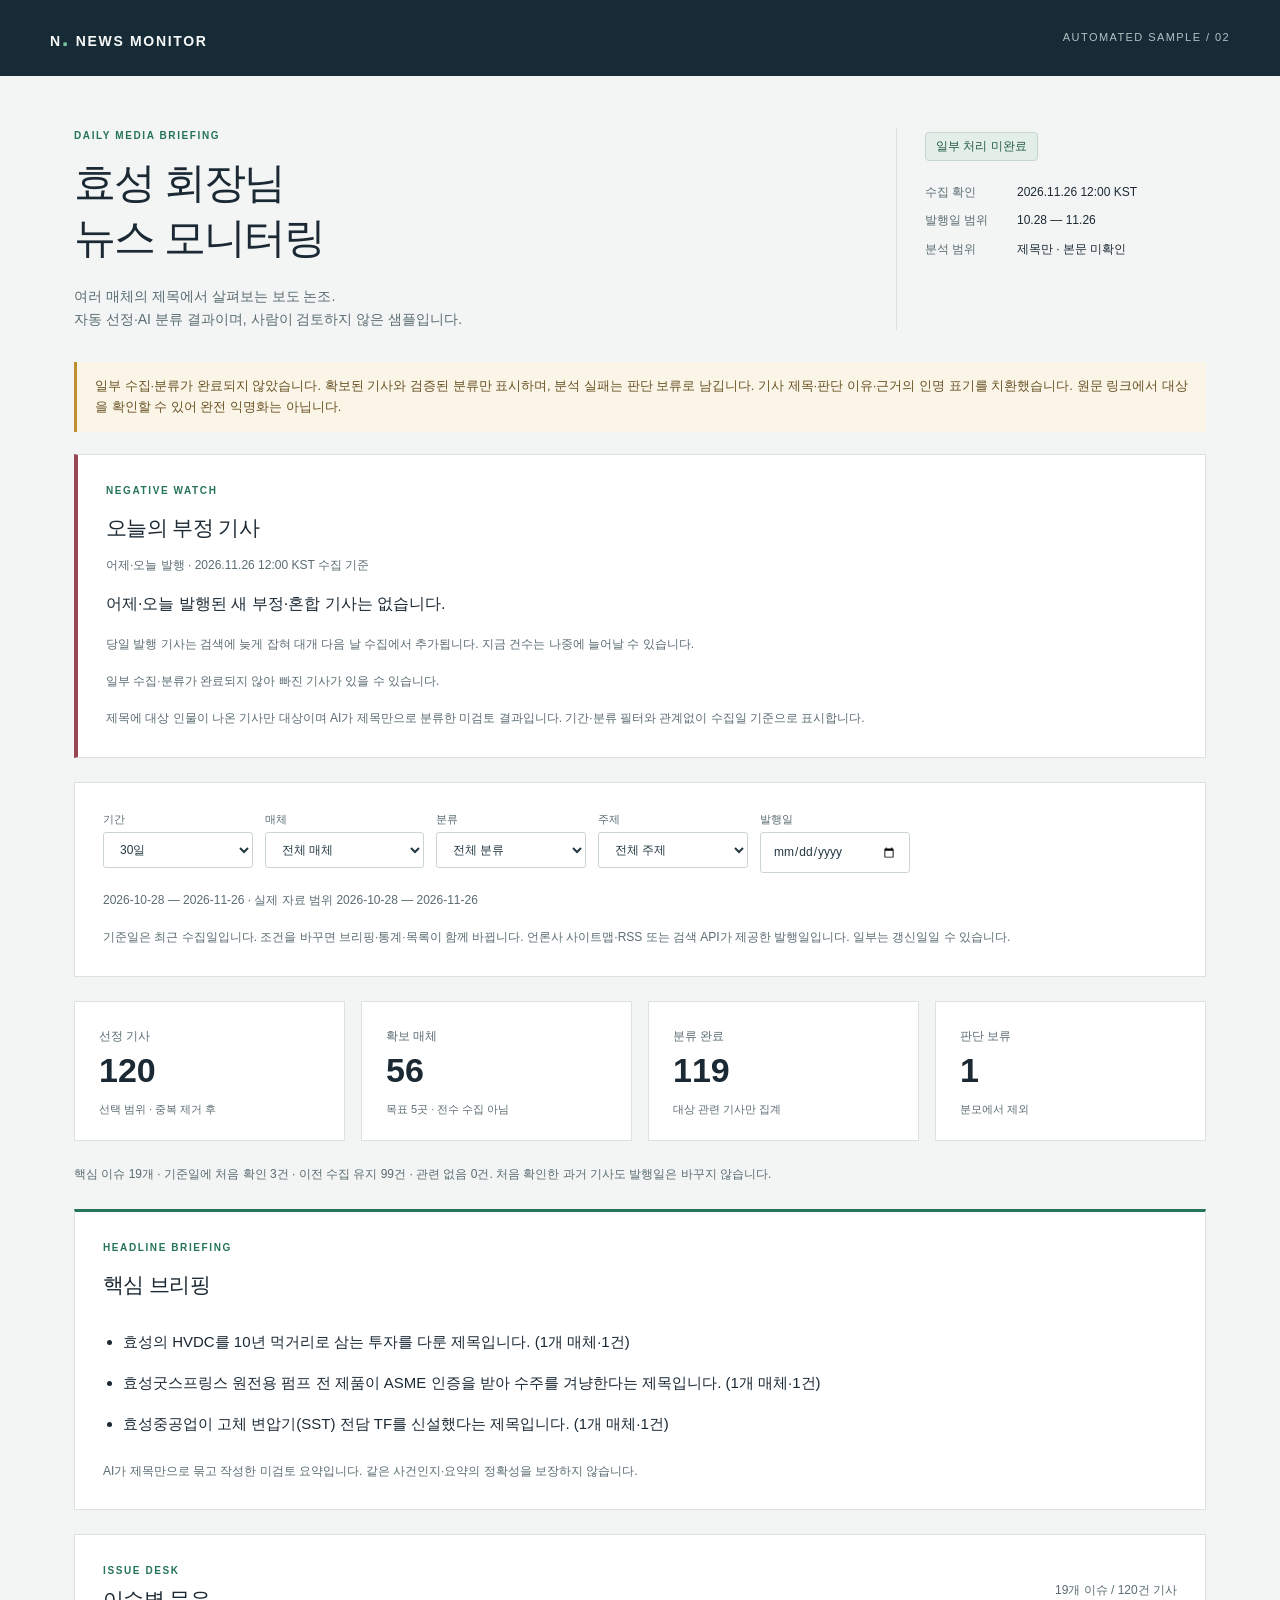
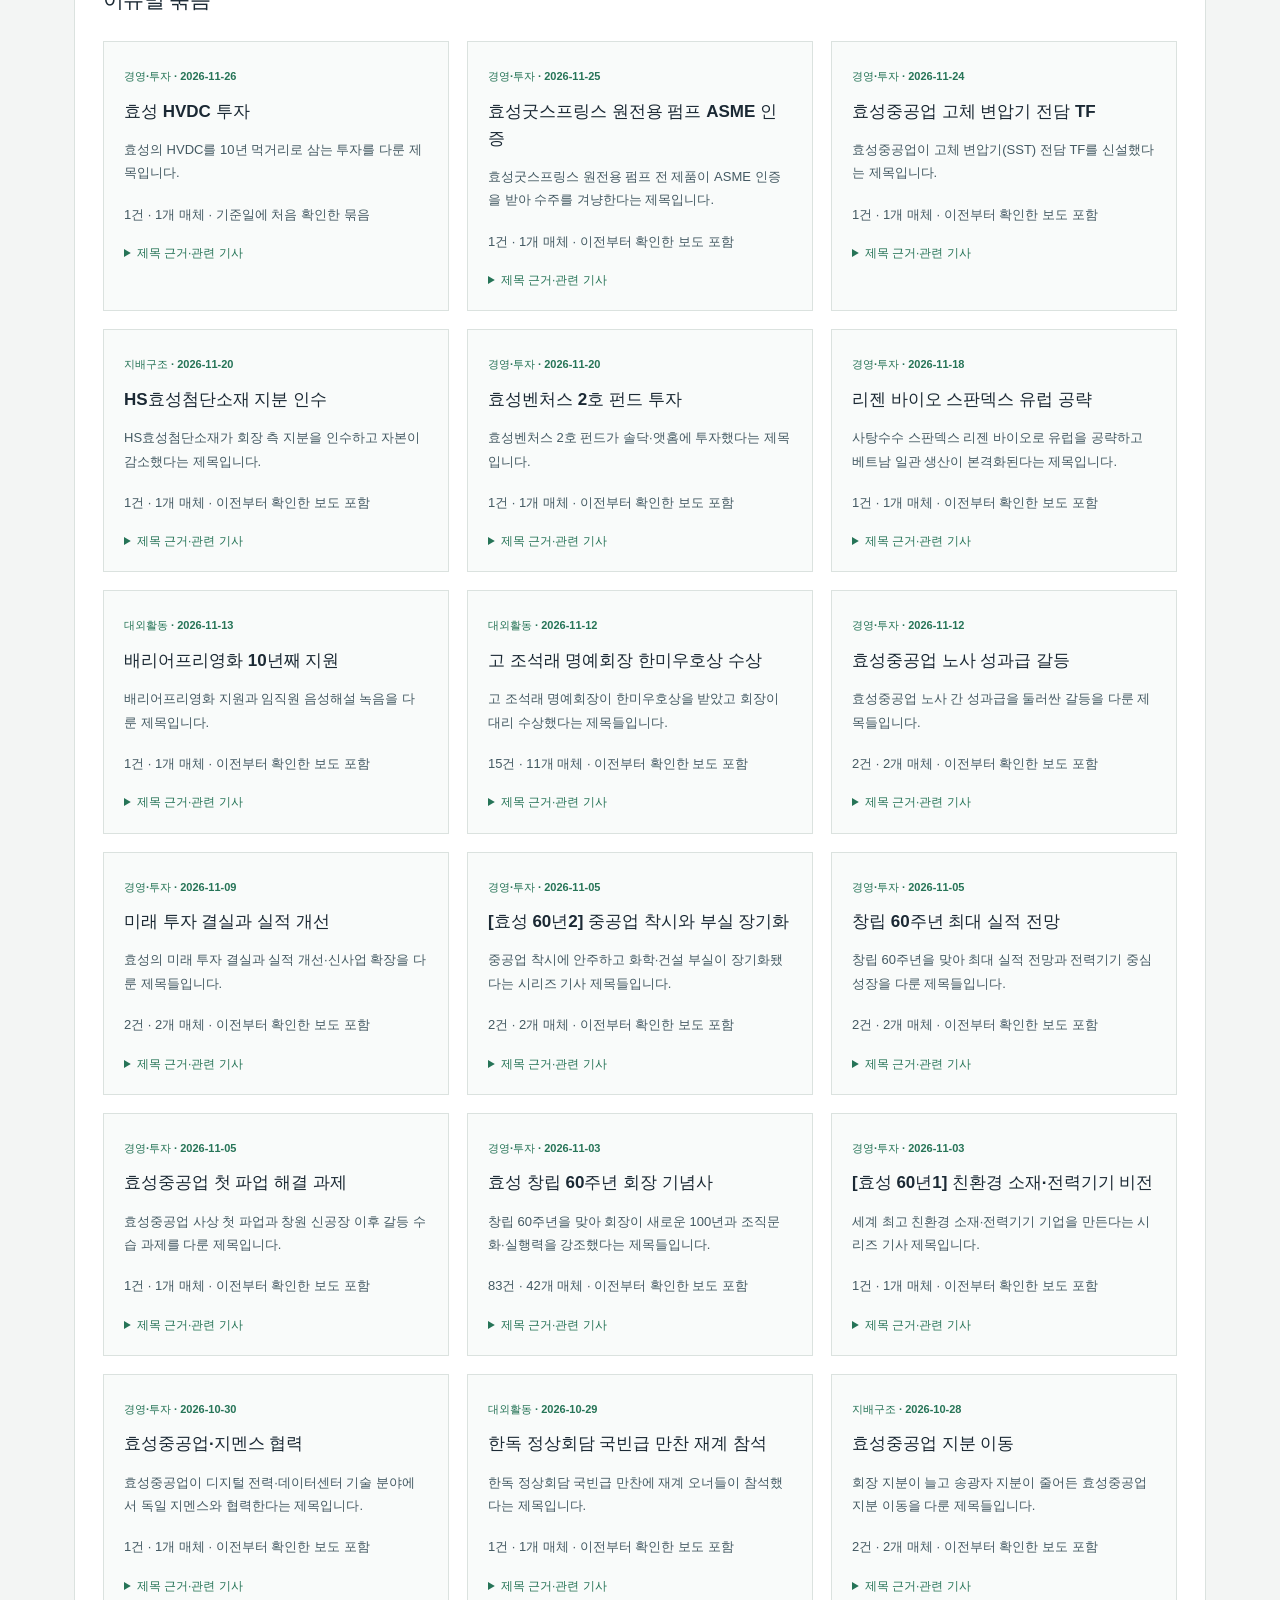
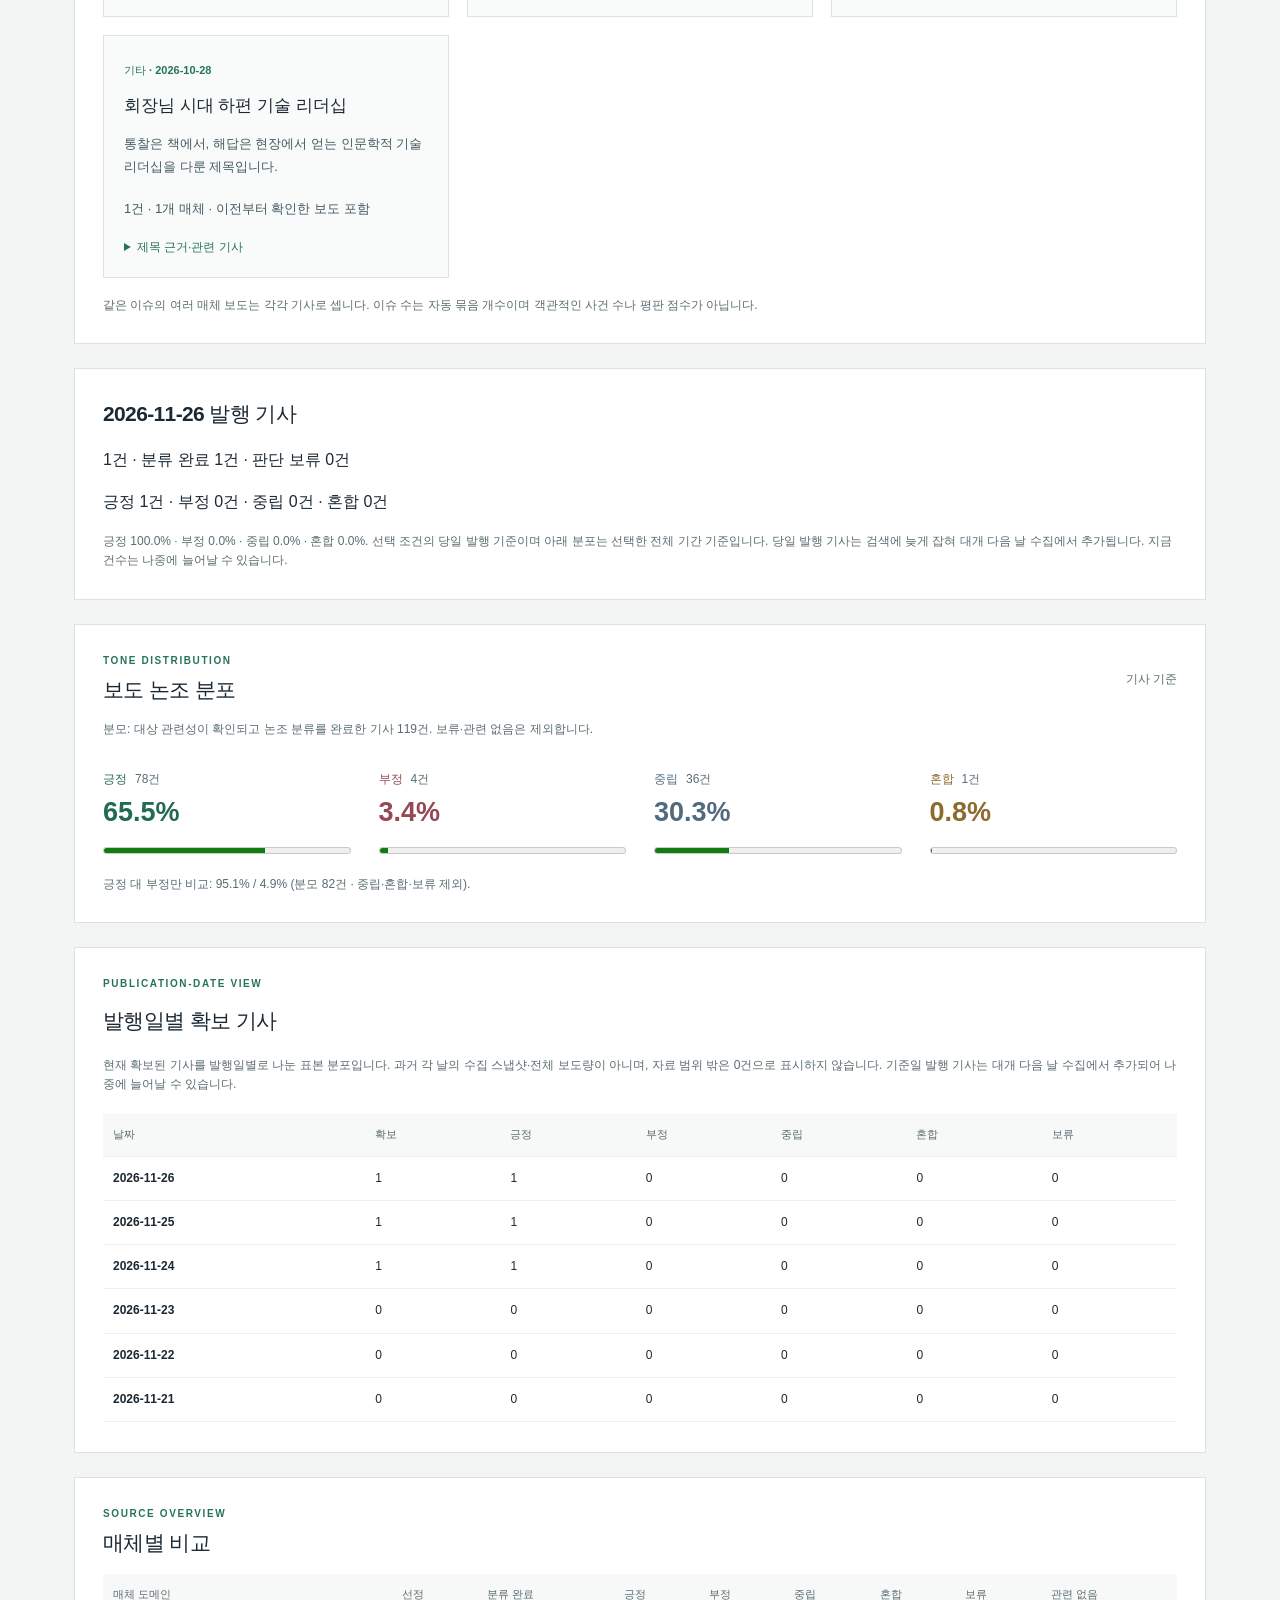
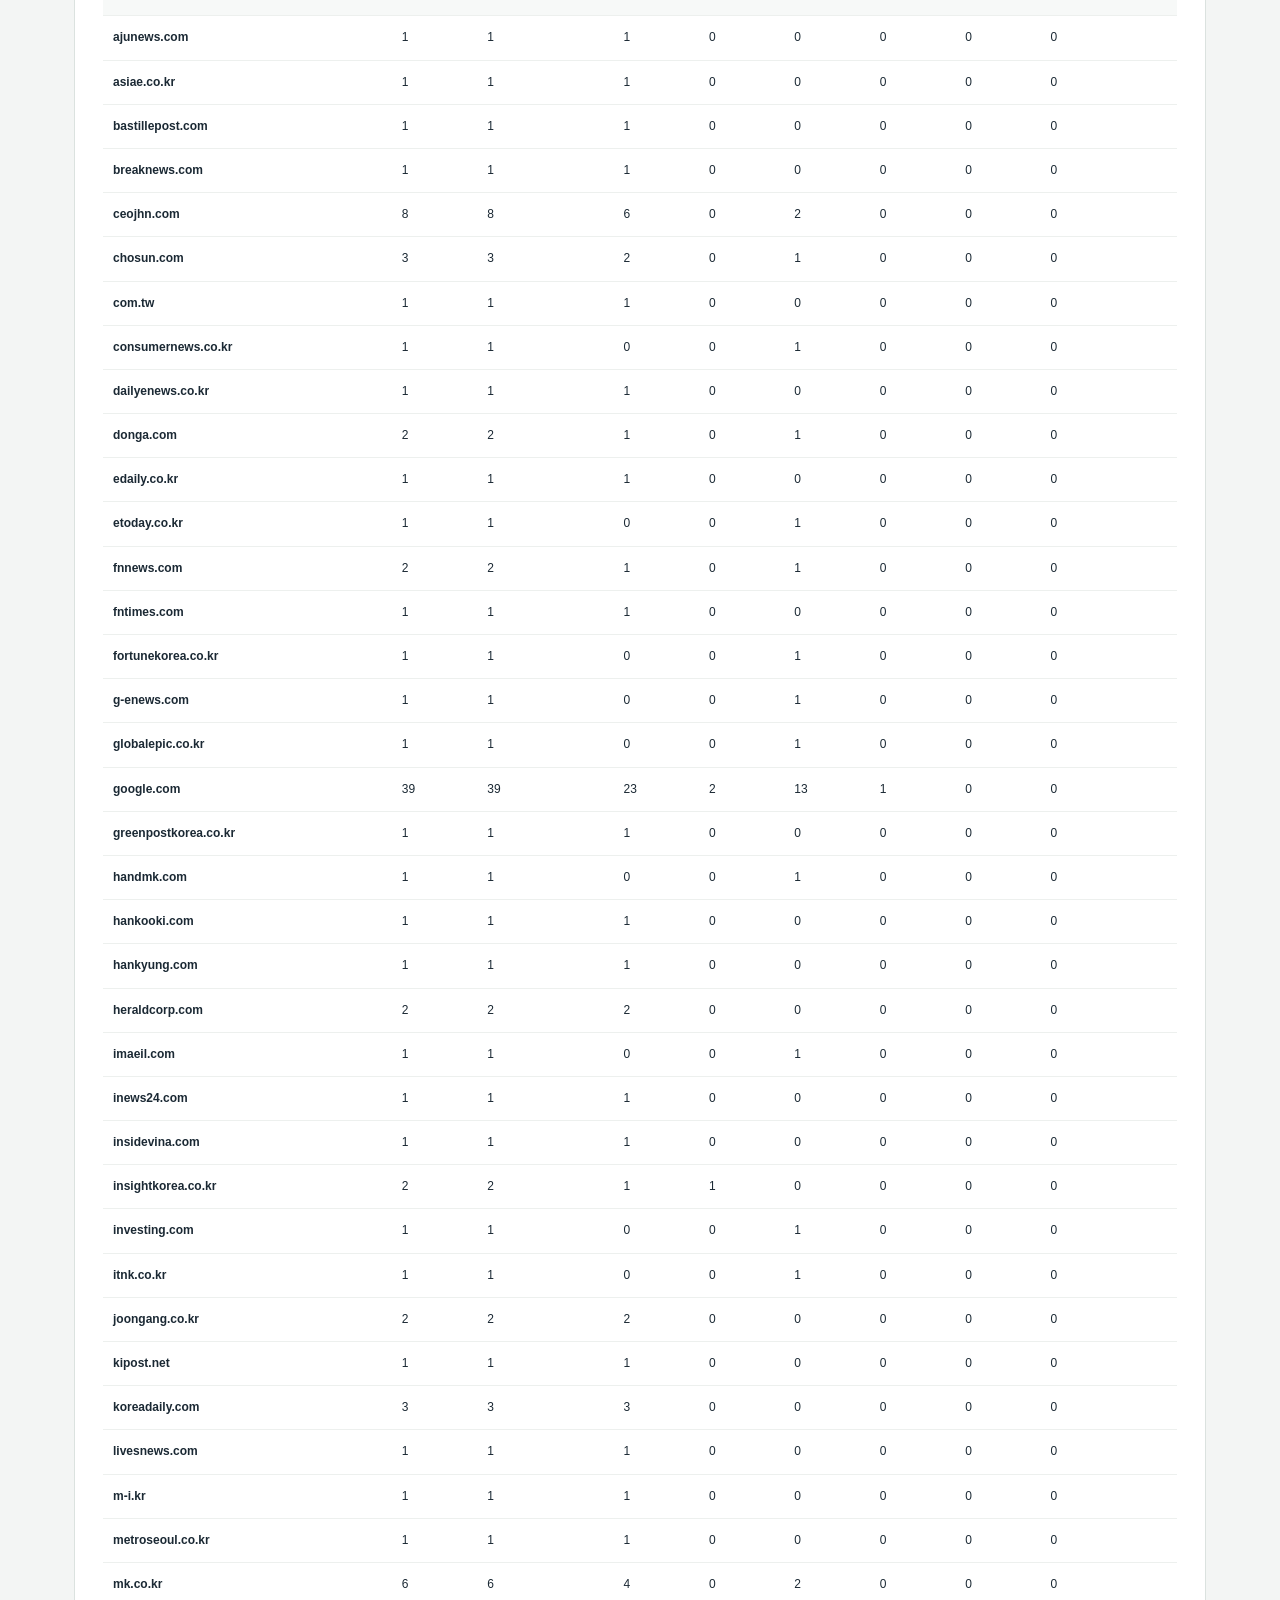
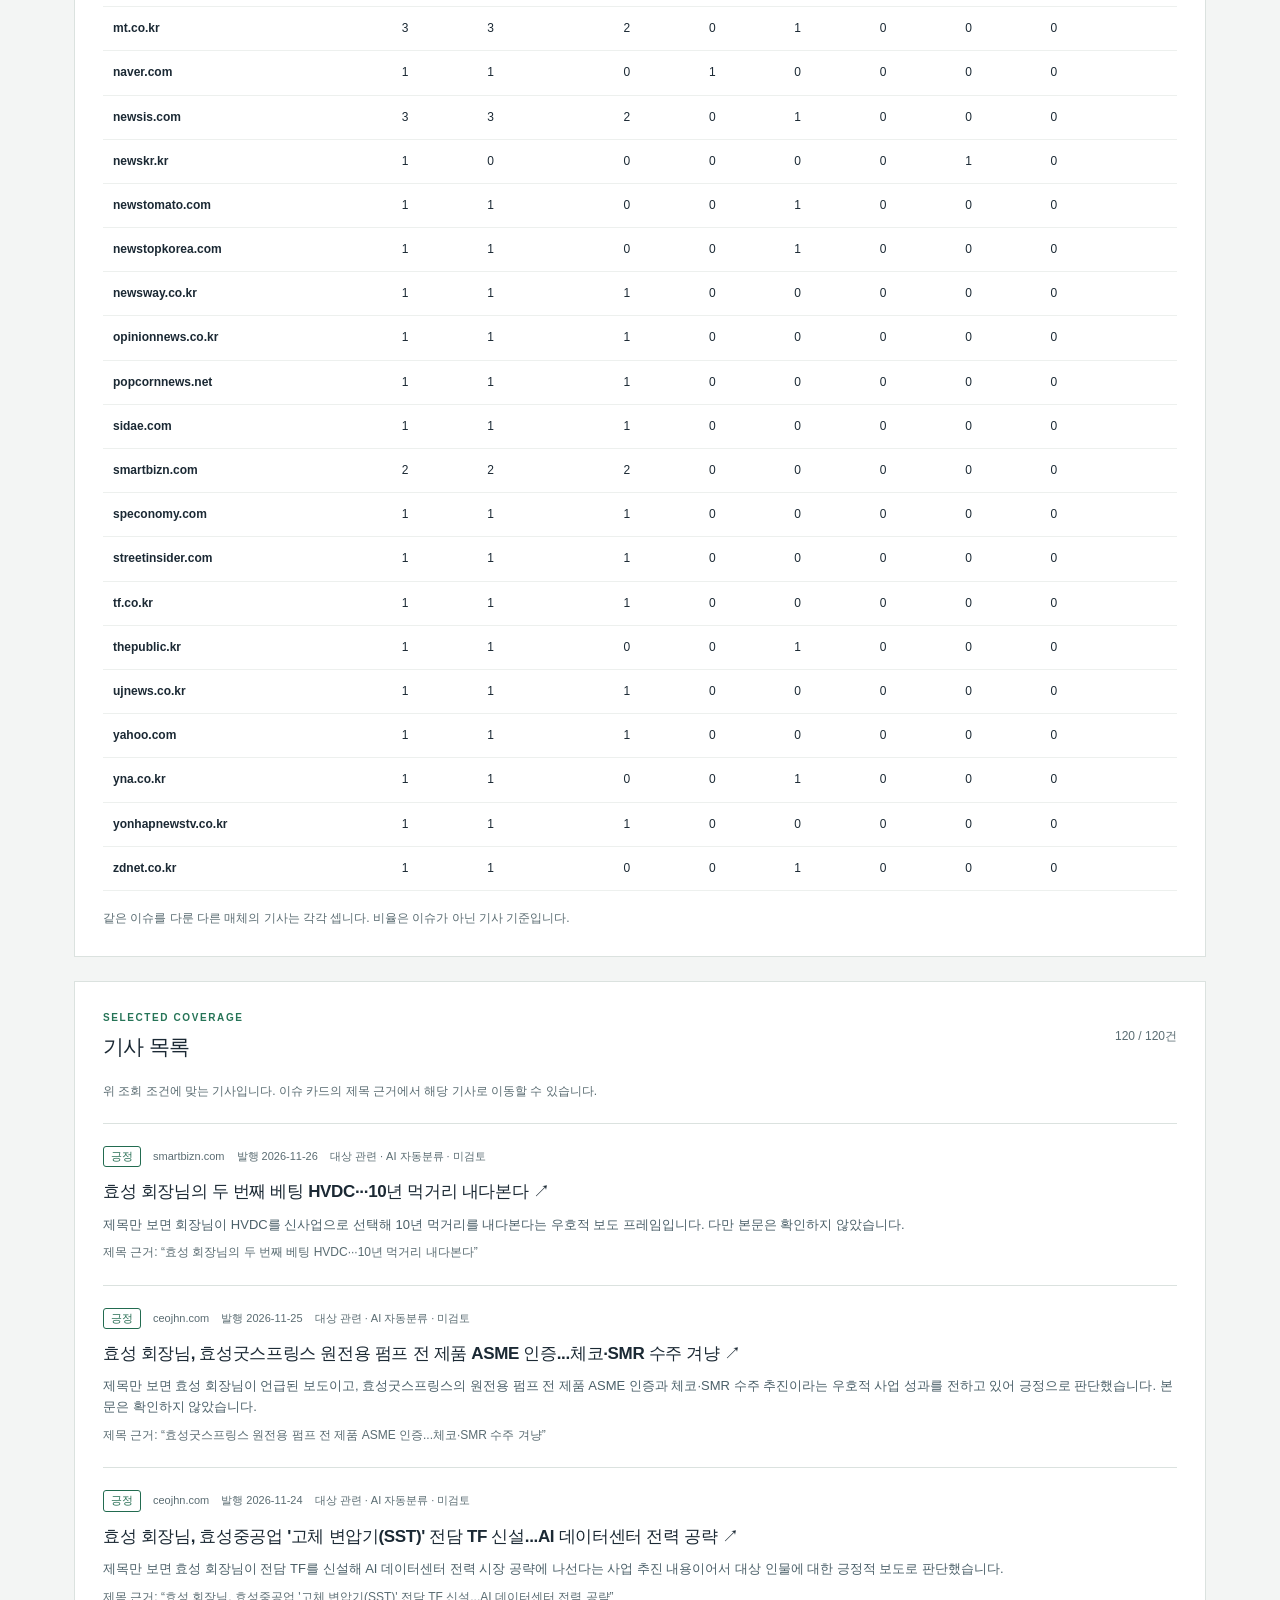
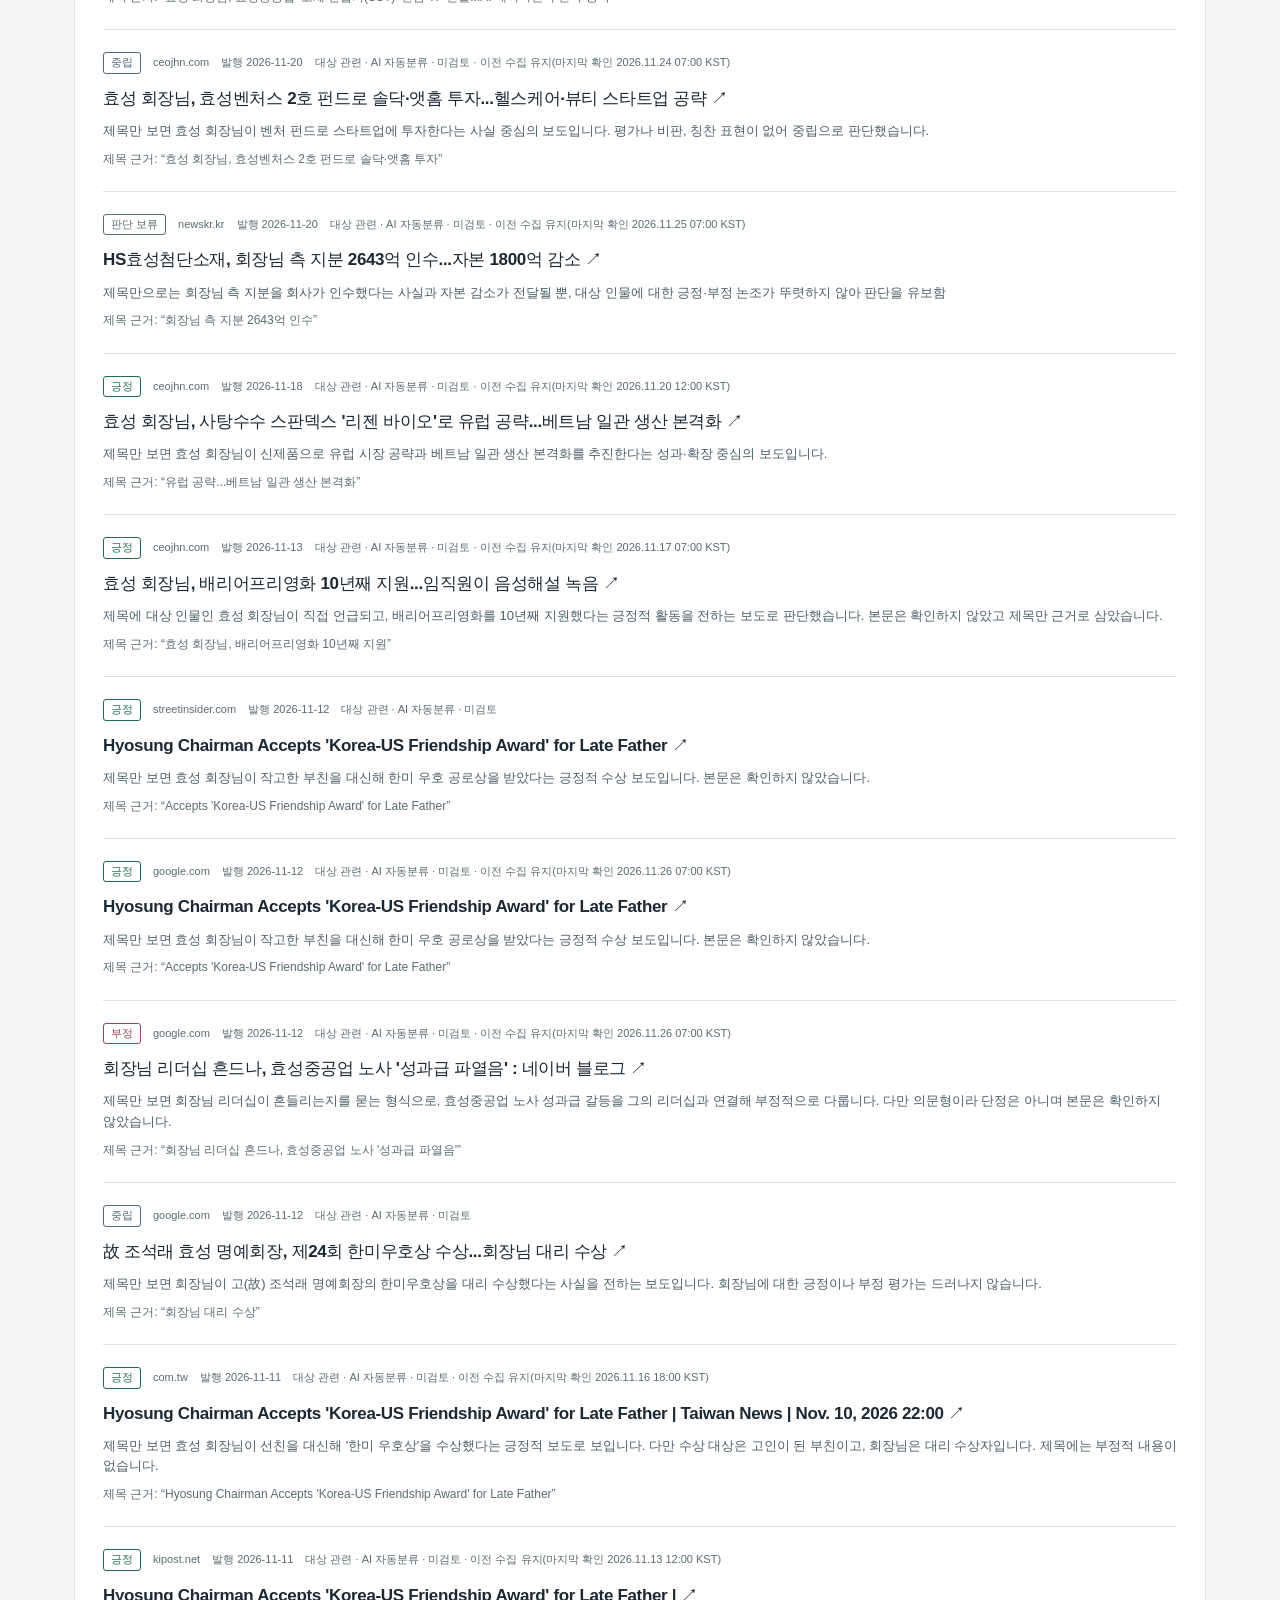
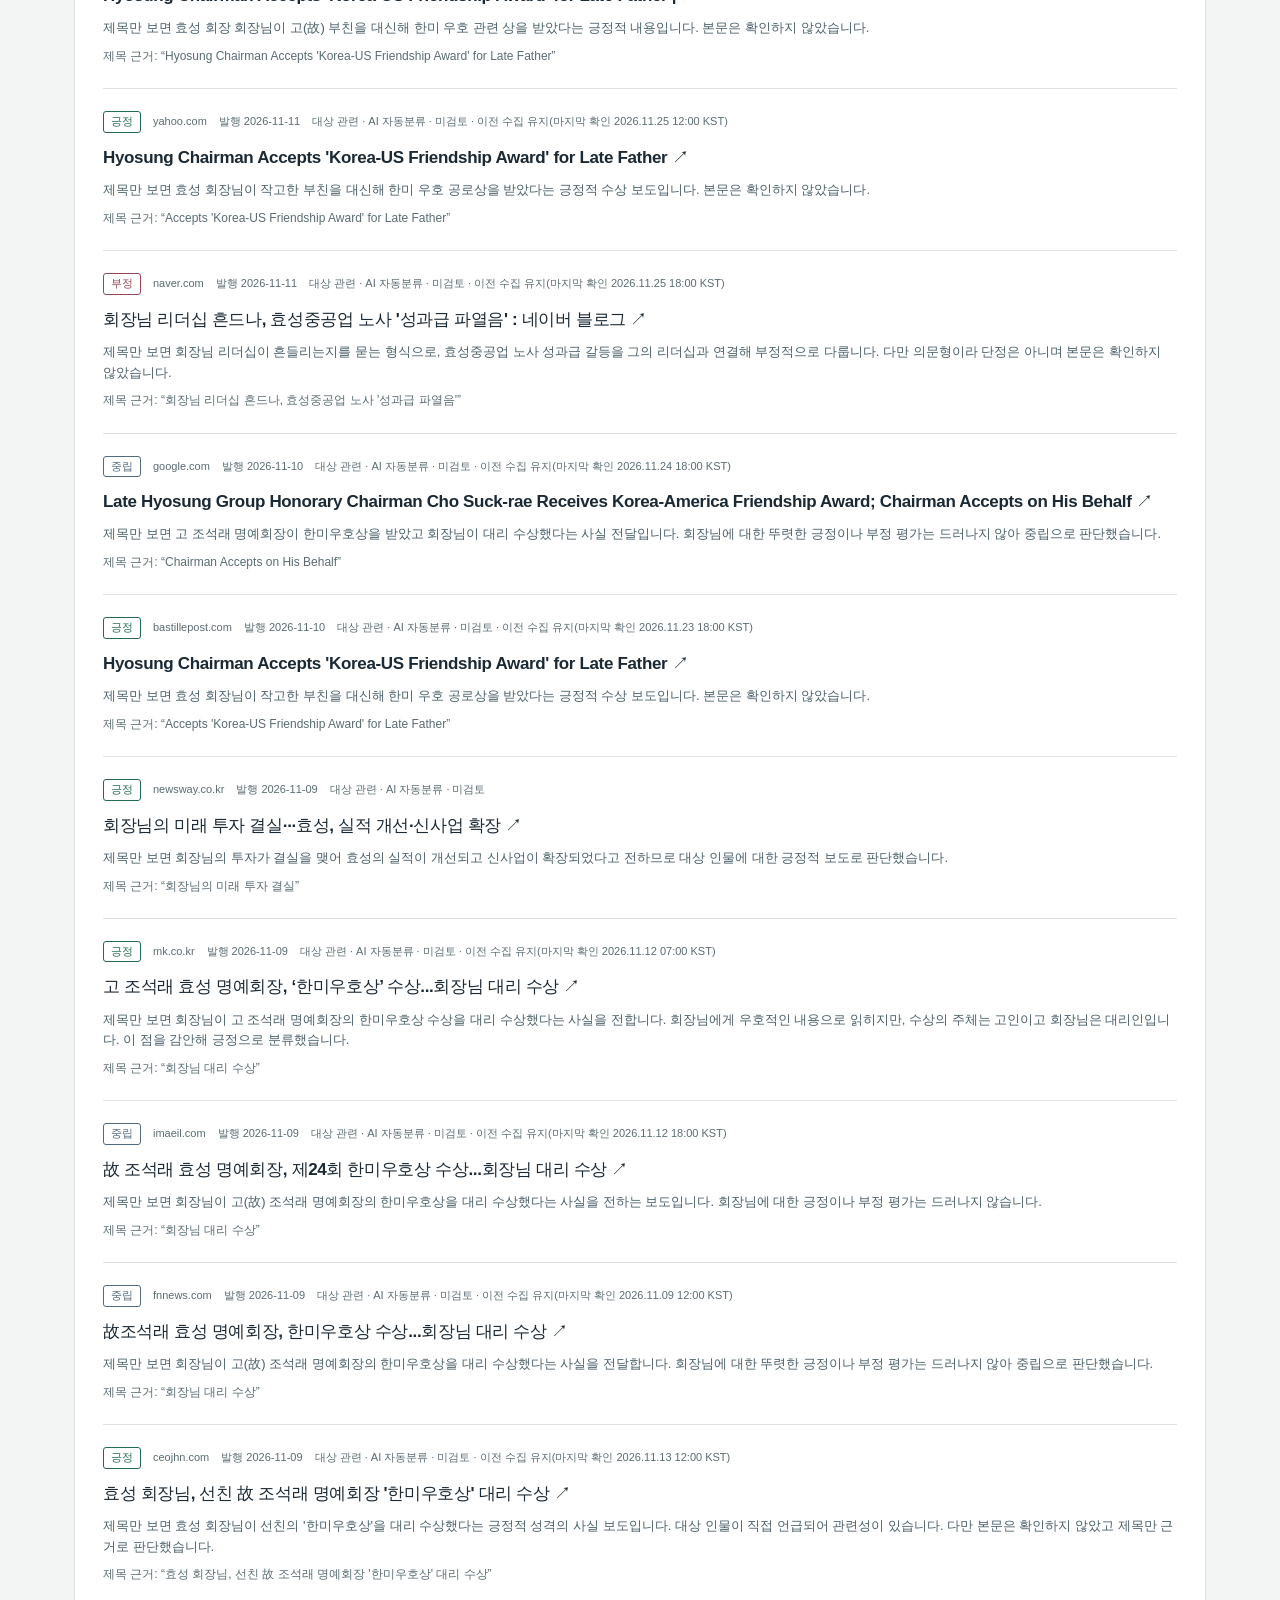
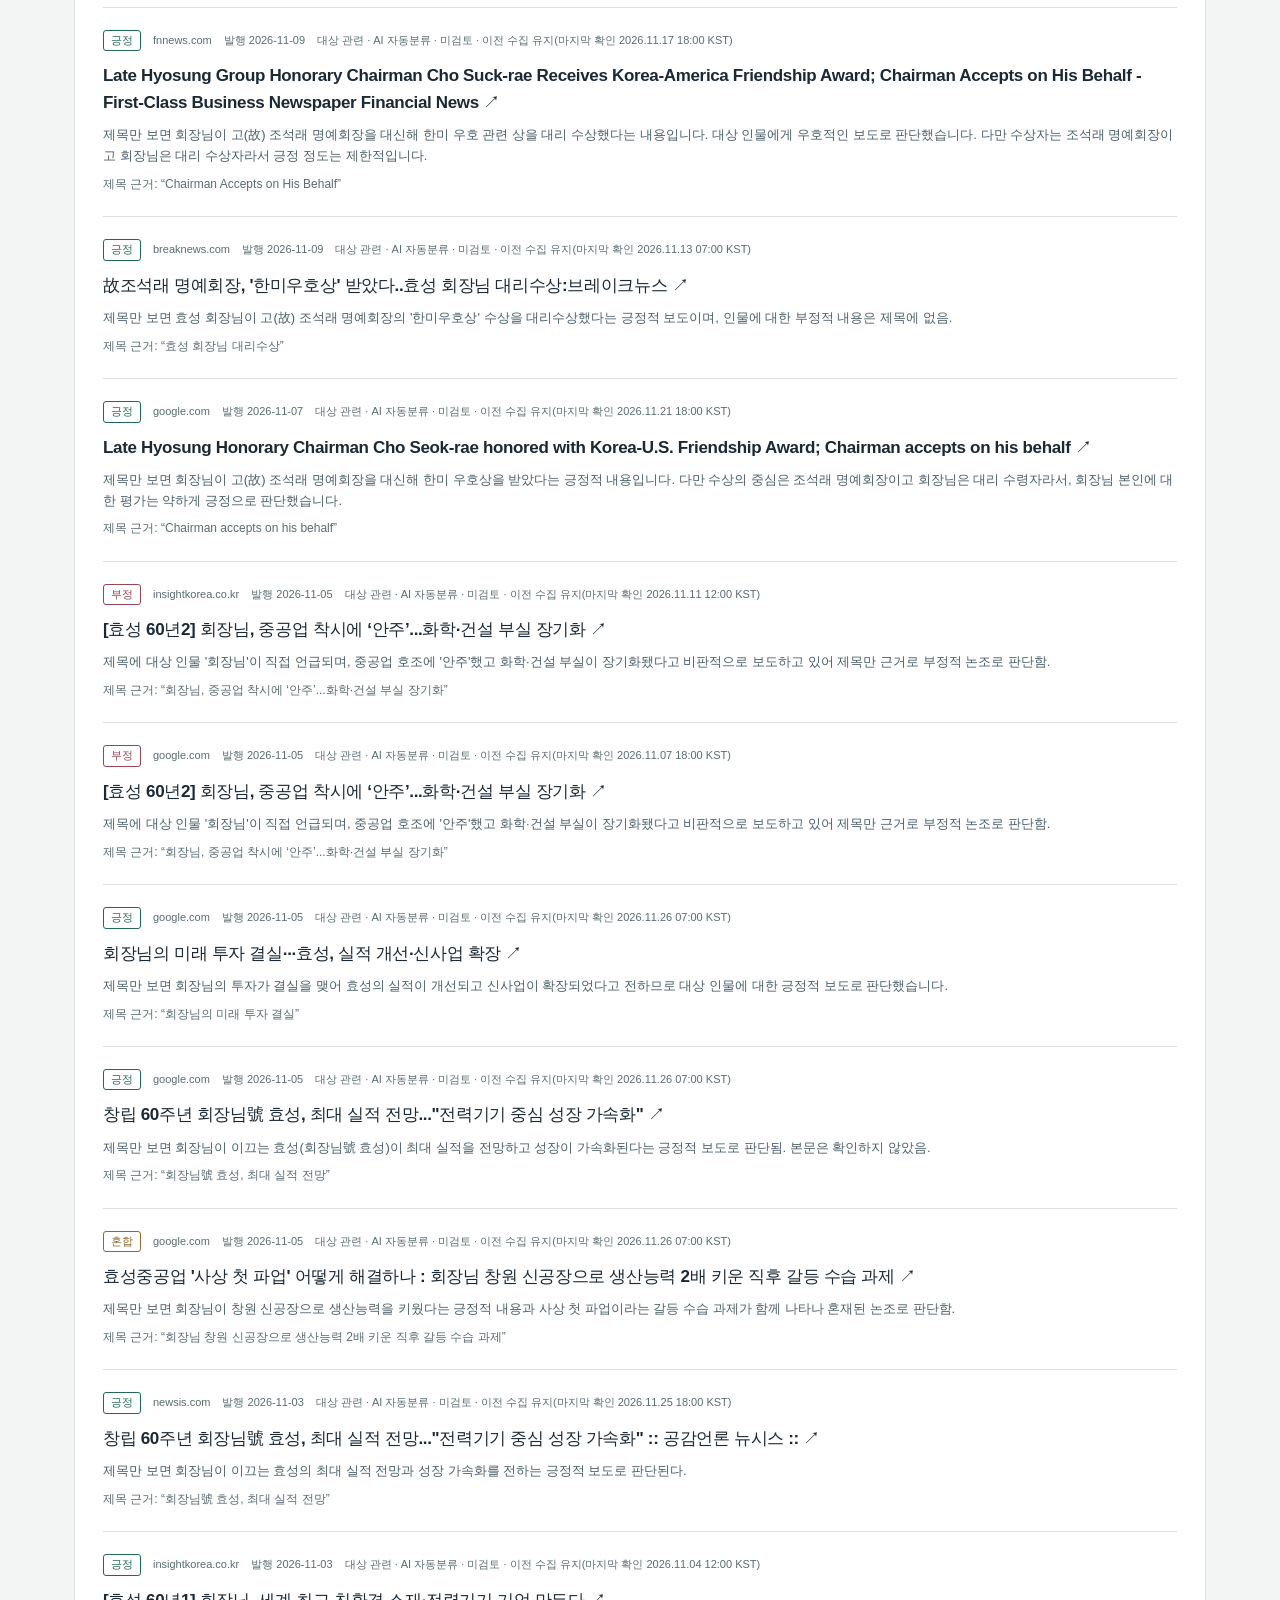
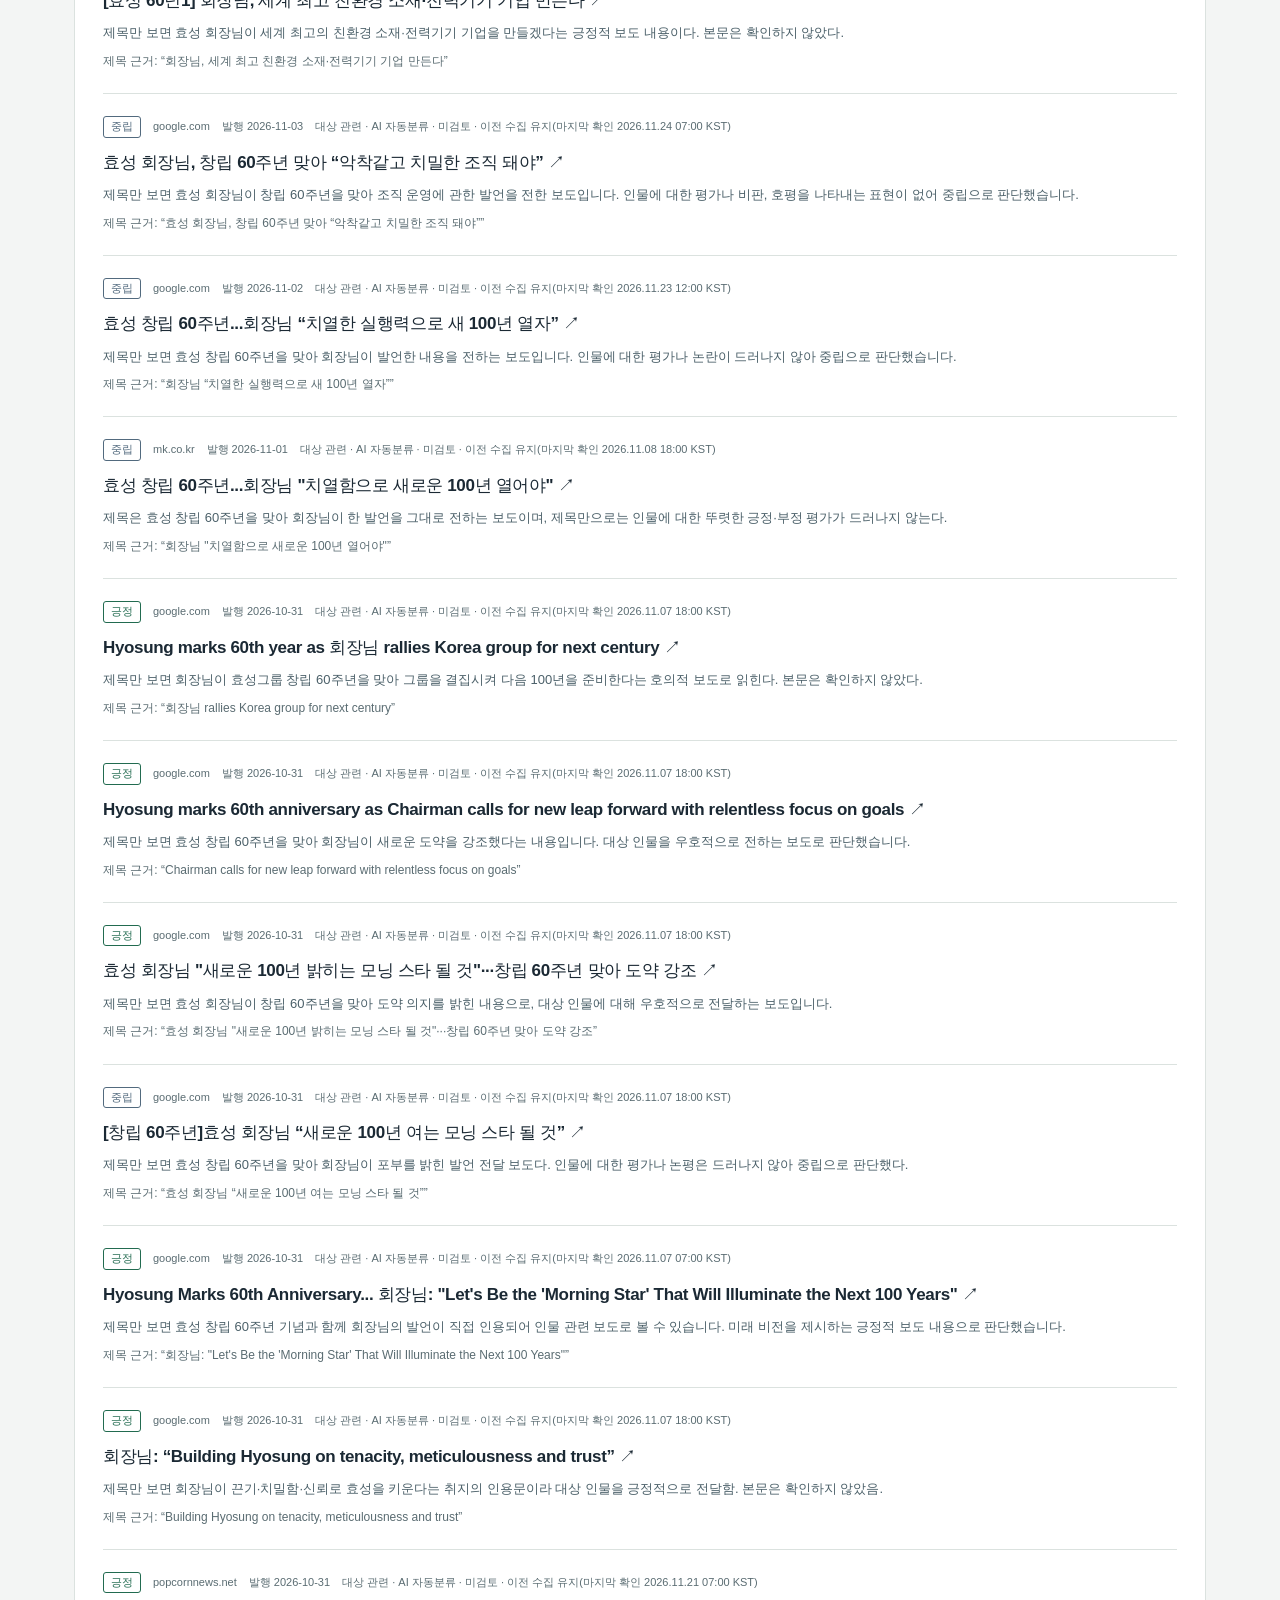
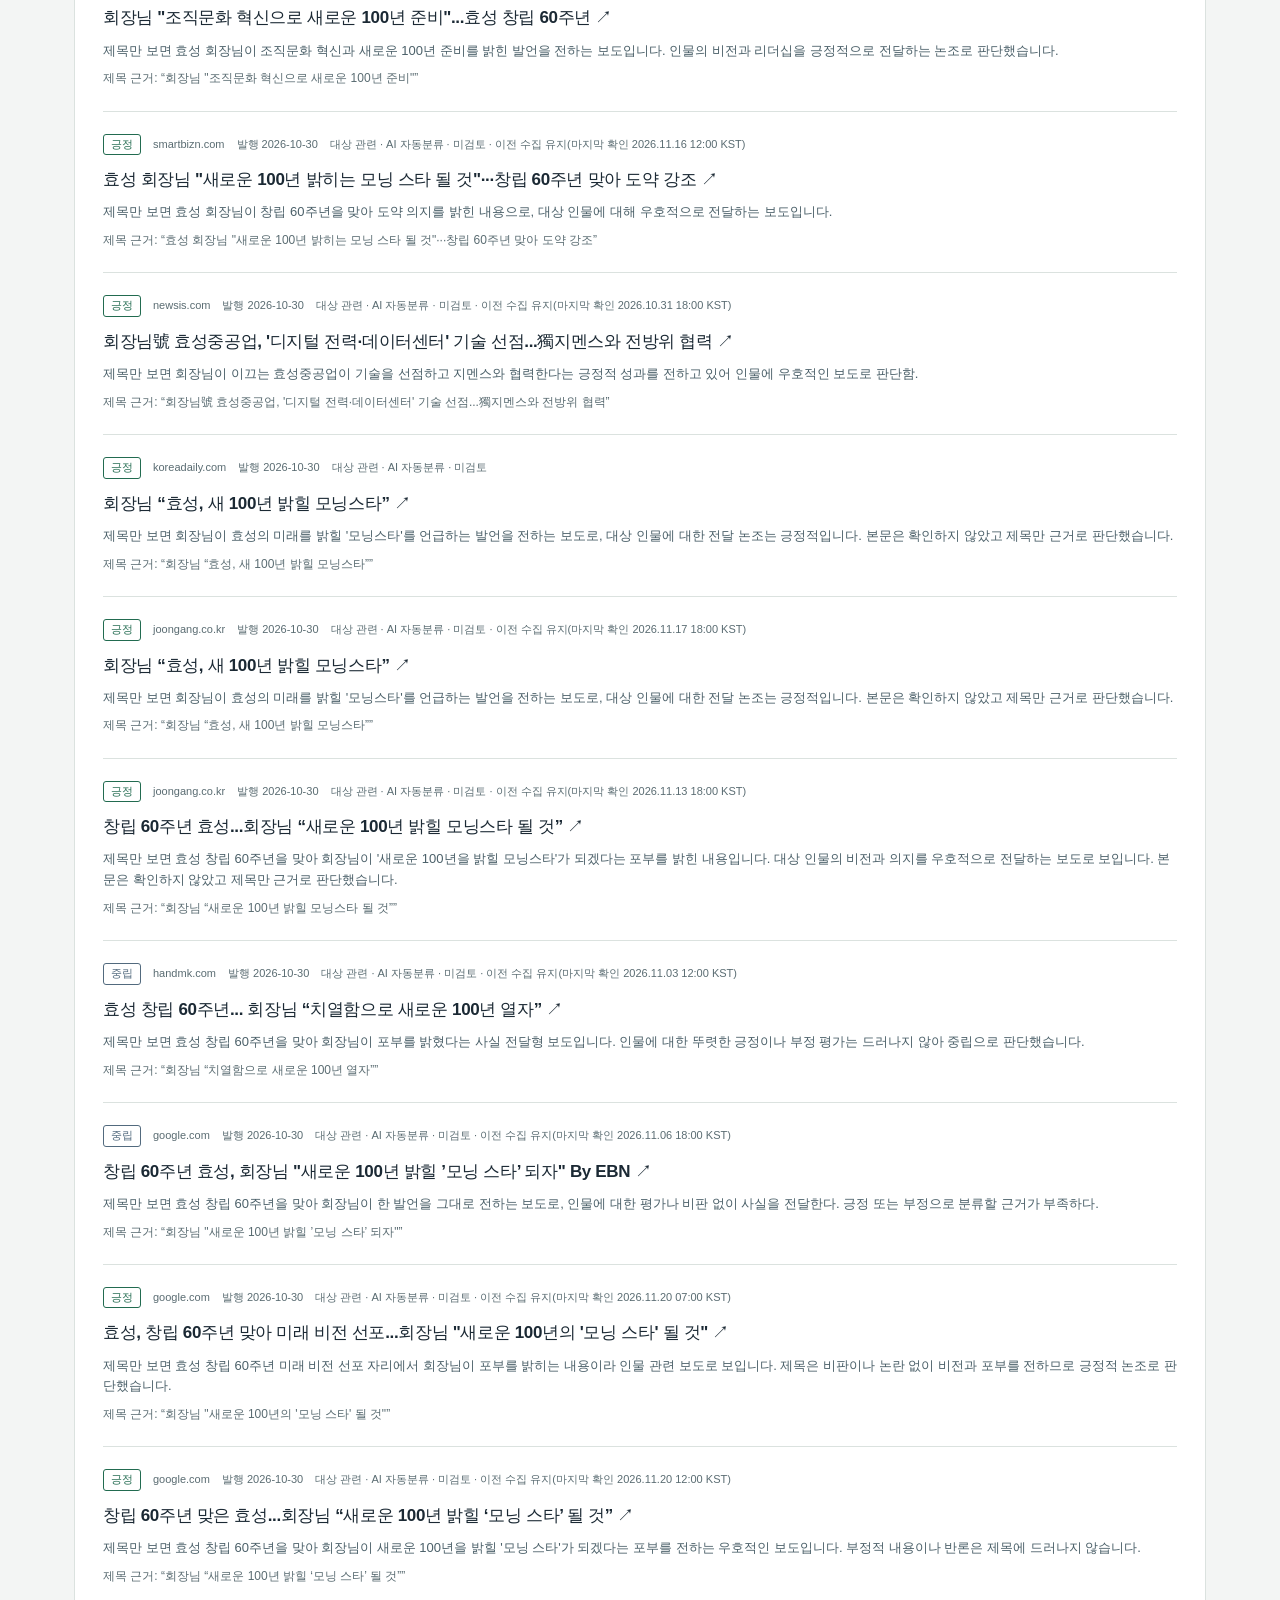
==== index.html @ f93385ad "pages: update verified news sample" ====
<!doctype html>
<html lang="ko">
  <head>
    <meta charset="utf-8" />
    <meta name="viewport" content="width=device-width, initial-scale=1" />
    <meta name="robots" content="noindex, nofollow" />
    <meta
      http-equiv="Content-Security-Policy"
      content="default-src 'none'; style-src 'self'; script-src 'self'; img-src 'none'; connect-src 'none'; base-uri 'none'; form-action 'none'"
    />
    <title>효성 회장님 · News Monitor</title>
    <link rel="stylesheet" href="styles.css?v=4121aa3a2c33" />
    <script src="app.js?v=4121aa3a2c33" defer></script>
  </head>
  <body>
    <a class="skip" href="#main">본문 바로가기</a>
    <header class="topbar">
      <span class="brand">N<span class="brand-dot">.</span> NEWS MONITOR</span
      ><span class="edition">AUTOMATED SAMPLE / 02</span>
    </header>
    <main id="main">
      <section class="hero" aria-labelledby="page-title">
        <div>
          <p class="eyebrow">DAILY MEDIA BRIEFING</p>
          <h1 id="page-title">효성 회장님<span>뉴스 모니터링</span></h1>
          <p class="intro">
            여러 매체의 제목에서 살펴보는 보도 논조.<br />자동 선정·AI 분류
            결과이며, 사람이 검토하지 않은 샘플입니다.
          </p>
        </div>
        <aside class="context">
          <span class="badge">일부 처리 미완료</span>
          <dl>
            <dt>수집 확인</dt>
            <dd>2026.11.26 12:00 KST</dd>
            <dt>발행일 범위</dt>
            <dd>10.28 — 11.26</dd>
            <dt>분석 범위</dt>
            <dd>제목만 · 본문 미확인</dd>
          </dl>
        </aside>
      </section>
      <div class="notice" role="status">일부 수집·분류가 완료되지 않았습니다. 확보된 기사와 검증된 분류만 표시하며, 분석 실패는 판단 보류로 남깁니다. 기사 제목·판단 이유·근거의 인명 표기를 치환했습니다. 원문 링크에서 대상을 확인할 수 있어 완전 익명화는 아닙니다.</div>
      <section class="panel alert" id="negative-alert" aria-labelledby="alert-title"><p class="eyebrow">NEGATIVE WATCH</p><h2 id="alert-title">오늘의 부정 기사</h2><p class="unit">어제·오늘 발행 · 2026.11.26 12:00 KST 수집 기준</p><p>어제·오늘 발행된 새 부정·혼합 기사는 없습니다.</p><p class="footnote">당일 발행 기사는 검색에 늦게 잡혀 대개 다음 날 수집에서 추가됩니다. 지금 건수는 나중에 늘어날 수 있습니다.</p><p class="footnote">일부 수집·분류가 완료되지 않아 빠진 기사가 있을 수 있습니다.</p><p class="footnote">제목에 대상 인물이 나온 기사만 대상이며 AI가 제목만으로 분류한 미검토 결과입니다. 기간·분류 필터와 관계없이 수집일 기준으로 표시합니다.</p></section>
      <section class="panel controls" aria-label="조회 조건">
        <div class="filters">
          <label
            >기간<select id="period-filter">
              <option value="1">기준일 하루</option><option value="7">7일</option><option value="30" selected>30일</option>
            </select></label
          >
          <label
            >매체<select id="publisher-filter">
              <option value="">전체 매체</option>
              <option value="ajunews.com">ajunews.com</option><option value="asiae.co.kr">asiae.co.kr</option><option value="bastillepost.com">bastillepost.com</option><option value="breaknews.com">breaknews.com</option><option value="ceojhn.com">ceojhn.com</option><option value="chosun.com">chosun.com</option><option value="com.tw">com.tw</option><option value="consumernews.co.kr">consumernews.co.kr</option><option value="dailyenews.co.kr">dailyenews.co.kr</option><option value="donga.com">donga.com</option><option value="edaily.co.kr">edaily.co.kr</option><option value="etoday.co.kr">etoday.co.kr</option><option value="fnnews.com">fnnews.com</option><option value="fntimes.com">fntimes.com</option><option value="fortunekorea.co.kr">fortunekorea.co.kr</option><option value="g-enews.com">g-enews.com</option><option value="globalepic.co.kr">globalepic.co.kr</option><option value="google.com">google.com</option><option value="greenpostkorea.co.kr">greenpostkorea.co.kr</option><option value="handmk.com">handmk.com</option><option value="hankooki.com">hankooki.com</option><option value="hankyung.com">hankyung.com</option><option value="heraldcorp.com">heraldcorp.com</option><option value="imaeil.com">imaeil.com</option><option value="inews24.com">inews24.com</option><option value="insidevina.com">insidevina.com</option><option value="insightkorea.co.kr">insightkorea.co.kr</option><option value="investing.com">investing.com</option><option value="itnk.co.kr">itnk.co.kr</option><option value="joongang.co.kr">joongang.co.kr</option><option value="kipost.net">kipost.net</option><option value="koreadaily.com">koreadaily.com</option><option value="livesnews.com">livesnews.com</option><option value="m-i.kr">m-i.kr</option><option value="metroseoul.co.kr">metroseoul.co.kr</option><option value="mk.co.kr">mk.co.kr</option><option value="mt.co.kr">mt.co.kr</option><option value="naver.com">naver.com</option><option value="newsis.com">newsis.com</option><option value="newskr.kr">newskr.kr</option><option value="newstomato.com">newstomato.com</option><option value="newstopkorea.com">newstopkorea.com</option><option value="newsway.co.kr">newsway.co.kr</option><option value="opinionnews.co.kr">opinionnews.co.kr</option><option value="popcornnews.net">popcornnews.net</option><option value="sidae.com">sidae.com</option><option value="smartbizn.com">smartbizn.com</option><option value="speconomy.com">speconomy.com</option><option value="streetinsider.com">streetinsider.com</option><option value="tf.co.kr">tf.co.kr</option><option value="thepublic.kr">thepublic.kr</option><option value="ujnews.co.kr">ujnews.co.kr</option><option value="yahoo.com">yahoo.com</option><option value="yna.co.kr">yna.co.kr</option><option value="yonhapnewstv.co.kr">yonhapnewstv.co.kr</option><option value="zdnet.co.kr">zdnet.co.kr</option>
            </select></label
          >
          <label
            >분류<select id="sentiment-filter">
              <option value="">전체 분류</option>
              <option value="positive">긍정</option>
              <option value="negative">부정</option>
              <option value="neutral">중립</option>
              <option value="mixed">혼합</option>
              <option value="abstain">판단 보류</option>
              <option value="unrelated">관련 없음</option>
            </select></label
          >
          <label
            >주제<select id="topic-filter">
              <option value="">전체 주제</option>
              <option value="management">경영·투자</option><option value="governance">지배구조</option><option value="legal_regulation">법원·규제</option><option value="external">대외활동</option><option value="other">기타</option>
            </select></label
          >
          <label
            >발행일<input id="date-filter" type="date"
          /></label>
        </div>
        <p id="scope-note" class="footnote" aria-live="polite">2026-10-28 — 2026-11-26 · 실제 자료 범위 2026-10-28 — 2026-11-26</p>
        <p class="footnote">
          기준일은 최근 수집일입니다. 조건을 바꾸면 브리핑·통계·목록이 함께
          바뀝니다. 언론사 사이트맵·RSS 또는 검색 API가 제공한 발행일입니다. 일부는 갱신일일 수 있습니다.
        </p>
      </section>
      <section class="metrics" aria-label="샘플 현황"><div class="metric"><span class="metric-label">선정 기사</span><strong class="metric-value">120</strong><span class="metric-note">선택 범위 · 중복 제거 후</span></div><div class="metric"><span class="metric-label">확보 매체</span><strong class="metric-value">56</strong><span class="metric-note">목표 5곳 · 전수 수집 아님</span></div><div class="metric"><span class="metric-label">분류 완료</span><strong class="metric-value">119</strong><span class="metric-note">대상 관련 기사만 집계</span></div><div class="metric"><span class="metric-label">판단 보류</span><strong class="metric-value">1</strong><span class="metric-note">분모에서 제외</span></div></section>
      <p id="coverage-detail" class="coverage-detail">핵심 이슈 19개 · 기준일에 처음 확인 3건 · 이전 수집 유지 99건</p>
      <section class="panel briefing" aria-labelledby="briefing-title">
        <p class="eyebrow">HEADLINE BRIEFING</p>
        <h2 id="briefing-title">핵심 브리핑</h2>
        <ul id="briefing-lines">
          <li>효성의 HVDC를 10년 먹거리로 삼는 투자를 다룬 제목입니다. (1개 매체·1건)</li><li>효성굿스프링스 원전용 펌프 전 제품이 ASME 인증을 받아 수주를 겨냥한다는 제목입니다. (1개 매체·1건)</li><li>효성중공업이 고체 변압기(SST) 전담 TF를 신설했다는 제목입니다. (1개 매체·1건)</li>
        </ul>
        <p class="footnote">AI가 제목만으로 묶고 작성한 미검토 요약입니다. 같은 사건인지·요약의 정확성을 보장하지 않습니다.</p>
      </section>
      <section class="panel" aria-labelledby="issues-title">
        <div class="section-heading">
          <div>
            <p class="eyebrow">ISSUE DESK</p>
            <h2 id="issues-title">이슈별 묶음</h2>
          </div>
          <span class="unit" id="issue-count">19개 이슈 / 120건 기사</span>
        </div>
        <div class="issue-grid" id="issue-cards"><article class="issue-card"><span class="issue-topic">경영·투자</span><h3>효성 HVDC 투자</h3><p>효성의 HVDC를 10년 먹거리로 삼는 투자를 다룬 제목입니다.</p><p class="footnote">1건 · 1개 매체</p><details><summary>제목 근거·관련 기사</summary><ul><li><a href="#article-26a6f54714346387639a">smartbizn.com: “효성 회장님의 두 번째 베팅 HVDC···10년 먹거리 내다본다”</a></li></ul></details></article><article class="issue-card"><span class="issue-topic">경영·투자</span><h3>효성굿스프링스 원전용 펌프 ASME 인증</h3><p>효성굿스프링스 원전용 펌프 전 제품이 ASME 인증을 받아 수주를 겨냥한다는 제목입니다.</p><p class="footnote">1건 · 1개 매체</p><details><summary>제목 근거·관련 기사</summary><ul><li><a href="#article-f566e06ac71d6ee068d1">ceojhn.com: “효성 회장님, 효성굿스프링스 원전용 펌프 전 제품 ASME 인증...체코·SMR 수주 겨냥”</a></li></ul></details></article><article class="issue-card"><span class="issue-topic">경영·투자</span><h3>효성중공업 고체 변압기 전담 TF</h3><p>효성중공업이 고체 변압기(SST) 전담 TF를 신설했다는 제목입니다.</p><p class="footnote">1건 · 1개 매체</p><details><summary>제목 근거·관련 기사</summary><ul><li><a href="#article-bef383b7fbde71eb50de">ceojhn.com: “효성 회장님, 효성중공업 &#x27;고체 변압기(SST)&#x27; 전담 TF 신설...AI 데이터센터 전력 공략”</a></li></ul></details></article><article class="issue-card"><span class="issue-topic">지배구조</span><h3>HS효성첨단소재 지분 인수</h3><p>HS효성첨단소재가 회장 측 지분을 인수하고 자본이 감소했다는 제목입니다.</p><p class="footnote">1건 · 1개 매체</p><details><summary>제목 근거·관련 기사</summary><ul><li><a href="#article-74fc8f88cf9e3eccec77">newskr.kr: “HS효성첨단소재, 회장님 측 지분 2643억 인수...자본 1800억 감소”</a></li></ul></details></article><article class="issue-card"><span class="issue-topic">경영·투자</span><h3>효성벤처스 2호 펀드 투자</h3><p>효성벤처스 2호 펀드가 솔닥·앳홈에 투자했다는 제목입니다.</p><p class="footnote">1건 · 1개 매체</p><details><summary>제목 근거·관련 기사</summary><ul><li><a href="#article-db707d8baf20407ce0a0">ceojhn.com: “효성 회장님, 효성벤처스 2호 펀드로 솔닥·앳홈 투자...헬스케어·뷰티 스타트업 공략”</a></li></ul></details></article><article class="issue-card"><span class="issue-topic">경영·투자</span><h3>리젠 바이오 스판덱스 유럽 공략</h3><p>사탕수수 스판덱스 리젠 바이오로 유럽을 공략하고 베트남 일관 생산이 본격화된다는 제목입니다.</p><p class="footnote">1건 · 1개 매체</p><details><summary>제목 근거·관련 기사</summary><ul><li><a href="#article-dac4b99b258f1788aec8">ceojhn.com: “효성 회장님, 사탕수수 스판덱스 &#x27;리젠 바이오&#x27;로 유럽 공략...베트남 일관 생산 본격화”</a></li></ul></details></article><article class="issue-card"><span class="issue-topic">대외활동</span><h3>배리어프리영화 10년째 지원</h3><p>배리어프리영화 지원과 임직원 음성해설 녹음을 다룬 제목입니다.</p><p class="footnote">1건 · 1개 매체</p><details><summary>제목 근거·관련 기사</summary><ul><li><a href="#article-8bfd396ecbf54f54f0c3">ceojhn.com: “효성 회장님, 배리어프리영화 10년째 지원...임직원이 음성해설 녹음”</a></li></ul></details></article><article class="issue-card"><span class="issue-topic">대외활동</span><h3>고 조석래 명예회장 한미우호상 수상</h3><p>고 조석래 명예회장이 한미우호상을 받았고 회장이 대리 수상했다는 제목들입니다.</p><p class="footnote">15건 · 11개 매체</p><details><summary>제목 근거·관련 기사</summary><ul><li><a href="#article-0d90779241e03127fa01">ceojhn.com: “효성 회장님, 선친 故 조석래 명예회장 &#x27;한미우호상&#x27; 대리 수상”</a></li><li><a href="#article-1d4623cc91b8823b1b7f">google.com: “Late Hyosung Group Honorary Chairman Cho Suck-rae Receives Korea-America Friendship Award; Chairman Accepts on His Behalf”</a></li><li><a href="#article-1ec9f65cddb9a9cd20f7">yahoo.com: “Hyosung Chairman Accepts &#x27;Korea-US Friendship Award&#x27; for Late Father”</a></li><li><a href="#article-5f00d9b56a460ee01043">google.com: “故 조석래 효성 명예회장, 제24회 한미우호상 수상...회장님 대리 수상”</a></li><li><a href="#article-64319143a60d1cfa4a66">breaknews.com: “故조석래 명예회장, &#x27;한미우호상&#x27; 받았다..효성 회장님 대리수상:브레이크뉴스”</a></li><li><a href="#article-6ac6a83f4052dee51de2">google.com: “Hyosung Chairman Accepts &#x27;Korea-US Friendship Award&#x27; for Late Father”</a></li><li><a href="#article-6f6c03ac2bd4ab0dcc5e">streetinsider.com: “Hyosung Chairman Accepts &#x27;Korea-US Friendship Award&#x27; for Late Father”</a></li><li><a href="#article-79ae18193bf08978d8bc">fnnews.com: “故조석래 효성 명예회장, 한미우호상 수상...회장님 대리 수상”</a></li><li><a href="#article-7e7a075c24c048513d1d">imaeil.com: “故 조석래 효성 명예회장, 제24회 한미우호상 수상...회장님 대리 수상”</a></li><li><a href="#article-82b0e97b85338675634f">google.com: “Late Hyosung Honorary Chairman Cho Seok-rae honored with Korea-U.S. Friendship Award; Chairman accepts on his behalf”</a></li><li><a href="#article-8de7cb1ae52954fd9987">fnnews.com: “Late Hyosung Group Honorary Chairman Cho Suck-rae Receives Korea-America Friendship Award; Chairman Accepts on His Behalf - First-Class Business Newspaper Finan”</a></li><li><a href="#article-a11c8dffba83ba197723">mk.co.kr: “고 조석래 효성 명예회장, ‘한미우호상’ 수상...회장님 대리 수상”</a></li><li><a href="#article-e6d344de2f5a3a2b5e2b">com.tw: “Hyosung Chairman Accepts &#x27;Korea-US Friendship Award&#x27; for Late Father | Taiwan News | Nov. 10, 2026 22:00”</a></li><li><a href="#article-f90684dbb3bb91c265ef">bastillepost.com: “Hyosung Chairman Accepts &#x27;Korea-US Friendship Award&#x27; for Late Father”</a></li><li><a href="#article-fd1b4f9665b4572388f7">kipost.net: “Hyosung Chairman Accepts &#x27;Korea-US Friendship Award&#x27; for Late Father |”</a></li></ul></details></article><article class="issue-card"><span class="issue-topic">경영·투자</span><h3>효성중공업 노사 성과급 갈등</h3><p>효성중공업 노사 간 성과급을 둘러싼 갈등을 다룬 제목들입니다.</p><p class="footnote">2건 · 2개 매체</p><details><summary>제목 근거·관련 기사</summary><ul><li><a href="#article-b09324357da19b75223c">naver.com: “회장님 리더십 흔드나, 효성중공업 노사 &#x27;성과급 파열음&#x27; : 네이버 블로그”</a></li><li><a href="#article-bc82d31c988e659218da">google.com: “회장님 리더십 흔드나, 효성중공업 노사 &#x27;성과급 파열음&#x27; : 네이버 블로그”</a></li></ul></details></article><article class="issue-card"><span class="issue-topic">경영·투자</span><h3>미래 투자 결실과 실적 개선</h3><p>효성의 미래 투자 결실과 실적 개선·신사업 확장을 다룬 제목들입니다.</p><p class="footnote">2건 · 2개 매체</p><details><summary>제목 근거·관련 기사</summary><ul><li><a href="#article-345987138c44c760f7ad">google.com: “회장님의 미래 투자 결실···효성, 실적 개선·신사업 확장”</a></li><li><a href="#article-7e18fbc5bcd9ca79952c">newsway.co.kr: “회장님의 미래 투자 결실···효성, 실적 개선·신사업 확장”</a></li></ul></details></article><article class="issue-card"><span class="issue-topic">경영·투자</span><h3>창립 60주년 최대 실적 전망</h3><p>창립 60주년을 맞아 최대 실적 전망과 전력기기 중심 성장을 다룬 제목들입니다.</p><p class="footnote">2건 · 2개 매체</p><details><summary>제목 근거·관련 기사</summary><ul><li><a href="#article-09f3f39f71c92be22bbb">google.com: “창립 60주년 회장님號 효성, 최대 실적 전망...&quot;전력기기 중심 성장 가속화&quot;”</a></li><li><a href="#article-e270e96eadf087cac5ef">newsis.com: “창립 60주년 회장님號 효성, 최대 실적 전망...&quot;전력기기 중심 성장 가속화&quot; :: 공감언론 뉴시스 ::”</a></li></ul></details></article><article class="issue-card"><span class="issue-topic">경영·투자</span><h3>[효성 60년2] 중공업 착시와 부실 장기화</h3><p>중공업 착시에 안주하고 화학·건설 부실이 장기화됐다는 시리즈 기사 제목들입니다.</p><p class="footnote">2건 · 2개 매체</p><details><summary>제목 근거·관련 기사</summary><ul><li><a href="#article-7fc0bf08522196663f35">google.com: “[효성 60년2] 회장님, 중공업 착시에 ‘안주’...화학·건설 부실 장기화”</a></li><li><a href="#article-d57d412322bfaad156fc">insightkorea.co.kr: “[효성 60년2] 회장님, 중공업 착시에 ‘안주’...화학·건설 부실 장기화”</a></li></ul></details></article><article class="issue-card"><span class="issue-topic">경영·투자</span><h3>효성중공업 첫 파업 해결 과제</h3><p>효성중공업 사상 첫 파업과 창원 신공장 이후 갈등 수습 과제를 다룬 제목입니다.</p><p class="footnote">1건 · 1개 매체</p><details><summary>제목 근거·관련 기사</summary><ul><li><a href="#article-3e2d5927d9de0a900b31">google.com: “효성중공업 &#x27;사상 첫 파업&#x27; 어떻게 해결하나 : 회장님 창원 신공장으로 생산능력 2배 키운 직후 갈등 수습 과제”</a></li></ul></details></article><article class="issue-card"><span class="issue-topic">경영·투자</span><h3>효성 창립 60주년 회장 기념사</h3><p>창립 60주년을 맞아 회장이 새로운 100년과 조직문화·실행력을 강조했다는 제목들입니다.</p><p class="footnote">83건 · 42개 매체</p><details><summary>제목 근거·관련 기사</summary><ul><li><a href="#article-0129236ad7b455c28064">fortunekorea.co.kr: “효성 회장님 “새로운 100년 밝힐 모닝 스타 될 것””</a></li><li><a href="#article-079879cfb6d87ef3a68b">google.com: “창립 60주년 효성, 회장님 &quot;새로운 100년 밝힐 ’모닝 스타’ 되자&quot; By EBN”</a></li><li><a href="#article-09bcdf732e3742e6023f">google.com: “효성 창립 60주년...회장님 “치열한 실행력으로 새 100년 열자””</a></li><li><a href="#article-12991cfd03eab70969bd">chosun.com: “Hyosung marks 60th year as 회장님 rallies Korea group for next century”</a></li><li><a href="#article-191930d973e3f2a87e4d">google.com: “회장님 &quot;악착같고 치밀하게&quot;... 60주년 효성 &#x27;일하는방식&#x27; 대전환 당부”</a></li><li><a href="#article-1ceb82c2966ea0f58c0f">fntimes.com: “효성 회장님 &quot;목표 향한 치열함이 다음 100년 만든다&quot;”</a></li><li><a href="#article-22a2d9e23e0daa7d3c4e">google.com: “효성 회장님, 창립 60주년 새로운 비전 선포 &quot;위기 뚫는 &#x27;모닝 스타&#x27; 될 것&quot;”</a></li><li><a href="#article-2449049fb15857b6259f">newsis.com: “효성그룹 회장님 &quot;악착같은, 치밀한, 신뢰의 효성 되자&quot;...창립 60주년 기념사”</a></li><li><a href="#article-26891038c6b62b262ea9">ujnews.co.kr: “효성 창립 60주년... 회장님 &quot;새로운 100년 밝히는 기업 될 것&quot;”</a></li><li><a href="#article-2805d96acbddaff0e9ed">google.com: “회장님 “효성, 새 100년 밝힐 모닝스타””</a></li><li><a href="#article-2c26d1cffbf0f9d34815">google.com: “효성 창립 60주년...회장님 &quot;새로운 100년 여는 모닝 스타 될 것&quot;”</a></li><li><a href="#article-2d71ef489e0b624a09fe">google.com: “회장님 &quot;악착같은 효성으로 새 100년 준비&quot;”</a></li><li><a href="#article-2ee663ade445be2c0830">donga.com: “‘효성 60돌’ 회장님 “치열한 도전, 새 100년 열자”|동아일보”</a></li><li><a href="#article-3259c5843fc2dbfcf5da">google.com: “[Ceo’s Speech] 효성 회장님 “악착, 치밀, 신뢰””</a></li><li><a href="#article-35f9a312975fadd1eadc">heraldcorp.com: “효성 창립 60돌...회장님 “치열함으로 새 100년 열자””</a></li><li><a href="#article-36700998fd1fdc295dba">heraldcorp.com: “효성 창립 60돌...회장님 “우리는 모닝스타, 목표 향한 치열함으로 새 100년 열어야””</a></li><li><a href="#article-38e70b9e7aee10873eaa">google.com: “효성 회장님, 창립 60주년 맞아 “악착같고 치밀한 조직 돼야””</a></li><li><a href="#article-40561682a8ac47e411e1">mk.co.kr: “효성 창립 60주년...회장님 &quot;치열함으로 새로운 100년 열어야&quot;”</a></li><li><a href="#article-49fdf284afb94dae4bec">google.com: “효성 회장님 &quot;새로운 100년 밝히는 모닝 스타 될 것&quot;···창립 60주년 맞아 도약 강조”</a></li><li><a href="#article-4a9a06137b2e0f5dcae7">joongang.co.kr: “회장님 “효성, 새 100년 밝힐 모닝스타””</a></li><li><a href="#article-4c00e91217a2b4f6590b">mk.co.kr: “창립 60주년 맞은 효성...회장님 “새로운 100년 밝힐 ‘모닝 스타’ 될 것””</a></li><li><a href="#article-4cd060e13bb19e4f1700">metroseoul.co.kr: “효성 창립 60주년...회장님 &quot;새로운 100년 여는 모닝 스타 될 것&quot;”</a></li><li><a href="#article-4d768a964b64376a6b55">google.com: “Hyosung Marks 60th Anniversary; Chairman Says It Will Become a ‘Morning Star’ Lighting the Way for the Next 100 Years”</a></li><li><a href="#article-508a093061df54d45c52">google.com: “회장님 &quot;조직문화 혁신으로 새로운 100년 준비&quot;...효성 창립 60주년”</a></li><li><a href="#article-547daa1ea3381b48b27f">globalepic.co.kr: “[Ceo’s Speech] 효성 회장님 “악착, 치밀, 신뢰””</a></li><li><a href="#article-5aff9659e0d3ec60baa6">itnk.co.kr: “[​​​​​​​창립 60주년]효성 회장님 “새로운 100년 여는 모닝 스타 될 것””</a></li><li><a href="#article-5b9f4f2104bc9a8f99b7">google.com: “창립 60주년 맞은 효성...회장님 “새로운 100년 밝힐 ‘모닝 스타’ 될 것””</a></li><li><a href="#article-64b3b88c4bb341a35113">donga.com: “효성 회장님, 창립 60주년 맞아 “악착같고 치밀한 조직 돼야”|동아일보”</a></li><li><a href="#article-65c5710bcb2a7adb51dc">smartbizn.com: “효성 회장님 &quot;새로운 100년 밝히는 모닝 스타 될 것&quot;···창립 60주년 맞아 도약 강조”</a></li><li><a href="#article-66374f4a8aaa23f6956f">mk.co.kr: “Hyosung Marks 60th Anniversary; Chairman Says It Will Become a ‘Morning Star’ Lighting the Way for the Next 100 Years”</a></li><li><a href="#article-675417fc07ffad97b418">ceojhn.com: “효성 회장님 &quot;새로운 100년 밝힐 &#x27;모닝 스타&#x27; 되자&quot;”</a></li><li><a href="#article-6ed11621db74edc97ad7">g-enews.com: “효성 창립 60주년 기념식...회장님 ‘목표를 향한 치열함’ 당부”</a></li><li><a href="#article-70a50d5060882949a81b">koreadaily.com: “Hyosung Group — Chairman Celebrates 60th Anniversary with Vision for New Century”</a></li><li><a href="#article-7531a9e0ce718d5702de">asiae.co.kr: “Hyosung Marks 60th Anniversary... 회장님: &quot;Let&#x27;s Be the &#x27;Morning Star&#x27; That Will Illuminate the Next 100 Years&quot;”</a></li><li><a href="#article-7e94b049bcea6bacd67b">google.com: “효성, 창립 60주년 맞아 미래 비전 선포...회장님 &quot;새로운 100년의 &#x27;모닝 스타&#x27; 될 것&quot;”</a></li><li><a href="#article-80a8c629541f8d302472">google.com: “효성 회장님 “악착같은 도전으로 미래 100년 열자””</a></li><li><a href="#article-88afdbaf3e0df80aff2b">yna.co.kr: “효성 창립 60주년...회장님 &quot;치열함으로 새로운 100년 열어야&quot;”</a></li><li><a href="#article-92507af66c49661f2086">ceojhn.com: “Hyosung Chairman: “Let’s Become the ‘Morning Star’ That Lights a New 100 Years””</a></li><li><a href="#article-939d137df55e9a0f18ae">mt.co.kr: “효성 창립 60주년..회장님 &quot;목표 향한 치열함으로 새로운 도약&quot;”</a></li><li><a href="#article-988b9f9e378b6986332f">chosun.com: “효성 창립 60주년...회장님 “새로운 100년 밝힐 ‘모닝 스타’되자””</a></li><li><a href="#article-9dba5b740617a55b0376">google.com: “창립 60주년 효성, 회장님 &quot;악착같이, 치밀하게, 신뢰의 효성으로 새 100년 열자&quot;”</a></li><li><a href="#article-9eda4f2a1e75bcf6aa29">sidae.com: “효성 창립 60주년...회장님 &quot;새 100년 밝힐 &#x27;모닝 스타&#x27; 되자&quot;”</a></li><li><a href="#article-9f126afa117f5f475a66">google.com: “[​​​​​​​창립 60주년]효성 회장님 “새로운 100년 여는 모닝 스타 될 것””</a></li><li><a href="#article-a2eedf9caee2bb5e2936">koreadaily.com: “창립 60주년 효성...회장님 “새로운 100년 밝힐 모닝스타 될 것””</a></li><li><a href="#article-a5a37231e2ab8bb161f0">joongang.co.kr: “창립 60주년 효성...회장님 “새로운 100년 밝힐 모닝스타 될 것””</a></li><li><a href="#article-a7749e916698fc616fc4">speconomy.com: “효성 회장님 “악착같은 도전으로 미래 100년 열자””</a></li><li><a href="#article-a812ce35188ca81b8dc5">yonhapnewstv.co.kr: “효성 창립 60주년...회장님 “치열함으로 새로운 100년 열어야“”</a></li><li><a href="#article-a8710517fee668d3af06">google.com: “‘효성 60돌’ 회장님 “치열한 도전, 새 100년 열자””</a></li><li><a href="#article-a90fe454ab1edc3dfa75">popcornnews.net: “회장님 &quot;조직문화 혁신으로 새로운 100년 준비&quot;...효성 창립 60주년”</a></li><li><a href="#article-a9b7f17589ebf50ea2bd">dailyenews.co.kr: “효성 창립 60주년...회장님 “새로운 100년 밝힐 ‘모닝 스타’ 될 것””</a></li><li><a href="#article-adbf62d686c53fa55b5e">google.com: “효성 창립 60주년...회장님 &quot;치열함으로 새로운 100년 열어야&quot;”</a></li><li><a href="#article-b23fa840424f1240b658">handmk.com: “효성 창립 60주년... 회장님 “치열함으로 새로운 100년 열자””</a></li><li><a href="#article-b920c14eeb1cc040e0f7">newstomato.com: “효성 창립 60주년...회장님 “치열한 실행력으로 새 100년 열자””</a></li><li><a href="#article-bf2dc3956724c337b420">google.com: “회장님: “Building Hyosung on tenacity, meticulousness and trust””</a></li><li><a href="#article-c152eb05a3acdf350129">livesnews.com: “창립 60주년 맞은 효성, 회장님 “새로운 100년 밝힐 ‘모닝 스타’ 될 것””</a></li><li><a href="#article-c2db11b780eee6292079">tf.co.kr: “효성 창립 60주년...회장님 &quot;새 100년 밝힐 &#x27;모닝 스타&#x27; 되자&quot;”</a></li><li><a href="#article-c4579097a8842aae82b5">mt.co.kr: “Hyosung marks 60th anniversary as Chairman calls for new leap forward with relentless focus on goals”</a></li><li><a href="#article-c5da412c36f383ac0d0d">opinionnews.co.kr: “효성 회장님, 창립 60주년 새로운 비전 선포 &quot;위기 뚫는 &#x27;모닝 스타&#x27; 될 것&quot;”</a></li><li><a href="#article-c6835e2dde9b628efe32">edaily.co.kr: “효성 창립 60주년...회장님 &quot;성실함과 도전으로 새로운 미래 열어가야&quot;”</a></li><li><a href="#article-c9c163ef8aa011b427a2">zdnet.co.kr: “효성 회장님 &quot;악착같고 치밀하게 새로운 100년 준비&quot; - ZDNet korea”</a></li><li><a href="#article-d065bde7d37c85ad7e53">google.com: “Hyosung Marks 60th Anniversary... 회장님: &quot;Let&#x27;s Be the &#x27;Morning Star&#x27; That Will Illuminate the Next 100 Years&quot;”</a></li><li><a href="#article-d12e1d80592c25421553">google.com: “효성 회장님 &quot;악착같고 치밀하게 새로운 100년 준비&quot;”</a></li><li><a href="#article-d1d2430ac482775ed79b">google.com: “효성 창립 60주년... 회장님 &quot;새로운 100년 밝히는 기업 될 것&quot;”</a></li><li><a href="#article-d4e51a2cdfb48706a102">google.com: “효성 창립 60주년...회장님 “새로운 100년 밝힐 ‘모닝 스타’되자””</a></li><li><a href="#article-d8c4154460709c51eeb8">chosun.com: “창립 60주년 효성, 회장님 “악착같이, 치밀하게, 신뢰의 효성으로 새 100년 열자””</a></li><li><a href="#article-dacb721b452a603f14ac">ajunews.com: “효성 회장님, 창립 60주년 맞아 &quot;새로운 100년 밝힐 &#x27;모닝 스타&#x27; 될 것&quot;”</a></li><li><a href="#article-daecbe09c53b6d1d4eee">mk.co.kr: “회장님 &quot;악착, 치밀, 신뢰의 효성으로&quot;”</a></li><li><a href="#article-e0dffb5051822cd5bbd2">etoday.co.kr: “효성 회장님 “새로운 100년 위해 일하는 방식·조직문화 바꿔야””</a></li><li><a href="#article-e277adae3224cead540a">inews24.com: “효성 창립 60주년⋯회장님 &quot;새로운 100년 여는 &#x27;모닝 스타&#x27; 되자&quot;”</a></li><li><a href="#article-e4ccd5a53ef5048ea624">google.com: “효성 창립 60주년 기념식...회장님 ‘목표를 향한 치열함’ 당부”</a></li><li><a href="#article-e7e074d5591eba8106e9">google.com: “Hyosung marks 60th year as 회장님 rallies Korea group for next century”</a></li><li><a href="#article-e9a8bb2d9bc4aee9ec30">greenpostkorea.co.kr: “효성 60년 밝힌 회장님의 ‘모닝 스타’··· 글로벌 100년 도전”</a></li><li><a href="#article-eab8c0cbce5a47ba6eee">google.com: “효성 회장님, &#x27;악착같은·치밀한·신뢰의 효성&#x27; 3대 실천 원칙 제시”</a></li><li><a href="#article-eb86eab3948a55345302">google.com: “Hyosung marks 60th anniversary as Chairman calls for new leap forward with relentless focus on goals”</a></li><li><a href="#article-ed530764767a09dd6f65">insidevina.com: “효성, 창립 60주년 맞아 미래 비전 선포...회장님 &quot;새로운 100년의 &#x27;모닝 스타&#x27; 될 것&quot;”</a></li><li><a href="#article-f46deecbde301b35e08a">investing.com: “창립 60주년 효성, 회장님 &quot;새로운 100년 밝힐 ’모닝 스타’ 되자&quot; By EBN”</a></li><li><a href="#article-f4e102270ca65ae49e9d">mk.co.kr: “회장님: “Building Hyosung on tenacity, meticulousness and trust””</a></li><li><a href="#article-f7863036b6da52abe01e">newstopkorea.com: “회장님 &quot;악착같고 치밀하게&quot;... 60주년 효성 &#x27;일하는방식&#x27; 대전환 당부”</a></li><li><a href="#article-fb14698422b9b4acb033">koreadaily.com: “회장님 “효성, 새 100년 밝힐 모닝스타””</a></li><li><a href="#article-fc77adb4cb9a4983fe35">consumernews.co.kr: “창립 60주년 효성...회장님 &quot;일하는 방식, 조직문화 근본적으로 바꿔야&quot;”</a></li><li><a href="#article-fd5f44f94b8e84502bb3">google.com: “[클릭 CEO] 창립 60주년 맞은 효성... 회장님 “새로운 100년 밝힐 모닝 스타 될 것””</a></li><li><a href="#article-fecc23d774281516312f">hankooki.com: “효성 회장님 “치열함으로 새 100년 열어야”...창립 60주년 행사서 조직문화 개선 강조”</a></li><li><a href="#article-ff77907d2a70e2186174">hankyung.com: “회장님 &quot;악착같은 효성으로 새 100년 준비&quot;”</a></li></ul></details></article><article class="issue-card"><span class="issue-topic">경영·투자</span><h3>[효성 60년1] 친환경 소재·전력기기 비전</h3><p>세계 최고 친환경 소재·전력기기 기업을 만든다는 시리즈 기사 제목입니다.</p><p class="footnote">1건 · 1개 매체</p><details><summary>제목 근거·관련 기사</summary><ul><li><a href="#article-1a1531577d0bfce69ef9">insightkorea.co.kr: “[효성 60년1] 회장님, 세계 최고 친환경 소재·전력기기 기업 만든다”</a></li></ul></details></article><article class="issue-card"><span class="issue-topic">경영·투자</span><h3>효성중공업·지멘스 협력</h3><p>효성중공업이 디지털 전력·데이터센터 기술 분야에서 독일 지멘스와 협력한다는 제목입니다.</p><p class="footnote">1건 · 1개 매체</p><details><summary>제목 근거·관련 기사</summary><ul><li><a href="#article-7989979f4456a4210c6a">newsis.com: “회장님號 효성중공업, &#x27;디지털 전력·데이터센터&#x27; 기술 선점...獨지멘스와 전방위 협력”</a></li></ul></details></article><article class="issue-card"><span class="issue-topic">대외활동</span><h3>한독 정상회담 국빈급 만찬 재계 참석</h3><p>한독 정상회담 국빈급 만찬에 재계 오너들이 참석했다는 제목입니다.</p><p class="footnote">1건 · 1개 매체</p><details><summary>제목 근거·관련 기사</summary><ul><li><a href="#article-588a681ab509fc4c4205">mt.co.kr: “한독 정상회담 &#x27;국빈급 만찬&#x27;...정의선·회장님 등 &#x27;재계 오너&#x27; 총출동”</a></li></ul></details></article><article class="issue-card"><span class="issue-topic">지배구조</span><h3>효성중공업 지분 이동</h3><p>회장 지분이 늘고 송광자 지분이 줄어든 효성중공업 지분 이동을 다룬 제목들입니다.</p><p class="footnote">2건 · 2개 매체</p><details><summary>제목 근거·관련 기사</summary><ul><li><a href="#article-340198ef456004dd1176">google.com: “[쩐의흔적] 회장님 1905주 늘고 송광자 같은 수량 줄어...효성중공업 지분 이동”</a></li><li><a href="#article-b486cfe20a841cbd02c0">thepublic.kr: “[쩐의흔적] 회장님 1905주 늘고 송광자 같은 수량 줄어...효성중공업 지분 이동”</a></li></ul></details></article><article class="issue-card"><span class="issue-topic">기타</span><h3>회장님 시대 하편 기술 리더십</h3><p>통찰은 책에서, 해답은 현장에서 얻는 인문학적 기술 리더십을 다룬 제목입니다.</p><p class="footnote">1건 · 1개 매체</p><details><summary>제목 근거·관련 기사</summary><ul><li><a href="#article-fb5b3640ae84494b599c">m-i.kr: “[회장님 시대下]통찰은 책에서, 해답은 현장에서...&#x27;인문학적 기술 리더십&#x27;”</a></li></ul></details></article></div>
        <p class="footnote">
          같은 이슈의 여러 매체 보도는 각각 기사로 셉니다. 이슈 수는 자동 묶음
          개수이며 객관적인 사건 수나 평판 점수가 아닙니다.
        </p>
      </section>
      <section class="panel" id="daily-summary" aria-label="당일 발행 기사"><h2>2026-11-26 발행 기사</h2><p>1건 · 분류 완료 1건 · 판단 보류 0건</p><p>긍정 1건 · 부정 0건 · 중립 0건 · 혼합 0건</p><p class="footnote">긍정 100.0% · 부정 0.0% · 중립 0.0% · 혼합 0.0%. 수집일이 아닌 발행일 기준이며 아래 분포는 전체 조회 기간 기준입니다. 당일 발행 기사는 검색에 늦게 잡혀 대개 다음 날 수집에서 추가됩니다. 지금 건수는 나중에 늘어날 수 있습니다.</p></section>
      <section class="panel distribution" aria-labelledby="distribution-title">
        <div class="section-heading">
          <div>
            <p class="eyebrow">TONE DISTRIBUTION</p>
            <h2 id="distribution-title">보도 논조 분포</h2>
          </div>
          <span class="unit">기사 기준</span>
        </div>
        <p class="muted">
          분모: 대상 관련성이 확인되고 논조 분류를 완료한 기사
          <span id="denominator">119</span>건. 보류·관련 없음은
          제외합니다.
        </p>
        <div class="tone-grid" id="tones"><div class="tone positive"><span>긍정</span><span class="tone-count">78건</span><strong>65.5%</strong><meter min="0" max="100" value="65.5" aria-label="긍정 비율">65.5%</meter></div><div class="tone negative"><span>부정</span><span class="tone-count">4건</span><strong>3.4%</strong><meter min="0" max="100" value="3.4" aria-label="부정 비율">3.4%</meter></div><div class="tone neutral"><span>중립</span><span class="tone-count">36건</span><strong>30.3%</strong><meter min="0" max="100" value="30.3" aria-label="중립 비율">30.3%</meter></div><div class="tone mixed"><span>혼합</span><span class="tone-count">1건</span><strong>0.8%</strong><meter min="0" max="100" value="0.8" aria-label="혼합 비율">0.8%</meter></div></div>
        <p class="footnote" id="ratio-note">긍정 대 부정만 비교: 95.1% / 4.9% (분모 82건 · 중립·혼합·보류 제외).</p>
      </section>
      <section class="panel" aria-labelledby="trend-title">
        <p class="eyebrow">PUBLICATION-DATE VIEW</p>
        <h2 id="trend-title">발행일별 확보 기사</h2>
        <p class="footnote">
          현재 확보된 기사를 발행일별로 나눈 표본 분포입니다. 과거 각 날의 수집
          스냅샷·전체 보도량이 아니며, 자료 범위 밖은 0건으로 표시하지 않습니다.
          기준일 발행 기사는 대개 다음 날 수집에서 추가되어 나중에 늘어날 수 있습니다.
        </p>
        <div
          class="table-scroll trend-scroll"
          tabindex="0"
          aria-label="선택 기간 날짜별 기사 분포"
        >
          <table>
            <thead>
              <tr>
                <th scope="col">날짜</th>
                <th scope="col">확보</th>
                <th scope="col">긍정</th>
                <th scope="col">부정</th>
                <th scope="col">중립</th>
                <th scope="col">혼합</th>
                <th scope="col">보류</th>
              </tr>
            </thead>
            <tbody id="trend-rows">
              <tr><td>2026-11-26</td><td>1</td><td>1</td><td>0</td><td>0</td><td>0</td><td>0</td></tr><tr><td>2026-11-25</td><td>1</td><td>1</td><td>0</td><td>0</td><td>0</td><td>0</td></tr><tr><td>2026-11-24</td><td>1</td><td>1</td><td>0</td><td>0</td><td>0</td><td>0</td></tr><tr><td>2026-11-23</td><td>0</td><td>0</td><td>0</td><td>0</td><td>0</td><td>0</td></tr><tr><td>2026-11-22</td><td>0</td><td>0</td><td>0</td><td>0</td><td>0</td><td>0</td></tr><tr><td>2026-11-21</td><td>0</td><td>0</td><td>0</td><td>0</td><td>0</td><td>0</td></tr><tr><td>2026-11-20</td><td>2</td><td>0</td><td>0</td><td>1</td><td>0</td><td>1</td></tr><tr><td>2026-11-19</td><td>0</td><td>0</td><td>0</td><td>0</td><td>0</td><td>0</td></tr><tr><td>2026-11-18</td><td>1</td><td>1</td><td>0</td><td>0</td><td>0</td><td>0</td></tr><tr><td>2026-11-17</td><td>0</td><td>0</td><td>0</td><td>0</td><td>0</td><td>0</td></tr><tr><td>2026-11-16</td><td>0</td><td>0</td><td>0</td><td>0</td><td>0</td><td>0</td></tr><tr><td>2026-11-15</td><td>0</td><td>0</td><td>0</td><td>0</td><td>0</td><td>0</td></tr><tr><td>2026-11-14</td><td>0</td><td>0</td><td>0</td><td>0</td><td>0</td><td>0</td></tr><tr><td>2026-11-13</td><td>1</td><td>1</td><td>0</td><td>0</td><td>0</td><td>0</td></tr><tr><td>2026-11-12</td><td>4</td><td>2</td><td>1</td><td>1</td><td>0</td><td>0</td></tr><tr><td>2026-11-11</td><td>4</td><td>3</td><td>1</td><td>0</td><td>0</td><td>0</td></tr><tr><td>2026-11-10</td><td>2</td><td>1</td><td>0</td><td>1</td><td>0</td><td>0</td></tr><tr><td>2026-11-09</td><td>7</td><td>5</td><td>0</td><td>2</td><td>0</td><td>0</td></tr><tr><td>2026-11-08</td><td>0</td><td>0</td><td>0</td><td>0</td><td>0</td><td>0</td></tr><tr><td>2026-11-07</td><td>1</td><td>1</td><td>0</td><td>0</td><td>0</td><td>0</td></tr><tr><td>2026-11-06</td><td>0</td><td>0</td><td>0</td><td>0</td><td>0</td><td>0</td></tr><tr><td>2026-11-05</td><td>5</td><td>2</td><td>2</td><td>0</td><td>1</td><td>0</td></tr><tr><td>2026-11-04</td><td>0</td><td>0</td><td>0</td><td>0</td><td>0</td><td>0</td></tr><tr><td>2026-11-03</td><td>3</td><td>2</td><td>0</td><td>1</td><td>0</td><td>0</td></tr><tr><td>2026-11-02</td><td>1</td><td>0</td><td>0</td><td>1</td><td>0</td><td>0</td></tr><tr><td>2026-11-01</td><td>1</td><td>0</td><td>0</td><td>1</td><td>0</td><td>0</td></tr><tr><td>2026-10-31</td><td>7</td><td>6</td><td>0</td><td>1</td><td>0</td><td>0</td></tr><tr><td>2026-10-30</td><td>17</td><td>13</td><td>0</td><td>4</td><td>0</td><td>0</td></tr><tr><td>2026-10-29</td><td>56</td><td>35</td><td>0</td><td>21</td><td>0</td><td>0</td></tr><tr><td>2026-10-28</td><td>5</td><td>3</td><td>0</td><td>2</td><td>0</td><td>0</td></tr>
            </tbody>
          </table>
        </div>
      </section>
      <section class="panel" aria-labelledby="publisher-title">
        <div class="section-heading">
          <div>
            <p class="eyebrow">SOURCE OVERVIEW</p>
            <h2 id="publisher-title">매체별 비교</h2>
          </div>
        </div>
        <div class="table-scroll">
          <table>
            <thead>
              <tr>
                <th scope="col">매체 도메인</th>
                <th scope="col">선정</th>
                <th scope="col">분류 완료</th>
                <th scope="col">긍정</th>
                <th scope="col">부정</th>
                <th scope="col">중립</th>
                <th scope="col">혼합</th>
                <th scope="col">보류</th>
                <th scope="col">관련 없음</th>
              </tr>
            </thead>
            <tbody id="publisher-rows">
              <tr><td>ajunews.com</td><td>1</td><td>1</td><td>1</td><td>0</td><td>0</td><td>0</td><td>0</td><td>0</td></tr><tr><td>asiae.co.kr</td><td>1</td><td>1</td><td>1</td><td>0</td><td>0</td><td>0</td><td>0</td><td>0</td></tr><tr><td>bastillepost.com</td><td>1</td><td>1</td><td>1</td><td>0</td><td>0</td><td>0</td><td>0</td><td>0</td></tr><tr><td>breaknews.com</td><td>1</td><td>1</td><td>1</td><td>0</td><td>0</td><td>0</td><td>0</td><td>0</td></tr><tr><td>ceojhn.com</td><td>8</td><td>8</td><td>6</td><td>0</td><td>2</td><td>0</td><td>0</td><td>0</td></tr><tr><td>chosun.com</td><td>3</td><td>3</td><td>2</td><td>0</td><td>1</td><td>0</td><td>0</td><td>0</td></tr><tr><td>com.tw</td><td>1</td><td>1</td><td>1</td><td>0</td><td>0</td><td>0</td><td>0</td><td>0</td></tr><tr><td>consumernews.co.kr</td><td>1</td><td>1</td><td>0</td><td>0</td><td>1</td><td>0</td><td>0</td><td>0</td></tr><tr><td>dailyenews.co.kr</td><td>1</td><td>1</td><td>1</td><td>0</td><td>0</td><td>0</td><td>0</td><td>0</td></tr><tr><td>donga.com</td><td>2</td><td>2</td><td>1</td><td>0</td><td>1</td><td>0</td><td>0</td><td>0</td></tr><tr><td>edaily.co.kr</td><td>1</td><td>1</td><td>1</td><td>0</td><td>0</td><td>0</td><td>0</td><td>0</td></tr><tr><td>etoday.co.kr</td><td>1</td><td>1</td><td>0</td><td>0</td><td>1</td><td>0</td><td>0</td><td>0</td></tr><tr><td>fnnews.com</td><td>2</td><td>2</td><td>1</td><td>0</td><td>1</td><td>0</td><td>0</td><td>0</td></tr><tr><td>fntimes.com</td><td>1</td><td>1</td><td>1</td><td>0</td><td>0</td><td>0</td><td>0</td><td>0</td></tr><tr><td>fortunekorea.co.kr</td><td>1</td><td>1</td><td>0</td><td>0</td><td>1</td><td>0</td><td>0</td><td>0</td></tr><tr><td>g-enews.com</td><td>1</td><td>1</td><td>0</td><td>0</td><td>1</td><td>0</td><td>0</td><td>0</td></tr><tr><td>globalepic.co.kr</td><td>1</td><td>1</td><td>0</td><td>0</td><td>1</td><td>0</td><td>0</td><td>0</td></tr><tr><td>google.com</td><td>39</td><td>39</td><td>23</td><td>2</td><td>13</td><td>1</td><td>0</td><td>0</td></tr><tr><td>greenpostkorea.co.kr</td><td>1</td><td>1</td><td>1</td><td>0</td><td>0</td><td>0</td><td>0</td><td>0</td></tr><tr><td>handmk.com</td><td>1</td><td>1</td><td>0</td><td>0</td><td>1</td><td>0</td><td>0</td><td>0</td></tr><tr><td>hankooki.com</td><td>1</td><td>1</td><td>1</td><td>0</td><td>0</td><td>0</td><td>0</td><td>0</td></tr><tr><td>hankyung.com</td><td>1</td><td>1</td><td>1</td><td>0</td><td>0</td><td>0</td><td>0</td><td>0</td></tr><tr><td>heraldcorp.com</td><td>2</td><td>2</td><td>2</td><td>0</td><td>0</td><td>0</td><td>0</td><td>0</td></tr><tr><td>imaeil.com</td><td>1</td><td>1</td><td>0</td><td>0</td><td>1</td><td>0</td><td>0</td><td>0</td></tr><tr><td>inews24.com</td><td>1</td><td>1</td><td>1</td><td>0</td><td>0</td><td>0</td><td>0</td><td>0</td></tr><tr><td>insidevina.com</td><td>1</td><td>1</td><td>1</td><td>0</td><td>0</td><td>0</td><td>0</td><td>0</td></tr><tr><td>insightkorea.co.kr</td><td>2</td><td>2</td><td>1</td><td>1</td><td>0</td><td>0</td><td>0</td><td>0</td></tr><tr><td>investing.com</td><td>1</td><td>1</td><td>0</td><td>0</td><td>1</td><td>0</td><td>0</td><td>0</td></tr><tr><td>itnk.co.kr</td><td>1</td><td>1</td><td>0</td><td>0</td><td>1</td><td>0</td><td>0</td><td>0</td></tr><tr><td>joongang.co.kr</td><td>2</td><td>2</td><td>2</td><td>0</td><td>0</td><td>0</td><td>0</td><td>0</td></tr><tr><td>kipost.net</td><td>1</td><td>1</td><td>1</td><td>0</td><td>0</td><td>0</td><td>0</td><td>0</td></tr><tr><td>koreadaily.com</td><td>3</td><td>3</td><td>3</td><td>0</td><td>0</td><td>0</td><td>0</td><td>0</td></tr><tr><td>livesnews.com</td><td>1</td><td>1</td><td>1</td><td>0</td><td>0</td><td>0</td><td>0</td><td>0</td></tr><tr><td>m-i.kr</td><td>1</td><td>1</td><td>1</td><td>0</td><td>0</td><td>0</td><td>0</td><td>0</td></tr><tr><td>metroseoul.co.kr</td><td>1</td><td>1</td><td>1</td><td>0</td><td>0</td><td>0</td><td>0</td><td>0</td></tr><tr><td>mk.co.kr</td><td>6</td><td>6</td><td>4</td><td>0</td><td>2</td><td>0</td><td>0</td><td>0</td></tr><tr><td>mt.co.kr</td><td>3</td><td>3</td><td>2</td><td>0</td><td>1</td><td>0</td><td>0</td><td>0</td></tr><tr><td>naver.com</td><td>1</td><td>1</td><td>0</td><td>1</td><td>0</td><td>0</td><td>0</td><td>0</td></tr><tr><td>newsis.com</td><td>3</td><td>3</td><td>2</td><td>0</td><td>1</td><td>0</td><td>0</td><td>0</td></tr><tr><td>newskr.kr</td><td>1</td><td>0</td><td>0</td><td>0</td><td>0</td><td>0</td><td>1</td><td>0</td></tr><tr><td>newstomato.com</td><td>1</td><td>1</td><td>0</td><td>0</td><td>1</td><td>0</td><td>0</td><td>0</td></tr><tr><td>newstopkorea.com</td><td>1</td><td>1</td><td>0</td><td>0</td><td>1</td><td>0</td><td>0</td><td>0</td></tr><tr><td>newsway.co.kr</td><td>1</td><td>1</td><td>1</td><td>0</td><td>0</td><td>0</td><td>0</td><td>0</td></tr><tr><td>opinionnews.co.kr</td><td>1</td><td>1</td><td>1</td><td>0</td><td>0</td><td>0</td><td>0</td><td>0</td></tr><tr><td>popcornnews.net</td><td>1</td><td>1</td><td>1</td><td>0</td><td>0</td><td>0</td><td>0</td><td>0</td></tr><tr><td>sidae.com</td><td>1</td><td>1</td><td>1</td><td>0</td><td>0</td><td>0</td><td>0</td><td>0</td></tr><tr><td>smartbizn.com</td><td>2</td><td>2</td><td>2</td><td>0</td><td>0</td><td>0</td><td>0</td><td>0</td></tr><tr><td>speconomy.com</td><td>1</td><td>1</td><td>1</td><td>0</td><td>0</td><td>0</td><td>0</td><td>0</td></tr><tr><td>streetinsider.com</td><td>1</td><td>1</td><td>1</td><td>0</td><td>0</td><td>0</td><td>0</td><td>0</td></tr><tr><td>tf.co.kr</td><td>1</td><td>1</td><td>1</td><td>0</td><td>0</td><td>0</td><td>0</td><td>0</td></tr><tr><td>thepublic.kr</td><td>1</td><td>1</td><td>0</td><td>0</td><td>1</td><td>0</td><td>0</td><td>0</td></tr><tr><td>ujnews.co.kr</td><td>1</td><td>1</td><td>1</td><td>0</td><td>0</td><td>0</td><td>0</td><td>0</td></tr><tr><td>yahoo.com</td><td>1</td><td>1</td><td>1</td><td>0</td><td>0</td><td>0</td><td>0</td><td>0</td></tr><tr><td>yna.co.kr</td><td>1</td><td>1</td><td>0</td><td>0</td><td>1</td><td>0</td><td>0</td><td>0</td></tr><tr><td>yonhapnewstv.co.kr</td><td>1</td><td>1</td><td>1</td><td>0</td><td>0</td><td>0</td><td>0</td><td>0</td></tr><tr><td>zdnet.co.kr</td><td>1</td><td>1</td><td>0</td><td>0</td><td>1</td><td>0</td><td>0</td><td>0</td></tr>
            </tbody>
          </table>
        </div>
        <p class="footnote">
          같은 이슈를 다룬 다른 매체의 기사는 각각 셉니다. 비율은 이슈가 아닌
          기사 기준입니다.
        </p>
      </section>
      <section class="panel" aria-labelledby="articles-title">
        <div class="section-heading">
          <div>
            <p class="eyebrow">SELECTED COVERAGE</p>
            <h2 id="articles-title">기사 목록</h2>
          </div>
          <span id="visible-count" class="unit" aria-live="polite"
            >120건</span
          >
        </div>
        <p class="footnote">
          위 조회 조건에 맞는 기사입니다. 이슈 카드의 제목 근거에서 해당 기사로
          이동할 수 있습니다.
        </p>
        <div id="articles"><article class="article" id="article-26a6f54714346387639a" data-id="26a6f54714346387639a" data-publisher="smartbizn.com" data-sentiment="positive" data-day="2026-11-26"><div class="article-meta"><span class="label positive">긍정</span><span>smartbizn.com</span><span>발행 2026-11-26</span><span>대상 관련 · AI 자동분류 · 미검토</span></div><h3><a href="https://www.smartbizn.com/news/articleView.html?idxno=160638" target="_blank" rel="noopener noreferrer">효성 회장님의 두 번째 베팅 HVDC···10년 먹거리 내다본다 ↗</a></h3><p class="reason">제목만 보면 회장님이 HVDC를 신사업으로 선택해 10년 먹거리를 내다본다는 우호적 보도 프레임입니다. 다만 본문은 확인하지 않았습니다.</p><p class="evidence">제목 근거: “효성 회장님의 두 번째 베팅 HVDC···10년 먹거리 내다본다”</p></article><article class="article" id="article-f566e06ac71d6ee068d1" data-id="f566e06ac71d6ee068d1" data-publisher="ceojhn.com" data-sentiment="positive" data-day="2026-11-25"><div class="article-meta"><span class="label positive">긍정</span><span>ceojhn.com</span><span>발행 2026-11-25</span><span>대상 관련 · AI 자동분류 · 미검토</span></div><h3><a href="https://www.ceojhn.com/news/articleView.html?idxno=11088" target="_blank" rel="noopener noreferrer">효성 회장님, 효성굿스프링스 원전용 펌프 전 제품 ASME 인증...체코·SMR 수주 겨냥 ↗</a></h3><p class="reason">제목만 보면 효성 회장님이 언급된 보도이고, 효성굿스프링스의 원전용 펌프 전 제품 ASME 인증과 체코·SMR 수주 추진이라는 우호적 사업 성과를 전하고 있어 긍정으로 판단했습니다. 본문은 확인하지 않았습니다.</p><p class="evidence">제목 근거: “효성굿스프링스 원전용 펌프 전 제품 ASME 인증...체코·SMR 수주 겨냥”</p></article><article class="article" id="article-bef383b7fbde71eb50de" data-id="bef383b7fbde71eb50de" data-publisher="ceojhn.com" data-sentiment="positive" data-day="2026-11-24"><div class="article-meta"><span class="label positive">긍정</span><span>ceojhn.com</span><span>발행 2026-11-24</span><span>대상 관련 · AI 자동분류 · 미검토</span></div><h3><a href="https://www.ceojhn.com/news/articleView.html?idxno=11059" target="_blank" rel="noopener noreferrer">효성 회장님, 효성중공업 &#x27;고체 변압기(SST)&#x27; 전담 TF 신설...AI 데이터센터 전력 공략 ↗</a></h3><p class="reason">제목만 보면 효성 회장님이 전담 TF를 신설해 AI 데이터센터 전력 시장 공략에 나선다는 사업 추진 내용이어서 대상 인물에 대한 긍정적 보도로 판단했습니다.</p><p class="evidence">제목 근거: “효성 회장님, 효성중공업 &#x27;고체 변압기(SST)&#x27; 전담 TF 신설...AI 데이터센터 전력 공략”</p></article><article class="article" id="article-db707d8baf20407ce0a0" data-id="db707d8baf20407ce0a0" data-publisher="ceojhn.com" data-sentiment="neutral" data-day="2026-11-20"><div class="article-meta"><span class="label neutral">중립</span><span>ceojhn.com</span><span>발행 2026-11-20</span><span>대상 관련 · AI 자동분류 · 미검토 · 이전 수집 유지(마지막 확인 2026.11.24 07:00 KST)</span></div><h3><a href="https://www.ceojhn.com/news/articleView.html?idxno=10936" target="_blank" rel="noopener noreferrer">효성 회장님, 효성벤처스 2호 펀드로 솔닥·앳홈 투자...헬스케어·뷰티 스타트업 공략 ↗</a></h3><p class="reason">제목만 보면 효성 회장님이 벤처 펀드로 스타트업에 투자한다는 사실 중심의 보도입니다. 평가나 비판, 칭찬 표현이 없어 중립으로 판단했습니다.</p><p class="evidence">제목 근거: “효성 회장님, 효성벤처스 2호 펀드로 솔닥·앳홈 투자”</p></article><article class="article" id="article-74fc8f88cf9e3eccec77" data-id="74fc8f88cf9e3eccec77" data-publisher="newskr.kr" data-sentiment="abstain" data-day="2026-11-20"><div class="article-meta"><span class="label abstain">판단 보류</span><span>newskr.kr</span><span>발행 2026-11-20</span><span>대상 관련 · AI 자동분류 · 미검토 · 이전 수집 유지(마지막 확인 2026.11.25 07:00 KST)</span></div><h3><a href="http://www.newskr.kr/news/articleView.html?idxno=107947" target="_blank" rel="noopener noreferrer">HS효성첨단소재, 회장님 측 지분 2643억 인수...자본 1800억 감소 ↗</a></h3><p class="reason">제목만으로는 회장님 측 지분을 회사가 인수했다는 사실과 자본 감소가 전달될 뿐, 대상 인물에 대한 긍정·부정 논조가 뚜렷하지 않아 판단을 유보함</p><p class="evidence">제목 근거: “회장님 측 지분 2643억 인수”</p></article><article class="article" id="article-dac4b99b258f1788aec8" data-id="dac4b99b258f1788aec8" data-publisher="ceojhn.com" data-sentiment="positive" data-day="2026-11-18"><div class="article-meta"><span class="label positive">긍정</span><span>ceojhn.com</span><span>발행 2026-11-18</span><span>대상 관련 · AI 자동분류 · 미검토 · 이전 수집 유지(마지막 확인 2026.11.20 12:00 KST)</span></div><h3><a href="https://www.ceojhn.com/news/articleView.html?idxno=10887" target="_blank" rel="noopener noreferrer">효성 회장님, 사탕수수 스판덱스 &#x27;리젠 바이오&#x27;로 유럽 공략...베트남 일관 생산 본격화 ↗</a></h3><p class="reason">제목만 보면 효성 회장님이 신제품으로 유럽 시장 공략과 베트남 일관 생산 본격화를 추진한다는 성과·확장 중심의 보도입니다.</p><p class="evidence">제목 근거: “유럽 공략...베트남 일관 생산 본격화”</p></article><article class="article" id="article-8bfd396ecbf54f54f0c3" data-id="8bfd396ecbf54f54f0c3" data-publisher="ceojhn.com" data-sentiment="positive" data-day="2026-11-13"><div class="article-meta"><span class="label positive">긍정</span><span>ceojhn.com</span><span>발행 2026-11-13</span><span>대상 관련 · AI 자동분류 · 미검토 · 이전 수집 유지(마지막 확인 2026.11.17 07:00 KST)</span></div><h3><a href="https://www.ceojhn.com/news/articleView.html?idxno=10736" target="_blank" rel="noopener noreferrer">효성 회장님, 배리어프리영화 10년째 지원...임직원이 음성해설 녹음 ↗</a></h3><p class="reason">제목에 대상 인물인 효성 회장님이 직접 언급되고, 배리어프리영화를 10년째 지원했다는 긍정적 활동을 전하는 보도로 판단했습니다. 본문은 확인하지 않았고 제목만 근거로 삼았습니다.</p><p class="evidence">제목 근거: “효성 회장님, 배리어프리영화 10년째 지원”</p></article><article class="article" id="article-6f6c03ac2bd4ab0dcc5e" data-id="6f6c03ac2bd4ab0dcc5e" data-publisher="streetinsider.com" data-sentiment="positive" data-day="2026-11-12"><div class="article-meta"><span class="label positive">긍정</span><span>streetinsider.com</span><span>발행 2026-11-12</span><span>대상 관련 · AI 자동분류 · 미검토</span></div><h3><a href="https://www.streetinsider.com/PRNewswire/Hyosung+Chairman+Cho+Hyun-joon+Accepts+%27Korea-US+Friendship+Award%27+for+Late+Father/27320198.html" target="_blank" rel="noopener noreferrer">Hyosung Chairman Accepts &#x27;Korea-US Friendship Award&#x27; for Late Father ↗</a></h3><p class="reason">제목만 보면 효성 회장님이 작고한 부친을 대신해 한미 우호 공로상을 받았다는 긍정적 수상 보도입니다. 본문은 확인하지 않았습니다.</p><p class="evidence">제목 근거: “Accepts &#x27;Korea-US Friendship Award&#x27; for Late Father”</p></article><article class="article" id="article-6ac6a83f4052dee51de2" data-id="6ac6a83f4052dee51de2" data-publisher="google.com" data-sentiment="positive" data-day="2026-11-12"><div class="article-meta"><span class="label positive">긍정</span><span>google.com</span><span>발행 2026-11-12</span><span>대상 관련 · AI 자동분류 · 미검토 · 이전 수집 유지(마지막 확인 2026.11.26 07:00 KST)</span></div><h3><a href="https://www.google.com/url?opi=89978449&amp;q=[base64]&amp;sa=U&amp;uoh=3&amp;usg=AOvVaw3RVcgvv36saOIImN4LpH0w&amp;ved=2ahUKEwi1iaChj6SYAxVRmIQIHZzEEb8QxfQBegQIBBAC" target="_blank" rel="noopener noreferrer">Hyosung Chairman Accepts &#x27;Korea-US Friendship Award&#x27; for Late Father ↗</a></h3><p class="reason">제목만 보면 효성 회장님이 작고한 부친을 대신해 한미 우호 공로상을 받았다는 긍정적 수상 보도입니다. 본문은 확인하지 않았습니다.</p><p class="evidence">제목 근거: “Accepts &#x27;Korea-US Friendship Award&#x27; for Late Father”</p></article><article class="article" id="article-bc82d31c988e659218da" data-id="bc82d31c988e659218da" data-publisher="google.com" data-sentiment="negative" data-day="2026-11-12"><div class="article-meta"><span class="label negative">부정</span><span>google.com</span><span>발행 2026-11-12</span><span>대상 관련 · AI 자동분류 · 미검토 · 이전 수집 유지(마지막 확인 2026.11.26 07:00 KST)</span></div><h3><a href="https://www.google.com/url?opi=89978449&amp;q=[base64]&amp;sa=U&amp;uoh=3&amp;usg=AOvVaw1PDei_Wu4557XTiwV2WTmH&amp;ved=2ahUKEwjMztyfj6SYAxWdJUQIHeL4GK8QxfQBegQIDBAC" target="_blank" rel="noopener noreferrer">회장님 리더십 흔드나, 효성중공업 노사 &#x27;성과급 파열음&#x27; : 네이버 블로그 ↗</a></h3><p class="reason">제목만 보면 회장님 리더십이 흔들리는지를 묻는 형식으로, 효성중공업 노사 성과급 갈등을 그의 리더십과 연결해 부정적으로 다룹니다. 다만 의문형이라 단정은 아니며 본문은 확인하지 않았습니다.</p><p class="evidence">제목 근거: “회장님 리더십 흔드나, 효성중공업 노사 &#x27;성과급 파열음&#x27;”</p></article><article class="article" id="article-5f00d9b56a460ee01043" data-id="5f00d9b56a460ee01043" data-publisher="google.com" data-sentiment="neutral" data-day="2026-11-12"><div class="article-meta"><span class="label neutral">중립</span><span>google.com</span><span>발행 2026-11-12</span><span>대상 관련 · AI 자동분류 · 미검토</span></div><h3><a href="https://www.google.com/url?opi=89978449&amp;q=CAEScAHEIkXXw44VFpG6j7pRgJRlusuSqSQMEAw9wTtYxjzXaPYK8Jnf9Q2H_pewzlTmAPxRwhBFZgtUWcJDkzAmybcpcu-RpwJG46ZnCU_0YnYnTX7kg5B2ixAAQG5f4um9xSMMFVi2bYzPJD_PgRKQ1BM&amp;sa=U&amp;uoh=3&amp;usg=AOvVaw0yidfTUXGVDqjxQLiXLa58&amp;ved=2ahUKEwik-7uu0qSYAxXhEDQIHf7OAycQxfQBegQIBhAC" target="_blank" rel="noopener noreferrer">故 조석래 효성 명예회장, 제24회 한미우호상 수상...회장님 대리 수상 ↗</a></h3><p class="reason">제목만 보면 회장님이 고(故) 조석래 명예회장의 한미우호상을 대리 수상했다는 사실을 전하는 보도입니다. 회장님에 대한 긍정이나 부정 평가는 드러나지 않습니다.</p><p class="evidence">제목 근거: “회장님 대리 수상”</p></article><article class="article" id="article-e6d344de2f5a3a2b5e2b" data-id="e6d344de2f5a3a2b5e2b" data-publisher="com.tw" data-sentiment="positive" data-day="2026-11-11"><div class="article-meta"><span class="label positive">긍정</span><span>com.tw</span><span>발행 2026-11-11</span><span>대상 관련 · AI 자동분류 · 미검토 · 이전 수집 유지(마지막 확인 2026.11.16 18:00 KST)</span></div><h3><a href="https://www.taiwannews.com.tw/en/news/6474621" target="_blank" rel="noopener noreferrer">Hyosung Chairman Accepts &#x27;Korea-US Friendship Award&#x27; for Late Father | Taiwan News | Nov. 10, 2026 22:00 ↗</a></h3><p class="reason">제목만 보면 효성 회장님이 선친을 대신해 &#x27;한미 우호상&#x27;을 수상했다는 긍정적 보도로 보입니다. 다만 수상 대상은 고인이 된 부친이고, 회장님은 대리 수상자입니다. 제목에는 부정적 내용이 없습니다.</p><p class="evidence">제목 근거: “Hyosung Chairman Accepts &#x27;Korea-US Friendship Award&#x27; for Late Father”</p></article><article class="article" id="article-fd1b4f9665b4572388f7" data-id="fd1b4f9665b4572388f7" data-publisher="kipost.net" data-sentiment="positive" data-day="2026-11-11"><div class="article-meta"><span class="label positive">긍정</span><span>kipost.net</span><span>발행 2026-11-11</span><span>대상 관련 · AI 자동분류 · 미검토 · 이전 수집 유지(마지막 확인 2026.11.13 12:00 KST)</span></div><h3><a href="https://www.kipost.net/news/articleViewAmp.html?idxno=343186" target="_blank" rel="noopener noreferrer">Hyosung Chairman Accepts &#x27;Korea-US Friendship Award&#x27; for Late Father | ↗</a></h3><p class="reason">제목만 보면 효성 회장 회장님이 고(故) 부친을 대신해 한미 우호 관련 상을 받았다는 긍정적 내용입니다. 본문은 확인하지 않았습니다.</p><p class="evidence">제목 근거: “Hyosung Chairman Accepts &#x27;Korea-US Friendship Award&#x27; for Late Father”</p></article><article class="article" id="article-1ec9f65cddb9a9cd20f7" data-id="1ec9f65cddb9a9cd20f7" data-publisher="yahoo.com" data-sentiment="positive" data-day="2026-11-11"><div class="article-meta"><span class="label positive">긍정</span><span>yahoo.com</span><span>발행 2026-11-11</span><span>대상 관련 · AI 자동분류 · 미검토 · 이전 수집 유지(마지막 확인 2026.11.25 12:00 KST)</span></div><h3><a href="https://finance.yahoo.com/economy/policy/articles/hyosung-chairman-cho-hyun-joon-140000796.html" target="_blank" rel="noopener noreferrer">Hyosung Chairman Accepts &#x27;Korea-US Friendship Award&#x27; for Late Father ↗</a></h3><p class="reason">제목만 보면 효성 회장님이 작고한 부친을 대신해 한미 우호 공로상을 받았다는 긍정적 수상 보도입니다. 본문은 확인하지 않았습니다.</p><p class="evidence">제목 근거: “Accepts &#x27;Korea-US Friendship Award&#x27; for Late Father”</p></article><article class="article" id="article-b09324357da19b75223c" data-id="b09324357da19b75223c" data-publisher="naver.com" data-sentiment="negative" data-day="2026-11-11"><div class="article-meta"><span class="label negative">부정</span><span>naver.com</span><span>발행 2026-11-11</span><span>대상 관련 · AI 자동분류 · 미검토 · 이전 수집 유지(마지막 확인 2026.11.25 18:00 KST)</span></div><h3><a href="https://blog.naver.com/PostView.naver?blogId=dealsite&amp;logNo=224472998932&amp;redirect=Dlog" target="_blank" rel="noopener noreferrer">회장님 리더십 흔드나, 효성중공업 노사 &#x27;성과급 파열음&#x27; : 네이버 블로그 ↗</a></h3><p class="reason">제목만 보면 회장님 리더십이 흔들리는지를 묻는 형식으로, 효성중공업 노사 성과급 갈등을 그의 리더십과 연결해 부정적으로 다룹니다. 다만 의문형이라 단정은 아니며 본문은 확인하지 않았습니다.</p><p class="evidence">제목 근거: “회장님 리더십 흔드나, 효성중공업 노사 &#x27;성과급 파열음&#x27;”</p></article><article class="article" id="article-1d4623cc91b8823b1b7f" data-id="1d4623cc91b8823b1b7f" data-publisher="google.com" data-sentiment="neutral" data-day="2026-11-10"><div class="article-meta"><span class="label neutral">중립</span><span>google.com</span><span>발행 2026-11-10</span><span>대상 관련 · AI 자동분류 · 미검토 · 이전 수집 유지(마지막 확인 2026.11.24 18:00 KST)</span></div><h3><a href="https://www.google.com/url?opi=89978449&amp;q=CAESagHEIkXX3GbRDQeFJCTB-7R72BDmfQDJuwEnFiLKJjKc5doRv9TBCZVg42yswgNVzHYuaICZNSAxVwFnmwhY09ChYn07ouiPE5Xl6916AGF5qjogUXHjMcHX2wx6opdCOolRUWXcs60BSUY&amp;sa=U&amp;uoh=3&amp;usg=AOvVaw2UwmhmWSiyr07UeQEy3loj&amp;ved=2ahUKEwj1qNOcn6CYAxWLEVkFHXCFO5wQxfQBegQICxAC" target="_blank" rel="noopener noreferrer">Late Hyosung Group Honorary Chairman Cho Suck-rae Receives Korea-America Friendship Award; Chairman Accepts on His Behalf ↗</a></h3><p class="reason">제목만 보면 고 조석래 명예회장이 한미우호상을 받았고 회장님이 대리 수상했다는 사실 전달입니다. 회장님에 대한 뚜렷한 긍정이나 부정 평가는 드러나지 않아 중립으로 판단했습니다.</p><p class="evidence">제목 근거: “Chairman Accepts on His Behalf”</p></article><article class="article" id="article-f90684dbb3bb91c265ef" data-id="f90684dbb3bb91c265ef" data-publisher="bastillepost.com" data-sentiment="positive" data-day="2026-11-10"><div class="article-meta"><span class="label positive">긍정</span><span>bastillepost.com</span><span>발행 2026-11-10</span><span>대상 관련 · AI 자동분류 · 미검토 · 이전 수집 유지(마지막 확인 2026.11.23 18:00 KST)</span></div><h3><a href="https://www.bastillepost.com/global/article/6345657-hyosung-chairman-cho-hyun-joon-accepts-korea-us-friendship-award-for-late-father" target="_blank" rel="noopener noreferrer">Hyosung Chairman Accepts &#x27;Korea-US Friendship Award&#x27; for Late Father ↗</a></h3><p class="reason">제목만 보면 효성 회장님이 작고한 부친을 대신해 한미 우호 공로상을 받았다는 긍정적 수상 보도입니다. 본문은 확인하지 않았습니다.</p><p class="evidence">제목 근거: “Accepts &#x27;Korea-US Friendship Award&#x27; for Late Father”</p></article><article class="article" id="article-7e18fbc5bcd9ca79952c" data-id="7e18fbc5bcd9ca79952c" data-publisher="newsway.co.kr" data-sentiment="positive" data-day="2026-11-09"><div class="article-meta"><span class="label positive">긍정</span><span>newsway.co.kr</span><span>발행 2026-11-09</span><span>대상 관련 · AI 자동분류 · 미검토</span></div><h3><a href="https://www.newsway.co.kr/news/view?ud=2026110609461459627" target="_blank" rel="noopener noreferrer">회장님의 미래 투자 결실···효성, 실적 개선·신사업 확장 ↗</a></h3><p class="reason">제목만 보면 회장님의 투자가 결실을 맺어 효성의 실적이 개선되고 신사업이 확장되었다고 전하므로 대상 인물에 대한 긍정적 보도로 판단했습니다.</p><p class="evidence">제목 근거: “회장님의 미래 투자 결실”</p></article><article class="article" id="article-a11c8dffba83ba197723" data-id="a11c8dffba83ba197723" data-publisher="mk.co.kr" data-sentiment="positive" data-day="2026-11-09"><div class="article-meta"><span class="label positive">긍정</span><span>mk.co.kr</span><span>발행 2026-11-09</span><span>대상 관련 · AI 자동분류 · 미검토 · 이전 수집 유지(마지막 확인 2026.11.12 07:00 KST)</span></div><h3><a href="https://www.mk.co.kr/news/business/12202089" target="_blank" rel="noopener noreferrer">고 조석래 효성 명예회장, ‘한미우호상’ 수상...회장님 대리 수상 ↗</a></h3><p class="reason">제목만 보면 회장님이 고 조석래 명예회장의 한미우호상 수상을 대리 수상했다는 사실을 전합니다. 회장님에게 우호적인 내용으로 읽히지만, 수상의 주체는 고인이고 회장님은 대리인입니다. 이 점을 감안해 긍정으로 분류했습니다.</p><p class="evidence">제목 근거: “회장님 대리 수상”</p></article><article class="article" id="article-7e7a075c24c048513d1d" data-id="7e7a075c24c048513d1d" data-publisher="imaeil.com" data-sentiment="neutral" data-day="2026-11-09"><div class="article-meta"><span class="label neutral">중립</span><span>imaeil.com</span><span>발행 2026-11-09</span><span>대상 관련 · AI 자동분류 · 미검토 · 이전 수집 유지(마지막 확인 2026.11.12 18:00 KST)</span></div><h3><a href="https://www.imaeil.com/page/view/2026110911462643961" target="_blank" rel="noopener noreferrer">故 조석래 효성 명예회장, 제24회 한미우호상 수상...회장님 대리 수상 ↗</a></h3><p class="reason">제목만 보면 회장님이 고(故) 조석래 명예회장의 한미우호상을 대리 수상했다는 사실을 전하는 보도입니다. 회장님에 대한 긍정이나 부정 평가는 드러나지 않습니다.</p><p class="evidence">제목 근거: “회장님 대리 수상”</p></article><article class="article" id="article-79ae18193bf08978d8bc" data-id="79ae18193bf08978d8bc" data-publisher="fnnews.com" data-sentiment="neutral" data-day="2026-11-09"><div class="article-meta"><span class="label neutral">중립</span><span>fnnews.com</span><span>발행 2026-11-09</span><span>대상 관련 · AI 자동분류 · 미검토 · 이전 수집 유지(마지막 확인 2026.11.09 12:00 KST)</span></div><h3><a href="https://www.fnnews.com/news/202611090940524711" target="_blank" rel="noopener noreferrer">故조석래 효성 명예회장, 한미우호상 수상...회장님 대리 수상 ↗</a></h3><p class="reason">제목만 보면 회장님이 고(故) 조석래 명예회장의 한미우호상을 대리 수상했다는 사실을 전달합니다. 회장님에 대한 뚜렷한 긍정이나 부정 평가는 드러나지 않아 중립으로 판단했습니다.</p><p class="evidence">제목 근거: “회장님 대리 수상”</p></article><article class="article" id="article-0d90779241e03127fa01" data-id="0d90779241e03127fa01" data-publisher="ceojhn.com" data-sentiment="positive" data-day="2026-11-09"><div class="article-meta"><span class="label positive">긍정</span><span>ceojhn.com</span><span>발행 2026-11-09</span><span>대상 관련 · AI 자동분류 · 미검토 · 이전 수집 유지(마지막 확인 2026.11.13 12:00 KST)</span></div><h3><a href="https://www.ceojhn.com/news/articleView.html?idxno=10618" target="_blank" rel="noopener noreferrer">효성 회장님, 선친 故 조석래 명예회장 &#x27;한미우호상&#x27; 대리 수상 ↗</a></h3><p class="reason">제목만 보면 효성 회장님이 선친의 &#x27;한미우호상&#x27;을 대리 수상했다는 긍정적 성격의 사실 보도입니다. 대상 인물이 직접 언급되어 관련성이 있습니다. 다만 본문은 확인하지 않았고 제목만 근거로 판단했습니다.</p><p class="evidence">제목 근거: “효성 회장님, 선친 故 조석래 명예회장 &#x27;한미우호상&#x27; 대리 수상”</p></article><article class="article" id="article-8de7cb1ae52954fd9987" data-id="8de7cb1ae52954fd9987" data-publisher="fnnews.com" data-sentiment="positive" data-day="2026-11-09"><div class="article-meta"><span class="label positive">긍정</span><span>fnnews.com</span><span>발행 2026-11-09</span><span>대상 관련 · AI 자동분류 · 미검토 · 이전 수집 유지(마지막 확인 2026.11.17 18:00 KST)</span></div><h3><a href="https://en.fnnews.com/news/202611090940524711" target="_blank" rel="noopener noreferrer">Late Hyosung Group Honorary Chairman Cho Suck-rae Receives Korea-America Friendship Award; Chairman Accepts on His Behalf - First-Class Business Newspaper Financial News ↗</a></h3><p class="reason">제목만 보면 회장님이 고(故) 조석래 명예회장을 대신해 한미 우호 관련 상을 대리 수상했다는 내용입니다. 대상 인물에게 우호적인 보도로 판단했습니다. 다만 수상자는 조석래 명예회장이고 회장님은 대리 수상자라서 긍정 정도는 제한적입니다.</p><p class="evidence">제목 근거: “Chairman Accepts on His Behalf”</p></article><article class="article" id="article-64319143a60d1cfa4a66" data-id="64319143a60d1cfa4a66" data-publisher="breaknews.com" data-sentiment="positive" data-day="2026-11-09"><div class="article-meta"><span class="label positive">긍정</span><span>breaknews.com</span><span>발행 2026-11-09</span><span>대상 관련 · AI 자동분류 · 미검토 · 이전 수집 유지(마지막 확인 2026.11.13 07:00 KST)</span></div><h3><a href="http://breaknews.com/1249479" target="_blank" rel="noopener noreferrer">故조석래 명예회장, &#x27;한미우호상&#x27; 받았다..효성 회장님 대리수상:브레이크뉴스 ↗</a></h3><p class="reason">제목만 보면 효성 회장님이 고(故) 조석래 명예회장의 &#x27;한미우호상&#x27; 수상을 대리수상했다는 긍정적 보도이며, 인물에 대한 부정적 내용은 제목에 없음.</p><p class="evidence">제목 근거: “효성 회장님 대리수상”</p></article><article class="article" id="article-82b0e97b85338675634f" data-id="82b0e97b85338675634f" data-publisher="google.com" data-sentiment="positive" data-day="2026-11-07"><div class="article-meta"><span class="label positive">긍정</span><span>google.com</span><span>발행 2026-11-07</span><span>대상 관련 · AI 자동분류 · 미검토 · 이전 수집 유지(마지막 확인 2026.11.21 18:00 KST)</span></div><h3><a href="https://www.google.com/url?opi=89978449&amp;q=CAESZQHEIkXX_OsW2Mq-wnb4XJf5ygEdIrBMx8Km6kQ1gFIdb2M6y9yobQiPEQJF50JtWQi4DsrYyOthaj-ZSQSYGiiEI9nNIWDVfw_kS9kavkGn-Yi6NcoCHrYE4VehjDOTUmc5bcVk&amp;sa=U&amp;uoh=3&amp;usg=AOvVaw3X8IM8lNE79kTnVml8nX0X&amp;ved=2ahUKEwi38KG32ZiYAxVVkokEHQ5NIIAQxfQBegQIAxAC" target="_blank" rel="noopener noreferrer">Late Hyosung Honorary Chairman Cho Seok-rae honored with Korea-U.S. Friendship Award; Chairman accepts on his behalf ↗</a></h3><p class="reason">제목만 보면 회장님이 고(故) 조석래 명예회장을 대신해 한미 우호상을 받았다는 긍정적 내용입니다. 다만 수상의 중심은 조석래 명예회장이고 회장님은 대리 수령자라서, 회장님 본인에 대한 평가는 약하게 긍정으로 판단했습니다.</p><p class="evidence">제목 근거: “Chairman accepts on his behalf”</p></article><article class="article" id="article-d57d412322bfaad156fc" data-id="d57d412322bfaad156fc" data-publisher="insightkorea.co.kr" data-sentiment="negative" data-day="2026-11-05"><div class="article-meta"><span class="label negative">부정</span><span>insightkorea.co.kr</span><span>발행 2026-11-05</span><span>대상 관련 · AI 자동분류 · 미검토 · 이전 수집 유지(마지막 확인 2026.11.11 12:00 KST)</span></div><h3><a href="https://www.insightkorea.co.kr/news/articleView.html?idxno=258194" target="_blank" rel="noopener noreferrer">[효성 60년2] 회장님, 중공업 착시에 ‘안주’...화학·건설 부실 장기화 ↗</a></h3><p class="reason">제목에 대상 인물 &#x27;회장님&#x27;이 직접 언급되며, 중공업 호조에 &#x27;안주&#x27;했고 화학·건설 부실이 장기화됐다고 비판적으로 보도하고 있어 제목만 근거로 부정적 논조로 판단함.</p><p class="evidence">제목 근거: “회장님, 중공업 착시에 ‘안주’...화학·건설 부실 장기화”</p></article><article class="article" id="article-7fc0bf08522196663f35" data-id="7fc0bf08522196663f35" data-publisher="google.com" data-sentiment="negative" data-day="2026-11-05"><div class="article-meta"><span class="label negative">부정</span><span>google.com</span><span>발행 2026-11-05</span><span>대상 관련 · AI 자동분류 · 미검토 · 이전 수집 유지(마지막 확인 2026.11.07 18:00 KST)</span></div><h3><a href="https://www.google.com/url?opi=89978449&amp;q=CAESfgHEIkXXWH8daHNdkaDBYX3wvhxkYzaizRRHOv5gIjJqZyk0okkd8lUiaBSfd2WjZCwQmHO1K_HMx2W4SsoIBf7qvGJkHQhbB5ZvTALookvEjuiVbaAttJCjlxCNhZinI7uTL4Lz3BGyGXsVguvzDX9Xn9FCzwCr_r-OAb2COA&amp;sa=U&amp;uoh=3&amp;usg=AOvVaw2kT8sc0rwXKl5bS4YTCu8b&amp;ved=2ahUKEwjY_aivv_WXAxV9kYkEHaFiL_4QxfQBegQIBxAC" target="_blank" rel="noopener noreferrer">[효성 60년2] 회장님, 중공업 착시에 ‘안주’...화학·건설 부실 장기화 ↗</a></h3><p class="reason">제목에 대상 인물 &#x27;회장님&#x27;이 직접 언급되며, 중공업 호조에 &#x27;안주&#x27;했고 화학·건설 부실이 장기화됐다고 비판적으로 보도하고 있어 제목만 근거로 부정적 논조로 판단함.</p><p class="evidence">제목 근거: “회장님, 중공업 착시에 ‘안주’...화학·건설 부실 장기화”</p></article><article class="article" id="article-345987138c44c760f7ad" data-id="345987138c44c760f7ad" data-publisher="google.com" data-sentiment="positive" data-day="2026-11-05"><div class="article-meta"><span class="label positive">긍정</span><span>google.com</span><span>발행 2026-11-05</span><span>대상 관련 · AI 자동분류 · 미검토 · 이전 수집 유지(마지막 확인 2026.11.26 07:00 KST)</span></div><h3><a href="https://www.google.com/url?opi=89978449&amp;q=CAESdgHEIkXXL8SDYT7aFZ8xvrCLfgWrw5PPXfX8mvpORozxIn-svgwd6HQCOysqOmt6mlm6Et67zcAwPuZfKwCxjd7F2UYNE4XGnkCccNTnOG0Cq9RS1XzaLEIJ94EqRjdv5tArq8oRe-wrfb5reDvHRiSNM8XrcjQ&amp;sa=U&amp;uoh=3&amp;usg=AOvVaw1EzglMMMgs9-ZZHCiPlmBM&amp;ved=2ahUKEwiFmfibj6SYAxWpnWoFHd6ZAhoQxfQBegQICBAC" target="_blank" rel="noopener noreferrer">회장님의 미래 투자 결실···효성, 실적 개선·신사업 확장 ↗</a></h3><p class="reason">제목만 보면 회장님의 투자가 결실을 맺어 효성의 실적이 개선되고 신사업이 확장되었다고 전하므로 대상 인물에 대한 긍정적 보도로 판단했습니다.</p><p class="evidence">제목 근거: “회장님의 미래 투자 결실”</p></article><article class="article" id="article-09f3f39f71c92be22bbb" data-id="09f3f39f71c92be22bbb" data-publisher="google.com" data-sentiment="positive" data-day="2026-11-05"><div class="article-meta"><span class="label positive">긍정</span><span>google.com</span><span>발행 2026-11-05</span><span>대상 관련 · AI 자동분류 · 미검토 · 이전 수집 유지(마지막 확인 2026.11.26 07:00 KST)</span></div><h3><a href="https://www.google.com/url?opi=89978449&amp;q=CAESbwHEIkXXHpYjW7o85lscv-fG2Vr95Hx0pD3SrHZsqxYLlrU6sg2FKx1mreUOmR_BQeH15Zs-D9gx8oZDxSPxlMmTpX1qaC_qrx2hapEB68KFnyR4MqHYftKdwCVL91iCghc8s-_7nH3vBfOpRTy90w&amp;sa=U&amp;uoh=3&amp;usg=AOvVaw0MIjKOfZqBQcfPHn0pEc5u&amp;ved=2ahUKEwjMztyfj6SYAxWdJUQIHeL4GK8QxfQBegQICRAC" target="_blank" rel="noopener noreferrer">창립 60주년 회장님號 효성, 최대 실적 전망...&quot;전력기기 중심 성장 가속화&quot; ↗</a></h3><p class="reason">제목만 보면 회장님이 이끄는 효성(회장님號 효성)이 최대 실적을 전망하고 성장이 가속화된다는 긍정적 보도로 판단됨. 본문은 확인하지 않았음.</p><p class="evidence">제목 근거: “회장님號 효성, 최대 실적 전망”</p></article><article class="article" id="article-3e2d5927d9de0a900b31" data-id="3e2d5927d9de0a900b31" data-publisher="google.com" data-sentiment="mixed" data-day="2026-11-05"><div class="article-meta"><span class="label mixed">혼합</span><span>google.com</span><span>발행 2026-11-05</span><span>대상 관련 · AI 자동분류 · 미검토 · 이전 수집 유지(마지막 확인 2026.11.26 07:00 KST)</span></div><h3><a href="https://www.google.com/url?opi=89978449&amp;q=CAESaAHEIkXXDQIAQBmxuEm-j-A8a-h2tsubN6m0mYlU-8laXp412l88SVcDchIOaPmrYxO9GTGRAcBnDSNl81uVXtfi0vL21jhlTkQRPMv-M3yNCRh3iaho6PnwFmaxdjnBBI5HrsUkbwat&amp;sa=U&amp;uoh=3&amp;usg=AOvVaw2YIBXP278FK4SQS4hG6Ktg&amp;ved=2ahUKEwjMztyfj6SYAxWdJUQIHeL4GK8QxfQBegQIChAC" target="_blank" rel="noopener noreferrer">효성중공업 &#x27;사상 첫 파업&#x27; 어떻게 해결하나 : 회장님 창원 신공장으로 생산능력 2배 키운 직후 갈등 수습 과제 ↗</a></h3><p class="reason">제목만 보면 회장님이 창원 신공장으로 생산능력을 키웠다는 긍정적 내용과 사상 첫 파업이라는 갈등 수습 과제가 함께 나타나 혼재된 논조로 판단함.</p><p class="evidence">제목 근거: “회장님 창원 신공장으로 생산능력 2배 키운 직후 갈등 수습 과제”</p></article><article class="article" id="article-e270e96eadf087cac5ef" data-id="e270e96eadf087cac5ef" data-publisher="newsis.com" data-sentiment="positive" data-day="2026-11-03"><div class="article-meta"><span class="label positive">긍정</span><span>newsis.com</span><span>발행 2026-11-03</span><span>대상 관련 · AI 자동분류 · 미검토 · 이전 수집 유지(마지막 확인 2026.11.25 18:00 KST)</span></div><h3><a href="https://www.newsis.com/view/NISX20261103_0003851949" target="_blank" rel="noopener noreferrer">창립 60주년 회장님號 효성, 최대 실적 전망...&quot;전력기기 중심 성장 가속화&quot; :: 공감언론 뉴시스 :: ↗</a></h3><p class="reason">제목만 보면 회장님이 이끄는 효성의 최대 실적 전망과 성장 가속화를 전하는 긍정적 보도로 판단된다.</p><p class="evidence">제목 근거: “회장님號 효성, 최대 실적 전망”</p></article><article class="article" id="article-1a1531577d0bfce69ef9" data-id="1a1531577d0bfce69ef9" data-publisher="insightkorea.co.kr" data-sentiment="positive" data-day="2026-11-03"><div class="article-meta"><span class="label positive">긍정</span><span>insightkorea.co.kr</span><span>발행 2026-11-03</span><span>대상 관련 · AI 자동분류 · 미검토 · 이전 수집 유지(마지막 확인 2026.11.04 12:00 KST)</span></div><h3><a href="https://www.insightkorea.co.kr/news/articleView.html?idxno=257945" target="_blank" rel="noopener noreferrer">[효성 60년1] 회장님, 세계 최고 친환경 소재·전력기기 기업 만든다 ↗</a></h3><p class="reason">제목만 보면 효성 회장님이 세계 최고의 친환경 소재·전력기기 기업을 만들겠다는 긍정적 보도 내용이다. 본문은 확인하지 않았다.</p><p class="evidence">제목 근거: “회장님, 세계 최고 친환경 소재·전력기기 기업 만든다”</p></article><article class="article" id="article-38e70b9e7aee10873eaa" data-id="38e70b9e7aee10873eaa" data-publisher="google.com" data-sentiment="neutral" data-day="2026-11-03"><div class="article-meta"><span class="label neutral">중립</span><span>google.com</span><span>발행 2026-11-03</span><span>대상 관련 · AI 자동분류 · 미검토 · 이전 수집 유지(마지막 확인 2026.11.24 07:00 KST)</span></div><h3><a href="https://www.google.com/url?opi=89978449&amp;q=CAESgAEBxCJF1-ySlarf0xCZEh5ld11wQPOxugL3aeumXpG0fWBjMwUB7k0UgzPASci66d0yh8Xp8trM8RAQqW7KHtAZ6E7vX_2ghO6swETuCFCW8ahrIgPCVur7R3-_rv7-m3-i3Qr-9Fs1CdcMZtD0JL-6YockDiTqVPz0F23NQTx09Q&amp;sa=U&amp;uoh=3&amp;usg=AOvVaw0yQmSsQ7Uct3YziT9pEBBB&amp;ved=2ahUKEwjnkpPGi5-YAxXKbTABHZ1VOCwQxfQBegQIBxAC" target="_blank" rel="noopener noreferrer">효성 회장님, 창립 60주년 맞아 “악착같고 치밀한 조직 돼야” ↗</a></h3><p class="reason">제목만 보면 효성 회장님이 창립 60주년을 맞아 조직 운영에 관한 발언을 전한 보도입니다. 인물에 대한 평가나 비판, 호평을 나타내는 표현이 없어 중립으로 판단했습니다.</p><p class="evidence">제목 근거: “효성 회장님, 창립 60주년 맞아 “악착같고 치밀한 조직 돼야””</p></article><article class="article" id="article-09bcdf732e3742e6023f" data-id="09bcdf732e3742e6023f" data-publisher="google.com" data-sentiment="neutral" data-day="2026-11-02"><div class="article-meta"><span class="label neutral">중립</span><span>google.com</span><span>발행 2026-11-02</span><span>대상 관련 · AI 자동분류 · 미검토 · 이전 수집 유지(마지막 확인 2026.11.23 12:00 KST)</span></div><h3><a href="https://www.google.com/url?opi=89978449&amp;q=CAEScAHEIkXXo1WYpPlTVLxOCswzPLN0wQPwxUCJzkAIikvAr3PRyjfCr3bONQTdkVy-74mGFrkk63KZYdtrJKp5MceaZ9WwMhd4lMSlgBmfIbHjRfsLXP16mtJoqtkaxtC5y0FIGBHg5sma_TRVSMlFbWI&amp;sa=U&amp;uoh=3&amp;usg=AOvVaw3Ux29MMjdWs4t6_kOkYVCj&amp;ved=2ahUKEwj51anejJ2YAxVxGFkFHdj8JGsQxfQBegQIBBAC" target="_blank" rel="noopener noreferrer">효성 창립 60주년...회장님 “치열한 실행력으로 새 100년 열자” ↗</a></h3><p class="reason">제목만 보면 효성 창립 60주년을 맞아 회장님이 발언한 내용을 전하는 보도입니다. 인물에 대한 평가나 논란이 드러나지 않아 중립으로 판단했습니다.</p><p class="evidence">제목 근거: “회장님 “치열한 실행력으로 새 100년 열자””</p></article><article class="article" id="article-40561682a8ac47e411e1" data-id="40561682a8ac47e411e1" data-publisher="mk.co.kr" data-sentiment="neutral" data-day="2026-11-01"><div class="article-meta"><span class="label neutral">중립</span><span>mk.co.kr</span><span>발행 2026-11-01</span><span>대상 관련 · AI 자동분류 · 미검토 · 이전 수집 유지(마지막 확인 2026.11.08 18:00 KST)</span></div><h3><a href="https://stock.mk.co.kr/news/view/1184222" target="_blank" rel="noopener noreferrer">효성 창립 60주년...회장님 &quot;치열함으로 새로운 100년 열어야&quot; ↗</a></h3><p class="reason">제목은 효성 창립 60주년을 맞아 회장님이 한 발언을 그대로 전하는 보도이며, 제목만으로는 인물에 대한 뚜렷한 긍정·부정 평가가 드러나지 않는다.</p><p class="evidence">제목 근거: “회장님 &quot;치열함으로 새로운 100년 열어야&quot;”</p></article><article class="article" id="article-e7e074d5591eba8106e9" data-id="e7e074d5591eba8106e9" data-publisher="google.com" data-sentiment="positive" data-day="2026-10-31"><div class="article-meta"><span class="label positive">긍정</span><span>google.com</span><span>발행 2026-10-31</span><span>대상 관련 · AI 자동분류 · 미검토 · 이전 수집 유지(마지막 확인 2026.11.07 18:00 KST)</span></div><h3><a href="https://www.google.com/url?opi=89978449&amp;q=CAESiQEBxCJF13VpMBF7DTYK6cxl-hdwPw5xz-kdPQBLd1aqGnFugTZKLbukSOdqYDQ1rozIbYtioQwEMdPi8H1Q7E5NdgZvYIY-YP2NEva9vPJ0dK_UOwdR5Ai1jShbycliDeu9tO2-1GSji16OLhSDN31S6-7dbxrzWxenqAjjbtXT6T7dTgKwHip9xg&amp;sa=U&amp;uoh=3&amp;usg=AOvVaw09TQSXdzWfbNUzw-SS-dbS&amp;ved=2ahUKEwjz6ICyv_WXAxXXLFkFHX-bLVAQxfQBegQIBRAC" target="_blank" rel="noopener noreferrer">Hyosung marks 60th year as 회장님 rallies Korea group for next century ↗</a></h3><p class="reason">제목만 보면 회장님이 효성그룹 창립 60주년을 맞아 그룹을 결집시켜 다음 100년을 준비한다는 호의적 보도로 읽힌다. 본문은 확인하지 않았다.</p><p class="evidence">제목 근거: “회장님 rallies Korea group for next century”</p></article><article class="article" id="article-eb86eab3948a55345302" data-id="eb86eab3948a55345302" data-publisher="google.com" data-sentiment="positive" data-day="2026-10-31"><div class="article-meta"><span class="label positive">긍정</span><span>google.com</span><span>발행 2026-10-31</span><span>대상 관련 · AI 자동분류 · 미검토 · 이전 수집 유지(마지막 확인 2026.11.07 18:00 KST)</span></div><h3><a href="https://www.google.com/url?opi=89978449&amp;q=CAESfAHEIkXXEby7Mu_GR8v25KUOTvKRYLW7I_MYFPw6sNvsD1u9qf54RpI_OtTaOX5Yi0eqTVGxAEWxqGRjAYQjLAVEtbFsfBwrB2Q9I9l-MujXR1xTwI1SSdmEvP2ZLjgLg4rAg_Hi1cGfSOKj77fA1DBQOalqf9bNrNaR1cA&amp;sa=U&amp;uoh=3&amp;usg=AOvVaw1dvzCcdBBlDUVEFeRnP2_e&amp;ved=2ahUKEwjz6ICyv_WXAxXXLFkFHX-bLVAQxfQBegQIBhAC" target="_blank" rel="noopener noreferrer">Hyosung marks 60th anniversary as Chairman calls for new leap forward with relentless focus on goals ↗</a></h3><p class="reason">제목만 보면 효성 창립 60주년을 맞아 회장님이 새로운 도약을 강조했다는 내용입니다. 대상 인물을 우호적으로 전하는 보도로 판단했습니다.</p><p class="evidence">제목 근거: “Chairman calls for new leap forward with relentless focus on goals”</p></article><article class="article" id="article-49fdf284afb94dae4bec" data-id="49fdf284afb94dae4bec" data-publisher="google.com" data-sentiment="positive" data-day="2026-10-31"><div class="article-meta"><span class="label positive">긍정</span><span>google.com</span><span>발행 2026-10-31</span><span>대상 관련 · AI 자동분류 · 미검토 · 이전 수집 유지(마지막 확인 2026.11.07 18:00 KST)</span></div><h3><a href="https://www.google.com/url?opi=89978449&amp;q=CAESeQHEIkXXgQcPoLfWvRSpTFHPOkxAmUNFp6LTlj9ZAifWwZCVPZAVvDYW_ZDDvnTRmgPT0XSnjhtOp96bKfdNA941yj6lj8NQk3SQo5bfE2nApKRCFfvMwuLnT1aTTiVP9zldwm3sYjX5h8Xy_LGAm7TXa8EWVolz9wg&amp;sa=U&amp;uoh=3&amp;usg=AOvVaw3moHcZhp4yMtYgX63TyupB&amp;ved=2ahUKEwjH4fGtv_WXAxWEvokEHckIH4kQxfQBegQIAxAC" target="_blank" rel="noopener noreferrer">효성 회장님 &quot;새로운 100년 밝히는 모닝 스타 될 것&quot;···창립 60주년 맞아 도약 강조 ↗</a></h3><p class="reason">제목만 보면 효성 회장님이 창립 60주년을 맞아 도약 의지를 밝힌 내용으로, 대상 인물에 대해 우호적으로 전달하는 보도입니다.</p><p class="evidence">제목 근거: “효성 회장님 &quot;새로운 100년 밝히는 모닝 스타 될 것&quot;···창립 60주년 맞아 도약 강조”</p></article><article class="article" id="article-9f126afa117f5f475a66" data-id="9f126afa117f5f475a66" data-publisher="google.com" data-sentiment="neutral" data-day="2026-10-31"><div class="article-meta"><span class="label neutral">중립</span><span>google.com</span><span>발행 2026-10-31</span><span>대상 관련 · AI 자동분류 · 미검토 · 이전 수집 유지(마지막 확인 2026.11.07 18:00 KST)</span></div><h3><a href="https://www.google.com/url?opi=89978449&amp;q=CAESdQHEIkXXGVyU1RZ548yBKZIwLNf1i03QM_eGt_WT1cVwupVLhXZ10yAREpn2VsG7mvXiHcg_DfatM2Bk9Axaa4Deo5SZ3MEFvNMLkSY17G0yY50k-C6L3leR-irx1NF9dMF-6O8Y74F0_3WlFLCBsUsk6PpndA&amp;sa=U&amp;uoh=3&amp;usg=AOvVaw2KuvxszAx-OZsn1FNn6FXX&amp;ved=2ahUKEwjH4fGtv_WXAxWEvokEHckIH4kQxfQBegQIBxAC" target="_blank" rel="noopener noreferrer">[​​​​​​​창립 60주년]효성 회장님 “새로운 100년 여는 모닝 스타 될 것” ↗</a></h3><p class="reason">제목만 보면 효성 창립 60주년을 맞아 회장님이 포부를 밝힌 발언 전달 보도다. 인물에 대한 평가나 논평은 드러나지 않아 중립으로 판단했다.</p><p class="evidence">제목 근거: “효성 회장님 “새로운 100년 여는 모닝 스타 될 것””</p></article><article class="article" id="article-d065bde7d37c85ad7e53" data-id="d065bde7d37c85ad7e53" data-publisher="google.com" data-sentiment="positive" data-day="2026-10-31"><div class="article-meta"><span class="label positive">긍정</span><span>google.com</span><span>발행 2026-10-31</span><span>대상 관련 · AI 자동분류 · 미검토 · 이전 수집 유지(마지막 확인 2026.11.07 07:00 KST)</span></div><h3><a href="https://www.google.com/url?opi=89978449&amp;q=CAEScwHEIkXXkoSZ3Rq7Vi6pA4ryUjLUhEh-t5XdJACNa8t68wvUE9YpuD_fqpkaGpqIJYnmGWbjuVl4aNsUQxlmfCK8jMq1do-ztO1w-LS8KStxe_LhnPL804sLEVp1Oa8z1dmTEVxz1leo2kAtPTFWL3jS7KQ&amp;sa=U&amp;uoh=3&amp;usg=AOvVaw3lwMUGGBYS8zOlQDS-ziGo&amp;ved=2ahUKEwiL78Hoq_SXAxUiGtAFHS6BC2oQxfQBegQIBhAC" target="_blank" rel="noopener noreferrer">Hyosung Marks 60th Anniversary... 회장님: &quot;Let&#x27;s Be the &#x27;Morning Star&#x27; That Will Illuminate the Next 100 Years&quot; ↗</a></h3><p class="reason">제목만 보면 효성 창립 60주년 기념과 함께 회장님의 발언이 직접 인용되어 인물 관련 보도로 볼 수 있습니다. 미래 비전을 제시하는 긍정적 보도 내용으로 판단했습니다.</p><p class="evidence">제목 근거: “회장님: &quot;Let&#x27;s Be the &#x27;Morning Star&#x27; That Will Illuminate the Next 100 Years&quot;”</p></article><article class="article" id="article-bf2dc3956724c337b420" data-id="bf2dc3956724c337b420" data-publisher="google.com" data-sentiment="positive" data-day="2026-10-31"><div class="article-meta"><span class="label positive">긍정</span><span>google.com</span><span>발행 2026-10-31</span><span>대상 관련 · AI 자동분류 · 미검토 · 이전 수집 유지(마지막 확인 2026.11.07 18:00 KST)</span></div><h3><a href="https://www.google.com/url?opi=89978449&amp;q=CAESZgHEIkXXUma_kTogoQHek4ogFUkzYK0vIy59cwv25H4poV4x8otlOSWAyDf5DicIQ1iQ0pjT2R6-J1UnYSoYiH27dLQaNCO7Njv-6Np3VG7sWYK61QvSLY_3ezxHGfcwuFS3xk_Pmg&amp;sa=U&amp;uoh=3&amp;usg=AOvVaw1jd7nxZ666200OX6rZSgea&amp;ved=2ahUKEwj0hsuwv_WXAxUnm2oFHXvKJw8QxfQBegQICRAC" target="_blank" rel="noopener noreferrer">회장님: “Building Hyosung on tenacity, meticulousness and trust” ↗</a></h3><p class="reason">제목만 보면 회장님이 끈기·치밀함·신뢰로 효성을 키운다는 취지의 인용문이라 대상 인물을 긍정적으로 전달함. 본문은 확인하지 않았음.</p><p class="evidence">제목 근거: “Building Hyosung on tenacity, meticulousness and trust”</p></article><article class="article" id="article-a90fe454ab1edc3dfa75" data-id="a90fe454ab1edc3dfa75" data-publisher="popcornnews.net" data-sentiment="positive" data-day="2026-10-31"><div class="article-meta"><span class="label positive">긍정</span><span>popcornnews.net</span><span>발행 2026-10-31</span><span>대상 관련 · AI 자동분류 · 미검토 · 이전 수집 유지(마지막 확인 2026.11.21 07:00 KST)</span></div><h3><a href="http://www.popcornnews.net/news/articleView.html?idxno=137995" target="_blank" rel="noopener noreferrer">회장님 &quot;조직문화 혁신으로 새로운 100년 준비&quot;...효성 창립 60주년 ↗</a></h3><p class="reason">제목만 보면 효성 회장님이 조직문화 혁신과 새로운 100년 준비를 밝힌 발언을 전하는 보도입니다. 인물의 비전과 리더십을 긍정적으로 전달하는 논조로 판단했습니다.</p><p class="evidence">제목 근거: “회장님 &quot;조직문화 혁신으로 새로운 100년 준비&quot;”</p></article><article class="article" id="article-65c5710bcb2a7adb51dc" data-id="65c5710bcb2a7adb51dc" data-publisher="smartbizn.com" data-sentiment="positive" data-day="2026-10-30"><div class="article-meta"><span class="label positive">긍정</span><span>smartbizn.com</span><span>발행 2026-10-30</span><span>대상 관련 · AI 자동분류 · 미검토 · 이전 수집 유지(마지막 확인 2026.11.16 12:00 KST)</span></div><h3><a href="https://www.smartbizn.com/news/articleView.html?idxno=158050" target="_blank" rel="noopener noreferrer">효성 회장님 &quot;새로운 100년 밝히는 모닝 스타 될 것&quot;···창립 60주년 맞아 도약 강조 ↗</a></h3><p class="reason">제목만 보면 효성 회장님이 창립 60주년을 맞아 도약 의지를 밝힌 내용으로, 대상 인물에 대해 우호적으로 전달하는 보도입니다.</p><p class="evidence">제목 근거: “효성 회장님 &quot;새로운 100년 밝히는 모닝 스타 될 것&quot;···창립 60주년 맞아 도약 강조”</p></article><article class="article" id="article-7989979f4456a4210c6a" data-id="7989979f4456a4210c6a" data-publisher="newsis.com" data-sentiment="positive" data-day="2026-10-30"><div class="article-meta"><span class="label positive">긍정</span><span>newsis.com</span><span>발행 2026-10-30</span><span>대상 관련 · AI 자동분류 · 미검토 · 이전 수집 유지(마지막 확인 2026.10.31 18:00 KST)</span></div><h3><a href="https://www.newsis.com/view/NISX20261030_0003848477" target="_blank" rel="noopener noreferrer">회장님號 효성중공업, &#x27;디지털 전력·데이터센터&#x27; 기술 선점...獨지멘스와 전방위 협력 ↗</a></h3><p class="reason">제목만 보면 회장님이 이끄는 효성중공업이 기술을 선점하고 지멘스와 협력한다는 긍정적 성과를 전하고 있어 인물에 우호적인 보도로 판단함.</p><p class="evidence">제목 근거: “회장님號 효성중공업, &#x27;디지털 전력·데이터센터&#x27; 기술 선점...獨지멘스와 전방위 협력”</p></article><article class="article" id="article-fb14698422b9b4acb033" data-id="fb14698422b9b4acb033" data-publisher="koreadaily.com" data-sentiment="positive" data-day="2026-10-30"><div class="article-meta"><span class="label positive">긍정</span><span>koreadaily.com</span><span>발행 2026-10-30</span><span>대상 관련 · AI 자동분류 · 미검토</span></div><h3><a href="https://www.koreadaily.com/article/20261029080205444" target="_blank" rel="noopener noreferrer">회장님 “효성, 새 100년 밝힐 모닝스타” ↗</a></h3><p class="reason">제목만 보면 회장님이 효성의 미래를 밝힐 &#x27;모닝스타&#x27;를 언급하는 발언을 전하는 보도로, 대상 인물에 대한 전달 논조는 긍정적입니다. 본문은 확인하지 않았고 제목만 근거로 판단했습니다.</p><p class="evidence">제목 근거: “회장님 “효성, 새 100년 밝힐 모닝스타””</p></article><article class="article" id="article-4a9a06137b2e0f5dcae7" data-id="4a9a06137b2e0f5dcae7" data-publisher="joongang.co.kr" data-sentiment="positive" data-day="2026-10-30"><div class="article-meta"><span class="label positive">긍정</span><span>joongang.co.kr</span><span>발행 2026-10-30</span><span>대상 관련 · AI 자동분류 · 미검토 · 이전 수집 유지(마지막 확인 2026.11.17 18:00 KST)</span></div><h3><a href="https://www.joongang.co.kr/article/25474195" target="_blank" rel="noopener noreferrer">회장님 “효성, 새 100년 밝힐 모닝스타” ↗</a></h3><p class="reason">제목만 보면 회장님이 효성의 미래를 밝힐 &#x27;모닝스타&#x27;를 언급하는 발언을 전하는 보도로, 대상 인물에 대한 전달 논조는 긍정적입니다. 본문은 확인하지 않았고 제목만 근거로 판단했습니다.</p><p class="evidence">제목 근거: “회장님 “효성, 새 100년 밝힐 모닝스타””</p></article><article class="article" id="article-a5a37231e2ab8bb161f0" data-id="a5a37231e2ab8bb161f0" data-publisher="joongang.co.kr" data-sentiment="positive" data-day="2026-10-30"><div class="article-meta"><span class="label positive">긍정</span><span>joongang.co.kr</span><span>발행 2026-10-30</span><span>대상 관련 · AI 자동분류 · 미검토 · 이전 수집 유지(마지막 확인 2026.11.13 18:00 KST)</span></div><h3><a href="https://www.joongang.co.kr/article/25474004" target="_blank" rel="noopener noreferrer">창립 60주년 효성...회장님 “새로운 100년 밝힐 모닝스타 될 것” ↗</a></h3><p class="reason">제목만 보면 효성 창립 60주년을 맞아 회장님이 &#x27;새로운 100년을 밝힐 모닝스타&#x27;가 되겠다는 포부를 밝힌 내용입니다. 대상 인물의 비전과 의지를 우호적으로 전달하는 보도로 보입니다. 본문은 확인하지 않았고 제목만 근거로 판단했습니다.</p><p class="evidence">제목 근거: “회장님 “새로운 100년 밝힐 모닝스타 될 것””</p></article><article class="article" id="article-b23fa840424f1240b658" data-id="b23fa840424f1240b658" data-publisher="handmk.com" data-sentiment="neutral" data-day="2026-10-30"><div class="article-meta"><span class="label neutral">중립</span><span>handmk.com</span><span>발행 2026-10-30</span><span>대상 관련 · AI 자동분류 · 미검토 · 이전 수집 유지(마지막 확인 2026.11.03 12:00 KST)</span></div><h3><a href="https://www.handmk.com/news/articleView.html?idxno=44625" target="_blank" rel="noopener noreferrer">효성 창립 60주년... 회장님 “치열함으로 새로운 100년 열자” ↗</a></h3><p class="reason">제목만 보면 효성 창립 60주년을 맞아 회장님이 포부를 밝혔다는 사실 전달형 보도입니다. 인물에 대한 뚜렷한 긍정이나 부정 평가는 드러나지 않아 중립으로 판단했습니다.</p><p class="evidence">제목 근거: “회장님 “치열함으로 새로운 100년 열자””</p></article><article class="article" id="article-079879cfb6d87ef3a68b" data-id="079879cfb6d87ef3a68b" data-publisher="google.com" data-sentiment="neutral" data-day="2026-10-30"><div class="article-meta"><span class="label neutral">중립</span><span>google.com</span><span>발행 2026-10-30</span><span>대상 관련 · AI 자동분류 · 미검토 · 이전 수집 유지(마지막 확인 2026.11.06 18:00 KST)</span></div><h3><a href="https://www.google.com/url?opi=89978449&amp;q=CAESfAHEIkXXk3nGH-n_IdEuUTgr5ffqvq-ZS_R__Ud7xmOs7dV9N1b6dtP02uCtpbB0DDrVg3ZkPB5drYNz69t8H75YugsxV3L0s515HCDZTp1QyOfxvVyeANcu_TEGuP_1xfG_zfSnarm2u2PSeXbp0ZqBYOC0ZwBZNK6d92o&amp;sa=U&amp;uoh=3&amp;usg=AOvVaw21dt9T5CxNfxQANdE4RRMw&amp;ved=2ahUKEwik69LD_fKXAxUzKVkFHaI8B4oQxfQBegQIDBAC" target="_blank" rel="noopener noreferrer">창립 60주년 효성, 회장님 &quot;새로운 100년 밝힐 ’모닝 스타’ 되자&quot; By EBN ↗</a></h3><p class="reason">제목만 보면 효성 창립 60주년을 맞아 회장님이 한 발언을 그대로 전하는 보도로, 인물에 대한 평가나 비판 없이 사실을 전달한다. 긍정 또는 부정으로 분류할 근거가 부족하다.</p><p class="evidence">제목 근거: “회장님 &quot;새로운 100년 밝힐 ’모닝 스타’ 되자&quot;”</p></article><article class="article" id="article-7e94b049bcea6bacd67b" data-id="7e94b049bcea6bacd67b" data-publisher="google.com" data-sentiment="positive" data-day="2026-10-30"><div class="article-meta"><span class="label positive">긍정</span><span>google.com</span><span>발행 2026-10-30</span><span>대상 관련 · AI 자동분류 · 미검토 · 이전 수집 유지(마지막 확인 2026.11.20 07:00 KST)</span></div><h3><a href="https://www.google.com/url?opi=89978449&amp;q=CAESeQHEIkXXB5G6OHvA2AVOOIjU6HjlvTDnwo6LgHvteyIoPvud2aQmMOY7nWkffnGk90F3eedivkEJle9mniG78eRKTAzVduAbw441gSOj3BcZ8fmc9P21uXHT41rcx66ewv03obtZ7fiFmG6W7ofQkcntc2dPUaPyGvI&amp;sa=U&amp;uoh=3&amp;usg=AOvVaw12YhrvGINe17ttSPrbHX9S&amp;ved=2ahUKEwinufeMhJWYAxXYmokEHTUcLdYQxfQBegQICBAC" target="_blank" rel="noopener noreferrer">효성, 창립 60주년 맞아 미래 비전 선포...회장님 &quot;새로운 100년의 &#x27;모닝 스타&#x27; 될 것&quot; ↗</a></h3><p class="reason">제목만 보면 효성 창립 60주년 미래 비전 선포 자리에서 회장님이 포부를 밝히는 내용이라 인물 관련 보도로 보입니다. 제목은 비판이나 논란 없이 비전과 포부를 전하므로 긍정적 논조로 판단했습니다.</p><p class="evidence">제목 근거: “회장님 &quot;새로운 100년의 &#x27;모닝 스타&#x27; 될 것&quot;”</p></article><article class="article" id="article-5b9f4f2104bc9a8f99b7" data-id="5b9f4f2104bc9a8f99b7" data-publisher="google.com" data-sentiment="positive" data-day="2026-10-30"><div class="article-meta"><span class="label positive">긍정</span><span>google.com</span><span>발행 2026-10-30</span><span>대상 관련 · AI 자동분류 · 미검토 · 이전 수집 유지(마지막 확인 2026.11.20 12:00 KST)</span></div><h3><a href="https://www.google.com/url?opi=89978449&amp;q=CAESaAHEIkXXWyMZguPBiNI-X8YQG_NpPzbOX4hW95XCaOh0uY29pd1NnBgpNtAttkeNKcWQXWj_WtS--pxDYt39QM7TlJ2k4H5FOFqboUl5WB2tTAjY63qpeZccwBlgjr_2uWdh24Bfk4II&amp;sa=U&amp;uoh=3&amp;usg=AOvVaw27fGyaTpvMoM84aDXDQl1q&amp;ved=2ahUKEwiAwtGKx5WYAxUYk4kEHbe-EwsQxfQBegQIBRAC" target="_blank" rel="noopener noreferrer">창립 60주년 맞은 효성...회장님 “새로운 100년 밝힐 ‘모닝 스타’ 될 것” ↗</a></h3><p class="reason">제목만 보면 효성 창립 60주년을 맞아 회장님이 새로운 100년을 밝힐 &#x27;모닝 스타&#x27;가 되겠다는 포부를 전하는 우호적인 보도입니다. 부정적 내용이나 반론은 제목에 드러나지 않습니다.</p><p class="evidence">제목 근거: “회장님 “새로운 100년 밝힐 ‘모닝 스타’ 될 것””</p></article><article class="article" id="article-547daa1ea3381b48b27f" data-id="547daa1ea3381b48b27f" data-publisher="globalepic.co.kr" data-sentiment="neutral" data-day="2026-10-30"><div class="article-meta"><span class="label neutral">중립</span><span>globalepic.co.kr</span><span>발행 2026-10-30</span><span>대상 관련 · AI 자동분류 · 미검토 · 이전 수집 유지(마지막 확인 2026.11.17 18:00 KST)</span></div><h3><a href="https://www.globalepic.co.kr/view.php?ud=20261030103642548048439a4874_29" target="_blank" rel="noopener noreferrer">[Ceo’s Speech] 효성 회장님 “악착, 치밀, 신뢰” ↗</a></h3><p class="reason">제목은 효성 회장님의 연설 발언(악착, 치밀, 신뢰)을 인용해 전달할 뿐, 인물에 대한 뚜렷한 긍정·부정 평가는 제목만으로 드러나지 않음.</p><p class="evidence">제목 근거: “효성 회장님 “악착, 치밀, 신뢰””</p></article><article class="article" id="article-1ceb82c2966ea0f58c0f" data-id="1ceb82c2966ea0f58c0f" data-publisher="fntimes.com" data-sentiment="positive" data-day="2026-10-30"><div class="article-meta"><span class="label positive">긍정</span><span>fntimes.com</span><span>발행 2026-10-30</span><span>대상 관련 · AI 자동분류 · 미검토</span></div><h3><a href="https://www.fntimes.com/html/view.php?ud=2026103008340770817de3572ddd_18" target="_blank" rel="noopener noreferrer">효성 회장님 &quot;목표 향한 치열함이 다음 100년 만든다&quot; ↗</a></h3><p class="reason">제목만 보면 효성 회장 회장님의 발언을 인용해 전달하며, 비전을 제시하는 긍정적 어조입니다. 비판이나 혐의를 암시하는 표현은 제목에 없습니다.</p><p class="evidence">제목 근거: “효성 회장님 &quot;목표 향한 치열함이 다음 100년 만든다&quot;”</p></article><article class="article" id="article-2ee663ade445be2c0830" data-id="2ee663ade445be2c0830" data-publisher="donga.com" data-sentiment="positive" data-day="2026-10-30"><div class="article-meta"><span class="label positive">긍정</span><span>donga.com</span><span>발행 2026-10-30</span><span>대상 관련 · AI 자동분류 · 미검토 · 이전 수집 유지(마지막 확인 2026.11.25 18:00 KST)</span></div><h3><a href="https://www.donga.com/news/Economy/article/all/20261029/134934757/2" target="_blank" rel="noopener noreferrer">‘효성 60돌’ 회장님 “치열한 도전, 새 100년 열자”|동아일보 ↗</a></h3><p class="reason">제목만 보면 효성 창립 60주년을 맞아 회장님이 도전과 새로운 100년을 말했다는 내용이다. 대상 인물의 포부를 우호적으로 전달하는 보도로 판단했다.</p><p class="evidence">제목 근거: “회장님 “치열한 도전, 새 100년 열자””</p></article><article class="article" id="article-92507af66c49661f2086" data-id="92507af66c49661f2086" data-publisher="ceojhn.com" data-sentiment="positive" data-day="2026-10-30"><div class="article-meta"><span class="label positive">긍정</span><span>ceojhn.com</span><span>발행 2026-10-30</span><span>대상 관련 · AI 자동분류 · 미검토 · 이전 수집 유지(마지막 확인 2026.11.06 07:00 KST)</span></div><h3><a href="https://www.ceojhn.com/news/articleView.html?idxno=10472" target="_blank" rel="noopener noreferrer">Hyosung Chairman: “Let’s Become the ‘Morning Star’ That Lights a New 100 Years” ↗</a></h3><p class="reason">제목만으로 판단했을 때 효성 회장님의 발언을 인용해 새로운 100년을 밝히는 &#x27;샛별&#x27;이 되자는 비전을 전달하는 우호적 보도로 보입니다.</p><p class="evidence">제목 근거: “Hyosung Chairman: “Let’s Become the ‘Morning Star’ That Lights a New 100 Years””</p></article><article class="article" id="article-675417fc07ffad97b418" data-id="675417fc07ffad97b418" data-publisher="ceojhn.com" data-sentiment="neutral" data-day="2026-10-30"><div class="article-meta"><span class="label neutral">중립</span><span>ceojhn.com</span><span>발행 2026-10-30</span><span>대상 관련 · AI 자동분류 · 미검토 · 이전 수집 유지(마지막 확인 2026.11.05 12:00 KST)</span></div><h3><a href="https://www.ceojhn.com/news/articleView.html?idxno=10464" target="_blank" rel="noopener noreferrer">효성 회장님 &quot;새로운 100년 밝힐 &#x27;모닝 스타&#x27; 되자&quot; ↗</a></h3><p class="reason">제목만 보면 효성 회장님이 신년·비전 관련 메시지를 전한 발언 인용 보도로 보이며, 인물에 대한 평가나 찬반 논조는 드러나지 않아 중립으로 판단함.</p><p class="evidence">제목 근거: “효성 회장님 &quot;새로운 100년 밝힐 &#x27;모닝 스타&#x27; 되자&quot;”</p></article><article class="article" id="article-fecc23d774281516312f" data-id="fecc23d774281516312f" data-publisher="hankooki.com" data-sentiment="positive" data-day="2026-10-30"><div class="article-meta"><span class="label positive">긍정</span><span>hankooki.com</span><span>발행 2026-10-30</span><span>대상 관련 · AI 자동분류 · 미검토 · 이전 수집 유지(마지막 확인 2026.11.05 07:00 KST)</span></div><h3><a href="https://weekly.hankooki.com/news/articleView.html?idxno=7191336" target="_blank" rel="noopener noreferrer">효성 회장님 “치열함으로 새 100년 열어야”...창립 60주년 행사서 조직문화 개선 강조 ↗</a></h3><p class="reason">제목만 보면 효성 회장님이 창립 60주년 행사에서 새 100년과 조직문화 개선을 강조했다는 긍정적 성격의 발언 보도입니다. 비판이나 의혹을 담은 표현은 제목에 없습니다.</p><p class="evidence">제목 근거: “치열함으로 새 100년 열어야”...창립 60주년 행사서 조직문화 개선 강조”</p></article><article class="article" id="article-70a50d5060882949a81b" data-id="70a50d5060882949a81b" data-publisher="koreadaily.com" data-sentiment="positive" data-day="2026-10-30"><div class="article-meta"><span class="label positive">긍정</span><span>koreadaily.com</span><span>발행 2026-10-30</span><span>대상 관련 · AI 자동분류 · 미검토 · 이전 수집 유지(마지막 확인 2026.11.19 18:00 KST)</span></div><h3><a href="https://en.koreadaily.com/hyosung-group-60th-anniversary-cho-hyun-joon" target="_blank" rel="noopener noreferrer">Hyosung Group — Chairman Celebrates 60th Anniversary with Vision for New Century ↗</a></h3><p class="reason">제목만 보면 효성그룹 회장님이 창립 60주년을 맞아 새 세기 비전을 밝힌 것으로 전해, 인물에 대해 우호적인 기념·비전 보도로 판단했습니다.</p><p class="evidence">제목 근거: “Chairman Celebrates 60th Anniversary with Vision for New Century”</p></article><article class="article" id="article-35f9a312975fadd1eadc" data-id="35f9a312975fadd1eadc" data-publisher="heraldcorp.com" data-sentiment="positive" data-day="2026-10-30"><div class="article-meta"><span class="label positive">긍정</span><span>heraldcorp.com</span><span>발행 2026-10-30</span><span>대상 관련 · AI 자동분류 · 미검토 · 이전 수집 유지(마지막 확인 2026.11.01 07:00 KST)</span></div><h3><a href="https://biz.heraldcorp.com/article/10920385" target="_blank" rel="noopener noreferrer">효성 창립 60돌...회장님 “치열함으로 새 100년 열자” ↗</a></h3><p class="reason">제목만 보면 효성 창립 60주년을 맞아 회장님이 새 100년을 열자고 포부를 밝히는 우호적 보도로 보입니다. 다만 본문은 확인하지 않았고, 제목만으로 판단했습니다.</p><p class="evidence">제목 근거: “회장님 “치열함으로 새 100년 열자””</p></article><article class="article" id="article-c9c163ef8aa011b427a2" data-id="c9c163ef8aa011b427a2" data-publisher="zdnet.co.kr" data-sentiment="neutral" data-day="2026-10-29"><div class="article-meta"><span class="label neutral">중립</span><span>zdnet.co.kr</span><span>발행 2026-10-29</span><span>대상 관련 · AI 자동분류 · 미검토 · 이전 수집 유지(마지막 확인 2026.11.17 18:00 KST)</span></div><h3><a href="https://zdnet.co.kr/view?no=20261029133433" target="_blank" rel="noopener noreferrer">효성 회장님 &quot;악착같고 치밀하게 새로운 100년 준비&quot; - ZDNet korea ↗</a></h3><p class="reason">제목만 보면 효성 회장님의 발언(새로운 100년 준비)을 그대로 전하는 보도입니다. 제목이 인물을 비판하거나 호평하는 평가는 드러나지 않아 중립으로 판단했습니다.</p><p class="evidence">제목 근거: “효성 회장님 &quot;악착같고 치밀하게 새로운 100년 준비&quot;”</p></article><article class="article" id="article-a812ce35188ca81b8dc5" data-id="a812ce35188ca81b8dc5" data-publisher="yonhapnewstv.co.kr" data-sentiment="positive" data-day="2026-10-29"><div class="article-meta"><span class="label positive">긍정</span><span>yonhapnewstv.co.kr</span><span>발행 2026-10-29</span><span>대상 관련 · AI 자동분류 · 미검토 · 이전 수집 유지(마지막 확인 2026.11.06 12:00 KST)</span></div><h3><a href="https://www.yonhapnewstv.co.kr/news/AKR20261029175418wPc" target="_blank" rel="noopener noreferrer">효성 창립 60주년...회장님 “치열함으로 새로운 100년 열어야“ ↗</a></h3><p class="reason">제목만 보면 효성 창립 60주년을 맞아 회장님이 새로운 100년을 열자는 포부를 밝힌 행사성 보도이고, 비판이나 의혹 표현은 없어 인물에 우호적인 논조로 판단함.</p><p class="evidence">제목 근거: “회장님 “치열함으로 새로운 100년 열어야“”</p></article><article class="article" id="article-88afdbaf3e0df80aff2b" data-id="88afdbaf3e0df80aff2b" data-publisher="yna.co.kr" data-sentiment="neutral" data-day="2026-10-29"><div class="article-meta"><span class="label neutral">중립</span><span>yna.co.kr</span><span>발행 2026-10-29</span><span>대상 관련 · AI 자동분류 · 미검토 · 이전 수집 유지(마지막 확인 2026.11.04 18:00 KST)</span></div><h3><a href="https://www.yna.co.kr/view/AKR20261029109100003" target="_blank" rel="noopener noreferrer">효성 창립 60주년...회장님 &quot;치열함으로 새로운 100년 열어야&quot; ↗</a></h3><p class="reason">제목은 효성 창립 60주년을 맞아 회장님이 한 발언을 그대로 전하는 보도이며, 제목만으로는 인물에 대한 뚜렷한 긍정·부정 평가가 드러나지 않는다.</p><p class="evidence">제목 근거: “회장님 &quot;치열함으로 새로운 100년 열어야&quot;”</p></article><article class="article" id="article-26891038c6b62b262ea9" data-id="26891038c6b62b262ea9" data-publisher="ujnews.co.kr" data-sentiment="positive" data-day="2026-10-29"><div class="article-meta"><span class="label positive">긍정</span><span>ujnews.co.kr</span><span>발행 2026-10-29</span><span>대상 관련 · AI 자동분류 · 미검토 · 이전 수집 유지(마지막 확인 2026.11.08 18:00 KST)</span></div><h3><a href="https://www.ujnews.co.kr/news/newsview.php?ncode=1065586725822444" target="_blank" rel="noopener noreferrer">효성 창립 60주년... 회장님 &quot;새로운 100년 밝히는 기업 될 것&quot; ↗</a></h3><p class="reason">제목만 보면 효성 회장님이 창립 60주년을 맞아 포부를 밝히는 우호적 보도로 보인다. 비판이나 논란을 시사하는 표현은 제목에 없다.</p><p class="evidence">제목 근거: “회장님 &quot;새로운 100년 밝히는 기업 될 것&quot;”</p></article><article class="article" id="article-a7749e916698fc616fc4" data-id="a7749e916698fc616fc4" data-publisher="speconomy.com" data-sentiment="positive" data-day="2026-10-29"><div class="article-meta"><span class="label positive">긍정</span><span>speconomy.com</span><span>발행 2026-10-29</span><span>대상 관련 · AI 자동분류 · 미검토 · 이전 수집 유지(마지막 확인 2026.11.16 18:00 KST)</span></div><h3><a href="https://www.speconomy.com/news/articleView.html?idxno=419469" target="_blank" rel="noopener noreferrer">효성 회장님 “악착같은 도전으로 미래 100년 열자” ↗</a></h3><p class="reason">제목만 보면 효성 회장님이 도전과 미래 비전을 강조한 발언을 전하는 보도입니다. 비판이나 의혹 없이 긍정적인 메시지를 담고 있어 긍정으로 판단했습니다.</p><p class="evidence">제목 근거: “효성 회장님 “악착같은 도전으로 미래 100년 열자””</p></article><article class="article" id="article-9eda4f2a1e75bcf6aa29" data-id="9eda4f2a1e75bcf6aa29" data-publisher="sidae.com" data-sentiment="positive" data-day="2026-10-29"><div class="article-meta"><span class="label positive">긍정</span><span>sidae.com</span><span>발행 2026-10-29</span><span>대상 관련 · AI 자동분류 · 미검토 · 이전 수집 유지(마지막 확인 2026.11.05 12:00 KST)</span></div><h3><a href="https://www.sidae.com/article/2026102914220871393" target="_blank" rel="noopener noreferrer">효성 창립 60주년...회장님 &quot;새 100년 밝힐 &#x27;모닝 스타&#x27; 되자&quot; ↗</a></h3><p class="reason">제목만 보면 효성 창립 60주년을 맞아 회장님이 새로운 100년을 향한 비전을 제시했다는 내용입니다. 대상 인물을 우호적으로 전달하는 보도로 판단했습니다.</p><p class="evidence">제목 근거: “회장님 &quot;새 100년 밝힐 &#x27;모닝 스타&#x27; 되자&quot;”</p></article><article class="article" id="article-c5da412c36f383ac0d0d" data-id="c5da412c36f383ac0d0d" data-publisher="opinionnews.co.kr" data-sentiment="positive" data-day="2026-10-29"><div class="article-meta"><span class="label positive">긍정</span><span>opinionnews.co.kr</span><span>발행 2026-10-29</span><span>대상 관련 · AI 자동분류 · 미검토 · 이전 수집 유지(마지막 확인 2026.10.29 18:00 KST)</span></div><h3><a href="https://www.opinionnews.co.kr/news/articleView.html?idxno=146400" target="_blank" rel="noopener noreferrer">효성 회장님, 창립 60주년 새로운 비전 선포 &quot;위기 뚫는 &#x27;모닝 스타&#x27; 될 것&quot; ↗</a></h3><p class="reason">제목만 보면 대상 인물인 효성 회장님이 창립 60주년에 새로운 비전을 선포하고 위기 극복 의지를 밝힌 내용입니다. 인물에 우호적으로 전달하는 보도로 판단했습니다.</p><p class="evidence">제목 근거: “효성 회장님, 창립 60주년 새로운 비전 선포”</p></article><article class="article" id="article-f7863036b6da52abe01e" data-id="f7863036b6da52abe01e" data-publisher="newstopkorea.com" data-sentiment="neutral" data-day="2026-10-29"><div class="article-meta"><span class="label neutral">중립</span><span>newstopkorea.com</span><span>발행 2026-10-29</span><span>대상 관련 · AI 자동분류 · 미검토</span></div><h3><a href="https://www.newstopkorea.com/ko-kr/articles/48602" target="_blank" rel="noopener noreferrer">회장님 &quot;악착같고 치밀하게&quot;... 60주년 효성 &#x27;일하는방식&#x27; 대전환 당부 ↗</a></h3><p class="reason">제목만으로 보면 효성 회장님이 창립 60주년을 맞아 일하는 방식의 전환을 당부했다는 사실 전달형 보도이며, 인물에 대한 뚜렷한 긍정이나 부정 평가는 드러나지 않습니다.</p><p class="evidence">제목 근거: “회장님 &quot;악착같고 치밀하게&quot;... 60주년 효성 &#x27;일하는방식&#x27; 대전환 당부”</p></article><article class="article" id="article-b920c14eeb1cc040e0f7" data-id="b920c14eeb1cc040e0f7" data-publisher="newstomato.com" data-sentiment="neutral" data-day="2026-10-29"><div class="article-meta"><span class="label neutral">중립</span><span>newstomato.com</span><span>발행 2026-10-29</span><span>대상 관련 · AI 자동분류 · 미검토 · 이전 수집 유지(마지막 확인 2026.11.04 18:00 KST)</span></div><h3><a href="https://www.newstomato.com/readnews.aspx?no=1318508" target="_blank" rel="noopener noreferrer">효성 창립 60주년...회장님 “치열한 실행력으로 새 100년 열자” ↗</a></h3><p class="reason">제목만 보면 효성 창립 60주년을 맞아 회장님이 발언한 내용을 전하는 보도입니다. 인물에 대한 평가나 논란이 드러나지 않아 중립으로 판단했습니다.</p><p class="evidence">제목 근거: “회장님 “치열한 실행력으로 새 100년 열자””</p></article><article class="article" id="article-588a681ab509fc4c4205" data-id="588a681ab509fc4c4205" data-publisher="mt.co.kr" data-sentiment="neutral" data-day="2026-10-29"><div class="article-meta"><span class="label neutral">중립</span><span>mt.co.kr</span><span>발행 2026-10-29</span><span>대상 관련 · AI 자동분류 · 미검토 · 이전 수집 유지(마지막 확인 2026.10.30 07:00 KST)</span></div><h3><a href="https://www.mt.co.kr/politics/2026/10/29/2026102910064076387" target="_blank" rel="noopener noreferrer">한독 정상회담 &#x27;국빈급 만찬&#x27;...정의선·회장님 등 &#x27;재계 오너&#x27; 총출동 ↗</a></h3><p class="reason">제목만 보면 한독 정상회담 만찬에 회장님 등 재계 오너가 참석했다는 사실을 전하는 보도입니다. 평가나 비판, 호평을 나타내는 표현이 없어 중립으로 판단했습니다.</p><p class="evidence">제목 근거: “정의선·회장님 등 &#x27;재계 오너&#x27; 총출동”</p></article><article class="article" id="article-939d137df55e9a0f18ae" data-id="939d137df55e9a0f18ae" data-publisher="mt.co.kr" data-sentiment="positive" data-day="2026-10-29"><div class="article-meta"><span class="label positive">긍정</span><span>mt.co.kr</span><span>발행 2026-10-29</span><span>대상 관련 · AI 자동분류 · 미검토 · 이전 수집 유지(마지막 확인 2026.11.17 18:00 KST)</span></div><h3><a href="https://www.mt.co.kr/industry/2026/10/29/2026102914142285796" target="_blank" rel="noopener noreferrer">효성 창립 60주년..회장님 &quot;목표 향한 치열함으로 새로운 도약&quot; ↗</a></h3><p class="reason">제목만 보면 효성 창립 60주년을 맞아 회장님이 새로운 도약을 강조했다는 긍정적 보도 내용이다. 본문은 확인하지 않았다.</p><p class="evidence">제목 근거: “회장님 &quot;목표 향한 치열함으로 새로운 도약&quot;”</p></article><article class="article" id="article-c4579097a8842aae82b5" data-id="c4579097a8842aae82b5" data-publisher="mt.co.kr" data-sentiment="positive" data-day="2026-10-29"><div class="article-meta"><span class="label positive">긍정</span><span>mt.co.kr</span><span>발행 2026-10-29</span><span>대상 관련 · AI 자동분류 · 미검토 · 이전 수집 유지(마지막 확인 2026.11.15 18:00 KST)</span></div><h3><a href="https://www.mt.co.kr/en/industry/2026/10/29/2026102914142285796" target="_blank" rel="noopener noreferrer">Hyosung marks 60th anniversary as Chairman calls for new leap forward with relentless focus on goals ↗</a></h3><p class="reason">제목만 보면 효성 창립 60주년을 맞아 회장님이 새로운 도약을 강조했다는 내용입니다. 대상 인물을 우호적으로 전하는 보도로 판단했습니다.</p><p class="evidence">제목 근거: “Chairman calls for new leap forward with relentless focus on goals”</p></article><article class="article" id="article-daecbe09c53b6d1d4eee" data-id="daecbe09c53b6d1d4eee" data-publisher="mk.co.kr" data-sentiment="neutral" data-day="2026-10-29"><div class="article-meta"><span class="label neutral">중립</span><span>mk.co.kr</span><span>발행 2026-10-29</span><span>대상 관련 · AI 자동분류 · 미검토 · 이전 수집 유지(마지막 확인 2026.11.01 12:00 KST)</span></div><h3><a href="https://www.mk.co.kr/news/business/12190193" target="_blank" rel="noopener noreferrer">회장님 &quot;악착, 치밀, 신뢰의 효성으로&quot; ↗</a></h3><p class="reason">제목만 보면 회장님이 효성의 지향점을 밝힌 발언을 인용한 보도입니다. 인물에 대한 평가나 비판, 칭찬은 제목에 드러나지 않아 중립으로 판단했습니다.</p><p class="evidence">제목 근거: “회장님 &quot;악착, 치밀, 신뢰의 효성으로&quot;”</p></article><article class="article" id="article-4c00e91217a2b4f6590b" data-id="4c00e91217a2b4f6590b" data-publisher="mk.co.kr" data-sentiment="positive" data-day="2026-10-29"><div class="article-meta"><span class="label positive">긍정</span><span>mk.co.kr</span><span>발행 2026-10-29</span><span>대상 관련 · AI 자동분류 · 미검토 · 이전 수집 유지(마지막 확인 2026.11.01 12:00 KST)</span></div><h3><a href="https://www.mk.co.kr/news/business/12189970" target="_blank" rel="noopener noreferrer">창립 60주년 맞은 효성...회장님 “새로운 100년 밝힐 ‘모닝 스타’ 될 것” ↗</a></h3><p class="reason">제목만 보면 효성 창립 60주년을 맞아 회장님이 새로운 100년을 밝힐 &#x27;모닝 스타&#x27;가 되겠다는 포부를 전하는 우호적인 보도입니다. 부정적 내용이나 반론은 제목에 드러나지 않습니다.</p><p class="evidence">제목 근거: “회장님 “새로운 100년 밝힐 ‘모닝 스타’ 될 것””</p></article><article class="article" id="article-f4e102270ca65ae49e9d" data-id="f4e102270ca65ae49e9d" data-publisher="mk.co.kr" data-sentiment="positive" data-day="2026-10-29"><div class="article-meta"><span class="label positive">긍정</span><span>mk.co.kr</span><span>발행 2026-10-29</span><span>대상 관련 · AI 자동분류 · 미검토 · 이전 수집 유지(마지막 확인 2026.11.09 07:00 KST)</span></div><h3><a href="https://www.mk.co.kr/en/business/12190193" target="_blank" rel="noopener noreferrer">회장님: “Building Hyosung on tenacity, meticulousness and trust” ↗</a></h3><p class="reason">제목만 보면 회장님이 끈기·치밀함·신뢰로 효성을 키운다는 취지의 인용문이라 대상 인물을 긍정적으로 전달함. 본문은 확인하지 않았음.</p><p class="evidence">제목 근거: “Building Hyosung on tenacity, meticulousness and trust”</p></article><article class="article" id="article-66374f4a8aaa23f6956f" data-id="66374f4a8aaa23f6956f" data-publisher="mk.co.kr" data-sentiment="positive" data-day="2026-10-29"><div class="article-meta"><span class="label positive">긍정</span><span>mk.co.kr</span><span>발행 2026-10-29</span><span>대상 관련 · AI 자동분류 · 미검토 · 이전 수집 유지(마지막 확인 2026.11.17 18:00 KST)</span></div><h3><a href="https://www.mk.co.kr/en/business/12189970" target="_blank" rel="noopener noreferrer">Hyosung Marks 60th Anniversary; Chairman Says It Will Become a ‘Morning Star’ Lighting the Way for the Next 100 Years ↗</a></h3><p class="reason">제목만 보면 효성 창립 60주년을 맞아 회장님이 향후 100년을 밝히는 &#x27;샛별&#x27;이 되겠다고 밝힌 내용으로, 대상 인물에 대한 우호적인 보도입니다.</p><p class="evidence">제목 근거: “Chairman Says It Will Become a ‘Morning Star’ Lighting the Way for the Next 100 Years”</p></article><article class="article" id="article-4cd060e13bb19e4f1700" data-id="4cd060e13bb19e4f1700" data-publisher="metroseoul.co.kr" data-sentiment="positive" data-day="2026-10-29"><div class="article-meta"><span class="label positive">긍정</span><span>metroseoul.co.kr</span><span>발행 2026-10-29</span><span>대상 관련 · AI 자동분류 · 미검토 · 이전 수집 유지(마지막 확인 2026.11.17 18:00 KST)</span></div><h3><a href="https://www.metroseoul.co.kr/article/20261029500517" target="_blank" rel="noopener noreferrer">효성 창립 60주년...회장님 &quot;새로운 100년 여는 모닝 스타 될 것&quot; ↗</a></h3><p class="reason">제목만 보면 효성 창립 60주년을 맞아 회장님이 새로운 100년을 여는 비전을 밝혔다는 내용으로, 대상 인물에 대해 우호적으로 보도하고 있다. 본문은 확인하지 않았다.</p><p class="evidence">제목 근거: “회장님 &quot;새로운 100년 여는 모닝 스타 될 것&quot;”</p></article><article class="article" id="article-a2eedf9caee2bb5e2936" data-id="a2eedf9caee2bb5e2936" data-publisher="koreadaily.com" data-sentiment="positive" data-day="2026-10-29"><div class="article-meta"><span class="label positive">긍정</span><span>koreadaily.com</span><span>발행 2026-10-29</span><span>대상 관련 · AI 자동분류 · 미검토 · 이전 수집 유지(마지막 확인 2026.11.09 12:00 KST)</span></div><h3><a href="https://www.koreadaily.com/article/20261028215344761" target="_blank" rel="noopener noreferrer">창립 60주년 효성...회장님 “새로운 100년 밝힐 모닝스타 될 것” ↗</a></h3><p class="reason">제목만 보면 효성 창립 60주년을 맞아 회장님이 &#x27;새로운 100년을 밝힐 모닝스타&#x27;가 되겠다는 포부를 밝힌 내용입니다. 대상 인물의 비전과 의지를 우호적으로 전달하는 보도로 보입니다. 본문은 확인하지 않았고 제목만 근거로 판단했습니다.</p><p class="evidence">제목 근거: “회장님 “새로운 100년 밝힐 모닝스타 될 것””</p></article><article class="article" id="article-5aff9659e0d3ec60baa6" data-id="5aff9659e0d3ec60baa6" data-publisher="itnk.co.kr" data-sentiment="neutral" data-day="2026-10-29"><div class="article-meta"><span class="label neutral">중립</span><span>itnk.co.kr</span><span>발행 2026-10-29</span><span>대상 관련 · AI 자동분류 · 미검토 · 이전 수집 유지(마지막 확인 2026.11.17 18:00 KST)</span></div><h3><a href="https://www.itnk.co.kr/news/articleView.html?idxno=82140" target="_blank" rel="noopener noreferrer">[​​​​​​​창립 60주년]효성 회장님 “새로운 100년 여는 모닝 스타 될 것” ↗</a></h3><p class="reason">제목만 보면 효성 창립 60주년을 맞아 회장님이 포부를 밝힌 발언 전달 보도다. 인물에 대한 평가나 논평은 드러나지 않아 중립으로 판단했다.</p><p class="evidence">제목 근거: “효성 회장님 “새로운 100년 여는 모닝 스타 될 것””</p></article><article class="article" id="article-ed530764767a09dd6f65" data-id="ed530764767a09dd6f65" data-publisher="insidevina.com" data-sentiment="positive" data-day="2026-10-29"><div class="article-meta"><span class="label positive">긍정</span><span>insidevina.com</span><span>발행 2026-10-29</span><span>대상 관련 · AI 자동분류 · 미검토 · 이전 수집 유지(마지막 확인 2026.11.19 18:00 KST)</span></div><h3><a href="https://www.insidevina.com/news/articleView.html?idxno=44384" target="_blank" rel="noopener noreferrer">효성, 창립 60주년 맞아 미래 비전 선포...회장님 &quot;새로운 100년의 &#x27;모닝 스타&#x27; 될 것&quot; ↗</a></h3><p class="reason">제목만 보면 효성 창립 60주년 미래 비전 선포 자리에서 회장님이 포부를 밝히는 내용이라 인물 관련 보도로 보입니다. 제목은 비판이나 논란 없이 비전과 포부를 전하므로 긍정적 논조로 판단했습니다.</p><p class="evidence">제목 근거: “회장님 &quot;새로운 100년의 &#x27;모닝 스타&#x27; 될 것&quot;”</p></article><article class="article" id="article-ff77907d2a70e2186174" data-id="ff77907d2a70e2186174" data-publisher="hankyung.com" data-sentiment="positive" data-day="2026-10-29"><div class="article-meta"><span class="label positive">긍정</span><span>hankyung.com</span><span>발행 2026-10-29</span><span>대상 관련 · AI 자동분류 · 미검토 · 이전 수집 유지(마지막 확인 2026.10.31 18:00 KST)</span></div><h3><a href="https://www.hankyung.com/article/2026102944341" target="_blank" rel="noopener noreferrer">회장님 &quot;악착같은 효성으로 새 100년 준비&quot; ↗</a></h3><p class="reason">제목만 보면 회장님이 효성의 새 100년 준비를 강조하는 발언을 전하는 보도로, 대상 인물에 대한 긍정적 전달로 판단했습니다.</p><p class="evidence">제목 근거: “악착같은 효성으로 새 100년 준비”</p></article><article class="article" id="article-e9a8bb2d9bc4aee9ec30" data-id="e9a8bb2d9bc4aee9ec30" data-publisher="greenpostkorea.co.kr" data-sentiment="positive" data-day="2026-10-29"><div class="article-meta"><span class="label positive">긍정</span><span>greenpostkorea.co.kr</span><span>발행 2026-10-29</span><span>대상 관련 · AI 자동분류 · 미검토 · 이전 수집 유지(마지막 확인 2026.11.10 07:00 KST)</span></div><h3><a href="https://www.greenpostkorea.co.kr/news/articleView.html?idxno=307874" target="_blank" rel="noopener noreferrer">효성 60년 밝힌 회장님의 ‘모닝 스타’··· 글로벌 100년 도전 ↗</a></h3><p class="reason">제목만 보면 효성 회장님을 &#x27;모닝 스타&#x27;로 표현하고 글로벌 100년 도전이라는 긍정적 비전을 부각하는 보도로 판단됨. 본문은 확인하지 않았음.</p><p class="evidence">제목 근거: “회장님의 ‘모닝 스타’··· 글로벌 100년 도전”</p></article><article class="article" id="article-9dba5b740617a55b0376" data-id="9dba5b740617a55b0376" data-publisher="google.com" data-sentiment="positive" data-day="2026-10-29"><div class="article-meta"><span class="label positive">긍정</span><span>google.com</span><span>발행 2026-10-29</span><span>대상 관련 · AI 자동분류 · 미검토 · 이전 수집 유지(마지막 확인 2026.11.26 07:00 KST)</span></div><h3><a href="https://www.google.com/url?opi=89978449&amp;q=[base64]&amp;sa=U&amp;uoh=3&amp;usg=AOvVaw2FxhsZAEoKnHZaffXzeGk5&amp;ved=2ahUKEwiFmfibj6SYAxWpnWoFHd6ZAhoQxfQBegQIAxAC" target="_blank" rel="noopener noreferrer">창립 60주년 효성, 회장님 &quot;악착같이, 치밀하게, 신뢰의 효성으로 새 100년 열자&quot; ↗</a></h3><p class="reason">제목만 보면 효성 창립 60주년을 맞아 회장님이 신뢰를 강조하며 새 100년을 제시하는 발언을 우호적으로 전달하고 있어 대상 인물에 대한 긍정적 보도로 판단했습니다.</p><p class="evidence">제목 근거: “회장님 &quot;악착같이, 치밀하게, 신뢰의 효성으로 새 100년 열자&quot;”</p></article><article class="article" id="article-e4ccd5a53ef5048ea624" data-id="e4ccd5a53ef5048ea624" data-publisher="google.com" data-sentiment="neutral" data-day="2026-10-29"><div class="article-meta"><span class="label neutral">중립</span><span>google.com</span><span>발행 2026-10-29</span><span>대상 관련 · AI 자동분류 · 미검토</span></div><h3><a href="https://www.google.com/url?opi=89978449&amp;q=CAESiwEBxCJF1zACCx8KcDnBk-O8Z_aAP6XSOXynOIXK-Odb8JQ92azBmLuK8ocPCVvSB0q5eRJUJxkP9koCcbFc1MgqNZBRcnnVJwDYmaEu5FAY9x0HWzjIspUiPiBaeYzFmgXiMMHP_1whdvJBJsvdRfw3DEHQT3usVafz9w_aHCjAOO14dsjr0umW5AVh&amp;sa=U&amp;uoh=3&amp;usg=AOvVaw1_l7altlGi0AnYWrx6yJ7r&amp;ved=2ahUKEwjLtNWs0qSYAxXQJe8CHfeIM2cQxfQBegQIBxAC" target="_blank" rel="noopener noreferrer">효성 창립 60주년 기념식...회장님 ‘목표를 향한 치열함’ 당부 ↗</a></h3><p class="reason">제목만 보면 효성 창립 60주년 기념식에서 회장님이 당부했다는 사실을 전하는 보도입니다. 평가나 비판, 칭찬의 표현은 없어 중립으로 판단했습니다.</p><p class="evidence">제목 근거: “회장님 ‘목표를 향한 치열함’ 당부”</p></article><article class="article" id="article-d4e51a2cdfb48706a102" data-id="d4e51a2cdfb48706a102" data-publisher="google.com" data-sentiment="neutral" data-day="2026-10-29"><div class="article-meta"><span class="label neutral">중립</span><span>google.com</span><span>발행 2026-10-29</span><span>대상 관련 · AI 자동분류 · 미검토 · 이전 수집 유지(마지막 확인 2026.11.26 07:00 KST)</span></div><h3><a href="https://www.google.com/url?opi=89978449&amp;q=CAESigEBxCJF1ycte73wqs7UlmjvBBnRZSjLkMMtBGvbuR0hVXoJs_sSvkUxUeRib4rkI21S5755cZu37_DAzHnR4x4DGntrOMPi2zOJMB2CNyZdFnpItomLcL5c6wE_0o9DBJQushSfiXbpu2XuEwO2R4bbVBlT7Fm8E33vGet7L3kn13D9cZn4oBgUMds&amp;sa=U&amp;uoh=3&amp;usg=AOvVaw03Qs2umdCapBXyBTL7NA8U&amp;ved=2ahUKEwiHtZ6ej6SYAxUSm4kEHerTBr8QxfQBegQIDBAC" target="_blank" rel="noopener noreferrer">효성 창립 60주년...회장님 “새로운 100년 밝힐 ‘모닝 스타’되자” ↗</a></h3><p class="reason">제목만 보면 효성 창립 60주년을 맞아 회장님이 한 발언을 전하는 보도입니다. 인물에 대한 평가나 비판, 칭찬은 드러나지 않아 중립으로 판단했습니다.</p><p class="evidence">제목 근거: “회장님 “새로운 100년 밝힐 ‘모닝 스타’되자””</p></article><article class="article" id="article-3259c5843fc2dbfcf5da" data-id="3259c5843fc2dbfcf5da" data-publisher="google.com" data-sentiment="neutral" data-day="2026-10-29"><div class="article-meta"><span class="label neutral">중립</span><span>google.com</span><span>발행 2026-10-29</span><span>대상 관련 · AI 자동분류 · 미검토</span></div><h3><a href="https://www.google.com/url?opi=89978449&amp;q=CAEShAEBxCJF13OP0k_d1IJXvX9RfPd3n_g9ET77PH1GoagMfPFctJAz1w7SfLLw8elutURNYH2qUKKalpq2uQugg8Ky-dySKzUbP7rPPUE5lwZBqCHv3nxkaKLHK2237teRUFxW17VEZW4pFA3AvdQi2XrqY4YJ1oFRdpUBHa9IAk0hDWaF5p8&amp;sa=U&amp;uoh=3&amp;usg=AOvVaw2O5Vi_mp-QvJXwrS5EWaEn&amp;ved=2ahUKEwik-7uu0qSYAxXhEDQIHf7OAycQxfQBegQIBxAC" target="_blank" rel="noopener noreferrer">[Ceo’s Speech] 효성 회장님 “악착, 치밀, 신뢰” ↗</a></h3><p class="reason">제목은 효성 회장님의 연설 발언(악착, 치밀, 신뢰)을 인용해 전달할 뿐, 인물에 대한 뚜렷한 긍정·부정 평가는 제목만으로 드러나지 않음.</p><p class="evidence">제목 근거: “효성 회장님 “악착, 치밀, 신뢰””</p></article><article class="article" id="article-a8710517fee668d3af06" data-id="a8710517fee668d3af06" data-publisher="google.com" data-sentiment="positive" data-day="2026-10-29"><div class="article-meta"><span class="label positive">긍정</span><span>google.com</span><span>발행 2026-10-29</span><span>대상 관련 · AI 자동분류 · 미검토</span></div><h3><a href="https://www.google.com/url?opi=89978449&amp;q=CAESfwHEIkXXpoFgbta-aUjLFnrgTXStHdCgaLj0qcpciLXcfK4FF-t4WI1HoHt--_MGbuQtdGqfonxZzEHzoB3O39uDBrEQkDcDTulPrs4q0PAGZU2IzGUoEW_O_Sm8gu33HoK032OzOR0PnPuSRQqmkSX29714a6bejV_G_TFfwdk&amp;sa=U&amp;uoh=3&amp;usg=AOvVaw3jaH8eZOK9TAJy1Gtnw_tp&amp;ved=2ahUKEwik-7uu0qSYAxXhEDQIHf7OAycQxfQBegQICBAC" target="_blank" rel="noopener noreferrer">‘효성 60돌’ 회장님 “치열한 도전, 새 100년 열자” ↗</a></h3><p class="reason">제목만 보면 회장님이 효성 창립 60주년을 맞아 도전과 새로운 100년을 강조했다는 내용으로, 대상 인물을 우호적으로 전달하는 보도 논조입니다.</p><p class="evidence">제목 근거: “회장님 “치열한 도전, 새 100년 열자””</p></article><article class="article" id="article-22a2d9e23e0daa7d3c4e" data-id="22a2d9e23e0daa7d3c4e" data-publisher="google.com" data-sentiment="positive" data-day="2026-10-29"><div class="article-meta"><span class="label positive">긍정</span><span>google.com</span><span>발행 2026-10-29</span><span>대상 관련 · AI 자동분류 · 미검토</span></div><h3><a href="https://www.google.com/url?opi=89978449&amp;q=CAESfAHEIkXXsfaI3ArzwwUQtN_4o3cbS1vH7p28JFVesQHrUXu9etS0ghw4HDd9Xf-m7qDblBHp1hDN_267AIzON1QhgVkdE3OTuAbHwGsxw_ucFLt3-8iivNLY5gEOlwsWi1NV0_5mGp9yaMprI_bIBLNsSeAO64GhFSLy5bY&amp;sa=U&amp;uoh=3&amp;usg=AOvVaw2W_dmtQAlCEKVLav-Sg2S9&amp;ved=2ahUKEwjLtNWs0qSYAxXQJe8CHfeIM2cQxfQBegQICRAC" target="_blank" rel="noopener noreferrer">효성 회장님, 창립 60주년 새로운 비전 선포 &quot;위기 뚫는 &#x27;모닝 스타&#x27; 될 것&quot; ↗</a></h3><p class="reason">제목만 보면 대상 인물인 효성 회장님이 창립 60주년에 새로운 비전을 선포하고 위기 극복 의지를 밝힌 내용입니다. 인물에 우호적으로 전달하는 보도로 판단했습니다.</p><p class="evidence">제목 근거: “효성 회장님, 창립 60주년 새로운 비전 선포”</p></article><article class="article" id="article-fd5f44f94b8e84502bb3" data-id="fd5f44f94b8e84502bb3" data-publisher="google.com" data-sentiment="positive" data-day="2026-10-29"><div class="article-meta"><span class="label positive">긍정</span><span>google.com</span><span>발행 2026-10-29</span><span>대상 관련 · AI 자동분류 · 미검토</span></div><h3><a href="https://www.google.com/url?opi=89978449&amp;q=CAESeQHEIkXXBq0QF3J7NgJORXK76RP2olznuSoP716NRqphK49XDfljeSqYhTPe88qgnj8HPfrPI3AaeFJLLTRjNHE2FCtzVeCGQSYjCHLQSNZJGt-o81APE-NOCZfkIwe3OPGPXJqKnhXSFoVN19mAhiKFo_nmOEpiH6I&amp;sa=U&amp;uoh=3&amp;usg=AOvVaw1MfT1zKzR2NxG--qkoQ_Ch&amp;ved=2ahUKEwjLtNWs0qSYAxXQJe8CHfeIM2cQxfQBegQIAxAC" target="_blank" rel="noopener noreferrer">[클릭 CEO] 창립 60주년 맞은 효성... 회장님 “새로운 100년 밝힐 모닝 스타 될 것” ↗</a></h3><p class="reason">제목만 보면 효성 창립 60주년을 맞아 회장님이 새로운 100년을 이끌겠다는 포부를 밝히는 내용입니다. 대상 인물의 비전을 우호적으로 전달하는 보도로 판단했습니다.</p><p class="evidence">제목 근거: “회장님 “새로운 100년 밝힐 모닝 스타 될 것””</p></article><article class="article" id="article-508a093061df54d45c52" data-id="508a093061df54d45c52" data-publisher="google.com" data-sentiment="positive" data-day="2026-10-29"><div class="article-meta"><span class="label positive">긍정</span><span>google.com</span><span>발행 2026-10-29</span><span>대상 관련 · AI 자동분류 · 미검토</span></div><h3><a href="https://www.google.com/url?opi=89978449&amp;q=CAESeQHEIkXX9qlVjMYfHeulCCa_84uRNd8of0CqufbOJnlwQCQth7tPhNAXRKIbK2iYf16WYoJhQTHXLR-TjMo6m8WYuCgeDuTPcnt7H4YHYcvLYTdZ-3n2ainjDebJdwAxFBC537quVFVZna9TLwU8MQzmMYIGw_3ldaM&amp;sa=U&amp;uoh=3&amp;usg=AOvVaw2_7uZKjAcOn9KXfId4g2pg&amp;ved=2ahUKEwik-7uu0qSYAxXhEDQIHf7OAycQxfQBegQICxAC" target="_blank" rel="noopener noreferrer">회장님 &quot;조직문화 혁신으로 새로운 100년 준비&quot;...효성 창립 60주년 ↗</a></h3><p class="reason">제목만 보면 효성 회장님이 조직문화 혁신과 새로운 100년 준비를 밝힌 발언을 전하는 보도입니다. 인물의 비전과 리더십을 긍정적으로 전달하는 논조로 판단했습니다.</p><p class="evidence">제목 근거: “회장님 &quot;조직문화 혁신으로 새로운 100년 준비&quot;”</p></article><article class="article" id="article-80a8c629541f8d302472" data-id="80a8c629541f8d302472" data-publisher="google.com" data-sentiment="positive" data-day="2026-10-29"><div class="article-meta"><span class="label positive">긍정</span><span>google.com</span><span>발행 2026-10-29</span><span>대상 관련 · AI 자동분류 · 미검토 · 이전 수집 유지(마지막 확인 2026.11.26 07:00 KST)</span></div><h3><a href="https://www.google.com/url?opi=89978449&amp;q=CAESeAHEIkXXkRalu1StT2i7TUysuAKfZo7Q42yBrmKz6RgJN-ja1oV-pVmSEHz532KrxeKckb3YV_RLxk9m5d85B77P46-yl4cWN6Alh1BXMc42clBgMPxmwCuoifPPiybNMpPBn7X_3EgyPF9bY3Z2b0aZp2I_vC1THg&amp;sa=U&amp;uoh=3&amp;usg=AOvVaw07L9HuhEUwh-zl8gg4_QJp&amp;ved=2ahUKEwjMztyfj6SYAxWdJUQIHeL4GK8QxfQBegQIBhAC" target="_blank" rel="noopener noreferrer">효성 회장님 “악착같은 도전으로 미래 100년 열자” ↗</a></h3><p class="reason">제목만 보면 효성 회장님이 도전과 미래 비전을 강조한 발언을 전하는 보도입니다. 비판이나 의혹 없이 긍정적인 메시지를 담고 있어 긍정으로 판단했습니다.</p><p class="evidence">제목 근거: “효성 회장님 “악착같은 도전으로 미래 100년 열자””</p></article><article class="article" id="article-191930d973e3f2a87e4d" data-id="191930d973e3f2a87e4d" data-publisher="google.com" data-sentiment="neutral" data-day="2026-10-29"><div class="article-meta"><span class="label neutral">중립</span><span>google.com</span><span>발행 2026-10-29</span><span>대상 관련 · AI 자동분류 · 미검토 · 이전 수집 유지(마지막 확인 2026.11.26 07:00 KST)</span></div><h3><a href="https://www.google.com/url?opi=89978449&amp;q=CAESbQHEIkXX4Mgg3gxPyRjGzgYswWgPm81O4Q-BRvKVKgS8heVuPT7fEV_cGG7uG_AM2PDV-M_O4UeqeFKUv8XBJLetOA93Ktkg7UxHYYwRgo4ohPQMheJ0gZDTKFRt5cseN5yUjvEPvaCNJCPKQ8U&amp;sa=U&amp;uoh=3&amp;usg=AOvVaw2HZhFov7S4-dlfKNHwqMoC&amp;ved=2ahUKEwiFmfibj6SYAxWpnWoFHd6ZAhoQxfQBegQIDBAC" target="_blank" rel="noopener noreferrer">회장님 &quot;악착같고 치밀하게&quot;... 60주년 효성 &#x27;일하는방식&#x27; 대전환 당부 ↗</a></h3><p class="reason">제목만으로 보면 효성 회장님이 창립 60주년을 맞아 일하는 방식의 전환을 당부했다는 사실 전달형 보도이며, 인물에 대한 뚜렷한 긍정이나 부정 평가는 드러나지 않습니다.</p><p class="evidence">제목 근거: “회장님 &quot;악착같고 치밀하게&quot;... 60주년 효성 &#x27;일하는방식&#x27; 대전환 당부”</p></article><article class="article" id="article-eab8c0cbce5a47ba6eee" data-id="eab8c0cbce5a47ba6eee" data-publisher="google.com" data-sentiment="positive" data-day="2026-10-29"><div class="article-meta"><span class="label positive">긍정</span><span>google.com</span><span>발행 2026-10-29</span><span>대상 관련 · AI 자동분류 · 미검토</span></div><h3><a href="https://www.google.com/url?opi=89978449&amp;q=CAESbAHEIkXXtYWE-Kvfxb5xLJFpj9j39alin8Cx4nAY9jw1Ov2lrmV0vriONFsMMSgfbRlXHgjcsESZLAx8S4gfTRIMwDrJRrT3NozSMh2HBNxg3QW4keD3A27PdcvWaM6IzaYfXs7MKYcwQ6l1kQ&amp;sa=U&amp;uoh=3&amp;usg=AOvVaw16_aYDjaFdxzC5XG5YYG_L&amp;ved=2ahUKEwik-7uu0qSYAxXhEDQIHf7OAycQxfQBegQIBRAC" target="_blank" rel="noopener noreferrer">효성 회장님, &#x27;악착같은·치밀한·신뢰의 효성&#x27; 3대 실천 원칙 제시 ↗</a></h3><p class="reason">제목만 보면 효성 회장님이 3대 실천 원칙을 제시했다는 내용입니다. 대상 인물의 리더십 행보를 긍정적으로 전달하는 보도로 판단했습니다. 본문은 확인하지 않았습니다.</p><p class="evidence">제목 근거: “효성 회장님, &#x27;악착같은·치밀한·신뢰의 효성&#x27; 3대 실천 원칙 제시”</p></article><article class="article" id="article-2d71ef489e0b624a09fe" data-id="2d71ef489e0b624a09fe" data-publisher="google.com" data-sentiment="positive" data-day="2026-10-29"><div class="article-meta"><span class="label positive">긍정</span><span>google.com</span><span>발행 2026-10-29</span><span>대상 관련 · AI 자동분류 · 미검토</span></div><h3><a href="https://www.google.com/url?opi=89978449&amp;q=CAESagHEIkXXPKBSe8WfKWj0cjEGceP-_2eHGcZhbJuxAl6JSmxKBcci2FSOVdV2Fu1ZST9G4BKSJ_TYIUycWFPwlBEmVy__7aF41KSFzXS8waxAK2Zu2Tq00an2mZIqhvfi-v4CWvKFdraoX7A&amp;sa=U&amp;uoh=3&amp;usg=AOvVaw0_XSUE8Cz22h0NOBbDQfv-&amp;ved=2ahUKEwjLtNWs0qSYAxXQJe8CHfeIM2cQxfQBegQIBhAC" target="_blank" rel="noopener noreferrer">회장님 &quot;악착같은 효성으로 새 100년 준비&quot; ↗</a></h3><p class="reason">제목만 보면 회장님이 효성의 새 100년 준비를 강조하는 발언을 전하는 보도로, 대상 인물에 대한 긍정적 전달로 판단했습니다.</p><p class="evidence">제목 근거: “악착같은 효성으로 새 100년 준비”</p></article><article class="article" id="article-2805d96acbddaff0e9ed" data-id="2805d96acbddaff0e9ed" data-publisher="google.com" data-sentiment="positive" data-day="2026-10-29"><div class="article-meta"><span class="label positive">긍정</span><span>google.com</span><span>발행 2026-10-29</span><span>대상 관련 · AI 자동분류 · 미검토 · 이전 수집 유지(마지막 확인 2026.11.26 07:00 KST)</span></div><h3><a href="https://www.google.com/url?opi=89978449&amp;q=CAESZwHEIkXXfv7KLZkWFFd2XfxghGJXpjYlkP8iwaXS3RaxK6LZ819kxXW24E3jFKptD-jf0Qx1CftqcXrp-GBRAYkN20NEGEG8qcWcWYFA6cFKeoIhn3eEFbjWJwG6t1YGAHcGMCuTA5I&amp;sa=U&amp;uoh=3&amp;usg=AOvVaw35NB-XlX5gLzWQzFLHRQU1&amp;ved=2ahUKEwjMztyfj6SYAxWdJUQIHeL4GK8QxfQBegQIAxAC" target="_blank" rel="noopener noreferrer">회장님 “효성, 새 100년 밝힐 모닝스타” ↗</a></h3><p class="reason">제목만 보면 회장님이 효성의 미래를 밝힐 &#x27;모닝스타&#x27;를 언급하는 발언을 전하는 보도로, 대상 인물에 대한 전달 논조는 긍정적입니다. 본문은 확인하지 않았고 제목만 근거로 판단했습니다.</p><p class="evidence">제목 근거: “회장님 “효성, 새 100년 밝힐 모닝스타””</p></article><article class="article" id="article-d12e1d80592c25421553" data-id="d12e1d80592c25421553" data-publisher="google.com" data-sentiment="neutral" data-day="2026-10-29"><div class="article-meta"><span class="label neutral">중립</span><span>google.com</span><span>발행 2026-10-29</span><span>대상 관련 · AI 자동분류 · 미검토</span></div><h3><a href="https://www.google.com/url?opi=89978449&amp;q=CAESZwHEIkXXX3XTpW3YwChflBP-nEoGMAYpxneul7LmxGdB8qG9aKEHxWEht7-QFwQQR9cxr3oMk3xdnUQ3nESiClY20E7rGD9vXmhgN-Z6WYXjGDBVuSPQOGx6zX-KF69y2FY-NBLgUO8&amp;sa=U&amp;uoh=3&amp;usg=AOvVaw0PJgY7afX62VUWCcp3BK8S&amp;ved=2ahUKEwjLtNWs0qSYAxXQJe8CHfeIM2cQxfQBegQICxAC" target="_blank" rel="noopener noreferrer">효성 회장님 &quot;악착같고 치밀하게 새로운 100년 준비&quot; ↗</a></h3><p class="reason">제목만 보면 효성 회장님의 발언을 그대로 전하는 보도입니다. 기자나 매체가 평가를 덧붙인 표현은 없어서 중립으로 판단했습니다.</p><p class="evidence">제목 근거: “효성 회장님 &quot;악착같고 치밀하게 새로운 100년 준비&quot;”</p></article><article class="article" id="article-4d768a964b64376a6b55" data-id="4d768a964b64376a6b55" data-publisher="google.com" data-sentiment="positive" data-day="2026-10-29"><div class="article-meta"><span class="label positive">긍정</span><span>google.com</span><span>발행 2026-10-29</span><span>대상 관련 · AI 자동분류 · 미검토 · 이전 수집 유지(마지막 확인 2026.11.19 18:00 KST)</span></div><h3><a href="https://www.google.com/url?opi=89978449&amp;q=CAESZgHEIkXXSzPx5wlcJUz8yfPRXdDasP7oVjZwJFe4vjZCSQ17SJR2wk4_w1GSDRURzjXQCxzP7JogHXXJldZALjM4gf71T0NHWnqHKAAW0RtV6NjsbBYuEOvrqa2y_IO_Dp-xrns5-g&amp;sa=U&amp;uoh=3&amp;usg=AOvVaw00I9wtYGuyRQvDkRQRc63a&amp;ved=2ahUKEwjHqMTs1ZOYAxUDLlkFHfmjK1IQxfQBegQIBxAC" target="_blank" rel="noopener noreferrer">Hyosung Marks 60th Anniversary; Chairman Says It Will Become a ‘Morning Star’ Lighting the Way for the Next 100 Years ↗</a></h3><p class="reason">제목만 보면 효성 창립 60주년을 맞아 회장님이 향후 100년을 밝히는 &#x27;샛별&#x27;이 되겠다고 밝힌 내용으로, 대상 인물에 대한 우호적인 보도입니다.</p><p class="evidence">제목 근거: “Chairman Says It Will Become a ‘Morning Star’ Lighting the Way for the Next 100 Years”</p></article><article class="article" id="article-adbf62d686c53fa55b5e" data-id="adbf62d686c53fa55b5e" data-publisher="google.com" data-sentiment="neutral" data-day="2026-10-29"><div class="article-meta"><span class="label neutral">중립</span><span>google.com</span><span>발행 2026-10-29</span><span>대상 관련 · AI 자동분류 · 미검토</span></div><h3><a href="https://www.google.com/url?opi=89978449&amp;q=CAESZAHEIkXXPTBKvk3d7rORLZAV3L2zGfawcba5KtGSA5dcdFvTcTwe1oooNkUUEZF1RgNVi_5F3OPze_23qROg_cg8ihcEjaljmM5HNAjwKLUUBGnaP4QpGint9AhfHlcjtY899lE&amp;sa=U&amp;uoh=3&amp;usg=AOvVaw3gi8w3KJHzJuuUvKCUt6_g&amp;ved=2ahUKEwjLtNWs0qSYAxXQJe8CHfeIM2cQxfQBegQIChAC" target="_blank" rel="noopener noreferrer">효성 창립 60주년...회장님 &quot;치열함으로 새로운 100년 열어야&quot; ↗</a></h3><p class="reason">제목은 효성 창립 60주년을 맞아 회장님이 한 발언을 그대로 전하는 보도이며, 제목만으로는 인물에 대한 뚜렷한 긍정·부정 평가가 드러나지 않는다.</p><p class="evidence">제목 근거: “회장님 &quot;치열함으로 새로운 100년 열어야&quot;”</p></article><article class="article" id="article-6ed11621db74edc97ad7" data-id="6ed11621db74edc97ad7" data-publisher="g-enews.com" data-sentiment="neutral" data-day="2026-10-29"><div class="article-meta"><span class="label neutral">중립</span><span>g-enews.com</span><span>발행 2026-10-29</span><span>대상 관련 · AI 자동분류 · 미검토 · 이전 수집 유지(마지막 확인 2026.11.20 12:00 KST)</span></div><h3><a href="https://www.g-enews.com/article/Industry/2026/10/202610291428231976139bf6e4b2_1" target="_blank" rel="noopener noreferrer">효성 창립 60주년 기념식...회장님 ‘목표를 향한 치열함’ 당부 ↗</a></h3><p class="reason">제목만 보면 효성 창립 60주년 기념식에서 회장님이 당부했다는 사실을 전하는 보도입니다. 평가나 비판, 칭찬의 표현은 없어 중립으로 판단했습니다.</p><p class="evidence">제목 근거: “회장님 ‘목표를 향한 치열함’ 당부”</p></article><article class="article" id="article-0129236ad7b455c28064" data-id="0129236ad7b455c28064" data-publisher="fortunekorea.co.kr" data-sentiment="neutral" data-day="2026-10-29"><div class="article-meta"><span class="label neutral">중립</span><span>fortunekorea.co.kr</span><span>발행 2026-10-29</span><span>대상 관련 · AI 자동분류 · 미검토 · 이전 수집 유지(마지막 확인 2026.11.05 12:00 KST)</span></div><h3><a href="https://www.fortunekorea.co.kr/news/articleView.html?idxno=54552" target="_blank" rel="noopener noreferrer">효성 회장님 “새로운 100년 밝힐 모닝 스타 될 것” ↗</a></h3><p class="reason">제목만으로는 회장님의 포부 발언을 그대로 전하는 보도이고, 인물에 대한 긍정·부정 평가는 드러나지 않아 중립으로 판단함.</p><p class="evidence">제목 근거: “효성 회장님 “새로운 100년 밝힐 모닝 스타 될 것””</p></article><article class="article" id="article-e0dffb5051822cd5bbd2" data-id="e0dffb5051822cd5bbd2" data-publisher="etoday.co.kr" data-sentiment="neutral" data-day="2026-10-29"><div class="article-meta"><span class="label neutral">중립</span><span>etoday.co.kr</span><span>발행 2026-10-29</span><span>대상 관련 · AI 자동분류 · 미검토 · 이전 수집 유지(마지막 확인 2026.10.31 12:00 KST)</span></div><h3><a href="https://www.etoday.co.kr/news/view/2641707" target="_blank" rel="noopener noreferrer">효성 회장님 “새로운 100년 위해 일하는 방식·조직문화 바꿔야” ↗</a></h3><p class="reason">제목만 보면 효성 회장님의 발언을 그대로 전하는 보도입니다. 인물에 대한 긍정이나 부정 평가는 드러나지 않아 중립으로 판단했습니다.</p><p class="evidence">제목 근거: “효성 회장님 “새로운 100년 위해 일하는 방식·조직문화 바꿔야””</p></article><article class="article" id="article-c6835e2dde9b628efe32" data-id="c6835e2dde9b628efe32" data-publisher="edaily.co.kr" data-sentiment="positive" data-day="2026-10-29"><div class="article-meta"><span class="label positive">긍정</span><span>edaily.co.kr</span><span>발행 2026-10-29</span><span>대상 관련 · AI 자동분류 · 미검토 · 이전 수집 유지(마지막 확인 2026.10.30 07:00 KST)</span></div><h3><a href="https://www.edaily.co.kr/News/Read?mediaCodeNo=257&amp;newsId=04526406645617840" target="_blank" rel="noopener noreferrer">효성 창립 60주년...회장님 &quot;성실함과 도전으로 새로운 미래 열어가야&quot; ↗</a></h3><p class="reason">제목만 보면 효성 창립 60주년을 맞아 회장님이 미래를 향한 도전 메시지를 밝힌 보도로, 대상 인물을 긍정적으로 전달함.</p><p class="evidence">제목 근거: “회장님 &quot;성실함과 도전으로 새로운 미래 열어가야&quot;”</p></article><article class="article" id="article-64b3b88c4bb341a35113" data-id="64b3b88c4bb341a35113" data-publisher="donga.com" data-sentiment="neutral" data-day="2026-10-29"><div class="article-meta"><span class="label neutral">중립</span><span>donga.com</span><span>발행 2026-10-29</span><span>대상 관련 · AI 자동분류 · 미검토 · 이전 수집 유지(마지막 확인 2026.11.24 12:00 KST)</span></div><h3><a href="https://www.donga.com/news/Economy/article/all/20261029/134931988/1" target="_blank" rel="noopener noreferrer">효성 회장님, 창립 60주년 맞아 “악착같고 치밀한 조직 돼야”|동아일보 ↗</a></h3><p class="reason">제목만 보면 효성 회장님이 창립 60주년에 조직 운영에 관한 발언을 했다는 단순 보도입니다. 인물에 대한 뚜렷한 호평이나 비판 표현은 제목에 없습니다.</p><p class="evidence">제목 근거: “효성 회장님, 창립 60주년 맞아 “악착같고 치밀한 조직 돼야””</p></article><article class="article" id="article-d8c4154460709c51eeb8" data-id="d8c4154460709c51eeb8" data-publisher="chosun.com" data-sentiment="positive" data-day="2026-10-29"><div class="article-meta"><span class="label positive">긍정</span><span>chosun.com</span><span>발행 2026-10-29</span><span>대상 관련 · AI 자동분류 · 미검토</span></div><h3><a href="https://www.chosun.com/economy/industry-company/2026/10/29/5RP6B7AJ7RGY3KZISEBUZNWPJA" target="_blank" rel="noopener noreferrer">창립 60주년 효성, 회장님 “악착같이, 치밀하게, 신뢰의 효성으로 새 100년 열자” ↗</a></h3><p class="reason">제목만 보면 효성 창립 60주년을 맞아 회장님이 새 100년을 열자고 말한 내용을 전하는 보도로, 대상 인물을 우호적으로 다루는 논조로 판단했습니다.</p><p class="evidence">제목 근거: “회장님 “악착같이, 치밀하게, 신뢰의 효성으로 새 100년 열자””</p></article><article class="article" id="article-7531a9e0ce718d5702de" data-id="7531a9e0ce718d5702de" data-publisher="asiae.co.kr" data-sentiment="positive" data-day="2026-10-29"><div class="article-meta"><span class="label positive">긍정</span><span>asiae.co.kr</span><span>발행 2026-10-29</span><span>대상 관련 · AI 자동분류 · 미검토 · 이전 수집 유지(마지막 확인 2026.11.15 18:00 KST)</span></div><h3><a href="https://www.asiae.co.kr/en/article/2026102914502960911" target="_blank" rel="noopener noreferrer">Hyosung Marks 60th Anniversary... 회장님: &quot;Let&#x27;s Be the &#x27;Morning Star&#x27; That Will Illuminate the Next 100 Years&quot; ↗</a></h3><p class="reason">제목만 보면 효성 창립 60주년 기념과 함께 회장님의 발언이 직접 인용되어 인물 관련 보도로 볼 수 있습니다. 미래 비전을 제시하는 긍정적 보도 내용으로 판단했습니다.</p><p class="evidence">제목 근거: “회장님: &quot;Let&#x27;s Be the &#x27;Morning Star&#x27; That Will Illuminate the Next 100 Years&quot;”</p></article><article class="article" id="article-dacb721b452a603f14ac" data-id="dacb721b452a603f14ac" data-publisher="ajunews.com" data-sentiment="positive" data-day="2026-10-29"><div class="article-meta"><span class="label positive">긍정</span><span>ajunews.com</span><span>발행 2026-10-29</span><span>대상 관련 · AI 자동분류 · 미검토 · 이전 수집 유지(마지막 확인 2026.10.30 07:00 KST)</span></div><h3><a href="https://www.ajunews.com/amp/20261029140735548" target="_blank" rel="noopener noreferrer">효성 회장님, 창립 60주년 맞아 &quot;새로운 100년 밝힐 &#x27;모닝 스타&#x27; 될 것&quot; ↗</a></h3><p class="reason">제목만 보면 효성 회장님이 창립 60주년을 맞아 포부를 밝힌 내용입니다. 대상 인물의 비전 제시를 우호적으로 전하는 보도로 보이며, 부정적이거나 논쟁적인 요소는 제목에 없습니다. 다만 본문은 확인하지 않았습니다.</p><p class="evidence">제목 근거: “새로운 100년 밝힐 &#x27;모닝 스타&#x27; 될 것”</p></article><article class="article" id="article-2449049fb15857b6259f" data-id="2449049fb15857b6259f" data-publisher="newsis.com" data-sentiment="neutral" data-day="2026-10-29"><div class="article-meta"><span class="label neutral">중립</span><span>newsis.com</span><span>발행 2026-10-29</span><span>대상 관련 · AI 자동분류 · 미검토 · 이전 수집 유지(마지막 확인 2026.10.31 18:00 KST)</span></div><h3><a href="https://mobile.newsis.com/view_amp.html?ar_id=NISX20261029_0003846666" target="_blank" rel="noopener noreferrer">효성그룹 회장님 &quot;악착같은, 치밀한, 신뢰의 효성 되자&quot;...창립 60주년 기념사 ↗</a></h3><p class="reason">제목만 보면 회장님의 창립 60주년 기념사를 전하는 보도입니다. 평가나 논란 없이 발언을 전달하는 내용이어서 긍정·부정으로 단정하기 어렵습니다.</p><p class="evidence">제목 근거: “효성그룹 회장님 &quot;악착같은, 치밀한, 신뢰의 효성 되자&quot;...창립 60주년 기념사”</p></article><article class="article" id="article-c2db11b780eee6292079" data-id="c2db11b780eee6292079" data-publisher="tf.co.kr" data-sentiment="positive" data-day="2026-10-29"><div class="article-meta"><span class="label positive">긍정</span><span>tf.co.kr</span><span>발행 2026-10-29</span><span>대상 관련 · AI 자동분류 · 미검토 · 이전 수집 유지(마지막 확인 2026.10.30 07:00 KST)</span></div><h3><a href="https://m.tf.co.kr/amp/economy/2382433.htm" target="_blank" rel="noopener noreferrer">효성 창립 60주년...회장님 &quot;새 100년 밝힐 &#x27;모닝 스타&#x27; 되자&quot; ↗</a></h3><p class="reason">제목만 보면 효성 창립 60주년을 맞아 회장님이 새로운 100년을 향한 비전을 제시했다는 내용입니다. 대상 인물을 우호적으로 전달하는 보도로 판단했습니다.</p><p class="evidence">제목 근거: “회장님 &quot;새 100년 밝힐 &#x27;모닝 스타&#x27; 되자&quot;”</p></article><article class="article" id="article-c152eb05a3acdf350129" data-id="c152eb05a3acdf350129" data-publisher="livesnews.com" data-sentiment="positive" data-day="2026-10-29"><div class="article-meta"><span class="label positive">긍정</span><span>livesnews.com</span><span>발행 2026-10-29</span><span>대상 관련 · AI 자동분류 · 미검토 · 이전 수집 유지(마지막 확인 2026.11.17 18:00 KST)</span></div><h3><a href="https://livesnews.com/news/article.html?no=65476" target="_blank" rel="noopener noreferrer">창립 60주년 맞은 효성, 회장님 “새로운 100년 밝힐 ‘모닝 스타’ 될 것” ↗</a></h3><p class="reason">제목만 보면 효성 창립 60주년을 맞아 회장님이 새로운 100년을 밝힐 &#x27;모닝 스타&#x27;가 되겠다는 포부를 전하는 우호적 보도로 판단했습니다.</p><p class="evidence">제목 근거: “회장님 “새로운 100년 밝힐 ‘모닝 스타’ 될 것””</p></article><article class="article" id="article-f46deecbde301b35e08a" data-id="f46deecbde301b35e08a" data-publisher="investing.com" data-sentiment="neutral" data-day="2026-10-29"><div class="article-meta"><span class="label neutral">중립</span><span>investing.com</span><span>발행 2026-10-29</span><span>대상 관련 · AI 자동분류 · 미검토 · 이전 수집 유지(마지막 확인 2026.11.16 18:00 KST)</span></div><h3><a href="https://kr.investing.com/news/stock-market-news/article-2147595" target="_blank" rel="noopener noreferrer">창립 60주년 효성, 회장님 &quot;새로운 100년 밝힐 ’모닝 스타’ 되자&quot; By EBN ↗</a></h3><p class="reason">제목만 보면 효성 창립 60주년을 맞아 회장님이 한 발언을 그대로 전하는 보도로, 인물에 대한 평가나 비판 없이 사실을 전달한다. 긍정 또는 부정으로 분류할 근거가 부족하다.</p><p class="evidence">제목 근거: “회장님 &quot;새로운 100년 밝힐 ’모닝 스타’ 되자&quot;”</p></article><article class="article" id="article-36700998fd1fdc295dba" data-id="36700998fd1fdc295dba" data-publisher="heraldcorp.com" data-sentiment="positive" data-day="2026-10-29"><div class="article-meta"><span class="label positive">긍정</span><span>heraldcorp.com</span><span>발행 2026-10-29</span><span>대상 관련 · AI 자동분류 · 미검토 · 이전 수집 유지(마지막 확인 2026.10.31 12:00 KST)</span></div><h3><a href="https://biz.heraldcorp.com/article/10919151" target="_blank" rel="noopener noreferrer">효성 창립 60돌...회장님 “우리는 모닝스타, 목표 향한 치열함으로 새 100년 열어야” ↗</a></h3><p class="reason">제목만 보면 효성 창립 60주년을 맞아 회장님이 새 100년을 향한 비전을 제시했다는 보도로, 대상 인물을 긍정적으로 전달한다고 판단함.</p><p class="evidence">제목 근거: “회장님 “우리는 모닝스타, 목표 향한 치열함으로 새 100년 열어야””</p></article><article class="article" id="article-988b9f9e378b6986332f" data-id="988b9f9e378b6986332f" data-publisher="chosun.com" data-sentiment="neutral" data-day="2026-10-29"><div class="article-meta"><span class="label neutral">중립</span><span>chosun.com</span><span>발행 2026-10-29</span><span>대상 관련 · AI 자동분류 · 미검토</span></div><h3><a href="https://biz.chosun.com/industry/company/2026/10/29/FYOJPL5RY5CB5K23VGKQE2QM74" target="_blank" rel="noopener noreferrer">효성 창립 60주년...회장님 “새로운 100년 밝힐 ‘모닝 스타’되자” ↗</a></h3><p class="reason">제목만 보면 효성 창립 60주년을 맞아 회장님이 한 발언을 전하는 보도입니다. 인물에 대한 평가나 비판, 칭찬은 드러나지 않아 중립으로 판단했습니다.</p><p class="evidence">제목 근거: “회장님 “새로운 100년 밝힐 ‘모닝 스타’되자””</p></article><article class="article" id="article-12991cfd03eab70969bd" data-id="12991cfd03eab70969bd" data-publisher="chosun.com" data-sentiment="positive" data-day="2026-10-29"><div class="article-meta"><span class="label positive">긍정</span><span>chosun.com</span><span>발행 2026-10-29</span><span>대상 관련 · AI 자동분류 · 미검토 · 이전 수집 유지(마지막 확인 2026.11.10 18:00 KST)</span></div><h3><a href="https://biz.chosun.com/en/en-industry/2026/10/29/LMWOXVKDKJDMRN3FMFDG3M75WA" target="_blank" rel="noopener noreferrer">Hyosung marks 60th year as 회장님 rallies Korea group for next century ↗</a></h3><p class="reason">제목만 보면 회장님이 효성그룹 창립 60주년을 맞아 그룹을 결집시켜 다음 100년을 준비한다는 호의적 보도로 읽힌다. 본문은 확인하지 않았다.</p><p class="evidence">제목 근거: “회장님 rallies Korea group for next century”</p></article><article class="article" id="article-e277adae3224cead540a" data-id="e277adae3224cead540a" data-publisher="inews24.com" data-sentiment="positive" data-day="2026-10-29"><div class="article-meta"><span class="label positive">긍정</span><span>inews24.com</span><span>발행 2026-10-29</span><span>대상 관련 · AI 자동분류 · 미검토 · 이전 수집 유지(마지막 확인 2026.11.12 18:00 KST)</span></div><h3><a href="http://www.inews24.com/view/2020441" target="_blank" rel="noopener noreferrer">효성 창립 60주년⋯회장님 &quot;새로운 100년 여는 &#x27;모닝 스타&#x27; 되자&quot; ↗</a></h3><p class="reason">제목만 보면 효성 창립 60주년을 맞아 회장님이 새로운 100년을 향한 비전을 제시했다는 호의적인 보도 내용이다. 제목 외의 내용은 확인하지 않았다.</p><p class="evidence">제목 근거: “회장님 &quot;새로운 100년 여는 &#x27;모닝 스타&#x27; 되자&quot;”</p></article><article class="article" id="article-a9b7f17589ebf50ea2bd" data-id="a9b7f17589ebf50ea2bd" data-publisher="dailyenews.co.kr" data-sentiment="positive" data-day="2026-10-29"><div class="article-meta"><span class="label positive">긍정</span><span>dailyenews.co.kr</span><span>발행 2026-10-29</span><span>대상 관련 · AI 자동분류 · 미검토 · 이전 수집 유지(마지막 확인 2026.11.03 18:00 KST)</span></div><h3><a href="http://www.dailyenews.co.kr/news/articleView.html?idxno=54185" target="_blank" rel="noopener noreferrer">효성 창립 60주년...회장님 “새로운 100년 밝힐 ‘모닝 스타’ 될 것” ↗</a></h3><p class="reason">제목만 보면 효성 창립 60주년을 맞아 회장님이 미래 비전을 밝힌 내용으로, 대상 인물에 대한 긍정적 보도로 판단됩니다.</p><p class="evidence">제목 근거: “회장님 “새로운 100년 밝힐 ‘모닝 스타’ 될 것””</p></article><article class="article" id="article-fc77adb4cb9a4983fe35" data-id="fc77adb4cb9a4983fe35" data-publisher="consumernews.co.kr" data-sentiment="neutral" data-day="2026-10-29"><div class="article-meta"><span class="label neutral">중립</span><span>consumernews.co.kr</span><span>발행 2026-10-29</span><span>대상 관련 · AI 자동분류 · 미검토 · 이전 수집 유지(마지막 확인 2026.11.02 18:00 KST)</span></div><h3><a href="http://www.consumernews.co.kr/news/articleView.html?idxno=767119" target="_blank" rel="noopener noreferrer">창립 60주년 효성...회장님 &quot;일하는 방식, 조직문화 근본적으로 바꿔야&quot; ↗</a></h3><p class="reason">제목만 보면 효성 회장님의 발언을 그대로 전하는 보도이며, 인물에 대한 뚜렷한 긍정이나 부정 평가는 드러나지 않음.</p><p class="evidence">제목 근거: “회장님 &quot;일하는 방식, 조직문화 근본적으로 바꿔야&quot;”</p></article><article class="article" id="article-b486cfe20a841cbd02c0" data-id="b486cfe20a841cbd02c0" data-publisher="thepublic.kr" data-sentiment="neutral" data-day="2026-10-28"><div class="article-meta"><span class="label neutral">중립</span><span>thepublic.kr</span><span>발행 2026-10-28</span><span>대상 관련 · AI 자동분류 · 미검토 · 이전 수집 유지(마지막 확인 2026.10.28 18:00 KST)</span></div><h3><a href="https://www.thepublic.kr/news/articleViewAmp.html?idxno=323809" target="_blank" rel="noopener noreferrer">[쩐의흔적] 회장님 1905주 늘고 송광자 같은 수량 줄어...효성중공업 지분 이동 ↗</a></h3><p class="reason">제목만 보면 효성 소속 회장님의 효성중공업 지분 증가를 사실 위주로 전한 보도라 긍정·부정 평가가 드러나지 않습니다.</p><p class="evidence">제목 근거: “회장님 1905주 늘고 송광자 같은 수량 줄어...효성중공업 지분 이동”</p></article><article class="article" id="article-fb5b3640ae84494b599c" data-id="fb5b3640ae84494b599c" data-publisher="m-i.kr" data-sentiment="positive" data-day="2026-10-28"><div class="article-meta"><span class="label positive">긍정</span><span>m-i.kr</span><span>발행 2026-10-28</span><span>대상 관련 · AI 자동분류 · 미검토 · 이전 수집 유지(마지막 확인 2026.10.29 12:00 KST)</span></div><h3><a href="https://www.m-i.kr/news/articleView.html?idxno=2011211" target="_blank" rel="noopener noreferrer">[회장님 시대下]통찰은 책에서, 해답은 현장에서...&#x27;인문학적 기술 리더십&#x27; ↗</a></h3><p class="reason">제목만 보면 회장님을 &#x27;통찰은 책에서, 해답은 현장에서&#x27;라는 표현과 &#x27;인문학적 기술 리더십&#x27;으로 소개하며 우호적으로 조명한다. 본문은 확인하지 않았고 제목만 근거로 판단했다.</p><p class="evidence">제목 근거: “통찰은 책에서, 해답은 현장에서...&#x27;인문학적 기술 리더십&#x27;”</p></article><article class="article" id="article-d1d2430ac482775ed79b" data-id="d1d2430ac482775ed79b" data-publisher="google.com" data-sentiment="positive" data-day="2026-10-28"><div class="article-meta"><span class="label positive">긍정</span><span>google.com</span><span>발행 2026-10-28</span><span>대상 관련 · AI 자동분류 · 미검토 · 이전 수집 유지(마지막 확인 2026.11.25 12:00 KST)</span></div><h3><a href="https://www.google.com/url?opi=89978449&amp;q=CAESfgHEIkXXQn_MYKM9XBSNXwcQ1vcImEDhRt6TqOxLI9cpjIX5v0dH6rZlwODdpdXNe4j_TuLrnQdE4qPX2qyeIMMaKG0_KK7qCr2PaFWJmSQA_9TYO4t8krSF2k9R65ARhqtmO133uRvxJdbYEHvOwUZ46HUk0EHlGOQhQG_FfQ&amp;sa=U&amp;uoh=3&amp;usg=AOvVaw1O7YRPsS9wpNJ_JEvvwQiA&amp;ved=2ahUKEwiR--O6kKKYAxW7l4kEHRehLjMQxfQBegQIBBAC" target="_blank" rel="noopener noreferrer">효성 창립 60주년... 회장님 &quot;새로운 100년 밝히는 기업 될 것&quot; ↗</a></h3><p class="reason">제목만 보면 효성 회장님이 창립 60주년을 맞아 포부를 밝히는 우호적 보도로 보인다. 비판이나 논란을 시사하는 표현은 제목에 없다.</p><p class="evidence">제목 근거: “회장님 &quot;새로운 100년 밝히는 기업 될 것&quot;”</p></article><article class="article" id="article-340198ef456004dd1176" data-id="340198ef456004dd1176" data-publisher="google.com" data-sentiment="neutral" data-day="2026-10-28"><div class="article-meta"><span class="label neutral">중립</span><span>google.com</span><span>발행 2026-10-28</span><span>대상 관련 · AI 자동분류 · 미검토 · 이전 수집 유지(마지막 확인 2026.11.25 12:00 KST)</span></div><h3><a href="https://www.google.com/url?opi=89978449&amp;q=CAESeAHEIkXXgAypHMka8vMcUjnUbwgajbA0XSVuClyITEjVwd2Dv96NEoEDvJtCRgc8qgowd0yFAo8Rgy5z32BQmsfbG_QzuH1fdu1eaPaFYFqGEQJKcDTDjBqM7jAM33sj7VTFPLzveF1OTvUqsqiPnB67TvV8nycRng&amp;sa=U&amp;uoh=3&amp;usg=AOvVaw3whHJHgOKIYOGBFdBSWlVV&amp;ved=2ahUKEwjZn7q8kKKYAxWYMjQIHUINImcQxfQBegQICRAC" target="_blank" rel="noopener noreferrer">[쩐의흔적] 회장님 1905주 늘고 송광자 같은 수량 줄어...효성중공업 지분 이동 ↗</a></h3><p class="reason">제목만 보면 효성 소속 회장님의 효성중공업 지분 증가를 사실 위주로 전한 보도라 긍정·부정 평가가 드러나지 않습니다.</p><p class="evidence">제목 근거: “회장님 1905주 늘고 송광자 같은 수량 줄어...효성중공업 지분 이동”</p></article><article class="article" id="article-2c26d1cffbf0f9d34815" data-id="2c26d1cffbf0f9d34815" data-publisher="google.com" data-sentiment="positive" data-day="2026-10-28"><div class="article-meta"><span class="label positive">긍정</span><span>google.com</span><span>발행 2026-10-28</span><span>대상 관련 · AI 자동분류 · 미검토 · 이전 수집 유지(마지막 확인 2026.11.25 18:00 KST)</span></div><h3><a href="https://www.google.com/url?opi=89978449&amp;q=CAESbwHEIkXX9mdchzskVp3RsY4AqT8uMMNrBaQcp5-7-gWmNCf5d06wJRL-Cy-io9fGiDy9AGsYZ0DUQXsS10lhQdifBGrk-S07OpxkqOKMixqrUBhyL19pQp5MsphW2XLKFe-_Hb2ZuHziopeCM7TpzA&amp;sa=U&amp;uoh=3&amp;usg=AOvVaw0lgOaS3_QwzhRZ1KFsFMbh&amp;ved=2ahUKEwinq4_54KKYAxUOIEQIHcNiEksQxfQBegQICxAC" target="_blank" rel="noopener noreferrer">효성 창립 60주년...회장님 &quot;새로운 100년 여는 모닝 스타 될 것&quot; ↗</a></h3><p class="reason">제목만 보면 효성 창립 60주년을 맞아 회장님이 새로운 100년을 여는 비전을 밝혔다는 내용으로, 대상 인물에 대해 우호적으로 보도하고 있다. 본문은 확인하지 않았다.</p><p class="evidence">제목 근거: “회장님 &quot;새로운 100년 여는 모닝 스타 될 것&quot;”</p></article></div>
        <p id="filter-empty" class="empty" hidden>
          선택한 조건에 맞는 기사가 없습니다.
        </p>
        <noscript
          ><p class="footnote">
            JavaScript가 꺼져 있어 목록 필터는 사용할 수 없습니다. 기사와 집계는
            그대로 확인할 수 있습니다.
          </p></noscript
        >
      </section>
      <script type="application/json" id="dashboard-data">
        {"as_of_day":"2026-11-26","available_start":"2026-10-28","groups":[{"label":"효성 창립 60주년 회장 기념사","summary":"창립 60주년을 맞아 회장이 새로운 100년과 조직문화·실행력을 강조했다는 제목들입니다.","topic":"management","article_ids":["0129236ad7b455c28064","079879cfb6d87ef3a68b","09bcdf732e3742e6023f","12991cfd03eab70969bd","191930d973e3f2a87e4d","1ceb82c2966ea0f58c0f","22a2d9e23e0daa7d3c4e","2449049fb15857b6259f","26891038c6b62b262ea9","2805d96acbddaff0e9ed","2c26d1cffbf0f9d34815","2d71ef489e0b624a09fe","2ee663ade445be2c0830","3259c5843fc2dbfcf5da","35f9a312975fadd1eadc","36700998fd1fdc295dba","38e70b9e7aee10873eaa","40561682a8ac47e411e1","49fdf284afb94dae4bec","4a9a06137b2e0f5dcae7","4c00e91217a2b4f6590b","4cd060e13bb19e4f1700","4d768a964b64376a6b55","508a093061df54d45c52","547daa1ea3381b48b27f","5aff9659e0d3ec60baa6","5b9f4f2104bc9a8f99b7","64b3b88c4bb341a35113","65c5710bcb2a7adb51dc","66374f4a8aaa23f6956f","675417fc07ffad97b418","6ed11621db74edc97ad7","70a50d5060882949a81b","7531a9e0ce718d5702de","7e94b049bcea6bacd67b","80a8c629541f8d302472","88afdbaf3e0df80aff2b","92507af66c49661f2086","939d137df55e9a0f18ae","988b9f9e378b6986332f","9dba5b740617a55b0376","9eda4f2a1e75bcf6aa29","9f126afa117f5f475a66","a2eedf9caee2bb5e2936","a5a37231e2ab8bb161f0","a7749e916698fc616fc4","a812ce35188ca81b8dc5","a8710517fee668d3af06","a90fe454ab1edc3dfa75","a9b7f17589ebf50ea2bd","adbf62d686c53fa55b5e","b23fa840424f1240b658","b920c14eeb1cc040e0f7","bf2dc3956724c337b420","c152eb05a3acdf350129","c2db11b780eee6292079","c4579097a8842aae82b5","c5da412c36f383ac0d0d","c6835e2dde9b628efe32","c9c163ef8aa011b427a2","d065bde7d37c85ad7e53","d12e1d80592c25421553","d1d2430ac482775ed79b","d4e51a2cdfb48706a102","d8c4154460709c51eeb8","dacb721b452a603f14ac","daecbe09c53b6d1d4eee","e0dffb5051822cd5bbd2","e277adae3224cead540a","e4ccd5a53ef5048ea624","e7e074d5591eba8106e9","e9a8bb2d9bc4aee9ec30","eab8c0cbce5a47ba6eee","eb86eab3948a55345302","ed530764767a09dd6f65","f46deecbde301b35e08a","f4e102270ca65ae49e9d","f7863036b6da52abe01e","fb14698422b9b4acb033","fc77adb4cb9a4983fe35","fd5f44f94b8e84502bb3","fecc23d774281516312f","ff77907d2a70e2186174"],"evidence":[{"article_id":"0129236ad7b455c28064","quote":"효성 회장님 “새로운 100년 밝힐 모닝 스타 될 것”"},{"article_id":"079879cfb6d87ef3a68b","quote":"창립 60주년 효성, 회장님 \"새로운 100년 밝힐 ’모닝 스타’ 되자\" By EBN"},{"article_id":"09bcdf732e3742e6023f","quote":"효성 창립 60주년...회장님 “치열한 실행력으로 새 100년 열자”"},{"article_id":"12991cfd03eab70969bd","quote":"Hyosung marks 60th year as 회장님 rallies Korea group for next century"},{"article_id":"191930d973e3f2a87e4d","quote":"회장님 \"악착같고 치밀하게\"... 60주년 효성 '일하는방식' 대전환 당부"},{"article_id":"1ceb82c2966ea0f58c0f","quote":"효성 회장님 \"목표 향한 치열함이 다음 100년 만든다\""},{"article_id":"22a2d9e23e0daa7d3c4e","quote":"효성 회장님, 창립 60주년 새로운 비전 선포 \"위기 뚫는 '모닝 스타' 될 것\""},{"article_id":"2449049fb15857b6259f","quote":"효성그룹 회장님 \"악착같은, 치밀한, 신뢰의 효성 되자\"...창립 60주년 기념사"},{"article_id":"26891038c6b62b262ea9","quote":"효성 창립 60주년... 회장님 \"새로운 100년 밝히는 기업 될 것\""},{"article_id":"2805d96acbddaff0e9ed","quote":"회장님 “효성, 새 100년 밝힐 모닝스타”"},{"article_id":"2c26d1cffbf0f9d34815","quote":"효성 창립 60주년...회장님 \"새로운 100년 여는 모닝 스타 될 것\""},{"article_id":"2d71ef489e0b624a09fe","quote":"회장님 \"악착같은 효성으로 새 100년 준비\""},{"article_id":"2ee663ade445be2c0830","quote":"‘효성 60돌’ 회장님 “치열한 도전, 새 100년 열자”|동아일보"},{"article_id":"3259c5843fc2dbfcf5da","quote":"[Ceo’s Speech] 효성 회장님 “악착, 치밀, 신뢰”"},{"article_id":"35f9a312975fadd1eadc","quote":"효성 창립 60돌...회장님 “치열함으로 새 100년 열자”"},{"article_id":"36700998fd1fdc295dba","quote":"효성 창립 60돌...회장님 “우리는 모닝스타, 목표 향한 치열함으로 새 100년 열어야”"},{"article_id":"38e70b9e7aee10873eaa","quote":"효성 회장님, 창립 60주년 맞아 “악착같고 치밀한 조직 돼야”"},{"article_id":"40561682a8ac47e411e1","quote":"효성 창립 60주년...회장님 \"치열함으로 새로운 100년 열어야\""},{"article_id":"49fdf284afb94dae4bec","quote":"효성 회장님 \"새로운 100년 밝히는 모닝 스타 될 것\"···창립 60주년 맞아 도약 강조"},{"article_id":"4a9a06137b2e0f5dcae7","quote":"회장님 “효성, 새 100년 밝힐 모닝스타”"},{"article_id":"4c00e91217a2b4f6590b","quote":"창립 60주년 맞은 효성...회장님 “새로운 100년 밝힐 ‘모닝 스타’ 될 것”"},{"article_id":"4cd060e13bb19e4f1700","quote":"효성 창립 60주년...회장님 \"새로운 100년 여는 모닝 스타 될 것\""},{"article_id":"4d768a964b64376a6b55","quote":"Hyosung Marks 60th Anniversary; Chairman Says It Will Become a ‘Morning Star’ Lighting the Way for the Next 100 Years"},{"article_id":"508a093061df54d45c52","quote":"회장님 \"조직문화 혁신으로 새로운 100년 준비\"...효성 창립 60주년"},{"article_id":"547daa1ea3381b48b27f","quote":"[Ceo’s Speech] 효성 회장님 “악착, 치밀, 신뢰”"},{"article_id":"5aff9659e0d3ec60baa6","quote":"[​​​​​​​창립 60주년]효성 회장님 “새로운 100년 여는 모닝 스타 될 것”"},{"article_id":"5b9f4f2104bc9a8f99b7","quote":"창립 60주년 맞은 효성...회장님 “새로운 100년 밝힐 ‘모닝 스타’ 될 것”"},{"article_id":"64b3b88c4bb341a35113","quote":"효성 회장님, 창립 60주년 맞아 “악착같고 치밀한 조직 돼야”|동아일보"},{"article_id":"65c5710bcb2a7adb51dc","quote":"효성 회장님 \"새로운 100년 밝히는 모닝 스타 될 것\"···창립 60주년 맞아 도약 강조"},{"article_id":"66374f4a8aaa23f6956f","quote":"Hyosung Marks 60th Anniversary; Chairman Says It Will Become a ‘Morning Star’ Lighting the Way for the Next 100 Years"},{"article_id":"675417fc07ffad97b418","quote":"효성 회장님 \"새로운 100년 밝힐 '모닝 스타' 되자\""},{"article_id":"6ed11621db74edc97ad7","quote":"효성 창립 60주년 기념식...회장님 ‘목표를 향한 치열함’ 당부"},{"article_id":"70a50d5060882949a81b","quote":"Hyosung Group — Chairman Celebrates 60th Anniversary with Vision for New Century"},{"article_id":"7531a9e0ce718d5702de","quote":"Hyosung Marks 60th Anniversary... 회장님: \"Let's Be the 'Morning Star' That Will Illuminate the Next 100 Years\""},{"article_id":"7e94b049bcea6bacd67b","quote":"효성, 창립 60주년 맞아 미래 비전 선포...회장님 \"새로운 100년의 '모닝 스타' 될 것\""},{"article_id":"80a8c629541f8d302472","quote":"효성 회장님 “악착같은 도전으로 미래 100년 열자”"},{"article_id":"88afdbaf3e0df80aff2b","quote":"효성 창립 60주년...회장님 \"치열함으로 새로운 100년 열어야\""},{"article_id":"92507af66c49661f2086","quote":"Hyosung Chairman: “Let’s Become the ‘Morning Star’ That Lights a New 100 Years”"},{"article_id":"939d137df55e9a0f18ae","quote":"효성 창립 60주년..회장님 \"목표 향한 치열함으로 새로운 도약\""},{"article_id":"988b9f9e378b6986332f","quote":"효성 창립 60주년...회장님 “새로운 100년 밝힐 ‘모닝 스타’되자”"},{"article_id":"9dba5b740617a55b0376","quote":"창립 60주년 효성, 회장님 \"악착같이, 치밀하게, 신뢰의 효성으로 새 100년 열자\""},{"article_id":"9eda4f2a1e75bcf6aa29","quote":"효성 창립 60주년...회장님 \"새 100년 밝힐 '모닝 스타' 되자\""},{"article_id":"9f126afa117f5f475a66","quote":"[​​​​​​​창립 60주년]효성 회장님 “새로운 100년 여는 모닝 스타 될 것”"},{"article_id":"a2eedf9caee2bb5e2936","quote":"창립 60주년 효성...회장님 “새로운 100년 밝힐 모닝스타 될 것”"},{"article_id":"a5a37231e2ab8bb161f0","quote":"창립 60주년 효성...회장님 “새로운 100년 밝힐 모닝스타 될 것”"},{"article_id":"a7749e916698fc616fc4","quote":"효성 회장님 “악착같은 도전으로 미래 100년 열자”"},{"article_id":"a812ce35188ca81b8dc5","quote":"효성 창립 60주년...회장님 “치열함으로 새로운 100년 열어야“"},{"article_id":"a8710517fee668d3af06","quote":"‘효성 60돌’ 회장님 “치열한 도전, 새 100년 열자”"},{"article_id":"a90fe454ab1edc3dfa75","quote":"회장님 \"조직문화 혁신으로 새로운 100년 준비\"...효성 창립 60주년"},{"article_id":"a9b7f17589ebf50ea2bd","quote":"효성 창립 60주년...회장님 “새로운 100년 밝힐 ‘모닝 스타’ 될 것”"},{"article_id":"adbf62d686c53fa55b5e","quote":"효성 창립 60주년...회장님 \"치열함으로 새로운 100년 열어야\""},{"article_id":"b23fa840424f1240b658","quote":"효성 창립 60주년... 회장님 “치열함으로 새로운 100년 열자”"},{"article_id":"b920c14eeb1cc040e0f7","quote":"효성 창립 60주년...회장님 “치열한 실행력으로 새 100년 열자”"},{"article_id":"bf2dc3956724c337b420","quote":"회장님: “Building Hyosung on tenacity, meticulousness and trust”"},{"article_id":"c152eb05a3acdf350129","quote":"창립 60주년 맞은 효성, 회장님 “새로운 100년 밝힐 ‘모닝 스타’ 될 것”"},{"article_id":"c2db11b780eee6292079","quote":"효성 창립 60주년...회장님 \"새 100년 밝힐 '모닝 스타' 되자\""},{"article_id":"c4579097a8842aae82b5","quote":"Hyosung marks 60th anniversary as Chairman calls for new leap forward with relentless focus on goals"},{"article_id":"c5da412c36f383ac0d0d","quote":"효성 회장님, 창립 60주년 새로운 비전 선포 \"위기 뚫는 '모닝 스타' 될 것\""},{"article_id":"c6835e2dde9b628efe32","quote":"효성 창립 60주년...회장님 \"성실함과 도전으로 새로운 미래 열어가야\""},{"article_id":"c9c163ef8aa011b427a2","quote":"효성 회장님 \"악착같고 치밀하게 새로운 100년 준비\" - ZDNet korea"},{"article_id":"d065bde7d37c85ad7e53","quote":"Hyosung Marks 60th Anniversary... 회장님: \"Let's Be the 'Morning Star' That Will Illuminate the Next 100 Years\""},{"article_id":"d12e1d80592c25421553","quote":"효성 회장님 \"악착같고 치밀하게 새로운 100년 준비\""},{"article_id":"d1d2430ac482775ed79b","quote":"효성 창립 60주년... 회장님 \"새로운 100년 밝히는 기업 될 것\""},{"article_id":"d4e51a2cdfb48706a102","quote":"효성 창립 60주년...회장님 “새로운 100년 밝힐 ‘모닝 스타’되자”"},{"article_id":"d8c4154460709c51eeb8","quote":"창립 60주년 효성, 회장님 “악착같이, 치밀하게, 신뢰의 효성으로 새 100년 열자”"},{"article_id":"dacb721b452a603f14ac","quote":"효성 회장님, 창립 60주년 맞아 \"새로운 100년 밝힐 '모닝 스타' 될 것\""},{"article_id":"daecbe09c53b6d1d4eee","quote":"회장님 \"악착, 치밀, 신뢰의 효성으로\""},{"article_id":"e0dffb5051822cd5bbd2","quote":"효성 회장님 “새로운 100년 위해 일하는 방식·조직문화 바꿔야”"},{"article_id":"e277adae3224cead540a","quote":"효성 창립 60주년⋯회장님 \"새로운 100년 여는 '모닝 스타' 되자\""},{"article_id":"e4ccd5a53ef5048ea624","quote":"효성 창립 60주년 기념식...회장님 ‘목표를 향한 치열함’ 당부"},{"article_id":"e7e074d5591eba8106e9","quote":"Hyosung marks 60th year as 회장님 rallies Korea group for next century"},{"article_id":"e9a8bb2d9bc4aee9ec30","quote":"효성 60년 밝힌 회장님의 ‘모닝 스타’··· 글로벌 100년 도전"},{"article_id":"eab8c0cbce5a47ba6eee","quote":"효성 회장님, '악착같은·치밀한·신뢰의 효성' 3대 실천 원칙 제시"},{"article_id":"eb86eab3948a55345302","quote":"Hyosung marks 60th anniversary as Chairman calls for new leap forward with relentless focus on goals"},{"article_id":"ed530764767a09dd6f65","quote":"효성, 창립 60주년 맞아 미래 비전 선포...회장님 \"새로운 100년의 '모닝 스타' 될 것\""},{"article_id":"f46deecbde301b35e08a","quote":"창립 60주년 효성, 회장님 \"새로운 100년 밝힐 ’모닝 스타’ 되자\" By EBN"},{"article_id":"f4e102270ca65ae49e9d","quote":"회장님: “Building Hyosung on tenacity, meticulousness and trust”"},{"article_id":"f7863036b6da52abe01e","quote":"회장님 \"악착같고 치밀하게\"... 60주년 효성 '일하는방식' 대전환 당부"},{"article_id":"fb14698422b9b4acb033","quote":"회장님 “효성, 새 100년 밝힐 모닝스타”"},{"article_id":"fc77adb4cb9a4983fe35","quote":"창립 60주년 효성...회장님 \"일하는 방식, 조직문화 근본적으로 바꿔야\""},{"article_id":"fd5f44f94b8e84502bb3","quote":"[클릭 CEO] 창립 60주년 맞은 효성... 회장님 “새로운 100년 밝힐 모닝 스타 될 것”"},{"article_id":"fecc23d774281516312f","quote":"효성 회장님 “치열함으로 새 100년 열어야”...창립 60주년 행사서 조직문화 개선 강조"},{"article_id":"ff77907d2a70e2186174","quote":"회장님 \"악착같은 효성으로 새 100년 준비\""}]},{"label":"창립 60주년 최대 실적 전망","summary":"창립 60주년을 맞아 최대 실적 전망과 전력기기 중심 성장을 다룬 제목들입니다.","topic":"management","article_ids":["09f3f39f71c92be22bbb","e270e96eadf087cac5ef"],"evidence":[{"article_id":"09f3f39f71c92be22bbb","quote":"창립 60주년 회장님號 효성, 최대 실적 전망...\"전력기기 중심 성장 가속화\""},{"article_id":"e270e96eadf087cac5ef","quote":"창립 60주년 회장님號 효성, 최대 실적 전망...\"전력기기 중심 성장 가속화\" :: 공감언론 뉴시스 ::"}]},{"label":"고 조석래 명예회장 한미우호상 수상","summary":"고 조석래 명예회장이 한미우호상을 받았고 회장이 대리 수상했다는 제목들입니다.","topic":"external","article_ids":["0d90779241e03127fa01","1d4623cc91b8823b1b7f","1ec9f65cddb9a9cd20f7","5f00d9b56a460ee01043","64319143a60d1cfa4a66","6ac6a83f4052dee51de2","6f6c03ac2bd4ab0dcc5e","79ae18193bf08978d8bc","7e7a075c24c048513d1d","82b0e97b85338675634f","8de7cb1ae52954fd9987","a11c8dffba83ba197723","e6d344de2f5a3a2b5e2b","f90684dbb3bb91c265ef","fd1b4f9665b4572388f7"],"evidence":[{"article_id":"0d90779241e03127fa01","quote":"효성 회장님, 선친 故 조석래 명예회장 '한미우호상' 대리 수상"},{"article_id":"1d4623cc91b8823b1b7f","quote":"Late Hyosung Group Honorary Chairman Cho Suck-rae Receives Korea-America Friendship Award; Chairman Accepts on His Behalf"},{"article_id":"1ec9f65cddb9a9cd20f7","quote":"Hyosung Chairman Accepts 'Korea-US Friendship Award' for Late Father"},{"article_id":"5f00d9b56a460ee01043","quote":"故 조석래 효성 명예회장, 제24회 한미우호상 수상...회장님 대리 수상"},{"article_id":"64319143a60d1cfa4a66","quote":"故조석래 명예회장, '한미우호상' 받았다..효성 회장님 대리수상:브레이크뉴스"},{"article_id":"6ac6a83f4052dee51de2","quote":"Hyosung Chairman Accepts 'Korea-US Friendship Award' for Late Father"},{"article_id":"6f6c03ac2bd4ab0dcc5e","quote":"Hyosung Chairman Accepts 'Korea-US Friendship Award' for Late Father"},{"article_id":"79ae18193bf08978d8bc","quote":"故조석래 효성 명예회장, 한미우호상 수상...회장님 대리 수상"},{"article_id":"7e7a075c24c048513d1d","quote":"故 조석래 효성 명예회장, 제24회 한미우호상 수상...회장님 대리 수상"},{"article_id":"82b0e97b85338675634f","quote":"Late Hyosung Honorary Chairman Cho Seok-rae honored with Korea-U.S. Friendship Award; Chairman accepts on his behalf"},{"article_id":"8de7cb1ae52954fd9987","quote":"Late Hyosung Group Honorary Chairman Cho Suck-rae Receives Korea-America Friendship Award; Chairman Accepts on His Behalf - First-Class Business Newspaper Finan"},{"article_id":"a11c8dffba83ba197723","quote":"고 조석래 효성 명예회장, ‘한미우호상’ 수상...회장님 대리 수상"},{"article_id":"e6d344de2f5a3a2b5e2b","quote":"Hyosung Chairman Accepts 'Korea-US Friendship Award' for Late Father | Taiwan News | Nov. 10, 2026 22:00"},{"article_id":"f90684dbb3bb91c265ef","quote":"Hyosung Chairman Accepts 'Korea-US Friendship Award' for Late Father"},{"article_id":"fd1b4f9665b4572388f7","quote":"Hyosung Chairman Accepts 'Korea-US Friendship Award' for Late Father |"}]},{"label":"[효성 60년1] 친환경 소재·전력기기 비전","summary":"세계 최고 친환경 소재·전력기기 기업을 만든다는 시리즈 기사 제목입니다.","topic":"management","article_ids":["1a1531577d0bfce69ef9"],"evidence":[{"article_id":"1a1531577d0bfce69ef9","quote":"[효성 60년1] 회장님, 세계 최고 친환경 소재·전력기기 기업 만든다"}]},{"label":"효성 HVDC 투자","summary":"효성의 HVDC를 10년 먹거리로 삼는 투자를 다룬 제목입니다.","topic":"management","article_ids":["26a6f54714346387639a"],"evidence":[{"article_id":"26a6f54714346387639a","quote":"효성 회장님의 두 번째 베팅 HVDC···10년 먹거리 내다본다"}]},{"label":"효성중공업 지분 이동","summary":"회장 지분이 늘고 송광자 지분이 줄어든 효성중공업 지분 이동을 다룬 제목들입니다.","topic":"governance","article_ids":["340198ef456004dd1176","b486cfe20a841cbd02c0"],"evidence":[{"article_id":"340198ef456004dd1176","quote":"[쩐의흔적] 회장님 1905주 늘고 송광자 같은 수량 줄어...효성중공업 지분 이동"},{"article_id":"b486cfe20a841cbd02c0","quote":"[쩐의흔적] 회장님 1905주 늘고 송광자 같은 수량 줄어...효성중공업 지분 이동"}]},{"label":"미래 투자 결실과 실적 개선","summary":"효성의 미래 투자 결실과 실적 개선·신사업 확장을 다룬 제목들입니다.","topic":"management","article_ids":["345987138c44c760f7ad","7e18fbc5bcd9ca79952c"],"evidence":[{"article_id":"345987138c44c760f7ad","quote":"회장님의 미래 투자 결실···효성, 실적 개선·신사업 확장"},{"article_id":"7e18fbc5bcd9ca79952c","quote":"회장님의 미래 투자 결실···효성, 실적 개선·신사업 확장"}]},{"label":"효성중공업 첫 파업 해결 과제","summary":"효성중공업 사상 첫 파업과 창원 신공장 이후 갈등 수습 과제를 다룬 제목입니다.","topic":"management","article_ids":["3e2d5927d9de0a900b31"],"evidence":[{"article_id":"3e2d5927d9de0a900b31","quote":"효성중공업 '사상 첫 파업' 어떻게 해결하나 : 회장님 창원 신공장으로 생산능력 2배 키운 직후 갈등 수습 과제"}]},{"label":"한독 정상회담 국빈급 만찬 재계 참석","summary":"한독 정상회담 국빈급 만찬에 재계 오너들이 참석했다는 제목입니다.","topic":"external","article_ids":["588a681ab509fc4c4205"],"evidence":[{"article_id":"588a681ab509fc4c4205","quote":"한독 정상회담 '국빈급 만찬'...정의선·회장님 등 '재계 오너' 총출동"}]},{"label":"HS효성첨단소재 지분 인수","summary":"HS효성첨단소재가 회장 측 지분을 인수하고 자본이 감소했다는 제목입니다.","topic":"governance","article_ids":["74fc8f88cf9e3eccec77"],"evidence":[{"article_id":"74fc8f88cf9e3eccec77","quote":"HS효성첨단소재, 회장님 측 지분 2643억 인수...자본 1800억 감소"}]},{"label":"효성중공업·지멘스 협력","summary":"효성중공업이 디지털 전력·데이터센터 기술 분야에서 독일 지멘스와 협력한다는 제목입니다.","topic":"management","article_ids":["7989979f4456a4210c6a"],"evidence":[{"article_id":"7989979f4456a4210c6a","quote":"회장님號 효성중공업, '디지털 전력·데이터센터' 기술 선점...獨지멘스와 전방위 협력"}]},{"label":"[효성 60년2] 중공업 착시와 부실 장기화","summary":"중공업 착시에 안주하고 화학·건설 부실이 장기화됐다는 시리즈 기사 제목들입니다.","topic":"management","article_ids":["7fc0bf08522196663f35","d57d412322bfaad156fc"],"evidence":[{"article_id":"7fc0bf08522196663f35","quote":"[효성 60년2] 회장님, 중공업 착시에 ‘안주’...화학·건설 부실 장기화"},{"article_id":"d57d412322bfaad156fc","quote":"[효성 60년2] 회장님, 중공업 착시에 ‘안주’...화학·건설 부실 장기화"}]},{"label":"배리어프리영화 10년째 지원","summary":"배리어프리영화 지원과 임직원 음성해설 녹음을 다룬 제목입니다.","topic":"external","article_ids":["8bfd396ecbf54f54f0c3"],"evidence":[{"article_id":"8bfd396ecbf54f54f0c3","quote":"효성 회장님, 배리어프리영화 10년째 지원...임직원이 음성해설 녹음"}]},{"label":"효성중공업 노사 성과급 갈등","summary":"효성중공업 노사 간 성과급을 둘러싼 갈등을 다룬 제목들입니다.","topic":"management","article_ids":["b09324357da19b75223c","bc82d31c988e659218da"],"evidence":[{"article_id":"b09324357da19b75223c","quote":"회장님 리더십 흔드나, 효성중공업 노사 '성과급 파열음' : 네이버 블로그"},{"article_id":"bc82d31c988e659218da","quote":"회장님 리더십 흔드나, 효성중공업 노사 '성과급 파열음' : 네이버 블로그"}]},{"label":"효성중공업 고체 변압기 전담 TF","summary":"효성중공업이 고체 변압기(SST) 전담 TF를 신설했다는 제목입니다.","topic":"management","article_ids":["bef383b7fbde71eb50de"],"evidence":[{"article_id":"bef383b7fbde71eb50de","quote":"효성 회장님, 효성중공업 '고체 변압기(SST)' 전담 TF 신설...AI 데이터센터 전력 공략"}]},{"label":"리젠 바이오 스판덱스 유럽 공략","summary":"사탕수수 스판덱스 리젠 바이오로 유럽을 공략하고 베트남 일관 생산이 본격화된다는 제목입니다.","topic":"management","article_ids":["dac4b99b258f1788aec8"],"evidence":[{"article_id":"dac4b99b258f1788aec8","quote":"효성 회장님, 사탕수수 스판덱스 '리젠 바이오'로 유럽 공략...베트남 일관 생산 본격화"}]},{"label":"효성벤처스 2호 펀드 투자","summary":"효성벤처스 2호 펀드가 솔닥·앳홈에 투자했다는 제목입니다.","topic":"management","article_ids":["db707d8baf20407ce0a0"],"evidence":[{"article_id":"db707d8baf20407ce0a0","quote":"효성 회장님, 효성벤처스 2호 펀드로 솔닥·앳홈 투자...헬스케어·뷰티 스타트업 공략"}]},{"label":"효성굿스프링스 원전용 펌프 ASME 인증","summary":"효성굿스프링스 원전용 펌프 전 제품이 ASME 인증을 받아 수주를 겨냥한다는 제목입니다.","topic":"management","article_ids":["f566e06ac71d6ee068d1"],"evidence":[{"article_id":"f566e06ac71d6ee068d1","quote":"효성 회장님, 효성굿스프링스 원전용 펌프 전 제품 ASME 인증...체코·SMR 수주 겨냥"}]},{"label":"회장님 시대 하편 기술 리더십","summary":"통찰은 책에서, 해답은 현장에서 얻는 인문학적 기술 리더십을 다룬 제목입니다.","topic":"other","article_ids":["fb5b3640ae84494b599c"],"evidence":[{"article_id":"fb5b3640ae84494b599c","quote":"[회장님 시대下]통찰은 책에서, 해답은 현장에서...'인문학적 기술 리더십'"}]}],"topics":{"management":"경영·투자","governance":"지배구조","legal_regulation":"법원·규제","external":"대외활동","other":"기타"},"articles":[{"id":"26a6f54714346387639a","title":"효성 회장님의 두 번째 베팅 HVDC···10년 먹거리 내다본다","publisher":"smartbizn.com","day":"2026-11-26","relevance":"related","sentiment":"positive","first_seen_day":"2026-11-26","reused":false},{"id":"f566e06ac71d6ee068d1","title":"효성 회장님, 효성굿스프링스 원전용 펌프 전 제품 ASME 인증...체코·SMR 수주 겨냥","publisher":"ceojhn.com","day":"2026-11-25","relevance":"related","sentiment":"positive","first_seen_day":"2026-11-25","reused":false},{"id":"bef383b7fbde71eb50de","title":"효성 회장님, 효성중공업 '고체 변압기(SST)' 전담 TF 신설...AI 데이터센터 전력 공략","publisher":"ceojhn.com","day":"2026-11-24","relevance":"related","sentiment":"positive","first_seen_day":"2026-11-24","reused":false},{"id":"db707d8baf20407ce0a0","title":"효성 회장님, 효성벤처스 2호 펀드로 솔닥·앳홈 투자...헬스케어·뷰티 스타트업 공략","publisher":"ceojhn.com","day":"2026-11-20","relevance":"related","sentiment":"neutral","first_seen_day":"2026-11-20","reused":true},{"id":"74fc8f88cf9e3eccec77","title":"HS효성첨단소재, 회장님 측 지분 2643억 인수...자본 1800억 감소","publisher":"newskr.kr","day":"2026-11-20","relevance":"related","sentiment":"abstain","first_seen_day":"2026-11-20","reused":true},{"id":"dac4b99b258f1788aec8","title":"효성 회장님, 사탕수수 스판덱스 '리젠 바이오'로 유럽 공략...베트남 일관 생산 본격화","publisher":"ceojhn.com","day":"2026-11-18","relevance":"related","sentiment":"positive","first_seen_day":"2026-11-18","reused":true},{"id":"8bfd396ecbf54f54f0c3","title":"효성 회장님, 배리어프리영화 10년째 지원...임직원이 음성해설 녹음","publisher":"ceojhn.com","day":"2026-11-13","relevance":"related","sentiment":"positive","first_seen_day":"2026-11-13","reused":true},{"id":"6f6c03ac2bd4ab0dcc5e","title":"Hyosung Chairman Accepts 'Korea-US Friendship Award' for Late Father","publisher":"streetinsider.com","day":"2026-11-12","relevance":"related","sentiment":"positive","first_seen_day":"2026-11-26","reused":false},{"id":"6ac6a83f4052dee51de2","title":"Hyosung Chairman Accepts 'Korea-US Friendship Award' for Late Father","publisher":"google.com","day":"2026-11-12","relevance":"related","sentiment":"positive","first_seen_day":"2026-11-21","reused":true},{"id":"bc82d31c988e659218da","title":"회장님 리더십 흔드나, 효성중공업 노사 '성과급 파열음' : 네이버 블로그","publisher":"google.com","day":"2026-11-12","relevance":"related","sentiment":"negative","first_seen_day":"2026-11-21","reused":true},{"id":"5f00d9b56a460ee01043","title":"故 조석래 효성 명예회장, 제24회 한미우호상 수상...회장님 대리 수상","publisher":"google.com","day":"2026-11-12","relevance":"related","sentiment":"neutral","first_seen_day":"2026-11-22","reused":false},{"id":"e6d344de2f5a3a2b5e2b","title":"Hyosung Chairman Accepts 'Korea-US Friendship Award' for Late Father | Taiwan News | Nov. 10, 2026 22:00","publisher":"com.tw","day":"2026-11-11","relevance":"related","sentiment":"positive","first_seen_day":"2026-11-16","reused":true},{"id":"fd1b4f9665b4572388f7","title":"Hyosung Chairman Accepts 'Korea-US Friendship Award' for Late Father |","publisher":"kipost.net","day":"2026-11-11","relevance":"related","sentiment":"positive","first_seen_day":"2026-11-11","reused":true},{"id":"1ec9f65cddb9a9cd20f7","title":"Hyosung Chairman Accepts 'Korea-US Friendship Award' for Late Father","publisher":"yahoo.com","day":"2026-11-11","relevance":"related","sentiment":"positive","first_seen_day":"2026-11-22","reused":true},{"id":"b09324357da19b75223c","title":"회장님 리더십 흔드나, 효성중공업 노사 '성과급 파열음' : 네이버 블로그","publisher":"naver.com","day":"2026-11-11","relevance":"related","sentiment":"negative","first_seen_day":"2026-11-11","reused":true},{"id":"1d4623cc91b8823b1b7f","title":"Late Hyosung Group Honorary Chairman Cho Suck-rae Receives Korea-America Friendship Award; Chairman Accepts on His Behalf","publisher":"google.com","day":"2026-11-10","relevance":"related","sentiment":"neutral","first_seen_day":"2026-11-18","reused":true},{"id":"f90684dbb3bb91c265ef","title":"Hyosung Chairman Accepts 'Korea-US Friendship Award' for Late Father","publisher":"bastillepost.com","day":"2026-11-10","relevance":"related","sentiment":"positive","first_seen_day":"2026-11-21","reused":true},{"id":"7e18fbc5bcd9ca79952c","title":"회장님의 미래 투자 결실···효성, 실적 개선·신사업 확장","publisher":"newsway.co.kr","day":"2026-11-09","relevance":"related","sentiment":"positive","first_seen_day":"2026-11-21","reused":false},{"id":"a11c8dffba83ba197723","title":"고 조석래 효성 명예회장, ‘한미우호상’ 수상...회장님 대리 수상","publisher":"mk.co.kr","day":"2026-11-09","relevance":"related","sentiment":"positive","first_seen_day":"2026-11-09","reused":true},{"id":"7e7a075c24c048513d1d","title":"故 조석래 효성 명예회장, 제24회 한미우호상 수상...회장님 대리 수상","publisher":"imaeil.com","day":"2026-11-09","relevance":"related","sentiment":"neutral","first_seen_day":"2026-11-09","reused":true},{"id":"79ae18193bf08978d8bc","title":"故조석래 효성 명예회장, 한미우호상 수상...회장님 대리 수상","publisher":"fnnews.com","day":"2026-11-09","relevance":"related","sentiment":"neutral","first_seen_day":"2026-11-09","reused":true},{"id":"0d90779241e03127fa01","title":"효성 회장님, 선친 故 조석래 명예회장 '한미우호상' 대리 수상","publisher":"ceojhn.com","day":"2026-11-09","relevance":"related","sentiment":"positive","first_seen_day":"2026-11-09","reused":true},{"id":"8de7cb1ae52954fd9987","title":"Late Hyosung Group Honorary Chairman Cho Suck-rae Receives Korea-America Friendship Award; Chairman Accepts on His Behalf - First-Class Business Newspaper Financial News","publisher":"fnnews.com","day":"2026-11-09","relevance":"related","sentiment":"positive","first_seen_day":"2026-11-09","reused":true},{"id":"64319143a60d1cfa4a66","title":"故조석래 명예회장, '한미우호상' 받았다..효성 회장님 대리수상:브레이크뉴스","publisher":"breaknews.com","day":"2026-11-09","relevance":"related","sentiment":"positive","first_seen_day":"2026-11-10","reused":true},{"id":"82b0e97b85338675634f","title":"Late Hyosung Honorary Chairman Cho Seok-rae honored with Korea-U.S. Friendship Award; Chairman accepts on his behalf","publisher":"google.com","day":"2026-11-07","relevance":"related","sentiment":"positive","first_seen_day":"2026-11-19","reused":true},{"id":"d57d412322bfaad156fc","title":"[효성 60년2] 회장님, 중공업 착시에 ‘안주’...화학·건설 부실 장기화","publisher":"insightkorea.co.kr","day":"2026-11-05","relevance":"related","sentiment":"negative","first_seen_day":"2026-11-05","reused":true},{"id":"7fc0bf08522196663f35","title":"[효성 60년2] 회장님, 중공업 착시에 ‘안주’...화학·건설 부실 장기화","publisher":"google.com","day":"2026-11-05","relevance":"related","sentiment":"negative","first_seen_day":"2026-11-07","reused":true},{"id":"345987138c44c760f7ad","title":"회장님의 미래 투자 결실···효성, 실적 개선·신사업 확장","publisher":"google.com","day":"2026-11-05","relevance":"related","sentiment":"positive","first_seen_day":"2026-11-21","reused":true},{"id":"09f3f39f71c92be22bbb","title":"창립 60주년 회장님號 효성, 최대 실적 전망...\"전력기기 중심 성장 가속화\"","publisher":"google.com","day":"2026-11-05","relevance":"related","sentiment":"positive","first_seen_day":"2026-11-06","reused":true},{"id":"3e2d5927d9de0a900b31","title":"효성중공업 '사상 첫 파업' 어떻게 해결하나 : 회장님 창원 신공장으로 생산능력 2배 키운 직후 갈등 수습 과제","publisher":"google.com","day":"2026-11-05","relevance":"related","sentiment":"mixed","first_seen_day":"2026-11-18","reused":true},{"id":"e270e96eadf087cac5ef","title":"창립 60주년 회장님號 효성, 최대 실적 전망...\"전력기기 중심 성장 가속화\" :: 공감언론 뉴시스 ::","publisher":"newsis.com","day":"2026-11-03","relevance":"related","sentiment":"positive","first_seen_day":"2026-11-03","reused":true},{"id":"1a1531577d0bfce69ef9","title":"[효성 60년1] 회장님, 세계 최고 친환경 소재·전력기기 기업 만든다","publisher":"insightkorea.co.kr","day":"2026-11-03","relevance":"related","sentiment":"positive","first_seen_day":"2026-11-04","reused":true},{"id":"38e70b9e7aee10873eaa","title":"효성 회장님, 창립 60주년 맞아 “악착같고 치밀한 조직 돼야”","publisher":"google.com","day":"2026-11-03","relevance":"related","sentiment":"neutral","first_seen_day":"2026-11-07","reused":true},{"id":"09bcdf732e3742e6023f","title":"효성 창립 60주년...회장님 “치열한 실행력으로 새 100년 열자”","publisher":"google.com","day":"2026-11-02","relevance":"related","sentiment":"neutral","first_seen_day":"2026-11-19","reused":true},{"id":"40561682a8ac47e411e1","title":"효성 창립 60주년...회장님 \"치열함으로 새로운 100년 열어야\"","publisher":"mk.co.kr","day":"2026-11-01","relevance":"related","sentiment":"neutral","first_seen_day":"2026-11-03","reused":true},{"id":"e7e074d5591eba8106e9","title":"Hyosung marks 60th year as 회장님 rallies Korea group for next century","publisher":"google.com","day":"2026-10-31","relevance":"related","sentiment":"positive","first_seen_day":"2026-11-06","reused":true},{"id":"eb86eab3948a55345302","title":"Hyosung marks 60th anniversary as Chairman calls for new leap forward with relentless focus on goals","publisher":"google.com","day":"2026-10-31","relevance":"related","sentiment":"positive","first_seen_day":"2026-11-06","reused":true},{"id":"49fdf284afb94dae4bec","title":"효성 회장님 \"새로운 100년 밝히는 모닝 스타 될 것\"···창립 60주년 맞아 도약 강조","publisher":"google.com","day":"2026-10-31","relevance":"related","sentiment":"positive","first_seen_day":"2026-11-06","reused":true},{"id":"9f126afa117f5f475a66","title":"[​​​​​​​창립 60주년]효성 회장님 “새로운 100년 여는 모닝 스타 될 것”","publisher":"google.com","day":"2026-10-31","relevance":"related","sentiment":"neutral","first_seen_day":"2026-11-06","reused":true},{"id":"d065bde7d37c85ad7e53","title":"Hyosung Marks 60th Anniversary... 회장님: \"Let's Be the 'Morning Star' That Will Illuminate the Next 100 Years\"","publisher":"google.com","day":"2026-10-31","relevance":"related","sentiment":"positive","first_seen_day":"2026-11-06","reused":true},{"id":"bf2dc3956724c337b420","title":"회장님: “Building Hyosung on tenacity, meticulousness and trust”","publisher":"google.com","day":"2026-10-31","relevance":"related","sentiment":"positive","first_seen_day":"2026-11-06","reused":true},{"id":"a90fe454ab1edc3dfa75","title":"회장님 \"조직문화 혁신으로 새로운 100년 준비\"...효성 창립 60주년","publisher":"popcornnews.net","day":"2026-10-31","relevance":"related","sentiment":"positive","first_seen_day":"2026-11-11","reused":true},{"id":"65c5710bcb2a7adb51dc","title":"효성 회장님 \"새로운 100년 밝히는 모닝 스타 될 것\"···창립 60주년 맞아 도약 강조","publisher":"smartbizn.com","day":"2026-10-30","relevance":"related","sentiment":"positive","first_seen_day":"2026-10-30","reused":true},{"id":"7989979f4456a4210c6a","title":"회장님號 효성중공업, '디지털 전력·데이터센터' 기술 선점...獨지멘스와 전방위 협력","publisher":"newsis.com","day":"2026-10-30","relevance":"related","sentiment":"positive","first_seen_day":"2026-10-30","reused":true},{"id":"fb14698422b9b4acb033","title":"회장님 “효성, 새 100년 밝힐 모닝스타”","publisher":"koreadaily.com","day":"2026-10-30","relevance":"related","sentiment":"positive","first_seen_day":"2026-10-30","reused":false},{"id":"4a9a06137b2e0f5dcae7","title":"회장님 “효성, 새 100년 밝힐 모닝스타”","publisher":"joongang.co.kr","day":"2026-10-30","relevance":"related","sentiment":"positive","first_seen_day":"2026-10-30","reused":true},{"id":"a5a37231e2ab8bb161f0","title":"창립 60주년 효성...회장님 “새로운 100년 밝힐 모닝스타 될 것”","publisher":"joongang.co.kr","day":"2026-10-30","relevance":"related","sentiment":"positive","first_seen_day":"2026-10-29","reused":true},{"id":"b23fa840424f1240b658","title":"효성 창립 60주년... 회장님 “치열함으로 새로운 100년 열자”","publisher":"handmk.com","day":"2026-10-30","relevance":"related","sentiment":"neutral","first_seen_day":"2026-10-30","reused":true},{"id":"079879cfb6d87ef3a68b","title":"창립 60주년 효성, 회장님 \"새로운 100년 밝힐 ’모닝 스타’ 되자\" By EBN","publisher":"google.com","day":"2026-10-30","relevance":"related","sentiment":"neutral","first_seen_day":"2026-11-06","reused":true},{"id":"7e94b049bcea6bacd67b","title":"효성, 창립 60주년 맞아 미래 비전 선포...회장님 \"새로운 100년의 '모닝 스타' 될 것\"","publisher":"google.com","day":"2026-10-30","relevance":"related","sentiment":"positive","first_seen_day":"2026-11-18","reused":true},{"id":"5b9f4f2104bc9a8f99b7","title":"창립 60주년 맞은 효성...회장님 “새로운 100년 밝힐 ‘모닝 스타’ 될 것”","publisher":"google.com","day":"2026-10-30","relevance":"related","sentiment":"positive","first_seen_day":"2026-11-07","reused":true},{"id":"547daa1ea3381b48b27f","title":"[Ceo’s Speech] 효성 회장님 “악착, 치밀, 신뢰”","publisher":"globalepic.co.kr","day":"2026-10-30","relevance":"related","sentiment":"neutral","first_seen_day":"2026-11-16","reused":true},{"id":"1ceb82c2966ea0f58c0f","title":"효성 회장님 \"목표 향한 치열함이 다음 100년 만든다\"","publisher":"fntimes.com","day":"2026-10-30","relevance":"related","sentiment":"positive","first_seen_day":"2026-10-30","reused":false},{"id":"2ee663ade445be2c0830","title":"‘효성 60돌’ 회장님 “치열한 도전, 새 100년 열자”|동아일보","publisher":"donga.com","day":"2026-10-30","relevance":"related","sentiment":"positive","first_seen_day":"2026-10-30","reused":true},{"id":"92507af66c49661f2086","title":"Hyosung Chairman: “Let’s Become the ‘Morning Star’ That Lights a New 100 Years”","publisher":"ceojhn.com","day":"2026-10-30","relevance":"related","sentiment":"positive","first_seen_day":"2026-10-30","reused":true},{"id":"675417fc07ffad97b418","title":"효성 회장님 \"새로운 100년 밝힐 '모닝 스타' 되자\"","publisher":"ceojhn.com","day":"2026-10-30","relevance":"related","sentiment":"neutral","first_seen_day":"2026-10-30","reused":true},{"id":"fecc23d774281516312f","title":"효성 회장님 “치열함으로 새 100년 열어야”...창립 60주년 행사서 조직문화 개선 강조","publisher":"hankooki.com","day":"2026-10-30","relevance":"related","sentiment":"positive","first_seen_day":"2026-10-30","reused":true},{"id":"70a50d5060882949a81b","title":"Hyosung Group — Chairman Celebrates 60th Anniversary with Vision for New Century","publisher":"koreadaily.com","day":"2026-10-30","relevance":"related","sentiment":"positive","first_seen_day":"2026-10-30","reused":true},{"id":"35f9a312975fadd1eadc","title":"효성 창립 60돌...회장님 “치열함으로 새 100년 열자”","publisher":"heraldcorp.com","day":"2026-10-30","relevance":"related","sentiment":"positive","first_seen_day":"2026-10-30","reused":true},{"id":"c9c163ef8aa011b427a2","title":"효성 회장님 \"악착같고 치밀하게 새로운 100년 준비\" - ZDNet korea","publisher":"zdnet.co.kr","day":"2026-10-29","relevance":"related","sentiment":"neutral","first_seen_day":"2026-10-30","reused":true},{"id":"a812ce35188ca81b8dc5","title":"효성 창립 60주년...회장님 “치열함으로 새로운 100년 열어야“","publisher":"yonhapnewstv.co.kr","day":"2026-10-29","relevance":"related","sentiment":"positive","first_seen_day":"2026-11-06","reused":true},{"id":"88afdbaf3e0df80aff2b","title":"효성 창립 60주년...회장님 \"치열함으로 새로운 100년 열어야\"","publisher":"yna.co.kr","day":"2026-10-29","relevance":"related","sentiment":"neutral","first_seen_day":"2026-10-29","reused":true},{"id":"26891038c6b62b262ea9","title":"효성 창립 60주년... 회장님 \"새로운 100년 밝히는 기업 될 것\"","publisher":"ujnews.co.kr","day":"2026-10-29","relevance":"related","sentiment":"positive","first_seen_day":"2026-11-06","reused":true},{"id":"a7749e916698fc616fc4","title":"효성 회장님 “악착같은 도전으로 미래 100년 열자”","publisher":"speconomy.com","day":"2026-10-29","relevance":"related","sentiment":"positive","first_seen_day":"2026-10-30","reused":true},{"id":"9eda4f2a1e75bcf6aa29","title":"효성 창립 60주년...회장님 \"새 100년 밝힐 '모닝 스타' 되자\"","publisher":"sidae.com","day":"2026-10-29","relevance":"related","sentiment":"positive","first_seen_day":"2026-10-29","reused":true},{"id":"c5da412c36f383ac0d0d","title":"효성 회장님, 창립 60주년 새로운 비전 선포 \"위기 뚫는 '모닝 스타' 될 것\"","publisher":"opinionnews.co.kr","day":"2026-10-29","relevance":"related","sentiment":"positive","first_seen_day":"2026-10-29","reused":true},{"id":"f7863036b6da52abe01e","title":"회장님 \"악착같고 치밀하게\"... 60주년 효성 '일하는방식' 대전환 당부","publisher":"newstopkorea.com","day":"2026-10-29","relevance":"related","sentiment":"neutral","first_seen_day":"2026-10-30","reused":false},{"id":"b920c14eeb1cc040e0f7","title":"효성 창립 60주년...회장님 “치열한 실행력으로 새 100년 열자”","publisher":"newstomato.com","day":"2026-10-29","relevance":"related","sentiment":"neutral","first_seen_day":"2026-11-04","reused":true},{"id":"588a681ab509fc4c4205","title":"한독 정상회담 '국빈급 만찬'...정의선·회장님 등 '재계 오너' 총출동","publisher":"mt.co.kr","day":"2026-10-29","relevance":"related","sentiment":"neutral","first_seen_day":"2026-10-29","reused":true},{"id":"939d137df55e9a0f18ae","title":"효성 창립 60주년..회장님 \"목표 향한 치열함으로 새로운 도약\"","publisher":"mt.co.kr","day":"2026-10-29","relevance":"related","sentiment":"positive","first_seen_day":"2026-10-29","reused":true},{"id":"c4579097a8842aae82b5","title":"Hyosung marks 60th anniversary as Chairman calls for new leap forward with relentless focus on goals","publisher":"mt.co.kr","day":"2026-10-29","relevance":"related","sentiment":"positive","first_seen_day":"2026-10-30","reused":true},{"id":"daecbe09c53b6d1d4eee","title":"회장님 \"악착, 치밀, 신뢰의 효성으로\"","publisher":"mk.co.kr","day":"2026-10-29","relevance":"related","sentiment":"neutral","first_seen_day":"2026-10-29","reused":true},{"id":"4c00e91217a2b4f6590b","title":"창립 60주년 맞은 효성...회장님 “새로운 100년 밝힐 ‘모닝 스타’ 될 것”","publisher":"mk.co.kr","day":"2026-10-29","relevance":"related","sentiment":"positive","first_seen_day":"2026-10-29","reused":true},{"id":"f4e102270ca65ae49e9d","title":"회장님: “Building Hyosung on tenacity, meticulousness and trust”","publisher":"mk.co.kr","day":"2026-10-29","relevance":"related","sentiment":"positive","first_seen_day":"2026-11-04","reused":true},{"id":"66374f4a8aaa23f6956f","title":"Hyosung Marks 60th Anniversary; Chairman Says It Will Become a ‘Morning Star’ Lighting the Way for the Next 100 Years","publisher":"mk.co.kr","day":"2026-10-29","relevance":"related","sentiment":"positive","first_seen_day":"2026-10-30","reused":true},{"id":"4cd060e13bb19e4f1700","title":"효성 창립 60주년...회장님 \"새로운 100년 여는 모닝 스타 될 것\"","publisher":"metroseoul.co.kr","day":"2026-10-29","relevance":"related","sentiment":"positive","first_seen_day":"2026-10-29","reused":true},{"id":"a2eedf9caee2bb5e2936","title":"창립 60주년 효성...회장님 “새로운 100년 밝힐 모닝스타 될 것”","publisher":"koreadaily.com","day":"2026-10-29","relevance":"related","sentiment":"positive","first_seen_day":"2026-10-29","reused":true},{"id":"5aff9659e0d3ec60baa6","title":"[​​​​​​​창립 60주년]효성 회장님 “새로운 100년 여는 모닝 스타 될 것”","publisher":"itnk.co.kr","day":"2026-10-29","relevance":"related","sentiment":"neutral","first_seen_day":"2026-11-04","reused":true},{"id":"ed530764767a09dd6f65","title":"효성, 창립 60주년 맞아 미래 비전 선포...회장님 \"새로운 100년의 '모닝 스타' 될 것\"","publisher":"insidevina.com","day":"2026-10-29","relevance":"related","sentiment":"positive","first_seen_day":"2026-10-30","reused":true},{"id":"ff77907d2a70e2186174","title":"회장님 \"악착같은 효성으로 새 100년 준비\"","publisher":"hankyung.com","day":"2026-10-29","relevance":"related","sentiment":"positive","first_seen_day":"2026-10-30","reused":true},{"id":"e9a8bb2d9bc4aee9ec30","title":"효성 60년 밝힌 회장님의 ‘모닝 스타’··· 글로벌 100년 도전","publisher":"greenpostkorea.co.kr","day":"2026-10-29","relevance":"related","sentiment":"positive","first_seen_day":"2026-10-30","reused":true},{"id":"9dba5b740617a55b0376","title":"창립 60주년 효성, 회장님 \"악착같이, 치밀하게, 신뢰의 효성으로 새 100년 열자\"","publisher":"google.com","day":"2026-10-29","relevance":"related","sentiment":"positive","first_seen_day":"2026-11-06","reused":true},{"id":"e4ccd5a53ef5048ea624","title":"효성 창립 60주년 기념식...회장님 ‘목표를 향한 치열함’ 당부","publisher":"google.com","day":"2026-10-29","relevance":"related","sentiment":"neutral","first_seen_day":"2026-11-06","reused":false},{"id":"d4e51a2cdfb48706a102","title":"효성 창립 60주년...회장님 “새로운 100년 밝힐 ‘모닝 스타’되자”","publisher":"google.com","day":"2026-10-29","relevance":"related","sentiment":"neutral","first_seen_day":"2026-11-21","reused":true},{"id":"3259c5843fc2dbfcf5da","title":"[Ceo’s Speech] 효성 회장님 “악착, 치밀, 신뢰”","publisher":"google.com","day":"2026-10-29","relevance":"related","sentiment":"neutral","first_seen_day":"2026-11-18","reused":false},{"id":"a8710517fee668d3af06","title":"‘효성 60돌’ 회장님 “치열한 도전, 새 100년 열자”","publisher":"google.com","day":"2026-10-29","relevance":"related","sentiment":"positive","first_seen_day":"2026-11-06","reused":false},{"id":"22a2d9e23e0daa7d3c4e","title":"효성 회장님, 창립 60주년 새로운 비전 선포 \"위기 뚫는 '모닝 스타' 될 것\"","publisher":"google.com","day":"2026-10-29","relevance":"related","sentiment":"positive","first_seen_day":"2026-11-18","reused":false},{"id":"fd5f44f94b8e84502bb3","title":"[클릭 CEO] 창립 60주년 맞은 효성... 회장님 “새로운 100년 밝힐 모닝 스타 될 것”","publisher":"google.com","day":"2026-10-29","relevance":"related","sentiment":"positive","first_seen_day":"2026-11-23","reused":false},{"id":"508a093061df54d45c52","title":"회장님 \"조직문화 혁신으로 새로운 100년 준비\"...효성 창립 60주년","publisher":"google.com","day":"2026-10-29","relevance":"related","sentiment":"positive","first_seen_day":"2026-11-18","reused":false},{"id":"80a8c629541f8d302472","title":"효성 회장님 “악착같은 도전으로 미래 100년 열자”","publisher":"google.com","day":"2026-10-29","relevance":"related","sentiment":"positive","first_seen_day":"2026-11-25","reused":true},{"id":"191930d973e3f2a87e4d","title":"회장님 \"악착같고 치밀하게\"... 60주년 효성 '일하는방식' 대전환 당부","publisher":"google.com","day":"2026-10-29","relevance":"related","sentiment":"neutral","first_seen_day":"2026-11-07","reused":true},{"id":"eab8c0cbce5a47ba6eee","title":"효성 회장님, '악착같은·치밀한·신뢰의 효성' 3대 실천 원칙 제시","publisher":"google.com","day":"2026-10-29","relevance":"related","sentiment":"positive","first_seen_day":"2026-11-06","reused":false},{"id":"2d71ef489e0b624a09fe","title":"회장님 \"악착같은 효성으로 새 100년 준비\"","publisher":"google.com","day":"2026-10-29","relevance":"related","sentiment":"positive","first_seen_day":"2026-11-26","reused":false},{"id":"2805d96acbddaff0e9ed","title":"회장님 “효성, 새 100년 밝힐 모닝스타”","publisher":"google.com","day":"2026-10-29","relevance":"related","sentiment":"positive","first_seen_day":"2026-11-06","reused":true},{"id":"d12e1d80592c25421553","title":"효성 회장님 \"악착같고 치밀하게 새로운 100년 준비\"","publisher":"google.com","day":"2026-10-29","relevance":"related","sentiment":"neutral","first_seen_day":"2026-11-06","reused":false},{"id":"4d768a964b64376a6b55","title":"Hyosung Marks 60th Anniversary; Chairman Says It Will Become a ‘Morning Star’ Lighting the Way for the Next 100 Years","publisher":"google.com","day":"2026-10-29","relevance":"related","sentiment":"positive","first_seen_day":"2026-11-06","reused":true},{"id":"adbf62d686c53fa55b5e","title":"효성 창립 60주년...회장님 \"치열함으로 새로운 100년 열어야\"","publisher":"google.com","day":"2026-10-29","relevance":"related","sentiment":"neutral","first_seen_day":"2026-11-07","reused":false},{"id":"6ed11621db74edc97ad7","title":"효성 창립 60주년 기념식...회장님 ‘목표를 향한 치열함’ 당부","publisher":"g-enews.com","day":"2026-10-29","relevance":"related","sentiment":"neutral","first_seen_day":"2026-10-29","reused":true},{"id":"0129236ad7b455c28064","title":"효성 회장님 “새로운 100년 밝힐 모닝 스타 될 것”","publisher":"fortunekorea.co.kr","day":"2026-10-29","relevance":"related","sentiment":"neutral","first_seen_day":"2026-10-29","reused":true},{"id":"e0dffb5051822cd5bbd2","title":"효성 회장님 “새로운 100년 위해 일하는 방식·조직문화 바꿔야”","publisher":"etoday.co.kr","day":"2026-10-29","relevance":"related","sentiment":"neutral","first_seen_day":"2026-10-29","reused":true},{"id":"c6835e2dde9b628efe32","title":"효성 창립 60주년...회장님 \"성실함과 도전으로 새로운 미래 열어가야\"","publisher":"edaily.co.kr","day":"2026-10-29","relevance":"related","sentiment":"positive","first_seen_day":"2026-10-29","reused":true},{"id":"64b3b88c4bb341a35113","title":"효성 회장님, 창립 60주년 맞아 “악착같고 치밀한 조직 돼야”|동아일보","publisher":"donga.com","day":"2026-10-29","relevance":"related","sentiment":"neutral","first_seen_day":"2026-10-29","reused":true},{"id":"d8c4154460709c51eeb8","title":"창립 60주년 효성, 회장님 “악착같이, 치밀하게, 신뢰의 효성으로 새 100년 열자”","publisher":"chosun.com","day":"2026-10-29","relevance":"related","sentiment":"positive","first_seen_day":"2026-10-30","reused":false},{"id":"7531a9e0ce718d5702de","title":"Hyosung Marks 60th Anniversary... 회장님: \"Let's Be the 'Morning Star' That Will Illuminate the Next 100 Years\"","publisher":"asiae.co.kr","day":"2026-10-29","relevance":"related","sentiment":"positive","first_seen_day":"2026-10-29","reused":true},{"id":"dacb721b452a603f14ac","title":"효성 회장님, 창립 60주년 맞아 \"새로운 100년 밝힐 '모닝 스타' 될 것\"","publisher":"ajunews.com","day":"2026-10-29","relevance":"related","sentiment":"positive","first_seen_day":"2026-10-29","reused":true},{"id":"2449049fb15857b6259f","title":"효성그룹 회장님 \"악착같은, 치밀한, 신뢰의 효성 되자\"...창립 60주년 기념사","publisher":"newsis.com","day":"2026-10-29","relevance":"related","sentiment":"neutral","first_seen_day":"2026-10-29","reused":true},{"id":"c2db11b780eee6292079","title":"효성 창립 60주년...회장님 \"새 100년 밝힐 '모닝 스타' 되자\"","publisher":"tf.co.kr","day":"2026-10-29","relevance":"related","sentiment":"positive","first_seen_day":"2026-10-30","reused":true},{"id":"c152eb05a3acdf350129","title":"창립 60주년 맞은 효성, 회장님 “새로운 100년 밝힐 ‘모닝 스타’ 될 것”","publisher":"livesnews.com","day":"2026-10-29","relevance":"related","sentiment":"positive","first_seen_day":"2026-10-30","reused":true},{"id":"f46deecbde301b35e08a","title":"창립 60주년 효성, 회장님 \"새로운 100년 밝힐 ’모닝 스타’ 되자\" By EBN","publisher":"investing.com","day":"2026-10-29","relevance":"related","sentiment":"neutral","first_seen_day":"2026-10-29","reused":true},{"id":"36700998fd1fdc295dba","title":"효성 창립 60돌...회장님 “우리는 모닝스타, 목표 향한 치열함으로 새 100년 열어야”","publisher":"heraldcorp.com","day":"2026-10-29","relevance":"related","sentiment":"positive","first_seen_day":"2026-10-29","reused":true},{"id":"988b9f9e378b6986332f","title":"효성 창립 60주년...회장님 “새로운 100년 밝힐 ‘모닝 스타’되자”","publisher":"chosun.com","day":"2026-10-29","relevance":"related","sentiment":"neutral","first_seen_day":"2026-11-04","reused":false},{"id":"12991cfd03eab70969bd","title":"Hyosung marks 60th year as 회장님 rallies Korea group for next century","publisher":"chosun.com","day":"2026-10-29","relevance":"related","sentiment":"positive","first_seen_day":"2026-10-29","reused":true},{"id":"e277adae3224cead540a","title":"효성 창립 60주년⋯회장님 \"새로운 100년 여는 '모닝 스타' 되자\"","publisher":"inews24.com","day":"2026-10-29","relevance":"related","sentiment":"positive","first_seen_day":"2026-10-29","reused":true},{"id":"a9b7f17589ebf50ea2bd","title":"효성 창립 60주년...회장님 “새로운 100년 밝힐 ‘모닝 스타’ 될 것”","publisher":"dailyenews.co.kr","day":"2026-10-29","relevance":"related","sentiment":"positive","first_seen_day":"2026-10-29","reused":true},{"id":"fc77adb4cb9a4983fe35","title":"창립 60주년 효성...회장님 \"일하는 방식, 조직문화 근본적으로 바꿔야\"","publisher":"consumernews.co.kr","day":"2026-10-29","relevance":"related","sentiment":"neutral","first_seen_day":"2026-10-29","reused":true},{"id":"b486cfe20a841cbd02c0","title":"[쩐의흔적] 회장님 1905주 늘고 송광자 같은 수량 줄어...효성중공업 지분 이동","publisher":"thepublic.kr","day":"2026-10-28","relevance":"related","sentiment":"neutral","first_seen_day":"2026-10-28","reused":true},{"id":"fb5b3640ae84494b599c","title":"[회장님 시대下]통찰은 책에서, 해답은 현장에서...'인문학적 기술 리더십'","publisher":"m-i.kr","day":"2026-10-28","relevance":"related","sentiment":"positive","first_seen_day":"2026-10-28","reused":true},{"id":"d1d2430ac482775ed79b","title":"효성 창립 60주년... 회장님 \"새로운 100년 밝히는 기업 될 것\"","publisher":"google.com","day":"2026-10-28","relevance":"related","sentiment":"positive","first_seen_day":"2026-11-07","reused":true},{"id":"340198ef456004dd1176","title":"[쩐의흔적] 회장님 1905주 늘고 송광자 같은 수량 줄어...효성중공업 지분 이동","publisher":"google.com","day":"2026-10-28","relevance":"related","sentiment":"neutral","first_seen_day":"2026-11-24","reused":true},{"id":"2c26d1cffbf0f9d34815","title":"효성 창립 60주년...회장님 \"새로운 100년 여는 모닝 스타 될 것\"","publisher":"google.com","day":"2026-10-28","relevance":"related","sentiment":"positive","first_seen_day":"2026-11-07","reused":true}]}
      </script>
      <footer>
        <p>
          이 수치는 선정된 뉴스 제목의 논조 분포입니다. 전체 언론 보도·국민
          여론·개인의 객관적 평판이나 유무죄를 뜻하지 않습니다.
        </p>
        <p>
          출처: <a href="https://tavily.com/" target="_blank" rel="noopener noreferrer">Tavily 뉴스 검색 · 언론사 사이트맵·RSS · 원문 언론사</a> · 전수 수집 아님 · 언론사·검색 API 제공 발행일 기준 · 사이트맵·RSS·뉴스 검색 수집 · 원문·사진
          재게시 없음
        </p>
        <p>설정 모델: cursor / claude-sonnet-5-5-medium · 프롬프트 SHA-256: 577fb8d45a5b68cdf1276b241a66a8c5c9d9f40961bfeba35f6243ceccac4389</p>
        <p>
          샘플 화면 생성: 2026.11.26 12:02 KST · <a href="report.json">공개 필드 JSON</a>
        </p>
      </footer>
    </main>
  </body>
</html>
---- styles.css ----
:root {
  font-family:
    ui-sans-serif,
    -apple-system,
    BlinkMacSystemFont,
    "Segoe UI",
    "Apple SD Gothic Neo",
    "Malgun Gothic",
    sans-serif;
  color: #1b2934;
  background: #f3f5f4;
  font-synthesis: none;
  line-height: 1.6;
  --line: #dbe2df;
  --muted: #5a6c72;
  --green: #267457;
}
* {
  box-sizing: border-box;
}
body {
  margin: 0;
}
.topbar {
  height: 76px;
  background: #172b36;
  color: #f7faf8;
  display: flex;
  align-items: center;
  justify-content: space-between;
  padding: 0 max(28px, calc((100vw - 1180px) / 2));
  gap: 20px;
}
.brand {
  font-size: 14px;
  letter-spacing: 0.12em;
  font-weight: 750;
}
.brand-dot {
  color: #77c6a2;
  font-size: 24px;
}
.edition {
  font-size: 11px;
  letter-spacing: 0.13em;
  color: #b0c2c5;
}
main {
  max-width: 1180px;
  margin: 0 auto;
  padding: 52px 24px 36px;
}
.hero {
  display: flex;
  justify-content: space-between;
  gap: 36px;
  margin-bottom: 32px;
}
.eyebrow {
  font-size: 10px;
  letter-spacing: 0.16em;
  color: var(--green);
  font-weight: 800;
  margin: 0 0 12px;
}
h1 {
  font-size: 42px;
  line-height: 1.3;
  letter-spacing: -0.045em;
  margin: 0;
  font-weight: 760;
}
h1 span {
  display: block;
  font-weight: 450;
}
.intro {
  color: var(--muted);
  font-size: 14px;
  margin: 20px 0 0;
}
.context {
  min-width: 310px;
  border-left: 1px solid var(--line);
  padding: 4px 0 0 28px;
}
.badge {
  display: inline-block;
  background: #e4eee8;
  border: 1px solid #c5d6ca;
  border-radius: 4px;
  font-size: 12px;
  color: #225a43;
  padding: 4px 10px;
  font-weight: 700;
}
dl {
  display: grid;
  grid-template-columns: 80px 1fr;
  gap: 9px 12px;
  font-size: 12px;
  margin: 22px 0 0;
}
dt {
  color: var(--muted);
}
dd {
  margin: 0;
}
.notice {
  border-left: 3px solid #bd8f31;
  background: #fbf5e8;
  color: #695225;
  padding: 14px 18px;
  font-size: 13px;
  margin-bottom: 22px;
}
.metrics {
  display: grid;
  grid-template-columns: repeat(4, 1fr);
  gap: 16px;
  margin-bottom: 24px;
}
.metric {
  background: #fff;
  border: 1px solid var(--line);
  padding: 20px 24px;
}
.metric-label {
  color: var(--muted);
  font-size: 12px;
}
.metric-value {
  display: block;
  font-size: 34px;
  font-weight: 700;
  line-height: 1.4;
  font-variant-numeric: tabular-nums;
}
.metric-note {
  font-size: 11px;
  color: var(--muted);
}
.panel {
  background: #fff;
  border: 1px solid var(--line);
  padding: 28px;
  margin-bottom: 24px;
}
.section-heading {
  display: flex;
  align-items: center;
  justify-content: space-between;
  gap: 20px;
  margin-bottom: 14px;
}
.section-heading .eyebrow {
  margin-bottom: 4px;
}
h2 {
  font-size: 21px;
  letter-spacing: -0.03em;
  margin: 0;
  font-weight: 700;
}
.unit {
  font-size: 12px;
  color: var(--muted);
}
.muted,
.footnote {
  color: var(--muted);
  font-size: 12px;
}
.footnote {
  margin: 18px 0 0;
}
.tone-grid {
  display: grid;
  grid-template-columns: repeat(4, 1fr);
  gap: 28px;
  margin-top: 26px;
}
.tone strong {
  font-size: 27px;
  display: block;
  font-variant-numeric: tabular-nums;
}
.tone span {
  font-size: 12px;
}
.tone .tone-count {
  color: var(--muted);
  margin-left: 8px;
}
.positive {
  color: #226b50;
}
.negative {
  color: #974753;
}
.neutral {
  color: #526a7e;
}
.mixed {
  color: #8d6a2d;
}
.alert {
  border-left: 4px solid #974753;
}
.alert h3 {
  font-size: 15px;
  margin: 20px 0 0;
}
.alert-list {
  list-style: none;
  padding: 0;
  margin: 10px 0 0;
}
.alert-list li {
  display: grid;
  gap: 4px;
  padding: 10px 0;
  border-top: 1px solid var(--line);
}
.alert-list a {
  font-weight: 650;
  overflow-wrap: anywhere;
}
.alert-list .footnote {
  margin: 0;
}
meter {
  width: 100%;
  height: 13px;
  display: block;
  margin-top: 10px;
  accent-color: currentColor;
}
.table-scroll {
  overflow-x: auto;
}
table {
  width: 100%;
  border-collapse: collapse;
  font-size: 12px;
  white-space: nowrap;
}
th {
  text-align: left;
  color: var(--muted);
  font-weight: 600;
  font-size: 11px;
  background: #f7f9f8;
}
th,
td {
  padding: 12px 10px;
  border-bottom: 1px solid #edf0ee;
}
td:first-child {
  font-weight: 600;
}
.filters {
  display: flex;
  gap: 12px;
  flex-wrap: wrap;
  margin: 20px 0 0;
}
.filters label {
  font-size: 11px;
  color: var(--muted);
}
.controls .filters {
  margin-top: 0;
}
.coverage-detail {
  color: var(--muted);
  font-size: 12px;
  margin: 0 0 24px;
}
.briefing {
  border-top: 3px solid var(--green);
}
.briefing ul {
  margin: 20px 0 0;
  padding-left: 20px;
}
.briefing li {
  padding: 7px 0;
  font-size: 15px;
  line-height: 1.8;
}
.issue-grid {
  display: grid;
  grid-template-columns: repeat(auto-fit, minmax(min(100%, 280px), 1fr));
  gap: 18px;
  margin-top: 24px;
}
.issue-card {
  border: 1px solid var(--line);
  background: #f9fbfa;
  padding: 20px;
}
.issue-card h3 {
  font-size: 17px;
  margin: 10px 0;
}
.issue-card p {
  font-size: 13px;
  color: #435962;
  line-height: 1.8;
}
.issue-topic {
  color: var(--green);
  font-size: 11px;
  font-weight: 650;
}
.issue-card details {
  margin-top: 18px;
  font-size: 12px;
  overflow-wrap: anywhere;
}
.issue-card summary {
  cursor: pointer;
  color: var(--green);
}
.issue-card ul {
  padding-left: 16px;
}
.issue-card li {
  margin: 10px 0;
}
.trend-scroll {
  max-height: 310px;
  margin-top: 20px;
}
.trend-scroll th {
  position: sticky;
  top: 0;
}
.article:target {
  outline: 2px solid var(--green);
  outline-offset: 6px;
  scroll-margin-top: 24px;
}
select,
input {
  display: block;
  border: 1px solid #cbd6d0;
  border-radius: 3px;
  padding: 9px 12px;
  background: white;
  color: #223841;
  min-width: 150px;
  margin-top: 4px;
  font: inherit;
  font-size: 12px;
}
.article {
  border-top: 1px solid var(--line);
  padding: 22px 0;
}
.article:first-child {
  margin-top: 22px;
}
.article:last-child {
  padding-bottom: 0;
}
.article-meta {
  font-size: 11px;
  color: var(--muted);
  display: flex;
  gap: 12px;
  flex-wrap: wrap;
  align-items: center;
}
.label {
  font-size: 11px;
  border: 1px solid currentColor;
  border-radius: 3px;
  padding: 1px 7px;
}
.article h3 {
  font-size: 17px;
  line-height: 1.6;
  margin: 11px 0 9px;
  font-weight: 650;
  letter-spacing: -0.02em;
  overflow-wrap: anywhere;
}
a {
  color: inherit;
  text-underline-offset: 4px;
}
.article h3 a {
  text-decoration: none;
}
.article h3 a:hover {
  text-decoration: underline;
}
.reason {
  font-size: 13px;
  color: #4b6069;
  margin: 0;
}
.evidence {
  font-size: 12px;
  margin: 8px 0 0;
  color: var(--muted);
}
.empty {
  font-size: 13px;
  color: var(--muted);
  padding: 28px 0;
}
footer {
  font-size: 11px;
  color: var(--muted);
  padding: 0 4px;
  overflow-wrap: anywhere;
}
footer p {
  margin: 7px 0;
}
[hidden] {
  display: none !important;
}
.skip {
  position: absolute;
  left: 12px;
  top: -100px;
  padding: 10px;
  background: #fff;
  color: #111;
  z-index: 2;
}
.skip:focus {
  top: 10px;
}
:focus-visible {
  outline: 3px solid #488eae;
  outline-offset: 3px;
}
@media (max-width: 760px) {
  .topbar {
    padding: 0 20px;
    height: 64px;
  }
  .edition {
    font-size: 9px;
    display: none;
  }
  main {
    padding: 32px 16px;
  }
  .hero {
    flex-direction: column;
    gap: 24px;
  }
  h1 {
    font-size: 34px;
  }
  .context {
    border-left: 0;
    border-top: 1px solid var(--line);
    padding: 20px 0 0;
    min-width: 0;
  }
  dl {
    margin-top: 14px;
  }
  .metrics {
    grid-template-columns: repeat(2, 1fr);
    gap: 10px;
  }
  .metric {
    padding: 16px;
  }
  .metric-value {
    font-size: 28px;
  }
  .panel {
    padding: 20px 16px;
  }
  .tone-grid {
    grid-template-columns: repeat(2, 1fr);
    gap: 20px;
  }
  .filters {
    gap: 10px;
  }
  .filters label {
    flex: 1 1 130px;
  }
  select,
  input {
    min-width: 0;
    width: 100%;
  }
  .notice {
    font-size: 12px;
  }
  .article h3 {
    font-size: 16px;
  }
}
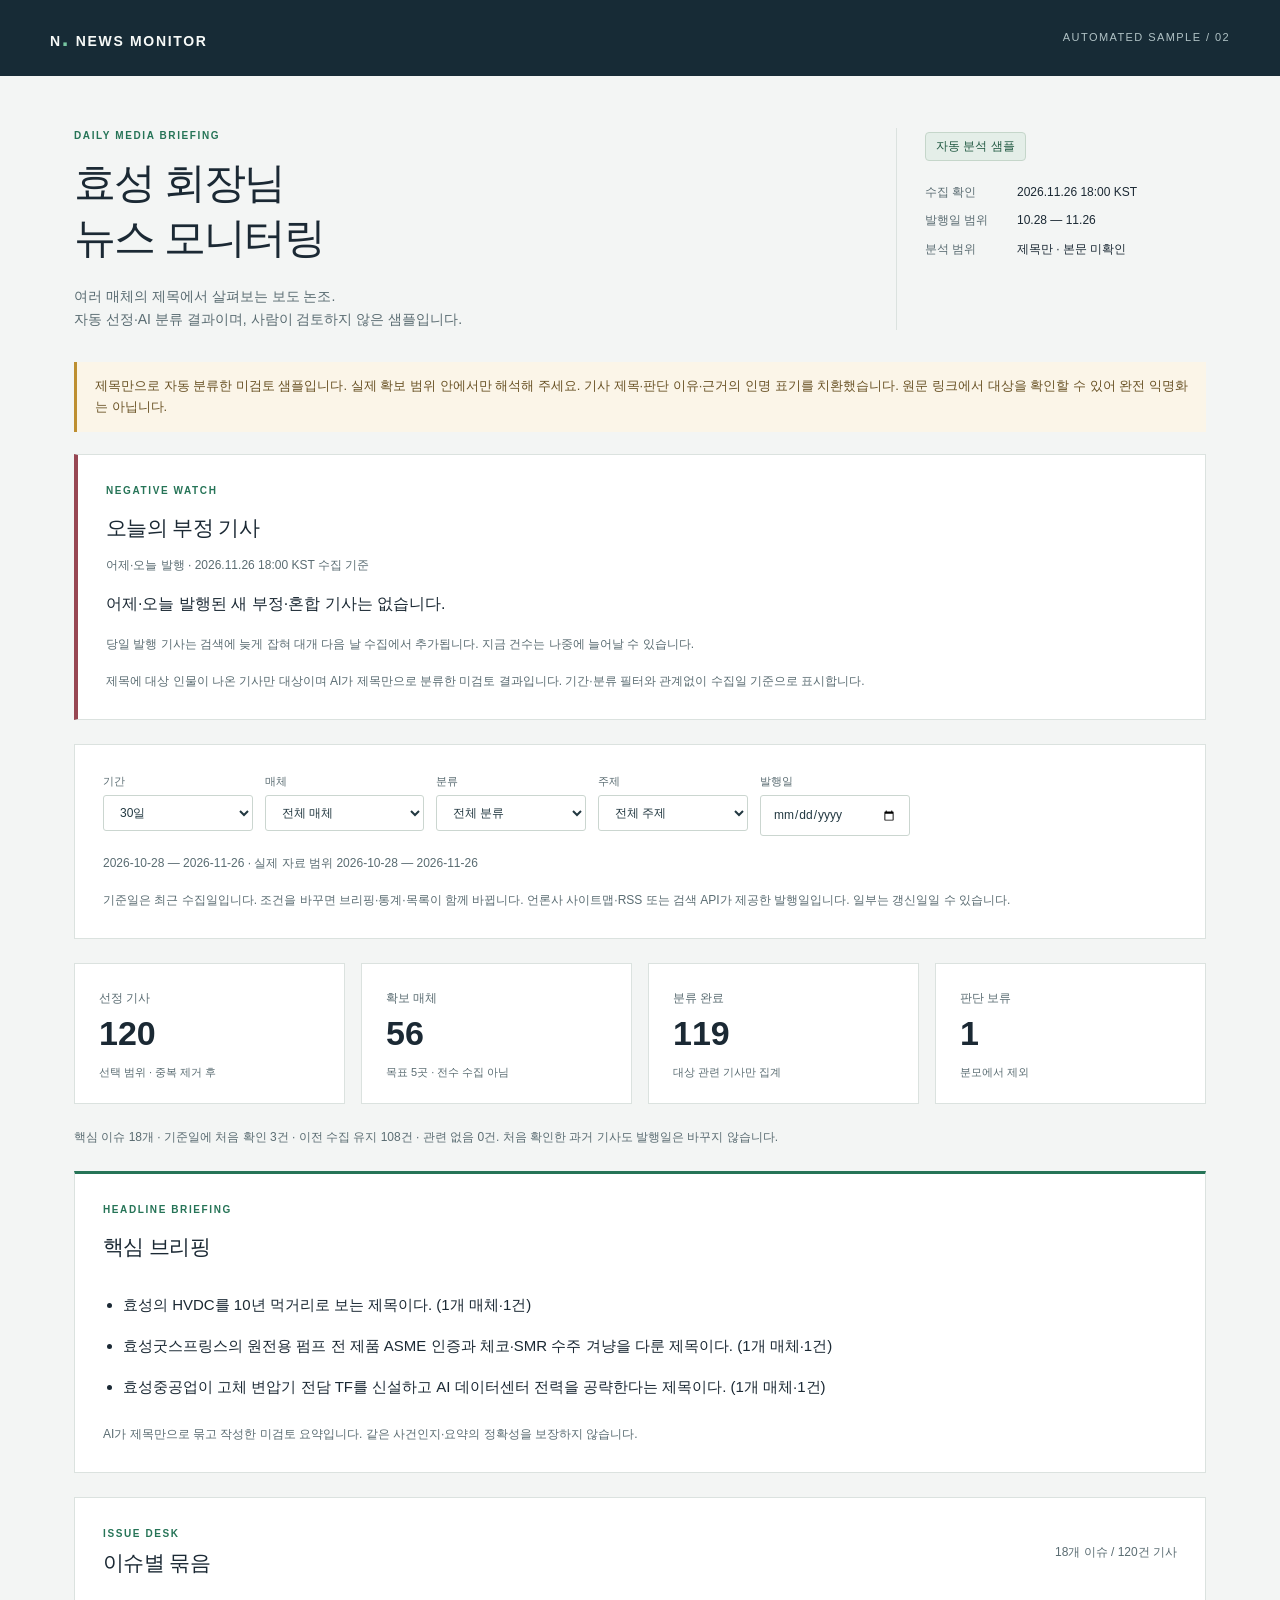
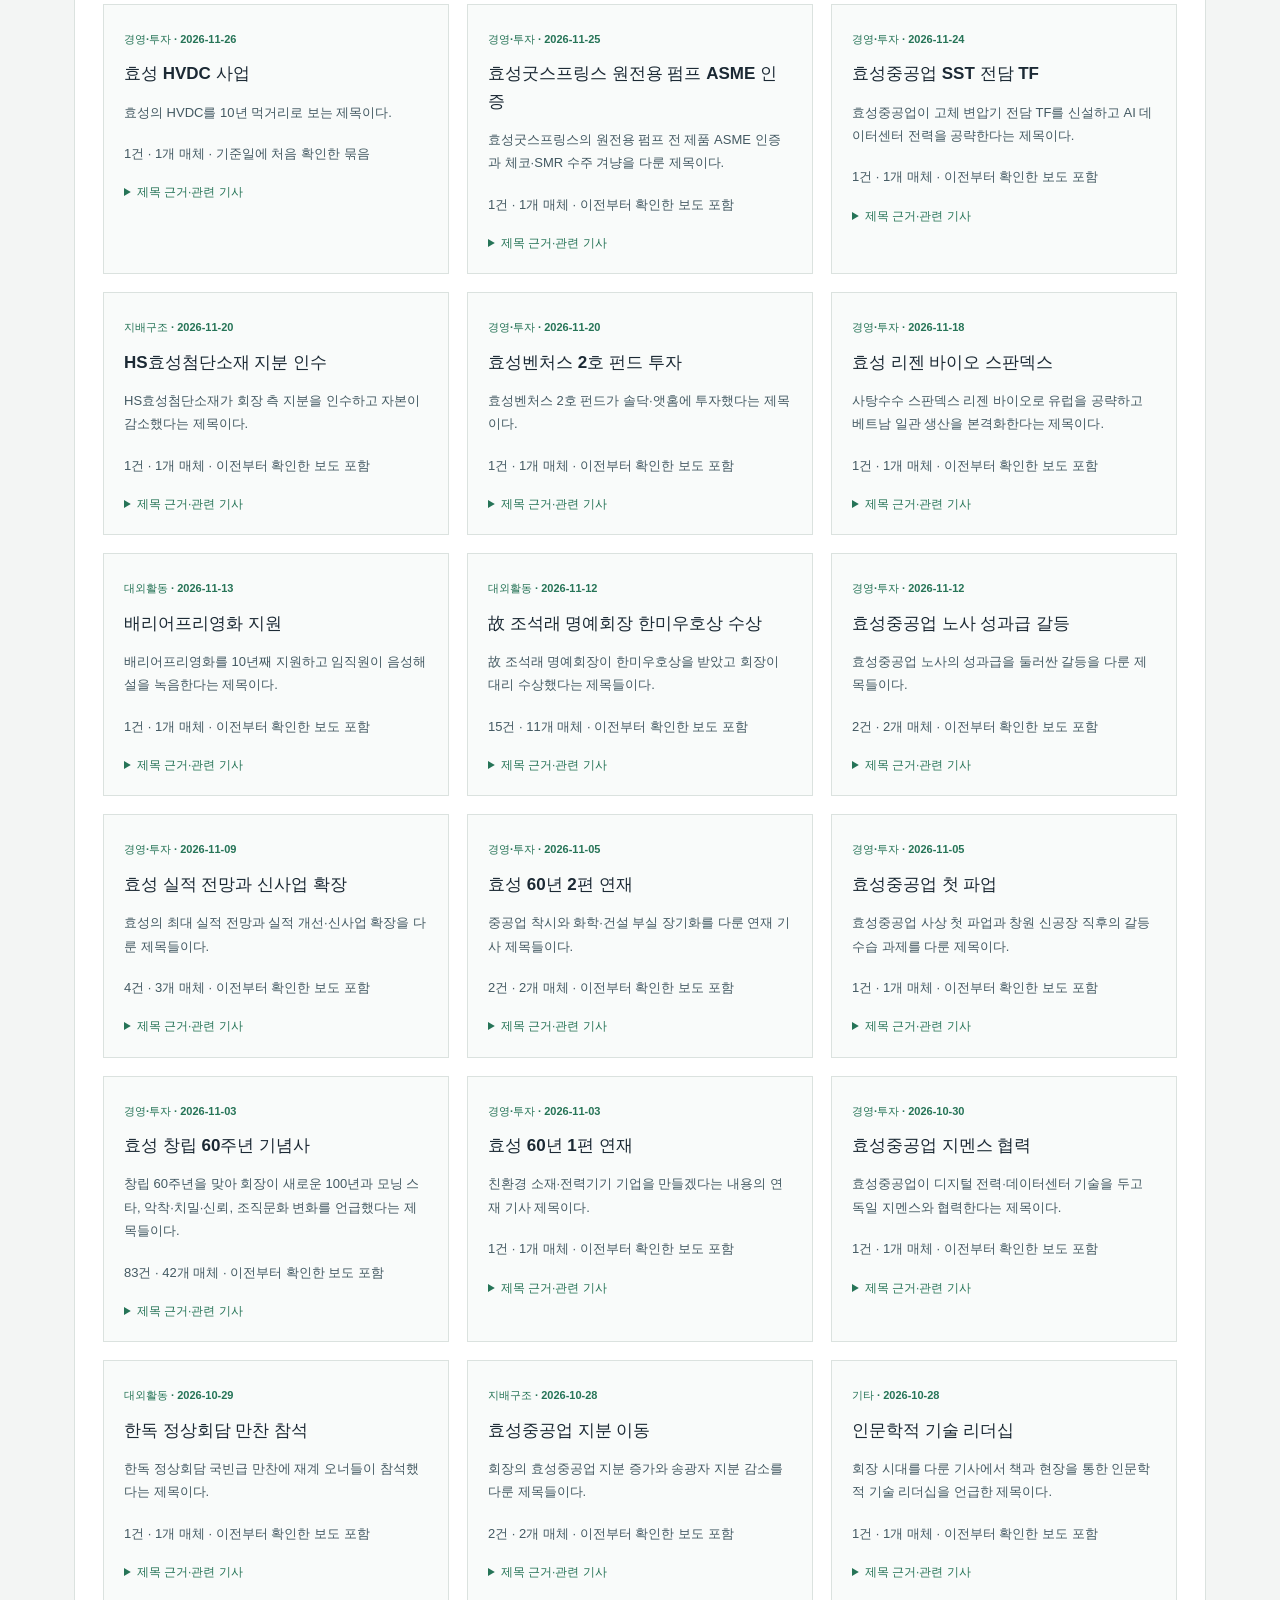
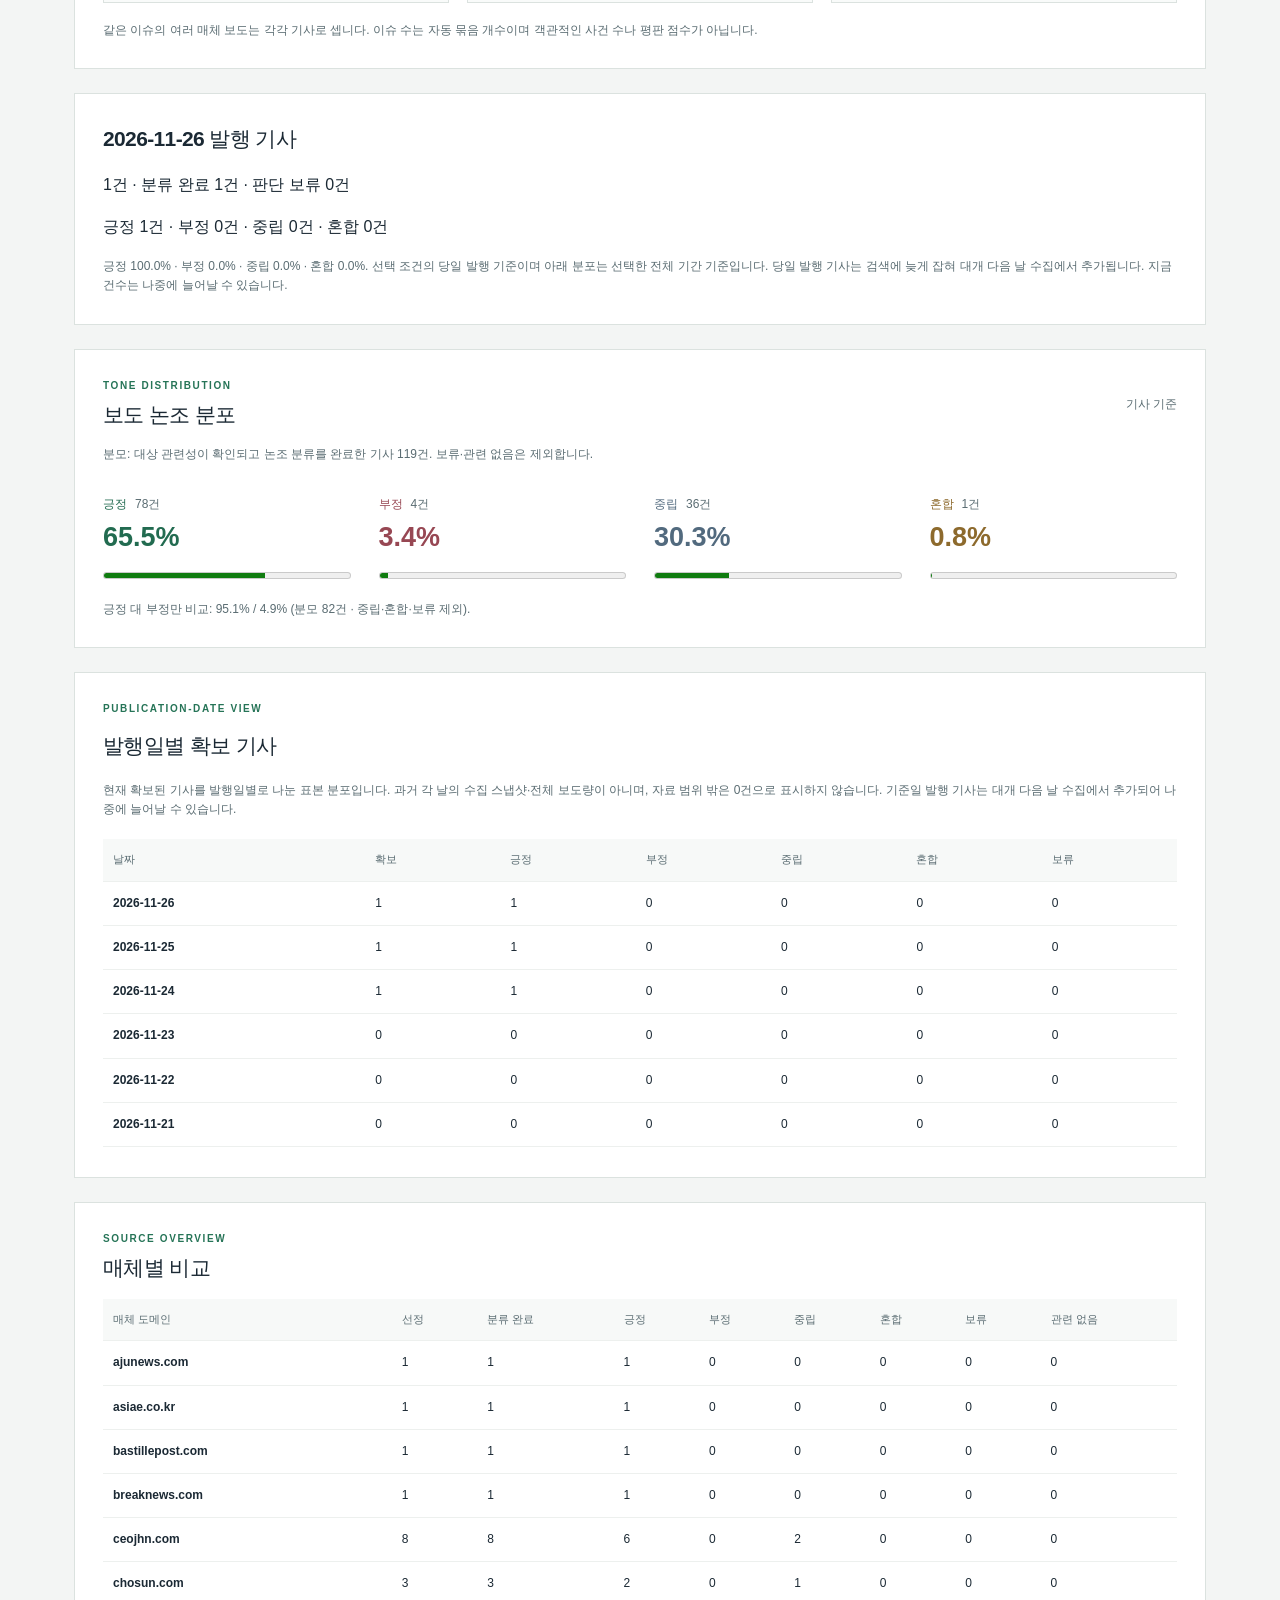
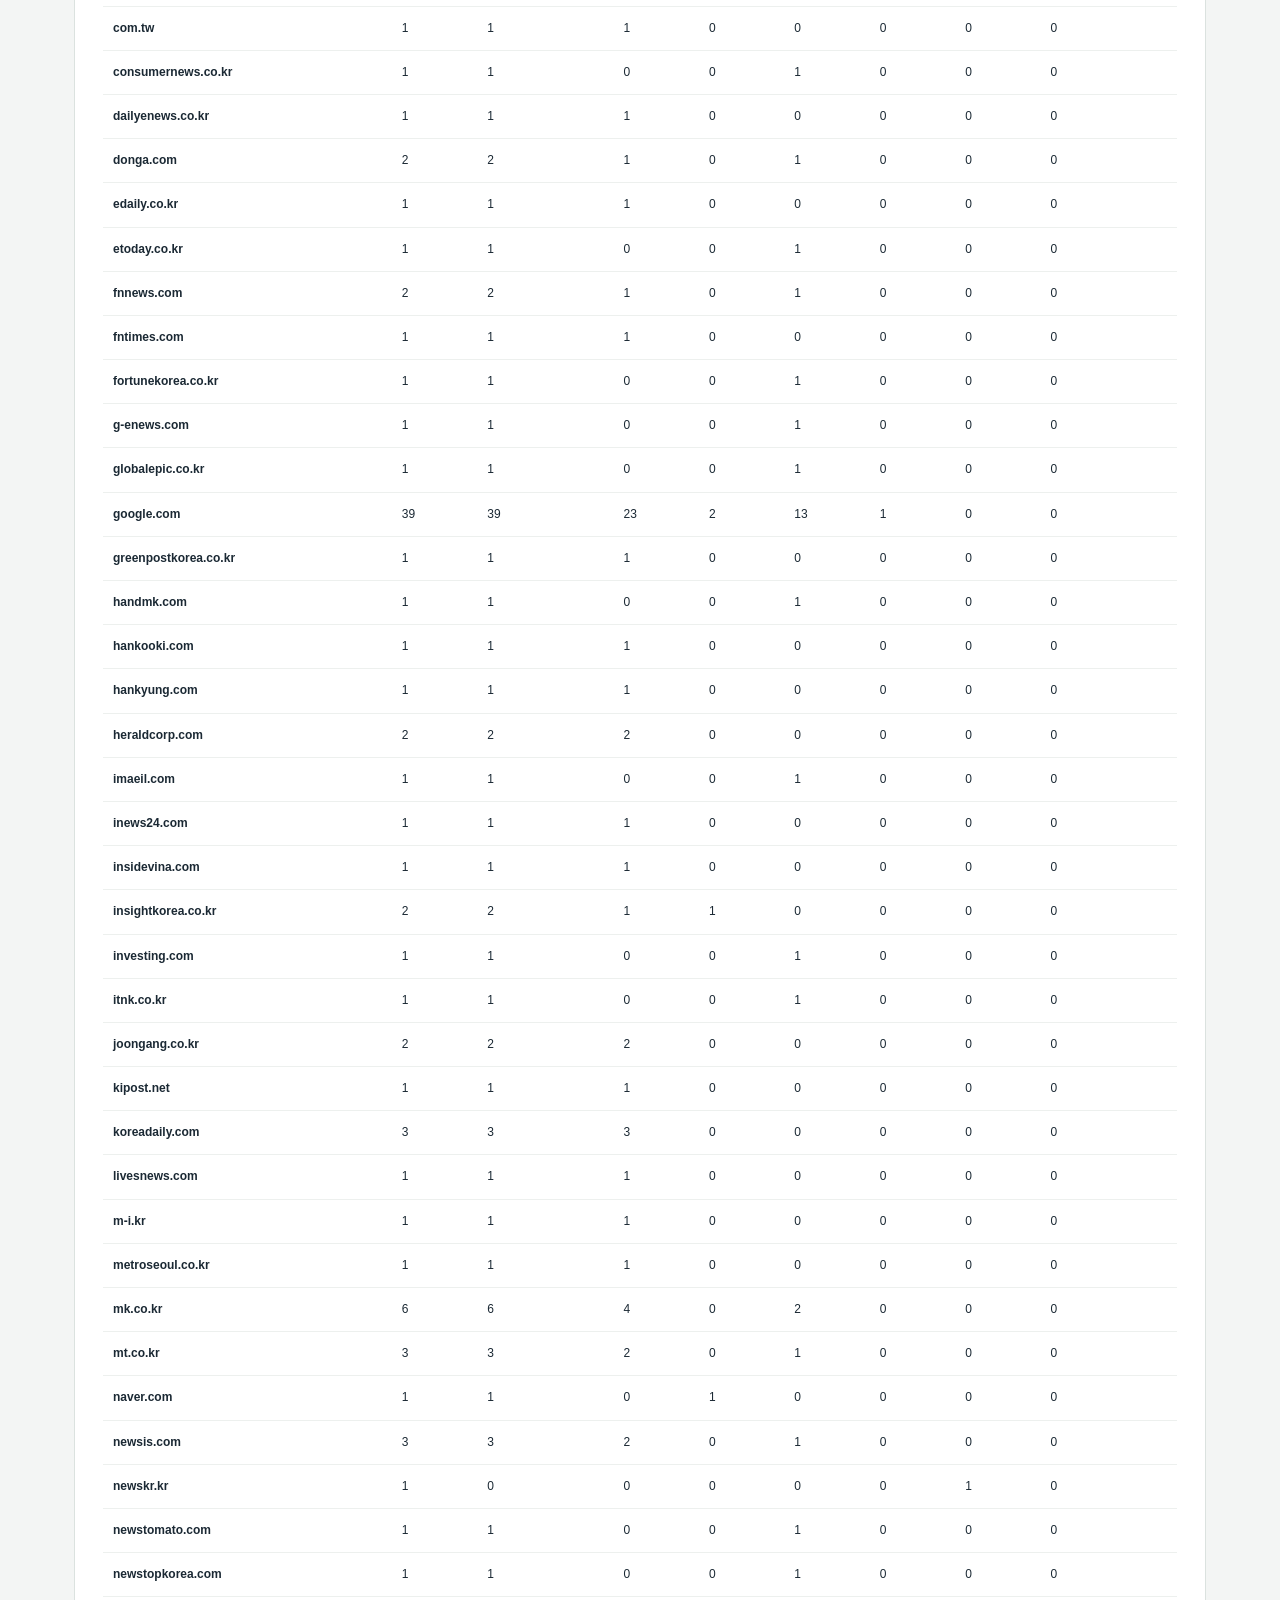
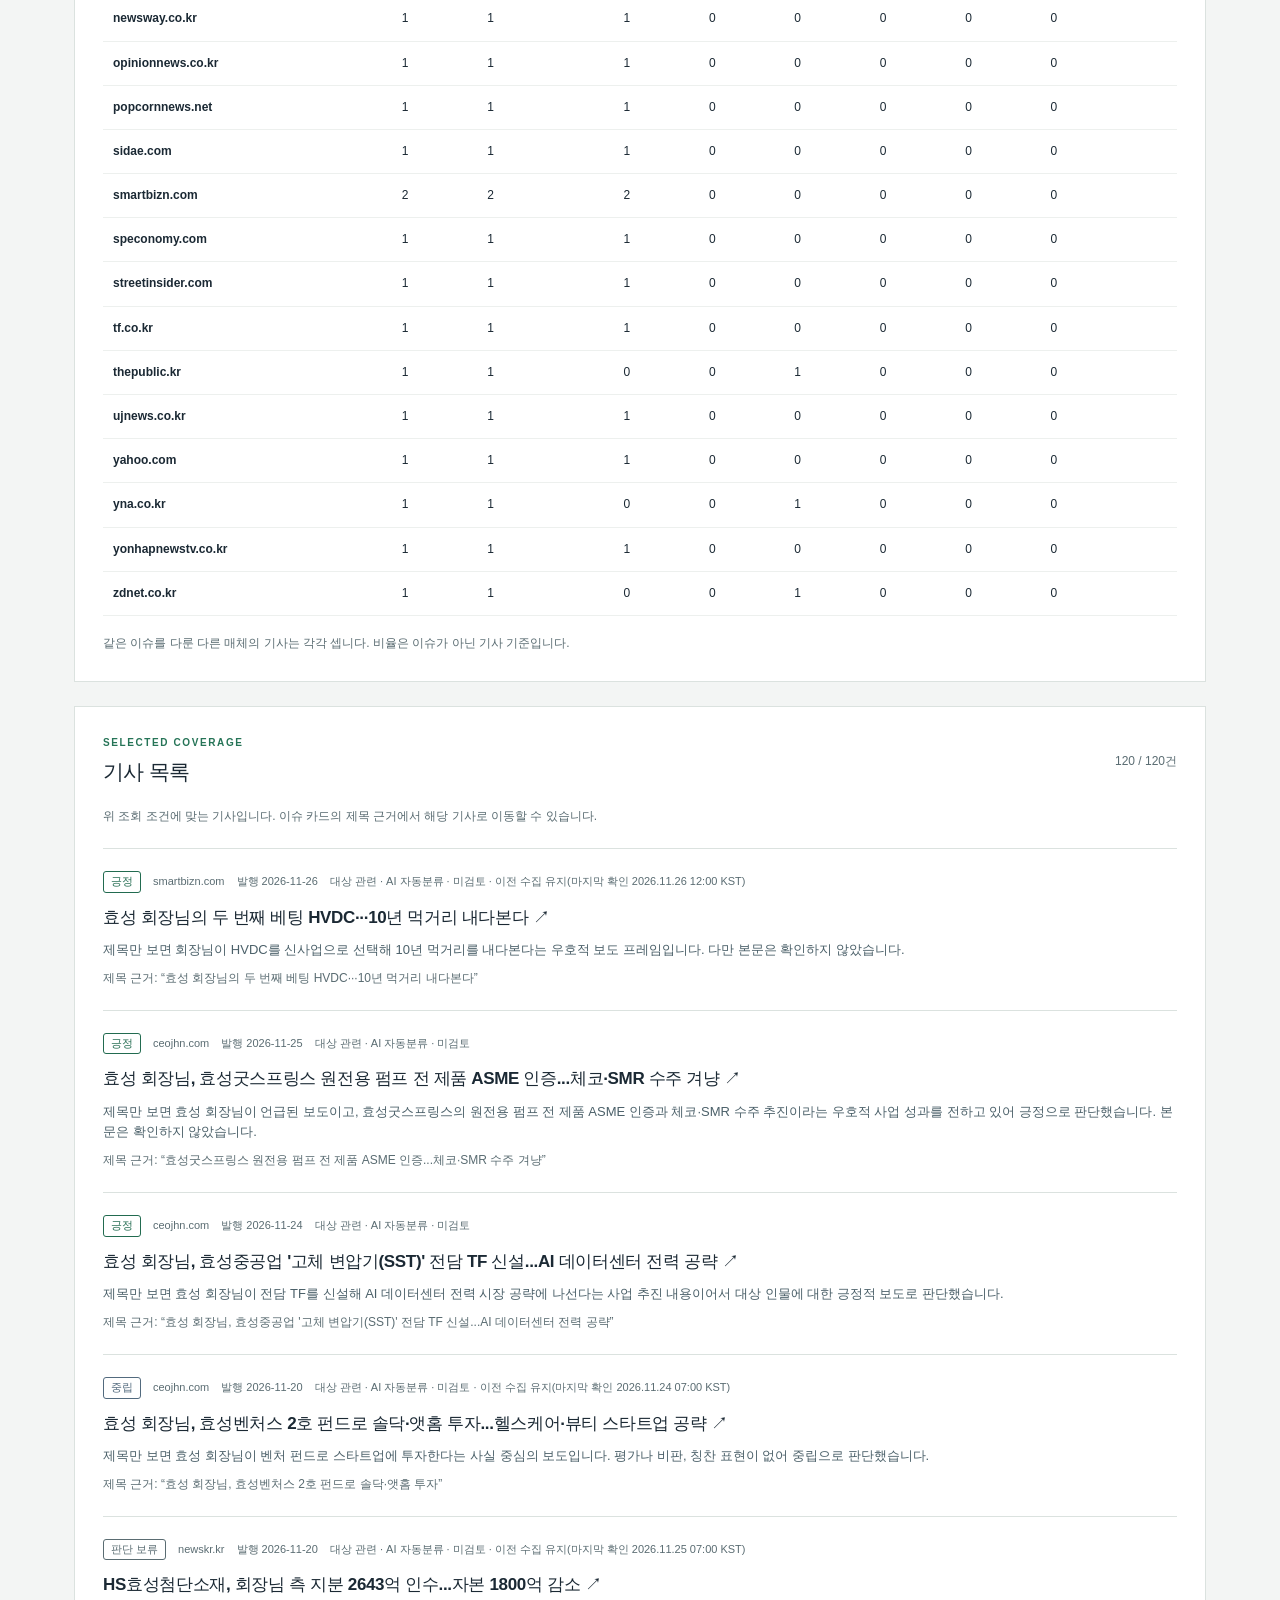
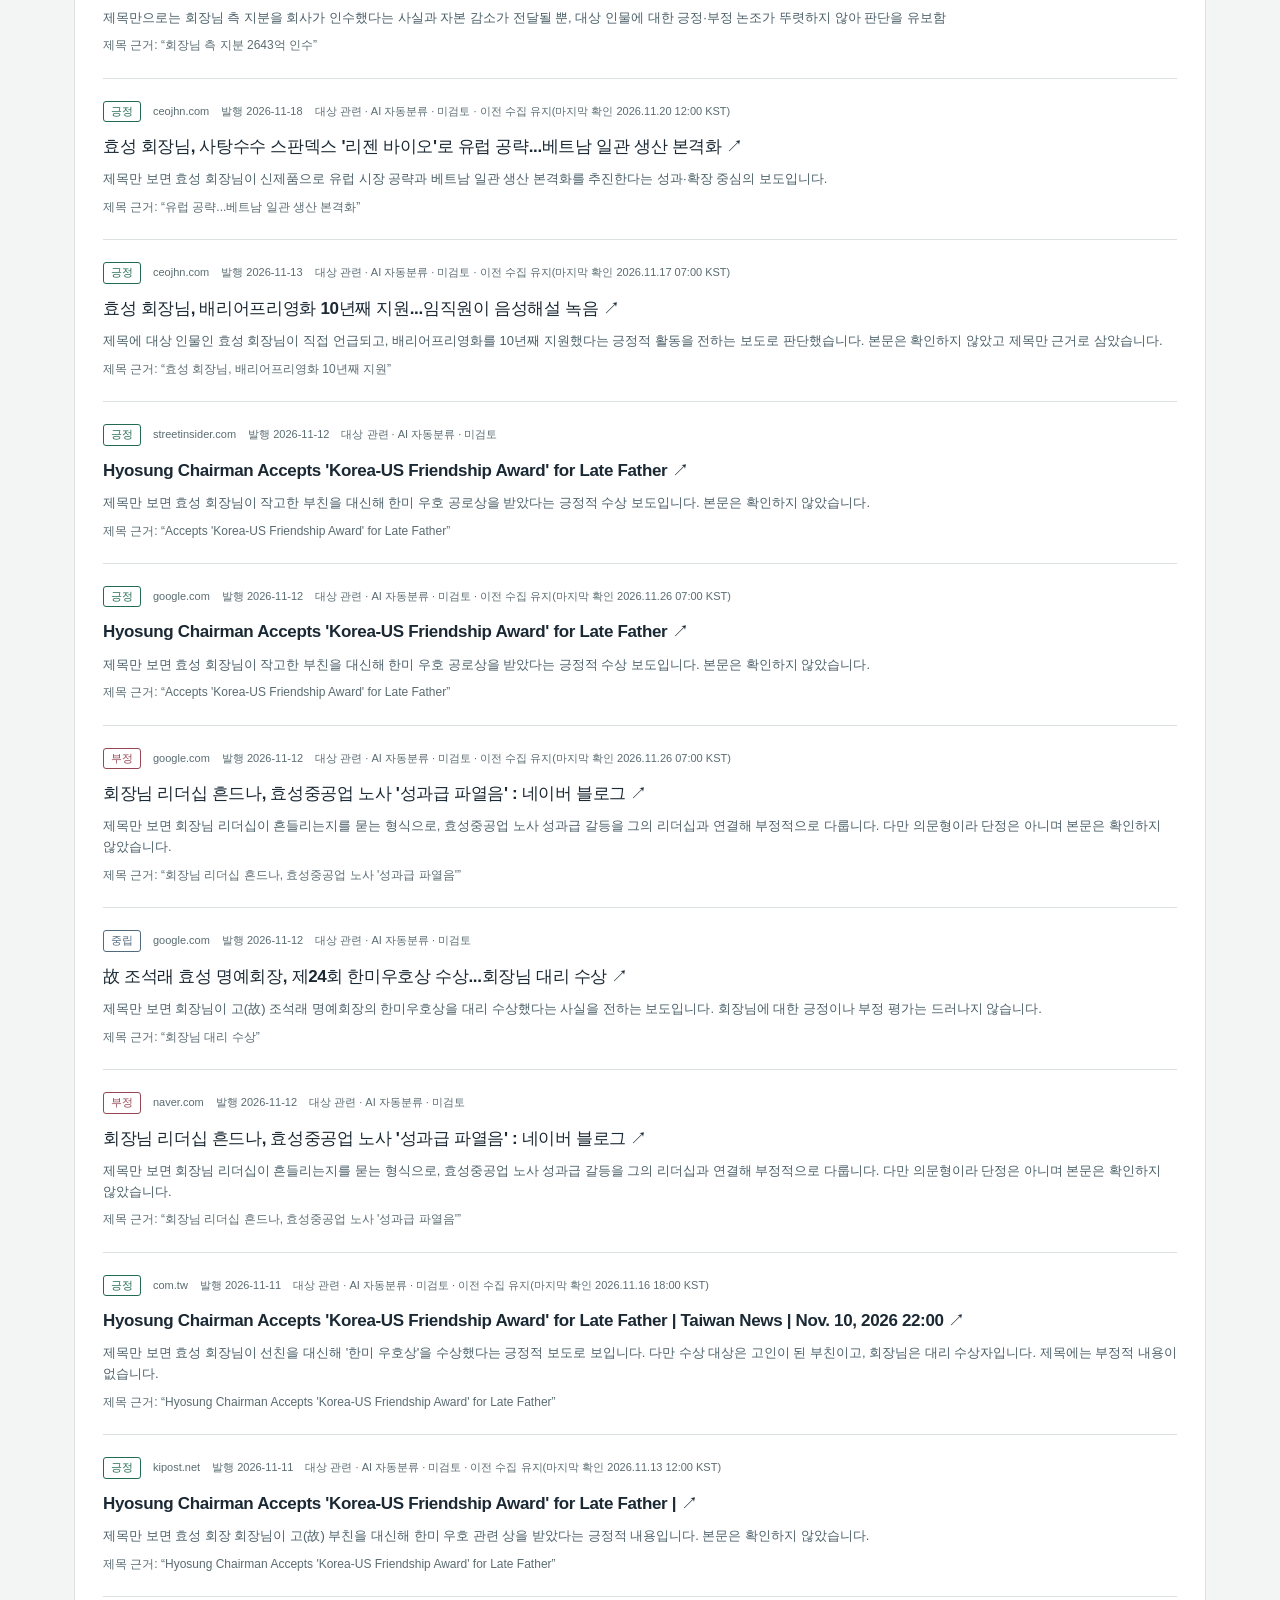
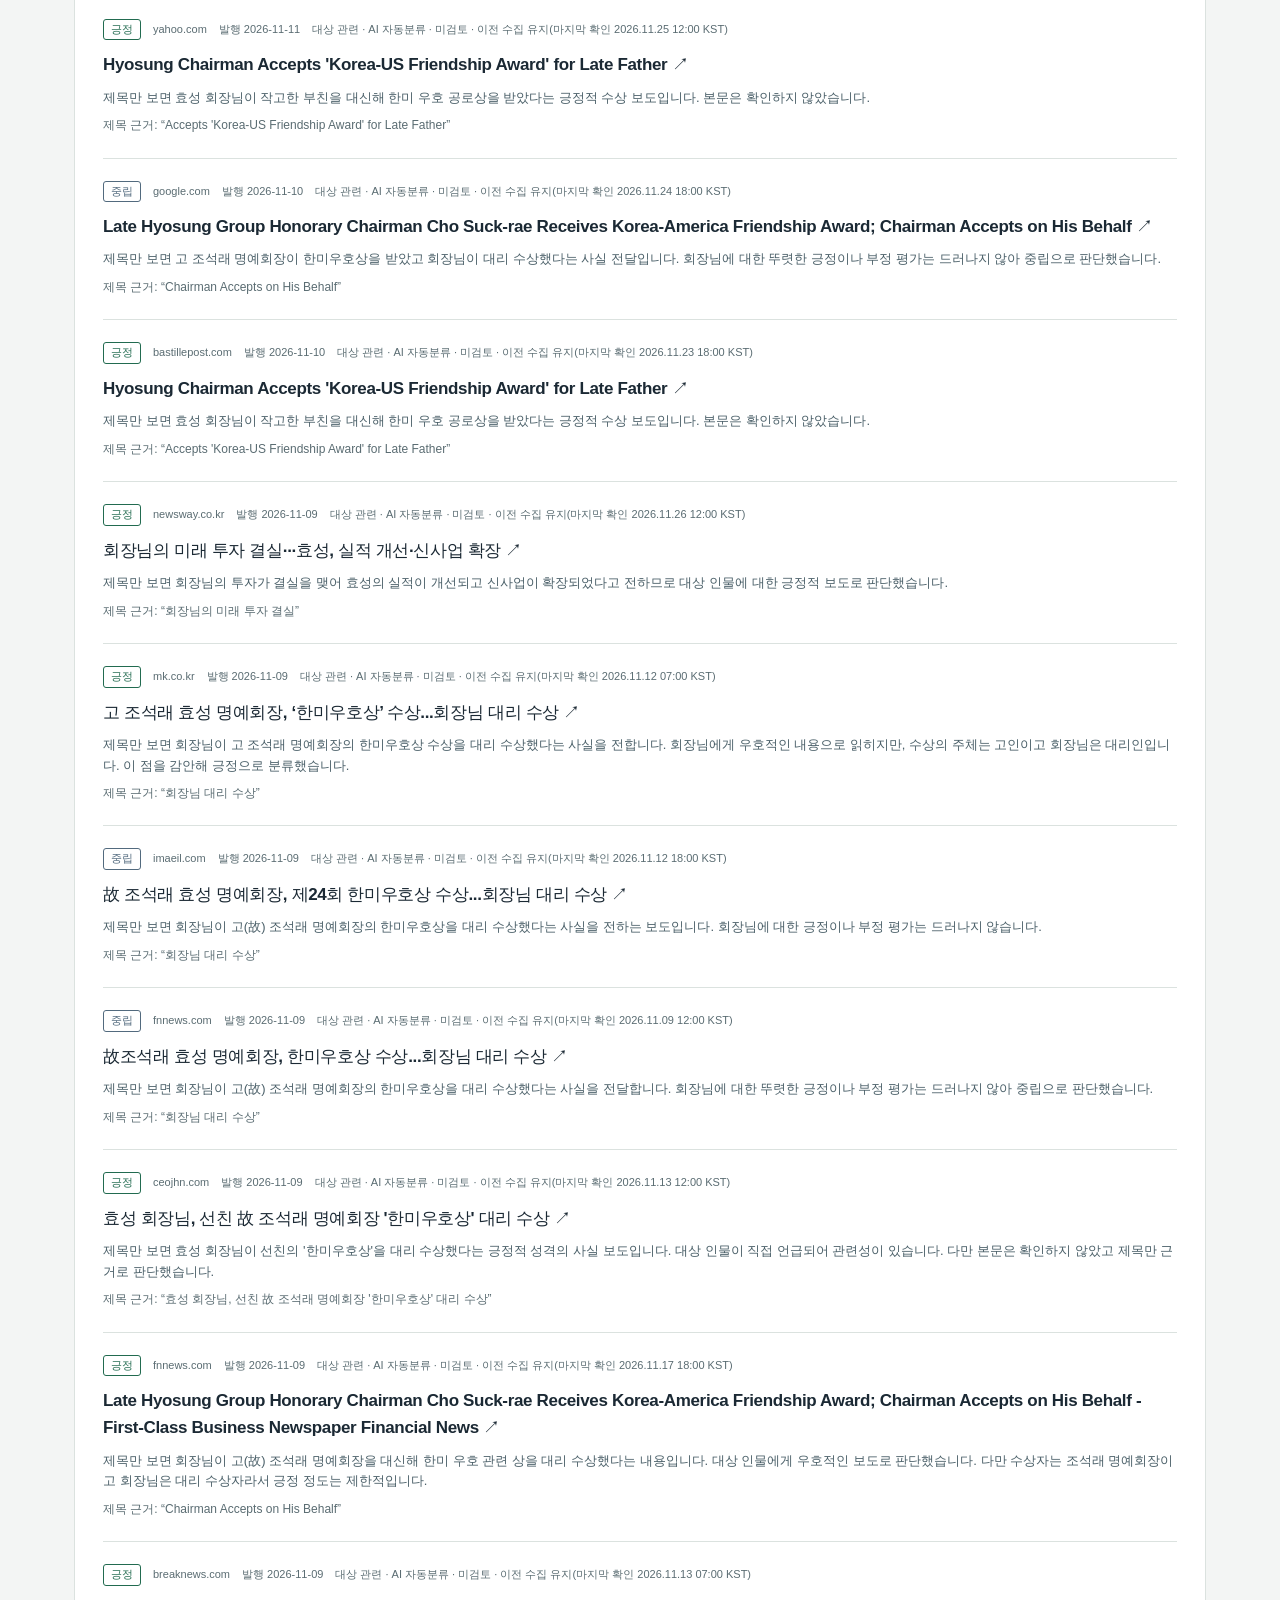
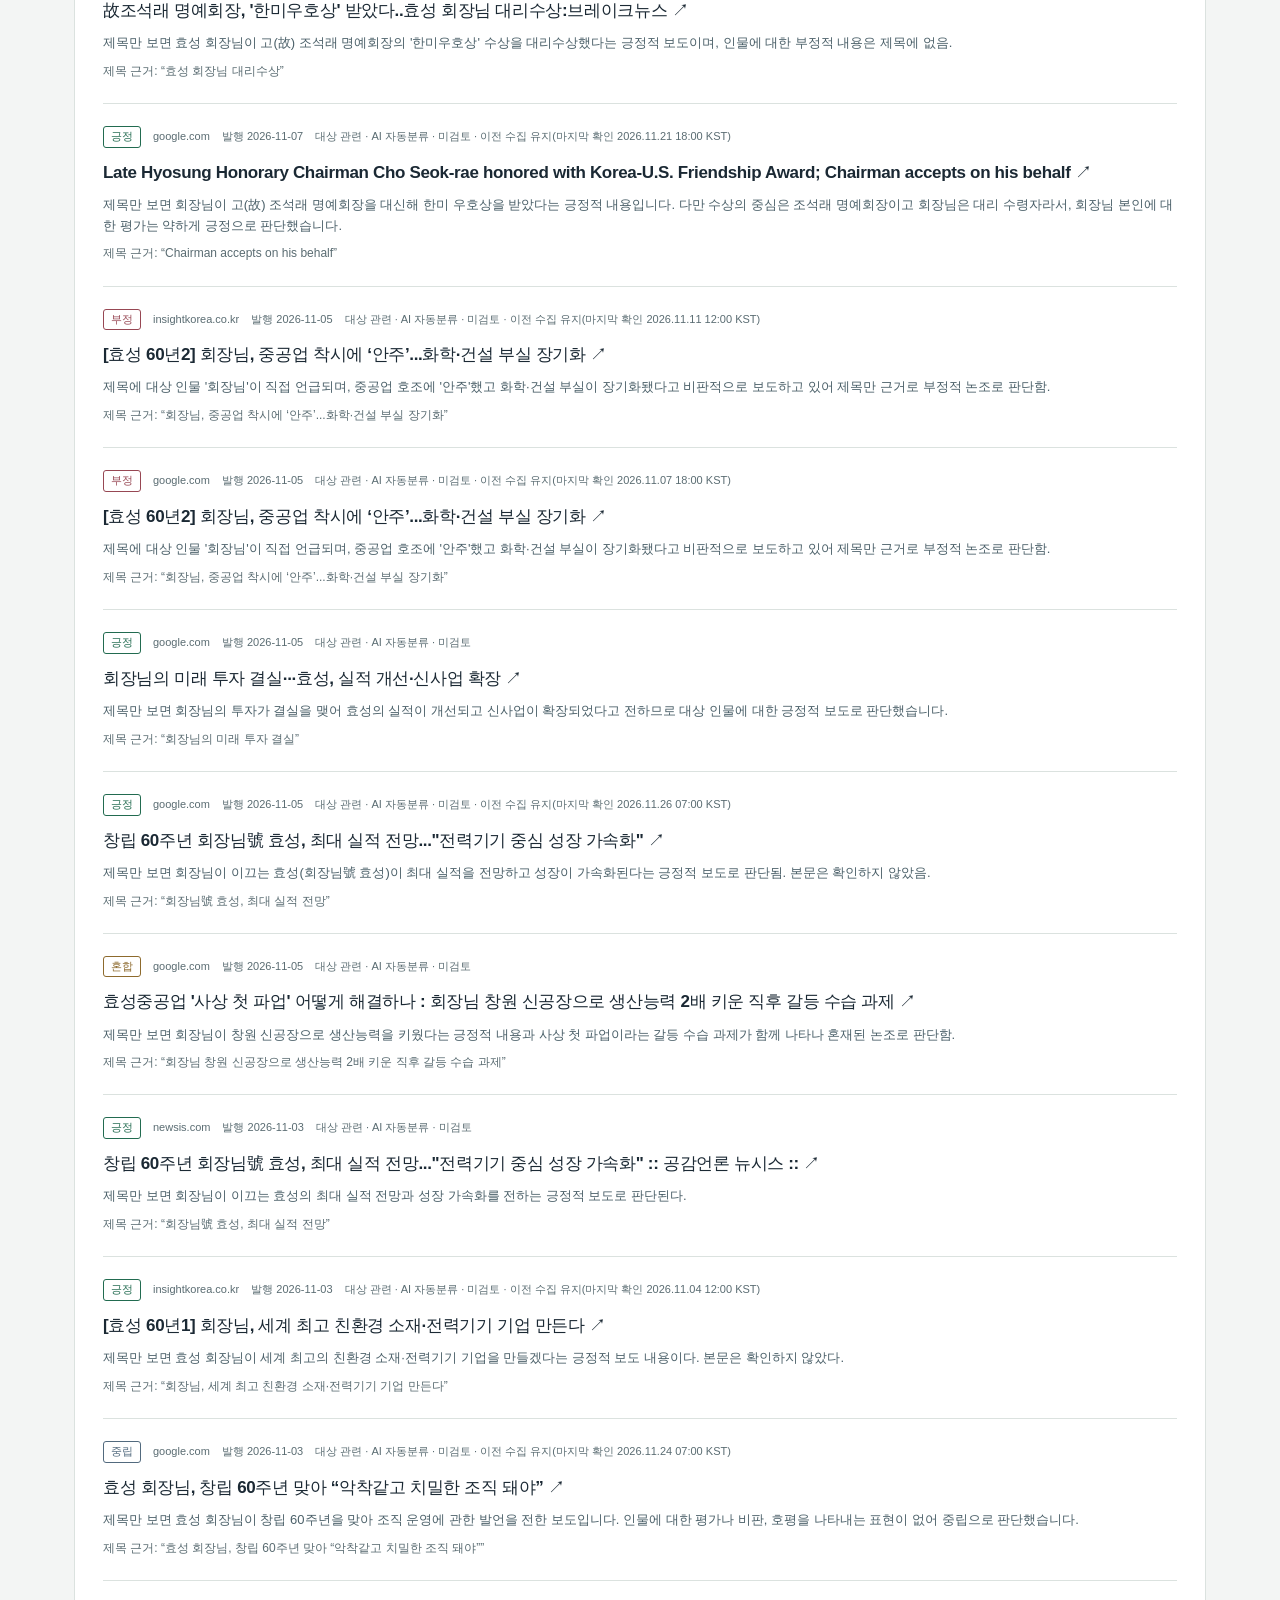
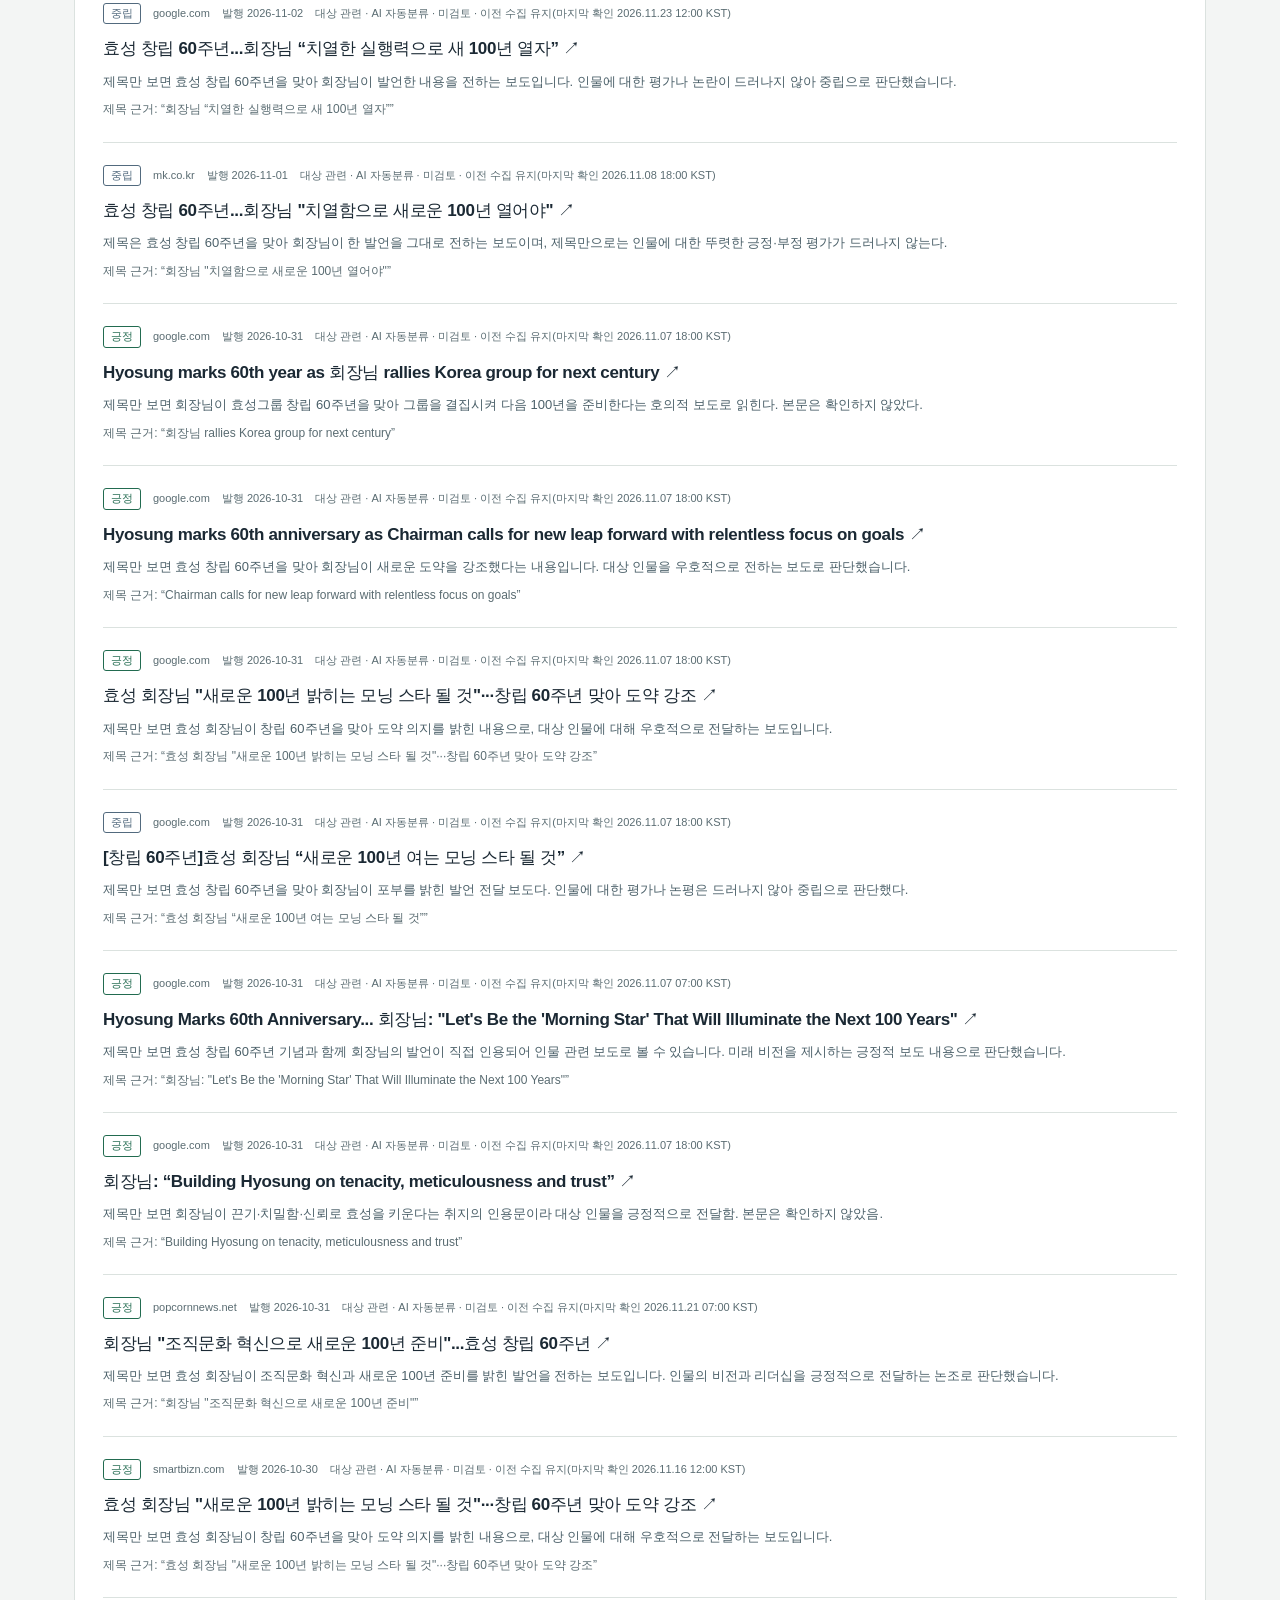
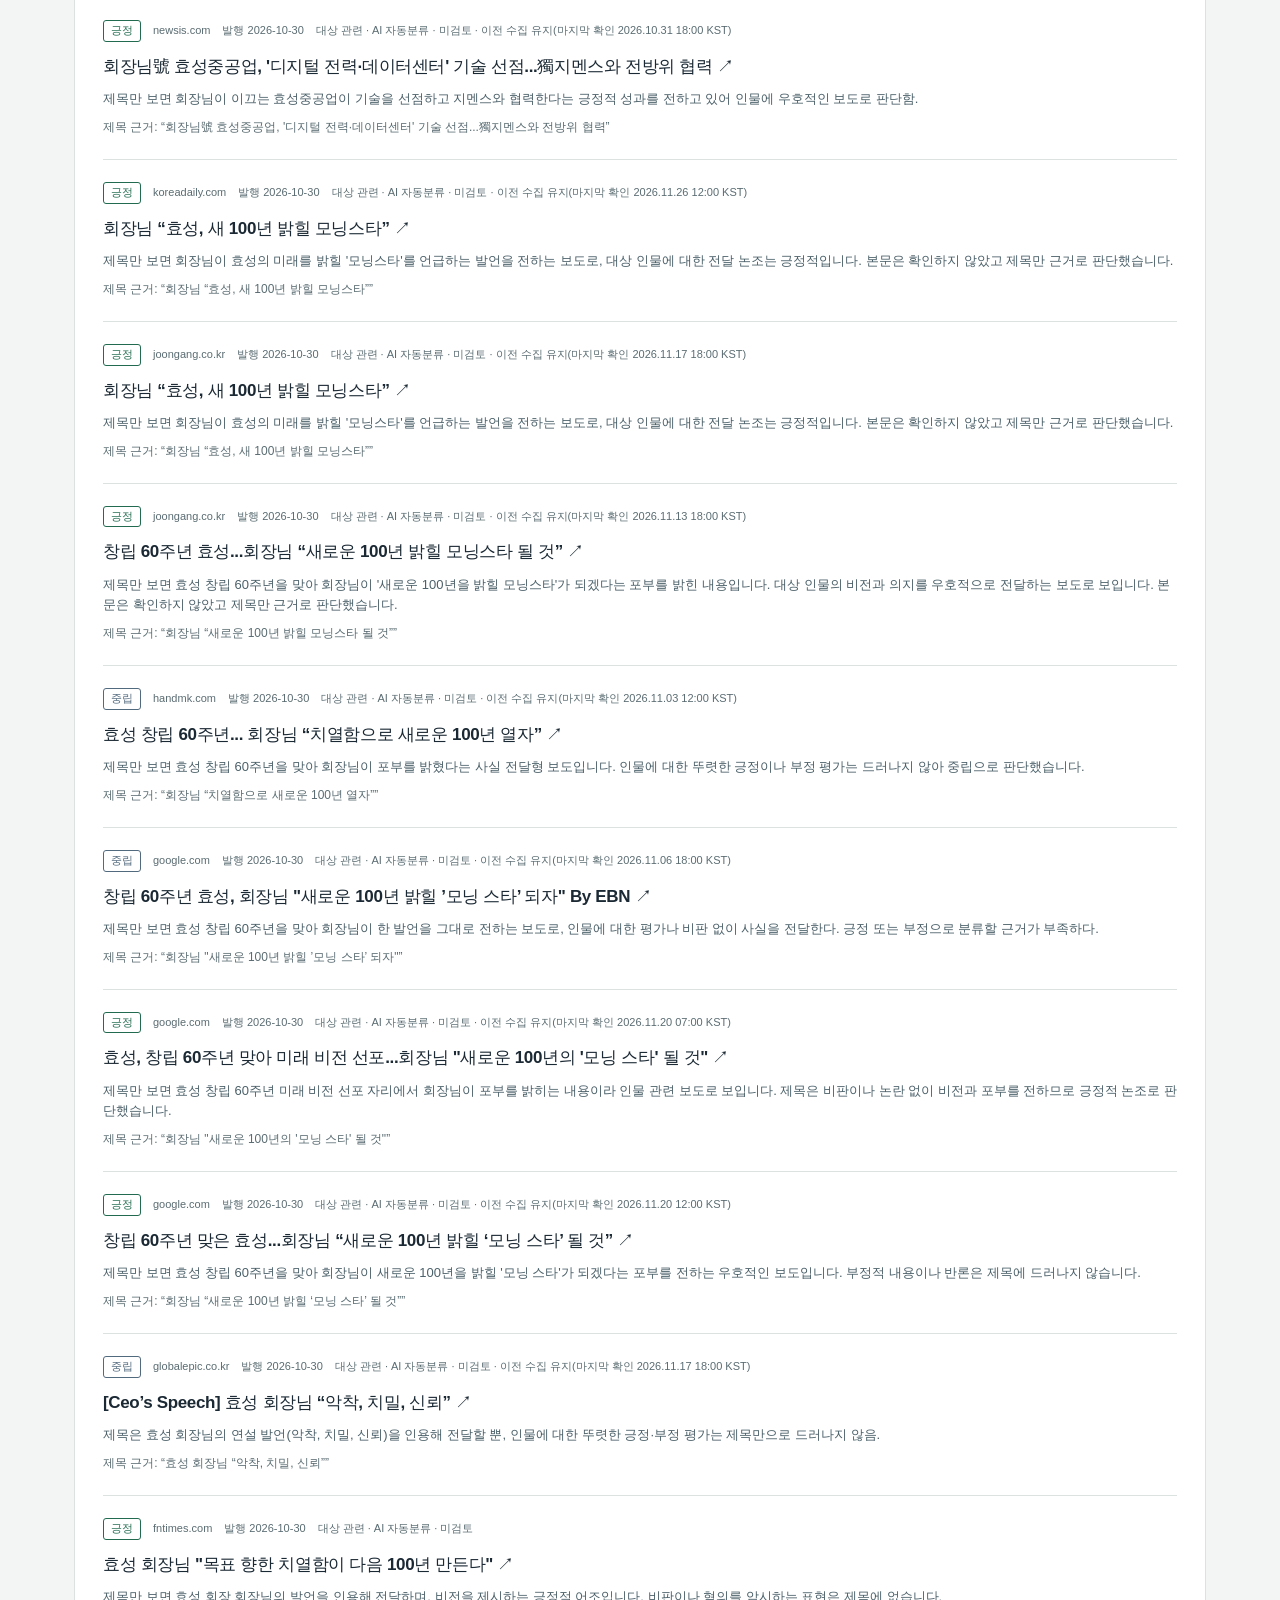
==== commit 9665e2e7: "pages: update verified news sample" ====
--- a/index.html
+++ b/index.html
@@ -29,10 +29,10 @@
           </p>
         </div>
         <aside class="context">
-          <span class="badge">일부 처리 미완료</span>
+          <span class="badge">자동 분석 샘플</span>
           <dl>
             <dt>수집 확인</dt>
-            <dd>2026.11.26 12:00 KST</dd>
+            <dd>2026.11.26 18:00 KST</dd>
             <dt>발행일 범위</dt>
             <dd>10.28 — 11.26</dd>
             <dt>분석 범위</dt>
@@ -40,8 +40,8 @@
           </dl>
         </aside>
       </section>
-      <div class="notice" role="status">일부 수집·분류가 완료되지 않았습니다. 확보된 기사와 검증된 분류만 표시하며, 분석 실패는 판단 보류로 남깁니다. 기사 제목·판단 이유·근거의 인명 표기를 치환했습니다. 원문 링크에서 대상을 확인할 수 있어 완전 익명화는 아닙니다.</div>
-      <section class="panel alert" id="negative-alert" aria-labelledby="alert-title"><p class="eyebrow">NEGATIVE WATCH</p><h2 id="alert-title">오늘의 부정 기사</h2><p class="unit">어제·오늘 발행 · 2026.11.26 12:00 KST 수집 기준</p><p>어제·오늘 발행된 새 부정·혼합 기사는 없습니다.</p><p class="footnote">당일 발행 기사는 검색에 늦게 잡혀 대개 다음 날 수집에서 추가됩니다. 지금 건수는 나중에 늘어날 수 있습니다.</p><p class="footnote">일부 수집·분류가 완료되지 않아 빠진 기사가 있을 수 있습니다.</p><p class="footnote">제목에 대상 인물이 나온 기사만 대상이며 AI가 제목만으로 분류한 미검토 결과입니다. 기간·분류 필터와 관계없이 수집일 기준으로 표시합니다.</p></section>
+      <div class="notice" role="status">제목만으로 자동 분류한 미검토 샘플입니다. 실제 확보 범위 안에서만 해석해 주세요. 기사 제목·판단 이유·근거의 인명 표기를 치환했습니다. 원문 링크에서 대상을 확인할 수 있어 완전 익명화는 아닙니다.</div>
+      <section class="panel alert" id="negative-alert" aria-labelledby="alert-title"><p class="eyebrow">NEGATIVE WATCH</p><h2 id="alert-title">오늘의 부정 기사</h2><p class="unit">어제·오늘 발행 · 2026.11.26 18:00 KST 수집 기준</p><p>어제·오늘 발행된 새 부정·혼합 기사는 없습니다.</p><p class="footnote">당일 발행 기사는 검색에 늦게 잡혀 대개 다음 날 수집에서 추가됩니다. 지금 건수는 나중에 늘어날 수 있습니다.</p><p class="footnote">제목에 대상 인물이 나온 기사만 대상이며 AI가 제목만으로 분류한 미검토 결과입니다. 기간·분류 필터와 관계없이 수집일 기준으로 표시합니다.</p></section>
       <section class="panel controls" aria-label="조회 조건">
         <div class="filters">
           <label
@@ -83,12 +83,12 @@
         </p>
       </section>
       <section class="metrics" aria-label="샘플 현황"><div class="metric"><span class="metric-label">선정 기사</span><strong class="metric-value">120</strong><span class="metric-note">선택 범위 · 중복 제거 후</span></div><div class="metric"><span class="metric-label">확보 매체</span><strong class="metric-value">56</strong><span class="metric-note">목표 5곳 · 전수 수집 아님</span></div><div class="metric"><span class="metric-label">분류 완료</span><strong class="metric-value">119</strong><span class="metric-note">대상 관련 기사만 집계</span></div><div class="metric"><span class="metric-label">판단 보류</span><strong class="metric-value">1</strong><span class="metric-note">분모에서 제외</span></div></section>
-      <p id="coverage-detail" class="coverage-detail">핵심 이슈 19개 · 기준일에 처음 확인 3건 · 이전 수집 유지 99건</p>
+      <p id="coverage-detail" class="coverage-detail">핵심 이슈 18개 · 기준일에 처음 확인 3건 · 이전 수집 유지 108건</p>
       <section class="panel briefing" aria-labelledby="briefing-title">
         <p class="eyebrow">HEADLINE BRIEFING</p>
         <h2 id="briefing-title">핵심 브리핑</h2>
         <ul id="briefing-lines">
-          <li>효성의 HVDC를 10년 먹거리로 삼는 투자를 다룬 제목입니다. (1개 매체·1건)</li><li>효성굿스프링스 원전용 펌프 전 제품이 ASME 인증을 받아 수주를 겨냥한다는 제목입니다. (1개 매체·1건)</li><li>효성중공업이 고체 변압기(SST) 전담 TF를 신설했다는 제목입니다. (1개 매체·1건)</li>
+          <li>효성의 HVDC를 10년 먹거리로 보는 제목이다. (1개 매체·1건)</li><li>효성굿스프링스의 원전용 펌프 전 제품 ASME 인증과 체코·SMR 수주 겨냥을 다룬 제목이다. (1개 매체·1건)</li><li>효성중공업이 고체 변압기 전담 TF를 신설하고 AI 데이터센터 전력을 공략한다는 제목이다. (1개 매체·1건)</li>
         </ul>
         <p class="footnote">AI가 제목만으로 묶고 작성한 미검토 요약입니다. 같은 사건인지·요약의 정확성을 보장하지 않습니다.</p>
       </section>
@@ -98,9 +98,9 @@
             <p class="eyebrow">ISSUE DESK</p>
             <h2 id="issues-title">이슈별 묶음</h2>
           </div>
-          <span class="unit" id="issue-count">19개 이슈 / 120건 기사</span>
-        </div>
-        <div class="issue-grid" id="issue-cards"><article class="issue-card"><span class="issue-topic">경영·투자</span><h3>효성 HVDC 투자</h3><p>효성의 HVDC를 10년 먹거리로 삼는 투자를 다룬 제목입니다.</p><p class="footnote">1건 · 1개 매체</p><details><summary>제목 근거·관련 기사</summary><ul><li><a href="#article-26a6f54714346387639a">smartbizn.com: “효성 회장님의 두 번째 베팅 HVDC···10년 먹거리 내다본다”</a></li></ul></details></article><article class="issue-card"><span class="issue-topic">경영·투자</span><h3>효성굿스프링스 원전용 펌프 ASME 인증</h3><p>효성굿스프링스 원전용 펌프 전 제품이 ASME 인증을 받아 수주를 겨냥한다는 제목입니다.</p><p class="footnote">1건 · 1개 매체</p><details><summary>제목 근거·관련 기사</summary><ul><li><a href="#article-f566e06ac71d6ee068d1">ceojhn.com: “효성 회장님, 효성굿스프링스 원전용 펌프 전 제품 ASME 인증...체코·SMR 수주 겨냥”</a></li></ul></details></article><article class="issue-card"><span class="issue-topic">경영·투자</span><h3>효성중공업 고체 변압기 전담 TF</h3><p>효성중공업이 고체 변압기(SST) 전담 TF를 신설했다는 제목입니다.</p><p class="footnote">1건 · 1개 매체</p><details><summary>제목 근거·관련 기사</summary><ul><li><a href="#article-bef383b7fbde71eb50de">ceojhn.com: “효성 회장님, 효성중공업 &#x27;고체 변압기(SST)&#x27; 전담 TF 신설...AI 데이터센터 전력 공략”</a></li></ul></details></article><article class="issue-card"><span class="issue-topic">지배구조</span><h3>HS효성첨단소재 지분 인수</h3><p>HS효성첨단소재가 회장 측 지분을 인수하고 자본이 감소했다는 제목입니다.</p><p class="footnote">1건 · 1개 매체</p><details><summary>제목 근거·관련 기사</summary><ul><li><a href="#article-74fc8f88cf9e3eccec77">newskr.kr: “HS효성첨단소재, 회장님 측 지분 2643억 인수...자본 1800억 감소”</a></li></ul></details></article><article class="issue-card"><span class="issue-topic">경영·투자</span><h3>효성벤처스 2호 펀드 투자</h3><p>효성벤처스 2호 펀드가 솔닥·앳홈에 투자했다는 제목입니다.</p><p class="footnote">1건 · 1개 매체</p><details><summary>제목 근거·관련 기사</summary><ul><li><a href="#article-db707d8baf20407ce0a0">ceojhn.com: “효성 회장님, 효성벤처스 2호 펀드로 솔닥·앳홈 투자...헬스케어·뷰티 스타트업 공략”</a></li></ul></details></article><article class="issue-card"><span class="issue-topic">경영·투자</span><h3>리젠 바이오 스판덱스 유럽 공략</h3><p>사탕수수 스판덱스 리젠 바이오로 유럽을 공략하고 베트남 일관 생산이 본격화된다는 제목입니다.</p><p class="footnote">1건 · 1개 매체</p><details><summary>제목 근거·관련 기사</summary><ul><li><a href="#article-dac4b99b258f1788aec8">ceojhn.com: “효성 회장님, 사탕수수 스판덱스 &#x27;리젠 바이오&#x27;로 유럽 공략...베트남 일관 생산 본격화”</a></li></ul></details></article><article class="issue-card"><span class="issue-topic">대외활동</span><h3>배리어프리영화 10년째 지원</h3><p>배리어프리영화 지원과 임직원 음성해설 녹음을 다룬 제목입니다.</p><p class="footnote">1건 · 1개 매체</p><details><summary>제목 근거·관련 기사</summary><ul><li><a href="#article-8bfd396ecbf54f54f0c3">ceojhn.com: “효성 회장님, 배리어프리영화 10년째 지원...임직원이 음성해설 녹음”</a></li></ul></details></article><article class="issue-card"><span class="issue-topic">대외활동</span><h3>고 조석래 명예회장 한미우호상 수상</h3><p>고 조석래 명예회장이 한미우호상을 받았고 회장이 대리 수상했다는 제목들입니다.</p><p class="footnote">15건 · 11개 매체</p><details><summary>제목 근거·관련 기사</summary><ul><li><a href="#article-0d90779241e03127fa01">ceojhn.com: “효성 회장님, 선친 故 조석래 명예회장 &#x27;한미우호상&#x27; 대리 수상”</a></li><li><a href="#article-1d4623cc91b8823b1b7f">google.com: “Late Hyosung Group Honorary Chairman Cho Suck-rae Receives Korea-America Friendship Award; Chairman Accepts on His Behalf”</a></li><li><a href="#article-1ec9f65cddb9a9cd20f7">yahoo.com: “Hyosung Chairman Accepts &#x27;Korea-US Friendship Award&#x27; for Late Father”</a></li><li><a href="#article-5f00d9b56a460ee01043">google.com: “故 조석래 효성 명예회장, 제24회 한미우호상 수상...회장님 대리 수상”</a></li><li><a href="#article-64319143a60d1cfa4a66">breaknews.com: “故조석래 명예회장, &#x27;한미우호상&#x27; 받았다..효성 회장님 대리수상:브레이크뉴스”</a></li><li><a href="#article-6ac6a83f4052dee51de2">google.com: “Hyosung Chairman Accepts &#x27;Korea-US Friendship Award&#x27; for Late Father”</a></li><li><a href="#article-6f6c03ac2bd4ab0dcc5e">streetinsider.com: “Hyosung Chairman Accepts &#x27;Korea-US Friendship Award&#x27; for Late Father”</a></li><li><a href="#article-79ae18193bf08978d8bc">fnnews.com: “故조석래 효성 명예회장, 한미우호상 수상...회장님 대리 수상”</a></li><li><a href="#article-7e7a075c24c048513d1d">imaeil.com: “故 조석래 효성 명예회장, 제24회 한미우호상 수상...회장님 대리 수상”</a></li><li><a href="#article-82b0e97b85338675634f">google.com: “Late Hyosung Honorary Chairman Cho Seok-rae honored with Korea-U.S. Friendship Award; Chairman accepts on his behalf”</a></li><li><a href="#article-8de7cb1ae52954fd9987">fnnews.com: “Late Hyosung Group Honorary Chairman Cho Suck-rae Receives Korea-America Friendship Award; Chairman Accepts on His Behalf - First-Class Business Newspaper Finan”</a></li><li><a href="#article-a11c8dffba83ba197723">mk.co.kr: “고 조석래 효성 명예회장, ‘한미우호상’ 수상...회장님 대리 수상”</a></li><li><a href="#article-e6d344de2f5a3a2b5e2b">com.tw: “Hyosung Chairman Accepts &#x27;Korea-US Friendship Award&#x27; for Late Father | Taiwan News | Nov. 10, 2026 22:00”</a></li><li><a href="#article-f90684dbb3bb91c265ef">bastillepost.com: “Hyosung Chairman Accepts &#x27;Korea-US Friendship Award&#x27; for Late Father”</a></li><li><a href="#article-fd1b4f9665b4572388f7">kipost.net: “Hyosung Chairman Accepts &#x27;Korea-US Friendship Award&#x27; for Late Father |”</a></li></ul></details></article><article class="issue-card"><span class="issue-topic">경영·투자</span><h3>효성중공업 노사 성과급 갈등</h3><p>효성중공업 노사 간 성과급을 둘러싼 갈등을 다룬 제목들입니다.</p><p class="footnote">2건 · 2개 매체</p><details><summary>제목 근거·관련 기사</summary><ul><li><a href="#article-b09324357da19b75223c">naver.com: “회장님 리더십 흔드나, 효성중공업 노사 &#x27;성과급 파열음&#x27; : 네이버 블로그”</a></li><li><a href="#article-bc82d31c988e659218da">google.com: “회장님 리더십 흔드나, 효성중공업 노사 &#x27;성과급 파열음&#x27; : 네이버 블로그”</a></li></ul></details></article><article class="issue-card"><span class="issue-topic">경영·투자</span><h3>미래 투자 결실과 실적 개선</h3><p>효성의 미래 투자 결실과 실적 개선·신사업 확장을 다룬 제목들입니다.</p><p class="footnote">2건 · 2개 매체</p><details><summary>제목 근거·관련 기사</summary><ul><li><a href="#article-345987138c44c760f7ad">google.com: “회장님의 미래 투자 결실···효성, 실적 개선·신사업 확장”</a></li><li><a href="#article-7e18fbc5bcd9ca79952c">newsway.co.kr: “회장님의 미래 투자 결실···효성, 실적 개선·신사업 확장”</a></li></ul></details></article><article class="issue-card"><span class="issue-topic">경영·투자</span><h3>창립 60주년 최대 실적 전망</h3><p>창립 60주년을 맞아 최대 실적 전망과 전력기기 중심 성장을 다룬 제목들입니다.</p><p class="footnote">2건 · 2개 매체</p><details><summary>제목 근거·관련 기사</summary><ul><li><a href="#article-09f3f39f71c92be22bbb">google.com: “창립 60주년 회장님號 효성, 최대 실적 전망...&quot;전력기기 중심 성장 가속화&quot;”</a></li><li><a href="#article-e270e96eadf087cac5ef">newsis.com: “창립 60주년 회장님號 효성, 최대 실적 전망...&quot;전력기기 중심 성장 가속화&quot; :: 공감언론 뉴시스 ::”</a></li></ul></details></article><article class="issue-card"><span class="issue-topic">경영·투자</span><h3>[효성 60년2] 중공업 착시와 부실 장기화</h3><p>중공업 착시에 안주하고 화학·건설 부실이 장기화됐다는 시리즈 기사 제목들입니다.</p><p class="footnote">2건 · 2개 매체</p><details><summary>제목 근거·관련 기사</summary><ul><li><a href="#article-7fc0bf08522196663f35">google.com: “[효성 60년2] 회장님, 중공업 착시에 ‘안주’...화학·건설 부실 장기화”</a></li><li><a href="#article-d57d412322bfaad156fc">insightkorea.co.kr: “[효성 60년2] 회장님, 중공업 착시에 ‘안주’...화학·건설 부실 장기화”</a></li></ul></details></article><article class="issue-card"><span class="issue-topic">경영·투자</span><h3>효성중공업 첫 파업 해결 과제</h3><p>효성중공업 사상 첫 파업과 창원 신공장 이후 갈등 수습 과제를 다룬 제목입니다.</p><p class="footnote">1건 · 1개 매체</p><details><summary>제목 근거·관련 기사</summary><ul><li><a href="#article-3e2d5927d9de0a900b31">google.com: “효성중공업 &#x27;사상 첫 파업&#x27; 어떻게 해결하나 : 회장님 창원 신공장으로 생산능력 2배 키운 직후 갈등 수습 과제”</a></li></ul></details></article><article class="issue-card"><span class="issue-topic">경영·투자</span><h3>효성 창립 60주년 회장 기념사</h3><p>창립 60주년을 맞아 회장이 새로운 100년과 조직문화·실행력을 강조했다는 제목들입니다.</p><p class="footnote">83건 · 42개 매체</p><details><summary>제목 근거·관련 기사</summary><ul><li><a href="#article-0129236ad7b455c28064">fortunekorea.co.kr: “효성 회장님 “새로운 100년 밝힐 모닝 스타 될 것””</a></li><li><a href="#article-079879cfb6d87ef3a68b">google.com: “창립 60주년 효성, 회장님 &quot;새로운 100년 밝힐 ’모닝 스타’ 되자&quot; By EBN”</a></li><li><a href="#article-09bcdf732e3742e6023f">google.com: “효성 창립 60주년...회장님 “치열한 실행력으로 새 100년 열자””</a></li><li><a href="#article-12991cfd03eab70969bd">chosun.com: “Hyosung marks 60th year as 회장님 rallies Korea group for next century”</a></li><li><a href="#article-191930d973e3f2a87e4d">google.com: “회장님 &quot;악착같고 치밀하게&quot;... 60주년 효성 &#x27;일하는방식&#x27; 대전환 당부”</a></li><li><a href="#article-1ceb82c2966ea0f58c0f">fntimes.com: “효성 회장님 &quot;목표 향한 치열함이 다음 100년 만든다&quot;”</a></li><li><a href="#article-22a2d9e23e0daa7d3c4e">google.com: “효성 회장님, 창립 60주년 새로운 비전 선포 &quot;위기 뚫는 &#x27;모닝 스타&#x27; 될 것&quot;”</a></li><li><a href="#article-2449049fb15857b6259f">newsis.com: “효성그룹 회장님 &quot;악착같은, 치밀한, 신뢰의 효성 되자&quot;...창립 60주년 기념사”</a></li><li><a href="#article-26891038c6b62b262ea9">ujnews.co.kr: “효성 창립 60주년... 회장님 &quot;새로운 100년 밝히는 기업 될 것&quot;”</a></li><li><a href="#article-2805d96acbddaff0e9ed">google.com: “회장님 “효성, 새 100년 밝힐 모닝스타””</a></li><li><a href="#article-2c26d1cffbf0f9d34815">google.com: “효성 창립 60주년...회장님 &quot;새로운 100년 여는 모닝 스타 될 것&quot;”</a></li><li><a href="#article-2d71ef489e0b624a09fe">google.com: “회장님 &quot;악착같은 효성으로 새 100년 준비&quot;”</a></li><li><a href="#article-2ee663ade445be2c0830">donga.com: “‘효성 60돌’ 회장님 “치열한 도전, 새 100년 열자”|동아일보”</a></li><li><a href="#article-3259c5843fc2dbfcf5da">google.com: “[Ceo’s Speech] 효성 회장님 “악착, 치밀, 신뢰””</a></li><li><a href="#article-35f9a312975fadd1eadc">heraldcorp.com: “효성 창립 60돌...회장님 “치열함으로 새 100년 열자””</a></li><li><a href="#article-36700998fd1fdc295dba">heraldcorp.com: “효성 창립 60돌...회장님 “우리는 모닝스타, 목표 향한 치열함으로 새 100년 열어야””</a></li><li><a href="#article-38e70b9e7aee10873eaa">google.com: “효성 회장님, 창립 60주년 맞아 “악착같고 치밀한 조직 돼야””</a></li><li><a href="#article-40561682a8ac47e411e1">mk.co.kr: “효성 창립 60주년...회장님 &quot;치열함으로 새로운 100년 열어야&quot;”</a></li><li><a href="#article-49fdf284afb94dae4bec">google.com: “효성 회장님 &quot;새로운 100년 밝히는 모닝 스타 될 것&quot;···창립 60주년 맞아 도약 강조”</a></li><li><a href="#article-4a9a06137b2e0f5dcae7">joongang.co.kr: “회장님 “효성, 새 100년 밝힐 모닝스타””</a></li><li><a href="#article-4c00e91217a2b4f6590b">mk.co.kr: “창립 60주년 맞은 효성...회장님 “새로운 100년 밝힐 ‘모닝 스타’ 될 것””</a></li><li><a href="#article-4cd060e13bb19e4f1700">metroseoul.co.kr: “효성 창립 60주년...회장님 &quot;새로운 100년 여는 모닝 스타 될 것&quot;”</a></li><li><a href="#article-4d768a964b64376a6b55">google.com: “Hyosung Marks 60th Anniversary; Chairman Says It Will Become a ‘Morning Star’ Lighting the Way for the Next 100 Years”</a></li><li><a href="#article-508a093061df54d45c52">google.com: “회장님 &quot;조직문화 혁신으로 새로운 100년 준비&quot;...효성 창립 60주년”</a></li><li><a href="#article-547daa1ea3381b48b27f">globalepic.co.kr: “[Ceo’s Speech] 효성 회장님 “악착, 치밀, 신뢰””</a></li><li><a href="#article-5aff9659e0d3ec60baa6">itnk.co.kr: “[​​​​​​​창립 60주년]효성 회장님 “새로운 100년 여는 모닝 스타 될 것””</a></li><li><a href="#article-5b9f4f2104bc9a8f99b7">google.com: “창립 60주년 맞은 효성...회장님 “새로운 100년 밝힐 ‘모닝 스타’ 될 것””</a></li><li><a href="#article-64b3b88c4bb341a35113">donga.com: “효성 회장님, 창립 60주년 맞아 “악착같고 치밀한 조직 돼야”|동아일보”</a></li><li><a href="#article-65c5710bcb2a7adb51dc">smartbizn.com: “효성 회장님 &quot;새로운 100년 밝히는 모닝 스타 될 것&quot;···창립 60주년 맞아 도약 강조”</a></li><li><a href="#article-66374f4a8aaa23f6956f">mk.co.kr: “Hyosung Marks 60th Anniversary; Chairman Says It Will Become a ‘Morning Star’ Lighting the Way for the Next 100 Years”</a></li><li><a href="#article-675417fc07ffad97b418">ceojhn.com: “효성 회장님 &quot;새로운 100년 밝힐 &#x27;모닝 스타&#x27; 되자&quot;”</a></li><li><a href="#article-6ed11621db74edc97ad7">g-enews.com: “효성 창립 60주년 기념식...회장님 ‘목표를 향한 치열함’ 당부”</a></li><li><a href="#article-70a50d5060882949a81b">koreadaily.com: “Hyosung Group — Chairman Celebrates 60th Anniversary with Vision for New Century”</a></li><li><a href="#article-7531a9e0ce718d5702de">asiae.co.kr: “Hyosung Marks 60th Anniversary... 회장님: &quot;Let&#x27;s Be the &#x27;Morning Star&#x27; That Will Illuminate the Next 100 Years&quot;”</a></li><li><a href="#article-7e94b049bcea6bacd67b">google.com: “효성, 창립 60주년 맞아 미래 비전 선포...회장님 &quot;새로운 100년의 &#x27;모닝 스타&#x27; 될 것&quot;”</a></li><li><a href="#article-80a8c629541f8d302472">google.com: “효성 회장님 “악착같은 도전으로 미래 100년 열자””</a></li><li><a href="#article-88afdbaf3e0df80aff2b">yna.co.kr: “효성 창립 60주년...회장님 &quot;치열함으로 새로운 100년 열어야&quot;”</a></li><li><a href="#article-92507af66c49661f2086">ceojhn.com: “Hyosung Chairman: “Let’s Become the ‘Morning Star’ That Lights a New 100 Years””</a></li><li><a href="#article-939d137df55e9a0f18ae">mt.co.kr: “효성 창립 60주년..회장님 &quot;목표 향한 치열함으로 새로운 도약&quot;”</a></li><li><a href="#article-988b9f9e378b6986332f">chosun.com: “효성 창립 60주년...회장님 “새로운 100년 밝힐 ‘모닝 스타’되자””</a></li><li><a href="#article-9dba5b740617a55b0376">google.com: “창립 60주년 효성, 회장님 &quot;악착같이, 치밀하게, 신뢰의 효성으로 새 100년 열자&quot;”</a></li><li><a href="#article-9eda4f2a1e75bcf6aa29">sidae.com: “효성 창립 60주년...회장님 &quot;새 100년 밝힐 &#x27;모닝 스타&#x27; 되자&quot;”</a></li><li><a href="#article-9f126afa117f5f475a66">google.com: “[​​​​​​​창립 60주년]효성 회장님 “새로운 100년 여는 모닝 스타 될 것””</a></li><li><a href="#article-a2eedf9caee2bb5e2936">koreadaily.com: “창립 60주년 효성...회장님 “새로운 100년 밝힐 모닝스타 될 것””</a></li><li><a href="#article-a5a37231e2ab8bb161f0">joongang.co.kr: “창립 60주년 효성...회장님 “새로운 100년 밝힐 모닝스타 될 것””</a></li><li><a href="#article-a7749e916698fc616fc4">speconomy.com: “효성 회장님 “악착같은 도전으로 미래 100년 열자””</a></li><li><a href="#article-a812ce35188ca81b8dc5">yonhapnewstv.co.kr: “효성 창립 60주년...회장님 “치열함으로 새로운 100년 열어야“”</a></li><li><a href="#article-a8710517fee668d3af06">google.com: “‘효성 60돌’ 회장님 “치열한 도전, 새 100년 열자””</a></li><li><a href="#article-a90fe454ab1edc3dfa75">popcornnews.net: “회장님 &quot;조직문화 혁신으로 새로운 100년 준비&quot;...효성 창립 60주년”</a></li><li><a href="#article-a9b7f17589ebf50ea2bd">dailyenews.co.kr: “효성 창립 60주년...회장님 “새로운 100년 밝힐 ‘모닝 스타’ 될 것””</a></li><li><a href="#article-adbf62d686c53fa55b5e">google.com: “효성 창립 60주년...회장님 &quot;치열함으로 새로운 100년 열어야&quot;”</a></li><li><a href="#article-b23fa840424f1240b658">handmk.com: “효성 창립 60주년... 회장님 “치열함으로 새로운 100년 열자””</a></li><li><a href="#article-b920c14eeb1cc040e0f7">newstomato.com: “효성 창립 60주년...회장님 “치열한 실행력으로 새 100년 열자””</a></li><li><a href="#article-bf2dc3956724c337b420">google.com: “회장님: “Building Hyosung on tenacity, meticulousness and trust””</a></li><li><a href="#article-c152eb05a3acdf350129">livesnews.com: “창립 60주년 맞은 효성, 회장님 “새로운 100년 밝힐 ‘모닝 스타’ 될 것””</a></li><li><a href="#article-c2db11b780eee6292079">tf.co.kr: “효성 창립 60주년...회장님 &quot;새 100년 밝힐 &#x27;모닝 스타&#x27; 되자&quot;”</a></li><li><a href="#article-c4579097a8842aae82b5">mt.co.kr: “Hyosung marks 60th anniversary as Chairman calls for new leap forward with relentless focus on goals”</a></li><li><a href="#article-c5da412c36f383ac0d0d">opinionnews.co.kr: “효성 회장님, 창립 60주년 새로운 비전 선포 &quot;위기 뚫는 &#x27;모닝 스타&#x27; 될 것&quot;”</a></li><li><a href="#article-c6835e2dde9b628efe32">edaily.co.kr: “효성 창립 60주년...회장님 &quot;성실함과 도전으로 새로운 미래 열어가야&quot;”</a></li><li><a href="#article-c9c163ef8aa011b427a2">zdnet.co.kr: “효성 회장님 &quot;악착같고 치밀하게 새로운 100년 준비&quot; - ZDNet korea”</a></li><li><a href="#article-d065bde7d37c85ad7e53">google.com: “Hyosung Marks 60th Anniversary... 회장님: &quot;Let&#x27;s Be the &#x27;Morning Star&#x27; That Will Illuminate the Next 100 Years&quot;”</a></li><li><a href="#article-d12e1d80592c25421553">google.com: “효성 회장님 &quot;악착같고 치밀하게 새로운 100년 준비&quot;”</a></li><li><a href="#article-d1d2430ac482775ed79b">google.com: “효성 창립 60주년... 회장님 &quot;새로운 100년 밝히는 기업 될 것&quot;”</a></li><li><a href="#article-d4e51a2cdfb48706a102">google.com: “효성 창립 60주년...회장님 “새로운 100년 밝힐 ‘모닝 스타’되자””</a></li><li><a href="#article-d8c4154460709c51eeb8">chosun.com: “창립 60주년 효성, 회장님 “악착같이, 치밀하게, 신뢰의 효성으로 새 100년 열자””</a></li><li><a href="#article-dacb721b452a603f14ac">ajunews.com: “효성 회장님, 창립 60주년 맞아 &quot;새로운 100년 밝힐 &#x27;모닝 스타&#x27; 될 것&quot;”</a></li><li><a href="#article-daecbe09c53b6d1d4eee">mk.co.kr: “회장님 &quot;악착, 치밀, 신뢰의 효성으로&quot;”</a></li><li><a href="#article-e0dffb5051822cd5bbd2">etoday.co.kr: “효성 회장님 “새로운 100년 위해 일하는 방식·조직문화 바꿔야””</a></li><li><a href="#article-e277adae3224cead540a">inews24.com: “효성 창립 60주년⋯회장님 &quot;새로운 100년 여는 &#x27;모닝 스타&#x27; 되자&quot;”</a></li><li><a href="#article-e4ccd5a53ef5048ea624">google.com: “효성 창립 60주년 기념식...회장님 ‘목표를 향한 치열함’ 당부”</a></li><li><a href="#article-e7e074d5591eba8106e9">google.com: “Hyosung marks 60th year as 회장님 rallies Korea group for next century”</a></li><li><a href="#article-e9a8bb2d9bc4aee9ec30">greenpostkorea.co.kr: “효성 60년 밝힌 회장님의 ‘모닝 스타’··· 글로벌 100년 도전”</a></li><li><a href="#article-eab8c0cbce5a47ba6eee">google.com: “효성 회장님, &#x27;악착같은·치밀한·신뢰의 효성&#x27; 3대 실천 원칙 제시”</a></li><li><a href="#article-eb86eab3948a55345302">google.com: “Hyosung marks 60th anniversary as Chairman calls for new leap forward with relentless focus on goals”</a></li><li><a href="#article-ed530764767a09dd6f65">insidevina.com: “효성, 창립 60주년 맞아 미래 비전 선포...회장님 &quot;새로운 100년의 &#x27;모닝 스타&#x27; 될 것&quot;”</a></li><li><a href="#article-f46deecbde301b35e08a">investing.com: “창립 60주년 효성, 회장님 &quot;새로운 100년 밝힐 ’모닝 스타’ 되자&quot; By EBN”</a></li><li><a href="#article-f4e102270ca65ae49e9d">mk.co.kr: “회장님: “Building Hyosung on tenacity, meticulousness and trust””</a></li><li><a href="#article-f7863036b6da52abe01e">newstopkorea.com: “회장님 &quot;악착같고 치밀하게&quot;... 60주년 효성 &#x27;일하는방식&#x27; 대전환 당부”</a></li><li><a href="#article-fb14698422b9b4acb033">koreadaily.com: “회장님 “효성, 새 100년 밝힐 모닝스타””</a></li><li><a href="#article-fc77adb4cb9a4983fe35">consumernews.co.kr: “창립 60주년 효성...회장님 &quot;일하는 방식, 조직문화 근본적으로 바꿔야&quot;”</a></li><li><a href="#article-fd5f44f94b8e84502bb3">google.com: “[클릭 CEO] 창립 60주년 맞은 효성... 회장님 “새로운 100년 밝힐 모닝 스타 될 것””</a></li><li><a href="#article-fecc23d774281516312f">hankooki.com: “효성 회장님 “치열함으로 새 100년 열어야”...창립 60주년 행사서 조직문화 개선 강조”</a></li><li><a href="#article-ff77907d2a70e2186174">hankyung.com: “회장님 &quot;악착같은 효성으로 새 100년 준비&quot;”</a></li></ul></details></article><article class="issue-card"><span class="issue-topic">경영·투자</span><h3>[효성 60년1] 친환경 소재·전력기기 비전</h3><p>세계 최고 친환경 소재·전력기기 기업을 만든다는 시리즈 기사 제목입니다.</p><p class="footnote">1건 · 1개 매체</p><details><summary>제목 근거·관련 기사</summary><ul><li><a href="#article-1a1531577d0bfce69ef9">insightkorea.co.kr: “[효성 60년1] 회장님, 세계 최고 친환경 소재·전력기기 기업 만든다”</a></li></ul></details></article><article class="issue-card"><span class="issue-topic">경영·투자</span><h3>효성중공업·지멘스 협력</h3><p>효성중공업이 디지털 전력·데이터센터 기술 분야에서 독일 지멘스와 협력한다는 제목입니다.</p><p class="footnote">1건 · 1개 매체</p><details><summary>제목 근거·관련 기사</summary><ul><li><a href="#article-7989979f4456a4210c6a">newsis.com: “회장님號 효성중공업, &#x27;디지털 전력·데이터센터&#x27; 기술 선점...獨지멘스와 전방위 협력”</a></li></ul></details></article><article class="issue-card"><span class="issue-topic">대외활동</span><h3>한독 정상회담 국빈급 만찬 재계 참석</h3><p>한독 정상회담 국빈급 만찬에 재계 오너들이 참석했다는 제목입니다.</p><p class="footnote">1건 · 1개 매체</p><details><summary>제목 근거·관련 기사</summary><ul><li><a href="#article-588a681ab509fc4c4205">mt.co.kr: “한독 정상회담 &#x27;국빈급 만찬&#x27;...정의선·회장님 등 &#x27;재계 오너&#x27; 총출동”</a></li></ul></details></article><article class="issue-card"><span class="issue-topic">지배구조</span><h3>효성중공업 지분 이동</h3><p>회장 지분이 늘고 송광자 지분이 줄어든 효성중공업 지분 이동을 다룬 제목들입니다.</p><p class="footnote">2건 · 2개 매체</p><details><summary>제목 근거·관련 기사</summary><ul><li><a href="#article-340198ef456004dd1176">google.com: “[쩐의흔적] 회장님 1905주 늘고 송광자 같은 수량 줄어...효성중공업 지분 이동”</a></li><li><a href="#article-b486cfe20a841cbd02c0">thepublic.kr: “[쩐의흔적] 회장님 1905주 늘고 송광자 같은 수량 줄어...효성중공업 지분 이동”</a></li></ul></details></article><article class="issue-card"><span class="issue-topic">기타</span><h3>회장님 시대 하편 기술 리더십</h3><p>통찰은 책에서, 해답은 현장에서 얻는 인문학적 기술 리더십을 다룬 제목입니다.</p><p class="footnote">1건 · 1개 매체</p><details><summary>제목 근거·관련 기사</summary><ul><li><a href="#article-fb5b3640ae84494b599c">m-i.kr: “[회장님 시대下]통찰은 책에서, 해답은 현장에서...&#x27;인문학적 기술 리더십&#x27;”</a></li></ul></details></article></div>
+          <span class="unit" id="issue-count">18개 이슈 / 120건 기사</span>
+        </div>
+        <div class="issue-grid" id="issue-cards"><article class="issue-card"><span class="issue-topic">경영·투자</span><h3>효성 HVDC 사업</h3><p>효성의 HVDC를 10년 먹거리로 보는 제목이다.</p><p class="footnote">1건 · 1개 매체</p><details><summary>제목 근거·관련 기사</summary><ul><li><a href="#article-26a6f54714346387639a">smartbizn.com: “효성 회장님의 두 번째 베팅 HVDC···10년 먹거리 내다본다”</a></li></ul></details></article><article class="issue-card"><span class="issue-topic">경영·투자</span><h3>효성굿스프링스 원전용 펌프 ASME 인증</h3><p>효성굿스프링스의 원전용 펌프 전 제품 ASME 인증과 체코·SMR 수주 겨냥을 다룬 제목이다.</p><p class="footnote">1건 · 1개 매체</p><details><summary>제목 근거·관련 기사</summary><ul><li><a href="#article-f566e06ac71d6ee068d1">ceojhn.com: “효성 회장님, 효성굿스프링스 원전용 펌프 전 제품 ASME 인증...체코·SMR 수주 겨냥”</a></li></ul></details></article><article class="issue-card"><span class="issue-topic">경영·투자</span><h3>효성중공업 SST 전담 TF</h3><p>효성중공업이 고체 변압기 전담 TF를 신설하고 AI 데이터센터 전력을 공략한다는 제목이다.</p><p class="footnote">1건 · 1개 매체</p><details><summary>제목 근거·관련 기사</summary><ul><li><a href="#article-bef383b7fbde71eb50de">ceojhn.com: “효성 회장님, 효성중공업 &#x27;고체 변압기(SST)&#x27; 전담 TF 신설...AI 데이터센터 전력 공략”</a></li></ul></details></article><article class="issue-card"><span class="issue-topic">지배구조</span><h3>HS효성첨단소재 지분 인수</h3><p>HS효성첨단소재가 회장 측 지분을 인수하고 자본이 감소했다는 제목이다.</p><p class="footnote">1건 · 1개 매체</p><details><summary>제목 근거·관련 기사</summary><ul><li><a href="#article-74fc8f88cf9e3eccec77">newskr.kr: “HS효성첨단소재, 회장님 측 지분 2643억 인수...자본 1800억 감소”</a></li></ul></details></article><article class="issue-card"><span class="issue-topic">경영·투자</span><h3>효성벤처스 2호 펀드 투자</h3><p>효성벤처스 2호 펀드가 솔닥·앳홈에 투자했다는 제목이다.</p><p class="footnote">1건 · 1개 매체</p><details><summary>제목 근거·관련 기사</summary><ul><li><a href="#article-db707d8baf20407ce0a0">ceojhn.com: “효성 회장님, 효성벤처스 2호 펀드로 솔닥·앳홈 투자...헬스케어·뷰티 스타트업 공략”</a></li></ul></details></article><article class="issue-card"><span class="issue-topic">경영·투자</span><h3>효성 리젠 바이오 스판덱스</h3><p>사탕수수 스판덱스 리젠 바이오로 유럽을 공략하고 베트남 일관 생산을 본격화한다는 제목이다.</p><p class="footnote">1건 · 1개 매체</p><details><summary>제목 근거·관련 기사</summary><ul><li><a href="#article-dac4b99b258f1788aec8">ceojhn.com: “효성 회장님, 사탕수수 스판덱스 &#x27;리젠 바이오&#x27;로 유럽 공략...베트남 일관 생산 본격화”</a></li></ul></details></article><article class="issue-card"><span class="issue-topic">대외활동</span><h3>배리어프리영화 지원</h3><p>배리어프리영화를 10년째 지원하고 임직원이 음성해설을 녹음한다는 제목이다.</p><p class="footnote">1건 · 1개 매체</p><details><summary>제목 근거·관련 기사</summary><ul><li><a href="#article-8bfd396ecbf54f54f0c3">ceojhn.com: “효성 회장님, 배리어프리영화 10년째 지원...임직원이 음성해설 녹음”</a></li></ul></details></article><article class="issue-card"><span class="issue-topic">대외활동</span><h3>故 조석래 명예회장 한미우호상 수상</h3><p>故 조석래 명예회장이 한미우호상을 받았고 회장이 대리 수상했다는 제목들이다.</p><p class="footnote">15건 · 11개 매체</p><details><summary>제목 근거·관련 기사</summary><ul><li><a href="#article-0d90779241e03127fa01">ceojhn.com: “효성 회장님, 선친 故 조석래 명예회장 &#x27;한미우호상&#x27; 대리 수상”</a></li><li><a href="#article-1d4623cc91b8823b1b7f">google.com: “Late Hyosung Group Honorary Chairman Cho Suck-rae Receives Korea-America Friendship Award; Chairman Accepts on His Behalf”</a></li><li><a href="#article-1ec9f65cddb9a9cd20f7">yahoo.com: “Hyosung Chairman Accepts &#x27;Korea-US Friendship Award&#x27; for Late Father”</a></li><li><a href="#article-491977ed4b443978081f">google.com: “故 조석래 효성 명예회장, 제24회 한미우호상 수상...회장님 대리 수상”</a></li><li><a href="#article-64319143a60d1cfa4a66">breaknews.com: “故조석래 명예회장, &#x27;한미우호상&#x27; 받았다..효성 회장님 대리수상:브레이크뉴스”</a></li><li><a href="#article-6ac6a83f4052dee51de2">google.com: “Hyosung Chairman Accepts &#x27;Korea-US Friendship Award&#x27; for Late Father”</a></li><li><a href="#article-6f6c03ac2bd4ab0dcc5e">streetinsider.com: “Hyosung Chairman Accepts &#x27;Korea-US Friendship Award&#x27; for Late Father”</a></li><li><a href="#article-79ae18193bf08978d8bc">fnnews.com: “故조석래 효성 명예회장, 한미우호상 수상...회장님 대리 수상”</a></li><li><a href="#article-7e7a075c24c048513d1d">imaeil.com: “故 조석래 효성 명예회장, 제24회 한미우호상 수상...회장님 대리 수상”</a></li><li><a href="#article-82b0e97b85338675634f">google.com: “Late Hyosung Honorary Chairman Cho Seok-rae honored with Korea-U.S. Friendship Award; Chairman accepts on his behalf”</a></li><li><a href="#article-8de7cb1ae52954fd9987">fnnews.com: “Late Hyosung Group Honorary Chairman Cho Suck-rae Receives Korea-America Friendship Award; Chairman Accepts on His Behalf - First-Class Business Newspaper Finan”</a></li><li><a href="#article-a11c8dffba83ba197723">mk.co.kr: “고 조석래 효성 명예회장, ‘한미우호상’ 수상...회장님 대리 수상”</a></li><li><a href="#article-e6d344de2f5a3a2b5e2b">com.tw: “Hyosung Chairman Accepts &#x27;Korea-US Friendship Award&#x27; for Late Father | Taiwan News | Nov. 10, 2026 22:00”</a></li><li><a href="#article-f90684dbb3bb91c265ef">bastillepost.com: “Hyosung Chairman Accepts &#x27;Korea-US Friendship Award&#x27; for Late Father”</a></li><li><a href="#article-fd1b4f9665b4572388f7">kipost.net: “Hyosung Chairman Accepts &#x27;Korea-US Friendship Award&#x27; for Late Father |”</a></li></ul></details></article><article class="issue-card"><span class="issue-topic">경영·투자</span><h3>효성중공업 노사 성과급 갈등</h3><p>효성중공업 노사의 성과급을 둘러싼 갈등을 다룬 제목들이다.</p><p class="footnote">2건 · 2개 매체</p><details><summary>제목 근거·관련 기사</summary><ul><li><a href="#article-b09324357da19b75223c">naver.com: “회장님 리더십 흔드나, 효성중공업 노사 &#x27;성과급 파열음&#x27; : 네이버 블로그”</a></li><li><a href="#article-bc82d31c988e659218da">google.com: “회장님 리더십 흔드나, 효성중공업 노사 &#x27;성과급 파열음&#x27; : 네이버 블로그”</a></li></ul></details></article><article class="issue-card"><span class="issue-topic">경영·투자</span><h3>효성 실적 전망과 신사업 확장</h3><p>효성의 최대 실적 전망과 실적 개선·신사업 확장을 다룬 제목들이다.</p><p class="footnote">4건 · 3개 매체</p><details><summary>제목 근거·관련 기사</summary><ul><li><a href="#article-05c06f1eadd1b0287c5e">google.com: “회장님의 미래 투자 결실···효성, 실적 개선·신사업 확장”</a></li><li><a href="#article-09f3f39f71c92be22bbb">google.com: “창립 60주년 회장님號 효성, 최대 실적 전망...&quot;전력기기 중심 성장 가속화&quot;”</a></li><li><a href="#article-7e18fbc5bcd9ca79952c">newsway.co.kr: “회장님의 미래 투자 결실···효성, 실적 개선·신사업 확장”</a></li><li><a href="#article-e270e96eadf087cac5ef">newsis.com: “창립 60주년 회장님號 효성, 최대 실적 전망...&quot;전력기기 중심 성장 가속화&quot; :: 공감언론 뉴시스 ::”</a></li></ul></details></article><article class="issue-card"><span class="issue-topic">경영·투자</span><h3>효성 60년 2편 연재</h3><p>중공업 착시와 화학·건설 부실 장기화를 다룬 연재 기사 제목들이다.</p><p class="footnote">2건 · 2개 매체</p><details><summary>제목 근거·관련 기사</summary><ul><li><a href="#article-7fc0bf08522196663f35">google.com: “[효성 60년2] 회장님, 중공업 착시에 ‘안주’...화학·건설 부실 장기화”</a></li><li><a href="#article-d57d412322bfaad156fc">insightkorea.co.kr: “[효성 60년2] 회장님, 중공업 착시에 ‘안주’...화학·건설 부실 장기화”</a></li></ul></details></article><article class="issue-card"><span class="issue-topic">경영·투자</span><h3>효성중공업 첫 파업</h3><p>효성중공업 사상 첫 파업과 창원 신공장 직후의 갈등 수습 과제를 다룬 제목이다.</p><p class="footnote">1건 · 1개 매체</p><details><summary>제목 근거·관련 기사</summary><ul><li><a href="#article-eb21bd40e1baad3462c8">google.com: “효성중공업 &#x27;사상 첫 파업&#x27; 어떻게 해결하나 : 회장님 창원 신공장으로 생산능력 2배 키운 직후 갈등 수습 과제”</a></li></ul></details></article><article class="issue-card"><span class="issue-topic">경영·투자</span><h3>효성 창립 60주년 기념사</h3><p>창립 60주년을 맞아 회장이 새로운 100년과 모닝 스타, 악착·치밀·신뢰, 조직문화 변화를 언급했다는 제목들이다.</p><p class="footnote">83건 · 42개 매체</p><details><summary>제목 근거·관련 기사</summary><ul><li><a href="#article-0129236ad7b455c28064">fortunekorea.co.kr: “효성 회장님 “새로운 100년 밝힐 모닝 스타 될 것””</a></li><li><a href="#article-079879cfb6d87ef3a68b">google.com: “창립 60주년 효성, 회장님 &quot;새로운 100년 밝힐 ’모닝 스타’ 되자&quot; By EBN”</a></li><li><a href="#article-09bcdf732e3742e6023f">google.com: “효성 창립 60주년...회장님 “치열한 실행력으로 새 100년 열자””</a></li><li><a href="#article-12991cfd03eab70969bd">chosun.com: “Hyosung marks 60th year as 회장님 rallies Korea group for next century”</a></li><li><a href="#article-191930d973e3f2a87e4d">google.com: “회장님 &quot;악착같고 치밀하게&quot;... 60주년 효성 &#x27;일하는방식&#x27; 대전환 당부”</a></li><li><a href="#article-1ceb82c2966ea0f58c0f">fntimes.com: “효성 회장님 &quot;목표 향한 치열함이 다음 100년 만든다&quot;”</a></li><li><a href="#article-22a2d9e23e0daa7d3c4e">google.com: “효성 회장님, 창립 60주년 새로운 비전 선포 &quot;위기 뚫는 &#x27;모닝 스타&#x27; 될 것&quot;”</a></li><li><a href="#article-2449049fb15857b6259f">newsis.com: “효성그룹 회장님 &quot;악착같은, 치밀한, 신뢰의 효성 되자&quot;...창립 60주년 기념사”</a></li><li><a href="#article-26891038c6b62b262ea9">ujnews.co.kr: “효성 창립 60주년... 회장님 &quot;새로운 100년 밝히는 기업 될 것&quot;”</a></li><li><a href="#article-2805d96acbddaff0e9ed">google.com: “회장님 “효성, 새 100년 밝힐 모닝스타””</a></li><li><a href="#article-2c26d1cffbf0f9d34815">google.com: “효성 창립 60주년...회장님 &quot;새로운 100년 여는 모닝 스타 될 것&quot;”</a></li><li><a href="#article-2d71ef489e0b624a09fe">google.com: “회장님 &quot;악착같은 효성으로 새 100년 준비&quot;”</a></li><li><a href="#article-2ee663ade445be2c0830">donga.com: “‘효성 60돌’ 회장님 “치열한 도전, 새 100년 열자”|동아일보”</a></li><li><a href="#article-35f9a312975fadd1eadc">heraldcorp.com: “효성 창립 60돌...회장님 “치열함으로 새 100년 열자””</a></li><li><a href="#article-36700998fd1fdc295dba">heraldcorp.com: “효성 창립 60돌...회장님 “우리는 모닝스타, 목표 향한 치열함으로 새 100년 열어야””</a></li><li><a href="#article-38e70b9e7aee10873eaa">google.com: “효성 회장님, 창립 60주년 맞아 “악착같고 치밀한 조직 돼야””</a></li><li><a href="#article-40561682a8ac47e411e1">mk.co.kr: “효성 창립 60주년...회장님 &quot;치열함으로 새로운 100년 열어야&quot;”</a></li><li><a href="#article-49fdf284afb94dae4bec">google.com: “효성 회장님 &quot;새로운 100년 밝히는 모닝 스타 될 것&quot;···창립 60주년 맞아 도약 강조”</a></li><li><a href="#article-4a9a06137b2e0f5dcae7">joongang.co.kr: “회장님 “효성, 새 100년 밝힐 모닝스타””</a></li><li><a href="#article-4c00e91217a2b4f6590b">mk.co.kr: “창립 60주년 맞은 효성...회장님 “새로운 100년 밝힐 ‘모닝 스타’ 될 것””</a></li><li><a href="#article-4cd060e13bb19e4f1700">metroseoul.co.kr: “효성 창립 60주년...회장님 &quot;새로운 100년 여는 모닝 스타 될 것&quot;”</a></li><li><a href="#article-4d768a964b64376a6b55">google.com: “Hyosung Marks 60th Anniversary; Chairman Says It Will Become a ‘Morning Star’ Lighting the Way for the Next 100 Years”</a></li><li><a href="#article-508a093061df54d45c52">google.com: “회장님 &quot;조직문화 혁신으로 새로운 100년 준비&quot;...효성 창립 60주년”</a></li><li><a href="#article-547daa1ea3381b48b27f">globalepic.co.kr: “[Ceo’s Speech] 효성 회장님 “악착, 치밀, 신뢰””</a></li><li><a href="#article-5aff9659e0d3ec60baa6">itnk.co.kr: “[​​​​​​​창립 60주년]효성 회장님 “새로운 100년 여는 모닝 스타 될 것””</a></li><li><a href="#article-5b9f4f2104bc9a8f99b7">google.com: “창립 60주년 맞은 효성...회장님 “새로운 100년 밝힐 ‘모닝 스타’ 될 것””</a></li><li><a href="#article-64b3b88c4bb341a35113">donga.com: “효성 회장님, 창립 60주년 맞아 “악착같고 치밀한 조직 돼야”|동아일보”</a></li><li><a href="#article-65c5710bcb2a7adb51dc">smartbizn.com: “효성 회장님 &quot;새로운 100년 밝히는 모닝 스타 될 것&quot;···창립 60주년 맞아 도약 강조”</a></li><li><a href="#article-66374f4a8aaa23f6956f">mk.co.kr: “Hyosung Marks 60th Anniversary; Chairman Says It Will Become a ‘Morning Star’ Lighting the Way for the Next 100 Years”</a></li><li><a href="#article-675417fc07ffad97b418">ceojhn.com: “효성 회장님 &quot;새로운 100년 밝힐 &#x27;모닝 스타&#x27; 되자&quot;”</a></li><li><a href="#article-6ed11621db74edc97ad7">g-enews.com: “효성 창립 60주년 기념식...회장님 ‘목표를 향한 치열함’ 당부”</a></li><li><a href="#article-70a50d5060882949a81b">koreadaily.com: “Hyosung Group — Chairman Celebrates 60th Anniversary with Vision for New Century”</a></li><li><a href="#article-7531a9e0ce718d5702de">asiae.co.kr: “Hyosung Marks 60th Anniversary... 회장님: &quot;Let&#x27;s Be the &#x27;Morning Star&#x27; That Will Illuminate the Next 100 Years&quot;”</a></li><li><a href="#article-7e94b049bcea6bacd67b">google.com: “효성, 창립 60주년 맞아 미래 비전 선포...회장님 &quot;새로운 100년의 &#x27;모닝 스타&#x27; 될 것&quot;”</a></li><li><a href="#article-80a8c629541f8d302472">google.com: “효성 회장님 “악착같은 도전으로 미래 100년 열자””</a></li><li><a href="#article-88afdbaf3e0df80aff2b">yna.co.kr: “효성 창립 60주년...회장님 &quot;치열함으로 새로운 100년 열어야&quot;”</a></li><li><a href="#article-9007b38a455524812329">google.com: “[Ceo’s Speech] 효성 회장님 “악착, 치밀, 신뢰””</a></li><li><a href="#article-92507af66c49661f2086">ceojhn.com: “Hyosung Chairman: “Let’s Become the ‘Morning Star’ That Lights a New 100 Years””</a></li><li><a href="#article-939d137df55e9a0f18ae">mt.co.kr: “효성 창립 60주년..회장님 &quot;목표 향한 치열함으로 새로운 도약&quot;”</a></li><li><a href="#article-988b9f9e378b6986332f">chosun.com: “효성 창립 60주년...회장님 “새로운 100년 밝힐 ‘모닝 스타’되자””</a></li><li><a href="#article-9dba5b740617a55b0376">google.com: “창립 60주년 효성, 회장님 &quot;악착같이, 치밀하게, 신뢰의 효성으로 새 100년 열자&quot;”</a></li><li><a href="#article-9eda4f2a1e75bcf6aa29">sidae.com: “효성 창립 60주년...회장님 &quot;새 100년 밝힐 &#x27;모닝 스타&#x27; 되자&quot;”</a></li><li><a href="#article-9f126afa117f5f475a66">google.com: “[​​​​​​​창립 60주년]효성 회장님 “새로운 100년 여는 모닝 스타 될 것””</a></li><li><a href="#article-a0084b182801eb4949a9">google.com: “‘효성 60돌’ 회장님 “치열한 도전, 새 100년 열자””</a></li><li><a href="#article-a2eedf9caee2bb5e2936">koreadaily.com: “창립 60주년 효성...회장님 “새로운 100년 밝힐 모닝스타 될 것””</a></li><li><a href="#article-a5a37231e2ab8bb161f0">joongang.co.kr: “창립 60주년 효성...회장님 “새로운 100년 밝힐 모닝스타 될 것””</a></li><li><a href="#article-a7749e916698fc616fc4">speconomy.com: “효성 회장님 “악착같은 도전으로 미래 100년 열자””</a></li><li><a href="#article-a812ce35188ca81b8dc5">yonhapnewstv.co.kr: “효성 창립 60주년...회장님 “치열함으로 새로운 100년 열어야“”</a></li><li><a href="#article-a90fe454ab1edc3dfa75">popcornnews.net: “회장님 &quot;조직문화 혁신으로 새로운 100년 준비&quot;...효성 창립 60주년”</a></li><li><a href="#article-a9b7f17589ebf50ea2bd">dailyenews.co.kr: “효성 창립 60주년...회장님 “새로운 100년 밝힐 ‘모닝 스타’ 될 것””</a></li><li><a href="#article-adbf62d686c53fa55b5e">google.com: “효성 창립 60주년...회장님 &quot;치열함으로 새로운 100년 열어야&quot;”</a></li><li><a href="#article-b23fa840424f1240b658">handmk.com: “효성 창립 60주년... 회장님 “치열함으로 새로운 100년 열자””</a></li><li><a href="#article-b920c14eeb1cc040e0f7">newstomato.com: “효성 창립 60주년...회장님 “치열한 실행력으로 새 100년 열자””</a></li><li><a href="#article-bf2dc3956724c337b420">google.com: “회장님: “Building Hyosung on tenacity, meticulousness and trust””</a></li><li><a href="#article-c152eb05a3acdf350129">livesnews.com: “창립 60주년 맞은 효성, 회장님 “새로운 100년 밝힐 ‘모닝 스타’ 될 것””</a></li><li><a href="#article-c2db11b780eee6292079">tf.co.kr: “효성 창립 60주년...회장님 &quot;새 100년 밝힐 &#x27;모닝 스타&#x27; 되자&quot;”</a></li><li><a href="#article-c4579097a8842aae82b5">mt.co.kr: “Hyosung marks 60th anniversary as Chairman calls for new leap forward with relentless focus on goals”</a></li><li><a href="#article-c5da412c36f383ac0d0d">opinionnews.co.kr: “효성 회장님, 창립 60주년 새로운 비전 선포 &quot;위기 뚫는 &#x27;모닝 스타&#x27; 될 것&quot;”</a></li><li><a href="#article-c6835e2dde9b628efe32">edaily.co.kr: “효성 창립 60주년...회장님 &quot;성실함과 도전으로 새로운 미래 열어가야&quot;”</a></li><li><a href="#article-c9c163ef8aa011b427a2">zdnet.co.kr: “효성 회장님 &quot;악착같고 치밀하게 새로운 100년 준비&quot; - ZDNet korea”</a></li><li><a href="#article-d065bde7d37c85ad7e53">google.com: “Hyosung Marks 60th Anniversary... 회장님: &quot;Let&#x27;s Be the &#x27;Morning Star&#x27; That Will Illuminate the Next 100 Years&quot;”</a></li><li><a href="#article-d12e1d80592c25421553">google.com: “효성 회장님 &quot;악착같고 치밀하게 새로운 100년 준비&quot;”</a></li><li><a href="#article-d1d2430ac482775ed79b">google.com: “효성 창립 60주년... 회장님 &quot;새로운 100년 밝히는 기업 될 것&quot;”</a></li><li><a href="#article-d4e51a2cdfb48706a102">google.com: “효성 창립 60주년...회장님 “새로운 100년 밝힐 ‘모닝 스타’되자””</a></li><li><a href="#article-d8c4154460709c51eeb8">chosun.com: “창립 60주년 효성, 회장님 “악착같이, 치밀하게, 신뢰의 효성으로 새 100년 열자””</a></li><li><a href="#article-dacb721b452a603f14ac">ajunews.com: “효성 회장님, 창립 60주년 맞아 &quot;새로운 100년 밝힐 &#x27;모닝 스타&#x27; 될 것&quot;”</a></li><li><a href="#article-daecbe09c53b6d1d4eee">mk.co.kr: “회장님 &quot;악착, 치밀, 신뢰의 효성으로&quot;”</a></li><li><a href="#article-e0dffb5051822cd5bbd2">etoday.co.kr: “효성 회장님 “새로운 100년 위해 일하는 방식·조직문화 바꿔야””</a></li><li><a href="#article-e277adae3224cead540a">inews24.com: “효성 창립 60주년⋯회장님 &quot;새로운 100년 여는 &#x27;모닝 스타&#x27; 되자&quot;”</a></li><li><a href="#article-e4ccd5a53ef5048ea624">google.com: “효성 창립 60주년 기념식...회장님 ‘목표를 향한 치열함’ 당부”</a></li><li><a href="#article-e7e074d5591eba8106e9">google.com: “Hyosung marks 60th year as 회장님 rallies Korea group for next century”</a></li><li><a href="#article-e9a8bb2d9bc4aee9ec30">greenpostkorea.co.kr: “효성 60년 밝힌 회장님의 ‘모닝 스타’··· 글로벌 100년 도전”</a></li><li><a href="#article-eab8c0cbce5a47ba6eee">google.com: “효성 회장님, &#x27;악착같은·치밀한·신뢰의 효성&#x27; 3대 실천 원칙 제시”</a></li><li><a href="#article-eb86eab3948a55345302">google.com: “Hyosung marks 60th anniversary as Chairman calls for new leap forward with relentless focus on goals”</a></li><li><a href="#article-ed530764767a09dd6f65">insidevina.com: “효성, 창립 60주년 맞아 미래 비전 선포...회장님 &quot;새로운 100년의 &#x27;모닝 스타&#x27; 될 것&quot;”</a></li><li><a href="#article-f46deecbde301b35e08a">investing.com: “창립 60주년 효성, 회장님 &quot;새로운 100년 밝힐 ’모닝 스타’ 되자&quot; By EBN”</a></li><li><a href="#article-f4e102270ca65ae49e9d">mk.co.kr: “회장님: “Building Hyosung on tenacity, meticulousness and trust””</a></li><li><a href="#article-f7863036b6da52abe01e">newstopkorea.com: “회장님 &quot;악착같고 치밀하게&quot;... 60주년 효성 &#x27;일하는방식&#x27; 대전환 당부”</a></li><li><a href="#article-fb14698422b9b4acb033">koreadaily.com: “회장님 “효성, 새 100년 밝힐 모닝스타””</a></li><li><a href="#article-fc77adb4cb9a4983fe35">consumernews.co.kr: “창립 60주년 효성...회장님 &quot;일하는 방식, 조직문화 근본적으로 바꿔야&quot;”</a></li><li><a href="#article-fd5f44f94b8e84502bb3">google.com: “[클릭 CEO] 창립 60주년 맞은 효성... 회장님 “새로운 100년 밝힐 모닝 스타 될 것””</a></li><li><a href="#article-fecc23d774281516312f">hankooki.com: “효성 회장님 “치열함으로 새 100년 열어야”...창립 60주년 행사서 조직문화 개선 강조”</a></li><li><a href="#article-ff77907d2a70e2186174">hankyung.com: “회장님 &quot;악착같은 효성으로 새 100년 준비&quot;”</a></li></ul></details></article><article class="issue-card"><span class="issue-topic">경영·투자</span><h3>효성 60년 1편 연재</h3><p>친환경 소재·전력기기 기업을 만들겠다는 내용의 연재 기사 제목이다.</p><p class="footnote">1건 · 1개 매체</p><details><summary>제목 근거·관련 기사</summary><ul><li><a href="#article-1a1531577d0bfce69ef9">insightkorea.co.kr: “[효성 60년1] 회장님, 세계 최고 친환경 소재·전력기기 기업 만든다”</a></li></ul></details></article><article class="issue-card"><span class="issue-topic">경영·투자</span><h3>효성중공업 지멘스 협력</h3><p>효성중공업이 디지털 전력·데이터센터 기술을 두고 독일 지멘스와 협력한다는 제목이다.</p><p class="footnote">1건 · 1개 매체</p><details><summary>제목 근거·관련 기사</summary><ul><li><a href="#article-7989979f4456a4210c6a">newsis.com: “회장님號 효성중공업, &#x27;디지털 전력·데이터센터&#x27; 기술 선점...獨지멘스와 전방위 협력”</a></li></ul></details></article><article class="issue-card"><span class="issue-topic">대외활동</span><h3>한독 정상회담 만찬 참석</h3><p>한독 정상회담 국빈급 만찬에 재계 오너들이 참석했다는 제목이다.</p><p class="footnote">1건 · 1개 매체</p><details><summary>제목 근거·관련 기사</summary><ul><li><a href="#article-588a681ab509fc4c4205">mt.co.kr: “한독 정상회담 &#x27;국빈급 만찬&#x27;...정의선·회장님 등 &#x27;재계 오너&#x27; 총출동”</a></li></ul></details></article><article class="issue-card"><span class="issue-topic">지배구조</span><h3>효성중공업 지분 이동</h3><p>회장의 효성중공업 지분 증가와 송광자 지분 감소를 다룬 제목들이다.</p><p class="footnote">2건 · 2개 매체</p><details><summary>제목 근거·관련 기사</summary><ul><li><a href="#article-340198ef456004dd1176">google.com: “[쩐의흔적] 회장님 1905주 늘고 송광자 같은 수량 줄어...효성중공업 지분 이동”</a></li><li><a href="#article-b486cfe20a841cbd02c0">thepublic.kr: “[쩐의흔적] 회장님 1905주 늘고 송광자 같은 수량 줄어...효성중공업 지분 이동”</a></li></ul></details></article><article class="issue-card"><span class="issue-topic">기타</span><h3>인문학적 기술 리더십</h3><p>회장 시대를 다룬 기사에서 책과 현장을 통한 인문학적 기술 리더십을 언급한 제목이다.</p><p class="footnote">1건 · 1개 매체</p><details><summary>제목 근거·관련 기사</summary><ul><li><a href="#article-fb5b3640ae84494b599c">m-i.kr: “[회장님 시대下]통찰은 책에서, 해답은 현장에서...&#x27;인문학적 기술 리더십&#x27;”</a></li></ul></details></article></div>
         <p class="footnote">
           같은 이슈의 여러 매체 보도는 각각 기사로 셉니다. 이슈 수는 자동 묶음
           개수이며 객관적인 사건 수나 평판 점수가 아닙니다.
@@ -149,7 +149,7 @@
               </tr>
             </thead>
             <tbody id="trend-rows">
-              <tr><td>2026-11-26</td><td>1</td><td>1</td><td>0</td><td>0</td><td>0</td><td>0</td></tr><tr><td>2026-11-25</td><td>1</td><td>1</td><td>0</td><td>0</td><td>0</td><td>0</td></tr><tr><td>2026-11-24</td><td>1</td><td>1</td><td>0</td><td>0</td><td>0</td><td>0</td></tr><tr><td>2026-11-23</td><td>0</td><td>0</td><td>0</td><td>0</td><td>0</td><td>0</td></tr><tr><td>2026-11-22</td><td>0</td><td>0</td><td>0</td><td>0</td><td>0</td><td>0</td></tr><tr><td>2026-11-21</td><td>0</td><td>0</td><td>0</td><td>0</td><td>0</td><td>0</td></tr><tr><td>2026-11-20</td><td>2</td><td>0</td><td>0</td><td>1</td><td>0</td><td>1</td></tr><tr><td>2026-11-19</td><td>0</td><td>0</td><td>0</td><td>0</td><td>0</td><td>0</td></tr><tr><td>2026-11-18</td><td>1</td><td>1</td><td>0</td><td>0</td><td>0</td><td>0</td></tr><tr><td>2026-11-17</td><td>0</td><td>0</td><td>0</td><td>0</td><td>0</td><td>0</td></tr><tr><td>2026-11-16</td><td>0</td><td>0</td><td>0</td><td>0</td><td>0</td><td>0</td></tr><tr><td>2026-11-15</td><td>0</td><td>0</td><td>0</td><td>0</td><td>0</td><td>0</td></tr><tr><td>2026-11-14</td><td>0</td><td>0</td><td>0</td><td>0</td><td>0</td><td>0</td></tr><tr><td>2026-11-13</td><td>1</td><td>1</td><td>0</td><td>0</td><td>0</td><td>0</td></tr><tr><td>2026-11-12</td><td>4</td><td>2</td><td>1</td><td>1</td><td>0</td><td>0</td></tr><tr><td>2026-11-11</td><td>4</td><td>3</td><td>1</td><td>0</td><td>0</td><td>0</td></tr><tr><td>2026-11-10</td><td>2</td><td>1</td><td>0</td><td>1</td><td>0</td><td>0</td></tr><tr><td>2026-11-09</td><td>7</td><td>5</td><td>0</td><td>2</td><td>0</td><td>0</td></tr><tr><td>2026-11-08</td><td>0</td><td>0</td><td>0</td><td>0</td><td>0</td><td>0</td></tr><tr><td>2026-11-07</td><td>1</td><td>1</td><td>0</td><td>0</td><td>0</td><td>0</td></tr><tr><td>2026-11-06</td><td>0</td><td>0</td><td>0</td><td>0</td><td>0</td><td>0</td></tr><tr><td>2026-11-05</td><td>5</td><td>2</td><td>2</td><td>0</td><td>1</td><td>0</td></tr><tr><td>2026-11-04</td><td>0</td><td>0</td><td>0</td><td>0</td><td>0</td><td>0</td></tr><tr><td>2026-11-03</td><td>3</td><td>2</td><td>0</td><td>1</td><td>0</td><td>0</td></tr><tr><td>2026-11-02</td><td>1</td><td>0</td><td>0</td><td>1</td><td>0</td><td>0</td></tr><tr><td>2026-11-01</td><td>1</td><td>0</td><td>0</td><td>1</td><td>0</td><td>0</td></tr><tr><td>2026-10-31</td><td>7</td><td>6</td><td>0</td><td>1</td><td>0</td><td>0</td></tr><tr><td>2026-10-30</td><td>17</td><td>13</td><td>0</td><td>4</td><td>0</td><td>0</td></tr><tr><td>2026-10-29</td><td>56</td><td>35</td><td>0</td><td>21</td><td>0</td><td>0</td></tr><tr><td>2026-10-28</td><td>5</td><td>3</td><td>0</td><td>2</td><td>0</td><td>0</td></tr>
+              <tr><td>2026-11-26</td><td>1</td><td>1</td><td>0</td><td>0</td><td>0</td><td>0</td></tr><tr><td>2026-11-25</td><td>1</td><td>1</td><td>0</td><td>0</td><td>0</td><td>0</td></tr><tr><td>2026-11-24</td><td>1</td><td>1</td><td>0</td><td>0</td><td>0</td><td>0</td></tr><tr><td>2026-11-23</td><td>0</td><td>0</td><td>0</td><td>0</td><td>0</td><td>0</td></tr><tr><td>2026-11-22</td><td>0</td><td>0</td><td>0</td><td>0</td><td>0</td><td>0</td></tr><tr><td>2026-11-21</td><td>0</td><td>0</td><td>0</td><td>0</td><td>0</td><td>0</td></tr><tr><td>2026-11-20</td><td>2</td><td>0</td><td>0</td><td>1</td><td>0</td><td>1</td></tr><tr><td>2026-11-19</td><td>0</td><td>0</td><td>0</td><td>0</td><td>0</td><td>0</td></tr><tr><td>2026-11-18</td><td>1</td><td>1</td><td>0</td><td>0</td><td>0</td><td>0</td></tr><tr><td>2026-11-17</td><td>0</td><td>0</td><td>0</td><td>0</td><td>0</td><td>0</td></tr><tr><td>2026-11-16</td><td>0</td><td>0</td><td>0</td><td>0</td><td>0</td><td>0</td></tr><tr><td>2026-11-15</td><td>0</td><td>0</td><td>0</td><td>0</td><td>0</td><td>0</td></tr><tr><td>2026-11-14</td><td>0</td><td>0</td><td>0</td><td>0</td><td>0</td><td>0</td></tr><tr><td>2026-11-13</td><td>1</td><td>1</td><td>0</td><td>0</td><td>0</td><td>0</td></tr><tr><td>2026-11-12</td><td>5</td><td>2</td><td>2</td><td>1</td><td>0</td><td>0</td></tr><tr><td>2026-11-11</td><td>3</td><td>3</td><td>0</td><td>0</td><td>0</td><td>0</td></tr><tr><td>2026-11-10</td><td>2</td><td>1</td><td>0</td><td>1</td><td>0</td><td>0</td></tr><tr><td>2026-11-09</td><td>7</td><td>5</td><td>0</td><td>2</td><td>0</td><td>0</td></tr><tr><td>2026-11-08</td><td>0</td><td>0</td><td>0</td><td>0</td><td>0</td><td>0</td></tr><tr><td>2026-11-07</td><td>1</td><td>1</td><td>0</td><td>0</td><td>0</td><td>0</td></tr><tr><td>2026-11-06</td><td>0</td><td>0</td><td>0</td><td>0</td><td>0</td><td>0</td></tr><tr><td>2026-11-05</td><td>5</td><td>2</td><td>2</td><td>0</td><td>1</td><td>0</td></tr><tr><td>2026-11-04</td><td>0</td><td>0</td><td>0</td><td>0</td><td>0</td><td>0</td></tr><tr><td>2026-11-03</td><td>3</td><td>2</td><td>0</td><td>1</td><td>0</td><td>0</td></tr><tr><td>2026-11-02</td><td>1</td><td>0</td><td>0</td><td>1</td><td>0</td><td>0</td></tr><tr><td>2026-11-01</td><td>1</td><td>0</td><td>0</td><td>1</td><td>0</td><td>0</td></tr><tr><td>2026-10-31</td><td>7</td><td>6</td><td>0</td><td>1</td><td>0</td><td>0</td></tr><tr><td>2026-10-30</td><td>17</td><td>13</td><td>0</td><td>4</td><td>0</td><td>0</td></tr><tr><td>2026-10-29</td><td>56</td><td>35</td><td>0</td><td>21</td><td>0</td><td>0</td></tr><tr><td>2026-10-28</td><td>5</td><td>3</td><td>0</td><td>2</td><td>0</td><td>0</td></tr>
             </tbody>
           </table>
         </div>
@@ -200,7 +200,7 @@
           위 조회 조건에 맞는 기사입니다. 이슈 카드의 제목 근거에서 해당 기사로
           이동할 수 있습니다.
         </p>
-        <div id="articles"><article class="article" id="article-26a6f54714346387639a" data-id="26a6f54714346387639a" data-publisher="smartbizn.com" data-sentiment="positive" data-day="2026-11-26"><div class="article-meta"><span class="label positive">긍정</span><span>smartbizn.com</span><span>발행 2026-11-26</span><span>대상 관련 · AI 자동분류 · 미검토</span></div><h3><a href="https://www.smartbizn.com/news/articleView.html?idxno=160638" target="_blank" rel="noopener noreferrer">효성 회장님의 두 번째 베팅 HVDC···10년 먹거리 내다본다 ↗</a></h3><p class="reason">제목만 보면 회장님이 HVDC를 신사업으로 선택해 10년 먹거리를 내다본다는 우호적 보도 프레임입니다. 다만 본문은 확인하지 않았습니다.</p><p class="evidence">제목 근거: “효성 회장님의 두 번째 베팅 HVDC···10년 먹거리 내다본다”</p></article><article class="article" id="article-f566e06ac71d6ee068d1" data-id="f566e06ac71d6ee068d1" data-publisher="ceojhn.com" data-sentiment="positive" data-day="2026-11-25"><div class="article-meta"><span class="label positive">긍정</span><span>ceojhn.com</span><span>발행 2026-11-25</span><span>대상 관련 · AI 자동분류 · 미검토</span></div><h3><a href="https://www.ceojhn.com/news/articleView.html?idxno=11088" target="_blank" rel="noopener noreferrer">효성 회장님, 효성굿스프링스 원전용 펌프 전 제품 ASME 인증...체코·SMR 수주 겨냥 ↗</a></h3><p class="reason">제목만 보면 효성 회장님이 언급된 보도이고, 효성굿스프링스의 원전용 펌프 전 제품 ASME 인증과 체코·SMR 수주 추진이라는 우호적 사업 성과를 전하고 있어 긍정으로 판단했습니다. 본문은 확인하지 않았습니다.</p><p class="evidence">제목 근거: “효성굿스프링스 원전용 펌프 전 제품 ASME 인증...체코·SMR 수주 겨냥”</p></article><article class="article" id="article-bef383b7fbde71eb50de" data-id="bef383b7fbde71eb50de" data-publisher="ceojhn.com" data-sentiment="positive" data-day="2026-11-24"><div class="article-meta"><span class="label positive">긍정</span><span>ceojhn.com</span><span>발행 2026-11-24</span><span>대상 관련 · AI 자동분류 · 미검토</span></div><h3><a href="https://www.ceojhn.com/news/articleView.html?idxno=11059" target="_blank" rel="noopener noreferrer">효성 회장님, 효성중공업 &#x27;고체 변압기(SST)&#x27; 전담 TF 신설...AI 데이터센터 전력 공략 ↗</a></h3><p class="reason">제목만 보면 효성 회장님이 전담 TF를 신설해 AI 데이터센터 전력 시장 공략에 나선다는 사업 추진 내용이어서 대상 인물에 대한 긍정적 보도로 판단했습니다.</p><p class="evidence">제목 근거: “효성 회장님, 효성중공업 &#x27;고체 변압기(SST)&#x27; 전담 TF 신설...AI 데이터센터 전력 공략”</p></article><article class="article" id="article-db707d8baf20407ce0a0" data-id="db707d8baf20407ce0a0" data-publisher="ceojhn.com" data-sentiment="neutral" data-day="2026-11-20"><div class="article-meta"><span class="label neutral">중립</span><span>ceojhn.com</span><span>발행 2026-11-20</span><span>대상 관련 · AI 자동분류 · 미검토 · 이전 수집 유지(마지막 확인 2026.11.24 07:00 KST)</span></div><h3><a href="https://www.ceojhn.com/news/articleView.html?idxno=10936" target="_blank" rel="noopener noreferrer">효성 회장님, 효성벤처스 2호 펀드로 솔닥·앳홈 투자...헬스케어·뷰티 스타트업 공략 ↗</a></h3><p class="reason">제목만 보면 효성 회장님이 벤처 펀드로 스타트업에 투자한다는 사실 중심의 보도입니다. 평가나 비판, 칭찬 표현이 없어 중립으로 판단했습니다.</p><p class="evidence">제목 근거: “효성 회장님, 효성벤처스 2호 펀드로 솔닥·앳홈 투자”</p></article><article class="article" id="article-74fc8f88cf9e3eccec77" data-id="74fc8f88cf9e3eccec77" data-publisher="newskr.kr" data-sentiment="abstain" data-day="2026-11-20"><div class="article-meta"><span class="label abstain">판단 보류</span><span>newskr.kr</span><span>발행 2026-11-20</span><span>대상 관련 · AI 자동분류 · 미검토 · 이전 수집 유지(마지막 확인 2026.11.25 07:00 KST)</span></div><h3><a href="http://www.newskr.kr/news/articleView.html?idxno=107947" target="_blank" rel="noopener noreferrer">HS효성첨단소재, 회장님 측 지분 2643억 인수...자본 1800억 감소 ↗</a></h3><p class="reason">제목만으로는 회장님 측 지분을 회사가 인수했다는 사실과 자본 감소가 전달될 뿐, 대상 인물에 대한 긍정·부정 논조가 뚜렷하지 않아 판단을 유보함</p><p class="evidence">제목 근거: “회장님 측 지분 2643억 인수”</p></article><article class="article" id="article-dac4b99b258f1788aec8" data-id="dac4b99b258f1788aec8" data-publisher="ceojhn.com" data-sentiment="positive" data-day="2026-11-18"><div class="article-meta"><span class="label positive">긍정</span><span>ceojhn.com</span><span>발행 2026-11-18</span><span>대상 관련 · AI 자동분류 · 미검토 · 이전 수집 유지(마지막 확인 2026.11.20 12:00 KST)</span></div><h3><a href="https://www.ceojhn.com/news/articleView.html?idxno=10887" target="_blank" rel="noopener noreferrer">효성 회장님, 사탕수수 스판덱스 &#x27;리젠 바이오&#x27;로 유럽 공략...베트남 일관 생산 본격화 ↗</a></h3><p class="reason">제목만 보면 효성 회장님이 신제품으로 유럽 시장 공략과 베트남 일관 생산 본격화를 추진한다는 성과·확장 중심의 보도입니다.</p><p class="evidence">제목 근거: “유럽 공략...베트남 일관 생산 본격화”</p></article><article class="article" id="article-8bfd396ecbf54f54f0c3" data-id="8bfd396ecbf54f54f0c3" data-publisher="ceojhn.com" data-sentiment="positive" data-day="2026-11-13"><div class="article-meta"><span class="label positive">긍정</span><span>ceojhn.com</span><span>발행 2026-11-13</span><span>대상 관련 · AI 자동분류 · 미검토 · 이전 수집 유지(마지막 확인 2026.11.17 07:00 KST)</span></div><h3><a href="https://www.ceojhn.com/news/articleView.html?idxno=10736" target="_blank" rel="noopener noreferrer">효성 회장님, 배리어프리영화 10년째 지원...임직원이 음성해설 녹음 ↗</a></h3><p class="reason">제목에 대상 인물인 효성 회장님이 직접 언급되고, 배리어프리영화를 10년째 지원했다는 긍정적 활동을 전하는 보도로 판단했습니다. 본문은 확인하지 않았고 제목만 근거로 삼았습니다.</p><p class="evidence">제목 근거: “효성 회장님, 배리어프리영화 10년째 지원”</p></article><article class="article" id="article-6f6c03ac2bd4ab0dcc5e" data-id="6f6c03ac2bd4ab0dcc5e" data-publisher="streetinsider.com" data-sentiment="positive" data-day="2026-11-12"><div class="article-meta"><span class="label positive">긍정</span><span>streetinsider.com</span><span>발행 2026-11-12</span><span>대상 관련 · AI 자동분류 · 미검토</span></div><h3><a href="https://www.streetinsider.com/PRNewswire/Hyosung+Chairman+Cho+Hyun-joon+Accepts+%27Korea-US+Friendship+Award%27+for+Late+Father/27320198.html" target="_blank" rel="noopener noreferrer">Hyosung Chairman Accepts &#x27;Korea-US Friendship Award&#x27; for Late Father ↗</a></h3><p class="reason">제목만 보면 효성 회장님이 작고한 부친을 대신해 한미 우호 공로상을 받았다는 긍정적 수상 보도입니다. 본문은 확인하지 않았습니다.</p><p class="evidence">제목 근거: “Accepts &#x27;Korea-US Friendship Award&#x27; for Late Father”</p></article><article class="article" id="article-6ac6a83f4052dee51de2" data-id="6ac6a83f4052dee51de2" data-publisher="google.com" data-sentiment="positive" data-day="2026-11-12"><div class="article-meta"><span class="label positive">긍정</span><span>google.com</span><span>발행 2026-11-12</span><span>대상 관련 · AI 자동분류 · 미검토 · 이전 수집 유지(마지막 확인 2026.11.26 07:00 KST)</span></div><h3><a href="https://www.google.com/url?opi=89978449&amp;q=[base64]&amp;sa=U&amp;uoh=3&amp;usg=AOvVaw3RVcgvv36saOIImN4LpH0w&amp;ved=2ahUKEwi1iaChj6SYAxVRmIQIHZzEEb8QxfQBegQIBBAC" target="_blank" rel="noopener noreferrer">Hyosung Chairman Accepts &#x27;Korea-US Friendship Award&#x27; for Late Father ↗</a></h3><p class="reason">제목만 보면 효성 회장님이 작고한 부친을 대신해 한미 우호 공로상을 받았다는 긍정적 수상 보도입니다. 본문은 확인하지 않았습니다.</p><p class="evidence">제목 근거: “Accepts &#x27;Korea-US Friendship Award&#x27; for Late Father”</p></article><article class="article" id="article-bc82d31c988e659218da" data-id="bc82d31c988e659218da" data-publisher="google.com" data-sentiment="negative" data-day="2026-11-12"><div class="article-meta"><span class="label negative">부정</span><span>google.com</span><span>발행 2026-11-12</span><span>대상 관련 · AI 자동분류 · 미검토 · 이전 수집 유지(마지막 확인 2026.11.26 07:00 KST)</span></div><h3><a href="https://www.google.com/url?opi=89978449&amp;q=[base64]&amp;sa=U&amp;uoh=3&amp;usg=AOvVaw1PDei_Wu4557XTiwV2WTmH&amp;ved=2ahUKEwjMztyfj6SYAxWdJUQIHeL4GK8QxfQBegQIDBAC" target="_blank" rel="noopener noreferrer">회장님 리더십 흔드나, 효성중공업 노사 &#x27;성과급 파열음&#x27; : 네이버 블로그 ↗</a></h3><p class="reason">제목만 보면 회장님 리더십이 흔들리는지를 묻는 형식으로, 효성중공업 노사 성과급 갈등을 그의 리더십과 연결해 부정적으로 다룹니다. 다만 의문형이라 단정은 아니며 본문은 확인하지 않았습니다.</p><p class="evidence">제목 근거: “회장님 리더십 흔드나, 효성중공업 노사 &#x27;성과급 파열음&#x27;”</p></article><article class="article" id="article-5f00d9b56a460ee01043" data-id="5f00d9b56a460ee01043" data-publisher="google.com" data-sentiment="neutral" data-day="2026-11-12"><div class="article-meta"><span class="label neutral">중립</span><span>google.com</span><span>발행 2026-11-12</span><span>대상 관련 · AI 자동분류 · 미검토</span></div><h3><a href="https://www.google.com/url?opi=89978449&amp;q=CAEScAHEIkXXw44VFpG6j7pRgJRlusuSqSQMEAw9wTtYxjzXaPYK8Jnf9Q2H_pewzlTmAPxRwhBFZgtUWcJDkzAmybcpcu-RpwJG46ZnCU_0YnYnTX7kg5B2ixAAQG5f4um9xSMMFVi2bYzPJD_PgRKQ1BM&amp;sa=U&amp;uoh=3&amp;usg=AOvVaw0yidfTUXGVDqjxQLiXLa58&amp;ved=2ahUKEwik-7uu0qSYAxXhEDQIHf7OAycQxfQBegQIBhAC" target="_blank" rel="noopener noreferrer">故 조석래 효성 명예회장, 제24회 한미우호상 수상...회장님 대리 수상 ↗</a></h3><p class="reason">제목만 보면 회장님이 고(故) 조석래 명예회장의 한미우호상을 대리 수상했다는 사실을 전하는 보도입니다. 회장님에 대한 긍정이나 부정 평가는 드러나지 않습니다.</p><p class="evidence">제목 근거: “회장님 대리 수상”</p></article><article class="article" id="article-e6d344de2f5a3a2b5e2b" data-id="e6d344de2f5a3a2b5e2b" data-publisher="com.tw" data-sentiment="positive" data-day="2026-11-11"><div class="article-meta"><span class="label positive">긍정</span><span>com.tw</span><span>발행 2026-11-11</span><span>대상 관련 · AI 자동분류 · 미검토 · 이전 수집 유지(마지막 확인 2026.11.16 18:00 KST)</span></div><h3><a href="https://www.taiwannews.com.tw/en/news/6474621" target="_blank" rel="noopener noreferrer">Hyosung Chairman Accepts &#x27;Korea-US Friendship Award&#x27; for Late Father | Taiwan News | Nov. 10, 2026 22:00 ↗</a></h3><p class="reason">제목만 보면 효성 회장님이 선친을 대신해 &#x27;한미 우호상&#x27;을 수상했다는 긍정적 보도로 보입니다. 다만 수상 대상은 고인이 된 부친이고, 회장님은 대리 수상자입니다. 제목에는 부정적 내용이 없습니다.</p><p class="evidence">제목 근거: “Hyosung Chairman Accepts &#x27;Korea-US Friendship Award&#x27; for Late Father”</p></article><article class="article" id="article-fd1b4f9665b4572388f7" data-id="fd1b4f9665b4572388f7" data-publisher="kipost.net" data-sentiment="positive" data-day="2026-11-11"><div class="article-meta"><span class="label positive">긍정</span><span>kipost.net</span><span>발행 2026-11-11</span><span>대상 관련 · AI 자동분류 · 미검토 · 이전 수집 유지(마지막 확인 2026.11.13 12:00 KST)</span></div><h3><a href="https://www.kipost.net/news/articleViewAmp.html?idxno=343186" target="_blank" rel="noopener noreferrer">Hyosung Chairman Accepts &#x27;Korea-US Friendship Award&#x27; for Late Father | ↗</a></h3><p class="reason">제목만 보면 효성 회장 회장님이 고(故) 부친을 대신해 한미 우호 관련 상을 받았다는 긍정적 내용입니다. 본문은 확인하지 않았습니다.</p><p class="evidence">제목 근거: “Hyosung Chairman Accepts &#x27;Korea-US Friendship Award&#x27; for Late Father”</p></article><article class="article" id="article-1ec9f65cddb9a9cd20f7" data-id="1ec9f65cddb9a9cd20f7" data-publisher="yahoo.com" data-sentiment="positive" data-day="2026-11-11"><div class="article-meta"><span class="label positive">긍정</span><span>yahoo.com</span><span>발행 2026-11-11</span><span>대상 관련 · AI 자동분류 · 미검토 · 이전 수집 유지(마지막 확인 2026.11.25 12:00 KST)</span></div><h3><a href="https://finance.yahoo.com/economy/policy/articles/hyosung-chairman-cho-hyun-joon-140000796.html" target="_blank" rel="noopener noreferrer">Hyosung Chairman Accepts &#x27;Korea-US Friendship Award&#x27; for Late Father ↗</a></h3><p class="reason">제목만 보면 효성 회장님이 작고한 부친을 대신해 한미 우호 공로상을 받았다는 긍정적 수상 보도입니다. 본문은 확인하지 않았습니다.</p><p class="evidence">제목 근거: “Accepts &#x27;Korea-US Friendship Award&#x27; for Late Father”</p></article><article class="article" id="article-b09324357da19b75223c" data-id="b09324357da19b75223c" data-publisher="naver.com" data-sentiment="negative" data-day="2026-11-11"><div class="article-meta"><span class="label negative">부정</span><span>naver.com</span><span>발행 2026-11-11</span><span>대상 관련 · AI 자동분류 · 미검토 · 이전 수집 유지(마지막 확인 2026.11.25 18:00 KST)</span></div><h3><a href="https://blog.naver.com/PostView.naver?blogId=dealsite&amp;logNo=224472998932&amp;redirect=Dlog" target="_blank" rel="noopener noreferrer">회장님 리더십 흔드나, 효성중공업 노사 &#x27;성과급 파열음&#x27; : 네이버 블로그 ↗</a></h3><p class="reason">제목만 보면 회장님 리더십이 흔들리는지를 묻는 형식으로, 효성중공업 노사 성과급 갈등을 그의 리더십과 연결해 부정적으로 다룹니다. 다만 의문형이라 단정은 아니며 본문은 확인하지 않았습니다.</p><p class="evidence">제목 근거: “회장님 리더십 흔드나, 효성중공업 노사 &#x27;성과급 파열음&#x27;”</p></article><article class="article" id="article-1d4623cc91b8823b1b7f" data-id="1d4623cc91b8823b1b7f" data-publisher="google.com" data-sentiment="neutral" data-day="2026-11-10"><div class="article-meta"><span class="label neutral">중립</span><span>google.com</span><span>발행 2026-11-10</span><span>대상 관련 · AI 자동분류 · 미검토 · 이전 수집 유지(마지막 확인 2026.11.24 18:00 KST)</span></div><h3><a href="https://www.google.com/url?opi=89978449&amp;q=CAESagHEIkXX3GbRDQeFJCTB-7R72BDmfQDJuwEnFiLKJjKc5doRv9TBCZVg42yswgNVzHYuaICZNSAxVwFnmwhY09ChYn07ouiPE5Xl6916AGF5qjogUXHjMcHX2wx6opdCOolRUWXcs60BSUY&amp;sa=U&amp;uoh=3&amp;usg=AOvVaw2UwmhmWSiyr07UeQEy3loj&amp;ved=2ahUKEwj1qNOcn6CYAxWLEVkFHXCFO5wQxfQBegQICxAC" target="_blank" rel="noopener noreferrer">Late Hyosung Group Honorary Chairman Cho Suck-rae Receives Korea-America Friendship Award; Chairman Accepts on His Behalf ↗</a></h3><p class="reason">제목만 보면 고 조석래 명예회장이 한미우호상을 받았고 회장님이 대리 수상했다는 사실 전달입니다. 회장님에 대한 뚜렷한 긍정이나 부정 평가는 드러나지 않아 중립으로 판단했습니다.</p><p class="evidence">제목 근거: “Chairman Accepts on His Behalf”</p></article><article class="article" id="article-f90684dbb3bb91c265ef" data-id="f90684dbb3bb91c265ef" data-publisher="bastillepost.com" data-sentiment="positive" data-day="2026-11-10"><div class="article-meta"><span class="label positive">긍정</span><span>bastillepost.com</span><span>발행 2026-11-10</span><span>대상 관련 · AI 자동분류 · 미검토 · 이전 수집 유지(마지막 확인 2026.11.23 18:00 KST)</span></div><h3><a href="https://www.bastillepost.com/global/article/6345657-hyosung-chairman-cho-hyun-joon-accepts-korea-us-friendship-award-for-late-father" target="_blank" rel="noopener noreferrer">Hyosung Chairman Accepts &#x27;Korea-US Friendship Award&#x27; for Late Father ↗</a></h3><p class="reason">제목만 보면 효성 회장님이 작고한 부친을 대신해 한미 우호 공로상을 받았다는 긍정적 수상 보도입니다. 본문은 확인하지 않았습니다.</p><p class="evidence">제목 근거: “Accepts &#x27;Korea-US Friendship Award&#x27; for Late Father”</p></article><article class="article" id="article-7e18fbc5bcd9ca79952c" data-id="7e18fbc5bcd9ca79952c" data-publisher="newsway.co.kr" data-sentiment="positive" data-day="2026-11-09"><div class="article-meta"><span class="label positive">긍정</span><span>newsway.co.kr</span><span>발행 2026-11-09</span><span>대상 관련 · AI 자동분류 · 미검토</span></div><h3><a href="https://www.newsway.co.kr/news/view?ud=2026110609461459627" target="_blank" rel="noopener noreferrer">회장님의 미래 투자 결실···효성, 실적 개선·신사업 확장 ↗</a></h3><p class="reason">제목만 보면 회장님의 투자가 결실을 맺어 효성의 실적이 개선되고 신사업이 확장되었다고 전하므로 대상 인물에 대한 긍정적 보도로 판단했습니다.</p><p class="evidence">제목 근거: “회장님의 미래 투자 결실”</p></article><article class="article" id="article-a11c8dffba83ba197723" data-id="a11c8dffba83ba197723" data-publisher="mk.co.kr" data-sentiment="positive" data-day="2026-11-09"><div class="article-meta"><span class="label positive">긍정</span><span>mk.co.kr</span><span>발행 2026-11-09</span><span>대상 관련 · AI 자동분류 · 미검토 · 이전 수집 유지(마지막 확인 2026.11.12 07:00 KST)</span></div><h3><a href="https://www.mk.co.kr/news/business/12202089" target="_blank" rel="noopener noreferrer">고 조석래 효성 명예회장, ‘한미우호상’ 수상...회장님 대리 수상 ↗</a></h3><p class="reason">제목만 보면 회장님이 고 조석래 명예회장의 한미우호상 수상을 대리 수상했다는 사실을 전합니다. 회장님에게 우호적인 내용으로 읽히지만, 수상의 주체는 고인이고 회장님은 대리인입니다. 이 점을 감안해 긍정으로 분류했습니다.</p><p class="evidence">제목 근거: “회장님 대리 수상”</p></article><article class="article" id="article-7e7a075c24c048513d1d" data-id="7e7a075c24c048513d1d" data-publisher="imaeil.com" data-sentiment="neutral" data-day="2026-11-09"><div class="article-meta"><span class="label neutral">중립</span><span>imaeil.com</span><span>발행 2026-11-09</span><span>대상 관련 · AI 자동분류 · 미검토 · 이전 수집 유지(마지막 확인 2026.11.12 18:00 KST)</span></div><h3><a href="https://www.imaeil.com/page/view/2026110911462643961" target="_blank" rel="noopener noreferrer">故 조석래 효성 명예회장, 제24회 한미우호상 수상...회장님 대리 수상 ↗</a></h3><p class="reason">제목만 보면 회장님이 고(故) 조석래 명예회장의 한미우호상을 대리 수상했다는 사실을 전하는 보도입니다. 회장님에 대한 긍정이나 부정 평가는 드러나지 않습니다.</p><p class="evidence">제목 근거: “회장님 대리 수상”</p></article><article class="article" id="article-79ae18193bf08978d8bc" data-id="79ae18193bf08978d8bc" data-publisher="fnnews.com" data-sentiment="neutral" data-day="2026-11-09"><div class="article-meta"><span class="label neutral">중립</span><span>fnnews.com</span><span>발행 2026-11-09</span><span>대상 관련 · AI 자동분류 · 미검토 · 이전 수집 유지(마지막 확인 2026.11.09 12:00 KST)</span></div><h3><a href="https://www.fnnews.com/news/202611090940524711" target="_blank" rel="noopener noreferrer">故조석래 효성 명예회장, 한미우호상 수상...회장님 대리 수상 ↗</a></h3><p class="reason">제목만 보면 회장님이 고(故) 조석래 명예회장의 한미우호상을 대리 수상했다는 사실을 전달합니다. 회장님에 대한 뚜렷한 긍정이나 부정 평가는 드러나지 않아 중립으로 판단했습니다.</p><p class="evidence">제목 근거: “회장님 대리 수상”</p></article><article class="article" id="article-0d90779241e03127fa01" data-id="0d90779241e03127fa01" data-publisher="ceojhn.com" data-sentiment="positive" data-day="2026-11-09"><div class="article-meta"><span class="label positive">긍정</span><span>ceojhn.com</span><span>발행 2026-11-09</span><span>대상 관련 · AI 자동분류 · 미검토 · 이전 수집 유지(마지막 확인 2026.11.13 12:00 KST)</span></div><h3><a href="https://www.ceojhn.com/news/articleView.html?idxno=10618" target="_blank" rel="noopener noreferrer">효성 회장님, 선친 故 조석래 명예회장 &#x27;한미우호상&#x27; 대리 수상 ↗</a></h3><p class="reason">제목만 보면 효성 회장님이 선친의 &#x27;한미우호상&#x27;을 대리 수상했다는 긍정적 성격의 사실 보도입니다. 대상 인물이 직접 언급되어 관련성이 있습니다. 다만 본문은 확인하지 않았고 제목만 근거로 판단했습니다.</p><p class="evidence">제목 근거: “효성 회장님, 선친 故 조석래 명예회장 &#x27;한미우호상&#x27; 대리 수상”</p></article><article class="article" id="article-8de7cb1ae52954fd9987" data-id="8de7cb1ae52954fd9987" data-publisher="fnnews.com" data-sentiment="positive" data-day="2026-11-09"><div class="article-meta"><span class="label positive">긍정</span><span>fnnews.com</span><span>발행 2026-11-09</span><span>대상 관련 · AI 자동분류 · 미검토 · 이전 수집 유지(마지막 확인 2026.11.17 18:00 KST)</span></div><h3><a href="https://en.fnnews.com/news/202611090940524711" target="_blank" rel="noopener noreferrer">Late Hyosung Group Honorary Chairman Cho Suck-rae Receives Korea-America Friendship Award; Chairman Accepts on His Behalf - First-Class Business Newspaper Financial News ↗</a></h3><p class="reason">제목만 보면 회장님이 고(故) 조석래 명예회장을 대신해 한미 우호 관련 상을 대리 수상했다는 내용입니다. 대상 인물에게 우호적인 보도로 판단했습니다. 다만 수상자는 조석래 명예회장이고 회장님은 대리 수상자라서 긍정 정도는 제한적입니다.</p><p class="evidence">제목 근거: “Chairman Accepts on His Behalf”</p></article><article class="article" id="article-64319143a60d1cfa4a66" data-id="64319143a60d1cfa4a66" data-publisher="breaknews.com" data-sentiment="positive" data-day="2026-11-09"><div class="article-meta"><span class="label positive">긍정</span><span>breaknews.com</span><span>발행 2026-11-09</span><span>대상 관련 · AI 자동분류 · 미검토 · 이전 수집 유지(마지막 확인 2026.11.13 07:00 KST)</span></div><h3><a href="http://breaknews.com/1249479" target="_blank" rel="noopener noreferrer">故조석래 명예회장, &#x27;한미우호상&#x27; 받았다..효성 회장님 대리수상:브레이크뉴스 ↗</a></h3><p class="reason">제목만 보면 효성 회장님이 고(故) 조석래 명예회장의 &#x27;한미우호상&#x27; 수상을 대리수상했다는 긍정적 보도이며, 인물에 대한 부정적 내용은 제목에 없음.</p><p class="evidence">제목 근거: “효성 회장님 대리수상”</p></article><article class="article" id="article-82b0e97b85338675634f" data-id="82b0e97b85338675634f" data-publisher="google.com" data-sentiment="positive" data-day="2026-11-07"><div class="article-meta"><span class="label positive">긍정</span><span>google.com</span><span>발행 2026-11-07</span><span>대상 관련 · AI 자동분류 · 미검토 · 이전 수집 유지(마지막 확인 2026.11.21 18:00 KST)</span></div><h3><a href="https://www.google.com/url?opi=89978449&amp;q=CAESZQHEIkXX_OsW2Mq-wnb4XJf5ygEdIrBMx8Km6kQ1gFIdb2M6y9yobQiPEQJF50JtWQi4DsrYyOthaj-ZSQSYGiiEI9nNIWDVfw_kS9kavkGn-Yi6NcoCHrYE4VehjDOTUmc5bcVk&amp;sa=U&amp;uoh=3&amp;usg=AOvVaw3X8IM8lNE79kTnVml8nX0X&amp;ved=2ahUKEwi38KG32ZiYAxVVkokEHQ5NIIAQxfQBegQIAxAC" target="_blank" rel="noopener noreferrer">Late Hyosung Honorary Chairman Cho Seok-rae honored with Korea-U.S. Friendship Award; Chairman accepts on his behalf ↗</a></h3><p class="reason">제목만 보면 회장님이 고(故) 조석래 명예회장을 대신해 한미 우호상을 받았다는 긍정적 내용입니다. 다만 수상의 중심은 조석래 명예회장이고 회장님은 대리 수령자라서, 회장님 본인에 대한 평가는 약하게 긍정으로 판단했습니다.</p><p class="evidence">제목 근거: “Chairman accepts on his behalf”</p></article><article class="article" id="article-d57d412322bfaad156fc" data-id="d57d412322bfaad156fc" data-publisher="insightkorea.co.kr" data-sentiment="negative" data-day="2026-11-05"><div class="article-meta"><span class="label negative">부정</span><span>insightkorea.co.kr</span><span>발행 2026-11-05</span><span>대상 관련 · AI 자동분류 · 미검토 · 이전 수집 유지(마지막 확인 2026.11.11 12:00 KST)</span></div><h3><a href="https://www.insightkorea.co.kr/news/articleView.html?idxno=258194" target="_blank" rel="noopener noreferrer">[효성 60년2] 회장님, 중공업 착시에 ‘안주’...화학·건설 부실 장기화 ↗</a></h3><p class="reason">제목에 대상 인물 &#x27;회장님&#x27;이 직접 언급되며, 중공업 호조에 &#x27;안주&#x27;했고 화학·건설 부실이 장기화됐다고 비판적으로 보도하고 있어 제목만 근거로 부정적 논조로 판단함.</p><p class="evidence">제목 근거: “회장님, 중공업 착시에 ‘안주’...화학·건설 부실 장기화”</p></article><article class="article" id="article-7fc0bf08522196663f35" data-id="7fc0bf08522196663f35" data-publisher="google.com" data-sentiment="negative" data-day="2026-11-05"><div class="article-meta"><span class="label negative">부정</span><span>google.com</span><span>발행 2026-11-05</span><span>대상 관련 · AI 자동분류 · 미검토 · 이전 수집 유지(마지막 확인 2026.11.07 18:00 KST)</span></div><h3><a href="https://www.google.com/url?opi=89978449&amp;q=CAESfgHEIkXXWH8daHNdkaDBYX3wvhxkYzaizRRHOv5gIjJqZyk0okkd8lUiaBSfd2WjZCwQmHO1K_HMx2W4SsoIBf7qvGJkHQhbB5ZvTALookvEjuiVbaAttJCjlxCNhZinI7uTL4Lz3BGyGXsVguvzDX9Xn9FCzwCr_r-OAb2COA&amp;sa=U&amp;uoh=3&amp;usg=AOvVaw2kT8sc0rwXKl5bS4YTCu8b&amp;ved=2ahUKEwjY_aivv_WXAxV9kYkEHaFiL_4QxfQBegQIBxAC" target="_blank" rel="noopener noreferrer">[효성 60년2] 회장님, 중공업 착시에 ‘안주’...화학·건설 부실 장기화 ↗</a></h3><p class="reason">제목에 대상 인물 &#x27;회장님&#x27;이 직접 언급되며, 중공업 호조에 &#x27;안주&#x27;했고 화학·건설 부실이 장기화됐다고 비판적으로 보도하고 있어 제목만 근거로 부정적 논조로 판단함.</p><p class="evidence">제목 근거: “회장님, 중공업 착시에 ‘안주’...화학·건설 부실 장기화”</p></article><article class="article" id="article-345987138c44c760f7ad" data-id="345987138c44c760f7ad" data-publisher="google.com" data-sentiment="positive" data-day="2026-11-05"><div class="article-meta"><span class="label positive">긍정</span><span>google.com</span><span>발행 2026-11-05</span><span>대상 관련 · AI 자동분류 · 미검토 · 이전 수집 유지(마지막 확인 2026.11.26 07:00 KST)</span></div><h3><a href="https://www.google.com/url?opi=89978449&amp;q=CAESdgHEIkXXL8SDYT7aFZ8xvrCLfgWrw5PPXfX8mvpORozxIn-svgwd6HQCOysqOmt6mlm6Et67zcAwPuZfKwCxjd7F2UYNE4XGnkCccNTnOG0Cq9RS1XzaLEIJ94EqRjdv5tArq8oRe-wrfb5reDvHRiSNM8XrcjQ&amp;sa=U&amp;uoh=3&amp;usg=AOvVaw1EzglMMMgs9-ZZHCiPlmBM&amp;ved=2ahUKEwiFmfibj6SYAxWpnWoFHd6ZAhoQxfQBegQICBAC" target="_blank" rel="noopener noreferrer">회장님의 미래 투자 결실···효성, 실적 개선·신사업 확장 ↗</a></h3><p class="reason">제목만 보면 회장님의 투자가 결실을 맺어 효성의 실적이 개선되고 신사업이 확장되었다고 전하므로 대상 인물에 대한 긍정적 보도로 판단했습니다.</p><p class="evidence">제목 근거: “회장님의 미래 투자 결실”</p></article><article class="article" id="article-09f3f39f71c92be22bbb" data-id="09f3f39f71c92be22bbb" data-publisher="google.com" data-sentiment="positive" data-day="2026-11-05"><div class="article-meta"><span class="label positive">긍정</span><span>google.com</span><span>발행 2026-11-05</span><span>대상 관련 · AI 자동분류 · 미검토 · 이전 수집 유지(마지막 확인 2026.11.26 07:00 KST)</span></div><h3><a href="https://www.google.com/url?opi=89978449&amp;q=CAESbwHEIkXXHpYjW7o85lscv-fG2Vr95Hx0pD3SrHZsqxYLlrU6sg2FKx1mreUOmR_BQeH15Zs-D9gx8oZDxSPxlMmTpX1qaC_qrx2hapEB68KFnyR4MqHYftKdwCVL91iCghc8s-_7nH3vBfOpRTy90w&amp;sa=U&amp;uoh=3&amp;usg=AOvVaw0MIjKOfZqBQcfPHn0pEc5u&amp;ved=2ahUKEwjMztyfj6SYAxWdJUQIHeL4GK8QxfQBegQICRAC" target="_blank" rel="noopener noreferrer">창립 60주년 회장님號 효성, 최대 실적 전망...&quot;전력기기 중심 성장 가속화&quot; ↗</a></h3><p class="reason">제목만 보면 회장님이 이끄는 효성(회장님號 효성)이 최대 실적을 전망하고 성장이 가속화된다는 긍정적 보도로 판단됨. 본문은 확인하지 않았음.</p><p class="evidence">제목 근거: “회장님號 효성, 최대 실적 전망”</p></article><article class="article" id="article-3e2d5927d9de0a900b31" data-id="3e2d5927d9de0a900b31" data-publisher="google.com" data-sentiment="mixed" data-day="2026-11-05"><div class="article-meta"><span class="label mixed">혼합</span><span>google.com</span><span>발행 2026-11-05</span><span>대상 관련 · AI 자동분류 · 미검토 · 이전 수집 유지(마지막 확인 2026.11.26 07:00 KST)</span></div><h3><a href="https://www.google.com/url?opi=89978449&amp;q=CAESaAHEIkXXDQIAQBmxuEm-j-A8a-h2tsubN6m0mYlU-8laXp412l88SVcDchIOaPmrYxO9GTGRAcBnDSNl81uVXtfi0vL21jhlTkQRPMv-M3yNCRh3iaho6PnwFmaxdjnBBI5HrsUkbwat&amp;sa=U&amp;uoh=3&amp;usg=AOvVaw2YIBXP278FK4SQS4hG6Ktg&amp;ved=2ahUKEwjMztyfj6SYAxWdJUQIHeL4GK8QxfQBegQIChAC" target="_blank" rel="noopener noreferrer">효성중공업 &#x27;사상 첫 파업&#x27; 어떻게 해결하나 : 회장님 창원 신공장으로 생산능력 2배 키운 직후 갈등 수습 과제 ↗</a></h3><p class="reason">제목만 보면 회장님이 창원 신공장으로 생산능력을 키웠다는 긍정적 내용과 사상 첫 파업이라는 갈등 수습 과제가 함께 나타나 혼재된 논조로 판단함.</p><p class="evidence">제목 근거: “회장님 창원 신공장으로 생산능력 2배 키운 직후 갈등 수습 과제”</p></article><article class="article" id="article-e270e96eadf087cac5ef" data-id="e270e96eadf087cac5ef" data-publisher="newsis.com" data-sentiment="positive" data-day="2026-11-03"><div class="article-meta"><span class="label positive">긍정</span><span>newsis.com</span><span>발행 2026-11-03</span><span>대상 관련 · AI 자동분류 · 미검토 · 이전 수집 유지(마지막 확인 2026.11.25 18:00 KST)</span></div><h3><a href="https://www.newsis.com/view/NISX20261103_0003851949" target="_blank" rel="noopener noreferrer">창립 60주년 회장님號 효성, 최대 실적 전망...&quot;전력기기 중심 성장 가속화&quot; :: 공감언론 뉴시스 :: ↗</a></h3><p class="reason">제목만 보면 회장님이 이끄는 효성의 최대 실적 전망과 성장 가속화를 전하는 긍정적 보도로 판단된다.</p><p class="evidence">제목 근거: “회장님號 효성, 최대 실적 전망”</p></article><article class="article" id="article-1a1531577d0bfce69ef9" data-id="1a1531577d0bfce69ef9" data-publisher="insightkorea.co.kr" data-sentiment="positive" data-day="2026-11-03"><div class="article-meta"><span class="label positive">긍정</span><span>insightkorea.co.kr</span><span>발행 2026-11-03</span><span>대상 관련 · AI 자동분류 · 미검토 · 이전 수집 유지(마지막 확인 2026.11.04 12:00 KST)</span></div><h3><a href="https://www.insightkorea.co.kr/news/articleView.html?idxno=257945" target="_blank" rel="noopener noreferrer">[효성 60년1] 회장님, 세계 최고 친환경 소재·전력기기 기업 만든다 ↗</a></h3><p class="reason">제목만 보면 효성 회장님이 세계 최고의 친환경 소재·전력기기 기업을 만들겠다는 긍정적 보도 내용이다. 본문은 확인하지 않았다.</p><p class="evidence">제목 근거: “회장님, 세계 최고 친환경 소재·전력기기 기업 만든다”</p></article><article class="article" id="article-38e70b9e7aee10873eaa" data-id="38e70b9e7aee10873eaa" data-publisher="google.com" data-sentiment="neutral" data-day="2026-11-03"><div class="article-meta"><span class="label neutral">중립</span><span>google.com</span><span>발행 2026-11-03</span><span>대상 관련 · AI 자동분류 · 미검토 · 이전 수집 유지(마지막 확인 2026.11.24 07:00 KST)</span></div><h3><a href="https://www.google.com/url?opi=89978449&amp;q=CAESgAEBxCJF1-ySlarf0xCZEh5ld11wQPOxugL3aeumXpG0fWBjMwUB7k0UgzPASci66d0yh8Xp8trM8RAQqW7KHtAZ6E7vX_2ghO6swETuCFCW8ahrIgPCVur7R3-_rv7-m3-i3Qr-9Fs1CdcMZtD0JL-6YockDiTqVPz0F23NQTx09Q&amp;sa=U&amp;uoh=3&amp;usg=AOvVaw0yQmSsQ7Uct3YziT9pEBBB&amp;ved=2ahUKEwjnkpPGi5-YAxXKbTABHZ1VOCwQxfQBegQIBxAC" target="_blank" rel="noopener noreferrer">효성 회장님, 창립 60주년 맞아 “악착같고 치밀한 조직 돼야” ↗</a></h3><p class="reason">제목만 보면 효성 회장님이 창립 60주년을 맞아 조직 운영에 관한 발언을 전한 보도입니다. 인물에 대한 평가나 비판, 호평을 나타내는 표현이 없어 중립으로 판단했습니다.</p><p class="evidence">제목 근거: “효성 회장님, 창립 60주년 맞아 “악착같고 치밀한 조직 돼야””</p></article><article class="article" id="article-09bcdf732e3742e6023f" data-id="09bcdf732e3742e6023f" data-publisher="google.com" data-sentiment="neutral" data-day="2026-11-02"><div class="article-meta"><span class="label neutral">중립</span><span>google.com</span><span>발행 2026-11-02</span><span>대상 관련 · AI 자동분류 · 미검토 · 이전 수집 유지(마지막 확인 2026.11.23 12:00 KST)</span></div><h3><a href="https://www.google.com/url?opi=89978449&amp;q=CAEScAHEIkXXo1WYpPlTVLxOCswzPLN0wQPwxUCJzkAIikvAr3PRyjfCr3bONQTdkVy-74mGFrkk63KZYdtrJKp5MceaZ9WwMhd4lMSlgBmfIbHjRfsLXP16mtJoqtkaxtC5y0FIGBHg5sma_TRVSMlFbWI&amp;sa=U&amp;uoh=3&amp;usg=AOvVaw3Ux29MMjdWs4t6_kOkYVCj&amp;ved=2ahUKEwj51anejJ2YAxVxGFkFHdj8JGsQxfQBegQIBBAC" target="_blank" rel="noopener noreferrer">효성 창립 60주년...회장님 “치열한 실행력으로 새 100년 열자” ↗</a></h3><p class="reason">제목만 보면 효성 창립 60주년을 맞아 회장님이 발언한 내용을 전하는 보도입니다. 인물에 대한 평가나 논란이 드러나지 않아 중립으로 판단했습니다.</p><p class="evidence">제목 근거: “회장님 “치열한 실행력으로 새 100년 열자””</p></article><article class="article" id="article-40561682a8ac47e411e1" data-id="40561682a8ac47e411e1" data-publisher="mk.co.kr" data-sentiment="neutral" data-day="2026-11-01"><div class="article-meta"><span class="label neutral">중립</span><span>mk.co.kr</span><span>발행 2026-11-01</span><span>대상 관련 · AI 자동분류 · 미검토 · 이전 수집 유지(마지막 확인 2026.11.08 18:00 KST)</span></div><h3><a href="https://stock.mk.co.kr/news/view/1184222" target="_blank" rel="noopener noreferrer">효성 창립 60주년...회장님 &quot;치열함으로 새로운 100년 열어야&quot; ↗</a></h3><p class="reason">제목은 효성 창립 60주년을 맞아 회장님이 한 발언을 그대로 전하는 보도이며, 제목만으로는 인물에 대한 뚜렷한 긍정·부정 평가가 드러나지 않는다.</p><p class="evidence">제목 근거: “회장님 &quot;치열함으로 새로운 100년 열어야&quot;”</p></article><article class="article" id="article-e7e074d5591eba8106e9" data-id="e7e074d5591eba8106e9" data-publisher="google.com" data-sentiment="positive" data-day="2026-10-31"><div class="article-meta"><span class="label positive">긍정</span><span>google.com</span><span>발행 2026-10-31</span><span>대상 관련 · AI 자동분류 · 미검토 · 이전 수집 유지(마지막 확인 2026.11.07 18:00 KST)</span></div><h3><a href="https://www.google.com/url?opi=89978449&amp;q=CAESiQEBxCJF13VpMBF7DTYK6cxl-hdwPw5xz-kdPQBLd1aqGnFugTZKLbukSOdqYDQ1rozIbYtioQwEMdPi8H1Q7E5NdgZvYIY-YP2NEva9vPJ0dK_UOwdR5Ai1jShbycliDeu9tO2-1GSji16OLhSDN31S6-7dbxrzWxenqAjjbtXT6T7dTgKwHip9xg&amp;sa=U&amp;uoh=3&amp;usg=AOvVaw09TQSXdzWfbNUzw-SS-dbS&amp;ved=2ahUKEwjz6ICyv_WXAxXXLFkFHX-bLVAQxfQBegQIBRAC" target="_blank" rel="noopener noreferrer">Hyosung marks 60th year as 회장님 rallies Korea group for next century ↗</a></h3><p class="reason">제목만 보면 회장님이 효성그룹 창립 60주년을 맞아 그룹을 결집시켜 다음 100년을 준비한다는 호의적 보도로 읽힌다. 본문은 확인하지 않았다.</p><p class="evidence">제목 근거: “회장님 rallies Korea group for next century”</p></article><article class="article" id="article-eb86eab3948a55345302" data-id="eb86eab3948a55345302" data-publisher="google.com" data-sentiment="positive" data-day="2026-10-31"><div class="article-meta"><span class="label positive">긍정</span><span>google.com</span><span>발행 2026-10-31</span><span>대상 관련 · AI 자동분류 · 미검토 · 이전 수집 유지(마지막 확인 2026.11.07 18:00 KST)</span></div><h3><a href="https://www.google.com/url?opi=89978449&amp;q=CAESfAHEIkXXEby7Mu_GR8v25KUOTvKRYLW7I_MYFPw6sNvsD1u9qf54RpI_OtTaOX5Yi0eqTVGxAEWxqGRjAYQjLAVEtbFsfBwrB2Q9I9l-MujXR1xTwI1SSdmEvP2ZLjgLg4rAg_Hi1cGfSOKj77fA1DBQOalqf9bNrNaR1cA&amp;sa=U&amp;uoh=3&amp;usg=AOvVaw1dvzCcdBBlDUVEFeRnP2_e&amp;ved=2ahUKEwjz6ICyv_WXAxXXLFkFHX-bLVAQxfQBegQIBhAC" target="_blank" rel="noopener noreferrer">Hyosung marks 60th anniversary as Chairman calls for new leap forward with relentless focus on goals ↗</a></h3><p class="reason">제목만 보면 효성 창립 60주년을 맞아 회장님이 새로운 도약을 강조했다는 내용입니다. 대상 인물을 우호적으로 전하는 보도로 판단했습니다.</p><p class="evidence">제목 근거: “Chairman calls for new leap forward with relentless focus on goals”</p></article><article class="article" id="article-49fdf284afb94dae4bec" data-id="49fdf284afb94dae4bec" data-publisher="google.com" data-sentiment="positive" data-day="2026-10-31"><div class="article-meta"><span class="label positive">긍정</span><span>google.com</span><span>발행 2026-10-31</span><span>대상 관련 · AI 자동분류 · 미검토 · 이전 수집 유지(마지막 확인 2026.11.07 18:00 KST)</span></div><h3><a href="https://www.google.com/url?opi=89978449&amp;q=CAESeQHEIkXXgQcPoLfWvRSpTFHPOkxAmUNFp6LTlj9ZAifWwZCVPZAVvDYW_ZDDvnTRmgPT0XSnjhtOp96bKfdNA941yj6lj8NQk3SQo5bfE2nApKRCFfvMwuLnT1aTTiVP9zldwm3sYjX5h8Xy_LGAm7TXa8EWVolz9wg&amp;sa=U&amp;uoh=3&amp;usg=AOvVaw3moHcZhp4yMtYgX63TyupB&amp;ved=2ahUKEwjH4fGtv_WXAxWEvokEHckIH4kQxfQBegQIAxAC" target="_blank" rel="noopener noreferrer">효성 회장님 &quot;새로운 100년 밝히는 모닝 스타 될 것&quot;···창립 60주년 맞아 도약 강조 ↗</a></h3><p class="reason">제목만 보면 효성 회장님이 창립 60주년을 맞아 도약 의지를 밝힌 내용으로, 대상 인물에 대해 우호적으로 전달하는 보도입니다.</p><p class="evidence">제목 근거: “효성 회장님 &quot;새로운 100년 밝히는 모닝 스타 될 것&quot;···창립 60주년 맞아 도약 강조”</p></article><article class="article" id="article-9f126afa117f5f475a66" data-id="9f126afa117f5f475a66" data-publisher="google.com" data-sentiment="neutral" data-day="2026-10-31"><div class="article-meta"><span class="label neutral">중립</span><span>google.com</span><span>발행 2026-10-31</span><span>대상 관련 · AI 자동분류 · 미검토 · 이전 수집 유지(마지막 확인 2026.11.07 18:00 KST)</span></div><h3><a href="https://www.google.com/url?opi=89978449&amp;q=CAESdQHEIkXXGVyU1RZ548yBKZIwLNf1i03QM_eGt_WT1cVwupVLhXZ10yAREpn2VsG7mvXiHcg_DfatM2Bk9Axaa4Deo5SZ3MEFvNMLkSY17G0yY50k-C6L3leR-irx1NF9dMF-6O8Y74F0_3WlFLCBsUsk6PpndA&amp;sa=U&amp;uoh=3&amp;usg=AOvVaw2KuvxszAx-OZsn1FNn6FXX&amp;ved=2ahUKEwjH4fGtv_WXAxWEvokEHckIH4kQxfQBegQIBxAC" target="_blank" rel="noopener noreferrer">[​​​​​​​창립 60주년]효성 회장님 “새로운 100년 여는 모닝 스타 될 것” ↗</a></h3><p class="reason">제목만 보면 효성 창립 60주년을 맞아 회장님이 포부를 밝힌 발언 전달 보도다. 인물에 대한 평가나 논평은 드러나지 않아 중립으로 판단했다.</p><p class="evidence">제목 근거: “효성 회장님 “새로운 100년 여는 모닝 스타 될 것””</p></article><article class="article" id="article-d065bde7d37c85ad7e53" data-id="d065bde7d37c85ad7e53" data-publisher="google.com" data-sentiment="positive" data-day="2026-10-31"><div class="article-meta"><span class="label positive">긍정</span><span>google.com</span><span>발행 2026-10-31</span><span>대상 관련 · AI 자동분류 · 미검토 · 이전 수집 유지(마지막 확인 2026.11.07 07:00 KST)</span></div><h3><a href="https://www.google.com/url?opi=89978449&amp;q=CAEScwHEIkXXkoSZ3Rq7Vi6pA4ryUjLUhEh-t5XdJACNa8t68wvUE9YpuD_fqpkaGpqIJYnmGWbjuVl4aNsUQxlmfCK8jMq1do-ztO1w-LS8KStxe_LhnPL804sLEVp1Oa8z1dmTEVxz1leo2kAtPTFWL3jS7KQ&amp;sa=U&amp;uoh=3&amp;usg=AOvVaw3lwMUGGBYS8zOlQDS-ziGo&amp;ved=2ahUKEwiL78Hoq_SXAxUiGtAFHS6BC2oQxfQBegQIBhAC" target="_blank" rel="noopener noreferrer">Hyosung Marks 60th Anniversary... 회장님: &quot;Let&#x27;s Be the &#x27;Morning Star&#x27; That Will Illuminate the Next 100 Years&quot; ↗</a></h3><p class="reason">제목만 보면 효성 창립 60주년 기념과 함께 회장님의 발언이 직접 인용되어 인물 관련 보도로 볼 수 있습니다. 미래 비전을 제시하는 긍정적 보도 내용으로 판단했습니다.</p><p class="evidence">제목 근거: “회장님: &quot;Let&#x27;s Be the &#x27;Morning Star&#x27; That Will Illuminate the Next 100 Years&quot;”</p></article><article class="article" id="article-bf2dc3956724c337b420" data-id="bf2dc3956724c337b420" data-publisher="google.com" data-sentiment="positive" data-day="2026-10-31"><div class="article-meta"><span class="label positive">긍정</span><span>google.com</span><span>발행 2026-10-31</span><span>대상 관련 · AI 자동분류 · 미검토 · 이전 수집 유지(마지막 확인 2026.11.07 18:00 KST)</span></div><h3><a href="https://www.google.com/url?opi=89978449&amp;q=CAESZgHEIkXXUma_kTogoQHek4ogFUkzYK0vIy59cwv25H4poV4x8otlOSWAyDf5DicIQ1iQ0pjT2R6-J1UnYSoYiH27dLQaNCO7Njv-6Np3VG7sWYK61QvSLY_3ezxHGfcwuFS3xk_Pmg&amp;sa=U&amp;uoh=3&amp;usg=AOvVaw1jd7nxZ666200OX6rZSgea&amp;ved=2ahUKEwj0hsuwv_WXAxUnm2oFHXvKJw8QxfQBegQICRAC" target="_blank" rel="noopener noreferrer">회장님: “Building Hyosung on tenacity, meticulousness and trust” ↗</a></h3><p class="reason">제목만 보면 회장님이 끈기·치밀함·신뢰로 효성을 키운다는 취지의 인용문이라 대상 인물을 긍정적으로 전달함. 본문은 확인하지 않았음.</p><p class="evidence">제목 근거: “Building Hyosung on tenacity, meticulousness and trust”</p></article><article class="article" id="article-a90fe454ab1edc3dfa75" data-id="a90fe454ab1edc3dfa75" data-publisher="popcornnews.net" data-sentiment="positive" data-day="2026-10-31"><div class="article-meta"><span class="label positive">긍정</span><span>popcornnews.net</span><span>발행 2026-10-31</span><span>대상 관련 · AI 자동분류 · 미검토 · 이전 수집 유지(마지막 확인 2026.11.21 07:00 KST)</span></div><h3><a href="http://www.popcornnews.net/news/articleView.html?idxno=137995" target="_blank" rel="noopener noreferrer">회장님 &quot;조직문화 혁신으로 새로운 100년 준비&quot;...효성 창립 60주년 ↗</a></h3><p class="reason">제목만 보면 효성 회장님이 조직문화 혁신과 새로운 100년 준비를 밝힌 발언을 전하는 보도입니다. 인물의 비전과 리더십을 긍정적으로 전달하는 논조로 판단했습니다.</p><p class="evidence">제목 근거: “회장님 &quot;조직문화 혁신으로 새로운 100년 준비&quot;”</p></article><article class="article" id="article-65c5710bcb2a7adb51dc" data-id="65c5710bcb2a7adb51dc" data-publisher="smartbizn.com" data-sentiment="positive" data-day="2026-10-30"><div class="article-meta"><span class="label positive">긍정</span><span>smartbizn.com</span><span>발행 2026-10-30</span><span>대상 관련 · AI 자동분류 · 미검토 · 이전 수집 유지(마지막 확인 2026.11.16 12:00 KST)</span></div><h3><a href="https://www.smartbizn.com/news/articleView.html?idxno=158050" target="_blank" rel="noopener noreferrer">효성 회장님 &quot;새로운 100년 밝히는 모닝 스타 될 것&quot;···창립 60주년 맞아 도약 강조 ↗</a></h3><p class="reason">제목만 보면 효성 회장님이 창립 60주년을 맞아 도약 의지를 밝힌 내용으로, 대상 인물에 대해 우호적으로 전달하는 보도입니다.</p><p class="evidence">제목 근거: “효성 회장님 &quot;새로운 100년 밝히는 모닝 스타 될 것&quot;···창립 60주년 맞아 도약 강조”</p></article><article class="article" id="article-7989979f4456a4210c6a" data-id="7989979f4456a4210c6a" data-publisher="newsis.com" data-sentiment="positive" data-day="2026-10-30"><div class="article-meta"><span class="label positive">긍정</span><span>newsis.com</span><span>발행 2026-10-30</span><span>대상 관련 · AI 자동분류 · 미검토 · 이전 수집 유지(마지막 확인 2026.10.31 18:00 KST)</span></div><h3><a href="https://www.newsis.com/view/NISX20261030_0003848477" target="_blank" rel="noopener noreferrer">회장님號 효성중공업, &#x27;디지털 전력·데이터센터&#x27; 기술 선점...獨지멘스와 전방위 협력 ↗</a></h3><p class="reason">제목만 보면 회장님이 이끄는 효성중공업이 기술을 선점하고 지멘스와 협력한다는 긍정적 성과를 전하고 있어 인물에 우호적인 보도로 판단함.</p><p class="evidence">제목 근거: “회장님號 효성중공업, &#x27;디지털 전력·데이터센터&#x27; 기술 선점...獨지멘스와 전방위 협력”</p></article><article class="article" id="article-fb14698422b9b4acb033" data-id="fb14698422b9b4acb033" data-publisher="koreadaily.com" data-sentiment="positive" data-day="2026-10-30"><div class="article-meta"><span class="label positive">긍정</span><span>koreadaily.com</span><span>발행 2026-10-30</span><span>대상 관련 · AI 자동분류 · 미검토</span></div><h3><a href="https://www.koreadaily.com/article/20261029080205444" target="_blank" rel="noopener noreferrer">회장님 “효성, 새 100년 밝힐 모닝스타” ↗</a></h3><p class="reason">제목만 보면 회장님이 효성의 미래를 밝힐 &#x27;모닝스타&#x27;를 언급하는 발언을 전하는 보도로, 대상 인물에 대한 전달 논조는 긍정적입니다. 본문은 확인하지 않았고 제목만 근거로 판단했습니다.</p><p class="evidence">제목 근거: “회장님 “효성, 새 100년 밝힐 모닝스타””</p></article><article class="article" id="article-4a9a06137b2e0f5dcae7" data-id="4a9a06137b2e0f5dcae7" data-publisher="joongang.co.kr" data-sentiment="positive" data-day="2026-10-30"><div class="article-meta"><span class="label positive">긍정</span><span>joongang.co.kr</span><span>발행 2026-10-30</span><span>대상 관련 · AI 자동분류 · 미검토 · 이전 수집 유지(마지막 확인 2026.11.17 18:00 KST)</span></div><h3><a href="https://www.joongang.co.kr/article/25474195" target="_blank" rel="noopener noreferrer">회장님 “효성, 새 100년 밝힐 모닝스타” ↗</a></h3><p class="reason">제목만 보면 회장님이 효성의 미래를 밝힐 &#x27;모닝스타&#x27;를 언급하는 발언을 전하는 보도로, 대상 인물에 대한 전달 논조는 긍정적입니다. 본문은 확인하지 않았고 제목만 근거로 판단했습니다.</p><p class="evidence">제목 근거: “회장님 “효성, 새 100년 밝힐 모닝스타””</p></article><article class="article" id="article-a5a37231e2ab8bb161f0" data-id="a5a37231e2ab8bb161f0" data-publisher="joongang.co.kr" data-sentiment="positive" data-day="2026-10-30"><div class="article-meta"><span class="label positive">긍정</span><span>joongang.co.kr</span><span>발행 2026-10-30</span><span>대상 관련 · AI 자동분류 · 미검토 · 이전 수집 유지(마지막 확인 2026.11.13 18:00 KST)</span></div><h3><a href="https://www.joongang.co.kr/article/25474004" target="_blank" rel="noopener noreferrer">창립 60주년 효성...회장님 “새로운 100년 밝힐 모닝스타 될 것” ↗</a></h3><p class="reason">제목만 보면 효성 창립 60주년을 맞아 회장님이 &#x27;새로운 100년을 밝힐 모닝스타&#x27;가 되겠다는 포부를 밝힌 내용입니다. 대상 인물의 비전과 의지를 우호적으로 전달하는 보도로 보입니다. 본문은 확인하지 않았고 제목만 근거로 판단했습니다.</p><p class="evidence">제목 근거: “회장님 “새로운 100년 밝힐 모닝스타 될 것””</p></article><article class="article" id="article-b23fa840424f1240b658" data-id="b23fa840424f1240b658" data-publisher="handmk.com" data-sentiment="neutral" data-day="2026-10-30"><div class="article-meta"><span class="label neutral">중립</span><span>handmk.com</span><span>발행 2026-10-30</span><span>대상 관련 · AI 자동분류 · 미검토 · 이전 수집 유지(마지막 확인 2026.11.03 12:00 KST)</span></div><h3><a href="https://www.handmk.com/news/articleView.html?idxno=44625" target="_blank" rel="noopener noreferrer">효성 창립 60주년... 회장님 “치열함으로 새로운 100년 열자” ↗</a></h3><p class="reason">제목만 보면 효성 창립 60주년을 맞아 회장님이 포부를 밝혔다는 사실 전달형 보도입니다. 인물에 대한 뚜렷한 긍정이나 부정 평가는 드러나지 않아 중립으로 판단했습니다.</p><p class="evidence">제목 근거: “회장님 “치열함으로 새로운 100년 열자””</p></article><article class="article" id="article-079879cfb6d87ef3a68b" data-id="079879cfb6d87ef3a68b" data-publisher="google.com" data-sentiment="neutral" data-day="2026-10-30"><div class="article-meta"><span class="label neutral">중립</span><span>google.com</span><span>발행 2026-10-30</span><span>대상 관련 · AI 자동분류 · 미검토 · 이전 수집 유지(마지막 확인 2026.11.06 18:00 KST)</span></div><h3><a href="https://www.google.com/url?opi=89978449&amp;q=CAESfAHEIkXXk3nGH-n_IdEuUTgr5ffqvq-ZS_R__Ud7xmOs7dV9N1b6dtP02uCtpbB0DDrVg3ZkPB5drYNz69t8H75YugsxV3L0s515HCDZTp1QyOfxvVyeANcu_TEGuP_1xfG_zfSnarm2u2PSeXbp0ZqBYOC0ZwBZNK6d92o&amp;sa=U&amp;uoh=3&amp;usg=AOvVaw21dt9T5CxNfxQANdE4RRMw&amp;ved=2ahUKEwik69LD_fKXAxUzKVkFHaI8B4oQxfQBegQIDBAC" target="_blank" rel="noopener noreferrer">창립 60주년 효성, 회장님 &quot;새로운 100년 밝힐 ’모닝 스타’ 되자&quot; By EBN ↗</a></h3><p class="reason">제목만 보면 효성 창립 60주년을 맞아 회장님이 한 발언을 그대로 전하는 보도로, 인물에 대한 평가나 비판 없이 사실을 전달한다. 긍정 또는 부정으로 분류할 근거가 부족하다.</p><p class="evidence">제목 근거: “회장님 &quot;새로운 100년 밝힐 ’모닝 스타’ 되자&quot;”</p></article><article class="article" id="article-7e94b049bcea6bacd67b" data-id="7e94b049bcea6bacd67b" data-publisher="google.com" data-sentiment="positive" data-day="2026-10-30"><div class="article-meta"><span class="label positive">긍정</span><span>google.com</span><span>발행 2026-10-30</span><span>대상 관련 · AI 자동분류 · 미검토 · 이전 수집 유지(마지막 확인 2026.11.20 07:00 KST)</span></div><h3><a href="https://www.google.com/url?opi=89978449&amp;q=CAESeQHEIkXXB5G6OHvA2AVOOIjU6HjlvTDnwo6LgHvteyIoPvud2aQmMOY7nWkffnGk90F3eedivkEJle9mniG78eRKTAzVduAbw441gSOj3BcZ8fmc9P21uXHT41rcx66ewv03obtZ7fiFmG6W7ofQkcntc2dPUaPyGvI&amp;sa=U&amp;uoh=3&amp;usg=AOvVaw12YhrvGINe17ttSPrbHX9S&amp;ved=2ahUKEwinufeMhJWYAxXYmokEHTUcLdYQxfQBegQICBAC" target="_blank" rel="noopener noreferrer">효성, 창립 60주년 맞아 미래 비전 선포...회장님 &quot;새로운 100년의 &#x27;모닝 스타&#x27; 될 것&quot; ↗</a></h3><p class="reason">제목만 보면 효성 창립 60주년 미래 비전 선포 자리에서 회장님이 포부를 밝히는 내용이라 인물 관련 보도로 보입니다. 제목은 비판이나 논란 없이 비전과 포부를 전하므로 긍정적 논조로 판단했습니다.</p><p class="evidence">제목 근거: “회장님 &quot;새로운 100년의 &#x27;모닝 스타&#x27; 될 것&quot;”</p></article><article class="article" id="article-5b9f4f2104bc9a8f99b7" data-id="5b9f4f2104bc9a8f99b7" data-publisher="google.com" data-sentiment="positive" data-day="2026-10-30"><div class="article-meta"><span class="label positive">긍정</span><span>google.com</span><span>발행 2026-10-30</span><span>대상 관련 · AI 자동분류 · 미검토 · 이전 수집 유지(마지막 확인 2026.11.20 12:00 KST)</span></div><h3><a href="https://www.google.com/url?opi=89978449&amp;q=CAESaAHEIkXXWyMZguPBiNI-X8YQG_NpPzbOX4hW95XCaOh0uY29pd1NnBgpNtAttkeNKcWQXWj_WtS--pxDYt39QM7TlJ2k4H5FOFqboUl5WB2tTAjY63qpeZccwBlgjr_2uWdh24Bfk4II&amp;sa=U&amp;uoh=3&amp;usg=AOvVaw27fGyaTpvMoM84aDXDQl1q&amp;ved=2ahUKEwiAwtGKx5WYAxUYk4kEHbe-EwsQxfQBegQIBRAC" target="_blank" rel="noopener noreferrer">창립 60주년 맞은 효성...회장님 “새로운 100년 밝힐 ‘모닝 스타’ 될 것” ↗</a></h3><p class="reason">제목만 보면 효성 창립 60주년을 맞아 회장님이 새로운 100년을 밝힐 &#x27;모닝 스타&#x27;가 되겠다는 포부를 전하는 우호적인 보도입니다. 부정적 내용이나 반론은 제목에 드러나지 않습니다.</p><p class="evidence">제목 근거: “회장님 “새로운 100년 밝힐 ‘모닝 스타’ 될 것””</p></article><article class="article" id="article-547daa1ea3381b48b27f" data-id="547daa1ea3381b48b27f" data-publisher="globalepic.co.kr" data-sentiment="neutral" data-day="2026-10-30"><div class="article-meta"><span class="label neutral">중립</span><span>globalepic.co.kr</span><span>발행 2026-10-30</span><span>대상 관련 · AI 자동분류 · 미검토 · 이전 수집 유지(마지막 확인 2026.11.17 18:00 KST)</span></div><h3><a href="https://www.globalepic.co.kr/view.php?ud=20261030103642548048439a4874_29" target="_blank" rel="noopener noreferrer">[Ceo’s Speech] 효성 회장님 “악착, 치밀, 신뢰” ↗</a></h3><p class="reason">제목은 효성 회장님의 연설 발언(악착, 치밀, 신뢰)을 인용해 전달할 뿐, 인물에 대한 뚜렷한 긍정·부정 평가는 제목만으로 드러나지 않음.</p><p class="evidence">제목 근거: “효성 회장님 “악착, 치밀, 신뢰””</p></article><article class="article" id="article-1ceb82c2966ea0f58c0f" data-id="1ceb82c2966ea0f58c0f" data-publisher="fntimes.com" data-sentiment="positive" data-day="2026-10-30"><div class="article-meta"><span class="label positive">긍정</span><span>fntimes.com</span><span>발행 2026-10-30</span><span>대상 관련 · AI 자동분류 · 미검토</span></div><h3><a href="https://www.fntimes.com/html/view.php?ud=2026103008340770817de3572ddd_18" target="_blank" rel="noopener noreferrer">효성 회장님 &quot;목표 향한 치열함이 다음 100년 만든다&quot; ↗</a></h3><p class="reason">제목만 보면 효성 회장 회장님의 발언을 인용해 전달하며, 비전을 제시하는 긍정적 어조입니다. 비판이나 혐의를 암시하는 표현은 제목에 없습니다.</p><p class="evidence">제목 근거: “효성 회장님 &quot;목표 향한 치열함이 다음 100년 만든다&quot;”</p></article><article class="article" id="article-2ee663ade445be2c0830" data-id="2ee663ade445be2c0830" data-publisher="donga.com" data-sentiment="positive" data-day="2026-10-30"><div class="article-meta"><span class="label positive">긍정</span><span>donga.com</span><span>발행 2026-10-30</span><span>대상 관련 · AI 자동분류 · 미검토 · 이전 수집 유지(마지막 확인 2026.11.25 18:00 KST)</span></div><h3><a href="https://www.donga.com/news/Economy/article/all/20261029/134934757/2" target="_blank" rel="noopener noreferrer">‘효성 60돌’ 회장님 “치열한 도전, 새 100년 열자”|동아일보 ↗</a></h3><p class="reason">제목만 보면 효성 창립 60주년을 맞아 회장님이 도전과 새로운 100년을 말했다는 내용이다. 대상 인물의 포부를 우호적으로 전달하는 보도로 판단했다.</p><p class="evidence">제목 근거: “회장님 “치열한 도전, 새 100년 열자””</p></article><article class="article" id="article-92507af66c49661f2086" data-id="92507af66c49661f2086" data-publisher="ceojhn.com" data-sentiment="positive" data-day="2026-10-30"><div class="article-meta"><span class="label positive">긍정</span><span>ceojhn.com</span><span>발행 2026-10-30</span><span>대상 관련 · AI 자동분류 · 미검토 · 이전 수집 유지(마지막 확인 2026.11.06 07:00 KST)</span></div><h3><a href="https://www.ceojhn.com/news/articleView.html?idxno=10472" target="_blank" rel="noopener noreferrer">Hyosung Chairman: “Let’s Become the ‘Morning Star’ That Lights a New 100 Years” ↗</a></h3><p class="reason">제목만으로 판단했을 때 효성 회장님의 발언을 인용해 새로운 100년을 밝히는 &#x27;샛별&#x27;이 되자는 비전을 전달하는 우호적 보도로 보입니다.</p><p class="evidence">제목 근거: “Hyosung Chairman: “Let’s Become the ‘Morning Star’ That Lights a New 100 Years””</p></article><article class="article" id="article-675417fc07ffad97b418" data-id="675417fc07ffad97b418" data-publisher="ceojhn.com" data-sentiment="neutral" data-day="2026-10-30"><div class="article-meta"><span class="label neutral">중립</span><span>ceojhn.com</span><span>발행 2026-10-30</span><span>대상 관련 · AI 자동분류 · 미검토 · 이전 수집 유지(마지막 확인 2026.11.05 12:00 KST)</span></div><h3><a href="https://www.ceojhn.com/news/articleView.html?idxno=10464" target="_blank" rel="noopener noreferrer">효성 회장님 &quot;새로운 100년 밝힐 &#x27;모닝 스타&#x27; 되자&quot; ↗</a></h3><p class="reason">제목만 보면 효성 회장님이 신년·비전 관련 메시지를 전한 발언 인용 보도로 보이며, 인물에 대한 평가나 찬반 논조는 드러나지 않아 중립으로 판단함.</p><p class="evidence">제목 근거: “효성 회장님 &quot;새로운 100년 밝힐 &#x27;모닝 스타&#x27; 되자&quot;”</p></article><article class="article" id="article-fecc23d774281516312f" data-id="fecc23d774281516312f" data-publisher="hankooki.com" data-sentiment="positive" data-day="2026-10-30"><div class="article-meta"><span class="label positive">긍정</span><span>hankooki.com</span><span>발행 2026-10-30</span><span>대상 관련 · AI 자동분류 · 미검토 · 이전 수집 유지(마지막 확인 2026.11.05 07:00 KST)</span></div><h3><a href="https://weekly.hankooki.com/news/articleView.html?idxno=7191336" target="_blank" rel="noopener noreferrer">효성 회장님 “치열함으로 새 100년 열어야”...창립 60주년 행사서 조직문화 개선 강조 ↗</a></h3><p class="reason">제목만 보면 효성 회장님이 창립 60주년 행사에서 새 100년과 조직문화 개선을 강조했다는 긍정적 성격의 발언 보도입니다. 비판이나 의혹을 담은 표현은 제목에 없습니다.</p><p class="evidence">제목 근거: “치열함으로 새 100년 열어야”...창립 60주년 행사서 조직문화 개선 강조”</p></article><article class="article" id="article-70a50d5060882949a81b" data-id="70a50d5060882949a81b" data-publisher="koreadaily.com" data-sentiment="positive" data-day="2026-10-30"><div class="article-meta"><span class="label positive">긍정</span><span>koreadaily.com</span><span>발행 2026-10-30</span><span>대상 관련 · AI 자동분류 · 미검토 · 이전 수집 유지(마지막 확인 2026.11.19 18:00 KST)</span></div><h3><a href="https://en.koreadaily.com/hyosung-group-60th-anniversary-cho-hyun-joon" target="_blank" rel="noopener noreferrer">Hyosung Group — Chairman Celebrates 60th Anniversary with Vision for New Century ↗</a></h3><p class="reason">제목만 보면 효성그룹 회장님이 창립 60주년을 맞아 새 세기 비전을 밝힌 것으로 전해, 인물에 대해 우호적인 기념·비전 보도로 판단했습니다.</p><p class="evidence">제목 근거: “Chairman Celebrates 60th Anniversary with Vision for New Century”</p></article><article class="article" id="article-35f9a312975fadd1eadc" data-id="35f9a312975fadd1eadc" data-publisher="heraldcorp.com" data-sentiment="positive" data-day="2026-10-30"><div class="article-meta"><span class="label positive">긍정</span><span>heraldcorp.com</span><span>발행 2026-10-30</span><span>대상 관련 · AI 자동분류 · 미검토 · 이전 수집 유지(마지막 확인 2026.11.01 07:00 KST)</span></div><h3><a href="https://biz.heraldcorp.com/article/10920385" target="_blank" rel="noopener noreferrer">효성 창립 60돌...회장님 “치열함으로 새 100년 열자” ↗</a></h3><p class="reason">제목만 보면 효성 창립 60주년을 맞아 회장님이 새 100년을 열자고 포부를 밝히는 우호적 보도로 보입니다. 다만 본문은 확인하지 않았고, 제목만으로 판단했습니다.</p><p class="evidence">제목 근거: “회장님 “치열함으로 새 100년 열자””</p></article><article class="article" id="article-c9c163ef8aa011b427a2" data-id="c9c163ef8aa011b427a2" data-publisher="zdnet.co.kr" data-sentiment="neutral" data-day="2026-10-29"><div class="article-meta"><span class="label neutral">중립</span><span>zdnet.co.kr</span><span>발행 2026-10-29</span><span>대상 관련 · AI 자동분류 · 미검토 · 이전 수집 유지(마지막 확인 2026.11.17 18:00 KST)</span></div><h3><a href="https://zdnet.co.kr/view?no=20261029133433" target="_blank" rel="noopener noreferrer">효성 회장님 &quot;악착같고 치밀하게 새로운 100년 준비&quot; - ZDNet korea ↗</a></h3><p class="reason">제목만 보면 효성 회장님의 발언(새로운 100년 준비)을 그대로 전하는 보도입니다. 제목이 인물을 비판하거나 호평하는 평가는 드러나지 않아 중립으로 판단했습니다.</p><p class="evidence">제목 근거: “효성 회장님 &quot;악착같고 치밀하게 새로운 100년 준비&quot;”</p></article><article class="article" id="article-a812ce35188ca81b8dc5" data-id="a812ce35188ca81b8dc5" data-publisher="yonhapnewstv.co.kr" data-sentiment="positive" data-day="2026-10-29"><div class="article-meta"><span class="label positive">긍정</span><span>yonhapnewstv.co.kr</span><span>발행 2026-10-29</span><span>대상 관련 · AI 자동분류 · 미검토 · 이전 수집 유지(마지막 확인 2026.11.06 12:00 KST)</span></div><h3><a href="https://www.yonhapnewstv.co.kr/news/AKR20261029175418wPc" target="_blank" rel="noopener noreferrer">효성 창립 60주년...회장님 “치열함으로 새로운 100년 열어야“ ↗</a></h3><p class="reason">제목만 보면 효성 창립 60주년을 맞아 회장님이 새로운 100년을 열자는 포부를 밝힌 행사성 보도이고, 비판이나 의혹 표현은 없어 인물에 우호적인 논조로 판단함.</p><p class="evidence">제목 근거: “회장님 “치열함으로 새로운 100년 열어야“”</p></article><article class="article" id="article-88afdbaf3e0df80aff2b" data-id="88afdbaf3e0df80aff2b" data-publisher="yna.co.kr" data-sentiment="neutral" data-day="2026-10-29"><div class="article-meta"><span class="label neutral">중립</span><span>yna.co.kr</span><span>발행 2026-10-29</span><span>대상 관련 · AI 자동분류 · 미검토 · 이전 수집 유지(마지막 확인 2026.11.04 18:00 KST)</span></div><h3><a href="https://www.yna.co.kr/view/AKR20261029109100003" target="_blank" rel="noopener noreferrer">효성 창립 60주년...회장님 &quot;치열함으로 새로운 100년 열어야&quot; ↗</a></h3><p class="reason">제목은 효성 창립 60주년을 맞아 회장님이 한 발언을 그대로 전하는 보도이며, 제목만으로는 인물에 대한 뚜렷한 긍정·부정 평가가 드러나지 않는다.</p><p class="evidence">제목 근거: “회장님 &quot;치열함으로 새로운 100년 열어야&quot;”</p></article><article class="article" id="article-26891038c6b62b262ea9" data-id="26891038c6b62b262ea9" data-publisher="ujnews.co.kr" data-sentiment="positive" data-day="2026-10-29"><div class="article-meta"><span class="label positive">긍정</span><span>ujnews.co.kr</span><span>발행 2026-10-29</span><span>대상 관련 · AI 자동분류 · 미검토 · 이전 수집 유지(마지막 확인 2026.11.08 18:00 KST)</span></div><h3><a href="https://www.ujnews.co.kr/news/newsview.php?ncode=1065586725822444" target="_blank" rel="noopener noreferrer">효성 창립 60주년... 회장님 &quot;새로운 100년 밝히는 기업 될 것&quot; ↗</a></h3><p class="reason">제목만 보면 효성 회장님이 창립 60주년을 맞아 포부를 밝히는 우호적 보도로 보인다. 비판이나 논란을 시사하는 표현은 제목에 없다.</p><p class="evidence">제목 근거: “회장님 &quot;새로운 100년 밝히는 기업 될 것&quot;”</p></article><article class="article" id="article-a7749e916698fc616fc4" data-id="a7749e916698fc616fc4" data-publisher="speconomy.com" data-sentiment="positive" data-day="2026-10-29"><div class="article-meta"><span class="label positive">긍정</span><span>speconomy.com</span><span>발행 2026-10-29</span><span>대상 관련 · AI 자동분류 · 미검토 · 이전 수집 유지(마지막 확인 2026.11.16 18:00 KST)</span></div><h3><a href="https://www.speconomy.com/news/articleView.html?idxno=419469" target="_blank" rel="noopener noreferrer">효성 회장님 “악착같은 도전으로 미래 100년 열자” ↗</a></h3><p class="reason">제목만 보면 효성 회장님이 도전과 미래 비전을 강조한 발언을 전하는 보도입니다. 비판이나 의혹 없이 긍정적인 메시지를 담고 있어 긍정으로 판단했습니다.</p><p class="evidence">제목 근거: “효성 회장님 “악착같은 도전으로 미래 100년 열자””</p></article><article class="article" id="article-9eda4f2a1e75bcf6aa29" data-id="9eda4f2a1e75bcf6aa29" data-publisher="sidae.com" data-sentiment="positive" data-day="2026-10-29"><div class="article-meta"><span class="label positive">긍정</span><span>sidae.com</span><span>발행 2026-10-29</span><span>대상 관련 · AI 자동분류 · 미검토 · 이전 수집 유지(마지막 확인 2026.11.05 12:00 KST)</span></div><h3><a href="https://www.sidae.com/article/2026102914220871393" target="_blank" rel="noopener noreferrer">효성 창립 60주년...회장님 &quot;새 100년 밝힐 &#x27;모닝 스타&#x27; 되자&quot; ↗</a></h3><p class="reason">제목만 보면 효성 창립 60주년을 맞아 회장님이 새로운 100년을 향한 비전을 제시했다는 내용입니다. 대상 인물을 우호적으로 전달하는 보도로 판단했습니다.</p><p class="evidence">제목 근거: “회장님 &quot;새 100년 밝힐 &#x27;모닝 스타&#x27; 되자&quot;”</p></article><article class="article" id="article-c5da412c36f383ac0d0d" data-id="c5da412c36f383ac0d0d" data-publisher="opinionnews.co.kr" data-sentiment="positive" data-day="2026-10-29"><div class="article-meta"><span class="label positive">긍정</span><span>opinionnews.co.kr</span><span>발행 2026-10-29</span><span>대상 관련 · AI 자동분류 · 미검토 · 이전 수집 유지(마지막 확인 2026.10.29 18:00 KST)</span></div><h3><a href="https://www.opinionnews.co.kr/news/articleView.html?idxno=146400" target="_blank" rel="noopener noreferrer">효성 회장님, 창립 60주년 새로운 비전 선포 &quot;위기 뚫는 &#x27;모닝 스타&#x27; 될 것&quot; ↗</a></h3><p class="reason">제목만 보면 대상 인물인 효성 회장님이 창립 60주년에 새로운 비전을 선포하고 위기 극복 의지를 밝힌 내용입니다. 인물에 우호적으로 전달하는 보도로 판단했습니다.</p><p class="evidence">제목 근거: “효성 회장님, 창립 60주년 새로운 비전 선포”</p></article><article class="article" id="article-f7863036b6da52abe01e" data-id="f7863036b6da52abe01e" data-publisher="newstopkorea.com" data-sentiment="neutral" data-day="2026-10-29"><div class="article-meta"><span class="label neutral">중립</span><span>newstopkorea.com</span><span>발행 2026-10-29</span><span>대상 관련 · AI 자동분류 · 미검토</span></div><h3><a href="https://www.newstopkorea.com/ko-kr/articles/48602" target="_blank" rel="noopener noreferrer">회장님 &quot;악착같고 치밀하게&quot;... 60주년 효성 &#x27;일하는방식&#x27; 대전환 당부 ↗</a></h3><p class="reason">제목만으로 보면 효성 회장님이 창립 60주년을 맞아 일하는 방식의 전환을 당부했다는 사실 전달형 보도이며, 인물에 대한 뚜렷한 긍정이나 부정 평가는 드러나지 않습니다.</p><p class="evidence">제목 근거: “회장님 &quot;악착같고 치밀하게&quot;... 60주년 효성 &#x27;일하는방식&#x27; 대전환 당부”</p></article><article class="article" id="article-b920c14eeb1cc040e0f7" data-id="b920c14eeb1cc040e0f7" data-publisher="newstomato.com" data-sentiment="neutral" data-day="2026-10-29"><div class="article-meta"><span class="label neutral">중립</span><span>newstomato.com</span><span>발행 2026-10-29</span><span>대상 관련 · AI 자동분류 · 미검토 · 이전 수집 유지(마지막 확인 2026.11.04 18:00 KST)</span></div><h3><a href="https://www.newstomato.com/readnews.aspx?no=1318508" target="_blank" rel="noopener noreferrer">효성 창립 60주년...회장님 “치열한 실행력으로 새 100년 열자” ↗</a></h3><p class="reason">제목만 보면 효성 창립 60주년을 맞아 회장님이 발언한 내용을 전하는 보도입니다. 인물에 대한 평가나 논란이 드러나지 않아 중립으로 판단했습니다.</p><p class="evidence">제목 근거: “회장님 “치열한 실행력으로 새 100년 열자””</p></article><article class="article" id="article-588a681ab509fc4c4205" data-id="588a681ab509fc4c4205" data-publisher="mt.co.kr" data-sentiment="neutral" data-day="2026-10-29"><div class="article-meta"><span class="label neutral">중립</span><span>mt.co.kr</span><span>발행 2026-10-29</span><span>대상 관련 · AI 자동분류 · 미검토 · 이전 수집 유지(마지막 확인 2026.10.30 07:00 KST)</span></div><h3><a href="https://www.mt.co.kr/politics/2026/10/29/2026102910064076387" target="_blank" rel="noopener noreferrer">한독 정상회담 &#x27;국빈급 만찬&#x27;...정의선·회장님 등 &#x27;재계 오너&#x27; 총출동 ↗</a></h3><p class="reason">제목만 보면 한독 정상회담 만찬에 회장님 등 재계 오너가 참석했다는 사실을 전하는 보도입니다. 평가나 비판, 호평을 나타내는 표현이 없어 중립으로 판단했습니다.</p><p class="evidence">제목 근거: “정의선·회장님 등 &#x27;재계 오너&#x27; 총출동”</p></article><article class="article" id="article-939d137df55e9a0f18ae" data-id="939d137df55e9a0f18ae" data-publisher="mt.co.kr" data-sentiment="positive" data-day="2026-10-29"><div class="article-meta"><span class="label positive">긍정</span><span>mt.co.kr</span><span>발행 2026-10-29</span><span>대상 관련 · AI 자동분류 · 미검토 · 이전 수집 유지(마지막 확인 2026.11.17 18:00 KST)</span></div><h3><a href="https://www.mt.co.kr/industry/2026/10/29/2026102914142285796" target="_blank" rel="noopener noreferrer">효성 창립 60주년..회장님 &quot;목표 향한 치열함으로 새로운 도약&quot; ↗</a></h3><p class="reason">제목만 보면 효성 창립 60주년을 맞아 회장님이 새로운 도약을 강조했다는 긍정적 보도 내용이다. 본문은 확인하지 않았다.</p><p class="evidence">제목 근거: “회장님 &quot;목표 향한 치열함으로 새로운 도약&quot;”</p></article><article class="article" id="article-c4579097a8842aae82b5" data-id="c4579097a8842aae82b5" data-publisher="mt.co.kr" data-sentiment="positive" data-day="2026-10-29"><div class="article-meta"><span class="label positive">긍정</span><span>mt.co.kr</span><span>발행 2026-10-29</span><span>대상 관련 · AI 자동분류 · 미검토 · 이전 수집 유지(마지막 확인 2026.11.15 18:00 KST)</span></div><h3><a href="https://www.mt.co.kr/en/industry/2026/10/29/2026102914142285796" target="_blank" rel="noopener noreferrer">Hyosung marks 60th anniversary as Chairman calls for new leap forward with relentless focus on goals ↗</a></h3><p class="reason">제목만 보면 효성 창립 60주년을 맞아 회장님이 새로운 도약을 강조했다는 내용입니다. 대상 인물을 우호적으로 전하는 보도로 판단했습니다.</p><p class="evidence">제목 근거: “Chairman calls for new leap forward with relentless focus on goals”</p></article><article class="article" id="article-daecbe09c53b6d1d4eee" data-id="daecbe09c53b6d1d4eee" data-publisher="mk.co.kr" data-sentiment="neutral" data-day="2026-10-29"><div class="article-meta"><span class="label neutral">중립</span><span>mk.co.kr</span><span>발행 2026-10-29</span><span>대상 관련 · AI 자동분류 · 미검토 · 이전 수집 유지(마지막 확인 2026.11.01 12:00 KST)</span></div><h3><a href="https://www.mk.co.kr/news/business/12190193" target="_blank" rel="noopener noreferrer">회장님 &quot;악착, 치밀, 신뢰의 효성으로&quot; ↗</a></h3><p class="reason">제목만 보면 회장님이 효성의 지향점을 밝힌 발언을 인용한 보도입니다. 인물에 대한 평가나 비판, 칭찬은 제목에 드러나지 않아 중립으로 판단했습니다.</p><p class="evidence">제목 근거: “회장님 &quot;악착, 치밀, 신뢰의 효성으로&quot;”</p></article><article class="article" id="article-4c00e91217a2b4f6590b" data-id="4c00e91217a2b4f6590b" data-publisher="mk.co.kr" data-sentiment="positive" data-day="2026-10-29"><div class="article-meta"><span class="label positive">긍정</span><span>mk.co.kr</span><span>발행 2026-10-29</span><span>대상 관련 · AI 자동분류 · 미검토 · 이전 수집 유지(마지막 확인 2026.11.01 12:00 KST)</span></div><h3><a href="https://www.mk.co.kr/news/business/12189970" target="_blank" rel="noopener noreferrer">창립 60주년 맞은 효성...회장님 “새로운 100년 밝힐 ‘모닝 스타’ 될 것” ↗</a></h3><p class="reason">제목만 보면 효성 창립 60주년을 맞아 회장님이 새로운 100년을 밝힐 &#x27;모닝 스타&#x27;가 되겠다는 포부를 전하는 우호적인 보도입니다. 부정적 내용이나 반론은 제목에 드러나지 않습니다.</p><p class="evidence">제목 근거: “회장님 “새로운 100년 밝힐 ‘모닝 스타’ 될 것””</p></article><article class="article" id="article-f4e102270ca65ae49e9d" data-id="f4e102270ca65ae49e9d" data-publisher="mk.co.kr" data-sentiment="positive" data-day="2026-10-29"><div class="article-meta"><span class="label positive">긍정</span><span>mk.co.kr</span><span>발행 2026-10-29</span><span>대상 관련 · AI 자동분류 · 미검토 · 이전 수집 유지(마지막 확인 2026.11.09 07:00 KST)</span></div><h3><a href="https://www.mk.co.kr/en/business/12190193" target="_blank" rel="noopener noreferrer">회장님: “Building Hyosung on tenacity, meticulousness and trust” ↗</a></h3><p class="reason">제목만 보면 회장님이 끈기·치밀함·신뢰로 효성을 키운다는 취지의 인용문이라 대상 인물을 긍정적으로 전달함. 본문은 확인하지 않았음.</p><p class="evidence">제목 근거: “Building Hyosung on tenacity, meticulousness and trust”</p></article><article class="article" id="article-66374f4a8aaa23f6956f" data-id="66374f4a8aaa23f6956f" data-publisher="mk.co.kr" data-sentiment="positive" data-day="2026-10-29"><div class="article-meta"><span class="label positive">긍정</span><span>mk.co.kr</span><span>발행 2026-10-29</span><span>대상 관련 · AI 자동분류 · 미검토 · 이전 수집 유지(마지막 확인 2026.11.17 18:00 KST)</span></div><h3><a href="https://www.mk.co.kr/en/business/12189970" target="_blank" rel="noopener noreferrer">Hyosung Marks 60th Anniversary; Chairman Says It Will Become a ‘Morning Star’ Lighting the Way for the Next 100 Years ↗</a></h3><p class="reason">제목만 보면 효성 창립 60주년을 맞아 회장님이 향후 100년을 밝히는 &#x27;샛별&#x27;이 되겠다고 밝힌 내용으로, 대상 인물에 대한 우호적인 보도입니다.</p><p class="evidence">제목 근거: “Chairman Says It Will Become a ‘Morning Star’ Lighting the Way for the Next 100 Years”</p></article><article class="article" id="article-4cd060e13bb19e4f1700" data-id="4cd060e13bb19e4f1700" data-publisher="metroseoul.co.kr" data-sentiment="positive" data-day="2026-10-29"><div class="article-meta"><span class="label positive">긍정</span><span>metroseoul.co.kr</span><span>발행 2026-10-29</span><span>대상 관련 · AI 자동분류 · 미검토 · 이전 수집 유지(마지막 확인 2026.11.17 18:00 KST)</span></div><h3><a href="https://www.metroseoul.co.kr/article/20261029500517" target="_blank" rel="noopener noreferrer">효성 창립 60주년...회장님 &quot;새로운 100년 여는 모닝 스타 될 것&quot; ↗</a></h3><p class="reason">제목만 보면 효성 창립 60주년을 맞아 회장님이 새로운 100년을 여는 비전을 밝혔다는 내용으로, 대상 인물에 대해 우호적으로 보도하고 있다. 본문은 확인하지 않았다.</p><p class="evidence">제목 근거: “회장님 &quot;새로운 100년 여는 모닝 스타 될 것&quot;”</p></article><article class="article" id="article-a2eedf9caee2bb5e2936" data-id="a2eedf9caee2bb5e2936" data-publisher="koreadaily.com" data-sentiment="positive" data-day="2026-10-29"><div class="article-meta"><span class="label positive">긍정</span><span>koreadaily.com</span><span>발행 2026-10-29</span><span>대상 관련 · AI 자동분류 · 미검토 · 이전 수집 유지(마지막 확인 2026.11.09 12:00 KST)</span></div><h3><a href="https://www.koreadaily.com/article/20261028215344761" target="_blank" rel="noopener noreferrer">창립 60주년 효성...회장님 “새로운 100년 밝힐 모닝스타 될 것” ↗</a></h3><p class="reason">제목만 보면 효성 창립 60주년을 맞아 회장님이 &#x27;새로운 100년을 밝힐 모닝스타&#x27;가 되겠다는 포부를 밝힌 내용입니다. 대상 인물의 비전과 의지를 우호적으로 전달하는 보도로 보입니다. 본문은 확인하지 않았고 제목만 근거로 판단했습니다.</p><p class="evidence">제목 근거: “회장님 “새로운 100년 밝힐 모닝스타 될 것””</p></article><article class="article" id="article-5aff9659e0d3ec60baa6" data-id="5aff9659e0d3ec60baa6" data-publisher="itnk.co.kr" data-sentiment="neutral" data-day="2026-10-29"><div class="article-meta"><span class="label neutral">중립</span><span>itnk.co.kr</span><span>발행 2026-10-29</span><span>대상 관련 · AI 자동분류 · 미검토 · 이전 수집 유지(마지막 확인 2026.11.17 18:00 KST)</span></div><h3><a href="https://www.itnk.co.kr/news/articleView.html?idxno=82140" target="_blank" rel="noopener noreferrer">[​​​​​​​창립 60주년]효성 회장님 “새로운 100년 여는 모닝 스타 될 것” ↗</a></h3><p class="reason">제목만 보면 효성 창립 60주년을 맞아 회장님이 포부를 밝힌 발언 전달 보도다. 인물에 대한 평가나 논평은 드러나지 않아 중립으로 판단했다.</p><p class="evidence">제목 근거: “효성 회장님 “새로운 100년 여는 모닝 스타 될 것””</p></article><article class="article" id="article-ed530764767a09dd6f65" data-id="ed530764767a09dd6f65" data-publisher="insidevina.com" data-sentiment="positive" data-day="2026-10-29"><div class="article-meta"><span class="label positive">긍정</span><span>insidevina.com</span><span>발행 2026-10-29</span><span>대상 관련 · AI 자동분류 · 미검토 · 이전 수집 유지(마지막 확인 2026.11.19 18:00 KST)</span></div><h3><a href="https://www.insidevina.com/news/articleView.html?idxno=44384" target="_blank" rel="noopener noreferrer">효성, 창립 60주년 맞아 미래 비전 선포...회장님 &quot;새로운 100년의 &#x27;모닝 스타&#x27; 될 것&quot; ↗</a></h3><p class="reason">제목만 보면 효성 창립 60주년 미래 비전 선포 자리에서 회장님이 포부를 밝히는 내용이라 인물 관련 보도로 보입니다. 제목은 비판이나 논란 없이 비전과 포부를 전하므로 긍정적 논조로 판단했습니다.</p><p class="evidence">제목 근거: “회장님 &quot;새로운 100년의 &#x27;모닝 스타&#x27; 될 것&quot;”</p></article><article class="article" id="article-ff77907d2a70e2186174" data-id="ff77907d2a70e2186174" data-publisher="hankyung.com" data-sentiment="positive" data-day="2026-10-29"><div class="article-meta"><span class="label positive">긍정</span><span>hankyung.com</span><span>발행 2026-10-29</span><span>대상 관련 · AI 자동분류 · 미검토 · 이전 수집 유지(마지막 확인 2026.10.31 18:00 KST)</span></div><h3><a href="https://www.hankyung.com/article/2026102944341" target="_blank" rel="noopener noreferrer">회장님 &quot;악착같은 효성으로 새 100년 준비&quot; ↗</a></h3><p class="reason">제목만 보면 회장님이 효성의 새 100년 준비를 강조하는 발언을 전하는 보도로, 대상 인물에 대한 긍정적 전달로 판단했습니다.</p><p class="evidence">제목 근거: “악착같은 효성으로 새 100년 준비”</p></article><article class="article" id="article-e9a8bb2d9bc4aee9ec30" data-id="e9a8bb2d9bc4aee9ec30" data-publisher="greenpostkorea.co.kr" data-sentiment="positive" data-day="2026-10-29"><div class="article-meta"><span class="label positive">긍정</span><span>greenpostkorea.co.kr</span><span>발행 2026-10-29</span><span>대상 관련 · AI 자동분류 · 미검토 · 이전 수집 유지(마지막 확인 2026.11.10 07:00 KST)</span></div><h3><a href="https://www.greenpostkorea.co.kr/news/articleView.html?idxno=307874" target="_blank" rel="noopener noreferrer">효성 60년 밝힌 회장님의 ‘모닝 스타’··· 글로벌 100년 도전 ↗</a></h3><p class="reason">제목만 보면 효성 회장님을 &#x27;모닝 스타&#x27;로 표현하고 글로벌 100년 도전이라는 긍정적 비전을 부각하는 보도로 판단됨. 본문은 확인하지 않았음.</p><p class="evidence">제목 근거: “회장님의 ‘모닝 스타’··· 글로벌 100년 도전”</p></article><article class="article" id="article-9dba5b740617a55b0376" data-id="9dba5b740617a55b0376" data-publisher="google.com" data-sentiment="positive" data-day="2026-10-29"><div class="article-meta"><span class="label positive">긍정</span><span>google.com</span><span>발행 2026-10-29</span><span>대상 관련 · AI 자동분류 · 미검토 · 이전 수집 유지(마지막 확인 2026.11.26 07:00 KST)</span></div><h3><a href="https://www.google.com/url?opi=89978449&amp;q=[base64]&amp;sa=U&amp;uoh=3&amp;usg=AOvVaw2FxhsZAEoKnHZaffXzeGk5&amp;ved=2ahUKEwiFmfibj6SYAxWpnWoFHd6ZAhoQxfQBegQIAxAC" target="_blank" rel="noopener noreferrer">창립 60주년 효성, 회장님 &quot;악착같이, 치밀하게, 신뢰의 효성으로 새 100년 열자&quot; ↗</a></h3><p class="reason">제목만 보면 효성 창립 60주년을 맞아 회장님이 신뢰를 강조하며 새 100년을 제시하는 발언을 우호적으로 전달하고 있어 대상 인물에 대한 긍정적 보도로 판단했습니다.</p><p class="evidence">제목 근거: “회장님 &quot;악착같이, 치밀하게, 신뢰의 효성으로 새 100년 열자&quot;”</p></article><article class="article" id="article-e4ccd5a53ef5048ea624" data-id="e4ccd5a53ef5048ea624" data-publisher="google.com" data-sentiment="neutral" data-day="2026-10-29"><div class="article-meta"><span class="label neutral">중립</span><span>google.com</span><span>발행 2026-10-29</span><span>대상 관련 · AI 자동분류 · 미검토</span></div><h3><a href="https://www.google.com/url?opi=89978449&amp;q=CAESiwEBxCJF1zACCx8KcDnBk-O8Z_aAP6XSOXynOIXK-Odb8JQ92azBmLuK8ocPCVvSB0q5eRJUJxkP9koCcbFc1MgqNZBRcnnVJwDYmaEu5FAY9x0HWzjIspUiPiBaeYzFmgXiMMHP_1whdvJBJsvdRfw3DEHQT3usVafz9w_aHCjAOO14dsjr0umW5AVh&amp;sa=U&amp;uoh=3&amp;usg=AOvVaw1_l7altlGi0AnYWrx6yJ7r&amp;ved=2ahUKEwjLtNWs0qSYAxXQJe8CHfeIM2cQxfQBegQIBxAC" target="_blank" rel="noopener noreferrer">효성 창립 60주년 기념식...회장님 ‘목표를 향한 치열함’ 당부 ↗</a></h3><p class="reason">제목만 보면 효성 창립 60주년 기념식에서 회장님이 당부했다는 사실을 전하는 보도입니다. 평가나 비판, 칭찬의 표현은 없어 중립으로 판단했습니다.</p><p class="evidence">제목 근거: “회장님 ‘목표를 향한 치열함’ 당부”</p></article><article class="article" id="article-d4e51a2cdfb48706a102" data-id="d4e51a2cdfb48706a102" data-publisher="google.com" data-sentiment="neutral" data-day="2026-10-29"><div class="article-meta"><span class="label neutral">중립</span><span>google.com</span><span>발행 2026-10-29</span><span>대상 관련 · AI 자동분류 · 미검토 · 이전 수집 유지(마지막 확인 2026.11.26 07:00 KST)</span></div><h3><a href="https://www.google.com/url?opi=89978449&amp;q=CAESigEBxCJF1ycte73wqs7UlmjvBBnRZSjLkMMtBGvbuR0hVXoJs_sSvkUxUeRib4rkI21S5755cZu37_DAzHnR4x4DGntrOMPi2zOJMB2CNyZdFnpItomLcL5c6wE_0o9DBJQushSfiXbpu2XuEwO2R4bbVBlT7Fm8E33vGet7L3kn13D9cZn4oBgUMds&amp;sa=U&amp;uoh=3&amp;usg=AOvVaw03Qs2umdCapBXyBTL7NA8U&amp;ved=2ahUKEwiHtZ6ej6SYAxUSm4kEHerTBr8QxfQBegQIDBAC" target="_blank" rel="noopener noreferrer">효성 창립 60주년...회장님 “새로운 100년 밝힐 ‘모닝 스타’되자” ↗</a></h3><p class="reason">제목만 보면 효성 창립 60주년을 맞아 회장님이 한 발언을 전하는 보도입니다. 인물에 대한 평가나 비판, 칭찬은 드러나지 않아 중립으로 판단했습니다.</p><p class="evidence">제목 근거: “회장님 “새로운 100년 밝힐 ‘모닝 스타’되자””</p></article><article class="article" id="article-3259c5843fc2dbfcf5da" data-id="3259c5843fc2dbfcf5da" data-publisher="google.com" data-sentiment="neutral" data-day="2026-10-29"><div class="article-meta"><span class="label neutral">중립</span><span>google.com</span><span>발행 2026-10-29</span><span>대상 관련 · AI 자동분류 · 미검토</span></div><h3><a href="https://www.google.com/url?opi=89978449&amp;q=CAEShAEBxCJF13OP0k_d1IJXvX9RfPd3n_g9ET77PH1GoagMfPFctJAz1w7SfLLw8elutURNYH2qUKKalpq2uQugg8Ky-dySKzUbP7rPPUE5lwZBqCHv3nxkaKLHK2237teRUFxW17VEZW4pFA3AvdQi2XrqY4YJ1oFRdpUBHa9IAk0hDWaF5p8&amp;sa=U&amp;uoh=3&amp;usg=AOvVaw2O5Vi_mp-QvJXwrS5EWaEn&amp;ved=2ahUKEwik-7uu0qSYAxXhEDQIHf7OAycQxfQBegQIBxAC" target="_blank" rel="noopener noreferrer">[Ceo’s Speech] 효성 회장님 “악착, 치밀, 신뢰” ↗</a></h3><p class="reason">제목은 효성 회장님의 연설 발언(악착, 치밀, 신뢰)을 인용해 전달할 뿐, 인물에 대한 뚜렷한 긍정·부정 평가는 제목만으로 드러나지 않음.</p><p class="evidence">제목 근거: “효성 회장님 “악착, 치밀, 신뢰””</p></article><article class="article" id="article-a8710517fee668d3af06" data-id="a8710517fee668d3af06" data-publisher="google.com" data-sentiment="positive" data-day="2026-10-29"><div class="article-meta"><span class="label positive">긍정</span><span>google.com</span><span>발행 2026-10-29</span><span>대상 관련 · AI 자동분류 · 미검토</span></div><h3><a href="https://www.google.com/url?opi=89978449&amp;q=CAESfwHEIkXXpoFgbta-aUjLFnrgTXStHdCgaLj0qcpciLXcfK4FF-t4WI1HoHt--_MGbuQtdGqfonxZzEHzoB3O39uDBrEQkDcDTulPrs4q0PAGZU2IzGUoEW_O_Sm8gu33HoK032OzOR0PnPuSRQqmkSX29714a6bejV_G_TFfwdk&amp;sa=U&amp;uoh=3&amp;usg=AOvVaw3jaH8eZOK9TAJy1Gtnw_tp&amp;ved=2ahUKEwik-7uu0qSYAxXhEDQIHf7OAycQxfQBegQICBAC" target="_blank" rel="noopener noreferrer">‘효성 60돌’ 회장님 “치열한 도전, 새 100년 열자” ↗</a></h3><p class="reason">제목만 보면 회장님이 효성 창립 60주년을 맞아 도전과 새로운 100년을 강조했다는 내용으로, 대상 인물을 우호적으로 전달하는 보도 논조입니다.</p><p class="evidence">제목 근거: “회장님 “치열한 도전, 새 100년 열자””</p></article><article class="article" id="article-22a2d9e23e0daa7d3c4e" data-id="22a2d9e23e0daa7d3c4e" data-publisher="google.com" data-sentiment="positive" data-day="2026-10-29"><div class="article-meta"><span class="label positive">긍정</span><span>google.com</span><span>발행 2026-10-29</span><span>대상 관련 · AI 자동분류 · 미검토</span></div><h3><a href="https://www.google.com/url?opi=89978449&amp;q=CAESfAHEIkXXsfaI3ArzwwUQtN_4o3cbS1vH7p28JFVesQHrUXu9etS0ghw4HDd9Xf-m7qDblBHp1hDN_267AIzON1QhgVkdE3OTuAbHwGsxw_ucFLt3-8iivNLY5gEOlwsWi1NV0_5mGp9yaMprI_bIBLNsSeAO64GhFSLy5bY&amp;sa=U&amp;uoh=3&amp;usg=AOvVaw2W_dmtQAlCEKVLav-Sg2S9&amp;ved=2ahUKEwjLtNWs0qSYAxXQJe8CHfeIM2cQxfQBegQICRAC" target="_blank" rel="noopener noreferrer">효성 회장님, 창립 60주년 새로운 비전 선포 &quot;위기 뚫는 &#x27;모닝 스타&#x27; 될 것&quot; ↗</a></h3><p class="reason">제목만 보면 대상 인물인 효성 회장님이 창립 60주년에 새로운 비전을 선포하고 위기 극복 의지를 밝힌 내용입니다. 인물에 우호적으로 전달하는 보도로 판단했습니다.</p><p class="evidence">제목 근거: “효성 회장님, 창립 60주년 새로운 비전 선포”</p></article><article class="article" id="article-fd5f44f94b8e84502bb3" data-id="fd5f44f94b8e84502bb3" data-publisher="google.com" data-sentiment="positive" data-day="2026-10-29"><div class="article-meta"><span class="label positive">긍정</span><span>google.com</span><span>발행 2026-10-29</span><span>대상 관련 · AI 자동분류 · 미검토</span></div><h3><a href="https://www.google.com/url?opi=89978449&amp;q=CAESeQHEIkXXBq0QF3J7NgJORXK76RP2olznuSoP716NRqphK49XDfljeSqYhTPe88qgnj8HPfrPI3AaeFJLLTRjNHE2FCtzVeCGQSYjCHLQSNZJGt-o81APE-NOCZfkIwe3OPGPXJqKnhXSFoVN19mAhiKFo_nmOEpiH6I&amp;sa=U&amp;uoh=3&amp;usg=AOvVaw1MfT1zKzR2NxG--qkoQ_Ch&amp;ved=2ahUKEwjLtNWs0qSYAxXQJe8CHfeIM2cQxfQBegQIAxAC" target="_blank" rel="noopener noreferrer">[클릭 CEO] 창립 60주년 맞은 효성... 회장님 “새로운 100년 밝힐 모닝 스타 될 것” ↗</a></h3><p class="reason">제목만 보면 효성 창립 60주년을 맞아 회장님이 새로운 100년을 이끌겠다는 포부를 밝히는 내용입니다. 대상 인물의 비전을 우호적으로 전달하는 보도로 판단했습니다.</p><p class="evidence">제목 근거: “회장님 “새로운 100년 밝힐 모닝 스타 될 것””</p></article><article class="article" id="article-508a093061df54d45c52" data-id="508a093061df54d45c52" data-publisher="google.com" data-sentiment="positive" data-day="2026-10-29"><div class="article-meta"><span class="label positive">긍정</span><span>google.com</span><span>발행 2026-10-29</span><span>대상 관련 · AI 자동분류 · 미검토</span></div><h3><a href="https://www.google.com/url?opi=89978449&amp;q=CAESeQHEIkXX9qlVjMYfHeulCCa_84uRNd8of0CqufbOJnlwQCQth7tPhNAXRKIbK2iYf16WYoJhQTHXLR-TjMo6m8WYuCgeDuTPcnt7H4YHYcvLYTdZ-3n2ainjDebJdwAxFBC537quVFVZna9TLwU8MQzmMYIGw_3ldaM&amp;sa=U&amp;uoh=3&amp;usg=AOvVaw2_7uZKjAcOn9KXfId4g2pg&amp;ved=2ahUKEwik-7uu0qSYAxXhEDQIHf7OAycQxfQBegQICxAC" target="_blank" rel="noopener noreferrer">회장님 &quot;조직문화 혁신으로 새로운 100년 준비&quot;...효성 창립 60주년 ↗</a></h3><p class="reason">제목만 보면 효성 회장님이 조직문화 혁신과 새로운 100년 준비를 밝힌 발언을 전하는 보도입니다. 인물의 비전과 리더십을 긍정적으로 전달하는 논조로 판단했습니다.</p><p class="evidence">제목 근거: “회장님 &quot;조직문화 혁신으로 새로운 100년 준비&quot;”</p></article><article class="article" id="article-80a8c629541f8d302472" data-id="80a8c629541f8d302472" data-publisher="google.com" data-sentiment="positive" data-day="2026-10-29"><div class="article-meta"><span class="label positive">긍정</span><span>google.com</span><span>발행 2026-10-29</span><span>대상 관련 · AI 자동분류 · 미검토 · 이전 수집 유지(마지막 확인 2026.11.26 07:00 KST)</span></div><h3><a href="https://www.google.com/url?opi=89978449&amp;q=CAESeAHEIkXXkRalu1StT2i7TUysuAKfZo7Q42yBrmKz6RgJN-ja1oV-pVmSEHz532KrxeKckb3YV_RLxk9m5d85B77P46-yl4cWN6Alh1BXMc42clBgMPxmwCuoifPPiybNMpPBn7X_3EgyPF9bY3Z2b0aZp2I_vC1THg&amp;sa=U&amp;uoh=3&amp;usg=AOvVaw07L9HuhEUwh-zl8gg4_QJp&amp;ved=2ahUKEwjMztyfj6SYAxWdJUQIHeL4GK8QxfQBegQIBhAC" target="_blank" rel="noopener noreferrer">효성 회장님 “악착같은 도전으로 미래 100년 열자” ↗</a></h3><p class="reason">제목만 보면 효성 회장님이 도전과 미래 비전을 강조한 발언을 전하는 보도입니다. 비판이나 의혹 없이 긍정적인 메시지를 담고 있어 긍정으로 판단했습니다.</p><p class="evidence">제목 근거: “효성 회장님 “악착같은 도전으로 미래 100년 열자””</p></article><article class="article" id="article-191930d973e3f2a87e4d" data-id="191930d973e3f2a87e4d" data-publisher="google.com" data-sentiment="neutral" data-day="2026-10-29"><div class="article-meta"><span class="label neutral">중립</span><span>google.com</span><span>발행 2026-10-29</span><span>대상 관련 · AI 자동분류 · 미검토 · 이전 수집 유지(마지막 확인 2026.11.26 07:00 KST)</span></div><h3><a href="https://www.google.com/url?opi=89978449&amp;q=CAESbQHEIkXX4Mgg3gxPyRjGzgYswWgPm81O4Q-BRvKVKgS8heVuPT7fEV_cGG7uG_AM2PDV-M_O4UeqeFKUv8XBJLetOA93Ktkg7UxHYYwRgo4ohPQMheJ0gZDTKFRt5cseN5yUjvEPvaCNJCPKQ8U&amp;sa=U&amp;uoh=3&amp;usg=AOvVaw2HZhFov7S4-dlfKNHwqMoC&amp;ved=2ahUKEwiFmfibj6SYAxWpnWoFHd6ZAhoQxfQBegQIDBAC" target="_blank" rel="noopener noreferrer">회장님 &quot;악착같고 치밀하게&quot;... 60주년 효성 &#x27;일하는방식&#x27; 대전환 당부 ↗</a></h3><p class="reason">제목만으로 보면 효성 회장님이 창립 60주년을 맞아 일하는 방식의 전환을 당부했다는 사실 전달형 보도이며, 인물에 대한 뚜렷한 긍정이나 부정 평가는 드러나지 않습니다.</p><p class="evidence">제목 근거: “회장님 &quot;악착같고 치밀하게&quot;... 60주년 효성 &#x27;일하는방식&#x27; 대전환 당부”</p></article><article class="article" id="article-eab8c0cbce5a47ba6eee" data-id="eab8c0cbce5a47ba6eee" data-publisher="google.com" data-sentiment="positive" data-day="2026-10-29"><div class="article-meta"><span class="label positive">긍정</span><span>google.com</span><span>발행 2026-10-29</span><span>대상 관련 · AI 자동분류 · 미검토</span></div><h3><a href="https://www.google.com/url?opi=89978449&amp;q=CAESbAHEIkXXtYWE-Kvfxb5xLJFpj9j39alin8Cx4nAY9jw1Ov2lrmV0vriONFsMMSgfbRlXHgjcsESZLAx8S4gfTRIMwDrJRrT3NozSMh2HBNxg3QW4keD3A27PdcvWaM6IzaYfXs7MKYcwQ6l1kQ&amp;sa=U&amp;uoh=3&amp;usg=AOvVaw16_aYDjaFdxzC5XG5YYG_L&amp;ved=2ahUKEwik-7uu0qSYAxXhEDQIHf7OAycQxfQBegQIBRAC" target="_blank" rel="noopener noreferrer">효성 회장님, &#x27;악착같은·치밀한·신뢰의 효성&#x27; 3대 실천 원칙 제시 ↗</a></h3><p class="reason">제목만 보면 효성 회장님이 3대 실천 원칙을 제시했다는 내용입니다. 대상 인물의 리더십 행보를 긍정적으로 전달하는 보도로 판단했습니다. 본문은 확인하지 않았습니다.</p><p class="evidence">제목 근거: “효성 회장님, &#x27;악착같은·치밀한·신뢰의 효성&#x27; 3대 실천 원칙 제시”</p></article><article class="article" id="article-2d71ef489e0b624a09fe" data-id="2d71ef489e0b624a09fe" data-publisher="google.com" data-sentiment="positive" data-day="2026-10-29"><div class="article-meta"><span class="label positive">긍정</span><span>google.com</span><span>발행 2026-10-29</span><span>대상 관련 · AI 자동분류 · 미검토</span></div><h3><a href="https://www.google.com/url?opi=89978449&amp;q=CAESagHEIkXXPKBSe8WfKWj0cjEGceP-_2eHGcZhbJuxAl6JSmxKBcci2FSOVdV2Fu1ZST9G4BKSJ_TYIUycWFPwlBEmVy__7aF41KSFzXS8waxAK2Zu2Tq00an2mZIqhvfi-v4CWvKFdraoX7A&amp;sa=U&amp;uoh=3&amp;usg=AOvVaw0_XSUE8Cz22h0NOBbDQfv-&amp;ved=2ahUKEwjLtNWs0qSYAxXQJe8CHfeIM2cQxfQBegQIBhAC" target="_blank" rel="noopener noreferrer">회장님 &quot;악착같은 효성으로 새 100년 준비&quot; ↗</a></h3><p class="reason">제목만 보면 회장님이 효성의 새 100년 준비를 강조하는 발언을 전하는 보도로, 대상 인물에 대한 긍정적 전달로 판단했습니다.</p><p class="evidence">제목 근거: “악착같은 효성으로 새 100년 준비”</p></article><article class="article" id="article-2805d96acbddaff0e9ed" data-id="2805d96acbddaff0e9ed" data-publisher="google.com" data-sentiment="positive" data-day="2026-10-29"><div class="article-meta"><span class="label positive">긍정</span><span>google.com</span><span>발행 2026-10-29</span><span>대상 관련 · AI 자동분류 · 미검토 · 이전 수집 유지(마지막 확인 2026.11.26 07:00 KST)</span></div><h3><a href="https://www.google.com/url?opi=89978449&amp;q=CAESZwHEIkXXfv7KLZkWFFd2XfxghGJXpjYlkP8iwaXS3RaxK6LZ819kxXW24E3jFKptD-jf0Qx1CftqcXrp-GBRAYkN20NEGEG8qcWcWYFA6cFKeoIhn3eEFbjWJwG6t1YGAHcGMCuTA5I&amp;sa=U&amp;uoh=3&amp;usg=AOvVaw35NB-XlX5gLzWQzFLHRQU1&amp;ved=2ahUKEwjMztyfj6SYAxWdJUQIHeL4GK8QxfQBegQIAxAC" target="_blank" rel="noopener noreferrer">회장님 “효성, 새 100년 밝힐 모닝스타” ↗</a></h3><p class="reason">제목만 보면 회장님이 효성의 미래를 밝힐 &#x27;모닝스타&#x27;를 언급하는 발언을 전하는 보도로, 대상 인물에 대한 전달 논조는 긍정적입니다. 본문은 확인하지 않았고 제목만 근거로 판단했습니다.</p><p class="evidence">제목 근거: “회장님 “효성, 새 100년 밝힐 모닝스타””</p></article><article class="article" id="article-d12e1d80592c25421553" data-id="d12e1d80592c25421553" data-publisher="google.com" data-sentiment="neutral" data-day="2026-10-29"><div class="article-meta"><span class="label neutral">중립</span><span>google.com</span><span>발행 2026-10-29</span><span>대상 관련 · AI 자동분류 · 미검토</span></div><h3><a href="https://www.google.com/url?opi=89978449&amp;q=CAESZwHEIkXXX3XTpW3YwChflBP-nEoGMAYpxneul7LmxGdB8qG9aKEHxWEht7-QFwQQR9cxr3oMk3xdnUQ3nESiClY20E7rGD9vXmhgN-Z6WYXjGDBVuSPQOGx6zX-KF69y2FY-NBLgUO8&amp;sa=U&amp;uoh=3&amp;usg=AOvVaw0PJgY7afX62VUWCcp3BK8S&amp;ved=2ahUKEwjLtNWs0qSYAxXQJe8CHfeIM2cQxfQBegQICxAC" target="_blank" rel="noopener noreferrer">효성 회장님 &quot;악착같고 치밀하게 새로운 100년 준비&quot; ↗</a></h3><p class="reason">제목만 보면 효성 회장님의 발언을 그대로 전하는 보도입니다. 기자나 매체가 평가를 덧붙인 표현은 없어서 중립으로 판단했습니다.</p><p class="evidence">제목 근거: “효성 회장님 &quot;악착같고 치밀하게 새로운 100년 준비&quot;”</p></article><article class="article" id="article-4d768a964b64376a6b55" data-id="4d768a964b64376a6b55" data-publisher="google.com" data-sentiment="positive" data-day="2026-10-29"><div class="article-meta"><span class="label positive">긍정</span><span>google.com</span><span>발행 2026-10-29</span><span>대상 관련 · AI 자동분류 · 미검토 · 이전 수집 유지(마지막 확인 2026.11.19 18:00 KST)</span></div><h3><a href="https://www.google.com/url?opi=89978449&amp;q=CAESZgHEIkXXSzPx5wlcJUz8yfPRXdDasP7oVjZwJFe4vjZCSQ17SJR2wk4_w1GSDRURzjXQCxzP7JogHXXJldZALjM4gf71T0NHWnqHKAAW0RtV6NjsbBYuEOvrqa2y_IO_Dp-xrns5-g&amp;sa=U&amp;uoh=3&amp;usg=AOvVaw00I9wtYGuyRQvDkRQRc63a&amp;ved=2ahUKEwjHqMTs1ZOYAxUDLlkFHfmjK1IQxfQBegQIBxAC" target="_blank" rel="noopener noreferrer">Hyosung Marks 60th Anniversary; Chairman Says It Will Become a ‘Morning Star’ Lighting the Way for the Next 100 Years ↗</a></h3><p class="reason">제목만 보면 효성 창립 60주년을 맞아 회장님이 향후 100년을 밝히는 &#x27;샛별&#x27;이 되겠다고 밝힌 내용으로, 대상 인물에 대한 우호적인 보도입니다.</p><p class="evidence">제목 근거: “Chairman Says It Will Become a ‘Morning Star’ Lighting the Way for the Next 100 Years”</p></article><article class="article" id="article-adbf62d686c53fa55b5e" data-id="adbf62d686c53fa55b5e" data-publisher="google.com" data-sentiment="neutral" data-day="2026-10-29"><div class="article-meta"><span class="label neutral">중립</span><span>google.com</span><span>발행 2026-10-29</span><span>대상 관련 · AI 자동분류 · 미검토</span></div><h3><a href="https://www.google.com/url?opi=89978449&amp;q=CAESZAHEIkXXPTBKvk3d7rORLZAV3L2zGfawcba5KtGSA5dcdFvTcTwe1oooNkUUEZF1RgNVi_5F3OPze_23qROg_cg8ihcEjaljmM5HNAjwKLUUBGnaP4QpGint9AhfHlcjtY899lE&amp;sa=U&amp;uoh=3&amp;usg=AOvVaw3gi8w3KJHzJuuUvKCUt6_g&amp;ved=2ahUKEwjLtNWs0qSYAxXQJe8CHfeIM2cQxfQBegQIChAC" target="_blank" rel="noopener noreferrer">효성 창립 60주년...회장님 &quot;치열함으로 새로운 100년 열어야&quot; ↗</a></h3><p class="reason">제목은 효성 창립 60주년을 맞아 회장님이 한 발언을 그대로 전하는 보도이며, 제목만으로는 인물에 대한 뚜렷한 긍정·부정 평가가 드러나지 않는다.</p><p class="evidence">제목 근거: “회장님 &quot;치열함으로 새로운 100년 열어야&quot;”</p></article><article class="article" id="article-6ed11621db74edc97ad7" data-id="6ed11621db74edc97ad7" data-publisher="g-enews.com" data-sentiment="neutral" data-day="2026-10-29"><div class="article-meta"><span class="label neutral">중립</span><span>g-enews.com</span><span>발행 2026-10-29</span><span>대상 관련 · AI 자동분류 · 미검토 · 이전 수집 유지(마지막 확인 2026.11.20 12:00 KST)</span></div><h3><a href="https://www.g-enews.com/article/Industry/2026/10/202610291428231976139bf6e4b2_1" target="_blank" rel="noopener noreferrer">효성 창립 60주년 기념식...회장님 ‘목표를 향한 치열함’ 당부 ↗</a></h3><p class="reason">제목만 보면 효성 창립 60주년 기념식에서 회장님이 당부했다는 사실을 전하는 보도입니다. 평가나 비판, 칭찬의 표현은 없어 중립으로 판단했습니다.</p><p class="evidence">제목 근거: “회장님 ‘목표를 향한 치열함’ 당부”</p></article><article class="article" id="article-0129236ad7b455c28064" data-id="0129236ad7b455c28064" data-publisher="fortunekorea.co.kr" data-sentiment="neutral" data-day="2026-10-29"><div class="article-meta"><span class="label neutral">중립</span><span>fortunekorea.co.kr</span><span>발행 2026-10-29</span><span>대상 관련 · AI 자동분류 · 미검토 · 이전 수집 유지(마지막 확인 2026.11.05 12:00 KST)</span></div><h3><a href="https://www.fortunekorea.co.kr/news/articleView.html?idxno=54552" target="_blank" rel="noopener noreferrer">효성 회장님 “새로운 100년 밝힐 모닝 스타 될 것” ↗</a></h3><p class="reason">제목만으로는 회장님의 포부 발언을 그대로 전하는 보도이고, 인물에 대한 긍정·부정 평가는 드러나지 않아 중립으로 판단함.</p><p class="evidence">제목 근거: “효성 회장님 “새로운 100년 밝힐 모닝 스타 될 것””</p></article><article class="article" id="article-e0dffb5051822cd5bbd2" data-id="e0dffb5051822cd5bbd2" data-publisher="etoday.co.kr" data-sentiment="neutral" data-day="2026-10-29"><div class="article-meta"><span class="label neutral">중립</span><span>etoday.co.kr</span><span>발행 2026-10-29</span><span>대상 관련 · AI 자동분류 · 미검토 · 이전 수집 유지(마지막 확인 2026.10.31 12:00 KST)</span></div><h3><a href="https://www.etoday.co.kr/news/view/2641707" target="_blank" rel="noopener noreferrer">효성 회장님 “새로운 100년 위해 일하는 방식·조직문화 바꿔야” ↗</a></h3><p class="reason">제목만 보면 효성 회장님의 발언을 그대로 전하는 보도입니다. 인물에 대한 긍정이나 부정 평가는 드러나지 않아 중립으로 판단했습니다.</p><p class="evidence">제목 근거: “효성 회장님 “새로운 100년 위해 일하는 방식·조직문화 바꿔야””</p></article><article class="article" id="article-c6835e2dde9b628efe32" data-id="c6835e2dde9b628efe32" data-publisher="edaily.co.kr" data-sentiment="positive" data-day="2026-10-29"><div class="article-meta"><span class="label positive">긍정</span><span>edaily.co.kr</span><span>발행 2026-10-29</span><span>대상 관련 · AI 자동분류 · 미검토 · 이전 수집 유지(마지막 확인 2026.10.30 07:00 KST)</span></div><h3><a href="https://www.edaily.co.kr/News/Read?mediaCodeNo=257&amp;newsId=04526406645617840" target="_blank" rel="noopener noreferrer">효성 창립 60주년...회장님 &quot;성실함과 도전으로 새로운 미래 열어가야&quot; ↗</a></h3><p class="reason">제목만 보면 효성 창립 60주년을 맞아 회장님이 미래를 향한 도전 메시지를 밝힌 보도로, 대상 인물을 긍정적으로 전달함.</p><p class="evidence">제목 근거: “회장님 &quot;성실함과 도전으로 새로운 미래 열어가야&quot;”</p></article><article class="article" id="article-64b3b88c4bb341a35113" data-id="64b3b88c4bb341a35113" data-publisher="donga.com" data-sentiment="neutral" data-day="2026-10-29"><div class="article-meta"><span class="label neutral">중립</span><span>donga.com</span><span>발행 2026-10-29</span><span>대상 관련 · AI 자동분류 · 미검토 · 이전 수집 유지(마지막 확인 2026.11.24 12:00 KST)</span></div><h3><a href="https://www.donga.com/news/Economy/article/all/20261029/134931988/1" target="_blank" rel="noopener noreferrer">효성 회장님, 창립 60주년 맞아 “악착같고 치밀한 조직 돼야”|동아일보 ↗</a></h3><p class="reason">제목만 보면 효성 회장님이 창립 60주년에 조직 운영에 관한 발언을 했다는 단순 보도입니다. 인물에 대한 뚜렷한 호평이나 비판 표현은 제목에 없습니다.</p><p class="evidence">제목 근거: “효성 회장님, 창립 60주년 맞아 “악착같고 치밀한 조직 돼야””</p></article><article class="article" id="article-d8c4154460709c51eeb8" data-id="d8c4154460709c51eeb8" data-publisher="chosun.com" data-sentiment="positive" data-day="2026-10-29"><div class="article-meta"><span class="label positive">긍정</span><span>chosun.com</span><span>발행 2026-10-29</span><span>대상 관련 · AI 자동분류 · 미검토</span></div><h3><a href="https://www.chosun.com/economy/industry-company/2026/10/29/5RP6B7AJ7RGY3KZISEBUZNWPJA" target="_blank" rel="noopener noreferrer">창립 60주년 효성, 회장님 “악착같이, 치밀하게, 신뢰의 효성으로 새 100년 열자” ↗</a></h3><p class="reason">제목만 보면 효성 창립 60주년을 맞아 회장님이 새 100년을 열자고 말한 내용을 전하는 보도로, 대상 인물을 우호적으로 다루는 논조로 판단했습니다.</p><p class="evidence">제목 근거: “회장님 “악착같이, 치밀하게, 신뢰의 효성으로 새 100년 열자””</p></article><article class="article" id="article-7531a9e0ce718d5702de" data-id="7531a9e0ce718d5702de" data-publisher="asiae.co.kr" data-sentiment="positive" data-day="2026-10-29"><div class="article-meta"><span class="label positive">긍정</span><span>asiae.co.kr</span><span>발행 2026-10-29</span><span>대상 관련 · AI 자동분류 · 미검토 · 이전 수집 유지(마지막 확인 2026.11.15 18:00 KST)</span></div><h3><a href="https://www.asiae.co.kr/en/article/2026102914502960911" target="_blank" rel="noopener noreferrer">Hyosung Marks 60th Anniversary... 회장님: &quot;Let&#x27;s Be the &#x27;Morning Star&#x27; That Will Illuminate the Next 100 Years&quot; ↗</a></h3><p class="reason">제목만 보면 효성 창립 60주년 기념과 함께 회장님의 발언이 직접 인용되어 인물 관련 보도로 볼 수 있습니다. 미래 비전을 제시하는 긍정적 보도 내용으로 판단했습니다.</p><p class="evidence">제목 근거: “회장님: &quot;Let&#x27;s Be the &#x27;Morning Star&#x27; That Will Illuminate the Next 100 Years&quot;”</p></article><article class="article" id="article-dacb721b452a603f14ac" data-id="dacb721b452a603f14ac" data-publisher="ajunews.com" data-sentiment="positive" data-day="2026-10-29"><div class="article-meta"><span class="label positive">긍정</span><span>ajunews.com</span><span>발행 2026-10-29</span><span>대상 관련 · AI 자동분류 · 미검토 · 이전 수집 유지(마지막 확인 2026.10.30 07:00 KST)</span></div><h3><a href="https://www.ajunews.com/amp/20261029140735548" target="_blank" rel="noopener noreferrer">효성 회장님, 창립 60주년 맞아 &quot;새로운 100년 밝힐 &#x27;모닝 스타&#x27; 될 것&quot; ↗</a></h3><p class="reason">제목만 보면 효성 회장님이 창립 60주년을 맞아 포부를 밝힌 내용입니다. 대상 인물의 비전 제시를 우호적으로 전하는 보도로 보이며, 부정적이거나 논쟁적인 요소는 제목에 없습니다. 다만 본문은 확인하지 않았습니다.</p><p class="evidence">제목 근거: “새로운 100년 밝힐 &#x27;모닝 스타&#x27; 될 것”</p></article><article class="article" id="article-2449049fb15857b6259f" data-id="2449049fb15857b6259f" data-publisher="newsis.com" data-sentiment="neutral" data-day="2026-10-29"><div class="article-meta"><span class="label neutral">중립</span><span>newsis.com</span><span>발행 2026-10-29</span><span>대상 관련 · AI 자동분류 · 미검토 · 이전 수집 유지(마지막 확인 2026.10.31 18:00 KST)</span></div><h3><a href="https://mobile.newsis.com/view_amp.html?ar_id=NISX20261029_0003846666" target="_blank" rel="noopener noreferrer">효성그룹 회장님 &quot;악착같은, 치밀한, 신뢰의 효성 되자&quot;...창립 60주년 기념사 ↗</a></h3><p class="reason">제목만 보면 회장님의 창립 60주년 기념사를 전하는 보도입니다. 평가나 논란 없이 발언을 전달하는 내용이어서 긍정·부정으로 단정하기 어렵습니다.</p><p class="evidence">제목 근거: “효성그룹 회장님 &quot;악착같은, 치밀한, 신뢰의 효성 되자&quot;...창립 60주년 기념사”</p></article><article class="article" id="article-c2db11b780eee6292079" data-id="c2db11b780eee6292079" data-publisher="tf.co.kr" data-sentiment="positive" data-day="2026-10-29"><div class="article-meta"><span class="label positive">긍정</span><span>tf.co.kr</span><span>발행 2026-10-29</span><span>대상 관련 · AI 자동분류 · 미검토 · 이전 수집 유지(마지막 확인 2026.10.30 07:00 KST)</span></div><h3><a href="https://m.tf.co.kr/amp/economy/2382433.htm" target="_blank" rel="noopener noreferrer">효성 창립 60주년...회장님 &quot;새 100년 밝힐 &#x27;모닝 스타&#x27; 되자&quot; ↗</a></h3><p class="reason">제목만 보면 효성 창립 60주년을 맞아 회장님이 새로운 100년을 향한 비전을 제시했다는 내용입니다. 대상 인물을 우호적으로 전달하는 보도로 판단했습니다.</p><p class="evidence">제목 근거: “회장님 &quot;새 100년 밝힐 &#x27;모닝 스타&#x27; 되자&quot;”</p></article><article class="article" id="article-c152eb05a3acdf350129" data-id="c152eb05a3acdf350129" data-publisher="livesnews.com" data-sentiment="positive" data-day="2026-10-29"><div class="article-meta"><span class="label positive">긍정</span><span>livesnews.com</span><span>발행 2026-10-29</span><span>대상 관련 · AI 자동분류 · 미검토 · 이전 수집 유지(마지막 확인 2026.11.17 18:00 KST)</span></div><h3><a href="https://livesnews.com/news/article.html?no=65476" target="_blank" rel="noopener noreferrer">창립 60주년 맞은 효성, 회장님 “새로운 100년 밝힐 ‘모닝 스타’ 될 것” ↗</a></h3><p class="reason">제목만 보면 효성 창립 60주년을 맞아 회장님이 새로운 100년을 밝힐 &#x27;모닝 스타&#x27;가 되겠다는 포부를 전하는 우호적 보도로 판단했습니다.</p><p class="evidence">제목 근거: “회장님 “새로운 100년 밝힐 ‘모닝 스타’ 될 것””</p></article><article class="article" id="article-f46deecbde301b35e08a" data-id="f46deecbde301b35e08a" data-publisher="investing.com" data-sentiment="neutral" data-day="2026-10-29"><div class="article-meta"><span class="label neutral">중립</span><span>investing.com</span><span>발행 2026-10-29</span><span>대상 관련 · AI 자동분류 · 미검토 · 이전 수집 유지(마지막 확인 2026.11.16 18:00 KST)</span></div><h3><a href="https://kr.investing.com/news/stock-market-news/article-2147595" target="_blank" rel="noopener noreferrer">창립 60주년 효성, 회장님 &quot;새로운 100년 밝힐 ’모닝 스타’ 되자&quot; By EBN ↗</a></h3><p class="reason">제목만 보면 효성 창립 60주년을 맞아 회장님이 한 발언을 그대로 전하는 보도로, 인물에 대한 평가나 비판 없이 사실을 전달한다. 긍정 또는 부정으로 분류할 근거가 부족하다.</p><p class="evidence">제목 근거: “회장님 &quot;새로운 100년 밝힐 ’모닝 스타’ 되자&quot;”</p></article><article class="article" id="article-36700998fd1fdc295dba" data-id="36700998fd1fdc295dba" data-publisher="heraldcorp.com" data-sentiment="positive" data-day="2026-10-29"><div class="article-meta"><span class="label positive">긍정</span><span>heraldcorp.com</span><span>발행 2026-10-29</span><span>대상 관련 · AI 자동분류 · 미검토 · 이전 수집 유지(마지막 확인 2026.10.31 12:00 KST)</span></div><h3><a href="https://biz.heraldcorp.com/article/10919151" target="_blank" rel="noopener noreferrer">효성 창립 60돌...회장님 “우리는 모닝스타, 목표 향한 치열함으로 새 100년 열어야” ↗</a></h3><p class="reason">제목만 보면 효성 창립 60주년을 맞아 회장님이 새 100년을 향한 비전을 제시했다는 보도로, 대상 인물을 긍정적으로 전달한다고 판단함.</p><p class="evidence">제목 근거: “회장님 “우리는 모닝스타, 목표 향한 치열함으로 새 100년 열어야””</p></article><article class="article" id="article-988b9f9e378b6986332f" data-id="988b9f9e378b6986332f" data-publisher="chosun.com" data-sentiment="neutral" data-day="2026-10-29"><div class="article-meta"><span class="label neutral">중립</span><span>chosun.com</span><span>발행 2026-10-29</span><span>대상 관련 · AI 자동분류 · 미검토</span></div><h3><a href="https://biz.chosun.com/industry/company/2026/10/29/FYOJPL5RY5CB5K23VGKQE2QM74" target="_blank" rel="noopener noreferrer">효성 창립 60주년...회장님 “새로운 100년 밝힐 ‘모닝 스타’되자” ↗</a></h3><p class="reason">제목만 보면 효성 창립 60주년을 맞아 회장님이 한 발언을 전하는 보도입니다. 인물에 대한 평가나 비판, 칭찬은 드러나지 않아 중립으로 판단했습니다.</p><p class="evidence">제목 근거: “회장님 “새로운 100년 밝힐 ‘모닝 스타’되자””</p></article><article class="article" id="article-12991cfd03eab70969bd" data-id="12991cfd03eab70969bd" data-publisher="chosun.com" data-sentiment="positive" data-day="2026-10-29"><div class="article-meta"><span class="label positive">긍정</span><span>chosun.com</span><span>발행 2026-10-29</span><span>대상 관련 · AI 자동분류 · 미검토 · 이전 수집 유지(마지막 확인 2026.11.10 18:00 KST)</span></div><h3><a href="https://biz.chosun.com/en/en-industry/2026/10/29/LMWOXVKDKJDMRN3FMFDG3M75WA" target="_blank" rel="noopener noreferrer">Hyosung marks 60th year as 회장님 rallies Korea group for next century ↗</a></h3><p class="reason">제목만 보면 회장님이 효성그룹 창립 60주년을 맞아 그룹을 결집시켜 다음 100년을 준비한다는 호의적 보도로 읽힌다. 본문은 확인하지 않았다.</p><p class="evidence">제목 근거: “회장님 rallies Korea group for next century”</p></article><article class="article" id="article-e277adae3224cead540a" data-id="e277adae3224cead540a" data-publisher="inews24.com" data-sentiment="positive" data-day="2026-10-29"><div class="article-meta"><span class="label positive">긍정</span><span>inews24.com</span><span>발행 2026-10-29</span><span>대상 관련 · AI 자동분류 · 미검토 · 이전 수집 유지(마지막 확인 2026.11.12 18:00 KST)</span></div><h3><a href="http://www.inews24.com/view/2020441" target="_blank" rel="noopener noreferrer">효성 창립 60주년⋯회장님 &quot;새로운 100년 여는 &#x27;모닝 스타&#x27; 되자&quot; ↗</a></h3><p class="reason">제목만 보면 효성 창립 60주년을 맞아 회장님이 새로운 100년을 향한 비전을 제시했다는 호의적인 보도 내용이다. 제목 외의 내용은 확인하지 않았다.</p><p class="evidence">제목 근거: “회장님 &quot;새로운 100년 여는 &#x27;모닝 스타&#x27; 되자&quot;”</p></article><article class="article" id="article-a9b7f17589ebf50ea2bd" data-id="a9b7f17589ebf50ea2bd" data-publisher="dailyenews.co.kr" data-sentiment="positive" data-day="2026-10-29"><div class="article-meta"><span class="label positive">긍정</span><span>dailyenews.co.kr</span><span>발행 2026-10-29</span><span>대상 관련 · AI 자동분류 · 미검토 · 이전 수집 유지(마지막 확인 2026.11.03 18:00 KST)</span></div><h3><a href="http://www.dailyenews.co.kr/news/articleView.html?idxno=54185" target="_blank" rel="noopener noreferrer">효성 창립 60주년...회장님 “새로운 100년 밝힐 ‘모닝 스타’ 될 것” ↗</a></h3><p class="reason">제목만 보면 효성 창립 60주년을 맞아 회장님이 미래 비전을 밝힌 내용으로, 대상 인물에 대한 긍정적 보도로 판단됩니다.</p><p class="evidence">제목 근거: “회장님 “새로운 100년 밝힐 ‘모닝 스타’ 될 것””</p></article><article class="article" id="article-fc77adb4cb9a4983fe35" data-id="fc77adb4cb9a4983fe35" data-publisher="consumernews.co.kr" data-sentiment="neutral" data-day="2026-10-29"><div class="article-meta"><span class="label neutral">중립</span><span>consumernews.co.kr</span><span>발행 2026-10-29</span><span>대상 관련 · AI 자동분류 · 미검토 · 이전 수집 유지(마지막 확인 2026.11.02 18:00 KST)</span></div><h3><a href="http://www.consumernews.co.kr/news/articleView.html?idxno=767119" target="_blank" rel="noopener noreferrer">창립 60주년 효성...회장님 &quot;일하는 방식, 조직문화 근본적으로 바꿔야&quot; ↗</a></h3><p class="reason">제목만 보면 효성 회장님의 발언을 그대로 전하는 보도이며, 인물에 대한 뚜렷한 긍정이나 부정 평가는 드러나지 않음.</p><p class="evidence">제목 근거: “회장님 &quot;일하는 방식, 조직문화 근본적으로 바꿔야&quot;”</p></article><article class="article" id="article-b486cfe20a841cbd02c0" data-id="b486cfe20a841cbd02c0" data-publisher="thepublic.kr" data-sentiment="neutral" data-day="2026-10-28"><div class="article-meta"><span class="label neutral">중립</span><span>thepublic.kr</span><span>발행 2026-10-28</span><span>대상 관련 · AI 자동분류 · 미검토 · 이전 수집 유지(마지막 확인 2026.10.28 18:00 KST)</span></div><h3><a href="https://www.thepublic.kr/news/articleViewAmp.html?idxno=323809" target="_blank" rel="noopener noreferrer">[쩐의흔적] 회장님 1905주 늘고 송광자 같은 수량 줄어...효성중공업 지분 이동 ↗</a></h3><p class="reason">제목만 보면 효성 소속 회장님의 효성중공업 지분 증가를 사실 위주로 전한 보도라 긍정·부정 평가가 드러나지 않습니다.</p><p class="evidence">제목 근거: “회장님 1905주 늘고 송광자 같은 수량 줄어...효성중공업 지분 이동”</p></article><article class="article" id="article-fb5b3640ae84494b599c" data-id="fb5b3640ae84494b599c" data-publisher="m-i.kr" data-sentiment="positive" data-day="2026-10-28"><div class="article-meta"><span class="label positive">긍정</span><span>m-i.kr</span><span>발행 2026-10-28</span><span>대상 관련 · AI 자동분류 · 미검토 · 이전 수집 유지(마지막 확인 2026.10.29 12:00 KST)</span></div><h3><a href="https://www.m-i.kr/news/articleView.html?idxno=2011211" target="_blank" rel="noopener noreferrer">[회장님 시대下]통찰은 책에서, 해답은 현장에서...&#x27;인문학적 기술 리더십&#x27; ↗</a></h3><p class="reason">제목만 보면 회장님을 &#x27;통찰은 책에서, 해답은 현장에서&#x27;라는 표현과 &#x27;인문학적 기술 리더십&#x27;으로 소개하며 우호적으로 조명한다. 본문은 확인하지 않았고 제목만 근거로 판단했다.</p><p class="evidence">제목 근거: “통찰은 책에서, 해답은 현장에서...&#x27;인문학적 기술 리더십&#x27;”</p></article><article class="article" id="article-d1d2430ac482775ed79b" data-id="d1d2430ac482775ed79b" data-publisher="google.com" data-sentiment="positive" data-day="2026-10-28"><div class="article-meta"><span class="label positive">긍정</span><span>google.com</span><span>발행 2026-10-28</span><span>대상 관련 · AI 자동분류 · 미검토 · 이전 수집 유지(마지막 확인 2026.11.25 12:00 KST)</span></div><h3><a href="https://www.google.com/url?opi=89978449&amp;q=CAESfgHEIkXXQn_MYKM9XBSNXwcQ1vcImEDhRt6TqOxLI9cpjIX5v0dH6rZlwODdpdXNe4j_TuLrnQdE4qPX2qyeIMMaKG0_KK7qCr2PaFWJmSQA_9TYO4t8krSF2k9R65ARhqtmO133uRvxJdbYEHvOwUZ46HUk0EHlGOQhQG_FfQ&amp;sa=U&amp;uoh=3&amp;usg=AOvVaw1O7YRPsS9wpNJ_JEvvwQiA&amp;ved=2ahUKEwiR--O6kKKYAxW7l4kEHRehLjMQxfQBegQIBBAC" target="_blank" rel="noopener noreferrer">효성 창립 60주년... 회장님 &quot;새로운 100년 밝히는 기업 될 것&quot; ↗</a></h3><p class="reason">제목만 보면 효성 회장님이 창립 60주년을 맞아 포부를 밝히는 우호적 보도로 보인다. 비판이나 논란을 시사하는 표현은 제목에 없다.</p><p class="evidence">제목 근거: “회장님 &quot;새로운 100년 밝히는 기업 될 것&quot;”</p></article><article class="article" id="article-340198ef456004dd1176" data-id="340198ef456004dd1176" data-publisher="google.com" data-sentiment="neutral" data-day="2026-10-28"><div class="article-meta"><span class="label neutral">중립</span><span>google.com</span><span>발행 2026-10-28</span><span>대상 관련 · AI 자동분류 · 미검토 · 이전 수집 유지(마지막 확인 2026.11.25 12:00 KST)</span></div><h3><a href="https://www.google.com/url?opi=89978449&amp;q=CAESeAHEIkXXgAypHMka8vMcUjnUbwgajbA0XSVuClyITEjVwd2Dv96NEoEDvJtCRgc8qgowd0yFAo8Rgy5z32BQmsfbG_QzuH1fdu1eaPaFYFqGEQJKcDTDjBqM7jAM33sj7VTFPLzveF1OTvUqsqiPnB67TvV8nycRng&amp;sa=U&amp;uoh=3&amp;usg=AOvVaw3whHJHgOKIYOGBFdBSWlVV&amp;ved=2ahUKEwjZn7q8kKKYAxWYMjQIHUINImcQxfQBegQICRAC" target="_blank" rel="noopener noreferrer">[쩐의흔적] 회장님 1905주 늘고 송광자 같은 수량 줄어...효성중공업 지분 이동 ↗</a></h3><p class="reason">제목만 보면 효성 소속 회장님의 효성중공업 지분 증가를 사실 위주로 전한 보도라 긍정·부정 평가가 드러나지 않습니다.</p><p class="evidence">제목 근거: “회장님 1905주 늘고 송광자 같은 수량 줄어...효성중공업 지분 이동”</p></article><article class="article" id="article-2c26d1cffbf0f9d34815" data-id="2c26d1cffbf0f9d34815" data-publisher="google.com" data-sentiment="positive" data-day="2026-10-28"><div class="article-meta"><span class="label positive">긍정</span><span>google.com</span><span>발행 2026-10-28</span><span>대상 관련 · AI 자동분류 · 미검토 · 이전 수집 유지(마지막 확인 2026.11.25 18:00 KST)</span></div><h3><a href="https://www.google.com/url?opi=89978449&amp;q=CAESbwHEIkXX9mdchzskVp3RsY4AqT8uMMNrBaQcp5-7-gWmNCf5d06wJRL-Cy-io9fGiDy9AGsYZ0DUQXsS10lhQdifBGrk-S07OpxkqOKMixqrUBhyL19pQp5MsphW2XLKFe-_Hb2ZuHziopeCM7TpzA&amp;sa=U&amp;uoh=3&amp;usg=AOvVaw0lgOaS3_QwzhRZ1KFsFMbh&amp;ved=2ahUKEwinq4_54KKYAxUOIEQIHcNiEksQxfQBegQICxAC" target="_blank" rel="noopener noreferrer">효성 창립 60주년...회장님 &quot;새로운 100년 여는 모닝 스타 될 것&quot; ↗</a></h3><p class="reason">제목만 보면 효성 창립 60주년을 맞아 회장님이 새로운 100년을 여는 비전을 밝혔다는 내용으로, 대상 인물에 대해 우호적으로 보도하고 있다. 본문은 확인하지 않았다.</p><p class="evidence">제목 근거: “회장님 &quot;새로운 100년 여는 모닝 스타 될 것&quot;”</p></article></div>
+        <div id="articles"><article class="article" id="article-26a6f54714346387639a" data-id="26a6f54714346387639a" data-publisher="smartbizn.com" data-sentiment="positive" data-day="2026-11-26"><div class="article-meta"><span class="label positive">긍정</span><span>smartbizn.com</span><span>발행 2026-11-26</span><span>대상 관련 · AI 자동분류 · 미검토 · 이전 수집 유지(마지막 확인 2026.11.26 12:00 KST)</span></div><h3><a href="https://www.smartbizn.com/news/articleView.html?idxno=160638" target="_blank" rel="noopener noreferrer">효성 회장님의 두 번째 베팅 HVDC···10년 먹거리 내다본다 ↗</a></h3><p class="reason">제목만 보면 회장님이 HVDC를 신사업으로 선택해 10년 먹거리를 내다본다는 우호적 보도 프레임입니다. 다만 본문은 확인하지 않았습니다.</p><p class="evidence">제목 근거: “효성 회장님의 두 번째 베팅 HVDC···10년 먹거리 내다본다”</p></article><article class="article" id="article-f566e06ac71d6ee068d1" data-id="f566e06ac71d6ee068d1" data-publisher="ceojhn.com" data-sentiment="positive" data-day="2026-11-25"><div class="article-meta"><span class="label positive">긍정</span><span>ceojhn.com</span><span>발행 2026-11-25</span><span>대상 관련 · AI 자동분류 · 미검토</span></div><h3><a href="https://www.ceojhn.com/news/articleView.html?idxno=11088" target="_blank" rel="noopener noreferrer">효성 회장님, 효성굿스프링스 원전용 펌프 전 제품 ASME 인증...체코·SMR 수주 겨냥 ↗</a></h3><p class="reason">제목만 보면 효성 회장님이 언급된 보도이고, 효성굿스프링스의 원전용 펌프 전 제품 ASME 인증과 체코·SMR 수주 추진이라는 우호적 사업 성과를 전하고 있어 긍정으로 판단했습니다. 본문은 확인하지 않았습니다.</p><p class="evidence">제목 근거: “효성굿스프링스 원전용 펌프 전 제품 ASME 인증...체코·SMR 수주 겨냥”</p></article><article class="article" id="article-bef383b7fbde71eb50de" data-id="bef383b7fbde71eb50de" data-publisher="ceojhn.com" data-sentiment="positive" data-day="2026-11-24"><div class="article-meta"><span class="label positive">긍정</span><span>ceojhn.com</span><span>발행 2026-11-24</span><span>대상 관련 · AI 자동분류 · 미검토</span></div><h3><a href="https://www.ceojhn.com/news/articleView.html?idxno=11059" target="_blank" rel="noopener noreferrer">효성 회장님, 효성중공업 &#x27;고체 변압기(SST)&#x27; 전담 TF 신설...AI 데이터센터 전력 공략 ↗</a></h3><p class="reason">제목만 보면 효성 회장님이 전담 TF를 신설해 AI 데이터센터 전력 시장 공략에 나선다는 사업 추진 내용이어서 대상 인물에 대한 긍정적 보도로 판단했습니다.</p><p class="evidence">제목 근거: “효성 회장님, 효성중공업 &#x27;고체 변압기(SST)&#x27; 전담 TF 신설...AI 데이터센터 전력 공략”</p></article><article class="article" id="article-db707d8baf20407ce0a0" data-id="db707d8baf20407ce0a0" data-publisher="ceojhn.com" data-sentiment="neutral" data-day="2026-11-20"><div class="article-meta"><span class="label neutral">중립</span><span>ceojhn.com</span><span>발행 2026-11-20</span><span>대상 관련 · AI 자동분류 · 미검토 · 이전 수집 유지(마지막 확인 2026.11.24 07:00 KST)</span></div><h3><a href="https://www.ceojhn.com/news/articleView.html?idxno=10936" target="_blank" rel="noopener noreferrer">효성 회장님, 효성벤처스 2호 펀드로 솔닥·앳홈 투자...헬스케어·뷰티 스타트업 공략 ↗</a></h3><p class="reason">제목만 보면 효성 회장님이 벤처 펀드로 스타트업에 투자한다는 사실 중심의 보도입니다. 평가나 비판, 칭찬 표현이 없어 중립으로 판단했습니다.</p><p class="evidence">제목 근거: “효성 회장님, 효성벤처스 2호 펀드로 솔닥·앳홈 투자”</p></article><article class="article" id="article-74fc8f88cf9e3eccec77" data-id="74fc8f88cf9e3eccec77" data-publisher="newskr.kr" data-sentiment="abstain" data-day="2026-11-20"><div class="article-meta"><span class="label abstain">판단 보류</span><span>newskr.kr</span><span>발행 2026-11-20</span><span>대상 관련 · AI 자동분류 · 미검토 · 이전 수집 유지(마지막 확인 2026.11.25 07:00 KST)</span></div><h3><a href="http://www.newskr.kr/news/articleView.html?idxno=107947" target="_blank" rel="noopener noreferrer">HS효성첨단소재, 회장님 측 지분 2643억 인수...자본 1800억 감소 ↗</a></h3><p class="reason">제목만으로는 회장님 측 지분을 회사가 인수했다는 사실과 자본 감소가 전달될 뿐, 대상 인물에 대한 긍정·부정 논조가 뚜렷하지 않아 판단을 유보함</p><p class="evidence">제목 근거: “회장님 측 지분 2643억 인수”</p></article><article class="article" id="article-dac4b99b258f1788aec8" data-id="dac4b99b258f1788aec8" data-publisher="ceojhn.com" data-sentiment="positive" data-day="2026-11-18"><div class="article-meta"><span class="label positive">긍정</span><span>ceojhn.com</span><span>발행 2026-11-18</span><span>대상 관련 · AI 자동분류 · 미검토 · 이전 수집 유지(마지막 확인 2026.11.20 12:00 KST)</span></div><h3><a href="https://www.ceojhn.com/news/articleView.html?idxno=10887" target="_blank" rel="noopener noreferrer">효성 회장님, 사탕수수 스판덱스 &#x27;리젠 바이오&#x27;로 유럽 공략...베트남 일관 생산 본격화 ↗</a></h3><p class="reason">제목만 보면 효성 회장님이 신제품으로 유럽 시장 공략과 베트남 일관 생산 본격화를 추진한다는 성과·확장 중심의 보도입니다.</p><p class="evidence">제목 근거: “유럽 공략...베트남 일관 생산 본격화”</p></article><article class="article" id="article-8bfd396ecbf54f54f0c3" data-id="8bfd396ecbf54f54f0c3" data-publisher="ceojhn.com" data-sentiment="positive" data-day="2026-11-13"><div class="article-meta"><span class="label positive">긍정</span><span>ceojhn.com</span><span>발행 2026-11-13</span><span>대상 관련 · AI 자동분류 · 미검토 · 이전 수집 유지(마지막 확인 2026.11.17 07:00 KST)</span></div><h3><a href="https://www.ceojhn.com/news/articleView.html?idxno=10736" target="_blank" rel="noopener noreferrer">효성 회장님, 배리어프리영화 10년째 지원...임직원이 음성해설 녹음 ↗</a></h3><p class="reason">제목에 대상 인물인 효성 회장님이 직접 언급되고, 배리어프리영화를 10년째 지원했다는 긍정적 활동을 전하는 보도로 판단했습니다. 본문은 확인하지 않았고 제목만 근거로 삼았습니다.</p><p class="evidence">제목 근거: “효성 회장님, 배리어프리영화 10년째 지원”</p></article><article class="article" id="article-6f6c03ac2bd4ab0dcc5e" data-id="6f6c03ac2bd4ab0dcc5e" data-publisher="streetinsider.com" data-sentiment="positive" data-day="2026-11-12"><div class="article-meta"><span class="label positive">긍정</span><span>streetinsider.com</span><span>발행 2026-11-12</span><span>대상 관련 · AI 자동분류 · 미검토</span></div><h3><a href="https://www.streetinsider.com/PRNewswire/Hyosung+Chairman+Cho+Hyun-joon+Accepts+%27Korea-US+Friendship+Award%27+for+Late+Father/27320198.html" target="_blank" rel="noopener noreferrer">Hyosung Chairman Accepts &#x27;Korea-US Friendship Award&#x27; for Late Father ↗</a></h3><p class="reason">제목만 보면 효성 회장님이 작고한 부친을 대신해 한미 우호 공로상을 받았다는 긍정적 수상 보도입니다. 본문은 확인하지 않았습니다.</p><p class="evidence">제목 근거: “Accepts &#x27;Korea-US Friendship Award&#x27; for Late Father”</p></article><article class="article" id="article-6ac6a83f4052dee51de2" data-id="6ac6a83f4052dee51de2" data-publisher="google.com" data-sentiment="positive" data-day="2026-11-12"><div class="article-meta"><span class="label positive">긍정</span><span>google.com</span><span>발행 2026-11-12</span><span>대상 관련 · AI 자동분류 · 미검토 · 이전 수집 유지(마지막 확인 2026.11.26 07:00 KST)</span></div><h3><a href="https://www.google.com/url?opi=89978449&amp;q=[base64]&amp;sa=U&amp;uoh=3&amp;usg=AOvVaw3RVcgvv36saOIImN4LpH0w&amp;ved=2ahUKEwi1iaChj6SYAxVRmIQIHZzEEb8QxfQBegQIBBAC" target="_blank" rel="noopener noreferrer">Hyosung Chairman Accepts &#x27;Korea-US Friendship Award&#x27; for Late Father ↗</a></h3><p class="reason">제목만 보면 효성 회장님이 작고한 부친을 대신해 한미 우호 공로상을 받았다는 긍정적 수상 보도입니다. 본문은 확인하지 않았습니다.</p><p class="evidence">제목 근거: “Accepts &#x27;Korea-US Friendship Award&#x27; for Late Father”</p></article><article class="article" id="article-bc82d31c988e659218da" data-id="bc82d31c988e659218da" data-publisher="google.com" data-sentiment="negative" data-day="2026-11-12"><div class="article-meta"><span class="label negative">부정</span><span>google.com</span><span>발행 2026-11-12</span><span>대상 관련 · AI 자동분류 · 미검토 · 이전 수집 유지(마지막 확인 2026.11.26 07:00 KST)</span></div><h3><a href="https://www.google.com/url?opi=89978449&amp;q=[base64]&amp;sa=U&amp;uoh=3&amp;usg=AOvVaw1PDei_Wu4557XTiwV2WTmH&amp;ved=2ahUKEwjMztyfj6SYAxWdJUQIHeL4GK8QxfQBegQIDBAC" target="_blank" rel="noopener noreferrer">회장님 리더십 흔드나, 효성중공업 노사 &#x27;성과급 파열음&#x27; : 네이버 블로그 ↗</a></h3><p class="reason">제목만 보면 회장님 리더십이 흔들리는지를 묻는 형식으로, 효성중공업 노사 성과급 갈등을 그의 리더십과 연결해 부정적으로 다룹니다. 다만 의문형이라 단정은 아니며 본문은 확인하지 않았습니다.</p><p class="evidence">제목 근거: “회장님 리더십 흔드나, 효성중공업 노사 &#x27;성과급 파열음&#x27;”</p></article><article class="article" id="article-491977ed4b443978081f" data-id="491977ed4b443978081f" data-publisher="google.com" data-sentiment="neutral" data-day="2026-11-12"><div class="article-meta"><span class="label neutral">중립</span><span>google.com</span><span>발행 2026-11-12</span><span>대상 관련 · AI 자동분류 · 미검토</span></div><h3><a href="https://www.google.com/url?opi=89978449&amp;q=CAEScAHEIkXXUG9UXxUCtOUpSJtHbp9li_3osVB0RH61e4Up0pZJr7NQ4cWBT266kOn-GfmFeWlxQwK4u_9T2KMelphHxpq6P-ou6lO9qjBrWQGY8W6aS2qDbTZe_PHwDJP-aK7DcXUvwCYyCuQUw779KY4&amp;sa=U&amp;uoh=3&amp;usg=AOvVaw2qFCYjgjn8ryvcfzs2g-LA&amp;ved=2ahUKEwiu2ODfoqWYAxW908MFHTzHO-wQxfQBegQIBhAC" target="_blank" rel="noopener noreferrer">故 조석래 효성 명예회장, 제24회 한미우호상 수상...회장님 대리 수상 ↗</a></h3><p class="reason">제목만 보면 회장님이 고(故) 조석래 명예회장의 한미우호상을 대리 수상했다는 사실을 전하는 보도입니다. 회장님에 대한 긍정이나 부정 평가는 드러나지 않습니다.</p><p class="evidence">제목 근거: “회장님 대리 수상”</p></article><article class="article" id="article-b09324357da19b75223c" data-id="b09324357da19b75223c" data-publisher="naver.com" data-sentiment="negative" data-day="2026-11-12"><div class="article-meta"><span class="label negative">부정</span><span>naver.com</span><span>발행 2026-11-12</span><span>대상 관련 · AI 자동분류 · 미검토</span></div><h3><a href="https://blog.naver.com/PostView.naver?blogId=dealsite&amp;logNo=224472998932&amp;redirect=Dlog" target="_blank" rel="noopener noreferrer">회장님 리더십 흔드나, 효성중공업 노사 &#x27;성과급 파열음&#x27; : 네이버 블로그 ↗</a></h3><p class="reason">제목만 보면 회장님 리더십이 흔들리는지를 묻는 형식으로, 효성중공업 노사 성과급 갈등을 그의 리더십과 연결해 부정적으로 다룹니다. 다만 의문형이라 단정은 아니며 본문은 확인하지 않았습니다.</p><p class="evidence">제목 근거: “회장님 리더십 흔드나, 효성중공업 노사 &#x27;성과급 파열음&#x27;”</p></article><article class="article" id="article-e6d344de2f5a3a2b5e2b" data-id="e6d344de2f5a3a2b5e2b" data-publisher="com.tw" data-sentiment="positive" data-day="2026-11-11"><div class="article-meta"><span class="label positive">긍정</span><span>com.tw</span><span>발행 2026-11-11</span><span>대상 관련 · AI 자동분류 · 미검토 · 이전 수집 유지(마지막 확인 2026.11.16 18:00 KST)</span></div><h3><a href="https://www.taiwannews.com.tw/en/news/6474621" target="_blank" rel="noopener noreferrer">Hyosung Chairman Accepts &#x27;Korea-US Friendship Award&#x27; for Late Father | Taiwan News | Nov. 10, 2026 22:00 ↗</a></h3><p class="reason">제목만 보면 효성 회장님이 선친을 대신해 &#x27;한미 우호상&#x27;을 수상했다는 긍정적 보도로 보입니다. 다만 수상 대상은 고인이 된 부친이고, 회장님은 대리 수상자입니다. 제목에는 부정적 내용이 없습니다.</p><p class="evidence">제목 근거: “Hyosung Chairman Accepts &#x27;Korea-US Friendship Award&#x27; for Late Father”</p></article><article class="article" id="article-fd1b4f9665b4572388f7" data-id="fd1b4f9665b4572388f7" data-publisher="kipost.net" data-sentiment="positive" data-day="2026-11-11"><div class="article-meta"><span class="label positive">긍정</span><span>kipost.net</span><span>발행 2026-11-11</span><span>대상 관련 · AI 자동분류 · 미검토 · 이전 수집 유지(마지막 확인 2026.11.13 12:00 KST)</span></div><h3><a href="https://www.kipost.net/news/articleViewAmp.html?idxno=343186" target="_blank" rel="noopener noreferrer">Hyosung Chairman Accepts &#x27;Korea-US Friendship Award&#x27; for Late Father | ↗</a></h3><p class="reason">제목만 보면 효성 회장 회장님이 고(故) 부친을 대신해 한미 우호 관련 상을 받았다는 긍정적 내용입니다. 본문은 확인하지 않았습니다.</p><p class="evidence">제목 근거: “Hyosung Chairman Accepts &#x27;Korea-US Friendship Award&#x27; for Late Father”</p></article><article class="article" id="article-1ec9f65cddb9a9cd20f7" data-id="1ec9f65cddb9a9cd20f7" data-publisher="yahoo.com" data-sentiment="positive" data-day="2026-11-11"><div class="article-meta"><span class="label positive">긍정</span><span>yahoo.com</span><span>발행 2026-11-11</span><span>대상 관련 · AI 자동분류 · 미검토 · 이전 수집 유지(마지막 확인 2026.11.25 12:00 KST)</span></div><h3><a href="https://finance.yahoo.com/economy/policy/articles/hyosung-chairman-cho-hyun-joon-140000796.html" target="_blank" rel="noopener noreferrer">Hyosung Chairman Accepts &#x27;Korea-US Friendship Award&#x27; for Late Father ↗</a></h3><p class="reason">제목만 보면 효성 회장님이 작고한 부친을 대신해 한미 우호 공로상을 받았다는 긍정적 수상 보도입니다. 본문은 확인하지 않았습니다.</p><p class="evidence">제목 근거: “Accepts &#x27;Korea-US Friendship Award&#x27; for Late Father”</p></article><article class="article" id="article-1d4623cc91b8823b1b7f" data-id="1d4623cc91b8823b1b7f" data-publisher="google.com" data-sentiment="neutral" data-day="2026-11-10"><div class="article-meta"><span class="label neutral">중립</span><span>google.com</span><span>발행 2026-11-10</span><span>대상 관련 · AI 자동분류 · 미검토 · 이전 수집 유지(마지막 확인 2026.11.24 18:00 KST)</span></div><h3><a href="https://www.google.com/url?opi=89978449&amp;q=CAESagHEIkXX3GbRDQeFJCTB-7R72BDmfQDJuwEnFiLKJjKc5doRv9TBCZVg42yswgNVzHYuaICZNSAxVwFnmwhY09ChYn07ouiPE5Xl6916AGF5qjogUXHjMcHX2wx6opdCOolRUWXcs60BSUY&amp;sa=U&amp;uoh=3&amp;usg=AOvVaw2UwmhmWSiyr07UeQEy3loj&amp;ved=2ahUKEwj1qNOcn6CYAxWLEVkFHXCFO5wQxfQBegQICxAC" target="_blank" rel="noopener noreferrer">Late Hyosung Group Honorary Chairman Cho Suck-rae Receives Korea-America Friendship Award; Chairman Accepts on His Behalf ↗</a></h3><p class="reason">제목만 보면 고 조석래 명예회장이 한미우호상을 받았고 회장님이 대리 수상했다는 사실 전달입니다. 회장님에 대한 뚜렷한 긍정이나 부정 평가는 드러나지 않아 중립으로 판단했습니다.</p><p class="evidence">제목 근거: “Chairman Accepts on His Behalf”</p></article><article class="article" id="article-f90684dbb3bb91c265ef" data-id="f90684dbb3bb91c265ef" data-publisher="bastillepost.com" data-sentiment="positive" data-day="2026-11-10"><div class="article-meta"><span class="label positive">긍정</span><span>bastillepost.com</span><span>발행 2026-11-10</span><span>대상 관련 · AI 자동분류 · 미검토 · 이전 수집 유지(마지막 확인 2026.11.23 18:00 KST)</span></div><h3><a href="https://www.bastillepost.com/global/article/6345657-hyosung-chairman-cho-hyun-joon-accepts-korea-us-friendship-award-for-late-father" target="_blank" rel="noopener noreferrer">Hyosung Chairman Accepts &#x27;Korea-US Friendship Award&#x27; for Late Father ↗</a></h3><p class="reason">제목만 보면 효성 회장님이 작고한 부친을 대신해 한미 우호 공로상을 받았다는 긍정적 수상 보도입니다. 본문은 확인하지 않았습니다.</p><p class="evidence">제목 근거: “Accepts &#x27;Korea-US Friendship Award&#x27; for Late Father”</p></article><article class="article" id="article-7e18fbc5bcd9ca79952c" data-id="7e18fbc5bcd9ca79952c" data-publisher="newsway.co.kr" data-sentiment="positive" data-day="2026-11-09"><div class="article-meta"><span class="label positive">긍정</span><span>newsway.co.kr</span><span>발행 2026-11-09</span><span>대상 관련 · AI 자동분류 · 미검토 · 이전 수집 유지(마지막 확인 2026.11.26 12:00 KST)</span></div><h3><a href="https://www.newsway.co.kr/news/view?ud=2026110609461459627" target="_blank" rel="noopener noreferrer">회장님의 미래 투자 결실···효성, 실적 개선·신사업 확장 ↗</a></h3><p class="reason">제목만 보면 회장님의 투자가 결실을 맺어 효성의 실적이 개선되고 신사업이 확장되었다고 전하므로 대상 인물에 대한 긍정적 보도로 판단했습니다.</p><p class="evidence">제목 근거: “회장님의 미래 투자 결실”</p></article><article class="article" id="article-a11c8dffba83ba197723" data-id="a11c8dffba83ba197723" data-publisher="mk.co.kr" data-sentiment="positive" data-day="2026-11-09"><div class="article-meta"><span class="label positive">긍정</span><span>mk.co.kr</span><span>발행 2026-11-09</span><span>대상 관련 · AI 자동분류 · 미검토 · 이전 수집 유지(마지막 확인 2026.11.12 07:00 KST)</span></div><h3><a href="https://www.mk.co.kr/news/business/12202089" target="_blank" rel="noopener noreferrer">고 조석래 효성 명예회장, ‘한미우호상’ 수상...회장님 대리 수상 ↗</a></h3><p class="reason">제목만 보면 회장님이 고 조석래 명예회장의 한미우호상 수상을 대리 수상했다는 사실을 전합니다. 회장님에게 우호적인 내용으로 읽히지만, 수상의 주체는 고인이고 회장님은 대리인입니다. 이 점을 감안해 긍정으로 분류했습니다.</p><p class="evidence">제목 근거: “회장님 대리 수상”</p></article><article class="article" id="article-7e7a075c24c048513d1d" data-id="7e7a075c24c048513d1d" data-publisher="imaeil.com" data-sentiment="neutral" data-day="2026-11-09"><div class="article-meta"><span class="label neutral">중립</span><span>imaeil.com</span><span>발행 2026-11-09</span><span>대상 관련 · AI 자동분류 · 미검토 · 이전 수집 유지(마지막 확인 2026.11.12 18:00 KST)</span></div><h3><a href="https://www.imaeil.com/page/view/2026110911462643961" target="_blank" rel="noopener noreferrer">故 조석래 효성 명예회장, 제24회 한미우호상 수상...회장님 대리 수상 ↗</a></h3><p class="reason">제목만 보면 회장님이 고(故) 조석래 명예회장의 한미우호상을 대리 수상했다는 사실을 전하는 보도입니다. 회장님에 대한 긍정이나 부정 평가는 드러나지 않습니다.</p><p class="evidence">제목 근거: “회장님 대리 수상”</p></article><article class="article" id="article-79ae18193bf08978d8bc" data-id="79ae18193bf08978d8bc" data-publisher="fnnews.com" data-sentiment="neutral" data-day="2026-11-09"><div class="article-meta"><span class="label neutral">중립</span><span>fnnews.com</span><span>발행 2026-11-09</span><span>대상 관련 · AI 자동분류 · 미검토 · 이전 수집 유지(마지막 확인 2026.11.09 12:00 KST)</span></div><h3><a href="https://www.fnnews.com/news/202611090940524711" target="_blank" rel="noopener noreferrer">故조석래 효성 명예회장, 한미우호상 수상...회장님 대리 수상 ↗</a></h3><p class="reason">제목만 보면 회장님이 고(故) 조석래 명예회장의 한미우호상을 대리 수상했다는 사실을 전달합니다. 회장님에 대한 뚜렷한 긍정이나 부정 평가는 드러나지 않아 중립으로 판단했습니다.</p><p class="evidence">제목 근거: “회장님 대리 수상”</p></article><article class="article" id="article-0d90779241e03127fa01" data-id="0d90779241e03127fa01" data-publisher="ceojhn.com" data-sentiment="positive" data-day="2026-11-09"><div class="article-meta"><span class="label positive">긍정</span><span>ceojhn.com</span><span>발행 2026-11-09</span><span>대상 관련 · AI 자동분류 · 미검토 · 이전 수집 유지(마지막 확인 2026.11.13 12:00 KST)</span></div><h3><a href="https://www.ceojhn.com/news/articleView.html?idxno=10618" target="_blank" rel="noopener noreferrer">효성 회장님, 선친 故 조석래 명예회장 &#x27;한미우호상&#x27; 대리 수상 ↗</a></h3><p class="reason">제목만 보면 효성 회장님이 선친의 &#x27;한미우호상&#x27;을 대리 수상했다는 긍정적 성격의 사실 보도입니다. 대상 인물이 직접 언급되어 관련성이 있습니다. 다만 본문은 확인하지 않았고 제목만 근거로 판단했습니다.</p><p class="evidence">제목 근거: “효성 회장님, 선친 故 조석래 명예회장 &#x27;한미우호상&#x27; 대리 수상”</p></article><article class="article" id="article-8de7cb1ae52954fd9987" data-id="8de7cb1ae52954fd9987" data-publisher="fnnews.com" data-sentiment="positive" data-day="2026-11-09"><div class="article-meta"><span class="label positive">긍정</span><span>fnnews.com</span><span>발행 2026-11-09</span><span>대상 관련 · AI 자동분류 · 미검토 · 이전 수집 유지(마지막 확인 2026.11.17 18:00 KST)</span></div><h3><a href="https://en.fnnews.com/news/202611090940524711" target="_blank" rel="noopener noreferrer">Late Hyosung Group Honorary Chairman Cho Suck-rae Receives Korea-America Friendship Award; Chairman Accepts on His Behalf - First-Class Business Newspaper Financial News ↗</a></h3><p class="reason">제목만 보면 회장님이 고(故) 조석래 명예회장을 대신해 한미 우호 관련 상을 대리 수상했다는 내용입니다. 대상 인물에게 우호적인 보도로 판단했습니다. 다만 수상자는 조석래 명예회장이고 회장님은 대리 수상자라서 긍정 정도는 제한적입니다.</p><p class="evidence">제목 근거: “Chairman Accepts on His Behalf”</p></article><article class="article" id="article-64319143a60d1cfa4a66" data-id="64319143a60d1cfa4a66" data-publisher="breaknews.com" data-sentiment="positive" data-day="2026-11-09"><div class="article-meta"><span class="label positive">긍정</span><span>breaknews.com</span><span>발행 2026-11-09</span><span>대상 관련 · AI 자동분류 · 미검토 · 이전 수집 유지(마지막 확인 2026.11.13 07:00 KST)</span></div><h3><a href="http://breaknews.com/1249479" target="_blank" rel="noopener noreferrer">故조석래 명예회장, &#x27;한미우호상&#x27; 받았다..효성 회장님 대리수상:브레이크뉴스 ↗</a></h3><p class="reason">제목만 보면 효성 회장님이 고(故) 조석래 명예회장의 &#x27;한미우호상&#x27; 수상을 대리수상했다는 긍정적 보도이며, 인물에 대한 부정적 내용은 제목에 없음.</p><p class="evidence">제목 근거: “효성 회장님 대리수상”</p></article><article class="article" id="article-82b0e97b85338675634f" data-id="82b0e97b85338675634f" data-publisher="google.com" data-sentiment="positive" data-day="2026-11-07"><div class="article-meta"><span class="label positive">긍정</span><span>google.com</span><span>발행 2026-11-07</span><span>대상 관련 · AI 자동분류 · 미검토 · 이전 수집 유지(마지막 확인 2026.11.21 18:00 KST)</span></div><h3><a href="https://www.google.com/url?opi=89978449&amp;q=CAESZQHEIkXX_OsW2Mq-wnb4XJf5ygEdIrBMx8Km6kQ1gFIdb2M6y9yobQiPEQJF50JtWQi4DsrYyOthaj-ZSQSYGiiEI9nNIWDVfw_kS9kavkGn-Yi6NcoCHrYE4VehjDOTUmc5bcVk&amp;sa=U&amp;uoh=3&amp;usg=AOvVaw3X8IM8lNE79kTnVml8nX0X&amp;ved=2ahUKEwi38KG32ZiYAxVVkokEHQ5NIIAQxfQBegQIAxAC" target="_blank" rel="noopener noreferrer">Late Hyosung Honorary Chairman Cho Seok-rae honored with Korea-U.S. Friendship Award; Chairman accepts on his behalf ↗</a></h3><p class="reason">제목만 보면 회장님이 고(故) 조석래 명예회장을 대신해 한미 우호상을 받았다는 긍정적 내용입니다. 다만 수상의 중심은 조석래 명예회장이고 회장님은 대리 수령자라서, 회장님 본인에 대한 평가는 약하게 긍정으로 판단했습니다.</p><p class="evidence">제목 근거: “Chairman accepts on his behalf”</p></article><article class="article" id="article-d57d412322bfaad156fc" data-id="d57d412322bfaad156fc" data-publisher="insightkorea.co.kr" data-sentiment="negative" data-day="2026-11-05"><div class="article-meta"><span class="label negative">부정</span><span>insightkorea.co.kr</span><span>발행 2026-11-05</span><span>대상 관련 · AI 자동분류 · 미검토 · 이전 수집 유지(마지막 확인 2026.11.11 12:00 KST)</span></div><h3><a href="https://www.insightkorea.co.kr/news/articleView.html?idxno=258194" target="_blank" rel="noopener noreferrer">[효성 60년2] 회장님, 중공업 착시에 ‘안주’...화학·건설 부실 장기화 ↗</a></h3><p class="reason">제목에 대상 인물 &#x27;회장님&#x27;이 직접 언급되며, 중공업 호조에 &#x27;안주&#x27;했고 화학·건설 부실이 장기화됐다고 비판적으로 보도하고 있어 제목만 근거로 부정적 논조로 판단함.</p><p class="evidence">제목 근거: “회장님, 중공업 착시에 ‘안주’...화학·건설 부실 장기화”</p></article><article class="article" id="article-7fc0bf08522196663f35" data-id="7fc0bf08522196663f35" data-publisher="google.com" data-sentiment="negative" data-day="2026-11-05"><div class="article-meta"><span class="label negative">부정</span><span>google.com</span><span>발행 2026-11-05</span><span>대상 관련 · AI 자동분류 · 미검토 · 이전 수집 유지(마지막 확인 2026.11.07 18:00 KST)</span></div><h3><a href="https://www.google.com/url?opi=89978449&amp;q=CAESfgHEIkXXWH8daHNdkaDBYX3wvhxkYzaizRRHOv5gIjJqZyk0okkd8lUiaBSfd2WjZCwQmHO1K_HMx2W4SsoIBf7qvGJkHQhbB5ZvTALookvEjuiVbaAttJCjlxCNhZinI7uTL4Lz3BGyGXsVguvzDX9Xn9FCzwCr_r-OAb2COA&amp;sa=U&amp;uoh=3&amp;usg=AOvVaw2kT8sc0rwXKl5bS4YTCu8b&amp;ved=2ahUKEwjY_aivv_WXAxV9kYkEHaFiL_4QxfQBegQIBxAC" target="_blank" rel="noopener noreferrer">[효성 60년2] 회장님, 중공업 착시에 ‘안주’...화학·건설 부실 장기화 ↗</a></h3><p class="reason">제목에 대상 인물 &#x27;회장님&#x27;이 직접 언급되며, 중공업 호조에 &#x27;안주&#x27;했고 화학·건설 부실이 장기화됐다고 비판적으로 보도하고 있어 제목만 근거로 부정적 논조로 판단함.</p><p class="evidence">제목 근거: “회장님, 중공업 착시에 ‘안주’...화학·건설 부실 장기화”</p></article><article class="article" id="article-05c06f1eadd1b0287c5e" data-id="05c06f1eadd1b0287c5e" data-publisher="google.com" data-sentiment="positive" data-day="2026-11-05"><div class="article-meta"><span class="label positive">긍정</span><span>google.com</span><span>발행 2026-11-05</span><span>대상 관련 · AI 자동분류 · 미검토</span></div><h3><a href="https://www.google.com/url?opi=89978449&amp;q=CAESdgHEIkXXd89PCtyi55CTJ5qzj_z8UEeb_YvFE3W_rKo2q08dP9rP1jC_r2EICawy8RAHbqTAYe_NQRYHpMvoiffw8Q77scHE0vVlE3O9oYNJjWKXoa7orDG9obiYH-tt5K5r0557Xf7oqJpIswLC8j5ZFaxZgow&amp;sa=U&amp;uoh=3&amp;usg=AOvVaw30oq2dE7GRyzgMkcSQCt0i&amp;ved=2ahUKEwir0cXeoqWYAxVmmIkEHbtrK2wQxfQBegQICxAC" target="_blank" rel="noopener noreferrer">회장님의 미래 투자 결실···효성, 실적 개선·신사업 확장 ↗</a></h3><p class="reason">제목만 보면 회장님의 투자가 결실을 맺어 효성의 실적이 개선되고 신사업이 확장되었다고 전하므로 대상 인물에 대한 긍정적 보도로 판단했습니다.</p><p class="evidence">제목 근거: “회장님의 미래 투자 결실”</p></article><article class="article" id="article-09f3f39f71c92be22bbb" data-id="09f3f39f71c92be22bbb" data-publisher="google.com" data-sentiment="positive" data-day="2026-11-05"><div class="article-meta"><span class="label positive">긍정</span><span>google.com</span><span>발행 2026-11-05</span><span>대상 관련 · AI 자동분류 · 미검토 · 이전 수집 유지(마지막 확인 2026.11.26 07:00 KST)</span></div><h3><a href="https://www.google.com/url?opi=89978449&amp;q=CAESbwHEIkXXHpYjW7o85lscv-fG2Vr95Hx0pD3SrHZsqxYLlrU6sg2FKx1mreUOmR_BQeH15Zs-D9gx8oZDxSPxlMmTpX1qaC_qrx2hapEB68KFnyR4MqHYftKdwCVL91iCghc8s-_7nH3vBfOpRTy90w&amp;sa=U&amp;uoh=3&amp;usg=AOvVaw0MIjKOfZqBQcfPHn0pEc5u&amp;ved=2ahUKEwjMztyfj6SYAxWdJUQIHeL4GK8QxfQBegQICRAC" target="_blank" rel="noopener noreferrer">창립 60주년 회장님號 효성, 최대 실적 전망...&quot;전력기기 중심 성장 가속화&quot; ↗</a></h3><p class="reason">제목만 보면 회장님이 이끄는 효성(회장님號 효성)이 최대 실적을 전망하고 성장이 가속화된다는 긍정적 보도로 판단됨. 본문은 확인하지 않았음.</p><p class="evidence">제목 근거: “회장님號 효성, 최대 실적 전망”</p></article><article class="article" id="article-eb21bd40e1baad3462c8" data-id="eb21bd40e1baad3462c8" data-publisher="google.com" data-sentiment="mixed" data-day="2026-11-05"><div class="article-meta"><span class="label mixed">혼합</span><span>google.com</span><span>발행 2026-11-05</span><span>대상 관련 · AI 자동분류 · 미검토</span></div><h3><a href="https://www.google.com/url?opi=89978449&amp;q=CAESaAHEIkXXDM8ZFGG6Fs4zMPp3MIVgcgg4yPyEBHC2rBepluwoky_6KD72WsIfqHYU-FQT1PKccUX69NjmQsUqYRM2bJtibelnmywPDrd3sJ38lJ5yU12G7o8uwdjihNtio8TX5fdxif8M&amp;sa=U&amp;uoh=3&amp;usg=AOvVaw1iUr2gAnkDKEcDFll2yAbN&amp;ved=2ahUKEwjQ-b_hoqWYAxWlSTABHWTdIZUQxfQBegQICRAC" target="_blank" rel="noopener noreferrer">효성중공업 &#x27;사상 첫 파업&#x27; 어떻게 해결하나 : 회장님 창원 신공장으로 생산능력 2배 키운 직후 갈등 수습 과제 ↗</a></h3><p class="reason">제목만 보면 회장님이 창원 신공장으로 생산능력을 키웠다는 긍정적 내용과 사상 첫 파업이라는 갈등 수습 과제가 함께 나타나 혼재된 논조로 판단함.</p><p class="evidence">제목 근거: “회장님 창원 신공장으로 생산능력 2배 키운 직후 갈등 수습 과제”</p></article><article class="article" id="article-e270e96eadf087cac5ef" data-id="e270e96eadf087cac5ef" data-publisher="newsis.com" data-sentiment="positive" data-day="2026-11-03"><div class="article-meta"><span class="label positive">긍정</span><span>newsis.com</span><span>발행 2026-11-03</span><span>대상 관련 · AI 자동분류 · 미검토</span></div><h3><a href="https://www.newsis.com/view/NISX20261103_0003851949" target="_blank" rel="noopener noreferrer">창립 60주년 회장님號 효성, 최대 실적 전망...&quot;전력기기 중심 성장 가속화&quot; :: 공감언론 뉴시스 :: ↗</a></h3><p class="reason">제목만 보면 회장님이 이끄는 효성의 최대 실적 전망과 성장 가속화를 전하는 긍정적 보도로 판단된다.</p><p class="evidence">제목 근거: “회장님號 효성, 최대 실적 전망”</p></article><article class="article" id="article-1a1531577d0bfce69ef9" data-id="1a1531577d0bfce69ef9" data-publisher="insightkorea.co.kr" data-sentiment="positive" data-day="2026-11-03"><div class="article-meta"><span class="label positive">긍정</span><span>insightkorea.co.kr</span><span>발행 2026-11-03</span><span>대상 관련 · AI 자동분류 · 미검토 · 이전 수집 유지(마지막 확인 2026.11.04 12:00 KST)</span></div><h3><a href="https://www.insightkorea.co.kr/news/articleView.html?idxno=257945" target="_blank" rel="noopener noreferrer">[효성 60년1] 회장님, 세계 최고 친환경 소재·전력기기 기업 만든다 ↗</a></h3><p class="reason">제목만 보면 효성 회장님이 세계 최고의 친환경 소재·전력기기 기업을 만들겠다는 긍정적 보도 내용이다. 본문은 확인하지 않았다.</p><p class="evidence">제목 근거: “회장님, 세계 최고 친환경 소재·전력기기 기업 만든다”</p></article><article class="article" id="article-38e70b9e7aee10873eaa" data-id="38e70b9e7aee10873eaa" data-publisher="google.com" data-sentiment="neutral" data-day="2026-11-03"><div class="article-meta"><span class="label neutral">중립</span><span>google.com</span><span>발행 2026-11-03</span><span>대상 관련 · AI 자동분류 · 미검토 · 이전 수집 유지(마지막 확인 2026.11.24 07:00 KST)</span></div><h3><a href="https://www.google.com/url?opi=89978449&amp;q=CAESgAEBxCJF1-ySlarf0xCZEh5ld11wQPOxugL3aeumXpG0fWBjMwUB7k0UgzPASci66d0yh8Xp8trM8RAQqW7KHtAZ6E7vX_2ghO6swETuCFCW8ahrIgPCVur7R3-_rv7-m3-i3Qr-9Fs1CdcMZtD0JL-6YockDiTqVPz0F23NQTx09Q&amp;sa=U&amp;uoh=3&amp;usg=AOvVaw0yQmSsQ7Uct3YziT9pEBBB&amp;ved=2ahUKEwjnkpPGi5-YAxXKbTABHZ1VOCwQxfQBegQIBxAC" target="_blank" rel="noopener noreferrer">효성 회장님, 창립 60주년 맞아 “악착같고 치밀한 조직 돼야” ↗</a></h3><p class="reason">제목만 보면 효성 회장님이 창립 60주년을 맞아 조직 운영에 관한 발언을 전한 보도입니다. 인물에 대한 평가나 비판, 호평을 나타내는 표현이 없어 중립으로 판단했습니다.</p><p class="evidence">제목 근거: “효성 회장님, 창립 60주년 맞아 “악착같고 치밀한 조직 돼야””</p></article><article class="article" id="article-09bcdf732e3742e6023f" data-id="09bcdf732e3742e6023f" data-publisher="google.com" data-sentiment="neutral" data-day="2026-11-02"><div class="article-meta"><span class="label neutral">중립</span><span>google.com</span><span>발행 2026-11-02</span><span>대상 관련 · AI 자동분류 · 미검토 · 이전 수집 유지(마지막 확인 2026.11.23 12:00 KST)</span></div><h3><a href="https://www.google.com/url?opi=89978449&amp;q=CAEScAHEIkXXo1WYpPlTVLxOCswzPLN0wQPwxUCJzkAIikvAr3PRyjfCr3bONQTdkVy-74mGFrkk63KZYdtrJKp5MceaZ9WwMhd4lMSlgBmfIbHjRfsLXP16mtJoqtkaxtC5y0FIGBHg5sma_TRVSMlFbWI&amp;sa=U&amp;uoh=3&amp;usg=AOvVaw3Ux29MMjdWs4t6_kOkYVCj&amp;ved=2ahUKEwj51anejJ2YAxVxGFkFHdj8JGsQxfQBegQIBBAC" target="_blank" rel="noopener noreferrer">효성 창립 60주년...회장님 “치열한 실행력으로 새 100년 열자” ↗</a></h3><p class="reason">제목만 보면 효성 창립 60주년을 맞아 회장님이 발언한 내용을 전하는 보도입니다. 인물에 대한 평가나 논란이 드러나지 않아 중립으로 판단했습니다.</p><p class="evidence">제목 근거: “회장님 “치열한 실행력으로 새 100년 열자””</p></article><article class="article" id="article-40561682a8ac47e411e1" data-id="40561682a8ac47e411e1" data-publisher="mk.co.kr" data-sentiment="neutral" data-day="2026-11-01"><div class="article-meta"><span class="label neutral">중립</span><span>mk.co.kr</span><span>발행 2026-11-01</span><span>대상 관련 · AI 자동분류 · 미검토 · 이전 수집 유지(마지막 확인 2026.11.08 18:00 KST)</span></div><h3><a href="https://stock.mk.co.kr/news/view/1184222" target="_blank" rel="noopener noreferrer">효성 창립 60주년...회장님 &quot;치열함으로 새로운 100년 열어야&quot; ↗</a></h3><p class="reason">제목은 효성 창립 60주년을 맞아 회장님이 한 발언을 그대로 전하는 보도이며, 제목만으로는 인물에 대한 뚜렷한 긍정·부정 평가가 드러나지 않는다.</p><p class="evidence">제목 근거: “회장님 &quot;치열함으로 새로운 100년 열어야&quot;”</p></article><article class="article" id="article-e7e074d5591eba8106e9" data-id="e7e074d5591eba8106e9" data-publisher="google.com" data-sentiment="positive" data-day="2026-10-31"><div class="article-meta"><span class="label positive">긍정</span><span>google.com</span><span>발행 2026-10-31</span><span>대상 관련 · AI 자동분류 · 미검토 · 이전 수집 유지(마지막 확인 2026.11.07 18:00 KST)</span></div><h3><a href="https://www.google.com/url?opi=89978449&amp;q=CAESiQEBxCJF13VpMBF7DTYK6cxl-hdwPw5xz-kdPQBLd1aqGnFugTZKLbukSOdqYDQ1rozIbYtioQwEMdPi8H1Q7E5NdgZvYIY-YP2NEva9vPJ0dK_UOwdR5Ai1jShbycliDeu9tO2-1GSji16OLhSDN31S6-7dbxrzWxenqAjjbtXT6T7dTgKwHip9xg&amp;sa=U&amp;uoh=3&amp;usg=AOvVaw09TQSXdzWfbNUzw-SS-dbS&amp;ved=2ahUKEwjz6ICyv_WXAxXXLFkFHX-bLVAQxfQBegQIBRAC" target="_blank" rel="noopener noreferrer">Hyosung marks 60th year as 회장님 rallies Korea group for next century ↗</a></h3><p class="reason">제목만 보면 회장님이 효성그룹 창립 60주년을 맞아 그룹을 결집시켜 다음 100년을 준비한다는 호의적 보도로 읽힌다. 본문은 확인하지 않았다.</p><p class="evidence">제목 근거: “회장님 rallies Korea group for next century”</p></article><article class="article" id="article-eb86eab3948a55345302" data-id="eb86eab3948a55345302" data-publisher="google.com" data-sentiment="positive" data-day="2026-10-31"><div class="article-meta"><span class="label positive">긍정</span><span>google.com</span><span>발행 2026-10-31</span><span>대상 관련 · AI 자동분류 · 미검토 · 이전 수집 유지(마지막 확인 2026.11.07 18:00 KST)</span></div><h3><a href="https://www.google.com/url?opi=89978449&amp;q=CAESfAHEIkXXEby7Mu_GR8v25KUOTvKRYLW7I_MYFPw6sNvsD1u9qf54RpI_OtTaOX5Yi0eqTVGxAEWxqGRjAYQjLAVEtbFsfBwrB2Q9I9l-MujXR1xTwI1SSdmEvP2ZLjgLg4rAg_Hi1cGfSOKj77fA1DBQOalqf9bNrNaR1cA&amp;sa=U&amp;uoh=3&amp;usg=AOvVaw1dvzCcdBBlDUVEFeRnP2_e&amp;ved=2ahUKEwjz6ICyv_WXAxXXLFkFHX-bLVAQxfQBegQIBhAC" target="_blank" rel="noopener noreferrer">Hyosung marks 60th anniversary as Chairman calls for new leap forward with relentless focus on goals ↗</a></h3><p class="reason">제목만 보면 효성 창립 60주년을 맞아 회장님이 새로운 도약을 강조했다는 내용입니다. 대상 인물을 우호적으로 전하는 보도로 판단했습니다.</p><p class="evidence">제목 근거: “Chairman calls for new leap forward with relentless focus on goals”</p></article><article class="article" id="article-49fdf284afb94dae4bec" data-id="49fdf284afb94dae4bec" data-publisher="google.com" data-sentiment="positive" data-day="2026-10-31"><div class="article-meta"><span class="label positive">긍정</span><span>google.com</span><span>발행 2026-10-31</span><span>대상 관련 · AI 자동분류 · 미검토 · 이전 수집 유지(마지막 확인 2026.11.07 18:00 KST)</span></div><h3><a href="https://www.google.com/url?opi=89978449&amp;q=CAESeQHEIkXXgQcPoLfWvRSpTFHPOkxAmUNFp6LTlj9ZAifWwZCVPZAVvDYW_ZDDvnTRmgPT0XSnjhtOp96bKfdNA941yj6lj8NQk3SQo5bfE2nApKRCFfvMwuLnT1aTTiVP9zldwm3sYjX5h8Xy_LGAm7TXa8EWVolz9wg&amp;sa=U&amp;uoh=3&amp;usg=AOvVaw3moHcZhp4yMtYgX63TyupB&amp;ved=2ahUKEwjH4fGtv_WXAxWEvokEHckIH4kQxfQBegQIAxAC" target="_blank" rel="noopener noreferrer">효성 회장님 &quot;새로운 100년 밝히는 모닝 스타 될 것&quot;···창립 60주년 맞아 도약 강조 ↗</a></h3><p class="reason">제목만 보면 효성 회장님이 창립 60주년을 맞아 도약 의지를 밝힌 내용으로, 대상 인물에 대해 우호적으로 전달하는 보도입니다.</p><p class="evidence">제목 근거: “효성 회장님 &quot;새로운 100년 밝히는 모닝 스타 될 것&quot;···창립 60주년 맞아 도약 강조”</p></article><article class="article" id="article-9f126afa117f5f475a66" data-id="9f126afa117f5f475a66" data-publisher="google.com" data-sentiment="neutral" data-day="2026-10-31"><div class="article-meta"><span class="label neutral">중립</span><span>google.com</span><span>발행 2026-10-31</span><span>대상 관련 · AI 자동분류 · 미검토 · 이전 수집 유지(마지막 확인 2026.11.07 18:00 KST)</span></div><h3><a href="https://www.google.com/url?opi=89978449&amp;q=CAESdQHEIkXXGVyU1RZ548yBKZIwLNf1i03QM_eGt_WT1cVwupVLhXZ10yAREpn2VsG7mvXiHcg_DfatM2Bk9Axaa4Deo5SZ3MEFvNMLkSY17G0yY50k-C6L3leR-irx1NF9dMF-6O8Y74F0_3WlFLCBsUsk6PpndA&amp;sa=U&amp;uoh=3&amp;usg=AOvVaw2KuvxszAx-OZsn1FNn6FXX&amp;ved=2ahUKEwjH4fGtv_WXAxWEvokEHckIH4kQxfQBegQIBxAC" target="_blank" rel="noopener noreferrer">[​​​​​​​창립 60주년]효성 회장님 “새로운 100년 여는 모닝 스타 될 것” ↗</a></h3><p class="reason">제목만 보면 효성 창립 60주년을 맞아 회장님이 포부를 밝힌 발언 전달 보도다. 인물에 대한 평가나 논평은 드러나지 않아 중립으로 판단했다.</p><p class="evidence">제목 근거: “효성 회장님 “새로운 100년 여는 모닝 스타 될 것””</p></article><article class="article" id="article-d065bde7d37c85ad7e53" data-id="d065bde7d37c85ad7e53" data-publisher="google.com" data-sentiment="positive" data-day="2026-10-31"><div class="article-meta"><span class="label positive">긍정</span><span>google.com</span><span>발행 2026-10-31</span><span>대상 관련 · AI 자동분류 · 미검토 · 이전 수집 유지(마지막 확인 2026.11.07 07:00 KST)</span></div><h3><a href="https://www.google.com/url?opi=89978449&amp;q=CAEScwHEIkXXkoSZ3Rq7Vi6pA4ryUjLUhEh-t5XdJACNa8t68wvUE9YpuD_fqpkaGpqIJYnmGWbjuVl4aNsUQxlmfCK8jMq1do-ztO1w-LS8KStxe_LhnPL804sLEVp1Oa8z1dmTEVxz1leo2kAtPTFWL3jS7KQ&amp;sa=U&amp;uoh=3&amp;usg=AOvVaw3lwMUGGBYS8zOlQDS-ziGo&amp;ved=2ahUKEwiL78Hoq_SXAxUiGtAFHS6BC2oQxfQBegQIBhAC" target="_blank" rel="noopener noreferrer">Hyosung Marks 60th Anniversary... 회장님: &quot;Let&#x27;s Be the &#x27;Morning Star&#x27; That Will Illuminate the Next 100 Years&quot; ↗</a></h3><p class="reason">제목만 보면 효성 창립 60주년 기념과 함께 회장님의 발언이 직접 인용되어 인물 관련 보도로 볼 수 있습니다. 미래 비전을 제시하는 긍정적 보도 내용으로 판단했습니다.</p><p class="evidence">제목 근거: “회장님: &quot;Let&#x27;s Be the &#x27;Morning Star&#x27; That Will Illuminate the Next 100 Years&quot;”</p></article><article class="article" id="article-bf2dc3956724c337b420" data-id="bf2dc3956724c337b420" data-publisher="google.com" data-sentiment="positive" data-day="2026-10-31"><div class="article-meta"><span class="label positive">긍정</span><span>google.com</span><span>발행 2026-10-31</span><span>대상 관련 · AI 자동분류 · 미검토 · 이전 수집 유지(마지막 확인 2026.11.07 18:00 KST)</span></div><h3><a href="https://www.google.com/url?opi=89978449&amp;q=CAESZgHEIkXXUma_kTogoQHek4ogFUkzYK0vIy59cwv25H4poV4x8otlOSWAyDf5DicIQ1iQ0pjT2R6-J1UnYSoYiH27dLQaNCO7Njv-6Np3VG7sWYK61QvSLY_3ezxHGfcwuFS3xk_Pmg&amp;sa=U&amp;uoh=3&amp;usg=AOvVaw1jd7nxZ666200OX6rZSgea&amp;ved=2ahUKEwj0hsuwv_WXAxUnm2oFHXvKJw8QxfQBegQICRAC" target="_blank" rel="noopener noreferrer">회장님: “Building Hyosung on tenacity, meticulousness and trust” ↗</a></h3><p class="reason">제목만 보면 회장님이 끈기·치밀함·신뢰로 효성을 키운다는 취지의 인용문이라 대상 인물을 긍정적으로 전달함. 본문은 확인하지 않았음.</p><p class="evidence">제목 근거: “Building Hyosung on tenacity, meticulousness and trust”</p></article><article class="article" id="article-a90fe454ab1edc3dfa75" data-id="a90fe454ab1edc3dfa75" data-publisher="popcornnews.net" data-sentiment="positive" data-day="2026-10-31"><div class="article-meta"><span class="label positive">긍정</span><span>popcornnews.net</span><span>발행 2026-10-31</span><span>대상 관련 · AI 자동분류 · 미검토 · 이전 수집 유지(마지막 확인 2026.11.21 07:00 KST)</span></div><h3><a href="http://www.popcornnews.net/news/articleView.html?idxno=137995" target="_blank" rel="noopener noreferrer">회장님 &quot;조직문화 혁신으로 새로운 100년 준비&quot;...효성 창립 60주년 ↗</a></h3><p class="reason">제목만 보면 효성 회장님이 조직문화 혁신과 새로운 100년 준비를 밝힌 발언을 전하는 보도입니다. 인물의 비전과 리더십을 긍정적으로 전달하는 논조로 판단했습니다.</p><p class="evidence">제목 근거: “회장님 &quot;조직문화 혁신으로 새로운 100년 준비&quot;”</p></article><article class="article" id="article-65c5710bcb2a7adb51dc" data-id="65c5710bcb2a7adb51dc" data-publisher="smartbizn.com" data-sentiment="positive" data-day="2026-10-30"><div class="article-meta"><span class="label positive">긍정</span><span>smartbizn.com</span><span>발행 2026-10-30</span><span>대상 관련 · AI 자동분류 · 미검토 · 이전 수집 유지(마지막 확인 2026.11.16 12:00 KST)</span></div><h3><a href="https://www.smartbizn.com/news/articleView.html?idxno=158050" target="_blank" rel="noopener noreferrer">효성 회장님 &quot;새로운 100년 밝히는 모닝 스타 될 것&quot;···창립 60주년 맞아 도약 강조 ↗</a></h3><p class="reason">제목만 보면 효성 회장님이 창립 60주년을 맞아 도약 의지를 밝힌 내용으로, 대상 인물에 대해 우호적으로 전달하는 보도입니다.</p><p class="evidence">제목 근거: “효성 회장님 &quot;새로운 100년 밝히는 모닝 스타 될 것&quot;···창립 60주년 맞아 도약 강조”</p></article><article class="article" id="article-7989979f4456a4210c6a" data-id="7989979f4456a4210c6a" data-publisher="newsis.com" data-sentiment="positive" data-day="2026-10-30"><div class="article-meta"><span class="label positive">긍정</span><span>newsis.com</span><span>발행 2026-10-30</span><span>대상 관련 · AI 자동분류 · 미검토 · 이전 수집 유지(마지막 확인 2026.10.31 18:00 KST)</span></div><h3><a href="https://www.newsis.com/view/NISX20261030_0003848477" target="_blank" rel="noopener noreferrer">회장님號 효성중공업, &#x27;디지털 전력·데이터센터&#x27; 기술 선점...獨지멘스와 전방위 협력 ↗</a></h3><p class="reason">제목만 보면 회장님이 이끄는 효성중공업이 기술을 선점하고 지멘스와 협력한다는 긍정적 성과를 전하고 있어 인물에 우호적인 보도로 판단함.</p><p class="evidence">제목 근거: “회장님號 효성중공업, &#x27;디지털 전력·데이터센터&#x27; 기술 선점...獨지멘스와 전방위 협력”</p></article><article class="article" id="article-fb14698422b9b4acb033" data-id="fb14698422b9b4acb033" data-publisher="koreadaily.com" data-sentiment="positive" data-day="2026-10-30"><div class="article-meta"><span class="label positive">긍정</span><span>koreadaily.com</span><span>발행 2026-10-30</span><span>대상 관련 · AI 자동분류 · 미검토 · 이전 수집 유지(마지막 확인 2026.11.26 12:00 KST)</span></div><h3><a href="https://www.koreadaily.com/article/20261029080205444" target="_blank" rel="noopener noreferrer">회장님 “효성, 새 100년 밝힐 모닝스타” ↗</a></h3><p class="reason">제목만 보면 회장님이 효성의 미래를 밝힐 &#x27;모닝스타&#x27;를 언급하는 발언을 전하는 보도로, 대상 인물에 대한 전달 논조는 긍정적입니다. 본문은 확인하지 않았고 제목만 근거로 판단했습니다.</p><p class="evidence">제목 근거: “회장님 “효성, 새 100년 밝힐 모닝스타””</p></article><article class="article" id="article-4a9a06137b2e0f5dcae7" data-id="4a9a06137b2e0f5dcae7" data-publisher="joongang.co.kr" data-sentiment="positive" data-day="2026-10-30"><div class="article-meta"><span class="label positive">긍정</span><span>joongang.co.kr</span><span>발행 2026-10-30</span><span>대상 관련 · AI 자동분류 · 미검토 · 이전 수집 유지(마지막 확인 2026.11.17 18:00 KST)</span></div><h3><a href="https://www.joongang.co.kr/article/25474195" target="_blank" rel="noopener noreferrer">회장님 “효성, 새 100년 밝힐 모닝스타” ↗</a></h3><p class="reason">제목만 보면 회장님이 효성의 미래를 밝힐 &#x27;모닝스타&#x27;를 언급하는 발언을 전하는 보도로, 대상 인물에 대한 전달 논조는 긍정적입니다. 본문은 확인하지 않았고 제목만 근거로 판단했습니다.</p><p class="evidence">제목 근거: “회장님 “효성, 새 100년 밝힐 모닝스타””</p></article><article class="article" id="article-a5a37231e2ab8bb161f0" data-id="a5a37231e2ab8bb161f0" data-publisher="joongang.co.kr" data-sentiment="positive" data-day="2026-10-30"><div class="article-meta"><span class="label positive">긍정</span><span>joongang.co.kr</span><span>발행 2026-10-30</span><span>대상 관련 · AI 자동분류 · 미검토 · 이전 수집 유지(마지막 확인 2026.11.13 18:00 KST)</span></div><h3><a href="https://www.joongang.co.kr/article/25474004" target="_blank" rel="noopener noreferrer">창립 60주년 효성...회장님 “새로운 100년 밝힐 모닝스타 될 것” ↗</a></h3><p class="reason">제목만 보면 효성 창립 60주년을 맞아 회장님이 &#x27;새로운 100년을 밝힐 모닝스타&#x27;가 되겠다는 포부를 밝힌 내용입니다. 대상 인물의 비전과 의지를 우호적으로 전달하는 보도로 보입니다. 본문은 확인하지 않았고 제목만 근거로 판단했습니다.</p><p class="evidence">제목 근거: “회장님 “새로운 100년 밝힐 모닝스타 될 것””</p></article><article class="article" id="article-b23fa840424f1240b658" data-id="b23fa840424f1240b658" data-publisher="handmk.com" data-sentiment="neutral" data-day="2026-10-30"><div class="article-meta"><span class="label neutral">중립</span><span>handmk.com</span><span>발행 2026-10-30</span><span>대상 관련 · AI 자동분류 · 미검토 · 이전 수집 유지(마지막 확인 2026.11.03 12:00 KST)</span></div><h3><a href="https://www.handmk.com/news/articleView.html?idxno=44625" target="_blank" rel="noopener noreferrer">효성 창립 60주년... 회장님 “치열함으로 새로운 100년 열자” ↗</a></h3><p class="reason">제목만 보면 효성 창립 60주년을 맞아 회장님이 포부를 밝혔다는 사실 전달형 보도입니다. 인물에 대한 뚜렷한 긍정이나 부정 평가는 드러나지 않아 중립으로 판단했습니다.</p><p class="evidence">제목 근거: “회장님 “치열함으로 새로운 100년 열자””</p></article><article class="article" id="article-079879cfb6d87ef3a68b" data-id="079879cfb6d87ef3a68b" data-publisher="google.com" data-sentiment="neutral" data-day="2026-10-30"><div class="article-meta"><span class="label neutral">중립</span><span>google.com</span><span>발행 2026-10-30</span><span>대상 관련 · AI 자동분류 · 미검토 · 이전 수집 유지(마지막 확인 2026.11.06 18:00 KST)</span></div><h3><a href="https://www.google.com/url?opi=89978449&amp;q=CAESfAHEIkXXk3nGH-n_IdEuUTgr5ffqvq-ZS_R__Ud7xmOs7dV9N1b6dtP02uCtpbB0DDrVg3ZkPB5drYNz69t8H75YugsxV3L0s515HCDZTp1QyOfxvVyeANcu_TEGuP_1xfG_zfSnarm2u2PSeXbp0ZqBYOC0ZwBZNK6d92o&amp;sa=U&amp;uoh=3&amp;usg=AOvVaw21dt9T5CxNfxQANdE4RRMw&amp;ved=2ahUKEwik69LD_fKXAxUzKVkFHaI8B4oQxfQBegQIDBAC" target="_blank" rel="noopener noreferrer">창립 60주년 효성, 회장님 &quot;새로운 100년 밝힐 ’모닝 스타’ 되자&quot; By EBN ↗</a></h3><p class="reason">제목만 보면 효성 창립 60주년을 맞아 회장님이 한 발언을 그대로 전하는 보도로, 인물에 대한 평가나 비판 없이 사실을 전달한다. 긍정 또는 부정으로 분류할 근거가 부족하다.</p><p class="evidence">제목 근거: “회장님 &quot;새로운 100년 밝힐 ’모닝 스타’ 되자&quot;”</p></article><article class="article" id="article-7e94b049bcea6bacd67b" data-id="7e94b049bcea6bacd67b" data-publisher="google.com" data-sentiment="positive" data-day="2026-10-30"><div class="article-meta"><span class="label positive">긍정</span><span>google.com</span><span>발행 2026-10-30</span><span>대상 관련 · AI 자동분류 · 미검토 · 이전 수집 유지(마지막 확인 2026.11.20 07:00 KST)</span></div><h3><a href="https://www.google.com/url?opi=89978449&amp;q=CAESeQHEIkXXB5G6OHvA2AVOOIjU6HjlvTDnwo6LgHvteyIoPvud2aQmMOY7nWkffnGk90F3eedivkEJle9mniG78eRKTAzVduAbw441gSOj3BcZ8fmc9P21uXHT41rcx66ewv03obtZ7fiFmG6W7ofQkcntc2dPUaPyGvI&amp;sa=U&amp;uoh=3&amp;usg=AOvVaw12YhrvGINe17ttSPrbHX9S&amp;ved=2ahUKEwinufeMhJWYAxXYmokEHTUcLdYQxfQBegQICBAC" target="_blank" rel="noopener noreferrer">효성, 창립 60주년 맞아 미래 비전 선포...회장님 &quot;새로운 100년의 &#x27;모닝 스타&#x27; 될 것&quot; ↗</a></h3><p class="reason">제목만 보면 효성 창립 60주년 미래 비전 선포 자리에서 회장님이 포부를 밝히는 내용이라 인물 관련 보도로 보입니다. 제목은 비판이나 논란 없이 비전과 포부를 전하므로 긍정적 논조로 판단했습니다.</p><p class="evidence">제목 근거: “회장님 &quot;새로운 100년의 &#x27;모닝 스타&#x27; 될 것&quot;”</p></article><article class="article" id="article-5b9f4f2104bc9a8f99b7" data-id="5b9f4f2104bc9a8f99b7" data-publisher="google.com" data-sentiment="positive" data-day="2026-10-30"><div class="article-meta"><span class="label positive">긍정</span><span>google.com</span><span>발행 2026-10-30</span><span>대상 관련 · AI 자동분류 · 미검토 · 이전 수집 유지(마지막 확인 2026.11.20 12:00 KST)</span></div><h3><a href="https://www.google.com/url?opi=89978449&amp;q=CAESaAHEIkXXWyMZguPBiNI-X8YQG_NpPzbOX4hW95XCaOh0uY29pd1NnBgpNtAttkeNKcWQXWj_WtS--pxDYt39QM7TlJ2k4H5FOFqboUl5WB2tTAjY63qpeZccwBlgjr_2uWdh24Bfk4II&amp;sa=U&amp;uoh=3&amp;usg=AOvVaw27fGyaTpvMoM84aDXDQl1q&amp;ved=2ahUKEwiAwtGKx5WYAxUYk4kEHbe-EwsQxfQBegQIBRAC" target="_blank" rel="noopener noreferrer">창립 60주년 맞은 효성...회장님 “새로운 100년 밝힐 ‘모닝 스타’ 될 것” ↗</a></h3><p class="reason">제목만 보면 효성 창립 60주년을 맞아 회장님이 새로운 100년을 밝힐 &#x27;모닝 스타&#x27;가 되겠다는 포부를 전하는 우호적인 보도입니다. 부정적 내용이나 반론은 제목에 드러나지 않습니다.</p><p class="evidence">제목 근거: “회장님 “새로운 100년 밝힐 ‘모닝 스타’ 될 것””</p></article><article class="article" id="article-547daa1ea3381b48b27f" data-id="547daa1ea3381b48b27f" data-publisher="globalepic.co.kr" data-sentiment="neutral" data-day="2026-10-30"><div class="article-meta"><span class="label neutral">중립</span><span>globalepic.co.kr</span><span>발행 2026-10-30</span><span>대상 관련 · AI 자동분류 · 미검토 · 이전 수집 유지(마지막 확인 2026.11.17 18:00 KST)</span></div><h3><a href="https://www.globalepic.co.kr/view.php?ud=20261030103642548048439a4874_29" target="_blank" rel="noopener noreferrer">[Ceo’s Speech] 효성 회장님 “악착, 치밀, 신뢰” ↗</a></h3><p class="reason">제목은 효성 회장님의 연설 발언(악착, 치밀, 신뢰)을 인용해 전달할 뿐, 인물에 대한 뚜렷한 긍정·부정 평가는 제목만으로 드러나지 않음.</p><p class="evidence">제목 근거: “효성 회장님 “악착, 치밀, 신뢰””</p></article><article class="article" id="article-1ceb82c2966ea0f58c0f" data-id="1ceb82c2966ea0f58c0f" data-publisher="fntimes.com" data-sentiment="positive" data-day="2026-10-30"><div class="article-meta"><span class="label positive">긍정</span><span>fntimes.com</span><span>발행 2026-10-30</span><span>대상 관련 · AI 자동분류 · 미검토</span></div><h3><a href="https://www.fntimes.com/html/view.php?ud=2026103008340770817de3572ddd_18" target="_blank" rel="noopener noreferrer">효성 회장님 &quot;목표 향한 치열함이 다음 100년 만든다&quot; ↗</a></h3><p class="reason">제목만 보면 효성 회장 회장님의 발언을 인용해 전달하며, 비전을 제시하는 긍정적 어조입니다. 비판이나 혐의를 암시하는 표현은 제목에 없습니다.</p><p class="evidence">제목 근거: “효성 회장님 &quot;목표 향한 치열함이 다음 100년 만든다&quot;”</p></article><article class="article" id="article-2ee663ade445be2c0830" data-id="2ee663ade445be2c0830" data-publisher="donga.com" data-sentiment="positive" data-day="2026-10-30"><div class="article-meta"><span class="label positive">긍정</span><span>donga.com</span><span>발행 2026-10-30</span><span>대상 관련 · AI 자동분류 · 미검토 · 이전 수집 유지(마지막 확인 2026.11.25 18:00 KST)</span></div><h3><a href="https://www.donga.com/news/Economy/article/all/20261029/134934757/2" target="_blank" rel="noopener noreferrer">‘효성 60돌’ 회장님 “치열한 도전, 새 100년 열자”|동아일보 ↗</a></h3><p class="reason">제목만 보면 효성 창립 60주년을 맞아 회장님이 도전과 새로운 100년을 말했다는 내용이다. 대상 인물의 포부를 우호적으로 전달하는 보도로 판단했다.</p><p class="evidence">제목 근거: “회장님 “치열한 도전, 새 100년 열자””</p></article><article class="article" id="article-92507af66c49661f2086" data-id="92507af66c49661f2086" data-publisher="ceojhn.com" data-sentiment="positive" data-day="2026-10-30"><div class="article-meta"><span class="label positive">긍정</span><span>ceojhn.com</span><span>발행 2026-10-30</span><span>대상 관련 · AI 자동분류 · 미검토 · 이전 수집 유지(마지막 확인 2026.11.06 07:00 KST)</span></div><h3><a href="https://www.ceojhn.com/news/articleView.html?idxno=10472" target="_blank" rel="noopener noreferrer">Hyosung Chairman: “Let’s Become the ‘Morning Star’ That Lights a New 100 Years” ↗</a></h3><p class="reason">제목만으로 판단했을 때 효성 회장님의 발언을 인용해 새로운 100년을 밝히는 &#x27;샛별&#x27;이 되자는 비전을 전달하는 우호적 보도로 보입니다.</p><p class="evidence">제목 근거: “Hyosung Chairman: “Let’s Become the ‘Morning Star’ That Lights a New 100 Years””</p></article><article class="article" id="article-675417fc07ffad97b418" data-id="675417fc07ffad97b418" data-publisher="ceojhn.com" data-sentiment="neutral" data-day="2026-10-30"><div class="article-meta"><span class="label neutral">중립</span><span>ceojhn.com</span><span>발행 2026-10-30</span><span>대상 관련 · AI 자동분류 · 미검토 · 이전 수집 유지(마지막 확인 2026.11.05 12:00 KST)</span></div><h3><a href="https://www.ceojhn.com/news/articleView.html?idxno=10464" target="_blank" rel="noopener noreferrer">효성 회장님 &quot;새로운 100년 밝힐 &#x27;모닝 스타&#x27; 되자&quot; ↗</a></h3><p class="reason">제목만 보면 효성 회장님이 신년·비전 관련 메시지를 전한 발언 인용 보도로 보이며, 인물에 대한 평가나 찬반 논조는 드러나지 않아 중립으로 판단함.</p><p class="evidence">제목 근거: “효성 회장님 &quot;새로운 100년 밝힐 &#x27;모닝 스타&#x27; 되자&quot;”</p></article><article class="article" id="article-fecc23d774281516312f" data-id="fecc23d774281516312f" data-publisher="hankooki.com" data-sentiment="positive" data-day="2026-10-30"><div class="article-meta"><span class="label positive">긍정</span><span>hankooki.com</span><span>발행 2026-10-30</span><span>대상 관련 · AI 자동분류 · 미검토 · 이전 수집 유지(마지막 확인 2026.11.05 07:00 KST)</span></div><h3><a href="https://weekly.hankooki.com/news/articleView.html?idxno=7191336" target="_blank" rel="noopener noreferrer">효성 회장님 “치열함으로 새 100년 열어야”...창립 60주년 행사서 조직문화 개선 강조 ↗</a></h3><p class="reason">제목만 보면 효성 회장님이 창립 60주년 행사에서 새 100년과 조직문화 개선을 강조했다는 긍정적 성격의 발언 보도입니다. 비판이나 의혹을 담은 표현은 제목에 없습니다.</p><p class="evidence">제목 근거: “치열함으로 새 100년 열어야”...창립 60주년 행사서 조직문화 개선 강조”</p></article><article class="article" id="article-70a50d5060882949a81b" data-id="70a50d5060882949a81b" data-publisher="koreadaily.com" data-sentiment="positive" data-day="2026-10-30"><div class="article-meta"><span class="label positive">긍정</span><span>koreadaily.com</span><span>발행 2026-10-30</span><span>대상 관련 · AI 자동분류 · 미검토 · 이전 수집 유지(마지막 확인 2026.11.19 18:00 KST)</span></div><h3><a href="https://en.koreadaily.com/hyosung-group-60th-anniversary-cho-hyun-joon" target="_blank" rel="noopener noreferrer">Hyosung Group — Chairman Celebrates 60th Anniversary with Vision for New Century ↗</a></h3><p class="reason">제목만 보면 효성그룹 회장님이 창립 60주년을 맞아 새 세기 비전을 밝힌 것으로 전해, 인물에 대해 우호적인 기념·비전 보도로 판단했습니다.</p><p class="evidence">제목 근거: “Chairman Celebrates 60th Anniversary with Vision for New Century”</p></article><article class="article" id="article-35f9a312975fadd1eadc" data-id="35f9a312975fadd1eadc" data-publisher="heraldcorp.com" data-sentiment="positive" data-day="2026-10-30"><div class="article-meta"><span class="label positive">긍정</span><span>heraldcorp.com</span><span>발행 2026-10-30</span><span>대상 관련 · AI 자동분류 · 미검토 · 이전 수집 유지(마지막 확인 2026.11.01 07:00 KST)</span></div><h3><a href="https://biz.heraldcorp.com/article/10920385" target="_blank" rel="noopener noreferrer">효성 창립 60돌...회장님 “치열함으로 새 100년 열자” ↗</a></h3><p class="reason">제목만 보면 효성 창립 60주년을 맞아 회장님이 새 100년을 열자고 포부를 밝히는 우호적 보도로 보입니다. 다만 본문은 확인하지 않았고, 제목만으로 판단했습니다.</p><p class="evidence">제목 근거: “회장님 “치열함으로 새 100년 열자””</p></article><article class="article" id="article-c9c163ef8aa011b427a2" data-id="c9c163ef8aa011b427a2" data-publisher="zdnet.co.kr" data-sentiment="neutral" data-day="2026-10-29"><div class="article-meta"><span class="label neutral">중립</span><span>zdnet.co.kr</span><span>발행 2026-10-29</span><span>대상 관련 · AI 자동분류 · 미검토 · 이전 수집 유지(마지막 확인 2026.11.17 18:00 KST)</span></div><h3><a href="https://zdnet.co.kr/view?no=20261029133433" target="_blank" rel="noopener noreferrer">효성 회장님 &quot;악착같고 치밀하게 새로운 100년 준비&quot; - ZDNet korea ↗</a></h3><p class="reason">제목만 보면 효성 회장님의 발언(새로운 100년 준비)을 그대로 전하는 보도입니다. 제목이 인물을 비판하거나 호평하는 평가는 드러나지 않아 중립으로 판단했습니다.</p><p class="evidence">제목 근거: “효성 회장님 &quot;악착같고 치밀하게 새로운 100년 준비&quot;”</p></article><article class="article" id="article-a812ce35188ca81b8dc5" data-id="a812ce35188ca81b8dc5" data-publisher="yonhapnewstv.co.kr" data-sentiment="positive" data-day="2026-10-29"><div class="article-meta"><span class="label positive">긍정</span><span>yonhapnewstv.co.kr</span><span>발행 2026-10-29</span><span>대상 관련 · AI 자동분류 · 미검토 · 이전 수집 유지(마지막 확인 2026.11.06 12:00 KST)</span></div><h3><a href="https://www.yonhapnewstv.co.kr/news/AKR20261029175418wPc" target="_blank" rel="noopener noreferrer">효성 창립 60주년...회장님 “치열함으로 새로운 100년 열어야“ ↗</a></h3><p class="reason">제목만 보면 효성 창립 60주년을 맞아 회장님이 새로운 100년을 열자는 포부를 밝힌 행사성 보도이고, 비판이나 의혹 표현은 없어 인물에 우호적인 논조로 판단함.</p><p class="evidence">제목 근거: “회장님 “치열함으로 새로운 100년 열어야“”</p></article><article class="article" id="article-88afdbaf3e0df80aff2b" data-id="88afdbaf3e0df80aff2b" data-publisher="yna.co.kr" data-sentiment="neutral" data-day="2026-10-29"><div class="article-meta"><span class="label neutral">중립</span><span>yna.co.kr</span><span>발행 2026-10-29</span><span>대상 관련 · AI 자동분류 · 미검토 · 이전 수집 유지(마지막 확인 2026.11.04 18:00 KST)</span></div><h3><a href="https://www.yna.co.kr/view/AKR20261029109100003" target="_blank" rel="noopener noreferrer">효성 창립 60주년...회장님 &quot;치열함으로 새로운 100년 열어야&quot; ↗</a></h3><p class="reason">제목은 효성 창립 60주년을 맞아 회장님이 한 발언을 그대로 전하는 보도이며, 제목만으로는 인물에 대한 뚜렷한 긍정·부정 평가가 드러나지 않는다.</p><p class="evidence">제목 근거: “회장님 &quot;치열함으로 새로운 100년 열어야&quot;”</p></article><article class="article" id="article-26891038c6b62b262ea9" data-id="26891038c6b62b262ea9" data-publisher="ujnews.co.kr" data-sentiment="positive" data-day="2026-10-29"><div class="article-meta"><span class="label positive">긍정</span><span>ujnews.co.kr</span><span>발행 2026-10-29</span><span>대상 관련 · AI 자동분류 · 미검토 · 이전 수집 유지(마지막 확인 2026.11.08 18:00 KST)</span></div><h3><a href="https://www.ujnews.co.kr/news/newsview.php?ncode=1065586725822444" target="_blank" rel="noopener noreferrer">효성 창립 60주년... 회장님 &quot;새로운 100년 밝히는 기업 될 것&quot; ↗</a></h3><p class="reason">제목만 보면 효성 회장님이 창립 60주년을 맞아 포부를 밝히는 우호적 보도로 보인다. 비판이나 논란을 시사하는 표현은 제목에 없다.</p><p class="evidence">제목 근거: “회장님 &quot;새로운 100년 밝히는 기업 될 것&quot;”</p></article><article class="article" id="article-a7749e916698fc616fc4" data-id="a7749e916698fc616fc4" data-publisher="speconomy.com" data-sentiment="positive" data-day="2026-10-29"><div class="article-meta"><span class="label positive">긍정</span><span>speconomy.com</span><span>발행 2026-10-29</span><span>대상 관련 · AI 자동분류 · 미검토 · 이전 수집 유지(마지막 확인 2026.11.16 18:00 KST)</span></div><h3><a href="https://www.speconomy.com/news/articleView.html?idxno=419469" target="_blank" rel="noopener noreferrer">효성 회장님 “악착같은 도전으로 미래 100년 열자” ↗</a></h3><p class="reason">제목만 보면 효성 회장님이 도전과 미래 비전을 강조한 발언을 전하는 보도입니다. 비판이나 의혹 없이 긍정적인 메시지를 담고 있어 긍정으로 판단했습니다.</p><p class="evidence">제목 근거: “효성 회장님 “악착같은 도전으로 미래 100년 열자””</p></article><article class="article" id="article-9eda4f2a1e75bcf6aa29" data-id="9eda4f2a1e75bcf6aa29" data-publisher="sidae.com" data-sentiment="positive" data-day="2026-10-29"><div class="article-meta"><span class="label positive">긍정</span><span>sidae.com</span><span>발행 2026-10-29</span><span>대상 관련 · AI 자동분류 · 미검토 · 이전 수집 유지(마지막 확인 2026.11.05 12:00 KST)</span></div><h3><a href="https://www.sidae.com/article/2026102914220871393" target="_blank" rel="noopener noreferrer">효성 창립 60주년...회장님 &quot;새 100년 밝힐 &#x27;모닝 스타&#x27; 되자&quot; ↗</a></h3><p class="reason">제목만 보면 효성 창립 60주년을 맞아 회장님이 새로운 100년을 향한 비전을 제시했다는 내용입니다. 대상 인물을 우호적으로 전달하는 보도로 판단했습니다.</p><p class="evidence">제목 근거: “회장님 &quot;새 100년 밝힐 &#x27;모닝 스타&#x27; 되자&quot;”</p></article><article class="article" id="article-c5da412c36f383ac0d0d" data-id="c5da412c36f383ac0d0d" data-publisher="opinionnews.co.kr" data-sentiment="positive" data-day="2026-10-29"><div class="article-meta"><span class="label positive">긍정</span><span>opinionnews.co.kr</span><span>발행 2026-10-29</span><span>대상 관련 · AI 자동분류 · 미검토 · 이전 수집 유지(마지막 확인 2026.10.29 18:00 KST)</span></div><h3><a href="https://www.opinionnews.co.kr/news/articleView.html?idxno=146400" target="_blank" rel="noopener noreferrer">효성 회장님, 창립 60주년 새로운 비전 선포 &quot;위기 뚫는 &#x27;모닝 스타&#x27; 될 것&quot; ↗</a></h3><p class="reason">제목만 보면 대상 인물인 효성 회장님이 창립 60주년에 새로운 비전을 선포하고 위기 극복 의지를 밝힌 내용입니다. 인물에 우호적으로 전달하는 보도로 판단했습니다.</p><p class="evidence">제목 근거: “효성 회장님, 창립 60주년 새로운 비전 선포”</p></article><article class="article" id="article-f7863036b6da52abe01e" data-id="f7863036b6da52abe01e" data-publisher="newstopkorea.com" data-sentiment="neutral" data-day="2026-10-29"><div class="article-meta"><span class="label neutral">중립</span><span>newstopkorea.com</span><span>발행 2026-10-29</span><span>대상 관련 · AI 자동분류 · 미검토 · 이전 수집 유지(마지막 확인 2026.11.26 12:00 KST)</span></div><h3><a href="https://www.newstopkorea.com/ko-kr/articles/48602" target="_blank" rel="noopener noreferrer">회장님 &quot;악착같고 치밀하게&quot;... 60주년 효성 &#x27;일하는방식&#x27; 대전환 당부 ↗</a></h3><p class="reason">제목만으로 보면 효성 회장님이 창립 60주년을 맞아 일하는 방식의 전환을 당부했다는 사실 전달형 보도이며, 인물에 대한 뚜렷한 긍정이나 부정 평가는 드러나지 않습니다.</p><p class="evidence">제목 근거: “회장님 &quot;악착같고 치밀하게&quot;... 60주년 효성 &#x27;일하는방식&#x27; 대전환 당부”</p></article><article class="article" id="article-b920c14eeb1cc040e0f7" data-id="b920c14eeb1cc040e0f7" data-publisher="newstomato.com" data-sentiment="neutral" data-day="2026-10-29"><div class="article-meta"><span class="label neutral">중립</span><span>newstomato.com</span><span>발행 2026-10-29</span><span>대상 관련 · AI 자동분류 · 미검토 · 이전 수집 유지(마지막 확인 2026.11.04 18:00 KST)</span></div><h3><a href="https://www.newstomato.com/readnews.aspx?no=1318508" target="_blank" rel="noopener noreferrer">효성 창립 60주년...회장님 “치열한 실행력으로 새 100년 열자” ↗</a></h3><p class="reason">제목만 보면 효성 창립 60주년을 맞아 회장님이 발언한 내용을 전하는 보도입니다. 인물에 대한 평가나 논란이 드러나지 않아 중립으로 판단했습니다.</p><p class="evidence">제목 근거: “회장님 “치열한 실행력으로 새 100년 열자””</p></article><article class="article" id="article-588a681ab509fc4c4205" data-id="588a681ab509fc4c4205" data-publisher="mt.co.kr" data-sentiment="neutral" data-day="2026-10-29"><div class="article-meta"><span class="label neutral">중립</span><span>mt.co.kr</span><span>발행 2026-10-29</span><span>대상 관련 · AI 자동분류 · 미검토 · 이전 수집 유지(마지막 확인 2026.10.30 07:00 KST)</span></div><h3><a href="https://www.mt.co.kr/politics/2026/10/29/2026102910064076387" target="_blank" rel="noopener noreferrer">한독 정상회담 &#x27;국빈급 만찬&#x27;...정의선·회장님 등 &#x27;재계 오너&#x27; 총출동 ↗</a></h3><p class="reason">제목만 보면 한독 정상회담 만찬에 회장님 등 재계 오너가 참석했다는 사실을 전하는 보도입니다. 평가나 비판, 호평을 나타내는 표현이 없어 중립으로 판단했습니다.</p><p class="evidence">제목 근거: “정의선·회장님 등 &#x27;재계 오너&#x27; 총출동”</p></article><article class="article" id="article-939d137df55e9a0f18ae" data-id="939d137df55e9a0f18ae" data-publisher="mt.co.kr" data-sentiment="positive" data-day="2026-10-29"><div class="article-meta"><span class="label positive">긍정</span><span>mt.co.kr</span><span>발행 2026-10-29</span><span>대상 관련 · AI 자동분류 · 미검토 · 이전 수집 유지(마지막 확인 2026.11.17 18:00 KST)</span></div><h3><a href="https://www.mt.co.kr/industry/2026/10/29/2026102914142285796" target="_blank" rel="noopener noreferrer">효성 창립 60주년..회장님 &quot;목표 향한 치열함으로 새로운 도약&quot; ↗</a></h3><p class="reason">제목만 보면 효성 창립 60주년을 맞아 회장님이 새로운 도약을 강조했다는 긍정적 보도 내용이다. 본문은 확인하지 않았다.</p><p class="evidence">제목 근거: “회장님 &quot;목표 향한 치열함으로 새로운 도약&quot;”</p></article><article class="article" id="article-c4579097a8842aae82b5" data-id="c4579097a8842aae82b5" data-publisher="mt.co.kr" data-sentiment="positive" data-day="2026-10-29"><div class="article-meta"><span class="label positive">긍정</span><span>mt.co.kr</span><span>발행 2026-10-29</span><span>대상 관련 · AI 자동분류 · 미검토 · 이전 수집 유지(마지막 확인 2026.11.15 18:00 KST)</span></div><h3><a href="https://www.mt.co.kr/en/industry/2026/10/29/2026102914142285796" target="_blank" rel="noopener noreferrer">Hyosung marks 60th anniversary as Chairman calls for new leap forward with relentless focus on goals ↗</a></h3><p class="reason">제목만 보면 효성 창립 60주년을 맞아 회장님이 새로운 도약을 강조했다는 내용입니다. 대상 인물을 우호적으로 전하는 보도로 판단했습니다.</p><p class="evidence">제목 근거: “Chairman calls for new leap forward with relentless focus on goals”</p></article><article class="article" id="article-daecbe09c53b6d1d4eee" data-id="daecbe09c53b6d1d4eee" data-publisher="mk.co.kr" data-sentiment="neutral" data-day="2026-10-29"><div class="article-meta"><span class="label neutral">중립</span><span>mk.co.kr</span><span>발행 2026-10-29</span><span>대상 관련 · AI 자동분류 · 미검토 · 이전 수집 유지(마지막 확인 2026.11.01 12:00 KST)</span></div><h3><a href="https://www.mk.co.kr/news/business/12190193" target="_blank" rel="noopener noreferrer">회장님 &quot;악착, 치밀, 신뢰의 효성으로&quot; ↗</a></h3><p class="reason">제목만 보면 회장님이 효성의 지향점을 밝힌 발언을 인용한 보도입니다. 인물에 대한 평가나 비판, 칭찬은 제목에 드러나지 않아 중립으로 판단했습니다.</p><p class="evidence">제목 근거: “회장님 &quot;악착, 치밀, 신뢰의 효성으로&quot;”</p></article><article class="article" id="article-4c00e91217a2b4f6590b" data-id="4c00e91217a2b4f6590b" data-publisher="mk.co.kr" data-sentiment="positive" data-day="2026-10-29"><div class="article-meta"><span class="label positive">긍정</span><span>mk.co.kr</span><span>발행 2026-10-29</span><span>대상 관련 · AI 자동분류 · 미검토 · 이전 수집 유지(마지막 확인 2026.11.01 12:00 KST)</span></div><h3><a href="https://www.mk.co.kr/news/business/12189970" target="_blank" rel="noopener noreferrer">창립 60주년 맞은 효성...회장님 “새로운 100년 밝힐 ‘모닝 스타’ 될 것” ↗</a></h3><p class="reason">제목만 보면 효성 창립 60주년을 맞아 회장님이 새로운 100년을 밝힐 &#x27;모닝 스타&#x27;가 되겠다는 포부를 전하는 우호적인 보도입니다. 부정적 내용이나 반론은 제목에 드러나지 않습니다.</p><p class="evidence">제목 근거: “회장님 “새로운 100년 밝힐 ‘모닝 스타’ 될 것””</p></article><article class="article" id="article-f4e102270ca65ae49e9d" data-id="f4e102270ca65ae49e9d" data-publisher="mk.co.kr" data-sentiment="positive" data-day="2026-10-29"><div class="article-meta"><span class="label positive">긍정</span><span>mk.co.kr</span><span>발행 2026-10-29</span><span>대상 관련 · AI 자동분류 · 미검토 · 이전 수집 유지(마지막 확인 2026.11.09 07:00 KST)</span></div><h3><a href="https://www.mk.co.kr/en/business/12190193" target="_blank" rel="noopener noreferrer">회장님: “Building Hyosung on tenacity, meticulousness and trust” ↗</a></h3><p class="reason">제목만 보면 회장님이 끈기·치밀함·신뢰로 효성을 키운다는 취지의 인용문이라 대상 인물을 긍정적으로 전달함. 본문은 확인하지 않았음.</p><p class="evidence">제목 근거: “Building Hyosung on tenacity, meticulousness and trust”</p></article><article class="article" id="article-66374f4a8aaa23f6956f" data-id="66374f4a8aaa23f6956f" data-publisher="mk.co.kr" data-sentiment="positive" data-day="2026-10-29"><div class="article-meta"><span class="label positive">긍정</span><span>mk.co.kr</span><span>발행 2026-10-29</span><span>대상 관련 · AI 자동분류 · 미검토 · 이전 수집 유지(마지막 확인 2026.11.17 18:00 KST)</span></div><h3><a href="https://www.mk.co.kr/en/business/12189970" target="_blank" rel="noopener noreferrer">Hyosung Marks 60th Anniversary; Chairman Says It Will Become a ‘Morning Star’ Lighting the Way for the Next 100 Years ↗</a></h3><p class="reason">제목만 보면 효성 창립 60주년을 맞아 회장님이 향후 100년을 밝히는 &#x27;샛별&#x27;이 되겠다고 밝힌 내용으로, 대상 인물에 대한 우호적인 보도입니다.</p><p class="evidence">제목 근거: “Chairman Says It Will Become a ‘Morning Star’ Lighting the Way for the Next 100 Years”</p></article><article class="article" id="article-4cd060e13bb19e4f1700" data-id="4cd060e13bb19e4f1700" data-publisher="metroseoul.co.kr" data-sentiment="positive" data-day="2026-10-29"><div class="article-meta"><span class="label positive">긍정</span><span>metroseoul.co.kr</span><span>발행 2026-10-29</span><span>대상 관련 · AI 자동분류 · 미검토 · 이전 수집 유지(마지막 확인 2026.11.17 18:00 KST)</span></div><h3><a href="https://www.metroseoul.co.kr/article/20261029500517" target="_blank" rel="noopener noreferrer">효성 창립 60주년...회장님 &quot;새로운 100년 여는 모닝 스타 될 것&quot; ↗</a></h3><p class="reason">제목만 보면 효성 창립 60주년을 맞아 회장님이 새로운 100년을 여는 비전을 밝혔다는 내용으로, 대상 인물에 대해 우호적으로 보도하고 있다. 본문은 확인하지 않았다.</p><p class="evidence">제목 근거: “회장님 &quot;새로운 100년 여는 모닝 스타 될 것&quot;”</p></article><article class="article" id="article-a2eedf9caee2bb5e2936" data-id="a2eedf9caee2bb5e2936" data-publisher="koreadaily.com" data-sentiment="positive" data-day="2026-10-29"><div class="article-meta"><span class="label positive">긍정</span><span>koreadaily.com</span><span>발행 2026-10-29</span><span>대상 관련 · AI 자동분류 · 미검토 · 이전 수집 유지(마지막 확인 2026.11.09 12:00 KST)</span></div><h3><a href="https://www.koreadaily.com/article/20261028215344761" target="_blank" rel="noopener noreferrer">창립 60주년 효성...회장님 “새로운 100년 밝힐 모닝스타 될 것” ↗</a></h3><p class="reason">제목만 보면 효성 창립 60주년을 맞아 회장님이 &#x27;새로운 100년을 밝힐 모닝스타&#x27;가 되겠다는 포부를 밝힌 내용입니다. 대상 인물의 비전과 의지를 우호적으로 전달하는 보도로 보입니다. 본문은 확인하지 않았고 제목만 근거로 판단했습니다.</p><p class="evidence">제목 근거: “회장님 “새로운 100년 밝힐 모닝스타 될 것””</p></article><article class="article" id="article-5aff9659e0d3ec60baa6" data-id="5aff9659e0d3ec60baa6" data-publisher="itnk.co.kr" data-sentiment="neutral" data-day="2026-10-29"><div class="article-meta"><span class="label neutral">중립</span><span>itnk.co.kr</span><span>발행 2026-10-29</span><span>대상 관련 · AI 자동분류 · 미검토 · 이전 수집 유지(마지막 확인 2026.11.17 18:00 KST)</span></div><h3><a href="https://www.itnk.co.kr/news/articleView.html?idxno=82140" target="_blank" rel="noopener noreferrer">[​​​​​​​창립 60주년]효성 회장님 “새로운 100년 여는 모닝 스타 될 것” ↗</a></h3><p class="reason">제목만 보면 효성 창립 60주년을 맞아 회장님이 포부를 밝힌 발언 전달 보도다. 인물에 대한 평가나 논평은 드러나지 않아 중립으로 판단했다.</p><p class="evidence">제목 근거: “효성 회장님 “새로운 100년 여는 모닝 스타 될 것””</p></article><article class="article" id="article-ed530764767a09dd6f65" data-id="ed530764767a09dd6f65" data-publisher="insidevina.com" data-sentiment="positive" data-day="2026-10-29"><div class="article-meta"><span class="label positive">긍정</span><span>insidevina.com</span><span>발행 2026-10-29</span><span>대상 관련 · AI 자동분류 · 미검토 · 이전 수집 유지(마지막 확인 2026.11.19 18:00 KST)</span></div><h3><a href="https://www.insidevina.com/news/articleView.html?idxno=44384" target="_blank" rel="noopener noreferrer">효성, 창립 60주년 맞아 미래 비전 선포...회장님 &quot;새로운 100년의 &#x27;모닝 스타&#x27; 될 것&quot; ↗</a></h3><p class="reason">제목만 보면 효성 창립 60주년 미래 비전 선포 자리에서 회장님이 포부를 밝히는 내용이라 인물 관련 보도로 보입니다. 제목은 비판이나 논란 없이 비전과 포부를 전하므로 긍정적 논조로 판단했습니다.</p><p class="evidence">제목 근거: “회장님 &quot;새로운 100년의 &#x27;모닝 스타&#x27; 될 것&quot;”</p></article><article class="article" id="article-ff77907d2a70e2186174" data-id="ff77907d2a70e2186174" data-publisher="hankyung.com" data-sentiment="positive" data-day="2026-10-29"><div class="article-meta"><span class="label positive">긍정</span><span>hankyung.com</span><span>발행 2026-10-29</span><span>대상 관련 · AI 자동분류 · 미검토 · 이전 수집 유지(마지막 확인 2026.10.31 18:00 KST)</span></div><h3><a href="https://www.hankyung.com/article/2026102944341" target="_blank" rel="noopener noreferrer">회장님 &quot;악착같은 효성으로 새 100년 준비&quot; ↗</a></h3><p class="reason">제목만 보면 회장님이 효성의 새 100년 준비를 강조하는 발언을 전하는 보도로, 대상 인물에 대한 긍정적 전달로 판단했습니다.</p><p class="evidence">제목 근거: “악착같은 효성으로 새 100년 준비”</p></article><article class="article" id="article-e9a8bb2d9bc4aee9ec30" data-id="e9a8bb2d9bc4aee9ec30" data-publisher="greenpostkorea.co.kr" data-sentiment="positive" data-day="2026-10-29"><div class="article-meta"><span class="label positive">긍정</span><span>greenpostkorea.co.kr</span><span>발행 2026-10-29</span><span>대상 관련 · AI 자동분류 · 미검토 · 이전 수집 유지(마지막 확인 2026.11.10 07:00 KST)</span></div><h3><a href="https://www.greenpostkorea.co.kr/news/articleView.html?idxno=307874" target="_blank" rel="noopener noreferrer">효성 60년 밝힌 회장님의 ‘모닝 스타’··· 글로벌 100년 도전 ↗</a></h3><p class="reason">제목만 보면 효성 회장님을 &#x27;모닝 스타&#x27;로 표현하고 글로벌 100년 도전이라는 긍정적 비전을 부각하는 보도로 판단됨. 본문은 확인하지 않았음.</p><p class="evidence">제목 근거: “회장님의 ‘모닝 스타’··· 글로벌 100년 도전”</p></article><article class="article" id="article-9dba5b740617a55b0376" data-id="9dba5b740617a55b0376" data-publisher="google.com" data-sentiment="positive" data-day="2026-10-29"><div class="article-meta"><span class="label positive">긍정</span><span>google.com</span><span>발행 2026-10-29</span><span>대상 관련 · AI 자동분류 · 미검토 · 이전 수집 유지(마지막 확인 2026.11.26 07:00 KST)</span></div><h3><a href="https://www.google.com/url?opi=89978449&amp;q=[base64]&amp;sa=U&amp;uoh=3&amp;usg=AOvVaw2FxhsZAEoKnHZaffXzeGk5&amp;ved=2ahUKEwiFmfibj6SYAxWpnWoFHd6ZAhoQxfQBegQIAxAC" target="_blank" rel="noopener noreferrer">창립 60주년 효성, 회장님 &quot;악착같이, 치밀하게, 신뢰의 효성으로 새 100년 열자&quot; ↗</a></h3><p class="reason">제목만 보면 효성 창립 60주년을 맞아 회장님이 신뢰를 강조하며 새 100년을 제시하는 발언을 우호적으로 전달하고 있어 대상 인물에 대한 긍정적 보도로 판단했습니다.</p><p class="evidence">제목 근거: “회장님 &quot;악착같이, 치밀하게, 신뢰의 효성으로 새 100년 열자&quot;”</p></article><article class="article" id="article-e4ccd5a53ef5048ea624" data-id="e4ccd5a53ef5048ea624" data-publisher="google.com" data-sentiment="neutral" data-day="2026-10-29"><div class="article-meta"><span class="label neutral">중립</span><span>google.com</span><span>발행 2026-10-29</span><span>대상 관련 · AI 자동분류 · 미검토 · 이전 수집 유지(마지막 확인 2026.11.26 12:00 KST)</span></div><h3><a href="https://www.google.com/url?opi=89978449&amp;q=CAESiwEBxCJF1zACCx8KcDnBk-O8Z_aAP6XSOXynOIXK-Odb8JQ92azBmLuK8ocPCVvSB0q5eRJUJxkP9koCcbFc1MgqNZBRcnnVJwDYmaEu5FAY9x0HWzjIspUiPiBaeYzFmgXiMMHP_1whdvJBJsvdRfw3DEHQT3usVafz9w_aHCjAOO14dsjr0umW5AVh&amp;sa=U&amp;uoh=3&amp;usg=AOvVaw1_l7altlGi0AnYWrx6yJ7r&amp;ved=2ahUKEwjLtNWs0qSYAxXQJe8CHfeIM2cQxfQBegQIBxAC" target="_blank" rel="noopener noreferrer">효성 창립 60주년 기념식...회장님 ‘목표를 향한 치열함’ 당부 ↗</a></h3><p class="reason">제목만 보면 효성 창립 60주년 기념식에서 회장님이 당부했다는 사실을 전하는 보도입니다. 평가나 비판, 칭찬의 표현은 없어 중립으로 판단했습니다.</p><p class="evidence">제목 근거: “회장님 ‘목표를 향한 치열함’ 당부”</p></article><article class="article" id="article-d4e51a2cdfb48706a102" data-id="d4e51a2cdfb48706a102" data-publisher="google.com" data-sentiment="neutral" data-day="2026-10-29"><div class="article-meta"><span class="label neutral">중립</span><span>google.com</span><span>발행 2026-10-29</span><span>대상 관련 · AI 자동분류 · 미검토 · 이전 수집 유지(마지막 확인 2026.11.26 07:00 KST)</span></div><h3><a href="https://www.google.com/url?opi=89978449&amp;q=CAESigEBxCJF1ycte73wqs7UlmjvBBnRZSjLkMMtBGvbuR0hVXoJs_sSvkUxUeRib4rkI21S5755cZu37_DAzHnR4x4DGntrOMPi2zOJMB2CNyZdFnpItomLcL5c6wE_0o9DBJQushSfiXbpu2XuEwO2R4bbVBlT7Fm8E33vGet7L3kn13D9cZn4oBgUMds&amp;sa=U&amp;uoh=3&amp;usg=AOvVaw03Qs2umdCapBXyBTL7NA8U&amp;ved=2ahUKEwiHtZ6ej6SYAxUSm4kEHerTBr8QxfQBegQIDBAC" target="_blank" rel="noopener noreferrer">효성 창립 60주년...회장님 “새로운 100년 밝힐 ‘모닝 스타’되자” ↗</a></h3><p class="reason">제목만 보면 효성 창립 60주년을 맞아 회장님이 한 발언을 전하는 보도입니다. 인물에 대한 평가나 비판, 칭찬은 드러나지 않아 중립으로 판단했습니다.</p><p class="evidence">제목 근거: “회장님 “새로운 100년 밝힐 ‘모닝 스타’되자””</p></article><article class="article" id="article-9007b38a455524812329" data-id="9007b38a455524812329" data-publisher="google.com" data-sentiment="neutral" data-day="2026-10-29"><div class="article-meta"><span class="label neutral">중립</span><span>google.com</span><span>발행 2026-10-29</span><span>대상 관련 · AI 자동분류 · 미검토</span></div><h3><a href="https://www.google.com/url?opi=89978449&amp;q=CAEShAEBxCJF1_NqfjjFu8oPAxU8Q1X044DnTjzMcHqhlmIAECDx-27FhgB84QW5r9cjLCA1y9Iy60BxOSX5Po4zEq9hIDuMqK16qU8eP-5RTLbgcLHOYM4YI17qbzffSTuzQ1gbf5QSHLoO-N35DX-aVFDVIjv_DwicPEmsZkCQcdr8tieRdKs&amp;sa=U&amp;uoh=3&amp;usg=AOvVaw3-66l369a_rry3XM1tgic-&amp;ved=2ahUKEwiu2ODfoqWYAxW908MFHTzHO-wQxfQBegQIBxAC" target="_blank" rel="noopener noreferrer">[Ceo’s Speech] 효성 회장님 “악착, 치밀, 신뢰” ↗</a></h3><p class="reason">제목은 효성 회장님의 연설 발언(악착, 치밀, 신뢰)을 인용해 전달할 뿐, 인물에 대한 뚜렷한 긍정·부정 평가는 제목만으로 드러나지 않음.</p><p class="evidence">제목 근거: “효성 회장님 “악착, 치밀, 신뢰””</p></article><article class="article" id="article-a0084b182801eb4949a9" data-id="a0084b182801eb4949a9" data-publisher="google.com" data-sentiment="positive" data-day="2026-10-29"><div class="article-meta"><span class="label positive">긍정</span><span>google.com</span><span>발행 2026-10-29</span><span>대상 관련 · AI 자동분류 · 미검토</span></div><h3><a href="https://www.google.com/url?opi=89978449&amp;q=CAESfwHEIkXX3vDW4i5Cpjc39p9yvSQyTCgkGXI2T7-iO-CXIZDbR9qdweIBHw-AfjkOILJVuV5-NiA_PEymvNXazf3fZM7cQLVpzJy8XQnaEnsI6EXamAcPhDce51I69KbNxDayvS3rxdBJ3IA-7bRQFMJBP5O-lLDBETYn--3trfM&amp;sa=U&amp;uoh=3&amp;usg=AOvVaw2qZJcEyBm5btIa9oCiz39n&amp;ved=2ahUKEwir0cXeoqWYAxVmmIkEHbtrK2wQxfQBegQIBBAC" target="_blank" rel="noopener noreferrer">‘효성 60돌’ 회장님 “치열한 도전, 새 100년 열자” ↗</a></h3><p class="reason">제목만 보면 회장님이 효성 창립 60주년을 맞아 도전과 새로운 100년을 강조했다는 내용으로, 대상 인물을 우호적으로 전달하는 보도 논조입니다.</p><p class="evidence">제목 근거: “회장님 “치열한 도전, 새 100년 열자””</p></article><article class="article" id="article-22a2d9e23e0daa7d3c4e" data-id="22a2d9e23e0daa7d3c4e" data-publisher="google.com" data-sentiment="positive" data-day="2026-10-29"><div class="article-meta"><span class="label positive">긍정</span><span>google.com</span><span>발행 2026-10-29</span><span>대상 관련 · AI 자동분류 · 미검토 · 이전 수집 유지(마지막 확인 2026.11.26 12:00 KST)</span></div><h3><a href="https://www.google.com/url?opi=89978449&amp;q=CAESfAHEIkXXsfaI3ArzwwUQtN_4o3cbS1vH7p28JFVesQHrUXu9etS0ghw4HDd9Xf-m7qDblBHp1hDN_267AIzON1QhgVkdE3OTuAbHwGsxw_ucFLt3-8iivNLY5gEOlwsWi1NV0_5mGp9yaMprI_bIBLNsSeAO64GhFSLy5bY&amp;sa=U&amp;uoh=3&amp;usg=AOvVaw2W_dmtQAlCEKVLav-Sg2S9&amp;ved=2ahUKEwjLtNWs0qSYAxXQJe8CHfeIM2cQxfQBegQICRAC" target="_blank" rel="noopener noreferrer">효성 회장님, 창립 60주년 새로운 비전 선포 &quot;위기 뚫는 &#x27;모닝 스타&#x27; 될 것&quot; ↗</a></h3><p class="reason">제목만 보면 대상 인물인 효성 회장님이 창립 60주년에 새로운 비전을 선포하고 위기 극복 의지를 밝힌 내용입니다. 인물에 우호적으로 전달하는 보도로 판단했습니다.</p><p class="evidence">제목 근거: “효성 회장님, 창립 60주년 새로운 비전 선포”</p></article><article class="article" id="article-fd5f44f94b8e84502bb3" data-id="fd5f44f94b8e84502bb3" data-publisher="google.com" data-sentiment="positive" data-day="2026-10-29"><div class="article-meta"><span class="label positive">긍정</span><span>google.com</span><span>발행 2026-10-29</span><span>대상 관련 · AI 자동분류 · 미검토 · 이전 수집 유지(마지막 확인 2026.11.26 12:00 KST)</span></div><h3><a href="https://www.google.com/url?opi=89978449&amp;q=CAESeQHEIkXXBq0QF3J7NgJORXK76RP2olznuSoP716NRqphK49XDfljeSqYhTPe88qgnj8HPfrPI3AaeFJLLTRjNHE2FCtzVeCGQSYjCHLQSNZJGt-o81APE-NOCZfkIwe3OPGPXJqKnhXSFoVN19mAhiKFo_nmOEpiH6I&amp;sa=U&amp;uoh=3&amp;usg=AOvVaw1MfT1zKzR2NxG--qkoQ_Ch&amp;ved=2ahUKEwjLtNWs0qSYAxXQJe8CHfeIM2cQxfQBegQIAxAC" target="_blank" rel="noopener noreferrer">[클릭 CEO] 창립 60주년 맞은 효성... 회장님 “새로운 100년 밝힐 모닝 스타 될 것” ↗</a></h3><p class="reason">제목만 보면 효성 창립 60주년을 맞아 회장님이 새로운 100년을 이끌겠다는 포부를 밝히는 내용입니다. 대상 인물의 비전을 우호적으로 전달하는 보도로 판단했습니다.</p><p class="evidence">제목 근거: “회장님 “새로운 100년 밝힐 모닝 스타 될 것””</p></article><article class="article" id="article-508a093061df54d45c52" data-id="508a093061df54d45c52" data-publisher="google.com" data-sentiment="positive" data-day="2026-10-29"><div class="article-meta"><span class="label positive">긍정</span><span>google.com</span><span>발행 2026-10-29</span><span>대상 관련 · AI 자동분류 · 미검토 · 이전 수집 유지(마지막 확인 2026.11.26 12:00 KST)</span></div><h3><a href="https://www.google.com/url?opi=89978449&amp;q=CAESeQHEIkXX9qlVjMYfHeulCCa_84uRNd8of0CqufbOJnlwQCQth7tPhNAXRKIbK2iYf16WYoJhQTHXLR-TjMo6m8WYuCgeDuTPcnt7H4YHYcvLYTdZ-3n2ainjDebJdwAxFBC537quVFVZna9TLwU8MQzmMYIGw_3ldaM&amp;sa=U&amp;uoh=3&amp;usg=AOvVaw2_7uZKjAcOn9KXfId4g2pg&amp;ved=2ahUKEwik-7uu0qSYAxXhEDQIHf7OAycQxfQBegQICxAC" target="_blank" rel="noopener noreferrer">회장님 &quot;조직문화 혁신으로 새로운 100년 준비&quot;...효성 창립 60주년 ↗</a></h3><p class="reason">제목만 보면 효성 회장님이 조직문화 혁신과 새로운 100년 준비를 밝힌 발언을 전하는 보도입니다. 인물의 비전과 리더십을 긍정적으로 전달하는 논조로 판단했습니다.</p><p class="evidence">제목 근거: “회장님 &quot;조직문화 혁신으로 새로운 100년 준비&quot;”</p></article><article class="article" id="article-80a8c629541f8d302472" data-id="80a8c629541f8d302472" data-publisher="google.com" data-sentiment="positive" data-day="2026-10-29"><div class="article-meta"><span class="label positive">긍정</span><span>google.com</span><span>발행 2026-10-29</span><span>대상 관련 · AI 자동분류 · 미검토 · 이전 수집 유지(마지막 확인 2026.11.26 07:00 KST)</span></div><h3><a href="https://www.google.com/url?opi=89978449&amp;q=CAESeAHEIkXXkRalu1StT2i7TUysuAKfZo7Q42yBrmKz6RgJN-ja1oV-pVmSEHz532KrxeKckb3YV_RLxk9m5d85B77P46-yl4cWN6Alh1BXMc42clBgMPxmwCuoifPPiybNMpPBn7X_3EgyPF9bY3Z2b0aZp2I_vC1THg&amp;sa=U&amp;uoh=3&amp;usg=AOvVaw07L9HuhEUwh-zl8gg4_QJp&amp;ved=2ahUKEwjMztyfj6SYAxWdJUQIHeL4GK8QxfQBegQIBhAC" target="_blank" rel="noopener noreferrer">효성 회장님 “악착같은 도전으로 미래 100년 열자” ↗</a></h3><p class="reason">제목만 보면 효성 회장님이 도전과 미래 비전을 강조한 발언을 전하는 보도입니다. 비판이나 의혹 없이 긍정적인 메시지를 담고 있어 긍정으로 판단했습니다.</p><p class="evidence">제목 근거: “효성 회장님 “악착같은 도전으로 미래 100년 열자””</p></article><article class="article" id="article-191930d973e3f2a87e4d" data-id="191930d973e3f2a87e4d" data-publisher="google.com" data-sentiment="neutral" data-day="2026-10-29"><div class="article-meta"><span class="label neutral">중립</span><span>google.com</span><span>발행 2026-10-29</span><span>대상 관련 · AI 자동분류 · 미검토 · 이전 수집 유지(마지막 확인 2026.11.26 07:00 KST)</span></div><h3><a href="https://www.google.com/url?opi=89978449&amp;q=CAESbQHEIkXX4Mgg3gxPyRjGzgYswWgPm81O4Q-BRvKVKgS8heVuPT7fEV_cGG7uG_AM2PDV-M_O4UeqeFKUv8XBJLetOA93Ktkg7UxHYYwRgo4ohPQMheJ0gZDTKFRt5cseN5yUjvEPvaCNJCPKQ8U&amp;sa=U&amp;uoh=3&amp;usg=AOvVaw2HZhFov7S4-dlfKNHwqMoC&amp;ved=2ahUKEwiFmfibj6SYAxWpnWoFHd6ZAhoQxfQBegQIDBAC" target="_blank" rel="noopener noreferrer">회장님 &quot;악착같고 치밀하게&quot;... 60주년 효성 &#x27;일하는방식&#x27; 대전환 당부 ↗</a></h3><p class="reason">제목만으로 보면 효성 회장님이 창립 60주년을 맞아 일하는 방식의 전환을 당부했다는 사실 전달형 보도이며, 인물에 대한 뚜렷한 긍정이나 부정 평가는 드러나지 않습니다.</p><p class="evidence">제목 근거: “회장님 &quot;악착같고 치밀하게&quot;... 60주년 효성 &#x27;일하는방식&#x27; 대전환 당부”</p></article><article class="article" id="article-eab8c0cbce5a47ba6eee" data-id="eab8c0cbce5a47ba6eee" data-publisher="google.com" data-sentiment="positive" data-day="2026-10-29"><div class="article-meta"><span class="label positive">긍정</span><span>google.com</span><span>발행 2026-10-29</span><span>대상 관련 · AI 자동분류 · 미검토 · 이전 수집 유지(마지막 확인 2026.11.26 12:00 KST)</span></div><h3><a href="https://www.google.com/url?opi=89978449&amp;q=CAESbAHEIkXXtYWE-Kvfxb5xLJFpj9j39alin8Cx4nAY9jw1Ov2lrmV0vriONFsMMSgfbRlXHgjcsESZLAx8S4gfTRIMwDrJRrT3NozSMh2HBNxg3QW4keD3A27PdcvWaM6IzaYfXs7MKYcwQ6l1kQ&amp;sa=U&amp;uoh=3&amp;usg=AOvVaw16_aYDjaFdxzC5XG5YYG_L&amp;ved=2ahUKEwik-7uu0qSYAxXhEDQIHf7OAycQxfQBegQIBRAC" target="_blank" rel="noopener noreferrer">효성 회장님, &#x27;악착같은·치밀한·신뢰의 효성&#x27; 3대 실천 원칙 제시 ↗</a></h3><p class="reason">제목만 보면 효성 회장님이 3대 실천 원칙을 제시했다는 내용입니다. 대상 인물의 리더십 행보를 긍정적으로 전달하는 보도로 판단했습니다. 본문은 확인하지 않았습니다.</p><p class="evidence">제목 근거: “효성 회장님, &#x27;악착같은·치밀한·신뢰의 효성&#x27; 3대 실천 원칙 제시”</p></article><article class="article" id="article-2d71ef489e0b624a09fe" data-id="2d71ef489e0b624a09fe" data-publisher="google.com" data-sentiment="positive" data-day="2026-10-29"><div class="article-meta"><span class="label positive">긍정</span><span>google.com</span><span>발행 2026-10-29</span><span>대상 관련 · AI 자동분류 · 미검토 · 이전 수집 유지(마지막 확인 2026.11.26 12:00 KST)</span></div><h3><a href="https://www.google.com/url?opi=89978449&amp;q=CAESagHEIkXXPKBSe8WfKWj0cjEGceP-_2eHGcZhbJuxAl6JSmxKBcci2FSOVdV2Fu1ZST9G4BKSJ_TYIUycWFPwlBEmVy__7aF41KSFzXS8waxAK2Zu2Tq00an2mZIqhvfi-v4CWvKFdraoX7A&amp;sa=U&amp;uoh=3&amp;usg=AOvVaw0_XSUE8Cz22h0NOBbDQfv-&amp;ved=2ahUKEwjLtNWs0qSYAxXQJe8CHfeIM2cQxfQBegQIBhAC" target="_blank" rel="noopener noreferrer">회장님 &quot;악착같은 효성으로 새 100년 준비&quot; ↗</a></h3><p class="reason">제목만 보면 회장님이 효성의 새 100년 준비를 강조하는 발언을 전하는 보도로, 대상 인물에 대한 긍정적 전달로 판단했습니다.</p><p class="evidence">제목 근거: “악착같은 효성으로 새 100년 준비”</p></article><article class="article" id="article-2805d96acbddaff0e9ed" data-id="2805d96acbddaff0e9ed" data-publisher="google.com" data-sentiment="positive" data-day="2026-10-29"><div class="article-meta"><span class="label positive">긍정</span><span>google.com</span><span>발행 2026-10-29</span><span>대상 관련 · AI 자동분류 · 미검토 · 이전 수집 유지(마지막 확인 2026.11.26 07:00 KST)</span></div><h3><a href="https://www.google.com/url?opi=89978449&amp;q=CAESZwHEIkXXfv7KLZkWFFd2XfxghGJXpjYlkP8iwaXS3RaxK6LZ819kxXW24E3jFKptD-jf0Qx1CftqcXrp-GBRAYkN20NEGEG8qcWcWYFA6cFKeoIhn3eEFbjWJwG6t1YGAHcGMCuTA5I&amp;sa=U&amp;uoh=3&amp;usg=AOvVaw35NB-XlX5gLzWQzFLHRQU1&amp;ved=2ahUKEwjMztyfj6SYAxWdJUQIHeL4GK8QxfQBegQIAxAC" target="_blank" rel="noopener noreferrer">회장님 “효성, 새 100년 밝힐 모닝스타” ↗</a></h3><p class="reason">제목만 보면 회장님이 효성의 미래를 밝힐 &#x27;모닝스타&#x27;를 언급하는 발언을 전하는 보도로, 대상 인물에 대한 전달 논조는 긍정적입니다. 본문은 확인하지 않았고 제목만 근거로 판단했습니다.</p><p class="evidence">제목 근거: “회장님 “효성, 새 100년 밝힐 모닝스타””</p></article><article class="article" id="article-d12e1d80592c25421553" data-id="d12e1d80592c25421553" data-publisher="google.com" data-sentiment="neutral" data-day="2026-10-29"><div class="article-meta"><span class="label neutral">중립</span><span>google.com</span><span>발행 2026-10-29</span><span>대상 관련 · AI 자동분류 · 미검토 · 이전 수집 유지(마지막 확인 2026.11.26 12:00 KST)</span></div><h3><a href="https://www.google.com/url?opi=89978449&amp;q=CAESZwHEIkXXX3XTpW3YwChflBP-nEoGMAYpxneul7LmxGdB8qG9aKEHxWEht7-QFwQQR9cxr3oMk3xdnUQ3nESiClY20E7rGD9vXmhgN-Z6WYXjGDBVuSPQOGx6zX-KF69y2FY-NBLgUO8&amp;sa=U&amp;uoh=3&amp;usg=AOvVaw0PJgY7afX62VUWCcp3BK8S&amp;ved=2ahUKEwjLtNWs0qSYAxXQJe8CHfeIM2cQxfQBegQICxAC" target="_blank" rel="noopener noreferrer">효성 회장님 &quot;악착같고 치밀하게 새로운 100년 준비&quot; ↗</a></h3><p class="reason">제목만 보면 효성 회장님의 발언을 그대로 전하는 보도입니다. 기자나 매체가 평가를 덧붙인 표현은 없어서 중립으로 판단했습니다.</p><p class="evidence">제목 근거: “효성 회장님 &quot;악착같고 치밀하게 새로운 100년 준비&quot;”</p></article><article class="article" id="article-4d768a964b64376a6b55" data-id="4d768a964b64376a6b55" data-publisher="google.com" data-sentiment="positive" data-day="2026-10-29"><div class="article-meta"><span class="label positive">긍정</span><span>google.com</span><span>발행 2026-10-29</span><span>대상 관련 · AI 자동분류 · 미검토 · 이전 수집 유지(마지막 확인 2026.11.19 18:00 KST)</span></div><h3><a href="https://www.google.com/url?opi=89978449&amp;q=CAESZgHEIkXXSzPx5wlcJUz8yfPRXdDasP7oVjZwJFe4vjZCSQ17SJR2wk4_w1GSDRURzjXQCxzP7JogHXXJldZALjM4gf71T0NHWnqHKAAW0RtV6NjsbBYuEOvrqa2y_IO_Dp-xrns5-g&amp;sa=U&amp;uoh=3&amp;usg=AOvVaw00I9wtYGuyRQvDkRQRc63a&amp;ved=2ahUKEwjHqMTs1ZOYAxUDLlkFHfmjK1IQxfQBegQIBxAC" target="_blank" rel="noopener noreferrer">Hyosung Marks 60th Anniversary; Chairman Says It Will Become a ‘Morning Star’ Lighting the Way for the Next 100 Years ↗</a></h3><p class="reason">제목만 보면 효성 창립 60주년을 맞아 회장님이 향후 100년을 밝히는 &#x27;샛별&#x27;이 되겠다고 밝힌 내용으로, 대상 인물에 대한 우호적인 보도입니다.</p><p class="evidence">제목 근거: “Chairman Says It Will Become a ‘Morning Star’ Lighting the Way for the Next 100 Years”</p></article><article class="article" id="article-adbf62d686c53fa55b5e" data-id="adbf62d686c53fa55b5e" data-publisher="google.com" data-sentiment="neutral" data-day="2026-10-29"><div class="article-meta"><span class="label neutral">중립</span><span>google.com</span><span>발행 2026-10-29</span><span>대상 관련 · AI 자동분류 · 미검토 · 이전 수집 유지(마지막 확인 2026.11.26 12:00 KST)</span></div><h3><a href="https://www.google.com/url?opi=89978449&amp;q=CAESZAHEIkXXPTBKvk3d7rORLZAV3L2zGfawcba5KtGSA5dcdFvTcTwe1oooNkUUEZF1RgNVi_5F3OPze_23qROg_cg8ihcEjaljmM5HNAjwKLUUBGnaP4QpGint9AhfHlcjtY899lE&amp;sa=U&amp;uoh=3&amp;usg=AOvVaw3gi8w3KJHzJuuUvKCUt6_g&amp;ved=2ahUKEwjLtNWs0qSYAxXQJe8CHfeIM2cQxfQBegQIChAC" target="_blank" rel="noopener noreferrer">효성 창립 60주년...회장님 &quot;치열함으로 새로운 100년 열어야&quot; ↗</a></h3><p class="reason">제목은 효성 창립 60주년을 맞아 회장님이 한 발언을 그대로 전하는 보도이며, 제목만으로는 인물에 대한 뚜렷한 긍정·부정 평가가 드러나지 않는다.</p><p class="evidence">제목 근거: “회장님 &quot;치열함으로 새로운 100년 열어야&quot;”</p></article><article class="article" id="article-6ed11621db74edc97ad7" data-id="6ed11621db74edc97ad7" data-publisher="g-enews.com" data-sentiment="neutral" data-day="2026-10-29"><div class="article-meta"><span class="label neutral">중립</span><span>g-enews.com</span><span>발행 2026-10-29</span><span>대상 관련 · AI 자동분류 · 미검토 · 이전 수집 유지(마지막 확인 2026.11.20 12:00 KST)</span></div><h3><a href="https://www.g-enews.com/article/Industry/2026/10/202610291428231976139bf6e4b2_1" target="_blank" rel="noopener noreferrer">효성 창립 60주년 기념식...회장님 ‘목표를 향한 치열함’ 당부 ↗</a></h3><p class="reason">제목만 보면 효성 창립 60주년 기념식에서 회장님이 당부했다는 사실을 전하는 보도입니다. 평가나 비판, 칭찬의 표현은 없어 중립으로 판단했습니다.</p><p class="evidence">제목 근거: “회장님 ‘목표를 향한 치열함’ 당부”</p></article><article class="article" id="article-0129236ad7b455c28064" data-id="0129236ad7b455c28064" data-publisher="fortunekorea.co.kr" data-sentiment="neutral" data-day="2026-10-29"><div class="article-meta"><span class="label neutral">중립</span><span>fortunekorea.co.kr</span><span>발행 2026-10-29</span><span>대상 관련 · AI 자동분류 · 미검토 · 이전 수집 유지(마지막 확인 2026.11.05 12:00 KST)</span></div><h3><a href="https://www.fortunekorea.co.kr/news/articleView.html?idxno=54552" target="_blank" rel="noopener noreferrer">효성 회장님 “새로운 100년 밝힐 모닝 스타 될 것” ↗</a></h3><p class="reason">제목만으로는 회장님의 포부 발언을 그대로 전하는 보도이고, 인물에 대한 긍정·부정 평가는 드러나지 않아 중립으로 판단함.</p><p class="evidence">제목 근거: “효성 회장님 “새로운 100년 밝힐 모닝 스타 될 것””</p></article><article class="article" id="article-e0dffb5051822cd5bbd2" data-id="e0dffb5051822cd5bbd2" data-publisher="etoday.co.kr" data-sentiment="neutral" data-day="2026-10-29"><div class="article-meta"><span class="label neutral">중립</span><span>etoday.co.kr</span><span>발행 2026-10-29</span><span>대상 관련 · AI 자동분류 · 미검토 · 이전 수집 유지(마지막 확인 2026.10.31 12:00 KST)</span></div><h3><a href="https://www.etoday.co.kr/news/view/2641707" target="_blank" rel="noopener noreferrer">효성 회장님 “새로운 100년 위해 일하는 방식·조직문화 바꿔야” ↗</a></h3><p class="reason">제목만 보면 효성 회장님의 발언을 그대로 전하는 보도입니다. 인물에 대한 긍정이나 부정 평가는 드러나지 않아 중립으로 판단했습니다.</p><p class="evidence">제목 근거: “효성 회장님 “새로운 100년 위해 일하는 방식·조직문화 바꿔야””</p></article><article class="article" id="article-c6835e2dde9b628efe32" data-id="c6835e2dde9b628efe32" data-publisher="edaily.co.kr" data-sentiment="positive" data-day="2026-10-29"><div class="article-meta"><span class="label positive">긍정</span><span>edaily.co.kr</span><span>발행 2026-10-29</span><span>대상 관련 · AI 자동분류 · 미검토 · 이전 수집 유지(마지막 확인 2026.10.30 07:00 KST)</span></div><h3><a href="https://www.edaily.co.kr/News/Read?mediaCodeNo=257&amp;newsId=04526406645617840" target="_blank" rel="noopener noreferrer">효성 창립 60주년...회장님 &quot;성실함과 도전으로 새로운 미래 열어가야&quot; ↗</a></h3><p class="reason">제목만 보면 효성 창립 60주년을 맞아 회장님이 미래를 향한 도전 메시지를 밝힌 보도로, 대상 인물을 긍정적으로 전달함.</p><p class="evidence">제목 근거: “회장님 &quot;성실함과 도전으로 새로운 미래 열어가야&quot;”</p></article><article class="article" id="article-64b3b88c4bb341a35113" data-id="64b3b88c4bb341a35113" data-publisher="donga.com" data-sentiment="neutral" data-day="2026-10-29"><div class="article-meta"><span class="label neutral">중립</span><span>donga.com</span><span>발행 2026-10-29</span><span>대상 관련 · AI 자동분류 · 미검토 · 이전 수집 유지(마지막 확인 2026.11.24 12:00 KST)</span></div><h3><a href="https://www.donga.com/news/Economy/article/all/20261029/134931988/1" target="_blank" rel="noopener noreferrer">효성 회장님, 창립 60주년 맞아 “악착같고 치밀한 조직 돼야”|동아일보 ↗</a></h3><p class="reason">제목만 보면 효성 회장님이 창립 60주년에 조직 운영에 관한 발언을 했다는 단순 보도입니다. 인물에 대한 뚜렷한 호평이나 비판 표현은 제목에 없습니다.</p><p class="evidence">제목 근거: “효성 회장님, 창립 60주년 맞아 “악착같고 치밀한 조직 돼야””</p></article><article class="article" id="article-d8c4154460709c51eeb8" data-id="d8c4154460709c51eeb8" data-publisher="chosun.com" data-sentiment="positive" data-day="2026-10-29"><div class="article-meta"><span class="label positive">긍정</span><span>chosun.com</span><span>발행 2026-10-29</span><span>대상 관련 · AI 자동분류 · 미검토</span></div><h3><a href="https://www.chosun.com/economy/industry-company/2026/10/29/5RP6B7AJ7RGY3KZISEBUZNWPJA" target="_blank" rel="noopener noreferrer">창립 60주년 효성, 회장님 “악착같이, 치밀하게, 신뢰의 효성으로 새 100년 열자” ↗</a></h3><p class="reason">제목만 보면 효성 창립 60주년을 맞아 회장님이 새 100년을 열자고 말한 내용을 전하는 보도로, 대상 인물을 우호적으로 다루는 논조로 판단했습니다.</p><p class="evidence">제목 근거: “회장님 “악착같이, 치밀하게, 신뢰의 효성으로 새 100년 열자””</p></article><article class="article" id="article-7531a9e0ce718d5702de" data-id="7531a9e0ce718d5702de" data-publisher="asiae.co.kr" data-sentiment="positive" data-day="2026-10-29"><div class="article-meta"><span class="label positive">긍정</span><span>asiae.co.kr</span><span>발행 2026-10-29</span><span>대상 관련 · AI 자동분류 · 미검토 · 이전 수집 유지(마지막 확인 2026.11.15 18:00 KST)</span></div><h3><a href="https://www.asiae.co.kr/en/article/2026102914502960911" target="_blank" rel="noopener noreferrer">Hyosung Marks 60th Anniversary... 회장님: &quot;Let&#x27;s Be the &#x27;Morning Star&#x27; That Will Illuminate the Next 100 Years&quot; ↗</a></h3><p class="reason">제목만 보면 효성 창립 60주년 기념과 함께 회장님의 발언이 직접 인용되어 인물 관련 보도로 볼 수 있습니다. 미래 비전을 제시하는 긍정적 보도 내용으로 판단했습니다.</p><p class="evidence">제목 근거: “회장님: &quot;Let&#x27;s Be the &#x27;Morning Star&#x27; That Will Illuminate the Next 100 Years&quot;”</p></article><article class="article" id="article-dacb721b452a603f14ac" data-id="dacb721b452a603f14ac" data-publisher="ajunews.com" data-sentiment="positive" data-day="2026-10-29"><div class="article-meta"><span class="label positive">긍정</span><span>ajunews.com</span><span>발행 2026-10-29</span><span>대상 관련 · AI 자동분류 · 미검토 · 이전 수집 유지(마지막 확인 2026.10.30 07:00 KST)</span></div><h3><a href="https://www.ajunews.com/amp/20261029140735548" target="_blank" rel="noopener noreferrer">효성 회장님, 창립 60주년 맞아 &quot;새로운 100년 밝힐 &#x27;모닝 스타&#x27; 될 것&quot; ↗</a></h3><p class="reason">제목만 보면 효성 회장님이 창립 60주년을 맞아 포부를 밝힌 내용입니다. 대상 인물의 비전 제시를 우호적으로 전하는 보도로 보이며, 부정적이거나 논쟁적인 요소는 제목에 없습니다. 다만 본문은 확인하지 않았습니다.</p><p class="evidence">제목 근거: “새로운 100년 밝힐 &#x27;모닝 스타&#x27; 될 것”</p></article><article class="article" id="article-2449049fb15857b6259f" data-id="2449049fb15857b6259f" data-publisher="newsis.com" data-sentiment="neutral" data-day="2026-10-29"><div class="article-meta"><span class="label neutral">중립</span><span>newsis.com</span><span>발행 2026-10-29</span><span>대상 관련 · AI 자동분류 · 미검토 · 이전 수집 유지(마지막 확인 2026.10.31 18:00 KST)</span></div><h3><a href="https://mobile.newsis.com/view_amp.html?ar_id=NISX20261029_0003846666" target="_blank" rel="noopener noreferrer">효성그룹 회장님 &quot;악착같은, 치밀한, 신뢰의 효성 되자&quot;...창립 60주년 기념사 ↗</a></h3><p class="reason">제목만 보면 회장님의 창립 60주년 기념사를 전하는 보도입니다. 평가나 논란 없이 발언을 전달하는 내용이어서 긍정·부정으로 단정하기 어렵습니다.</p><p class="evidence">제목 근거: “효성그룹 회장님 &quot;악착같은, 치밀한, 신뢰의 효성 되자&quot;...창립 60주년 기념사”</p></article><article class="article" id="article-c2db11b780eee6292079" data-id="c2db11b780eee6292079" data-publisher="tf.co.kr" data-sentiment="positive" data-day="2026-10-29"><div class="article-meta"><span class="label positive">긍정</span><span>tf.co.kr</span><span>발행 2026-10-29</span><span>대상 관련 · AI 자동분류 · 미검토 · 이전 수집 유지(마지막 확인 2026.10.30 07:00 KST)</span></div><h3><a href="https://m.tf.co.kr/amp/economy/2382433.htm" target="_blank" rel="noopener noreferrer">효성 창립 60주년...회장님 &quot;새 100년 밝힐 &#x27;모닝 스타&#x27; 되자&quot; ↗</a></h3><p class="reason">제목만 보면 효성 창립 60주년을 맞아 회장님이 새로운 100년을 향한 비전을 제시했다는 내용입니다. 대상 인물을 우호적으로 전달하는 보도로 판단했습니다.</p><p class="evidence">제목 근거: “회장님 &quot;새 100년 밝힐 &#x27;모닝 스타&#x27; 되자&quot;”</p></article><article class="article" id="article-c152eb05a3acdf350129" data-id="c152eb05a3acdf350129" data-publisher="livesnews.com" data-sentiment="positive" data-day="2026-10-29"><div class="article-meta"><span class="label positive">긍정</span><span>livesnews.com</span><span>발행 2026-10-29</span><span>대상 관련 · AI 자동분류 · 미검토 · 이전 수집 유지(마지막 확인 2026.11.17 18:00 KST)</span></div><h3><a href="https://livesnews.com/news/article.html?no=65476" target="_blank" rel="noopener noreferrer">창립 60주년 맞은 효성, 회장님 “새로운 100년 밝힐 ‘모닝 스타’ 될 것” ↗</a></h3><p class="reason">제목만 보면 효성 창립 60주년을 맞아 회장님이 새로운 100년을 밝힐 &#x27;모닝 스타&#x27;가 되겠다는 포부를 전하는 우호적 보도로 판단했습니다.</p><p class="evidence">제목 근거: “회장님 “새로운 100년 밝힐 ‘모닝 스타’ 될 것””</p></article><article class="article" id="article-f46deecbde301b35e08a" data-id="f46deecbde301b35e08a" data-publisher="investing.com" data-sentiment="neutral" data-day="2026-10-29"><div class="article-meta"><span class="label neutral">중립</span><span>investing.com</span><span>발행 2026-10-29</span><span>대상 관련 · AI 자동분류 · 미검토 · 이전 수집 유지(마지막 확인 2026.11.16 18:00 KST)</span></div><h3><a href="https://kr.investing.com/news/stock-market-news/article-2147595" target="_blank" rel="noopener noreferrer">창립 60주년 효성, 회장님 &quot;새로운 100년 밝힐 ’모닝 스타’ 되자&quot; By EBN ↗</a></h3><p class="reason">제목만 보면 효성 창립 60주년을 맞아 회장님이 한 발언을 그대로 전하는 보도로, 인물에 대한 평가나 비판 없이 사실을 전달한다. 긍정 또는 부정으로 분류할 근거가 부족하다.</p><p class="evidence">제목 근거: “회장님 &quot;새로운 100년 밝힐 ’모닝 스타’ 되자&quot;”</p></article><article class="article" id="article-36700998fd1fdc295dba" data-id="36700998fd1fdc295dba" data-publisher="heraldcorp.com" data-sentiment="positive" data-day="2026-10-29"><div class="article-meta"><span class="label positive">긍정</span><span>heraldcorp.com</span><span>발행 2026-10-29</span><span>대상 관련 · AI 자동분류 · 미검토 · 이전 수집 유지(마지막 확인 2026.10.31 12:00 KST)</span></div><h3><a href="https://biz.heraldcorp.com/article/10919151" target="_blank" rel="noopener noreferrer">효성 창립 60돌...회장님 “우리는 모닝스타, 목표 향한 치열함으로 새 100년 열어야” ↗</a></h3><p class="reason">제목만 보면 효성 창립 60주년을 맞아 회장님이 새 100년을 향한 비전을 제시했다는 보도로, 대상 인물을 긍정적으로 전달한다고 판단함.</p><p class="evidence">제목 근거: “회장님 “우리는 모닝스타, 목표 향한 치열함으로 새 100년 열어야””</p></article><article class="article" id="article-988b9f9e378b6986332f" data-id="988b9f9e378b6986332f" data-publisher="chosun.com" data-sentiment="neutral" data-day="2026-10-29"><div class="article-meta"><span class="label neutral">중립</span><span>chosun.com</span><span>발행 2026-10-29</span><span>대상 관련 · AI 자동분류 · 미검토 · 이전 수집 유지(마지막 확인 2026.11.26 12:00 KST)</span></div><h3><a href="https://biz.chosun.com/industry/company/2026/10/29/FYOJPL5RY5CB5K23VGKQE2QM74" target="_blank" rel="noopener noreferrer">효성 창립 60주년...회장님 “새로운 100년 밝힐 ‘모닝 스타’되자” ↗</a></h3><p class="reason">제목만 보면 효성 창립 60주년을 맞아 회장님이 한 발언을 전하는 보도입니다. 인물에 대한 평가나 비판, 칭찬은 드러나지 않아 중립으로 판단했습니다.</p><p class="evidence">제목 근거: “회장님 “새로운 100년 밝힐 ‘모닝 스타’되자””</p></article><article class="article" id="article-12991cfd03eab70969bd" data-id="12991cfd03eab70969bd" data-publisher="chosun.com" data-sentiment="positive" data-day="2026-10-29"><div class="article-meta"><span class="label positive">긍정</span><span>chosun.com</span><span>발행 2026-10-29</span><span>대상 관련 · AI 자동분류 · 미검토 · 이전 수집 유지(마지막 확인 2026.11.10 18:00 KST)</span></div><h3><a href="https://biz.chosun.com/en/en-industry/2026/10/29/LMWOXVKDKJDMRN3FMFDG3M75WA" target="_blank" rel="noopener noreferrer">Hyosung marks 60th year as 회장님 rallies Korea group for next century ↗</a></h3><p class="reason">제목만 보면 회장님이 효성그룹 창립 60주년을 맞아 그룹을 결집시켜 다음 100년을 준비한다는 호의적 보도로 읽힌다. 본문은 확인하지 않았다.</p><p class="evidence">제목 근거: “회장님 rallies Korea group for next century”</p></article><article class="article" id="article-e277adae3224cead540a" data-id="e277adae3224cead540a" data-publisher="inews24.com" data-sentiment="positive" data-day="2026-10-29"><div class="article-meta"><span class="label positive">긍정</span><span>inews24.com</span><span>발행 2026-10-29</span><span>대상 관련 · AI 자동분류 · 미검토 · 이전 수집 유지(마지막 확인 2026.11.12 18:00 KST)</span></div><h3><a href="http://www.inews24.com/view/2020441" target="_blank" rel="noopener noreferrer">효성 창립 60주년⋯회장님 &quot;새로운 100년 여는 &#x27;모닝 스타&#x27; 되자&quot; ↗</a></h3><p class="reason">제목만 보면 효성 창립 60주년을 맞아 회장님이 새로운 100년을 향한 비전을 제시했다는 호의적인 보도 내용이다. 제목 외의 내용은 확인하지 않았다.</p><p class="evidence">제목 근거: “회장님 &quot;새로운 100년 여는 &#x27;모닝 스타&#x27; 되자&quot;”</p></article><article class="article" id="article-a9b7f17589ebf50ea2bd" data-id="a9b7f17589ebf50ea2bd" data-publisher="dailyenews.co.kr" data-sentiment="positive" data-day="2026-10-29"><div class="article-meta"><span class="label positive">긍정</span><span>dailyenews.co.kr</span><span>발행 2026-10-29</span><span>대상 관련 · AI 자동분류 · 미검토 · 이전 수집 유지(마지막 확인 2026.11.03 18:00 KST)</span></div><h3><a href="http://www.dailyenews.co.kr/news/articleView.html?idxno=54185" target="_blank" rel="noopener noreferrer">효성 창립 60주년...회장님 “새로운 100년 밝힐 ‘모닝 스타’ 될 것” ↗</a></h3><p class="reason">제목만 보면 효성 창립 60주년을 맞아 회장님이 미래 비전을 밝힌 내용으로, 대상 인물에 대한 긍정적 보도로 판단됩니다.</p><p class="evidence">제목 근거: “회장님 “새로운 100년 밝힐 ‘모닝 스타’ 될 것””</p></article><article class="article" id="article-fc77adb4cb9a4983fe35" data-id="fc77adb4cb9a4983fe35" data-publisher="consumernews.co.kr" data-sentiment="neutral" data-day="2026-10-29"><div class="article-meta"><span class="label neutral">중립</span><span>consumernews.co.kr</span><span>발행 2026-10-29</span><span>대상 관련 · AI 자동분류 · 미검토 · 이전 수집 유지(마지막 확인 2026.11.02 18:00 KST)</span></div><h3><a href="http://www.consumernews.co.kr/news/articleView.html?idxno=767119" target="_blank" rel="noopener noreferrer">창립 60주년 효성...회장님 &quot;일하는 방식, 조직문화 근본적으로 바꿔야&quot; ↗</a></h3><p class="reason">제목만 보면 효성 회장님의 발언을 그대로 전하는 보도이며, 인물에 대한 뚜렷한 긍정이나 부정 평가는 드러나지 않음.</p><p class="evidence">제목 근거: “회장님 &quot;일하는 방식, 조직문화 근본적으로 바꿔야&quot;”</p></article><article class="article" id="article-b486cfe20a841cbd02c0" data-id="b486cfe20a841cbd02c0" data-publisher="thepublic.kr" data-sentiment="neutral" data-day="2026-10-28"><div class="article-meta"><span class="label neutral">중립</span><span>thepublic.kr</span><span>발행 2026-10-28</span><span>대상 관련 · AI 자동분류 · 미검토 · 이전 수집 유지(마지막 확인 2026.10.28 18:00 KST)</span></div><h3><a href="https://www.thepublic.kr/news/articleViewAmp.html?idxno=323809" target="_blank" rel="noopener noreferrer">[쩐의흔적] 회장님 1905주 늘고 송광자 같은 수량 줄어...효성중공업 지분 이동 ↗</a></h3><p class="reason">제목만 보면 효성 소속 회장님의 효성중공업 지분 증가를 사실 위주로 전한 보도라 긍정·부정 평가가 드러나지 않습니다.</p><p class="evidence">제목 근거: “회장님 1905주 늘고 송광자 같은 수량 줄어...효성중공업 지분 이동”</p></article><article class="article" id="article-fb5b3640ae84494b599c" data-id="fb5b3640ae84494b599c" data-publisher="m-i.kr" data-sentiment="positive" data-day="2026-10-28"><div class="article-meta"><span class="label positive">긍정</span><span>m-i.kr</span><span>발행 2026-10-28</span><span>대상 관련 · AI 자동분류 · 미검토 · 이전 수집 유지(마지막 확인 2026.10.29 12:00 KST)</span></div><h3><a href="https://www.m-i.kr/news/articleView.html?idxno=2011211" target="_blank" rel="noopener noreferrer">[회장님 시대下]통찰은 책에서, 해답은 현장에서...&#x27;인문학적 기술 리더십&#x27; ↗</a></h3><p class="reason">제목만 보면 회장님을 &#x27;통찰은 책에서, 해답은 현장에서&#x27;라는 표현과 &#x27;인문학적 기술 리더십&#x27;으로 소개하며 우호적으로 조명한다. 본문은 확인하지 않았고 제목만 근거로 판단했다.</p><p class="evidence">제목 근거: “통찰은 책에서, 해답은 현장에서...&#x27;인문학적 기술 리더십&#x27;”</p></article><article class="article" id="article-d1d2430ac482775ed79b" data-id="d1d2430ac482775ed79b" data-publisher="google.com" data-sentiment="positive" data-day="2026-10-28"><div class="article-meta"><span class="label positive">긍정</span><span>google.com</span><span>발행 2026-10-28</span><span>대상 관련 · AI 자동분류 · 미검토 · 이전 수집 유지(마지막 확인 2026.11.25 12:00 KST)</span></div><h3><a href="https://www.google.com/url?opi=89978449&amp;q=CAESfgHEIkXXQn_MYKM9XBSNXwcQ1vcImEDhRt6TqOxLI9cpjIX5v0dH6rZlwODdpdXNe4j_TuLrnQdE4qPX2qyeIMMaKG0_KK7qCr2PaFWJmSQA_9TYO4t8krSF2k9R65ARhqtmO133uRvxJdbYEHvOwUZ46HUk0EHlGOQhQG_FfQ&amp;sa=U&amp;uoh=3&amp;usg=AOvVaw1O7YRPsS9wpNJ_JEvvwQiA&amp;ved=2ahUKEwiR--O6kKKYAxW7l4kEHRehLjMQxfQBegQIBBAC" target="_blank" rel="noopener noreferrer">효성 창립 60주년... 회장님 &quot;새로운 100년 밝히는 기업 될 것&quot; ↗</a></h3><p class="reason">제목만 보면 효성 회장님이 창립 60주년을 맞아 포부를 밝히는 우호적 보도로 보인다. 비판이나 논란을 시사하는 표현은 제목에 없다.</p><p class="evidence">제목 근거: “회장님 &quot;새로운 100년 밝히는 기업 될 것&quot;”</p></article><article class="article" id="article-340198ef456004dd1176" data-id="340198ef456004dd1176" data-publisher="google.com" data-sentiment="neutral" data-day="2026-10-28"><div class="article-meta"><span class="label neutral">중립</span><span>google.com</span><span>발행 2026-10-28</span><span>대상 관련 · AI 자동분류 · 미검토 · 이전 수집 유지(마지막 확인 2026.11.25 12:00 KST)</span></div><h3><a href="https://www.google.com/url?opi=89978449&amp;q=CAESeAHEIkXXgAypHMka8vMcUjnUbwgajbA0XSVuClyITEjVwd2Dv96NEoEDvJtCRgc8qgowd0yFAo8Rgy5z32BQmsfbG_QzuH1fdu1eaPaFYFqGEQJKcDTDjBqM7jAM33sj7VTFPLzveF1OTvUqsqiPnB67TvV8nycRng&amp;sa=U&amp;uoh=3&amp;usg=AOvVaw3whHJHgOKIYOGBFdBSWlVV&amp;ved=2ahUKEwjZn7q8kKKYAxWYMjQIHUINImcQxfQBegQICRAC" target="_blank" rel="noopener noreferrer">[쩐의흔적] 회장님 1905주 늘고 송광자 같은 수량 줄어...효성중공업 지분 이동 ↗</a></h3><p class="reason">제목만 보면 효성 소속 회장님의 효성중공업 지분 증가를 사실 위주로 전한 보도라 긍정·부정 평가가 드러나지 않습니다.</p><p class="evidence">제목 근거: “회장님 1905주 늘고 송광자 같은 수량 줄어...효성중공업 지분 이동”</p></article><article class="article" id="article-2c26d1cffbf0f9d34815" data-id="2c26d1cffbf0f9d34815" data-publisher="google.com" data-sentiment="positive" data-day="2026-10-28"><div class="article-meta"><span class="label positive">긍정</span><span>google.com</span><span>발행 2026-10-28</span><span>대상 관련 · AI 자동분류 · 미검토 · 이전 수집 유지(마지막 확인 2026.11.25 18:00 KST)</span></div><h3><a href="https://www.google.com/url?opi=89978449&amp;q=CAESbwHEIkXX9mdchzskVp3RsY4AqT8uMMNrBaQcp5-7-gWmNCf5d06wJRL-Cy-io9fGiDy9AGsYZ0DUQXsS10lhQdifBGrk-S07OpxkqOKMixqrUBhyL19pQp5MsphW2XLKFe-_Hb2ZuHziopeCM7TpzA&amp;sa=U&amp;uoh=3&amp;usg=AOvVaw0lgOaS3_QwzhRZ1KFsFMbh&amp;ved=2ahUKEwinq4_54KKYAxUOIEQIHcNiEksQxfQBegQICxAC" target="_blank" rel="noopener noreferrer">효성 창립 60주년...회장님 &quot;새로운 100년 여는 모닝 스타 될 것&quot; ↗</a></h3><p class="reason">제목만 보면 효성 창립 60주년을 맞아 회장님이 새로운 100년을 여는 비전을 밝혔다는 내용으로, 대상 인물에 대해 우호적으로 보도하고 있다. 본문은 확인하지 않았다.</p><p class="evidence">제목 근거: “회장님 &quot;새로운 100년 여는 모닝 스타 될 것&quot;”</p></article></div>
         <p id="filter-empty" class="empty" hidden>
           선택한 조건에 맞는 기사가 없습니다.
         </p>
@@ -212,7 +212,7 @@
         >
       </section>
       <script type="application/json" id="dashboard-data">
-        {"as_of_day":"2026-11-26","available_start":"2026-10-28","groups":[{"label":"효성 창립 60주년 회장 기념사","summary":"창립 60주년을 맞아 회장이 새로운 100년과 조직문화·실행력을 강조했다는 제목들입니다.","topic":"management","article_ids":["0129236ad7b455c28064","079879cfb6d87ef3a68b","09bcdf732e3742e6023f","12991cfd03eab70969bd","191930d973e3f2a87e4d","1ceb82c2966ea0f58c0f","22a2d9e23e0daa7d3c4e","2449049fb15857b6259f","26891038c6b62b262ea9","2805d96acbddaff0e9ed","2c26d1cffbf0f9d34815","2d71ef489e0b624a09fe","2ee663ade445be2c0830","3259c5843fc2dbfcf5da","35f9a312975fadd1eadc","36700998fd1fdc295dba","38e70b9e7aee10873eaa","40561682a8ac47e411e1","49fdf284afb94dae4bec","4a9a06137b2e0f5dcae7","4c00e91217a2b4f6590b","4cd060e13bb19e4f1700","4d768a964b64376a6b55","508a093061df54d45c52","547daa1ea3381b48b27f","5aff9659e0d3ec60baa6","5b9f4f2104bc9a8f99b7","64b3b88c4bb341a35113","65c5710bcb2a7adb51dc","66374f4a8aaa23f6956f","675417fc07ffad97b418","6ed11621db74edc97ad7","70a50d5060882949a81b","7531a9e0ce718d5702de","7e94b049bcea6bacd67b","80a8c629541f8d302472","88afdbaf3e0df80aff2b","92507af66c49661f2086","939d137df55e9a0f18ae","988b9f9e378b6986332f","9dba5b740617a55b0376","9eda4f2a1e75bcf6aa29","9f126afa117f5f475a66","a2eedf9caee2bb5e2936","a5a37231e2ab8bb161f0","a7749e916698fc616fc4","a812ce35188ca81b8dc5","a8710517fee668d3af06","a90fe454ab1edc3dfa75","a9b7f17589ebf50ea2bd","adbf62d686c53fa55b5e","b23fa840424f1240b658","b920c14eeb1cc040e0f7","bf2dc3956724c337b420","c152eb05a3acdf350129","c2db11b780eee6292079","c4579097a8842aae82b5","c5da412c36f383ac0d0d","c6835e2dde9b628efe32","c9c163ef8aa011b427a2","d065bde7d37c85ad7e53","d12e1d80592c25421553","d1d2430ac482775ed79b","d4e51a2cdfb48706a102","d8c4154460709c51eeb8","dacb721b452a603f14ac","daecbe09c53b6d1d4eee","e0dffb5051822cd5bbd2","e277adae3224cead540a","e4ccd5a53ef5048ea624","e7e074d5591eba8106e9","e9a8bb2d9bc4aee9ec30","eab8c0cbce5a47ba6eee","eb86eab3948a55345302","ed530764767a09dd6f65","f46deecbde301b35e08a","f4e102270ca65ae49e9d","f7863036b6da52abe01e","fb14698422b9b4acb033","fc77adb4cb9a4983fe35","fd5f44f94b8e84502bb3","fecc23d774281516312f","ff77907d2a70e2186174"],"evidence":[{"article_id":"0129236ad7b455c28064","quote":"효성 회장님 “새로운 100년 밝힐 모닝 스타 될 것”"},{"article_id":"079879cfb6d87ef3a68b","quote":"창립 60주년 효성, 회장님 \"새로운 100년 밝힐 ’모닝 스타’ 되자\" By EBN"},{"article_id":"09bcdf732e3742e6023f","quote":"효성 창립 60주년...회장님 “치열한 실행력으로 새 100년 열자”"},{"article_id":"12991cfd03eab70969bd","quote":"Hyosung marks 60th year as 회장님 rallies Korea group for next century"},{"article_id":"191930d973e3f2a87e4d","quote":"회장님 \"악착같고 치밀하게\"... 60주년 효성 '일하는방식' 대전환 당부"},{"article_id":"1ceb82c2966ea0f58c0f","quote":"효성 회장님 \"목표 향한 치열함이 다음 100년 만든다\""},{"article_id":"22a2d9e23e0daa7d3c4e","quote":"효성 회장님, 창립 60주년 새로운 비전 선포 \"위기 뚫는 '모닝 스타' 될 것\""},{"article_id":"2449049fb15857b6259f","quote":"효성그룹 회장님 \"악착같은, 치밀한, 신뢰의 효성 되자\"...창립 60주년 기념사"},{"article_id":"26891038c6b62b262ea9","quote":"효성 창립 60주년... 회장님 \"새로운 100년 밝히는 기업 될 것\""},{"article_id":"2805d96acbddaff0e9ed","quote":"회장님 “효성, 새 100년 밝힐 모닝스타”"},{"article_id":"2c26d1cffbf0f9d34815","quote":"효성 창립 60주년...회장님 \"새로운 100년 여는 모닝 스타 될 것\""},{"article_id":"2d71ef489e0b624a09fe","quote":"회장님 \"악착같은 효성으로 새 100년 준비\""},{"article_id":"2ee663ade445be2c0830","quote":"‘효성 60돌’ 회장님 “치열한 도전, 새 100년 열자”|동아일보"},{"article_id":"3259c5843fc2dbfcf5da","quote":"[Ceo’s Speech] 효성 회장님 “악착, 치밀, 신뢰”"},{"article_id":"35f9a312975fadd1eadc","quote":"효성 창립 60돌...회장님 “치열함으로 새 100년 열자”"},{"article_id":"36700998fd1fdc295dba","quote":"효성 창립 60돌...회장님 “우리는 모닝스타, 목표 향한 치열함으로 새 100년 열어야”"},{"article_id":"38e70b9e7aee10873eaa","quote":"효성 회장님, 창립 60주년 맞아 “악착같고 치밀한 조직 돼야”"},{"article_id":"40561682a8ac47e411e1","quote":"효성 창립 60주년...회장님 \"치열함으로 새로운 100년 열어야\""},{"article_id":"49fdf284afb94dae4bec","quote":"효성 회장님 \"새로운 100년 밝히는 모닝 스타 될 것\"···창립 60주년 맞아 도약 강조"},{"article_id":"4a9a06137b2e0f5dcae7","quote":"회장님 “효성, 새 100년 밝힐 모닝스타”"},{"article_id":"4c00e91217a2b4f6590b","quote":"창립 60주년 맞은 효성...회장님 “새로운 100년 밝힐 ‘모닝 스타’ 될 것”"},{"article_id":"4cd060e13bb19e4f1700","quote":"효성 창립 60주년...회장님 \"새로운 100년 여는 모닝 스타 될 것\""},{"article_id":"4d768a964b64376a6b55","quote":"Hyosung Marks 60th Anniversary; Chairman Says It Will Become a ‘Morning Star’ Lighting the Way for the Next 100 Years"},{"article_id":"508a093061df54d45c52","quote":"회장님 \"조직문화 혁신으로 새로운 100년 준비\"...효성 창립 60주년"},{"article_id":"547daa1ea3381b48b27f","quote":"[Ceo’s Speech] 효성 회장님 “악착, 치밀, 신뢰”"},{"article_id":"5aff9659e0d3ec60baa6","quote":"[​​​​​​​창립 60주년]효성 회장님 “새로운 100년 여는 모닝 스타 될 것”"},{"article_id":"5b9f4f2104bc9a8f99b7","quote":"창립 60주년 맞은 효성...회장님 “새로운 100년 밝힐 ‘모닝 스타’ 될 것”"},{"article_id":"64b3b88c4bb341a35113","quote":"효성 회장님, 창립 60주년 맞아 “악착같고 치밀한 조직 돼야”|동아일보"},{"article_id":"65c5710bcb2a7adb51dc","quote":"효성 회장님 \"새로운 100년 밝히는 모닝 스타 될 것\"···창립 60주년 맞아 도약 강조"},{"article_id":"66374f4a8aaa23f6956f","quote":"Hyosung Marks 60th Anniversary; Chairman Says It Will Become a ‘Morning Star’ Lighting the Way for the Next 100 Years"},{"article_id":"675417fc07ffad97b418","quote":"효성 회장님 \"새로운 100년 밝힐 '모닝 스타' 되자\""},{"article_id":"6ed11621db74edc97ad7","quote":"효성 창립 60주년 기념식...회장님 ‘목표를 향한 치열함’ 당부"},{"article_id":"70a50d5060882949a81b","quote":"Hyosung Group — Chairman Celebrates 60th Anniversary with Vision for New Century"},{"article_id":"7531a9e0ce718d5702de","quote":"Hyosung Marks 60th Anniversary... 회장님: \"Let's Be the 'Morning Star' That Will Illuminate the Next 100 Years\""},{"article_id":"7e94b049bcea6bacd67b","quote":"효성, 창립 60주년 맞아 미래 비전 선포...회장님 \"새로운 100년의 '모닝 스타' 될 것\""},{"article_id":"80a8c629541f8d302472","quote":"효성 회장님 “악착같은 도전으로 미래 100년 열자”"},{"article_id":"88afdbaf3e0df80aff2b","quote":"효성 창립 60주년...회장님 \"치열함으로 새로운 100년 열어야\""},{"article_id":"92507af66c49661f2086","quote":"Hyosung Chairman: “Let’s Become the ‘Morning Star’ That Lights a New 100 Years”"},{"article_id":"939d137df55e9a0f18ae","quote":"효성 창립 60주년..회장님 \"목표 향한 치열함으로 새로운 도약\""},{"article_id":"988b9f9e378b6986332f","quote":"효성 창립 60주년...회장님 “새로운 100년 밝힐 ‘모닝 스타’되자”"},{"article_id":"9dba5b740617a55b0376","quote":"창립 60주년 효성, 회장님 \"악착같이, 치밀하게, 신뢰의 효성으로 새 100년 열자\""},{"article_id":"9eda4f2a1e75bcf6aa29","quote":"효성 창립 60주년...회장님 \"새 100년 밝힐 '모닝 스타' 되자\""},{"article_id":"9f126afa117f5f475a66","quote":"[​​​​​​​창립 60주년]효성 회장님 “새로운 100년 여는 모닝 스타 될 것”"},{"article_id":"a2eedf9caee2bb5e2936","quote":"창립 60주년 효성...회장님 “새로운 100년 밝힐 모닝스타 될 것”"},{"article_id":"a5a37231e2ab8bb161f0","quote":"창립 60주년 효성...회장님 “새로운 100년 밝힐 모닝스타 될 것”"},{"article_id":"a7749e916698fc616fc4","quote":"효성 회장님 “악착같은 도전으로 미래 100년 열자”"},{"article_id":"a812ce35188ca81b8dc5","quote":"효성 창립 60주년...회장님 “치열함으로 새로운 100년 열어야“"},{"article_id":"a8710517fee668d3af06","quote":"‘효성 60돌’ 회장님 “치열한 도전, 새 100년 열자”"},{"article_id":"a90fe454ab1edc3dfa75","quote":"회장님 \"조직문화 혁신으로 새로운 100년 준비\"...효성 창립 60주년"},{"article_id":"a9b7f17589ebf50ea2bd","quote":"효성 창립 60주년...회장님 “새로운 100년 밝힐 ‘모닝 스타’ 될 것”"},{"article_id":"adbf62d686c53fa55b5e","quote":"효성 창립 60주년...회장님 \"치열함으로 새로운 100년 열어야\""},{"article_id":"b23fa840424f1240b658","quote":"효성 창립 60주년... 회장님 “치열함으로 새로운 100년 열자”"},{"article_id":"b920c14eeb1cc040e0f7","quote":"효성 창립 60주년...회장님 “치열한 실행력으로 새 100년 열자”"},{"article_id":"bf2dc3956724c337b420","quote":"회장님: “Building Hyosung on tenacity, meticulousness and trust”"},{"article_id":"c152eb05a3acdf350129","quote":"창립 60주년 맞은 효성, 회장님 “새로운 100년 밝힐 ‘모닝 스타’ 될 것”"},{"article_id":"c2db11b780eee6292079","quote":"효성 창립 60주년...회장님 \"새 100년 밝힐 '모닝 스타' 되자\""},{"article_id":"c4579097a8842aae82b5","quote":"Hyosung marks 60th anniversary as Chairman calls for new leap forward with relentless focus on goals"},{"article_id":"c5da412c36f383ac0d0d","quote":"효성 회장님, 창립 60주년 새로운 비전 선포 \"위기 뚫는 '모닝 스타' 될 것\""},{"article_id":"c6835e2dde9b628efe32","quote":"효성 창립 60주년...회장님 \"성실함과 도전으로 새로운 미래 열어가야\""},{"article_id":"c9c163ef8aa011b427a2","quote":"효성 회장님 \"악착같고 치밀하게 새로운 100년 준비\" - ZDNet korea"},{"article_id":"d065bde7d37c85ad7e53","quote":"Hyosung Marks 60th Anniversary... 회장님: \"Let's Be the 'Morning Star' That Will Illuminate the Next 100 Years\""},{"article_id":"d12e1d80592c25421553","quote":"효성 회장님 \"악착같고 치밀하게 새로운 100년 준비\""},{"article_id":"d1d2430ac482775ed79b","quote":"효성 창립 60주년... 회장님 \"새로운 100년 밝히는 기업 될 것\""},{"article_id":"d4e51a2cdfb48706a102","quote":"효성 창립 60주년...회장님 “새로운 100년 밝힐 ‘모닝 스타’되자”"},{"article_id":"d8c4154460709c51eeb8","quote":"창립 60주년 효성, 회장님 “악착같이, 치밀하게, 신뢰의 효성으로 새 100년 열자”"},{"article_id":"dacb721b452a603f14ac","quote":"효성 회장님, 창립 60주년 맞아 \"새로운 100년 밝힐 '모닝 스타' 될 것\""},{"article_id":"daecbe09c53b6d1d4eee","quote":"회장님 \"악착, 치밀, 신뢰의 효성으로\""},{"article_id":"e0dffb5051822cd5bbd2","quote":"효성 회장님 “새로운 100년 위해 일하는 방식·조직문화 바꿔야”"},{"article_id":"e277adae3224cead540a","quote":"효성 창립 60주년⋯회장님 \"새로운 100년 여는 '모닝 스타' 되자\""},{"article_id":"e4ccd5a53ef5048ea624","quote":"효성 창립 60주년 기념식...회장님 ‘목표를 향한 치열함’ 당부"},{"article_id":"e7e074d5591eba8106e9","quote":"Hyosung marks 60th year as 회장님 rallies Korea group for next century"},{"article_id":"e9a8bb2d9bc4aee9ec30","quote":"효성 60년 밝힌 회장님의 ‘모닝 스타’··· 글로벌 100년 도전"},{"article_id":"eab8c0cbce5a47ba6eee","quote":"효성 회장님, '악착같은·치밀한·신뢰의 효성' 3대 실천 원칙 제시"},{"article_id":"eb86eab3948a55345302","quote":"Hyosung marks 60th anniversary as Chairman calls for new leap forward with relentless focus on goals"},{"article_id":"ed530764767a09dd6f65","quote":"효성, 창립 60주년 맞아 미래 비전 선포...회장님 \"새로운 100년의 '모닝 스타' 될 것\""},{"article_id":"f46deecbde301b35e08a","quote":"창립 60주년 효성, 회장님 \"새로운 100년 밝힐 ’모닝 스타’ 되자\" By EBN"},{"article_id":"f4e102270ca65ae49e9d","quote":"회장님: “Building Hyosung on tenacity, meticulousness and trust”"},{"article_id":"f7863036b6da52abe01e","quote":"회장님 \"악착같고 치밀하게\"... 60주년 효성 '일하는방식' 대전환 당부"},{"article_id":"fb14698422b9b4acb033","quote":"회장님 “효성, 새 100년 밝힐 모닝스타”"},{"article_id":"fc77adb4cb9a4983fe35","quote":"창립 60주년 효성...회장님 \"일하는 방식, 조직문화 근본적으로 바꿔야\""},{"article_id":"fd5f44f94b8e84502bb3","quote":"[클릭 CEO] 창립 60주년 맞은 효성... 회장님 “새로운 100년 밝힐 모닝 스타 될 것”"},{"article_id":"fecc23d774281516312f","quote":"효성 회장님 “치열함으로 새 100년 열어야”...창립 60주년 행사서 조직문화 개선 강조"},{"article_id":"ff77907d2a70e2186174","quote":"회장님 \"악착같은 효성으로 새 100년 준비\""}]},{"label":"창립 60주년 최대 실적 전망","summary":"창립 60주년을 맞아 최대 실적 전망과 전력기기 중심 성장을 다룬 제목들입니다.","topic":"management","article_ids":["09f3f39f71c92be22bbb","e270e96eadf087cac5ef"],"evidence":[{"article_id":"09f3f39f71c92be22bbb","quote":"창립 60주년 회장님號 효성, 최대 실적 전망...\"전력기기 중심 성장 가속화\""},{"article_id":"e270e96eadf087cac5ef","quote":"창립 60주년 회장님號 효성, 최대 실적 전망...\"전력기기 중심 성장 가속화\" :: 공감언론 뉴시스 ::"}]},{"label":"고 조석래 명예회장 한미우호상 수상","summary":"고 조석래 명예회장이 한미우호상을 받았고 회장이 대리 수상했다는 제목들입니다.","topic":"external","article_ids":["0d90779241e03127fa01","1d4623cc91b8823b1b7f","1ec9f65cddb9a9cd20f7","5f00d9b56a460ee01043","64319143a60d1cfa4a66","6ac6a83f4052dee51de2","6f6c03ac2bd4ab0dcc5e","79ae18193bf08978d8bc","7e7a075c24c048513d1d","82b0e97b85338675634f","8de7cb1ae52954fd9987","a11c8dffba83ba197723","e6d344de2f5a3a2b5e2b","f90684dbb3bb91c265ef","fd1b4f9665b4572388f7"],"evidence":[{"article_id":"0d90779241e03127fa01","quote":"효성 회장님, 선친 故 조석래 명예회장 '한미우호상' 대리 수상"},{"article_id":"1d4623cc91b8823b1b7f","quote":"Late Hyosung Group Honorary Chairman Cho Suck-rae Receives Korea-America Friendship Award; Chairman Accepts on His Behalf"},{"article_id":"1ec9f65cddb9a9cd20f7","quote":"Hyosung Chairman Accepts 'Korea-US Friendship Award' for Late Father"},{"article_id":"5f00d9b56a460ee01043","quote":"故 조석래 효성 명예회장, 제24회 한미우호상 수상...회장님 대리 수상"},{"article_id":"64319143a60d1cfa4a66","quote":"故조석래 명예회장, '한미우호상' 받았다..효성 회장님 대리수상:브레이크뉴스"},{"article_id":"6ac6a83f4052dee51de2","quote":"Hyosung Chairman Accepts 'Korea-US Friendship Award' for Late Father"},{"article_id":"6f6c03ac2bd4ab0dcc5e","quote":"Hyosung Chairman Accepts 'Korea-US Friendship Award' for Late Father"},{"article_id":"79ae18193bf08978d8bc","quote":"故조석래 효성 명예회장, 한미우호상 수상...회장님 대리 수상"},{"article_id":"7e7a075c24c048513d1d","quote":"故 조석래 효성 명예회장, 제24회 한미우호상 수상...회장님 대리 수상"},{"article_id":"82b0e97b85338675634f","quote":"Late Hyosung Honorary Chairman Cho Seok-rae honored with Korea-U.S. Friendship Award; Chairman accepts on his behalf"},{"article_id":"8de7cb1ae52954fd9987","quote":"Late Hyosung Group Honorary Chairman Cho Suck-rae Receives Korea-America Friendship Award; Chairman Accepts on His Behalf - First-Class Business Newspaper Finan"},{"article_id":"a11c8dffba83ba197723","quote":"고 조석래 효성 명예회장, ‘한미우호상’ 수상...회장님 대리 수상"},{"article_id":"e6d344de2f5a3a2b5e2b","quote":"Hyosung Chairman Accepts 'Korea-US Friendship Award' for Late Father | Taiwan News | Nov. 10, 2026 22:00"},{"article_id":"f90684dbb3bb91c265ef","quote":"Hyosung Chairman Accepts 'Korea-US Friendship Award' for Late Father"},{"article_id":"fd1b4f9665b4572388f7","quote":"Hyosung Chairman Accepts 'Korea-US Friendship Award' for Late Father |"}]},{"label":"[효성 60년1] 친환경 소재·전력기기 비전","summary":"세계 최고 친환경 소재·전력기기 기업을 만든다는 시리즈 기사 제목입니다.","topic":"management","article_ids":["1a1531577d0bfce69ef9"],"evidence":[{"article_id":"1a1531577d0bfce69ef9","quote":"[효성 60년1] 회장님, 세계 최고 친환경 소재·전력기기 기업 만든다"}]},{"label":"효성 HVDC 투자","summary":"효성의 HVDC를 10년 먹거리로 삼는 투자를 다룬 제목입니다.","topic":"management","article_ids":["26a6f54714346387639a"],"evidence":[{"article_id":"26a6f54714346387639a","quote":"효성 회장님의 두 번째 베팅 HVDC···10년 먹거리 내다본다"}]},{"label":"효성중공업 지분 이동","summary":"회장 지분이 늘고 송광자 지분이 줄어든 효성중공업 지분 이동을 다룬 제목들입니다.","topic":"governance","article_ids":["340198ef456004dd1176","b486cfe20a841cbd02c0"],"evidence":[{"article_id":"340198ef456004dd1176","quote":"[쩐의흔적] 회장님 1905주 늘고 송광자 같은 수량 줄어...효성중공업 지분 이동"},{"article_id":"b486cfe20a841cbd02c0","quote":"[쩐의흔적] 회장님 1905주 늘고 송광자 같은 수량 줄어...효성중공업 지분 이동"}]},{"label":"미래 투자 결실과 실적 개선","summary":"효성의 미래 투자 결실과 실적 개선·신사업 확장을 다룬 제목들입니다.","topic":"management","article_ids":["345987138c44c760f7ad","7e18fbc5bcd9ca79952c"],"evidence":[{"article_id":"345987138c44c760f7ad","quote":"회장님의 미래 투자 결실···효성, 실적 개선·신사업 확장"},{"article_id":"7e18fbc5bcd9ca79952c","quote":"회장님의 미래 투자 결실···효성, 실적 개선·신사업 확장"}]},{"label":"효성중공업 첫 파업 해결 과제","summary":"효성중공업 사상 첫 파업과 창원 신공장 이후 갈등 수습 과제를 다룬 제목입니다.","topic":"management","article_ids":["3e2d5927d9de0a900b31"],"evidence":[{"article_id":"3e2d5927d9de0a900b31","quote":"효성중공업 '사상 첫 파업' 어떻게 해결하나 : 회장님 창원 신공장으로 생산능력 2배 키운 직후 갈등 수습 과제"}]},{"label":"한독 정상회담 국빈급 만찬 재계 참석","summary":"한독 정상회담 국빈급 만찬에 재계 오너들이 참석했다는 제목입니다.","topic":"external","article_ids":["588a681ab509fc4c4205"],"evidence":[{"article_id":"588a681ab509fc4c4205","quote":"한독 정상회담 '국빈급 만찬'...정의선·회장님 등 '재계 오너' 총출동"}]},{"label":"HS효성첨단소재 지분 인수","summary":"HS효성첨단소재가 회장 측 지분을 인수하고 자본이 감소했다는 제목입니다.","topic":"governance","article_ids":["74fc8f88cf9e3eccec77"],"evidence":[{"article_id":"74fc8f88cf9e3eccec77","quote":"HS효성첨단소재, 회장님 측 지분 2643억 인수...자본 1800억 감소"}]},{"label":"효성중공업·지멘스 협력","summary":"효성중공업이 디지털 전력·데이터센터 기술 분야에서 독일 지멘스와 협력한다는 제목입니다.","topic":"management","article_ids":["7989979f4456a4210c6a"],"evidence":[{"article_id":"7989979f4456a4210c6a","quote":"회장님號 효성중공업, '디지털 전력·데이터센터' 기술 선점...獨지멘스와 전방위 협력"}]},{"label":"[효성 60년2] 중공업 착시와 부실 장기화","summary":"중공업 착시에 안주하고 화학·건설 부실이 장기화됐다는 시리즈 기사 제목들입니다.","topic":"management","article_ids":["7fc0bf08522196663f35","d57d412322bfaad156fc"],"evidence":[{"article_id":"7fc0bf08522196663f35","quote":"[효성 60년2] 회장님, 중공업 착시에 ‘안주’...화학·건설 부실 장기화"},{"article_id":"d57d412322bfaad156fc","quote":"[효성 60년2] 회장님, 중공업 착시에 ‘안주’...화학·건설 부실 장기화"}]},{"label":"배리어프리영화 10년째 지원","summary":"배리어프리영화 지원과 임직원 음성해설 녹음을 다룬 제목입니다.","topic":"external","article_ids":["8bfd396ecbf54f54f0c3"],"evidence":[{"article_id":"8bfd396ecbf54f54f0c3","quote":"효성 회장님, 배리어프리영화 10년째 지원...임직원이 음성해설 녹음"}]},{"label":"효성중공업 노사 성과급 갈등","summary":"효성중공업 노사 간 성과급을 둘러싼 갈등을 다룬 제목들입니다.","topic":"management","article_ids":["b09324357da19b75223c","bc82d31c988e659218da"],"evidence":[{"article_id":"b09324357da19b75223c","quote":"회장님 리더십 흔드나, 효성중공업 노사 '성과급 파열음' : 네이버 블로그"},{"article_id":"bc82d31c988e659218da","quote":"회장님 리더십 흔드나, 효성중공업 노사 '성과급 파열음' : 네이버 블로그"}]},{"label":"효성중공업 고체 변압기 전담 TF","summary":"효성중공업이 고체 변압기(SST) 전담 TF를 신설했다는 제목입니다.","topic":"management","article_ids":["bef383b7fbde71eb50de"],"evidence":[{"article_id":"bef383b7fbde71eb50de","quote":"효성 회장님, 효성중공업 '고체 변압기(SST)' 전담 TF 신설...AI 데이터센터 전력 공략"}]},{"label":"리젠 바이오 스판덱스 유럽 공략","summary":"사탕수수 스판덱스 리젠 바이오로 유럽을 공략하고 베트남 일관 생산이 본격화된다는 제목입니다.","topic":"management","article_ids":["dac4b99b258f1788aec8"],"evidence":[{"article_id":"dac4b99b258f1788aec8","quote":"효성 회장님, 사탕수수 스판덱스 '리젠 바이오'로 유럽 공략...베트남 일관 생산 본격화"}]},{"label":"효성벤처스 2호 펀드 투자","summary":"효성벤처스 2호 펀드가 솔닥·앳홈에 투자했다는 제목입니다.","topic":"management","article_ids":["db707d8baf20407ce0a0"],"evidence":[{"article_id":"db707d8baf20407ce0a0","quote":"효성 회장님, 효성벤처스 2호 펀드로 솔닥·앳홈 투자...헬스케어·뷰티 스타트업 공략"}]},{"label":"효성굿스프링스 원전용 펌프 ASME 인증","summary":"효성굿스프링스 원전용 펌프 전 제품이 ASME 인증을 받아 수주를 겨냥한다는 제목입니다.","topic":"management","article_ids":["f566e06ac71d6ee068d1"],"evidence":[{"article_id":"f566e06ac71d6ee068d1","quote":"효성 회장님, 효성굿스프링스 원전용 펌프 전 제품 ASME 인증...체코·SMR 수주 겨냥"}]},{"label":"회장님 시대 하편 기술 리더십","summary":"통찰은 책에서, 해답은 현장에서 얻는 인문학적 기술 리더십을 다룬 제목입니다.","topic":"other","article_ids":["fb5b3640ae84494b599c"],"evidence":[{"article_id":"fb5b3640ae84494b599c","quote":"[회장님 시대下]통찰은 책에서, 해답은 현장에서...'인문학적 기술 리더십'"}]}],"topics":{"management":"경영·투자","governance":"지배구조","legal_regulation":"법원·규제","external":"대외활동","other":"기타"},"articles":[{"id":"26a6f54714346387639a","title":"효성 회장님의 두 번째 베팅 HVDC···10년 먹거리 내다본다","publisher":"smartbizn.com","day":"2026-11-26","relevance":"related","sentiment":"positive","first_seen_day":"2026-11-26","reused":false},{"id":"f566e06ac71d6ee068d1","title":"효성 회장님, 효성굿스프링스 원전용 펌프 전 제품 ASME 인증...체코·SMR 수주 겨냥","publisher":"ceojhn.com","day":"2026-11-25","relevance":"related","sentiment":"positive","first_seen_day":"2026-11-25","reused":false},{"id":"bef383b7fbde71eb50de","title":"효성 회장님, 효성중공업 '고체 변압기(SST)' 전담 TF 신설...AI 데이터센터 전력 공략","publisher":"ceojhn.com","day":"2026-11-24","relevance":"related","sentiment":"positive","first_seen_day":"2026-11-24","reused":false},{"id":"db707d8baf20407ce0a0","title":"효성 회장님, 효성벤처스 2호 펀드로 솔닥·앳홈 투자...헬스케어·뷰티 스타트업 공략","publisher":"ceojhn.com","day":"2026-11-20","relevance":"related","sentiment":"neutral","first_seen_day":"2026-11-20","reused":true},{"id":"74fc8f88cf9e3eccec77","title":"HS효성첨단소재, 회장님 측 지분 2643억 인수...자본 1800억 감소","publisher":"newskr.kr","day":"2026-11-20","relevance":"related","sentiment":"abstain","first_seen_day":"2026-11-20","reused":true},{"id":"dac4b99b258f1788aec8","title":"효성 회장님, 사탕수수 스판덱스 '리젠 바이오'로 유럽 공략...베트남 일관 생산 본격화","publisher":"ceojhn.com","day":"2026-11-18","relevance":"related","sentiment":"positive","first_seen_day":"2026-11-18","reused":true},{"id":"8bfd396ecbf54f54f0c3","title":"효성 회장님, 배리어프리영화 10년째 지원...임직원이 음성해설 녹음","publisher":"ceojhn.com","day":"2026-11-13","relevance":"related","sentiment":"positive","first_seen_day":"2026-11-13","reused":true},{"id":"6f6c03ac2bd4ab0dcc5e","title":"Hyosung Chairman Accepts 'Korea-US Friendship Award' for Late Father","publisher":"streetinsider.com","day":"2026-11-12","relevance":"related","sentiment":"positive","first_seen_day":"2026-11-26","reused":false},{"id":"6ac6a83f4052dee51de2","title":"Hyosung Chairman Accepts 'Korea-US Friendship Award' for Late Father","publisher":"google.com","day":"2026-11-12","relevance":"related","sentiment":"positive","first_seen_day":"2026-11-21","reused":true},{"id":"bc82d31c988e659218da","title":"회장님 리더십 흔드나, 효성중공업 노사 '성과급 파열음' : 네이버 블로그","publisher":"google.com","day":"2026-11-12","relevance":"related","sentiment":"negative","first_seen_day":"2026-11-21","reused":true},{"id":"5f00d9b56a460ee01043","title":"故 조석래 효성 명예회장, 제24회 한미우호상 수상...회장님 대리 수상","publisher":"google.com","day":"2026-11-12","relevance":"related","sentiment":"neutral","first_seen_day":"2026-11-22","reused":false},{"id":"e6d344de2f5a3a2b5e2b","title":"Hyosung Chairman Accepts 'Korea-US Friendship Award' for Late Father | Taiwan News | Nov. 10, 2026 22:00","publisher":"com.tw","day":"2026-11-11","relevance":"related","sentiment":"positive","first_seen_day":"2026-11-16","reused":true},{"id":"fd1b4f9665b4572388f7","title":"Hyosung Chairman Accepts 'Korea-US Friendship Award' for Late Father |","publisher":"kipost.net","day":"2026-11-11","relevance":"related","sentiment":"positive","first_seen_day":"2026-11-11","reused":true},{"id":"1ec9f65cddb9a9cd20f7","title":"Hyosung Chairman Accepts 'Korea-US Friendship Award' for Late Father","publisher":"yahoo.com","day":"2026-11-11","relevance":"related","sentiment":"positive","first_seen_day":"2026-11-22","reused":true},{"id":"b09324357da19b75223c","title":"회장님 리더십 흔드나, 효성중공업 노사 '성과급 파열음' : 네이버 블로그","publisher":"naver.com","day":"2026-11-11","relevance":"related","sentiment":"negative","first_seen_day":"2026-11-11","reused":true},{"id":"1d4623cc91b8823b1b7f","title":"Late Hyosung Group Honorary Chairman Cho Suck-rae Receives Korea-America Friendship Award; Chairman Accepts on His Behalf","publisher":"google.com","day":"2026-11-10","relevance":"related","sentiment":"neutral","first_seen_day":"2026-11-18","reused":true},{"id":"f90684dbb3bb91c265ef","title":"Hyosung Chairman Accepts 'Korea-US Friendship Award' for Late Father","publisher":"bastillepost.com","day":"2026-11-10","relevance":"related","sentiment":"positive","first_seen_day":"2026-11-21","reused":true},{"id":"7e18fbc5bcd9ca79952c","title":"회장님의 미래 투자 결실···효성, 실적 개선·신사업 확장","publisher":"newsway.co.kr","day":"2026-11-09","relevance":"related","sentiment":"positive","first_seen_day":"2026-11-21","reused":false},{"id":"a11c8dffba83ba197723","title":"고 조석래 효성 명예회장, ‘한미우호상’ 수상...회장님 대리 수상","publisher":"mk.co.kr","day":"2026-11-09","relevance":"related","sentiment":"positive","first_seen_day":"2026-11-09","reused":true},{"id":"7e7a075c24c048513d1d","title":"故 조석래 효성 명예회장, 제24회 한미우호상 수상...회장님 대리 수상","publisher":"imaeil.com","day":"2026-11-09","relevance":"related","sentiment":"neutral","first_seen_day":"2026-11-09","reused":true},{"id":"79ae18193bf08978d8bc","title":"故조석래 효성 명예회장, 한미우호상 수상...회장님 대리 수상","publisher":"fnnews.com","day":"2026-11-09","relevance":"related","sentiment":"neutral","first_seen_day":"2026-11-09","reused":true},{"id":"0d90779241e03127fa01","title":"효성 회장님, 선친 故 조석래 명예회장 '한미우호상' 대리 수상","publisher":"ceojhn.com","day":"2026-11-09","relevance":"related","sentiment":"positive","first_seen_day":"2026-11-09","reused":true},{"id":"8de7cb1ae52954fd9987","title":"Late Hyosung Group Honorary Chairman Cho Suck-rae Receives Korea-America Friendship Award; Chairman Accepts on His Behalf - First-Class Business Newspaper Financial News","publisher":"fnnews.com","day":"2026-11-09","relevance":"related","sentiment":"positive","first_seen_day":"2026-11-09","reused":true},{"id":"64319143a60d1cfa4a66","title":"故조석래 명예회장, '한미우호상' 받았다..효성 회장님 대리수상:브레이크뉴스","publisher":"breaknews.com","day":"2026-11-09","relevance":"related","sentiment":"positive","first_seen_day":"2026-11-10","reused":true},{"id":"82b0e97b85338675634f","title":"Late Hyosung Honorary Chairman Cho Seok-rae honored with Korea-U.S. Friendship Award; Chairman accepts on his behalf","publisher":"google.com","day":"2026-11-07","relevance":"related","sentiment":"positive","first_seen_day":"2026-11-19","reused":true},{"id":"d57d412322bfaad156fc","title":"[효성 60년2] 회장님, 중공업 착시에 ‘안주’...화학·건설 부실 장기화","publisher":"insightkorea.co.kr","day":"2026-11-05","relevance":"related","sentiment":"negative","first_seen_day":"2026-11-05","reused":true},{"id":"7fc0bf08522196663f35","title":"[효성 60년2] 회장님, 중공업 착시에 ‘안주’...화학·건설 부실 장기화","publisher":"google.com","day":"2026-11-05","relevance":"related","sentiment":"negative","first_seen_day":"2026-11-07","reused":true},{"id":"345987138c44c760f7ad","title":"회장님의 미래 투자 결실···효성, 실적 개선·신사업 확장","publisher":"google.com","day":"2026-11-05","relevance":"related","sentiment":"positive","first_seen_day":"2026-11-21","reused":true},{"id":"09f3f39f71c92be22bbb","title":"창립 60주년 회장님號 효성, 최대 실적 전망...\"전력기기 중심 성장 가속화\"","publisher":"google.com","day":"2026-11-05","relevance":"related","sentiment":"positive","first_seen_day":"2026-11-06","reused":true},{"id":"3e2d5927d9de0a900b31","title":"효성중공업 '사상 첫 파업' 어떻게 해결하나 : 회장님 창원 신공장으로 생산능력 2배 키운 직후 갈등 수습 과제","publisher":"google.com","day":"2026-11-05","relevance":"related","sentiment":"mixed","first_seen_day":"2026-11-18","reused":true},{"id":"e270e96eadf087cac5ef","title":"창립 60주년 회장님號 효성, 최대 실적 전망...\"전력기기 중심 성장 가속화\" :: 공감언론 뉴시스 ::","publisher":"newsis.com","day":"2026-11-03","relevance":"related","sentiment":"positive","first_seen_day":"2026-11-03","reused":true},{"id":"1a1531577d0bfce69ef9","title":"[효성 60년1] 회장님, 세계 최고 친환경 소재·전력기기 기업 만든다","publisher":"insightkorea.co.kr","day":"2026-11-03","relevance":"related","sentiment":"positive","first_seen_day":"2026-11-04","reused":true},{"id":"38e70b9e7aee10873eaa","title":"효성 회장님, 창립 60주년 맞아 “악착같고 치밀한 조직 돼야”","publisher":"google.com","day":"2026-11-03","relevance":"related","sentiment":"neutral","first_seen_day":"2026-11-07","reused":true},{"id":"09bcdf732e3742e6023f","title":"효성 창립 60주년...회장님 “치열한 실행력으로 새 100년 열자”","publisher":"google.com","day":"2026-11-02","relevance":"related","sentiment":"neutral","first_seen_day":"2026-11-19","reused":true},{"id":"40561682a8ac47e411e1","title":"효성 창립 60주년...회장님 \"치열함으로 새로운 100년 열어야\"","publisher":"mk.co.kr","day":"2026-11-01","relevance":"related","sentiment":"neutral","first_seen_day":"2026-11-03","reused":true},{"id":"e7e074d5591eba8106e9","title":"Hyosung marks 60th year as 회장님 rallies Korea group for next century","publisher":"google.com","day":"2026-10-31","relevance":"related","sentiment":"positive","first_seen_day":"2026-11-06","reused":true},{"id":"eb86eab3948a55345302","title":"Hyosung marks 60th anniversary as Chairman calls for new leap forward with relentless focus on goals","publisher":"google.com","day":"2026-10-31","relevance":"related","sentiment":"positive","first_seen_day":"2026-11-06","reused":true},{"id":"49fdf284afb94dae4bec","title":"효성 회장님 \"새로운 100년 밝히는 모닝 스타 될 것\"···창립 60주년 맞아 도약 강조","publisher":"google.com","day":"2026-10-31","relevance":"related","sentiment":"positive","first_seen_day":"2026-11-06","reused":true},{"id":"9f126afa117f5f475a66","title":"[​​​​​​​창립 60주년]효성 회장님 “새로운 100년 여는 모닝 스타 될 것”","publisher":"google.com","day":"2026-10-31","relevance":"related","sentiment":"neutral","first_seen_day":"2026-11-06","reused":true},{"id":"d065bde7d37c85ad7e53","title":"Hyosung Marks 60th Anniversary... 회장님: \"Let's Be the 'Morning Star' That Will Illuminate the Next 100 Years\"","publisher":"google.com","day":"2026-10-31","relevance":"related","sentiment":"positive","first_seen_day":"2026-11-06","reused":true},{"id":"bf2dc3956724c337b420","title":"회장님: “Building Hyosung on tenacity, meticulousness and trust”","publisher":"google.com","day":"2026-10-31","relevance":"related","sentiment":"positive","first_seen_day":"2026-11-06","reused":true},{"id":"a90fe454ab1edc3dfa75","title":"회장님 \"조직문화 혁신으로 새로운 100년 준비\"...효성 창립 60주년","publisher":"popcornnews.net","day":"2026-10-31","relevance":"related","sentiment":"positive","first_seen_day":"2026-11-11","reused":true},{"id":"65c5710bcb2a7adb51dc","title":"효성 회장님 \"새로운 100년 밝히는 모닝 스타 될 것\"···창립 60주년 맞아 도약 강조","publisher":"smartbizn.com","day":"2026-10-30","relevance":"related","sentiment":"positive","first_seen_day":"2026-10-30","reused":true},{"id":"7989979f4456a4210c6a","title":"회장님號 효성중공업, '디지털 전력·데이터센터' 기술 선점...獨지멘스와 전방위 협력","publisher":"newsis.com","day":"2026-10-30","relevance":"related","sentiment":"positive","first_seen_day":"2026-10-30","reused":true},{"id":"fb14698422b9b4acb033","title":"회장님 “효성, 새 100년 밝힐 모닝스타”","publisher":"koreadaily.com","day":"2026-10-30","relevance":"related","sentiment":"positive","first_seen_day":"2026-10-30","reused":false},{"id":"4a9a06137b2e0f5dcae7","title":"회장님 “효성, 새 100년 밝힐 모닝스타”","publisher":"joongang.co.kr","day":"2026-10-30","relevance":"related","sentiment":"positive","first_seen_day":"2026-10-30","reused":true},{"id":"a5a37231e2ab8bb161f0","title":"창립 60주년 효성...회장님 “새로운 100년 밝힐 모닝스타 될 것”","publisher":"joongang.co.kr","day":"2026-10-30","relevance":"related","sentiment":"positive","first_seen_day":"2026-10-29","reused":true},{"id":"b23fa840424f1240b658","title":"효성 창립 60주년... 회장님 “치열함으로 새로운 100년 열자”","publisher":"handmk.com","day":"2026-10-30","relevance":"related","sentiment":"neutral","first_seen_day":"2026-10-30","reused":true},{"id":"079879cfb6d87ef3a68b","title":"창립 60주년 효성, 회장님 \"새로운 100년 밝힐 ’모닝 스타’ 되자\" By EBN","publisher":"google.com","day":"2026-10-30","relevance":"related","sentiment":"neutral","first_seen_day":"2026-11-06","reused":true},{"id":"7e94b049bcea6bacd67b","title":"효성, 창립 60주년 맞아 미래 비전 선포...회장님 \"새로운 100년의 '모닝 스타' 될 것\"","publisher":"google.com","day":"2026-10-30","relevance":"related","sentiment":"positive","first_seen_day":"2026-11-18","reused":true},{"id":"5b9f4f2104bc9a8f99b7","title":"창립 60주년 맞은 효성...회장님 “새로운 100년 밝힐 ‘모닝 스타’ 될 것”","publisher":"google.com","day":"2026-10-30","relevance":"related","sentiment":"positive","first_seen_day":"2026-11-07","reused":true},{"id":"547daa1ea3381b48b27f","title":"[Ceo’s Speech] 효성 회장님 “악착, 치밀, 신뢰”","publisher":"globalepic.co.kr","day":"2026-10-30","relevance":"related","sentiment":"neutral","first_seen_day":"2026-11-16","reused":true},{"id":"1ceb82c2966ea0f58c0f","title":"효성 회장님 \"목표 향한 치열함이 다음 100년 만든다\"","publisher":"fntimes.com","day":"2026-10-30","relevance":"related","sentiment":"positive","first_seen_day":"2026-10-30","reused":false},{"id":"2ee663ade445be2c0830","title":"‘효성 60돌’ 회장님 “치열한 도전, 새 100년 열자”|동아일보","publisher":"donga.com","day":"2026-10-30","relevance":"related","sentiment":"positive","first_seen_day":"2026-10-30","reused":true},{"id":"92507af66c49661f2086","title":"Hyosung Chairman: “Let’s Become the ‘Morning Star’ That Lights a New 100 Years”","publisher":"ceojhn.com","day":"2026-10-30","relevance":"related","sentiment":"positive","first_seen_day":"2026-10-30","reused":true},{"id":"675417fc07ffad97b418","title":"효성 회장님 \"새로운 100년 밝힐 '모닝 스타' 되자\"","publisher":"ceojhn.com","day":"2026-10-30","relevance":"related","sentiment":"neutral","first_seen_day":"2026-10-30","reused":true},{"id":"fecc23d774281516312f","title":"효성 회장님 “치열함으로 새 100년 열어야”...창립 60주년 행사서 조직문화 개선 강조","publisher":"hankooki.com","day":"2026-10-30","relevance":"related","sentiment":"positive","first_seen_day":"2026-10-30","reused":true},{"id":"70a50d5060882949a81b","title":"Hyosung Group — Chairman Celebrates 60th Anniversary with Vision for New Century","publisher":"koreadaily.com","day":"2026-10-30","relevance":"related","sentiment":"positive","first_seen_day":"2026-10-30","reused":true},{"id":"35f9a312975fadd1eadc","title":"효성 창립 60돌...회장님 “치열함으로 새 100년 열자”","publisher":"heraldcorp.com","day":"2026-10-30","relevance":"related","sentiment":"positive","first_seen_day":"2026-10-30","reused":true},{"id":"c9c163ef8aa011b427a2","title":"효성 회장님 \"악착같고 치밀하게 새로운 100년 준비\" - ZDNet korea","publisher":"zdnet.co.kr","day":"2026-10-29","relevance":"related","sentiment":"neutral","first_seen_day":"2026-10-30","reused":true},{"id":"a812ce35188ca81b8dc5","title":"효성 창립 60주년...회장님 “치열함으로 새로운 100년 열어야“","publisher":"yonhapnewstv.co.kr","day":"2026-10-29","relevance":"related","sentiment":"positive","first_seen_day":"2026-11-06","reused":true},{"id":"88afdbaf3e0df80aff2b","title":"효성 창립 60주년...회장님 \"치열함으로 새로운 100년 열어야\"","publisher":"yna.co.kr","day":"2026-10-29","relevance":"related","sentiment":"neutral","first_seen_day":"2026-10-29","reused":true},{"id":"26891038c6b62b262ea9","title":"효성 창립 60주년... 회장님 \"새로운 100년 밝히는 기업 될 것\"","publisher":"ujnews.co.kr","day":"2026-10-29","relevance":"related","sentiment":"positive","first_seen_day":"2026-11-06","reused":true},{"id":"a7749e916698fc616fc4","title":"효성 회장님 “악착같은 도전으로 미래 100년 열자”","publisher":"speconomy.com","day":"2026-10-29","relevance":"related","sentiment":"positive","first_seen_day":"2026-10-30","reused":true},{"id":"9eda4f2a1e75bcf6aa29","title":"효성 창립 60주년...회장님 \"새 100년 밝힐 '모닝 스타' 되자\"","publisher":"sidae.com","day":"2026-10-29","relevance":"related","sentiment":"positive","first_seen_day":"2026-10-29","reused":true},{"id":"c5da412c36f383ac0d0d","title":"효성 회장님, 창립 60주년 새로운 비전 선포 \"위기 뚫는 '모닝 스타' 될 것\"","publisher":"opinionnews.co.kr","day":"2026-10-29","relevance":"related","sentiment":"positive","first_seen_day":"2026-10-29","reused":true},{"id":"f7863036b6da52abe01e","title":"회장님 \"악착같고 치밀하게\"... 60주년 효성 '일하는방식' 대전환 당부","publisher":"newstopkorea.com","day":"2026-10-29","relevance":"related","sentiment":"neutral","first_seen_day":"2026-10-30","reused":false},{"id":"b920c14eeb1cc040e0f7","title":"효성 창립 60주년...회장님 “치열한 실행력으로 새 100년 열자”","publisher":"newstomato.com","day":"2026-10-29","relevance":"related","sentiment":"neutral","first_seen_day":"2026-11-04","reused":true},{"id":"588a681ab509fc4c4205","title":"한독 정상회담 '국빈급 만찬'...정의선·회장님 등 '재계 오너' 총출동","publisher":"mt.co.kr","day":"2026-10-29","relevance":"related","sentiment":"neutral","first_seen_day":"2026-10-29","reused":true},{"id":"939d137df55e9a0f18ae","title":"효성 창립 60주년..회장님 \"목표 향한 치열함으로 새로운 도약\"","publisher":"mt.co.kr","day":"2026-10-29","relevance":"related","sentiment":"positive","first_seen_day":"2026-10-29","reused":true},{"id":"c4579097a8842aae82b5","title":"Hyosung marks 60th anniversary as Chairman calls for new leap forward with relentless focus on goals","publisher":"mt.co.kr","day":"2026-10-29","relevance":"related","sentiment":"positive","first_seen_day":"2026-10-30","reused":true},{"id":"daecbe09c53b6d1d4eee","title":"회장님 \"악착, 치밀, 신뢰의 효성으로\"","publisher":"mk.co.kr","day":"2026-10-29","relevance":"related","sentiment":"neutral","first_seen_day":"2026-10-29","reused":true},{"id":"4c00e91217a2b4f6590b","title":"창립 60주년 맞은 효성...회장님 “새로운 100년 밝힐 ‘모닝 스타’ 될 것”","publisher":"mk.co.kr","day":"2026-10-29","relevance":"related","sentiment":"positive","first_seen_day":"2026-10-29","reused":true},{"id":"f4e102270ca65ae49e9d","title":"회장님: “Building Hyosung on tenacity, meticulousness and trust”","publisher":"mk.co.kr","day":"2026-10-29","relevance":"related","sentiment":"positive","first_seen_day":"2026-11-04","reused":true},{"id":"66374f4a8aaa23f6956f","title":"Hyosung Marks 60th Anniversary; Chairman Says It Will Become a ‘Morning Star’ Lighting the Way for the Next 100 Years","publisher":"mk.co.kr","day":"2026-10-29","relevance":"related","sentiment":"positive","first_seen_day":"2026-10-30","reused":true},{"id":"4cd060e13bb19e4f1700","title":"효성 창립 60주년...회장님 \"새로운 100년 여는 모닝 스타 될 것\"","publisher":"metroseoul.co.kr","day":"2026-10-29","relevance":"related","sentiment":"positive","first_seen_day":"2026-10-29","reused":true},{"id":"a2eedf9caee2bb5e2936","title":"창립 60주년 효성...회장님 “새로운 100년 밝힐 모닝스타 될 것”","publisher":"koreadaily.com","day":"2026-10-29","relevance":"related","sentiment":"positive","first_seen_day":"2026-10-29","reused":true},{"id":"5aff9659e0d3ec60baa6","title":"[​​​​​​​창립 60주년]효성 회장님 “새로운 100년 여는 모닝 스타 될 것”","publisher":"itnk.co.kr","day":"2026-10-29","relevance":"related","sentiment":"neutral","first_seen_day":"2026-11-04","reused":true},{"id":"ed530764767a09dd6f65","title":"효성, 창립 60주년 맞아 미래 비전 선포...회장님 \"새로운 100년의 '모닝 스타' 될 것\"","publisher":"insidevina.com","day":"2026-10-29","relevance":"related","sentiment":"positive","first_seen_day":"2026-10-30","reused":true},{"id":"ff77907d2a70e2186174","title":"회장님 \"악착같은 효성으로 새 100년 준비\"","publisher":"hankyung.com","day":"2026-10-29","relevance":"related","sentiment":"positive","first_seen_day":"2026-10-30","reused":true},{"id":"e9a8bb2d9bc4aee9ec30","title":"효성 60년 밝힌 회장님의 ‘모닝 스타’··· 글로벌 100년 도전","publisher":"greenpostkorea.co.kr","day":"2026-10-29","relevance":"related","sentiment":"positive","first_seen_day":"2026-10-30","reused":true},{"id":"9dba5b740617a55b0376","title":"창립 60주년 효성, 회장님 \"악착같이, 치밀하게, 신뢰의 효성으로 새 100년 열자\"","publisher":"google.com","day":"2026-10-29","relevance":"related","sentiment":"positive","first_seen_day":"2026-11-06","reused":true},{"id":"e4ccd5a53ef5048ea624","title":"효성 창립 60주년 기념식...회장님 ‘목표를 향한 치열함’ 당부","publisher":"google.com","day":"2026-10-29","relevance":"related","sentiment":"neutral","first_seen_day":"2026-11-06","reused":false},{"id":"d4e51a2cdfb48706a102","title":"효성 창립 60주년...회장님 “새로운 100년 밝힐 ‘모닝 스타’되자”","publisher":"google.com","day":"2026-10-29","relevance":"related","sentiment":"neutral","first_seen_day":"2026-11-21","reused":true},{"id":"3259c5843fc2dbfcf5da","title":"[Ceo’s Speech] 효성 회장님 “악착, 치밀, 신뢰”","publisher":"google.com","day":"2026-10-29","relevance":"related","sentiment":"neutral","first_seen_day":"2026-11-18","reused":false},{"id":"a8710517fee668d3af06","title":"‘효성 60돌’ 회장님 “치열한 도전, 새 100년 열자”","publisher":"google.com","day":"2026-10-29","relevance":"related","sentiment":"positive","first_seen_day":"2026-11-06","reused":false},{"id":"22a2d9e23e0daa7d3c4e","title":"효성 회장님, 창립 60주년 새로운 비전 선포 \"위기 뚫는 '모닝 스타' 될 것\"","publisher":"google.com","day":"2026-10-29","relevance":"related","sentiment":"positive","first_seen_day":"2026-11-18","reused":false},{"id":"fd5f44f94b8e84502bb3","title":"[클릭 CEO] 창립 60주년 맞은 효성... 회장님 “새로운 100년 밝힐 모닝 스타 될 것”","publisher":"google.com","day":"2026-10-29","relevance":"related","sentiment":"positive","first_seen_day":"2026-11-23","reused":false},{"id":"508a093061df54d45c52","title":"회장님 \"조직문화 혁신으로 새로운 100년 준비\"...효성 창립 60주년","publisher":"google.com","day":"2026-10-29","relevance":"related","sentiment":"positive","first_seen_day":"2026-11-18","reused":false},{"id":"80a8c629541f8d302472","title":"효성 회장님 “악착같은 도전으로 미래 100년 열자”","publisher":"google.com","day":"2026-10-29","relevance":"related","sentiment":"positive","first_seen_day":"2026-11-25","reused":true},{"id":"191930d973e3f2a87e4d","title":"회장님 \"악착같고 치밀하게\"... 60주년 효성 '일하는방식' 대전환 당부","publisher":"google.com","day":"2026-10-29","relevance":"related","sentiment":"neutral","first_seen_day":"2026-11-07","reused":true},{"id":"eab8c0cbce5a47ba6eee","title":"효성 회장님, '악착같은·치밀한·신뢰의 효성' 3대 실천 원칙 제시","publisher":"google.com","day":"2026-10-29","relevance":"related","sentiment":"positive","first_seen_day":"2026-11-06","reused":false},{"id":"2d71ef489e0b624a09fe","title":"회장님 \"악착같은 효성으로 새 100년 준비\"","publisher":"google.com","day":"2026-10-29","relevance":"related","sentiment":"positive","first_seen_day":"2026-11-26","reused":false},{"id":"2805d96acbddaff0e9ed","title":"회장님 “효성, 새 100년 밝힐 모닝스타”","publisher":"google.com","day":"2026-10-29","relevance":"related","sentiment":"positive","first_seen_day":"2026-11-06","reused":true},{"id":"d12e1d80592c25421553","title":"효성 회장님 \"악착같고 치밀하게 새로운 100년 준비\"","publisher":"google.com","day":"2026-10-29","relevance":"related","sentiment":"neutral","first_seen_day":"2026-11-06","reused":false},{"id":"4d768a964b64376a6b55","title":"Hyosung Marks 60th Anniversary; Chairman Says It Will Become a ‘Morning Star’ Lighting the Way for the Next 100 Years","publisher":"google.com","day":"2026-10-29","relevance":"related","sentiment":"positive","first_seen_day":"2026-11-06","reused":true},{"id":"adbf62d686c53fa55b5e","title":"효성 창립 60주년...회장님 \"치열함으로 새로운 100년 열어야\"","publisher":"google.com","day":"2026-10-29","relevance":"related","sentiment":"neutral","first_seen_day":"2026-11-07","reused":false},{"id":"6ed11621db74edc97ad7","title":"효성 창립 60주년 기념식...회장님 ‘목표를 향한 치열함’ 당부","publisher":"g-enews.com","day":"2026-10-29","relevance":"related","sentiment":"neutral","first_seen_day":"2026-10-29","reused":true},{"id":"0129236ad7b455c28064","title":"효성 회장님 “새로운 100년 밝힐 모닝 스타 될 것”","publisher":"fortunekorea.co.kr","day":"2026-10-29","relevance":"related","sentiment":"neutral","first_seen_day":"2026-10-29","reused":true},{"id":"e0dffb5051822cd5bbd2","title":"효성 회장님 “새로운 100년 위해 일하는 방식·조직문화 바꿔야”","publisher":"etoday.co.kr","day":"2026-10-29","relevance":"related","sentiment":"neutral","first_seen_day":"2026-10-29","reused":true},{"id":"c6835e2dde9b628efe32","title":"효성 창립 60주년...회장님 \"성실함과 도전으로 새로운 미래 열어가야\"","publisher":"edaily.co.kr","day":"2026-10-29","relevance":"related","sentiment":"positive","first_seen_day":"2026-10-29","reused":true},{"id":"64b3b88c4bb341a35113","title":"효성 회장님, 창립 60주년 맞아 “악착같고 치밀한 조직 돼야”|동아일보","publisher":"donga.com","day":"2026-10-29","relevance":"related","sentiment":"neutral","first_seen_day":"2026-10-29","reused":true},{"id":"d8c4154460709c51eeb8","title":"창립 60주년 효성, 회장님 “악착같이, 치밀하게, 신뢰의 효성으로 새 100년 열자”","publisher":"chosun.com","day":"2026-10-29","relevance":"related","sentiment":"positive","first_seen_day":"2026-10-30","reused":false},{"id":"7531a9e0ce718d5702de","title":"Hyosung Marks 60th Anniversary... 회장님: \"Let's Be the 'Morning Star' That Will Illuminate the Next 100 Years\"","publisher":"asiae.co.kr","day":"2026-10-29","relevance":"related","sentiment":"positive","first_seen_day":"2026-10-29","reused":true},{"id":"dacb721b452a603f14ac","title":"효성 회장님, 창립 60주년 맞아 \"새로운 100년 밝힐 '모닝 스타' 될 것\"","publisher":"ajunews.com","day":"2026-10-29","relevance":"related","sentiment":"positive","first_seen_day":"2026-10-29","reused":true},{"id":"2449049fb15857b6259f","title":"효성그룹 회장님 \"악착같은, 치밀한, 신뢰의 효성 되자\"...창립 60주년 기념사","publisher":"newsis.com","day":"2026-10-29","relevance":"related","sentiment":"neutral","first_seen_day":"2026-10-29","reused":true},{"id":"c2db11b780eee6292079","title":"효성 창립 60주년...회장님 \"새 100년 밝힐 '모닝 스타' 되자\"","publisher":"tf.co.kr","day":"2026-10-29","relevance":"related","sentiment":"positive","first_seen_day":"2026-10-30","reused":true},{"id":"c152eb05a3acdf350129","title":"창립 60주년 맞은 효성, 회장님 “새로운 100년 밝힐 ‘모닝 스타’ 될 것”","publisher":"livesnews.com","day":"2026-10-29","relevance":"related","sentiment":"positive","first_seen_day":"2026-10-30","reused":true},{"id":"f46deecbde301b35e08a","title":"창립 60주년 효성, 회장님 \"새로운 100년 밝힐 ’모닝 스타’ 되자\" By EBN","publisher":"investing.com","day":"2026-10-29","relevance":"related","sentiment":"neutral","first_seen_day":"2026-10-29","reused":true},{"id":"36700998fd1fdc295dba","title":"효성 창립 60돌...회장님 “우리는 모닝스타, 목표 향한 치열함으로 새 100년 열어야”","publisher":"heraldcorp.com","day":"2026-10-29","relevance":"related","sentiment":"positive","first_seen_day":"2026-10-29","reused":true},{"id":"988b9f9e378b6986332f","title":"효성 창립 60주년...회장님 “새로운 100년 밝힐 ‘모닝 스타’되자”","publisher":"chosun.com","day":"2026-10-29","relevance":"related","sentiment":"neutral","first_seen_day":"2026-11-04","reused":false},{"id":"12991cfd03eab70969bd","title":"Hyosung marks 60th year as 회장님 rallies Korea group for next century","publisher":"chosun.com","day":"2026-10-29","relevance":"related","sentiment":"positive","first_seen_day":"2026-10-29","reused":true},{"id":"e277adae3224cead540a","title":"효성 창립 60주년⋯회장님 \"새로운 100년 여는 '모닝 스타' 되자\"","publisher":"inews24.com","day":"2026-10-29","relevance":"related","sentiment":"positive","first_seen_day":"2026-10-29","reused":true},{"id":"a9b7f17589ebf50ea2bd","title":"효성 창립 60주년...회장님 “새로운 100년 밝힐 ‘모닝 스타’ 될 것”","publisher":"dailyenews.co.kr","day":"2026-10-29","relevance":"related","sentiment":"positive","first_seen_day":"2026-10-29","reused":true},{"id":"fc77adb4cb9a4983fe35","title":"창립 60주년 효성...회장님 \"일하는 방식, 조직문화 근본적으로 바꿔야\"","publisher":"consumernews.co.kr","day":"2026-10-29","relevance":"related","sentiment":"neutral","first_seen_day":"2026-10-29","reused":true},{"id":"b486cfe20a841cbd02c0","title":"[쩐의흔적] 회장님 1905주 늘고 송광자 같은 수량 줄어...효성중공업 지분 이동","publisher":"thepublic.kr","day":"2026-10-28","relevance":"related","sentiment":"neutral","first_seen_day":"2026-10-28","reused":true},{"id":"fb5b3640ae84494b599c","title":"[회장님 시대下]통찰은 책에서, 해답은 현장에서...'인문학적 기술 리더십'","publisher":"m-i.kr","day":"2026-10-28","relevance":"related","sentiment":"positive","first_seen_day":"2026-10-28","reused":true},{"id":"d1d2430ac482775ed79b","title":"효성 창립 60주년... 회장님 \"새로운 100년 밝히는 기업 될 것\"","publisher":"google.com","day":"2026-10-28","relevance":"related","sentiment":"positive","first_seen_day":"2026-11-07","reused":true},{"id":"340198ef456004dd1176","title":"[쩐의흔적] 회장님 1905주 늘고 송광자 같은 수량 줄어...효성중공업 지분 이동","publisher":"google.com","day":"2026-10-28","relevance":"related","sentiment":"neutral","first_seen_day":"2026-11-24","reused":true},{"id":"2c26d1cffbf0f9d34815","title":"효성 창립 60주년...회장님 \"새로운 100년 여는 모닝 스타 될 것\"","publisher":"google.com","day":"2026-10-28","relevance":"related","sentiment":"positive","first_seen_day":"2026-11-07","reused":true}]}
+        {"as_of_day":"2026-11-26","available_start":"2026-10-28","groups":[{"label":"효성 창립 60주년 기념사","summary":"창립 60주년을 맞아 회장이 새로운 100년과 모닝 스타, 악착·치밀·신뢰, 조직문화 변화를 언급했다는 제목들이다.","topic":"management","article_ids":["0129236ad7b455c28064","079879cfb6d87ef3a68b","09bcdf732e3742e6023f","12991cfd03eab70969bd","191930d973e3f2a87e4d","1ceb82c2966ea0f58c0f","22a2d9e23e0daa7d3c4e","2449049fb15857b6259f","26891038c6b62b262ea9","2805d96acbddaff0e9ed","2c26d1cffbf0f9d34815","2d71ef489e0b624a09fe","2ee663ade445be2c0830","35f9a312975fadd1eadc","36700998fd1fdc295dba","38e70b9e7aee10873eaa","40561682a8ac47e411e1","49fdf284afb94dae4bec","4a9a06137b2e0f5dcae7","4c00e91217a2b4f6590b","4cd060e13bb19e4f1700","4d768a964b64376a6b55","508a093061df54d45c52","547daa1ea3381b48b27f","5aff9659e0d3ec60baa6","5b9f4f2104bc9a8f99b7","64b3b88c4bb341a35113","65c5710bcb2a7adb51dc","66374f4a8aaa23f6956f","675417fc07ffad97b418","6ed11621db74edc97ad7","70a50d5060882949a81b","7531a9e0ce718d5702de","7e94b049bcea6bacd67b","80a8c629541f8d302472","88afdbaf3e0df80aff2b","9007b38a455524812329","92507af66c49661f2086","939d137df55e9a0f18ae","988b9f9e378b6986332f","9dba5b740617a55b0376","9eda4f2a1e75bcf6aa29","9f126afa117f5f475a66","a0084b182801eb4949a9","a2eedf9caee2bb5e2936","a5a37231e2ab8bb161f0","a7749e916698fc616fc4","a812ce35188ca81b8dc5","a90fe454ab1edc3dfa75","a9b7f17589ebf50ea2bd","adbf62d686c53fa55b5e","b23fa840424f1240b658","b920c14eeb1cc040e0f7","bf2dc3956724c337b420","c152eb05a3acdf350129","c2db11b780eee6292079","c4579097a8842aae82b5","c5da412c36f383ac0d0d","c6835e2dde9b628efe32","c9c163ef8aa011b427a2","d065bde7d37c85ad7e53","d12e1d80592c25421553","d1d2430ac482775ed79b","d4e51a2cdfb48706a102","d8c4154460709c51eeb8","dacb721b452a603f14ac","daecbe09c53b6d1d4eee","e0dffb5051822cd5bbd2","e277adae3224cead540a","e4ccd5a53ef5048ea624","e7e074d5591eba8106e9","e9a8bb2d9bc4aee9ec30","eab8c0cbce5a47ba6eee","eb86eab3948a55345302","ed530764767a09dd6f65","f46deecbde301b35e08a","f4e102270ca65ae49e9d","f7863036b6da52abe01e","fb14698422b9b4acb033","fc77adb4cb9a4983fe35","fd5f44f94b8e84502bb3","fecc23d774281516312f","ff77907d2a70e2186174"],"evidence":[{"article_id":"0129236ad7b455c28064","quote":"효성 회장님 “새로운 100년 밝힐 모닝 스타 될 것”"},{"article_id":"079879cfb6d87ef3a68b","quote":"창립 60주년 효성, 회장님 \"새로운 100년 밝힐 ’모닝 스타’ 되자\" By EBN"},{"article_id":"09bcdf732e3742e6023f","quote":"효성 창립 60주년...회장님 “치열한 실행력으로 새 100년 열자”"},{"article_id":"12991cfd03eab70969bd","quote":"Hyosung marks 60th year as 회장님 rallies Korea group for next century"},{"article_id":"191930d973e3f2a87e4d","quote":"회장님 \"악착같고 치밀하게\"... 60주년 효성 '일하는방식' 대전환 당부"},{"article_id":"1ceb82c2966ea0f58c0f","quote":"효성 회장님 \"목표 향한 치열함이 다음 100년 만든다\""},{"article_id":"22a2d9e23e0daa7d3c4e","quote":"효성 회장님, 창립 60주년 새로운 비전 선포 \"위기 뚫는 '모닝 스타' 될 것\""},{"article_id":"2449049fb15857b6259f","quote":"효성그룹 회장님 \"악착같은, 치밀한, 신뢰의 효성 되자\"...창립 60주년 기념사"},{"article_id":"26891038c6b62b262ea9","quote":"효성 창립 60주년... 회장님 \"새로운 100년 밝히는 기업 될 것\""},{"article_id":"2805d96acbddaff0e9ed","quote":"회장님 “효성, 새 100년 밝힐 모닝스타”"},{"article_id":"2c26d1cffbf0f9d34815","quote":"효성 창립 60주년...회장님 \"새로운 100년 여는 모닝 스타 될 것\""},{"article_id":"2d71ef489e0b624a09fe","quote":"회장님 \"악착같은 효성으로 새 100년 준비\""},{"article_id":"2ee663ade445be2c0830","quote":"‘효성 60돌’ 회장님 “치열한 도전, 새 100년 열자”|동아일보"},{"article_id":"35f9a312975fadd1eadc","quote":"효성 창립 60돌...회장님 “치열함으로 새 100년 열자”"},{"article_id":"36700998fd1fdc295dba","quote":"효성 창립 60돌...회장님 “우리는 모닝스타, 목표 향한 치열함으로 새 100년 열어야”"},{"article_id":"38e70b9e7aee10873eaa","quote":"효성 회장님, 창립 60주년 맞아 “악착같고 치밀한 조직 돼야”"},{"article_id":"40561682a8ac47e411e1","quote":"효성 창립 60주년...회장님 \"치열함으로 새로운 100년 열어야\""},{"article_id":"49fdf284afb94dae4bec","quote":"효성 회장님 \"새로운 100년 밝히는 모닝 스타 될 것\"···창립 60주년 맞아 도약 강조"},{"article_id":"4a9a06137b2e0f5dcae7","quote":"회장님 “효성, 새 100년 밝힐 모닝스타”"},{"article_id":"4c00e91217a2b4f6590b","quote":"창립 60주년 맞은 효성...회장님 “새로운 100년 밝힐 ‘모닝 스타’ 될 것”"},{"article_id":"4cd060e13bb19e4f1700","quote":"효성 창립 60주년...회장님 \"새로운 100년 여는 모닝 스타 될 것\""},{"article_id":"4d768a964b64376a6b55","quote":"Hyosung Marks 60th Anniversary; Chairman Says It Will Become a ‘Morning Star’ Lighting the Way for the Next 100 Years"},{"article_id":"508a093061df54d45c52","quote":"회장님 \"조직문화 혁신으로 새로운 100년 준비\"...효성 창립 60주년"},{"article_id":"547daa1ea3381b48b27f","quote":"[Ceo’s Speech] 효성 회장님 “악착, 치밀, 신뢰”"},{"article_id":"5aff9659e0d3ec60baa6","quote":"[​​​​​​​창립 60주년]효성 회장님 “새로운 100년 여는 모닝 스타 될 것”"},{"article_id":"5b9f4f2104bc9a8f99b7","quote":"창립 60주년 맞은 효성...회장님 “새로운 100년 밝힐 ‘모닝 스타’ 될 것”"},{"article_id":"64b3b88c4bb341a35113","quote":"효성 회장님, 창립 60주년 맞아 “악착같고 치밀한 조직 돼야”|동아일보"},{"article_id":"65c5710bcb2a7adb51dc","quote":"효성 회장님 \"새로운 100년 밝히는 모닝 스타 될 것\"···창립 60주년 맞아 도약 강조"},{"article_id":"66374f4a8aaa23f6956f","quote":"Hyosung Marks 60th Anniversary; Chairman Says It Will Become a ‘Morning Star’ Lighting the Way for the Next 100 Years"},{"article_id":"675417fc07ffad97b418","quote":"효성 회장님 \"새로운 100년 밝힐 '모닝 스타' 되자\""},{"article_id":"6ed11621db74edc97ad7","quote":"효성 창립 60주년 기념식...회장님 ‘목표를 향한 치열함’ 당부"},{"article_id":"70a50d5060882949a81b","quote":"Hyosung Group — Chairman Celebrates 60th Anniversary with Vision for New Century"},{"article_id":"7531a9e0ce718d5702de","quote":"Hyosung Marks 60th Anniversary... 회장님: \"Let's Be the 'Morning Star' That Will Illuminate the Next 100 Years\""},{"article_id":"7e94b049bcea6bacd67b","quote":"효성, 창립 60주년 맞아 미래 비전 선포...회장님 \"새로운 100년의 '모닝 스타' 될 것\""},{"article_id":"80a8c629541f8d302472","quote":"효성 회장님 “악착같은 도전으로 미래 100년 열자”"},{"article_id":"88afdbaf3e0df80aff2b","quote":"효성 창립 60주년...회장님 \"치열함으로 새로운 100년 열어야\""},{"article_id":"9007b38a455524812329","quote":"[Ceo’s Speech] 효성 회장님 “악착, 치밀, 신뢰”"},{"article_id":"92507af66c49661f2086","quote":"Hyosung Chairman: “Let’s Become the ‘Morning Star’ That Lights a New 100 Years”"},{"article_id":"939d137df55e9a0f18ae","quote":"효성 창립 60주년..회장님 \"목표 향한 치열함으로 새로운 도약\""},{"article_id":"988b9f9e378b6986332f","quote":"효성 창립 60주년...회장님 “새로운 100년 밝힐 ‘모닝 스타’되자”"},{"article_id":"9dba5b740617a55b0376","quote":"창립 60주년 효성, 회장님 \"악착같이, 치밀하게, 신뢰의 효성으로 새 100년 열자\""},{"article_id":"9eda4f2a1e75bcf6aa29","quote":"효성 창립 60주년...회장님 \"새 100년 밝힐 '모닝 스타' 되자\""},{"article_id":"9f126afa117f5f475a66","quote":"[​​​​​​​창립 60주년]효성 회장님 “새로운 100년 여는 모닝 스타 될 것”"},{"article_id":"a0084b182801eb4949a9","quote":"‘효성 60돌’ 회장님 “치열한 도전, 새 100년 열자”"},{"article_id":"a2eedf9caee2bb5e2936","quote":"창립 60주년 효성...회장님 “새로운 100년 밝힐 모닝스타 될 것”"},{"article_id":"a5a37231e2ab8bb161f0","quote":"창립 60주년 효성...회장님 “새로운 100년 밝힐 모닝스타 될 것”"},{"article_id":"a7749e916698fc616fc4","quote":"효성 회장님 “악착같은 도전으로 미래 100년 열자”"},{"article_id":"a812ce35188ca81b8dc5","quote":"효성 창립 60주년...회장님 “치열함으로 새로운 100년 열어야“"},{"article_id":"a90fe454ab1edc3dfa75","quote":"회장님 \"조직문화 혁신으로 새로운 100년 준비\"...효성 창립 60주년"},{"article_id":"a9b7f17589ebf50ea2bd","quote":"효성 창립 60주년...회장님 “새로운 100년 밝힐 ‘모닝 스타’ 될 것”"},{"article_id":"adbf62d686c53fa55b5e","quote":"효성 창립 60주년...회장님 \"치열함으로 새로운 100년 열어야\""},{"article_id":"b23fa840424f1240b658","quote":"효성 창립 60주년... 회장님 “치열함으로 새로운 100년 열자”"},{"article_id":"b920c14eeb1cc040e0f7","quote":"효성 창립 60주년...회장님 “치열한 실행력으로 새 100년 열자”"},{"article_id":"bf2dc3956724c337b420","quote":"회장님: “Building Hyosung on tenacity, meticulousness and trust”"},{"article_id":"c152eb05a3acdf350129","quote":"창립 60주년 맞은 효성, 회장님 “새로운 100년 밝힐 ‘모닝 스타’ 될 것”"},{"article_id":"c2db11b780eee6292079","quote":"효성 창립 60주년...회장님 \"새 100년 밝힐 '모닝 스타' 되자\""},{"article_id":"c4579097a8842aae82b5","quote":"Hyosung marks 60th anniversary as Chairman calls for new leap forward with relentless focus on goals"},{"article_id":"c5da412c36f383ac0d0d","quote":"효성 회장님, 창립 60주년 새로운 비전 선포 \"위기 뚫는 '모닝 스타' 될 것\""},{"article_id":"c6835e2dde9b628efe32","quote":"효성 창립 60주년...회장님 \"성실함과 도전으로 새로운 미래 열어가야\""},{"article_id":"c9c163ef8aa011b427a2","quote":"효성 회장님 \"악착같고 치밀하게 새로운 100년 준비\" - ZDNet korea"},{"article_id":"d065bde7d37c85ad7e53","quote":"Hyosung Marks 60th Anniversary... 회장님: \"Let's Be the 'Morning Star' That Will Illuminate the Next 100 Years\""},{"article_id":"d12e1d80592c25421553","quote":"효성 회장님 \"악착같고 치밀하게 새로운 100년 준비\""},{"article_id":"d1d2430ac482775ed79b","quote":"효성 창립 60주년... 회장님 \"새로운 100년 밝히는 기업 될 것\""},{"article_id":"d4e51a2cdfb48706a102","quote":"효성 창립 60주년...회장님 “새로운 100년 밝힐 ‘모닝 스타’되자”"},{"article_id":"d8c4154460709c51eeb8","quote":"창립 60주년 효성, 회장님 “악착같이, 치밀하게, 신뢰의 효성으로 새 100년 열자”"},{"article_id":"dacb721b452a603f14ac","quote":"효성 회장님, 창립 60주년 맞아 \"새로운 100년 밝힐 '모닝 스타' 될 것\""},{"article_id":"daecbe09c53b6d1d4eee","quote":"회장님 \"악착, 치밀, 신뢰의 효성으로\""},{"article_id":"e0dffb5051822cd5bbd2","quote":"효성 회장님 “새로운 100년 위해 일하는 방식·조직문화 바꿔야”"},{"article_id":"e277adae3224cead540a","quote":"효성 창립 60주년⋯회장님 \"새로운 100년 여는 '모닝 스타' 되자\""},{"article_id":"e4ccd5a53ef5048ea624","quote":"효성 창립 60주년 기념식...회장님 ‘목표를 향한 치열함’ 당부"},{"article_id":"e7e074d5591eba8106e9","quote":"Hyosung marks 60th year as 회장님 rallies Korea group for next century"},{"article_id":"e9a8bb2d9bc4aee9ec30","quote":"효성 60년 밝힌 회장님의 ‘모닝 스타’··· 글로벌 100년 도전"},{"article_id":"eab8c0cbce5a47ba6eee","quote":"효성 회장님, '악착같은·치밀한·신뢰의 효성' 3대 실천 원칙 제시"},{"article_id":"eb86eab3948a55345302","quote":"Hyosung marks 60th anniversary as Chairman calls for new leap forward with relentless focus on goals"},{"article_id":"ed530764767a09dd6f65","quote":"효성, 창립 60주년 맞아 미래 비전 선포...회장님 \"새로운 100년의 '모닝 스타' 될 것\""},{"article_id":"f46deecbde301b35e08a","quote":"창립 60주년 효성, 회장님 \"새로운 100년 밝힐 ’모닝 스타’ 되자\" By EBN"},{"article_id":"f4e102270ca65ae49e9d","quote":"회장님: “Building Hyosung on tenacity, meticulousness and trust”"},{"article_id":"f7863036b6da52abe01e","quote":"회장님 \"악착같고 치밀하게\"... 60주년 효성 '일하는방식' 대전환 당부"},{"article_id":"fb14698422b9b4acb033","quote":"회장님 “효성, 새 100년 밝힐 모닝스타”"},{"article_id":"fc77adb4cb9a4983fe35","quote":"창립 60주년 효성...회장님 \"일하는 방식, 조직문화 근본적으로 바꿔야\""},{"article_id":"fd5f44f94b8e84502bb3","quote":"[클릭 CEO] 창립 60주년 맞은 효성... 회장님 “새로운 100년 밝힐 모닝 스타 될 것”"},{"article_id":"fecc23d774281516312f","quote":"효성 회장님 “치열함으로 새 100년 열어야”...창립 60주년 행사서 조직문화 개선 강조"},{"article_id":"ff77907d2a70e2186174","quote":"회장님 \"악착같은 효성으로 새 100년 준비\""}]},{"label":"효성 실적 전망과 신사업 확장","summary":"효성의 최대 실적 전망과 실적 개선·신사업 확장을 다룬 제목들이다.","topic":"management","article_ids":["05c06f1eadd1b0287c5e","09f3f39f71c92be22bbb","7e18fbc5bcd9ca79952c","e270e96eadf087cac5ef"],"evidence":[{"article_id":"05c06f1eadd1b0287c5e","quote":"회장님의 미래 투자 결실···효성, 실적 개선·신사업 확장"},{"article_id":"09f3f39f71c92be22bbb","quote":"창립 60주년 회장님號 효성, 최대 실적 전망...\"전력기기 중심 성장 가속화\""},{"article_id":"7e18fbc5bcd9ca79952c","quote":"회장님의 미래 투자 결실···효성, 실적 개선·신사업 확장"},{"article_id":"e270e96eadf087cac5ef","quote":"창립 60주년 회장님號 효성, 최대 실적 전망...\"전력기기 중심 성장 가속화\" :: 공감언론 뉴시스 ::"}]},{"label":"故 조석래 명예회장 한미우호상 수상","summary":"故 조석래 명예회장이 한미우호상을 받았고 회장이 대리 수상했다는 제목들이다.","topic":"external","article_ids":["0d90779241e03127fa01","1d4623cc91b8823b1b7f","1ec9f65cddb9a9cd20f7","491977ed4b443978081f","64319143a60d1cfa4a66","6ac6a83f4052dee51de2","6f6c03ac2bd4ab0dcc5e","79ae18193bf08978d8bc","7e7a075c24c048513d1d","82b0e97b85338675634f","8de7cb1ae52954fd9987","a11c8dffba83ba197723","e6d344de2f5a3a2b5e2b","f90684dbb3bb91c265ef","fd1b4f9665b4572388f7"],"evidence":[{"article_id":"0d90779241e03127fa01","quote":"효성 회장님, 선친 故 조석래 명예회장 '한미우호상' 대리 수상"},{"article_id":"1d4623cc91b8823b1b7f","quote":"Late Hyosung Group Honorary Chairman Cho Suck-rae Receives Korea-America Friendship Award; Chairman Accepts on His Behalf"},{"article_id":"1ec9f65cddb9a9cd20f7","quote":"Hyosung Chairman Accepts 'Korea-US Friendship Award' for Late Father"},{"article_id":"491977ed4b443978081f","quote":"故 조석래 효성 명예회장, 제24회 한미우호상 수상...회장님 대리 수상"},{"article_id":"64319143a60d1cfa4a66","quote":"故조석래 명예회장, '한미우호상' 받았다..효성 회장님 대리수상:브레이크뉴스"},{"article_id":"6ac6a83f4052dee51de2","quote":"Hyosung Chairman Accepts 'Korea-US Friendship Award' for Late Father"},{"article_id":"6f6c03ac2bd4ab0dcc5e","quote":"Hyosung Chairman Accepts 'Korea-US Friendship Award' for Late Father"},{"article_id":"79ae18193bf08978d8bc","quote":"故조석래 효성 명예회장, 한미우호상 수상...회장님 대리 수상"},{"article_id":"7e7a075c24c048513d1d","quote":"故 조석래 효성 명예회장, 제24회 한미우호상 수상...회장님 대리 수상"},{"article_id":"82b0e97b85338675634f","quote":"Late Hyosung Honorary Chairman Cho Seok-rae honored with Korea-U.S. Friendship Award; Chairman accepts on his behalf"},{"article_id":"8de7cb1ae52954fd9987","quote":"Late Hyosung Group Honorary Chairman Cho Suck-rae Receives Korea-Am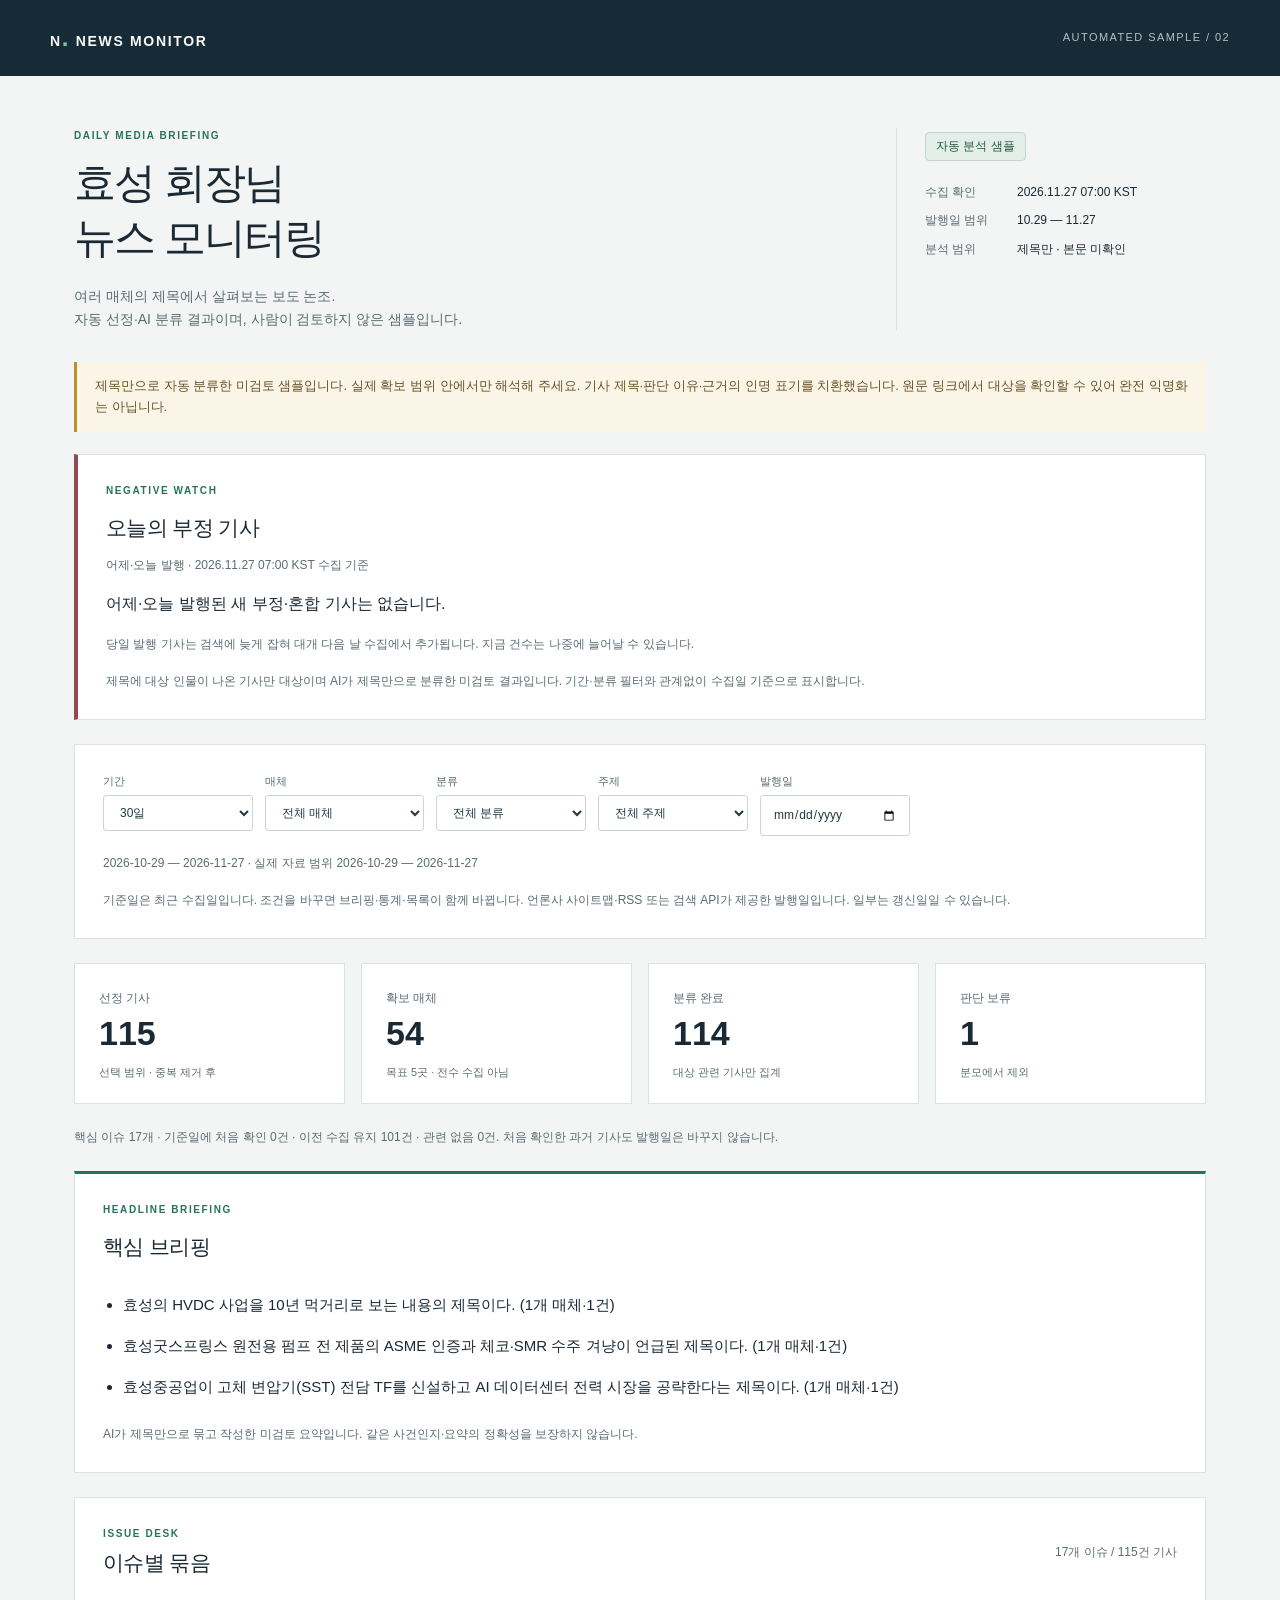
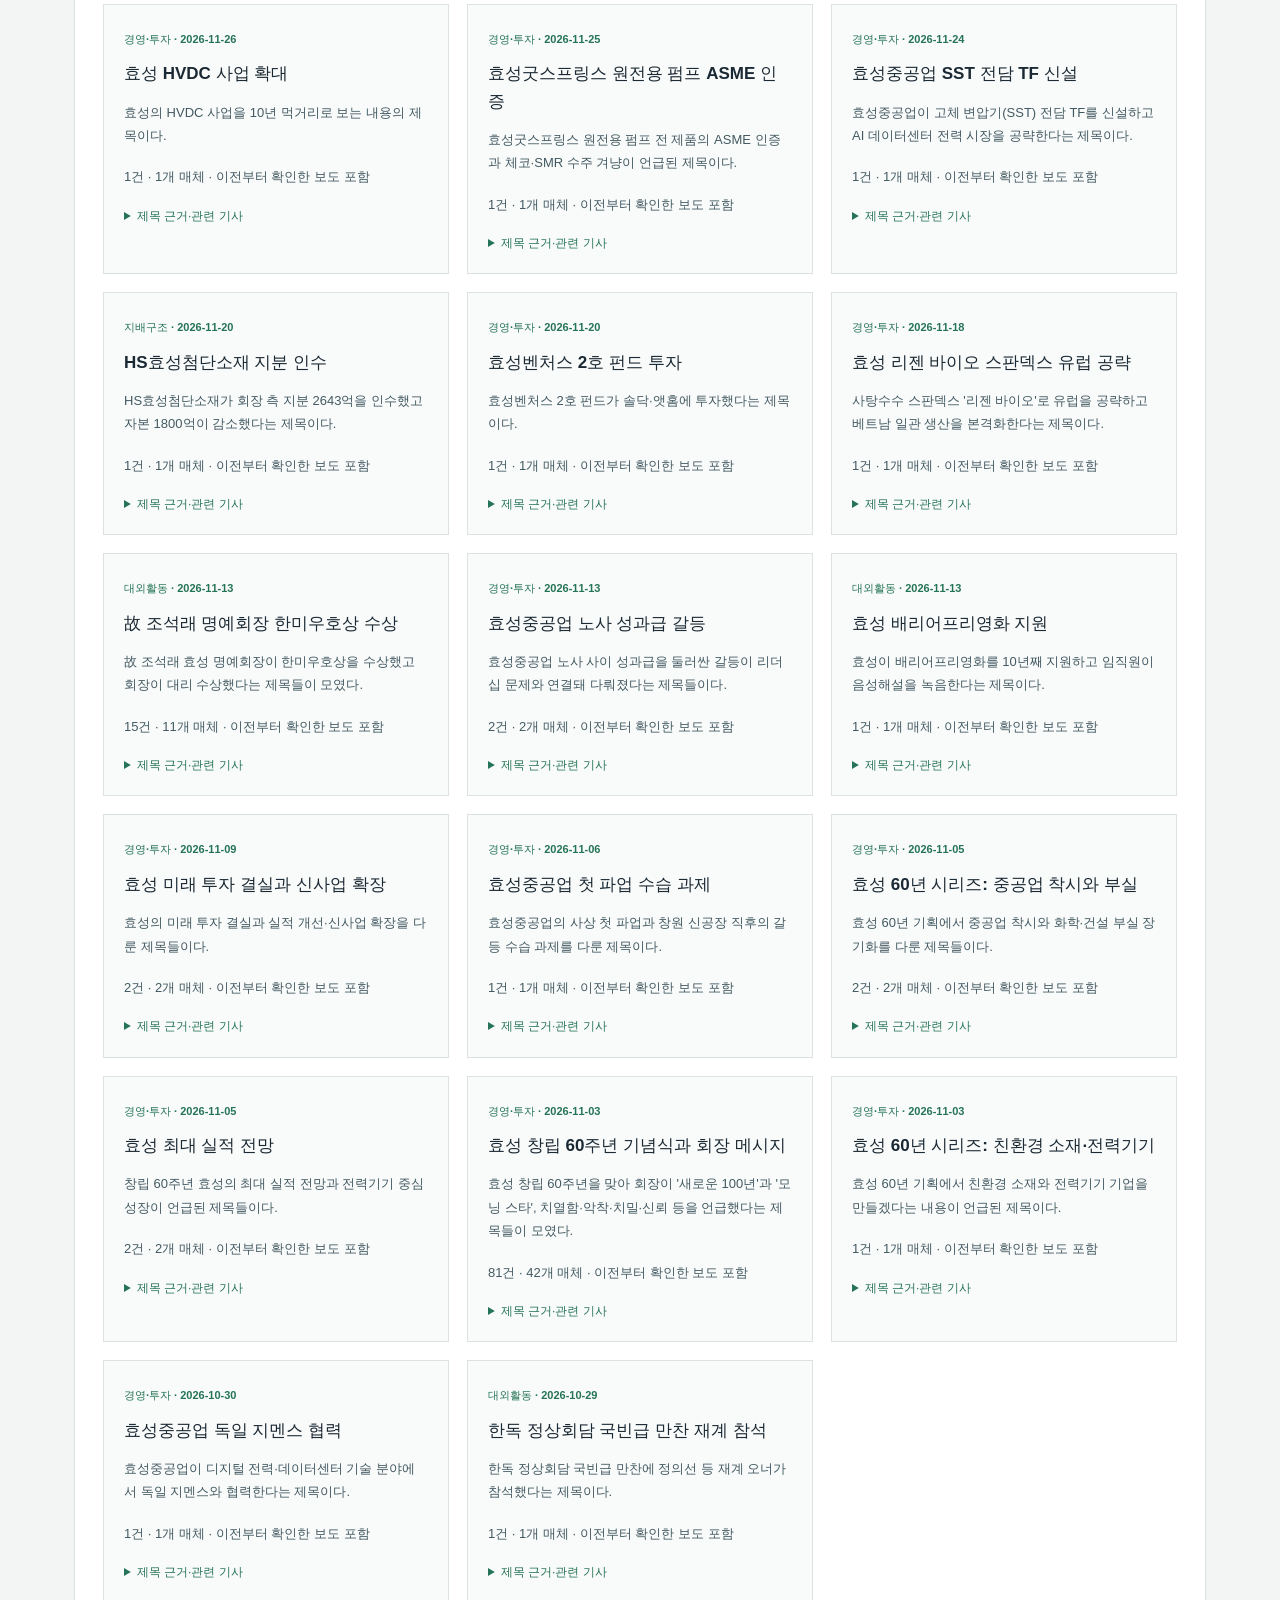
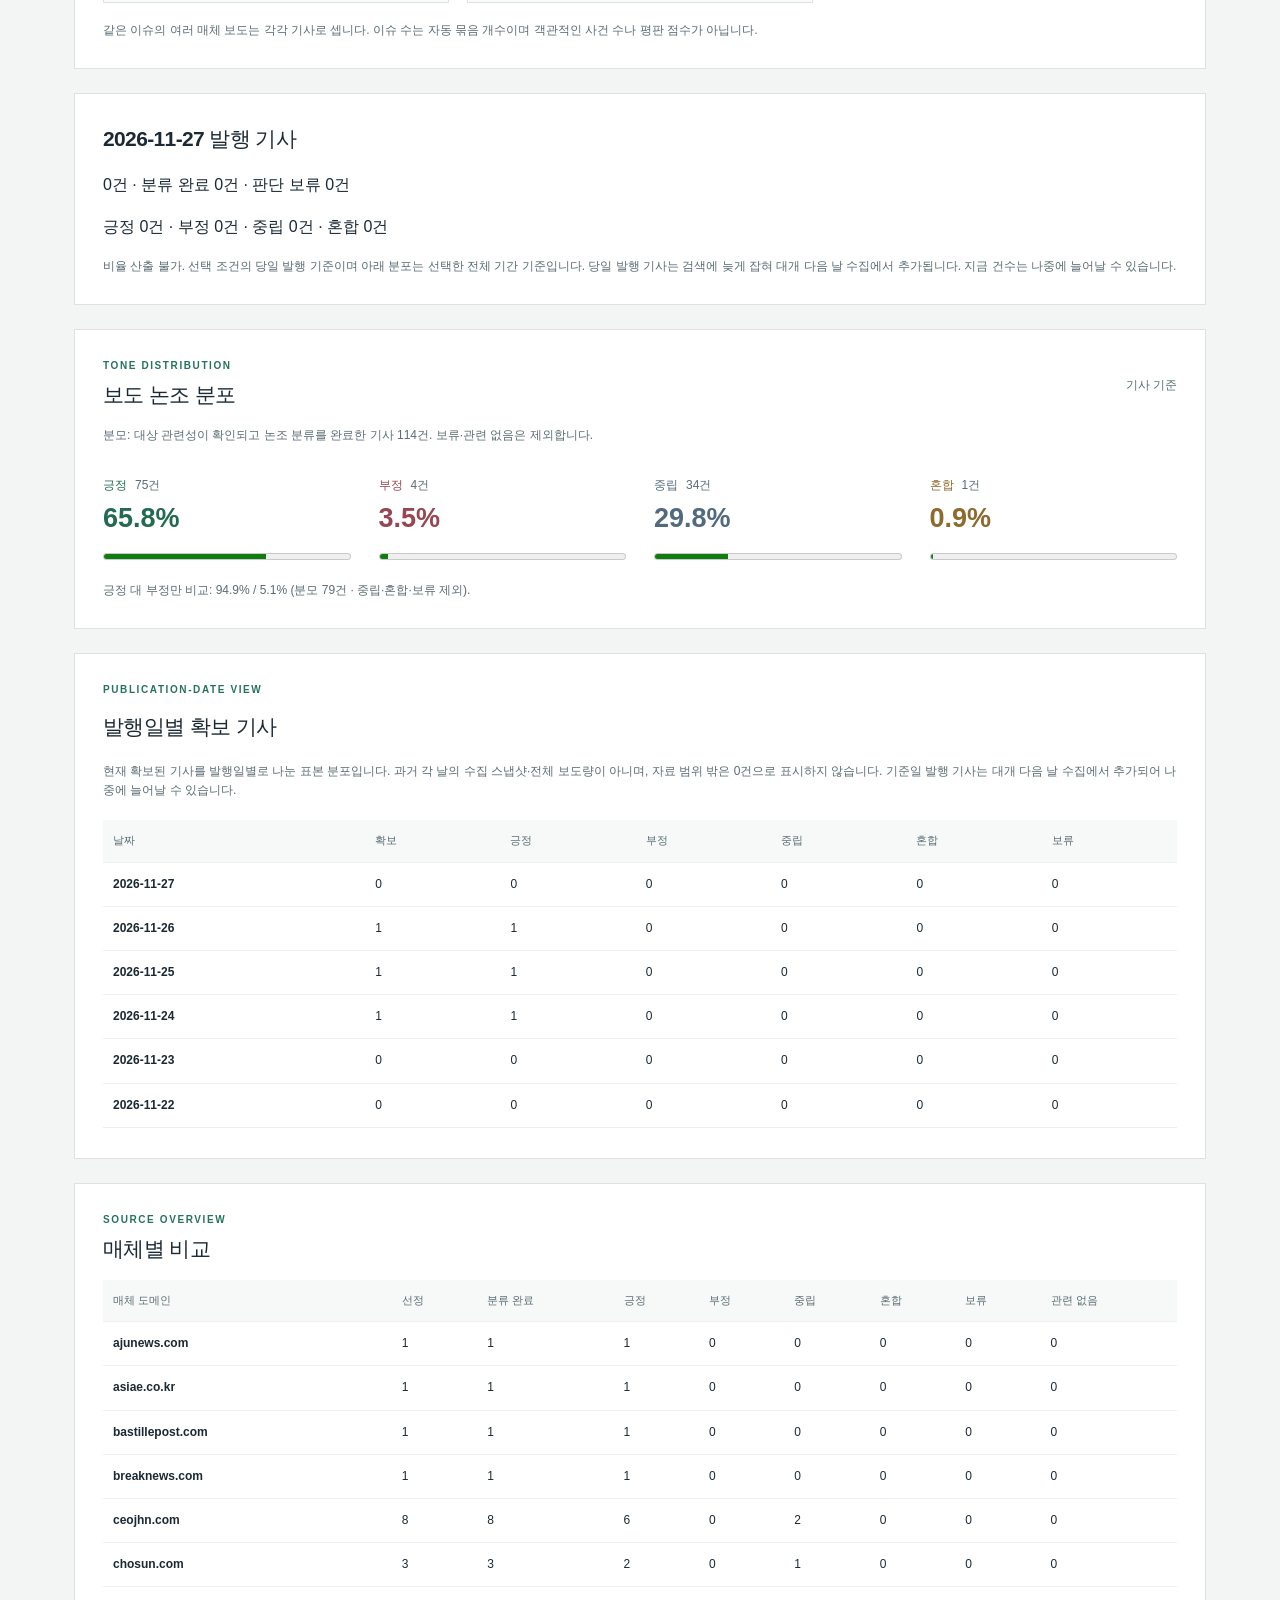
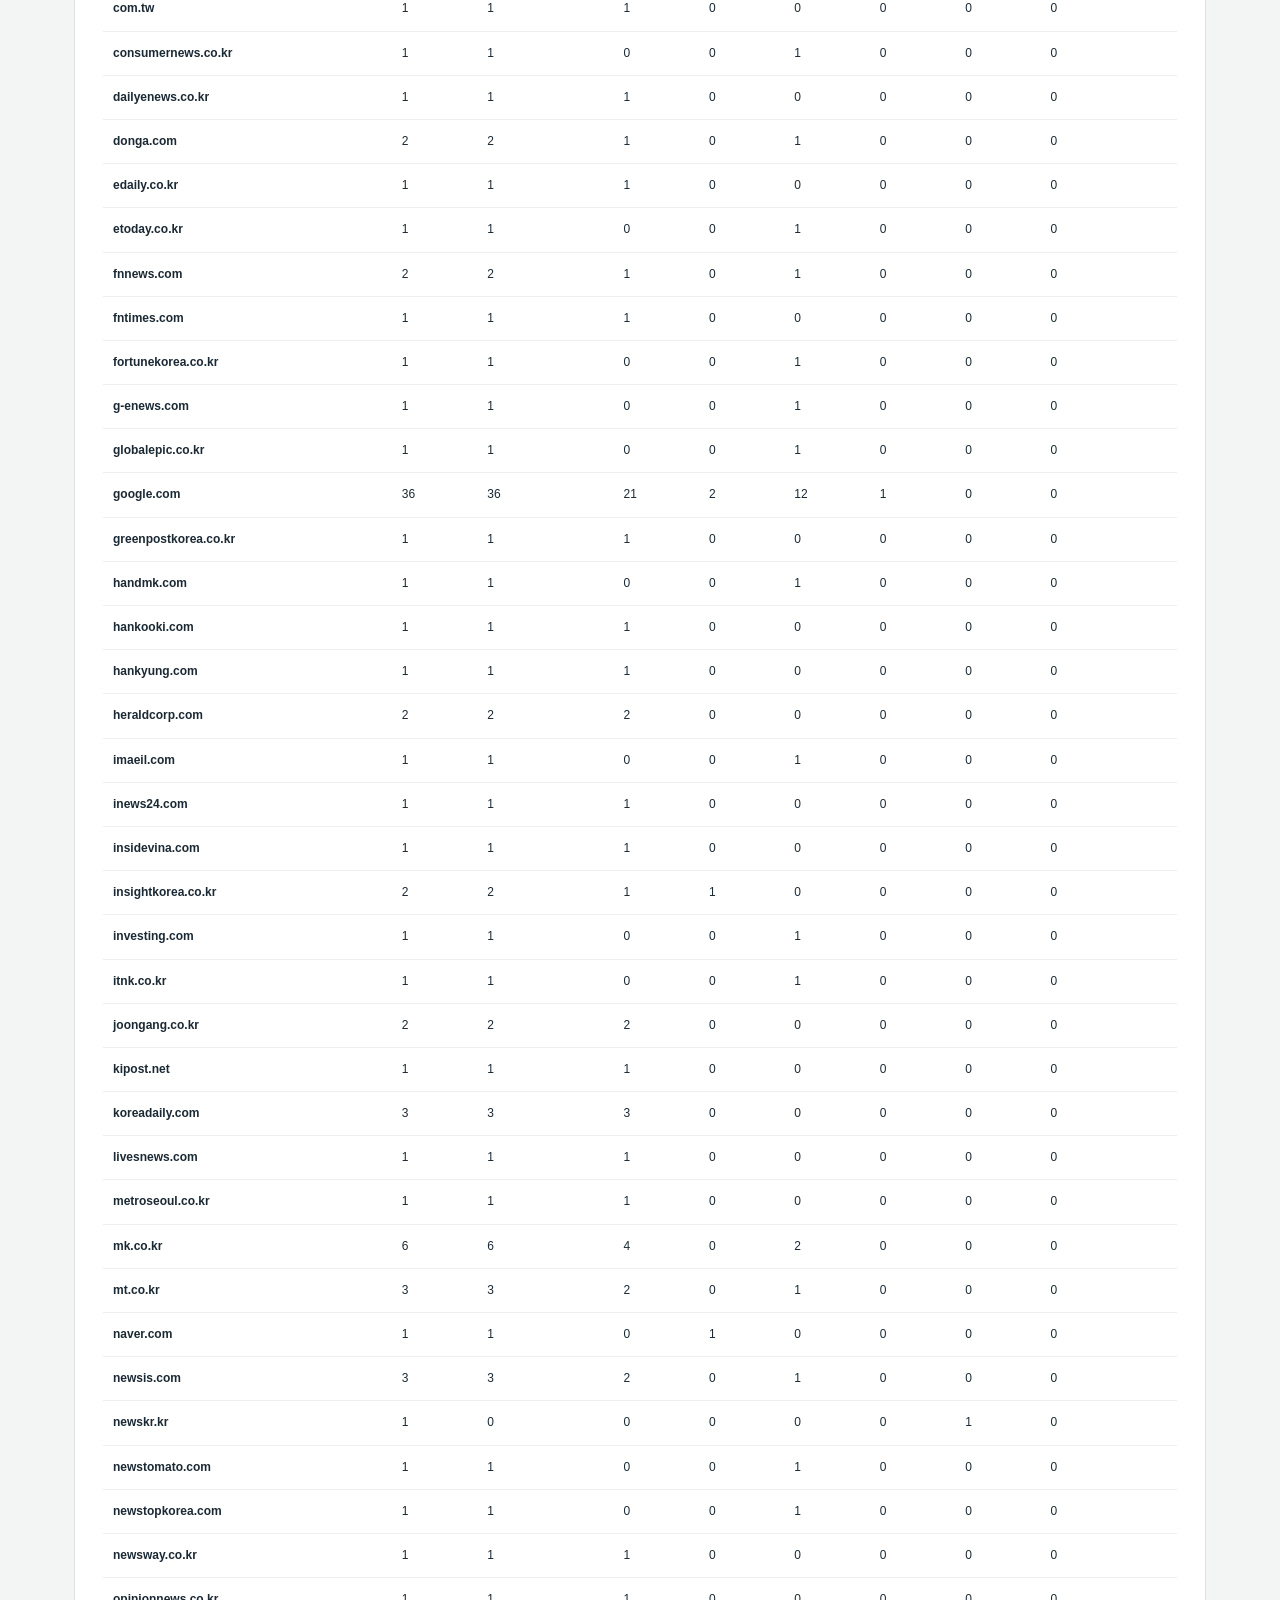
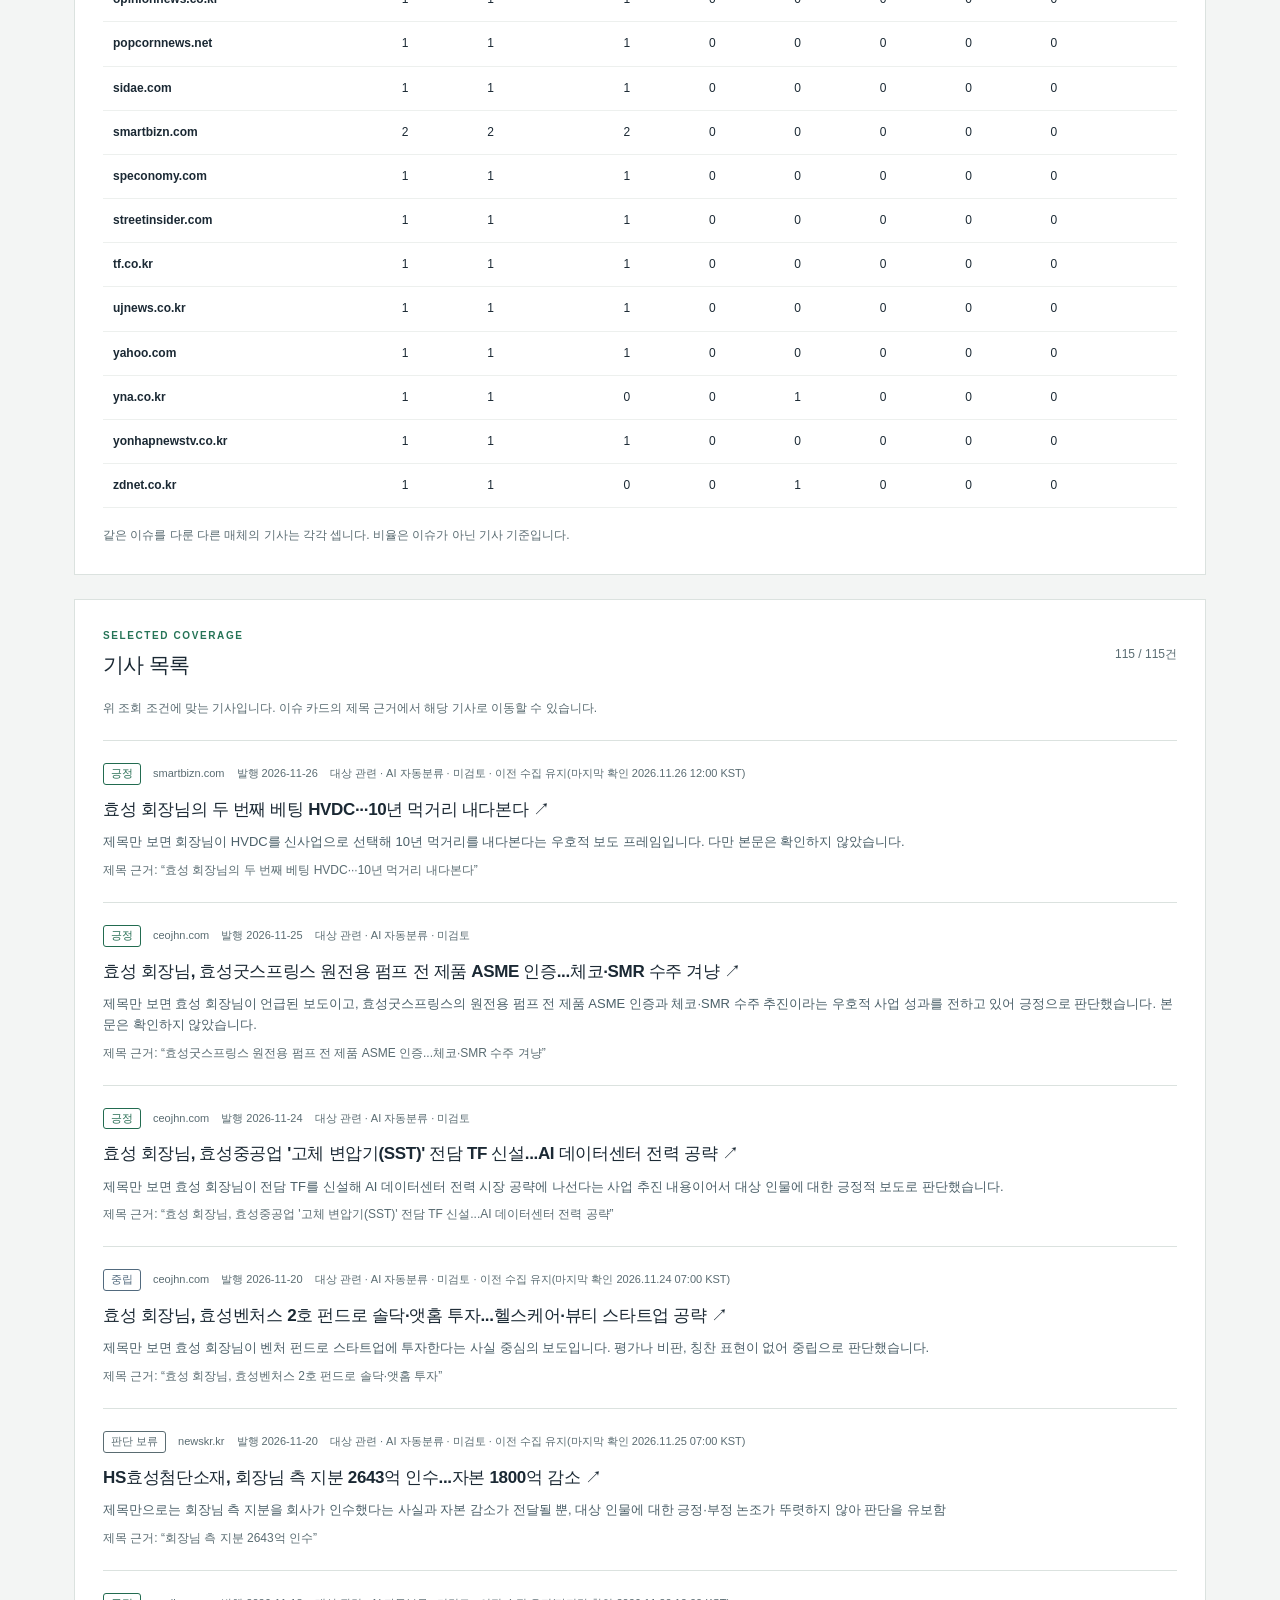
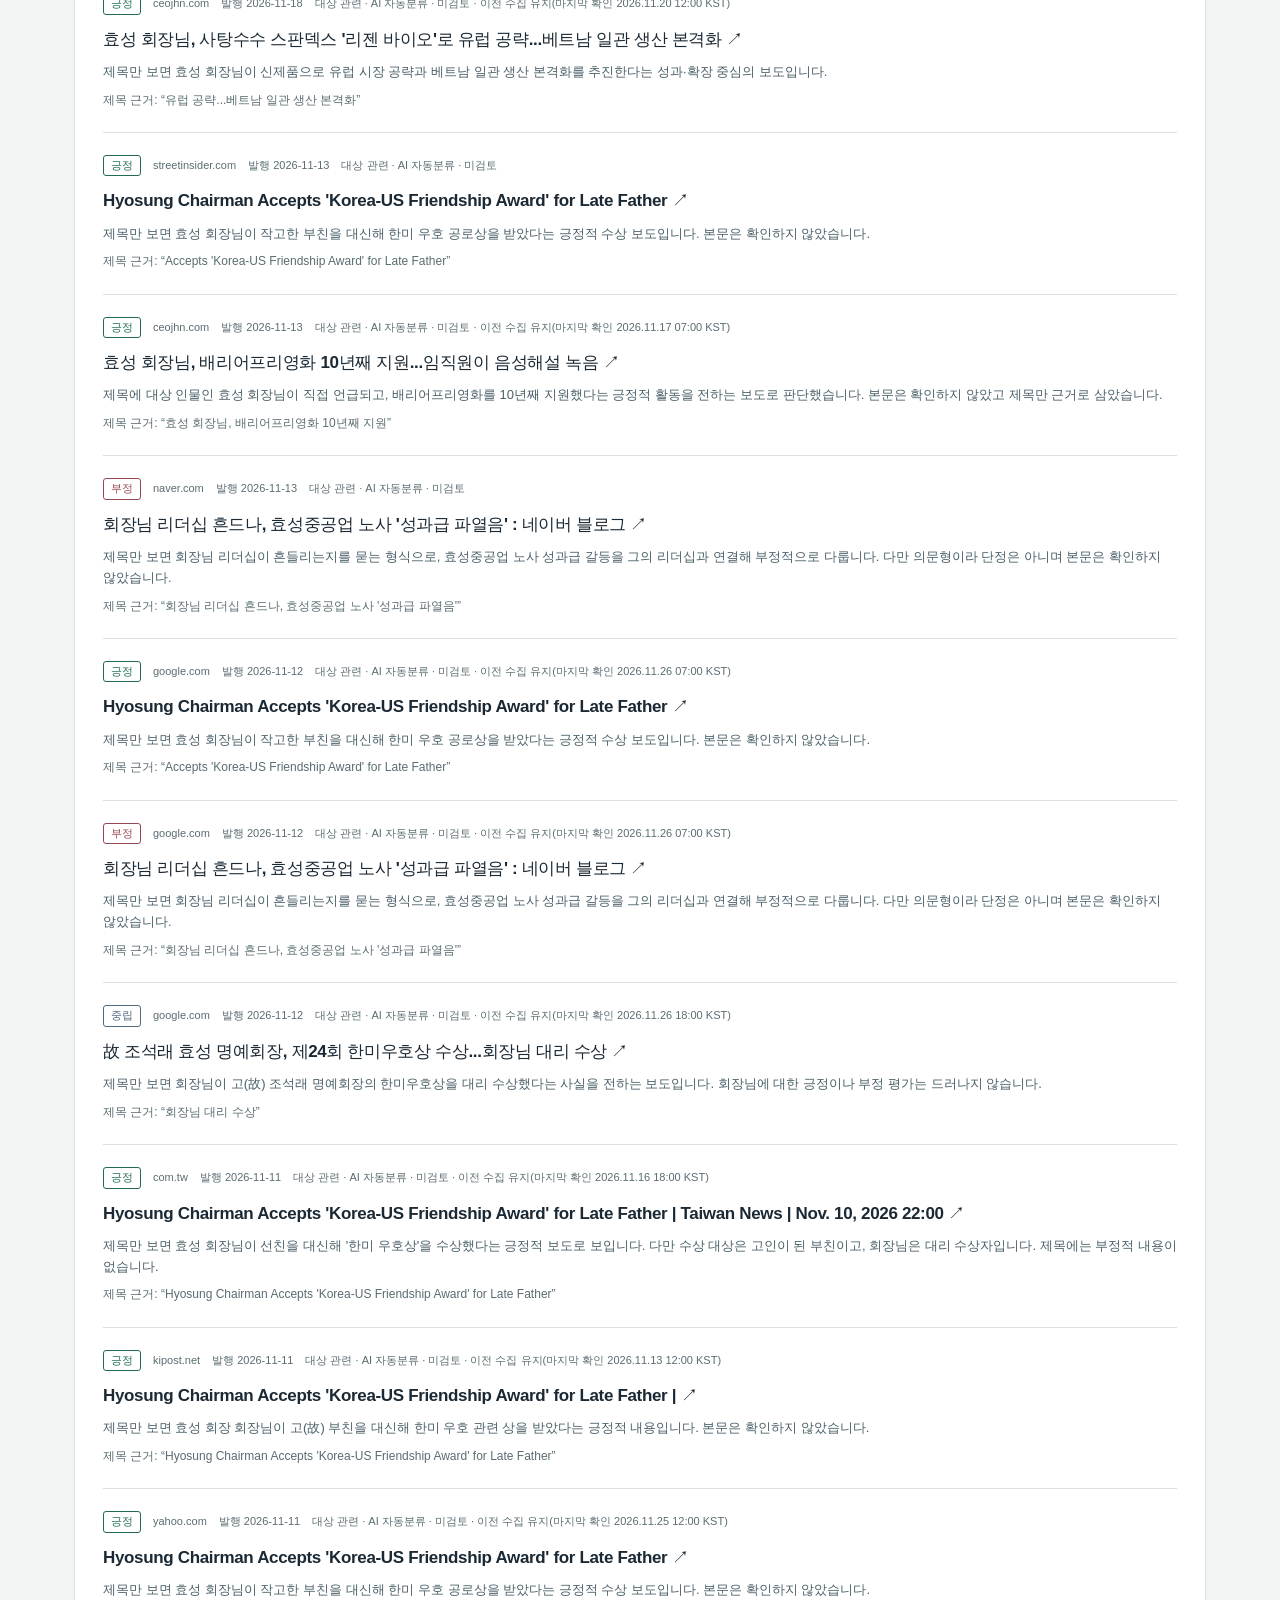
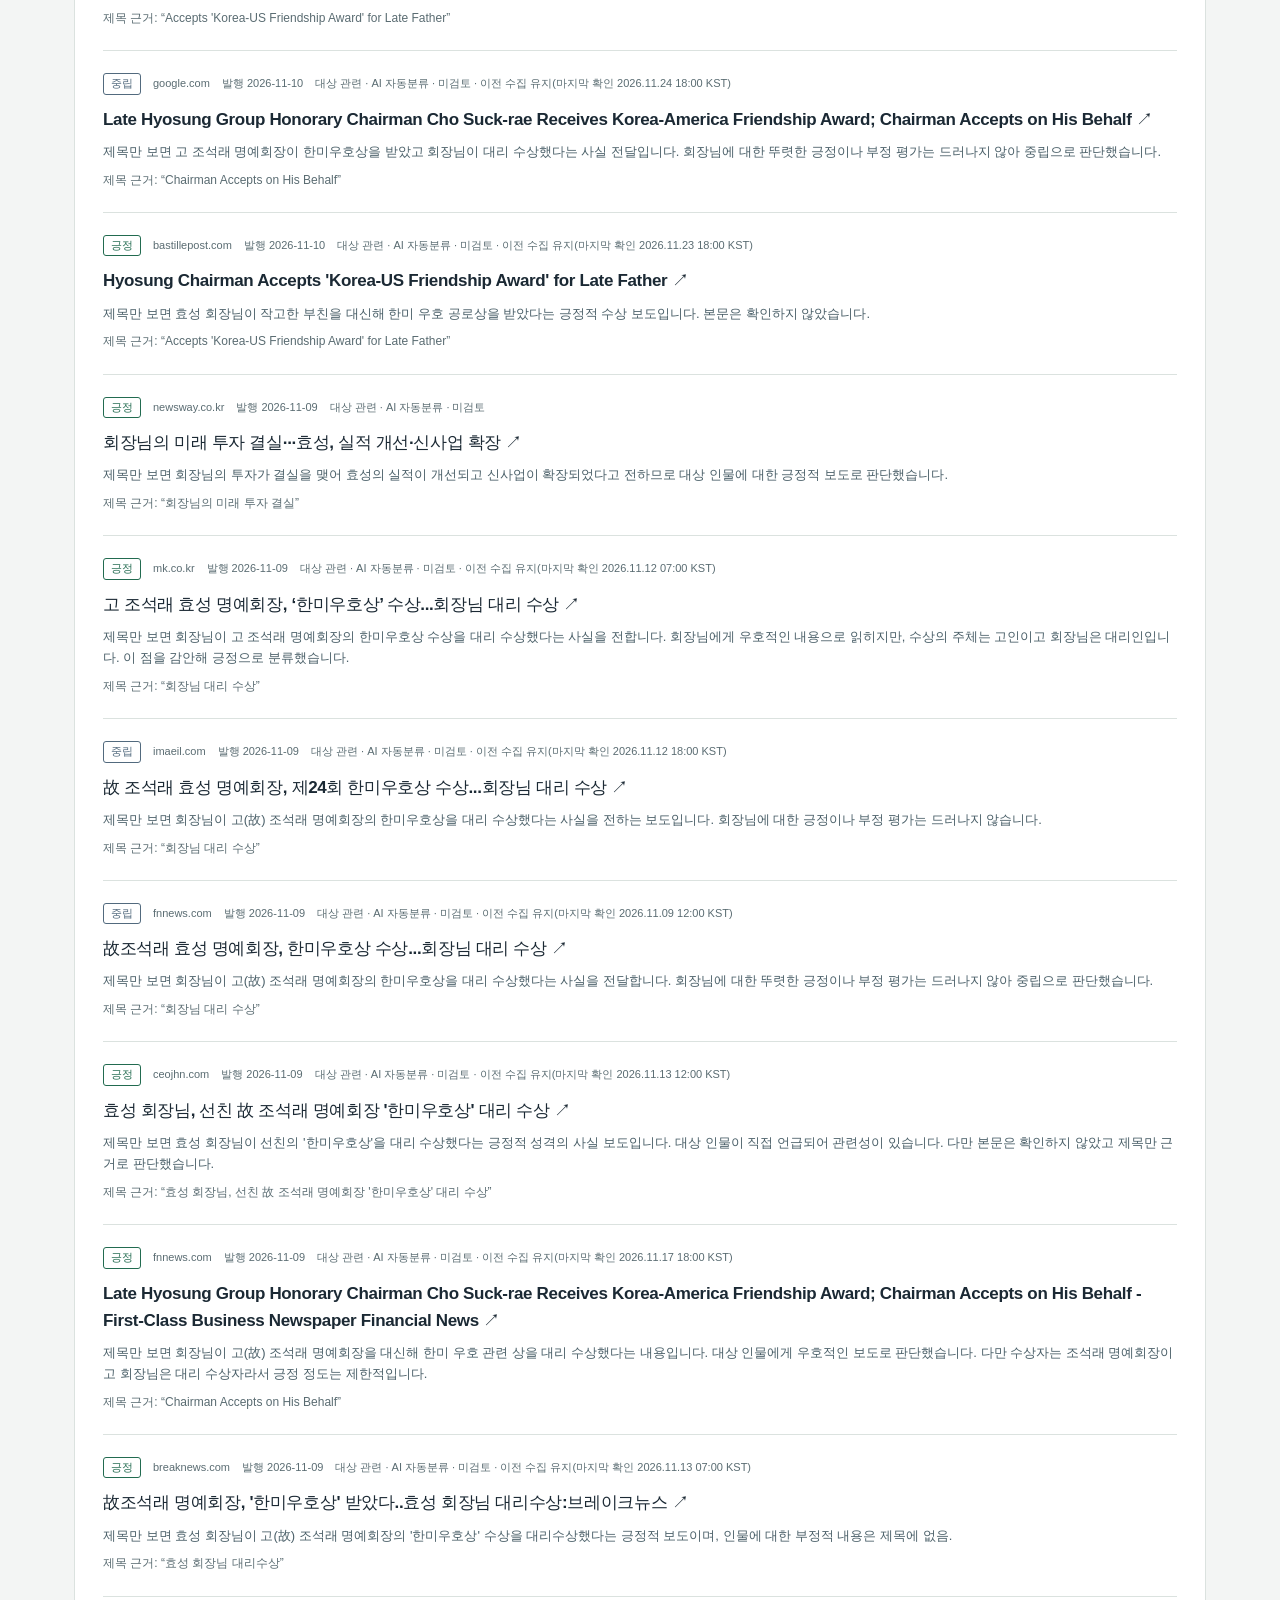
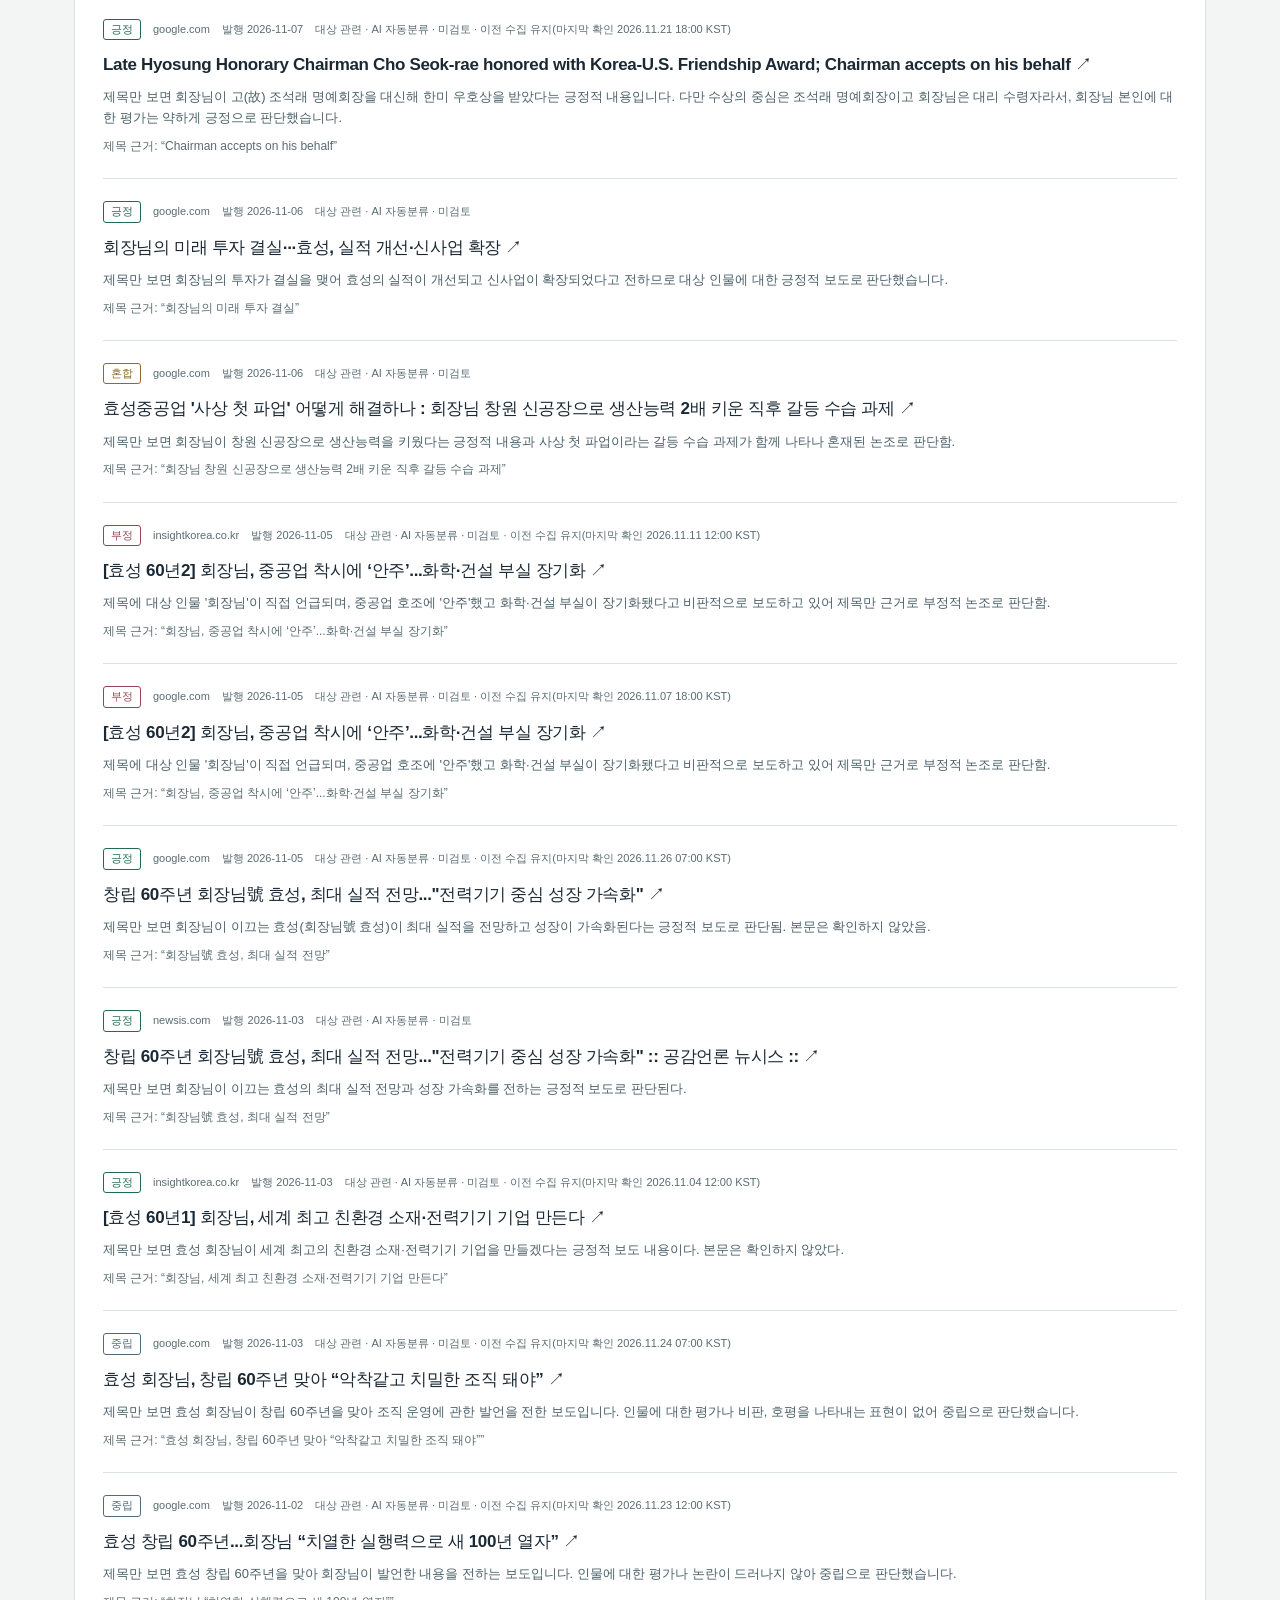
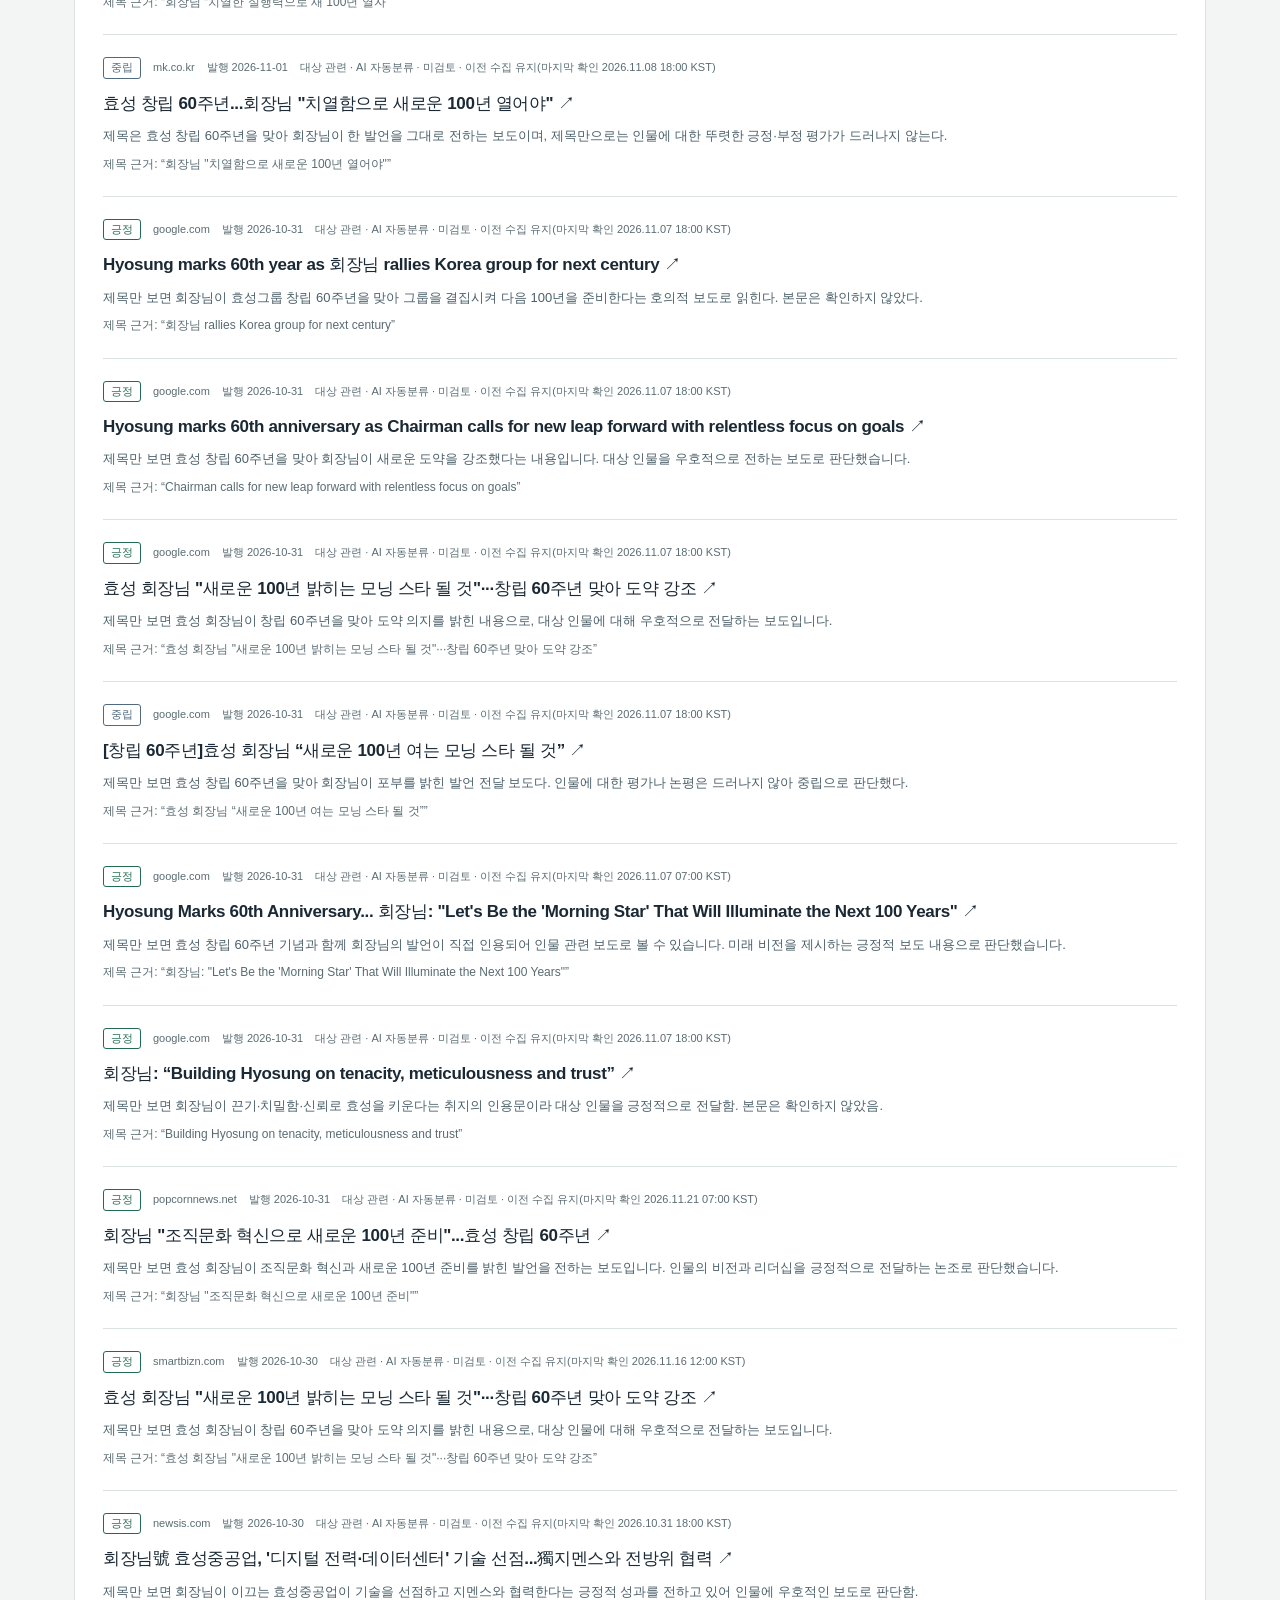
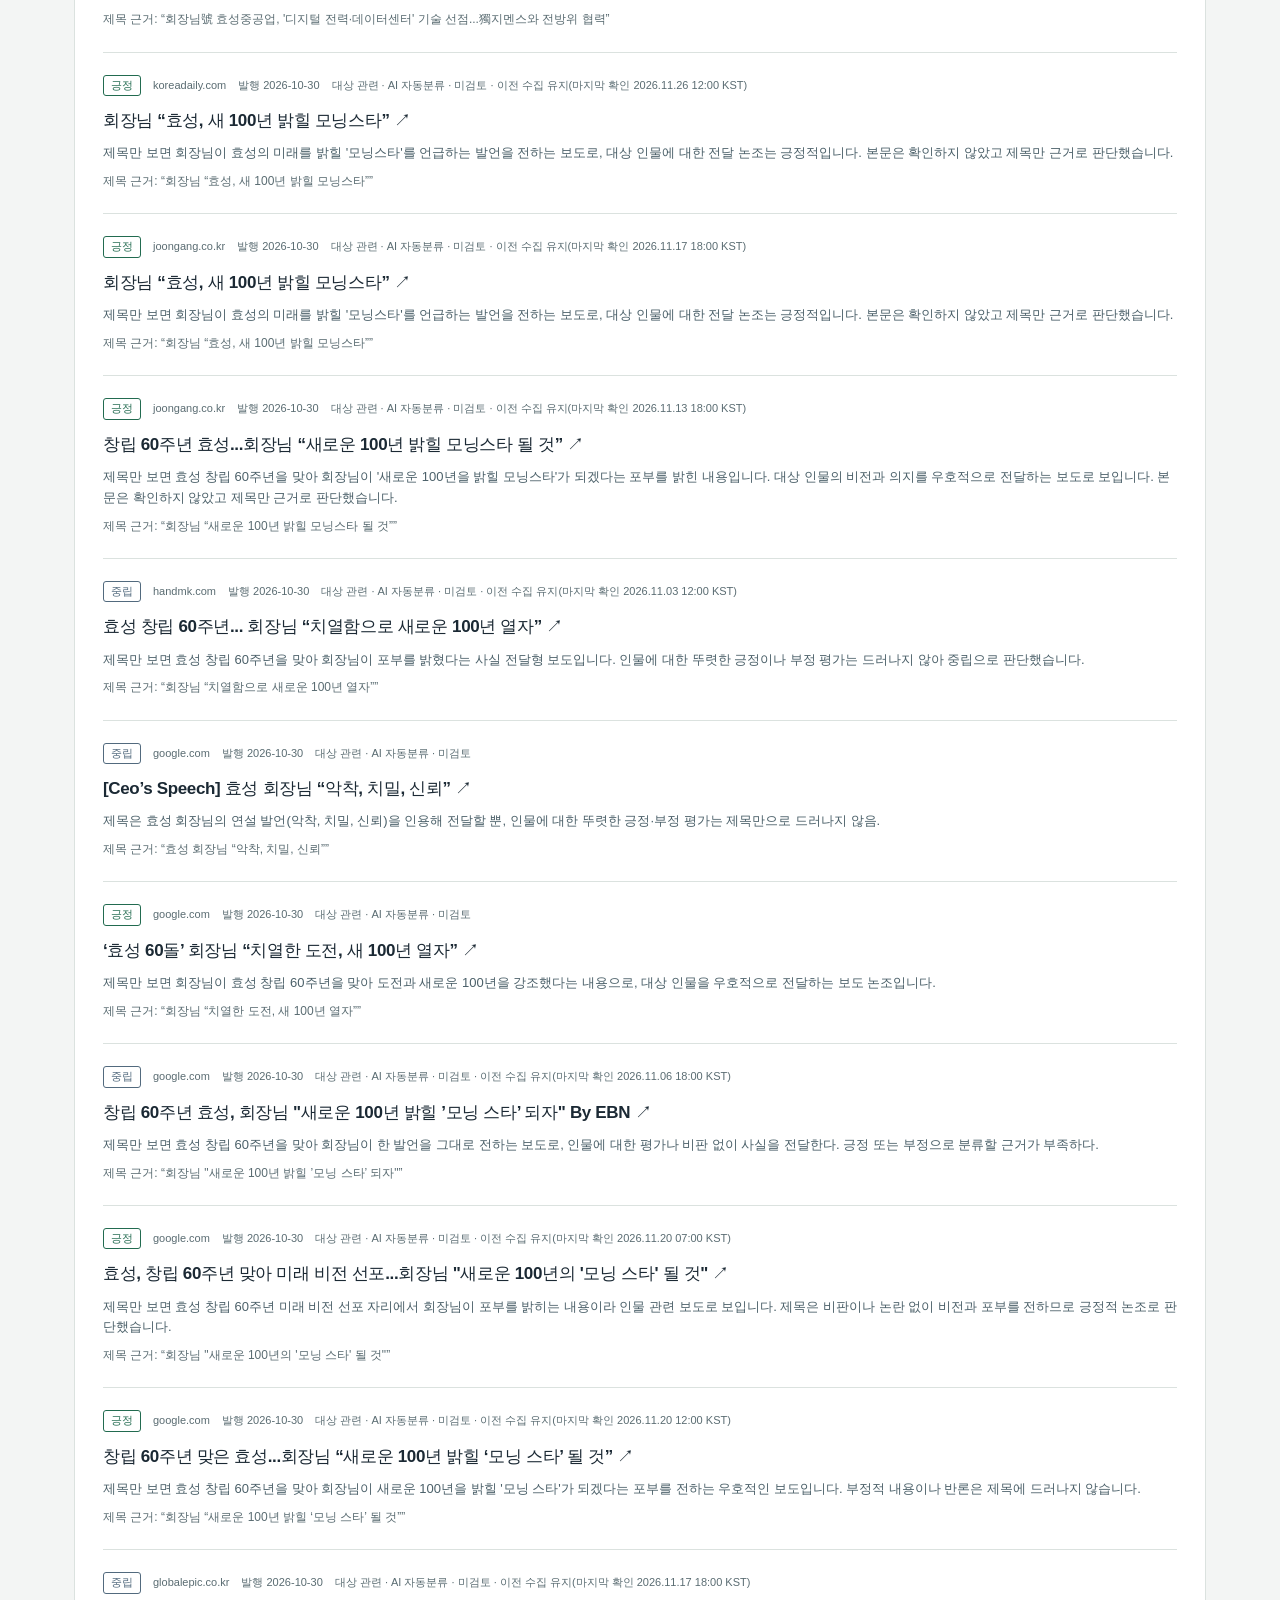
==== commit 21f1b9c3: "pages: update verified news sample" ====
--- a/index.html
+++ b/index.html
@@ -32,16 +32,16 @@
           <span class="badge">자동 분석 샘플</span>
           <dl>
             <dt>수집 확인</dt>
-            <dd>2026.11.26 18:00 KST</dd>
+            <dd>2026.11.27 07:00 KST</dd>
             <dt>발행일 범위</dt>
-            <dd>10.28 — 11.26</dd>
+            <dd>10.29 — 11.27</dd>
             <dt>분석 범위</dt>
             <dd>제목만 · 본문 미확인</dd>
           </dl>
         </aside>
       </section>
       <div class="notice" role="status">제목만으로 자동 분류한 미검토 샘플입니다. 실제 확보 범위 안에서만 해석해 주세요. 기사 제목·판단 이유·근거의 인명 표기를 치환했습니다. 원문 링크에서 대상을 확인할 수 있어 완전 익명화는 아닙니다.</div>
-      <section class="panel alert" id="negative-alert" aria-labelledby="alert-title"><p class="eyebrow">NEGATIVE WATCH</p><h2 id="alert-title">오늘의 부정 기사</h2><p class="unit">어제·오늘 발행 · 2026.11.26 18:00 KST 수집 기준</p><p>어제·오늘 발행된 새 부정·혼합 기사는 없습니다.</p><p class="footnote">당일 발행 기사는 검색에 늦게 잡혀 대개 다음 날 수집에서 추가됩니다. 지금 건수는 나중에 늘어날 수 있습니다.</p><p class="footnote">제목에 대상 인물이 나온 기사만 대상이며 AI가 제목만으로 분류한 미검토 결과입니다. 기간·분류 필터와 관계없이 수집일 기준으로 표시합니다.</p></section>
+      <section class="panel alert" id="negative-alert" aria-labelledby="alert-title"><p class="eyebrow">NEGATIVE WATCH</p><h2 id="alert-title">오늘의 부정 기사</h2><p class="unit">어제·오늘 발행 · 2026.11.27 07:00 KST 수집 기준</p><p>어제·오늘 발행된 새 부정·혼합 기사는 없습니다.</p><p class="footnote">당일 발행 기사는 검색에 늦게 잡혀 대개 다음 날 수집에서 추가됩니다. 지금 건수는 나중에 늘어날 수 있습니다.</p><p class="footnote">제목에 대상 인물이 나온 기사만 대상이며 AI가 제목만으로 분류한 미검토 결과입니다. 기간·분류 필터와 관계없이 수집일 기준으로 표시합니다.</p></section>
       <section class="panel controls" aria-label="조회 조건">
         <div class="filters">
           <label
@@ -52,7 +52,7 @@
           <label
             >매체<select id="publisher-filter">
               <option value="">전체 매체</option>
-              <option value="ajunews.com">ajunews.com</option><option value="asiae.co.kr">asiae.co.kr</option><option value="bastillepost.com">bastillepost.com</option><option value="breaknews.com">breaknews.com</option><option value="ceojhn.com">ceojhn.com</option><option value="chosun.com">chosun.com</option><option value="com.tw">com.tw</option><option value="consumernews.co.kr">consumernews.co.kr</option><option value="dailyenews.co.kr">dailyenews.co.kr</option><option value="donga.com">donga.com</option><option value="edaily.co.kr">edaily.co.kr</option><option value="etoday.co.kr">etoday.co.kr</option><option value="fnnews.com">fnnews.com</option><option value="fntimes.com">fntimes.com</option><option value="fortunekorea.co.kr">fortunekorea.co.kr</option><option value="g-enews.com">g-enews.com</option><option value="globalepic.co.kr">globalepic.co.kr</option><option value="google.com">google.com</option><option value="greenpostkorea.co.kr">greenpostkorea.co.kr</option><option value="handmk.com">handmk.com</option><option value="hankooki.com">hankooki.com</option><option value="hankyung.com">hankyung.com</option><option value="heraldcorp.com">heraldcorp.com</option><option value="imaeil.com">imaeil.com</option><option value="inews24.com">inews24.com</option><option value="insidevina.com">insidevina.com</option><option value="insightkorea.co.kr">insightkorea.co.kr</option><option value="investing.com">investing.com</option><option value="itnk.co.kr">itnk.co.kr</option><option value="joongang.co.kr">joongang.co.kr</option><option value="kipost.net">kipost.net</option><option value="koreadaily.com">koreadaily.com</option><option value="livesnews.com">livesnews.com</option><option value="m-i.kr">m-i.kr</option><option value="metroseoul.co.kr">metroseoul.co.kr</option><option value="mk.co.kr">mk.co.kr</option><option value="mt.co.kr">mt.co.kr</option><option value="naver.com">naver.com</option><option value="newsis.com">newsis.com</option><option value="newskr.kr">newskr.kr</option><option value="newstomato.com">newstomato.com</option><option value="newstopkorea.com">newstopkorea.com</option><option value="newsway.co.kr">newsway.co.kr</option><option value="opinionnews.co.kr">opinionnews.co.kr</option><option value="popcornnews.net">popcornnews.net</option><option value="sidae.com">sidae.com</option><option value="smartbizn.com">smartbizn.com</option><option value="speconomy.com">speconomy.com</option><option value="streetinsider.com">streetinsider.com</option><option value="tf.co.kr">tf.co.kr</option><option value="thepublic.kr">thepublic.kr</option><option value="ujnews.co.kr">ujnews.co.kr</option><option value="yahoo.com">yahoo.com</option><option value="yna.co.kr">yna.co.kr</option><option value="yonhapnewstv.co.kr">yonhapnewstv.co.kr</option><option value="zdnet.co.kr">zdnet.co.kr</option>
+              <option value="ajunews.com">ajunews.com</option><option value="asiae.co.kr">asiae.co.kr</option><option value="bastillepost.com">bastillepost.com</option><option value="breaknews.com">breaknews.com</option><option value="ceojhn.com">ceojhn.com</option><option value="chosun.com">chosun.com</option><option value="com.tw">com.tw</option><option value="consumernews.co.kr">consumernews.co.kr</option><option value="dailyenews.co.kr">dailyenews.co.kr</option><option value="donga.com">donga.com</option><option value="edaily.co.kr">edaily.co.kr</option><option value="etoday.co.kr">etoday.co.kr</option><option value="fnnews.com">fnnews.com</option><option value="fntimes.com">fntimes.com</option><option value="fortunekorea.co.kr">fortunekorea.co.kr</option><option value="g-enews.com">g-enews.com</option><option value="globalepic.co.kr">globalepic.co.kr</option><option value="google.com">google.com</option><option value="greenpostkorea.co.kr">greenpostkorea.co.kr</option><option value="handmk.com">handmk.com</option><option value="hankooki.com">hankooki.com</option><option value="hankyung.com">hankyung.com</option><option value="heraldcorp.com">heraldcorp.com</option><option value="imaeil.com">imaeil.com</option><option value="inews24.com">inews24.com</option><option value="insidevina.com">insidevina.com</option><option value="insightkorea.co.kr">insightkorea.co.kr</option><option value="investing.com">investing.com</option><option value="itnk.co.kr">itnk.co.kr</option><option value="joongang.co.kr">joongang.co.kr</option><option value="kipost.net">kipost.net</option><option value="koreadaily.com">koreadaily.com</option><option value="livesnews.com">livesnews.com</option><option value="metroseoul.co.kr">metroseoul.co.kr</option><option value="mk.co.kr">mk.co.kr</option><option value="mt.co.kr">mt.co.kr</option><option value="naver.com">naver.com</option><option value="newsis.com">newsis.com</option><option value="newskr.kr">newskr.kr</option><option value="newstomato.com">newstomato.com</option><option value="newstopkorea.com">newstopkorea.com</option><option value="newsway.co.kr">newsway.co.kr</option><option value="opinionnews.co.kr">opinionnews.co.kr</option><option value="popcornnews.net">popcornnews.net</option><option value="sidae.com">sidae.com</option><option value="smartbizn.com">smartbizn.com</option><option value="speconomy.com">speconomy.com</option><option value="streetinsider.com">streetinsider.com</option><option value="tf.co.kr">tf.co.kr</option><option value="ujnews.co.kr">ujnews.co.kr</option><option value="yahoo.com">yahoo.com</option><option value="yna.co.kr">yna.co.kr</option><option value="yonhapnewstv.co.kr">yonhapnewstv.co.kr</option><option value="zdnet.co.kr">zdnet.co.kr</option>
             </select></label
           >
           <label
@@ -76,19 +76,19 @@
             >발행일<input id="date-filter" type="date"
           /></label>
         </div>
-        <p id="scope-note" class="footnote" aria-live="polite">2026-10-28 — 2026-11-26 · 실제 자료 범위 2026-10-28 — 2026-11-26</p>
+        <p id="scope-note" class="footnote" aria-live="polite">2026-10-29 — 2026-11-27 · 실제 자료 범위 2026-10-29 — 2026-11-27</p>
         <p class="footnote">
           기준일은 최근 수집일입니다. 조건을 바꾸면 브리핑·통계·목록이 함께
           바뀝니다. 언론사 사이트맵·RSS 또는 검색 API가 제공한 발행일입니다. 일부는 갱신일일 수 있습니다.
         </p>
       </section>
-      <section class="metrics" aria-label="샘플 현황"><div class="metric"><span class="metric-label">선정 기사</span><strong class="metric-value">120</strong><span class="metric-note">선택 범위 · 중복 제거 후</span></div><div class="metric"><span class="metric-label">확보 매체</span><strong class="metric-value">56</strong><span class="metric-note">목표 5곳 · 전수 수집 아님</span></div><div class="metric"><span class="metric-label">분류 완료</span><strong class="metric-value">119</strong><span class="metric-note">대상 관련 기사만 집계</span></div><div class="metric"><span class="metric-label">판단 보류</span><strong class="metric-value">1</strong><span class="metric-note">분모에서 제외</span></div></section>
-      <p id="coverage-detail" class="coverage-detail">핵심 이슈 18개 · 기준일에 처음 확인 3건 · 이전 수집 유지 108건</p>
+      <section class="metrics" aria-label="샘플 현황"><div class="metric"><span class="metric-label">선정 기사</span><strong class="metric-value">115</strong><span class="metric-note">선택 범위 · 중복 제거 후</span></div><div class="metric"><span class="metric-label">확보 매체</span><strong class="metric-value">54</strong><span class="metric-note">목표 5곳 · 전수 수집 아님</span></div><div class="metric"><span class="metric-label">분류 완료</span><strong class="metric-value">114</strong><span class="metric-note">대상 관련 기사만 집계</span></div><div class="metric"><span class="metric-label">판단 보류</span><strong class="metric-value">1</strong><span class="metric-note">분모에서 제외</span></div></section>
+      <p id="coverage-detail" class="coverage-detail">핵심 이슈 17개 · 기준일에 처음 확인 0건 · 이전 수집 유지 101건</p>
       <section class="panel briefing" aria-labelledby="briefing-title">
         <p class="eyebrow">HEADLINE BRIEFING</p>
         <h2 id="briefing-title">핵심 브리핑</h2>
         <ul id="briefing-lines">
-          <li>효성의 HVDC를 10년 먹거리로 보는 제목이다. (1개 매체·1건)</li><li>효성굿스프링스의 원전용 펌프 전 제품 ASME 인증과 체코·SMR 수주 겨냥을 다룬 제목이다. (1개 매체·1건)</li><li>효성중공업이 고체 변압기 전담 TF를 신설하고 AI 데이터센터 전력을 공략한다는 제목이다. (1개 매체·1건)</li>
+          <li>효성의 HVDC 사업을 10년 먹거리로 보는 내용의 제목이다. (1개 매체·1건)</li><li>효성굿스프링스 원전용 펌프 전 제품의 ASME 인증과 체코·SMR 수주 겨냥이 언급된 제목이다. (1개 매체·1건)</li><li>효성중공업이 고체 변압기(SST) 전담 TF를 신설하고 AI 데이터센터 전력 시장을 공략한다는 제목이다. (1개 매체·1건)</li>
         </ul>
         <p class="footnote">AI가 제목만으로 묶고 작성한 미검토 요약입니다. 같은 사건인지·요약의 정확성을 보장하지 않습니다.</p>
       </section>
@@ -98,15 +98,15 @@
             <p class="eyebrow">ISSUE DESK</p>
             <h2 id="issues-title">이슈별 묶음</h2>
           </div>
-          <span class="unit" id="issue-count">18개 이슈 / 120건 기사</span>
-        </div>
-        <div class="issue-grid" id="issue-cards"><article class="issue-card"><span class="issue-topic">경영·투자</span><h3>효성 HVDC 사업</h3><p>효성의 HVDC를 10년 먹거리로 보는 제목이다.</p><p class="footnote">1건 · 1개 매체</p><details><summary>제목 근거·관련 기사</summary><ul><li><a href="#article-26a6f54714346387639a">smartbizn.com: “효성 회장님의 두 번째 베팅 HVDC···10년 먹거리 내다본다”</a></li></ul></details></article><article class="issue-card"><span class="issue-topic">경영·투자</span><h3>효성굿스프링스 원전용 펌프 ASME 인증</h3><p>효성굿스프링스의 원전용 펌프 전 제품 ASME 인증과 체코·SMR 수주 겨냥을 다룬 제목이다.</p><p class="footnote">1건 · 1개 매체</p><details><summary>제목 근거·관련 기사</summary><ul><li><a href="#article-f566e06ac71d6ee068d1">ceojhn.com: “효성 회장님, 효성굿스프링스 원전용 펌프 전 제품 ASME 인증...체코·SMR 수주 겨냥”</a></li></ul></details></article><article class="issue-card"><span class="issue-topic">경영·투자</span><h3>효성중공업 SST 전담 TF</h3><p>효성중공업이 고체 변압기 전담 TF를 신설하고 AI 데이터센터 전력을 공략한다는 제목이다.</p><p class="footnote">1건 · 1개 매체</p><details><summary>제목 근거·관련 기사</summary><ul><li><a href="#article-bef383b7fbde71eb50de">ceojhn.com: “효성 회장님, 효성중공업 &#x27;고체 변압기(SST)&#x27; 전담 TF 신설...AI 데이터센터 전력 공략”</a></li></ul></details></article><article class="issue-card"><span class="issue-topic">지배구조</span><h3>HS효성첨단소재 지분 인수</h3><p>HS효성첨단소재가 회장 측 지분을 인수하고 자본이 감소했다는 제목이다.</p><p class="footnote">1건 · 1개 매체</p><details><summary>제목 근거·관련 기사</summary><ul><li><a href="#article-74fc8f88cf9e3eccec77">newskr.kr: “HS효성첨단소재, 회장님 측 지분 2643억 인수...자본 1800억 감소”</a></li></ul></details></article><article class="issue-card"><span class="issue-topic">경영·투자</span><h3>효성벤처스 2호 펀드 투자</h3><p>효성벤처스 2호 펀드가 솔닥·앳홈에 투자했다는 제목이다.</p><p class="footnote">1건 · 1개 매체</p><details><summary>제목 근거·관련 기사</summary><ul><li><a href="#article-db707d8baf20407ce0a0">ceojhn.com: “효성 회장님, 효성벤처스 2호 펀드로 솔닥·앳홈 투자...헬스케어·뷰티 스타트업 공략”</a></li></ul></details></article><article class="issue-card"><span class="issue-topic">경영·투자</span><h3>효성 리젠 바이오 스판덱스</h3><p>사탕수수 스판덱스 리젠 바이오로 유럽을 공략하고 베트남 일관 생산을 본격화한다는 제목이다.</p><p class="footnote">1건 · 1개 매체</p><details><summary>제목 근거·관련 기사</summary><ul><li><a href="#article-dac4b99b258f1788aec8">ceojhn.com: “효성 회장님, 사탕수수 스판덱스 &#x27;리젠 바이오&#x27;로 유럽 공략...베트남 일관 생산 본격화”</a></li></ul></details></article><article class="issue-card"><span class="issue-topic">대외활동</span><h3>배리어프리영화 지원</h3><p>배리어프리영화를 10년째 지원하고 임직원이 음성해설을 녹음한다는 제목이다.</p><p class="footnote">1건 · 1개 매체</p><details><summary>제목 근거·관련 기사</summary><ul><li><a href="#article-8bfd396ecbf54f54f0c3">ceojhn.com: “효성 회장님, 배리어프리영화 10년째 지원...임직원이 음성해설 녹음”</a></li></ul></details></article><article class="issue-card"><span class="issue-topic">대외활동</span><h3>故 조석래 명예회장 한미우호상 수상</h3><p>故 조석래 명예회장이 한미우호상을 받았고 회장이 대리 수상했다는 제목들이다.</p><p class="footnote">15건 · 11개 매체</p><details><summary>제목 근거·관련 기사</summary><ul><li><a href="#article-0d90779241e03127fa01">ceojhn.com: “효성 회장님, 선친 故 조석래 명예회장 &#x27;한미우호상&#x27; 대리 수상”</a></li><li><a href="#article-1d4623cc91b8823b1b7f">google.com: “Late Hyosung Group Honorary Chairman Cho Suck-rae Receives Korea-America Friendship Award; Chairman Accepts on His Behalf”</a></li><li><a href="#article-1ec9f65cddb9a9cd20f7">yahoo.com: “Hyosung Chairman Accepts &#x27;Korea-US Friendship Award&#x27; for Late Father”</a></li><li><a href="#article-491977ed4b443978081f">google.com: “故 조석래 효성 명예회장, 제24회 한미우호상 수상...회장님 대리 수상”</a></li><li><a href="#article-64319143a60d1cfa4a66">breaknews.com: “故조석래 명예회장, &#x27;한미우호상&#x27; 받았다..효성 회장님 대리수상:브레이크뉴스”</a></li><li><a href="#article-6ac6a83f4052dee51de2">google.com: “Hyosung Chairman Accepts &#x27;Korea-US Friendship Award&#x27; for Late Father”</a></li><li><a href="#article-6f6c03ac2bd4ab0dcc5e">streetinsider.com: “Hyosung Chairman Accepts &#x27;Korea-US Friendship Award&#x27; for Late Father”</a></li><li><a href="#article-79ae18193bf08978d8bc">fnnews.com: “故조석래 효성 명예회장, 한미우호상 수상...회장님 대리 수상”</a></li><li><a href="#article-7e7a075c24c048513d1d">imaeil.com: “故 조석래 효성 명예회장, 제24회 한미우호상 수상...회장님 대리 수상”</a></li><li><a href="#article-82b0e97b85338675634f">google.com: “Late Hyosung Honorary Chairman Cho Seok-rae honored with Korea-U.S. Friendship Award; Chairman accepts on his behalf”</a></li><li><a href="#article-8de7cb1ae52954fd9987">fnnews.com: “Late Hyosung Group Honorary Chairman Cho Suck-rae Receives Korea-America Friendship Award; Chairman Accepts on His Behalf - First-Class Business Newspaper Finan”</a></li><li><a href="#article-a11c8dffba83ba197723">mk.co.kr: “고 조석래 효성 명예회장, ‘한미우호상’ 수상...회장님 대리 수상”</a></li><li><a href="#article-e6d344de2f5a3a2b5e2b">com.tw: “Hyosung Chairman Accepts &#x27;Korea-US Friendship Award&#x27; for Late Father | Taiwan News | Nov. 10, 2026 22:00”</a></li><li><a href="#article-f90684dbb3bb91c265ef">bastillepost.com: “Hyosung Chairman Accepts &#x27;Korea-US Friendship Award&#x27; for Late Father”</a></li><li><a href="#article-fd1b4f9665b4572388f7">kipost.net: “Hyosung Chairman Accepts &#x27;Korea-US Friendship Award&#x27; for Late Father |”</a></li></ul></details></article><article class="issue-card"><span class="issue-topic">경영·투자</span><h3>효성중공업 노사 성과급 갈등</h3><p>효성중공업 노사의 성과급을 둘러싼 갈등을 다룬 제목들이다.</p><p class="footnote">2건 · 2개 매체</p><details><summary>제목 근거·관련 기사</summary><ul><li><a href="#article-b09324357da19b75223c">naver.com: “회장님 리더십 흔드나, 효성중공업 노사 &#x27;성과급 파열음&#x27; : 네이버 블로그”</a></li><li><a href="#article-bc82d31c988e659218da">google.com: “회장님 리더십 흔드나, 효성중공업 노사 &#x27;성과급 파열음&#x27; : 네이버 블로그”</a></li></ul></details></article><article class="issue-card"><span class="issue-topic">경영·투자</span><h3>효성 실적 전망과 신사업 확장</h3><p>효성의 최대 실적 전망과 실적 개선·신사업 확장을 다룬 제목들이다.</p><p class="footnote">4건 · 3개 매체</p><details><summary>제목 근거·관련 기사</summary><ul><li><a href="#article-05c06f1eadd1b0287c5e">google.com: “회장님의 미래 투자 결실···효성, 실적 개선·신사업 확장”</a></li><li><a href="#article-09f3f39f71c92be22bbb">google.com: “창립 60주년 회장님號 효성, 최대 실적 전망...&quot;전력기기 중심 성장 가속화&quot;”</a></li><li><a href="#article-7e18fbc5bcd9ca79952c">newsway.co.kr: “회장님의 미래 투자 결실···효성, 실적 개선·신사업 확장”</a></li><li><a href="#article-e270e96eadf087cac5ef">newsis.com: “창립 60주년 회장님號 효성, 최대 실적 전망...&quot;전력기기 중심 성장 가속화&quot; :: 공감언론 뉴시스 ::”</a></li></ul></details></article><article class="issue-card"><span class="issue-topic">경영·투자</span><h3>효성 60년 2편 연재</h3><p>중공업 착시와 화학·건설 부실 장기화를 다룬 연재 기사 제목들이다.</p><p class="footnote">2건 · 2개 매체</p><details><summary>제목 근거·관련 기사</summary><ul><li><a href="#article-7fc0bf08522196663f35">google.com: “[효성 60년2] 회장님, 중공업 착시에 ‘안주’...화학·건설 부실 장기화”</a></li><li><a href="#article-d57d412322bfaad156fc">insightkorea.co.kr: “[효성 60년2] 회장님, 중공업 착시에 ‘안주’...화학·건설 부실 장기화”</a></li></ul></details></article><article class="issue-card"><span class="issue-topic">경영·투자</span><h3>효성중공업 첫 파업</h3><p>효성중공업 사상 첫 파업과 창원 신공장 직후의 갈등 수습 과제를 다룬 제목이다.</p><p class="footnote">1건 · 1개 매체</p><details><summary>제목 근거·관련 기사</summary><ul><li><a href="#article-eb21bd40e1baad3462c8">google.com: “효성중공업 &#x27;사상 첫 파업&#x27; 어떻게 해결하나 : 회장님 창원 신공장으로 생산능력 2배 키운 직후 갈등 수습 과제”</a></li></ul></details></article><article class="issue-card"><span class="issue-topic">경영·투자</span><h3>효성 창립 60주년 기념사</h3><p>창립 60주년을 맞아 회장이 새로운 100년과 모닝 스타, 악착·치밀·신뢰, 조직문화 변화를 언급했다는 제목들이다.</p><p class="footnote">83건 · 42개 매체</p><details><summary>제목 근거·관련 기사</summary><ul><li><a href="#article-0129236ad7b455c28064">fortunekorea.co.kr: “효성 회장님 “새로운 100년 밝힐 모닝 스타 될 것””</a></li><li><a href="#article-079879cfb6d87ef3a68b">google.com: “창립 60주년 효성, 회장님 &quot;새로운 100년 밝힐 ’모닝 스타’ 되자&quot; By EBN”</a></li><li><a href="#article-09bcdf732e3742e6023f">google.com: “효성 창립 60주년...회장님 “치열한 실행력으로 새 100년 열자””</a></li><li><a href="#article-12991cfd03eab70969bd">chosun.com: “Hyosung marks 60th year as 회장님 rallies Korea group for next century”</a></li><li><a href="#article-191930d973e3f2a87e4d">google.com: “회장님 &quot;악착같고 치밀하게&quot;... 60주년 효성 &#x27;일하는방식&#x27; 대전환 당부”</a></li><li><a href="#article-1ceb82c2966ea0f58c0f">fntimes.com: “효성 회장님 &quot;목표 향한 치열함이 다음 100년 만든다&quot;”</a></li><li><a href="#article-22a2d9e23e0daa7d3c4e">google.com: “효성 회장님, 창립 60주년 새로운 비전 선포 &quot;위기 뚫는 &#x27;모닝 스타&#x27; 될 것&quot;”</a></li><li><a href="#article-2449049fb15857b6259f">newsis.com: “효성그룹 회장님 &quot;악착같은, 치밀한, 신뢰의 효성 되자&quot;...창립 60주년 기념사”</a></li><li><a href="#article-26891038c6b62b262ea9">ujnews.co.kr: “효성 창립 60주년... 회장님 &quot;새로운 100년 밝히는 기업 될 것&quot;”</a></li><li><a href="#article-2805d96acbddaff0e9ed">google.com: “회장님 “효성, 새 100년 밝힐 모닝스타””</a></li><li><a href="#article-2c26d1cffbf0f9d34815">google.com: “효성 창립 60주년...회장님 &quot;새로운 100년 여는 모닝 스타 될 것&quot;”</a></li><li><a href="#article-2d71ef489e0b624a09fe">google.com: “회장님 &quot;악착같은 효성으로 새 100년 준비&quot;”</a></li><li><a href="#article-2ee663ade445be2c0830">donga.com: “‘효성 60돌’ 회장님 “치열한 도전, 새 100년 열자”|동아일보”</a></li><li><a href="#article-35f9a312975fadd1eadc">heraldcorp.com: “효성 창립 60돌...회장님 “치열함으로 새 100년 열자””</a></li><li><a href="#article-36700998fd1fdc295dba">heraldcorp.com: “효성 창립 60돌...회장님 “우리는 모닝스타, 목표 향한 치열함으로 새 100년 열어야””</a></li><li><a href="#article-38e70b9e7aee10873eaa">google.com: “효성 회장님, 창립 60주년 맞아 “악착같고 치밀한 조직 돼야””</a></li><li><a href="#article-40561682a8ac47e411e1">mk.co.kr: “효성 창립 60주년...회장님 &quot;치열함으로 새로운 100년 열어야&quot;”</a></li><li><a href="#article-49fdf284afb94dae4bec">google.com: “효성 회장님 &quot;새로운 100년 밝히는 모닝 스타 될 것&quot;···창립 60주년 맞아 도약 강조”</a></li><li><a href="#article-4a9a06137b2e0f5dcae7">joongang.co.kr: “회장님 “효성, 새 100년 밝힐 모닝스타””</a></li><li><a href="#article-4c00e91217a2b4f6590b">mk.co.kr: “창립 60주년 맞은 효성...회장님 “새로운 100년 밝힐 ‘모닝 스타’ 될 것””</a></li><li><a href="#article-4cd060e13bb19e4f1700">metroseoul.co.kr: “효성 창립 60주년...회장님 &quot;새로운 100년 여는 모닝 스타 될 것&quot;”</a></li><li><a href="#article-4d768a964b64376a6b55">google.com: “Hyosung Marks 60th Anniversary; Chairman Says It Will Become a ‘Morning Star’ Lighting the Way for the Next 100 Years”</a></li><li><a href="#article-508a093061df54d45c52">google.com: “회장님 &quot;조직문화 혁신으로 새로운 100년 준비&quot;...효성 창립 60주년”</a></li><li><a href="#article-547daa1ea3381b48b27f">globalepic.co.kr: “[Ceo’s Speech] 효성 회장님 “악착, 치밀, 신뢰””</a></li><li><a href="#article-5aff9659e0d3ec60baa6">itnk.co.kr: “[​​​​​​​창립 60주년]효성 회장님 “새로운 100년 여는 모닝 스타 될 것””</a></li><li><a href="#article-5b9f4f2104bc9a8f99b7">google.com: “창립 60주년 맞은 효성...회장님 “새로운 100년 밝힐 ‘모닝 스타’ 될 것””</a></li><li><a href="#article-64b3b88c4bb341a35113">donga.com: “효성 회장님, 창립 60주년 맞아 “악착같고 치밀한 조직 돼야”|동아일보”</a></li><li><a href="#article-65c5710bcb2a7adb51dc">smartbizn.com: “효성 회장님 &quot;새로운 100년 밝히는 모닝 스타 될 것&quot;···창립 60주년 맞아 도약 강조”</a></li><li><a href="#article-66374f4a8aaa23f6956f">mk.co.kr: “Hyosung Marks 60th Anniversary; Chairman Says It Will Become a ‘Morning Star’ Lighting the Way for the Next 100 Years”</a></li><li><a href="#article-675417fc07ffad97b418">ceojhn.com: “효성 회장님 &quot;새로운 100년 밝힐 &#x27;모닝 스타&#x27; 되자&quot;”</a></li><li><a href="#article-6ed11621db74edc97ad7">g-enews.com: “효성 창립 60주년 기념식...회장님 ‘목표를 향한 치열함’ 당부”</a></li><li><a href="#article-70a50d5060882949a81b">koreadaily.com: “Hyosung Group — Chairman Celebrates 60th Anniversary with Vision for New Century”</a></li><li><a href="#article-7531a9e0ce718d5702de">asiae.co.kr: “Hyosung Marks 60th Anniversary... 회장님: &quot;Let&#x27;s Be the &#x27;Morning Star&#x27; That Will Illuminate the Next 100 Years&quot;”</a></li><li><a href="#article-7e94b049bcea6bacd67b">google.com: “효성, 창립 60주년 맞아 미래 비전 선포...회장님 &quot;새로운 100년의 &#x27;모닝 스타&#x27; 될 것&quot;”</a></li><li><a href="#article-80a8c629541f8d302472">google.com: “효성 회장님 “악착같은 도전으로 미래 100년 열자””</a></li><li><a href="#article-88afdbaf3e0df80aff2b">yna.co.kr: “효성 창립 60주년...회장님 &quot;치열함으로 새로운 100년 열어야&quot;”</a></li><li><a href="#article-9007b38a455524812329">google.com: “[Ceo’s Speech] 효성 회장님 “악착, 치밀, 신뢰””</a></li><li><a href="#article-92507af66c49661f2086">ceojhn.com: “Hyosung Chairman: “Let’s Become the ‘Morning Star’ That Lights a New 100 Years””</a></li><li><a href="#article-939d137df55e9a0f18ae">mt.co.kr: “효성 창립 60주년..회장님 &quot;목표 향한 치열함으로 새로운 도약&quot;”</a></li><li><a href="#article-988b9f9e378b6986332f">chosun.com: “효성 창립 60주년...회장님 “새로운 100년 밝힐 ‘모닝 스타’되자””</a></li><li><a href="#article-9dba5b740617a55b0376">google.com: “창립 60주년 효성, 회장님 &quot;악착같이, 치밀하게, 신뢰의 효성으로 새 100년 열자&quot;”</a></li><li><a href="#article-9eda4f2a1e75bcf6aa29">sidae.com: “효성 창립 60주년...회장님 &quot;새 100년 밝힐 &#x27;모닝 스타&#x27; 되자&quot;”</a></li><li><a href="#article-9f126afa117f5f475a66">google.com: “[​​​​​​​창립 60주년]효성 회장님 “새로운 100년 여는 모닝 스타 될 것””</a></li><li><a href="#article-a0084b182801eb4949a9">google.com: “‘효성 60돌’ 회장님 “치열한 도전, 새 100년 열자””</a></li><li><a href="#article-a2eedf9caee2bb5e2936">koreadaily.com: “창립 60주년 효성...회장님 “새로운 100년 밝힐 모닝스타 될 것””</a></li><li><a href="#article-a5a37231e2ab8bb161f0">joongang.co.kr: “창립 60주년 효성...회장님 “새로운 100년 밝힐 모닝스타 될 것””</a></li><li><a href="#article-a7749e916698fc616fc4">speconomy.com: “효성 회장님 “악착같은 도전으로 미래 100년 열자””</a></li><li><a href="#article-a812ce35188ca81b8dc5">yonhapnewstv.co.kr: “효성 창립 60주년...회장님 “치열함으로 새로운 100년 열어야“”</a></li><li><a href="#article-a90fe454ab1edc3dfa75">popcornnews.net: “회장님 &quot;조직문화 혁신으로 새로운 100년 준비&quot;...효성 창립 60주년”</a></li><li><a href="#article-a9b7f17589ebf50ea2bd">dailyenews.co.kr: “효성 창립 60주년...회장님 “새로운 100년 밝힐 ‘모닝 스타’ 될 것””</a></li><li><a href="#article-adbf62d686c53fa55b5e">google.com: “효성 창립 60주년...회장님 &quot;치열함으로 새로운 100년 열어야&quot;”</a></li><li><a href="#article-b23fa840424f1240b658">handmk.com: “효성 창립 60주년... 회장님 “치열함으로 새로운 100년 열자””</a></li><li><a href="#article-b920c14eeb1cc040e0f7">newstomato.com: “효성 창립 60주년...회장님 “치열한 실행력으로 새 100년 열자””</a></li><li><a href="#article-bf2dc3956724c337b420">google.com: “회장님: “Building Hyosung on tenacity, meticulousness and trust””</a></li><li><a href="#article-c152eb05a3acdf350129">livesnews.com: “창립 60주년 맞은 효성, 회장님 “새로운 100년 밝힐 ‘모닝 스타’ 될 것””</a></li><li><a href="#article-c2db11b780eee6292079">tf.co.kr: “효성 창립 60주년...회장님 &quot;새 100년 밝힐 &#x27;모닝 스타&#x27; 되자&quot;”</a></li><li><a href="#article-c4579097a8842aae82b5">mt.co.kr: “Hyosung marks 60th anniversary as Chairman calls for new leap forward with relentless focus on goals”</a></li><li><a href="#article-c5da412c36f383ac0d0d">opinionnews.co.kr: “효성 회장님, 창립 60주년 새로운 비전 선포 &quot;위기 뚫는 &#x27;모닝 스타&#x27; 될 것&quot;”</a></li><li><a href="#article-c6835e2dde9b628efe32">edaily.co.kr: “효성 창립 60주년...회장님 &quot;성실함과 도전으로 새로운 미래 열어가야&quot;”</a></li><li><a href="#article-c9c163ef8aa011b427a2">zdnet.co.kr: “효성 회장님 &quot;악착같고 치밀하게 새로운 100년 준비&quot; - ZDNet korea”</a></li><li><a href="#article-d065bde7d37c85ad7e53">google.com: “Hyosung Marks 60th Anniversary... 회장님: &quot;Let&#x27;s Be the &#x27;Morning Star&#x27; That Will Illuminate the Next 100 Years&quot;”</a></li><li><a href="#article-d12e1d80592c25421553">google.com: “효성 회장님 &quot;악착같고 치밀하게 새로운 100년 준비&quot;”</a></li><li><a href="#article-d1d2430ac482775ed79b">google.com: “효성 창립 60주년... 회장님 &quot;새로운 100년 밝히는 기업 될 것&quot;”</a></li><li><a href="#article-d4e51a2cdfb48706a102">google.com: “효성 창립 60주년...회장님 “새로운 100년 밝힐 ‘모닝 스타’되자””</a></li><li><a href="#article-d8c4154460709c51eeb8">chosun.com: “창립 60주년 효성, 회장님 “악착같이, 치밀하게, 신뢰의 효성으로 새 100년 열자””</a></li><li><a href="#article-dacb721b452a603f14ac">ajunews.com: “효성 회장님, 창립 60주년 맞아 &quot;새로운 100년 밝힐 &#x27;모닝 스타&#x27; 될 것&quot;”</a></li><li><a href="#article-daecbe09c53b6d1d4eee">mk.co.kr: “회장님 &quot;악착, 치밀, 신뢰의 효성으로&quot;”</a></li><li><a href="#article-e0dffb5051822cd5bbd2">etoday.co.kr: “효성 회장님 “새로운 100년 위해 일하는 방식·조직문화 바꿔야””</a></li><li><a href="#article-e277adae3224cead540a">inews24.com: “효성 창립 60주년⋯회장님 &quot;새로운 100년 여는 &#x27;모닝 스타&#x27; 되자&quot;”</a></li><li><a href="#article-e4ccd5a53ef5048ea624">google.com: “효성 창립 60주년 기념식...회장님 ‘목표를 향한 치열함’ 당부”</a></li><li><a href="#article-e7e074d5591eba8106e9">google.com: “Hyosung marks 60th year as 회장님 rallies Korea group for next century”</a></li><li><a href="#article-e9a8bb2d9bc4aee9ec30">greenpostkorea.co.kr: “효성 60년 밝힌 회장님의 ‘모닝 스타’··· 글로벌 100년 도전”</a></li><li><a href="#article-eab8c0cbce5a47ba6eee">google.com: “효성 회장님, &#x27;악착같은·치밀한·신뢰의 효성&#x27; 3대 실천 원칙 제시”</a></li><li><a href="#article-eb86eab3948a55345302">google.com: “Hyosung marks 60th anniversary as Chairman calls for new leap forward with relentless focus on goals”</a></li><li><a href="#article-ed530764767a09dd6f65">insidevina.com: “효성, 창립 60주년 맞아 미래 비전 선포...회장님 &quot;새로운 100년의 &#x27;모닝 스타&#x27; 될 것&quot;”</a></li><li><a href="#article-f46deecbde301b35e08a">investing.com: “창립 60주년 효성, 회장님 &quot;새로운 100년 밝힐 ’모닝 스타’ 되자&quot; By EBN”</a></li><li><a href="#article-f4e102270ca65ae49e9d">mk.co.kr: “회장님: “Building Hyosung on tenacity, meticulousness and trust””</a></li><li><a href="#article-f7863036b6da52abe01e">newstopkorea.com: “회장님 &quot;악착같고 치밀하게&quot;... 60주년 효성 &#x27;일하는방식&#x27; 대전환 당부”</a></li><li><a href="#article-fb14698422b9b4acb033">koreadaily.com: “회장님 “효성, 새 100년 밝힐 모닝스타””</a></li><li><a href="#article-fc77adb4cb9a4983fe35">consumernews.co.kr: “창립 60주년 효성...회장님 &quot;일하는 방식, 조직문화 근본적으로 바꿔야&quot;”</a></li><li><a href="#article-fd5f44f94b8e84502bb3">google.com: “[클릭 CEO] 창립 60주년 맞은 효성... 회장님 “새로운 100년 밝힐 모닝 스타 될 것””</a></li><li><a href="#article-fecc23d774281516312f">hankooki.com: “효성 회장님 “치열함으로 새 100년 열어야”...창립 60주년 행사서 조직문화 개선 강조”</a></li><li><a href="#article-ff77907d2a70e2186174">hankyung.com: “회장님 &quot;악착같은 효성으로 새 100년 준비&quot;”</a></li></ul></details></article><article class="issue-card"><span class="issue-topic">경영·투자</span><h3>효성 60년 1편 연재</h3><p>친환경 소재·전력기기 기업을 만들겠다는 내용의 연재 기사 제목이다.</p><p class="footnote">1건 · 1개 매체</p><details><summary>제목 근거·관련 기사</summary><ul><li><a href="#article-1a1531577d0bfce69ef9">insightkorea.co.kr: “[효성 60년1] 회장님, 세계 최고 친환경 소재·전력기기 기업 만든다”</a></li></ul></details></article><article class="issue-card"><span class="issue-topic">경영·투자</span><h3>효성중공업 지멘스 협력</h3><p>효성중공업이 디지털 전력·데이터센터 기술을 두고 독일 지멘스와 협력한다는 제목이다.</p><p class="footnote">1건 · 1개 매체</p><details><summary>제목 근거·관련 기사</summary><ul><li><a href="#article-7989979f4456a4210c6a">newsis.com: “회장님號 효성중공업, &#x27;디지털 전력·데이터센터&#x27; 기술 선점...獨지멘스와 전방위 협력”</a></li></ul></details></article><article class="issue-card"><span class="issue-topic">대외활동</span><h3>한독 정상회담 만찬 참석</h3><p>한독 정상회담 국빈급 만찬에 재계 오너들이 참석했다는 제목이다.</p><p class="footnote">1건 · 1개 매체</p><details><summary>제목 근거·관련 기사</summary><ul><li><a href="#article-588a681ab509fc4c4205">mt.co.kr: “한독 정상회담 &#x27;국빈급 만찬&#x27;...정의선·회장님 등 &#x27;재계 오너&#x27; 총출동”</a></li></ul></details></article><article class="issue-card"><span class="issue-topic">지배구조</span><h3>효성중공업 지분 이동</h3><p>회장의 효성중공업 지분 증가와 송광자 지분 감소를 다룬 제목들이다.</p><p class="footnote">2건 · 2개 매체</p><details><summary>제목 근거·관련 기사</summary><ul><li><a href="#article-340198ef456004dd1176">google.com: “[쩐의흔적] 회장님 1905주 늘고 송광자 같은 수량 줄어...효성중공업 지분 이동”</a></li><li><a href="#article-b486cfe20a841cbd02c0">thepublic.kr: “[쩐의흔적] 회장님 1905주 늘고 송광자 같은 수량 줄어...효성중공업 지분 이동”</a></li></ul></details></article><article class="issue-card"><span class="issue-topic">기타</span><h3>인문학적 기술 리더십</h3><p>회장 시대를 다룬 기사에서 책과 현장을 통한 인문학적 기술 리더십을 언급한 제목이다.</p><p class="footnote">1건 · 1개 매체</p><details><summary>제목 근거·관련 기사</summary><ul><li><a href="#article-fb5b3640ae84494b599c">m-i.kr: “[회장님 시대下]통찰은 책에서, 해답은 현장에서...&#x27;인문학적 기술 리더십&#x27;”</a></li></ul></details></article></div>
+          <span class="unit" id="issue-count">17개 이슈 / 115건 기사</span>
+        </div>
+        <div class="issue-grid" id="issue-cards"><article class="issue-card"><span class="issue-topic">경영·투자</span><h3>효성 HVDC 사업 확대</h3><p>효성의 HVDC 사업을 10년 먹거리로 보는 내용의 제목이다.</p><p class="footnote">1건 · 1개 매체</p><details><summary>제목 근거·관련 기사</summary><ul><li><a href="#article-26a6f54714346387639a">smartbizn.com: “효성 회장님의 두 번째 베팅 HVDC···10년 먹거리 내다본다”</a></li></ul></details></article><article class="issue-card"><span class="issue-topic">경영·투자</span><h3>효성굿스프링스 원전용 펌프 ASME 인증</h3><p>효성굿스프링스 원전용 펌프 전 제품의 ASME 인증과 체코·SMR 수주 겨냥이 언급된 제목이다.</p><p class="footnote">1건 · 1개 매체</p><details><summary>제목 근거·관련 기사</summary><ul><li><a href="#article-f566e06ac71d6ee068d1">ceojhn.com: “효성 회장님, 효성굿스프링스 원전용 펌프 전 제품 ASME 인증...체코·SMR 수주 겨냥”</a></li></ul></details></article><article class="issue-card"><span class="issue-topic">경영·투자</span><h3>효성중공업 SST 전담 TF 신설</h3><p>효성중공업이 고체 변압기(SST) 전담 TF를 신설하고 AI 데이터센터 전력 시장을 공략한다는 제목이다.</p><p class="footnote">1건 · 1개 매체</p><details><summary>제목 근거·관련 기사</summary><ul><li><a href="#article-bef383b7fbde71eb50de">ceojhn.com: “효성 회장님, 효성중공업 &#x27;고체 변압기(SST)&#x27; 전담 TF 신설...AI 데이터센터 전력 공략”</a></li></ul></details></article><article class="issue-card"><span class="issue-topic">지배구조</span><h3>HS효성첨단소재 지분 인수</h3><p>HS효성첨단소재가 회장 측 지분 2643억을 인수했고 자본 1800억이 감소했다는 제목이다.</p><p class="footnote">1건 · 1개 매체</p><details><summary>제목 근거·관련 기사</summary><ul><li><a href="#article-74fc8f88cf9e3eccec77">newskr.kr: “HS효성첨단소재, 회장님 측 지분 2643억 인수...자본 1800억 감소”</a></li></ul></details></article><article class="issue-card"><span class="issue-topic">경영·투자</span><h3>효성벤처스 2호 펀드 투자</h3><p>효성벤처스 2호 펀드가 솔닥·앳홈에 투자했다는 제목이다.</p><p class="footnote">1건 · 1개 매체</p><details><summary>제목 근거·관련 기사</summary><ul><li><a href="#article-db707d8baf20407ce0a0">ceojhn.com: “효성 회장님, 효성벤처스 2호 펀드로 솔닥·앳홈 투자...헬스케어·뷰티 스타트업 공략”</a></li></ul></details></article><article class="issue-card"><span class="issue-topic">경영·투자</span><h3>효성 리젠 바이오 스판덱스 유럽 공략</h3><p>사탕수수 스판덱스 &#x27;리젠 바이오&#x27;로 유럽을 공략하고 베트남 일관 생산을 본격화한다는 제목이다.</p><p class="footnote">1건 · 1개 매체</p><details><summary>제목 근거·관련 기사</summary><ul><li><a href="#article-dac4b99b258f1788aec8">ceojhn.com: “효성 회장님, 사탕수수 스판덱스 &#x27;리젠 바이오&#x27;로 유럽 공략...베트남 일관 생산 본격화”</a></li></ul></details></article><article class="issue-card"><span class="issue-topic">대외활동</span><h3>故 조석래 명예회장 한미우호상 수상</h3><p>故 조석래 효성 명예회장이 한미우호상을 수상했고 회장이 대리 수상했다는 제목들이 모였다.</p><p class="footnote">15건 · 11개 매체</p><details><summary>제목 근거·관련 기사</summary><ul><li><a href="#article-0d90779241e03127fa01">ceojhn.com: “효성 회장님, 선친 故 조석래 명예회장 &#x27;한미우호상&#x27; 대리 수상”</a></li><li><a href="#article-1d4623cc91b8823b1b7f">google.com: “Late Hyosung Group Honorary Chairman Cho Suck-rae Receives Korea-America Friendship Award; Chairman Accepts on His Behalf”</a></li><li><a href="#article-1ec9f65cddb9a9cd20f7">yahoo.com: “Hyosung Chairman Accepts &#x27;Korea-US Friendship Award&#x27; for Late Father”</a></li><li><a href="#article-491977ed4b443978081f">google.com: “故 조석래 효성 명예회장, 제24회 한미우호상 수상...회장님 대리 수상”</a></li><li><a href="#article-64319143a60d1cfa4a66">breaknews.com: “故조석래 명예회장, &#x27;한미우호상&#x27; 받았다..효성 회장님 대리수상:브레이크뉴스”</a></li><li><a href="#article-6ac6a83f4052dee51de2">google.com: “Hyosung Chairman Accepts &#x27;Korea-US Friendship Award&#x27; for Late Father”</a></li><li><a href="#article-6f6c03ac2bd4ab0dcc5e">streetinsider.com: “Hyosung Chairman Accepts &#x27;Korea-US Friendship Award&#x27; for Late Father”</a></li><li><a href="#article-79ae18193bf08978d8bc">fnnews.com: “故조석래 효성 명예회장, 한미우호상 수상...회장님 대리 수상”</a></li><li><a href="#article-7e7a075c24c048513d1d">imaeil.com: “故 조석래 효성 명예회장, 제24회 한미우호상 수상...회장님 대리 수상”</a></li><li><a href="#article-82b0e97b85338675634f">google.com: “Late Hyosung Honorary Chairman Cho Seok-rae honored with Korea-U.S. Friendship Award; Chairman accepts on his behalf”</a></li><li><a href="#article-8de7cb1ae52954fd9987">fnnews.com: “Late Hyosung Group Honorary Chairman Cho Suck-rae Receives Korea-America Friendship Award; Chairman Accepts on His Behalf - First-Class Business Newspaper Finan”</a></li><li><a href="#article-a11c8dffba83ba197723">mk.co.kr: “고 조석래 효성 명예회장, ‘한미우호상’ 수상...회장님 대리 수상”</a></li><li><a href="#article-e6d344de2f5a3a2b5e2b">com.tw: “Hyosung Chairman Accepts &#x27;Korea-US Friendship Award&#x27; for Late Father | Taiwan News | Nov. 10, 2026 22:00”</a></li><li><a href="#article-f90684dbb3bb91c265ef">bastillepost.com: “Hyosung Chairman Accepts &#x27;Korea-US Friendship Award&#x27; for Late Father”</a></li><li><a href="#article-fd1b4f9665b4572388f7">kipost.net: “Hyosung Chairman Accepts &#x27;Korea-US Friendship Award&#x27; for Late Father |”</a></li></ul></details></article><article class="issue-card"><span class="issue-topic">경영·투자</span><h3>효성중공업 노사 성과급 갈등</h3><p>효성중공업 노사 사이 성과급을 둘러싼 갈등이 리더십 문제와 연결돼 다뤄졌다는 제목들이다.</p><p class="footnote">2건 · 2개 매체</p><details><summary>제목 근거·관련 기사</summary><ul><li><a href="#article-b09324357da19b75223c">naver.com: “회장님 리더십 흔드나, 효성중공업 노사 &#x27;성과급 파열음&#x27; : 네이버 블로그”</a></li><li><a href="#article-bc82d31c988e659218da">google.com: “회장님 리더십 흔드나, 효성중공업 노사 &#x27;성과급 파열음&#x27; : 네이버 블로그”</a></li></ul></details></article><article class="issue-card"><span class="issue-topic">대외활동</span><h3>효성 배리어프리영화 지원</h3><p>효성이 배리어프리영화를 10년째 지원하고 임직원이 음성해설을 녹음한다는 제목이다.</p><p class="footnote">1건 · 1개 매체</p><details><summary>제목 근거·관련 기사</summary><ul><li><a href="#article-8bfd396ecbf54f54f0c3">ceojhn.com: “효성 회장님, 배리어프리영화 10년째 지원...임직원이 음성해설 녹음”</a></li></ul></details></article><article class="issue-card"><span class="issue-topic">경영·투자</span><h3>효성 미래 투자 결실과 신사업 확장</h3><p>효성의 미래 투자 결실과 실적 개선·신사업 확장을 다룬 제목들이다.</p><p class="footnote">2건 · 2개 매체</p><details><summary>제목 근거·관련 기사</summary><ul><li><a href="#article-3736e1f18ef30921922b">google.com: “회장님의 미래 투자 결실···효성, 실적 개선·신사업 확장”</a></li><li><a href="#article-7e18fbc5bcd9ca79952c">newsway.co.kr: “회장님의 미래 투자 결실···효성, 실적 개선·신사업 확장”</a></li></ul></details></article><article class="issue-card"><span class="issue-topic">경영·투자</span><h3>효성중공업 첫 파업 수습 과제</h3><p>효성중공업의 사상 첫 파업과 창원 신공장 직후의 갈등 수습 과제를 다룬 제목이다.</p><p class="footnote">1건 · 1개 매체</p><details><summary>제목 근거·관련 기사</summary><ul><li><a href="#article-252256db631127f82c43">google.com: “효성중공업 &#x27;사상 첫 파업&#x27; 어떻게 해결하나 : 회장님 창원 신공장으로 생산능력 2배 키운 직후 갈등 수습 과제”</a></li></ul></details></article><article class="issue-card"><span class="issue-topic">경영·투자</span><h3>효성 최대 실적 전망</h3><p>창립 60주년 효성의 최대 실적 전망과 전력기기 중심 성장이 언급된 제목들이다.</p><p class="footnote">2건 · 2개 매체</p><details><summary>제목 근거·관련 기사</summary><ul><li><a href="#article-09f3f39f71c92be22bbb">google.com: “창립 60주년 회장님號 효성, 최대 실적 전망...&quot;전력기기 중심 성장 가속화&quot;”</a></li><li><a href="#article-e270e96eadf087cac5ef">newsis.com: “창립 60주년 회장님號 효성, 최대 실적 전망...&quot;전력기기 중심 성장 가속화&quot; :: 공감언론 뉴시스 ::”</a></li></ul></details></article><article class="issue-card"><span class="issue-topic">경영·투자</span><h3>효성 60년 시리즈: 중공업 착시와 부실</h3><p>효성 60년 기획에서 중공업 착시와 화학·건설 부실 장기화를 다룬 제목들이다.</p><p class="footnote">2건 · 2개 매체</p><details><summary>제목 근거·관련 기사</summary><ul><li><a href="#article-7fc0bf08522196663f35">google.com: “[효성 60년2] 회장님, 중공업 착시에 ‘안주’...화학·건설 부실 장기화”</a></li><li><a href="#article-d57d412322bfaad156fc">insightkorea.co.kr: “[효성 60년2] 회장님, 중공업 착시에 ‘안주’...화학·건설 부실 장기화”</a></li></ul></details></article><article class="issue-card"><span class="issue-topic">경영·투자</span><h3>효성 창립 60주년 기념식과 회장 메시지</h3><p>효성 창립 60주년을 맞아 회장이 &#x27;새로운 100년&#x27;과 &#x27;모닝 스타&#x27;, 치열함·악착·치밀·신뢰 등을 언급했다는 제목들이 모였다.</p><p class="footnote">81건 · 42개 매체</p><details><summary>제목 근거·관련 기사</summary><ul><li><a href="#article-0129236ad7b455c28064">fortunekorea.co.kr: “효성 회장님 “새로운 100년 밝힐 모닝 스타 될 것””</a></li><li><a href="#article-079879cfb6d87ef3a68b">google.com: “창립 60주년 효성, 회장님 &quot;새로운 100년 밝힐 ’모닝 스타’ 되자&quot; By EBN”</a></li><li><a href="#article-09bcdf732e3742e6023f">google.com: “효성 창립 60주년...회장님 “치열한 실행력으로 새 100년 열자””</a></li><li><a href="#article-12991cfd03eab70969bd">chosun.com: “Hyosung marks 60th year as 회장님 rallies Korea group for next century”</a></li><li><a href="#article-191930d973e3f2a87e4d">google.com: “회장님 &quot;악착같고 치밀하게&quot;... 60주년 효성 &#x27;일하는방식&#x27; 대전환 당부”</a></li><li><a href="#article-19b07602b7f49e467d96">google.com: “‘효성 60돌’ 회장님 “치열한 도전, 새 100년 열자””</a></li><li><a href="#article-1ceb82c2966ea0f58c0f">fntimes.com: “효성 회장님 &quot;목표 향한 치열함이 다음 100년 만든다&quot;”</a></li><li><a href="#article-22a2d9e23e0daa7d3c4e">google.com: “효성 회장님, 창립 60주년 새로운 비전 선포 &quot;위기 뚫는 &#x27;모닝 스타&#x27; 될 것&quot;”</a></li><li><a href="#article-2449049fb15857b6259f">newsis.com: “효성그룹 회장님 &quot;악착같은, 치밀한, 신뢰의 효성 되자&quot;...창립 60주년 기념사”</a></li><li><a href="#article-26891038c6b62b262ea9">ujnews.co.kr: “효성 창립 60주년... 회장님 &quot;새로운 100년 밝히는 기업 될 것&quot;”</a></li><li><a href="#article-2805d96acbddaff0e9ed">google.com: “회장님 “효성, 새 100년 밝힐 모닝스타””</a></li><li><a href="#article-2d71ef489e0b624a09fe">google.com: “회장님 &quot;악착같은 효성으로 새 100년 준비&quot;”</a></li><li><a href="#article-2ee663ade445be2c0830">donga.com: “‘효성 60돌’ 회장님 “치열한 도전, 새 100년 열자”|동아일보”</a></li><li><a href="#article-34c8ce9c156e2c02198e">google.com: “[Ceo’s Speech] 효성 회장님 “악착, 치밀, 신뢰””</a></li><li><a href="#article-35f9a312975fadd1eadc">heraldcorp.com: “효성 창립 60돌...회장님 “치열함으로 새 100년 열자””</a></li><li><a href="#article-36700998fd1fdc295dba">heraldcorp.com: “효성 창립 60돌...회장님 “우리는 모닝스타, 목표 향한 치열함으로 새 100년 열어야””</a></li><li><a href="#article-38e70b9e7aee10873eaa">google.com: “효성 회장님, 창립 60주년 맞아 “악착같고 치밀한 조직 돼야””</a></li><li><a href="#article-40561682a8ac47e411e1">mk.co.kr: “효성 창립 60주년...회장님 &quot;치열함으로 새로운 100년 열어야&quot;”</a></li><li><a href="#article-49fdf284afb94dae4bec">google.com: “효성 회장님 &quot;새로운 100년 밝히는 모닝 스타 될 것&quot;···창립 60주년 맞아 도약 강조”</a></li><li><a href="#article-4a9a06137b2e0f5dcae7">joongang.co.kr: “회장님 “효성, 새 100년 밝힐 모닝스타””</a></li><li><a href="#article-4c00e91217a2b4f6590b">mk.co.kr: “창립 60주년 맞은 효성...회장님 “새로운 100년 밝힐 ‘모닝 스타’ 될 것””</a></li><li><a href="#article-4cd060e13bb19e4f1700">metroseoul.co.kr: “효성 창립 60주년...회장님 &quot;새로운 100년 여는 모닝 스타 될 것&quot;”</a></li><li><a href="#article-4d768a964b64376a6b55">google.com: “Hyosung Marks 60th Anniversary; Chairman Says It Will Become a ‘Morning Star’ Lighting the Way for the Next 100 Years”</a></li><li><a href="#article-508a093061df54d45c52">google.com: “회장님 &quot;조직문화 혁신으로 새로운 100년 준비&quot;...효성 창립 60주년”</a></li><li><a href="#article-547daa1ea3381b48b27f">globalepic.co.kr: “[Ceo’s Speech] 효성 회장님 “악착, 치밀, 신뢰””</a></li><li><a href="#article-5aff9659e0d3ec60baa6">itnk.co.kr: “[​​​​​​​창립 60주년]효성 회장님 “새로운 100년 여는 모닝 스타 될 것””</a></li><li><a href="#article-5b9f4f2104bc9a8f99b7">google.com: “창립 60주년 맞은 효성...회장님 “새로운 100년 밝힐 ‘모닝 스타’ 될 것””</a></li><li><a href="#article-64b3b88c4bb341a35113">donga.com: “효성 회장님, 창립 60주년 맞아 “악착같고 치밀한 조직 돼야”|동아일보”</a></li><li><a href="#article-65c5710bcb2a7adb51dc">smartbizn.com: “효성 회장님 &quot;새로운 100년 밝히는 모닝 스타 될 것&quot;···창립 60주년 맞아 도약 강조”</a></li><li><a href="#article-66374f4a8aaa23f6956f">mk.co.kr: “Hyosung Marks 60th Anniversary; Chairman Says It Will Become a ‘Morning Star’ Lighting the Way for the Next 100 Years”</a></li><li><a href="#article-675417fc07ffad97b418">ceojhn.com: “효성 회장님 &quot;새로운 100년 밝힐 &#x27;모닝 스타&#x27; 되자&quot;”</a></li><li><a href="#article-6ed11621db74edc97ad7">g-enews.com: “효성 창립 60주년 기념식...회장님 ‘목표를 향한 치열함’ 당부”</a></li><li><a href="#article-70a50d5060882949a81b">koreadaily.com: “Hyosung Group — Chairman Celebrates 60th Anniversary with Vision for New Century”</a></li><li><a href="#article-7531a9e0ce718d5702de">asiae.co.kr: “Hyosung Marks 60th Anniversary... 회장님: &quot;Let&#x27;s Be the &#x27;Morning Star&#x27; That Will Illuminate the Next 100 Years&quot;”</a></li><li><a href="#article-7e94b049bcea6bacd67b">google.com: “효성, 창립 60주년 맞아 미래 비전 선포...회장님 &quot;새로운 100년의 &#x27;모닝 스타&#x27; 될 것&quot;”</a></li><li><a href="#article-80a8c629541f8d302472">google.com: “효성 회장님 “악착같은 도전으로 미래 100년 열자””</a></li><li><a href="#article-88afdbaf3e0df80aff2b">yna.co.kr: “효성 창립 60주년...회장님 &quot;치열함으로 새로운 100년 열어야&quot;”</a></li><li><a href="#article-92507af66c49661f2086">ceojhn.com: “Hyosung Chairman: “Let’s Become the ‘Morning Star’ That Lights a New 100 Years””</a></li><li><a href="#article-939d137df55e9a0f18ae">mt.co.kr: “효성 창립 60주년..회장님 &quot;목표 향한 치열함으로 새로운 도약&quot;”</a></li><li><a href="#article-988b9f9e378b6986332f">chosun.com: “효성 창립 60주년...회장님 “새로운 100년 밝힐 ‘모닝 스타’되자””</a></li><li><a href="#article-9dba5b740617a55b0376">google.com: “창립 60주년 효성, 회장님 &quot;악착같이, 치밀하게, 신뢰의 효성으로 새 100년 열자&quot;”</a></li><li><a href="#article-9eda4f2a1e75bcf6aa29">sidae.com: “효성 창립 60주년...회장님 &quot;새 100년 밝힐 &#x27;모닝 스타&#x27; 되자&quot;”</a></li><li><a href="#article-9f126afa117f5f475a66">google.com: “[​​​​​​​창립 60주년]효성 회장님 “새로운 100년 여는 모닝 스타 될 것””</a></li><li><a href="#article-a2eedf9caee2bb5e2936">koreadaily.com: “창립 60주년 효성...회장님 “새로운 100년 밝힐 모닝스타 될 것””</a></li><li><a href="#article-a5a37231e2ab8bb161f0">joongang.co.kr: “창립 60주년 효성...회장님 “새로운 100년 밝힐 모닝스타 될 것””</a></li><li><a href="#article-a7749e916698fc616fc4">speconomy.com: “효성 회장님 “악착같은 도전으로 미래 100년 열자””</a></li><li><a href="#article-a812ce35188ca81b8dc5">yonhapnewstv.co.kr: “효성 창립 60주년...회장님 “치열함으로 새로운 100년 열어야“”</a></li><li><a href="#article-a90fe454ab1edc3dfa75">popcornnews.net: “회장님 &quot;조직문화 혁신으로 새로운 100년 준비&quot;...효성 창립 60주년”</a></li><li><a href="#article-a9b7f17589ebf50ea2bd">dailyenews.co.kr: “효성 창립 60주년...회장님 “새로운 100년 밝힐 ‘모닝 스타’ 될 것””</a></li><li><a href="#article-adbf62d686c53fa55b5e">google.com: “효성 창립 60주년...회장님 &quot;치열함으로 새로운 100년 열어야&quot;”</a></li><li><a href="#article-b23fa840424f1240b658">handmk.com: “효성 창립 60주년... 회장님 “치열함으로 새로운 100년 열자””</a></li><li><a href="#article-b920c14eeb1cc040e0f7">newstomato.com: “효성 창립 60주년...회장님 “치열한 실행력으로 새 100년 열자””</a></li><li><a href="#article-bf2dc3956724c337b420">google.com: “회장님: “Building Hyosung on tenacity, meticulousness and trust””</a></li><li><a href="#article-c152eb05a3acdf350129">livesnews.com: “창립 60주년 맞은 효성, 회장님 “새로운 100년 밝힐 ‘모닝 스타’ 될 것””</a></li><li><a href="#article-c2db11b780eee6292079">tf.co.kr: “효성 창립 60주년...회장님 &quot;새 100년 밝힐 &#x27;모닝 스타&#x27; 되자&quot;”</a></li><li><a href="#article-c4579097a8842aae82b5">mt.co.kr: “Hyosung marks 60th anniversary as Chairman calls for new leap forward with relentless focus on goals”</a></li><li><a href="#article-c5da412c36f383ac0d0d">opinionnews.co.kr: “효성 회장님, 창립 60주년 새로운 비전 선포 &quot;위기 뚫는 &#x27;모닝 스타&#x27; 될 것&quot;”</a></li><li><a href="#article-c6835e2dde9b628efe32">edaily.co.kr: “효성 창립 60주년...회장님 &quot;성실함과 도전으로 새로운 미래 열어가야&quot;”</a></li><li><a href="#article-c9c163ef8aa011b427a2">zdnet.co.kr: “효성 회장님 &quot;악착같고 치밀하게 새로운 100년 준비&quot; - ZDNet korea”</a></li><li><a href="#article-d065bde7d37c85ad7e53">google.com: “Hyosung Marks 60th Anniversary... 회장님: &quot;Let&#x27;s Be the &#x27;Morning Star&#x27; That Will Illuminate the Next 100 Years&quot;”</a></li><li><a href="#article-d12e1d80592c25421553">google.com: “효성 회장님 &quot;악착같고 치밀하게 새로운 100년 준비&quot;”</a></li><li><a href="#article-d4e51a2cdfb48706a102">google.com: “효성 창립 60주년...회장님 “새로운 100년 밝힐 ‘모닝 스타’되자””</a></li><li><a href="#article-d8c4154460709c51eeb8">chosun.com: “창립 60주년 효성, 회장님 “악착같이, 치밀하게, 신뢰의 효성으로 새 100년 열자””</a></li><li><a href="#article-dacb721b452a603f14ac">ajunews.com: “효성 회장님, 창립 60주년 맞아 &quot;새로운 100년 밝힐 &#x27;모닝 스타&#x27; 될 것&quot;”</a></li><li><a href="#article-daecbe09c53b6d1d4eee">mk.co.kr: “회장님 &quot;악착, 치밀, 신뢰의 효성으로&quot;”</a></li><li><a href="#article-e0dffb5051822cd5bbd2">etoday.co.kr: “효성 회장님 “새로운 100년 위해 일하는 방식·조직문화 바꿔야””</a></li><li><a href="#article-e277adae3224cead540a">inews24.com: “효성 창립 60주년⋯회장님 &quot;새로운 100년 여는 &#x27;모닝 스타&#x27; 되자&quot;”</a></li><li><a href="#article-e4ccd5a53ef5048ea624">google.com: “효성 창립 60주년 기념식...회장님 ‘목표를 향한 치열함’ 당부”</a></li><li><a href="#article-e7e074d5591eba8106e9">google.com: “Hyosung marks 60th year as 회장님 rallies Korea group for next century”</a></li><li><a href="#article-e9a8bb2d9bc4aee9ec30">greenpostkorea.co.kr: “효성 60년 밝힌 회장님의 ‘모닝 스타’··· 글로벌 100년 도전”</a></li><li><a href="#article-eab8c0cbce5a47ba6eee">google.com: “효성 회장님, &#x27;악착같은·치밀한·신뢰의 효성&#x27; 3대 실천 원칙 제시”</a></li><li><a href="#article-eb86eab3948a55345302">google.com: “Hyosung marks 60th anniversary as Chairman calls for new leap forward with relentless focus on goals”</a></li><li><a href="#article-ed530764767a09dd6f65">insidevina.com: “효성, 창립 60주년 맞아 미래 비전 선포...회장님 &quot;새로운 100년의 &#x27;모닝 스타&#x27; 될 것&quot;”</a></li><li><a href="#article-f46deecbde301b35e08a">investing.com: “창립 60주년 효성, 회장님 &quot;새로운 100년 밝힐 ’모닝 스타’ 되자&quot; By EBN”</a></li><li><a href="#article-f4e102270ca65ae49e9d">mk.co.kr: “회장님: “Building Hyosung on tenacity, meticulousness and trust””</a></li><li><a href="#article-f7863036b6da52abe01e">newstopkorea.com: “회장님 &quot;악착같고 치밀하게&quot;... 60주년 효성 &#x27;일하는방식&#x27; 대전환 당부”</a></li><li><a href="#article-fb14698422b9b4acb033">koreadaily.com: “회장님 “효성, 새 100년 밝힐 모닝스타””</a></li><li><a href="#article-fc77adb4cb9a4983fe35">consumernews.co.kr: “창립 60주년 효성...회장님 &quot;일하는 방식, 조직문화 근본적으로 바꿔야&quot;”</a></li><li><a href="#article-fd5f44f94b8e84502bb3">google.com: “[클릭 CEO] 창립 60주년 맞은 효성... 회장님 “새로운 100년 밝힐 모닝 스타 될 것””</a></li><li><a href="#article-fecc23d774281516312f">hankooki.com: “효성 회장님 “치열함으로 새 100년 열어야”...창립 60주년 행사서 조직문화 개선 강조”</a></li><li><a href="#article-ff77907d2a70e2186174">hankyung.com: “회장님 &quot;악착같은 효성으로 새 100년 준비&quot;”</a></li></ul></details></article><article class="issue-card"><span class="issue-topic">경영·투자</span><h3>효성 60년 시리즈: 친환경 소재·전력기기</h3><p>효성 60년 기획에서 친환경 소재와 전력기기 기업을 만들겠다는 내용이 언급된 제목이다.</p><p class="footnote">1건 · 1개 매체</p><details><summary>제목 근거·관련 기사</summary><ul><li><a href="#article-1a1531577d0bfce69ef9">insightkorea.co.kr: “[효성 60년1] 회장님, 세계 최고 친환경 소재·전력기기 기업 만든다”</a></li></ul></details></article><article class="issue-card"><span class="issue-topic">경영·투자</span><h3>효성중공업 독일 지멘스 협력</h3><p>효성중공업이 디지털 전력·데이터센터 기술 분야에서 독일 지멘스와 협력한다는 제목이다.</p><p class="footnote">1건 · 1개 매체</p><details><summary>제목 근거·관련 기사</summary><ul><li><a href="#article-7989979f4456a4210c6a">newsis.com: “회장님號 효성중공업, &#x27;디지털 전력·데이터센터&#x27; 기술 선점...獨지멘스와 전방위 협력”</a></li></ul></details></article><article class="issue-card"><span class="issue-topic">대외활동</span><h3>한독 정상회담 국빈급 만찬 재계 참석</h3><p>한독 정상회담 국빈급 만찬에 정의선 등 재계 오너가 참석했다는 제목이다.</p><p class="footnote">1건 · 1개 매체</p><details><summary>제목 근거·관련 기사</summary><ul><li><a href="#article-588a681ab509fc4c4205">mt.co.kr: “한독 정상회담 &#x27;국빈급 만찬&#x27;...정의선·회장님 등 &#x27;재계 오너&#x27; 총출동”</a></li></ul></details></article></div>
         <p class="footnote">
           같은 이슈의 여러 매체 보도는 각각 기사로 셉니다. 이슈 수는 자동 묶음
           개수이며 객관적인 사건 수나 평판 점수가 아닙니다.
         </p>
       </section>
-      <section class="panel" id="daily-summary" aria-label="당일 발행 기사"><h2>2026-11-26 발행 기사</h2><p>1건 · 분류 완료 1건 · 판단 보류 0건</p><p>긍정 1건 · 부정 0건 · 중립 0건 · 혼합 0건</p><p class="footnote">긍정 100.0% · 부정 0.0% · 중립 0.0% · 혼합 0.0%. 수집일이 아닌 발행일 기준이며 아래 분포는 전체 조회 기간 기준입니다. 당일 발행 기사는 검색에 늦게 잡혀 대개 다음 날 수집에서 추가됩니다. 지금 건수는 나중에 늘어날 수 있습니다.</p></section>
+      <section class="panel" id="daily-summary" aria-label="당일 발행 기사"><h2>2026-11-27 발행 기사</h2><p>0건 · 분류 완료 0건 · 판단 보류 0건</p><p>긍정 0건 · 부정 0건 · 중립 0건 · 혼합 0건</p><p class="footnote">비율 산출 불가. 수집일이 아닌 발행일 기준이며 아래 분포는 전체 조회 기간 기준입니다. 당일 발행 기사는 검색에 늦게 잡혀 대개 다음 날 수집에서 추가됩니다. 지금 건수는 나중에 늘어날 수 있습니다.</p></section>
       <section class="panel distribution" aria-labelledby="distribution-title">
         <div class="section-heading">
           <div>
@@ -117,11 +117,11 @@
         </div>
         <p class="muted">
           분모: 대상 관련성이 확인되고 논조 분류를 완료한 기사
-          <span id="denominator">119</span>건. 보류·관련 없음은
+          <span id="denominator">114</span>건. 보류·관련 없음은
           제외합니다.
         </p>
-        <div class="tone-grid" id="tones"><div class="tone positive"><span>긍정</span><span class="tone-count">78건</span><strong>65.5%</strong><meter min="0" max="100" value="65.5" aria-label="긍정 비율">65.5%</meter></div><div class="tone negative"><span>부정</span><span class="tone-count">4건</span><strong>3.4%</strong><meter min="0" max="100" value="3.4" aria-label="부정 비율">3.4%</meter></div><div class="tone neutral"><span>중립</span><span class="tone-count">36건</span><strong>30.3%</strong><meter min="0" max="100" value="30.3" aria-label="중립 비율">30.3%</meter></div><div class="tone mixed"><span>혼합</span><span class="tone-count">1건</span><strong>0.8%</strong><meter min="0" max="100" value="0.8" aria-label="혼합 비율">0.8%</meter></div></div>
-        <p class="footnote" id="ratio-note">긍정 대 부정만 비교: 95.1% / 4.9% (분모 82건 · 중립·혼합·보류 제외).</p>
+        <div class="tone-grid" id="tones"><div class="tone positive"><span>긍정</span><span class="tone-count">75건</span><strong>65.8%</strong><meter min="0" max="100" value="65.8" aria-label="긍정 비율">65.8%</meter></div><div class="tone negative"><span>부정</span><span class="tone-count">4건</span><strong>3.5%</strong><meter min="0" max="100" value="3.5" aria-label="부정 비율">3.5%</meter></div><div class="tone neutral"><span>중립</span><span class="tone-count">34건</span><strong>29.8%</strong><meter min="0" max="100" value="29.8" aria-label="중립 비율">29.8%</meter></div><div class="tone mixed"><span>혼합</span><span class="tone-count">1건</span><strong>0.9%</strong><meter min="0" max="100" value="0.9" aria-label="혼합 비율">0.9%</meter></div></div>
+        <p class="footnote" id="ratio-note">긍정 대 부정만 비교: 94.9% / 5.1% (분모 79건 · 중립·혼합·보류 제외).</p>
       </section>
       <section class="panel" aria-labelledby="trend-title">
         <p class="eyebrow">PUBLICATION-DATE VIEW</p>
@@ -149,7 +149,7 @@
               </tr>
             </thead>
             <tbody id="trend-rows">
-              <tr><td>2026-11-26</td><td>1</td><td>1</td><td>0</td><td>0</td><td>0</td><td>0</td></tr><tr><td>2026-11-25</td><td>1</td><td>1</td><td>0</td><td>0</td><td>0</td><td>0</td></tr><tr><td>2026-11-24</td><td>1</td><td>1</td><td>0</td><td>0</td><td>0</td><td>0</td></tr><tr><td>2026-11-23</td><td>0</td><td>0</td><td>0</td><td>0</td><td>0</td><td>0</td></tr><tr><td>2026-11-22</td><td>0</td><td>0</td><td>0</td><td>0</td><td>0</td><td>0</td></tr><tr><td>2026-11-21</td><td>0</td><td>0</td><td>0</td><td>0</td><td>0</td><td>0</td></tr><tr><td>2026-11-20</td><td>2</td><td>0</td><td>0</td><td>1</td><td>0</td><td>1</td></tr><tr><td>2026-11-19</td><td>0</td><td>0</td><td>0</td><td>0</td><td>0</td><td>0</td></tr><tr><td>2026-11-18</td><td>1</td><td>1</td><td>0</td><td>0</td><td>0</td><td>0</td></tr><tr><td>2026-11-17</td><td>0</td><td>0</td><td>0</td><td>0</td><td>0</td><td>0</td></tr><tr><td>2026-11-16</td><td>0</td><td>0</td><td>0</td><td>0</td><td>0</td><td>0</td></tr><tr><td>2026-11-15</td><td>0</td><td>0</td><td>0</td><td>0</td><td>0</td><td>0</td></tr><tr><td>2026-11-14</td><td>0</td><td>0</td><td>0</td><td>0</td><td>0</td><td>0</td></tr><tr><td>2026-11-13</td><td>1</td><td>1</td><td>0</td><td>0</td><td>0</td><td>0</td></tr><tr><td>2026-11-12</td><td>5</td><td>2</td><td>2</td><td>1</td><td>0</td><td>0</td></tr><tr><td>2026-11-11</td><td>3</td><td>3</td><td>0</td><td>0</td><td>0</td><td>0</td></tr><tr><td>2026-11-10</td><td>2</td><td>1</td><td>0</td><td>1</td><td>0</td><td>0</td></tr><tr><td>2026-11-09</td><td>7</td><td>5</td><td>0</td><td>2</td><td>0</td><td>0</td></tr><tr><td>2026-11-08</td><td>0</td><td>0</td><td>0</td><td>0</td><td>0</td><td>0</td></tr><tr><td>2026-11-07</td><td>1</td><td>1</td><td>0</td><td>0</td><td>0</td><td>0</td></tr><tr><td>2026-11-06</td><td>0</td><td>0</td><td>0</td><td>0</td><td>0</td><td>0</td></tr><tr><td>2026-11-05</td><td>5</td><td>2</td><td>2</td><td>0</td><td>1</td><td>0</td></tr><tr><td>2026-11-04</td><td>0</td><td>0</td><td>0</td><td>0</td><td>0</td><td>0</td></tr><tr><td>2026-11-03</td><td>3</td><td>2</td><td>0</td><td>1</td><td>0</td><td>0</td></tr><tr><td>2026-11-02</td><td>1</td><td>0</td><td>0</td><td>1</td><td>0</td><td>0</td></tr><tr><td>2026-11-01</td><td>1</td><td>0</td><td>0</td><td>1</td><td>0</td><td>0</td></tr><tr><td>2026-10-31</td><td>7</td><td>6</td><td>0</td><td>1</td><td>0</td><td>0</td></tr><tr><td>2026-10-30</td><td>17</td><td>13</td><td>0</td><td>4</td><td>0</td><td>0</td></tr><tr><td>2026-10-29</td><td>56</td><td>35</td><td>0</td><td>21</td><td>0</td><td>0</td></tr><tr><td>2026-10-28</td><td>5</td><td>3</td><td>0</td><td>2</td><td>0</td><td>0</td></tr>
+              <tr><td>2026-11-27</td><td>0</td><td>0</td><td>0</td><td>0</td><td>0</td><td>0</td></tr><tr><td>2026-11-26</td><td>1</td><td>1</td><td>0</td><td>0</td><td>0</td><td>0</td></tr><tr><td>2026-11-25</td><td>1</td><td>1</td><td>0</td><td>0</td><td>0</td><td>0</td></tr><tr><td>2026-11-24</td><td>1</td><td>1</td><td>0</td><td>0</td><td>0</td><td>0</td></tr><tr><td>2026-11-23</td><td>0</td><td>0</td><td>0</td><td>0</td><td>0</td><td>0</td></tr><tr><td>2026-11-22</td><td>0</td><td>0</td><td>0</td><td>0</td><td>0</td><td>0</td></tr><tr><td>2026-11-21</td><td>0</td><td>0</td><td>0</td><td>0</td><td>0</td><td>0</td></tr><tr><td>2026-11-20</td><td>2</td><td>0</td><td>0</td><td>1</td><td>0</td><td>1</td></tr><tr><td>2026-11-19</td><td>0</td><td>0</td><td>0</td><td>0</td><td>0</td><td>0</td></tr><tr><td>2026-11-18</td><td>1</td><td>1</td><td>0</td><td>0</td><td>0</td><td>0</td></tr><tr><td>2026-11-17</td><td>0</td><td>0</td><td>0</td><td>0</td><td>0</td><td>0</td></tr><tr><td>2026-11-16</td><td>0</td><td>0</td><td>0</td><td>0</td><td>0</td><td>0</td></tr><tr><td>2026-11-15</td><td>0</td><td>0</td><td>0</td><td>0</td><td>0</td><td>0</td></tr><tr><td>2026-11-14</td><td>0</td><td>0</td><td>0</td><td>0</td><td>0</td><td>0</td></tr><tr><td>2026-11-13</td><td>3</td><td>2</td><td>1</td><td>0</td><td>0</td><td>0</td></tr><tr><td>2026-11-12</td><td>3</td><td>1</td><td>1</td><td>1</td><td>0</td><td>0</td></tr><tr><td>2026-11-11</td><td>3</td><td>3</td><td>0</td><td>0</td><td>0</td><td>0</td></tr><tr><td>2026-11-10</td><td>2</td><td>1</td><td>0</td><td>1</td><td>0</td><td>0</td></tr><tr><td>2026-11-09</td><td>7</td><td>5</td><td>0</td><td>2</td><td>0</td><td>0</td></tr><tr><td>2026-11-08</td><td>0</td><td>0</td><td>0</td><td>0</td><td>0</td><td>0</td></tr><tr><td>2026-11-07</td><td>1</td><td>1</td><td>0</td><td>0</td><td>0</td><td>0</td></tr><tr><td>2026-11-06</td><td>2</td><td>1</td><td>0</td><td>0</td><td>1</td><td>0</td></tr><tr><td>2026-11-05</td><td>3</td><td>1</td><td>2</td><td>0</td><td>0</td><td>0</td></tr><tr><td>2026-11-04</td><td>0</td><td>0</td><td>0</td><td>0</td><td>0</td><td>0</td></tr><tr><td>2026-11-03</td><td>3</td><td>2</td><td>0</td><td>1</td><td>0</td><td>0</td></tr><tr><td>2026-11-02</td><td>1</td><td>0</td><td>0</td><td>1</td><td>0</td><td>0</td></tr><tr><td>2026-11-01</td><td>1</td><td>0</td><td>0</td><td>1</td><td>0</td><td>0</td></tr><tr><td>2026-10-31</td><td>7</td><td>6</td><td>0</td><td>1</td><td>0</td><td>0</td></tr><tr><td>2026-10-30</td><td>19</td><td>14</td><td>0</td><td>5</td><td>0</td><td>0</td></tr><tr><td>2026-10-29</td><td>54</td><td>34</td><td>0</td><td>20</td><td>0</td><td>0</td></tr>
             </tbody>
           </table>
         </div>
@@ -177,7 +177,7 @@
               </tr>
             </thead>
             <tbody id="publisher-rows">
-              <tr><td>ajunews.com</td><td>1</td><td>1</td><td>1</td><td>0</td><td>0</td><td>0</td><td>0</td><td>0</td></tr><tr><td>asiae.co.kr</td><td>1</td><td>1</td><td>1</td><td>0</td><td>0</td><td>0</td><td>0</td><td>0</td></tr><tr><td>bastillepost.com</td><td>1</td><td>1</td><td>1</td><td>0</td><td>0</td><td>0</td><td>0</td><td>0</td></tr><tr><td>breaknews.com</td><td>1</td><td>1</td><td>1</td><td>0</td><td>0</td><td>0</td><td>0</td><td>0</td></tr><tr><td>ceojhn.com</td><td>8</td><td>8</td><td>6</td><td>0</td><td>2</td><td>0</td><td>0</td><td>0</td></tr><tr><td>chosun.com</td><td>3</td><td>3</td><td>2</td><td>0</td><td>1</td><td>0</td><td>0</td><td>0</td></tr><tr><td>com.tw</td><td>1</td><td>1</td><td>1</td><td>0</td><td>0</td><td>0</td><td>0</td><td>0</td></tr><tr><td>consumernews.co.kr</td><td>1</td><td>1</td><td>0</td><td>0</td><td>1</td><td>0</td><td>0</td><td>0</td></tr><tr><td>dailyenews.co.kr</td><td>1</td><td>1</td><td>1</td><td>0</td><td>0</td><td>0</td><td>0</td><td>0</td></tr><tr><td>donga.com</td><td>2</td><td>2</td><td>1</td><td>0</td><td>1</td><td>0</td><td>0</td><td>0</td></tr><tr><td>edaily.co.kr</td><td>1</td><td>1</td><td>1</td><td>0</td><td>0</td><td>0</td><td>0</td><td>0</td></tr><tr><td>etoday.co.kr</td><td>1</td><td>1</td><td>0</td><td>0</td><td>1</td><td>0</td><td>0</td><td>0</td></tr><tr><td>fnnews.com</td><td>2</td><td>2</td><td>1</td><td>0</td><td>1</td><td>0</td><td>0</td><td>0</td></tr><tr><td>fntimes.com</td><td>1</td><td>1</td><td>1</td><td>0</td><td>0</td><td>0</td><td>0</td><td>0</td></tr><tr><td>fortunekorea.co.kr</td><td>1</td><td>1</td><td>0</td><td>0</td><td>1</td><td>0</td><td>0</td><td>0</td></tr><tr><td>g-enews.com</td><td>1</td><td>1</td><td>0</td><td>0</td><td>1</td><td>0</td><td>0</td><td>0</td></tr><tr><td>globalepic.co.kr</td><td>1</td><td>1</td><td>0</td><td>0</td><td>1</td><td>0</td><td>0</td><td>0</td></tr><tr><td>google.com</td><td>39</td><td>39</td><td>23</td><td>2</td><td>13</td><td>1</td><td>0</td><td>0</td></tr><tr><td>greenpostkorea.co.kr</td><td>1</td><td>1</td><td>1</td><td>0</td><td>0</td><td>0</td><td>0</td><td>0</td></tr><tr><td>handmk.com</td><td>1</td><td>1</td><td>0</td><td>0</td><td>1</td><td>0</td><td>0</td><td>0</td></tr><tr><td>hankooki.com</td><td>1</td><td>1</td><td>1</td><td>0</td><td>0</td><td>0</td><td>0</td><td>0</td></tr><tr><td>hankyung.com</td><td>1</td><td>1</td><td>1</td><td>0</td><td>0</td><td>0</td><td>0</td><td>0</td></tr><tr><td>heraldcorp.com</td><td>2</td><td>2</td><td>2</td><td>0</td><td>0</td><td>0</td><td>0</td><td>0</td></tr><tr><td>imaeil.com</td><td>1</td><td>1</td><td>0</td><td>0</td><td>1</td><td>0</td><td>0</td><td>0</td></tr><tr><td>inews24.com</td><td>1</td><td>1</td><td>1</td><td>0</td><td>0</td><td>0</td><td>0</td><td>0</td></tr><tr><td>insidevina.com</td><td>1</td><td>1</td><td>1</td><td>0</td><td>0</td><td>0</td><td>0</td><td>0</td></tr><tr><td>insightkorea.co.kr</td><td>2</td><td>2</td><td>1</td><td>1</td><td>0</td><td>0</td><td>0</td><td>0</td></tr><tr><td>investing.com</td><td>1</td><td>1</td><td>0</td><td>0</td><td>1</td><td>0</td><td>0</td><td>0</td></tr><tr><td>itnk.co.kr</td><td>1</td><td>1</td><td>0</td><td>0</td><td>1</td><td>0</td><td>0</td><td>0</td></tr><tr><td>joongang.co.kr</td><td>2</td><td>2</td><td>2</td><td>0</td><td>0</td><td>0</td><td>0</td><td>0</td></tr><tr><td>kipost.net</td><td>1</td><td>1</td><td>1</td><td>0</td><td>0</td><td>0</td><td>0</td><td>0</td></tr><tr><td>koreadaily.com</td><td>3</td><td>3</td><td>3</td><td>0</td><td>0</td><td>0</td><td>0</td><td>0</td></tr><tr><td>livesnews.com</td><td>1</td><td>1</td><td>1</td><td>0</td><td>0</td><td>0</td><td>0</td><td>0</td></tr><tr><td>m-i.kr</td><td>1</td><td>1</td><td>1</td><td>0</td><td>0</td><td>0</td><td>0</td><td>0</td></tr><tr><td>metroseoul.co.kr</td><td>1</td><td>1</td><td>1</td><td>0</td><td>0</td><td>0</td><td>0</td><td>0</td></tr><tr><td>mk.co.kr</td><td>6</td><td>6</td><td>4</td><td>0</td><td>2</td><td>0</td><td>0</td><td>0</td></tr><tr><td>mt.co.kr</td><td>3</td><td>3</td><td>2</td><td>0</td><td>1</td><td>0</td><td>0</td><td>0</td></tr><tr><td>naver.com</td><td>1</td><td>1</td><td>0</td><td>1</td><td>0</td><td>0</td><td>0</td><td>0</td></tr><tr><td>newsis.com</td><td>3</td><td>3</td><td>2</td><td>0</td><td>1</td><td>0</td><td>0</td><td>0</td></tr><tr><td>newskr.kr</td><td>1</td><td>0</td><td>0</td><td>0</td><td>0</td><td>0</td><td>1</td><td>0</td></tr><tr><td>newstomato.com</td><td>1</td><td>1</td><td>0</td><td>0</td><td>1</td><td>0</td><td>0</td><td>0</td></tr><tr><td>newstopkorea.com</td><td>1</td><td>1</td><td>0</td><td>0</td><td>1</td><td>0</td><td>0</td><td>0</td></tr><tr><td>newsway.co.kr</td><td>1</td><td>1</td><td>1</td><td>0</td><td>0</td><td>0</td><td>0</td><td>0</td></tr><tr><td>opinionnews.co.kr</td><td>1</td><td>1</td><td>1</td><td>0</td><td>0</td><td>0</td><td>0</td><td>0</td></tr><tr><td>popcornnews.net</td><td>1</td><td>1</td><td>1</td><td>0</td><td>0</td><td>0</td><td>0</td><td>0</td></tr><tr><td>sidae.com</td><td>1</td><td>1</td><td>1</td><td>0</td><td>0</td><td>0</td><td>0</td><td>0</td></tr><tr><td>smartbizn.com</td><td>2</td><td>2</td><td>2</td><td>0</td><td>0</td><td>0</td><td>0</td><td>0</td></tr><tr><td>speconomy.com</td><td>1</td><td>1</td><td>1</td><td>0</td><td>0</td><td>0</td><td>0</td><td>0</td></tr><tr><td>streetinsider.com</td><td>1</td><td>1</td><td>1</td><td>0</td><td>0</td><td>0</td><td>0</td><td>0</td></tr><tr><td>tf.co.kr</td><td>1</td><td>1</td><td>1</td><td>0</td><td>0</td><td>0</td><td>0</td><td>0</td></tr><tr><td>thepublic.kr</td><td>1</td><td>1</td><td>0</td><td>0</td><td>1</td><td>0</td><td>0</td><td>0</td></tr><tr><td>ujnews.co.kr</td><td>1</td><td>1</td><td>1</td><td>0</td><td>0</td><td>0</td><td>0</td><td>0</td></tr><tr><td>yahoo.com</td><td>1</td><td>1</td><td>1</td><td>0</td><td>0</td><td>0</td><td>0</td><td>0</td></tr><tr><td>yna.co.kr</td><td>1</td><td>1</td><td>0</td><td>0</td><td>1</td><td>0</td><td>0</td><td>0</td></tr><tr><td>yonhapnewstv.co.kr</td><td>1</td><td>1</td><td>1</td><td>0</td><td>0</td><td>0</td><td>0</td><td>0</td></tr><tr><td>zdnet.co.kr</td><td>1</td><td>1</td><td>0</td><td>0</td><td>1</td><td>0</td><td>0</td><td>0</td></tr>
+              <tr><td>ajunews.com</td><td>1</td><td>1</td><td>1</td><td>0</td><td>0</td><td>0</td><td>0</td><td>0</td></tr><tr><td>asiae.co.kr</td><td>1</td><td>1</td><td>1</td><td>0</td><td>0</td><td>0</td><td>0</td><td>0</td></tr><tr><td>bastillepost.com</td><td>1</td><td>1</td><td>1</td><td>0</td><td>0</td><td>0</td><td>0</td><td>0</td></tr><tr><td>breaknews.com</td><td>1</td><td>1</td><td>1</td><td>0</td><td>0</td><td>0</td><td>0</td><td>0</td></tr><tr><td>ceojhn.com</td><td>8</td><td>8</td><td>6</td><td>0</td><td>2</td><td>0</td><td>0</td><td>0</td></tr><tr><td>chosun.com</td><td>3</td><td>3</td><td>2</td><td>0</td><td>1</td><td>0</td><td>0</td><td>0</td></tr><tr><td>com.tw</td><td>1</td><td>1</td><td>1</td><td>0</td><td>0</td><td>0</td><td>0</td><td>0</td></tr><tr><td>consumernews.co.kr</td><td>1</td><td>1</td><td>0</td><td>0</td><td>1</td><td>0</td><td>0</td><td>0</td></tr><tr><td>dailyenews.co.kr</td><td>1</td><td>1</td><td>1</td><td>0</td><td>0</td><td>0</td><td>0</td><td>0</td></tr><tr><td>donga.com</td><td>2</td><td>2</td><td>1</td><td>0</td><td>1</td><td>0</td><td>0</td><td>0</td></tr><tr><td>edaily.co.kr</td><td>1</td><td>1</td><td>1</td><td>0</td><td>0</td><td>0</td><td>0</td><td>0</td></tr><tr><td>etoday.co.kr</td><td>1</td><td>1</td><td>0</td><td>0</td><td>1</td><td>0</td><td>0</td><td>0</td></tr><tr><td>fnnews.com</td><td>2</td><td>2</td><td>1</td><td>0</td><td>1</td><td>0</td><td>0</td><td>0</td></tr><tr><td>fntimes.com</td><td>1</td><td>1</td><td>1</td><td>0</td><td>0</td><td>0</td><td>0</td><td>0</td></tr><tr><td>fortunekorea.co.kr</td><td>1</td><td>1</td><td>0</td><td>0</td><td>1</td><td>0</td><td>0</td><td>0</td></tr><tr><td>g-enews.com</td><td>1</td><td>1</td><td>0</td><td>0</td><td>1</td><td>0</td><td>0</td><td>0</td></tr><tr><td>globalepic.co.kr</td><td>1</td><td>1</td><td>0</td><td>0</td><td>1</td><td>0</td><td>0</td><td>0</td></tr><tr><td>google.com</td><td>36</td><td>36</td><td>21</td><td>2</td><td>12</td><td>1</td><td>0</td><td>0</td></tr><tr><td>greenpostkorea.co.kr</td><td>1</td><td>1</td><td>1</td><td>0</td><td>0</td><td>0</td><td>0</td><td>0</td></tr><tr><td>handmk.com</td><td>1</td><td>1</td><td>0</td><td>0</td><td>1</td><td>0</td><td>0</td><td>0</td></tr><tr><td>hankooki.com</td><td>1</td><td>1</td><td>1</td><td>0</td><td>0</td><td>0</td><td>0</td><td>0</td></tr><tr><td>hankyung.com</td><td>1</td><td>1</td><td>1</td><td>0</td><td>0</td><td>0</td><td>0</td><td>0</td></tr><tr><td>heraldcorp.com</td><td>2</td><td>2</td><td>2</td><td>0</td><td>0</td><td>0</td><td>0</td><td>0</td></tr><tr><td>imaeil.com</td><td>1</td><td>1</td><td>0</td><td>0</td><td>1</td><td>0</td><td>0</td><td>0</td></tr><tr><td>inews24.com</td><td>1</td><td>1</td><td>1</td><td>0</td><td>0</td><td>0</td><td>0</td><td>0</td></tr><tr><td>insidevina.com</td><td>1</td><td>1</td><td>1</td><td>0</td><td>0</td><td>0</td><td>0</td><td>0</td></tr><tr><td>insightkorea.co.kr</td><td>2</td><td>2</td><td>1</td><td>1</td><td>0</td><td>0</td><td>0</td><td>0</td></tr><tr><td>investing.com</td><td>1</td><td>1</td><td>0</td><td>0</td><td>1</td><td>0</td><td>0</td><td>0</td></tr><tr><td>itnk.co.kr</td><td>1</td><td>1</td><td>0</td><td>0</td><td>1</td><td>0</td><td>0</td><td>0</td></tr><tr><td>joongang.co.kr</td><td>2</td><td>2</td><td>2</td><td>0</td><td>0</td><td>0</td><td>0</td><td>0</td></tr><tr><td>kipost.net</td><td>1</td><td>1</td><td>1</td><td>0</td><td>0</td><td>0</td><td>0</td><td>0</td></tr><tr><td>koreadaily.com</td><td>3</td><td>3</td><td>3</td><td>0</td><td>0</td><td>0</td><td>0</td><td>0</td></tr><tr><td>livesnews.com</td><td>1</td><td>1</td><td>1</td><td>0</td><td>0</td><td>0</td><td>0</td><td>0</td></tr><tr><td>metroseoul.co.kr</td><td>1</td><td>1</td><td>1</td><td>0</td><td>0</td><td>0</td><td>0</td><td>0</td></tr><tr><td>mk.co.kr</td><td>6</td><td>6</td><td>4</td><td>0</td><td>2</td><td>0</td><td>0</td><td>0</td></tr><tr><td>mt.co.kr</td><td>3</td><td>3</td><td>2</td><td>0</td><td>1</td><td>0</td><td>0</td><td>0</td></tr><tr><td>naver.com</td><td>1</td><td>1</td><td>0</td><td>1</td><td>0</td><td>0</td><td>0</td><td>0</td></tr><tr><td>newsis.com</td><td>3</td><td>3</td><td>2</td><td>0</td><td>1</td><td>0</td><td>0</td><td>0</td></tr><tr><td>newskr.kr</td><td>1</td><td>0</td><td>0</td><td>0</td><td>0</td><td>0</td><td>1</td><td>0</td></tr><tr><td>newstomato.com</td><td>1</td><td>1</td><td>0</td><td>0</td><td>1</td><td>0</td><td>0</td><td>0</td></tr><tr><td>newstopkorea.com</td><td>1</td><td>1</td><td>0</td><td>0</td><td>1</td><td>0</td><td>0</td><td>0</td></tr><tr><td>newsway.co.kr</td><td>1</td><td>1</td><td>1</td><td>0</td><td>0</td><td>0</td><td>0</td><td>0</td></tr><tr><td>opinionnews.co.kr</td><td>1</td><td>1</td><td>1</td><td>0</td><td>0</td><td>0</td><td>0</td><td>0</td></tr><tr><td>popcornnews.net</td><td>1</td><td>1</td><td>1</td><td>0</td><td>0</td><td>0</td><td>0</td><td>0</td></tr><tr><td>sidae.com</td><td>1</td><td>1</td><td>1</td><td>0</td><td>0</td><td>0</td><td>0</td><td>0</td></tr><tr><td>smartbizn.com</td><td>2</td><td>2</td><td>2</td><td>0</td><td>0</td><td>0</td><td>0</td><td>0</td></tr><tr><td>speconomy.com</td><td>1</td><td>1</td><td>1</td><td>0</td><td>0</td><td>0</td><td>0</td><td>0</td></tr><tr><td>streetinsider.com</td><td>1</td><td>1</td><td>1</td><td>0</td><td>0</td><td>0</td><td>0</td><td>0</td></tr><tr><td>tf.co.kr</td><td>1</td><td>1</td><td>1</td><td>0</td><td>0</td><td>0</td><td>0</td><td>0</td></tr><tr><td>ujnews.co.kr</td><td>1</td><td>1</td><td>1</td><td>0</td><td>0</td><td>0</td><td>0</td><td>0</td></tr><tr><td>yahoo.com</td><td>1</td><td>1</td><td>1</td><td>0</td><td>0</td><td>0</td><td>0</td><td>0</td></tr><tr><td>yna.co.kr</td><td>1</td><td>1</td><td>0</td><td>0</td><td>1</td><td>0</td><td>0</td><td>0</td></tr><tr><td>yonhapnewstv.co.kr</td><td>1</td><td>1</td><td>1</td><td>0</td><td>0</td><td>0</td><td>0</td><td>0</td></tr><tr><td>zdnet.co.kr</td><td>1</td><td>1</td><td>0</td><td>0</td><td>1</td><td>0</td><td>0</td><td>0</td></tr>
             </tbody>
           </table>
         </div>
@@ -193,14 +193,14 @@
             <h2 id="articles-title">기사 목록</h2>
           </div>
           <span id="visible-count" class="unit" aria-live="polite"
-            >120건</span
+            >115건</span
           >
         </div>
         <p class="footnote">
           위 조회 조건에 맞는 기사입니다. 이슈 카드의 제목 근거에서 해당 기사로
           이동할 수 있습니다.
         </p>
-        <div id="articles"><article class="article" id="article-26a6f54714346387639a" data-id="26a6f54714346387639a" data-publisher="smartbizn.com" data-sentiment="positive" data-day="2026-11-26"><div class="article-meta"><span class="label positive">긍정</span><span>smartbizn.com</span><span>발행 2026-11-26</span><span>대상 관련 · AI 자동분류 · 미검토 · 이전 수집 유지(마지막 확인 2026.11.26 12:00 KST)</span></div><h3><a href="https://www.smartbizn.com/news/articleView.html?idxno=160638" target="_blank" rel="noopener noreferrer">효성 회장님의 두 번째 베팅 HVDC···10년 먹거리 내다본다 ↗</a></h3><p class="reason">제목만 보면 회장님이 HVDC를 신사업으로 선택해 10년 먹거리를 내다본다는 우호적 보도 프레임입니다. 다만 본문은 확인하지 않았습니다.</p><p class="evidence">제목 근거: “효성 회장님의 두 번째 베팅 HVDC···10년 먹거리 내다본다”</p></article><article class="article" id="article-f566e06ac71d6ee068d1" data-id="f566e06ac71d6ee068d1" data-publisher="ceojhn.com" data-sentiment="positive" data-day="2026-11-25"><div class="article-meta"><span class="label positive">긍정</span><span>ceojhn.com</span><span>발행 2026-11-25</span><span>대상 관련 · AI 자동분류 · 미검토</span></div><h3><a href="https://www.ceojhn.com/news/articleView.html?idxno=11088" target="_blank" rel="noopener noreferrer">효성 회장님, 효성굿스프링스 원전용 펌프 전 제품 ASME 인증...체코·SMR 수주 겨냥 ↗</a></h3><p class="reason">제목만 보면 효성 회장님이 언급된 보도이고, 효성굿스프링스의 원전용 펌프 전 제품 ASME 인증과 체코·SMR 수주 추진이라는 우호적 사업 성과를 전하고 있어 긍정으로 판단했습니다. 본문은 확인하지 않았습니다.</p><p class="evidence">제목 근거: “효성굿스프링스 원전용 펌프 전 제품 ASME 인증...체코·SMR 수주 겨냥”</p></article><article class="article" id="article-bef383b7fbde71eb50de" data-id="bef383b7fbde71eb50de" data-publisher="ceojhn.com" data-sentiment="positive" data-day="2026-11-24"><div class="article-meta"><span class="label positive">긍정</span><span>ceojhn.com</span><span>발행 2026-11-24</span><span>대상 관련 · AI 자동분류 · 미검토</span></div><h3><a href="https://www.ceojhn.com/news/articleView.html?idxno=11059" target="_blank" rel="noopener noreferrer">효성 회장님, 효성중공업 &#x27;고체 변압기(SST)&#x27; 전담 TF 신설...AI 데이터센터 전력 공략 ↗</a></h3><p class="reason">제목만 보면 효성 회장님이 전담 TF를 신설해 AI 데이터센터 전력 시장 공략에 나선다는 사업 추진 내용이어서 대상 인물에 대한 긍정적 보도로 판단했습니다.</p><p class="evidence">제목 근거: “효성 회장님, 효성중공업 &#x27;고체 변압기(SST)&#x27; 전담 TF 신설...AI 데이터센터 전력 공략”</p></article><article class="article" id="article-db707d8baf20407ce0a0" data-id="db707d8baf20407ce0a0" data-publisher="ceojhn.com" data-sentiment="neutral" data-day="2026-11-20"><div class="article-meta"><span class="label neutral">중립</span><span>ceojhn.com</span><span>발행 2026-11-20</span><span>대상 관련 · AI 자동분류 · 미검토 · 이전 수집 유지(마지막 확인 2026.11.24 07:00 KST)</span></div><h3><a href="https://www.ceojhn.com/news/articleView.html?idxno=10936" target="_blank" rel="noopener noreferrer">효성 회장님, 효성벤처스 2호 펀드로 솔닥·앳홈 투자...헬스케어·뷰티 스타트업 공략 ↗</a></h3><p class="reason">제목만 보면 효성 회장님이 벤처 펀드로 스타트업에 투자한다는 사실 중심의 보도입니다. 평가나 비판, 칭찬 표현이 없어 중립으로 판단했습니다.</p><p class="evidence">제목 근거: “효성 회장님, 효성벤처스 2호 펀드로 솔닥·앳홈 투자”</p></article><article class="article" id="article-74fc8f88cf9e3eccec77" data-id="74fc8f88cf9e3eccec77" data-publisher="newskr.kr" data-sentiment="abstain" data-day="2026-11-20"><div class="article-meta"><span class="label abstain">판단 보류</span><span>newskr.kr</span><span>발행 2026-11-20</span><span>대상 관련 · AI 자동분류 · 미검토 · 이전 수집 유지(마지막 확인 2026.11.25 07:00 KST)</span></div><h3><a href="http://www.newskr.kr/news/articleView.html?idxno=107947" target="_blank" rel="noopener noreferrer">HS효성첨단소재, 회장님 측 지분 2643억 인수...자본 1800억 감소 ↗</a></h3><p class="reason">제목만으로는 회장님 측 지분을 회사가 인수했다는 사실과 자본 감소가 전달될 뿐, 대상 인물에 대한 긍정·부정 논조가 뚜렷하지 않아 판단을 유보함</p><p class="evidence">제목 근거: “회장님 측 지분 2643억 인수”</p></article><article class="article" id="article-dac4b99b258f1788aec8" data-id="dac4b99b258f1788aec8" data-publisher="ceojhn.com" data-sentiment="positive" data-day="2026-11-18"><div class="article-meta"><span class="label positive">긍정</span><span>ceojhn.com</span><span>발행 2026-11-18</span><span>대상 관련 · AI 자동분류 · 미검토 · 이전 수집 유지(마지막 확인 2026.11.20 12:00 KST)</span></div><h3><a href="https://www.ceojhn.com/news/articleView.html?idxno=10887" target="_blank" rel="noopener noreferrer">효성 회장님, 사탕수수 스판덱스 &#x27;리젠 바이오&#x27;로 유럽 공략...베트남 일관 생산 본격화 ↗</a></h3><p class="reason">제목만 보면 효성 회장님이 신제품으로 유럽 시장 공략과 베트남 일관 생산 본격화를 추진한다는 성과·확장 중심의 보도입니다.</p><p class="evidence">제목 근거: “유럽 공략...베트남 일관 생산 본격화”</p></article><article class="article" id="article-8bfd396ecbf54f54f0c3" data-id="8bfd396ecbf54f54f0c3" data-publisher="ceojhn.com" data-sentiment="positive" data-day="2026-11-13"><div class="article-meta"><span class="label positive">긍정</span><span>ceojhn.com</span><span>발행 2026-11-13</span><span>대상 관련 · AI 자동분류 · 미검토 · 이전 수집 유지(마지막 확인 2026.11.17 07:00 KST)</span></div><h3><a href="https://www.ceojhn.com/news/articleView.html?idxno=10736" target="_blank" rel="noopener noreferrer">효성 회장님, 배리어프리영화 10년째 지원...임직원이 음성해설 녹음 ↗</a></h3><p class="reason">제목에 대상 인물인 효성 회장님이 직접 언급되고, 배리어프리영화를 10년째 지원했다는 긍정적 활동을 전하는 보도로 판단했습니다. 본문은 확인하지 않았고 제목만 근거로 삼았습니다.</p><p class="evidence">제목 근거: “효성 회장님, 배리어프리영화 10년째 지원”</p></article><article class="article" id="article-6f6c03ac2bd4ab0dcc5e" data-id="6f6c03ac2bd4ab0dcc5e" data-publisher="streetinsider.com" data-sentiment="positive" data-day="2026-11-12"><div class="article-meta"><span class="label positive">긍정</span><span>streetinsider.com</span><span>발행 2026-11-12</span><span>대상 관련 · AI 자동분류 · 미검토</span></div><h3><a href="https://www.streetinsider.com/PRNewswire/Hyosung+Chairman+Cho+Hyun-joon+Accepts+%27Korea-US+Friendship+Award%27+for+Late+Father/27320198.html" target="_blank" rel="noopener noreferrer">Hyosung Chairman Accepts &#x27;Korea-US Friendship Award&#x27; for Late Father ↗</a></h3><p class="reason">제목만 보면 효성 회장님이 작고한 부친을 대신해 한미 우호 공로상을 받았다는 긍정적 수상 보도입니다. 본문은 확인하지 않았습니다.</p><p class="evidence">제목 근거: “Accepts &#x27;Korea-US Friendship Award&#x27; for Late Father”</p></article><article class="article" id="article-6ac6a83f4052dee51de2" data-id="6ac6a83f4052dee51de2" data-publisher="google.com" data-sentiment="positive" data-day="2026-11-12"><div class="article-meta"><span class="label positive">긍정</span><span>google.com</span><span>발행 2026-11-12</span><span>대상 관련 · AI 자동분류 · 미검토 · 이전 수집 유지(마지막 확인 2026.11.26 07:00 KST)</span></div><h3><a href="https://www.google.com/url?opi=89978449&amp;q=[base64]&amp;sa=U&amp;uoh=3&amp;usg=AOvVaw3RVcgvv36saOIImN4LpH0w&amp;ved=2ahUKEwi1iaChj6SYAxVRmIQIHZzEEb8QxfQBegQIBBAC" target="_blank" rel="noopener noreferrer">Hyosung Chairman Accepts &#x27;Korea-US Friendship Award&#x27; for Late Father ↗</a></h3><p class="reason">제목만 보면 효성 회장님이 작고한 부친을 대신해 한미 우호 공로상을 받았다는 긍정적 수상 보도입니다. 본문은 확인하지 않았습니다.</p><p class="evidence">제목 근거: “Accepts &#x27;Korea-US Friendship Award&#x27; for Late Father”</p></article><article class="article" id="article-bc82d31c988e659218da" data-id="bc82d31c988e659218da" data-publisher="google.com" data-sentiment="negative" data-day="2026-11-12"><div class="article-meta"><span class="label negative">부정</span><span>google.com</span><span>발행 2026-11-12</span><span>대상 관련 · AI 자동분류 · 미검토 · 이전 수집 유지(마지막 확인 2026.11.26 07:00 KST)</span></div><h3><a href="https://www.google.com/url?opi=89978449&amp;q=[base64]&amp;sa=U&amp;uoh=3&amp;usg=AOvVaw1PDei_Wu4557XTiwV2WTmH&amp;ved=2ahUKEwjMztyfj6SYAxWdJUQIHeL4GK8QxfQBegQIDBAC" target="_blank" rel="noopener noreferrer">회장님 리더십 흔드나, 효성중공업 노사 &#x27;성과급 파열음&#x27; : 네이버 블로그 ↗</a></h3><p class="reason">제목만 보면 회장님 리더십이 흔들리는지를 묻는 형식으로, 효성중공업 노사 성과급 갈등을 그의 리더십과 연결해 부정적으로 다룹니다. 다만 의문형이라 단정은 아니며 본문은 확인하지 않았습니다.</p><p class="evidence">제목 근거: “회장님 리더십 흔드나, 효성중공업 노사 &#x27;성과급 파열음&#x27;”</p></article><article class="article" id="article-491977ed4b443978081f" data-id="491977ed4b443978081f" data-publisher="google.com" data-sentiment="neutral" data-day="2026-11-12"><div class="article-meta"><span class="label neutral">중립</span><span>google.com</span><span>발행 2026-11-12</span><span>대상 관련 · AI 자동분류 · 미검토</span></div><h3><a href="https://www.google.com/url?opi=89978449&amp;q=CAEScAHEIkXXUG9UXxUCtOUpSJtHbp9li_3osVB0RH61e4Up0pZJr7NQ4cWBT266kOn-GfmFeWlxQwK4u_9T2KMelphHxpq6P-ou6lO9qjBrWQGY8W6aS2qDbTZe_PHwDJP-aK7DcXUvwCYyCuQUw779KY4&amp;sa=U&amp;uoh=3&amp;usg=AOvVaw2qFCYjgjn8ryvcfzs2g-LA&amp;ved=2ahUKEwiu2ODfoqWYAxW908MFHTzHO-wQxfQBegQIBhAC" target="_blank" rel="noopener noreferrer">故 조석래 효성 명예회장, 제24회 한미우호상 수상...회장님 대리 수상 ↗</a></h3><p class="reason">제목만 보면 회장님이 고(故) 조석래 명예회장의 한미우호상을 대리 수상했다는 사실을 전하는 보도입니다. 회장님에 대한 긍정이나 부정 평가는 드러나지 않습니다.</p><p class="evidence">제목 근거: “회장님 대리 수상”</p></article><article class="article" id="article-b09324357da19b75223c" data-id="b09324357da19b75223c" data-publisher="naver.com" data-sentiment="negative" data-day="2026-11-12"><div class="article-meta"><span class="label negative">부정</span><span>naver.com</span><span>발행 2026-11-12</span><span>대상 관련 · AI 자동분류 · 미검토</span></div><h3><a href="https://blog.naver.com/PostView.naver?blogId=dealsite&amp;logNo=224472998932&amp;redirect=Dlog" target="_blank" rel="noopener noreferrer">회장님 리더십 흔드나, 효성중공업 노사 &#x27;성과급 파열음&#x27; : 네이버 블로그 ↗</a></h3><p class="reason">제목만 보면 회장님 리더십이 흔들리는지를 묻는 형식으로, 효성중공업 노사 성과급 갈등을 그의 리더십과 연결해 부정적으로 다룹니다. 다만 의문형이라 단정은 아니며 본문은 확인하지 않았습니다.</p><p class="evidence">제목 근거: “회장님 리더십 흔드나, 효성중공업 노사 &#x27;성과급 파열음&#x27;”</p></article><article class="article" id="article-e6d344de2f5a3a2b5e2b" data-id="e6d344de2f5a3a2b5e2b" data-publisher="com.tw" data-sentiment="positive" data-day="2026-11-11"><div class="article-meta"><span class="label positive">긍정</span><span>com.tw</span><span>발행 2026-11-11</span><span>대상 관련 · AI 자동분류 · 미검토 · 이전 수집 유지(마지막 확인 2026.11.16 18:00 KST)</span></div><h3><a href="https://www.taiwannews.com.tw/en/news/6474621" target="_blank" rel="noopener noreferrer">Hyosung Chairman Accepts &#x27;Korea-US Friendship Award&#x27; for Late Father | Taiwan News | Nov. 10, 2026 22:00 ↗</a></h3><p class="reason">제목만 보면 효성 회장님이 선친을 대신해 &#x27;한미 우호상&#x27;을 수상했다는 긍정적 보도로 보입니다. 다만 수상 대상은 고인이 된 부친이고, 회장님은 대리 수상자입니다. 제목에는 부정적 내용이 없습니다.</p><p class="evidence">제목 근거: “Hyosung Chairman Accepts &#x27;Korea-US Friendship Award&#x27; for Late Father”</p></article><article class="article" id="article-fd1b4f9665b4572388f7" data-id="fd1b4f9665b4572388f7" data-publisher="kipost.net" data-sentiment="positive" data-day="2026-11-11"><div class="article-meta"><span class="label positive">긍정</span><span>kipost.net</span><span>발행 2026-11-11</span><span>대상 관련 · AI 자동분류 · 미검토 · 이전 수집 유지(마지막 확인 2026.11.13 12:00 KST)</span></div><h3><a href="https://www.kipost.net/news/articleViewAmp.html?idxno=343186" target="_blank" rel="noopener noreferrer">Hyosung Chairman Accepts &#x27;Korea-US Friendship Award&#x27; for Late Father | ↗</a></h3><p class="reason">제목만 보면 효성 회장 회장님이 고(故) 부친을 대신해 한미 우호 관련 상을 받았다는 긍정적 내용입니다. 본문은 확인하지 않았습니다.</p><p class="evidence">제목 근거: “Hyosung Chairman Accepts &#x27;Korea-US Friendship Award&#x27; for Late Father”</p></article><article class="article" id="article-1ec9f65cddb9a9cd20f7" data-id="1ec9f65cddb9a9cd20f7" data-publisher="yahoo.com" data-sentiment="positive" data-day="2026-11-11"><div class="article-meta"><span class="label positive">긍정</span><span>yahoo.com</span><span>발행 2026-11-11</span><span>대상 관련 · AI 자동분류 · 미검토 · 이전 수집 유지(마지막 확인 2026.11.25 12:00 KST)</span></div><h3><a href="https://finance.yahoo.com/economy/policy/articles/hyosung-chairman-cho-hyun-joon-140000796.html" target="_blank" rel="noopener noreferrer">Hyosung Chairman Accepts &#x27;Korea-US Friendship Award&#x27; for Late Father ↗</a></h3><p class="reason">제목만 보면 효성 회장님이 작고한 부친을 대신해 한미 우호 공로상을 받았다는 긍정적 수상 보도입니다. 본문은 확인하지 않았습니다.</p><p class="evidence">제목 근거: “Accepts &#x27;Korea-US Friendship Award&#x27; for Late Father”</p></article><article class="article" id="article-1d4623cc91b8823b1b7f" data-id="1d4623cc91b8823b1b7f" data-publisher="google.com" data-sentiment="neutral" data-day="2026-11-10"><div class="article-meta"><span class="label neutral">중립</span><span>google.com</span><span>발행 2026-11-10</span><span>대상 관련 · AI 자동분류 · 미검토 · 이전 수집 유지(마지막 확인 2026.11.24 18:00 KST)</span></div><h3><a href="https://www.google.com/url?opi=89978449&amp;q=CAESagHEIkXX3GbRDQeFJCTB-7R72BDmfQDJuwEnFiLKJjKc5doRv9TBCZVg42yswgNVzHYuaICZNSAxVwFnmwhY09ChYn07ouiPE5Xl6916AGF5qjogUXHjMcHX2wx6opdCOolRUWXcs60BSUY&amp;sa=U&amp;uoh=3&amp;usg=AOvVaw2UwmhmWSiyr07UeQEy3loj&amp;ved=2ahUKEwj1qNOcn6CYAxWLEVkFHXCFO5wQxfQBegQICxAC" target="_blank" rel="noopener noreferrer">Late Hyosung Group Honorary Chairman Cho Suck-rae Receives Korea-America Friendship Award; Chairman Accepts on His Behalf ↗</a></h3><p class="reason">제목만 보면 고 조석래 명예회장이 한미우호상을 받았고 회장님이 대리 수상했다는 사실 전달입니다. 회장님에 대한 뚜렷한 긍정이나 부정 평가는 드러나지 않아 중립으로 판단했습니다.</p><p class="evidence">제목 근거: “Chairman Accepts on His Behalf”</p></article><article class="article" id="article-f90684dbb3bb91c265ef" data-id="f90684dbb3bb91c265ef" data-publisher="bastillepost.com" data-sentiment="positive" data-day="2026-11-10"><div class="article-meta"><span class="label positive">긍정</span><span>bastillepost.com</span><span>발행 2026-11-10</span><span>대상 관련 · AI 자동분류 · 미검토 · 이전 수집 유지(마지막 확인 2026.11.23 18:00 KST)</span></div><h3><a href="https://www.bastillepost.com/global/article/6345657-hyosung-chairman-cho-hyun-joon-accepts-korea-us-friendship-award-for-late-father" target="_blank" rel="noopener noreferrer">Hyosung Chairman Accepts &#x27;Korea-US Friendship Award&#x27; for Late Father ↗</a></h3><p class="reason">제목만 보면 효성 회장님이 작고한 부친을 대신해 한미 우호 공로상을 받았다는 긍정적 수상 보도입니다. 본문은 확인하지 않았습니다.</p><p class="evidence">제목 근거: “Accepts &#x27;Korea-US Friendship Award&#x27; for Late Father”</p></article><article class="article" id="article-7e18fbc5bcd9ca79952c" data-id="7e18fbc5bcd9ca79952c" data-publisher="newsway.co.kr" data-sentiment="positive" data-day="2026-11-09"><div class="article-meta"><span class="label positive">긍정</span><span>newsway.co.kr</span><span>발행 2026-11-09</span><span>대상 관련 · AI 자동분류 · 미검토 · 이전 수집 유지(마지막 확인 2026.11.26 12:00 KST)</span></div><h3><a href="https://www.newsway.co.kr/news/view?ud=2026110609461459627" target="_blank" rel="noopener noreferrer">회장님의 미래 투자 결실···효성, 실적 개선·신사업 확장 ↗</a></h3><p class="reason">제목만 보면 회장님의 투자가 결실을 맺어 효성의 실적이 개선되고 신사업이 확장되었다고 전하므로 대상 인물에 대한 긍정적 보도로 판단했습니다.</p><p class="evidence">제목 근거: “회장님의 미래 투자 결실”</p></article><article class="article" id="article-a11c8dffba83ba197723" data-id="a11c8dffba83ba197723" data-publisher="mk.co.kr" data-sentiment="positive" data-day="2026-11-09"><div class="article-meta"><span class="label positive">긍정</span><span>mk.co.kr</span><span>발행 2026-11-09</span><span>대상 관련 · AI 자동분류 · 미검토 · 이전 수집 유지(마지막 확인 2026.11.12 07:00 KST)</span></div><h3><a href="https://www.mk.co.kr/news/business/12202089" target="_blank" rel="noopener noreferrer">고 조석래 효성 명예회장, ‘한미우호상’ 수상...회장님 대리 수상 ↗</a></h3><p class="reason">제목만 보면 회장님이 고 조석래 명예회장의 한미우호상 수상을 대리 수상했다는 사실을 전합니다. 회장님에게 우호적인 내용으로 읽히지만, 수상의 주체는 고인이고 회장님은 대리인입니다. 이 점을 감안해 긍정으로 분류했습니다.</p><p class="evidence">제목 근거: “회장님 대리 수상”</p></article><article class="article" id="article-7e7a075c24c048513d1d" data-id="7e7a075c24c048513d1d" data-publisher="imaeil.com" data-sentiment="neutral" data-day="2026-11-09"><div class="article-meta"><span class="label neutral">중립</span><span>imaeil.com</span><span>발행 2026-11-09</span><span>대상 관련 · AI 자동분류 · 미검토 · 이전 수집 유지(마지막 확인 2026.11.12 18:00 KST)</span></div><h3><a href="https://www.imaeil.com/page/view/2026110911462643961" target="_blank" rel="noopener noreferrer">故 조석래 효성 명예회장, 제24회 한미우호상 수상...회장님 대리 수상 ↗</a></h3><p class="reason">제목만 보면 회장님이 고(故) 조석래 명예회장의 한미우호상을 대리 수상했다는 사실을 전하는 보도입니다. 회장님에 대한 긍정이나 부정 평가는 드러나지 않습니다.</p><p class="evidence">제목 근거: “회장님 대리 수상”</p></article><article class="article" id="article-79ae18193bf08978d8bc" data-id="79ae18193bf08978d8bc" data-publisher="fnnews.com" data-sentiment="neutral" data-day="2026-11-09"><div class="article-meta"><span class="label neutral">중립</span><span>fnnews.com</span><span>발행 2026-11-09</span><span>대상 관련 · AI 자동분류 · 미검토 · 이전 수집 유지(마지막 확인 2026.11.09 12:00 KST)</span></div><h3><a href="https://www.fnnews.com/news/202611090940524711" target="_blank" rel="noopener noreferrer">故조석래 효성 명예회장, 한미우호상 수상...회장님 대리 수상 ↗</a></h3><p class="reason">제목만 보면 회장님이 고(故) 조석래 명예회장의 한미우호상을 대리 수상했다는 사실을 전달합니다. 회장님에 대한 뚜렷한 긍정이나 부정 평가는 드러나지 않아 중립으로 판단했습니다.</p><p class="evidence">제목 근거: “회장님 대리 수상”</p></article><article class="article" id="article-0d90779241e03127fa01" data-id="0d90779241e03127fa01" data-publisher="ceojhn.com" data-sentiment="positive" data-day="2026-11-09"><div class="article-meta"><span class="label positive">긍정</span><span>ceojhn.com</span><span>발행 2026-11-09</span><span>대상 관련 · AI 자동분류 · 미검토 · 이전 수집 유지(마지막 확인 2026.11.13 12:00 KST)</span></div><h3><a href="https://www.ceojhn.com/news/articleView.html?idxno=10618" target="_blank" rel="noopener noreferrer">효성 회장님, 선친 故 조석래 명예회장 &#x27;한미우호상&#x27; 대리 수상 ↗</a></h3><p class="reason">제목만 보면 효성 회장님이 선친의 &#x27;한미우호상&#x27;을 대리 수상했다는 긍정적 성격의 사실 보도입니다. 대상 인물이 직접 언급되어 관련성이 있습니다. 다만 본문은 확인하지 않았고 제목만 근거로 판단했습니다.</p><p class="evidence">제목 근거: “효성 회장님, 선친 故 조석래 명예회장 &#x27;한미우호상&#x27; 대리 수상”</p></article><article class="article" id="article-8de7cb1ae52954fd9987" data-id="8de7cb1ae52954fd9987" data-publisher="fnnews.com" data-sentiment="positive" data-day="2026-11-09"><div class="article-meta"><span class="label positive">긍정</span><span>fnnews.com</span><span>발행 2026-11-09</span><span>대상 관련 · AI 자동분류 · 미검토 · 이전 수집 유지(마지막 확인 2026.11.17 18:00 KST)</span></div><h3><a href="https://en.fnnews.com/news/202611090940524711" target="_blank" rel="noopener noreferrer">Late Hyosung Group Honorary Chairman Cho Suck-rae Receives Korea-America Friendship Award; Chairman Accepts on His Behalf - First-Class Business Newspaper Financial News ↗</a></h3><p class="reason">제목만 보면 회장님이 고(故) 조석래 명예회장을 대신해 한미 우호 관련 상을 대리 수상했다는 내용입니다. 대상 인물에게 우호적인 보도로 판단했습니다. 다만 수상자는 조석래 명예회장이고 회장님은 대리 수상자라서 긍정 정도는 제한적입니다.</p><p class="evidence">제목 근거: “Chairman Accepts on His Behalf”</p></article><article class="article" id="article-64319143a60d1cfa4a66" data-id="64319143a60d1cfa4a66" data-publisher="breaknews.com" data-sentiment="positive" data-day="2026-11-09"><div class="article-meta"><span class="label positive">긍정</span><span>breaknews.com</span><span>발행 2026-11-09</span><span>대상 관련 · AI 자동분류 · 미검토 · 이전 수집 유지(마지막 확인 2026.11.13 07:00 KST)</span></div><h3><a href="http://breaknews.com/1249479" target="_blank" rel="noopener noreferrer">故조석래 명예회장, &#x27;한미우호상&#x27; 받았다..효성 회장님 대리수상:브레이크뉴스 ↗</a></h3><p class="reason">제목만 보면 효성 회장님이 고(故) 조석래 명예회장의 &#x27;한미우호상&#x27; 수상을 대리수상했다는 긍정적 보도이며, 인물에 대한 부정적 내용은 제목에 없음.</p><p class="evidence">제목 근거: “효성 회장님 대리수상”</p></article><article class="article" id="article-82b0e97b85338675634f" data-id="82b0e97b85338675634f" data-publisher="google.com" data-sentiment="positive" data-day="2026-11-07"><div class="article-meta"><span class="label positive">긍정</span><span>google.com</span><span>발행 2026-11-07</span><span>대상 관련 · AI 자동분류 · 미검토 · 이전 수집 유지(마지막 확인 2026.11.21 18:00 KST)</span></div><h3><a href="https://www.google.com/url?opi=89978449&amp;q=CAESZQHEIkXX_OsW2Mq-wnb4XJf5ygEdIrBMx8Km6kQ1gFIdb2M6y9yobQiPEQJF50JtWQi4DsrYyOthaj-ZSQSYGiiEI9nNIWDVfw_kS9kavkGn-Yi6NcoCHrYE4VehjDOTUmc5bcVk&amp;sa=U&amp;uoh=3&amp;usg=AOvVaw3X8IM8lNE79kTnVml8nX0X&amp;ved=2ahUKEwi38KG32ZiYAxVVkokEHQ5NIIAQxfQBegQIAxAC" target="_blank" rel="noopener noreferrer">Late Hyosung Honorary Chairman Cho Seok-rae honored with Korea-U.S. Friendship Award; Chairman accepts on his behalf ↗</a></h3><p class="reason">제목만 보면 회장님이 고(故) 조석래 명예회장을 대신해 한미 우호상을 받았다는 긍정적 내용입니다. 다만 수상의 중심은 조석래 명예회장이고 회장님은 대리 수령자라서, 회장님 본인에 대한 평가는 약하게 긍정으로 판단했습니다.</p><p class="evidence">제목 근거: “Chairman accepts on his behalf”</p></article><article class="article" id="article-d57d412322bfaad156fc" data-id="d57d412322bfaad156fc" data-publisher="insightkorea.co.kr" data-sentiment="negative" data-day="2026-11-05"><div class="article-meta"><span class="label negative">부정</span><span>insightkorea.co.kr</span><span>발행 2026-11-05</span><span>대상 관련 · AI 자동분류 · 미검토 · 이전 수집 유지(마지막 확인 2026.11.11 12:00 KST)</span></div><h3><a href="https://www.insightkorea.co.kr/news/articleView.html?idxno=258194" target="_blank" rel="noopener noreferrer">[효성 60년2] 회장님, 중공업 착시에 ‘안주’...화학·건설 부실 장기화 ↗</a></h3><p class="reason">제목에 대상 인물 &#x27;회장님&#x27;이 직접 언급되며, 중공업 호조에 &#x27;안주&#x27;했고 화학·건설 부실이 장기화됐다고 비판적으로 보도하고 있어 제목만 근거로 부정적 논조로 판단함.</p><p class="evidence">제목 근거: “회장님, 중공업 착시에 ‘안주’...화학·건설 부실 장기화”</p></article><article class="article" id="article-7fc0bf08522196663f35" data-id="7fc0bf08522196663f35" data-publisher="google.com" data-sentiment="negative" data-day="2026-11-05"><div class="article-meta"><span class="label negative">부정</span><span>google.com</span><span>발행 2026-11-05</span><span>대상 관련 · AI 자동분류 · 미검토 · 이전 수집 유지(마지막 확인 2026.11.07 18:00 KST)</span></div><h3><a href="https://www.google.com/url?opi=89978449&amp;q=CAESfgHEIkXXWH8daHNdkaDBYX3wvhxkYzaizRRHOv5gIjJqZyk0okkd8lUiaBSfd2WjZCwQmHO1K_HMx2W4SsoIBf7qvGJkHQhbB5ZvTALookvEjuiVbaAttJCjlxCNhZinI7uTL4Lz3BGyGXsVguvzDX9Xn9FCzwCr_r-OAb2COA&amp;sa=U&amp;uoh=3&amp;usg=AOvVaw2kT8sc0rwXKl5bS4YTCu8b&amp;ved=2ahUKEwjY_aivv_WXAxV9kYkEHaFiL_4QxfQBegQIBxAC" target="_blank" rel="noopener noreferrer">[효성 60년2] 회장님, 중공업 착시에 ‘안주’...화학·건설 부실 장기화 ↗</a></h3><p class="reason">제목에 대상 인물 &#x27;회장님&#x27;이 직접 언급되며, 중공업 호조에 &#x27;안주&#x27;했고 화학·건설 부실이 장기화됐다고 비판적으로 보도하고 있어 제목만 근거로 부정적 논조로 판단함.</p><p class="evidence">제목 근거: “회장님, 중공업 착시에 ‘안주’...화학·건설 부실 장기화”</p></article><article class="article" id="article-05c06f1eadd1b0287c5e" data-id="05c06f1eadd1b0287c5e" data-publisher="google.com" data-sentiment="positive" data-day="2026-11-05"><div class="article-meta"><span class="label positive">긍정</span><span>google.com</span><span>발행 2026-11-05</span><span>대상 관련 · AI 자동분류 · 미검토</span></div><h3><a href="https://www.google.com/url?opi=89978449&amp;q=CAESdgHEIkXXd89PCtyi55CTJ5qzj_z8UEeb_YvFE3W_rKo2q08dP9rP1jC_r2EICawy8RAHbqTAYe_NQRYHpMvoiffw8Q77scHE0vVlE3O9oYNJjWKXoa7orDG9obiYH-tt5K5r0557Xf7oqJpIswLC8j5ZFaxZgow&amp;sa=U&amp;uoh=3&amp;usg=AOvVaw30oq2dE7GRyzgMkcSQCt0i&amp;ved=2ahUKEwir0cXeoqWYAxVmmIkEHbtrK2wQxfQBegQICxAC" target="_blank" rel="noopener noreferrer">회장님의 미래 투자 결실···효성, 실적 개선·신사업 확장 ↗</a></h3><p class="reason">제목만 보면 회장님의 투자가 결실을 맺어 효성의 실적이 개선되고 신사업이 확장되었다고 전하므로 대상 인물에 대한 긍정적 보도로 판단했습니다.</p><p class="evidence">제목 근거: “회장님의 미래 투자 결실”</p></article><article class="article" id="article-09f3f39f71c92be22bbb" data-id="09f3f39f71c92be22bbb" data-publisher="google.com" data-sentiment="positive" data-day="2026-11-05"><div class="article-meta"><span class="label positive">긍정</span><span>google.com</span><span>발행 2026-11-05</span><span>대상 관련 · AI 자동분류 · 미검토 · 이전 수집 유지(마지막 확인 2026.11.26 07:00 KST)</span></div><h3><a href="https://www.google.com/url?opi=89978449&amp;q=CAESbwHEIkXXHpYjW7o85lscv-fG2Vr95Hx0pD3SrHZsqxYLlrU6sg2FKx1mreUOmR_BQeH15Zs-D9gx8oZDxSPxlMmTpX1qaC_qrx2hapEB68KFnyR4MqHYftKdwCVL91iCghc8s-_7nH3vBfOpRTy90w&amp;sa=U&amp;uoh=3&amp;usg=AOvVaw0MIjKOfZqBQcfPHn0pEc5u&amp;ved=2ahUKEwjMztyfj6SYAxWdJUQIHeL4GK8QxfQBegQICRAC" target="_blank" rel="noopener noreferrer">창립 60주년 회장님號 효성, 최대 실적 전망...&quot;전력기기 중심 성장 가속화&quot; ↗</a></h3><p class="reason">제목만 보면 회장님이 이끄는 효성(회장님號 효성)이 최대 실적을 전망하고 성장이 가속화된다는 긍정적 보도로 판단됨. 본문은 확인하지 않았음.</p><p class="evidence">제목 근거: “회장님號 효성, 최대 실적 전망”</p></article><article class="article" id="article-eb21bd40e1baad3462c8" data-id="eb21bd40e1baad3462c8" data-publisher="google.com" data-sentiment="mixed" data-day="2026-11-05"><div class="article-meta"><span class="label mixed">혼합</span><span>google.com</span><span>발행 2026-11-05</span><span>대상 관련 · AI 자동분류 · 미검토</span></div><h3><a href="https://www.google.com/url?opi=89978449&amp;q=CAESaAHEIkXXDM8ZFGG6Fs4zMPp3MIVgcgg4yPyEBHC2rBepluwoky_6KD72WsIfqHYU-FQT1PKccUX69NjmQsUqYRM2bJtibelnmywPDrd3sJ38lJ5yU12G7o8uwdjihNtio8TX5fdxif8M&amp;sa=U&amp;uoh=3&amp;usg=AOvVaw1iUr2gAnkDKEcDFll2yAbN&amp;ved=2ahUKEwjQ-b_hoqWYAxWlSTABHWTdIZUQxfQBegQICRAC" target="_blank" rel="noopener noreferrer">효성중공업 &#x27;사상 첫 파업&#x27; 어떻게 해결하나 : 회장님 창원 신공장으로 생산능력 2배 키운 직후 갈등 수습 과제 ↗</a></h3><p class="reason">제목만 보면 회장님이 창원 신공장으로 생산능력을 키웠다는 긍정적 내용과 사상 첫 파업이라는 갈등 수습 과제가 함께 나타나 혼재된 논조로 판단함.</p><p class="evidence">제목 근거: “회장님 창원 신공장으로 생산능력 2배 키운 직후 갈등 수습 과제”</p></article><article class="article" id="article-e270e96eadf087cac5ef" data-id="e270e96eadf087cac5ef" data-publisher="newsis.com" data-sentiment="positive" data-day="2026-11-03"><div class="article-meta"><span class="label positive">긍정</span><span>newsis.com</span><span>발행 2026-11-03</span><span>대상 관련 · AI 자동분류 · 미검토</span></div><h3><a href="https://www.newsis.com/view/NISX20261103_0003851949" target="_blank" rel="noopener noreferrer">창립 60주년 회장님號 효성, 최대 실적 전망...&quot;전력기기 중심 성장 가속화&quot; :: 공감언론 뉴시스 :: ↗</a></h3><p class="reason">제목만 보면 회장님이 이끄는 효성의 최대 실적 전망과 성장 가속화를 전하는 긍정적 보도로 판단된다.</p><p class="evidence">제목 근거: “회장님號 효성, 최대 실적 전망”</p></article><article class="article" id="article-1a1531577d0bfce69ef9" data-id="1a1531577d0bfce69ef9" data-publisher="insightkorea.co.kr" data-sentiment="positive" data-day="2026-11-03"><div class="article-meta"><span class="label positive">긍정</span><span>insightkorea.co.kr</span><span>발행 2026-11-03</span><span>대상 관련 · AI 자동분류 · 미검토 · 이전 수집 유지(마지막 확인 2026.11.04 12:00 KST)</span></div><h3><a href="https://www.insightkorea.co.kr/news/articleView.html?idxno=257945" target="_blank" rel="noopener noreferrer">[효성 60년1] 회장님, 세계 최고 친환경 소재·전력기기 기업 만든다 ↗</a></h3><p class="reason">제목만 보면 효성 회장님이 세계 최고의 친환경 소재·전력기기 기업을 만들겠다는 긍정적 보도 내용이다. 본문은 확인하지 않았다.</p><p class="evidence">제목 근거: “회장님, 세계 최고 친환경 소재·전력기기 기업 만든다”</p></article><article class="article" id="article-38e70b9e7aee10873eaa" data-id="38e70b9e7aee10873eaa" data-publisher="google.com" data-sentiment="neutral" data-day="2026-11-03"><div class="article-meta"><span class="label neutral">중립</span><span>google.com</span><span>발행 2026-11-03</span><span>대상 관련 · AI 자동분류 · 미검토 · 이전 수집 유지(마지막 확인 2026.11.24 07:00 KST)</span></div><h3><a href="https://www.google.com/url?opi=89978449&amp;q=CAESgAEBxCJF1-ySlarf0xCZEh5ld11wQPOxugL3aeumXpG0fWBjMwUB7k0UgzPASci66d0yh8Xp8trM8RAQqW7KHtAZ6E7vX_2ghO6swETuCFCW8ahrIgPCVur7R3-_rv7-m3-i3Qr-9Fs1CdcMZtD0JL-6YockDiTqVPz0F23NQTx09Q&amp;sa=U&amp;uoh=3&amp;usg=AOvVaw0yQmSsQ7Uct3YziT9pEBBB&amp;ved=2ahUKEwjnkpPGi5-YAxXKbTABHZ1VOCwQxfQBegQIBxAC" target="_blank" rel="noopener noreferrer">효성 회장님, 창립 60주년 맞아 “악착같고 치밀한 조직 돼야” ↗</a></h3><p class="reason">제목만 보면 효성 회장님이 창립 60주년을 맞아 조직 운영에 관한 발언을 전한 보도입니다. 인물에 대한 평가나 비판, 호평을 나타내는 표현이 없어 중립으로 판단했습니다.</p><p class="evidence">제목 근거: “효성 회장님, 창립 60주년 맞아 “악착같고 치밀한 조직 돼야””</p></article><article class="article" id="article-09bcdf732e3742e6023f" data-id="09bcdf732e3742e6023f" data-publisher="google.com" data-sentiment="neutral" data-day="2026-11-02"><div class="article-meta"><span class="label neutral">중립</span><span>google.com</span><span>발행 2026-11-02</span><span>대상 관련 · AI 자동분류 · 미검토 · 이전 수집 유지(마지막 확인 2026.11.23 12:00 KST)</span></div><h3><a href="https://www.google.com/url?opi=89978449&amp;q=CAEScAHEIkXXo1WYpPlTVLxOCswzPLN0wQPwxUCJzkAIikvAr3PRyjfCr3bONQTdkVy-74mGFrkk63KZYdtrJKp5MceaZ9WwMhd4lMSlgBmfIbHjRfsLXP16mtJoqtkaxtC5y0FIGBHg5sma_TRVSMlFbWI&amp;sa=U&amp;uoh=3&amp;usg=AOvVaw3Ux29MMjdWs4t6_kOkYVCj&amp;ved=2ahUKEwj51anejJ2YAxVxGFkFHdj8JGsQxfQBegQIBBAC" target="_blank" rel="noopener noreferrer">효성 창립 60주년...회장님 “치열한 실행력으로 새 100년 열자” ↗</a></h3><p class="reason">제목만 보면 효성 창립 60주년을 맞아 회장님이 발언한 내용을 전하는 보도입니다. 인물에 대한 평가나 논란이 드러나지 않아 중립으로 판단했습니다.</p><p class="evidence">제목 근거: “회장님 “치열한 실행력으로 새 100년 열자””</p></article><article class="article" id="article-40561682a8ac47e411e1" data-id="40561682a8ac47e411e1" data-publisher="mk.co.kr" data-sentiment="neutral" data-day="2026-11-01"><div class="article-meta"><span class="label neutral">중립</span><span>mk.co.kr</span><span>발행 2026-11-01</span><span>대상 관련 · AI 자동분류 · 미검토 · 이전 수집 유지(마지막 확인 2026.11.08 18:00 KST)</span></div><h3><a href="https://stock.mk.co.kr/news/view/1184222" target="_blank" rel="noopener noreferrer">효성 창립 60주년...회장님 &quot;치열함으로 새로운 100년 열어야&quot; ↗</a></h3><p class="reason">제목은 효성 창립 60주년을 맞아 회장님이 한 발언을 그대로 전하는 보도이며, 제목만으로는 인물에 대한 뚜렷한 긍정·부정 평가가 드러나지 않는다.</p><p class="evidence">제목 근거: “회장님 &quot;치열함으로 새로운 100년 열어야&quot;”</p></article><article class="article" id="article-e7e074d5591eba8106e9" data-id="e7e074d5591eba8106e9" data-publisher="google.com" data-sentiment="positive" data-day="2026-10-31"><div class="article-meta"><span class="label positive">긍정</span><span>google.com</span><span>발행 2026-10-31</span><span>대상 관련 · AI 자동분류 · 미검토 · 이전 수집 유지(마지막 확인 2026.11.07 18:00 KST)</span></div><h3><a href="https://www.google.com/url?opi=89978449&amp;q=CAESiQEBxCJF13VpMBF7DTYK6cxl-hdwPw5xz-kdPQBLd1aqGnFugTZKLbukSOdqYDQ1rozIbYtioQwEMdPi8H1Q7E5NdgZvYIY-YP2NEva9vPJ0dK_UOwdR5Ai1jShbycliDeu9tO2-1GSji16OLhSDN31S6-7dbxrzWxenqAjjbtXT6T7dTgKwHip9xg&amp;sa=U&amp;uoh=3&amp;usg=AOvVaw09TQSXdzWfbNUzw-SS-dbS&amp;ved=2ahUKEwjz6ICyv_WXAxXXLFkFHX-bLVAQxfQBegQIBRAC" target="_blank" rel="noopener noreferrer">Hyosung marks 60th year as 회장님 rallies Korea group for next century ↗</a></h3><p class="reason">제목만 보면 회장님이 효성그룹 창립 60주년을 맞아 그룹을 결집시켜 다음 100년을 준비한다는 호의적 보도로 읽힌다. 본문은 확인하지 않았다.</p><p class="evidence">제목 근거: “회장님 rallies Korea group for next century”</p></article><article class="article" id="article-eb86eab3948a55345302" data-id="eb86eab3948a55345302" data-publisher="google.com" data-sentiment="positive" data-day="2026-10-31"><div class="article-meta"><span class="label positive">긍정</span><span>google.com</span><span>발행 2026-10-31</span><span>대상 관련 · AI 자동분류 · 미검토 · 이전 수집 유지(마지막 확인 2026.11.07 18:00 KST)</span></div><h3><a href="https://www.google.com/url?opi=89978449&amp;q=CAESfAHEIkXXEby7Mu_GR8v25KUOTvKRYLW7I_MYFPw6sNvsD1u9qf54RpI_OtTaOX5Yi0eqTVGxAEWxqGRjAYQjLAVEtbFsfBwrB2Q9I9l-MujXR1xTwI1SSdmEvP2ZLjgLg4rAg_Hi1cGfSOKj77fA1DBQOalqf9bNrNaR1cA&amp;sa=U&amp;uoh=3&amp;usg=AOvVaw1dvzCcdBBlDUVEFeRnP2_e&amp;ved=2ahUKEwjz6ICyv_WXAxXXLFkFHX-bLVAQxfQBegQIBhAC" target="_blank" rel="noopener noreferrer">Hyosung marks 60th anniversary as Chairman calls for new leap forward with relentless focus on goals ↗</a></h3><p class="reason">제목만 보면 효성 창립 60주년을 맞아 회장님이 새로운 도약을 강조했다는 내용입니다. 대상 인물을 우호적으로 전하는 보도로 판단했습니다.</p><p class="evidence">제목 근거: “Chairman calls for new leap forward with relentless focus on goals”</p></article><article class="article" id="article-49fdf284afb94dae4bec" data-id="49fdf284afb94dae4bec" data-publisher="google.com" data-sentiment="positive" data-day="2026-10-31"><div class="article-meta"><span class="label positive">긍정</span><span>google.com</span><span>발행 2026-10-31</span><span>대상 관련 · AI 자동분류 · 미검토 · 이전 수집 유지(마지막 확인 2026.11.07 18:00 KST)</span></div><h3><a href="https://www.google.com/url?opi=89978449&amp;q=CAESeQHEIkXXgQcPoLfWvRSpTFHPOkxAmUNFp6LTlj9ZAifWwZCVPZAVvDYW_ZDDvnTRmgPT0XSnjhtOp96bKfdNA941yj6lj8NQk3SQo5bfE2nApKRCFfvMwuLnT1aTTiVP9zldwm3sYjX5h8Xy_LGAm7TXa8EWVolz9wg&amp;sa=U&amp;uoh=3&amp;usg=AOvVaw3moHcZhp4yMtYgX63TyupB&amp;ved=2ahUKEwjH4fGtv_WXAxWEvokEHckIH4kQxfQBegQIAxAC" target="_blank" rel="noopener noreferrer">효성 회장님 &quot;새로운 100년 밝히는 모닝 스타 될 것&quot;···창립 60주년 맞아 도약 강조 ↗</a></h3><p class="reason">제목만 보면 효성 회장님이 창립 60주년을 맞아 도약 의지를 밝힌 내용으로, 대상 인물에 대해 우호적으로 전달하는 보도입니다.</p><p class="evidence">제목 근거: “효성 회장님 &quot;새로운 100년 밝히는 모닝 스타 될 것&quot;···창립 60주년 맞아 도약 강조”</p></article><article class="article" id="article-9f126afa117f5f475a66" data-id="9f126afa117f5f475a66" data-publisher="google.com" data-sentiment="neutral" data-day="2026-10-31"><div class="article-meta"><span class="label neutral">중립</span><span>google.com</span><span>발행 2026-10-31</span><span>대상 관련 · AI 자동분류 · 미검토 · 이전 수집 유지(마지막 확인 2026.11.07 18:00 KST)</span></div><h3><a href="https://www.google.com/url?opi=89978449&amp;q=CAESdQHEIkXXGVyU1RZ548yBKZIwLNf1i03QM_eGt_WT1cVwupVLhXZ10yAREpn2VsG7mvXiHcg_DfatM2Bk9Axaa4Deo5SZ3MEFvNMLkSY17G0yY50k-C6L3leR-irx1NF9dMF-6O8Y74F0_3WlFLCBsUsk6PpndA&amp;sa=U&amp;uoh=3&amp;usg=AOvVaw2KuvxszAx-OZsn1FNn6FXX&amp;ved=2ahUKEwjH4fGtv_WXAxWEvokEHckIH4kQxfQBegQIBxAC" target="_blank" rel="noopener noreferrer">[​​​​​​​창립 60주년]효성 회장님 “새로운 100년 여는 모닝 스타 될 것” ↗</a></h3><p class="reason">제목만 보면 효성 창립 60주년을 맞아 회장님이 포부를 밝힌 발언 전달 보도다. 인물에 대한 평가나 논평은 드러나지 않아 중립으로 판단했다.</p><p class="evidence">제목 근거: “효성 회장님 “새로운 100년 여는 모닝 스타 될 것””</p></article><article class="article" id="article-d065bde7d37c85ad7e53" data-id="d065bde7d37c85ad7e53" data-publisher="google.com" data-sentiment="positive" data-day="2026-10-31"><div class="article-meta"><span class="label positive">긍정</span><span>google.com</span><span>발행 2026-10-31</span><span>대상 관련 · AI 자동분류 · 미검토 · 이전 수집 유지(마지막 확인 2026.11.07 07:00 KST)</span></div><h3><a href="https://www.google.com/url?opi=89978449&amp;q=CAEScwHEIkXXkoSZ3Rq7Vi6pA4ryUjLUhEh-t5XdJACNa8t68wvUE9YpuD_fqpkaGpqIJYnmGWbjuVl4aNsUQxlmfCK8jMq1do-ztO1w-LS8KStxe_LhnPL804sLEVp1Oa8z1dmTEVxz1leo2kAtPTFWL3jS7KQ&amp;sa=U&amp;uoh=3&amp;usg=AOvVaw3lwMUGGBYS8zOlQDS-ziGo&amp;ved=2ahUKEwiL78Hoq_SXAxUiGtAFHS6BC2oQxfQBegQIBhAC" target="_blank" rel="noopener noreferrer">Hyosung Marks 60th Anniversary... 회장님: &quot;Let&#x27;s Be the &#x27;Morning Star&#x27; That Will Illuminate the Next 100 Years&quot; ↗</a></h3><p class="reason">제목만 보면 효성 창립 60주년 기념과 함께 회장님의 발언이 직접 인용되어 인물 관련 보도로 볼 수 있습니다. 미래 비전을 제시하는 긍정적 보도 내용으로 판단했습니다.</p><p class="evidence">제목 근거: “회장님: &quot;Let&#x27;s Be the &#x27;Morning Star&#x27; That Will Illuminate the Next 100 Years&quot;”</p></article><article class="article" id="article-bf2dc3956724c337b420" data-id="bf2dc3956724c337b420" data-publisher="google.com" data-sentiment="positive" data-day="2026-10-31"><div class="article-meta"><span class="label positive">긍정</span><span>google.com</span><span>발행 2026-10-31</span><span>대상 관련 · AI 자동분류 · 미검토 · 이전 수집 유지(마지막 확인 2026.11.07 18:00 KST)</span></div><h3><a href="https://www.google.com/url?opi=89978449&amp;q=CAESZgHEIkXXUma_kTogoQHek4ogFUkzYK0vIy59cwv25H4poV4x8otlOSWAyDf5DicIQ1iQ0pjT2R6-J1UnYSoYiH27dLQaNCO7Njv-6Np3VG7sWYK61QvSLY_3ezxHGfcwuFS3xk_Pmg&amp;sa=U&amp;uoh=3&amp;usg=AOvVaw1jd7nxZ666200OX6rZSgea&amp;ved=2ahUKEwj0hsuwv_WXAxUnm2oFHXvKJw8QxfQBegQICRAC" target="_blank" rel="noopener noreferrer">회장님: “Building Hyosung on tenacity, meticulousness and trust” ↗</a></h3><p class="reason">제목만 보면 회장님이 끈기·치밀함·신뢰로 효성을 키운다는 취지의 인용문이라 대상 인물을 긍정적으로 전달함. 본문은 확인하지 않았음.</p><p class="evidence">제목 근거: “Building Hyosung on tenacity, meticulousness and trust”</p></article><article class="article" id="article-a90fe454ab1edc3dfa75" data-id="a90fe454ab1edc3dfa75" data-publisher="popcornnews.net" data-sentiment="positive" data-day="2026-10-31"><div class="article-meta"><span class="label positive">긍정</span><span>popcornnews.net</span><span>발행 2026-10-31</span><span>대상 관련 · AI 자동분류 · 미검토 · 이전 수집 유지(마지막 확인 2026.11.21 07:00 KST)</span></div><h3><a href="http://www.popcornnews.net/news/articleView.html?idxno=137995" target="_blank" rel="noopener noreferrer">회장님 &quot;조직문화 혁신으로 새로운 100년 준비&quot;...효성 창립 60주년 ↗</a></h3><p class="reason">제목만 보면 효성 회장님이 조직문화 혁신과 새로운 100년 준비를 밝힌 발언을 전하는 보도입니다. 인물의 비전과 리더십을 긍정적으로 전달하는 논조로 판단했습니다.</p><p class="evidence">제목 근거: “회장님 &quot;조직문화 혁신으로 새로운 100년 준비&quot;”</p></article><article class="article" id="article-65c5710bcb2a7adb51dc" data-id="65c5710bcb2a7adb51dc" data-publisher="smartbizn.com" data-sentiment="positive" data-day="2026-10-30"><div class="article-meta"><span class="label positive">긍정</span><span>smartbizn.com</span><span>발행 2026-10-30</span><span>대상 관련 · AI 자동분류 · 미검토 · 이전 수집 유지(마지막 확인 2026.11.16 12:00 KST)</span></div><h3><a href="https://www.smartbizn.com/news/articleView.html?idxno=158050" target="_blank" rel="noopener noreferrer">효성 회장님 &quot;새로운 100년 밝히는 모닝 스타 될 것&quot;···창립 60주년 맞아 도약 강조 ↗</a></h3><p class="reason">제목만 보면 효성 회장님이 창립 60주년을 맞아 도약 의지를 밝힌 내용으로, 대상 인물에 대해 우호적으로 전달하는 보도입니다.</p><p class="evidence">제목 근거: “효성 회장님 &quot;새로운 100년 밝히는 모닝 스타 될 것&quot;···창립 60주년 맞아 도약 강조”</p></article><article class="article" id="article-7989979f4456a4210c6a" data-id="7989979f4456a4210c6a" data-publisher="newsis.com" data-sentiment="positive" data-day="2026-10-30"><div class="article-meta"><span class="label positive">긍정</span><span>newsis.com</span><span>발행 2026-10-30</span><span>대상 관련 · AI 자동분류 · 미검토 · 이전 수집 유지(마지막 확인 2026.10.31 18:00 KST)</span></div><h3><a href="https://www.newsis.com/view/NISX20261030_0003848477" target="_blank" rel="noopener noreferrer">회장님號 효성중공업, &#x27;디지털 전력·데이터센터&#x27; 기술 선점...獨지멘스와 전방위 협력 ↗</a></h3><p class="reason">제목만 보면 회장님이 이끄는 효성중공업이 기술을 선점하고 지멘스와 협력한다는 긍정적 성과를 전하고 있어 인물에 우호적인 보도로 판단함.</p><p class="evidence">제목 근거: “회장님號 효성중공업, &#x27;디지털 전력·데이터센터&#x27; 기술 선점...獨지멘스와 전방위 협력”</p></article><article class="article" id="article-fb14698422b9b4acb033" data-id="fb14698422b9b4acb033" data-publisher="koreadaily.com" data-sentiment="positive" data-day="2026-10-30"><div class="article-meta"><span class="label positive">긍정</span><span>koreadaily.com</span><span>발행 2026-10-30</span><span>대상 관련 · AI 자동분류 · 미검토 · 이전 수집 유지(마지막 확인 2026.11.26 12:00 KST)</span></div><h3><a href="https://www.koreadaily.com/article/20261029080205444" target="_blank" rel="noopener noreferrer">회장님 “효성, 새 100년 밝힐 모닝스타” ↗</a></h3><p class="reason">제목만 보면 회장님이 효성의 미래를 밝힐 &#x27;모닝스타&#x27;를 언급하는 발언을 전하는 보도로, 대상 인물에 대한 전달 논조는 긍정적입니다. 본문은 확인하지 않았고 제목만 근거로 판단했습니다.</p><p class="evidence">제목 근거: “회장님 “효성, 새 100년 밝힐 모닝스타””</p></article><article class="article" id="article-4a9a06137b2e0f5dcae7" data-id="4a9a06137b2e0f5dcae7" data-publisher="joongang.co.kr" data-sentiment="positive" data-day="2026-10-30"><div class="article-meta"><span class="label positive">긍정</span><span>joongang.co.kr</span><span>발행 2026-10-30</span><span>대상 관련 · AI 자동분류 · 미검토 · 이전 수집 유지(마지막 확인 2026.11.17 18:00 KST)</span></div><h3><a href="https://www.joongang.co.kr/article/25474195" target="_blank" rel="noopener noreferrer">회장님 “효성, 새 100년 밝힐 모닝스타” ↗</a></h3><p class="reason">제목만 보면 회장님이 효성의 미래를 밝힐 &#x27;모닝스타&#x27;를 언급하는 발언을 전하는 보도로, 대상 인물에 대한 전달 논조는 긍정적입니다. 본문은 확인하지 않았고 제목만 근거로 판단했습니다.</p><p class="evidence">제목 근거: “회장님 “효성, 새 100년 밝힐 모닝스타””</p></article><article class="article" id="article-a5a37231e2ab8bb161f0" data-id="a5a37231e2ab8bb161f0" data-publisher="joongang.co.kr" data-sentiment="positive" data-day="2026-10-30"><div class="article-meta"><span class="label positive">긍정</span><span>joongang.co.kr</span><span>발행 2026-10-30</span><span>대상 관련 · AI 자동분류 · 미검토 · 이전 수집 유지(마지막 확인 2026.11.13 18:00 KST)</span></div><h3><a href="https://www.joongang.co.kr/article/25474004" target="_blank" rel="noopener noreferrer">창립 60주년 효성...회장님 “새로운 100년 밝힐 모닝스타 될 것” ↗</a></h3><p class="reason">제목만 보면 효성 창립 60주년을 맞아 회장님이 &#x27;새로운 100년을 밝힐 모닝스타&#x27;가 되겠다는 포부를 밝힌 내용입니다. 대상 인물의 비전과 의지를 우호적으로 전달하는 보도로 보입니다. 본문은 확인하지 않았고 제목만 근거로 판단했습니다.</p><p class="evidence">제목 근거: “회장님 “새로운 100년 밝힐 모닝스타 될 것””</p></article><article class="article" id="article-b23fa840424f1240b658" data-id="b23fa840424f1240b658" data-publisher="handmk.com" data-sentiment="neutral" data-day="2026-10-30"><div class="article-meta"><span class="label neutral">중립</span><span>handmk.com</span><span>발행 2026-10-30</span><span>대상 관련 · AI 자동분류 · 미검토 · 이전 수집 유지(마지막 확인 2026.11.03 12:00 KST)</span></div><h3><a href="https://www.handmk.com/news/articleView.html?idxno=44625" target="_blank" rel="noopener noreferrer">효성 창립 60주년... 회장님 “치열함으로 새로운 100년 열자” ↗</a></h3><p class="reason">제목만 보면 효성 창립 60주년을 맞아 회장님이 포부를 밝혔다는 사실 전달형 보도입니다. 인물에 대한 뚜렷한 긍정이나 부정 평가는 드러나지 않아 중립으로 판단했습니다.</p><p class="evidence">제목 근거: “회장님 “치열함으로 새로운 100년 열자””</p></article><article class="article" id="article-079879cfb6d87ef3a68b" data-id="079879cfb6d87ef3a68b" data-publisher="google.com" data-sentiment="neutral" data-day="2026-10-30"><div class="article-meta"><span class="label neutral">중립</span><span>google.com</span><span>발행 2026-10-30</span><span>대상 관련 · AI 자동분류 · 미검토 · 이전 수집 유지(마지막 확인 2026.11.06 18:00 KST)</span></div><h3><a href="https://www.google.com/url?opi=89978449&amp;q=CAESfAHEIkXXk3nGH-n_IdEuUTgr5ffqvq-ZS_R__Ud7xmOs7dV9N1b6dtP02uCtpbB0DDrVg3ZkPB5drYNz69t8H75YugsxV3L0s515HCDZTp1QyOfxvVyeANcu_TEGuP_1xfG_zfSnarm2u2PSeXbp0ZqBYOC0ZwBZNK6d92o&amp;sa=U&amp;uoh=3&amp;usg=AOvVaw21dt9T5CxNfxQANdE4RRMw&amp;ved=2ahUKEwik69LD_fKXAxUzKVkFHaI8B4oQxfQBegQIDBAC" target="_blank" rel="noopener noreferrer">창립 60주년 효성, 회장님 &quot;새로운 100년 밝힐 ’모닝 스타’ 되자&quot; By EBN ↗</a></h3><p class="reason">제목만 보면 효성 창립 60주년을 맞아 회장님이 한 발언을 그대로 전하는 보도로, 인물에 대한 평가나 비판 없이 사실을 전달한다. 긍정 또는 부정으로 분류할 근거가 부족하다.</p><p class="evidence">제목 근거: “회장님 &quot;새로운 100년 밝힐 ’모닝 스타’ 되자&quot;”</p></article><article class="article" id="article-7e94b049bcea6bacd67b" data-id="7e94b049bcea6bacd67b" data-publisher="google.com" data-sentiment="positive" data-day="2026-10-30"><div class="article-meta"><span class="label positive">긍정</span><span>google.com</span><span>발행 2026-10-30</span><span>대상 관련 · AI 자동분류 · 미검토 · 이전 수집 유지(마지막 확인 2026.11.20 07:00 KST)</span></div><h3><a href="https://www.google.com/url?opi=89978449&amp;q=CAESeQHEIkXXB5G6OHvA2AVOOIjU6HjlvTDnwo6LgHvteyIoPvud2aQmMOY7nWkffnGk90F3eedivkEJle9mniG78eRKTAzVduAbw441gSOj3BcZ8fmc9P21uXHT41rcx66ewv03obtZ7fiFmG6W7ofQkcntc2dPUaPyGvI&amp;sa=U&amp;uoh=3&amp;usg=AOvVaw12YhrvGINe17ttSPrbHX9S&amp;ved=2ahUKEwinufeMhJWYAxXYmokEHTUcLdYQxfQBegQICBAC" target="_blank" rel="noopener noreferrer">효성, 창립 60주년 맞아 미래 비전 선포...회장님 &quot;새로운 100년의 &#x27;모닝 스타&#x27; 될 것&quot; ↗</a></h3><p class="reason">제목만 보면 효성 창립 60주년 미래 비전 선포 자리에서 회장님이 포부를 밝히는 내용이라 인물 관련 보도로 보입니다. 제목은 비판이나 논란 없이 비전과 포부를 전하므로 긍정적 논조로 판단했습니다.</p><p class="evidence">제목 근거: “회장님 &quot;새로운 100년의 &#x27;모닝 스타&#x27; 될 것&quot;”</p></article><article class="article" id="article-5b9f4f2104bc9a8f99b7" data-id="5b9f4f2104bc9a8f99b7" data-publisher="google.com" data-sentiment="positive" data-day="2026-10-30"><div class="article-meta"><span class="label positive">긍정</span><span>google.com</span><span>발행 2026-10-30</span><span>대상 관련 · AI 자동분류 · 미검토 · 이전 수집 유지(마지막 확인 2026.11.20 12:00 KST)</span></div><h3><a href="https://www.google.com/url?opi=89978449&amp;q=CAESaAHEIkXXWyMZguPBiNI-X8YQG_NpPzbOX4hW95XCaOh0uY29pd1NnBgpNtAttkeNKcWQXWj_WtS--pxDYt39QM7TlJ2k4H5FOFqboUl5WB2tTAjY63qpeZccwBlgjr_2uWdh24Bfk4II&amp;sa=U&amp;uoh=3&amp;usg=AOvVaw27fGyaTpvMoM84aDXDQl1q&amp;ved=2ahUKEwiAwtGKx5WYAxUYk4kEHbe-EwsQxfQBegQIBRAC" target="_blank" rel="noopener noreferrer">창립 60주년 맞은 효성...회장님 “새로운 100년 밝힐 ‘모닝 스타’ 될 것” ↗</a></h3><p class="reason">제목만 보면 효성 창립 60주년을 맞아 회장님이 새로운 100년을 밝힐 &#x27;모닝 스타&#x27;가 되겠다는 포부를 전하는 우호적인 보도입니다. 부정적 내용이나 반론은 제목에 드러나지 않습니다.</p><p class="evidence">제목 근거: “회장님 “새로운 100년 밝힐 ‘모닝 스타’ 될 것””</p></article><article class="article" id="article-547daa1ea3381b48b27f" data-id="547daa1ea3381b48b27f" data-publisher="globalepic.co.kr" data-sentiment="neutral" data-day="2026-10-30"><div class="article-meta"><span class="label neutral">중립</span><span>globalepic.co.kr</span><span>발행 2026-10-30</span><span>대상 관련 · AI 자동분류 · 미검토 · 이전 수집 유지(마지막 확인 2026.11.17 18:00 KST)</span></div><h3><a href="https://www.globalepic.co.kr/view.php?ud=20261030103642548048439a4874_29" target="_blank" rel="noopener noreferrer">[Ceo’s Speech] 효성 회장님 “악착, 치밀, 신뢰” ↗</a></h3><p class="reason">제목은 효성 회장님의 연설 발언(악착, 치밀, 신뢰)을 인용해 전달할 뿐, 인물에 대한 뚜렷한 긍정·부정 평가는 제목만으로 드러나지 않음.</p><p class="evidence">제목 근거: “효성 회장님 “악착, 치밀, 신뢰””</p></article><article class="article" id="article-1ceb82c2966ea0f58c0f" data-id="1ceb82c2966ea0f58c0f" data-publisher="fntimes.com" data-sentiment="positive" data-day="2026-10-30"><div class="article-meta"><span class="label positive">긍정</span><span>fntimes.com</span><span>발행 2026-10-30</span><span>대상 관련 · AI 자동분류 · 미검토</span></div><h3><a href="https://www.fntimes.com/html/view.php?ud=2026103008340770817de3572ddd_18" target="_blank" rel="noopener noreferrer">효성 회장님 &quot;목표 향한 치열함이 다음 100년 만든다&quot; ↗</a></h3><p class="reason">제목만 보면 효성 회장 회장님의 발언을 인용해 전달하며, 비전을 제시하는 긍정적 어조입니다. 비판이나 혐의를 암시하는 표현은 제목에 없습니다.</p><p class="evidence">제목 근거: “효성 회장님 &quot;목표 향한 치열함이 다음 100년 만든다&quot;”</p></article><article class="article" id="article-2ee663ade445be2c0830" data-id="2ee663ade445be2c0830" data-publisher="donga.com" data-sentiment="positive" data-day="2026-10-30"><div class="article-meta"><span class="label positive">긍정</span><span>donga.com</span><span>발행 2026-10-30</span><span>대상 관련 · AI 자동분류 · 미검토 · 이전 수집 유지(마지막 확인 2026.11.25 18:00 KST)</span></div><h3><a href="https://www.donga.com/news/Economy/article/all/20261029/134934757/2" target="_blank" rel="noopener noreferrer">‘효성 60돌’ 회장님 “치열한 도전, 새 100년 열자”|동아일보 ↗</a></h3><p class="reason">제목만 보면 효성 창립 60주년을 맞아 회장님이 도전과 새로운 100년을 말했다는 내용이다. 대상 인물의 포부를 우호적으로 전달하는 보도로 판단했다.</p><p class="evidence">제목 근거: “회장님 “치열한 도전, 새 100년 열자””</p></article><article class="article" id="article-92507af66c49661f2086" data-id="92507af66c49661f2086" data-publisher="ceojhn.com" data-sentiment="positive" data-day="2026-10-30"><div class="article-meta"><span class="label positive">긍정</span><span>ceojhn.com</span><span>발행 2026-10-30</span><span>대상 관련 · AI 자동분류 · 미검토 · 이전 수집 유지(마지막 확인 2026.11.06 07:00 KST)</span></div><h3><a href="https://www.ceojhn.com/news/articleView.html?idxno=10472" target="_blank" rel="noopener noreferrer">Hyosung Chairman: “Let’s Become the ‘Morning Star’ That Lights a New 100 Years” ↗</a></h3><p class="reason">제목만으로 판단했을 때 효성 회장님의 발언을 인용해 새로운 100년을 밝히는 &#x27;샛별&#x27;이 되자는 비전을 전달하는 우호적 보도로 보입니다.</p><p class="evidence">제목 근거: “Hyosung Chairman: “Let’s Become the ‘Morning Star’ That Lights a New 100 Years””</p></article><article class="article" id="article-675417fc07ffad97b418" data-id="675417fc07ffad97b418" data-publisher="ceojhn.com" data-sentiment="neutral" data-day="2026-10-30"><div class="article-meta"><span class="label neutral">중립</span><span>ceojhn.com</span><span>발행 2026-10-30</span><span>대상 관련 · AI 자동분류 · 미검토 · 이전 수집 유지(마지막 확인 2026.11.05 12:00 KST)</span></div><h3><a href="https://www.ceojhn.com/news/articleView.html?idxno=10464" target="_blank" rel="noopener noreferrer">효성 회장님 &quot;새로운 100년 밝힐 &#x27;모닝 스타&#x27; 되자&quot; ↗</a></h3><p class="reason">제목만 보면 효성 회장님이 신년·비전 관련 메시지를 전한 발언 인용 보도로 보이며, 인물에 대한 평가나 찬반 논조는 드러나지 않아 중립으로 판단함.</p><p class="evidence">제목 근거: “효성 회장님 &quot;새로운 100년 밝힐 &#x27;모닝 스타&#x27; 되자&quot;”</p></article><article class="article" id="article-fecc23d774281516312f" data-id="fecc23d774281516312f" data-publisher="hankooki.com" data-sentiment="positive" data-day="2026-10-30"><div class="article-meta"><span class="label positive">긍정</span><span>hankooki.com</span><span>발행 2026-10-30</span><span>대상 관련 · AI 자동분류 · 미검토 · 이전 수집 유지(마지막 확인 2026.11.05 07:00 KST)</span></div><h3><a href="https://weekly.hankooki.com/news/articleView.html?idxno=7191336" target="_blank" rel="noopener noreferrer">효성 회장님 “치열함으로 새 100년 열어야”...창립 60주년 행사서 조직문화 개선 강조 ↗</a></h3><p class="reason">제목만 보면 효성 회장님이 창립 60주년 행사에서 새 100년과 조직문화 개선을 강조했다는 긍정적 성격의 발언 보도입니다. 비판이나 의혹을 담은 표현은 제목에 없습니다.</p><p class="evidence">제목 근거: “치열함으로 새 100년 열어야”...창립 60주년 행사서 조직문화 개선 강조”</p></article><article class="article" id="article-70a50d5060882949a81b" data-id="70a50d5060882949a81b" data-publisher="koreadaily.com" data-sentiment="positive" data-day="2026-10-30"><div class="article-meta"><span class="label positive">긍정</span><span>koreadaily.com</span><span>발행 2026-10-30</span><span>대상 관련 · AI 자동분류 · 미검토 · 이전 수집 유지(마지막 확인 2026.11.19 18:00 KST)</span></div><h3><a href="https://en.koreadaily.com/hyosung-group-60th-anniversary-cho-hyun-joon" target="_blank" rel="noopener noreferrer">Hyosung Group — Chairman Celebrates 60th Anniversary with Vision for New Century ↗</a></h3><p class="reason">제목만 보면 효성그룹 회장님이 창립 60주년을 맞아 새 세기 비전을 밝힌 것으로 전해, 인물에 대해 우호적인 기념·비전 보도로 판단했습니다.</p><p class="evidence">제목 근거: “Chairman Celebrates 60th Anniversary with Vision for New Century”</p></article><article class="article" id="article-35f9a312975fadd1eadc" data-id="35f9a312975fadd1eadc" data-publisher="heraldcorp.com" data-sentiment="positive" data-day="2026-10-30"><div class="article-meta"><span class="label positive">긍정</span><span>heraldcorp.com</span><span>발행 2026-10-30</span><span>대상 관련 · AI 자동분류 · 미검토 · 이전 수집 유지(마지막 확인 2026.11.01 07:00 KST)</span></div><h3><a href="https://biz.heraldcorp.com/article/10920385" target="_blank" rel="noopener noreferrer">효성 창립 60돌...회장님 “치열함으로 새 100년 열자” ↗</a></h3><p class="reason">제목만 보면 효성 창립 60주년을 맞아 회장님이 새 100년을 열자고 포부를 밝히는 우호적 보도로 보입니다. 다만 본문은 확인하지 않았고, 제목만으로 판단했습니다.</p><p class="evidence">제목 근거: “회장님 “치열함으로 새 100년 열자””</p></article><article class="article" id="article-c9c163ef8aa011b427a2" data-id="c9c163ef8aa011b427a2" data-publisher="zdnet.co.kr" data-sentiment="neutral" data-day="2026-10-29"><div class="article-meta"><span class="label neutral">중립</span><span>zdnet.co.kr</span><span>발행 2026-10-29</span><span>대상 관련 · AI 자동분류 · 미검토 · 이전 수집 유지(마지막 확인 2026.11.17 18:00 KST)</span></div><h3><a href="https://zdnet.co.kr/view?no=20261029133433" target="_blank" rel="noopener noreferrer">효성 회장님 &quot;악착같고 치밀하게 새로운 100년 준비&quot; - ZDNet korea ↗</a></h3><p class="reason">제목만 보면 효성 회장님의 발언(새로운 100년 준비)을 그대로 전하는 보도입니다. 제목이 인물을 비판하거나 호평하는 평가는 드러나지 않아 중립으로 판단했습니다.</p><p class="evidence">제목 근거: “효성 회장님 &quot;악착같고 치밀하게 새로운 100년 준비&quot;”</p></article><article class="article" id="article-a812ce35188ca81b8dc5" data-id="a812ce35188ca81b8dc5" data-publisher="yonhapnewstv.co.kr" data-sentiment="positive" data-day="2026-10-29"><div class="article-meta"><span class="label positive">긍정</span><span>yonhapnewstv.co.kr</span><span>발행 2026-10-29</span><span>대상 관련 · AI 자동분류 · 미검토 · 이전 수집 유지(마지막 확인 2026.11.06 12:00 KST)</span></div><h3><a href="https://www.yonhapnewstv.co.kr/news/AKR20261029175418wPc" target="_blank" rel="noopener noreferrer">효성 창립 60주년...회장님 “치열함으로 새로운 100년 열어야“ ↗</a></h3><p class="reason">제목만 보면 효성 창립 60주년을 맞아 회장님이 새로운 100년을 열자는 포부를 밝힌 행사성 보도이고, 비판이나 의혹 표현은 없어 인물에 우호적인 논조로 판단함.</p><p class="evidence">제목 근거: “회장님 “치열함으로 새로운 100년 열어야“”</p></article><article class="article" id="article-88afdbaf3e0df80aff2b" data-id="88afdbaf3e0df80aff2b" data-publisher="yna.co.kr" data-sentiment="neutral" data-day="2026-10-29"><div class="article-meta"><span class="label neutral">중립</span><span>yna.co.kr</span><span>발행 2026-10-29</span><span>대상 관련 · AI 자동분류 · 미검토 · 이전 수집 유지(마지막 확인 2026.11.04 18:00 KST)</span></div><h3><a href="https://www.yna.co.kr/view/AKR20261029109100003" target="_blank" rel="noopener noreferrer">효성 창립 60주년...회장님 &quot;치열함으로 새로운 100년 열어야&quot; ↗</a></h3><p class="reason">제목은 효성 창립 60주년을 맞아 회장님이 한 발언을 그대로 전하는 보도이며, 제목만으로는 인물에 대한 뚜렷한 긍정·부정 평가가 드러나지 않는다.</p><p class="evidence">제목 근거: “회장님 &quot;치열함으로 새로운 100년 열어야&quot;”</p></article><article class="article" id="article-26891038c6b62b262ea9" data-id="26891038c6b62b262ea9" data-publisher="ujnews.co.kr" data-sentiment="positive" data-day="2026-10-29"><div class="article-meta"><span class="label positive">긍정</span><span>ujnews.co.kr</span><span>발행 2026-10-29</span><span>대상 관련 · AI 자동분류 · 미검토 · 이전 수집 유지(마지막 확인 2026.11.08 18:00 KST)</span></div><h3><a href="https://www.ujnews.co.kr/news/newsview.php?ncode=1065586725822444" target="_blank" rel="noopener noreferrer">효성 창립 60주년... 회장님 &quot;새로운 100년 밝히는 기업 될 것&quot; ↗</a></h3><p class="reason">제목만 보면 효성 회장님이 창립 60주년을 맞아 포부를 밝히는 우호적 보도로 보인다. 비판이나 논란을 시사하는 표현은 제목에 없다.</p><p class="evidence">제목 근거: “회장님 &quot;새로운 100년 밝히는 기업 될 것&quot;”</p></article><article class="article" id="article-a7749e916698fc616fc4" data-id="a7749e916698fc616fc4" data-publisher="speconomy.com" data-sentiment="positive" data-day="2026-10-29"><div class="article-meta"><span class="label positive">긍정</span><span>speconomy.com</span><span>발행 2026-10-29</span><span>대상 관련 · AI 자동분류 · 미검토 · 이전 수집 유지(마지막 확인 2026.11.16 18:00 KST)</span></div><h3><a href="https://www.speconomy.com/news/articleView.html?idxno=419469" target="_blank" rel="noopener noreferrer">효성 회장님 “악착같은 도전으로 미래 100년 열자” ↗</a></h3><p class="reason">제목만 보면 효성 회장님이 도전과 미래 비전을 강조한 발언을 전하는 보도입니다. 비판이나 의혹 없이 긍정적인 메시지를 담고 있어 긍정으로 판단했습니다.</p><p class="evidence">제목 근거: “효성 회장님 “악착같은 도전으로 미래 100년 열자””</p></article><article class="article" id="article-9eda4f2a1e75bcf6aa29" data-id="9eda4f2a1e75bcf6aa29" data-publisher="sidae.com" data-sentiment="positive" data-day="2026-10-29"><div class="article-meta"><span class="label positive">긍정</span><span>sidae.com</span><span>발행 2026-10-29</span><span>대상 관련 · AI 자동분류 · 미검토 · 이전 수집 유지(마지막 확인 2026.11.05 12:00 KST)</span></div><h3><a href="https://www.sidae.com/article/2026102914220871393" target="_blank" rel="noopener noreferrer">효성 창립 60주년...회장님 &quot;새 100년 밝힐 &#x27;모닝 스타&#x27; 되자&quot; ↗</a></h3><p class="reason">제목만 보면 효성 창립 60주년을 맞아 회장님이 새로운 100년을 향한 비전을 제시했다는 내용입니다. 대상 인물을 우호적으로 전달하는 보도로 판단했습니다.</p><p class="evidence">제목 근거: “회장님 &quot;새 100년 밝힐 &#x27;모닝 스타&#x27; 되자&quot;”</p></article><article class="article" id="article-c5da412c36f383ac0d0d" data-id="c5da412c36f383ac0d0d" data-publisher="opinionnews.co.kr" data-sentiment="positive" data-day="2026-10-29"><div class="article-meta"><span class="label positive">긍정</span><span>opinionnews.co.kr</span><span>발행 2026-10-29</span><span>대상 관련 · AI 자동분류 · 미검토 · 이전 수집 유지(마지막 확인 2026.10.29 18:00 KST)</span></div><h3><a href="https://www.opinionnews.co.kr/news/articleView.html?idxno=146400" target="_blank" rel="noopener noreferrer">효성 회장님, 창립 60주년 새로운 비전 선포 &quot;위기 뚫는 &#x27;모닝 스타&#x27; 될 것&quot; ↗</a></h3><p class="reason">제목만 보면 대상 인물인 효성 회장님이 창립 60주년에 새로운 비전을 선포하고 위기 극복 의지를 밝힌 내용입니다. 인물에 우호적으로 전달하는 보도로 판단했습니다.</p><p class="evidence">제목 근거: “효성 회장님, 창립 60주년 새로운 비전 선포”</p></article><article class="article" id="article-f7863036b6da52abe01e" data-id="f7863036b6da52abe01e" data-publisher="newstopkorea.com" data-sentiment="neutral" data-day="2026-10-29"><div class="article-meta"><span class="label neutral">중립</span><span>newstopkorea.com</span><span>발행 2026-10-29</span><span>대상 관련 · AI 자동분류 · 미검토 · 이전 수집 유지(마지막 확인 2026.11.26 12:00 KST)</span></div><h3><a href="https://www.newstopkorea.com/ko-kr/articles/48602" target="_blank" rel="noopener noreferrer">회장님 &quot;악착같고 치밀하게&quot;... 60주년 효성 &#x27;일하는방식&#x27; 대전환 당부 ↗</a></h3><p class="reason">제목만으로 보면 효성 회장님이 창립 60주년을 맞아 일하는 방식의 전환을 당부했다는 사실 전달형 보도이며, 인물에 대한 뚜렷한 긍정이나 부정 평가는 드러나지 않습니다.</p><p class="evidence">제목 근거: “회장님 &quot;악착같고 치밀하게&quot;... 60주년 효성 &#x27;일하는방식&#x27; 대전환 당부”</p></article><article class="article" id="article-b920c14eeb1cc040e0f7" data-id="b920c14eeb1cc040e0f7" data-publisher="newstomato.com" data-sentiment="neutral" data-day="2026-10-29"><div class="article-meta"><span class="label neutral">중립</span><span>newstomato.com</span><span>발행 2026-10-29</span><span>대상 관련 · AI 자동분류 · 미검토 · 이전 수집 유지(마지막 확인 2026.11.04 18:00 KST)</span></div><h3><a href="https://www.newstomato.com/readnews.aspx?no=1318508" target="_blank" rel="noopener noreferrer">효성 창립 60주년...회장님 “치열한 실행력으로 새 100년 열자” ↗</a></h3><p class="reason">제목만 보면 효성 창립 60주년을 맞아 회장님이 발언한 내용을 전하는 보도입니다. 인물에 대한 평가나 논란이 드러나지 않아 중립으로 판단했습니다.</p><p class="evidence">제목 근거: “회장님 “치열한 실행력으로 새 100년 열자””</p></article><article class="article" id="article-588a681ab509fc4c4205" data-id="588a681ab509fc4c4205" data-publisher="mt.co.kr" data-sentiment="neutral" data-day="2026-10-29"><div class="article-meta"><span class="label neutral">중립</span><span>mt.co.kr</span><span>발행 2026-10-29</span><span>대상 관련 · AI 자동분류 · 미검토 · 이전 수집 유지(마지막 확인 2026.10.30 07:00 KST)</span></div><h3><a href="https://www.mt.co.kr/politics/2026/10/29/2026102910064076387" target="_blank" rel="noopener noreferrer">한독 정상회담 &#x27;국빈급 만찬&#x27;...정의선·회장님 등 &#x27;재계 오너&#x27; 총출동 ↗</a></h3><p class="reason">제목만 보면 한독 정상회담 만찬에 회장님 등 재계 오너가 참석했다는 사실을 전하는 보도입니다. 평가나 비판, 호평을 나타내는 표현이 없어 중립으로 판단했습니다.</p><p class="evidence">제목 근거: “정의선·회장님 등 &#x27;재계 오너&#x27; 총출동”</p></article><article class="article" id="article-939d137df55e9a0f18ae" data-id="939d137df55e9a0f18ae" data-publisher="mt.co.kr" data-sentiment="positive" data-day="2026-10-29"><div class="article-meta"><span class="label positive">긍정</span><span>mt.co.kr</span><span>발행 2026-10-29</span><span>대상 관련 · AI 자동분류 · 미검토 · 이전 수집 유지(마지막 확인 2026.11.17 18:00 KST)</span></div><h3><a href="https://www.mt.co.kr/industry/2026/10/29/2026102914142285796" target="_blank" rel="noopener noreferrer">효성 창립 60주년..회장님 &quot;목표 향한 치열함으로 새로운 도약&quot; ↗</a></h3><p class="reason">제목만 보면 효성 창립 60주년을 맞아 회장님이 새로운 도약을 강조했다는 긍정적 보도 내용이다. 본문은 확인하지 않았다.</p><p class="evidence">제목 근거: “회장님 &quot;목표 향한 치열함으로 새로운 도약&quot;”</p></article><article class="article" id="article-c4579097a8842aae82b5" data-id="c4579097a8842aae82b5" data-publisher="mt.co.kr" data-sentiment="positive" data-day="2026-10-29"><div class="article-meta"><span class="label positive">긍정</span><span>mt.co.kr</span><span>발행 2026-10-29</span><span>대상 관련 · AI 자동분류 · 미검토 · 이전 수집 유지(마지막 확인 2026.11.15 18:00 KST)</span></div><h3><a href="https://www.mt.co.kr/en/industry/2026/10/29/2026102914142285796" target="_blank" rel="noopener noreferrer">Hyosung marks 60th anniversary as Chairman calls for new leap forward with relentless focus on goals ↗</a></h3><p class="reason">제목만 보면 효성 창립 60주년을 맞아 회장님이 새로운 도약을 강조했다는 내용입니다. 대상 인물을 우호적으로 전하는 보도로 판단했습니다.</p><p class="evidence">제목 근거: “Chairman calls for new leap forward with relentless focus on goals”</p></article><article class="article" id="article-daecbe09c53b6d1d4eee" data-id="daecbe09c53b6d1d4eee" data-publisher="mk.co.kr" data-sentiment="neutral" data-day="2026-10-29"><div class="article-meta"><span class="label neutral">중립</span><span>mk.co.kr</span><span>발행 2026-10-29</span><span>대상 관련 · AI 자동분류 · 미검토 · 이전 수집 유지(마지막 확인 2026.11.01 12:00 KST)</span></div><h3><a href="https://www.mk.co.kr/news/business/12190193" target="_blank" rel="noopener noreferrer">회장님 &quot;악착, 치밀, 신뢰의 효성으로&quot; ↗</a></h3><p class="reason">제목만 보면 회장님이 효성의 지향점을 밝힌 발언을 인용한 보도입니다. 인물에 대한 평가나 비판, 칭찬은 제목에 드러나지 않아 중립으로 판단했습니다.</p><p class="evidence">제목 근거: “회장님 &quot;악착, 치밀, 신뢰의 효성으로&quot;”</p></article><article class="article" id="article-4c00e91217a2b4f6590b" data-id="4c00e91217a2b4f6590b" data-publisher="mk.co.kr" data-sentiment="positive" data-day="2026-10-29"><div class="article-meta"><span class="label positive">긍정</span><span>mk.co.kr</span><span>발행 2026-10-29</span><span>대상 관련 · AI 자동분류 · 미검토 · 이전 수집 유지(마지막 확인 2026.11.01 12:00 KST)</span></div><h3><a href="https://www.mk.co.kr/news/business/12189970" target="_blank" rel="noopener noreferrer">창립 60주년 맞은 효성...회장님 “새로운 100년 밝힐 ‘모닝 스타’ 될 것” ↗</a></h3><p class="reason">제목만 보면 효성 창립 60주년을 맞아 회장님이 새로운 100년을 밝힐 &#x27;모닝 스타&#x27;가 되겠다는 포부를 전하는 우호적인 보도입니다. 부정적 내용이나 반론은 제목에 드러나지 않습니다.</p><p class="evidence">제목 근거: “회장님 “새로운 100년 밝힐 ‘모닝 스타’ 될 것””</p></article><article class="article" id="article-f4e102270ca65ae49e9d" data-id="f4e102270ca65ae49e9d" data-publisher="mk.co.kr" data-sentiment="positive" data-day="2026-10-29"><div class="article-meta"><span class="label positive">긍정</span><span>mk.co.kr</span><span>발행 2026-10-29</span><span>대상 관련 · AI 자동분류 · 미검토 · 이전 수집 유지(마지막 확인 2026.11.09 07:00 KST)</span></div><h3><a href="https://www.mk.co.kr/en/business/12190193" target="_blank" rel="noopener noreferrer">회장님: “Building Hyosung on tenacity, meticulousness and trust” ↗</a></h3><p class="reason">제목만 보면 회장님이 끈기·치밀함·신뢰로 효성을 키운다는 취지의 인용문이라 대상 인물을 긍정적으로 전달함. 본문은 확인하지 않았음.</p><p class="evidence">제목 근거: “Building Hyosung on tenacity, meticulousness and trust”</p></article><article class="article" id="article-66374f4a8aaa23f6956f" data-id="66374f4a8aaa23f6956f" data-publisher="mk.co.kr" data-sentiment="positive" data-day="2026-10-29"><div class="article-meta"><span class="label positive">긍정</span><span>mk.co.kr</span><span>발행 2026-10-29</span><span>대상 관련 · AI 자동분류 · 미검토 · 이전 수집 유지(마지막 확인 2026.11.17 18:00 KST)</span></div><h3><a href="https://www.mk.co.kr/en/business/12189970" target="_blank" rel="noopener noreferrer">Hyosung Marks 60th Anniversary; Chairman Says It Will Become a ‘Morning Star’ Lighting the Way for the Next 100 Years ↗</a></h3><p class="reason">제목만 보면 효성 창립 60주년을 맞아 회장님이 향후 100년을 밝히는 &#x27;샛별&#x27;이 되겠다고 밝힌 내용으로, 대상 인물에 대한 우호적인 보도입니다.</p><p class="evidence">제목 근거: “Chairman Says It Will Become a ‘Morning Star’ Lighting the Way for the Next 100 Years”</p></article><article class="article" id="article-4cd060e13bb19e4f1700" data-id="4cd060e13bb19e4f1700" data-publisher="metroseoul.co.kr" data-sentiment="positive" data-day="2026-10-29"><div class="article-meta"><span class="label positive">긍정</span><span>metroseoul.co.kr</span><span>발행 2026-10-29</span><span>대상 관련 · AI 자동분류 · 미검토 · 이전 수집 유지(마지막 확인 2026.11.17 18:00 KST)</span></div><h3><a href="https://www.metroseoul.co.kr/article/20261029500517" target="_blank" rel="noopener noreferrer">효성 창립 60주년...회장님 &quot;새로운 100년 여는 모닝 스타 될 것&quot; ↗</a></h3><p class="reason">제목만 보면 효성 창립 60주년을 맞아 회장님이 새로운 100년을 여는 비전을 밝혔다는 내용으로, 대상 인물에 대해 우호적으로 보도하고 있다. 본문은 확인하지 않았다.</p><p class="evidence">제목 근거: “회장님 &quot;새로운 100년 여는 모닝 스타 될 것&quot;”</p></article><article class="article" id="article-a2eedf9caee2bb5e2936" data-id="a2eedf9caee2bb5e2936" data-publisher="koreadaily.com" data-sentiment="positive" data-day="2026-10-29"><div class="article-meta"><span class="label positive">긍정</span><span>koreadaily.com</span><span>발행 2026-10-29</span><span>대상 관련 · AI 자동분류 · 미검토 · 이전 수집 유지(마지막 확인 2026.11.09 12:00 KST)</span></div><h3><a href="https://www.koreadaily.com/article/20261028215344761" target="_blank" rel="noopener noreferrer">창립 60주년 효성...회장님 “새로운 100년 밝힐 모닝스타 될 것” ↗</a></h3><p class="reason">제목만 보면 효성 창립 60주년을 맞아 회장님이 &#x27;새로운 100년을 밝힐 모닝스타&#x27;가 되겠다는 포부를 밝힌 내용입니다. 대상 인물의 비전과 의지를 우호적으로 전달하는 보도로 보입니다. 본문은 확인하지 않았고 제목만 근거로 판단했습니다.</p><p class="evidence">제목 근거: “회장님 “새로운 100년 밝힐 모닝스타 될 것””</p></article><article class="article" id="article-5aff9659e0d3ec60baa6" data-id="5aff9659e0d3ec60baa6" data-publisher="itnk.co.kr" data-sentiment="neutral" data-day="2026-10-29"><div class="article-meta"><span class="label neutral">중립</span><span>itnk.co.kr</span><span>발행 2026-10-29</span><span>대상 관련 · AI 자동분류 · 미검토 · 이전 수집 유지(마지막 확인 2026.11.17 18:00 KST)</span></div><h3><a href="https://www.itnk.co.kr/news/articleView.html?idxno=82140" target="_blank" rel="noopener noreferrer">[​​​​​​​창립 60주년]효성 회장님 “새로운 100년 여는 모닝 스타 될 것” ↗</a></h3><p class="reason">제목만 보면 효성 창립 60주년을 맞아 회장님이 포부를 밝힌 발언 전달 보도다. 인물에 대한 평가나 논평은 드러나지 않아 중립으로 판단했다.</p><p class="evidence">제목 근거: “효성 회장님 “새로운 100년 여는 모닝 스타 될 것””</p></article><article class="article" id="article-ed530764767a09dd6f65" data-id="ed530764767a09dd6f65" data-publisher="insidevina.com" data-sentiment="positive" data-day="2026-10-29"><div class="article-meta"><span class="label positive">긍정</span><span>insidevina.com</span><span>발행 2026-10-29</span><span>대상 관련 · AI 자동분류 · 미검토 · 이전 수집 유지(마지막 확인 2026.11.19 18:00 KST)</span></div><h3><a href="https://www.insidevina.com/news/articleView.html?idxno=44384" target="_blank" rel="noopener noreferrer">효성, 창립 60주년 맞아 미래 비전 선포...회장님 &quot;새로운 100년의 &#x27;모닝 스타&#x27; 될 것&quot; ↗</a></h3><p class="reason">제목만 보면 효성 창립 60주년 미래 비전 선포 자리에서 회장님이 포부를 밝히는 내용이라 인물 관련 보도로 보입니다. 제목은 비판이나 논란 없이 비전과 포부를 전하므로 긍정적 논조로 판단했습니다.</p><p class="evidence">제목 근거: “회장님 &quot;새로운 100년의 &#x27;모닝 스타&#x27; 될 것&quot;”</p></article><article class="article" id="article-ff77907d2a70e2186174" data-id="ff77907d2a70e2186174" data-publisher="hankyung.com" data-sentiment="positive" data-day="2026-10-29"><div class="article-meta"><span class="label positive">긍정</span><span>hankyung.com</span><span>발행 2026-10-29</span><span>대상 관련 · AI 자동분류 · 미검토 · 이전 수집 유지(마지막 확인 2026.10.31 18:00 KST)</span></div><h3><a href="https://www.hankyung.com/article/2026102944341" target="_blank" rel="noopener noreferrer">회장님 &quot;악착같은 효성으로 새 100년 준비&quot; ↗</a></h3><p class="reason">제목만 보면 회장님이 효성의 새 100년 준비를 강조하는 발언을 전하는 보도로, 대상 인물에 대한 긍정적 전달로 판단했습니다.</p><p class="evidence">제목 근거: “악착같은 효성으로 새 100년 준비”</p></article><article class="article" id="article-e9a8bb2d9bc4aee9ec30" data-id="e9a8bb2d9bc4aee9ec30" data-publisher="greenpostkorea.co.kr" data-sentiment="positive" data-day="2026-10-29"><div class="article-meta"><span class="label positive">긍정</span><span>greenpostkorea.co.kr</span><span>발행 2026-10-29</span><span>대상 관련 · AI 자동분류 · 미검토 · 이전 수집 유지(마지막 확인 2026.11.10 07:00 KST)</span></div><h3><a href="https://www.greenpostkorea.co.kr/news/articleView.html?idxno=307874" target="_blank" rel="noopener noreferrer">효성 60년 밝힌 회장님의 ‘모닝 스타’··· 글로벌 100년 도전 ↗</a></h3><p class="reason">제목만 보면 효성 회장님을 &#x27;모닝 스타&#x27;로 표현하고 글로벌 100년 도전이라는 긍정적 비전을 부각하는 보도로 판단됨. 본문은 확인하지 않았음.</p><p class="evidence">제목 근거: “회장님의 ‘모닝 스타’··· 글로벌 100년 도전”</p></article><article class="article" id="article-9dba5b740617a55b0376" data-id="9dba5b740617a55b0376" data-publisher="google.com" data-sentiment="positive" data-day="2026-10-29"><div class="article-meta"><span class="label positive">긍정</span><span>google.com</span><span>발행 2026-10-29</span><span>대상 관련 · AI 자동분류 · 미검토 · 이전 수집 유지(마지막 확인 2026.11.26 07:00 KST)</span></div><h3><a href="https://www.google.com/url?opi=89978449&amp;q=[base64]&amp;sa=U&amp;uoh=3&amp;usg=AOvVaw2FxhsZAEoKnHZaffXzeGk5&amp;ved=2ahUKEwiFmfibj6SYAxWpnWoFHd6ZAhoQxfQBegQIAxAC" target="_blank" rel="noopener noreferrer">창립 60주년 효성, 회장님 &quot;악착같이, 치밀하게, 신뢰의 효성으로 새 100년 열자&quot; ↗</a></h3><p class="reason">제목만 보면 효성 창립 60주년을 맞아 회장님이 신뢰를 강조하며 새 100년을 제시하는 발언을 우호적으로 전달하고 있어 대상 인물에 대한 긍정적 보도로 판단했습니다.</p><p class="evidence">제목 근거: “회장님 &quot;악착같이, 치밀하게, 신뢰의 효성으로 새 100년 열자&quot;”</p></article><article class="article" id="article-e4ccd5a53ef5048ea624" data-id="e4ccd5a53ef5048ea624" data-publisher="google.com" data-sentiment="neutral" data-day="2026-10-29"><div class="article-meta"><span class="label neutral">중립</span><span>google.com</span><span>발행 2026-10-29</span><span>대상 관련 · AI 자동분류 · 미검토 · 이전 수집 유지(마지막 확인 2026.11.26 12:00 KST)</span></div><h3><a href="https://www.google.com/url?opi=89978449&amp;q=CAESiwEBxCJF1zACCx8KcDnBk-O8Z_aAP6XSOXynOIXK-Odb8JQ92azBmLuK8ocPCVvSB0q5eRJUJxkP9koCcbFc1MgqNZBRcnnVJwDYmaEu5FAY9x0HWzjIspUiPiBaeYzFmgXiMMHP_1whdvJBJsvdRfw3DEHQT3usVafz9w_aHCjAOO14dsjr0umW5AVh&amp;sa=U&amp;uoh=3&amp;usg=AOvVaw1_l7altlGi0AnYWrx6yJ7r&amp;ved=2ahUKEwjLtNWs0qSYAxXQJe8CHfeIM2cQxfQBegQIBxAC" target="_blank" rel="noopener noreferrer">효성 창립 60주년 기념식...회장님 ‘목표를 향한 치열함’ 당부 ↗</a></h3><p class="reason">제목만 보면 효성 창립 60주년 기념식에서 회장님이 당부했다는 사실을 전하는 보도입니다. 평가나 비판, 칭찬의 표현은 없어 중립으로 판단했습니다.</p><p class="evidence">제목 근거: “회장님 ‘목표를 향한 치열함’ 당부”</p></article><article class="article" id="article-d4e51a2cdfb48706a102" data-id="d4e51a2cdfb48706a102" data-publisher="google.com" data-sentiment="neutral" data-day="2026-10-29"><div class="article-meta"><span class="label neutral">중립</span><span>google.com</span><span>발행 2026-10-29</span><span>대상 관련 · AI 자동분류 · 미검토 · 이전 수집 유지(마지막 확인 2026.11.26 07:00 KST)</span></div><h3><a href="https://www.google.com/url?opi=89978449&amp;q=CAESigEBxCJF1ycte73wqs7UlmjvBBnRZSjLkMMtBGvbuR0hVXoJs_sSvkUxUeRib4rkI21S5755cZu37_DAzHnR4x4DGntrOMPi2zOJMB2CNyZdFnpItomLcL5c6wE_0o9DBJQushSfiXbpu2XuEwO2R4bbVBlT7Fm8E33vGet7L3kn13D9cZn4oBgUMds&amp;sa=U&amp;uoh=3&amp;usg=AOvVaw03Qs2umdCapBXyBTL7NA8U&amp;ved=2ahUKEwiHtZ6ej6SYAxUSm4kEHerTBr8QxfQBegQIDBAC" target="_blank" rel="noopener noreferrer">효성 창립 60주년...회장님 “새로운 100년 밝힐 ‘모닝 스타’되자” ↗</a></h3><p class="reason">제목만 보면 효성 창립 60주년을 맞아 회장님이 한 발언을 전하는 보도입니다. 인물에 대한 평가나 비판, 칭찬은 드러나지 않아 중립으로 판단했습니다.</p><p class="evidence">제목 근거: “회장님 “새로운 100년 밝힐 ‘모닝 스타’되자””</p></article><article class="article" id="article-9007b38a455524812329" data-id="9007b38a455524812329" data-publisher="google.com" data-sentiment="neutral" data-day="2026-10-29"><div class="article-meta"><span class="label neutral">중립</span><span>google.com</span><span>발행 2026-10-29</span><span>대상 관련 · AI 자동분류 · 미검토</span></div><h3><a href="https://www.google.com/url?opi=89978449&amp;q=CAEShAEBxCJF1_NqfjjFu8oPAxU8Q1X044DnTjzMcHqhlmIAECDx-27FhgB84QW5r9cjLCA1y9Iy60BxOSX5Po4zEq9hIDuMqK16qU8eP-5RTLbgcLHOYM4YI17qbzffSTuzQ1gbf5QSHLoO-N35DX-aVFDVIjv_DwicPEmsZkCQcdr8tieRdKs&amp;sa=U&amp;uoh=3&amp;usg=AOvVaw3-66l369a_rry3XM1tgic-&amp;ved=2ahUKEwiu2ODfoqWYAxW908MFHTzHO-wQxfQBegQIBxAC" target="_blank" rel="noopener noreferrer">[Ceo’s Speech] 효성 회장님 “악착, 치밀, 신뢰” ↗</a></h3><p class="reason">제목은 효성 회장님의 연설 발언(악착, 치밀, 신뢰)을 인용해 전달할 뿐, 인물에 대한 뚜렷한 긍정·부정 평가는 제목만으로 드러나지 않음.</p><p class="evidence">제목 근거: “효성 회장님 “악착, 치밀, 신뢰””</p></article><article class="article" id="article-a0084b182801eb4949a9" data-id="a0084b182801eb4949a9" data-publisher="google.com" data-sentiment="positive" data-day="2026-10-29"><div class="article-meta"><span class="label positive">긍정</span><span>google.com</span><span>발행 2026-10-29</span><span>대상 관련 · AI 자동분류 · 미검토</span></div><h3><a href="https://www.google.com/url?opi=89978449&amp;q=CAESfwHEIkXX3vDW4i5Cpjc39p9yvSQyTCgkGXI2T7-iO-CXIZDbR9qdweIBHw-AfjkOILJVuV5-NiA_PEymvNXazf3fZM7cQLVpzJy8XQnaEnsI6EXamAcPhDce51I69KbNxDayvS3rxdBJ3IA-7bRQFMJBP5O-lLDBETYn--3trfM&amp;sa=U&amp;uoh=3&amp;usg=AOvVaw2qZJcEyBm5btIa9oCiz39n&amp;ved=2ahUKEwir0cXeoqWYAxVmmIkEHbtrK2wQxfQBegQIBBAC" target="_blank" rel="noopener noreferrer">‘효성 60돌’ 회장님 “치열한 도전, 새 100년 열자” ↗</a></h3><p class="reason">제목만 보면 회장님이 효성 창립 60주년을 맞아 도전과 새로운 100년을 강조했다는 내용으로, 대상 인물을 우호적으로 전달하는 보도 논조입니다.</p><p class="evidence">제목 근거: “회장님 “치열한 도전, 새 100년 열자””</p></article><article class="article" id="article-22a2d9e23e0daa7d3c4e" data-id="22a2d9e23e0daa7d3c4e" data-publisher="google.com" data-sentiment="positive" data-day="2026-10-29"><div class="article-meta"><span class="label positive">긍정</span><span>google.com</span><span>발행 2026-10-29</span><span>대상 관련 · AI 자동분류 · 미검토 · 이전 수집 유지(마지막 확인 2026.11.26 12:00 KST)</span></div><h3><a href="https://www.google.com/url?opi=89978449&amp;q=CAESfAHEIkXXsfaI3ArzwwUQtN_4o3cbS1vH7p28JFVesQHrUXu9etS0ghw4HDd9Xf-m7qDblBHp1hDN_267AIzON1QhgVkdE3OTuAbHwGsxw_ucFLt3-8iivNLY5gEOlwsWi1NV0_5mGp9yaMprI_bIBLNsSeAO64GhFSLy5bY&amp;sa=U&amp;uoh=3&amp;usg=AOvVaw2W_dmtQAlCEKVLav-Sg2S9&amp;ved=2ahUKEwjLtNWs0qSYAxXQJe8CHfeIM2cQxfQBegQICRAC" target="_blank" rel="noopener noreferrer">효성 회장님, 창립 60주년 새로운 비전 선포 &quot;위기 뚫는 &#x27;모닝 스타&#x27; 될 것&quot; ↗</a></h3><p class="reason">제목만 보면 대상 인물인 효성 회장님이 창립 60주년에 새로운 비전을 선포하고 위기 극복 의지를 밝힌 내용입니다. 인물에 우호적으로 전달하는 보도로 판단했습니다.</p><p class="evidence">제목 근거: “효성 회장님, 창립 60주년 새로운 비전 선포”</p></article><article class="article" id="article-fd5f44f94b8e84502bb3" data-id="fd5f44f94b8e84502bb3" data-publisher="google.com" data-sentiment="positive" data-day="2026-10-29"><div class="article-meta"><span class="label positive">긍정</span><span>google.com</span><span>발행 2026-10-29</span><span>대상 관련 · AI 자동분류 · 미검토 · 이전 수집 유지(마지막 확인 2026.11.26 12:00 KST)</span></div><h3><a href="https://www.google.com/url?opi=89978449&amp;q=CAESeQHEIkXXBq0QF3J7NgJORXK76RP2olznuSoP716NRqphK49XDfljeSqYhTPe88qgnj8HPfrPI3AaeFJLLTRjNHE2FCtzVeCGQSYjCHLQSNZJGt-o81APE-NOCZfkIwe3OPGPXJqKnhXSFoVN19mAhiKFo_nmOEpiH6I&amp;sa=U&amp;uoh=3&amp;usg=AOvVaw1MfT1zKzR2NxG--qkoQ_Ch&amp;ved=2ahUKEwjLtNWs0qSYAxXQJe8CHfeIM2cQxfQBegQIAxAC" target="_blank" rel="noopener noreferrer">[클릭 CEO] 창립 60주년 맞은 효성... 회장님 “새로운 100년 밝힐 모닝 스타 될 것” ↗</a></h3><p class="reason">제목만 보면 효성 창립 60주년을 맞아 회장님이 새로운 100년을 이끌겠다는 포부를 밝히는 내용입니다. 대상 인물의 비전을 우호적으로 전달하는 보도로 판단했습니다.</p><p class="evidence">제목 근거: “회장님 “새로운 100년 밝힐 모닝 스타 될 것””</p></article><article class="article" id="article-508a093061df54d45c52" data-id="508a093061df54d45c52" data-publisher="google.com" data-sentiment="positive" data-day="2026-10-29"><div class="article-meta"><span class="label positive">긍정</span><span>google.com</span><span>발행 2026-10-29</span><span>대상 관련 · AI 자동분류 · 미검토 · 이전 수집 유지(마지막 확인 2026.11.26 12:00 KST)</span></div><h3><a href="https://www.google.com/url?opi=89978449&amp;q=CAESeQHEIkXX9qlVjMYfHeulCCa_84uRNd8of0CqufbOJnlwQCQth7tPhNAXRKIbK2iYf16WYoJhQTHXLR-TjMo6m8WYuCgeDuTPcnt7H4YHYcvLYTdZ-3n2ainjDebJdwAxFBC537quVFVZna9TLwU8MQzmMYIGw_3ldaM&amp;sa=U&amp;uoh=3&amp;usg=AOvVaw2_7uZKjAcOn9KXfId4g2pg&amp;ved=2ahUKEwik-7uu0qSYAxXhEDQIHf7OAycQxfQBegQICxAC" target="_blank" rel="noopener noreferrer">회장님 &quot;조직문화 혁신으로 새로운 100년 준비&quot;...효성 창립 60주년 ↗</a></h3><p class="reason">제목만 보면 효성 회장님이 조직문화 혁신과 새로운 100년 준비를 밝힌 발언을 전하는 보도입니다. 인물의 비전과 리더십을 긍정적으로 전달하는 논조로 판단했습니다.</p><p class="evidence">제목 근거: “회장님 &quot;조직문화 혁신으로 새로운 100년 준비&quot;”</p></article><article class="article" id="article-80a8c629541f8d302472" data-id="80a8c629541f8d302472" data-publisher="google.com" data-sentiment="positive" data-day="2026-10-29"><div class="article-meta"><span class="label positive">긍정</span><span>google.com</span><span>발행 2026-10-29</span><span>대상 관련 · AI 자동분류 · 미검토 · 이전 수집 유지(마지막 확인 2026.11.26 07:00 KST)</span></div><h3><a href="https://www.google.com/url?opi=89978449&amp;q=CAESeAHEIkXXkRalu1StT2i7TUysuAKfZo7Q42yBrmKz6RgJN-ja1oV-pVmSEHz532KrxeKckb3YV_RLxk9m5d85B77P46-yl4cWN6Alh1BXMc42clBgMPxmwCuoifPPiybNMpPBn7X_3EgyPF9bY3Z2b0aZp2I_vC1THg&amp;sa=U&amp;uoh=3&amp;usg=AOvVaw07L9HuhEUwh-zl8gg4_QJp&amp;ved=2ahUKEwjMztyfj6SYAxWdJUQIHeL4GK8QxfQBegQIBhAC" target="_blank" rel="noopener noreferrer">효성 회장님 “악착같은 도전으로 미래 100년 열자” ↗</a></h3><p class="reason">제목만 보면 효성 회장님이 도전과 미래 비전을 강조한 발언을 전하는 보도입니다. 비판이나 의혹 없이 긍정적인 메시지를 담고 있어 긍정으로 판단했습니다.</p><p class="evidence">제목 근거: “효성 회장님 “악착같은 도전으로 미래 100년 열자””</p></article><article class="article" id="article-191930d973e3f2a87e4d" data-id="191930d973e3f2a87e4d" data-publisher="google.com" data-sentiment="neutral" data-day="2026-10-29"><div class="article-meta"><span class="label neutral">중립</span><span>google.com</span><span>발행 2026-10-29</span><span>대상 관련 · AI 자동분류 · 미검토 · 이전 수집 유지(마지막 확인 2026.11.26 07:00 KST)</span></div><h3><a href="https://www.google.com/url?opi=89978449&amp;q=CAESbQHEIkXX4Mgg3gxPyRjGzgYswWgPm81O4Q-BRvKVKgS8heVuPT7fEV_cGG7uG_AM2PDV-M_O4UeqeFKUv8XBJLetOA93Ktkg7UxHYYwRgo4ohPQMheJ0gZDTKFRt5cseN5yUjvEPvaCNJCPKQ8U&amp;sa=U&amp;uoh=3&amp;usg=AOvVaw2HZhFov7S4-dlfKNHwqMoC&amp;ved=2ahUKEwiFmfibj6SYAxWpnWoFHd6ZAhoQxfQBegQIDBAC" target="_blank" rel="noopener noreferrer">회장님 &quot;악착같고 치밀하게&quot;... 60주년 효성 &#x27;일하는방식&#x27; 대전환 당부 ↗</a></h3><p class="reason">제목만으로 보면 효성 회장님이 창립 60주년을 맞아 일하는 방식의 전환을 당부했다는 사실 전달형 보도이며, 인물에 대한 뚜렷한 긍정이나 부정 평가는 드러나지 않습니다.</p><p class="evidence">제목 근거: “회장님 &quot;악착같고 치밀하게&quot;... 60주년 효성 &#x27;일하는방식&#x27; 대전환 당부”</p></article><article class="article" id="article-eab8c0cbce5a47ba6eee" data-id="eab8c0cbce5a47ba6eee" data-publisher="google.com" data-sentiment="positive" data-day="2026-10-29"><div class="article-meta"><span class="label positive">긍정</span><span>google.com</span><span>발행 2026-10-29</span><span>대상 관련 · AI 자동분류 · 미검토 · 이전 수집 유지(마지막 확인 2026.11.26 12:00 KST)</span></div><h3><a href="https://www.google.com/url?opi=89978449&amp;q=CAESbAHEIkXXtYWE-Kvfxb5xLJFpj9j39alin8Cx4nAY9jw1Ov2lrmV0vriONFsMMSgfbRlXHgjcsESZLAx8S4gfTRIMwDrJRrT3NozSMh2HBNxg3QW4keD3A27PdcvWaM6IzaYfXs7MKYcwQ6l1kQ&amp;sa=U&amp;uoh=3&amp;usg=AOvVaw16_aYDjaFdxzC5XG5YYG_L&amp;ved=2ahUKEwik-7uu0qSYAxXhEDQIHf7OAycQxfQBegQIBRAC" target="_blank" rel="noopener noreferrer">효성 회장님, &#x27;악착같은·치밀한·신뢰의 효성&#x27; 3대 실천 원칙 제시 ↗</a></h3><p class="reason">제목만 보면 효성 회장님이 3대 실천 원칙을 제시했다는 내용입니다. 대상 인물의 리더십 행보를 긍정적으로 전달하는 보도로 판단했습니다. 본문은 확인하지 않았습니다.</p><p class="evidence">제목 근거: “효성 회장님, &#x27;악착같은·치밀한·신뢰의 효성&#x27; 3대 실천 원칙 제시”</p></article><article class="article" id="article-2d71ef489e0b624a09fe" data-id="2d71ef489e0b624a09fe" data-publisher="google.com" data-sentiment="positive" data-day="2026-10-29"><div class="article-meta"><span class="label positive">긍정</span><span>google.com</span><span>발행 2026-10-29</span><span>대상 관련 · AI 자동분류 · 미검토 · 이전 수집 유지(마지막 확인 2026.11.26 12:00 KST)</span></div><h3><a href="https://www.google.com/url?opi=89978449&amp;q=CAESagHEIkXXPKBSe8WfKWj0cjEGceP-_2eHGcZhbJuxAl6JSmxKBcci2FSOVdV2Fu1ZST9G4BKSJ_TYIUycWFPwlBEmVy__7aF41KSFzXS8waxAK2Zu2Tq00an2mZIqhvfi-v4CWvKFdraoX7A&amp;sa=U&amp;uoh=3&amp;usg=AOvVaw0_XSUE8Cz22h0NOBbDQfv-&amp;ved=2ahUKEwjLtNWs0qSYAxXQJe8CHfeIM2cQxfQBegQIBhAC" target="_blank" rel="noopener noreferrer">회장님 &quot;악착같은 효성으로 새 100년 준비&quot; ↗</a></h3><p class="reason">제목만 보면 회장님이 효성의 새 100년 준비를 강조하는 발언을 전하는 보도로, 대상 인물에 대한 긍정적 전달로 판단했습니다.</p><p class="evidence">제목 근거: “악착같은 효성으로 새 100년 준비”</p></article><article class="article" id="article-2805d96acbddaff0e9ed" data-id="2805d96acbddaff0e9ed" data-publisher="google.com" data-sentiment="positive" data-day="2026-10-29"><div class="article-meta"><span class="label positive">긍정</span><span>google.com</span><span>발행 2026-10-29</span><span>대상 관련 · AI 자동분류 · 미검토 · 이전 수집 유지(마지막 확인 2026.11.26 07:00 KST)</span></div><h3><a href="https://www.google.com/url?opi=89978449&amp;q=CAESZwHEIkXXfv7KLZkWFFd2XfxghGJXpjYlkP8iwaXS3RaxK6LZ819kxXW24E3jFKptD-jf0Qx1CftqcXrp-GBRAYkN20NEGEG8qcWcWYFA6cFKeoIhn3eEFbjWJwG6t1YGAHcGMCuTA5I&amp;sa=U&amp;uoh=3&amp;usg=AOvVaw35NB-XlX5gLzWQzFLHRQU1&amp;ved=2ahUKEwjMztyfj6SYAxWdJUQIHeL4GK8QxfQBegQIAxAC" target="_blank" rel="noopener noreferrer">회장님 “효성, 새 100년 밝힐 모닝스타” ↗</a></h3><p class="reason">제목만 보면 회장님이 효성의 미래를 밝힐 &#x27;모닝스타&#x27;를 언급하는 발언을 전하는 보도로, 대상 인물에 대한 전달 논조는 긍정적입니다. 본문은 확인하지 않았고 제목만 근거로 판단했습니다.</p><p class="evidence">제목 근거: “회장님 “효성, 새 100년 밝힐 모닝스타””</p></article><article class="article" id="article-d12e1d80592c25421553" data-id="d12e1d80592c25421553" data-publisher="google.com" data-sentiment="neutral" data-day="2026-10-29"><div class="article-meta"><span class="label neutral">중립</span><span>google.com</span><span>발행 2026-10-29</span><span>대상 관련 · AI 자동분류 · 미검토 · 이전 수집 유지(마지막 확인 2026.11.26 12:00 KST)</span></div><h3><a href="https://www.google.com/url?opi=89978449&amp;q=CAESZwHEIkXXX3XTpW3YwChflBP-nEoGMAYpxneul7LmxGdB8qG9aKEHxWEht7-QFwQQR9cxr3oMk3xdnUQ3nESiClY20E7rGD9vXmhgN-Z6WYXjGDBVuSPQOGx6zX-KF69y2FY-NBLgUO8&amp;sa=U&amp;uoh=3&amp;usg=AOvVaw0PJgY7afX62VUWCcp3BK8S&amp;ved=2ahUKEwjLtNWs0qSYAxXQJe8CHfeIM2cQxfQBegQICxAC" target="_blank" rel="noopener noreferrer">효성 회장님 &quot;악착같고 치밀하게 새로운 100년 준비&quot; ↗</a></h3><p class="reason">제목만 보면 효성 회장님의 발언을 그대로 전하는 보도입니다. 기자나 매체가 평가를 덧붙인 표현은 없어서 중립으로 판단했습니다.</p><p class="evidence">제목 근거: “효성 회장님 &quot;악착같고 치밀하게 새로운 100년 준비&quot;”</p></article><article class="article" id="article-4d768a964b64376a6b55" data-id="4d768a964b64376a6b55" data-publisher="google.com" data-sentiment="positive" data-day="2026-10-29"><div class="article-meta"><span class="label positive">긍정</span><span>google.com</span><span>발행 2026-10-29</span><span>대상 관련 · AI 자동분류 · 미검토 · 이전 수집 유지(마지막 확인 2026.11.19 18:00 KST)</span></div><h3><a href="https://www.google.com/url?opi=89978449&amp;q=CAESZgHEIkXXSzPx5wlcJUz8yfPRXdDasP7oVjZwJFe4vjZCSQ17SJR2wk4_w1GSDRURzjXQCxzP7JogHXXJldZALjM4gf71T0NHWnqHKAAW0RtV6NjsbBYuEOvrqa2y_IO_Dp-xrns5-g&amp;sa=U&amp;uoh=3&amp;usg=AOvVaw00I9wtYGuyRQvDkRQRc63a&amp;ved=2ahUKEwjHqMTs1ZOYAxUDLlkFHfmjK1IQxfQBegQIBxAC" target="_blank" rel="noopener noreferrer">Hyosung Marks 60th Anniversary; Chairman Says It Will Become a ‘Morning Star’ Lighting the Way for the Next 100 Years ↗</a></h3><p class="reason">제목만 보면 효성 창립 60주년을 맞아 회장님이 향후 100년을 밝히는 &#x27;샛별&#x27;이 되겠다고 밝힌 내용으로, 대상 인물에 대한 우호적인 보도입니다.</p><p class="evidence">제목 근거: “Chairman Says It Will Become a ‘Morning Star’ Lighting the Way for the Next 100 Years”</p></article><article class="article" id="article-adbf62d686c53fa55b5e" data-id="adbf62d686c53fa55b5e" data-publisher="google.com" data-sentiment="neutral" data-day="2026-10-29"><div class="article-meta"><span class="label neutral">중립</span><span>google.com</span><span>발행 2026-10-29</span><span>대상 관련 · AI 자동분류 · 미검토 · 이전 수집 유지(마지막 확인 2026.11.26 12:00 KST)</span></div><h3><a href="https://www.google.com/url?opi=89978449&amp;q=CAESZAHEIkXXPTBKvk3d7rORLZAV3L2zGfawcba5KtGSA5dcdFvTcTwe1oooNkUUEZF1RgNVi_5F3OPze_23qROg_cg8ihcEjaljmM5HNAjwKLUUBGnaP4QpGint9AhfHlcjtY899lE&amp;sa=U&amp;uoh=3&amp;usg=AOvVaw3gi8w3KJHzJuuUvKCUt6_g&amp;ved=2ahUKEwjLtNWs0qSYAxXQJe8CHfeIM2cQxfQBegQIChAC" target="_blank" rel="noopener noreferrer">효성 창립 60주년...회장님 &quot;치열함으로 새로운 100년 열어야&quot; ↗</a></h3><p class="reason">제목은 효성 창립 60주년을 맞아 회장님이 한 발언을 그대로 전하는 보도이며, 제목만으로는 인물에 대한 뚜렷한 긍정·부정 평가가 드러나지 않는다.</p><p class="evidence">제목 근거: “회장님 &quot;치열함으로 새로운 100년 열어야&quot;”</p></article><article class="article" id="article-6ed11621db74edc97ad7" data-id="6ed11621db74edc97ad7" data-publisher="g-enews.com" data-sentiment="neutral" data-day="2026-10-29"><div class="article-meta"><span class="label neutral">중립</span><span>g-enews.com</span><span>발행 2026-10-29</span><span>대상 관련 · AI 자동분류 · 미검토 · 이전 수집 유지(마지막 확인 2026.11.20 12:00 KST)</span></div><h3><a href="https://www.g-enews.com/article/Industry/2026/10/202610291428231976139bf6e4b2_1" target="_blank" rel="noopener noreferrer">효성 창립 60주년 기념식...회장님 ‘목표를 향한 치열함’ 당부 ↗</a></h3><p class="reason">제목만 보면 효성 창립 60주년 기념식에서 회장님이 당부했다는 사실을 전하는 보도입니다. 평가나 비판, 칭찬의 표현은 없어 중립으로 판단했습니다.</p><p class="evidence">제목 근거: “회장님 ‘목표를 향한 치열함’ 당부”</p></article><article class="article" id="article-0129236ad7b455c28064" data-id="0129236ad7b455c28064" data-publisher="fortunekorea.co.kr" data-sentiment="neutral" data-day="2026-10-29"><div class="article-meta"><span class="label neutral">중립</span><span>fortunekorea.co.kr</span><span>발행 2026-10-29</span><span>대상 관련 · AI 자동분류 · 미검토 · 이전 수집 유지(마지막 확인 2026.11.05 12:00 KST)</span></div><h3><a href="https://www.fortunekorea.co.kr/news/articleView.html?idxno=54552" target="_blank" rel="noopener noreferrer">효성 회장님 “새로운 100년 밝힐 모닝 스타 될 것” ↗</a></h3><p class="reason">제목만으로는 회장님의 포부 발언을 그대로 전하는 보도이고, 인물에 대한 긍정·부정 평가는 드러나지 않아 중립으로 판단함.</p><p class="evidence">제목 근거: “효성 회장님 “새로운 100년 밝힐 모닝 스타 될 것””</p></article><article class="article" id="article-e0dffb5051822cd5bbd2" data-id="e0dffb5051822cd5bbd2" data-publisher="etoday.co.kr" data-sentiment="neutral" data-day="2026-10-29"><div class="article-meta"><span class="label neutral">중립</span><span>etoday.co.kr</span><span>발행 2026-10-29</span><span>대상 관련 · AI 자동분류 · 미검토 · 이전 수집 유지(마지막 확인 2026.10.31 12:00 KST)</span></div><h3><a href="https://www.etoday.co.kr/news/view/2641707" target="_blank" rel="noopener noreferrer">효성 회장님 “새로운 100년 위해 일하는 방식·조직문화 바꿔야” ↗</a></h3><p class="reason">제목만 보면 효성 회장님의 발언을 그대로 전하는 보도입니다. 인물에 대한 긍정이나 부정 평가는 드러나지 않아 중립으로 판단했습니다.</p><p class="evidence">제목 근거: “효성 회장님 “새로운 100년 위해 일하는 방식·조직문화 바꿔야””</p></article><article class="article" id="article-c6835e2dde9b628efe32" data-id="c6835e2dde9b628efe32" data-publisher="edaily.co.kr" data-sentiment="positive" data-day="2026-10-29"><div class="article-meta"><span class="label positive">긍정</span><span>edaily.co.kr</span><span>발행 2026-10-29</span><span>대상 관련 · AI 자동분류 · 미검토 · 이전 수집 유지(마지막 확인 2026.10.30 07:00 KST)</span></div><h3><a href="https://www.edaily.co.kr/News/Read?mediaCodeNo=257&amp;newsId=04526406645617840" target="_blank" rel="noopener noreferrer">효성 창립 60주년...회장님 &quot;성실함과 도전으로 새로운 미래 열어가야&quot; ↗</a></h3><p class="reason">제목만 보면 효성 창립 60주년을 맞아 회장님이 미래를 향한 도전 메시지를 밝힌 보도로, 대상 인물을 긍정적으로 전달함.</p><p class="evidence">제목 근거: “회장님 &quot;성실함과 도전으로 새로운 미래 열어가야&quot;”</p></article><article class="article" id="article-64b3b88c4bb341a35113" data-id="64b3b88c4bb341a35113" data-publisher="donga.com" data-sentiment="neutral" data-day="2026-10-29"><div class="article-meta"><span class="label neutral">중립</span><span>donga.com</span><span>발행 2026-10-29</span><span>대상 관련 · AI 자동분류 · 미검토 · 이전 수집 유지(마지막 확인 2026.11.24 12:00 KST)</span></div><h3><a href="https://www.donga.com/news/Economy/article/all/20261029/134931988/1" target="_blank" rel="noopener noreferrer">효성 회장님, 창립 60주년 맞아 “악착같고 치밀한 조직 돼야”|동아일보 ↗</a></h3><p class="reason">제목만 보면 효성 회장님이 창립 60주년에 조직 운영에 관한 발언을 했다는 단순 보도입니다. 인물에 대한 뚜렷한 호평이나 비판 표현은 제목에 없습니다.</p><p class="evidence">제목 근거: “효성 회장님, 창립 60주년 맞아 “악착같고 치밀한 조직 돼야””</p></article><article class="article" id="article-d8c4154460709c51eeb8" data-id="d8c4154460709c51eeb8" data-publisher="chosun.com" data-sentiment="positive" data-day="2026-10-29"><div class="article-meta"><span class="label positive">긍정</span><span>chosun.com</span><span>발행 2026-10-29</span><span>대상 관련 · AI 자동분류 · 미검토</span></div><h3><a href="https://www.chosun.com/economy/industry-company/2026/10/29/5RP6B7AJ7RGY3KZISEBUZNWPJA" target="_blank" rel="noopener noreferrer">창립 60주년 효성, 회장님 “악착같이, 치밀하게, 신뢰의 효성으로 새 100년 열자” ↗</a></h3><p class="reason">제목만 보면 효성 창립 60주년을 맞아 회장님이 새 100년을 열자고 말한 내용을 전하는 보도로, 대상 인물을 우호적으로 다루는 논조로 판단했습니다.</p><p class="evidence">제목 근거: “회장님 “악착같이, 치밀하게, 신뢰의 효성으로 새 100년 열자””</p></article><article class="article" id="article-7531a9e0ce718d5702de" data-id="7531a9e0ce718d5702de" data-publisher="asiae.co.kr" data-sentiment="positive" data-day="2026-10-29"><div class="article-meta"><span class="label positive">긍정</span><span>asiae.co.kr</span><span>발행 2026-10-29</span><span>대상 관련 · AI 자동분류 · 미검토 · 이전 수집 유지(마지막 확인 2026.11.15 18:00 KST)</span></div><h3><a href="https://www.asiae.co.kr/en/article/2026102914502960911" target="_blank" rel="noopener noreferrer">Hyosung Marks 60th Anniversary... 회장님: &quot;Let&#x27;s Be the &#x27;Morning Star&#x27; That Will Illuminate the Next 100 Years&quot; ↗</a></h3><p class="reason">제목만 보면 효성 창립 60주년 기념과 함께 회장님의 발언이 직접 인용되어 인물 관련 보도로 볼 수 있습니다. 미래 비전을 제시하는 긍정적 보도 내용으로 판단했습니다.</p><p class="evidence">제목 근거: “회장님: &quot;Let&#x27;s Be the &#x27;Morning Star&#x27; That Will Illuminate the Next 100 Years&quot;”</p></article><article class="article" id="article-dacb721b452a603f14ac" data-id="dacb721b452a603f14ac" data-publisher="ajunews.com" data-sentiment="positive" data-day="2026-10-29"><div class="article-meta"><span class="label positive">긍정</span><span>ajunews.com</span><span>발행 2026-10-29</span><span>대상 관련 · AI 자동분류 · 미검토 · 이전 수집 유지(마지막 확인 2026.10.30 07:00 KST)</span></div><h3><a href="https://www.ajunews.com/amp/20261029140735548" target="_blank" rel="noopener noreferrer">효성 회장님, 창립 60주년 맞아 &quot;새로운 100년 밝힐 &#x27;모닝 스타&#x27; 될 것&quot; ↗</a></h3><p class="reason">제목만 보면 효성 회장님이 창립 60주년을 맞아 포부를 밝힌 내용입니다. 대상 인물의 비전 제시를 우호적으로 전하는 보도로 보이며, 부정적이거나 논쟁적인 요소는 제목에 없습니다. 다만 본문은 확인하지 않았습니다.</p><p class="evidence">제목 근거: “새로운 100년 밝힐 &#x27;모닝 스타&#x27; 될 것”</p></article><article class="article" id="article-2449049fb15857b6259f" data-id="2449049fb15857b6259f" data-publisher="newsis.com" data-sentiment="neutral" data-day="2026-10-29"><div class="article-meta"><span class="label neutral">중립</span><span>newsis.com</span><span>발행 2026-10-29</span><span>대상 관련 · AI 자동분류 · 미검토 · 이전 수집 유지(마지막 확인 2026.10.31 18:00 KST)</span></div><h3><a href="https://mobile.newsis.com/view_amp.html?ar_id=NISX20261029_0003846666" target="_blank" rel="noopener noreferrer">효성그룹 회장님 &quot;악착같은, 치밀한, 신뢰의 효성 되자&quot;...창립 60주년 기념사 ↗</a></h3><p class="reason">제목만 보면 회장님의 창립 60주년 기념사를 전하는 보도입니다. 평가나 논란 없이 발언을 전달하는 내용이어서 긍정·부정으로 단정하기 어렵습니다.</p><p class="evidence">제목 근거: “효성그룹 회장님 &quot;악착같은, 치밀한, 신뢰의 효성 되자&quot;...창립 60주년 기념사”</p></article><article class="article" id="article-c2db11b780eee6292079" data-id="c2db11b780eee6292079" data-publisher="tf.co.kr" data-sentiment="positive" data-day="2026-10-29"><div class="article-meta"><span class="label positive">긍정</span><span>tf.co.kr</span><span>발행 2026-10-29</span><span>대상 관련 · AI 자동분류 · 미검토 · 이전 수집 유지(마지막 확인 2026.10.30 07:00 KST)</span></div><h3><a href="https://m.tf.co.kr/amp/economy/2382433.htm" target="_blank" rel="noopener noreferrer">효성 창립 60주년...회장님 &quot;새 100년 밝힐 &#x27;모닝 스타&#x27; 되자&quot; ↗</a></h3><p class="reason">제목만 보면 효성 창립 60주년을 맞아 회장님이 새로운 100년을 향한 비전을 제시했다는 내용입니다. 대상 인물을 우호적으로 전달하는 보도로 판단했습니다.</p><p class="evidence">제목 근거: “회장님 &quot;새 100년 밝힐 &#x27;모닝 스타&#x27; 되자&quot;”</p></article><article class="article" id="article-c152eb05a3acdf350129" data-id="c152eb05a3acdf350129" data-publisher="livesnews.com" data-sentiment="positive" data-day="2026-10-29"><div class="article-meta"><span class="label positive">긍정</span><span>livesnews.com</span><span>발행 2026-10-29</span><span>대상 관련 · AI 자동분류 · 미검토 · 이전 수집 유지(마지막 확인 2026.11.17 18:00 KST)</span></div><h3><a href="https://livesnews.com/news/article.html?no=65476" target="_blank" rel="noopener noreferrer">창립 60주년 맞은 효성, 회장님 “새로운 100년 밝힐 ‘모닝 스타’ 될 것” ↗</a></h3><p class="reason">제목만 보면 효성 창립 60주년을 맞아 회장님이 새로운 100년을 밝힐 &#x27;모닝 스타&#x27;가 되겠다는 포부를 전하는 우호적 보도로 판단했습니다.</p><p class="evidence">제목 근거: “회장님 “새로운 100년 밝힐 ‘모닝 스타’ 될 것””</p></article><article class="article" id="article-f46deecbde301b35e08a" data-id="f46deecbde301b35e08a" data-publisher="investing.com" data-sentiment="neutral" data-day="2026-10-29"><div class="article-meta"><span class="label neutral">중립</span><span>investing.com</span><span>발행 2026-10-29</span><span>대상 관련 · AI 자동분류 · 미검토 · 이전 수집 유지(마지막 확인 2026.11.16 18:00 KST)</span></div><h3><a href="https://kr.investing.com/news/stock-market-news/article-2147595" target="_blank" rel="noopener noreferrer">창립 60주년 효성, 회장님 &quot;새로운 100년 밝힐 ’모닝 스타’ 되자&quot; By EBN ↗</a></h3><p class="reason">제목만 보면 효성 창립 60주년을 맞아 회장님이 한 발언을 그대로 전하는 보도로, 인물에 대한 평가나 비판 없이 사실을 전달한다. 긍정 또는 부정으로 분류할 근거가 부족하다.</p><p class="evidence">제목 근거: “회장님 &quot;새로운 100년 밝힐 ’모닝 스타’ 되자&quot;”</p></article><article class="article" id="article-36700998fd1fdc295dba" data-id="36700998fd1fdc295dba" data-publisher="heraldcorp.com" data-sentiment="positive" data-day="2026-10-29"><div class="article-meta"><span class="label positive">긍정</span><span>heraldcorp.com</span><span>발행 2026-10-29</span><span>대상 관련 · AI 자동분류 · 미검토 · 이전 수집 유지(마지막 확인 2026.10.31 12:00 KST)</span></div><h3><a href="https://biz.heraldcorp.com/article/10919151" target="_blank" rel="noopener noreferrer">효성 창립 60돌...회장님 “우리는 모닝스타, 목표 향한 치열함으로 새 100년 열어야” ↗</a></h3><p class="reason">제목만 보면 효성 창립 60주년을 맞아 회장님이 새 100년을 향한 비전을 제시했다는 보도로, 대상 인물을 긍정적으로 전달한다고 판단함.</p><p class="evidence">제목 근거: “회장님 “우리는 모닝스타, 목표 향한 치열함으로 새 100년 열어야””</p></article><article class="article" id="article-988b9f9e378b6986332f" data-id="988b9f9e378b6986332f" data-publisher="chosun.com" data-sentiment="neutral" data-day="2026-10-29"><div class="article-meta"><span class="label neutral">중립</span><span>chosun.com</span><span>발행 2026-10-29</span><span>대상 관련 · AI 자동분류 · 미검토 · 이전 수집 유지(마지막 확인 2026.11.26 12:00 KST)</span></div><h3><a href="https://biz.chosun.com/industry/company/2026/10/29/FYOJPL5RY5CB5K23VGKQE2QM74" target="_blank" rel="noopener noreferrer">효성 창립 60주년...회장님 “새로운 100년 밝힐 ‘모닝 스타’되자” ↗</a></h3><p class="reason">제목만 보면 효성 창립 60주년을 맞아 회장님이 한 발언을 전하는 보도입니다. 인물에 대한 평가나 비판, 칭찬은 드러나지 않아 중립으로 판단했습니다.</p><p class="evidence">제목 근거: “회장님 “새로운 100년 밝힐 ‘모닝 스타’되자””</p></article><article class="article" id="article-12991cfd03eab70969bd" data-id="12991cfd03eab70969bd" data-publisher="chosun.com" data-sentiment="positive" data-day="2026-10-29"><div class="article-meta"><span class="label positive">긍정</span><span>chosun.com</span><span>발행 2026-10-29</span><span>대상 관련 · AI 자동분류 · 미검토 · 이전 수집 유지(마지막 확인 2026.11.10 18:00 KST)</span></div><h3><a href="https://biz.chosun.com/en/en-industry/2026/10/29/LMWOXVKDKJDMRN3FMFDG3M75WA" target="_blank" rel="noopener noreferrer">Hyosung marks 60th year as 회장님 rallies Korea group for next century ↗</a></h3><p class="reason">제목만 보면 회장님이 효성그룹 창립 60주년을 맞아 그룹을 결집시켜 다음 100년을 준비한다는 호의적 보도로 읽힌다. 본문은 확인하지 않았다.</p><p class="evidence">제목 근거: “회장님 rallies Korea group for next century”</p></article><article class="article" id="article-e277adae3224cead540a" data-id="e277adae3224cead540a" data-publisher="inews24.com" data-sentiment="positive" data-day="2026-10-29"><div class="article-meta"><span class="label positive">긍정</span><span>inews24.com</span><span>발행 2026-10-29</span><span>대상 관련 · AI 자동분류 · 미검토 · 이전 수집 유지(마지막 확인 2026.11.12 18:00 KST)</span></div><h3><a href="http://www.inews24.com/view/2020441" target="_blank" rel="noopener noreferrer">효성 창립 60주년⋯회장님 &quot;새로운 100년 여는 &#x27;모닝 스타&#x27; 되자&quot; ↗</a></h3><p class="reason">제목만 보면 효성 창립 60주년을 맞아 회장님이 새로운 100년을 향한 비전을 제시했다는 호의적인 보도 내용이다. 제목 외의 내용은 확인하지 않았다.</p><p class="evidence">제목 근거: “회장님 &quot;새로운 100년 여는 &#x27;모닝 스타&#x27; 되자&quot;”</p></article><article class="article" id="article-a9b7f17589ebf50ea2bd" data-id="a9b7f17589ebf50ea2bd" data-publisher="dailyenews.co.kr" data-sentiment="positive" data-day="2026-10-29"><div class="article-meta"><span class="label positive">긍정</span><span>dailyenews.co.kr</span><span>발행 2026-10-29</span><span>대상 관련 · AI 자동분류 · 미검토 · 이전 수집 유지(마지막 확인 2026.11.03 18:00 KST)</span></div><h3><a href="http://www.dailyenews.co.kr/news/articleView.html?idxno=54185" target="_blank" rel="noopener noreferrer">효성 창립 60주년...회장님 “새로운 100년 밝힐 ‘모닝 스타’ 될 것” ↗</a></h3><p class="reason">제목만 보면 효성 창립 60주년을 맞아 회장님이 미래 비전을 밝힌 내용으로, 대상 인물에 대한 긍정적 보도로 판단됩니다.</p><p class="evidence">제목 근거: “회장님 “새로운 100년 밝힐 ‘모닝 스타’ 될 것””</p></article><article class="article" id="article-fc77adb4cb9a4983fe35" data-id="fc77adb4cb9a4983fe35" data-publisher="consumernews.co.kr" data-sentiment="neutral" data-day="2026-10-29"><div class="article-meta"><span class="label neutral">중립</span><span>consumernews.co.kr</span><span>발행 2026-10-29</span><span>대상 관련 · AI 자동분류 · 미검토 · 이전 수집 유지(마지막 확인 2026.11.02 18:00 KST)</span></div><h3><a href="http://www.consumernews.co.kr/news/articleView.html?idxno=767119" target="_blank" rel="noopener noreferrer">창립 60주년 효성...회장님 &quot;일하는 방식, 조직문화 근본적으로 바꿔야&quot; ↗</a></h3><p class="reason">제목만 보면 효성 회장님의 발언을 그대로 전하는 보도이며, 인물에 대한 뚜렷한 긍정이나 부정 평가는 드러나지 않음.</p><p class="evidence">제목 근거: “회장님 &quot;일하는 방식, 조직문화 근본적으로 바꿔야&quot;”</p></article><article class="article" id="article-b486cfe20a841cbd02c0" data-id="b486cfe20a841cbd02c0" data-publisher="thepublic.kr" data-sentiment="neutral" data-day="2026-10-28"><div class="article-meta"><span class="label neutral">중립</span><span>thepublic.kr</span><span>발행 2026-10-28</span><span>대상 관련 · AI 자동분류 · 미검토 · 이전 수집 유지(마지막 확인 2026.10.28 18:00 KST)</span></div><h3><a href="https://www.thepublic.kr/news/articleViewAmp.html?idxno=323809" target="_blank" rel="noopener noreferrer">[쩐의흔적] 회장님 1905주 늘고 송광자 같은 수량 줄어...효성중공업 지분 이동 ↗</a></h3><p class="reason">제목만 보면 효성 소속 회장님의 효성중공업 지분 증가를 사실 위주로 전한 보도라 긍정·부정 평가가 드러나지 않습니다.</p><p class="evidence">제목 근거: “회장님 1905주 늘고 송광자 같은 수량 줄어...효성중공업 지분 이동”</p></article><article class="article" id="article-fb5b3640ae84494b599c" data-id="fb5b3640ae84494b599c" data-publisher="m-i.kr" data-sentiment="positive" data-day="2026-10-28"><div class="article-meta"><span class="label positive">긍정</span><span>m-i.kr</span><span>발행 2026-10-28</span><span>대상 관련 · AI 자동분류 · 미검토 · 이전 수집 유지(마지막 확인 2026.10.29 12:00 KST)</span></div><h3><a href="https://www.m-i.kr/news/articleView.html?idxno=2011211" target="_blank" rel="noopener noreferrer">[회장님 시대下]통찰은 책에서, 해답은 현장에서...&#x27;인문학적 기술 리더십&#x27; ↗</a></h3><p class="reason">제목만 보면 회장님을 &#x27;통찰은 책에서, 해답은 현장에서&#x27;라는 표현과 &#x27;인문학적 기술 리더십&#x27;으로 소개하며 우호적으로 조명한다. 본문은 확인하지 않았고 제목만 근거로 판단했다.</p><p class="evidence">제목 근거: “통찰은 책에서, 해답은 현장에서...&#x27;인문학적 기술 리더십&#x27;”</p></article><article class="article" id="article-d1d2430ac482775ed79b" data-id="d1d2430ac482775ed79b" data-publisher="google.com" data-sentiment="positive" data-day="2026-10-28"><div class="article-meta"><span class="label positive">긍정</span><span>google.com</span><span>발행 2026-10-28</span><span>대상 관련 · AI 자동분류 · 미검토 · 이전 수집 유지(마지막 확인 2026.11.25 12:00 KST)</span></div><h3><a href="https://www.google.com/url?opi=89978449&amp;q=CAESfgHEIkXXQn_MYKM9XBSNXwcQ1vcImEDhRt6TqOxLI9cpjIX5v0dH6rZlwODdpdXNe4j_TuLrnQdE4qPX2qyeIMMaKG0_KK7qCr2PaFWJmSQA_9TYO4t8krSF2k9R65ARhqtmO133uRvxJdbYEHvOwUZ46HUk0EHlGOQhQG_FfQ&amp;sa=U&amp;uoh=3&amp;usg=AOvVaw1O7YRPsS9wpNJ_JEvvwQiA&amp;ved=2ahUKEwiR--O6kKKYAxW7l4kEHRehLjMQxfQBegQIBBAC" target="_blank" rel="noopener noreferrer">효성 창립 60주년... 회장님 &quot;새로운 100년 밝히는 기업 될 것&quot; ↗</a></h3><p class="reason">제목만 보면 효성 회장님이 창립 60주년을 맞아 포부를 밝히는 우호적 보도로 보인다. 비판이나 논란을 시사하는 표현은 제목에 없다.</p><p class="evidence">제목 근거: “회장님 &quot;새로운 100년 밝히는 기업 될 것&quot;”</p></article><article class="article" id="article-340198ef456004dd1176" data-id="340198ef456004dd1176" data-publisher="google.com" data-sentiment="neutral" data-day="2026-10-28"><div class="article-meta"><span class="label neutral">중립</span><span>google.com</span><span>발행 2026-10-28</span><span>대상 관련 · AI 자동분류 · 미검토 · 이전 수집 유지(마지막 확인 2026.11.25 12:00 KST)</span></div><h3><a href="https://www.google.com/url?opi=89978449&amp;q=CAESeAHEIkXXgAypHMka8vMcUjnUbwgajbA0XSVuClyITEjVwd2Dv96NEoEDvJtCRgc8qgowd0yFAo8Rgy5z32BQmsfbG_QzuH1fdu1eaPaFYFqGEQJKcDTDjBqM7jAM33sj7VTFPLzveF1OTvUqsqiPnB67TvV8nycRng&amp;sa=U&amp;uoh=3&amp;usg=AOvVaw3whHJHgOKIYOGBFdBSWlVV&amp;ved=2ahUKEwjZn7q8kKKYAxWYMjQIHUINImcQxfQBegQICRAC" target="_blank" rel="noopener noreferrer">[쩐의흔적] 회장님 1905주 늘고 송광자 같은 수량 줄어...효성중공업 지분 이동 ↗</a></h3><p class="reason">제목만 보면 효성 소속 회장님의 효성중공업 지분 증가를 사실 위주로 전한 보도라 긍정·부정 평가가 드러나지 않습니다.</p><p class="evidence">제목 근거: “회장님 1905주 늘고 송광자 같은 수량 줄어...효성중공업 지분 이동”</p></article><article class="article" id="article-2c26d1cffbf0f9d34815" data-id="2c26d1cffbf0f9d34815" data-publisher="google.com" data-sentiment="positive" data-day="2026-10-28"><div class="article-meta"><span class="label positive">긍정</span><span>google.com</span><span>발행 2026-10-28</span><span>대상 관련 · AI 자동분류 · 미검토 · 이전 수집 유지(마지막 확인 2026.11.25 18:00 KST)</span></div><h3><a href="https://www.google.com/url?opi=89978449&amp;q=CAESbwHEIkXX9mdchzskVp3RsY4AqT8uMMNrBaQcp5-7-gWmNCf5d06wJRL-Cy-io9fGiDy9AGsYZ0DUQXsS10lhQdifBGrk-S07OpxkqOKMixqrUBhyL19pQp5MsphW2XLKFe-_Hb2ZuHziopeCM7TpzA&amp;sa=U&amp;uoh=3&amp;usg=AOvVaw0lgOaS3_QwzhRZ1KFsFMbh&amp;ved=2ahUKEwinq4_54KKYAxUOIEQIHcNiEksQxfQBegQICxAC" target="_blank" rel="noopener noreferrer">효성 창립 60주년...회장님 &quot;새로운 100년 여는 모닝 스타 될 것&quot; ↗</a></h3><p class="reason">제목만 보면 효성 창립 60주년을 맞아 회장님이 새로운 100년을 여는 비전을 밝혔다는 내용으로, 대상 인물에 대해 우호적으로 보도하고 있다. 본문은 확인하지 않았다.</p><p class="evidence">제목 근거: “회장님 &quot;새로운 100년 여는 모닝 스타 될 것&quot;”</p></article></div>
+        <div id="articles"><article class="article" id="article-26a6f54714346387639a" data-id="26a6f54714346387639a" data-publisher="smartbizn.com" data-sentiment="positive" data-day="2026-11-26"><div class="article-meta"><span class="label positive">긍정</span><span>smartbizn.com</span><span>발행 2026-11-26</span><span>대상 관련 · AI 자동분류 · 미검토 · 이전 수집 유지(마지막 확인 2026.11.26 12:00 KST)</span></div><h3><a href="https://www.smartbizn.com/news/articleView.html?idxno=160638" target="_blank" rel="noopener noreferrer">효성 회장님의 두 번째 베팅 HVDC···10년 먹거리 내다본다 ↗</a></h3><p class="reason">제목만 보면 회장님이 HVDC를 신사업으로 선택해 10년 먹거리를 내다본다는 우호적 보도 프레임입니다. 다만 본문은 확인하지 않았습니다.</p><p class="evidence">제목 근거: “효성 회장님의 두 번째 베팅 HVDC···10년 먹거리 내다본다”</p></article><article class="article" id="article-f566e06ac71d6ee068d1" data-id="f566e06ac71d6ee068d1" data-publisher="ceojhn.com" data-sentiment="positive" data-day="2026-11-25"><div class="article-meta"><span class="label positive">긍정</span><span>ceojhn.com</span><span>발행 2026-11-25</span><span>대상 관련 · AI 자동분류 · 미검토</span></div><h3><a href="https://www.ceojhn.com/news/articleView.html?idxno=11088" target="_blank" rel="noopener noreferrer">효성 회장님, 효성굿스프링스 원전용 펌프 전 제품 ASME 인증...체코·SMR 수주 겨냥 ↗</a></h3><p class="reason">제목만 보면 효성 회장님이 언급된 보도이고, 효성굿스프링스의 원전용 펌프 전 제품 ASME 인증과 체코·SMR 수주 추진이라는 우호적 사업 성과를 전하고 있어 긍정으로 판단했습니다. 본문은 확인하지 않았습니다.</p><p class="evidence">제목 근거: “효성굿스프링스 원전용 펌프 전 제품 ASME 인증...체코·SMR 수주 겨냥”</p></article><article class="article" id="article-bef383b7fbde71eb50de" data-id="bef383b7fbde71eb50de" data-publisher="ceojhn.com" data-sentiment="positive" data-day="2026-11-24"><div class="article-meta"><span class="label positive">긍정</span><span>ceojhn.com</span><span>발행 2026-11-24</span><span>대상 관련 · AI 자동분류 · 미검토</span></div><h3><a href="https://www.ceojhn.com/news/articleView.html?idxno=11059" target="_blank" rel="noopener noreferrer">효성 회장님, 효성중공업 &#x27;고체 변압기(SST)&#x27; 전담 TF 신설...AI 데이터센터 전력 공략 ↗</a></h3><p class="reason">제목만 보면 효성 회장님이 전담 TF를 신설해 AI 데이터센터 전력 시장 공략에 나선다는 사업 추진 내용이어서 대상 인물에 대한 긍정적 보도로 판단했습니다.</p><p class="evidence">제목 근거: “효성 회장님, 효성중공업 &#x27;고체 변압기(SST)&#x27; 전담 TF 신설...AI 데이터센터 전력 공략”</p></article><article class="article" id="article-db707d8baf20407ce0a0" data-id="db707d8baf20407ce0a0" data-publisher="ceojhn.com" data-sentiment="neutral" data-day="2026-11-20"><div class="article-meta"><span class="label neutral">중립</span><span>ceojhn.com</span><span>발행 2026-11-20</span><span>대상 관련 · AI 자동분류 · 미검토 · 이전 수집 유지(마지막 확인 2026.11.24 07:00 KST)</span></div><h3><a href="https://www.ceojhn.com/news/articleView.html?idxno=10936" target="_blank" rel="noopener noreferrer">효성 회장님, 효성벤처스 2호 펀드로 솔닥·앳홈 투자...헬스케어·뷰티 스타트업 공략 ↗</a></h3><p class="reason">제목만 보면 효성 회장님이 벤처 펀드로 스타트업에 투자한다는 사실 중심의 보도입니다. 평가나 비판, 칭찬 표현이 없어 중립으로 판단했습니다.</p><p class="evidence">제목 근거: “효성 회장님, 효성벤처스 2호 펀드로 솔닥·앳홈 투자”</p></article><article class="article" id="article-74fc8f88cf9e3eccec77" data-id="74fc8f88cf9e3eccec77" data-publisher="newskr.kr" data-sentiment="abstain" data-day="2026-11-20"><div class="article-meta"><span class="label abstain">판단 보류</span><span>newskr.kr</span><span>발행 2026-11-20</span><span>대상 관련 · AI 자동분류 · 미검토 · 이전 수집 유지(마지막 확인 2026.11.25 07:00 KST)</span></div><h3><a href="http://www.newskr.kr/news/articleView.html?idxno=107947" target="_blank" rel="noopener noreferrer">HS효성첨단소재, 회장님 측 지분 2643억 인수...자본 1800억 감소 ↗</a></h3><p class="reason">제목만으로는 회장님 측 지분을 회사가 인수했다는 사실과 자본 감소가 전달될 뿐, 대상 인물에 대한 긍정·부정 논조가 뚜렷하지 않아 판단을 유보함</p><p class="evidence">제목 근거: “회장님 측 지분 2643억 인수”</p></article><article class="article" id="article-dac4b99b258f1788aec8" data-id="dac4b99b258f1788aec8" data-publisher="ceojhn.com" data-sentiment="positive" data-day="2026-11-18"><div class="article-meta"><span class="label positive">긍정</span><span>ceojhn.com</span><span>발행 2026-11-18</span><span>대상 관련 · AI 자동분류 · 미검토 · 이전 수집 유지(마지막 확인 2026.11.20 12:00 KST)</span></div><h3><a href="https://www.ceojhn.com/news/articleView.html?idxno=10887" target="_blank" rel="noopener noreferrer">효성 회장님, 사탕수수 스판덱스 &#x27;리젠 바이오&#x27;로 유럽 공략...베트남 일관 생산 본격화 ↗</a></h3><p class="reason">제목만 보면 효성 회장님이 신제품으로 유럽 시장 공략과 베트남 일관 생산 본격화를 추진한다는 성과·확장 중심의 보도입니다.</p><p class="evidence">제목 근거: “유럽 공략...베트남 일관 생산 본격화”</p></article><article class="article" id="article-6f6c03ac2bd4ab0dcc5e" data-id="6f6c03ac2bd4ab0dcc5e" data-publisher="streetinsider.com" data-sentiment="positive" data-day="2026-11-13"><div class="article-meta"><span class="label positive">긍정</span><span>streetinsider.com</span><span>발행 2026-11-13</span><span>대상 관련 · AI 자동분류 · 미검토</span></div><h3><a href="https://www.streetinsider.com/PRNewswire/Hyosung+Chairman+Cho+Hyun-joon+Accepts+%27Korea-US+Friendship+Award%27+for+Late+Father/27320198.html" target="_blank" rel="noopener noreferrer">Hyosung Chairman Accepts &#x27;Korea-US Friendship Award&#x27; for Late Father ↗</a></h3><p class="reason">제목만 보면 효성 회장님이 작고한 부친을 대신해 한미 우호 공로상을 받았다는 긍정적 수상 보도입니다. 본문은 확인하지 않았습니다.</p><p class="evidence">제목 근거: “Accepts &#x27;Korea-US Friendship Award&#x27; for Late Father”</p></article><article class="article" id="article-8bfd396ecbf54f54f0c3" data-id="8bfd396ecbf54f54f0c3" data-publisher="ceojhn.com" data-sentiment="positive" data-day="2026-11-13"><div class="article-meta"><span class="label positive">긍정</span><span>ceojhn.com</span><span>발행 2026-11-13</span><span>대상 관련 · AI 자동분류 · 미검토 · 이전 수집 유지(마지막 확인 2026.11.17 07:00 KST)</span></div><h3><a href="https://www.ceojhn.com/news/articleView.html?idxno=10736" target="_blank" rel="noopener noreferrer">효성 회장님, 배리어프리영화 10년째 지원...임직원이 음성해설 녹음 ↗</a></h3><p class="reason">제목에 대상 인물인 효성 회장님이 직접 언급되고, 배리어프리영화를 10년째 지원했다는 긍정적 활동을 전하는 보도로 판단했습니다. 본문은 확인하지 않았고 제목만 근거로 삼았습니다.</p><p class="evidence">제목 근거: “효성 회장님, 배리어프리영화 10년째 지원”</p></article><article class="article" id="article-b09324357da19b75223c" data-id="b09324357da19b75223c" data-publisher="naver.com" data-sentiment="negative" data-day="2026-11-13"><div class="article-meta"><span class="label negative">부정</span><span>naver.com</span><span>발행 2026-11-13</span><span>대상 관련 · AI 자동분류 · 미검토</span></div><h3><a href="https://blog.naver.com/PostView.naver?blogId=dealsite&amp;logNo=224472998932&amp;redirect=Dlog" target="_blank" rel="noopener noreferrer">회장님 리더십 흔드나, 효성중공업 노사 &#x27;성과급 파열음&#x27; : 네이버 블로그 ↗</a></h3><p class="reason">제목만 보면 회장님 리더십이 흔들리는지를 묻는 형식으로, 효성중공업 노사 성과급 갈등을 그의 리더십과 연결해 부정적으로 다룹니다. 다만 의문형이라 단정은 아니며 본문은 확인하지 않았습니다.</p><p class="evidence">제목 근거: “회장님 리더십 흔드나, 효성중공업 노사 &#x27;성과급 파열음&#x27;”</p></article><article class="article" id="article-6ac6a83f4052dee51de2" data-id="6ac6a83f4052dee51de2" data-publisher="google.com" data-sentiment="positive" data-day="2026-11-12"><div class="article-meta"><span class="label positive">긍정</span><span>google.com</span><span>발행 2026-11-12</span><span>대상 관련 · AI 자동분류 · 미검토 · 이전 수집 유지(마지막 확인 2026.11.26 07:00 KST)</span></div><h3><a href="https://www.google.com/url?opi=89978449&amp;q=[base64]&amp;sa=U&amp;uoh=3&amp;usg=AOvVaw3RVcgvv36saOIImN4LpH0w&amp;ved=2ahUKEwi1iaChj6SYAxVRmIQIHZzEEb8QxfQBegQIBBAC" target="_blank" rel="noopener noreferrer">Hyosung Chairman Accepts &#x27;Korea-US Friendship Award&#x27; for Late Father ↗</a></h3><p class="reason">제목만 보면 효성 회장님이 작고한 부친을 대신해 한미 우호 공로상을 받았다는 긍정적 수상 보도입니다. 본문은 확인하지 않았습니다.</p><p class="evidence">제목 근거: “Accepts &#x27;Korea-US Friendship Award&#x27; for Late Father”</p></article><article class="article" id="article-bc82d31c988e659218da" data-id="bc82d31c988e659218da" data-publisher="google.com" data-sentiment="negative" data-day="2026-11-12"><div class="article-meta"><span class="label negative">부정</span><span>google.com</span><span>발행 2026-11-12</span><span>대상 관련 · AI 자동분류 · 미검토 · 이전 수집 유지(마지막 확인 2026.11.26 07:00 KST)</span></div><h3><a href="https://www.google.com/url?opi=89978449&amp;q=[base64]&amp;sa=U&amp;uoh=3&amp;usg=AOvVaw1PDei_Wu4557XTiwV2WTmH&amp;ved=2ahUKEwjMztyfj6SYAxWdJUQIHeL4GK8QxfQBegQIDBAC" target="_blank" rel="noopener noreferrer">회장님 리더십 흔드나, 효성중공업 노사 &#x27;성과급 파열음&#x27; : 네이버 블로그 ↗</a></h3><p class="reason">제목만 보면 회장님 리더십이 흔들리는지를 묻는 형식으로, 효성중공업 노사 성과급 갈등을 그의 리더십과 연결해 부정적으로 다룹니다. 다만 의문형이라 단정은 아니며 본문은 확인하지 않았습니다.</p><p class="evidence">제목 근거: “회장님 리더십 흔드나, 효성중공업 노사 &#x27;성과급 파열음&#x27;”</p></article><article class="article" id="article-491977ed4b443978081f" data-id="491977ed4b443978081f" data-publisher="google.com" data-sentiment="neutral" data-day="2026-11-12"><div class="article-meta"><span class="label neutral">중립</span><span>google.com</span><span>발행 2026-11-12</span><span>대상 관련 · AI 자동분류 · 미검토 · 이전 수집 유지(마지막 확인 2026.11.26 18:00 KST)</span></div><h3><a href="https://www.google.com/url?opi=89978449&amp;q=CAEScAHEIkXXUG9UXxUCtOUpSJtHbp9li_3osVB0RH61e4Up0pZJr7NQ4cWBT266kOn-GfmFeWlxQwK4u_9T2KMelphHxpq6P-ou6lO9qjBrWQGY8W6aS2qDbTZe_PHwDJP-aK7DcXUvwCYyCuQUw779KY4&amp;sa=U&amp;uoh=3&amp;usg=AOvVaw2qFCYjgjn8ryvcfzs2g-LA&amp;ved=2ahUKEwiu2ODfoqWYAxW908MFHTzHO-wQxfQBegQIBhAC" target="_blank" rel="noopener noreferrer">故 조석래 효성 명예회장, 제24회 한미우호상 수상...회장님 대리 수상 ↗</a></h3><p class="reason">제목만 보면 회장님이 고(故) 조석래 명예회장의 한미우호상을 대리 수상했다는 사실을 전하는 보도입니다. 회장님에 대한 긍정이나 부정 평가는 드러나지 않습니다.</p><p class="evidence">제목 근거: “회장님 대리 수상”</p></article><article class="article" id="article-e6d344de2f5a3a2b5e2b" data-id="e6d344de2f5a3a2b5e2b" data-publisher="com.tw" data-sentiment="positive" data-day="2026-11-11"><div class="article-meta"><span class="label positive">긍정</span><span>com.tw</span><span>발행 2026-11-11</span><span>대상 관련 · AI 자동분류 · 미검토 · 이전 수집 유지(마지막 확인 2026.11.16 18:00 KST)</span></div><h3><a href="https://www.taiwannews.com.tw/en/news/6474621" target="_blank" rel="noopener noreferrer">Hyosung Chairman Accepts &#x27;Korea-US Friendship Award&#x27; for Late Father | Taiwan News | Nov. 10, 2026 22:00 ↗</a></h3><p class="reason">제목만 보면 효성 회장님이 선친을 대신해 &#x27;한미 우호상&#x27;을 수상했다는 긍정적 보도로 보입니다. 다만 수상 대상은 고인이 된 부친이고, 회장님은 대리 수상자입니다. 제목에는 부정적 내용이 없습니다.</p><p class="evidence">제목 근거: “Hyosung Chairman Accepts &#x27;Korea-US Friendship Award&#x27; for Late Father”</p></article><article class="article" id="article-fd1b4f9665b4572388f7" data-id="fd1b4f9665b4572388f7" data-publisher="kipost.net" data-sentiment="positive" data-day="2026-11-11"><div class="article-meta"><span class="label positive">긍정</span><span>kipost.net</span><span>발행 2026-11-11</span><span>대상 관련 · AI 자동분류 · 미검토 · 이전 수집 유지(마지막 확인 2026.11.13 12:00 KST)</span></div><h3><a href="https://www.kipost.net/news/articleViewAmp.html?idxno=343186" target="_blank" rel="noopener noreferrer">Hyosung Chairman Accepts &#x27;Korea-US Friendship Award&#x27; for Late Father | ↗</a></h3><p class="reason">제목만 보면 효성 회장 회장님이 고(故) 부친을 대신해 한미 우호 관련 상을 받았다는 긍정적 내용입니다. 본문은 확인하지 않았습니다.</p><p class="evidence">제목 근거: “Hyosung Chairman Accepts &#x27;Korea-US Friendship Award&#x27; for Late Father”</p></article><article class="article" id="article-1ec9f65cddb9a9cd20f7" data-id="1ec9f65cddb9a9cd20f7" data-publisher="yahoo.com" data-sentiment="positive" data-day="2026-11-11"><div class="article-meta"><span class="label positive">긍정</span><span>yahoo.com</span><span>발행 2026-11-11</span><span>대상 관련 · AI 자동분류 · 미검토 · 이전 수집 유지(마지막 확인 2026.11.25 12:00 KST)</span></div><h3><a href="https://finance.yahoo.com/economy/policy/articles/hyosung-chairman-cho-hyun-joon-140000796.html" target="_blank" rel="noopener noreferrer">Hyosung Chairman Accepts &#x27;Korea-US Friendship Award&#x27; for Late Father ↗</a></h3><p class="reason">제목만 보면 효성 회장님이 작고한 부친을 대신해 한미 우호 공로상을 받았다는 긍정적 수상 보도입니다. 본문은 확인하지 않았습니다.</p><p class="evidence">제목 근거: “Accepts &#x27;Korea-US Friendship Award&#x27; for Late Father”</p></article><article class="article" id="article-1d4623cc91b8823b1b7f" data-id="1d4623cc91b8823b1b7f" data-publisher="google.com" data-sentiment="neutral" data-day="2026-11-10"><div class="article-meta"><span class="label neutral">중립</span><span>google.com</span><span>발행 2026-11-10</span><span>대상 관련 · AI 자동분류 · 미검토 · 이전 수집 유지(마지막 확인 2026.11.24 18:00 KST)</span></div><h3><a href="https://www.google.com/url?opi=89978449&amp;q=CAESagHEIkXX3GbRDQeFJCTB-7R72BDmfQDJuwEnFiLKJjKc5doRv9TBCZVg42yswgNVzHYuaICZNSAxVwFnmwhY09ChYn07ouiPE5Xl6916AGF5qjogUXHjMcHX2wx6opdCOolRUWXcs60BSUY&amp;sa=U&amp;uoh=3&amp;usg=AOvVaw2UwmhmWSiyr07UeQEy3loj&amp;ved=2ahUKEwj1qNOcn6CYAxWLEVkFHXCFO5wQxfQBegQICxAC" target="_blank" rel="noopener noreferrer">Late Hyosung Group Honorary Chairman Cho Suck-rae Receives Korea-America Friendship Award; Chairman Accepts on His Behalf ↗</a></h3><p class="reason">제목만 보면 고 조석래 명예회장이 한미우호상을 받았고 회장님이 대리 수상했다는 사실 전달입니다. 회장님에 대한 뚜렷한 긍정이나 부정 평가는 드러나지 않아 중립으로 판단했습니다.</p><p class="evidence">제목 근거: “Chairman Accepts on His Behalf”</p></article><article class="article" id="article-f90684dbb3bb91c265ef" data-id="f90684dbb3bb91c265ef" data-publisher="bastillepost.com" data-sentiment="positive" data-day="2026-11-10"><div class="article-meta"><span class="label positive">긍정</span><span>bastillepost.com</span><span>발행 2026-11-10</span><span>대상 관련 · AI 자동분류 · 미검토 · 이전 수집 유지(마지막 확인 2026.11.23 18:00 KST)</span></div><h3><a href="https://www.bastillepost.com/global/article/6345657-hyosung-chairman-cho-hyun-joon-accepts-korea-us-friendship-award-for-late-father" target="_blank" rel="noopener noreferrer">Hyosung Chairman Accepts &#x27;Korea-US Friendship Award&#x27; for Late Father ↗</a></h3><p class="reason">제목만 보면 효성 회장님이 작고한 부친을 대신해 한미 우호 공로상을 받았다는 긍정적 수상 보도입니다. 본문은 확인하지 않았습니다.</p><p class="evidence">제목 근거: “Accepts &#x27;Korea-US Friendship Award&#x27; for Late Father”</p></article><article class="article" id="article-7e18fbc5bcd9ca79952c" data-id="7e18fbc5bcd9ca79952c" data-publisher="newsway.co.kr" data-sentiment="positive" data-day="2026-11-09"><div class="article-meta"><span class="label positive">긍정</span><span>newsway.co.kr</span><span>발행 2026-11-09</span><span>대상 관련 · AI 자동분류 · 미검토</span></div><h3><a href="https://www.newsway.co.kr/news/view?ud=2026110609461459627" target="_blank" rel="noopener noreferrer">회장님의 미래 투자 결실···효성, 실적 개선·신사업 확장 ↗</a></h3><p class="reason">제목만 보면 회장님의 투자가 결실을 맺어 효성의 실적이 개선되고 신사업이 확장되었다고 전하므로 대상 인물에 대한 긍정적 보도로 판단했습니다.</p><p class="evidence">제목 근거: “회장님의 미래 투자 결실”</p></article><article class="article" id="article-a11c8dffba83ba197723" data-id="a11c8dffba83ba197723" data-publisher="mk.co.kr" data-sentiment="positive" data-day="2026-11-09"><div class="article-meta"><span class="label positive">긍정</span><span>mk.co.kr</span><span>발행 2026-11-09</span><span>대상 관련 · AI 자동분류 · 미검토 · 이전 수집 유지(마지막 확인 2026.11.12 07:00 KST)</span></div><h3><a href="https://www.mk.co.kr/news/business/12202089" target="_blank" rel="noopener noreferrer">고 조석래 효성 명예회장, ‘한미우호상’ 수상...회장님 대리 수상 ↗</a></h3><p class="reason">제목만 보면 회장님이 고 조석래 명예회장의 한미우호상 수상을 대리 수상했다는 사실을 전합니다. 회장님에게 우호적인 내용으로 읽히지만, 수상의 주체는 고인이고 회장님은 대리인입니다. 이 점을 감안해 긍정으로 분류했습니다.</p><p class="evidence">제목 근거: “회장님 대리 수상”</p></article><article class="article" id="article-7e7a075c24c048513d1d" data-id="7e7a075c24c048513d1d" data-publisher="imaeil.com" data-sentiment="neutral" data-day="2026-11-09"><div class="article-meta"><span class="label neutral">중립</span><span>imaeil.com</span><span>발행 2026-11-09</span><span>대상 관련 · AI 자동분류 · 미검토 · 이전 수집 유지(마지막 확인 2026.11.12 18:00 KST)</span></div><h3><a href="https://www.imaeil.com/page/view/2026110911462643961" target="_blank" rel="noopener noreferrer">故 조석래 효성 명예회장, 제24회 한미우호상 수상...회장님 대리 수상 ↗</a></h3><p class="reason">제목만 보면 회장님이 고(故) 조석래 명예회장의 한미우호상을 대리 수상했다는 사실을 전하는 보도입니다. 회장님에 대한 긍정이나 부정 평가는 드러나지 않습니다.</p><p class="evidence">제목 근거: “회장님 대리 수상”</p></article><article class="article" id="article-79ae18193bf08978d8bc" data-id="79ae18193bf08978d8bc" data-publisher="fnnews.com" data-sentiment="neutral" data-day="2026-11-09"><div class="article-meta"><span class="label neutral">중립</span><span>fnnews.com</span><span>발행 2026-11-09</span><span>대상 관련 · AI 자동분류 · 미검토 · 이전 수집 유지(마지막 확인 2026.11.09 12:00 KST)</span></div><h3><a href="https://www.fnnews.com/news/202611090940524711" target="_blank" rel="noopener noreferrer">故조석래 효성 명예회장, 한미우호상 수상...회장님 대리 수상 ↗</a></h3><p class="reason">제목만 보면 회장님이 고(故) 조석래 명예회장의 한미우호상을 대리 수상했다는 사실을 전달합니다. 회장님에 대한 뚜렷한 긍정이나 부정 평가는 드러나지 않아 중립으로 판단했습니다.</p><p class="evidence">제목 근거: “회장님 대리 수상”</p></article><article class="article" id="article-0d90779241e03127fa01" data-id="0d90779241e03127fa01" data-publisher="ceojhn.com" data-sentiment="positive" data-day="2026-11-09"><div class="article-meta"><span class="label positive">긍정</span><span>ceojhn.com</span><span>발행 2026-11-09</span><span>대상 관련 · AI 자동분류 · 미검토 · 이전 수집 유지(마지막 확인 2026.11.13 12:00 KST)</span></div><h3><a href="https://www.ceojhn.com/news/articleView.html?idxno=10618" target="_blank" rel="noopener noreferrer">효성 회장님, 선친 故 조석래 명예회장 &#x27;한미우호상&#x27; 대리 수상 ↗</a></h3><p class="reason">제목만 보면 효성 회장님이 선친의 &#x27;한미우호상&#x27;을 대리 수상했다는 긍정적 성격의 사실 보도입니다. 대상 인물이 직접 언급되어 관련성이 있습니다. 다만 본문은 확인하지 않았고 제목만 근거로 판단했습니다.</p><p class="evidence">제목 근거: “효성 회장님, 선친 故 조석래 명예회장 &#x27;한미우호상&#x27; 대리 수상”</p></article><article class="article" id="article-8de7cb1ae52954fd9987" data-id="8de7cb1ae52954fd9987" data-publisher="fnnews.com" data-sentiment="positive" data-day="2026-11-09"><div class="article-meta"><span class="label positive">긍정</span><span>fnnews.com</span><span>발행 2026-11-09</span><span>대상 관련 · AI 자동분류 · 미검토 · 이전 수집 유지(마지막 확인 2026.11.17 18:00 KST)</span></div><h3><a href="https://en.fnnews.com/news/202611090940524711" target="_blank" rel="noopener noreferrer">Late Hyosung Group Honorary Chairman Cho Suck-rae Receives Korea-America Friendship Award; Chairman Accepts on His Behalf - First-Class Business Newspaper Financial News ↗</a></h3><p class="reason">제목만 보면 회장님이 고(故) 조석래 명예회장을 대신해 한미 우호 관련 상을 대리 수상했다는 내용입니다. 대상 인물에게 우호적인 보도로 판단했습니다. 다만 수상자는 조석래 명예회장이고 회장님은 대리 수상자라서 긍정 정도는 제한적입니다.</p><p class="evidence">제목 근거: “Chairman Accepts on His Behalf”</p></article><article class="article" id="article-64319143a60d1cfa4a66" data-id="64319143a60d1cfa4a66" data-publisher="breaknews.com" data-sentiment="positive" data-day="2026-11-09"><div class="article-meta"><span class="label positive">긍정</span><span>breaknews.com</span><span>발행 2026-11-09</span><span>대상 관련 · AI 자동분류 · 미검토 · 이전 수집 유지(마지막 확인 2026.11.13 07:00 KST)</span></div><h3><a href="http://breaknews.com/1249479" target="_blank" rel="noopener noreferrer">故조석래 명예회장, &#x27;한미우호상&#x27; 받았다..효성 회장님 대리수상:브레이크뉴스 ↗</a></h3><p class="reason">제목만 보면 효성 회장님이 고(故) 조석래 명예회장의 &#x27;한미우호상&#x27; 수상을 대리수상했다는 긍정적 보도이며, 인물에 대한 부정적 내용은 제목에 없음.</p><p class="evidence">제목 근거: “효성 회장님 대리수상”</p></article><article class="article" id="article-82b0e97b85338675634f" data-id="82b0e97b85338675634f" data-publisher="google.com" data-sentiment="positive" data-day="2026-11-07"><div class="article-meta"><span class="label positive">긍정</span><span>google.com</span><span>발행 2026-11-07</span><span>대상 관련 · AI 자동분류 · 미검토 · 이전 수집 유지(마지막 확인 2026.11.21 18:00 KST)</span></div><h3><a href="https://www.google.com/url?opi=89978449&amp;q=CAESZQHEIkXX_OsW2Mq-wnb4XJf5ygEdIrBMx8Km6kQ1gFIdb2M6y9yobQiPEQJF50JtWQi4DsrYyOthaj-ZSQSYGiiEI9nNIWDVfw_kS9kavkGn-Yi6NcoCHrYE4VehjDOTUmc5bcVk&amp;sa=U&amp;uoh=3&amp;usg=AOvVaw3X8IM8lNE79kTnVml8nX0X&amp;ved=2ahUKEwi38KG32ZiYAxVVkokEHQ5NIIAQxfQBegQIAxAC" target="_blank" rel="noopener noreferrer">Late Hyosung Honorary Chairman Cho Seok-rae honored with Korea-U.S. Friendship Award; Chairman accepts on his behalf ↗</a></h3><p class="reason">제목만 보면 회장님이 고(故) 조석래 명예회장을 대신해 한미 우호상을 받았다는 긍정적 내용입니다. 다만 수상의 중심은 조석래 명예회장이고 회장님은 대리 수령자라서, 회장님 본인에 대한 평가는 약하게 긍정으로 판단했습니다.</p><p class="evidence">제목 근거: “Chairman accepts on his behalf”</p></article><article class="article" id="article-3736e1f18ef30921922b" data-id="3736e1f18ef30921922b" data-publisher="google.com" data-sentiment="positive" data-day="2026-11-06"><div class="article-meta"><span class="label positive">긍정</span><span>google.com</span><span>발행 2026-11-06</span><span>대상 관련 · AI 자동분류 · 미검토</span></div><h3><a href="https://www.google.com/url?opi=89978449&amp;q=CAESdgHEIkXXP75izQkQHs_m9H6klfWBWxT_WMYRVJhzW6uRG1uj1japZkaaZW_tyRQupG3DM-a-mzMiB8rGagPQskMs0Aw19Q4kaCd1HfJr-RMazdSTckO2qEIeJoYEuMdXIoDPoUNGLUC12h6YOUbbJZz3uulr3C4&amp;sa=U&amp;uoh=3&amp;usg=AOvVaw3qShQFRNAiKCgDy4mv-9eF&amp;ved=2ahUKEwjP0pGV0aaYAxUgiCsGHVq-BpUQxfQBegQICxAC" target="_blank" rel="noopener noreferrer">회장님의 미래 투자 결실···효성, 실적 개선·신사업 확장 ↗</a></h3><p class="reason">제목만 보면 회장님의 투자가 결실을 맺어 효성의 실적이 개선되고 신사업이 확장되었다고 전하므로 대상 인물에 대한 긍정적 보도로 판단했습니다.</p><p class="evidence">제목 근거: “회장님의 미래 투자 결실”</p></article><article class="article" id="article-252256db631127f82c43" data-id="252256db631127f82c43" data-publisher="google.com" data-sentiment="mixed" data-day="2026-11-06"><div class="article-meta"><span class="label mixed">혼합</span><span>google.com</span><span>발행 2026-11-06</span><span>대상 관련 · AI 자동분류 · 미검토</span></div><h3><a href="https://www.google.com/url?opi=89978449&amp;q=CAESaAHEIkXXZYpUGPvQaut50kSW4AtqqJvOjlfWtOWBxs__Cbx6JDOwVrg7hKfsXn40lcJq-MUDjQ6yXFUfw9_ZU_IesmNhlg1-JBllwfQXBMtszbuV72VU5ryTOpF_e4ZtEouaL3aoDgzY&amp;sa=U&amp;uoh=3&amp;usg=AOvVaw3RwgJSlV_ELR7533wnFcgw&amp;ved=2ahUKEwih3ueY0aaYAxUVJUQIHZTeAjAQxfQBegQICBAC" target="_blank" rel="noopener noreferrer">효성중공업 &#x27;사상 첫 파업&#x27; 어떻게 해결하나 : 회장님 창원 신공장으로 생산능력 2배 키운 직후 갈등 수습 과제 ↗</a></h3><p class="reason">제목만 보면 회장님이 창원 신공장으로 생산능력을 키웠다는 긍정적 내용과 사상 첫 파업이라는 갈등 수습 과제가 함께 나타나 혼재된 논조로 판단함.</p><p class="evidence">제목 근거: “회장님 창원 신공장으로 생산능력 2배 키운 직후 갈등 수습 과제”</p></article><article class="article" id="article-d57d412322bfaad156fc" data-id="d57d412322bfaad156fc" data-publisher="insightkorea.co.kr" data-sentiment="negative" data-day="2026-11-05"><div class="article-meta"><span class="label negative">부정</span><span>insightkorea.co.kr</span><span>발행 2026-11-05</span><span>대상 관련 · AI 자동분류 · 미검토 · 이전 수집 유지(마지막 확인 2026.11.11 12:00 KST)</span></div><h3><a href="https://www.insightkorea.co.kr/news/articleView.html?idxno=258194" target="_blank" rel="noopener noreferrer">[효성 60년2] 회장님, 중공업 착시에 ‘안주’...화학·건설 부실 장기화 ↗</a></h3><p class="reason">제목에 대상 인물 &#x27;회장님&#x27;이 직접 언급되며, 중공업 호조에 &#x27;안주&#x27;했고 화학·건설 부실이 장기화됐다고 비판적으로 보도하고 있어 제목만 근거로 부정적 논조로 판단함.</p><p class="evidence">제목 근거: “회장님, 중공업 착시에 ‘안주’...화학·건설 부실 장기화”</p></article><article class="article" id="article-7fc0bf08522196663f35" data-id="7fc0bf08522196663f35" data-publisher="google.com" data-sentiment="negative" data-day="2026-11-05"><div class="article-meta"><span class="label negative">부정</span><span>google.com</span><span>발행 2026-11-05</span><span>대상 관련 · AI 자동분류 · 미검토 · 이전 수집 유지(마지막 확인 2026.11.07 18:00 KST)</span></div><h3><a href="https://www.google.com/url?opi=89978449&amp;q=CAESfgHEIkXXWH8daHNdkaDBYX3wvhxkYzaizRRHOv5gIjJqZyk0okkd8lUiaBSfd2WjZCwQmHO1K_HMx2W4SsoIBf7qvGJkHQhbB5ZvTALookvEjuiVbaAttJCjlxCNhZinI7uTL4Lz3BGyGXsVguvzDX9Xn9FCzwCr_r-OAb2COA&amp;sa=U&amp;uoh=3&amp;usg=AOvVaw2kT8sc0rwXKl5bS4YTCu8b&amp;ved=2ahUKEwjY_aivv_WXAxV9kYkEHaFiL_4QxfQBegQIBxAC" target="_blank" rel="noopener noreferrer">[효성 60년2] 회장님, 중공업 착시에 ‘안주’...화학·건설 부실 장기화 ↗</a></h3><p class="reason">제목에 대상 인물 &#x27;회장님&#x27;이 직접 언급되며, 중공업 호조에 &#x27;안주&#x27;했고 화학·건설 부실이 장기화됐다고 비판적으로 보도하고 있어 제목만 근거로 부정적 논조로 판단함.</p><p class="evidence">제목 근거: “회장님, 중공업 착시에 ‘안주’...화학·건설 부실 장기화”</p></article><article class="article" id="article-09f3f39f71c92be22bbb" data-id="09f3f39f71c92be22bbb" data-publisher="google.com" data-sentiment="positive" data-day="2026-11-05"><div class="article-meta"><span class="label positive">긍정</span><span>google.com</span><span>발행 2026-11-05</span><span>대상 관련 · AI 자동분류 · 미검토 · 이전 수집 유지(마지막 확인 2026.11.26 07:00 KST)</span></div><h3><a href="https://www.google.com/url?opi=89978449&amp;q=CAESbwHEIkXXHpYjW7o85lscv-fG2Vr95Hx0pD3SrHZsqxYLlrU6sg2FKx1mreUOmR_BQeH15Zs-D9gx8oZDxSPxlMmTpX1qaC_qrx2hapEB68KFnyR4MqHYftKdwCVL91iCghc8s-_7nH3vBfOpRTy90w&amp;sa=U&amp;uoh=3&amp;usg=AOvVaw0MIjKOfZqBQcfPHn0pEc5u&amp;ved=2ahUKEwjMztyfj6SYAxWdJUQIHeL4GK8QxfQBegQICRAC" target="_blank" rel="noopener noreferrer">창립 60주년 회장님號 효성, 최대 실적 전망...&quot;전력기기 중심 성장 가속화&quot; ↗</a></h3><p class="reason">제목만 보면 회장님이 이끄는 효성(회장님號 효성)이 최대 실적을 전망하고 성장이 가속화된다는 긍정적 보도로 판단됨. 본문은 확인하지 않았음.</p><p class="evidence">제목 근거: “회장님號 효성, 최대 실적 전망”</p></article><article class="article" id="article-e270e96eadf087cac5ef" data-id="e270e96eadf087cac5ef" data-publisher="newsis.com" data-sentiment="positive" data-day="2026-11-03"><div class="article-meta"><span class="label positive">긍정</span><span>newsis.com</span><span>발행 2026-11-03</span><span>대상 관련 · AI 자동분류 · 미검토</span></div><h3><a href="https://www.newsis.com/view/NISX20261103_0003851949" target="_blank" rel="noopener noreferrer">창립 60주년 회장님號 효성, 최대 실적 전망...&quot;전력기기 중심 성장 가속화&quot; :: 공감언론 뉴시스 :: ↗</a></h3><p class="reason">제목만 보면 회장님이 이끄는 효성의 최대 실적 전망과 성장 가속화를 전하는 긍정적 보도로 판단된다.</p><p class="evidence">제목 근거: “회장님號 효성, 최대 실적 전망”</p></article><article class="article" id="article-1a1531577d0bfce69ef9" data-id="1a1531577d0bfce69ef9" data-publisher="insightkorea.co.kr" data-sentiment="positive" data-day="2026-11-03"><div class="article-meta"><span class="label positive">긍정</span><span>insightkorea.co.kr</span><span>발행 2026-11-03</span><span>대상 관련 · AI 자동분류 · 미검토 · 이전 수집 유지(마지막 확인 2026.11.04 12:00 KST)</span></div><h3><a href="https://www.insightkorea.co.kr/news/articleView.html?idxno=257945" target="_blank" rel="noopener noreferrer">[효성 60년1] 회장님, 세계 최고 친환경 소재·전력기기 기업 만든다 ↗</a></h3><p class="reason">제목만 보면 효성 회장님이 세계 최고의 친환경 소재·전력기기 기업을 만들겠다는 긍정적 보도 내용이다. 본문은 확인하지 않았다.</p><p class="evidence">제목 근거: “회장님, 세계 최고 친환경 소재·전력기기 기업 만든다”</p></article><article class="article" id="article-38e70b9e7aee10873eaa" data-id="38e70b9e7aee10873eaa" data-publisher="google.com" data-sentiment="neutral" data-day="2026-11-03"><div class="article-meta"><span class="label neutral">중립</span><span>google.com</span><span>발행 2026-11-03</span><span>대상 관련 · AI 자동분류 · 미검토 · 이전 수집 유지(마지막 확인 2026.11.24 07:00 KST)</span></div><h3><a href="https://www.google.com/url?opi=89978449&amp;q=CAESgAEBxCJF1-ySlarf0xCZEh5ld11wQPOxugL3aeumXpG0fWBjMwUB7k0UgzPASci66d0yh8Xp8trM8RAQqW7KHtAZ6E7vX_2ghO6swETuCFCW8ahrIgPCVur7R3-_rv7-m3-i3Qr-9Fs1CdcMZtD0JL-6YockDiTqVPz0F23NQTx09Q&amp;sa=U&amp;uoh=3&amp;usg=AOvVaw0yQmSsQ7Uct3YziT9pEBBB&amp;ved=2ahUKEwjnkpPGi5-YAxXKbTABHZ1VOCwQxfQBegQIBxAC" target="_blank" rel="noopener noreferrer">효성 회장님, 창립 60주년 맞아 “악착같고 치밀한 조직 돼야” ↗</a></h3><p class="reason">제목만 보면 효성 회장님이 창립 60주년을 맞아 조직 운영에 관한 발언을 전한 보도입니다. 인물에 대한 평가나 비판, 호평을 나타내는 표현이 없어 중립으로 판단했습니다.</p><p class="evidence">제목 근거: “효성 회장님, 창립 60주년 맞아 “악착같고 치밀한 조직 돼야””</p></article><article class="article" id="article-09bcdf732e3742e6023f" data-id="09bcdf732e3742e6023f" data-publisher="google.com" data-sentiment="neutral" data-day="2026-11-02"><div class="article-meta"><span class="label neutral">중립</span><span>google.com</span><span>발행 2026-11-02</span><span>대상 관련 · AI 자동분류 · 미검토 · 이전 수집 유지(마지막 확인 2026.11.23 12:00 KST)</span></div><h3><a href="https://www.google.com/url?opi=89978449&amp;q=CAEScAHEIkXXo1WYpPlTVLxOCswzPLN0wQPwxUCJzkAIikvAr3PRyjfCr3bONQTdkVy-74mGFrkk63KZYdtrJKp5MceaZ9WwMhd4lMSlgBmfIbHjRfsLXP16mtJoqtkaxtC5y0FIGBHg5sma_TRVSMlFbWI&amp;sa=U&amp;uoh=3&amp;usg=AOvVaw3Ux29MMjdWs4t6_kOkYVCj&amp;ved=2ahUKEwj51anejJ2YAxVxGFkFHdj8JGsQxfQBegQIBBAC" target="_blank" rel="noopener noreferrer">효성 창립 60주년...회장님 “치열한 실행력으로 새 100년 열자” ↗</a></h3><p class="reason">제목만 보면 효성 창립 60주년을 맞아 회장님이 발언한 내용을 전하는 보도입니다. 인물에 대한 평가나 논란이 드러나지 않아 중립으로 판단했습니다.</p><p class="evidence">제목 근거: “회장님 “치열한 실행력으로 새 100년 열자””</p></article><article class="article" id="article-40561682a8ac47e411e1" data-id="40561682a8ac47e411e1" data-publisher="mk.co.kr" data-sentiment="neutral" data-day="2026-11-01"><div class="article-meta"><span class="label neutral">중립</span><span>mk.co.kr</span><span>발행 2026-11-01</span><span>대상 관련 · AI 자동분류 · 미검토 · 이전 수집 유지(마지막 확인 2026.11.08 18:00 KST)</span></div><h3><a href="https://stock.mk.co.kr/news/view/1184222" target="_blank" rel="noopener noreferrer">효성 창립 60주년...회장님 &quot;치열함으로 새로운 100년 열어야&quot; ↗</a></h3><p class="reason">제목은 효성 창립 60주년을 맞아 회장님이 한 발언을 그대로 전하는 보도이며, 제목만으로는 인물에 대한 뚜렷한 긍정·부정 평가가 드러나지 않는다.</p><p class="evidence">제목 근거: “회장님 &quot;치열함으로 새로운 100년 열어야&quot;”</p></article><article class="article" id="article-e7e074d5591eba8106e9" data-id="e7e074d5591eba8106e9" data-publisher="google.com" data-sentiment="positive" data-day="2026-10-31"><div class="article-meta"><span class="label positive">긍정</span><span>google.com</span><span>발행 2026-10-31</span><span>대상 관련 · AI 자동분류 · 미검토 · 이전 수집 유지(마지막 확인 2026.11.07 18:00 KST)</span></div><h3><a href="https://www.google.com/url?opi=89978449&amp;q=CAESiQEBxCJF13VpMBF7DTYK6cxl-hdwPw5xz-kdPQBLd1aqGnFugTZKLbukSOdqYDQ1rozIbYtioQwEMdPi8H1Q7E5NdgZvYIY-YP2NEva9vPJ0dK_UOwdR5Ai1jShbycliDeu9tO2-1GSji16OLhSDN31S6-7dbxrzWxenqAjjbtXT6T7dTgKwHip9xg&amp;sa=U&amp;uoh=3&amp;usg=AOvVaw09TQSXdzWfbNUzw-SS-dbS&amp;ved=2ahUKEwjz6ICyv_WXAxXXLFkFHX-bLVAQxfQBegQIBRAC" target="_blank" rel="noopener noreferrer">Hyosung marks 60th year as 회장님 rallies Korea group for next century ↗</a></h3><p class="reason">제목만 보면 회장님이 효성그룹 창립 60주년을 맞아 그룹을 결집시켜 다음 100년을 준비한다는 호의적 보도로 읽힌다. 본문은 확인하지 않았다.</p><p class="evidence">제목 근거: “회장님 rallies Korea group for next century”</p></article><article class="article" id="article-eb86eab3948a55345302" data-id="eb86eab3948a55345302" data-publisher="google.com" data-sentiment="positive" data-day="2026-10-31"><div class="article-meta"><span class="label positive">긍정</span><span>google.com</span><span>발행 2026-10-31</span><span>대상 관련 · AI 자동분류 · 미검토 · 이전 수집 유지(마지막 확인 2026.11.07 18:00 KST)</span></div><h3><a href="https://www.google.com/url?opi=89978449&amp;q=CAESfAHEIkXXEby7Mu_GR8v25KUOTvKRYLW7I_MYFPw6sNvsD1u9qf54RpI_OtTaOX5Yi0eqTVGxAEWxqGRjAYQjLAVEtbFsfBwrB2Q9I9l-MujXR1xTwI1SSdmEvP2ZLjgLg4rAg_Hi1cGfSOKj77fA1DBQOalqf9bNrNaR1cA&amp;sa=U&amp;uoh=3&amp;usg=AOvVaw1dvzCcdBBlDUVEFeRnP2_e&amp;ved=2ahUKEwjz6ICyv_WXAxXXLFkFHX-bLVAQxfQBegQIBhAC" target="_blank" rel="noopener noreferrer">Hyosung marks 60th anniversary as Chairman calls for new leap forward with relentless focus on goals ↗</a></h3><p class="reason">제목만 보면 효성 창립 60주년을 맞아 회장님이 새로운 도약을 강조했다는 내용입니다. 대상 인물을 우호적으로 전하는 보도로 판단했습니다.</p><p class="evidence">제목 근거: “Chairman calls for new leap forward with relentless focus on goals”</p></article><article class="article" id="article-49fdf284afb94dae4bec" data-id="49fdf284afb94dae4bec" data-publisher="google.com" data-sentiment="positive" data-day="2026-10-31"><div class="article-meta"><span class="label positive">긍정</span><span>google.com</span><span>발행 2026-10-31</span><span>대상 관련 · AI 자동분류 · 미검토 · 이전 수집 유지(마지막 확인 2026.11.07 18:00 KST)</span></div><h3><a href="https://www.google.com/url?opi=89978449&amp;q=CAESeQHEIkXXgQcPoLfWvRSpTFHPOkxAmUNFp6LTlj9ZAifWwZCVPZAVvDYW_ZDDvnTRmgPT0XSnjhtOp96bKfdNA941yj6lj8NQk3SQo5bfE2nApKRCFfvMwuLnT1aTTiVP9zldwm3sYjX5h8Xy_LGAm7TXa8EWVolz9wg&amp;sa=U&amp;uoh=3&amp;usg=AOvVaw3moHcZhp4yMtYgX63TyupB&amp;ved=2ahUKEwjH4fGtv_WXAxWEvokEHckIH4kQxfQBegQIAxAC" target="_blank" rel="noopener noreferrer">효성 회장님 &quot;새로운 100년 밝히는 모닝 스타 될 것&quot;···창립 60주년 맞아 도약 강조 ↗</a></h3><p class="reason">제목만 보면 효성 회장님이 창립 60주년을 맞아 도약 의지를 밝힌 내용으로, 대상 인물에 대해 우호적으로 전달하는 보도입니다.</p><p class="evidence">제목 근거: “효성 회장님 &quot;새로운 100년 밝히는 모닝 스타 될 것&quot;···창립 60주년 맞아 도약 강조”</p></article><article class="article" id="article-9f126afa117f5f475a66" data-id="9f126afa117f5f475a66" data-publisher="google.com" data-sentiment="neutral" data-day="2026-10-31"><div class="article-meta"><span class="label neutral">중립</span><span>google.com</span><span>발행 2026-10-31</span><span>대상 관련 · AI 자동분류 · 미검토 · 이전 수집 유지(마지막 확인 2026.11.07 18:00 KST)</span></div><h3><a href="https://www.google.com/url?opi=89978449&amp;q=CAESdQHEIkXXGVyU1RZ548yBKZIwLNf1i03QM_eGt_WT1cVwupVLhXZ10yAREpn2VsG7mvXiHcg_DfatM2Bk9Axaa4Deo5SZ3MEFvNMLkSY17G0yY50k-C6L3leR-irx1NF9dMF-6O8Y74F0_3WlFLCBsUsk6PpndA&amp;sa=U&amp;uoh=3&amp;usg=AOvVaw2KuvxszAx-OZsn1FNn6FXX&amp;ved=2ahUKEwjH4fGtv_WXAxWEvokEHckIH4kQxfQBegQIBxAC" target="_blank" rel="noopener noreferrer">[​​​​​​​창립 60주년]효성 회장님 “새로운 100년 여는 모닝 스타 될 것” ↗</a></h3><p class="reason">제목만 보면 효성 창립 60주년을 맞아 회장님이 포부를 밝힌 발언 전달 보도다. 인물에 대한 평가나 논평은 드러나지 않아 중립으로 판단했다.</p><p class="evidence">제목 근거: “효성 회장님 “새로운 100년 여는 모닝 스타 될 것””</p></article><article class="article" id="article-d065bde7d37c85ad7e53" data-id="d065bde7d37c85ad7e53" data-publisher="google.com" data-sentiment="positive" data-day="2026-10-31"><div class="article-meta"><span class="label positive">긍정</span><span>google.com</span><span>발행 2026-10-31</span><span>대상 관련 · AI 자동분류 · 미검토 · 이전 수집 유지(마지막 확인 2026.11.07 07:00 KST)</span></div><h3><a href="https://www.google.com/url?opi=89978449&amp;q=CAEScwHEIkXXkoSZ3Rq7Vi6pA4ryUjLUhEh-t5XdJACNa8t68wvUE9YpuD_fqpkaGpqIJYnmGWbjuVl4aNsUQxlmfCK8jMq1do-ztO1w-LS8KStxe_LhnPL804sLEVp1Oa8z1dmTEVxz1leo2kAtPTFWL3jS7KQ&amp;sa=U&amp;uoh=3&amp;usg=AOvVaw3lwMUGGBYS8zOlQDS-ziGo&amp;ved=2ahUKEwiL78Hoq_SXAxUiGtAFHS6BC2oQxfQBegQIBhAC" target="_blank" rel="noopener noreferrer">Hyosung Marks 60th Anniversary... 회장님: &quot;Let&#x27;s Be the &#x27;Morning Star&#x27; That Will Illuminate the Next 100 Years&quot; ↗</a></h3><p class="reason">제목만 보면 효성 창립 60주년 기념과 함께 회장님의 발언이 직접 인용되어 인물 관련 보도로 볼 수 있습니다. 미래 비전을 제시하는 긍정적 보도 내용으로 판단했습니다.</p><p class="evidence">제목 근거: “회장님: &quot;Let&#x27;s Be the &#x27;Morning Star&#x27; That Will Illuminate the Next 100 Years&quot;”</p></article><article class="article" id="article-bf2dc3956724c337b420" data-id="bf2dc3956724c337b420" data-publisher="google.com" data-sentiment="positive" data-day="2026-10-31"><div class="article-meta"><span class="label positive">긍정</span><span>google.com</span><span>발행 2026-10-31</span><span>대상 관련 · AI 자동분류 · 미검토 · 이전 수집 유지(마지막 확인 2026.11.07 18:00 KST)</span></div><h3><a href="https://www.google.com/url?opi=89978449&amp;q=CAESZgHEIkXXUma_kTogoQHek4ogFUkzYK0vIy59cwv25H4poV4x8otlOSWAyDf5DicIQ1iQ0pjT2R6-J1UnYSoYiH27dLQaNCO7Njv-6Np3VG7sWYK61QvSLY_3ezxHGfcwuFS3xk_Pmg&amp;sa=U&amp;uoh=3&amp;usg=AOvVaw1jd7nxZ666200OX6rZSgea&amp;ved=2ahUKEwj0hsuwv_WXAxUnm2oFHXvKJw8QxfQBegQICRAC" target="_blank" rel="noopener noreferrer">회장님: “Building Hyosung on tenacity, meticulousness and trust” ↗</a></h3><p class="reason">제목만 보면 회장님이 끈기·치밀함·신뢰로 효성을 키운다는 취지의 인용문이라 대상 인물을 긍정적으로 전달함. 본문은 확인하지 않았음.</p><p class="evidence">제목 근거: “Building Hyosung on tenacity, meticulousness and trust”</p></article><article class="article" id="article-a90fe454ab1edc3dfa75" data-id="a90fe454ab1edc3dfa75" data-publisher="popcornnews.net" data-sentiment="positive" data-day="2026-10-31"><div class="article-meta"><span class="label positive">긍정</span><span>popcornnews.net</span><span>발행 2026-10-31</span><span>대상 관련 · AI 자동분류 · 미검토 · 이전 수집 유지(마지막 확인 2026.11.21 07:00 KST)</span></div><h3><a href="http://www.popcornnews.net/news/articleView.html?idxno=137995" target="_blank" rel="noopener noreferrer">회장님 &quot;조직문화 혁신으로 새로운 100년 준비&quot;...효성 창립 60주년 ↗</a></h3><p class="reason">제목만 보면 효성 회장님이 조직문화 혁신과 새로운 100년 준비를 밝힌 발언을 전하는 보도입니다. 인물의 비전과 리더십을 긍정적으로 전달하는 논조로 판단했습니다.</p><p class="evidence">제목 근거: “회장님 &quot;조직문화 혁신으로 새로운 100년 준비&quot;”</p></article><article class="article" id="article-65c5710bcb2a7adb51dc" data-id="65c5710bcb2a7adb51dc" data-publisher="smartbizn.com" data-sentiment="positive" data-day="2026-10-30"><div class="article-meta"><span class="label positive">긍정</span><span>smartbizn.com</span><span>발행 2026-10-30</span><span>대상 관련 · AI 자동분류 · 미검토 · 이전 수집 유지(마지막 확인 2026.11.16 12:00 KST)</span></div><h3><a href="https://www.smartbizn.com/news/articleView.html?idxno=158050" target="_blank" rel="noopener noreferrer">효성 회장님 &quot;새로운 100년 밝히는 모닝 스타 될 것&quot;···창립 60주년 맞아 도약 강조 ↗</a></h3><p class="reason">제목만 보면 효성 회장님이 창립 60주년을 맞아 도약 의지를 밝힌 내용으로, 대상 인물에 대해 우호적으로 전달하는 보도입니다.</p><p class="evidence">제목 근거: “효성 회장님 &quot;새로운 100년 밝히는 모닝 스타 될 것&quot;···창립 60주년 맞아 도약 강조”</p></article><article class="article" id="article-7989979f4456a4210c6a" data-id="7989979f4456a4210c6a" data-publisher="newsis.com" data-sentiment="positive" data-day="2026-10-30"><div class="article-meta"><span class="label positive">긍정</span><span>newsis.com</span><span>발행 2026-10-30</span><span>대상 관련 · AI 자동분류 · 미검토 · 이전 수집 유지(마지막 확인 2026.10.31 18:00 KST)</span></div><h3><a href="https://www.newsis.com/view/NISX20261030_0003848477" target="_blank" rel="noopener noreferrer">회장님號 효성중공업, &#x27;디지털 전력·데이터센터&#x27; 기술 선점...獨지멘스와 전방위 협력 ↗</a></h3><p class="reason">제목만 보면 회장님이 이끄는 효성중공업이 기술을 선점하고 지멘스와 협력한다는 긍정적 성과를 전하고 있어 인물에 우호적인 보도로 판단함.</p><p class="evidence">제목 근거: “회장님號 효성중공업, &#x27;디지털 전력·데이터센터&#x27; 기술 선점...獨지멘스와 전방위 협력”</p></article><article class="article" id="article-fb14698422b9b4acb033" data-id="fb14698422b9b4acb033" data-publisher="koreadaily.com" data-sentiment="positive" data-day="2026-10-30"><div class="article-meta"><span class="label positive">긍정</span><span>koreadaily.com</span><span>발행 2026-10-30</span><span>대상 관련 · AI 자동분류 · 미검토 · 이전 수집 유지(마지막 확인 2026.11.26 12:00 KST)</span></div><h3><a href="https://www.koreadaily.com/article/20261029080205444" target="_blank" rel="noopener noreferrer">회장님 “효성, 새 100년 밝힐 모닝스타” ↗</a></h3><p class="reason">제목만 보면 회장님이 효성의 미래를 밝힐 &#x27;모닝스타&#x27;를 언급하는 발언을 전하는 보도로, 대상 인물에 대한 전달 논조는 긍정적입니다. 본문은 확인하지 않았고 제목만 근거로 판단했습니다.</p><p class="evidence">제목 근거: “회장님 “효성, 새 100년 밝힐 모닝스타””</p></article><article class="article" id="article-4a9a06137b2e0f5dcae7" data-id="4a9a06137b2e0f5dcae7" data-publisher="joongang.co.kr" data-sentiment="positive" data-day="2026-10-30"><div class="article-meta"><span class="label positive">긍정</span><span>joongang.co.kr</span><span>발행 2026-10-30</span><span>대상 관련 · AI 자동분류 · 미검토 · 이전 수집 유지(마지막 확인 2026.11.17 18:00 KST)</span></div><h3><a href="https://www.joongang.co.kr/article/25474195" target="_blank" rel="noopener noreferrer">회장님 “효성, 새 100년 밝힐 모닝스타” ↗</a></h3><p class="reason">제목만 보면 회장님이 효성의 미래를 밝힐 &#x27;모닝스타&#x27;를 언급하는 발언을 전하는 보도로, 대상 인물에 대한 전달 논조는 긍정적입니다. 본문은 확인하지 않았고 제목만 근거로 판단했습니다.</p><p class="evidence">제목 근거: “회장님 “효성, 새 100년 밝힐 모닝스타””</p></article><article class="article" id="article-a5a37231e2ab8bb161f0" data-id="a5a37231e2ab8bb161f0" data-publisher="joongang.co.kr" data-sentiment="positive" data-day="2026-10-30"><div class="article-meta"><span class="label positive">긍정</span><span>joongang.co.kr</span><span>발행 2026-10-30</span><span>대상 관련 · AI 자동분류 · 미검토 · 이전 수집 유지(마지막 확인 2026.11.13 18:00 KST)</span></div><h3><a href="https://www.joongang.co.kr/article/25474004" target="_blank" rel="noopener noreferrer">창립 60주년 효성...회장님 “새로운 100년 밝힐 모닝스타 될 것” ↗</a></h3><p class="reason">제목만 보면 효성 창립 60주년을 맞아 회장님이 &#x27;새로운 100년을 밝힐 모닝스타&#x27;가 되겠다는 포부를 밝힌 내용입니다. 대상 인물의 비전과 의지를 우호적으로 전달하는 보도로 보입니다. 본문은 확인하지 않았고 제목만 근거로 판단했습니다.</p><p class="evidence">제목 근거: “회장님 “새로운 100년 밝힐 모닝스타 될 것””</p></article><article class="article" id="article-b23fa840424f1240b658" data-id="b23fa840424f1240b658" data-publisher="handmk.com" data-sentiment="neutral" data-day="2026-10-30"><div class="article-meta"><span class="label neutral">중립</span><span>handmk.com</span><span>발행 2026-10-30</span><span>대상 관련 · AI 자동분류 · 미검토 · 이전 수집 유지(마지막 확인 2026.11.03 12:00 KST)</span></div><h3><a href="https://www.handmk.com/news/articleView.html?idxno=44625" target="_blank" rel="noopener noreferrer">효성 창립 60주년... 회장님 “치열함으로 새로운 100년 열자” ↗</a></h3><p class="reason">제목만 보면 효성 창립 60주년을 맞아 회장님이 포부를 밝혔다는 사실 전달형 보도입니다. 인물에 대한 뚜렷한 긍정이나 부정 평가는 드러나지 않아 중립으로 판단했습니다.</p><p class="evidence">제목 근거: “회장님 “치열함으로 새로운 100년 열자””</p></article><article class="article" id="article-34c8ce9c156e2c02198e" data-id="34c8ce9c156e2c02198e" data-publisher="google.com" data-sentiment="neutral" data-day="2026-10-30"><div class="article-meta"><span class="label neutral">중립</span><span>google.com</span><span>발행 2026-10-30</span><span>대상 관련 · AI 자동분류 · 미검토</span></div><h3><a href="https://www.google.com/url?opi=89978449&amp;q=CAEShAEBxCJF1_ea9mv0asg_M33f4rvbwVHz1ycvPMoAfm3wr3rVQ85N-HPsDYG90rNlNw9s1l1u4hCZ1qVAm4GKRIlObNCeHlcvNm2hLAqpPhTWYKdKjzsSrlwsJVNLr_vnDTxGuQKZ3Rn2Hq8s93HcPbeAZJyXLMczlfJgIjpzvsx4lH9MFl0&amp;sa=U&amp;uoh=3&amp;usg=AOvVaw16CNR-dXAwzytzpP6Pzb9x&amp;ved=2ahUKEwiR68yW0aaYAxXKVzABHaTtE_wQxfQBegQICBAC" target="_blank" rel="noopener noreferrer">[Ceo’s Speech] 효성 회장님 “악착, 치밀, 신뢰” ↗</a></h3><p class="reason">제목은 효성 회장님의 연설 발언(악착, 치밀, 신뢰)을 인용해 전달할 뿐, 인물에 대한 뚜렷한 긍정·부정 평가는 제목만으로 드러나지 않음.</p><p class="evidence">제목 근거: “효성 회장님 “악착, 치밀, 신뢰””</p></article><article class="article" id="article-19b07602b7f49e467d96" data-id="19b07602b7f49e467d96" data-publisher="google.com" data-sentiment="positive" data-day="2026-10-30"><div class="article-meta"><span class="label positive">긍정</span><span>google.com</span><span>발행 2026-10-30</span><span>대상 관련 · AI 자동분류 · 미검토</span></div><h3><a href="https://www.google.com/url?opi=89978449&amp;q=CAESfwHEIkXXEBstUCDkNMF_sQRghQiu4gEqVzB9SUxHlxqHaTwfj1f8jTtcoK-rU9TRSi2D6zxh4T6Hm10uxqIuVQJVEdbQKaqPk9uzMGXHE9VBuqba1sr_nSUqwSVRrFI5pL__IesmLe2krMzSi1Mz_fskbnjzZga3XrE71HrQ9a8&amp;sa=U&amp;uoh=3&amp;usg=AOvVaw3oPnnnLTkOGPZ3ka5p3Bpf&amp;ved=2ahUKEwjP0pGV0aaYAxUgiCsGHVq-BpUQxfQBegQICBAC" target="_blank" rel="noopener noreferrer">‘효성 60돌’ 회장님 “치열한 도전, 새 100년 열자” ↗</a></h3><p class="reason">제목만 보면 회장님이 효성 창립 60주년을 맞아 도전과 새로운 100년을 강조했다는 내용으로, 대상 인물을 우호적으로 전달하는 보도 논조입니다.</p><p class="evidence">제목 근거: “회장님 “치열한 도전, 새 100년 열자””</p></article><article class="article" id="article-079879cfb6d87ef3a68b" data-id="079879cfb6d87ef3a68b" data-publisher="google.com" data-sentiment="neutral" data-day="2026-10-30"><div class="article-meta"><span class="label neutral">중립</span><span>google.com</span><span>발행 2026-10-30</span><span>대상 관련 · AI 자동분류 · 미검토 · 이전 수집 유지(마지막 확인 2026.11.06 18:00 KST)</span></div><h3><a href="https://www.google.com/url?opi=89978449&amp;q=CAESfAHEIkXXk3nGH-n_IdEuUTgr5ffqvq-ZS_R__Ud7xmOs7dV9N1b6dtP02uCtpbB0DDrVg3ZkPB5drYNz69t8H75YugsxV3L0s515HCDZTp1QyOfxvVyeANcu_TEGuP_1xfG_zfSnarm2u2PSeXbp0ZqBYOC0ZwBZNK6d92o&amp;sa=U&amp;uoh=3&amp;usg=AOvVaw21dt9T5CxNfxQANdE4RRMw&amp;ved=2ahUKEwik69LD_fKXAxUzKVkFHaI8B4oQxfQBegQIDBAC" target="_blank" rel="noopener noreferrer">창립 60주년 효성, 회장님 &quot;새로운 100년 밝힐 ’모닝 스타’ 되자&quot; By EBN ↗</a></h3><p class="reason">제목만 보면 효성 창립 60주년을 맞아 회장님이 한 발언을 그대로 전하는 보도로, 인물에 대한 평가나 비판 없이 사실을 전달한다. 긍정 또는 부정으로 분류할 근거가 부족하다.</p><p class="evidence">제목 근거: “회장님 &quot;새로운 100년 밝힐 ’모닝 스타’ 되자&quot;”</p></article><article class="article" id="article-7e94b049bcea6bacd67b" data-id="7e94b049bcea6bacd67b" data-publisher="google.com" data-sentiment="positive" data-day="2026-10-30"><div class="article-meta"><span class="label positive">긍정</span><span>google.com</span><span>발행 2026-10-30</span><span>대상 관련 · AI 자동분류 · 미검토 · 이전 수집 유지(마지막 확인 2026.11.20 07:00 KST)</span></div><h3><a href="https://www.google.com/url?opi=89978449&amp;q=CAESeQHEIkXXB5G6OHvA2AVOOIjU6HjlvTDnwo6LgHvteyIoPvud2aQmMOY7nWkffnGk90F3eedivkEJle9mniG78eRKTAzVduAbw441gSOj3BcZ8fmc9P21uXHT41rcx66ewv03obtZ7fiFmG6W7ofQkcntc2dPUaPyGvI&amp;sa=U&amp;uoh=3&amp;usg=AOvVaw12YhrvGINe17ttSPrbHX9S&amp;ved=2ahUKEwinufeMhJWYAxXYmokEHTUcLdYQxfQBegQICBAC" target="_blank" rel="noopener noreferrer">효성, 창립 60주년 맞아 미래 비전 선포...회장님 &quot;새로운 100년의 &#x27;모닝 스타&#x27; 될 것&quot; ↗</a></h3><p class="reason">제목만 보면 효성 창립 60주년 미래 비전 선포 자리에서 회장님이 포부를 밝히는 내용이라 인물 관련 보도로 보입니다. 제목은 비판이나 논란 없이 비전과 포부를 전하므로 긍정적 논조로 판단했습니다.</p><p class="evidence">제목 근거: “회장님 &quot;새로운 100년의 &#x27;모닝 스타&#x27; 될 것&quot;”</p></article><article class="article" id="article-5b9f4f2104bc9a8f99b7" data-id="5b9f4f2104bc9a8f99b7" data-publisher="google.com" data-sentiment="positive" data-day="2026-10-30"><div class="article-meta"><span class="label positive">긍정</span><span>google.com</span><span>발행 2026-10-30</span><span>대상 관련 · AI 자동분류 · 미검토 · 이전 수집 유지(마지막 확인 2026.11.20 12:00 KST)</span></div><h3><a href="https://www.google.com/url?opi=89978449&amp;q=CAESaAHEIkXXWyMZguPBiNI-X8YQG_NpPzbOX4hW95XCaOh0uY29pd1NnBgpNtAttkeNKcWQXWj_WtS--pxDYt39QM7TlJ2k4H5FOFqboUl5WB2tTAjY63qpeZccwBlgjr_2uWdh24Bfk4II&amp;sa=U&amp;uoh=3&amp;usg=AOvVaw27fGyaTpvMoM84aDXDQl1q&amp;ved=2ahUKEwiAwtGKx5WYAxUYk4kEHbe-EwsQxfQBegQIBRAC" target="_blank" rel="noopener noreferrer">창립 60주년 맞은 효성...회장님 “새로운 100년 밝힐 ‘모닝 스타’ 될 것” ↗</a></h3><p class="reason">제목만 보면 효성 창립 60주년을 맞아 회장님이 새로운 100년을 밝힐 &#x27;모닝 스타&#x27;가 되겠다는 포부를 전하는 우호적인 보도입니다. 부정적 내용이나 반론은 제목에 드러나지 않습니다.</p><p class="evidence">제목 근거: “회장님 “새로운 100년 밝힐 ‘모닝 스타’ 될 것””</p></article><article class="article" id="article-547daa1ea3381b48b27f" data-id="547daa1ea3381b48b27f" data-publisher="globalepic.co.kr" data-sentiment="neutral" data-day="2026-10-30"><div class="article-meta"><span class="label neutral">중립</span><span>globalepic.co.kr</span><span>발행 2026-10-30</span><span>대상 관련 · AI 자동분류 · 미검토 · 이전 수집 유지(마지막 확인 2026.11.17 18:00 KST)</span></div><h3><a href="https://www.globalepic.co.kr/view.php?ud=20261030103642548048439a4874_29" target="_blank" rel="noopener noreferrer">[Ceo’s Speech] 효성 회장님 “악착, 치밀, 신뢰” ↗</a></h3><p class="reason">제목은 효성 회장님의 연설 발언(악착, 치밀, 신뢰)을 인용해 전달할 뿐, 인물에 대한 뚜렷한 긍정·부정 평가는 제목만으로 드러나지 않음.</p><p class="evidence">제목 근거: “효성 회장님 “악착, 치밀, 신뢰””</p></article><article class="article" id="article-1ceb82c2966ea0f58c0f" data-id="1ceb82c2966ea0f58c0f" data-publisher="fntimes.com" data-sentiment="positive" data-day="2026-10-30"><div class="article-meta"><span class="label positive">긍정</span><span>fntimes.com</span><span>발행 2026-10-30</span><span>대상 관련 · AI 자동분류 · 미검토</span></div><h3><a href="https://www.fntimes.com/html/view.php?ud=2026103008340770817de3572ddd_18" target="_blank" rel="noopener noreferrer">효성 회장님 &quot;목표 향한 치열함이 다음 100년 만든다&quot; ↗</a></h3><p class="reason">제목만 보면 효성 회장 회장님의 발언을 인용해 전달하며, 비전을 제시하는 긍정적 어조입니다. 비판이나 혐의를 암시하는 표현은 제목에 없습니다.</p><p class="evidence">제목 근거: “효성 회장님 &quot;목표 향한 치열함이 다음 100년 만든다&quot;”</p></article><article class="article" id="article-2ee663ade445be2c0830" data-id="2ee663ade445be2c0830" data-publisher="donga.com" data-sentiment="positive" data-day="2026-10-30"><div class="article-meta"><span class="label positive">긍정</span><span>donga.com</span><span>발행 2026-10-30</span><span>대상 관련 · AI 자동분류 · 미검토 · 이전 수집 유지(마지막 확인 2026.11.25 18:00 KST)</span></div><h3><a href="https://www.donga.com/news/Economy/article/all/20261029/134934757/2" target="_blank" rel="noopener noreferrer">‘효성 60돌’ 회장님 “치열한 도전, 새 100년 열자”|동아일보 ↗</a></h3><p class="reason">제목만 보면 효성 창립 60주년을 맞아 회장님이 도전과 새로운 100년을 말했다는 내용이다. 대상 인물의 포부를 우호적으로 전달하는 보도로 판단했다.</p><p class="evidence">제목 근거: “회장님 “치열한 도전, 새 100년 열자””</p></article><article class="article" id="article-92507af66c49661f2086" data-id="92507af66c49661f2086" data-publisher="ceojhn.com" data-sentiment="positive" data-day="2026-10-30"><div class="article-meta"><span class="label positive">긍정</span><span>ceojhn.com</span><span>발행 2026-10-30</span><span>대상 관련 · AI 자동분류 · 미검토 · 이전 수집 유지(마지막 확인 2026.11.06 07:00 KST)</span></div><h3><a href="https://www.ceojhn.com/news/articleView.html?idxno=10472" target="_blank" rel="noopener noreferrer">Hyosung Chairman: “Let’s Become the ‘Morning Star’ That Lights a New 100 Years” ↗</a></h3><p class="reason">제목만으로 판단했을 때 효성 회장님의 발언을 인용해 새로운 100년을 밝히는 &#x27;샛별&#x27;이 되자는 비전을 전달하는 우호적 보도로 보입니다.</p><p class="evidence">제목 근거: “Hyosung Chairman: “Let’s Become the ‘Morning Star’ That Lights a New 100 Years””</p></article><article class="article" id="article-675417fc07ffad97b418" data-id="675417fc07ffad97b418" data-publisher="ceojhn.com" data-sentiment="neutral" data-day="2026-10-30"><div class="article-meta"><span class="label neutral">중립</span><span>ceojhn.com</span><span>발행 2026-10-30</span><span>대상 관련 · AI 자동분류 · 미검토 · 이전 수집 유지(마지막 확인 2026.11.05 12:00 KST)</span></div><h3><a href="https://www.ceojhn.com/news/articleView.html?idxno=10464" target="_blank" rel="noopener noreferrer">효성 회장님 &quot;새로운 100년 밝힐 &#x27;모닝 스타&#x27; 되자&quot; ↗</a></h3><p class="reason">제목만 보면 효성 회장님이 신년·비전 관련 메시지를 전한 발언 인용 보도로 보이며, 인물에 대한 평가나 찬반 논조는 드러나지 않아 중립으로 판단함.</p><p class="evidence">제목 근거: “효성 회장님 &quot;새로운 100년 밝힐 &#x27;모닝 스타&#x27; 되자&quot;”</p></article><article class="article" id="article-fecc23d774281516312f" data-id="fecc23d774281516312f" data-publisher="hankooki.com" data-sentiment="positive" data-day="2026-10-30"><div class="article-meta"><span class="label positive">긍정</span><span>hankooki.com</span><span>발행 2026-10-30</span><span>대상 관련 · AI 자동분류 · 미검토 · 이전 수집 유지(마지막 확인 2026.11.05 07:00 KST)</span></div><h3><a href="https://weekly.hankooki.com/news/articleView.html?idxno=7191336" target="_blank" rel="noopener noreferrer">효성 회장님 “치열함으로 새 100년 열어야”...창립 60주년 행사서 조직문화 개선 강조 ↗</a></h3><p class="reason">제목만 보면 효성 회장님이 창립 60주년 행사에서 새 100년과 조직문화 개선을 강조했다는 긍정적 성격의 발언 보도입니다. 비판이나 의혹을 담은 표현은 제목에 없습니다.</p><p class="evidence">제목 근거: “치열함으로 새 100년 열어야”...창립 60주년 행사서 조직문화 개선 강조”</p></article><article class="article" id="article-70a50d5060882949a81b" data-id="70a50d5060882949a81b" data-publisher="koreadaily.com" data-sentiment="positive" data-day="2026-10-30"><div class="article-meta"><span class="label positive">긍정</span><span>koreadaily.com</span><span>발행 2026-10-30</span><span>대상 관련 · AI 자동분류 · 미검토 · 이전 수집 유지(마지막 확인 2026.11.19 18:00 KST)</span></div><h3><a href="https://en.koreadaily.com/hyosung-group-60th-anniversary-cho-hyun-joon" target="_blank" rel="noopener noreferrer">Hyosung Group — Chairman Celebrates 60th Anniversary with Vision for New Century ↗</a></h3><p class="reason">제목만 보면 효성그룹 회장님이 창립 60주년을 맞아 새 세기 비전을 밝힌 것으로 전해, 인물에 대해 우호적인 기념·비전 보도로 판단했습니다.</p><p class="evidence">제목 근거: “Chairman Celebrates 60th Anniversary with Vision for New Century”</p></article><article class="article" id="article-35f9a312975fadd1eadc" data-id="35f9a312975fadd1eadc" data-publisher="heraldcorp.com" data-sentiment="positive" data-day="2026-10-30"><div class="article-meta"><span class="label positive">긍정</span><span>heraldcorp.com</span><span>발행 2026-10-30</span><span>대상 관련 · AI 자동분류 · 미검토 · 이전 수집 유지(마지막 확인 2026.11.01 07:00 KST)</span></div><h3><a href="https://biz.heraldcorp.com/article/10920385" target="_blank" rel="noopener noreferrer">효성 창립 60돌...회장님 “치열함으로 새 100년 열자” ↗</a></h3><p class="reason">제목만 보면 효성 창립 60주년을 맞아 회장님이 새 100년을 열자고 포부를 밝히는 우호적 보도로 보입니다. 다만 본문은 확인하지 않았고, 제목만으로 판단했습니다.</p><p class="evidence">제목 근거: “회장님 “치열함으로 새 100년 열자””</p></article><article class="article" id="article-c9c163ef8aa011b427a2" data-id="c9c163ef8aa011b427a2" data-publisher="zdnet.co.kr" data-sentiment="neutral" data-day="2026-10-29"><div class="article-meta"><span class="label neutral">중립</span><span>zdnet.co.kr</span><span>발행 2026-10-29</span><span>대상 관련 · AI 자동분류 · 미검토 · 이전 수집 유지(마지막 확인 2026.11.17 18:00 KST)</span></div><h3><a href="https://zdnet.co.kr/view?no=20261029133433" target="_blank" rel="noopener noreferrer">효성 회장님 &quot;악착같고 치밀하게 새로운 100년 준비&quot; - ZDNet korea ↗</a></h3><p class="reason">제목만 보면 효성 회장님의 발언(새로운 100년 준비)을 그대로 전하는 보도입니다. 제목이 인물을 비판하거나 호평하는 평가는 드러나지 않아 중립으로 판단했습니다.</p><p class="evidence">제목 근거: “효성 회장님 &quot;악착같고 치밀하게 새로운 100년 준비&quot;”</p></article><article class="article" id="article-a812ce35188ca81b8dc5" data-id="a812ce35188ca81b8dc5" data-publisher="yonhapnewstv.co.kr" data-sentiment="positive" data-day="2026-10-29"><div class="article-meta"><span class="label positive">긍정</span><span>yonhapnewstv.co.kr</span><span>발행 2026-10-29</span><span>대상 관련 · AI 자동분류 · 미검토 · 이전 수집 유지(마지막 확인 2026.11.06 12:00 KST)</span></div><h3><a href="https://www.yonhapnewstv.co.kr/news/AKR20261029175418wPc" target="_blank" rel="noopener noreferrer">효성 창립 60주년...회장님 “치열함으로 새로운 100년 열어야“ ↗</a></h3><p class="reason">제목만 보면 효성 창립 60주년을 맞아 회장님이 새로운 100년을 열자는 포부를 밝힌 행사성 보도이고, 비판이나 의혹 표현은 없어 인물에 우호적인 논조로 판단함.</p><p class="evidence">제목 근거: “회장님 “치열함으로 새로운 100년 열어야“”</p></article><article class="article" id="article-88afdbaf3e0df80aff2b" data-id="88afdbaf3e0df80aff2b" data-publisher="yna.co.kr" data-sentiment="neutral" data-day="2026-10-29"><div class="article-meta"><span class="label neutral">중립</span><span>yna.co.kr</span><span>발행 2026-10-29</span><span>대상 관련 · AI 자동분류 · 미검토 · 이전 수집 유지(마지막 확인 2026.11.04 18:00 KST)</span></div><h3><a href="https://www.yna.co.kr/view/AKR20261029109100003" target="_blank" rel="noopener noreferrer">효성 창립 60주년...회장님 &quot;치열함으로 새로운 100년 열어야&quot; ↗</a></h3><p class="reason">제목은 효성 창립 60주년을 맞아 회장님이 한 발언을 그대로 전하는 보도이며, 제목만으로는 인물에 대한 뚜렷한 긍정·부정 평가가 드러나지 않는다.</p><p class="evidence">제목 근거: “회장님 &quot;치열함으로 새로운 100년 열어야&quot;”</p></article><article class="article" id="article-26891038c6b62b262ea9" data-id="26891038c6b62b262ea9" data-publisher="ujnews.co.kr" data-sentiment="positive" data-day="2026-10-29"><div class="article-meta"><span class="label positive">긍정</span><span>ujnews.co.kr</span><span>발행 2026-10-29</span><span>대상 관련 · AI 자동분류 · 미검토 · 이전 수집 유지(마지막 확인 2026.11.08 18:00 KST)</span></div><h3><a href="https://www.ujnews.co.kr/news/newsview.php?ncode=1065586725822444" target="_blank" rel="noopener noreferrer">효성 창립 60주년... 회장님 &quot;새로운 100년 밝히는 기업 될 것&quot; ↗</a></h3><p class="reason">제목만 보면 효성 회장님이 창립 60주년을 맞아 포부를 밝히는 우호적 보도로 보인다. 비판이나 논란을 시사하는 표현은 제목에 없다.</p><p class="evidence">제목 근거: “회장님 &quot;새로운 100년 밝히는 기업 될 것&quot;”</p></article><article class="article" id="article-a7749e916698fc616fc4" data-id="a7749e916698fc616fc4" data-publisher="speconomy.com" data-sentiment="positive" data-day="2026-10-29"><div class="article-meta"><span class="label positive">긍정</span><span>speconomy.com</span><span>발행 2026-10-29</span><span>대상 관련 · AI 자동분류 · 미검토 · 이전 수집 유지(마지막 확인 2026.11.16 18:00 KST)</span></div><h3><a href="https://www.speconomy.com/news/articleView.html?idxno=419469" target="_blank" rel="noopener noreferrer">효성 회장님 “악착같은 도전으로 미래 100년 열자” ↗</a></h3><p class="reason">제목만 보면 효성 회장님이 도전과 미래 비전을 강조한 발언을 전하는 보도입니다. 비판이나 의혹 없이 긍정적인 메시지를 담고 있어 긍정으로 판단했습니다.</p><p class="evidence">제목 근거: “효성 회장님 “악착같은 도전으로 미래 100년 열자””</p></article><article class="article" id="article-9eda4f2a1e75bcf6aa29" data-id="9eda4f2a1e75bcf6aa29" data-publisher="sidae.com" data-sentiment="positive" data-day="2026-10-29"><div class="article-meta"><span class="label positive">긍정</span><span>sidae.com</span><span>발행 2026-10-29</span><span>대상 관련 · AI 자동분류 · 미검토 · 이전 수집 유지(마지막 확인 2026.11.05 12:00 KST)</span></div><h3><a href="https://www.sidae.com/article/2026102914220871393" target="_blank" rel="noopener noreferrer">효성 창립 60주년...회장님 &quot;새 100년 밝힐 &#x27;모닝 스타&#x27; 되자&quot; ↗</a></h3><p class="reason">제목만 보면 효성 창립 60주년을 맞아 회장님이 새로운 100년을 향한 비전을 제시했다는 내용입니다. 대상 인물을 우호적으로 전달하는 보도로 판단했습니다.</p><p class="evidence">제목 근거: “회장님 &quot;새 100년 밝힐 &#x27;모닝 스타&#x27; 되자&quot;”</p></article><article class="article" id="article-c5da412c36f383ac0d0d" data-id="c5da412c36f383ac0d0d" data-publisher="opinionnews.co.kr" data-sentiment="positive" data-day="2026-10-29"><div class="article-meta"><span class="label positive">긍정</span><span>opinionnews.co.kr</span><span>발행 2026-10-29</span><span>대상 관련 · AI 자동분류 · 미검토 · 이전 수집 유지(마지막 확인 2026.10.29 18:00 KST)</span></div><h3><a href="https://www.opinionnews.co.kr/news/articleView.html?idxno=146400" target="_blank" rel="noopener noreferrer">효성 회장님, 창립 60주년 새로운 비전 선포 &quot;위기 뚫는 &#x27;모닝 스타&#x27; 될 것&quot; ↗</a></h3><p class="reason">제목만 보면 대상 인물인 효성 회장님이 창립 60주년에 새로운 비전을 선포하고 위기 극복 의지를 밝힌 내용입니다. 인물에 우호적으로 전달하는 보도로 판단했습니다.</p><p class="evidence">제목 근거: “효성 회장님, 창립 60주년 새로운 비전 선포”</p></article><article class="article" id="article-f7863036b6da52abe01e" data-id="f7863036b6da52abe01e" data-publisher="newstopkorea.com" data-sentiment="neutral" data-day="2026-10-29"><div class="article-meta"><span class="label neutral">중립</span><span>newstopkorea.com</span><span>발행 2026-10-29</span><span>대상 관련 · AI 자동분류 · 미검토</span></div><h3><a href="https://www.newstopkorea.com/ko-kr/articles/48602" target="_blank" rel="noopener noreferrer">회장님 &quot;악착같고 치밀하게&quot;... 60주년 효성 &#x27;일하는방식&#x27; 대전환 당부 ↗</a></h3><p class="reason">제목만으로 보면 효성 회장님이 창립 60주년을 맞아 일하는 방식의 전환을 당부했다는 사실 전달형 보도이며, 인물에 대한 뚜렷한 긍정이나 부정 평가는 드러나지 않습니다.</p><p class="evidence">제목 근거: “회장님 &quot;악착같고 치밀하게&quot;... 60주년 효성 &#x27;일하는방식&#x27; 대전환 당부”</p></article><article class="article" id="article-b920c14eeb1cc040e0f7" data-id="b920c14eeb1cc040e0f7" data-publisher="newstomato.com" data-sentiment="neutral" data-day="2026-10-29"><div class="article-meta"><span class="label neutral">중립</span><span>newstomato.com</span><span>발행 2026-10-29</span><span>대상 관련 · AI 자동분류 · 미검토 · 이전 수집 유지(마지막 확인 2026.11.04 18:00 KST)</span></div><h3><a href="https://www.newstomato.com/readnews.aspx?no=1318508" target="_blank" rel="noopener noreferrer">효성 창립 60주년...회장님 “치열한 실행력으로 새 100년 열자” ↗</a></h3><p class="reason">제목만 보면 효성 창립 60주년을 맞아 회장님이 발언한 내용을 전하는 보도입니다. 인물에 대한 평가나 논란이 드러나지 않아 중립으로 판단했습니다.</p><p class="evidence">제목 근거: “회장님 “치열한 실행력으로 새 100년 열자””</p></article><article class="article" id="article-588a681ab509fc4c4205" data-id="588a681ab509fc4c4205" data-publisher="mt.co.kr" data-sentiment="neutral" data-day="2026-10-29"><div class="article-meta"><span class="label neutral">중립</span><span>mt.co.kr</span><span>발행 2026-10-29</span><span>대상 관련 · AI 자동분류 · 미검토 · 이전 수집 유지(마지막 확인 2026.10.30 07:00 KST)</span></div><h3><a href="https://www.mt.co.kr/politics/2026/10/29/2026102910064076387" target="_blank" rel="noopener noreferrer">한독 정상회담 &#x27;국빈급 만찬&#x27;...정의선·회장님 등 &#x27;재계 오너&#x27; 총출동 ↗</a></h3><p class="reason">제목만 보면 한독 정상회담 만찬에 회장님 등 재계 오너가 참석했다는 사실을 전하는 보도입니다. 평가나 비판, 호평을 나타내는 표현이 없어 중립으로 판단했습니다.</p><p class="evidence">제목 근거: “정의선·회장님 등 &#x27;재계 오너&#x27; 총출동”</p></article><article class="article" id="article-939d137df55e9a0f18ae" data-id="939d137df55e9a0f18ae" data-publisher="mt.co.kr" data-sentiment="positive" data-day="2026-10-29"><div class="article-meta"><span class="label positive">긍정</span><span>mt.co.kr</span><span>발행 2026-10-29</span><span>대상 관련 · AI 자동분류 · 미검토 · 이전 수집 유지(마지막 확인 2026.11.17 18:00 KST)</span></div><h3><a href="https://www.mt.co.kr/industry/2026/10/29/2026102914142285796" target="_blank" rel="noopener noreferrer">효성 창립 60주년..회장님 &quot;목표 향한 치열함으로 새로운 도약&quot; ↗</a></h3><p class="reason">제목만 보면 효성 창립 60주년을 맞아 회장님이 새로운 도약을 강조했다는 긍정적 보도 내용이다. 본문은 확인하지 않았다.</p><p class="evidence">제목 근거: “회장님 &quot;목표 향한 치열함으로 새로운 도약&quot;”</p></article><article class="article" id="article-c4579097a8842aae82b5" data-id="c4579097a8842aae82b5" data-publisher="mt.co.kr" data-sentiment="positive" data-day="2026-10-29"><div class="article-meta"><span class="label positive">긍정</span><span>mt.co.kr</span><span>발행 2026-10-29</span><span>대상 관련 · AI 자동분류 · 미검토 · 이전 수집 유지(마지막 확인 2026.11.15 18:00 KST)</span></div><h3><a href="https://www.mt.co.kr/en/industry/2026/10/29/2026102914142285796" target="_blank" rel="noopener noreferrer">Hyosung marks 60th anniversary as Chairman calls for new leap forward with relentless focus on goals ↗</a></h3><p class="reason">제목만 보면 효성 창립 60주년을 맞아 회장님이 새로운 도약을 강조했다는 내용입니다. 대상 인물을 우호적으로 전하는 보도로 판단했습니다.</p><p class="evidence">제목 근거: “Chairman calls for new leap forward with relentless focus on goals”</p></article><article class="article" id="article-daecbe09c53b6d1d4eee" data-id="daecbe09c53b6d1d4eee" data-publisher="mk.co.kr" data-sentiment="neutral" data-day="2026-10-29"><div class="article-meta"><span class="label neutral">중립</span><span>mk.co.kr</span><span>발행 2026-10-29</span><span>대상 관련 · AI 자동분류 · 미검토 · 이전 수집 유지(마지막 확인 2026.11.01 12:00 KST)</span></div><h3><a href="https://www.mk.co.kr/news/business/12190193" target="_blank" rel="noopener noreferrer">회장님 &quot;악착, 치밀, 신뢰의 효성으로&quot; ↗</a></h3><p class="reason">제목만 보면 회장님이 효성의 지향점을 밝힌 발언을 인용한 보도입니다. 인물에 대한 평가나 비판, 칭찬은 제목에 드러나지 않아 중립으로 판단했습니다.</p><p class="evidence">제목 근거: “회장님 &quot;악착, 치밀, 신뢰의 효성으로&quot;”</p></article><article class="article" id="article-4c00e91217a2b4f6590b" data-id="4c00e91217a2b4f6590b" data-publisher="mk.co.kr" data-sentiment="positive" data-day="2026-10-29"><div class="article-meta"><span class="label positive">긍정</span><span>mk.co.kr</span><span>발행 2026-10-29</span><span>대상 관련 · AI 자동분류 · 미검토 · 이전 수집 유지(마지막 확인 2026.11.01 12:00 KST)</span></div><h3><a href="https://www.mk.co.kr/news/business/12189970" target="_blank" rel="noopener noreferrer">창립 60주년 맞은 효성...회장님 “새로운 100년 밝힐 ‘모닝 스타’ 될 것” ↗</a></h3><p class="reason">제목만 보면 효성 창립 60주년을 맞아 회장님이 새로운 100년을 밝힐 &#x27;모닝 스타&#x27;가 되겠다는 포부를 전하는 우호적인 보도입니다. 부정적 내용이나 반론은 제목에 드러나지 않습니다.</p><p class="evidence">제목 근거: “회장님 “새로운 100년 밝힐 ‘모닝 스타’ 될 것””</p></article><article class="article" id="article-f4e102270ca65ae49e9d" data-id="f4e102270ca65ae49e9d" data-publisher="mk.co.kr" data-sentiment="positive" data-day="2026-10-29"><div class="article-meta"><span class="label positive">긍정</span><span>mk.co.kr</span><span>발행 2026-10-29</span><span>대상 관련 · AI 자동분류 · 미검토 · 이전 수집 유지(마지막 확인 2026.11.09 07:00 KST)</span></div><h3><a href="https://www.mk.co.kr/en/business/12190193" target="_blank" rel="noopener noreferrer">회장님: “Building Hyosung on tenacity, meticulousness and trust” ↗</a></h3><p class="reason">제목만 보면 회장님이 끈기·치밀함·신뢰로 효성을 키운다는 취지의 인용문이라 대상 인물을 긍정적으로 전달함. 본문은 확인하지 않았음.</p><p class="evidence">제목 근거: “Building Hyosung on tenacity, meticulousness and trust”</p></article><article class="article" id="article-66374f4a8aaa23f6956f" data-id="66374f4a8aaa23f6956f" data-publisher="mk.co.kr" data-sentiment="positive" data-day="2026-10-29"><div class="article-meta"><span class="label positive">긍정</span><span>mk.co.kr</span><span>발행 2026-10-29</span><span>대상 관련 · AI 자동분류 · 미검토 · 이전 수집 유지(마지막 확인 2026.11.17 18:00 KST)</span></div><h3><a href="https://www.mk.co.kr/en/business/12189970" target="_blank" rel="noopener noreferrer">Hyosung Marks 60th Anniversary; Chairman Says It Will Become a ‘Morning Star’ Lighting the Way for the Next 100 Years ↗</a></h3><p class="reason">제목만 보면 효성 창립 60주년을 맞아 회장님이 향후 100년을 밝히는 &#x27;샛별&#x27;이 되겠다고 밝힌 내용으로, 대상 인물에 대한 우호적인 보도입니다.</p><p class="evidence">제목 근거: “Chairman Says It Will Become a ‘Morning Star’ Lighting the Way for the Next 100 Years”</p></article><article class="article" id="article-4cd060e13bb19e4f1700" data-id="4cd060e13bb19e4f1700" data-publisher="metroseoul.co.kr" data-sentiment="positive" data-day="2026-10-29"><div class="article-meta"><span class="label positive">긍정</span><span>metroseoul.co.kr</span><span>발행 2026-10-29</span><span>대상 관련 · AI 자동분류 · 미검토 · 이전 수집 유지(마지막 확인 2026.11.17 18:00 KST)</span></div><h3><a href="https://www.metroseoul.co.kr/article/20261029500517" target="_blank" rel="noopener noreferrer">효성 창립 60주년...회장님 &quot;새로운 100년 여는 모닝 스타 될 것&quot; ↗</a></h3><p class="reason">제목만 보면 효성 창립 60주년을 맞아 회장님이 새로운 100년을 여는 비전을 밝혔다는 내용으로, 대상 인물에 대해 우호적으로 보도하고 있다. 본문은 확인하지 않았다.</p><p class="evidence">제목 근거: “회장님 &quot;새로운 100년 여는 모닝 스타 될 것&quot;”</p></article><article class="article" id="article-a2eedf9caee2bb5e2936" data-id="a2eedf9caee2bb5e2936" data-publisher="koreadaily.com" data-sentiment="positive" data-day="2026-10-29"><div class="article-meta"><span class="label positive">긍정</span><span>koreadaily.com</span><span>발행 2026-10-29</span><span>대상 관련 · AI 자동분류 · 미검토 · 이전 수집 유지(마지막 확인 2026.11.09 12:00 KST)</span></div><h3><a href="https://www.koreadaily.com/article/20261028215344761" target="_blank" rel="noopener noreferrer">창립 60주년 효성...회장님 “새로운 100년 밝힐 모닝스타 될 것” ↗</a></h3><p class="reason">제목만 보면 효성 창립 60주년을 맞아 회장님이 &#x27;새로운 100년을 밝힐 모닝스타&#x27;가 되겠다는 포부를 밝힌 내용입니다. 대상 인물의 비전과 의지를 우호적으로 전달하는 보도로 보입니다. 본문은 확인하지 않았고 제목만 근거로 판단했습니다.</p><p class="evidence">제목 근거: “회장님 “새로운 100년 밝힐 모닝스타 될 것””</p></article><article class="article" id="article-5aff9659e0d3ec60baa6" data-id="5aff9659e0d3ec60baa6" data-publisher="itnk.co.kr" data-sentiment="neutral" data-day="2026-10-29"><div class="article-meta"><span class="label neutral">중립</span><span>itnk.co.kr</span><span>발행 2026-10-29</span><span>대상 관련 · AI 자동분류 · 미검토 · 이전 수집 유지(마지막 확인 2026.11.17 18:00 KST)</span></div><h3><a href="https://www.itnk.co.kr/news/articleView.html?idxno=82140" target="_blank" rel="noopener noreferrer">[​​​​​​​창립 60주년]효성 회장님 “새로운 100년 여는 모닝 스타 될 것” ↗</a></h3><p class="reason">제목만 보면 효성 창립 60주년을 맞아 회장님이 포부를 밝힌 발언 전달 보도다. 인물에 대한 평가나 논평은 드러나지 않아 중립으로 판단했다.</p><p class="evidence">제목 근거: “효성 회장님 “새로운 100년 여는 모닝 스타 될 것””</p></article><article class="article" id="article-ed530764767a09dd6f65" data-id="ed530764767a09dd6f65" data-publisher="insidevina.com" data-sentiment="positive" data-day="2026-10-29"><div class="article-meta"><span class="label positive">긍정</span><span>insidevina.com</span><span>발행 2026-10-29</span><span>대상 관련 · AI 자동분류 · 미검토 · 이전 수집 유지(마지막 확인 2026.11.19 18:00 KST)</span></div><h3><a href="https://www.insidevina.com/news/articleView.html?idxno=44384" target="_blank" rel="noopener noreferrer">효성, 창립 60주년 맞아 미래 비전 선포...회장님 &quot;새로운 100년의 &#x27;모닝 스타&#x27; 될 것&quot; ↗</a></h3><p class="reason">제목만 보면 효성 창립 60주년 미래 비전 선포 자리에서 회장님이 포부를 밝히는 내용이라 인물 관련 보도로 보입니다. 제목은 비판이나 논란 없이 비전과 포부를 전하므로 긍정적 논조로 판단했습니다.</p><p class="evidence">제목 근거: “회장님 &quot;새로운 100년의 &#x27;모닝 스타&#x27; 될 것&quot;”</p></article><article class="article" id="article-ff77907d2a70e2186174" data-id="ff77907d2a70e2186174" data-publisher="hankyung.com" data-sentiment="positive" data-day="2026-10-29"><div class="article-meta"><span class="label positive">긍정</span><span>hankyung.com</span><span>발행 2026-10-29</span><span>대상 관련 · AI 자동분류 · 미검토 · 이전 수집 유지(마지막 확인 2026.10.31 18:00 KST)</span></div><h3><a href="https://www.hankyung.com/article/2026102944341" target="_blank" rel="noopener noreferrer">회장님 &quot;악착같은 효성으로 새 100년 준비&quot; ↗</a></h3><p class="reason">제목만 보면 회장님이 효성의 새 100년 준비를 강조하는 발언을 전하는 보도로, 대상 인물에 대한 긍정적 전달로 판단했습니다.</p><p class="evidence">제목 근거: “악착같은 효성으로 새 100년 준비”</p></article><article class="article" id="article-e9a8bb2d9bc4aee9ec30" data-id="e9a8bb2d9bc4aee9ec30" data-publisher="greenpostkorea.co.kr" data-sentiment="positive" data-day="2026-10-29"><div class="article-meta"><span class="label positive">긍정</span><span>greenpostkorea.co.kr</span><span>발행 2026-10-29</span><span>대상 관련 · AI 자동분류 · 미검토 · 이전 수집 유지(마지막 확인 2026.11.10 07:00 KST)</span></div><h3><a href="https://www.greenpostkorea.co.kr/news/articleView.html?idxno=307874" target="_blank" rel="noopener noreferrer">효성 60년 밝힌 회장님의 ‘모닝 스타’··· 글로벌 100년 도전 ↗</a></h3><p class="reason">제목만 보면 효성 회장님을 &#x27;모닝 스타&#x27;로 표현하고 글로벌 100년 도전이라는 긍정적 비전을 부각하는 보도로 판단됨. 본문은 확인하지 않았음.</p><p class="evidence">제목 근거: “회장님의 ‘모닝 스타’··· 글로벌 100년 도전”</p></article><article class="article" id="article-9dba5b740617a55b0376" data-id="9dba5b740617a55b0376" data-publisher="google.com" data-sentiment="positive" data-day="2026-10-29"><div class="article-meta"><span class="label positive">긍정</span><span>google.com</span><span>발행 2026-10-29</span><span>대상 관련 · AI 자동분류 · 미검토 · 이전 수집 유지(마지막 확인 2026.11.26 07:00 KST)</span></div><h3><a href="https://www.google.com/url?opi=89978449&amp;q=[base64]&amp;sa=U&amp;uoh=3&amp;usg=AOvVaw2FxhsZAEoKnHZaffXzeGk5&amp;ved=2ahUKEwiFmfibj6SYAxWpnWoFHd6ZAhoQxfQBegQIAxAC" target="_blank" rel="noopener noreferrer">창립 60주년 효성, 회장님 &quot;악착같이, 치밀하게, 신뢰의 효성으로 새 100년 열자&quot; ↗</a></h3><p class="reason">제목만 보면 효성 창립 60주년을 맞아 회장님이 신뢰를 강조하며 새 100년을 제시하는 발언을 우호적으로 전달하고 있어 대상 인물에 대한 긍정적 보도로 판단했습니다.</p><p class="evidence">제목 근거: “회장님 &quot;악착같이, 치밀하게, 신뢰의 효성으로 새 100년 열자&quot;”</p></article><article class="article" id="article-e4ccd5a53ef5048ea624" data-id="e4ccd5a53ef5048ea624" data-publisher="google.com" data-sentiment="neutral" data-day="2026-10-29"><div class="article-meta"><span class="label neutral">중립</span><span>google.com</span><span>발행 2026-10-29</span><span>대상 관련 · AI 자동분류 · 미검토 · 이전 수집 유지(마지막 확인 2026.11.26 12:00 KST)</span></div><h3><a href="https://www.google.com/url?opi=89978449&amp;q=CAESiwEBxCJF1zACCx8KcDnBk-O8Z_aAP6XSOXynOIXK-Odb8JQ92azBmLuK8ocPCVvSB0q5eRJUJxkP9koCcbFc1MgqNZBRcnnVJwDYmaEu5FAY9x0HWzjIspUiPiBaeYzFmgXiMMHP_1whdvJBJsvdRfw3DEHQT3usVafz9w_aHCjAOO14dsjr0umW5AVh&amp;sa=U&amp;uoh=3&amp;usg=AOvVaw1_l7altlGi0AnYWrx6yJ7r&amp;ved=2ahUKEwjLtNWs0qSYAxXQJe8CHfeIM2cQxfQBegQIBxAC" target="_blank" rel="noopener noreferrer">효성 창립 60주년 기념식...회장님 ‘목표를 향한 치열함’ 당부 ↗</a></h3><p class="reason">제목만 보면 효성 창립 60주년 기념식에서 회장님이 당부했다는 사실을 전하는 보도입니다. 평가나 비판, 칭찬의 표현은 없어 중립으로 판단했습니다.</p><p class="evidence">제목 근거: “회장님 ‘목표를 향한 치열함’ 당부”</p></article><article class="article" id="article-d4e51a2cdfb48706a102" data-id="d4e51a2cdfb48706a102" data-publisher="google.com" data-sentiment="neutral" data-day="2026-10-29"><div class="article-meta"><span class="label neutral">중립</span><span>google.com</span><span>발행 2026-10-29</span><span>대상 관련 · AI 자동분류 · 미검토 · 이전 수집 유지(마지막 확인 2026.11.26 07:00 KST)</span></div><h3><a href="https://www.google.com/url?opi=89978449&amp;q=CAESigEBxCJF1ycte73wqs7UlmjvBBnRZSjLkMMtBGvbuR0hVXoJs_sSvkUxUeRib4rkI21S5755cZu37_DAzHnR4x4DGntrOMPi2zOJMB2CNyZdFnpItomLcL5c6wE_0o9DBJQushSfiXbpu2XuEwO2R4bbVBlT7Fm8E33vGet7L3kn13D9cZn4oBgUMds&amp;sa=U&amp;uoh=3&amp;usg=AOvVaw03Qs2umdCapBXyBTL7NA8U&amp;ved=2ahUKEwiHtZ6ej6SYAxUSm4kEHerTBr8QxfQBegQIDBAC" target="_blank" rel="noopener noreferrer">효성 창립 60주년...회장님 “새로운 100년 밝힐 ‘모닝 스타’되자” ↗</a></h3><p class="reason">제목만 보면 효성 창립 60주년을 맞아 회장님이 한 발언을 전하는 보도입니다. 인물에 대한 평가나 비판, 칭찬은 드러나지 않아 중립으로 판단했습니다.</p><p class="evidence">제목 근거: “회장님 “새로운 100년 밝힐 ‘모닝 스타’되자””</p></article><article class="article" id="article-22a2d9e23e0daa7d3c4e" data-id="22a2d9e23e0daa7d3c4e" data-publisher="google.com" data-sentiment="positive" data-day="2026-10-29"><div class="article-meta"><span class="label positive">긍정</span><span>google.com</span><span>발행 2026-10-29</span><span>대상 관련 · AI 자동분류 · 미검토 · 이전 수집 유지(마지막 확인 2026.11.26 12:00 KST)</span></div><h3><a href="https://www.google.com/url?opi=89978449&amp;q=CAESfAHEIkXXsfaI3ArzwwUQtN_4o3cbS1vH7p28JFVesQHrUXu9etS0ghw4HDd9Xf-m7qDblBHp1hDN_267AIzON1QhgVkdE3OTuAbHwGsxw_ucFLt3-8iivNLY5gEOlwsWi1NV0_5mGp9yaMprI_bIBLNsSeAO64GhFSLy5bY&amp;sa=U&amp;uoh=3&amp;usg=AOvVaw2W_dmtQAlCEKVLav-Sg2S9&amp;ved=2ahUKEwjLtNWs0qSYAxXQJe8CHfeIM2cQxfQBegQICRAC" target="_blank" rel="noopener noreferrer">효성 회장님, 창립 60주년 새로운 비전 선포 &quot;위기 뚫는 &#x27;모닝 스타&#x27; 될 것&quot; ↗</a></h3><p class="reason">제목만 보면 대상 인물인 효성 회장님이 창립 60주년에 새로운 비전을 선포하고 위기 극복 의지를 밝힌 내용입니다. 인물에 우호적으로 전달하는 보도로 판단했습니다.</p><p class="evidence">제목 근거: “효성 회장님, 창립 60주년 새로운 비전 선포”</p></article><article class="article" id="article-fd5f44f94b8e84502bb3" data-id="fd5f44f94b8e84502bb3" data-publisher="google.com" data-sentiment="positive" data-day="2026-10-29"><div class="article-meta"><span class="label positive">긍정</span><span>google.com</span><span>발행 2026-10-29</span><span>대상 관련 · AI 자동분류 · 미검토 · 이전 수집 유지(마지막 확인 2026.11.26 12:00 KST)</span></div><h3><a href="https://www.google.com/url?opi=89978449&amp;q=CAESeQHEIkXXBq0QF3J7NgJORXK76RP2olznuSoP716NRqphK49XDfljeSqYhTPe88qgnj8HPfrPI3AaeFJLLTRjNHE2FCtzVeCGQSYjCHLQSNZJGt-o81APE-NOCZfkIwe3OPGPXJqKnhXSFoVN19mAhiKFo_nmOEpiH6I&amp;sa=U&amp;uoh=3&amp;usg=AOvVaw1MfT1zKzR2NxG--qkoQ_Ch&amp;ved=2ahUKEwjLtNWs0qSYAxXQJe8CHfeIM2cQxfQBegQIAxAC" target="_blank" rel="noopener noreferrer">[클릭 CEO] 창립 60주년 맞은 효성... 회장님 “새로운 100년 밝힐 모닝 스타 될 것” ↗</a></h3><p class="reason">제목만 보면 효성 창립 60주년을 맞아 회장님이 새로운 100년을 이끌겠다는 포부를 밝히는 내용입니다. 대상 인물의 비전을 우호적으로 전달하는 보도로 판단했습니다.</p><p class="evidence">제목 근거: “회장님 “새로운 100년 밝힐 모닝 스타 될 것””</p></article><article class="article" id="article-508a093061df54d45c52" data-id="508a093061df54d45c52" data-publisher="google.com" data-sentiment="positive" data-day="2026-10-29"><div class="article-meta"><span class="label positive">긍정</span><span>google.com</span><span>발행 2026-10-29</span><span>대상 관련 · AI 자동분류 · 미검토 · 이전 수집 유지(마지막 확인 2026.11.26 12:00 KST)</span></div><h3><a href="https://www.google.com/url?opi=89978449&amp;q=CAESeQHEIkXX9qlVjMYfHeulCCa_84uRNd8of0CqufbOJnlwQCQth7tPhNAXRKIbK2iYf16WYoJhQTHXLR-TjMo6m8WYuCgeDuTPcnt7H4YHYcvLYTdZ-3n2ainjDebJdwAxFBC537quVFVZna9TLwU8MQzmMYIGw_3ldaM&amp;sa=U&amp;uoh=3&amp;usg=AOvVaw2_7uZKjAcOn9KXfId4g2pg&amp;ved=2ahUKEwik-7uu0qSYAxXhEDQIHf7OAycQxfQBegQICxAC" target="_blank" rel="noopener noreferrer">회장님 &quot;조직문화 혁신으로 새로운 100년 준비&quot;...효성 창립 60주년 ↗</a></h3><p class="reason">제목만 보면 효성 회장님이 조직문화 혁신과 새로운 100년 준비를 밝힌 발언을 전하는 보도입니다. 인물의 비전과 리더십을 긍정적으로 전달하는 논조로 판단했습니다.</p><p class="evidence">제목 근거: “회장님 &quot;조직문화 혁신으로 새로운 100년 준비&quot;”</p></article><article class="article" id="article-80a8c629541f8d302472" data-id="80a8c629541f8d302472" data-publisher="google.com" data-sentiment="positive" data-day="2026-10-29"><div class="article-meta"><span class="label positive">긍정</span><span>google.com</span><span>발행 2026-10-29</span><span>대상 관련 · AI 자동분류 · 미검토 · 이전 수집 유지(마지막 확인 2026.11.26 07:00 KST)</span></div><h3><a href="https://www.google.com/url?opi=89978449&amp;q=CAESeAHEIkXXkRalu1StT2i7TUysuAKfZo7Q42yBrmKz6RgJN-ja1oV-pVmSEHz532KrxeKckb3YV_RLxk9m5d85B77P46-yl4cWN6Alh1BXMc42clBgMPxmwCuoifPPiybNMpPBn7X_3EgyPF9bY3Z2b0aZp2I_vC1THg&amp;sa=U&amp;uoh=3&amp;usg=AOvVaw07L9HuhEUwh-zl8gg4_QJp&amp;ved=2ahUKEwjMztyfj6SYAxWdJUQIHeL4GK8QxfQBegQIBhAC" target="_blank" rel="noopener noreferrer">효성 회장님 “악착같은 도전으로 미래 100년 열자” ↗</a></h3><p class="reason">제목만 보면 효성 회장님이 도전과 미래 비전을 강조한 발언을 전하는 보도입니다. 비판이나 의혹 없이 긍정적인 메시지를 담고 있어 긍정으로 판단했습니다.</p><p class="evidence">제목 근거: “효성 회장님 “악착같은 도전으로 미래 100년 열자””</p></article><article class="article" id="article-191930d973e3f2a87e4d" data-id="191930d973e3f2a87e4d" data-publisher="google.com" data-sentiment="neutral" data-day="2026-10-29"><div class="article-meta"><span class="label neutral">중립</span><span>google.com</span><span>발행 2026-10-29</span><span>대상 관련 · AI 자동분류 · 미검토 · 이전 수집 유지(마지막 확인 2026.11.26 07:00 KST)</span></div><h3><a href="https://www.google.com/url?opi=89978449&amp;q=CAESbQHEIkXX4Mgg3gxPyRjGzgYswWgPm81O4Q-BRvKVKgS8heVuPT7fEV_cGG7uG_AM2PDV-M_O4UeqeFKUv8XBJLetOA93Ktkg7UxHYYwRgo4ohPQMheJ0gZDTKFRt5cseN5yUjvEPvaCNJCPKQ8U&amp;sa=U&amp;uoh=3&amp;usg=AOvVaw2HZhFov7S4-dlfKNHwqMoC&amp;ved=2ahUKEwiFmfibj6SYAxWpnWoFHd6ZAhoQxfQBegQIDBAC" target="_blank" rel="noopener noreferrer">회장님 &quot;악착같고 치밀하게&quot;... 60주년 효성 &#x27;일하는방식&#x27; 대전환 당부 ↗</a></h3><p class="reason">제목만으로 보면 효성 회장님이 창립 60주년을 맞아 일하는 방식의 전환을 당부했다는 사실 전달형 보도이며, 인물에 대한 뚜렷한 긍정이나 부정 평가는 드러나지 않습니다.</p><p class="evidence">제목 근거: “회장님 &quot;악착같고 치밀하게&quot;... 60주년 효성 &#x27;일하는방식&#x27; 대전환 당부”</p></article><article class="article" id="article-eab8c0cbce5a47ba6eee" data-id="eab8c0cbce5a47ba6eee" data-publisher="google.com" data-sentiment="positive" data-day="2026-10-29"><div class="article-meta"><span class="label positive">긍정</span><span>google.com</span><span>발행 2026-10-29</span><span>대상 관련 · AI 자동분류 · 미검토 · 이전 수집 유지(마지막 확인 2026.11.26 12:00 KST)</span></div><h3><a href="https://www.google.com/url?opi=89978449&amp;q=CAESbAHEIkXXtYWE-Kvfxb5xLJFpj9j39alin8Cx4nAY9jw1Ov2lrmV0vriONFsMMSgfbRlXHgjcsESZLAx8S4gfTRIMwDrJRrT3NozSMh2HBNxg3QW4keD3A27PdcvWaM6IzaYfXs7MKYcwQ6l1kQ&amp;sa=U&amp;uoh=3&amp;usg=AOvVaw16_aYDjaFdxzC5XG5YYG_L&amp;ved=2ahUKEwik-7uu0qSYAxXhEDQIHf7OAycQxfQBegQIBRAC" target="_blank" rel="noopener noreferrer">효성 회장님, &#x27;악착같은·치밀한·신뢰의 효성&#x27; 3대 실천 원칙 제시 ↗</a></h3><p class="reason">제목만 보면 효성 회장님이 3대 실천 원칙을 제시했다는 내용입니다. 대상 인물의 리더십 행보를 긍정적으로 전달하는 보도로 판단했습니다. 본문은 확인하지 않았습니다.</p><p class="evidence">제목 근거: “효성 회장님, &#x27;악착같은·치밀한·신뢰의 효성&#x27; 3대 실천 원칙 제시”</p></article><article class="article" id="article-2d71ef489e0b624a09fe" data-id="2d71ef489e0b624a09fe" data-publisher="google.com" data-sentiment="positive" data-day="2026-10-29"><div class="article-meta"><span class="label positive">긍정</span><span>google.com</span><span>발행 2026-10-29</span><span>대상 관련 · AI 자동분류 · 미검토 · 이전 수집 유지(마지막 확인 2026.11.26 12:00 KST)</span></div><h3><a href="https://www.google.com/url?opi=89978449&amp;q=CAESagHEIkXXPKBSe8WfKWj0cjEGceP-_2eHGcZhbJuxAl6JSmxKBcci2FSOVdV2Fu1ZST9G4BKSJ_TYIUycWFPwlBEmVy__7aF41KSFzXS8waxAK2Zu2Tq00an2mZIqhvfi-v4CWvKFdraoX7A&amp;sa=U&amp;uoh=3&amp;usg=AOvVaw0_XSUE8Cz22h0NOBbDQfv-&amp;ved=2ahUKEwjLtNWs0qSYAxXQJe8CHfeIM2cQxfQBegQIBhAC" target="_blank" rel="noopener noreferrer">회장님 &quot;악착같은 효성으로 새 100년 준비&quot; ↗</a></h3><p class="reason">제목만 보면 회장님이 효성의 새 100년 준비를 강조하는 발언을 전하는 보도로, 대상 인물에 대한 긍정적 전달로 판단했습니다.</p><p class="evidence">제목 근거: “악착같은 효성으로 새 100년 준비”</p></article><article class="article" id="article-2805d96acbddaff0e9ed" data-id="2805d96acbddaff0e9ed" data-publisher="google.com" data-sentiment="positive" data-day="2026-10-29"><div class="article-meta"><span class="label positive">긍정</span><span>google.com</span><span>발행 2026-10-29</span><span>대상 관련 · AI 자동분류 · 미검토 · 이전 수집 유지(마지막 확인 2026.11.26 07:00 KST)</span></div><h3><a href="https://www.google.com/url?opi=89978449&amp;q=CAESZwHEIkXXfv7KLZkWFFd2XfxghGJXpjYlkP8iwaXS3RaxK6LZ819kxXW24E3jFKptD-jf0Qx1CftqcXrp-GBRAYkN20NEGEG8qcWcWYFA6cFKeoIhn3eEFbjWJwG6t1YGAHcGMCuTA5I&amp;sa=U&amp;uoh=3&amp;usg=AOvVaw35NB-XlX5gLzWQzFLHRQU1&amp;ved=2ahUKEwjMztyfj6SYAxWdJUQIHeL4GK8QxfQBegQIAxAC" target="_blank" rel="noopener noreferrer">회장님 “효성, 새 100년 밝힐 모닝스타” ↗</a></h3><p class="reason">제목만 보면 회장님이 효성의 미래를 밝힐 &#x27;모닝스타&#x27;를 언급하는 발언을 전하는 보도로, 대상 인물에 대한 전달 논조는 긍정적입니다. 본문은 확인하지 않았고 제목만 근거로 판단했습니다.</p><p class="evidence">제목 근거: “회장님 “효성, 새 100년 밝힐 모닝스타””</p></article><article class="article" id="article-d12e1d80592c25421553" data-id="d12e1d80592c25421553" data-publisher="google.com" data-sentiment="neutral" data-day="2026-10-29"><div class="article-meta"><span class="label neutral">중립</span><span>google.com</span><span>발행 2026-10-29</span><span>대상 관련 · AI 자동분류 · 미검토 · 이전 수집 유지(마지막 확인 2026.11.26 12:00 KST)</span></div><h3><a href="https://www.google.com/url?opi=89978449&amp;q=CAESZwHEIkXXX3XTpW3YwChflBP-nEoGMAYpxneul7LmxGdB8qG9aKEHxWEht7-QFwQQR9cxr3oMk3xdnUQ3nESiClY20E7rGD9vXmhgN-Z6WYXjGDBVuSPQOGx6zX-KF69y2FY-NBLgUO8&amp;sa=U&amp;uoh=3&amp;usg=AOvVaw0PJgY7afX62VUWCcp3BK8S&amp;ved=2ahUKEwjLtNWs0qSYAxXQJe8CHfeIM2cQxfQBegQICxAC" target="_blank" rel="noopener noreferrer">효성 회장님 &quot;악착같고 치밀하게 새로운 100년 준비&quot; ↗</a></h3><p class="reason">제목만 보면 효성 회장님의 발언을 그대로 전하는 보도입니다. 기자나 매체가 평가를 덧붙인 표현은 없어서 중립으로 판단했습니다.</p><p class="evidence">제목 근거: “효성 회장님 &quot;악착같고 치밀하게 새로운 100년 준비&quot;”</p></article><article class="article" id="article-4d768a964b64376a6b55" data-id="4d768a964b64376a6b55" data-publisher="google.com" data-sentiment="positive" data-day="2026-10-29"><div class="article-meta"><span class="label positive">긍정</span><span>google.com</span><span>발행 2026-10-29</span><span>대상 관련 · AI 자동분류 · 미검토 · 이전 수집 유지(마지막 확인 2026.11.19 18:00 KST)</span></div><h3><a href="https://www.google.com/url?opi=89978449&amp;q=CAESZgHEIkXXSzPx5wlcJUz8yfPRXdDasP7oVjZwJFe4vjZCSQ17SJR2wk4_w1GSDRURzjXQCxzP7JogHXXJldZALjM4gf71T0NHWnqHKAAW0RtV6NjsbBYuEOvrqa2y_IO_Dp-xrns5-g&amp;sa=U&amp;uoh=3&amp;usg=AOvVaw00I9wtYGuyRQvDkRQRc63a&amp;ved=2ahUKEwjHqMTs1ZOYAxUDLlkFHfmjK1IQxfQBegQIBxAC" target="_blank" rel="noopener noreferrer">Hyosung Marks 60th Anniversary; Chairman Says It Will Become a ‘Morning Star’ Lighting the Way for the Next 100 Years ↗</a></h3><p class="reason">제목만 보면 효성 창립 60주년을 맞아 회장님이 향후 100년을 밝히는 &#x27;샛별&#x27;이 되겠다고 밝힌 내용으로, 대상 인물에 대한 우호적인 보도입니다.</p><p class="evidence">제목 근거: “Chairman Says It Will Become a ‘Morning Star’ Lighting the Way for the Next 100 Years”</p></article><article class="article" id="article-adbf62d686c53fa55b5e" data-id="adbf62d686c53fa55b5e" data-publisher="google.com" data-sentiment="neutral" data-day="2026-10-29"><div class="article-meta"><span class="label neutral">중립</span><span>google.com</span><span>발행 2026-10-29</span><span>대상 관련 · AI 자동분류 · 미검토 · 이전 수집 유지(마지막 확인 2026.11.26 12:00 KST)</span></div><h3><a href="https://www.google.com/url?opi=89978449&amp;q=CAESZAHEIkXXPTBKvk3d7rORLZAV3L2zGfawcba5KtGSA5dcdFvTcTwe1oooNkUUEZF1RgNVi_5F3OPze_23qROg_cg8ihcEjaljmM5HNAjwKLUUBGnaP4QpGint9AhfHlcjtY899lE&amp;sa=U&amp;uoh=3&amp;usg=AOvVaw3gi8w3KJHzJuuUvKCUt6_g&amp;ved=2ahUKEwjLtNWs0qSYAxXQJe8CHfeIM2cQxfQBegQIChAC" target="_blank" rel="noopener noreferrer">효성 창립 60주년...회장님 &quot;치열함으로 새로운 100년 열어야&quot; ↗</a></h3><p class="reason">제목은 효성 창립 60주년을 맞아 회장님이 한 발언을 그대로 전하는 보도이며, 제목만으로는 인물에 대한 뚜렷한 긍정·부정 평가가 드러나지 않는다.</p><p class="evidence">제목 근거: “회장님 &quot;치열함으로 새로운 100년 열어야&quot;”</p></article><article class="article" id="article-6ed11621db74edc97ad7" data-id="6ed11621db74edc97ad7" data-publisher="g-enews.com" data-sentiment="neutral" data-day="2026-10-29"><div class="article-meta"><span class="label neutral">중립</span><span>g-enews.com</span><span>발행 2026-10-29</span><span>대상 관련 · AI 자동분류 · 미검토 · 이전 수집 유지(마지막 확인 2026.11.20 12:00 KST)</span></div><h3><a href="https://www.g-enews.com/article/Industry/2026/10/202610291428231976139bf6e4b2_1" target="_blank" rel="noopener noreferrer">효성 창립 60주년 기념식...회장님 ‘목표를 향한 치열함’ 당부 ↗</a></h3><p class="reason">제목만 보면 효성 창립 60주년 기념식에서 회장님이 당부했다는 사실을 전하는 보도입니다. 평가나 비판, 칭찬의 표현은 없어 중립으로 판단했습니다.</p><p class="evidence">제목 근거: “회장님 ‘목표를 향한 치열함’ 당부”</p></article><article class="article" id="article-0129236ad7b455c28064" data-id="0129236ad7b455c28064" data-publisher="fortunekorea.co.kr" data-sentiment="neutral" data-day="2026-10-29"><div class="article-meta"><span class="label neutral">중립</span><span>fortunekorea.co.kr</span><span>발행 2026-10-29</span><span>대상 관련 · AI 자동분류 · 미검토 · 이전 수집 유지(마지막 확인 2026.11.05 12:00 KST)</span></div><h3><a href="https://www.fortunekorea.co.kr/news/articleView.html?idxno=54552" target="_blank" rel="noopener noreferrer">효성 회장님 “새로운 100년 밝힐 모닝 스타 될 것” ↗</a></h3><p class="reason">제목만으로는 회장님의 포부 발언을 그대로 전하는 보도이고, 인물에 대한 긍정·부정 평가는 드러나지 않아 중립으로 판단함.</p><p class="evidence">제목 근거: “효성 회장님 “새로운 100년 밝힐 모닝 스타 될 것””</p></article><article class="article" id="article-e0dffb5051822cd5bbd2" data-id="e0dffb5051822cd5bbd2" data-publisher="etoday.co.kr" data-sentiment="neutral" data-day="2026-10-29"><div class="article-meta"><span class="label neutral">중립</span><span>etoday.co.kr</span><span>발행 2026-10-29</span><span>대상 관련 · AI 자동분류 · 미검토 · 이전 수집 유지(마지막 확인 2026.10.31 12:00 KST)</span></div><h3><a href="https://www.etoday.co.kr/news/view/2641707" target="_blank" rel="noopener noreferrer">효성 회장님 “새로운 100년 위해 일하는 방식·조직문화 바꿔야” ↗</a></h3><p class="reason">제목만 보면 효성 회장님의 발언을 그대로 전하는 보도입니다. 인물에 대한 긍정이나 부정 평가는 드러나지 않아 중립으로 판단했습니다.</p><p class="evidence">제목 근거: “효성 회장님 “새로운 100년 위해 일하는 방식·조직문화 바꿔야””</p></article><article class="article" id="article-c6835e2dde9b628efe32" data-id="c6835e2dde9b628efe32" data-publisher="edaily.co.kr" data-sentiment="positive" data-day="2026-10-29"><div class="article-meta"><span class="label positive">긍정</span><span>edaily.co.kr</span><span>발행 2026-10-29</span><span>대상 관련 · AI 자동분류 · 미검토 · 이전 수집 유지(마지막 확인 2026.10.30 07:00 KST)</span></div><h3><a href="https://www.edaily.co.kr/News/Read?mediaCodeNo=257&amp;newsId=04526406645617840" target="_blank" rel="noopener noreferrer">효성 창립 60주년...회장님 &quot;성실함과 도전으로 새로운 미래 열어가야&quot; ↗</a></h3><p class="reason">제목만 보면 효성 창립 60주년을 맞아 회장님이 미래를 향한 도전 메시지를 밝힌 보도로, 대상 인물을 긍정적으로 전달함.</p><p class="evidence">제목 근거: “회장님 &quot;성실함과 도전으로 새로운 미래 열어가야&quot;”</p></article><article class="article" id="article-64b3b88c4bb341a35113" data-id="64b3b88c4bb341a35113" data-publisher="donga.com" data-sentiment="neutral" data-day="2026-10-29"><div class="article-meta"><span class="label neutral">중립</span><span>donga.com</span><span>발행 2026-10-29</span><span>대상 관련 · AI 자동분류 · 미검토 · 이전 수집 유지(마지막 확인 2026.11.24 12:00 KST)</span></div><h3><a href="https://www.donga.com/news/Economy/article/all/20261029/134931988/1" target="_blank" rel="noopener noreferrer">효성 회장님, 창립 60주년 맞아 “악착같고 치밀한 조직 돼야”|동아일보 ↗</a></h3><p class="reason">제목만 보면 효성 회장님이 창립 60주년에 조직 운영에 관한 발언을 했다는 단순 보도입니다. 인물에 대한 뚜렷한 호평이나 비판 표현은 제목에 없습니다.</p><p class="evidence">제목 근거: “효성 회장님, 창립 60주년 맞아 “악착같고 치밀한 조직 돼야””</p></article><article class="article" id="article-d8c4154460709c51eeb8" data-id="d8c4154460709c51eeb8" data-publisher="chosun.com" data-sentiment="positive" data-day="2026-10-29"><div class="article-meta"><span class="label positive">긍정</span><span>chosun.com</span><span>발행 2026-10-29</span><span>대상 관련 · AI 자동분류 · 미검토</span></div><h3><a href="https://www.chosun.com/economy/industry-company/2026/10/29/5RP6B7AJ7RGY3KZISEBUZNWPJA" target="_blank" rel="noopener noreferrer">창립 60주년 효성, 회장님 “악착같이, 치밀하게, 신뢰의 효성으로 새 100년 열자” ↗</a></h3><p class="reason">제목만 보면 효성 창립 60주년을 맞아 회장님이 새 100년을 열자고 말한 내용을 전하는 보도로, 대상 인물을 우호적으로 다루는 논조로 판단했습니다.</p><p class="evidence">제목 근거: “회장님 “악착같이, 치밀하게, 신뢰의 효성으로 새 100년 열자””</p></article><article class="article" id="article-7531a9e0ce718d5702de" data-id="7531a9e0ce718d5702de" data-publisher="asiae.co.kr" data-sentiment="positive" data-day="2026-10-29"><div class="article-meta"><span class="label positive">긍정</span><span>asiae.co.kr</span><span>발행 2026-10-29</span><span>대상 관련 · AI 자동분류 · 미검토 · 이전 수집 유지(마지막 확인 2026.11.15 18:00 KST)</span></div><h3><a href="https://www.asiae.co.kr/en/article/2026102914502960911" target="_blank" rel="noopener noreferrer">Hyosung Marks 60th Anniversary... 회장님: &quot;Let&#x27;s Be the &#x27;Morning Star&#x27; That Will Illuminate the Next 100 Years&quot; ↗</a></h3><p class="reason">제목만 보면 효성 창립 60주년 기념과 함께 회장님의 발언이 직접 인용되어 인물 관련 보도로 볼 수 있습니다. 미래 비전을 제시하는 긍정적 보도 내용으로 판단했습니다.</p><p class="evidence">제목 근거: “회장님: &quot;Let&#x27;s Be the &#x27;Morning Star&#x27; That Will Illuminate the Next 100 Years&quot;”</p></article><article class="article" id="article-dacb721b452a603f14ac" data-id="dacb721b452a603f14ac" data-publisher="ajunews.com" data-sentiment="positive" data-day="2026-10-29"><div class="article-meta"><span class="label positive">긍정</span><span>ajunews.com</span><span>발행 2026-10-29</span><span>대상 관련 · AI 자동분류 · 미검토 · 이전 수집 유지(마지막 확인 2026.10.30 07:00 KST)</span></div><h3><a href="https://www.ajunews.com/amp/20261029140735548" target="_blank" rel="noopener noreferrer">효성 회장님, 창립 60주년 맞아 &quot;새로운 100년 밝힐 &#x27;모닝 스타&#x27; 될 것&quot; ↗</a></h3><p class="reason">제목만 보면 효성 회장님이 창립 60주년을 맞아 포부를 밝힌 내용입니다. 대상 인물의 비전 제시를 우호적으로 전하는 보도로 보이며, 부정적이거나 논쟁적인 요소는 제목에 없습니다. 다만 본문은 확인하지 않았습니다.</p><p class="evidence">제목 근거: “새로운 100년 밝힐 &#x27;모닝 스타&#x27; 될 것”</p></article><article class="article" id="article-2449049fb15857b6259f" data-id="2449049fb15857b6259f" data-publisher="newsis.com" data-sentiment="neutral" data-day="2026-10-29"><div class="article-meta"><span class="label neutral">중립</span><span>newsis.com</span><span>발행 2026-10-29</span><span>대상 관련 · AI 자동분류 · 미검토 · 이전 수집 유지(마지막 확인 2026.10.31 18:00 KST)</span></div><h3><a href="https://mobile.newsis.com/view_amp.html?ar_id=NISX20261029_0003846666" target="_blank" rel="noopener noreferrer">효성그룹 회장님 &quot;악착같은, 치밀한, 신뢰의 효성 되자&quot;...창립 60주년 기념사 ↗</a></h3><p class="reason">제목만 보면 회장님의 창립 60주년 기념사를 전하는 보도입니다. 평가나 논란 없이 발언을 전달하는 내용이어서 긍정·부정으로 단정하기 어렵습니다.</p><p class="evidence">제목 근거: “효성그룹 회장님 &quot;악착같은, 치밀한, 신뢰의 효성 되자&quot;...창립 60주년 기념사”</p></article><article class="article" id="article-c2db11b780eee6292079" data-id="c2db11b780eee6292079" data-publisher="tf.co.kr" data-sentiment="positive" data-day="2026-10-29"><div class="article-meta"><span class="label positive">긍정</span><span>tf.co.kr</span><span>발행 2026-10-29</span><span>대상 관련 · AI 자동분류 · 미검토 · 이전 수집 유지(마지막 확인 2026.10.30 07:00 KST)</span></div><h3><a href="https://m.tf.co.kr/amp/economy/2382433.htm" target="_blank" rel="noopener noreferrer">효성 창립 60주년...회장님 &quot;새 100년 밝힐 &#x27;모닝 스타&#x27; 되자&quot; ↗</a></h3><p class="reason">제목만 보면 효성 창립 60주년을 맞아 회장님이 새로운 100년을 향한 비전을 제시했다는 내용입니다. 대상 인물을 우호적으로 전달하는 보도로 판단했습니다.</p><p class="evidence">제목 근거: “회장님 &quot;새 100년 밝힐 &#x27;모닝 스타&#x27; 되자&quot;”</p></article><article class="article" id="article-c152eb05a3acdf350129" data-id="c152eb05a3acdf350129" data-publisher="livesnews.com" data-sentiment="positive" data-day="2026-10-29"><div class="article-meta"><span class="label positive">긍정</span><span>livesnews.com</span><span>발행 2026-10-29</span><span>대상 관련 · AI 자동분류 · 미검토 · 이전 수집 유지(마지막 확인 2026.11.17 18:00 KST)</span></div><h3><a href="https://livesnews.com/news/article.html?no=65476" target="_blank" rel="noopener noreferrer">창립 60주년 맞은 효성, 회장님 “새로운 100년 밝힐 ‘모닝 스타’ 될 것” ↗</a></h3><p class="reason">제목만 보면 효성 창립 60주년을 맞아 회장님이 새로운 100년을 밝힐 &#x27;모닝 스타&#x27;가 되겠다는 포부를 전하는 우호적 보도로 판단했습니다.</p><p class="evidence">제목 근거: “회장님 “새로운 100년 밝힐 ‘모닝 스타’ 될 것””</p></article><article class="article" id="article-f46deecbde301b35e08a" data-id="f46deecbde301b35e08a" data-publisher="investing.com" data-sentiment="neutral" data-day="2026-10-29"><div class="article-meta"><span class="label neutral">중립</span><span>investing.com</span><span>발행 2026-10-29</span><span>대상 관련 · AI 자동분류 · 미검토 · 이전 수집 유지(마지막 확인 2026.11.16 18:00 KST)</span></div><h3><a href="https://kr.investing.com/news/stock-market-news/article-2147595" target="_blank" rel="noopener noreferrer">창립 60주년 효성, 회장님 &quot;새로운 100년 밝힐 ’모닝 스타’ 되자&quot; By EBN ↗</a></h3><p class="reason">제목만 보면 효성 창립 60주년을 맞아 회장님이 한 발언을 그대로 전하는 보도로, 인물에 대한 평가나 비판 없이 사실을 전달한다. 긍정 또는 부정으로 분류할 근거가 부족하다.</p><p class="evidence">제목 근거: “회장님 &quot;새로운 100년 밝힐 ’모닝 스타’ 되자&quot;”</p></article><article class="article" id="article-36700998fd1fdc295dba" data-id="36700998fd1fdc295dba" data-publisher="heraldcorp.com" data-sentiment="positive" data-day="2026-10-29"><div class="article-meta"><span class="label positive">긍정</span><span>heraldcorp.com</span><span>발행 2026-10-29</span><span>대상 관련 · AI 자동분류 · 미검토 · 이전 수집 유지(마지막 확인 2026.10.31 12:00 KST)</span></div><h3><a href="https://biz.heraldcorp.com/article/10919151" target="_blank" rel="noopener noreferrer">효성 창립 60돌...회장님 “우리는 모닝스타, 목표 향한 치열함으로 새 100년 열어야” ↗</a></h3><p class="reason">제목만 보면 효성 창립 60주년을 맞아 회장님이 새 100년을 향한 비전을 제시했다는 보도로, 대상 인물을 긍정적으로 전달한다고 판단함.</p><p class="evidence">제목 근거: “회장님 “우리는 모닝스타, 목표 향한 치열함으로 새 100년 열어야””</p></article><article class="article" id="article-988b9f9e378b6986332f" data-id="988b9f9e378b6986332f" data-publisher="chosun.com" data-sentiment="neutral" data-day="2026-10-29"><div class="article-meta"><span class="label neutral">중립</span><span>chosun.com</span><span>발행 2026-10-29</span><span>대상 관련 · AI 자동분류 · 미검토</span></div><h3><a href="https://biz.chosun.com/industry/company/2026/10/29/FYOJPL5RY5CB5K23VGKQE2QM74" target="_blank" rel="noopener noreferrer">효성 창립 60주년...회장님 “새로운 100년 밝힐 ‘모닝 스타’되자” ↗</a></h3><p class="reason">제목만 보면 효성 창립 60주년을 맞아 회장님이 한 발언을 전하는 보도입니다. 인물에 대한 평가나 비판, 칭찬은 드러나지 않아 중립으로 판단했습니다.</p><p class="evidence">제목 근거: “회장님 “새로운 100년 밝힐 ‘모닝 스타’되자””</p></article><article class="article" id="article-12991cfd03eab70969bd" data-id="12991cfd03eab70969bd" data-publisher="chosun.com" data-sentiment="positive" data-day="2026-10-29"><div class="article-meta"><span class="label positive">긍정</span><span>chosun.com</span><span>발행 2026-10-29</span><span>대상 관련 · AI 자동분류 · 미검토 · 이전 수집 유지(마지막 확인 2026.11.10 18:00 KST)</span></div><h3><a href="https://biz.chosun.com/en/en-industry/2026/10/29/LMWOXVKDKJDMRN3FMFDG3M75WA" target="_blank" rel="noopener noreferrer">Hyosung marks 60th year as 회장님 rallies Korea group for next century ↗</a></h3><p class="reason">제목만 보면 회장님이 효성그룹 창립 60주년을 맞아 그룹을 결집시켜 다음 100년을 준비한다는 호의적 보도로 읽힌다. 본문은 확인하지 않았다.</p><p class="evidence">제목 근거: “회장님 rallies Korea group for next century”</p></article><article class="article" id="article-e277adae3224cead540a" data-id="e277adae3224cead540a" data-publisher="inews24.com" data-sentiment="positive" data-day="2026-10-29"><div class="article-meta"><span class="label positive">긍정</span><span>inews24.com</span><span>발행 2026-10-29</span><span>대상 관련 · AI 자동분류 · 미검토 · 이전 수집 유지(마지막 확인 2026.11.12 18:00 KST)</span></div><h3><a href="http://www.inews24.com/view/2020441" target="_blank" rel="noopener noreferrer">효성 창립 60주년⋯회장님 &quot;새로운 100년 여는 &#x27;모닝 스타&#x27; 되자&quot; ↗</a></h3><p class="reason">제목만 보면 효성 창립 60주년을 맞아 회장님이 새로운 100년을 향한 비전을 제시했다는 호의적인 보도 내용이다. 제목 외의 내용은 확인하지 않았다.</p><p class="evidence">제목 근거: “회장님 &quot;새로운 100년 여는 &#x27;모닝 스타&#x27; 되자&quot;”</p></article><article class="article" id="article-a9b7f17589ebf50ea2bd" data-id="a9b7f17589ebf50ea2bd" data-publisher="dailyenews.co.kr" data-sentiment="positive" data-day="2026-10-29"><div class="article-meta"><span class="label positive">긍정</span><span>dailyenews.co.kr</span><span>발행 2026-10-29</span><span>대상 관련 · AI 자동분류 · 미검토 · 이전 수집 유지(마지막 확인 2026.11.03 18:00 KST)</span></div><h3><a href="http://www.dailyenews.co.kr/news/articleView.html?idxno=54185" target="_blank" rel="noopener noreferrer">효성 창립 60주년...회장님 “새로운 100년 밝힐 ‘모닝 스타’ 될 것” ↗</a></h3><p class="reason">제목만 보면 효성 창립 60주년을 맞아 회장님이 미래 비전을 밝힌 내용으로, 대상 인물에 대한 긍정적 보도로 판단됩니다.</p><p class="evidence">제목 근거: “회장님 “새로운 100년 밝힐 ‘모닝 스타’ 될 것””</p></article><article class="article" id="article-fc77adb4cb9a4983fe35" data-id="fc77adb4cb9a4983fe35" data-publisher="consumernews.co.kr" data-sentiment="neutral" data-day="2026-10-29"><div class="article-meta"><span class="label neutral">중립</span><span>consumernews.co.kr</span><span>발행 2026-10-29</span><span>대상 관련 · AI 자동분류 · 미검토 · 이전 수집 유지(마지막 확인 2026.11.02 18:00 KST)</span></div><h3><a href="http://www.consumernews.co.kr/news/articleView.html?idxno=767119" target="_blank" rel="noopener noreferrer">창립 60주년 효성...회장님 &quot;일하는 방식, 조직문화 근본적으로 바꿔야&quot; ↗</a></h3><p class="reason">제목만 보면 효성 회장님의 발언을 그대로 전하는 보도이며, 인물에 대한 뚜렷한 긍정이나 부정 평가는 드러나지 않음.</p><p class="evidence">제목 근거: “회장님 &quot;일하는 방식, 조직문화 근본적으로 바꿔야&quot;”</p></article></div>
         <p id="filter-empty" class="empty" hidden>
           선택한 조건에 맞는 기사가 없습니다.
         </p>
@@ -212,7 +212,7 @@
         >
       </section>
       <script type="application/json" id="dashboard-data">
-        {"as_of_day":"2026-11-26","available_start":"2026-10-28","groups":[{"label":"효성 창립 60주년 기념사","summary":"창립 60주년을 맞아 회장이 새로운 100년과 모닝 스타, 악착·치밀·신뢰, 조직문화 변화를 언급했다는 제목들이다.","topic":"management","article_ids":["0129236ad7b455c28064","079879cfb6d87ef3a68b","09bcdf732e3742e6023f","12991cfd03eab70969bd","191930d973e3f2a87e4d","1ceb82c2966ea0f58c0f","22a2d9e23e0daa7d3c4e","2449049fb15857b6259f","26891038c6b62b262ea9","2805d96acbddaff0e9ed","2c26d1cffbf0f9d34815","2d71ef489e0b624a09fe","2ee663ade445be2c0830","35f9a312975fadd1eadc","36700998fd1fdc295dba","38e70b9e7aee10873eaa","40561682a8ac47e411e1","49fdf284afb94dae4bec","4a9a06137b2e0f5dcae7","4c00e91217a2b4f6590b","4cd060e13bb19e4f1700","4d768a964b64376a6b55","508a093061df54d45c52","547daa1ea3381b48b27f","5aff9659e0d3ec60baa6","5b9f4f2104bc9a8f99b7","64b3b88c4bb341a35113","65c5710bcb2a7adb51dc","66374f4a8aaa23f6956f","675417fc07ffad97b418","6ed11621db74edc97ad7","70a50d5060882949a81b","7531a9e0ce718d5702de","7e94b049bcea6bacd67b","80a8c629541f8d302472","88afdbaf3e0df80aff2b","9007b38a455524812329","92507af66c49661f2086","939d137df55e9a0f18ae","988b9f9e378b6986332f","9dba5b740617a55b0376","9eda4f2a1e75bcf6aa29","9f126afa117f5f475a66","a0084b182801eb4949a9","a2eedf9caee2bb5e2936","a5a37231e2ab8bb161f0","a7749e916698fc616fc4","a812ce35188ca81b8dc5","a90fe454ab1edc3dfa75","a9b7f17589ebf50ea2bd","adbf62d686c53fa55b5e","b23fa840424f1240b658","b920c14eeb1cc040e0f7","bf2dc3956724c337b420","c152eb05a3acdf350129","c2db11b780eee6292079","c4579097a8842aae82b5","c5da412c36f383ac0d0d","c6835e2dde9b628efe32","c9c163ef8aa011b427a2","d065bde7d37c85ad7e53","d12e1d80592c25421553","d1d2430ac482775ed79b","d4e51a2cdfb48706a102","d8c4154460709c51eeb8","dacb721b452a603f14ac","daecbe09c53b6d1d4eee","e0dffb5051822cd5bbd2","e277adae3224cead540a","e4ccd5a53ef5048ea624","e7e074d5591eba8106e9","e9a8bb2d9bc4aee9ec30","eab8c0cbce5a47ba6eee","eb86eab3948a55345302","ed530764767a09dd6f65","f46deecbde301b35e08a","f4e102270ca65ae49e9d","f7863036b6da52abe01e","fb14698422b9b4acb033","fc77adb4cb9a4983fe35","fd5f44f94b8e84502bb3","fecc23d774281516312f","ff77907d2a70e2186174"],"evidence":[{"article_id":"0129236ad7b455c28064","quote":"효성 회장님 “새로운 100년 밝힐 모닝 스타 될 것”"},{"article_id":"079879cfb6d87ef3a68b","quote":"창립 60주년 효성, 회장님 \"새로운 100년 밝힐 ’모닝 스타’ 되자\" By EBN"},{"article_id":"09bcdf732e3742e6023f","quote":"효성 창립 60주년...회장님 “치열한 실행력으로 새 100년 열자”"},{"article_id":"12991cfd03eab70969bd","quote":"Hyosung marks 60th year as 회장님 rallies Korea group for next century"},{"article_id":"191930d973e3f2a87e4d","quote":"회장님 \"악착같고 치밀하게\"... 60주년 효성 '일하는방식' 대전환 당부"},{"article_id":"1ceb82c2966ea0f58c0f","quote":"효성 회장님 \"목표 향한 치열함이 다음 100년 만든다\""},{"article_id":"22a2d9e23e0daa7d3c4e","quote":"효성 회장님, 창립 60주년 새로운 비전 선포 \"위기 뚫는 '모닝 스타' 될 것\""},{"article_id":"2449049fb15857b6259f","quote":"효성그룹 회장님 \"악착같은, 치밀한, 신뢰의 효성 되자\"...창립 60주년 기념사"},{"article_id":"26891038c6b62b262ea9","quote":"효성 창립 60주년... 회장님 \"새로운 100년 밝히는 기업 될 것\""},{"article_id":"2805d96acbddaff0e9ed","quote":"회장님 “효성, 새 100년 밝힐 모닝스타”"},{"article_id":"2c26d1cffbf0f9d34815","quote":"효성 창립 60주년...회장님 \"새로운 100년 여는 모닝 스타 될 것\""},{"article_id":"2d71ef489e0b624a09fe","quote":"회장님 \"악착같은 효성으로 새 100년 준비\""},{"article_id":"2ee663ade445be2c0830","quote":"‘효성 60돌’ 회장님 “치열한 도전, 새 100년 열자”|동아일보"},{"article_id":"35f9a312975fadd1eadc","quote":"효성 창립 60돌...회장님 “치열함으로 새 100년 열자”"},{"article_id":"36700998fd1fdc295dba","quote":"효성 창립 60돌...회장님 “우리는 모닝스타, 목표 향한 치열함으로 새 100년 열어야”"},{"article_id":"38e70b9e7aee10873eaa","quote":"효성 회장님, 창립 60주년 맞아 “악착같고 치밀한 조직 돼야”"},{"article_id":"40561682a8ac47e411e1","quote":"효성 창립 60주년...회장님 \"치열함으로 새로운 100년 열어야\""},{"article_id":"49fdf284afb94dae4bec","quote":"효성 회장님 \"새로운 100년 밝히는 모닝 스타 될 것\"···창립 60주년 맞아 도약 강조"},{"article_id":"4a9a06137b2e0f5dcae7","quote":"회장님 “효성, 새 100년 밝힐 모닝스타”"},{"article_id":"4c00e91217a2b4f6590b","quote":"창립 60주년 맞은 효성...회장님 “새로운 100년 밝힐 ‘모닝 스타’ 될 것”"},{"article_id":"4cd060e13bb19e4f1700","quote":"효성 창립 60주년...회장님 \"새로운 100년 여는 모닝 스타 될 것\""},{"article_id":"4d768a964b64376a6b55","quote":"Hyosung Marks 60th Anniversary; Chairman Says It Will Become a ‘Morning Star’ Lighting the Way for the Next 100 Years"},{"article_id":"508a093061df54d45c52","quote":"회장님 \"조직문화 혁신으로 새로운 100년 준비\"...효성 창립 60주년"},{"article_id":"547daa1ea3381b48b27f","quote":"[Ceo’s Speech] 효성 회장님 “악착, 치밀, 신뢰”"},{"article_id":"5aff9659e0d3ec60baa6","quote":"[​​​​​​​창립 60주년]효성 회장님 “새로운 100년 여는 모닝 스타 될 것”"},{"article_id":"5b9f4f2104bc9a8f99b7","quote":"창립 60주년 맞은 효성...회장님 “새로운 100년 밝힐 ‘모닝 스타’ 될 것”"},{"article_id":"64b3b88c4bb341a35113","quote":"효성 회장님, 창립 60주년 맞아 “악착같고 치밀한 조직 돼야”|동아일보"},{"article_id":"65c5710bcb2a7adb51dc","quote":"효성 회장님 \"새로운 100년 밝히는 모닝 스타 될 것\"···창립 60주년 맞아 도약 강조"},{"article_id":"66374f4a8aaa23f6956f","quote":"Hyosung Marks 60th Anniversary; Chairman Says It Will Become a ‘Morning Star’ Lighting the Way for the Next 100 Years"},{"article_id":"675417fc07ffad97b418","quote":"효성 회장님 \"새로운 100년 밝힐 '모닝 스타' 되자\""},{"article_id":"6ed11621db74edc97ad7","quote":"효성 창립 60주년 기념식...회장님 ‘목표를 향한 치열함’ 당부"},{"article_id":"70a50d5060882949a81b","quote":"Hyosung Group — Chairman Celebrates 60th Anniversary with Vision for New Century"},{"article_id":"7531a9e0ce718d5702de","quote":"Hyosung Marks 60th Anniversary... 회장님: \"Let's Be the 'Morning Star' That Will Illuminate the Next 100 Years\""},{"article_id":"7e94b049bcea6bacd67b","quote":"효성, 창립 60주년 맞아 미래 비전 선포...회장님 \"새로운 100년의 '모닝 스타' 될 것\""},{"article_id":"80a8c629541f8d302472","quote":"효성 회장님 “악착같은 도전으로 미래 100년 열자”"},{"article_id":"88afdbaf3e0df80aff2b","quote":"효성 창립 60주년...회장님 \"치열함으로 새로운 100년 열어야\""},{"article_id":"9007b38a455524812329","quote":"[Ceo’s Speech] 효성 회장님 “악착, 치밀, 신뢰”"},{"article_id":"92507af66c49661f2086","quote":"Hyosung Chairman: “Let’s Become the ‘Morning Star’ That Lights a New 100 Years”"},{"article_id":"939d137df55e9a0f18ae","quote":"효성 창립 60주년..회장님 \"목표 향한 치열함으로 새로운 도약\""},{"article_id":"988b9f9e378b6986332f","quote":"효성 창립 60주년...회장님 “새로운 100년 밝힐 ‘모닝 스타’되자”"},{"article_id":"9dba5b740617a55b0376","quote":"창립 60주년 효성, 회장님 \"악착같이, 치밀하게, 신뢰의 효성으로 새 100년 열자\""},{"article_id":"9eda4f2a1e75bcf6aa29","quote":"효성 창립 60주년...회장님 \"새 100년 밝힐 '모닝 스타' 되자\""},{"article_id":"9f126afa117f5f475a66","quote":"[​​​​​​​창립 60주년]효성 회장님 “새로운 100년 여는 모닝 스타 될 것”"},{"article_id":"a0084b182801eb4949a9","quote":"‘효성 60돌’ 회장님 “치열한 도전, 새 100년 열자”"},{"article_id":"a2eedf9caee2bb5e2936","quote":"창립 60주년 효성...회장님 “새로운 100년 밝힐 모닝스타 될 것”"},{"article_id":"a5a37231e2ab8bb161f0","quote":"창립 60주년 효성...회장님 “새로운 100년 밝힐 모닝스타 될 것”"},{"article_id":"a7749e916698fc616fc4","quote":"효성 회장님 “악착같은 도전으로 미래 100년 열자”"},{"article_id":"a812ce35188ca81b8dc5","quote":"효성 창립 60주년...회장님 “치열함으로 새로운 100년 열어야“"},{"article_id":"a90fe454ab1edc3dfa75","quote":"회장님 \"조직문화 혁신으로 새로운 100년 준비\"...효성 창립 60주년"},{"article_id":"a9b7f17589ebf50ea2bd","quote":"효성 창립 60주년...회장님 “새로운 100년 밝힐 ‘모닝 스타’ 될 것”"},{"article_id":"adbf62d686c53fa55b5e","quote":"효성 창립 60주년...회장님 \"치열함으로 새로운 100년 열어야\""},{"article_id":"b23fa840424f1240b658","quote":"효성 창립 60주년... 회장님 “치열함으로 새로운 100년 열자”"},{"article_id":"b920c14eeb1cc040e0f7","quote":"효성 창립 60주년...회장님 “치열한 실행력으로 새 100년 열자”"},{"article_id":"bf2dc3956724c337b420","quote":"회장님: “Building Hyosung on tenacity, meticulousness and trust”"},{"article_id":"c152eb05a3acdf350129","quote":"창립 60주년 맞은 효성, 회장님 “새로운 100년 밝힐 ‘모닝 스타’ 될 것”"},{"article_id":"c2db11b780eee6292079","quote":"효성 창립 60주년...회장님 \"새 100년 밝힐 '모닝 스타' 되자\""},{"article_id":"c4579097a8842aae82b5","quote":"Hyosung marks 60th anniversary as Chairman calls for new leap forward with relentless focus on goals"},{"article_id":"c5da412c36f383ac0d0d","quote":"효성 회장님, 창립 60주년 새로운 비전 선포 \"위기 뚫는 '모닝 스타' 될 것\""},{"article_id":"c6835e2dde9b628efe32","quote":"효성 창립 60주년...회장님 \"성실함과 도전으로 새로운 미래 열어가야\""},{"article_id":"c9c163ef8aa011b427a2","quote":"효성 회장님 \"악착같고 치밀하게 새로운 100년 준비\" - ZDNet korea"},{"article_id":"d065bde7d37c85ad7e53","quote":"Hyosung Marks 60th Anniversary... 회장님: \"Let's Be the 'Morning Star' That Will Illuminate the Next 100 Years\""},{"article_id":"d12e1d80592c25421553","quote":"효성 회장님 \"악착같고 치밀하게 새로운 100년 준비\""},{"article_id":"d1d2430ac482775ed79b","quote":"효성 창립 60주년... 회장님 \"새로운 100년 밝히는 기업 될 것\""},{"article_id":"d4e51a2cdfb48706a102","quote":"효성 창립 60주년...회장님 “새로운 100년 밝힐 ‘모닝 스타’되자”"},{"article_id":"d8c4154460709c51eeb8","quote":"창립 60주년 효성, 회장님 “악착같이, 치밀하게, 신뢰의 효성으로 새 100년 열자”"},{"article_id":"dacb721b452a603f14ac","quote":"효성 회장님, 창립 60주년 맞아 \"새로운 100년 밝힐 '모닝 스타' 될 것\""},{"article_id":"daecbe09c53b6d1d4eee","quote":"회장님 \"악착, 치밀, 신뢰의 효성으로\""},{"article_id":"e0dffb5051822cd5bbd2","quote":"효성 회장님 “새로운 100년 위해 일하는 방식·조직문화 바꿔야”"},{"article_id":"e277adae3224cead540a","quote":"효성 창립 60주년⋯회장님 \"새로운 100년 여는 '모닝 스타' 되자\""},{"article_id":"e4ccd5a53ef5048ea624","quote":"효성 창립 60주년 기념식...회장님 ‘목표를 향한 치열함’ 당부"},{"article_id":"e7e074d5591eba8106e9","quote":"Hyosung marks 60th year as 회장님 rallies Korea group for next century"},{"article_id":"e9a8bb2d9bc4aee9ec30","quote":"효성 60년 밝힌 회장님의 ‘모닝 스타’··· 글로벌 100년 도전"},{"article_id":"eab8c0cbce5a47ba6eee","quote":"효성 회장님, '악착같은·치밀한·신뢰의 효성' 3대 실천 원칙 제시"},{"article_id":"eb86eab3948a55345302","quote":"Hyosung marks 60th anniversary as Chairman calls for new leap forward with relentless focus on goals"},{"article_id":"ed530764767a09dd6f65","quote":"효성, 창립 60주년 맞아 미래 비전 선포...회장님 \"새로운 100년의 '모닝 스타' 될 것\""},{"article_id":"f46deecbde301b35e08a","quote":"창립 60주년 효성, 회장님 \"새로운 100년 밝힐 ’모닝 스타’ 되자\" By EBN"},{"article_id":"f4e102270ca65ae49e9d","quote":"회장님: “Building Hyosung on tenacity, meticulousness and trust”"},{"article_id":"f7863036b6da52abe01e","quote":"회장님 \"악착같고 치밀하게\"... 60주년 효성 '일하는방식' 대전환 당부"},{"article_id":"fb14698422b9b4acb033","quote":"회장님 “효성, 새 100년 밝힐 모닝스타”"},{"article_id":"fc77adb4cb9a4983fe35","quote":"창립 60주년 효성...회장님 \"일하는 방식, 조직문화 근본적으로 바꿔야\""},{"article_id":"fd5f44f94b8e84502bb3","quote":"[클릭 CEO] 창립 60주년 맞은 효성... 회장님 “새로운 100년 밝힐 모닝 스타 될 것”"},{"article_id":"fecc23d774281516312f","quote":"효성 회장님 “치열함으로 새 100년 열어야”...창립 60주년 행사서 조직문화 개선 강조"},{"article_id":"ff77907d2a70e2186174","quote":"회장님 \"악착같은 효성으로 새 100년 준비\""}]},{"label":"효성 실적 전망과 신사업 확장","summary":"효성의 최대 실적 전망과 실적 개선·신사업 확장을 다룬 제목들이다.","topic":"management","article_ids":["05c06f1eadd1b0287c5e","09f3f39f71c92be22bbb","7e18fbc5bcd9ca79952c","e270e96eadf087cac5ef"],"evidence":[{"article_id":"05c06f1eadd1b0287c5e","quote":"회장님의 미래 투자 결실···효성, 실적 개선·신사업 확장"},{"article_id":"09f3f39f71c92be22bbb","quote":"창립 60주년 회장님號 효성, 최대 실적 전망...\"전력기기 중심 성장 가속화\""},{"article_id":"7e18fbc5bcd9ca79952c","quote":"회장님의 미래 투자 결실···효성, 실적 개선·신사업 확장"},{"article_id":"e270e96eadf087cac5ef","quote":"창립 60주년 회장님號 효성, 최대 실적 전망...\"전력기기 중심 성장 가속화\" :: 공감언론 뉴시스 ::"}]},{"label":"故 조석래 명예회장 한미우호상 수상","summary":"故 조석래 명예회장이 한미우호상을 받았고 회장이 대리 수상했다는 제목들이다.","topic":"external","article_ids":["0d90779241e03127fa01","1d4623cc91b8823b1b7f","1ec9f65cddb9a9cd20f7","491977ed4b443978081f","64319143a60d1cfa4a66","6ac6a83f4052dee51de2","6f6c03ac2bd4ab0dcc5e","79ae18193bf08978d8bc","7e7a075c24c048513d1d","82b0e97b85338675634f","8de7cb1ae52954fd9987","a11c8dffba83ba197723","e6d344de2f5a3a2b5e2b","f90684dbb3bb91c265ef","fd1b4f9665b4572388f7"],"evidence":[{"article_id":"0d90779241e03127fa01","quote":"효성 회장님, 선친 故 조석래 명예회장 '한미우호상' 대리 수상"},{"article_id":"1d4623cc91b8823b1b7f","quote":"Late Hyosung Group Honorary Chairman Cho Suck-rae Receives Korea-America Friendship Award; Chairman Accepts on His Behalf"},{"article_id":"1ec9f65cddb9a9cd20f7","quote":"Hyosung Chairman Accepts 'Korea-US Friendship Award' for Late Father"},{"article_id":"491977ed4b443978081f","quote":"故 조석래 효성 명예회장, 제24회 한미우호상 수상...회장님 대리 수상"},{"article_id":"64319143a60d1cfa4a66","quote":"故조석래 명예회장, '한미우호상' 받았다..효성 회장님 대리수상:브레이크뉴스"},{"article_id":"6ac6a83f4052dee51de2","quote":"Hyosung Chairman Accepts 'Korea-US Friendship Award' for Late Father"},{"article_id":"6f6c03ac2bd4ab0dcc5e","quote":"Hyosung Chairman Accepts 'Korea-US Friendship Award' for Late Father"},{"article_id":"79ae18193bf08978d8bc","quote":"故조석래 효성 명예회장, 한미우호상 수상...회장님 대리 수상"},{"article_id":"7e7a075c24c048513d1d","quote":"故 조석래 효성 명예회장, 제24회 한미우호상 수상...회장님 대리 수상"},{"article_id":"82b0e97b85338675634f","quote":"Late Hyosung Honorary Chairman Cho Seok-rae honored with Korea-U.S. Friendship Award; Chairman accepts on his behalf"},{"article_id":"8de7cb1ae52954fd9987","quote":"Late Hyosung Group Honorary Chairman Cho Suck-rae Receives Korea-America Friendship Award; Chairman Accepts on His Behalf - First-Class Business Newspaper Finan"},{"article_id":"a11c8dffba83ba197723","quote":"고 조석래 효성 명예회장, ‘한미우호상’ 수상...회장님 대리 수상"},{"article_id":"e6d344de2f5a3a2b5e2b","quote":"Hyosung Chairman Accepts 'Korea-US Friendship Award' for Late Father | Taiwan News | Nov. 10, 2026 22:00"},{"article_id":"f90684dbb3bb91c265ef","quote":"Hyosung Chairman Accepts 'Korea-US Friendship Award' for Late Father"},{"article_id":"fd1b4f9665b4572388f7","quote":"Hyosung Chairman Accepts 'Korea-US Friendship Award' for Late Father |"}]},{"label":"효성 60년 1편 연재","summary":"친환경 소재·전력기기 기업을 만들겠다는 내용의 연재 기사 제목이다.","topic":"management","article_ids":["1a1531577d0bfce69ef9"],"evidence":[{"article_id":"1a1531577d0bfce69ef9","quote":"[효성 60년1] 회장님, 세계 최고 친환경 소재·전력기기 기업 만든다"}]},{"label":"효성 HVDC 사업","summary":"효성의 HVDC를 10년 먹거리로 보는 제목이다.","topic":"management","article_ids":["26a6f54714346387639a"],"evidence":[{"article_id":"26a6f54714346387639a","quote":"효성 회장님의 두 번째 베팅 HVDC···10년 먹거리 내다본다"}]},{"label":"효성중공업 지분 이동","summary":"회장의 효성중공업 지분 증가와 송광자 지분 감소를 다룬 제목들이다.","topic":"governance","article_ids":["340198ef456004dd1176","b486cfe20a841cbd02c0"],"evidence":[{"article_id":"340198ef456004dd1176","quote":"[쩐의흔적] 회장님 1905주 늘고 송광자 같은 수량 줄어...효성중공업 지분 이동"},{"article_id":"b486cfe20a841cbd02c0","quote":"[쩐의흔적] 회장님 1905주 늘고 송광자 같은 수량 줄어...효성중공업 지분 이동"}]},{"label":"한독 정상회담 만찬 참석","summary":"한독 정상회담 국빈급 만찬에 재계 오너들이 참석했다는 제목이다.","topic":"external","article_ids":["588a681ab509fc4c4205"],"evidence":[{"article_id":"588a681ab509fc4c4205","quote":"한독 정상회담 '국빈급 만찬'...정의선·회장님 등 '재계 오너' 총출동"}]},{"label":"HS효성첨단소재 지분 인수","summary":"HS효성첨단소재가 회장 측 지분을 인수하고 자본이 감소했다는 제목이다.","topic":"governance","article_ids":["74fc8f88cf9e3eccec77"],"evidence":[{"article_id":"74fc8f88cf9e3eccec77","quote":"HS효성첨단소재, 회장님 측 지분 2643억 인수...자본 1800억 감소"}]},{"label":"효성중공업 지멘스 협력","summary":"효성중공업이 디지털 전력·데이터센터 기술을 두고 독일 지멘스와 협력한다는 제목이다.","topic":"management","article_ids":["7989979f4456a4210c6a"],"evidence":[{"article_id":"7989979f4456a4210c6a","quote":"회장님號 효성중공업, '디지털 전력·데이터센터' 기술 선점...獨지멘스와 전방위 협력"}]},{"label":"효성 60년 2편 연재","summary":"중공업 착시와 화학·건설 부실 장기화를 다룬 연재 기사 제목들이다.","topic":"management","article_ids":["7fc0bf08522196663f35","d57d412322bfaad156fc"],"evidence":[{"article_id":"7fc0bf08522196663f35","quote":"[효성 60년2] 회장님, 중공업 착시에 ‘안주’...화학·건설 부실 장기화"},{"article_id":"d57d412322bfaad156fc","quote":"[효성 60년2] 회장님, 중공업 착시에 ‘안주’...화학·건설 부실 장기화"}]},{"label":"배리어프리영화 지원","summary":"배리어프리영화를 10년째 지원하고 임직원이 음성해설을 녹음한다는 제목이다.","topic":"external","article_ids":["8bfd396ecbf54f54f0c3"],"evidence":[{"article_id":"8bfd396ecbf54f54f0c3","quote":"효성 회장님, 배리어프리영화 10년째 지원...임직원이 음성해설 녹음"}]},{"label":"효성중공업 노사 성과급 갈등","summary":"효성중공업 노사의 성과급을 둘러싼 갈등을 다룬 제목들이다.","topic":"management","article_ids":["b09324357da19b75223c","bc82d31c988e659218da"],"evidence":[{"article_id":"b09324357da19b75223c","quote":"회장님 리더십 흔드나, 효성중공업 노사 '성과급 파열음' : 네이버 블로그"},{"article_id":"bc82d31c988e659218da","quote":"회장님 리더십 흔드나, 효성중공업 노사 '성과급 파열음' : 네이버 블로그"}]},{"label":"효성중공업 SST 전담 TF","summary":"효성중공업이 고체 변압기 전담 TF를 신설하고 AI 데이터센터 전력을 공략한다는 제목이다.","topic":"management","article_ids":["bef383b7fbde71eb50de"],"evidence":[{"article_id":"bef383b7fbde71eb50de","quote":"효성 회장님, 효성중공업 '고체 변압기(SST)' 전담 TF 신설...AI 데이터센터 전력 공략"}]},{"label":"효성 리젠 바이오 스판덱스","summary":"사탕수수 스판덱스 리젠 바이오로 유럽을 공략하고 베트남 일관 생산을 본격화한다는 제목이다.","topic":"management","article_ids":["dac4b99b258f1788aec8"],"evidence":[{"article_id":"dac4b99b258f1788aec8","quote":"효성 회장님, 사탕수수 스판덱스 '리젠 바이오'로 유럽 공략...베트남 일관 생산 본격화"}]},{"label":"효성벤처스 2호 펀드 투자","summary":"효성벤처스 2호 펀드가 솔닥·앳홈에 투자했다는 제목이다.","topic":"management","article_ids":["db707d8baf20407ce0a0"],"evidence":[{"article_id":"db707d8baf20407ce0a0","quote":"효성 회장님, 효성벤처스 2호 펀드로 솔닥·앳홈 투자...헬스케어·뷰티 스타트업 공략"}]},{"label":"효성중공업 첫 파업","summary":"효성중공업 사상 첫 파업과 창원 신공장 직후의 갈등 수습 과제를 다룬 제목이다.","topic":"management","article_ids":["eb21bd40e1baad3462c8"],"evidence":[{"article_id":"eb21bd40e1baad3462c8","quote":"효성중공업 '사상 첫 파업' 어떻게 해결하나 : 회장님 창원 신공장으로 생산능력 2배 키운 직후 갈등 수습 과제"}]},{"label":"효성굿스프링스 원전용 펌프 ASME 인증","summary":"효성굿스프링스의 원전용 펌프 전 제품 ASME 인증과 체코·SMR 수주 겨냥을 다룬 제목이다.","topic":"management","article_ids":["f566e06ac71d6ee068d1"],"evidence":[{"article_id":"f566e06ac71d6ee068d1","quote":"효성 회장님, 효성굿스프링스 원전용 펌프 전 제품 ASME 인증...체코·SMR 수주 겨냥"}]},{"label":"인문학적 기술 리더십","summary":"회장 시대를 다룬 기사에서 책과 현장을 통한 인문학적 기술 리더십을 언급한 제목이다.","topic":"other","article_ids":["fb5b3640ae84494b599c"],"evidence":[{"article_id":"fb5b3640ae84494b599c","quote":"[회장님 시대下]통찰은 책에서, 해답은 현장에서...'인문학적 기술 리더십'"}]}],"topics":{"management":"경영·투자","governance":"지배구조","legal_regulation":"법원·규제","external":"대외활동","other":"기타"},"articles":[{"id":"26a6f54714346387639a","title":"효성 회장님의 두 번째 베팅 HVDC···10년 먹거리 내다본다","publisher":"smartbizn.com","day":"2026-11-26","relevance":"related","sentiment":"positive","first_seen_day":"2026-11-26","reused":true},{"id":"f566e06ac71d6ee068d1","title":"효성 회장님, 효성굿스프링스 원전용 펌프 전 제품 ASME 인증...체코·SMR 수주 겨냥","publisher":"ceojhn.com","day":"2026-11-25","relevance":"related","sentiment":"positive","first_seen_day":"2026-11-25","reused":false},{"id":"bef383b7fbde71eb50de","title":"효성 회장님, 효성중공업 '고체 변압기(SST)' 전담 TF 신설...AI 데이터센터 전력 공략","publisher":"ceojhn.com","day":"2026-11-24","relevance":"related","sentiment":"positive","first_seen_day":"2026-11-24","reused":false},{"id":"db707d8baf20407ce0a0","title":"효성 회장님, 효성벤처스 2호 펀드로 솔닥·앳홈 투자...헬스케어·뷰티 스타트업 공략","publisher":"ceojhn.com","day":"2026-11-20","relevance":"related","sentiment":"neutral","first_seen_day":"2026-11-20","reused":true},{"id":"74fc8f88cf9e3eccec77","title":"HS효성첨단소재, 회장님 측 지분 2643억 인수...자본 1800억 감소","publisher":"newskr.kr","day":"2026-11-20","relevance":"related","sentiment":"abstain","first_seen_day":"2026-11-20","reused":true},{"id":"dac4b99b258f1788aec8","title":"효성 회장님, 사탕수수 스판덱스 '리젠 바이오'로 유럽 공략...베트남 일관 생산 본격화","publisher":"ceojhn.com","day":"2026-11-18","relevance":"related","sentiment":"positive","first_seen_day":"2026-11-18","reused":true},{"id":"8bfd396ecbf54f54f0c3","title":"효성 회장님, 배리어프리영화 10년째 지원...임직원이 음성해설 녹음","publisher":"ceojhn.com","day":"2026-11-13","relevance":"related","sentiment":"positive","first_seen_day":"2026-11-13","reused":true},{"id":"6f6c03ac2bd4ab0dcc5e","title":"Hyosung Chairman Accepts 'Korea-US Friendship Award' for Late Father","publisher":"streetinsider.com","day":"2026-11-12","relevance":"related","sentiment":"positive","first_seen_day":"2026-11-26","reused":false},{"id":"6ac6a83f4052dee51de2","title":"Hyosung Chairman Accepts 'Korea-US Friendship Award' for Late Father","publisher":"google.com","day":"2026-11-12","relevance":"related","sentiment":"positive","first_seen_day":"2026-11-21","reused":true},{"id":"bc82d31c988e659218da","title":"회장님 리더십 흔드나, 효성중공업 노사 '성과급 파열음' : 네이버 블로그","publisher":"google.com","day":"2026-11-12","relevance":"related","sentiment":"negative","first_seen_day":"2026-11-21","reused":true},{"id":"491977ed4b443978081f","title":"故 조석래 효성 명예회장, 제24회 한미우호상 수상...회장님 대리 수상","publisher":"google.com","day":"2026-11-12","relevance":"related","sentiment":"neutral","first_seen_day":"2026-11-22","reused":false},{"id":"b09324357da19b75223c","title":"회장님 리더십 흔드나, 효성중공업 노사 '성과급 파열음' : 네이버 블로그","publisher":"naver.com","day":"2026-11-12","relevance":"related","sentiment":"negative","first_seen_day":"2026-11-11","reused":false},{"id":"e6d344de2f5a3a2b5e2b","title":"Hyosung Chairman Accepts 'Korea-US Friendship Award' for Late Father | Taiwan News | Nov. 10, 2026 22:00","publisher":"com.tw","day":"2026-11-11","relevance":"related","sentiment":"positive","first_seen_day":"2026-11-16","reused":true},{"id":"fd1b4f9665b4572388f7","title":"Hyosung Chairman Accepts 'Korea-US Friendship Award' for Late Father |","publisher":"kipost.net","day":"2026-11-11","relevance":"related","sentiment":"positive","first_seen_day":"2026-11-11","reused":true},{"id":"1ec9f65cddb9a9cd20f7","title":"Hyosung Chairman Accepts 'Korea-US Friendship Award' for Late Father","publisher":"yahoo.com","day":"2026-11-11","relevance":"related","sentiment":"positive","first_seen_day":"2026-11-22","reused":true},{"id":"1d4623cc91b8823b1b7f","title":"Late Hyosung Group Honorary Chairman Cho Suck-rae Receives Korea-America Friendship Award; Chairman Accepts on His Behalf","publisher":"google.com","day":"2026-11-10","relevance":"related","sentiment":"neutral","first_seen_day":"2026-11-18","reused":true},{"id":"f90684dbb3bb91c265ef","title":"Hyosung Chairman Accepts 'Korea-US Friendship Award' for Late Father","publisher":"bastillepost.com","day":"2026-11-10","relevance":"related","sentiment":"positive","first_seen_day":"2026-11-21","reused":true},{"id":"7e18fbc5bcd9ca79952c","title":"회장님의 미래 투자 결실···효성, 실적 개선·신사업 확장","publisher":"newsway.co.kr","day":"2026-11-09","relevance":"related","sentiment":"positive","first_seen_day":"2026-11-21","reused":true},{"id":"a11c8dffba83ba197723","title":"고 조석래 효성 명예회장, ‘한미우호상’ 수상...회장님 대리 수상","publisher":"mk.co.kr","day":"2026-11-09","relevance":"related","sentiment":"positive","first_seen_day":"2026-11-09","reused":true},{"id":"7e7a075c24c048513d1d","title":"故 조석래 효성 명예회장, 제24회 한미우호상 수상...회장님 대리 수상","publisher":"imaeil.com","day":"2026-11-09","relevance":"related","sentiment":"neutral","first_seen_day":"2026-11-09","reused":true},{"id":"79ae18193bf08978d8bc","title":"故조석래 효성 명예회장, 한미우호상 수상...회장님 대리 수상","publisher":"fnnews.com","day":"2026-11-09","relevance":"related","sentiment":"neutral","first_seen_day":"2026-11-09","reused":true},{"id":"0d90779241e03127fa01","title":"효성 회장님, 선친 故 조석래 명예회장 '한미우호상' 대리 수상","publisher":"ceojhn.com","day":"2026-11-09","relevance":"related","sentiment":"positive","first_seen_day":"2026-11-09","reused":true},{"id":"8de7cb1ae52954fd9987","title":"Late Hyosung Group Honorary Chairman Cho Suck-rae Receives Korea-America Friendship Award; Chairman Accepts on His Behalf - First-Class Business Newspaper Financial News","publisher":"fnnews.com","day":"2026-11-09","relevance":"related","sentiment":"positive","first_seen_day":"2026-11-09","reused":true},{"id":"64319143a60d1cfa4a66","title":"故조석래 명예회장, '한미우호상' 받았다..효성 회장님 대리수상:브레이크뉴스","publisher":"breaknews.com","day":"2026-11-09","relevance":"related","sentiment":"positive","first_seen_day":"2026-11-10","reused":true},{"id":"82b0e97b85338675634f","title":"Late Hyosung Honorary Chairman Cho Seok-rae honored with Korea-U.S. Friendship Award; Chairman accepts on his behalf","publisher":"google.com","day":"2026-11-07","relevance":"related","sentiment":"positive","first_seen_day":"2026-11-19","reused":true},{"id":"d57d412322bfaad156fc","title":"[효성 60년2] 회장님, 중공업 착시에 ‘안주’...화학·건설 부실 장기화","publisher":"insightkorea.co.kr","day":"2026-11-05","relevance":"related","sentiment":"negative","first_seen_day":"2026-11-05","reused":true},{"id":"7fc0bf08522196663f35","title":"[효성 60년2] 회장님, 중공업 착시에 ‘안주’...화학·건설 부실 장기화","publisher":"google.com","day":"2026-11-05","relevance":"related","sentiment":"negative","first_seen_day":"2026-11-07","reused":true},{"id":"05c06f1eadd1b0287c5e","title":"회장님의 미래 투자 결실···효성, 실적 개선·신사업 확장","publisher":"google.com","day":"2026-11-05","relevance":"related","sentiment":"positive","first_seen_day":"2026-11-21","reused":false},{"id":"09f3f39f71c92be22bbb","title":"창립 60주년 회장님號 효성, 최대 실적 전망...\"전력기기 중심 성장 가속화\"","publisher":"google.com","day":"2026-11-05","relevance":"related","sentiment":"positive","first_seen_day":"2026-11-06","reused":true},{"id":"eb21bd40e1baad3462c8","title":"효성중공업 '사상 첫 파업' 어떻게 해결하나 : 회장님 창원 신공장으로 생산능력 2배 키운 직후 갈등 수습 과제","publisher":"google.com","day":"2026-11-05","relevance":"related","sentiment":"mixed","first_seen_day":"2026-11-18","reused":false},{"id":"e270e96eadf087cac5ef","title":"창립 60주년 회장님號 효성, 최대 실적 전망...\"전력기기 중심 성장 가속화\" :: 공감언론 뉴시스 ::","publisher":"newsis.com","day":"2026-11-03","relevance":"related","sentiment":"positive","first_seen_day":"2026-11-03","reused":false},{"id":"1a1531577d0bfce69ef9","title":"[효성 60년1] 회장님, 세계 최고 친환경 소재·전력기기 기업 만든다","publisher":"insightkorea.co.kr","day":"2026-11-03","relevance":"related","sentiment":"positive","first_seen_day":"2026-11-04","reused":true},{"id":"38e70b9e7aee10873eaa","title":"효성 회장님, 창립 60주년 맞아 “악착같고 치밀한 조직 돼야”","publisher":"google.com","day":"2026-11-03","relevance":"related","sentiment":"neutral","first_seen_day":"2026-11-07","reused":true},{"id":"09bcdf732e3742e6023f","title":"효성 창립 60주년...회장님 “치열한 실행력으로 새 100년 열자”","publisher":"google.com","day":"2026-11-02","relevance":"related","sentiment":"neutral","first_seen_day":"2026-11-19","reused":true},{"id":"40561682a8ac47e411e1","title":"효성 창립 60주년...회장님 \"치열함으로 새로운 100년 열어야\"","publisher":"mk.co.kr","day":"2026-11-01","relevance":"related","sentiment":"neutral","first_seen_day":"2026-11-03","reused":true},{"id":"e7e074d5591eba8106e9","title":"Hyosung marks 60th year as 회장님 rallies Korea group for next century","publisher":"google.com","day":"2026-10-31","relevance":"related","sentiment":"positive","first_seen_day":"2026-11-06","reused":true},{"id":"eb86eab3948a55345302","title":"Hyosung marks 60th anniversary as Chairman calls for new leap forward with relentless focus on goals","publisher":"google.com","day":"2026-10-31","relevance":"related","sentiment":"positive","first_seen_day":"2026-11-06","reused":true},{"id":"49fdf284afb94dae4bec","title":"효성 회장님 \"새로운 100년 밝히는 모닝 스타 될 것\"···창립 60주년 맞아 도약 강조","publisher":"google.com","day":"2026-10-31","relevance":"related","sentiment":"positive","first_seen_day":"2026-11-06","reused":true},{"id":"9f126afa117f5f475a66","title":"[​​​​​​​창립 60주년]효성 회장님 “새로운 100년 여는 모닝 스타 될 것”","publisher":"google.com","day":"2026-10-31","relevance":"related","sentiment":"neutral","first_seen_day":"2026-11-06","reused":true},{"id":"d065bde7d37c85ad7e53","title":"Hyosung Marks 60th Anniversary... 회장님: \"Let's Be the 'Morning Star' That Will Illuminate the Next 100 Years\"","publisher":"google.com","day":"2026-10-31","relevance":"related","sentiment":"positive","first_seen_day":"2026-11-06","reused":true},{"id":"bf2dc3956724c337b420","title":"회장님: “Building Hyosung on tenacity, meticulousness and trust”","publisher":"google.com","day":"2026-10-31","relevance":"related","sentiment":"positive","first_seen_day":"2026-11-06","reused":true},{"id":"a90fe454ab1edc3dfa75","title":"회장님 \"조직문화 혁신으로 새로운 100년 준비\"...효성 창립 60주년","publisher":"popcornnews.net","day":"2026-10-31","relevance":"related","sentiment":"positive","first_seen_day":"2026-11-11","reused":true},{"id":"65c5710bcb2a7adb51dc","title":"효성 회장님 \"새로운 100년 밝히는 모닝 스타 될 것\"···창립 60주년 맞아 도약 강조","publisher":"smartbizn.com","day":"2026-10-30","relevance":"related","sentiment":"positive","first_seen_day":"2026-10-30","reused":true},{"id":"7989979f4456a4210c6a","title":"회장님號 효성중공업, '디지털 전력·데이터센터' 기술 선점...獨지멘스와 전방위 협력","publisher":"newsis.com","day":"2026-10-30","relevance":"related","sentiment":"positive","first_seen_day":"2026-10-30","reused":true},{"id":"fb14698422b9b4acb033","title":"회장님 “효성, 새 100년 밝힐 모닝스타”","publisher":"koreadaily.com","day":"2026-10-30","relevance":"related","sentiment":"positive","first_seen_day":"2026-10-30","reused":true},{"id":"4a9a06137b2e0f5dcae7","title":"회장님 “효성, 새 100년 밝힐 모닝스타”","publisher":"joongang.co.kr","day":"2026-10-30","relevance":"related","sentiment":"positive","first_seen_day":"2026-10-30","reused":true},{"id":"a5a37231e2ab8bb161f0","title":"창립 60주년 효성...회장님 “새로운 100년 밝힐 모닝스타 될 것”","publisher":"joongang.co.kr","day":"2026-10-30","relevance":"related","sentiment":"positive","first_seen_day":"2026-10-29","reused":true},{"id":"b23fa840424f1240b658","title":"효성 창립 60주년... 회장님 “치열함으로 새로운 100년 열자”","publisher":"handmk.com","day":"2026-10-30","relevance":"related","sentiment":"neutral","first_seen_day":"2026-10-30","reused":true},{"id":"079879cfb6d87ef3a68b","title":"창립 60주년 효성, 회장님 \"새로운 100년 밝힐 ’모닝 스타’ 되자\" By EBN","publisher":"google.com","day":"2026-10-30","relevance":"related","sentiment":"neutral","first_seen_day":"2026-11-06","reused":true},{"id":"7e94b049bcea6bacd67b","title":"효성, 창립 60주년 맞아 미래 비전 선포...회장님 \"새로운 100년의 '모닝 스타' 될 것\"","publisher":"google.com","day":"2026-10-30","relevance":"related","sentiment":"positive","first_seen_day":"2026-11-18","reused":true},{"id":"5b9f4f2104bc9a8f99b7","title":"창립 60주년 맞은 효성...회장님 “새로운 100년 밝힐 ‘모닝 스타’ 될 것”","publisher":"google.com","day":"2026-10-30","relevance":"related","sentiment":"positive","first_seen_day":"2026-11-07","reused":true},{"id":"547daa1ea3381b48b27f","title":"[Ceo’s Speech] 효성 회장님 “악착, 치밀, 신뢰”","publisher":"globalepic.co.kr","day":"2026-10-30","relevance":"related","sentiment":"neutral","first_seen_day":"2026-11-16","reused":true},{"id":"1ceb82c2966ea0f58c0f","title":"효성 회장님 \"목표 향한 치열함이 다음 100년 만든다\"","publisher":"fntimes.com","day":"2026-10-30","relevance":"related","sentiment":"positive","first_seen_day":"2026-10-30","reused":false},{"id":"2ee663ade445be2c0830","title":"‘효성 60돌’ 회장님 “치열한 도전, 새 100년 열자”|동아일보","publisher":"donga.com","day":"2026-10-30","relevance":"related","sentiment":"positive","first_seen_day":"2026-10-30","reused":true},{"id":"92507af66c49661f2086","title":"Hyosung Chairman: “Let’s Become the ‘Morning Star’ That Lights a New 100 Years”","publisher":"ceojhn.com","day":"2026-10-30","relevance":"related","sentiment":"positive","first_seen_day":"2026-10-30","reused":true},{"id":"675417fc07ffad97b418","title":"효성 회장님 \"새로운 100년 밝힐 '모닝 스타' 되자\"","publisher":"ceojhn.com","day":"2026-10-30","relevance":"related","sentiment":"neutral","first_seen_day":"2026-10-30","reused":true},{"id":"fecc23d774281516312f","title":"효성 회장님 “치열함으로 새 100년 열어야”...창립 60주년 행사서 조직문화 개선 강조","publisher":"hankooki.com","day":"2026-10-30","relevance":"related","sentiment":"positive","first_seen_day":"2026-10-30","reused":true},{"id":"70a50d5060882949a81b","title":"Hyosung Group — Chairman Celebrates 60th Anniversary with Vision for New Century","publisher":"koreadaily.com","day":"2026-10-30","relevance":"related","sentiment":"positive","first_seen_day":"2026-10-30","reused":true},{"id":"35f9a312975fadd1eadc","title":"효성 창립 60돌...회장님 “치열함으로 새 100년 열자”","publisher":"heraldcorp.com","day":"2026-10-30","relevance":"related","sentiment":"positive","first_seen_day":"2026-10-30","reused":true},{"id":"c9c163ef8aa011b427a2","title":"효성 회장님 \"악착같고 치밀하게 새로운 100년 준비\" - ZDNet korea","publisher":"zdnet.co.kr","day":"2026-10-29","relevance":"related","sentiment":"neutral","first_seen_day":"2026-10-30","reused":true},{"id":"a812ce35188ca81b8dc5","title":"효성 창립 60주년...회장님 “치열함으로 새로운 100년 열어야“","publisher":"yonhapnewstv.co.kr","day":"2026-10-29","relevance":"related","sentiment":"positive","first_seen_day":"2026-11-06","reused":true},{"id":"88afdbaf3e0df80aff2b","title":"효성 창립 60주년...회장님 \"치열함으로 새로운 100년 열어야\"","publisher":"yna.co.kr","day":"2026-10-29","relevance":"related","sentiment":"neutral","first_seen_day":"2026-10-29","reused":true},{"id":"26891038c6b62b262ea9","title":"효성 창립 60주년... 회장님 \"새로운 100년 밝히는 기업 될 것\"","publisher":"ujnews.co.kr","day":"2026-10-29","relevance":"related","sentiment":"positive","first_seen_day":"2026-11-06","reused":true},{"id":"a7749e916698fc616fc4","title":"효성 회장님 “악착같은 도전으로 미래 100년 열자”","publisher":"speconomy.com","day":"2026-10-29","relevance":"related","sentiment":"positive","first_seen_day":"2026-10-30","reused":true},{"id":"9eda4f2a1e75bcf6aa29","title":"효성 창립 60주년...회장님 \"새 100년 밝힐 '모닝 스타' 되자\"","publisher":"sidae.com","day":"2026-10-29","relevance":"related","sentiment":"positive","first_seen_day":"2026-10-29","reused":true},{"id":"c5da412c36f383ac0d0d","title":"효성 회장님, 창립 60주년 새로운 비전 선포 \"위기 뚫는 '모닝 스타' 될 것\"","publisher":"opinionnews.co.kr","day":"2026-10-29","relevance":"related","sentiment":"positive","first_seen_day":"2026-10-29","reused":true},{"id":"f7863036b6da52abe01e","title":"회장님 \"악착같고 치밀하게\"... 60주년 효성 '일하는방식' 대전환 당부","publisher":"newstopkorea.com","day":"2026-10-29","relevance":"related","sentiment":"neutral","first_seen_day":"2026-10-30","reused":true},{"id":"b920c14eeb1cc040e0f7","title":"효성 창립 60주년...회장님 “치열한 실행력으로 새 100년 열자”","publisher":"newstomato.com","day":"2026-10-29","relevance":"related","sentiment":"neutral","first_seen_day":"2026-11-04","reused":true},{"id":"588a681ab509fc4c4205","title":"한독 정상회담 '국빈급 만찬'...정의선·회장님 등 '재계 오너' 총출동","publisher":"mt.co.kr","day":"2026-10-29","relevance":"related","sentiment":"neutral","first_seen_day":"2026-10-29","reused":true},{"id":"939d137df55e9a0f18ae","title":"효성 창립 60주년..회장님 \"목표 향한 치열함으로 새로운 도약\"","publisher":"mt.co.kr","day":"2026-10-29","relevance":"related","sentiment":"positive","first_seen_day":"2026-10-29","reused":true},{"id":"c4579097a8842aae82b5","title":"Hyosung marks 60th anniversary as Chairman calls for new leap forward with relentless focus on goals","publisher":"mt.co.kr","day":"2026-10-29","relevance":"related","sentiment":"positive","first_seen_day":"2026-10-30","reused":true},{"id":"daecbe09c53b6d1d4eee","title":"회장님 \"악착, 치밀, 신뢰의 효성으로\"","publisher":"mk.co.kr","day":"2026-10-29","relevance":"related","sentiment":"neutral","first_seen_day":"2026-10-29","reused":true},{"id":"4c00e91217a2b4f6590b","title":"창립 60주년 맞은 효성...회장님 “새로운 100년 밝힐 ‘모닝 스타’ 될 것”","publisher":"mk.co.kr","day":"2026-10-29","relevance":"related","sentiment":"positive","first_seen_day":"2026-10-29","reused":true},{"id":"f4e102270ca65ae49e9d","title":"회장님: “Building Hyosung on tenacity, meticulousness and trust”","publisher":"mk.co.kr","day":"2026-10-29","relevance":"related","sentiment":"positive","first_seen_day":"2026-11-04","reused":true},{"id":"66374f4a8aaa23f6956f","title":"Hyosung Marks 60th Anniversary; Chairman Says It Will Become a ‘Morning Star’ Lighting the Way for the Next 100 Years","publisher":"mk.co.kr","day":"2026-10-29","relevance":"related","sentiment":"positive","first_seen_day":"2026-10-30","reused":true},{"id":"4cd060e13bb19e4f1700","title":"효성 창립 60주년...회장님 \"새로운 100년 여는 모닝 스타 될 것\"","publisher":"metroseoul.co.kr","day":"2026-10-29","relevance":"related","sentiment":"positive","first_seen_day":"2026-10-29","reused":true},{"id":"a2eedf9caee2bb5e2936","title":"창립 60주년 효성...회장님 “새로운 100년 밝힐 모닝스타 될 것”","publisher":"koreadaily.com","day":"2026-10-29","relevance":"related","sentiment":"positive","first_seen_day":"2026-10-29","reused":true},{"id":"5aff9659e0d3ec60baa6","title":"[​​​​​​​창립 60주년]효성 회장님 “새로운 100년 여는 모닝 스타 될 것”","publisher":"itnk.co.kr","day":"2026-10-29","relevance":"related","sentiment":"neutral","first_seen_day":"2026-11-04","reused":true},{"id":"ed530764767a09dd6f65","title":"효성, 창립 60주년 맞아 미래 비전 선포...회장님 \"새로운 100년의 '모닝 스타' 될 것\"","publisher":"insidevina.com","day":"2026-10-29","relevance":"related","sentiment":"positive","first_seen_day":"2026-10-30","reused":true},{"id":"ff77907d2a70e2186174","title":"회장님 \"악착같은 효성으로 새 100년 준비\"","publisher":"hankyung.com","day":"2026-10-29","relevance":"related","sentiment":"positive","first_seen_day":"2026-10-30","reused":true},{"id":"e9a8bb2d9bc4aee9ec30","title":"효성 60년 밝힌 회장님의 ‘모닝 스타’··· 글로벌 100년 도전","publisher":"greenpostkorea.co.kr","day":"2026-10-29","relevance":"related","sentiment":"positive","first_seen_day":"2026-10-30","reused":true},{"id":"9dba5b740617a55b0376","title":"창립 60주년 효성, 회장님 \"악착같이, 치밀하게, 신뢰의 효성으로 새 100년 열자\"","publisher":"google.com","day":"2026-10-29","relevance":"related","sentiment":"positive","first_seen_day":"2026-11-06","reused":true},{"id":"e4ccd5a53ef5048ea624","title":"효성 창립 60주년 기념식...회장님 ‘목표를 향한 치열함’ 당부","publisher":"google.com","day":"2026-10-29","relevance":"related","sentiment":"neutral","first_seen_day":"2026-11-06","reused":true},{"id":"d4e51a2cdfb48706a102","title":"효성 창립 60주년...회장님 “새로운 100년 밝힐 ‘모닝 스타’되자”","publisher":"google.com","day":"2026-10-29","relevance":"related","sentiment":"neutral","first_seen_day":"2026-11-21","reused":true},{"id":"9007b38a455524812329","title":"[Ceo’s Speech] 효성 회장님 “악착, 치밀, 신뢰”","publisher":"google.com","day":"2026-10-29","relevance":"related","sentiment":"neutral","first_seen_day":"2026-11-18","reused":false},{"id":"a0084b182801eb4949a9","title":"‘효성 60돌’ 회장님 “치열한 도전, 새 100년 열자”","publisher":"google.com","day":"2026-10-29","relevance":"related","sentiment":"positive","first_seen_day":"2026-11-06","reused":false},{"id":"22a2d9e23e0daa7d3c4e","title":"효성 회장님, 창립 60주년 새로운 비전 선포 \"위기 뚫는 '모닝 스타' 될 것\"","publisher":"google.com","day":"2026-10-29","relevance":"related","sentiment":"positive","first_seen_day":"2026-11-18","reused":true},{"id":"fd5f44f94b8e84502bb3","title":"[클릭 CEO] 창립 60주년 맞은 효성... 회장님 “새로운 100년 밝힐 모닝 스타 될 것”","publisher":"google.com","day":"2026-10-29","relevance":"related","sentiment":"positive","first_seen_day":"2026-11-23","reused":true},{"id":"508a093061df54d45c52","title":"회장님 \"조직문화 혁신으로 새로운 100년 준비\"...효성 창립 60주년","publisher":"google.com","day":"2026-10-29","relevance":"related","sentiment":"positive","first_seen_day":"2026-11-18","reused":true},{"id":"80a8c629541f8d302472","title":"효성 회장님 “악착같은 도전으로 미래 100년 열자”","publisher":"google.com","day":"2026-10-29","relevance":"related","sentiment":"positive","first_seen_day":"2026-11-25","reused":true},{"id":"191930d973e3f2a87e4d","title":"회장님 \"악착같고 치밀하게\"... 60주년 효성 '일하는방식' 대전환 당부","publisher":"google.com","day":"2026-10-29","relevance":"related","sentiment":"neutral","first_seen_day":"2026-11-07","reused":true},{"id":"eab8c0cbce5a47ba6eee","title":"효성 회장님, '악착같은·치밀한·신뢰의 효성' 3대 실천 원칙 제시","publisher":"google.com","day":"2026-10-29","relevance":"related","sentiment":"positive","first_seen_day":"2026-11-06","reused":true},{"id":"2d71ef489e0b624a09fe","title":"회장님 \"악착같은 효성으로 새 100년 준비\"","publisher":"google.com","day":"2026-10-29","relevance":"related","sentiment":"positive","first_seen_day":"2026-11-26","reused":true},{"id":"2805d96acbddaff0e9ed","title":"회장님 “효성, 새 100년 밝힐 모닝스타”","publisher":"google.com","day":"2026-10-29","relevance":"related","sentiment":"positive","first_seen_day":"2026-11-06","reused":true},{"id":"d12e1d80592c25421553","title":"효성 회장님 \"악착같고 치밀하게 새로운 100년 준비\"","publisher":"google.com","day":"2026-10-29","relevance":"related","sentiment":"neutral","first_seen_day":"2026-11-06","reused":true},{"id":"4d768a964b64376a6b55","title":"Hyosung Marks 60th Anniversary; Chairman Says It Will Become a ‘Morning Star’ Lighting the Way for the Next 100 Years","publisher":"google.com","day":"2026-10-29","relevance":"related","sentiment":"positive","first_seen_day":"2026-11-06","reused":true},{"id":"adbf62d686c53fa55b5e","title":"효성 창립 60주년...회장님 \"치열함으로 새로운 100년 열어야\"","publisher":"google.com","day":"2026-10-29","relevance":"related","sentiment":"neutral","first_seen_day":"2026-11-07","reused":true},{"id":"6ed11621db74edc97ad7","title":"효성 창립 60주년 기념식...회장님 ‘목표를 향한 치열함’ 당부","publisher":"g-enews.com","day":"2026-10-29","relevance":"related","sentiment":"neutral","first_seen_day":"2026-10-29","reused":true},{"id":"0129236ad7b455c28064","title":"효성 회장님 “새로운 100년 밝힐 모닝 스타 될 것”","publisher":"fortunekorea.co.kr","day":"2026-10-29","relevance":"related","sentiment":"neutral","first_seen_day":"2026-10-29","reused":true},{"id":"e0dffb5051822cd5bbd2","title":"효성 회장님 “새로운 100년 위해 일하는 방식·조직문화 바꿔야”","publisher":"etoday.co.kr","day":"2026-10-29","relevance":"related","sentiment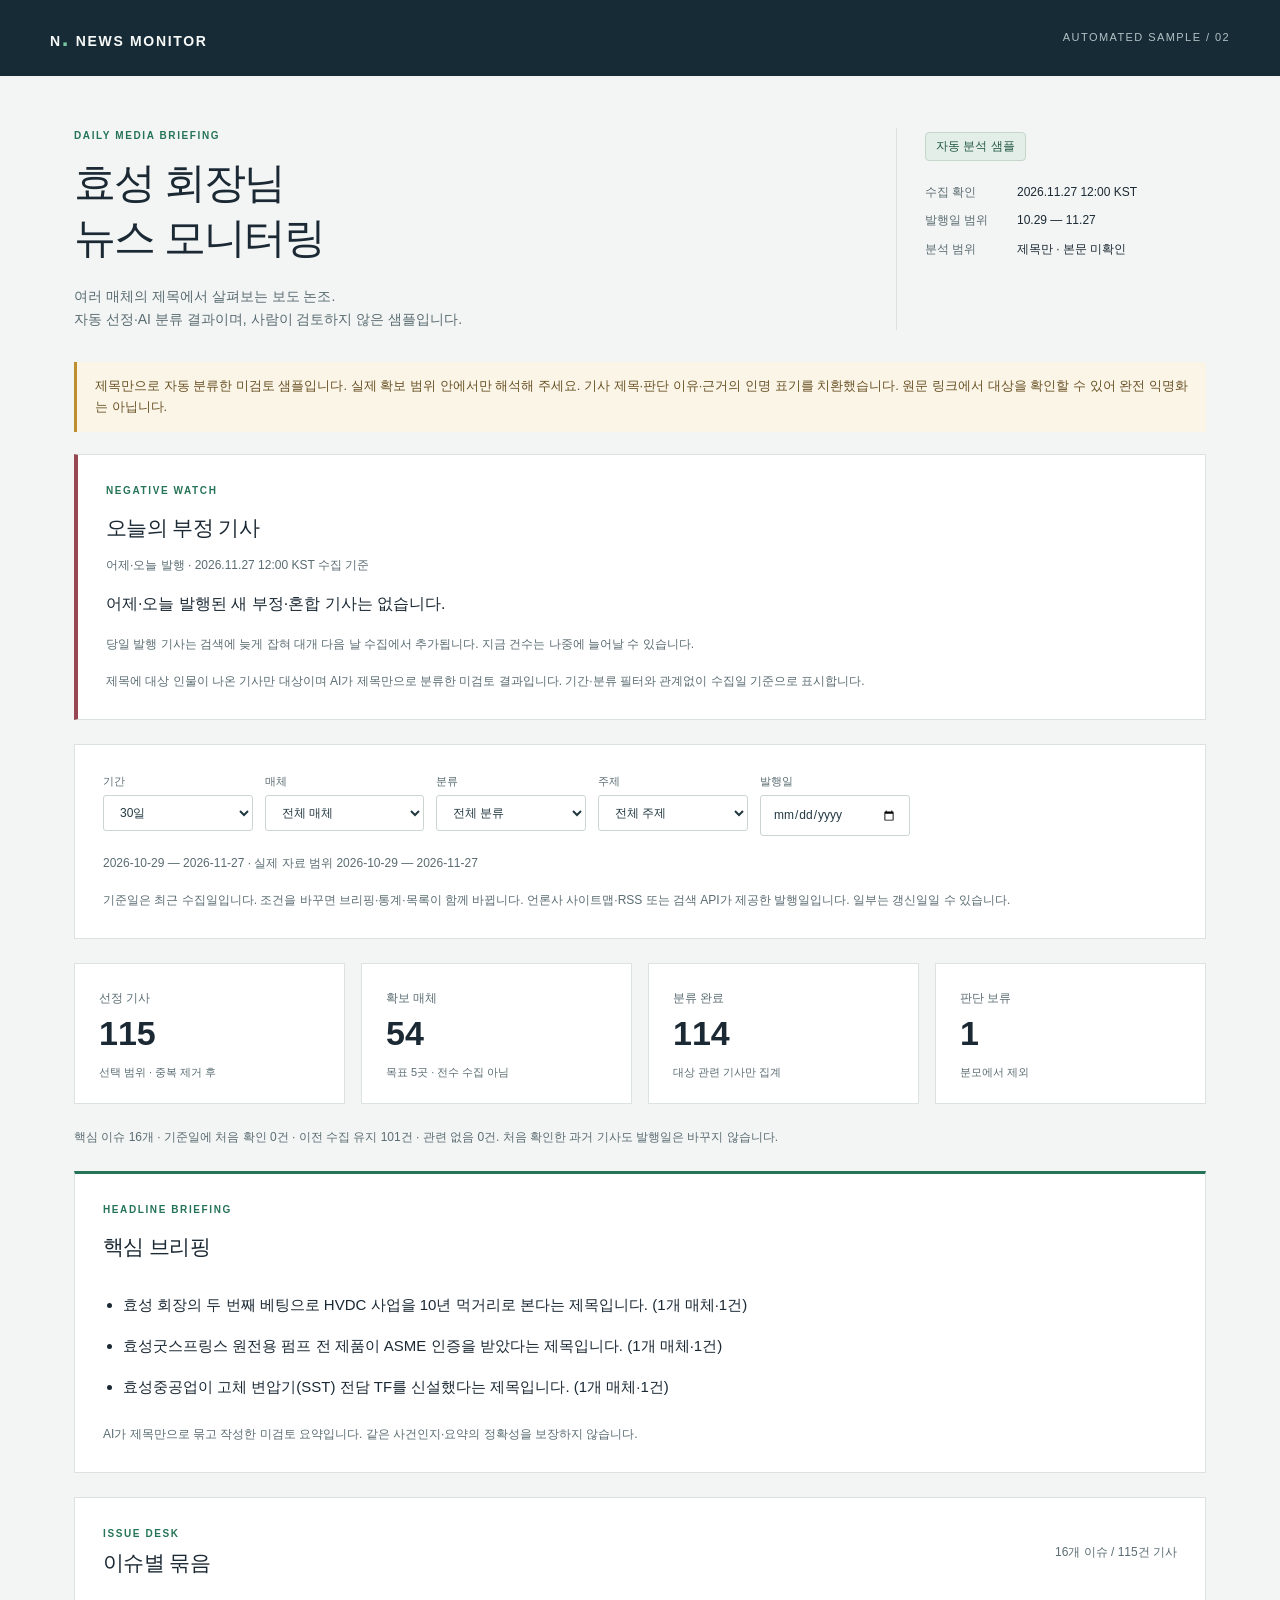
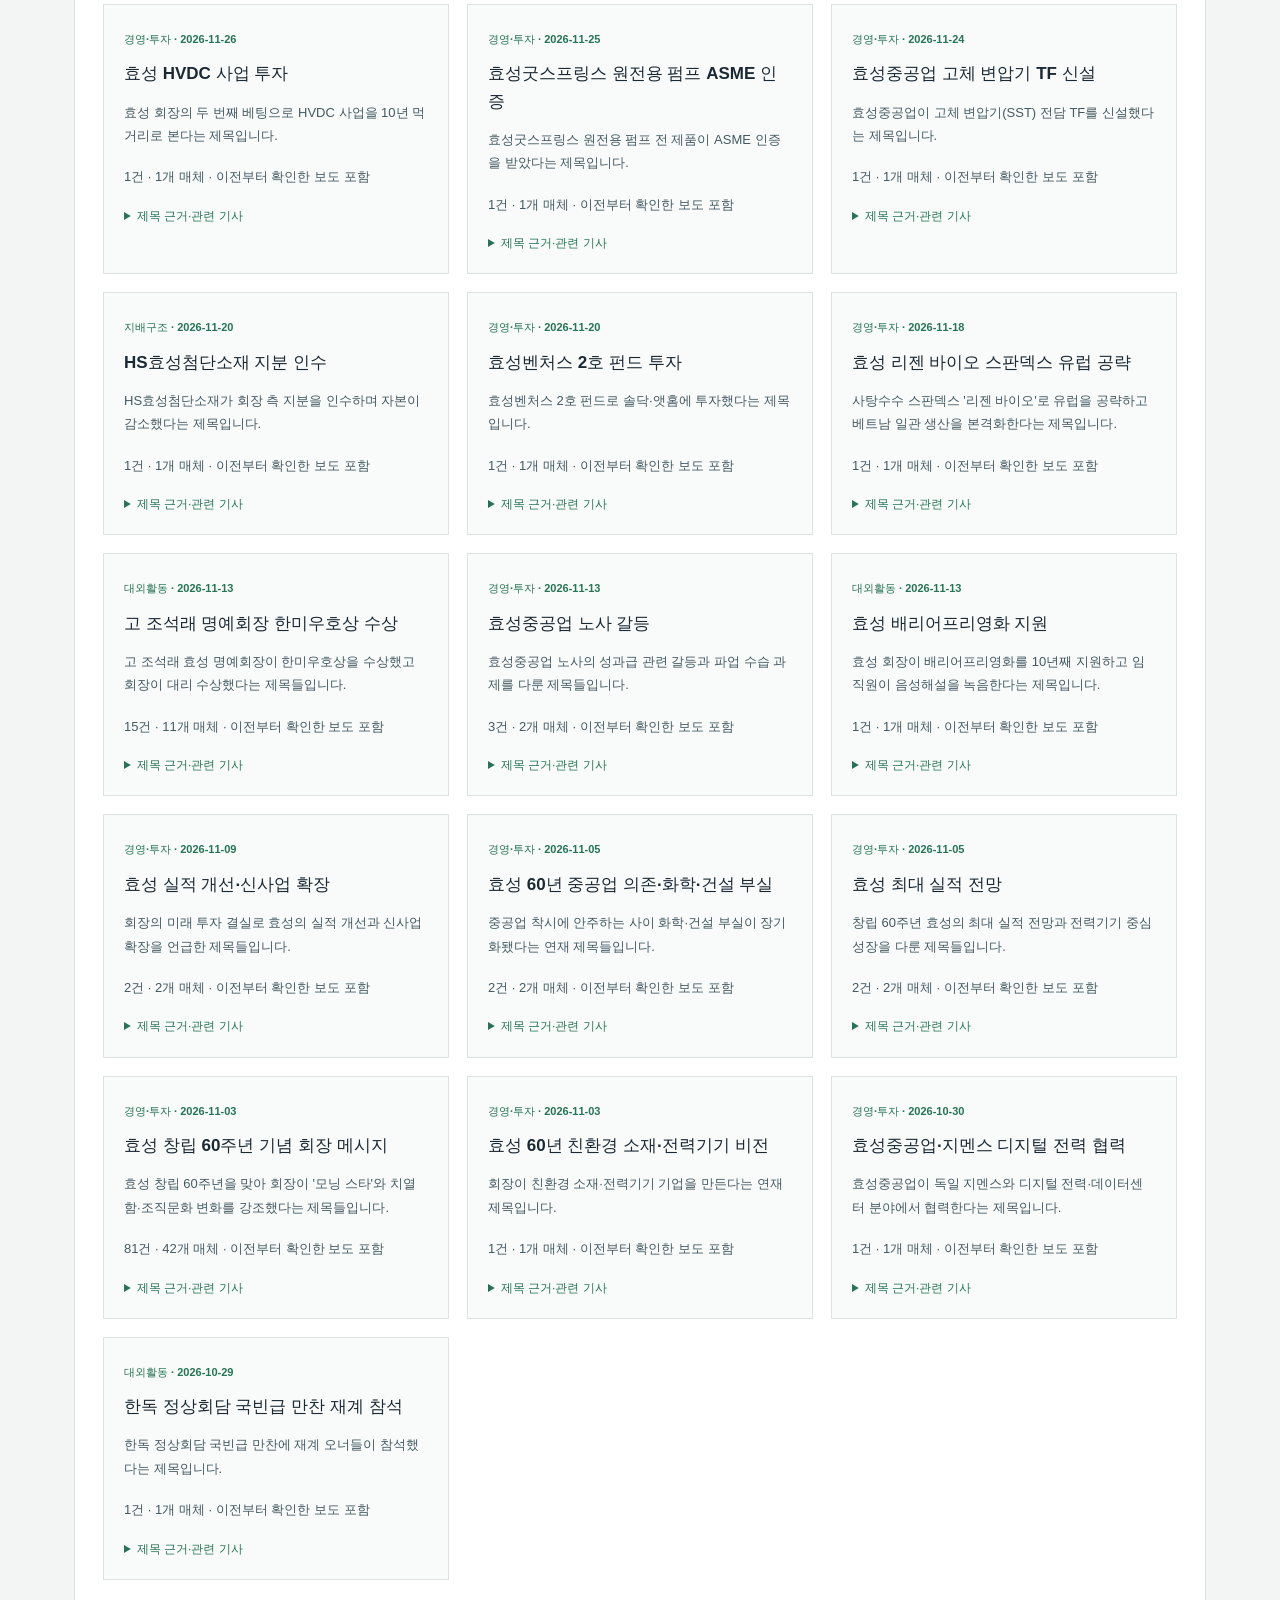
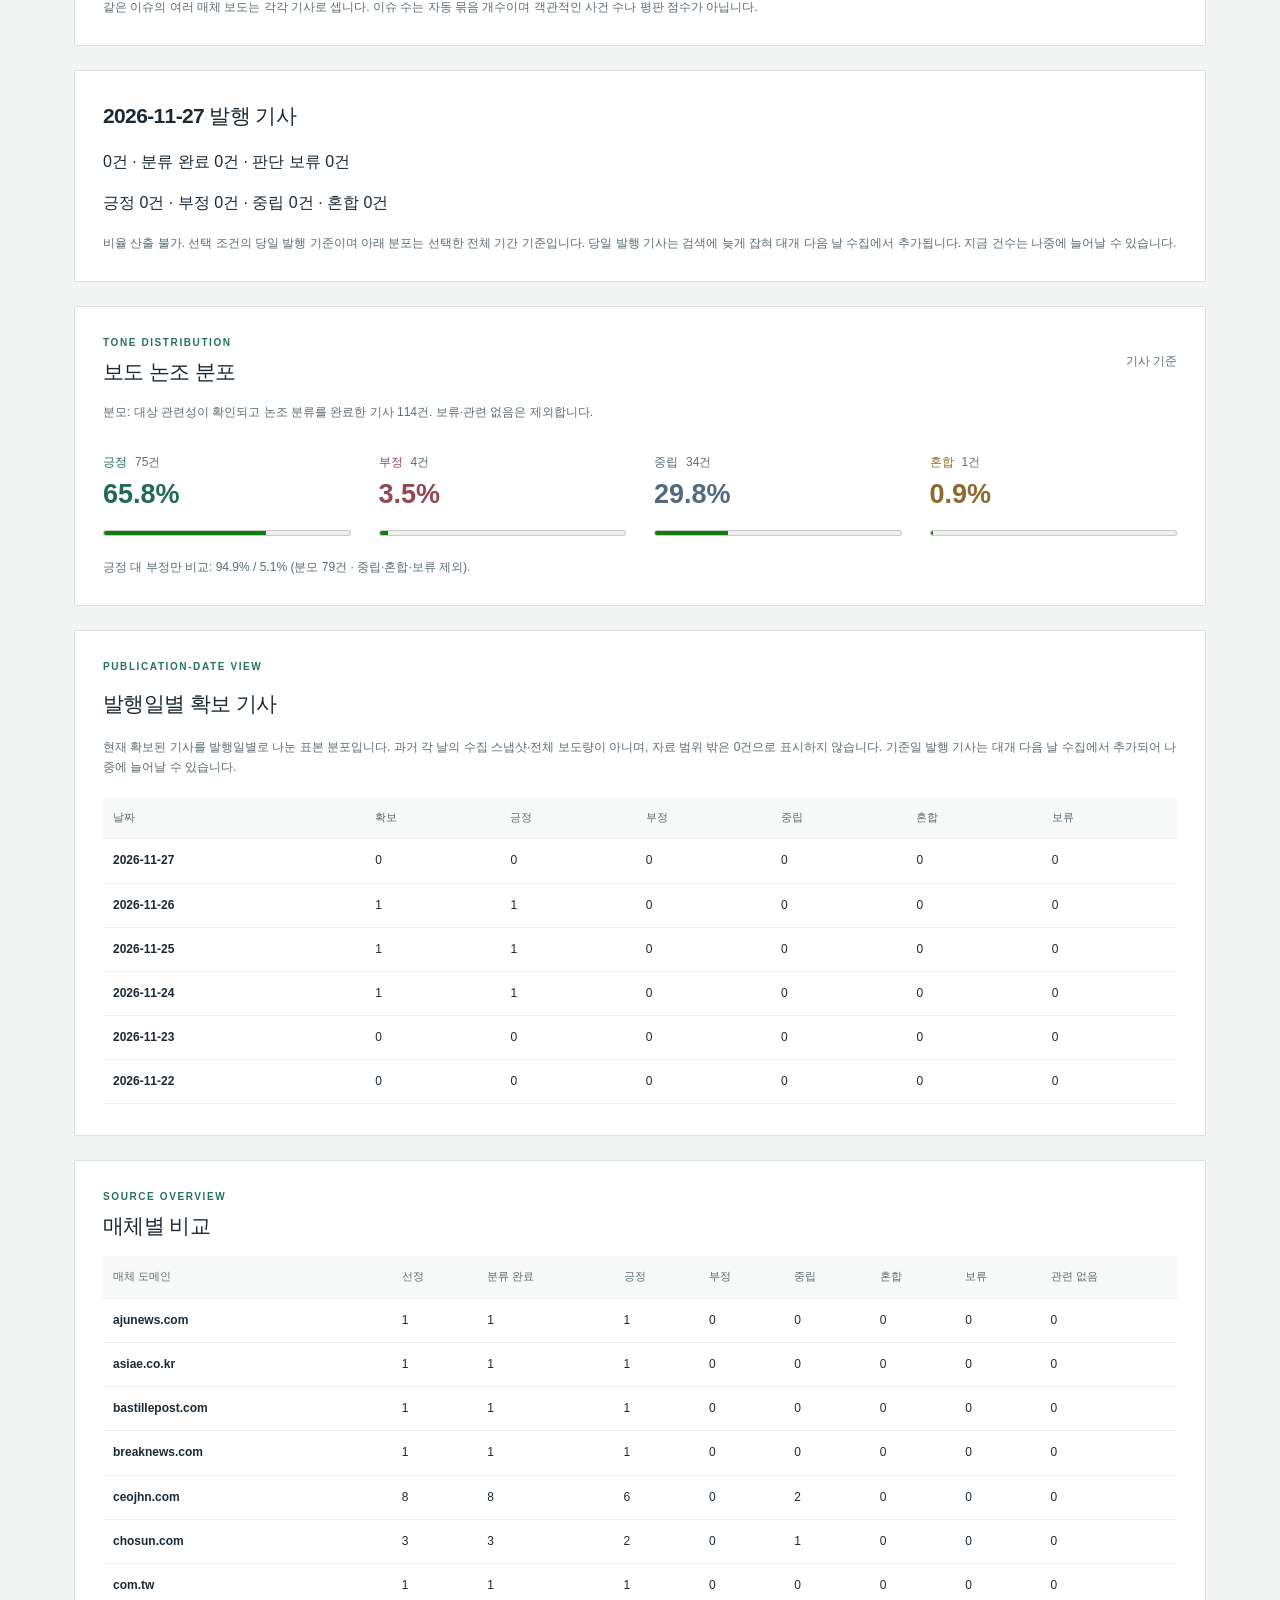
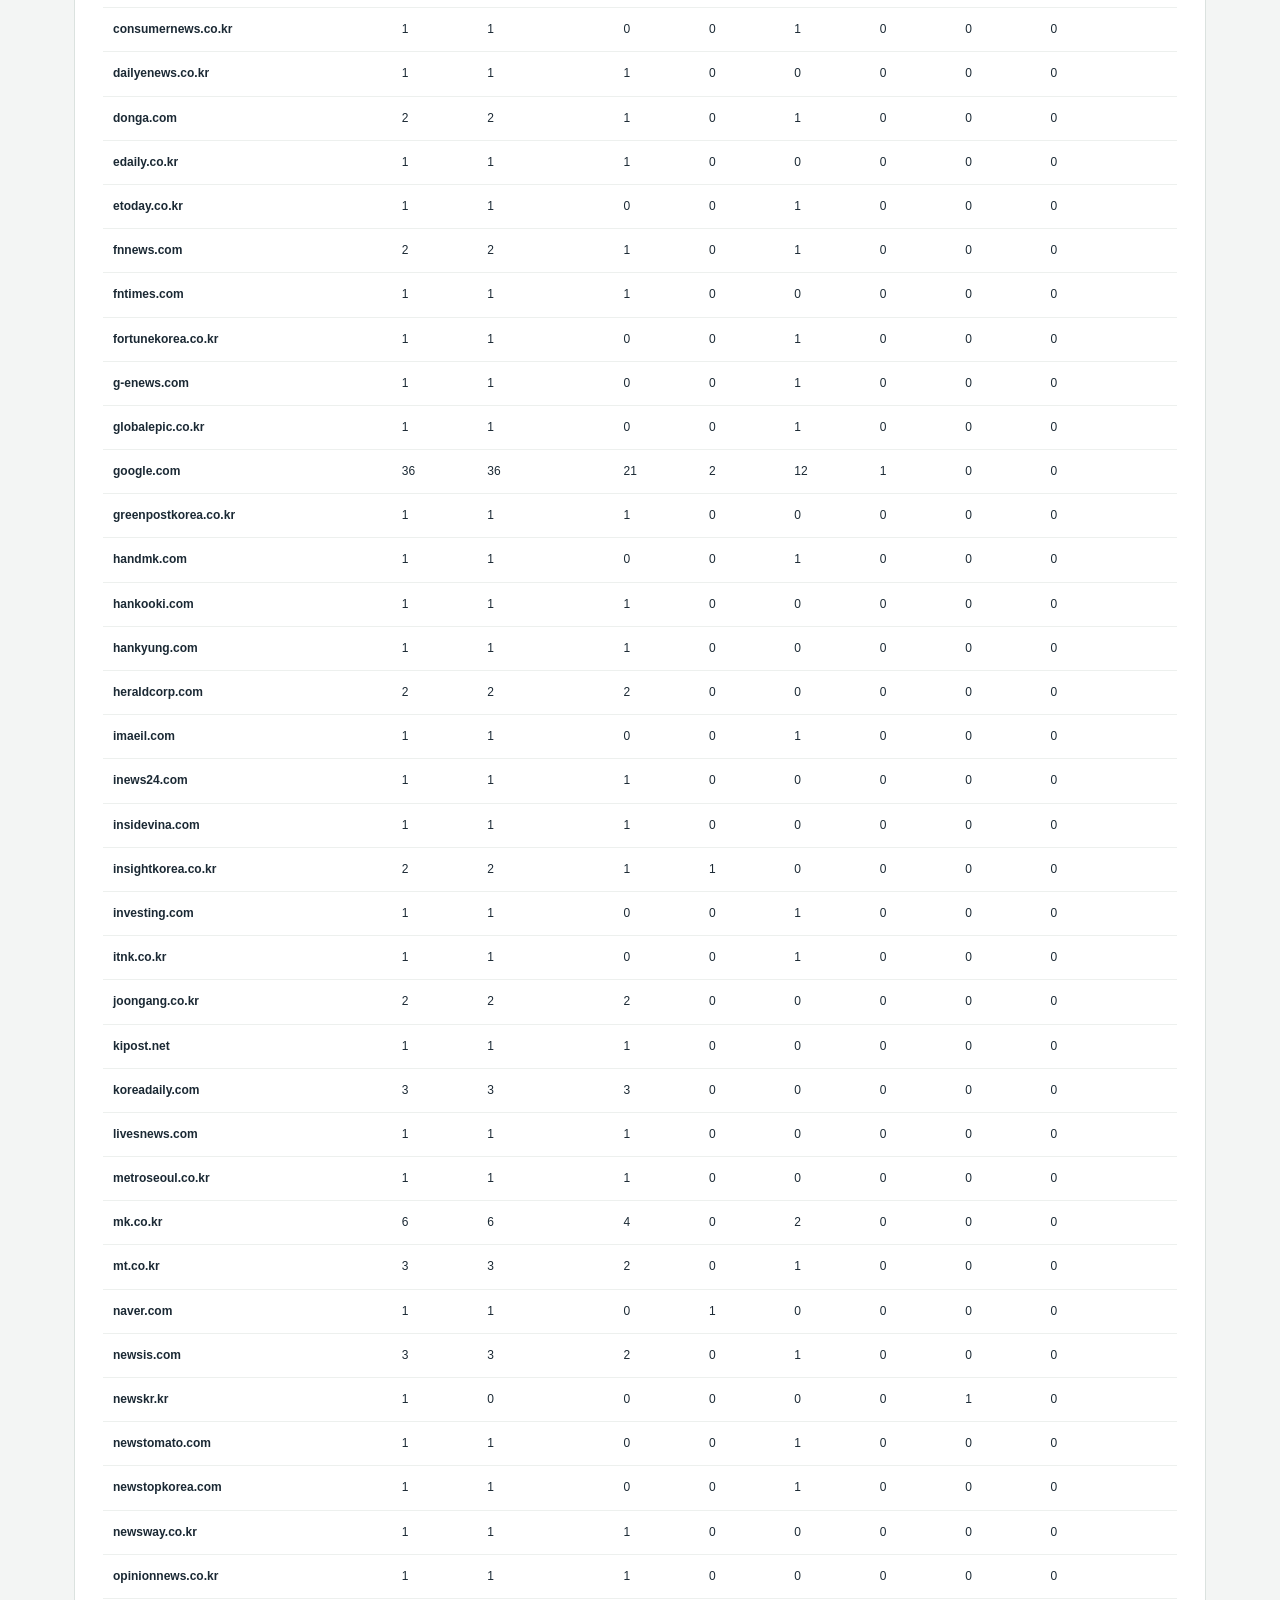
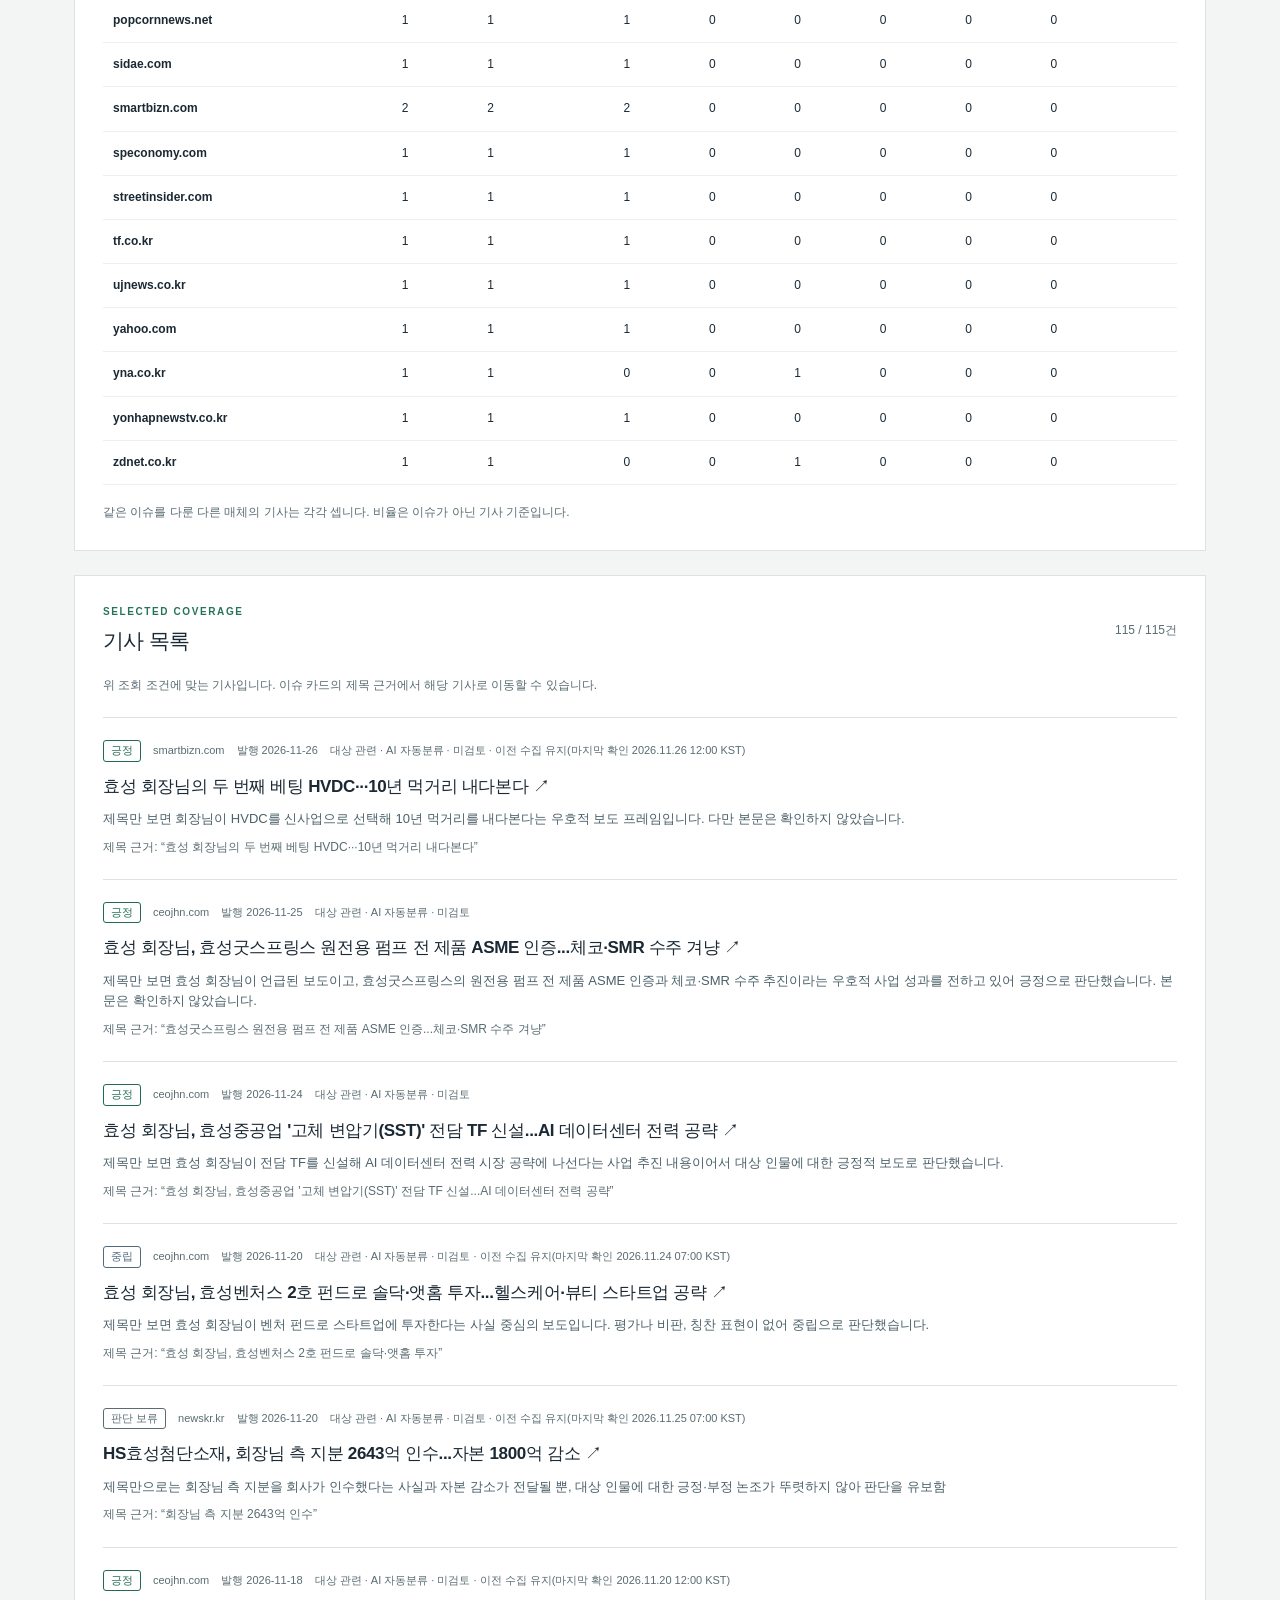
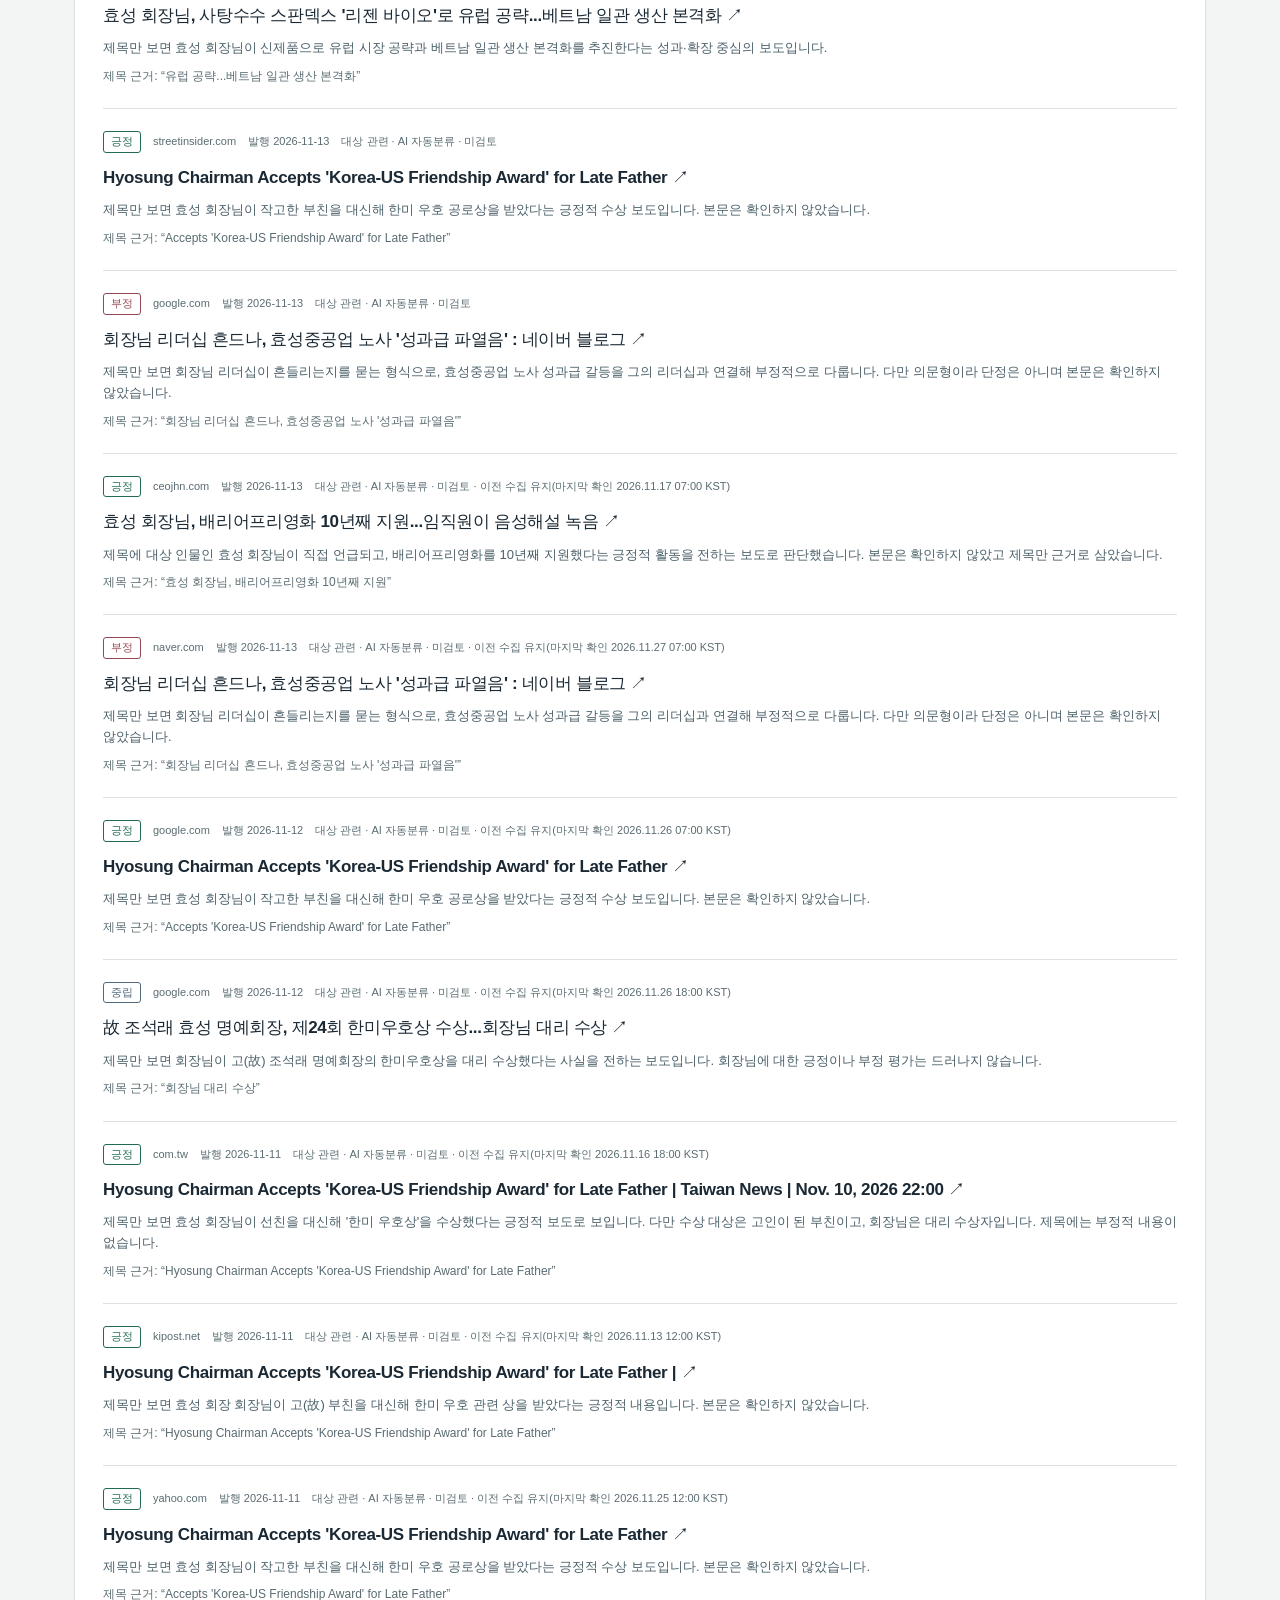
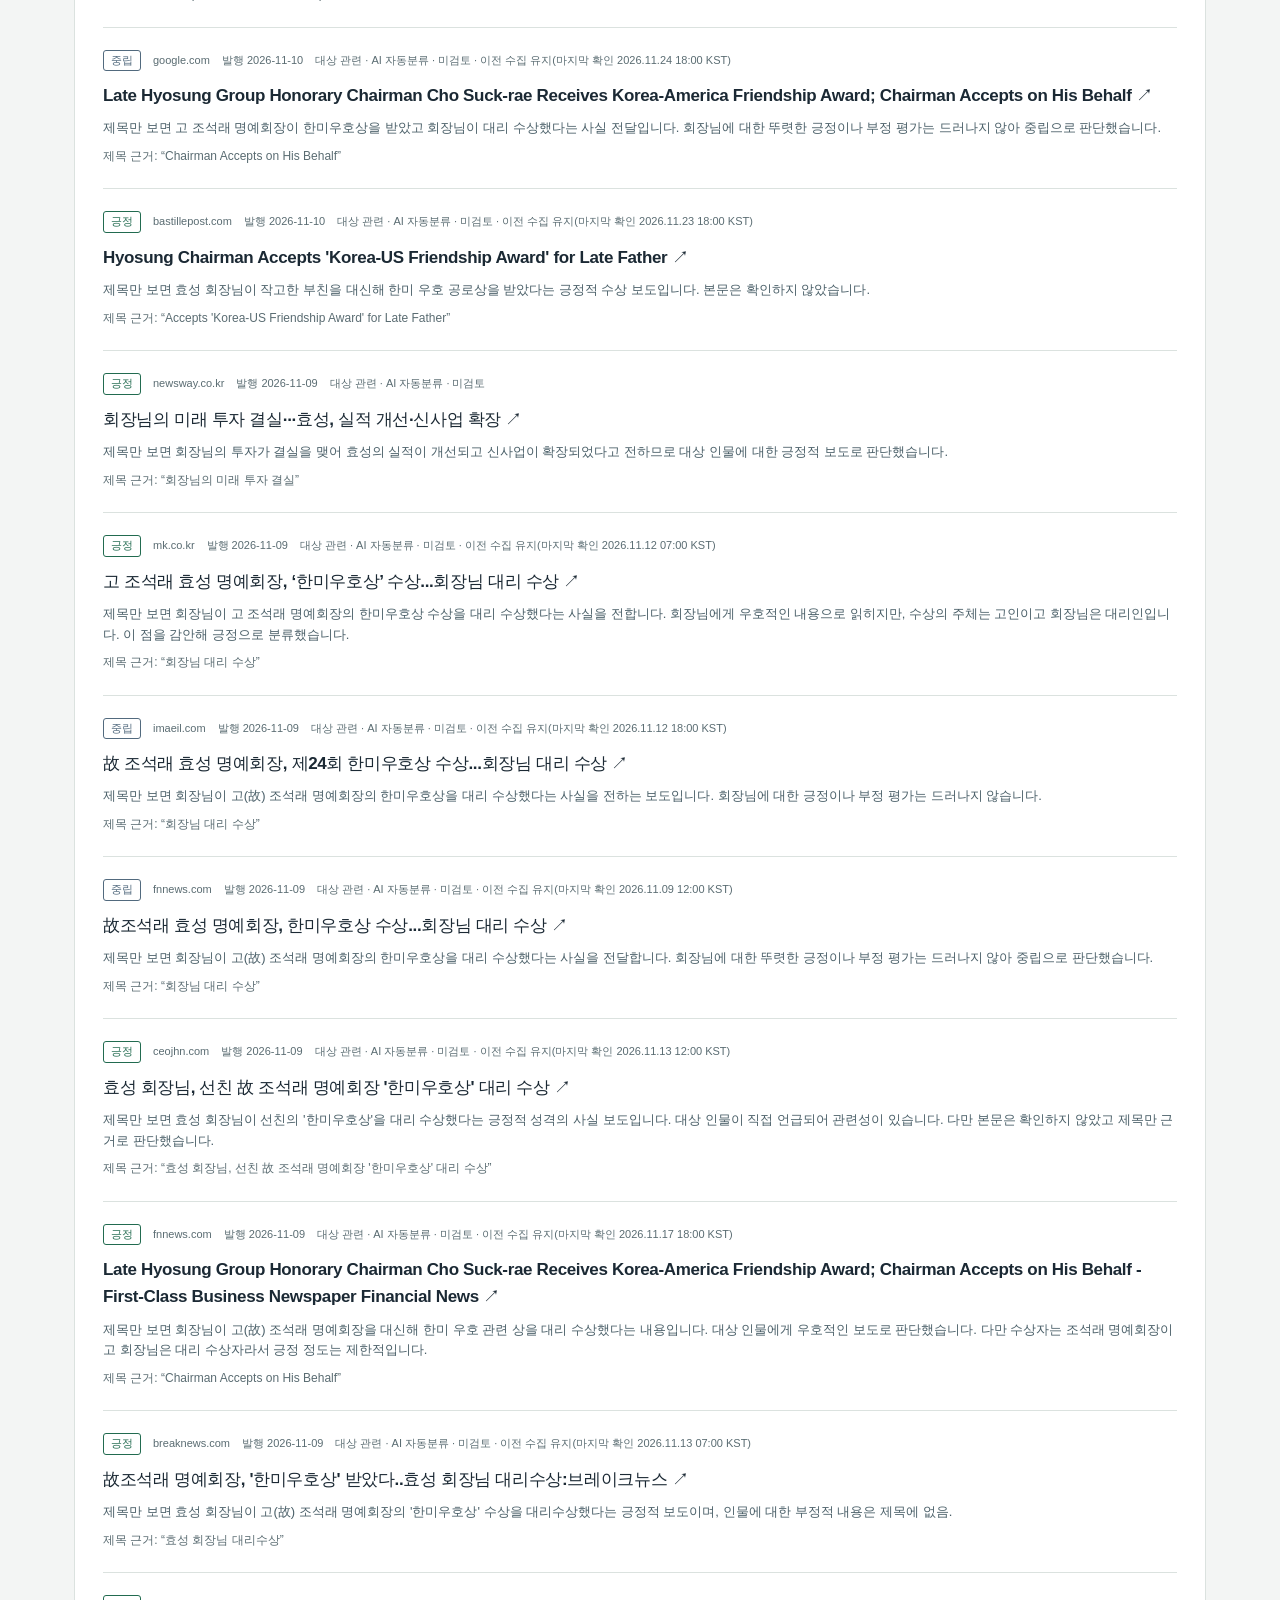
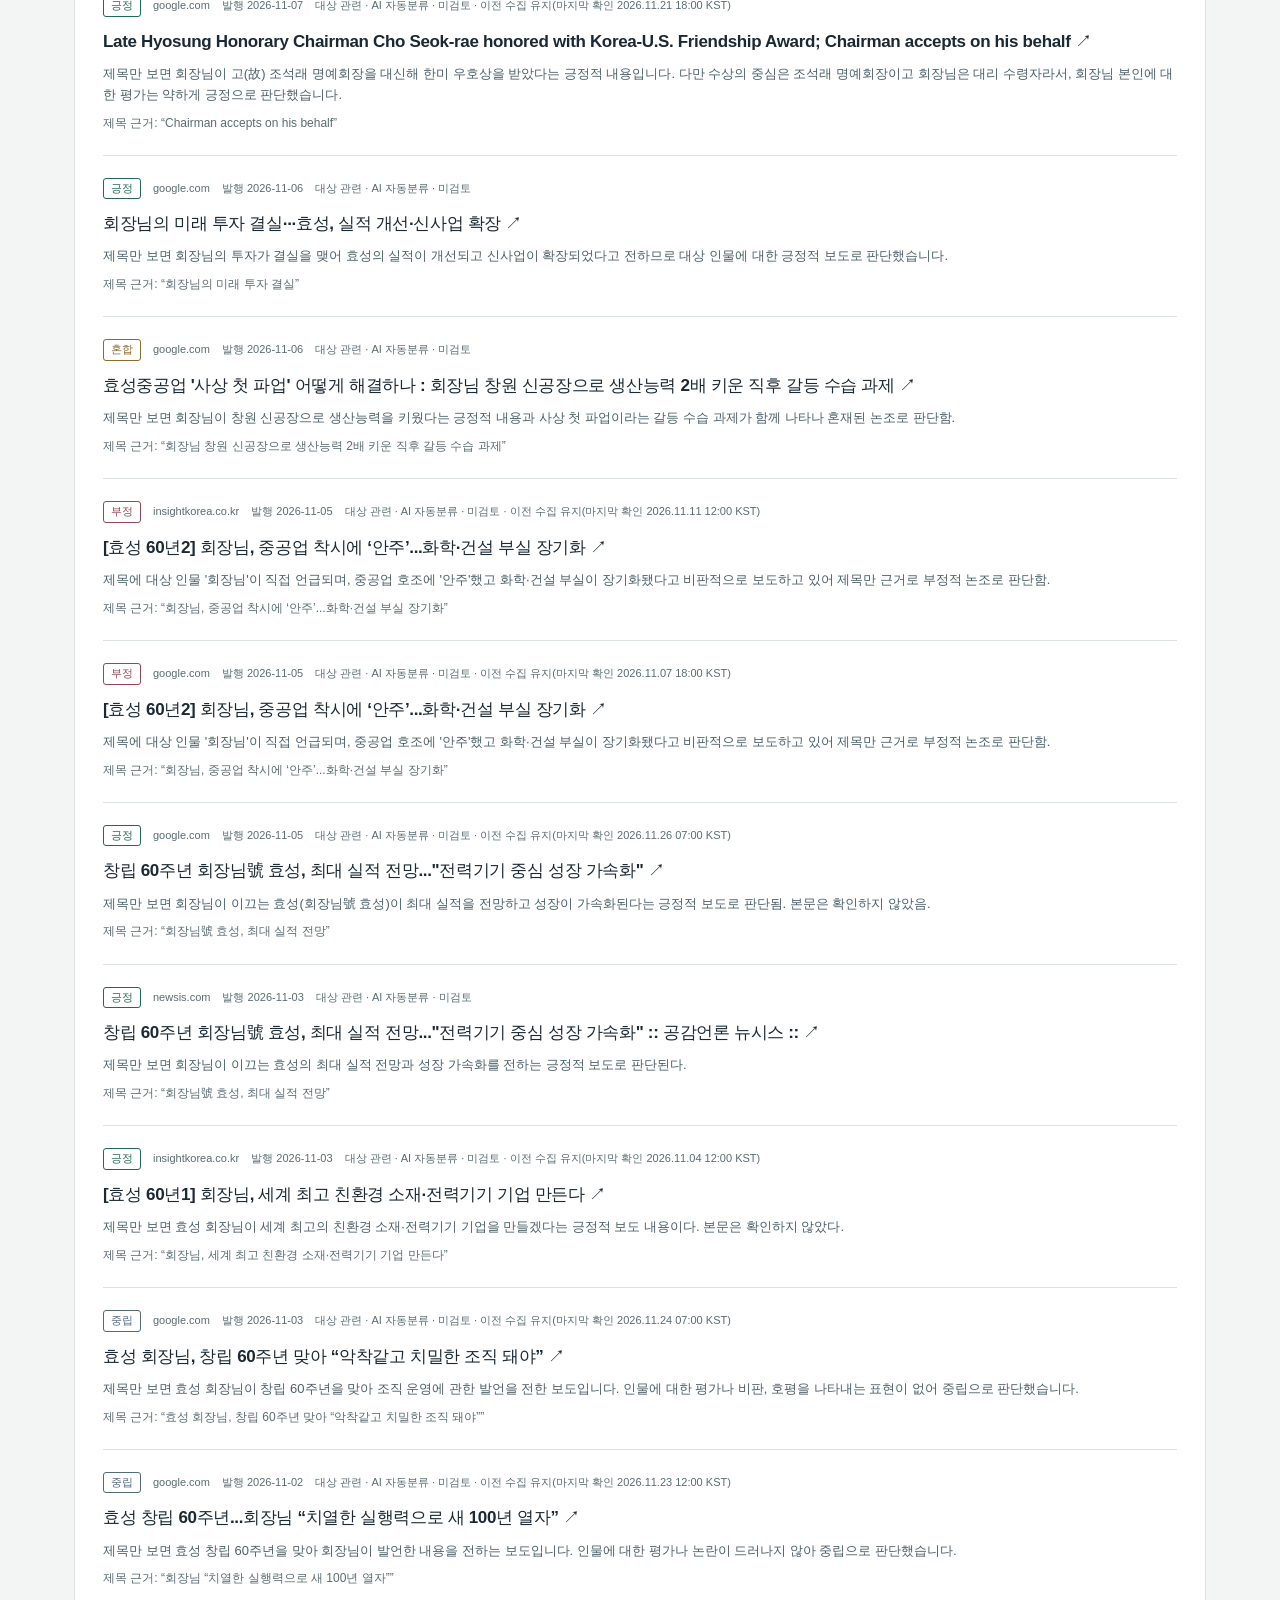
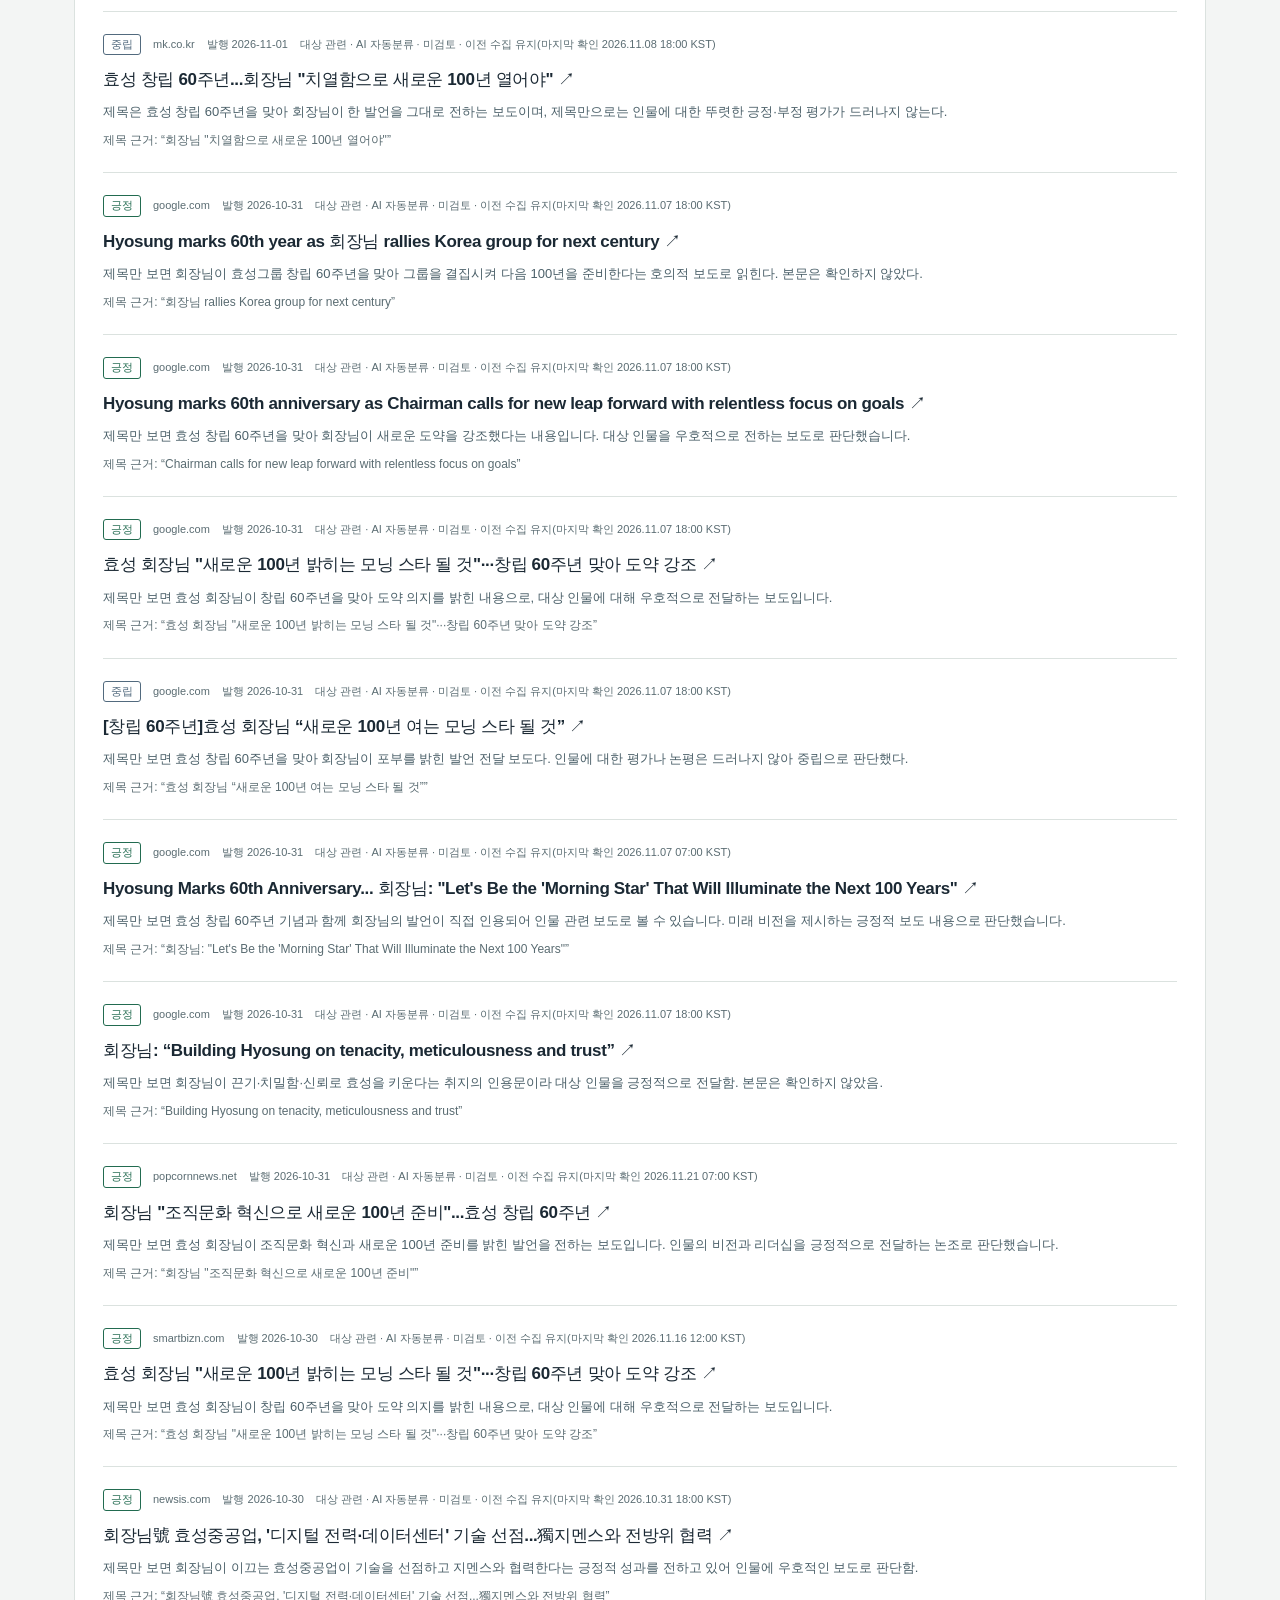
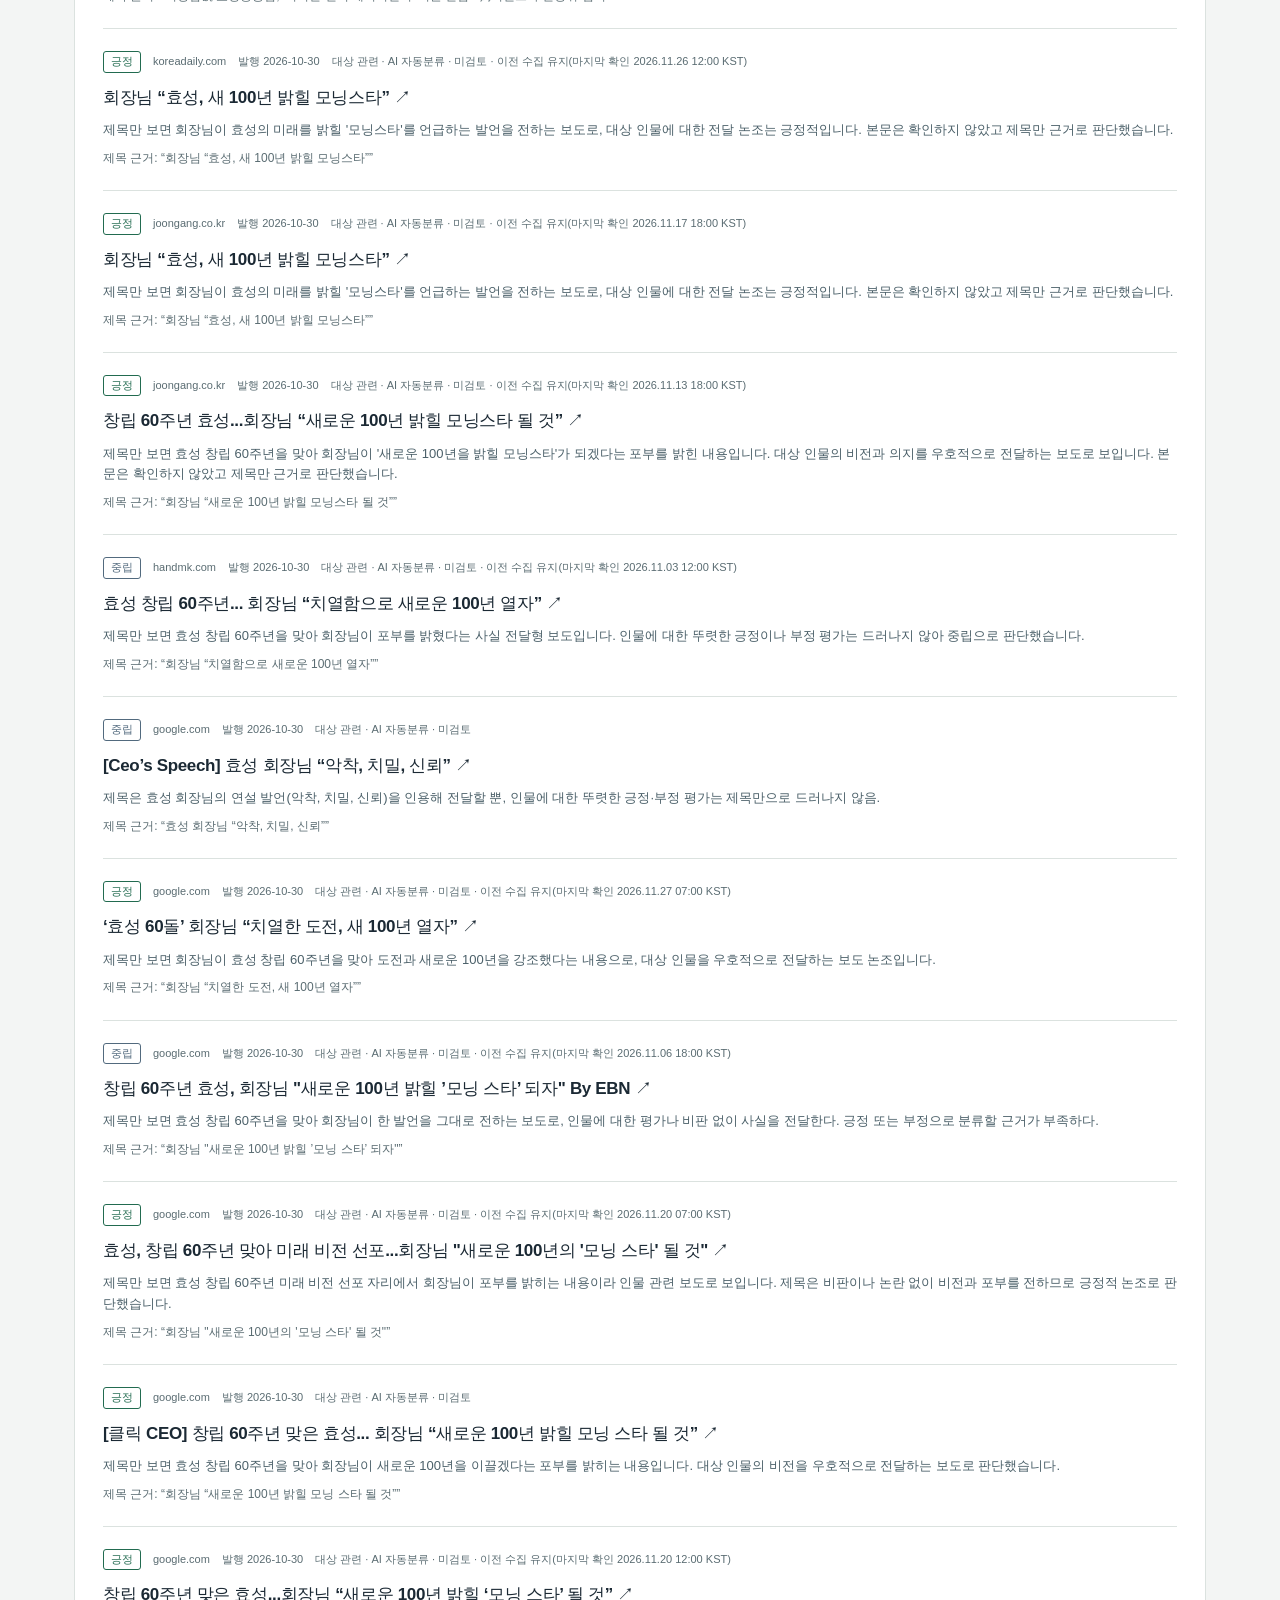
==== commit c1263143: "pages: update verified news sample" ====
--- a/index.html
+++ b/index.html
@@ -32,7 +32,7 @@
           <span class="badge">자동 분석 샘플</span>
           <dl>
             <dt>수집 확인</dt>
-            <dd>2026.11.27 07:00 KST</dd>
+            <dd>2026.11.27 12:00 KST</dd>
             <dt>발행일 범위</dt>
             <dd>10.29 — 11.27</dd>
             <dt>분석 범위</dt>
@@ -41,7 +41,7 @@
         </aside>
       </section>
       <div class="notice" role="status">제목만으로 자동 분류한 미검토 샘플입니다. 실제 확보 범위 안에서만 해석해 주세요. 기사 제목·판단 이유·근거의 인명 표기를 치환했습니다. 원문 링크에서 대상을 확인할 수 있어 완전 익명화는 아닙니다.</div>
-      <section class="panel alert" id="negative-alert" aria-labelledby="alert-title"><p class="eyebrow">NEGATIVE WATCH</p><h2 id="alert-title">오늘의 부정 기사</h2><p class="unit">어제·오늘 발행 · 2026.11.27 07:00 KST 수집 기준</p><p>어제·오늘 발행된 새 부정·혼합 기사는 없습니다.</p><p class="footnote">당일 발행 기사는 검색에 늦게 잡혀 대개 다음 날 수집에서 추가됩니다. 지금 건수는 나중에 늘어날 수 있습니다.</p><p class="footnote">제목에 대상 인물이 나온 기사만 대상이며 AI가 제목만으로 분류한 미검토 결과입니다. 기간·분류 필터와 관계없이 수집일 기준으로 표시합니다.</p></section>
+      <section class="panel alert" id="negative-alert" aria-labelledby="alert-title"><p class="eyebrow">NEGATIVE WATCH</p><h2 id="alert-title">오늘의 부정 기사</h2><p class="unit">어제·오늘 발행 · 2026.11.27 12:00 KST 수집 기준</p><p>어제·오늘 발행된 새 부정·혼합 기사는 없습니다.</p><p class="footnote">당일 발행 기사는 검색에 늦게 잡혀 대개 다음 날 수집에서 추가됩니다. 지금 건수는 나중에 늘어날 수 있습니다.</p><p class="footnote">제목에 대상 인물이 나온 기사만 대상이며 AI가 제목만으로 분류한 미검토 결과입니다. 기간·분류 필터와 관계없이 수집일 기준으로 표시합니다.</p></section>
       <section class="panel controls" aria-label="조회 조건">
         <div class="filters">
           <label
@@ -83,12 +83,12 @@
         </p>
       </section>
       <section class="metrics" aria-label="샘플 현황"><div class="metric"><span class="metric-label">선정 기사</span><strong class="metric-value">115</strong><span class="metric-note">선택 범위 · 중복 제거 후</span></div><div class="metric"><span class="metric-label">확보 매체</span><strong class="metric-value">54</strong><span class="metric-note">목표 5곳 · 전수 수집 아님</span></div><div class="metric"><span class="metric-label">분류 완료</span><strong class="metric-value">114</strong><span class="metric-note">대상 관련 기사만 집계</span></div><div class="metric"><span class="metric-label">판단 보류</span><strong class="metric-value">1</strong><span class="metric-note">분모에서 제외</span></div></section>
-      <p id="coverage-detail" class="coverage-detail">핵심 이슈 17개 · 기준일에 처음 확인 0건 · 이전 수집 유지 101건</p>
+      <p id="coverage-detail" class="coverage-detail">핵심 이슈 16개 · 기준일에 처음 확인 0건 · 이전 수집 유지 101건</p>
       <section class="panel briefing" aria-labelledby="briefing-title">
         <p class="eyebrow">HEADLINE BRIEFING</p>
         <h2 id="briefing-title">핵심 브리핑</h2>
         <ul id="briefing-lines">
-          <li>효성의 HVDC 사업을 10년 먹거리로 보는 내용의 제목이다. (1개 매체·1건)</li><li>효성굿스프링스 원전용 펌프 전 제품의 ASME 인증과 체코·SMR 수주 겨냥이 언급된 제목이다. (1개 매체·1건)</li><li>효성중공업이 고체 변압기(SST) 전담 TF를 신설하고 AI 데이터센터 전력 시장을 공략한다는 제목이다. (1개 매체·1건)</li>
+          <li>효성 회장의 두 번째 베팅으로 HVDC 사업을 10년 먹거리로 본다는 제목입니다. (1개 매체·1건)</li><li>효성굿스프링스 원전용 펌프 전 제품이 ASME 인증을 받았다는 제목입니다. (1개 매체·1건)</li><li>효성중공업이 고체 변압기(SST) 전담 TF를 신설했다는 제목입니다. (1개 매체·1건)</li>
         </ul>
         <p class="footnote">AI가 제목만으로 묶고 작성한 미검토 요약입니다. 같은 사건인지·요약의 정확성을 보장하지 않습니다.</p>
       </section>
@@ -98,9 +98,9 @@
             <p class="eyebrow">ISSUE DESK</p>
             <h2 id="issues-title">이슈별 묶음</h2>
           </div>
-          <span class="unit" id="issue-count">17개 이슈 / 115건 기사</span>
-        </div>
-        <div class="issue-grid" id="issue-cards"><article class="issue-card"><span class="issue-topic">경영·투자</span><h3>효성 HVDC 사업 확대</h3><p>효성의 HVDC 사업을 10년 먹거리로 보는 내용의 제목이다.</p><p class="footnote">1건 · 1개 매체</p><details><summary>제목 근거·관련 기사</summary><ul><li><a href="#article-26a6f54714346387639a">smartbizn.com: “효성 회장님의 두 번째 베팅 HVDC···10년 먹거리 내다본다”</a></li></ul></details></article><article class="issue-card"><span class="issue-topic">경영·투자</span><h3>효성굿스프링스 원전용 펌프 ASME 인증</h3><p>효성굿스프링스 원전용 펌프 전 제품의 ASME 인증과 체코·SMR 수주 겨냥이 언급된 제목이다.</p><p class="footnote">1건 · 1개 매체</p><details><summary>제목 근거·관련 기사</summary><ul><li><a href="#article-f566e06ac71d6ee068d1">ceojhn.com: “효성 회장님, 효성굿스프링스 원전용 펌프 전 제품 ASME 인증...체코·SMR 수주 겨냥”</a></li></ul></details></article><article class="issue-card"><span class="issue-topic">경영·투자</span><h3>효성중공업 SST 전담 TF 신설</h3><p>효성중공업이 고체 변압기(SST) 전담 TF를 신설하고 AI 데이터센터 전력 시장을 공략한다는 제목이다.</p><p class="footnote">1건 · 1개 매체</p><details><summary>제목 근거·관련 기사</summary><ul><li><a href="#article-bef383b7fbde71eb50de">ceojhn.com: “효성 회장님, 효성중공업 &#x27;고체 변압기(SST)&#x27; 전담 TF 신설...AI 데이터센터 전력 공략”</a></li></ul></details></article><article class="issue-card"><span class="issue-topic">지배구조</span><h3>HS효성첨단소재 지분 인수</h3><p>HS효성첨단소재가 회장 측 지분 2643억을 인수했고 자본 1800억이 감소했다는 제목이다.</p><p class="footnote">1건 · 1개 매체</p><details><summary>제목 근거·관련 기사</summary><ul><li><a href="#article-74fc8f88cf9e3eccec77">newskr.kr: “HS효성첨단소재, 회장님 측 지분 2643억 인수...자본 1800억 감소”</a></li></ul></details></article><article class="issue-card"><span class="issue-topic">경영·투자</span><h3>효성벤처스 2호 펀드 투자</h3><p>효성벤처스 2호 펀드가 솔닥·앳홈에 투자했다는 제목이다.</p><p class="footnote">1건 · 1개 매체</p><details><summary>제목 근거·관련 기사</summary><ul><li><a href="#article-db707d8baf20407ce0a0">ceojhn.com: “효성 회장님, 효성벤처스 2호 펀드로 솔닥·앳홈 투자...헬스케어·뷰티 스타트업 공략”</a></li></ul></details></article><article class="issue-card"><span class="issue-topic">경영·투자</span><h3>효성 리젠 바이오 스판덱스 유럽 공략</h3><p>사탕수수 스판덱스 &#x27;리젠 바이오&#x27;로 유럽을 공략하고 베트남 일관 생산을 본격화한다는 제목이다.</p><p class="footnote">1건 · 1개 매체</p><details><summary>제목 근거·관련 기사</summary><ul><li><a href="#article-dac4b99b258f1788aec8">ceojhn.com: “효성 회장님, 사탕수수 스판덱스 &#x27;리젠 바이오&#x27;로 유럽 공략...베트남 일관 생산 본격화”</a></li></ul></details></article><article class="issue-card"><span class="issue-topic">대외활동</span><h3>故 조석래 명예회장 한미우호상 수상</h3><p>故 조석래 효성 명예회장이 한미우호상을 수상했고 회장이 대리 수상했다는 제목들이 모였다.</p><p class="footnote">15건 · 11개 매체</p><details><summary>제목 근거·관련 기사</summary><ul><li><a href="#article-0d90779241e03127fa01">ceojhn.com: “효성 회장님, 선친 故 조석래 명예회장 &#x27;한미우호상&#x27; 대리 수상”</a></li><li><a href="#article-1d4623cc91b8823b1b7f">google.com: “Late Hyosung Group Honorary Chairman Cho Suck-rae Receives Korea-America Friendship Award; Chairman Accepts on His Behalf”</a></li><li><a href="#article-1ec9f65cddb9a9cd20f7">yahoo.com: “Hyosung Chairman Accepts &#x27;Korea-US Friendship Award&#x27; for Late Father”</a></li><li><a href="#article-491977ed4b443978081f">google.com: “故 조석래 효성 명예회장, 제24회 한미우호상 수상...회장님 대리 수상”</a></li><li><a href="#article-64319143a60d1cfa4a66">breaknews.com: “故조석래 명예회장, &#x27;한미우호상&#x27; 받았다..효성 회장님 대리수상:브레이크뉴스”</a></li><li><a href="#article-6ac6a83f4052dee51de2">google.com: “Hyosung Chairman Accepts &#x27;Korea-US Friendship Award&#x27; for Late Father”</a></li><li><a href="#article-6f6c03ac2bd4ab0dcc5e">streetinsider.com: “Hyosung Chairman Accepts &#x27;Korea-US Friendship Award&#x27; for Late Father”</a></li><li><a href="#article-79ae18193bf08978d8bc">fnnews.com: “故조석래 효성 명예회장, 한미우호상 수상...회장님 대리 수상”</a></li><li><a href="#article-7e7a075c24c048513d1d">imaeil.com: “故 조석래 효성 명예회장, 제24회 한미우호상 수상...회장님 대리 수상”</a></li><li><a href="#article-82b0e97b85338675634f">google.com: “Late Hyosung Honorary Chairman Cho Seok-rae honored with Korea-U.S. Friendship Award; Chairman accepts on his behalf”</a></li><li><a href="#article-8de7cb1ae52954fd9987">fnnews.com: “Late Hyosung Group Honorary Chairman Cho Suck-rae Receives Korea-America Friendship Award; Chairman Accepts on His Behalf - First-Class Business Newspaper Finan”</a></li><li><a href="#article-a11c8dffba83ba197723">mk.co.kr: “고 조석래 효성 명예회장, ‘한미우호상’ 수상...회장님 대리 수상”</a></li><li><a href="#article-e6d344de2f5a3a2b5e2b">com.tw: “Hyosung Chairman Accepts &#x27;Korea-US Friendship Award&#x27; for Late Father | Taiwan News | Nov. 10, 2026 22:00”</a></li><li><a href="#article-f90684dbb3bb91c265ef">bastillepost.com: “Hyosung Chairman Accepts &#x27;Korea-US Friendship Award&#x27; for Late Father”</a></li><li><a href="#article-fd1b4f9665b4572388f7">kipost.net: “Hyosung Chairman Accepts &#x27;Korea-US Friendship Award&#x27; for Late Father |”</a></li></ul></details></article><article class="issue-card"><span class="issue-topic">경영·투자</span><h3>효성중공업 노사 성과급 갈등</h3><p>효성중공업 노사 사이 성과급을 둘러싼 갈등이 리더십 문제와 연결돼 다뤄졌다는 제목들이다.</p><p class="footnote">2건 · 2개 매체</p><details><summary>제목 근거·관련 기사</summary><ul><li><a href="#article-b09324357da19b75223c">naver.com: “회장님 리더십 흔드나, 효성중공업 노사 &#x27;성과급 파열음&#x27; : 네이버 블로그”</a></li><li><a href="#article-bc82d31c988e659218da">google.com: “회장님 리더십 흔드나, 효성중공업 노사 &#x27;성과급 파열음&#x27; : 네이버 블로그”</a></li></ul></details></article><article class="issue-card"><span class="issue-topic">대외활동</span><h3>효성 배리어프리영화 지원</h3><p>효성이 배리어프리영화를 10년째 지원하고 임직원이 음성해설을 녹음한다는 제목이다.</p><p class="footnote">1건 · 1개 매체</p><details><summary>제목 근거·관련 기사</summary><ul><li><a href="#article-8bfd396ecbf54f54f0c3">ceojhn.com: “효성 회장님, 배리어프리영화 10년째 지원...임직원이 음성해설 녹음”</a></li></ul></details></article><article class="issue-card"><span class="issue-topic">경영·투자</span><h3>효성 미래 투자 결실과 신사업 확장</h3><p>효성의 미래 투자 결실과 실적 개선·신사업 확장을 다룬 제목들이다.</p><p class="footnote">2건 · 2개 매체</p><details><summary>제목 근거·관련 기사</summary><ul><li><a href="#article-3736e1f18ef30921922b">google.com: “회장님의 미래 투자 결실···효성, 실적 개선·신사업 확장”</a></li><li><a href="#article-7e18fbc5bcd9ca79952c">newsway.co.kr: “회장님의 미래 투자 결실···효성, 실적 개선·신사업 확장”</a></li></ul></details></article><article class="issue-card"><span class="issue-topic">경영·투자</span><h3>효성중공업 첫 파업 수습 과제</h3><p>효성중공업의 사상 첫 파업과 창원 신공장 직후의 갈등 수습 과제를 다룬 제목이다.</p><p class="footnote">1건 · 1개 매체</p><details><summary>제목 근거·관련 기사</summary><ul><li><a href="#article-252256db631127f82c43">google.com: “효성중공업 &#x27;사상 첫 파업&#x27; 어떻게 해결하나 : 회장님 창원 신공장으로 생산능력 2배 키운 직후 갈등 수습 과제”</a></li></ul></details></article><article class="issue-card"><span class="issue-topic">경영·투자</span><h3>효성 최대 실적 전망</h3><p>창립 60주년 효성의 최대 실적 전망과 전력기기 중심 성장이 언급된 제목들이다.</p><p class="footnote">2건 · 2개 매체</p><details><summary>제목 근거·관련 기사</summary><ul><li><a href="#article-09f3f39f71c92be22bbb">google.com: “창립 60주년 회장님號 효성, 최대 실적 전망...&quot;전력기기 중심 성장 가속화&quot;”</a></li><li><a href="#article-e270e96eadf087cac5ef">newsis.com: “창립 60주년 회장님號 효성, 최대 실적 전망...&quot;전력기기 중심 성장 가속화&quot; :: 공감언론 뉴시스 ::”</a></li></ul></details></article><article class="issue-card"><span class="issue-topic">경영·투자</span><h3>효성 60년 시리즈: 중공업 착시와 부실</h3><p>효성 60년 기획에서 중공업 착시와 화학·건설 부실 장기화를 다룬 제목들이다.</p><p class="footnote">2건 · 2개 매체</p><details><summary>제목 근거·관련 기사</summary><ul><li><a href="#article-7fc0bf08522196663f35">google.com: “[효성 60년2] 회장님, 중공업 착시에 ‘안주’...화학·건설 부실 장기화”</a></li><li><a href="#article-d57d412322bfaad156fc">insightkorea.co.kr: “[효성 60년2] 회장님, 중공업 착시에 ‘안주’...화학·건설 부실 장기화”</a></li></ul></details></article><article class="issue-card"><span class="issue-topic">경영·투자</span><h3>효성 창립 60주년 기념식과 회장 메시지</h3><p>효성 창립 60주년을 맞아 회장이 &#x27;새로운 100년&#x27;과 &#x27;모닝 스타&#x27;, 치열함·악착·치밀·신뢰 등을 언급했다는 제목들이 모였다.</p><p class="footnote">81건 · 42개 매체</p><details><summary>제목 근거·관련 기사</summary><ul><li><a href="#article-0129236ad7b455c28064">fortunekorea.co.kr: “효성 회장님 “새로운 100년 밝힐 모닝 스타 될 것””</a></li><li><a href="#article-079879cfb6d87ef3a68b">google.com: “창립 60주년 효성, 회장님 &quot;새로운 100년 밝힐 ’모닝 스타’ 되자&quot; By EBN”</a></li><li><a href="#article-09bcdf732e3742e6023f">google.com: “효성 창립 60주년...회장님 “치열한 실행력으로 새 100년 열자””</a></li><li><a href="#article-12991cfd03eab70969bd">chosun.com: “Hyosung marks 60th year as 회장님 rallies Korea group for next century”</a></li><li><a href="#article-191930d973e3f2a87e4d">google.com: “회장님 &quot;악착같고 치밀하게&quot;... 60주년 효성 &#x27;일하는방식&#x27; 대전환 당부”</a></li><li><a href="#article-19b07602b7f49e467d96">google.com: “‘효성 60돌’ 회장님 “치열한 도전, 새 100년 열자””</a></li><li><a href="#article-1ceb82c2966ea0f58c0f">fntimes.com: “효성 회장님 &quot;목표 향한 치열함이 다음 100년 만든다&quot;”</a></li><li><a href="#article-22a2d9e23e0daa7d3c4e">google.com: “효성 회장님, 창립 60주년 새로운 비전 선포 &quot;위기 뚫는 &#x27;모닝 스타&#x27; 될 것&quot;”</a></li><li><a href="#article-2449049fb15857b6259f">newsis.com: “효성그룹 회장님 &quot;악착같은, 치밀한, 신뢰의 효성 되자&quot;...창립 60주년 기념사”</a></li><li><a href="#article-26891038c6b62b262ea9">ujnews.co.kr: “효성 창립 60주년... 회장님 &quot;새로운 100년 밝히는 기업 될 것&quot;”</a></li><li><a href="#article-2805d96acbddaff0e9ed">google.com: “회장님 “효성, 새 100년 밝힐 모닝스타””</a></li><li><a href="#article-2d71ef489e0b624a09fe">google.com: “회장님 &quot;악착같은 효성으로 새 100년 준비&quot;”</a></li><li><a href="#article-2ee663ade445be2c0830">donga.com: “‘효성 60돌’ 회장님 “치열한 도전, 새 100년 열자”|동아일보”</a></li><li><a href="#article-34c8ce9c156e2c02198e">google.com: “[Ceo’s Speech] 효성 회장님 “악착, 치밀, 신뢰””</a></li><li><a href="#article-35f9a312975fadd1eadc">heraldcorp.com: “효성 창립 60돌...회장님 “치열함으로 새 100년 열자””</a></li><li><a href="#article-36700998fd1fdc295dba">heraldcorp.com: “효성 창립 60돌...회장님 “우리는 모닝스타, 목표 향한 치열함으로 새 100년 열어야””</a></li><li><a href="#article-38e70b9e7aee10873eaa">google.com: “효성 회장님, 창립 60주년 맞아 “악착같고 치밀한 조직 돼야””</a></li><li><a href="#article-40561682a8ac47e411e1">mk.co.kr: “효성 창립 60주년...회장님 &quot;치열함으로 새로운 100년 열어야&quot;”</a></li><li><a href="#article-49fdf284afb94dae4bec">google.com: “효성 회장님 &quot;새로운 100년 밝히는 모닝 스타 될 것&quot;···창립 60주년 맞아 도약 강조”</a></li><li><a href="#article-4a9a06137b2e0f5dcae7">joongang.co.kr: “회장님 “효성, 새 100년 밝힐 모닝스타””</a></li><li><a href="#article-4c00e91217a2b4f6590b">mk.co.kr: “창립 60주년 맞은 효성...회장님 “새로운 100년 밝힐 ‘모닝 스타’ 될 것””</a></li><li><a href="#article-4cd060e13bb19e4f1700">metroseoul.co.kr: “효성 창립 60주년...회장님 &quot;새로운 100년 여는 모닝 스타 될 것&quot;”</a></li><li><a href="#article-4d768a964b64376a6b55">google.com: “Hyosung Marks 60th Anniversary; Chairman Says It Will Become a ‘Morning Star’ Lighting the Way for the Next 100 Years”</a></li><li><a href="#article-508a093061df54d45c52">google.com: “회장님 &quot;조직문화 혁신으로 새로운 100년 준비&quot;...효성 창립 60주년”</a></li><li><a href="#article-547daa1ea3381b48b27f">globalepic.co.kr: “[Ceo’s Speech] 효성 회장님 “악착, 치밀, 신뢰””</a></li><li><a href="#article-5aff9659e0d3ec60baa6">itnk.co.kr: “[​​​​​​​창립 60주년]효성 회장님 “새로운 100년 여는 모닝 스타 될 것””</a></li><li><a href="#article-5b9f4f2104bc9a8f99b7">google.com: “창립 60주년 맞은 효성...회장님 “새로운 100년 밝힐 ‘모닝 스타’ 될 것””</a></li><li><a href="#article-64b3b88c4bb341a35113">donga.com: “효성 회장님, 창립 60주년 맞아 “악착같고 치밀한 조직 돼야”|동아일보”</a></li><li><a href="#article-65c5710bcb2a7adb51dc">smartbizn.com: “효성 회장님 &quot;새로운 100년 밝히는 모닝 스타 될 것&quot;···창립 60주년 맞아 도약 강조”</a></li><li><a href="#article-66374f4a8aaa23f6956f">mk.co.kr: “Hyosung Marks 60th Anniversary; Chairman Says It Will Become a ‘Morning Star’ Lighting the Way for the Next 100 Years”</a></li><li><a href="#article-675417fc07ffad97b418">ceojhn.com: “효성 회장님 &quot;새로운 100년 밝힐 &#x27;모닝 스타&#x27; 되자&quot;”</a></li><li><a href="#article-6ed11621db74edc97ad7">g-enews.com: “효성 창립 60주년 기념식...회장님 ‘목표를 향한 치열함’ 당부”</a></li><li><a href="#article-70a50d5060882949a81b">koreadaily.com: “Hyosung Group — Chairman Celebrates 60th Anniversary with Vision for New Century”</a></li><li><a href="#article-7531a9e0ce718d5702de">asiae.co.kr: “Hyosung Marks 60th Anniversary... 회장님: &quot;Let&#x27;s Be the &#x27;Morning Star&#x27; That Will Illuminate the Next 100 Years&quot;”</a></li><li><a href="#article-7e94b049bcea6bacd67b">google.com: “효성, 창립 60주년 맞아 미래 비전 선포...회장님 &quot;새로운 100년의 &#x27;모닝 스타&#x27; 될 것&quot;”</a></li><li><a href="#article-80a8c629541f8d302472">google.com: “효성 회장님 “악착같은 도전으로 미래 100년 열자””</a></li><li><a href="#article-88afdbaf3e0df80aff2b">yna.co.kr: “효성 창립 60주년...회장님 &quot;치열함으로 새로운 100년 열어야&quot;”</a></li><li><a href="#article-92507af66c49661f2086">ceojhn.com: “Hyosung Chairman: “Let’s Become the ‘Morning Star’ That Lights a New 100 Years””</a></li><li><a href="#article-939d137df55e9a0f18ae">mt.co.kr: “효성 창립 60주년..회장님 &quot;목표 향한 치열함으로 새로운 도약&quot;”</a></li><li><a href="#article-988b9f9e378b6986332f">chosun.com: “효성 창립 60주년...회장님 “새로운 100년 밝힐 ‘모닝 스타’되자””</a></li><li><a href="#article-9dba5b740617a55b0376">google.com: “창립 60주년 효성, 회장님 &quot;악착같이, 치밀하게, 신뢰의 효성으로 새 100년 열자&quot;”</a></li><li><a href="#article-9eda4f2a1e75bcf6aa29">sidae.com: “효성 창립 60주년...회장님 &quot;새 100년 밝힐 &#x27;모닝 스타&#x27; 되자&quot;”</a></li><li><a href="#article-9f126afa117f5f475a66">google.com: “[​​​​​​​창립 60주년]효성 회장님 “새로운 100년 여는 모닝 스타 될 것””</a></li><li><a href="#article-a2eedf9caee2bb5e2936">koreadaily.com: “창립 60주년 효성...회장님 “새로운 100년 밝힐 모닝스타 될 것””</a></li><li><a href="#article-a5a37231e2ab8bb161f0">joongang.co.kr: “창립 60주년 효성...회장님 “새로운 100년 밝힐 모닝스타 될 것””</a></li><li><a href="#article-a7749e916698fc616fc4">speconomy.com: “효성 회장님 “악착같은 도전으로 미래 100년 열자””</a></li><li><a href="#article-a812ce35188ca81b8dc5">yonhapnewstv.co.kr: “효성 창립 60주년...회장님 “치열함으로 새로운 100년 열어야“”</a></li><li><a href="#article-a90fe454ab1edc3dfa75">popcornnews.net: “회장님 &quot;조직문화 혁신으로 새로운 100년 준비&quot;...효성 창립 60주년”</a></li><li><a href="#article-a9b7f17589ebf50ea2bd">dailyenews.co.kr: “효성 창립 60주년...회장님 “새로운 100년 밝힐 ‘모닝 스타’ 될 것””</a></li><li><a href="#article-adbf62d686c53fa55b5e">google.com: “효성 창립 60주년...회장님 &quot;치열함으로 새로운 100년 열어야&quot;”</a></li><li><a href="#article-b23fa840424f1240b658">handmk.com: “효성 창립 60주년... 회장님 “치열함으로 새로운 100년 열자””</a></li><li><a href="#article-b920c14eeb1cc040e0f7">newstomato.com: “효성 창립 60주년...회장님 “치열한 실행력으로 새 100년 열자””</a></li><li><a href="#article-bf2dc3956724c337b420">google.com: “회장님: “Building Hyosung on tenacity, meticulousness and trust””</a></li><li><a href="#article-c152eb05a3acdf350129">livesnews.com: “창립 60주년 맞은 효성, 회장님 “새로운 100년 밝힐 ‘모닝 스타’ 될 것””</a></li><li><a href="#article-c2db11b780eee6292079">tf.co.kr: “효성 창립 60주년...회장님 &quot;새 100년 밝힐 &#x27;모닝 스타&#x27; 되자&quot;”</a></li><li><a href="#article-c4579097a8842aae82b5">mt.co.kr: “Hyosung marks 60th anniversary as Chairman calls for new leap forward with relentless focus on goals”</a></li><li><a href="#article-c5da412c36f383ac0d0d">opinionnews.co.kr: “효성 회장님, 창립 60주년 새로운 비전 선포 &quot;위기 뚫는 &#x27;모닝 스타&#x27; 될 것&quot;”</a></li><li><a href="#article-c6835e2dde9b628efe32">edaily.co.kr: “효성 창립 60주년...회장님 &quot;성실함과 도전으로 새로운 미래 열어가야&quot;”</a></li><li><a href="#article-c9c163ef8aa011b427a2">zdnet.co.kr: “효성 회장님 &quot;악착같고 치밀하게 새로운 100년 준비&quot; - ZDNet korea”</a></li><li><a href="#article-d065bde7d37c85ad7e53">google.com: “Hyosung Marks 60th Anniversary... 회장님: &quot;Let&#x27;s Be the &#x27;Morning Star&#x27; That Will Illuminate the Next 100 Years&quot;”</a></li><li><a href="#article-d12e1d80592c25421553">google.com: “효성 회장님 &quot;악착같고 치밀하게 새로운 100년 준비&quot;”</a></li><li><a href="#article-d4e51a2cdfb48706a102">google.com: “효성 창립 60주년...회장님 “새로운 100년 밝힐 ‘모닝 스타’되자””</a></li><li><a href="#article-d8c4154460709c51eeb8">chosun.com: “창립 60주년 효성, 회장님 “악착같이, 치밀하게, 신뢰의 효성으로 새 100년 열자””</a></li><li><a href="#article-dacb721b452a603f14ac">ajunews.com: “효성 회장님, 창립 60주년 맞아 &quot;새로운 100년 밝힐 &#x27;모닝 스타&#x27; 될 것&quot;”</a></li><li><a href="#article-daecbe09c53b6d1d4eee">mk.co.kr: “회장님 &quot;악착, 치밀, 신뢰의 효성으로&quot;”</a></li><li><a href="#article-e0dffb5051822cd5bbd2">etoday.co.kr: “효성 회장님 “새로운 100년 위해 일하는 방식·조직문화 바꿔야””</a></li><li><a href="#article-e277adae3224cead540a">inews24.com: “효성 창립 60주년⋯회장님 &quot;새로운 100년 여는 &#x27;모닝 스타&#x27; 되자&quot;”</a></li><li><a href="#article-e4ccd5a53ef5048ea624">google.com: “효성 창립 60주년 기념식...회장님 ‘목표를 향한 치열함’ 당부”</a></li><li><a href="#article-e7e074d5591eba8106e9">google.com: “Hyosung marks 60th year as 회장님 rallies Korea group for next century”</a></li><li><a href="#article-e9a8bb2d9bc4aee9ec30">greenpostkorea.co.kr: “효성 60년 밝힌 회장님의 ‘모닝 스타’··· 글로벌 100년 도전”</a></li><li><a href="#article-eab8c0cbce5a47ba6eee">google.com: “효성 회장님, &#x27;악착같은·치밀한·신뢰의 효성&#x27; 3대 실천 원칙 제시”</a></li><li><a href="#article-eb86eab3948a55345302">google.com: “Hyosung marks 60th anniversary as Chairman calls for new leap forward with relentless focus on goals”</a></li><li><a href="#article-ed530764767a09dd6f65">insidevina.com: “효성, 창립 60주년 맞아 미래 비전 선포...회장님 &quot;새로운 100년의 &#x27;모닝 스타&#x27; 될 것&quot;”</a></li><li><a href="#article-f46deecbde301b35e08a">investing.com: “창립 60주년 효성, 회장님 &quot;새로운 100년 밝힐 ’모닝 스타’ 되자&quot; By EBN”</a></li><li><a href="#article-f4e102270ca65ae49e9d">mk.co.kr: “회장님: “Building Hyosung on tenacity, meticulousness and trust””</a></li><li><a href="#article-f7863036b6da52abe01e">newstopkorea.com: “회장님 &quot;악착같고 치밀하게&quot;... 60주년 효성 &#x27;일하는방식&#x27; 대전환 당부”</a></li><li><a href="#article-fb14698422b9b4acb033">koreadaily.com: “회장님 “효성, 새 100년 밝힐 모닝스타””</a></li><li><a href="#article-fc77adb4cb9a4983fe35">consumernews.co.kr: “창립 60주년 효성...회장님 &quot;일하는 방식, 조직문화 근본적으로 바꿔야&quot;”</a></li><li><a href="#article-fd5f44f94b8e84502bb3">google.com: “[클릭 CEO] 창립 60주년 맞은 효성... 회장님 “새로운 100년 밝힐 모닝 스타 될 것””</a></li><li><a href="#article-fecc23d774281516312f">hankooki.com: “효성 회장님 “치열함으로 새 100년 열어야”...창립 60주년 행사서 조직문화 개선 강조”</a></li><li><a href="#article-ff77907d2a70e2186174">hankyung.com: “회장님 &quot;악착같은 효성으로 새 100년 준비&quot;”</a></li></ul></details></article><article class="issue-card"><span class="issue-topic">경영·투자</span><h3>효성 60년 시리즈: 친환경 소재·전력기기</h3><p>효성 60년 기획에서 친환경 소재와 전력기기 기업을 만들겠다는 내용이 언급된 제목이다.</p><p class="footnote">1건 · 1개 매체</p><details><summary>제목 근거·관련 기사</summary><ul><li><a href="#article-1a1531577d0bfce69ef9">insightkorea.co.kr: “[효성 60년1] 회장님, 세계 최고 친환경 소재·전력기기 기업 만든다”</a></li></ul></details></article><article class="issue-card"><span class="issue-topic">경영·투자</span><h3>효성중공업 독일 지멘스 협력</h3><p>효성중공업이 디지털 전력·데이터센터 기술 분야에서 독일 지멘스와 협력한다는 제목이다.</p><p class="footnote">1건 · 1개 매체</p><details><summary>제목 근거·관련 기사</summary><ul><li><a href="#article-7989979f4456a4210c6a">newsis.com: “회장님號 효성중공업, &#x27;디지털 전력·데이터센터&#x27; 기술 선점...獨지멘스와 전방위 협력”</a></li></ul></details></article><article class="issue-card"><span class="issue-topic">대외활동</span><h3>한독 정상회담 국빈급 만찬 재계 참석</h3><p>한독 정상회담 국빈급 만찬에 정의선 등 재계 오너가 참석했다는 제목이다.</p><p class="footnote">1건 · 1개 매체</p><details><summary>제목 근거·관련 기사</summary><ul><li><a href="#article-588a681ab509fc4c4205">mt.co.kr: “한독 정상회담 &#x27;국빈급 만찬&#x27;...정의선·회장님 등 &#x27;재계 오너&#x27; 총출동”</a></li></ul></details></article></div>
+          <span class="unit" id="issue-count">16개 이슈 / 115건 기사</span>
+        </div>
+        <div class="issue-grid" id="issue-cards"><article class="issue-card"><span class="issue-topic">경영·투자</span><h3>효성 HVDC 사업 투자</h3><p>효성 회장의 두 번째 베팅으로 HVDC 사업을 10년 먹거리로 본다는 제목입니다.</p><p class="footnote">1건 · 1개 매체</p><details><summary>제목 근거·관련 기사</summary><ul><li><a href="#article-26a6f54714346387639a">smartbizn.com: “효성 회장님의 두 번째 베팅 HVDC···10년 먹거리 내다본다”</a></li></ul></details></article><article class="issue-card"><span class="issue-topic">경영·투자</span><h3>효성굿스프링스 원전용 펌프 ASME 인증</h3><p>효성굿스프링스 원전용 펌프 전 제품이 ASME 인증을 받았다는 제목입니다.</p><p class="footnote">1건 · 1개 매체</p><details><summary>제목 근거·관련 기사</summary><ul><li><a href="#article-f566e06ac71d6ee068d1">ceojhn.com: “효성 회장님, 효성굿스프링스 원전용 펌프 전 제품 ASME 인증...체코·SMR 수주 겨냥”</a></li></ul></details></article><article class="issue-card"><span class="issue-topic">경영·투자</span><h3>효성중공업 고체 변압기 TF 신설</h3><p>효성중공업이 고체 변압기(SST) 전담 TF를 신설했다는 제목입니다.</p><p class="footnote">1건 · 1개 매체</p><details><summary>제목 근거·관련 기사</summary><ul><li><a href="#article-bef383b7fbde71eb50de">ceojhn.com: “효성 회장님, 효성중공업 &#x27;고체 변압기(SST)&#x27; 전담 TF 신설...AI 데이터센터 전력 공략”</a></li></ul></details></article><article class="issue-card"><span class="issue-topic">지배구조</span><h3>HS효성첨단소재 지분 인수</h3><p>HS효성첨단소재가 회장 측 지분을 인수하며 자본이 감소했다는 제목입니다.</p><p class="footnote">1건 · 1개 매체</p><details><summary>제목 근거·관련 기사</summary><ul><li><a href="#article-74fc8f88cf9e3eccec77">newskr.kr: “HS효성첨단소재, 회장님 측 지분 2643억 인수...자본 1800억 감소”</a></li></ul></details></article><article class="issue-card"><span class="issue-topic">경영·투자</span><h3>효성벤처스 2호 펀드 투자</h3><p>효성벤처스 2호 펀드로 솔닥·앳홈에 투자했다는 제목입니다.</p><p class="footnote">1건 · 1개 매체</p><details><summary>제목 근거·관련 기사</summary><ul><li><a href="#article-db707d8baf20407ce0a0">ceojhn.com: “효성 회장님, 효성벤처스 2호 펀드로 솔닥·앳홈 투자...헬스케어·뷰티 스타트업 공략”</a></li></ul></details></article><article class="issue-card"><span class="issue-topic">경영·투자</span><h3>효성 리젠 바이오 스판덱스 유럽 공략</h3><p>사탕수수 스판덱스 &#x27;리젠 바이오&#x27;로 유럽을 공략하고 베트남 일관 생산을 본격화한다는 제목입니다.</p><p class="footnote">1건 · 1개 매체</p><details><summary>제목 근거·관련 기사</summary><ul><li><a href="#article-dac4b99b258f1788aec8">ceojhn.com: “효성 회장님, 사탕수수 스판덱스 &#x27;리젠 바이오&#x27;로 유럽 공략...베트남 일관 생산 본격화”</a></li></ul></details></article><article class="issue-card"><span class="issue-topic">대외활동</span><h3>고 조석래 명예회장 한미우호상 수상</h3><p>고 조석래 효성 명예회장이 한미우호상을 수상했고 회장이 대리 수상했다는 제목들입니다.</p><p class="footnote">15건 · 11개 매체</p><details><summary>제목 근거·관련 기사</summary><ul><li><a href="#article-0d90779241e03127fa01">ceojhn.com: “효성 회장님, 선친 故 조석래 명예회장 &#x27;한미우호상&#x27; 대리 수상”</a></li><li><a href="#article-1d4623cc91b8823b1b7f">google.com: “Late Hyosung Group Honorary Chairman Cho Suck-rae Receives Korea-America Friendship Award; Chairman Accepts on His Behalf”</a></li><li><a href="#article-1ec9f65cddb9a9cd20f7">yahoo.com: “Hyosung Chairman Accepts &#x27;Korea-US Friendship Award&#x27; for Late Father”</a></li><li><a href="#article-491977ed4b443978081f">google.com: “故 조석래 효성 명예회장, 제24회 한미우호상 수상...회장님 대리 수상”</a></li><li><a href="#article-64319143a60d1cfa4a66">breaknews.com: “故조석래 명예회장, &#x27;한미우호상&#x27; 받았다..효성 회장님 대리수상:브레이크뉴스”</a></li><li><a href="#article-6ac6a83f4052dee51de2">google.com: “Hyosung Chairman Accepts &#x27;Korea-US Friendship Award&#x27; for Late Father”</a></li><li><a href="#article-6f6c03ac2bd4ab0dcc5e">streetinsider.com: “Hyosung Chairman Accepts &#x27;Korea-US Friendship Award&#x27; for Late Father”</a></li><li><a href="#article-79ae18193bf08978d8bc">fnnews.com: “故조석래 효성 명예회장, 한미우호상 수상...회장님 대리 수상”</a></li><li><a href="#article-7e7a075c24c048513d1d">imaeil.com: “故 조석래 효성 명예회장, 제24회 한미우호상 수상...회장님 대리 수상”</a></li><li><a href="#article-82b0e97b85338675634f">google.com: “Late Hyosung Honorary Chairman Cho Seok-rae honored with Korea-U.S. Friendship Award; Chairman accepts on his behalf”</a></li><li><a href="#article-8de7cb1ae52954fd9987">fnnews.com: “Late Hyosung Group Honorary Chairman Cho Suck-rae Receives Korea-America Friendship Award; Chairman Accepts on His Behalf - First-Class Business Newspaper Finan”</a></li><li><a href="#article-a11c8dffba83ba197723">mk.co.kr: “고 조석래 효성 명예회장, ‘한미우호상’ 수상...회장님 대리 수상”</a></li><li><a href="#article-e6d344de2f5a3a2b5e2b">com.tw: “Hyosung Chairman Accepts &#x27;Korea-US Friendship Award&#x27; for Late Father | Taiwan News | Nov. 10, 2026 22:00”</a></li><li><a href="#article-f90684dbb3bb91c265ef">bastillepost.com: “Hyosung Chairman Accepts &#x27;Korea-US Friendship Award&#x27; for Late Father”</a></li><li><a href="#article-fd1b4f9665b4572388f7">kipost.net: “Hyosung Chairman Accepts &#x27;Korea-US Friendship Award&#x27; for Late Father |”</a></li></ul></details></article><article class="issue-card"><span class="issue-topic">경영·투자</span><h3>효성중공업 노사 갈등</h3><p>효성중공업 노사의 성과급 관련 갈등과 파업 수습 과제를 다룬 제목들입니다.</p><p class="footnote">3건 · 2개 매체</p><details><summary>제목 근거·관련 기사</summary><ul><li><a href="#article-12bf398afe8b2c03d64d">google.com: “회장님 리더십 흔드나, 효성중공업 노사 &#x27;성과급 파열음&#x27; : 네이버 블로그”</a></li><li><a href="#article-b09324357da19b75223c">naver.com: “회장님 리더십 흔드나, 효성중공업 노사 &#x27;성과급 파열음&#x27; : 네이버 블로그”</a></li><li><a href="#article-d198948d967cf081c90d">google.com: “효성중공업 &#x27;사상 첫 파업&#x27; 어떻게 해결하나 : 회장님 창원 신공장으로 생산능력 2배 키운 직후 갈등 수습 과제”</a></li></ul></details></article><article class="issue-card"><span class="issue-topic">대외활동</span><h3>효성 배리어프리영화 지원</h3><p>효성 회장이 배리어프리영화를 10년째 지원하고 임직원이 음성해설을 녹음한다는 제목입니다.</p><p class="footnote">1건 · 1개 매체</p><details><summary>제목 근거·관련 기사</summary><ul><li><a href="#article-8bfd396ecbf54f54f0c3">ceojhn.com: “효성 회장님, 배리어프리영화 10년째 지원...임직원이 음성해설 녹음”</a></li></ul></details></article><article class="issue-card"><span class="issue-topic">경영·투자</span><h3>효성 실적 개선·신사업 확장</h3><p>회장의 미래 투자 결실로 효성의 실적 개선과 신사업 확장을 언급한 제목들입니다.</p><p class="footnote">2건 · 2개 매체</p><details><summary>제목 근거·관련 기사</summary><ul><li><a href="#article-7e18fbc5bcd9ca79952c">newsway.co.kr: “회장님의 미래 투자 결실···효성, 실적 개선·신사업 확장”</a></li><li><a href="#article-b72f817a940c795d04cb">google.com: “회장님의 미래 투자 결실···효성, 실적 개선·신사업 확장”</a></li></ul></details></article><article class="issue-card"><span class="issue-topic">경영·투자</span><h3>효성 최대 실적 전망</h3><p>창립 60주년 효성의 최대 실적 전망과 전력기기 중심 성장을 다룬 제목들입니다.</p><p class="footnote">2건 · 2개 매체</p><details><summary>제목 근거·관련 기사</summary><ul><li><a href="#article-09f3f39f71c92be22bbb">google.com: “창립 60주년 회장님號 효성, 최대 실적 전망...&quot;전력기기 중심 성장 가속화&quot;”</a></li><li><a href="#article-e270e96eadf087cac5ef">newsis.com: “창립 60주년 회장님號 효성, 최대 실적 전망...&quot;전력기기 중심 성장 가속화&quot; :: 공감언론 뉴시스 ::”</a></li></ul></details></article><article class="issue-card"><span class="issue-topic">경영·투자</span><h3>효성 60년 중공업 의존·화학·건설 부실</h3><p>중공업 착시에 안주하는 사이 화학·건설 부실이 장기화됐다는 연재 제목들입니다.</p><p class="footnote">2건 · 2개 매체</p><details><summary>제목 근거·관련 기사</summary><ul><li><a href="#article-7fc0bf08522196663f35">google.com: “[효성 60년2] 회장님, 중공업 착시에 ‘안주’...화학·건설 부실 장기화”</a></li><li><a href="#article-d57d412322bfaad156fc">insightkorea.co.kr: “[효성 60년2] 회장님, 중공업 착시에 ‘안주’...화학·건설 부실 장기화”</a></li></ul></details></article><article class="issue-card"><span class="issue-topic">경영·투자</span><h3>효성 창립 60주년 기념 회장 메시지</h3><p>효성 창립 60주년을 맞아 회장이 &#x27;모닝 스타&#x27;와 치열함·조직문화 변화를 강조했다는 제목들입니다.</p><p class="footnote">81건 · 42개 매체</p><details><summary>제목 근거·관련 기사</summary><ul><li><a href="#article-0129236ad7b455c28064">fortunekorea.co.kr: “효성 회장님 “새로운 100년 밝힐 모닝 스타 될 것””</a></li><li><a href="#article-079879cfb6d87ef3a68b">google.com: “창립 60주년 효성, 회장님 &quot;새로운 100년 밝힐 ’모닝 스타’ 되자&quot; By EBN”</a></li><li><a href="#article-09bcdf732e3742e6023f">google.com: “효성 창립 60주년...회장님 “치열한 실행력으로 새 100년 열자””</a></li><li><a href="#article-12991cfd03eab70969bd">chosun.com: “Hyosung marks 60th year as 회장님 rallies Korea group for next century”</a></li><li><a href="#article-191930d973e3f2a87e4d">google.com: “회장님 &quot;악착같고 치밀하게&quot;... 60주년 효성 &#x27;일하는방식&#x27; 대전환 당부”</a></li><li><a href="#article-19b07602b7f49e467d96">google.com: “‘효성 60돌’ 회장님 “치열한 도전, 새 100년 열자””</a></li><li><a href="#article-1ceb82c2966ea0f58c0f">fntimes.com: “효성 회장님 &quot;목표 향한 치열함이 다음 100년 만든다&quot;”</a></li><li><a href="#article-22a2d9e23e0daa7d3c4e">google.com: “효성 회장님, 창립 60주년 새로운 비전 선포 &quot;위기 뚫는 &#x27;모닝 스타&#x27; 될 것&quot;”</a></li><li><a href="#article-2449049fb15857b6259f">newsis.com: “효성그룹 회장님 &quot;악착같은, 치밀한, 신뢰의 효성 되자&quot;...창립 60주년 기념사”</a></li><li><a href="#article-26891038c6b62b262ea9">ujnews.co.kr: “효성 창립 60주년... 회장님 &quot;새로운 100년 밝히는 기업 될 것&quot;”</a></li><li><a href="#article-2805d96acbddaff0e9ed">google.com: “회장님 “효성, 새 100년 밝힐 모닝스타””</a></li><li><a href="#article-2d71ef489e0b624a09fe">google.com: “회장님 &quot;악착같은 효성으로 새 100년 준비&quot;”</a></li><li><a href="#article-2ee663ade445be2c0830">donga.com: “‘효성 60돌’ 회장님 “치열한 도전, 새 100년 열자”|동아일보”</a></li><li><a href="#article-35f9a312975fadd1eadc">heraldcorp.com: “효성 창립 60돌...회장님 “치열함으로 새 100년 열자””</a></li><li><a href="#article-36700998fd1fdc295dba">heraldcorp.com: “효성 창립 60돌...회장님 “우리는 모닝스타, 목표 향한 치열함으로 새 100년 열어야””</a></li><li><a href="#article-38e70b9e7aee10873eaa">google.com: “효성 회장님, 창립 60주년 맞아 “악착같고 치밀한 조직 돼야””</a></li><li><a href="#article-40561682a8ac47e411e1">mk.co.kr: “효성 창립 60주년...회장님 &quot;치열함으로 새로운 100년 열어야&quot;”</a></li><li><a href="#article-44c1d3fe27c797ae8d29">google.com: “[클릭 CEO] 창립 60주년 맞은 효성... 회장님 “새로운 100년 밝힐 모닝 스타 될 것””</a></li><li><a href="#article-49fdf284afb94dae4bec">google.com: “효성 회장님 &quot;새로운 100년 밝히는 모닝 스타 될 것&quot;···창립 60주년 맞아 도약 강조”</a></li><li><a href="#article-4a9a06137b2e0f5dcae7">joongang.co.kr: “회장님 “효성, 새 100년 밝힐 모닝스타””</a></li><li><a href="#article-4c00e91217a2b4f6590b">mk.co.kr: “창립 60주년 맞은 효성...회장님 “새로운 100년 밝힐 ‘모닝 스타’ 될 것””</a></li><li><a href="#article-4cd060e13bb19e4f1700">metroseoul.co.kr: “효성 창립 60주년...회장님 &quot;새로운 100년 여는 모닝 스타 될 것&quot;”</a></li><li><a href="#article-4d768a964b64376a6b55">google.com: “Hyosung Marks 60th Anniversary; Chairman Says It Will Become a ‘Morning Star’ Lighting the Way for the Next 100 Years”</a></li><li><a href="#article-508a093061df54d45c52">google.com: “회장님 &quot;조직문화 혁신으로 새로운 100년 준비&quot;...효성 창립 60주년”</a></li><li><a href="#article-547daa1ea3381b48b27f">globalepic.co.kr: “[Ceo’s Speech] 효성 회장님 “악착, 치밀, 신뢰””</a></li><li><a href="#article-5aff9659e0d3ec60baa6">itnk.co.kr: “[​​​​​​​창립 60주년]효성 회장님 “새로운 100년 여는 모닝 스타 될 것””</a></li><li><a href="#article-5b9f4f2104bc9a8f99b7">google.com: “창립 60주년 맞은 효성...회장님 “새로운 100년 밝힐 ‘모닝 스타’ 될 것””</a></li><li><a href="#article-5f4f82b7f988b6ced9cc">google.com: “[Ceo’s Speech] 효성 회장님 “악착, 치밀, 신뢰””</a></li><li><a href="#article-64b3b88c4bb341a35113">donga.com: “효성 회장님, 창립 60주년 맞아 “악착같고 치밀한 조직 돼야”|동아일보”</a></li><li><a href="#article-65c5710bcb2a7adb51dc">smartbizn.com: “효성 회장님 &quot;새로운 100년 밝히는 모닝 스타 될 것&quot;···창립 60주년 맞아 도약 강조”</a></li><li><a href="#article-66374f4a8aaa23f6956f">mk.co.kr: “Hyosung Marks 60th Anniversary; Chairman Says It Will Become a ‘Morning Star’ Lighting the Way for the Next 100 Years”</a></li><li><a href="#article-675417fc07ffad97b418">ceojhn.com: “효성 회장님 &quot;새로운 100년 밝힐 &#x27;모닝 스타&#x27; 되자&quot;”</a></li><li><a href="#article-6ed11621db74edc97ad7">g-enews.com: “효성 창립 60주년 기념식...회장님 ‘목표를 향한 치열함’ 당부”</a></li><li><a href="#article-70a50d5060882949a81b">koreadaily.com: “Hyosung Group — Chairman Celebrates 60th Anniversary with Vision for New Century”</a></li><li><a href="#article-7531a9e0ce718d5702de">asiae.co.kr: “Hyosung Marks 60th Anniversary... 회장님: &quot;Let&#x27;s Be the &#x27;Morning Star&#x27; That Will Illuminate the Next 100 Years&quot;”</a></li><li><a href="#article-7e94b049bcea6bacd67b">google.com: “효성, 창립 60주년 맞아 미래 비전 선포...회장님 &quot;새로운 100년의 &#x27;모닝 스타&#x27; 될 것&quot;”</a></li><li><a href="#article-80a8c629541f8d302472">google.com: “효성 회장님 “악착같은 도전으로 미래 100년 열자””</a></li><li><a href="#article-88afdbaf3e0df80aff2b">yna.co.kr: “효성 창립 60주년...회장님 &quot;치열함으로 새로운 100년 열어야&quot;”</a></li><li><a href="#article-92507af66c49661f2086">ceojhn.com: “Hyosung Chairman: “Let’s Become the ‘Morning Star’ That Lights a New 100 Years””</a></li><li><a href="#article-939d137df55e9a0f18ae">mt.co.kr: “효성 창립 60주년..회장님 &quot;목표 향한 치열함으로 새로운 도약&quot;”</a></li><li><a href="#article-988b9f9e378b6986332f">chosun.com: “효성 창립 60주년...회장님 “새로운 100년 밝힐 ‘모닝 스타’되자””</a></li><li><a href="#article-9dba5b740617a55b0376">google.com: “창립 60주년 효성, 회장님 &quot;악착같이, 치밀하게, 신뢰의 효성으로 새 100년 열자&quot;”</a></li><li><a href="#article-9eda4f2a1e75bcf6aa29">sidae.com: “효성 창립 60주년...회장님 &quot;새 100년 밝힐 &#x27;모닝 스타&#x27; 되자&quot;”</a></li><li><a href="#article-9f126afa117f5f475a66">google.com: “[​​​​​​​창립 60주년]효성 회장님 “새로운 100년 여는 모닝 스타 될 것””</a></li><li><a href="#article-a2eedf9caee2bb5e2936">koreadaily.com: “창립 60주년 효성...회장님 “새로운 100년 밝힐 모닝스타 될 것””</a></li><li><a href="#article-a5a37231e2ab8bb161f0">joongang.co.kr: “창립 60주년 효성...회장님 “새로운 100년 밝힐 모닝스타 될 것””</a></li><li><a href="#article-a7749e916698fc616fc4">speconomy.com: “효성 회장님 “악착같은 도전으로 미래 100년 열자””</a></li><li><a href="#article-a812ce35188ca81b8dc5">yonhapnewstv.co.kr: “효성 창립 60주년...회장님 “치열함으로 새로운 100년 열어야“”</a></li><li><a href="#article-a90fe454ab1edc3dfa75">popcornnews.net: “회장님 &quot;조직문화 혁신으로 새로운 100년 준비&quot;...효성 창립 60주년”</a></li><li><a href="#article-a9b7f17589ebf50ea2bd">dailyenews.co.kr: “효성 창립 60주년...회장님 “새로운 100년 밝힐 ‘모닝 스타’ 될 것””</a></li><li><a href="#article-adbf62d686c53fa55b5e">google.com: “효성 창립 60주년...회장님 &quot;치열함으로 새로운 100년 열어야&quot;”</a></li><li><a href="#article-b23fa840424f1240b658">handmk.com: “효성 창립 60주년... 회장님 “치열함으로 새로운 100년 열자””</a></li><li><a href="#article-b920c14eeb1cc040e0f7">newstomato.com: “효성 창립 60주년...회장님 “치열한 실행력으로 새 100년 열자””</a></li><li><a href="#article-bf2dc3956724c337b420">google.com: “회장님: “Building Hyosung on tenacity, meticulousness and trust””</a></li><li><a href="#article-c152eb05a3acdf350129">livesnews.com: “창립 60주년 맞은 효성, 회장님 “새로운 100년 밝힐 ‘모닝 스타’ 될 것””</a></li><li><a href="#article-c2db11b780eee6292079">tf.co.kr: “효성 창립 60주년...회장님 &quot;새 100년 밝힐 &#x27;모닝 스타&#x27; 되자&quot;”</a></li><li><a href="#article-c4579097a8842aae82b5">mt.co.kr: “Hyosung marks 60th anniversary as Chairman calls for new leap forward with relentless focus on goals”</a></li><li><a href="#article-c5da412c36f383ac0d0d">opinionnews.co.kr: “효성 회장님, 창립 60주년 새로운 비전 선포 &quot;위기 뚫는 &#x27;모닝 스타&#x27; 될 것&quot;”</a></li><li><a href="#article-c6835e2dde9b628efe32">edaily.co.kr: “효성 창립 60주년...회장님 &quot;성실함과 도전으로 새로운 미래 열어가야&quot;”</a></li><li><a href="#article-c9c163ef8aa011b427a2">zdnet.co.kr: “효성 회장님 &quot;악착같고 치밀하게 새로운 100년 준비&quot; - ZDNet korea”</a></li><li><a href="#article-d065bde7d37c85ad7e53">google.com: “Hyosung Marks 60th Anniversary... 회장님: &quot;Let&#x27;s Be the &#x27;Morning Star&#x27; That Will Illuminate the Next 100 Years&quot;”</a></li><li><a href="#article-d12e1d80592c25421553">google.com: “효성 회장님 &quot;악착같고 치밀하게 새로운 100년 준비&quot;”</a></li><li><a href="#article-d4e51a2cdfb48706a102">google.com: “효성 창립 60주년...회장님 “새로운 100년 밝힐 ‘모닝 스타’되자””</a></li><li><a href="#article-d8c4154460709c51eeb8">chosun.com: “창립 60주년 효성, 회장님 “악착같이, 치밀하게, 신뢰의 효성으로 새 100년 열자””</a></li><li><a href="#article-dacb721b452a603f14ac">ajunews.com: “효성 회장님, 창립 60주년 맞아 &quot;새로운 100년 밝힐 &#x27;모닝 스타&#x27; 될 것&quot;”</a></li><li><a href="#article-daecbe09c53b6d1d4eee">mk.co.kr: “회장님 &quot;악착, 치밀, 신뢰의 효성으로&quot;”</a></li><li><a href="#article-e0dffb5051822cd5bbd2">etoday.co.kr: “효성 회장님 “새로운 100년 위해 일하는 방식·조직문화 바꿔야””</a></li><li><a href="#article-e277adae3224cead540a">inews24.com: “효성 창립 60주년⋯회장님 &quot;새로운 100년 여는 &#x27;모닝 스타&#x27; 되자&quot;”</a></li><li><a href="#article-e4ccd5a53ef5048ea624">google.com: “효성 창립 60주년 기념식...회장님 ‘목표를 향한 치열함’ 당부”</a></li><li><a href="#article-e7e074d5591eba8106e9">google.com: “Hyosung marks 60th year as 회장님 rallies Korea group for next century”</a></li><li><a href="#article-e9a8bb2d9bc4aee9ec30">greenpostkorea.co.kr: “효성 60년 밝힌 회장님의 ‘모닝 스타’··· 글로벌 100년 도전”</a></li><li><a href="#article-eab8c0cbce5a47ba6eee">google.com: “효성 회장님, &#x27;악착같은·치밀한·신뢰의 효성&#x27; 3대 실천 원칙 제시”</a></li><li><a href="#article-eb86eab3948a55345302">google.com: “Hyosung marks 60th anniversary as Chairman calls for new leap forward with relentless focus on goals”</a></li><li><a href="#article-ed530764767a09dd6f65">insidevina.com: “효성, 창립 60주년 맞아 미래 비전 선포...회장님 &quot;새로운 100년의 &#x27;모닝 스타&#x27; 될 것&quot;”</a></li><li><a href="#article-f46deecbde301b35e08a">investing.com: “창립 60주년 효성, 회장님 &quot;새로운 100년 밝힐 ’모닝 스타’ 되자&quot; By EBN”</a></li><li><a href="#article-f4e102270ca65ae49e9d">mk.co.kr: “회장님: “Building Hyosung on tenacity, meticulousness and trust””</a></li><li><a href="#article-f7863036b6da52abe01e">newstopkorea.com: “회장님 &quot;악착같고 치밀하게&quot;... 60주년 효성 &#x27;일하는방식&#x27; 대전환 당부”</a></li><li><a href="#article-fb14698422b9b4acb033">koreadaily.com: “회장님 “효성, 새 100년 밝힐 모닝스타””</a></li><li><a href="#article-fc77adb4cb9a4983fe35">consumernews.co.kr: “창립 60주년 효성...회장님 &quot;일하는 방식, 조직문화 근본적으로 바꿔야&quot;”</a></li><li><a href="#article-fecc23d774281516312f">hankooki.com: “효성 회장님 “치열함으로 새 100년 열어야”...창립 60주년 행사서 조직문화 개선 강조”</a></li><li><a href="#article-ff77907d2a70e2186174">hankyung.com: “회장님 &quot;악착같은 효성으로 새 100년 준비&quot;”</a></li></ul></details></article><article class="issue-card"><span class="issue-topic">경영·투자</span><h3>효성 60년 친환경 소재·전력기기 비전</h3><p>회장이 친환경 소재·전력기기 기업을 만든다는 연재 제목입니다.</p><p class="footnote">1건 · 1개 매체</p><details><summary>제목 근거·관련 기사</summary><ul><li><a href="#article-1a1531577d0bfce69ef9">insightkorea.co.kr: “[효성 60년1] 회장님, 세계 최고 친환경 소재·전력기기 기업 만든다”</a></li></ul></details></article><article class="issue-card"><span class="issue-topic">경영·투자</span><h3>효성중공업·지멘스 디지털 전력 협력</h3><p>효성중공업이 독일 지멘스와 디지털 전력·데이터센터 분야에서 협력한다는 제목입니다.</p><p class="footnote">1건 · 1개 매체</p><details><summary>제목 근거·관련 기사</summary><ul><li><a href="#article-7989979f4456a4210c6a">newsis.com: “회장님號 효성중공업, &#x27;디지털 전력·데이터센터&#x27; 기술 선점...獨지멘스와 전방위 협력”</a></li></ul></details></article><article class="issue-card"><span class="issue-topic">대외활동</span><h3>한독 정상회담 국빈급 만찬 재계 참석</h3><p>한독 정상회담 국빈급 만찬에 재계 오너들이 참석했다는 제목입니다.</p><p class="footnote">1건 · 1개 매체</p><details><summary>제목 근거·관련 기사</summary><ul><li><a href="#article-588a681ab509fc4c4205">mt.co.kr: “한독 정상회담 &#x27;국빈급 만찬&#x27;...정의선·회장님 등 &#x27;재계 오너&#x27; 총출동”</a></li></ul></details></article></div>
         <p class="footnote">
           같은 이슈의 여러 매체 보도는 각각 기사로 셉니다. 이슈 수는 자동 묶음
           개수이며 객관적인 사건 수나 평판 점수가 아닙니다.
@@ -149,7 +149,7 @@
               </tr>
             </thead>
             <tbody id="trend-rows">
-              <tr><td>2026-11-27</td><td>0</td><td>0</td><td>0</td><td>0</td><td>0</td><td>0</td></tr><tr><td>2026-11-26</td><td>1</td><td>1</td><td>0</td><td>0</td><td>0</td><td>0</td></tr><tr><td>2026-11-25</td><td>1</td><td>1</td><td>0</td><td>0</td><td>0</td><td>0</td></tr><tr><td>2026-11-24</td><td>1</td><td>1</td><td>0</td><td>0</td><td>0</td><td>0</td></tr><tr><td>2026-11-23</td><td>0</td><td>0</td><td>0</td><td>0</td><td>0</td><td>0</td></tr><tr><td>2026-11-22</td><td>0</td><td>0</td><td>0</td><td>0</td><td>0</td><td>0</td></tr><tr><td>2026-11-21</td><td>0</td><td>0</td><td>0</td><td>0</td><td>0</td><td>0</td></tr><tr><td>2026-11-20</td><td>2</td><td>0</td><td>0</td><td>1</td><td>0</td><td>1</td></tr><tr><td>2026-11-19</td><td>0</td><td>0</td><td>0</td><td>0</td><td>0</td><td>0</td></tr><tr><td>2026-11-18</td><td>1</td><td>1</td><td>0</td><td>0</td><td>0</td><td>0</td></tr><tr><td>2026-11-17</td><td>0</td><td>0</td><td>0</td><td>0</td><td>0</td><td>0</td></tr><tr><td>2026-11-16</td><td>0</td><td>0</td><td>0</td><td>0</td><td>0</td><td>0</td></tr><tr><td>2026-11-15</td><td>0</td><td>0</td><td>0</td><td>0</td><td>0</td><td>0</td></tr><tr><td>2026-11-14</td><td>0</td><td>0</td><td>0</td><td>0</td><td>0</td><td>0</td></tr><tr><td>2026-11-13</td><td>3</td><td>2</td><td>1</td><td>0</td><td>0</td><td>0</td></tr><tr><td>2026-11-12</td><td>3</td><td>1</td><td>1</td><td>1</td><td>0</td><td>0</td></tr><tr><td>2026-11-11</td><td>3</td><td>3</td><td>0</td><td>0</td><td>0</td><td>0</td></tr><tr><td>2026-11-10</td><td>2</td><td>1</td><td>0</td><td>1</td><td>0</td><td>0</td></tr><tr><td>2026-11-09</td><td>7</td><td>5</td><td>0</td><td>2</td><td>0</td><td>0</td></tr><tr><td>2026-11-08</td><td>0</td><td>0</td><td>0</td><td>0</td><td>0</td><td>0</td></tr><tr><td>2026-11-07</td><td>1</td><td>1</td><td>0</td><td>0</td><td>0</td><td>0</td></tr><tr><td>2026-11-06</td><td>2</td><td>1</td><td>0</td><td>0</td><td>1</td><td>0</td></tr><tr><td>2026-11-05</td><td>3</td><td>1</td><td>2</td><td>0</td><td>0</td><td>0</td></tr><tr><td>2026-11-04</td><td>0</td><td>0</td><td>0</td><td>0</td><td>0</td><td>0</td></tr><tr><td>2026-11-03</td><td>3</td><td>2</td><td>0</td><td>1</td><td>0</td><td>0</td></tr><tr><td>2026-11-02</td><td>1</td><td>0</td><td>0</td><td>1</td><td>0</td><td>0</td></tr><tr><td>2026-11-01</td><td>1</td><td>0</td><td>0</td><td>1</td><td>0</td><td>0</td></tr><tr><td>2026-10-31</td><td>7</td><td>6</td><td>0</td><td>1</td><td>0</td><td>0</td></tr><tr><td>2026-10-30</td><td>19</td><td>14</td><td>0</td><td>5</td><td>0</td><td>0</td></tr><tr><td>2026-10-29</td><td>54</td><td>34</td><td>0</td><td>20</td><td>0</td><td>0</td></tr>
+              <tr><td>2026-11-27</td><td>0</td><td>0</td><td>0</td><td>0</td><td>0</td><td>0</td></tr><tr><td>2026-11-26</td><td>1</td><td>1</td><td>0</td><td>0</td><td>0</td><td>0</td></tr><tr><td>2026-11-25</td><td>1</td><td>1</td><td>0</td><td>0</td><td>0</td><td>0</td></tr><tr><td>2026-11-24</td><td>1</td><td>1</td><td>0</td><td>0</td><td>0</td><td>0</td></tr><tr><td>2026-11-23</td><td>0</td><td>0</td><td>0</td><td>0</td><td>0</td><td>0</td></tr><tr><td>2026-11-22</td><td>0</td><td>0</td><td>0</td><td>0</td><td>0</td><td>0</td></tr><tr><td>2026-11-21</td><td>0</td><td>0</td><td>0</td><td>0</td><td>0</td><td>0</td></tr><tr><td>2026-11-20</td><td>2</td><td>0</td><td>0</td><td>1</td><td>0</td><td>1</td></tr><tr><td>2026-11-19</td><td>0</td><td>0</td><td>0</td><td>0</td><td>0</td><td>0</td></tr><tr><td>2026-11-18</td><td>1</td><td>1</td><td>0</td><td>0</td><td>0</td><td>0</td></tr><tr><td>2026-11-17</td><td>0</td><td>0</td><td>0</td><td>0</td><td>0</td><td>0</td></tr><tr><td>2026-11-16</td><td>0</td><td>0</td><td>0</td><td>0</td><td>0</td><td>0</td></tr><tr><td>2026-11-15</td><td>0</td><td>0</td><td>0</td><td>0</td><td>0</td><td>0</td></tr><tr><td>2026-11-14</td><td>0</td><td>0</td><td>0</td><td>0</td><td>0</td><td>0</td></tr><tr><td>2026-11-13</td><td>4</td><td>2</td><td>2</td><td>0</td><td>0</td><td>0</td></tr><tr><td>2026-11-12</td><td>2</td><td>1</td><td>0</td><td>1</td><td>0</td><td>0</td></tr><tr><td>2026-11-11</td><td>3</td><td>3</td><td>0</td><td>0</td><td>0</td><td>0</td></tr><tr><td>2026-11-10</td><td>2</td><td>1</td><td>0</td><td>1</td><td>0</td><td>0</td></tr><tr><td>2026-11-09</td><td>7</td><td>5</td><td>0</td><td>2</td><td>0</td><td>0</td></tr><tr><td>2026-11-08</td><td>0</td><td>0</td><td>0</td><td>0</td><td>0</td><td>0</td></tr><tr><td>2026-11-07</td><td>1</td><td>1</td><td>0</td><td>0</td><td>0</td><td>0</td></tr><tr><td>2026-11-06</td><td>2</td><td>1</td><td>0</td><td>0</td><td>1</td><td>0</td></tr><tr><td>2026-11-05</td><td>3</td><td>1</td><td>2</td><td>0</td><td>0</td><td>0</td></tr><tr><td>2026-11-04</td><td>0</td><td>0</td><td>0</td><td>0</td><td>0</td><td>0</td></tr><tr><td>2026-11-03</td><td>3</td><td>2</td><td>0</td><td>1</td><td>0</td><td>0</td></tr><tr><td>2026-11-02</td><td>1</td><td>0</td><td>0</td><td>1</td><td>0</td><td>0</td></tr><tr><td>2026-11-01</td><td>1</td><td>0</td><td>0</td><td>1</td><td>0</td><td>0</td></tr><tr><td>2026-10-31</td><td>7</td><td>6</td><td>0</td><td>1</td><td>0</td><td>0</td></tr><tr><td>2026-10-30</td><td>20</td><td>15</td><td>0</td><td>5</td><td>0</td><td>0</td></tr><tr><td>2026-10-29</td><td>53</td><td>33</td><td>0</td><td>20</td><td>0</td><td>0</td></tr>
             </tbody>
           </table>
         </div>
@@ -200,7 +200,7 @@
           위 조회 조건에 맞는 기사입니다. 이슈 카드의 제목 근거에서 해당 기사로
           이동할 수 있습니다.
         </p>
-        <div id="articles"><article class="article" id="article-26a6f54714346387639a" data-id="26a6f54714346387639a" data-publisher="smartbizn.com" data-sentiment="positive" data-day="2026-11-26"><div class="article-meta"><span class="label positive">긍정</span><span>smartbizn.com</span><span>발행 2026-11-26</span><span>대상 관련 · AI 자동분류 · 미검토 · 이전 수집 유지(마지막 확인 2026.11.26 12:00 KST)</span></div><h3><a href="https://www.smartbizn.com/news/articleView.html?idxno=160638" target="_blank" rel="noopener noreferrer">효성 회장님의 두 번째 베팅 HVDC···10년 먹거리 내다본다 ↗</a></h3><p class="reason">제목만 보면 회장님이 HVDC를 신사업으로 선택해 10년 먹거리를 내다본다는 우호적 보도 프레임입니다. 다만 본문은 확인하지 않았습니다.</p><p class="evidence">제목 근거: “효성 회장님의 두 번째 베팅 HVDC···10년 먹거리 내다본다”</p></article><article class="article" id="article-f566e06ac71d6ee068d1" data-id="f566e06ac71d6ee068d1" data-publisher="ceojhn.com" data-sentiment="positive" data-day="2026-11-25"><div class="article-meta"><span class="label positive">긍정</span><span>ceojhn.com</span><span>발행 2026-11-25</span><span>대상 관련 · AI 자동분류 · 미검토</span></div><h3><a href="https://www.ceojhn.com/news/articleView.html?idxno=11088" target="_blank" rel="noopener noreferrer">효성 회장님, 효성굿스프링스 원전용 펌프 전 제품 ASME 인증...체코·SMR 수주 겨냥 ↗</a></h3><p class="reason">제목만 보면 효성 회장님이 언급된 보도이고, 효성굿스프링스의 원전용 펌프 전 제품 ASME 인증과 체코·SMR 수주 추진이라는 우호적 사업 성과를 전하고 있어 긍정으로 판단했습니다. 본문은 확인하지 않았습니다.</p><p class="evidence">제목 근거: “효성굿스프링스 원전용 펌프 전 제품 ASME 인증...체코·SMR 수주 겨냥”</p></article><article class="article" id="article-bef383b7fbde71eb50de" data-id="bef383b7fbde71eb50de" data-publisher="ceojhn.com" data-sentiment="positive" data-day="2026-11-24"><div class="article-meta"><span class="label positive">긍정</span><span>ceojhn.com</span><span>발행 2026-11-24</span><span>대상 관련 · AI 자동분류 · 미검토</span></div><h3><a href="https://www.ceojhn.com/news/articleView.html?idxno=11059" target="_blank" rel="noopener noreferrer">효성 회장님, 효성중공업 &#x27;고체 변압기(SST)&#x27; 전담 TF 신설...AI 데이터센터 전력 공략 ↗</a></h3><p class="reason">제목만 보면 효성 회장님이 전담 TF를 신설해 AI 데이터센터 전력 시장 공략에 나선다는 사업 추진 내용이어서 대상 인물에 대한 긍정적 보도로 판단했습니다.</p><p class="evidence">제목 근거: “효성 회장님, 효성중공업 &#x27;고체 변압기(SST)&#x27; 전담 TF 신설...AI 데이터센터 전력 공략”</p></article><article class="article" id="article-db707d8baf20407ce0a0" data-id="db707d8baf20407ce0a0" data-publisher="ceojhn.com" data-sentiment="neutral" data-day="2026-11-20"><div class="article-meta"><span class="label neutral">중립</span><span>ceojhn.com</span><span>발행 2026-11-20</span><span>대상 관련 · AI 자동분류 · 미검토 · 이전 수집 유지(마지막 확인 2026.11.24 07:00 KST)</span></div><h3><a href="https://www.ceojhn.com/news/articleView.html?idxno=10936" target="_blank" rel="noopener noreferrer">효성 회장님, 효성벤처스 2호 펀드로 솔닥·앳홈 투자...헬스케어·뷰티 스타트업 공략 ↗</a></h3><p class="reason">제목만 보면 효성 회장님이 벤처 펀드로 스타트업에 투자한다는 사실 중심의 보도입니다. 평가나 비판, 칭찬 표현이 없어 중립으로 판단했습니다.</p><p class="evidence">제목 근거: “효성 회장님, 효성벤처스 2호 펀드로 솔닥·앳홈 투자”</p></article><article class="article" id="article-74fc8f88cf9e3eccec77" data-id="74fc8f88cf9e3eccec77" data-publisher="newskr.kr" data-sentiment="abstain" data-day="2026-11-20"><div class="article-meta"><span class="label abstain">판단 보류</span><span>newskr.kr</span><span>발행 2026-11-20</span><span>대상 관련 · AI 자동분류 · 미검토 · 이전 수집 유지(마지막 확인 2026.11.25 07:00 KST)</span></div><h3><a href="http://www.newskr.kr/news/articleView.html?idxno=107947" target="_blank" rel="noopener noreferrer">HS효성첨단소재, 회장님 측 지분 2643억 인수...자본 1800억 감소 ↗</a></h3><p class="reason">제목만으로는 회장님 측 지분을 회사가 인수했다는 사실과 자본 감소가 전달될 뿐, 대상 인물에 대한 긍정·부정 논조가 뚜렷하지 않아 판단을 유보함</p><p class="evidence">제목 근거: “회장님 측 지분 2643억 인수”</p></article><article class="article" id="article-dac4b99b258f1788aec8" data-id="dac4b99b258f1788aec8" data-publisher="ceojhn.com" data-sentiment="positive" data-day="2026-11-18"><div class="article-meta"><span class="label positive">긍정</span><span>ceojhn.com</span><span>발행 2026-11-18</span><span>대상 관련 · AI 자동분류 · 미검토 · 이전 수집 유지(마지막 확인 2026.11.20 12:00 KST)</span></div><h3><a href="https://www.ceojhn.com/news/articleView.html?idxno=10887" target="_blank" rel="noopener noreferrer">효성 회장님, 사탕수수 스판덱스 &#x27;리젠 바이오&#x27;로 유럽 공략...베트남 일관 생산 본격화 ↗</a></h3><p class="reason">제목만 보면 효성 회장님이 신제품으로 유럽 시장 공략과 베트남 일관 생산 본격화를 추진한다는 성과·확장 중심의 보도입니다.</p><p class="evidence">제목 근거: “유럽 공략...베트남 일관 생산 본격화”</p></article><article class="article" id="article-6f6c03ac2bd4ab0dcc5e" data-id="6f6c03ac2bd4ab0dcc5e" data-publisher="streetinsider.com" data-sentiment="positive" data-day="2026-11-13"><div class="article-meta"><span class="label positive">긍정</span><span>streetinsider.com</span><span>발행 2026-11-13</span><span>대상 관련 · AI 자동분류 · 미검토</span></div><h3><a href="https://www.streetinsider.com/PRNewswire/Hyosung+Chairman+Cho+Hyun-joon+Accepts+%27Korea-US+Friendship+Award%27+for+Late+Father/27320198.html" target="_blank" rel="noopener noreferrer">Hyosung Chairman Accepts &#x27;Korea-US Friendship Award&#x27; for Late Father ↗</a></h3><p class="reason">제목만 보면 효성 회장님이 작고한 부친을 대신해 한미 우호 공로상을 받았다는 긍정적 수상 보도입니다. 본문은 확인하지 않았습니다.</p><p class="evidence">제목 근거: “Accepts &#x27;Korea-US Friendship Award&#x27; for Late Father”</p></article><article class="article" id="article-8bfd396ecbf54f54f0c3" data-id="8bfd396ecbf54f54f0c3" data-publisher="ceojhn.com" data-sentiment="positive" data-day="2026-11-13"><div class="article-meta"><span class="label positive">긍정</span><span>ceojhn.com</span><span>발행 2026-11-13</span><span>대상 관련 · AI 자동분류 · 미검토 · 이전 수집 유지(마지막 확인 2026.11.17 07:00 KST)</span></div><h3><a href="https://www.ceojhn.com/news/articleView.html?idxno=10736" target="_blank" rel="noopener noreferrer">효성 회장님, 배리어프리영화 10년째 지원...임직원이 음성해설 녹음 ↗</a></h3><p class="reason">제목에 대상 인물인 효성 회장님이 직접 언급되고, 배리어프리영화를 10년째 지원했다는 긍정적 활동을 전하는 보도로 판단했습니다. 본문은 확인하지 않았고 제목만 근거로 삼았습니다.</p><p class="evidence">제목 근거: “효성 회장님, 배리어프리영화 10년째 지원”</p></article><article class="article" id="article-b09324357da19b75223c" data-id="b09324357da19b75223c" data-publisher="naver.com" data-sentiment="negative" data-day="2026-11-13"><div class="article-meta"><span class="label negative">부정</span><span>naver.com</span><span>발행 2026-11-13</span><span>대상 관련 · AI 자동분류 · 미검토</span></div><h3><a href="https://blog.naver.com/PostView.naver?blogId=dealsite&amp;logNo=224472998932&amp;redirect=Dlog" target="_blank" rel="noopener noreferrer">회장님 리더십 흔드나, 효성중공업 노사 &#x27;성과급 파열음&#x27; : 네이버 블로그 ↗</a></h3><p class="reason">제목만 보면 회장님 리더십이 흔들리는지를 묻는 형식으로, 효성중공업 노사 성과급 갈등을 그의 리더십과 연결해 부정적으로 다룹니다. 다만 의문형이라 단정은 아니며 본문은 확인하지 않았습니다.</p><p class="evidence">제목 근거: “회장님 리더십 흔드나, 효성중공업 노사 &#x27;성과급 파열음&#x27;”</p></article><article class="article" id="article-6ac6a83f4052dee51de2" data-id="6ac6a83f4052dee51de2" data-publisher="google.com" data-sentiment="positive" data-day="2026-11-12"><div class="article-meta"><span class="label positive">긍정</span><span>google.com</span><span>발행 2026-11-12</span><span>대상 관련 · AI 자동분류 · 미검토 · 이전 수집 유지(마지막 확인 2026.11.26 07:00 KST)</span></div><h3><a href="https://www.google.com/url?opi=89978449&amp;q=[base64]&amp;sa=U&amp;uoh=3&amp;usg=AOvVaw3RVcgvv36saOIImN4LpH0w&amp;ved=2ahUKEwi1iaChj6SYAxVRmIQIHZzEEb8QxfQBegQIBBAC" target="_blank" rel="noopener noreferrer">Hyosung Chairman Accepts &#x27;Korea-US Friendship Award&#x27; for Late Father ↗</a></h3><p class="reason">제목만 보면 효성 회장님이 작고한 부친을 대신해 한미 우호 공로상을 받았다는 긍정적 수상 보도입니다. 본문은 확인하지 않았습니다.</p><p class="evidence">제목 근거: “Accepts &#x27;Korea-US Friendship Award&#x27; for Late Father”</p></article><article class="article" id="article-bc82d31c988e659218da" data-id="bc82d31c988e659218da" data-publisher="google.com" data-sentiment="negative" data-day="2026-11-12"><div class="article-meta"><span class="label negative">부정</span><span>google.com</span><span>발행 2026-11-12</span><span>대상 관련 · AI 자동분류 · 미검토 · 이전 수집 유지(마지막 확인 2026.11.26 07:00 KST)</span></div><h3><a href="https://www.google.com/url?opi=89978449&amp;q=[base64]&amp;sa=U&amp;uoh=3&amp;usg=AOvVaw1PDei_Wu4557XTiwV2WTmH&amp;ved=2ahUKEwjMztyfj6SYAxWdJUQIHeL4GK8QxfQBegQIDBAC" target="_blank" rel="noopener noreferrer">회장님 리더십 흔드나, 효성중공업 노사 &#x27;성과급 파열음&#x27; : 네이버 블로그 ↗</a></h3><p class="reason">제목만 보면 회장님 리더십이 흔들리는지를 묻는 형식으로, 효성중공업 노사 성과급 갈등을 그의 리더십과 연결해 부정적으로 다룹니다. 다만 의문형이라 단정은 아니며 본문은 확인하지 않았습니다.</p><p class="evidence">제목 근거: “회장님 리더십 흔드나, 효성중공업 노사 &#x27;성과급 파열음&#x27;”</p></article><article class="article" id="article-491977ed4b443978081f" data-id="491977ed4b443978081f" data-publisher="google.com" data-sentiment="neutral" data-day="2026-11-12"><div class="article-meta"><span class="label neutral">중립</span><span>google.com</span><span>발행 2026-11-12</span><span>대상 관련 · AI 자동분류 · 미검토 · 이전 수집 유지(마지막 확인 2026.11.26 18:00 KST)</span></div><h3><a href="https://www.google.com/url?opi=89978449&amp;q=CAEScAHEIkXXUG9UXxUCtOUpSJtHbp9li_3osVB0RH61e4Up0pZJr7NQ4cWBT266kOn-GfmFeWlxQwK4u_9T2KMelphHxpq6P-ou6lO9qjBrWQGY8W6aS2qDbTZe_PHwDJP-aK7DcXUvwCYyCuQUw779KY4&amp;sa=U&amp;uoh=3&amp;usg=AOvVaw2qFCYjgjn8ryvcfzs2g-LA&amp;ved=2ahUKEwiu2ODfoqWYAxW908MFHTzHO-wQxfQBegQIBhAC" target="_blank" rel="noopener noreferrer">故 조석래 효성 명예회장, 제24회 한미우호상 수상...회장님 대리 수상 ↗</a></h3><p class="reason">제목만 보면 회장님이 고(故) 조석래 명예회장의 한미우호상을 대리 수상했다는 사실을 전하는 보도입니다. 회장님에 대한 긍정이나 부정 평가는 드러나지 않습니다.</p><p class="evidence">제목 근거: “회장님 대리 수상”</p></article><article class="article" id="article-e6d344de2f5a3a2b5e2b" data-id="e6d344de2f5a3a2b5e2b" data-publisher="com.tw" data-sentiment="positive" data-day="2026-11-11"><div class="article-meta"><span class="label positive">긍정</span><span>com.tw</span><span>발행 2026-11-11</span><span>대상 관련 · AI 자동분류 · 미검토 · 이전 수집 유지(마지막 확인 2026.11.16 18:00 KST)</span></div><h3><a href="https://www.taiwannews.com.tw/en/news/6474621" target="_blank" rel="noopener noreferrer">Hyosung Chairman Accepts &#x27;Korea-US Friendship Award&#x27; for Late Father | Taiwan News | Nov. 10, 2026 22:00 ↗</a></h3><p class="reason">제목만 보면 효성 회장님이 선친을 대신해 &#x27;한미 우호상&#x27;을 수상했다는 긍정적 보도로 보입니다. 다만 수상 대상은 고인이 된 부친이고, 회장님은 대리 수상자입니다. 제목에는 부정적 내용이 없습니다.</p><p class="evidence">제목 근거: “Hyosung Chairman Accepts &#x27;Korea-US Friendship Award&#x27; for Late Father”</p></article><article class="article" id="article-fd1b4f9665b4572388f7" data-id="fd1b4f9665b4572388f7" data-publisher="kipost.net" data-sentiment="positive" data-day="2026-11-11"><div class="article-meta"><span class="label positive">긍정</span><span>kipost.net</span><span>발행 2026-11-11</span><span>대상 관련 · AI 자동분류 · 미검토 · 이전 수집 유지(마지막 확인 2026.11.13 12:00 KST)</span></div><h3><a href="https://www.kipost.net/news/articleViewAmp.html?idxno=343186" target="_blank" rel="noopener noreferrer">Hyosung Chairman Accepts &#x27;Korea-US Friendship Award&#x27; for Late Father | ↗</a></h3><p class="reason">제목만 보면 효성 회장 회장님이 고(故) 부친을 대신해 한미 우호 관련 상을 받았다는 긍정적 내용입니다. 본문은 확인하지 않았습니다.</p><p class="evidence">제목 근거: “Hyosung Chairman Accepts &#x27;Korea-US Friendship Award&#x27; for Late Father”</p></article><article class="article" id="article-1ec9f65cddb9a9cd20f7" data-id="1ec9f65cddb9a9cd20f7" data-publisher="yahoo.com" data-sentiment="positive" data-day="2026-11-11"><div class="article-meta"><span class="label positive">긍정</span><span>yahoo.com</span><span>발행 2026-11-11</span><span>대상 관련 · AI 자동분류 · 미검토 · 이전 수집 유지(마지막 확인 2026.11.25 12:00 KST)</span></div><h3><a href="https://finance.yahoo.com/economy/policy/articles/hyosung-chairman-cho-hyun-joon-140000796.html" target="_blank" rel="noopener noreferrer">Hyosung Chairman Accepts &#x27;Korea-US Friendship Award&#x27; for Late Father ↗</a></h3><p class="reason">제목만 보면 효성 회장님이 작고한 부친을 대신해 한미 우호 공로상을 받았다는 긍정적 수상 보도입니다. 본문은 확인하지 않았습니다.</p><p class="evidence">제목 근거: “Accepts &#x27;Korea-US Friendship Award&#x27; for Late Father”</p></article><article class="article" id="article-1d4623cc91b8823b1b7f" data-id="1d4623cc91b8823b1b7f" data-publisher="google.com" data-sentiment="neutral" data-day="2026-11-10"><div class="article-meta"><span class="label neutral">중립</span><span>google.com</span><span>발행 2026-11-10</span><span>대상 관련 · AI 자동분류 · 미검토 · 이전 수집 유지(마지막 확인 2026.11.24 18:00 KST)</span></div><h3><a href="https://www.google.com/url?opi=89978449&amp;q=CAESagHEIkXX3GbRDQeFJCTB-7R72BDmfQDJuwEnFiLKJjKc5doRv9TBCZVg42yswgNVzHYuaICZNSAxVwFnmwhY09ChYn07ouiPE5Xl6916AGF5qjogUXHjMcHX2wx6opdCOolRUWXcs60BSUY&amp;sa=U&amp;uoh=3&amp;usg=AOvVaw2UwmhmWSiyr07UeQEy3loj&amp;ved=2ahUKEwj1qNOcn6CYAxWLEVkFHXCFO5wQxfQBegQICxAC" target="_blank" rel="noopener noreferrer">Late Hyosung Group Honorary Chairman Cho Suck-rae Receives Korea-America Friendship Award; Chairman Accepts on His Behalf ↗</a></h3><p class="reason">제목만 보면 고 조석래 명예회장이 한미우호상을 받았고 회장님이 대리 수상했다는 사실 전달입니다. 회장님에 대한 뚜렷한 긍정이나 부정 평가는 드러나지 않아 중립으로 판단했습니다.</p><p class="evidence">제목 근거: “Chairman Accepts on His Behalf”</p></article><article class="article" id="article-f90684dbb3bb91c265ef" data-id="f90684dbb3bb91c265ef" data-publisher="bastillepost.com" data-sentiment="positive" data-day="2026-11-10"><div class="article-meta"><span class="label positive">긍정</span><span>bastillepost.com</span><span>발행 2026-11-10</span><span>대상 관련 · AI 자동분류 · 미검토 · 이전 수집 유지(마지막 확인 2026.11.23 18:00 KST)</span></div><h3><a href="https://www.bastillepost.com/global/article/6345657-hyosung-chairman-cho-hyun-joon-accepts-korea-us-friendship-award-for-late-father" target="_blank" rel="noopener noreferrer">Hyosung Chairman Accepts &#x27;Korea-US Friendship Award&#x27; for Late Father ↗</a></h3><p class="reason">제목만 보면 효성 회장님이 작고한 부친을 대신해 한미 우호 공로상을 받았다는 긍정적 수상 보도입니다. 본문은 확인하지 않았습니다.</p><p class="evidence">제목 근거: “Accepts &#x27;Korea-US Friendship Award&#x27; for Late Father”</p></article><article class="article" id="article-7e18fbc5bcd9ca79952c" data-id="7e18fbc5bcd9ca79952c" data-publisher="newsway.co.kr" data-sentiment="positive" data-day="2026-11-09"><div class="article-meta"><span class="label positive">긍정</span><span>newsway.co.kr</span><span>발행 2026-11-09</span><span>대상 관련 · AI 자동분류 · 미검토</span></div><h3><a href="https://www.newsway.co.kr/news/view?ud=2026110609461459627" target="_blank" rel="noopener noreferrer">회장님의 미래 투자 결실···효성, 실적 개선·신사업 확장 ↗</a></h3><p class="reason">제목만 보면 회장님의 투자가 결실을 맺어 효성의 실적이 개선되고 신사업이 확장되었다고 전하므로 대상 인물에 대한 긍정적 보도로 판단했습니다.</p><p class="evidence">제목 근거: “회장님의 미래 투자 결실”</p></article><article class="article" id="article-a11c8dffba83ba197723" data-id="a11c8dffba83ba197723" data-publisher="mk.co.kr" data-sentiment="positive" data-day="2026-11-09"><div class="article-meta"><span class="label positive">긍정</span><span>mk.co.kr</span><span>발행 2026-11-09</span><span>대상 관련 · AI 자동분류 · 미검토 · 이전 수집 유지(마지막 확인 2026.11.12 07:00 KST)</span></div><h3><a href="https://www.mk.co.kr/news/business/12202089" target="_blank" rel="noopener noreferrer">고 조석래 효성 명예회장, ‘한미우호상’ 수상...회장님 대리 수상 ↗</a></h3><p class="reason">제목만 보면 회장님이 고 조석래 명예회장의 한미우호상 수상을 대리 수상했다는 사실을 전합니다. 회장님에게 우호적인 내용으로 읽히지만, 수상의 주체는 고인이고 회장님은 대리인입니다. 이 점을 감안해 긍정으로 분류했습니다.</p><p class="evidence">제목 근거: “회장님 대리 수상”</p></article><article class="article" id="article-7e7a075c24c048513d1d" data-id="7e7a075c24c048513d1d" data-publisher="imaeil.com" data-sentiment="neutral" data-day="2026-11-09"><div class="article-meta"><span class="label neutral">중립</span><span>imaeil.com</span><span>발행 2026-11-09</span><span>대상 관련 · AI 자동분류 · 미검토 · 이전 수집 유지(마지막 확인 2026.11.12 18:00 KST)</span></div><h3><a href="https://www.imaeil.com/page/view/2026110911462643961" target="_blank" rel="noopener noreferrer">故 조석래 효성 명예회장, 제24회 한미우호상 수상...회장님 대리 수상 ↗</a></h3><p class="reason">제목만 보면 회장님이 고(故) 조석래 명예회장의 한미우호상을 대리 수상했다는 사실을 전하는 보도입니다. 회장님에 대한 긍정이나 부정 평가는 드러나지 않습니다.</p><p class="evidence">제목 근거: “회장님 대리 수상”</p></article><article class="article" id="article-79ae18193bf08978d8bc" data-id="79ae18193bf08978d8bc" data-publisher="fnnews.com" data-sentiment="neutral" data-day="2026-11-09"><div class="article-meta"><span class="label neutral">중립</span><span>fnnews.com</span><span>발행 2026-11-09</span><span>대상 관련 · AI 자동분류 · 미검토 · 이전 수집 유지(마지막 확인 2026.11.09 12:00 KST)</span></div><h3><a href="https://www.fnnews.com/news/202611090940524711" target="_blank" rel="noopener noreferrer">故조석래 효성 명예회장, 한미우호상 수상...회장님 대리 수상 ↗</a></h3><p class="reason">제목만 보면 회장님이 고(故) 조석래 명예회장의 한미우호상을 대리 수상했다는 사실을 전달합니다. 회장님에 대한 뚜렷한 긍정이나 부정 평가는 드러나지 않아 중립으로 판단했습니다.</p><p class="evidence">제목 근거: “회장님 대리 수상”</p></article><article class="article" id="article-0d90779241e03127fa01" data-id="0d90779241e03127fa01" data-publisher="ceojhn.com" data-sentiment="positive" data-day="2026-11-09"><div class="article-meta"><span class="label positive">긍정</span><span>ceojhn.com</span><span>발행 2026-11-09</span><span>대상 관련 · AI 자동분류 · 미검토 · 이전 수집 유지(마지막 확인 2026.11.13 12:00 KST)</span></div><h3><a href="https://www.ceojhn.com/news/articleView.html?idxno=10618" target="_blank" rel="noopener noreferrer">효성 회장님, 선친 故 조석래 명예회장 &#x27;한미우호상&#x27; 대리 수상 ↗</a></h3><p class="reason">제목만 보면 효성 회장님이 선친의 &#x27;한미우호상&#x27;을 대리 수상했다는 긍정적 성격의 사실 보도입니다. 대상 인물이 직접 언급되어 관련성이 있습니다. 다만 본문은 확인하지 않았고 제목만 근거로 판단했습니다.</p><p class="evidence">제목 근거: “효성 회장님, 선친 故 조석래 명예회장 &#x27;한미우호상&#x27; 대리 수상”</p></article><article class="article" id="article-8de7cb1ae52954fd9987" data-id="8de7cb1ae52954fd9987" data-publisher="fnnews.com" data-sentiment="positive" data-day="2026-11-09"><div class="article-meta"><span class="label positive">긍정</span><span>fnnews.com</span><span>발행 2026-11-09</span><span>대상 관련 · AI 자동분류 · 미검토 · 이전 수집 유지(마지막 확인 2026.11.17 18:00 KST)</span></div><h3><a href="https://en.fnnews.com/news/202611090940524711" target="_blank" rel="noopener noreferrer">Late Hyosung Group Honorary Chairman Cho Suck-rae Receives Korea-America Friendship Award; Chairman Accepts on His Behalf - First-Class Business Newspaper Financial News ↗</a></h3><p class="reason">제목만 보면 회장님이 고(故) 조석래 명예회장을 대신해 한미 우호 관련 상을 대리 수상했다는 내용입니다. 대상 인물에게 우호적인 보도로 판단했습니다. 다만 수상자는 조석래 명예회장이고 회장님은 대리 수상자라서 긍정 정도는 제한적입니다.</p><p class="evidence">제목 근거: “Chairman Accepts on His Behalf”</p></article><article class="article" id="article-64319143a60d1cfa4a66" data-id="64319143a60d1cfa4a66" data-publisher="breaknews.com" data-sentiment="positive" data-day="2026-11-09"><div class="article-meta"><span class="label positive">긍정</span><span>breaknews.com</span><span>발행 2026-11-09</span><span>대상 관련 · AI 자동분류 · 미검토 · 이전 수집 유지(마지막 확인 2026.11.13 07:00 KST)</span></div><h3><a href="http://breaknews.com/1249479" target="_blank" rel="noopener noreferrer">故조석래 명예회장, &#x27;한미우호상&#x27; 받았다..효성 회장님 대리수상:브레이크뉴스 ↗</a></h3><p class="reason">제목만 보면 효성 회장님이 고(故) 조석래 명예회장의 &#x27;한미우호상&#x27; 수상을 대리수상했다는 긍정적 보도이며, 인물에 대한 부정적 내용은 제목에 없음.</p><p class="evidence">제목 근거: “효성 회장님 대리수상”</p></article><article class="article" id="article-82b0e97b85338675634f" data-id="82b0e97b85338675634f" data-publisher="google.com" data-sentiment="positive" data-day="2026-11-07"><div class="article-meta"><span class="label positive">긍정</span><span>google.com</span><span>발행 2026-11-07</span><span>대상 관련 · AI 자동분류 · 미검토 · 이전 수집 유지(마지막 확인 2026.11.21 18:00 KST)</span></div><h3><a href="https://www.google.com/url?opi=89978449&amp;q=CAESZQHEIkXX_OsW2Mq-wnb4XJf5ygEdIrBMx8Km6kQ1gFIdb2M6y9yobQiPEQJF50JtWQi4DsrYyOthaj-ZSQSYGiiEI9nNIWDVfw_kS9kavkGn-Yi6NcoCHrYE4VehjDOTUmc5bcVk&amp;sa=U&amp;uoh=3&amp;usg=AOvVaw3X8IM8lNE79kTnVml8nX0X&amp;ved=2ahUKEwi38KG32ZiYAxVVkokEHQ5NIIAQxfQBegQIAxAC" target="_blank" rel="noopener noreferrer">Late Hyosung Honorary Chairman Cho Seok-rae honored with Korea-U.S. Friendship Award; Chairman accepts on his behalf ↗</a></h3><p class="reason">제목만 보면 회장님이 고(故) 조석래 명예회장을 대신해 한미 우호상을 받았다는 긍정적 내용입니다. 다만 수상의 중심은 조석래 명예회장이고 회장님은 대리 수령자라서, 회장님 본인에 대한 평가는 약하게 긍정으로 판단했습니다.</p><p class="evidence">제목 근거: “Chairman accepts on his behalf”</p></article><article class="article" id="article-3736e1f18ef30921922b" data-id="3736e1f18ef30921922b" data-publisher="google.com" data-sentiment="positive" data-day="2026-11-06"><div class="article-meta"><span class="label positive">긍정</span><span>google.com</span><span>발행 2026-11-06</span><span>대상 관련 · AI 자동분류 · 미검토</span></div><h3><a href="https://www.google.com/url?opi=89978449&amp;q=CAESdgHEIkXXP75izQkQHs_m9H6klfWBWxT_WMYRVJhzW6uRG1uj1japZkaaZW_tyRQupG3DM-a-mzMiB8rGagPQskMs0Aw19Q4kaCd1HfJr-RMazdSTckO2qEIeJoYEuMdXIoDPoUNGLUC12h6YOUbbJZz3uulr3C4&amp;sa=U&amp;uoh=3&amp;usg=AOvVaw3qShQFRNAiKCgDy4mv-9eF&amp;ved=2ahUKEwjP0pGV0aaYAxUgiCsGHVq-BpUQxfQBegQICxAC" target="_blank" rel="noopener noreferrer">회장님의 미래 투자 결실···효성, 실적 개선·신사업 확장 ↗</a></h3><p class="reason">제목만 보면 회장님의 투자가 결실을 맺어 효성의 실적이 개선되고 신사업이 확장되었다고 전하므로 대상 인물에 대한 긍정적 보도로 판단했습니다.</p><p class="evidence">제목 근거: “회장님의 미래 투자 결실”</p></article><article class="article" id="article-252256db631127f82c43" data-id="252256db631127f82c43" data-publisher="google.com" data-sentiment="mixed" data-day="2026-11-06"><div class="article-meta"><span class="label mixed">혼합</span><span>google.com</span><span>발행 2026-11-06</span><span>대상 관련 · AI 자동분류 · 미검토</span></div><h3><a href="https://www.google.com/url?opi=89978449&amp;q=CAESaAHEIkXXZYpUGPvQaut50kSW4AtqqJvOjlfWtOWBxs__Cbx6JDOwVrg7hKfsXn40lcJq-MUDjQ6yXFUfw9_ZU_IesmNhlg1-JBllwfQXBMtszbuV72VU5ryTOpF_e4ZtEouaL3aoDgzY&amp;sa=U&amp;uoh=3&amp;usg=AOvVaw3RwgJSlV_ELR7533wnFcgw&amp;ved=2ahUKEwih3ueY0aaYAxUVJUQIHZTeAjAQxfQBegQICBAC" target="_blank" rel="noopener noreferrer">효성중공업 &#x27;사상 첫 파업&#x27; 어떻게 해결하나 : 회장님 창원 신공장으로 생산능력 2배 키운 직후 갈등 수습 과제 ↗</a></h3><p class="reason">제목만 보면 회장님이 창원 신공장으로 생산능력을 키웠다는 긍정적 내용과 사상 첫 파업이라는 갈등 수습 과제가 함께 나타나 혼재된 논조로 판단함.</p><p class="evidence">제목 근거: “회장님 창원 신공장으로 생산능력 2배 키운 직후 갈등 수습 과제”</p></article><article class="article" id="article-d57d412322bfaad156fc" data-id="d57d412322bfaad156fc" data-publisher="insightkorea.co.kr" data-sentiment="negative" data-day="2026-11-05"><div class="article-meta"><span class="label negative">부정</span><span>insightkorea.co.kr</span><span>발행 2026-11-05</span><span>대상 관련 · AI 자동분류 · 미검토 · 이전 수집 유지(마지막 확인 2026.11.11 12:00 KST)</span></div><h3><a href="https://www.insightkorea.co.kr/news/articleView.html?idxno=258194" target="_blank" rel="noopener noreferrer">[효성 60년2] 회장님, 중공업 착시에 ‘안주’...화학·건설 부실 장기화 ↗</a></h3><p class="reason">제목에 대상 인물 &#x27;회장님&#x27;이 직접 언급되며, 중공업 호조에 &#x27;안주&#x27;했고 화학·건설 부실이 장기화됐다고 비판적으로 보도하고 있어 제목만 근거로 부정적 논조로 판단함.</p><p class="evidence">제목 근거: “회장님, 중공업 착시에 ‘안주’...화학·건설 부실 장기화”</p></article><article class="article" id="article-7fc0bf08522196663f35" data-id="7fc0bf08522196663f35" data-publisher="google.com" data-sentiment="negative" data-day="2026-11-05"><div class="article-meta"><span class="label negative">부정</span><span>google.com</span><span>발행 2026-11-05</span><span>대상 관련 · AI 자동분류 · 미검토 · 이전 수집 유지(마지막 확인 2026.11.07 18:00 KST)</span></div><h3><a href="https://www.google.com/url?opi=89978449&amp;q=CAESfgHEIkXXWH8daHNdkaDBYX3wvhxkYzaizRRHOv5gIjJqZyk0okkd8lUiaBSfd2WjZCwQmHO1K_HMx2W4SsoIBf7qvGJkHQhbB5ZvTALookvEjuiVbaAttJCjlxCNhZinI7uTL4Lz3BGyGXsVguvzDX9Xn9FCzwCr_r-OAb2COA&amp;sa=U&amp;uoh=3&amp;usg=AOvVaw2kT8sc0rwXKl5bS4YTCu8b&amp;ved=2ahUKEwjY_aivv_WXAxV9kYkEHaFiL_4QxfQBegQIBxAC" target="_blank" rel="noopener noreferrer">[효성 60년2] 회장님, 중공업 착시에 ‘안주’...화학·건설 부실 장기화 ↗</a></h3><p class="reason">제목에 대상 인물 &#x27;회장님&#x27;이 직접 언급되며, 중공업 호조에 &#x27;안주&#x27;했고 화학·건설 부실이 장기화됐다고 비판적으로 보도하고 있어 제목만 근거로 부정적 논조로 판단함.</p><p class="evidence">제목 근거: “회장님, 중공업 착시에 ‘안주’...화학·건설 부실 장기화”</p></article><article class="article" id="article-09f3f39f71c92be22bbb" data-id="09f3f39f71c92be22bbb" data-publisher="google.com" data-sentiment="positive" data-day="2026-11-05"><div class="article-meta"><span class="label positive">긍정</span><span>google.com</span><span>발행 2026-11-05</span><span>대상 관련 · AI 자동분류 · 미검토 · 이전 수집 유지(마지막 확인 2026.11.26 07:00 KST)</span></div><h3><a href="https://www.google.com/url?opi=89978449&amp;q=CAESbwHEIkXXHpYjW7o85lscv-fG2Vr95Hx0pD3SrHZsqxYLlrU6sg2FKx1mreUOmR_BQeH15Zs-D9gx8oZDxSPxlMmTpX1qaC_qrx2hapEB68KFnyR4MqHYftKdwCVL91iCghc8s-_7nH3vBfOpRTy90w&amp;sa=U&amp;uoh=3&amp;usg=AOvVaw0MIjKOfZqBQcfPHn0pEc5u&amp;ved=2ahUKEwjMztyfj6SYAxWdJUQIHeL4GK8QxfQBegQICRAC" target="_blank" rel="noopener noreferrer">창립 60주년 회장님號 효성, 최대 실적 전망...&quot;전력기기 중심 성장 가속화&quot; ↗</a></h3><p class="reason">제목만 보면 회장님이 이끄는 효성(회장님號 효성)이 최대 실적을 전망하고 성장이 가속화된다는 긍정적 보도로 판단됨. 본문은 확인하지 않았음.</p><p class="evidence">제목 근거: “회장님號 효성, 최대 실적 전망”</p></article><article class="article" id="article-e270e96eadf087cac5ef" data-id="e270e96eadf087cac5ef" data-publisher="newsis.com" data-sentiment="positive" data-day="2026-11-03"><div class="article-meta"><span class="label positive">긍정</span><span>newsis.com</span><span>발행 2026-11-03</span><span>대상 관련 · AI 자동분류 · 미검토</span></div><h3><a href="https://www.newsis.com/view/NISX20261103_0003851949" target="_blank" rel="noopener noreferrer">창립 60주년 회장님號 효성, 최대 실적 전망...&quot;전력기기 중심 성장 가속화&quot; :: 공감언론 뉴시스 :: ↗</a></h3><p class="reason">제목만 보면 회장님이 이끄는 효성의 최대 실적 전망과 성장 가속화를 전하는 긍정적 보도로 판단된다.</p><p class="evidence">제목 근거: “회장님號 효성, 최대 실적 전망”</p></article><article class="article" id="article-1a1531577d0bfce69ef9" data-id="1a1531577d0bfce69ef9" data-publisher="insightkorea.co.kr" data-sentiment="positive" data-day="2026-11-03"><div class="article-meta"><span class="label positive">긍정</span><span>insightkorea.co.kr</span><span>발행 2026-11-03</span><span>대상 관련 · AI 자동분류 · 미검토 · 이전 수집 유지(마지막 확인 2026.11.04 12:00 KST)</span></div><h3><a href="https://www.insightkorea.co.kr/news/articleView.html?idxno=257945" target="_blank" rel="noopener noreferrer">[효성 60년1] 회장님, 세계 최고 친환경 소재·전력기기 기업 만든다 ↗</a></h3><p class="reason">제목만 보면 효성 회장님이 세계 최고의 친환경 소재·전력기기 기업을 만들겠다는 긍정적 보도 내용이다. 본문은 확인하지 않았다.</p><p class="evidence">제목 근거: “회장님, 세계 최고 친환경 소재·전력기기 기업 만든다”</p></article><article class="article" id="article-38e70b9e7aee10873eaa" data-id="38e70b9e7aee10873eaa" data-publisher="google.com" data-sentiment="neutral" data-day="2026-11-03"><div class="article-meta"><span class="label neutral">중립</span><span>google.com</span><span>발행 2026-11-03</span><span>대상 관련 · AI 자동분류 · 미검토 · 이전 수집 유지(마지막 확인 2026.11.24 07:00 KST)</span></div><h3><a href="https://www.google.com/url?opi=89978449&amp;q=CAESgAEBxCJF1-ySlarf0xCZEh5ld11wQPOxugL3aeumXpG0fWBjMwUB7k0UgzPASci66d0yh8Xp8trM8RAQqW7KHtAZ6E7vX_2ghO6swETuCFCW8ahrIgPCVur7R3-_rv7-m3-i3Qr-9Fs1CdcMZtD0JL-6YockDiTqVPz0F23NQTx09Q&amp;sa=U&amp;uoh=3&amp;usg=AOvVaw0yQmSsQ7Uct3YziT9pEBBB&amp;ved=2ahUKEwjnkpPGi5-YAxXKbTABHZ1VOCwQxfQBegQIBxAC" target="_blank" rel="noopener noreferrer">효성 회장님, 창립 60주년 맞아 “악착같고 치밀한 조직 돼야” ↗</a></h3><p class="reason">제목만 보면 효성 회장님이 창립 60주년을 맞아 조직 운영에 관한 발언을 전한 보도입니다. 인물에 대한 평가나 비판, 호평을 나타내는 표현이 없어 중립으로 판단했습니다.</p><p class="evidence">제목 근거: “효성 회장님, 창립 60주년 맞아 “악착같고 치밀한 조직 돼야””</p></article><article class="article" id="article-09bcdf732e3742e6023f" data-id="09bcdf732e3742e6023f" data-publisher="google.com" data-sentiment="neutral" data-day="2026-11-02"><div class="article-meta"><span class="label neutral">중립</span><span>google.com</span><span>발행 2026-11-02</span><span>대상 관련 · AI 자동분류 · 미검토 · 이전 수집 유지(마지막 확인 2026.11.23 12:00 KST)</span></div><h3><a href="https://www.google.com/url?opi=89978449&amp;q=CAEScAHEIkXXo1WYpPlTVLxOCswzPLN0wQPwxUCJzkAIikvAr3PRyjfCr3bONQTdkVy-74mGFrkk63KZYdtrJKp5MceaZ9WwMhd4lMSlgBmfIbHjRfsLXP16mtJoqtkaxtC5y0FIGBHg5sma_TRVSMlFbWI&amp;sa=U&amp;uoh=3&amp;usg=AOvVaw3Ux29MMjdWs4t6_kOkYVCj&amp;ved=2ahUKEwj51anejJ2YAxVxGFkFHdj8JGsQxfQBegQIBBAC" target="_blank" rel="noopener noreferrer">효성 창립 60주년...회장님 “치열한 실행력으로 새 100년 열자” ↗</a></h3><p class="reason">제목만 보면 효성 창립 60주년을 맞아 회장님이 발언한 내용을 전하는 보도입니다. 인물에 대한 평가나 논란이 드러나지 않아 중립으로 판단했습니다.</p><p class="evidence">제목 근거: “회장님 “치열한 실행력으로 새 100년 열자””</p></article><article class="article" id="article-40561682a8ac47e411e1" data-id="40561682a8ac47e411e1" data-publisher="mk.co.kr" data-sentiment="neutral" data-day="2026-11-01"><div class="article-meta"><span class="label neutral">중립</span><span>mk.co.kr</span><span>발행 2026-11-01</span><span>대상 관련 · AI 자동분류 · 미검토 · 이전 수집 유지(마지막 확인 2026.11.08 18:00 KST)</span></div><h3><a href="https://stock.mk.co.kr/news/view/1184222" target="_blank" rel="noopener noreferrer">효성 창립 60주년...회장님 &quot;치열함으로 새로운 100년 열어야&quot; ↗</a></h3><p class="reason">제목은 효성 창립 60주년을 맞아 회장님이 한 발언을 그대로 전하는 보도이며, 제목만으로는 인물에 대한 뚜렷한 긍정·부정 평가가 드러나지 않는다.</p><p class="evidence">제목 근거: “회장님 &quot;치열함으로 새로운 100년 열어야&quot;”</p></article><article class="article" id="article-e7e074d5591eba8106e9" data-id="e7e074d5591eba8106e9" data-publisher="google.com" data-sentiment="positive" data-day="2026-10-31"><div class="article-meta"><span class="label positive">긍정</span><span>google.com</span><span>발행 2026-10-31</span><span>대상 관련 · AI 자동분류 · 미검토 · 이전 수집 유지(마지막 확인 2026.11.07 18:00 KST)</span></div><h3><a href="https://www.google.com/url?opi=89978449&amp;q=CAESiQEBxCJF13VpMBF7DTYK6cxl-hdwPw5xz-kdPQBLd1aqGnFugTZKLbukSOdqYDQ1rozIbYtioQwEMdPi8H1Q7E5NdgZvYIY-YP2NEva9vPJ0dK_UOwdR5Ai1jShbycliDeu9tO2-1GSji16OLhSDN31S6-7dbxrzWxenqAjjbtXT6T7dTgKwHip9xg&amp;sa=U&amp;uoh=3&amp;usg=AOvVaw09TQSXdzWfbNUzw-SS-dbS&amp;ved=2ahUKEwjz6ICyv_WXAxXXLFkFHX-bLVAQxfQBegQIBRAC" target="_blank" rel="noopener noreferrer">Hyosung marks 60th year as 회장님 rallies Korea group for next century ↗</a></h3><p class="reason">제목만 보면 회장님이 효성그룹 창립 60주년을 맞아 그룹을 결집시켜 다음 100년을 준비한다는 호의적 보도로 읽힌다. 본문은 확인하지 않았다.</p><p class="evidence">제목 근거: “회장님 rallies Korea group for next century”</p></article><article class="article" id="article-eb86eab3948a55345302" data-id="eb86eab3948a55345302" data-publisher="google.com" data-sentiment="positive" data-day="2026-10-31"><div class="article-meta"><span class="label positive">긍정</span><span>google.com</span><span>발행 2026-10-31</span><span>대상 관련 · AI 자동분류 · 미검토 · 이전 수집 유지(마지막 확인 2026.11.07 18:00 KST)</span></div><h3><a href="https://www.google.com/url?opi=89978449&amp;q=CAESfAHEIkXXEby7Mu_GR8v25KUOTvKRYLW7I_MYFPw6sNvsD1u9qf54RpI_OtTaOX5Yi0eqTVGxAEWxqGRjAYQjLAVEtbFsfBwrB2Q9I9l-MujXR1xTwI1SSdmEvP2ZLjgLg4rAg_Hi1cGfSOKj77fA1DBQOalqf9bNrNaR1cA&amp;sa=U&amp;uoh=3&amp;usg=AOvVaw1dvzCcdBBlDUVEFeRnP2_e&amp;ved=2ahUKEwjz6ICyv_WXAxXXLFkFHX-bLVAQxfQBegQIBhAC" target="_blank" rel="noopener noreferrer">Hyosung marks 60th anniversary as Chairman calls for new leap forward with relentless focus on goals ↗</a></h3><p class="reason">제목만 보면 효성 창립 60주년을 맞아 회장님이 새로운 도약을 강조했다는 내용입니다. 대상 인물을 우호적으로 전하는 보도로 판단했습니다.</p><p class="evidence">제목 근거: “Chairman calls for new leap forward with relentless focus on goals”</p></article><article class="article" id="article-49fdf284afb94dae4bec" data-id="49fdf284afb94dae4bec" data-publisher="google.com" data-sentiment="positive" data-day="2026-10-31"><div class="article-meta"><span class="label positive">긍정</span><span>google.com</span><span>발행 2026-10-31</span><span>대상 관련 · AI 자동분류 · 미검토 · 이전 수집 유지(마지막 확인 2026.11.07 18:00 KST)</span></div><h3><a href="https://www.google.com/url?opi=89978449&amp;q=CAESeQHEIkXXgQcPoLfWvRSpTFHPOkxAmUNFp6LTlj9ZAifWwZCVPZAVvDYW_ZDDvnTRmgPT0XSnjhtOp96bKfdNA941yj6lj8NQk3SQo5bfE2nApKRCFfvMwuLnT1aTTiVP9zldwm3sYjX5h8Xy_LGAm7TXa8EWVolz9wg&amp;sa=U&amp;uoh=3&amp;usg=AOvVaw3moHcZhp4yMtYgX63TyupB&amp;ved=2ahUKEwjH4fGtv_WXAxWEvokEHckIH4kQxfQBegQIAxAC" target="_blank" rel="noopener noreferrer">효성 회장님 &quot;새로운 100년 밝히는 모닝 스타 될 것&quot;···창립 60주년 맞아 도약 강조 ↗</a></h3><p class="reason">제목만 보면 효성 회장님이 창립 60주년을 맞아 도약 의지를 밝힌 내용으로, 대상 인물에 대해 우호적으로 전달하는 보도입니다.</p><p class="evidence">제목 근거: “효성 회장님 &quot;새로운 100년 밝히는 모닝 스타 될 것&quot;···창립 60주년 맞아 도약 강조”</p></article><article class="article" id="article-9f126afa117f5f475a66" data-id="9f126afa117f5f475a66" data-publisher="google.com" data-sentiment="neutral" data-day="2026-10-31"><div class="article-meta"><span class="label neutral">중립</span><span>google.com</span><span>발행 2026-10-31</span><span>대상 관련 · AI 자동분류 · 미검토 · 이전 수집 유지(마지막 확인 2026.11.07 18:00 KST)</span></div><h3><a href="https://www.google.com/url?opi=89978449&amp;q=CAESdQHEIkXXGVyU1RZ548yBKZIwLNf1i03QM_eGt_WT1cVwupVLhXZ10yAREpn2VsG7mvXiHcg_DfatM2Bk9Axaa4Deo5SZ3MEFvNMLkSY17G0yY50k-C6L3leR-irx1NF9dMF-6O8Y74F0_3WlFLCBsUsk6PpndA&amp;sa=U&amp;uoh=3&amp;usg=AOvVaw2KuvxszAx-OZsn1FNn6FXX&amp;ved=2ahUKEwjH4fGtv_WXAxWEvokEHckIH4kQxfQBegQIBxAC" target="_blank" rel="noopener noreferrer">[​​​​​​​창립 60주년]효성 회장님 “새로운 100년 여는 모닝 스타 될 것” ↗</a></h3><p class="reason">제목만 보면 효성 창립 60주년을 맞아 회장님이 포부를 밝힌 발언 전달 보도다. 인물에 대한 평가나 논평은 드러나지 않아 중립으로 판단했다.</p><p class="evidence">제목 근거: “효성 회장님 “새로운 100년 여는 모닝 스타 될 것””</p></article><article class="article" id="article-d065bde7d37c85ad7e53" data-id="d065bde7d37c85ad7e53" data-publisher="google.com" data-sentiment="positive" data-day="2026-10-31"><div class="article-meta"><span class="label positive">긍정</span><span>google.com</span><span>발행 2026-10-31</span><span>대상 관련 · AI 자동분류 · 미검토 · 이전 수집 유지(마지막 확인 2026.11.07 07:00 KST)</span></div><h3><a href="https://www.google.com/url?opi=89978449&amp;q=CAEScwHEIkXXkoSZ3Rq7Vi6pA4ryUjLUhEh-t5XdJACNa8t68wvUE9YpuD_fqpkaGpqIJYnmGWbjuVl4aNsUQxlmfCK8jMq1do-ztO1w-LS8KStxe_LhnPL804sLEVp1Oa8z1dmTEVxz1leo2kAtPTFWL3jS7KQ&amp;sa=U&amp;uoh=3&amp;usg=AOvVaw3lwMUGGBYS8zOlQDS-ziGo&amp;ved=2ahUKEwiL78Hoq_SXAxUiGtAFHS6BC2oQxfQBegQIBhAC" target="_blank" rel="noopener noreferrer">Hyosung Marks 60th Anniversary... 회장님: &quot;Let&#x27;s Be the &#x27;Morning Star&#x27; That Will Illuminate the Next 100 Years&quot; ↗</a></h3><p class="reason">제목만 보면 효성 창립 60주년 기념과 함께 회장님의 발언이 직접 인용되어 인물 관련 보도로 볼 수 있습니다. 미래 비전을 제시하는 긍정적 보도 내용으로 판단했습니다.</p><p class="evidence">제목 근거: “회장님: &quot;Let&#x27;s Be the &#x27;Morning Star&#x27; That Will Illuminate the Next 100 Years&quot;”</p></article><article class="article" id="article-bf2dc3956724c337b420" data-id="bf2dc3956724c337b420" data-publisher="google.com" data-sentiment="positive" data-day="2026-10-31"><div class="article-meta"><span class="label positive">긍정</span><span>google.com</span><span>발행 2026-10-31</span><span>대상 관련 · AI 자동분류 · 미검토 · 이전 수집 유지(마지막 확인 2026.11.07 18:00 KST)</span></div><h3><a href="https://www.google.com/url?opi=89978449&amp;q=CAESZgHEIkXXUma_kTogoQHek4ogFUkzYK0vIy59cwv25H4poV4x8otlOSWAyDf5DicIQ1iQ0pjT2R6-J1UnYSoYiH27dLQaNCO7Njv-6Np3VG7sWYK61QvSLY_3ezxHGfcwuFS3xk_Pmg&amp;sa=U&amp;uoh=3&amp;usg=AOvVaw1jd7nxZ666200OX6rZSgea&amp;ved=2ahUKEwj0hsuwv_WXAxUnm2oFHXvKJw8QxfQBegQICRAC" target="_blank" rel="noopener noreferrer">회장님: “Building Hyosung on tenacity, meticulousness and trust” ↗</a></h3><p class="reason">제목만 보면 회장님이 끈기·치밀함·신뢰로 효성을 키운다는 취지의 인용문이라 대상 인물을 긍정적으로 전달함. 본문은 확인하지 않았음.</p><p class="evidence">제목 근거: “Building Hyosung on tenacity, meticulousness and trust”</p></article><article class="article" id="article-a90fe454ab1edc3dfa75" data-id="a90fe454ab1edc3dfa75" data-publisher="popcornnews.net" data-sentiment="positive" data-day="2026-10-31"><div class="article-meta"><span class="label positive">긍정</span><span>popcornnews.net</span><span>발행 2026-10-31</span><span>대상 관련 · AI 자동분류 · 미검토 · 이전 수집 유지(마지막 확인 2026.11.21 07:00 KST)</span></div><h3><a href="http://www.popcornnews.net/news/articleView.html?idxno=137995" target="_blank" rel="noopener noreferrer">회장님 &quot;조직문화 혁신으로 새로운 100년 준비&quot;...효성 창립 60주년 ↗</a></h3><p class="reason">제목만 보면 효성 회장님이 조직문화 혁신과 새로운 100년 준비를 밝힌 발언을 전하는 보도입니다. 인물의 비전과 리더십을 긍정적으로 전달하는 논조로 판단했습니다.</p><p class="evidence">제목 근거: “회장님 &quot;조직문화 혁신으로 새로운 100년 준비&quot;”</p></article><article class="article" id="article-65c5710bcb2a7adb51dc" data-id="65c5710bcb2a7adb51dc" data-publisher="smartbizn.com" data-sentiment="positive" data-day="2026-10-30"><div class="article-meta"><span class="label positive">긍정</span><span>smartbizn.com</span><span>발행 2026-10-30</span><span>대상 관련 · AI 자동분류 · 미검토 · 이전 수집 유지(마지막 확인 2026.11.16 12:00 KST)</span></div><h3><a href="https://www.smartbizn.com/news/articleView.html?idxno=158050" target="_blank" rel="noopener noreferrer">효성 회장님 &quot;새로운 100년 밝히는 모닝 스타 될 것&quot;···창립 60주년 맞아 도약 강조 ↗</a></h3><p class="reason">제목만 보면 효성 회장님이 창립 60주년을 맞아 도약 의지를 밝힌 내용으로, 대상 인물에 대해 우호적으로 전달하는 보도입니다.</p><p class="evidence">제목 근거: “효성 회장님 &quot;새로운 100년 밝히는 모닝 스타 될 것&quot;···창립 60주년 맞아 도약 강조”</p></article><article class="article" id="article-7989979f4456a4210c6a" data-id="7989979f4456a4210c6a" data-publisher="newsis.com" data-sentiment="positive" data-day="2026-10-30"><div class="article-meta"><span class="label positive">긍정</span><span>newsis.com</span><span>발행 2026-10-30</span><span>대상 관련 · AI 자동분류 · 미검토 · 이전 수집 유지(마지막 확인 2026.10.31 18:00 KST)</span></div><h3><a href="https://www.newsis.com/view/NISX20261030_0003848477" target="_blank" rel="noopener noreferrer">회장님號 효성중공업, &#x27;디지털 전력·데이터센터&#x27; 기술 선점...獨지멘스와 전방위 협력 ↗</a></h3><p class="reason">제목만 보면 회장님이 이끄는 효성중공업이 기술을 선점하고 지멘스와 협력한다는 긍정적 성과를 전하고 있어 인물에 우호적인 보도로 판단함.</p><p class="evidence">제목 근거: “회장님號 효성중공업, &#x27;디지털 전력·데이터센터&#x27; 기술 선점...獨지멘스와 전방위 협력”</p></article><article class="article" id="article-fb14698422b9b4acb033" data-id="fb14698422b9b4acb033" data-publisher="koreadaily.com" data-sentiment="positive" data-day="2026-10-30"><div class="article-meta"><span class="label positive">긍정</span><span>koreadaily.com</span><span>발행 2026-10-30</span><span>대상 관련 · AI 자동분류 · 미검토 · 이전 수집 유지(마지막 확인 2026.11.26 12:00 KST)</span></div><h3><a href="https://www.koreadaily.com/article/20261029080205444" target="_blank" rel="noopener noreferrer">회장님 “효성, 새 100년 밝힐 모닝스타” ↗</a></h3><p class="reason">제목만 보면 회장님이 효성의 미래를 밝힐 &#x27;모닝스타&#x27;를 언급하는 발언을 전하는 보도로, 대상 인물에 대한 전달 논조는 긍정적입니다. 본문은 확인하지 않았고 제목만 근거로 판단했습니다.</p><p class="evidence">제목 근거: “회장님 “효성, 새 100년 밝힐 모닝스타””</p></article><article class="article" id="article-4a9a06137b2e0f5dcae7" data-id="4a9a06137b2e0f5dcae7" data-publisher="joongang.co.kr" data-sentiment="positive" data-day="2026-10-30"><div class="article-meta"><span class="label positive">긍정</span><span>joongang.co.kr</span><span>발행 2026-10-30</span><span>대상 관련 · AI 자동분류 · 미검토 · 이전 수집 유지(마지막 확인 2026.11.17 18:00 KST)</span></div><h3><a href="https://www.joongang.co.kr/article/25474195" target="_blank" rel="noopener noreferrer">회장님 “효성, 새 100년 밝힐 모닝스타” ↗</a></h3><p class="reason">제목만 보면 회장님이 효성의 미래를 밝힐 &#x27;모닝스타&#x27;를 언급하는 발언을 전하는 보도로, 대상 인물에 대한 전달 논조는 긍정적입니다. 본문은 확인하지 않았고 제목만 근거로 판단했습니다.</p><p class="evidence">제목 근거: “회장님 “효성, 새 100년 밝힐 모닝스타””</p></article><article class="article" id="article-a5a37231e2ab8bb161f0" data-id="a5a37231e2ab8bb161f0" data-publisher="joongang.co.kr" data-sentiment="positive" data-day="2026-10-30"><div class="article-meta"><span class="label positive">긍정</span><span>joongang.co.kr</span><span>발행 2026-10-30</span><span>대상 관련 · AI 자동분류 · 미검토 · 이전 수집 유지(마지막 확인 2026.11.13 18:00 KST)</span></div><h3><a href="https://www.joongang.co.kr/article/25474004" target="_blank" rel="noopener noreferrer">창립 60주년 효성...회장님 “새로운 100년 밝힐 모닝스타 될 것” ↗</a></h3><p class="reason">제목만 보면 효성 창립 60주년을 맞아 회장님이 &#x27;새로운 100년을 밝힐 모닝스타&#x27;가 되겠다는 포부를 밝힌 내용입니다. 대상 인물의 비전과 의지를 우호적으로 전달하는 보도로 보입니다. 본문은 확인하지 않았고 제목만 근거로 판단했습니다.</p><p class="evidence">제목 근거: “회장님 “새로운 100년 밝힐 모닝스타 될 것””</p></article><article class="article" id="article-b23fa840424f1240b658" data-id="b23fa840424f1240b658" data-publisher="handmk.com" data-sentiment="neutral" data-day="2026-10-30"><div class="article-meta"><span class="label neutral">중립</span><span>handmk.com</span><span>발행 2026-10-30</span><span>대상 관련 · AI 자동분류 · 미검토 · 이전 수집 유지(마지막 확인 2026.11.03 12:00 KST)</span></div><h3><a href="https://www.handmk.com/news/articleView.html?idxno=44625" target="_blank" rel="noopener noreferrer">효성 창립 60주년... 회장님 “치열함으로 새로운 100년 열자” ↗</a></h3><p class="reason">제목만 보면 효성 창립 60주년을 맞아 회장님이 포부를 밝혔다는 사실 전달형 보도입니다. 인물에 대한 뚜렷한 긍정이나 부정 평가는 드러나지 않아 중립으로 판단했습니다.</p><p class="evidence">제목 근거: “회장님 “치열함으로 새로운 100년 열자””</p></article><article class="article" id="article-34c8ce9c156e2c02198e" data-id="34c8ce9c156e2c02198e" data-publisher="google.com" data-sentiment="neutral" data-day="2026-10-30"><div class="article-meta"><span class="label neutral">중립</span><span>google.com</span><span>발행 2026-10-30</span><span>대상 관련 · AI 자동분류 · 미검토</span></div><h3><a href="https://www.google.com/url?opi=89978449&amp;q=CAEShAEBxCJF1_ea9mv0asg_M33f4rvbwVHz1ycvPMoAfm3wr3rVQ85N-HPsDYG90rNlNw9s1l1u4hCZ1qVAm4GKRIlObNCeHlcvNm2hLAqpPhTWYKdKjzsSrlwsJVNLr_vnDTxGuQKZ3Rn2Hq8s93HcPbeAZJyXLMczlfJgIjpzvsx4lH9MFl0&amp;sa=U&amp;uoh=3&amp;usg=AOvVaw16CNR-dXAwzytzpP6Pzb9x&amp;ved=2ahUKEwiR68yW0aaYAxXKVzABHaTtE_wQxfQBegQICBAC" target="_blank" rel="noopener noreferrer">[Ceo’s Speech] 효성 회장님 “악착, 치밀, 신뢰” ↗</a></h3><p class="reason">제목은 효성 회장님의 연설 발언(악착, 치밀, 신뢰)을 인용해 전달할 뿐, 인물에 대한 뚜렷한 긍정·부정 평가는 제목만으로 드러나지 않음.</p><p class="evidence">제목 근거: “효성 회장님 “악착, 치밀, 신뢰””</p></article><article class="article" id="article-19b07602b7f49e467d96" data-id="19b07602b7f49e467d96" data-publisher="google.com" data-sentiment="positive" data-day="2026-10-30"><div class="article-meta"><span class="label positive">긍정</span><span>google.com</span><span>발행 2026-10-30</span><span>대상 관련 · AI 자동분류 · 미검토</span></div><h3><a href="https://www.google.com/url?opi=89978449&amp;q=CAESfwHEIkXXEBstUCDkNMF_sQRghQiu4gEqVzB9SUxHlxqHaTwfj1f8jTtcoK-rU9TRSi2D6zxh4T6Hm10uxqIuVQJVEdbQKaqPk9uzMGXHE9VBuqba1sr_nSUqwSVRrFI5pL__IesmLe2krMzSi1Mz_fskbnjzZga3XrE71HrQ9a8&amp;sa=U&amp;uoh=3&amp;usg=AOvVaw3oPnnnLTkOGPZ3ka5p3Bpf&amp;ved=2ahUKEwjP0pGV0aaYAxUgiCsGHVq-BpUQxfQBegQICBAC" target="_blank" rel="noopener noreferrer">‘효성 60돌’ 회장님 “치열한 도전, 새 100년 열자” ↗</a></h3><p class="reason">제목만 보면 회장님이 효성 창립 60주년을 맞아 도전과 새로운 100년을 강조했다는 내용으로, 대상 인물을 우호적으로 전달하는 보도 논조입니다.</p><p class="evidence">제목 근거: “회장님 “치열한 도전, 새 100년 열자””</p></article><article class="article" id="article-079879cfb6d87ef3a68b" data-id="079879cfb6d87ef3a68b" data-publisher="google.com" data-sentiment="neutral" data-day="2026-10-30"><div class="article-meta"><span class="label neutral">중립</span><span>google.com</span><span>발행 2026-10-30</span><span>대상 관련 · AI 자동분류 · 미검토 · 이전 수집 유지(마지막 확인 2026.11.06 18:00 KST)</span></div><h3><a href="https://www.google.com/url?opi=89978449&amp;q=CAESfAHEIkXXk3nGH-n_IdEuUTgr5ffqvq-ZS_R__Ud7xmOs7dV9N1b6dtP02uCtpbB0DDrVg3ZkPB5drYNz69t8H75YugsxV3L0s515HCDZTp1QyOfxvVyeANcu_TEGuP_1xfG_zfSnarm2u2PSeXbp0ZqBYOC0ZwBZNK6d92o&amp;sa=U&amp;uoh=3&amp;usg=AOvVaw21dt9T5CxNfxQANdE4RRMw&amp;ved=2ahUKEwik69LD_fKXAxUzKVkFHaI8B4oQxfQBegQIDBAC" target="_blank" rel="noopener noreferrer">창립 60주년 효성, 회장님 &quot;새로운 100년 밝힐 ’모닝 스타’ 되자&quot; By EBN ↗</a></h3><p class="reason">제목만 보면 효성 창립 60주년을 맞아 회장님이 한 발언을 그대로 전하는 보도로, 인물에 대한 평가나 비판 없이 사실을 전달한다. 긍정 또는 부정으로 분류할 근거가 부족하다.</p><p class="evidence">제목 근거: “회장님 &quot;새로운 100년 밝힐 ’모닝 스타’ 되자&quot;”</p></article><article class="article" id="article-7e94b049bcea6bacd67b" data-id="7e94b049bcea6bacd67b" data-publisher="google.com" data-sentiment="positive" data-day="2026-10-30"><div class="article-meta"><span class="label positive">긍정</span><span>google.com</span><span>발행 2026-10-30</span><span>대상 관련 · AI 자동분류 · 미검토 · 이전 수집 유지(마지막 확인 2026.11.20 07:00 KST)</span></div><h3><a href="https://www.google.com/url?opi=89978449&amp;q=CAESeQHEIkXXB5G6OHvA2AVOOIjU6HjlvTDnwo6LgHvteyIoPvud2aQmMOY7nWkffnGk90F3eedivkEJle9mniG78eRKTAzVduAbw441gSOj3BcZ8fmc9P21uXHT41rcx66ewv03obtZ7fiFmG6W7ofQkcntc2dPUaPyGvI&amp;sa=U&amp;uoh=3&amp;usg=AOvVaw12YhrvGINe17ttSPrbHX9S&amp;ved=2ahUKEwinufeMhJWYAxXYmokEHTUcLdYQxfQBegQICBAC" target="_blank" rel="noopener noreferrer">효성, 창립 60주년 맞아 미래 비전 선포...회장님 &quot;새로운 100년의 &#x27;모닝 스타&#x27; 될 것&quot; ↗</a></h3><p class="reason">제목만 보면 효성 창립 60주년 미래 비전 선포 자리에서 회장님이 포부를 밝히는 내용이라 인물 관련 보도로 보입니다. 제목은 비판이나 논란 없이 비전과 포부를 전하므로 긍정적 논조로 판단했습니다.</p><p class="evidence">제목 근거: “회장님 &quot;새로운 100년의 &#x27;모닝 스타&#x27; 될 것&quot;”</p></article><article class="article" id="article-5b9f4f2104bc9a8f99b7" data-id="5b9f4f2104bc9a8f99b7" data-publisher="google.com" data-sentiment="positive" data-day="2026-10-30"><div class="article-meta"><span class="label positive">긍정</span><span>google.com</span><span>발행 2026-10-30</span><span>대상 관련 · AI 자동분류 · 미검토 · 이전 수집 유지(마지막 확인 2026.11.20 12:00 KST)</span></div><h3><a href="https://www.google.com/url?opi=89978449&amp;q=CAESaAHEIkXXWyMZguPBiNI-X8YQG_NpPzbOX4hW95XCaOh0uY29pd1NnBgpNtAttkeNKcWQXWj_WtS--pxDYt39QM7TlJ2k4H5FOFqboUl5WB2tTAjY63qpeZccwBlgjr_2uWdh24Bfk4II&amp;sa=U&amp;uoh=3&amp;usg=AOvVaw27fGyaTpvMoM84aDXDQl1q&amp;ved=2ahUKEwiAwtGKx5WYAxUYk4kEHbe-EwsQxfQBegQIBRAC" target="_blank" rel="noopener noreferrer">창립 60주년 맞은 효성...회장님 “새로운 100년 밝힐 ‘모닝 스타’ 될 것” ↗</a></h3><p class="reason">제목만 보면 효성 창립 60주년을 맞아 회장님이 새로운 100년을 밝힐 &#x27;모닝 스타&#x27;가 되겠다는 포부를 전하는 우호적인 보도입니다. 부정적 내용이나 반론은 제목에 드러나지 않습니다.</p><p class="evidence">제목 근거: “회장님 “새로운 100년 밝힐 ‘모닝 스타’ 될 것””</p></article><article class="article" id="article-547daa1ea3381b48b27f" data-id="547daa1ea3381b48b27f" data-publisher="globalepic.co.kr" data-sentiment="neutral" data-day="2026-10-30"><div class="article-meta"><span class="label neutral">중립</span><span>globalepic.co.kr</span><span>발행 2026-10-30</span><span>대상 관련 · AI 자동분류 · 미검토 · 이전 수집 유지(마지막 확인 2026.11.17 18:00 KST)</span></div><h3><a href="https://www.globalepic.co.kr/view.php?ud=20261030103642548048439a4874_29" target="_blank" rel="noopener noreferrer">[Ceo’s Speech] 효성 회장님 “악착, 치밀, 신뢰” ↗</a></h3><p class="reason">제목은 효성 회장님의 연설 발언(악착, 치밀, 신뢰)을 인용해 전달할 뿐, 인물에 대한 뚜렷한 긍정·부정 평가는 제목만으로 드러나지 않음.</p><p class="evidence">제목 근거: “효성 회장님 “악착, 치밀, 신뢰””</p></article><article class="article" id="article-1ceb82c2966ea0f58c0f" data-id="1ceb82c2966ea0f58c0f" data-publisher="fntimes.com" data-sentiment="positive" data-day="2026-10-30"><div class="article-meta"><span class="label positive">긍정</span><span>fntimes.com</span><span>발행 2026-10-30</span><span>대상 관련 · AI 자동분류 · 미검토</span></div><h3><a href="https://www.fntimes.com/html/view.php?ud=2026103008340770817de3572ddd_18" target="_blank" rel="noopener noreferrer">효성 회장님 &quot;목표 향한 치열함이 다음 100년 만든다&quot; ↗</a></h3><p class="reason">제목만 보면 효성 회장 회장님의 발언을 인용해 전달하며, 비전을 제시하는 긍정적 어조입니다. 비판이나 혐의를 암시하는 표현은 제목에 없습니다.</p><p class="evidence">제목 근거: “효성 회장님 &quot;목표 향한 치열함이 다음 100년 만든다&quot;”</p></article><article class="article" id="article-2ee663ade445be2c0830" data-id="2ee663ade445be2c0830" data-publisher="donga.com" data-sentiment="positive" data-day="2026-10-30"><div class="article-meta"><span class="label positive">긍정</span><span>donga.com</span><span>발행 2026-10-30</span><span>대상 관련 · AI 자동분류 · 미검토 · 이전 수집 유지(마지막 확인 2026.11.25 18:00 KST)</span></div><h3><a href="https://www.donga.com/news/Economy/article/all/20261029/134934757/2" target="_blank" rel="noopener noreferrer">‘효성 60돌’ 회장님 “치열한 도전, 새 100년 열자”|동아일보 ↗</a></h3><p class="reason">제목만 보면 효성 창립 60주년을 맞아 회장님이 도전과 새로운 100년을 말했다는 내용이다. 대상 인물의 포부를 우호적으로 전달하는 보도로 판단했다.</p><p class="evidence">제목 근거: “회장님 “치열한 도전, 새 100년 열자””</p></article><article class="article" id="article-92507af66c49661f2086" data-id="92507af66c49661f2086" data-publisher="ceojhn.com" data-sentiment="positive" data-day="2026-10-30"><div class="article-meta"><span class="label positive">긍정</span><span>ceojhn.com</span><span>발행 2026-10-30</span><span>대상 관련 · AI 자동분류 · 미검토 · 이전 수집 유지(마지막 확인 2026.11.06 07:00 KST)</span></div><h3><a href="https://www.ceojhn.com/news/articleView.html?idxno=10472" target="_blank" rel="noopener noreferrer">Hyosung Chairman: “Let’s Become the ‘Morning Star’ That Lights a New 100 Years” ↗</a></h3><p class="reason">제목만으로 판단했을 때 효성 회장님의 발언을 인용해 새로운 100년을 밝히는 &#x27;샛별&#x27;이 되자는 비전을 전달하는 우호적 보도로 보입니다.</p><p class="evidence">제목 근거: “Hyosung Chairman: “Let’s Become the ‘Morning Star’ That Lights a New 100 Years””</p></article><article class="article" id="article-675417fc07ffad97b418" data-id="675417fc07ffad97b418" data-publisher="ceojhn.com" data-sentiment="neutral" data-day="2026-10-30"><div class="article-meta"><span class="label neutral">중립</span><span>ceojhn.com</span><span>발행 2026-10-30</span><span>대상 관련 · AI 자동분류 · 미검토 · 이전 수집 유지(마지막 확인 2026.11.05 12:00 KST)</span></div><h3><a href="https://www.ceojhn.com/news/articleView.html?idxno=10464" target="_blank" rel="noopener noreferrer">효성 회장님 &quot;새로운 100년 밝힐 &#x27;모닝 스타&#x27; 되자&quot; ↗</a></h3><p class="reason">제목만 보면 효성 회장님이 신년·비전 관련 메시지를 전한 발언 인용 보도로 보이며, 인물에 대한 평가나 찬반 논조는 드러나지 않아 중립으로 판단함.</p><p class="evidence">제목 근거: “효성 회장님 &quot;새로운 100년 밝힐 &#x27;모닝 스타&#x27; 되자&quot;”</p></article><article class="article" id="article-fecc23d774281516312f" data-id="fecc23d774281516312f" data-publisher="hankooki.com" data-sentiment="positive" data-day="2026-10-30"><div class="article-meta"><span class="label positive">긍정</span><span>hankooki.com</span><span>발행 2026-10-30</span><span>대상 관련 · AI 자동분류 · 미검토 · 이전 수집 유지(마지막 확인 2026.11.05 07:00 KST)</span></div><h3><a href="https://weekly.hankooki.com/news/articleView.html?idxno=7191336" target="_blank" rel="noopener noreferrer">효성 회장님 “치열함으로 새 100년 열어야”...창립 60주년 행사서 조직문화 개선 강조 ↗</a></h3><p class="reason">제목만 보면 효성 회장님이 창립 60주년 행사에서 새 100년과 조직문화 개선을 강조했다는 긍정적 성격의 발언 보도입니다. 비판이나 의혹을 담은 표현은 제목에 없습니다.</p><p class="evidence">제목 근거: “치열함으로 새 100년 열어야”...창립 60주년 행사서 조직문화 개선 강조”</p></article><article class="article" id="article-70a50d5060882949a81b" data-id="70a50d5060882949a81b" data-publisher="koreadaily.com" data-sentiment="positive" data-day="2026-10-30"><div class="article-meta"><span class="label positive">긍정</span><span>koreadaily.com</span><span>발행 2026-10-30</span><span>대상 관련 · AI 자동분류 · 미검토 · 이전 수집 유지(마지막 확인 2026.11.19 18:00 KST)</span></div><h3><a href="https://en.koreadaily.com/hyosung-group-60th-anniversary-cho-hyun-joon" target="_blank" rel="noopener noreferrer">Hyosung Group — Chairman Celebrates 60th Anniversary with Vision for New Century ↗</a></h3><p class="reason">제목만 보면 효성그룹 회장님이 창립 60주년을 맞아 새 세기 비전을 밝힌 것으로 전해, 인물에 대해 우호적인 기념·비전 보도로 판단했습니다.</p><p class="evidence">제목 근거: “Chairman Celebrates 60th Anniversary with Vision for New Century”</p></article><article class="article" id="article-35f9a312975fadd1eadc" data-id="35f9a312975fadd1eadc" data-publisher="heraldcorp.com" data-sentiment="positive" data-day="2026-10-30"><div class="article-meta"><span class="label positive">긍정</span><span>heraldcorp.com</span><span>발행 2026-10-30</span><span>대상 관련 · AI 자동분류 · 미검토 · 이전 수집 유지(마지막 확인 2026.11.01 07:00 KST)</span></div><h3><a href="https://biz.heraldcorp.com/article/10920385" target="_blank" rel="noopener noreferrer">효성 창립 60돌...회장님 “치열함으로 새 100년 열자” ↗</a></h3><p class="reason">제목만 보면 효성 창립 60주년을 맞아 회장님이 새 100년을 열자고 포부를 밝히는 우호적 보도로 보입니다. 다만 본문은 확인하지 않았고, 제목만으로 판단했습니다.</p><p class="evidence">제목 근거: “회장님 “치열함으로 새 100년 열자””</p></article><article class="article" id="article-c9c163ef8aa011b427a2" data-id="c9c163ef8aa011b427a2" data-publisher="zdnet.co.kr" data-sentiment="neutral" data-day="2026-10-29"><div class="article-meta"><span class="label neutral">중립</span><span>zdnet.co.kr</span><span>발행 2026-10-29</span><span>대상 관련 · AI 자동분류 · 미검토 · 이전 수집 유지(마지막 확인 2026.11.17 18:00 KST)</span></div><h3><a href="https://zdnet.co.kr/view?no=20261029133433" target="_blank" rel="noopener noreferrer">효성 회장님 &quot;악착같고 치밀하게 새로운 100년 준비&quot; - ZDNet korea ↗</a></h3><p class="reason">제목만 보면 효성 회장님의 발언(새로운 100년 준비)을 그대로 전하는 보도입니다. 제목이 인물을 비판하거나 호평하는 평가는 드러나지 않아 중립으로 판단했습니다.</p><p class="evidence">제목 근거: “효성 회장님 &quot;악착같고 치밀하게 새로운 100년 준비&quot;”</p></article><article class="article" id="article-a812ce35188ca81b8dc5" data-id="a812ce35188ca81b8dc5" data-publisher="yonhapnewstv.co.kr" data-sentiment="positive" data-day="2026-10-29"><div class="article-meta"><span class="label positive">긍정</span><span>yonhapnewstv.co.kr</span><span>발행 2026-10-29</span><span>대상 관련 · AI 자동분류 · 미검토 · 이전 수집 유지(마지막 확인 2026.11.06 12:00 KST)</span></div><h3><a href="https://www.yonhapnewstv.co.kr/news/AKR20261029175418wPc" target="_blank" rel="noopener noreferrer">효성 창립 60주년...회장님 “치열함으로 새로운 100년 열어야“ ↗</a></h3><p class="reason">제목만 보면 효성 창립 60주년을 맞아 회장님이 새로운 100년을 열자는 포부를 밝힌 행사성 보도이고, 비판이나 의혹 표현은 없어 인물에 우호적인 논조로 판단함.</p><p class="evidence">제목 근거: “회장님 “치열함으로 새로운 100년 열어야“”</p></article><article class="article" id="article-88afdbaf3e0df80aff2b" data-id="88afdbaf3e0df80aff2b" data-publisher="yna.co.kr" data-sentiment="neutral" data-day="2026-10-29"><div class="article-meta"><span class="label neutral">중립</span><span>yna.co.kr</span><span>발행 2026-10-29</span><span>대상 관련 · AI 자동분류 · 미검토 · 이전 수집 유지(마지막 확인 2026.11.04 18:00 KST)</span></div><h3><a href="https://www.yna.co.kr/view/AKR20261029109100003" target="_blank" rel="noopener noreferrer">효성 창립 60주년...회장님 &quot;치열함으로 새로운 100년 열어야&quot; ↗</a></h3><p class="reason">제목은 효성 창립 60주년을 맞아 회장님이 한 발언을 그대로 전하는 보도이며, 제목만으로는 인물에 대한 뚜렷한 긍정·부정 평가가 드러나지 않는다.</p><p class="evidence">제목 근거: “회장님 &quot;치열함으로 새로운 100년 열어야&quot;”</p></article><article class="article" id="article-26891038c6b62b262ea9" data-id="26891038c6b62b262ea9" data-publisher="ujnews.co.kr" data-sentiment="positive" data-day="2026-10-29"><div class="article-meta"><span class="label positive">긍정</span><span>ujnews.co.kr</span><span>발행 2026-10-29</span><span>대상 관련 · AI 자동분류 · 미검토 · 이전 수집 유지(마지막 확인 2026.11.08 18:00 KST)</span></div><h3><a href="https://www.ujnews.co.kr/news/newsview.php?ncode=1065586725822444" target="_blank" rel="noopener noreferrer">효성 창립 60주년... 회장님 &quot;새로운 100년 밝히는 기업 될 것&quot; ↗</a></h3><p class="reason">제목만 보면 효성 회장님이 창립 60주년을 맞아 포부를 밝히는 우호적 보도로 보인다. 비판이나 논란을 시사하는 표현은 제목에 없다.</p><p class="evidence">제목 근거: “회장님 &quot;새로운 100년 밝히는 기업 될 것&quot;”</p></article><article class="article" id="article-a7749e916698fc616fc4" data-id="a7749e916698fc616fc4" data-publisher="speconomy.com" data-sentiment="positive" data-day="2026-10-29"><div class="article-meta"><span class="label positive">긍정</span><span>speconomy.com</span><span>발행 2026-10-29</span><span>대상 관련 · AI 자동분류 · 미검토 · 이전 수집 유지(마지막 확인 2026.11.16 18:00 KST)</span></div><h3><a href="https://www.speconomy.com/news/articleView.html?idxno=419469" target="_blank" rel="noopener noreferrer">효성 회장님 “악착같은 도전으로 미래 100년 열자” ↗</a></h3><p class="reason">제목만 보면 효성 회장님이 도전과 미래 비전을 강조한 발언을 전하는 보도입니다. 비판이나 의혹 없이 긍정적인 메시지를 담고 있어 긍정으로 판단했습니다.</p><p class="evidence">제목 근거: “효성 회장님 “악착같은 도전으로 미래 100년 열자””</p></article><article class="article" id="article-9eda4f2a1e75bcf6aa29" data-id="9eda4f2a1e75bcf6aa29" data-publisher="sidae.com" data-sentiment="positive" data-day="2026-10-29"><div class="article-meta"><span class="label positive">긍정</span><span>sidae.com</span><span>발행 2026-10-29</span><span>대상 관련 · AI 자동분류 · 미검토 · 이전 수집 유지(마지막 확인 2026.11.05 12:00 KST)</span></div><h3><a href="https://www.sidae.com/article/2026102914220871393" target="_blank" rel="noopener noreferrer">효성 창립 60주년...회장님 &quot;새 100년 밝힐 &#x27;모닝 스타&#x27; 되자&quot; ↗</a></h3><p class="reason">제목만 보면 효성 창립 60주년을 맞아 회장님이 새로운 100년을 향한 비전을 제시했다는 내용입니다. 대상 인물을 우호적으로 전달하는 보도로 판단했습니다.</p><p class="evidence">제목 근거: “회장님 &quot;새 100년 밝힐 &#x27;모닝 스타&#x27; 되자&quot;”</p></article><article class="article" id="article-c5da412c36f383ac0d0d" data-id="c5da412c36f383ac0d0d" data-publisher="opinionnews.co.kr" data-sentiment="positive" data-day="2026-10-29"><div class="article-meta"><span class="label positive">긍정</span><span>opinionnews.co.kr</span><span>발행 2026-10-29</span><span>대상 관련 · AI 자동분류 · 미검토 · 이전 수집 유지(마지막 확인 2026.10.29 18:00 KST)</span></div><h3><a href="https://www.opinionnews.co.kr/news/articleView.html?idxno=146400" target="_blank" rel="noopener noreferrer">효성 회장님, 창립 60주년 새로운 비전 선포 &quot;위기 뚫는 &#x27;모닝 스타&#x27; 될 것&quot; ↗</a></h3><p class="reason">제목만 보면 대상 인물인 효성 회장님이 창립 60주년에 새로운 비전을 선포하고 위기 극복 의지를 밝힌 내용입니다. 인물에 우호적으로 전달하는 보도로 판단했습니다.</p><p class="evidence">제목 근거: “효성 회장님, 창립 60주년 새로운 비전 선포”</p></article><article class="article" id="article-f7863036b6da52abe01e" data-id="f7863036b6da52abe01e" data-publisher="newstopkorea.com" data-sentiment="neutral" data-day="2026-10-29"><div class="article-meta"><span class="label neutral">중립</span><span>newstopkorea.com</span><span>발행 2026-10-29</span><span>대상 관련 · AI 자동분류 · 미검토</span></div><h3><a href="https://www.newstopkorea.com/ko-kr/articles/48602" target="_blank" rel="noopener noreferrer">회장님 &quot;악착같고 치밀하게&quot;... 60주년 효성 &#x27;일하는방식&#x27; 대전환 당부 ↗</a></h3><p class="reason">제목만으로 보면 효성 회장님이 창립 60주년을 맞아 일하는 방식의 전환을 당부했다는 사실 전달형 보도이며, 인물에 대한 뚜렷한 긍정이나 부정 평가는 드러나지 않습니다.</p><p class="evidence">제목 근거: “회장님 &quot;악착같고 치밀하게&quot;... 60주년 효성 &#x27;일하는방식&#x27; 대전환 당부”</p></article><article class="article" id="article-b920c14eeb1cc040e0f7" data-id="b920c14eeb1cc040e0f7" data-publisher="newstomato.com" data-sentiment="neutral" data-day="2026-10-29"><div class="article-meta"><span class="label neutral">중립</span><span>newstomato.com</span><span>발행 2026-10-29</span><span>대상 관련 · AI 자동분류 · 미검토 · 이전 수집 유지(마지막 확인 2026.11.04 18:00 KST)</span></div><h3><a href="https://www.newstomato.com/readnews.aspx?no=1318508" target="_blank" rel="noopener noreferrer">효성 창립 60주년...회장님 “치열한 실행력으로 새 100년 열자” ↗</a></h3><p class="reason">제목만 보면 효성 창립 60주년을 맞아 회장님이 발언한 내용을 전하는 보도입니다. 인물에 대한 평가나 논란이 드러나지 않아 중립으로 판단했습니다.</p><p class="evidence">제목 근거: “회장님 “치열한 실행력으로 새 100년 열자””</p></article><article class="article" id="article-588a681ab509fc4c4205" data-id="588a681ab509fc4c4205" data-publisher="mt.co.kr" data-sentiment="neutral" data-day="2026-10-29"><div class="article-meta"><span class="label neutral">중립</span><span>mt.co.kr</span><span>발행 2026-10-29</span><span>대상 관련 · AI 자동분류 · 미검토 · 이전 수집 유지(마지막 확인 2026.10.30 07:00 KST)</span></div><h3><a href="https://www.mt.co.kr/politics/2026/10/29/2026102910064076387" target="_blank" rel="noopener noreferrer">한독 정상회담 &#x27;국빈급 만찬&#x27;...정의선·회장님 등 &#x27;재계 오너&#x27; 총출동 ↗</a></h3><p class="reason">제목만 보면 한독 정상회담 만찬에 회장님 등 재계 오너가 참석했다는 사실을 전하는 보도입니다. 평가나 비판, 호평을 나타내는 표현이 없어 중립으로 판단했습니다.</p><p class="evidence">제목 근거: “정의선·회장님 등 &#x27;재계 오너&#x27; 총출동”</p></article><article class="article" id="article-939d137df55e9a0f18ae" data-id="939d137df55e9a0f18ae" data-publisher="mt.co.kr" data-sentiment="positive" data-day="2026-10-29"><div class="article-meta"><span class="label positive">긍정</span><span>mt.co.kr</span><span>발행 2026-10-29</span><span>대상 관련 · AI 자동분류 · 미검토 · 이전 수집 유지(마지막 확인 2026.11.17 18:00 KST)</span></div><h3><a href="https://www.mt.co.kr/industry/2026/10/29/2026102914142285796" target="_blank" rel="noopener noreferrer">효성 창립 60주년..회장님 &quot;목표 향한 치열함으로 새로운 도약&quot; ↗</a></h3><p class="reason">제목만 보면 효성 창립 60주년을 맞아 회장님이 새로운 도약을 강조했다는 긍정적 보도 내용이다. 본문은 확인하지 않았다.</p><p class="evidence">제목 근거: “회장님 &quot;목표 향한 치열함으로 새로운 도약&quot;”</p></article><article class="article" id="article-c4579097a8842aae82b5" data-id="c4579097a8842aae82b5" data-publisher="mt.co.kr" data-sentiment="positive" data-day="2026-10-29"><div class="article-meta"><span class="label positive">긍정</span><span>mt.co.kr</span><span>발행 2026-10-29</span><span>대상 관련 · AI 자동분류 · 미검토 · 이전 수집 유지(마지막 확인 2026.11.15 18:00 KST)</span></div><h3><a href="https://www.mt.co.kr/en/industry/2026/10/29/2026102914142285796" target="_blank" rel="noopener noreferrer">Hyosung marks 60th anniversary as Chairman calls for new leap forward with relentless focus on goals ↗</a></h3><p class="reason">제목만 보면 효성 창립 60주년을 맞아 회장님이 새로운 도약을 강조했다는 내용입니다. 대상 인물을 우호적으로 전하는 보도로 판단했습니다.</p><p class="evidence">제목 근거: “Chairman calls for new leap forward with relentless focus on goals”</p></article><article class="article" id="article-daecbe09c53b6d1d4eee" data-id="daecbe09c53b6d1d4eee" data-publisher="mk.co.kr" data-sentiment="neutral" data-day="2026-10-29"><div class="article-meta"><span class="label neutral">중립</span><span>mk.co.kr</span><span>발행 2026-10-29</span><span>대상 관련 · AI 자동분류 · 미검토 · 이전 수집 유지(마지막 확인 2026.11.01 12:00 KST)</span></div><h3><a href="https://www.mk.co.kr/news/business/12190193" target="_blank" rel="noopener noreferrer">회장님 &quot;악착, 치밀, 신뢰의 효성으로&quot; ↗</a></h3><p class="reason">제목만 보면 회장님이 효성의 지향점을 밝힌 발언을 인용한 보도입니다. 인물에 대한 평가나 비판, 칭찬은 제목에 드러나지 않아 중립으로 판단했습니다.</p><p class="evidence">제목 근거: “회장님 &quot;악착, 치밀, 신뢰의 효성으로&quot;”</p></article><article class="article" id="article-4c00e91217a2b4f6590b" data-id="4c00e91217a2b4f6590b" data-publisher="mk.co.kr" data-sentiment="positive" data-day="2026-10-29"><div class="article-meta"><span class="label positive">긍정</span><span>mk.co.kr</span><span>발행 2026-10-29</span><span>대상 관련 · AI 자동분류 · 미검토 · 이전 수집 유지(마지막 확인 2026.11.01 12:00 KST)</span></div><h3><a href="https://www.mk.co.kr/news/business/12189970" target="_blank" rel="noopener noreferrer">창립 60주년 맞은 효성...회장님 “새로운 100년 밝힐 ‘모닝 스타’ 될 것” ↗</a></h3><p class="reason">제목만 보면 효성 창립 60주년을 맞아 회장님이 새로운 100년을 밝힐 &#x27;모닝 스타&#x27;가 되겠다는 포부를 전하는 우호적인 보도입니다. 부정적 내용이나 반론은 제목에 드러나지 않습니다.</p><p class="evidence">제목 근거: “회장님 “새로운 100년 밝힐 ‘모닝 스타’ 될 것””</p></article><article class="article" id="article-f4e102270ca65ae49e9d" data-id="f4e102270ca65ae49e9d" data-publisher="mk.co.kr" data-sentiment="positive" data-day="2026-10-29"><div class="article-meta"><span class="label positive">긍정</span><span>mk.co.kr</span><span>발행 2026-10-29</span><span>대상 관련 · AI 자동분류 · 미검토 · 이전 수집 유지(마지막 확인 2026.11.09 07:00 KST)</span></div><h3><a href="https://www.mk.co.kr/en/business/12190193" target="_blank" rel="noopener noreferrer">회장님: “Building Hyosung on tenacity, meticulousness and trust” ↗</a></h3><p class="reason">제목만 보면 회장님이 끈기·치밀함·신뢰로 효성을 키운다는 취지의 인용문이라 대상 인물을 긍정적으로 전달함. 본문은 확인하지 않았음.</p><p class="evidence">제목 근거: “Building Hyosung on tenacity, meticulousness and trust”</p></article><article class="article" id="article-66374f4a8aaa23f6956f" data-id="66374f4a8aaa23f6956f" data-publisher="mk.co.kr" data-sentiment="positive" data-day="2026-10-29"><div class="article-meta"><span class="label positive">긍정</span><span>mk.co.kr</span><span>발행 2026-10-29</span><span>대상 관련 · AI 자동분류 · 미검토 · 이전 수집 유지(마지막 확인 2026.11.17 18:00 KST)</span></div><h3><a href="https://www.mk.co.kr/en/business/12189970" target="_blank" rel="noopener noreferrer">Hyosung Marks 60th Anniversary; Chairman Says It Will Become a ‘Morning Star’ Lighting the Way for the Next 100 Years ↗</a></h3><p class="reason">제목만 보면 효성 창립 60주년을 맞아 회장님이 향후 100년을 밝히는 &#x27;샛별&#x27;이 되겠다고 밝힌 내용으로, 대상 인물에 대한 우호적인 보도입니다.</p><p class="evidence">제목 근거: “Chairman Says It Will Become a ‘Morning Star’ Lighting the Way for the Next 100 Years”</p></article><article class="article" id="article-4cd060e13bb19e4f1700" data-id="4cd060e13bb19e4f1700" data-publisher="metroseoul.co.kr" data-sentiment="positive" data-day="2026-10-29"><div class="article-meta"><span class="label positive">긍정</span><span>metroseoul.co.kr</span><span>발행 2026-10-29</span><span>대상 관련 · AI 자동분류 · 미검토 · 이전 수집 유지(마지막 확인 2026.11.17 18:00 KST)</span></div><h3><a href="https://www.metroseoul.co.kr/article/20261029500517" target="_blank" rel="noopener noreferrer">효성 창립 60주년...회장님 &quot;새로운 100년 여는 모닝 스타 될 것&quot; ↗</a></h3><p class="reason">제목만 보면 효성 창립 60주년을 맞아 회장님이 새로운 100년을 여는 비전을 밝혔다는 내용으로, 대상 인물에 대해 우호적으로 보도하고 있다. 본문은 확인하지 않았다.</p><p class="evidence">제목 근거: “회장님 &quot;새로운 100년 여는 모닝 스타 될 것&quot;”</p></article><article class="article" id="article-a2eedf9caee2bb5e2936" data-id="a2eedf9caee2bb5e2936" data-publisher="koreadaily.com" data-sentiment="positive" data-day="2026-10-29"><div class="article-meta"><span class="label positive">긍정</span><span>koreadaily.com</span><span>발행 2026-10-29</span><span>대상 관련 · AI 자동분류 · 미검토 · 이전 수집 유지(마지막 확인 2026.11.09 12:00 KST)</span></div><h3><a href="https://www.koreadaily.com/article/20261028215344761" target="_blank" rel="noopener noreferrer">창립 60주년 효성...회장님 “새로운 100년 밝힐 모닝스타 될 것” ↗</a></h3><p class="reason">제목만 보면 효성 창립 60주년을 맞아 회장님이 &#x27;새로운 100년을 밝힐 모닝스타&#x27;가 되겠다는 포부를 밝힌 내용입니다. 대상 인물의 비전과 의지를 우호적으로 전달하는 보도로 보입니다. 본문은 확인하지 않았고 제목만 근거로 판단했습니다.</p><p class="evidence">제목 근거: “회장님 “새로운 100년 밝힐 모닝스타 될 것””</p></article><article class="article" id="article-5aff9659e0d3ec60baa6" data-id="5aff9659e0d3ec60baa6" data-publisher="itnk.co.kr" data-sentiment="neutral" data-day="2026-10-29"><div class="article-meta"><span class="label neutral">중립</span><span>itnk.co.kr</span><span>발행 2026-10-29</span><span>대상 관련 · AI 자동분류 · 미검토 · 이전 수집 유지(마지막 확인 2026.11.17 18:00 KST)</span></div><h3><a href="https://www.itnk.co.kr/news/articleView.html?idxno=82140" target="_blank" rel="noopener noreferrer">[​​​​​​​창립 60주년]효성 회장님 “새로운 100년 여는 모닝 스타 될 것” ↗</a></h3><p class="reason">제목만 보면 효성 창립 60주년을 맞아 회장님이 포부를 밝힌 발언 전달 보도다. 인물에 대한 평가나 논평은 드러나지 않아 중립으로 판단했다.</p><p class="evidence">제목 근거: “효성 회장님 “새로운 100년 여는 모닝 스타 될 것””</p></article><article class="article" id="article-ed530764767a09dd6f65" data-id="ed530764767a09dd6f65" data-publisher="insidevina.com" data-sentiment="positive" data-day="2026-10-29"><div class="article-meta"><span class="label positive">긍정</span><span>insidevina.com</span><span>발행 2026-10-29</span><span>대상 관련 · AI 자동분류 · 미검토 · 이전 수집 유지(마지막 확인 2026.11.19 18:00 KST)</span></div><h3><a href="https://www.insidevina.com/news/articleView.html?idxno=44384" target="_blank" rel="noopener noreferrer">효성, 창립 60주년 맞아 미래 비전 선포...회장님 &quot;새로운 100년의 &#x27;모닝 스타&#x27; 될 것&quot; ↗</a></h3><p class="reason">제목만 보면 효성 창립 60주년 미래 비전 선포 자리에서 회장님이 포부를 밝히는 내용이라 인물 관련 보도로 보입니다. 제목은 비판이나 논란 없이 비전과 포부를 전하므로 긍정적 논조로 판단했습니다.</p><p class="evidence">제목 근거: “회장님 &quot;새로운 100년의 &#x27;모닝 스타&#x27; 될 것&quot;”</p></article><article class="article" id="article-ff77907d2a70e2186174" data-id="ff77907d2a70e2186174" data-publisher="hankyung.com" data-sentiment="positive" data-day="2026-10-29"><div class="article-meta"><span class="label positive">긍정</span><span>hankyung.com</span><span>발행 2026-10-29</span><span>대상 관련 · AI 자동분류 · 미검토 · 이전 수집 유지(마지막 확인 2026.10.31 18:00 KST)</span></div><h3><a href="https://www.hankyung.com/article/2026102944341" target="_blank" rel="noopener noreferrer">회장님 &quot;악착같은 효성으로 새 100년 준비&quot; ↗</a></h3><p class="reason">제목만 보면 회장님이 효성의 새 100년 준비를 강조하는 발언을 전하는 보도로, 대상 인물에 대한 긍정적 전달로 판단했습니다.</p><p class="evidence">제목 근거: “악착같은 효성으로 새 100년 준비”</p></article><article class="article" id="article-e9a8bb2d9bc4aee9ec30" data-id="e9a8bb2d9bc4aee9ec30" data-publisher="greenpostkorea.co.kr" data-sentiment="positive" data-day="2026-10-29"><div class="article-meta"><span class="label positive">긍정</span><span>greenpostkorea.co.kr</span><span>발행 2026-10-29</span><span>대상 관련 · AI 자동분류 · 미검토 · 이전 수집 유지(마지막 확인 2026.11.10 07:00 KST)</span></div><h3><a href="https://www.greenpostkorea.co.kr/news/articleView.html?idxno=307874" target="_blank" rel="noopener noreferrer">효성 60년 밝힌 회장님의 ‘모닝 스타’··· 글로벌 100년 도전 ↗</a></h3><p class="reason">제목만 보면 효성 회장님을 &#x27;모닝 스타&#x27;로 표현하고 글로벌 100년 도전이라는 긍정적 비전을 부각하는 보도로 판단됨. 본문은 확인하지 않았음.</p><p class="evidence">제목 근거: “회장님의 ‘모닝 스타’··· 글로벌 100년 도전”</p></article><article class="article" id="article-9dba5b740617a55b0376" data-id="9dba5b740617a55b0376" data-publisher="google.com" data-sentiment="positive" data-day="2026-10-29"><div class="article-meta"><span class="label positive">긍정</span><span>google.com</span><span>발행 2026-10-29</span><span>대상 관련 · AI 자동분류 · 미검토 · 이전 수집 유지(마지막 확인 2026.11.26 07:00 KST)</span></div><h3><a href="https://www.google.com/url?opi=89978449&amp;q=[base64]&amp;sa=U&amp;uoh=3&amp;usg=AOvVaw2FxhsZAEoKnHZaffXzeGk5&amp;ved=2ahUKEwiFmfibj6SYAxWpnWoFHd6ZAhoQxfQBegQIAxAC" target="_blank" rel="noopener noreferrer">창립 60주년 효성, 회장님 &quot;악착같이, 치밀하게, 신뢰의 효성으로 새 100년 열자&quot; ↗</a></h3><p class="reason">제목만 보면 효성 창립 60주년을 맞아 회장님이 신뢰를 강조하며 새 100년을 제시하는 발언을 우호적으로 전달하고 있어 대상 인물에 대한 긍정적 보도로 판단했습니다.</p><p class="evidence">제목 근거: “회장님 &quot;악착같이, 치밀하게, 신뢰의 효성으로 새 100년 열자&quot;”</p></article><article class="article" id="article-e4ccd5a53ef5048ea624" data-id="e4ccd5a53ef5048ea624" data-publisher="google.com" data-sentiment="neutral" data-day="2026-10-29"><div class="article-meta"><span class="label neutral">중립</span><span>google.com</span><span>발행 2026-10-29</span><span>대상 관련 · AI 자동분류 · 미검토 · 이전 수집 유지(마지막 확인 2026.11.26 12:00 KST)</span></div><h3><a href="https://www.google.com/url?opi=89978449&amp;q=CAESiwEBxCJF1zACCx8KcDnBk-O8Z_aAP6XSOXynOIXK-Odb8JQ92azBmLuK8ocPCVvSB0q5eRJUJxkP9koCcbFc1MgqNZBRcnnVJwDYmaEu5FAY9x0HWzjIspUiPiBaeYzFmgXiMMHP_1whdvJBJsvdRfw3DEHQT3usVafz9w_aHCjAOO14dsjr0umW5AVh&amp;sa=U&amp;uoh=3&amp;usg=AOvVaw1_l7altlGi0AnYWrx6yJ7r&amp;ved=2ahUKEwjLtNWs0qSYAxXQJe8CHfeIM2cQxfQBegQIBxAC" target="_blank" rel="noopener noreferrer">효성 창립 60주년 기념식...회장님 ‘목표를 향한 치열함’ 당부 ↗</a></h3><p class="reason">제목만 보면 효성 창립 60주년 기념식에서 회장님이 당부했다는 사실을 전하는 보도입니다. 평가나 비판, 칭찬의 표현은 없어 중립으로 판단했습니다.</p><p class="evidence">제목 근거: “회장님 ‘목표를 향한 치열함’ 당부”</p></article><article class="article" id="article-d4e51a2cdfb48706a102" data-id="d4e51a2cdfb48706a102" data-publisher="google.com" data-sentiment="neutral" data-day="2026-10-29"><div class="article-meta"><span class="label neutral">중립</span><span>google.com</span><span>발행 2026-10-29</span><span>대상 관련 · AI 자동분류 · 미검토 · 이전 수집 유지(마지막 확인 2026.11.26 07:00 KST)</span></div><h3><a href="https://www.google.com/url?opi=89978449&amp;q=CAESigEBxCJF1ycte73wqs7UlmjvBBnRZSjLkMMtBGvbuR0hVXoJs_sSvkUxUeRib4rkI21S5755cZu37_DAzHnR4x4DGntrOMPi2zOJMB2CNyZdFnpItomLcL5c6wE_0o9DBJQushSfiXbpu2XuEwO2R4bbVBlT7Fm8E33vGet7L3kn13D9cZn4oBgUMds&amp;sa=U&amp;uoh=3&amp;usg=AOvVaw03Qs2umdCapBXyBTL7NA8U&amp;ved=2ahUKEwiHtZ6ej6SYAxUSm4kEHerTBr8QxfQBegQIDBAC" target="_blank" rel="noopener noreferrer">효성 창립 60주년...회장님 “새로운 100년 밝힐 ‘모닝 스타’되자” ↗</a></h3><p class="reason">제목만 보면 효성 창립 60주년을 맞아 회장님이 한 발언을 전하는 보도입니다. 인물에 대한 평가나 비판, 칭찬은 드러나지 않아 중립으로 판단했습니다.</p><p class="evidence">제목 근거: “회장님 “새로운 100년 밝힐 ‘모닝 스타’되자””</p></article><article class="article" id="article-22a2d9e23e0daa7d3c4e" data-id="22a2d9e23e0daa7d3c4e" data-publisher="google.com" data-sentiment="positive" data-day="2026-10-29"><div class="article-meta"><span class="label positive">긍정</span><span>google.com</span><span>발행 2026-10-29</span><span>대상 관련 · AI 자동분류 · 미검토 · 이전 수집 유지(마지막 확인 2026.11.26 12:00 KST)</span></div><h3><a href="https://www.google.com/url?opi=89978449&amp;q=CAESfAHEIkXXsfaI3ArzwwUQtN_4o3cbS1vH7p28JFVesQHrUXu9etS0ghw4HDd9Xf-m7qDblBHp1hDN_267AIzON1QhgVkdE3OTuAbHwGsxw_ucFLt3-8iivNLY5gEOlwsWi1NV0_5mGp9yaMprI_bIBLNsSeAO64GhFSLy5bY&amp;sa=U&amp;uoh=3&amp;usg=AOvVaw2W_dmtQAlCEKVLav-Sg2S9&amp;ved=2ahUKEwjLtNWs0qSYAxXQJe8CHfeIM2cQxfQBegQICRAC" target="_blank" rel="noopener noreferrer">효성 회장님, 창립 60주년 새로운 비전 선포 &quot;위기 뚫는 &#x27;모닝 스타&#x27; 될 것&quot; ↗</a></h3><p class="reason">제목만 보면 대상 인물인 효성 회장님이 창립 60주년에 새로운 비전을 선포하고 위기 극복 의지를 밝힌 내용입니다. 인물에 우호적으로 전달하는 보도로 판단했습니다.</p><p class="evidence">제목 근거: “효성 회장님, 창립 60주년 새로운 비전 선포”</p></article><article class="article" id="article-fd5f44f94b8e84502bb3" data-id="fd5f44f94b8e84502bb3" data-publisher="google.com" data-sentiment="positive" data-day="2026-10-29"><div class="article-meta"><span class="label positive">긍정</span><span>google.com</span><span>발행 2026-10-29</span><span>대상 관련 · AI 자동분류 · 미검토 · 이전 수집 유지(마지막 확인 2026.11.26 12:00 KST)</span></div><h3><a href="https://www.google.com/url?opi=89978449&amp;q=CAESeQHEIkXXBq0QF3J7NgJORXK76RP2olznuSoP716NRqphK49XDfljeSqYhTPe88qgnj8HPfrPI3AaeFJLLTRjNHE2FCtzVeCGQSYjCHLQSNZJGt-o81APE-NOCZfkIwe3OPGPXJqKnhXSFoVN19mAhiKFo_nmOEpiH6I&amp;sa=U&amp;uoh=3&amp;usg=AOvVaw1MfT1zKzR2NxG--qkoQ_Ch&amp;ved=2ahUKEwjLtNWs0qSYAxXQJe8CHfeIM2cQxfQBegQIAxAC" target="_blank" rel="noopener noreferrer">[클릭 CEO] 창립 60주년 맞은 효성... 회장님 “새로운 100년 밝힐 모닝 스타 될 것” ↗</a></h3><p class="reason">제목만 보면 효성 창립 60주년을 맞아 회장님이 새로운 100년을 이끌겠다는 포부를 밝히는 내용입니다. 대상 인물의 비전을 우호적으로 전달하는 보도로 판단했습니다.</p><p class="evidence">제목 근거: “회장님 “새로운 100년 밝힐 모닝 스타 될 것””</p></article><article class="article" id="article-508a093061df54d45c52" data-id="508a093061df54d45c52" data-publisher="google.com" data-sentiment="positive" data-day="2026-10-29"><div class="article-meta"><span class="label positive">긍정</span><span>google.com</span><span>발행 2026-10-29</span><span>대상 관련 · AI 자동분류 · 미검토 · 이전 수집 유지(마지막 확인 2026.11.26 12:00 KST)</span></div><h3><a href="https://www.google.com/url?opi=89978449&amp;q=CAESeQHEIkXX9qlVjMYfHeulCCa_84uRNd8of0CqufbOJnlwQCQth7tPhNAXRKIbK2iYf16WYoJhQTHXLR-TjMo6m8WYuCgeDuTPcnt7H4YHYcvLYTdZ-3n2ainjDebJdwAxFBC537quVFVZna9TLwU8MQzmMYIGw_3ldaM&amp;sa=U&amp;uoh=3&amp;usg=AOvVaw2_7uZKjAcOn9KXfId4g2pg&amp;ved=2ahUKEwik-7uu0qSYAxXhEDQIHf7OAycQxfQBegQICxAC" target="_blank" rel="noopener noreferrer">회장님 &quot;조직문화 혁신으로 새로운 100년 준비&quot;...효성 창립 60주년 ↗</a></h3><p class="reason">제목만 보면 효성 회장님이 조직문화 혁신과 새로운 100년 준비를 밝힌 발언을 전하는 보도입니다. 인물의 비전과 리더십을 긍정적으로 전달하는 논조로 판단했습니다.</p><p class="evidence">제목 근거: “회장님 &quot;조직문화 혁신으로 새로운 100년 준비&quot;”</p></article><article class="article" id="article-80a8c629541f8d302472" data-id="80a8c629541f8d302472" data-publisher="google.com" data-sentiment="positive" data-day="2026-10-29"><div class="article-meta"><span class="label positive">긍정</span><span>google.com</span><span>발행 2026-10-29</span><span>대상 관련 · AI 자동분류 · 미검토 · 이전 수집 유지(마지막 확인 2026.11.26 07:00 KST)</span></div><h3><a href="https://www.google.com/url?opi=89978449&amp;q=CAESeAHEIkXXkRalu1StT2i7TUysuAKfZo7Q42yBrmKz6RgJN-ja1oV-pVmSEHz532KrxeKckb3YV_RLxk9m5d85B77P46-yl4cWN6Alh1BXMc42clBgMPxmwCuoifPPiybNMpPBn7X_3EgyPF9bY3Z2b0aZp2I_vC1THg&amp;sa=U&amp;uoh=3&amp;usg=AOvVaw07L9HuhEUwh-zl8gg4_QJp&amp;ved=2ahUKEwjMztyfj6SYAxWdJUQIHeL4GK8QxfQBegQIBhAC" target="_blank" rel="noopener noreferrer">효성 회장님 “악착같은 도전으로 미래 100년 열자” ↗</a></h3><p class="reason">제목만 보면 효성 회장님이 도전과 미래 비전을 강조한 발언을 전하는 보도입니다. 비판이나 의혹 없이 긍정적인 메시지를 담고 있어 긍정으로 판단했습니다.</p><p class="evidence">제목 근거: “효성 회장님 “악착같은 도전으로 미래 100년 열자””</p></article><article class="article" id="article-191930d973e3f2a87e4d" data-id="191930d973e3f2a87e4d" data-publisher="google.com" data-sentiment="neutral" data-day="2026-10-29"><div class="article-meta"><span class="label neutral">중립</span><span>google.com</span><span>발행 2026-10-29</span><span>대상 관련 · AI 자동분류 · 미검토 · 이전 수집 유지(마지막 확인 2026.11.26 07:00 KST)</span></div><h3><a href="https://www.google.com/url?opi=89978449&amp;q=CAESbQHEIkXX4Mgg3gxPyRjGzgYswWgPm81O4Q-BRvKVKgS8heVuPT7fEV_cGG7uG_AM2PDV-M_O4UeqeFKUv8XBJLetOA93Ktkg7UxHYYwRgo4ohPQMheJ0gZDTKFRt5cseN5yUjvEPvaCNJCPKQ8U&amp;sa=U&amp;uoh=3&amp;usg=AOvVaw2HZhFov7S4-dlfKNHwqMoC&amp;ved=2ahUKEwiFmfibj6SYAxWpnWoFHd6ZAhoQxfQBegQIDBAC" target="_blank" rel="noopener noreferrer">회장님 &quot;악착같고 치밀하게&quot;... 60주년 효성 &#x27;일하는방식&#x27; 대전환 당부 ↗</a></h3><p class="reason">제목만으로 보면 효성 회장님이 창립 60주년을 맞아 일하는 방식의 전환을 당부했다는 사실 전달형 보도이며, 인물에 대한 뚜렷한 긍정이나 부정 평가는 드러나지 않습니다.</p><p class="evidence">제목 근거: “회장님 &quot;악착같고 치밀하게&quot;... 60주년 효성 &#x27;일하는방식&#x27; 대전환 당부”</p></article><article class="article" id="article-eab8c0cbce5a47ba6eee" data-id="eab8c0cbce5a47ba6eee" data-publisher="google.com" data-sentiment="positive" data-day="2026-10-29"><div class="article-meta"><span class="label positive">긍정</span><span>google.com</span><span>발행 2026-10-29</span><span>대상 관련 · AI 자동분류 · 미검토 · 이전 수집 유지(마지막 확인 2026.11.26 12:00 KST)</span></div><h3><a href="https://www.google.com/url?opi=89978449&amp;q=CAESbAHEIkXXtYWE-Kvfxb5xLJFpj9j39alin8Cx4nAY9jw1Ov2lrmV0vriONFsMMSgfbRlXHgjcsESZLAx8S4gfTRIMwDrJRrT3NozSMh2HBNxg3QW4keD3A27PdcvWaM6IzaYfXs7MKYcwQ6l1kQ&amp;sa=U&amp;uoh=3&amp;usg=AOvVaw16_aYDjaFdxzC5XG5YYG_L&amp;ved=2ahUKEwik-7uu0qSYAxXhEDQIHf7OAycQxfQBegQIBRAC" target="_blank" rel="noopener noreferrer">효성 회장님, &#x27;악착같은·치밀한·신뢰의 효성&#x27; 3대 실천 원칙 제시 ↗</a></h3><p class="reason">제목만 보면 효성 회장님이 3대 실천 원칙을 제시했다는 내용입니다. 대상 인물의 리더십 행보를 긍정적으로 전달하는 보도로 판단했습니다. 본문은 확인하지 않았습니다.</p><p class="evidence">제목 근거: “효성 회장님, &#x27;악착같은·치밀한·신뢰의 효성&#x27; 3대 실천 원칙 제시”</p></article><article class="article" id="article-2d71ef489e0b624a09fe" data-id="2d71ef489e0b624a09fe" data-publisher="google.com" data-sentiment="positive" data-day="2026-10-29"><div class="article-meta"><span class="label positive">긍정</span><span>google.com</span><span>발행 2026-10-29</span><span>대상 관련 · AI 자동분류 · 미검토 · 이전 수집 유지(마지막 확인 2026.11.26 12:00 KST)</span></div><h3><a href="https://www.google.com/url?opi=89978449&amp;q=CAESagHEIkXXPKBSe8WfKWj0cjEGceP-_2eHGcZhbJuxAl6JSmxKBcci2FSOVdV2Fu1ZST9G4BKSJ_TYIUycWFPwlBEmVy__7aF41KSFzXS8waxAK2Zu2Tq00an2mZIqhvfi-v4CWvKFdraoX7A&amp;sa=U&amp;uoh=3&amp;usg=AOvVaw0_XSUE8Cz22h0NOBbDQfv-&amp;ved=2ahUKEwjLtNWs0qSYAxXQJe8CHfeIM2cQxfQBegQIBhAC" target="_blank" rel="noopener noreferrer">회장님 &quot;악착같은 효성으로 새 100년 준비&quot; ↗</a></h3><p class="reason">제목만 보면 회장님이 효성의 새 100년 준비를 강조하는 발언을 전하는 보도로, 대상 인물에 대한 긍정적 전달로 판단했습니다.</p><p class="evidence">제목 근거: “악착같은 효성으로 새 100년 준비”</p></article><article class="article" id="article-2805d96acbddaff0e9ed" data-id="2805d96acbddaff0e9ed" data-publisher="google.com" data-sentiment="positive" data-day="2026-10-29"><div class="article-meta"><span class="label positive">긍정</span><span>google.com</span><span>발행 2026-10-29</span><span>대상 관련 · AI 자동분류 · 미검토 · 이전 수집 유지(마지막 확인 2026.11.26 07:00 KST)</span></div><h3><a href="https://www.google.com/url?opi=89978449&amp;q=CAESZwHEIkXXfv7KLZkWFFd2XfxghGJXpjYlkP8iwaXS3RaxK6LZ819kxXW24E3jFKptD-jf0Qx1CftqcXrp-GBRAYkN20NEGEG8qcWcWYFA6cFKeoIhn3eEFbjWJwG6t1YGAHcGMCuTA5I&amp;sa=U&amp;uoh=3&amp;usg=AOvVaw35NB-XlX5gLzWQzFLHRQU1&amp;ved=2ahUKEwjMztyfj6SYAxWdJUQIHeL4GK8QxfQBegQIAxAC" target="_blank" rel="noopener noreferrer">회장님 “효성, 새 100년 밝힐 모닝스타” ↗</a></h3><p class="reason">제목만 보면 회장님이 효성의 미래를 밝힐 &#x27;모닝스타&#x27;를 언급하는 발언을 전하는 보도로, 대상 인물에 대한 전달 논조는 긍정적입니다. 본문은 확인하지 않았고 제목만 근거로 판단했습니다.</p><p class="evidence">제목 근거: “회장님 “효성, 새 100년 밝힐 모닝스타””</p></article><article class="article" id="article-d12e1d80592c25421553" data-id="d12e1d80592c25421553" data-publisher="google.com" data-sentiment="neutral" data-day="2026-10-29"><div class="article-meta"><span class="label neutral">중립</span><span>google.com</span><span>발행 2026-10-29</span><span>대상 관련 · AI 자동분류 · 미검토 · 이전 수집 유지(마지막 확인 2026.11.26 12:00 KST)</span></div><h3><a href="https://www.google.com/url?opi=89978449&amp;q=CAESZwHEIkXXX3XTpW3YwChflBP-nEoGMAYpxneul7LmxGdB8qG9aKEHxWEht7-QFwQQR9cxr3oMk3xdnUQ3nESiClY20E7rGD9vXmhgN-Z6WYXjGDBVuSPQOGx6zX-KF69y2FY-NBLgUO8&amp;sa=U&amp;uoh=3&amp;usg=AOvVaw0PJgY7afX62VUWCcp3BK8S&amp;ved=2ahUKEwjLtNWs0qSYAxXQJe8CHfeIM2cQxfQBegQICxAC" target="_blank" rel="noopener noreferrer">효성 회장님 &quot;악착같고 치밀하게 새로운 100년 준비&quot; ↗</a></h3><p class="reason">제목만 보면 효성 회장님의 발언을 그대로 전하는 보도입니다. 기자나 매체가 평가를 덧붙인 표현은 없어서 중립으로 판단했습니다.</p><p class="evidence">제목 근거: “효성 회장님 &quot;악착같고 치밀하게 새로운 100년 준비&quot;”</p></article><article class="article" id="article-4d768a964b64376a6b55" data-id="4d768a964b64376a6b55" data-publisher="google.com" data-sentiment="positive" data-day="2026-10-29"><div class="article-meta"><span class="label positive">긍정</span><span>google.com</span><span>발행 2026-10-29</span><span>대상 관련 · AI 자동분류 · 미검토 · 이전 수집 유지(마지막 확인 2026.11.19 18:00 KST)</span></div><h3><a href="https://www.google.com/url?opi=89978449&amp;q=CAESZgHEIkXXSzPx5wlcJUz8yfPRXdDasP7oVjZwJFe4vjZCSQ17SJR2wk4_w1GSDRURzjXQCxzP7JogHXXJldZALjM4gf71T0NHWnqHKAAW0RtV6NjsbBYuEOvrqa2y_IO_Dp-xrns5-g&amp;sa=U&amp;uoh=3&amp;usg=AOvVaw00I9wtYGuyRQvDkRQRc63a&amp;ved=2ahUKEwjHqMTs1ZOYAxUDLlkFHfmjK1IQxfQBegQIBxAC" target="_blank" rel="noopener noreferrer">Hyosung Marks 60th Anniversary; Chairman Says It Will Become a ‘Morning Star’ Lighting the Way for the Next 100 Years ↗</a></h3><p class="reason">제목만 보면 효성 창립 60주년을 맞아 회장님이 향후 100년을 밝히는 &#x27;샛별&#x27;이 되겠다고 밝힌 내용으로, 대상 인물에 대한 우호적인 보도입니다.</p><p class="evidence">제목 근거: “Chairman Says It Will Become a ‘Morning Star’ Lighting the Way for the Next 100 Years”</p></article><article class="article" id="article-adbf62d686c53fa55b5e" data-id="adbf62d686c53fa55b5e" data-publisher="google.com" data-sentiment="neutral" data-day="2026-10-29"><div class="article-meta"><span class="label neutral">중립</span><span>google.com</span><span>발행 2026-10-29</span><span>대상 관련 · AI 자동분류 · 미검토 · 이전 수집 유지(마지막 확인 2026.11.26 12:00 KST)</span></div><h3><a href="https://www.google.com/url?opi=89978449&amp;q=CAESZAHEIkXXPTBKvk3d7rORLZAV3L2zGfawcba5KtGSA5dcdFvTcTwe1oooNkUUEZF1RgNVi_5F3OPze_23qROg_cg8ihcEjaljmM5HNAjwKLUUBGnaP4QpGint9AhfHlcjtY899lE&amp;sa=U&amp;uoh=3&amp;usg=AOvVaw3gi8w3KJHzJuuUvKCUt6_g&amp;ved=2ahUKEwjLtNWs0qSYAxXQJe8CHfeIM2cQxfQBegQIChAC" target="_blank" rel="noopener noreferrer">효성 창립 60주년...회장님 &quot;치열함으로 새로운 100년 열어야&quot; ↗</a></h3><p class="reason">제목은 효성 창립 60주년을 맞아 회장님이 한 발언을 그대로 전하는 보도이며, 제목만으로는 인물에 대한 뚜렷한 긍정·부정 평가가 드러나지 않는다.</p><p class="evidence">제목 근거: “회장님 &quot;치열함으로 새로운 100년 열어야&quot;”</p></article><article class="article" id="article-6ed11621db74edc97ad7" data-id="6ed11621db74edc97ad7" data-publisher="g-enews.com" data-sentiment="neutral" data-day="2026-10-29"><div class="article-meta"><span class="label neutral">중립</span><span>g-enews.com</span><span>발행 2026-10-29</span><span>대상 관련 · AI 자동분류 · 미검토 · 이전 수집 유지(마지막 확인 2026.11.20 12:00 KST)</span></div><h3><a href="https://www.g-enews.com/article/Industry/2026/10/202610291428231976139bf6e4b2_1" target="_blank" rel="noopener noreferrer">효성 창립 60주년 기념식...회장님 ‘목표를 향한 치열함’ 당부 ↗</a></h3><p class="reason">제목만 보면 효성 창립 60주년 기념식에서 회장님이 당부했다는 사실을 전하는 보도입니다. 평가나 비판, 칭찬의 표현은 없어 중립으로 판단했습니다.</p><p class="evidence">제목 근거: “회장님 ‘목표를 향한 치열함’ 당부”</p></article><article class="article" id="article-0129236ad7b455c28064" data-id="0129236ad7b455c28064" data-publisher="fortunekorea.co.kr" data-sentiment="neutral" data-day="2026-10-29"><div class="article-meta"><span class="label neutral">중립</span><span>fortunekorea.co.kr</span><span>발행 2026-10-29</span><span>대상 관련 · AI 자동분류 · 미검토 · 이전 수집 유지(마지막 확인 2026.11.05 12:00 KST)</span></div><h3><a href="https://www.fortunekorea.co.kr/news/articleView.html?idxno=54552" target="_blank" rel="noopener noreferrer">효성 회장님 “새로운 100년 밝힐 모닝 스타 될 것” ↗</a></h3><p class="reason">제목만으로는 회장님의 포부 발언을 그대로 전하는 보도이고, 인물에 대한 긍정·부정 평가는 드러나지 않아 중립으로 판단함.</p><p class="evidence">제목 근거: “효성 회장님 “새로운 100년 밝힐 모닝 스타 될 것””</p></article><article class="article" id="article-e0dffb5051822cd5bbd2" data-id="e0dffb5051822cd5bbd2" data-publisher="etoday.co.kr" data-sentiment="neutral" data-day="2026-10-29"><div class="article-meta"><span class="label neutral">중립</span><span>etoday.co.kr</span><span>발행 2026-10-29</span><span>대상 관련 · AI 자동분류 · 미검토 · 이전 수집 유지(마지막 확인 2026.10.31 12:00 KST)</span></div><h3><a href="https://www.etoday.co.kr/news/view/2641707" target="_blank" rel="noopener noreferrer">효성 회장님 “새로운 100년 위해 일하는 방식·조직문화 바꿔야” ↗</a></h3><p class="reason">제목만 보면 효성 회장님의 발언을 그대로 전하는 보도입니다. 인물에 대한 긍정이나 부정 평가는 드러나지 않아 중립으로 판단했습니다.</p><p class="evidence">제목 근거: “효성 회장님 “새로운 100년 위해 일하는 방식·조직문화 바꿔야””</p></article><article class="article" id="article-c6835e2dde9b628efe32" data-id="c6835e2dde9b628efe32" data-publisher="edaily.co.kr" data-sentiment="positive" data-day="2026-10-29"><div class="article-meta"><span class="label positive">긍정</span><span>edaily.co.kr</span><span>발행 2026-10-29</span><span>대상 관련 · AI 자동분류 · 미검토 · 이전 수집 유지(마지막 확인 2026.10.30 07:00 KST)</span></div><h3><a href="https://www.edaily.co.kr/News/Read?mediaCodeNo=257&amp;newsId=04526406645617840" target="_blank" rel="noopener noreferrer">효성 창립 60주년...회장님 &quot;성실함과 도전으로 새로운 미래 열어가야&quot; ↗</a></h3><p class="reason">제목만 보면 효성 창립 60주년을 맞아 회장님이 미래를 향한 도전 메시지를 밝힌 보도로, 대상 인물을 긍정적으로 전달함.</p><p class="evidence">제목 근거: “회장님 &quot;성실함과 도전으로 새로운 미래 열어가야&quot;”</p></article><article class="article" id="article-64b3b88c4bb341a35113" data-id="64b3b88c4bb341a35113" data-publisher="donga.com" data-sentiment="neutral" data-day="2026-10-29"><div class="article-meta"><span class="label neutral">중립</span><span>donga.com</span><span>발행 2026-10-29</span><span>대상 관련 · AI 자동분류 · 미검토 · 이전 수집 유지(마지막 확인 2026.11.24 12:00 KST)</span></div><h3><a href="https://www.donga.com/news/Economy/article/all/20261029/134931988/1" target="_blank" rel="noopener noreferrer">효성 회장님, 창립 60주년 맞아 “악착같고 치밀한 조직 돼야”|동아일보 ↗</a></h3><p class="reason">제목만 보면 효성 회장님이 창립 60주년에 조직 운영에 관한 발언을 했다는 단순 보도입니다. 인물에 대한 뚜렷한 호평이나 비판 표현은 제목에 없습니다.</p><p class="evidence">제목 근거: “효성 회장님, 창립 60주년 맞아 “악착같고 치밀한 조직 돼야””</p></article><article class="article" id="article-d8c4154460709c51eeb8" data-id="d8c4154460709c51eeb8" data-publisher="chosun.com" data-sentiment="positive" data-day="2026-10-29"><div class="article-meta"><span class="label positive">긍정</span><span>chosun.com</span><span>발행 2026-10-29</span><span>대상 관련 · AI 자동분류 · 미검토</span></div><h3><a href="https://www.chosun.com/economy/industry-company/2026/10/29/5RP6B7AJ7RGY3KZISEBUZNWPJA" target="_blank" rel="noopener noreferrer">창립 60주년 효성, 회장님 “악착같이, 치밀하게, 신뢰의 효성으로 새 100년 열자” ↗</a></h3><p class="reason">제목만 보면 효성 창립 60주년을 맞아 회장님이 새 100년을 열자고 말한 내용을 전하는 보도로, 대상 인물을 우호적으로 다루는 논조로 판단했습니다.</p><p class="evidence">제목 근거: “회장님 “악착같이, 치밀하게, 신뢰의 효성으로 새 100년 열자””</p></article><article class="article" id="article-7531a9e0ce718d5702de" data-id="7531a9e0ce718d5702de" data-publisher="asiae.co.kr" data-sentiment="positive" data-day="2026-10-29"><div class="article-meta"><span class="label positive">긍정</span><span>asiae.co.kr</span><span>발행 2026-10-29</span><span>대상 관련 · AI 자동분류 · 미검토 · 이전 수집 유지(마지막 확인 2026.11.15 18:00 KST)</span></div><h3><a href="https://www.asiae.co.kr/en/article/2026102914502960911" target="_blank" rel="noopener noreferrer">Hyosung Marks 60th Anniversary... 회장님: &quot;Let&#x27;s Be the &#x27;Morning Star&#x27; That Will Illuminate the Next 100 Years&quot; ↗</a></h3><p class="reason">제목만 보면 효성 창립 60주년 기념과 함께 회장님의 발언이 직접 인용되어 인물 관련 보도로 볼 수 있습니다. 미래 비전을 제시하는 긍정적 보도 내용으로 판단했습니다.</p><p class="evidence">제목 근거: “회장님: &quot;Let&#x27;s Be the &#x27;Morning Star&#x27; That Will Illuminate the Next 100 Years&quot;”</p></article><article class="article" id="article-dacb721b452a603f14ac" data-id="dacb721b452a603f14ac" data-publisher="ajunews.com" data-sentiment="positive" data-day="2026-10-29"><div class="article-meta"><span class="label positive">긍정</span><span>ajunews.com</span><span>발행 2026-10-29</span><span>대상 관련 · AI 자동분류 · 미검토 · 이전 수집 유지(마지막 확인 2026.10.30 07:00 KST)</span></div><h3><a href="https://www.ajunews.com/amp/20261029140735548" target="_blank" rel="noopener noreferrer">효성 회장님, 창립 60주년 맞아 &quot;새로운 100년 밝힐 &#x27;모닝 스타&#x27; 될 것&quot; ↗</a></h3><p class="reason">제목만 보면 효성 회장님이 창립 60주년을 맞아 포부를 밝힌 내용입니다. 대상 인물의 비전 제시를 우호적으로 전하는 보도로 보이며, 부정적이거나 논쟁적인 요소는 제목에 없습니다. 다만 본문은 확인하지 않았습니다.</p><p class="evidence">제목 근거: “새로운 100년 밝힐 &#x27;모닝 스타&#x27; 될 것”</p></article><article class="article" id="article-2449049fb15857b6259f" data-id="2449049fb15857b6259f" data-publisher="newsis.com" data-sentiment="neutral" data-day="2026-10-29"><div class="article-meta"><span class="label neutral">중립</span><span>newsis.com</span><span>발행 2026-10-29</span><span>대상 관련 · AI 자동분류 · 미검토 · 이전 수집 유지(마지막 확인 2026.10.31 18:00 KST)</span></div><h3><a href="https://mobile.newsis.com/view_amp.html?ar_id=NISX20261029_0003846666" target="_blank" rel="noopener noreferrer">효성그룹 회장님 &quot;악착같은, 치밀한, 신뢰의 효성 되자&quot;...창립 60주년 기념사 ↗</a></h3><p class="reason">제목만 보면 회장님의 창립 60주년 기념사를 전하는 보도입니다. 평가나 논란 없이 발언을 전달하는 내용이어서 긍정·부정으로 단정하기 어렵습니다.</p><p class="evidence">제목 근거: “효성그룹 회장님 &quot;악착같은, 치밀한, 신뢰의 효성 되자&quot;...창립 60주년 기념사”</p></article><article class="article" id="article-c2db11b780eee6292079" data-id="c2db11b780eee6292079" data-publisher="tf.co.kr" data-sentiment="positive" data-day="2026-10-29"><div class="article-meta"><span class="label positive">긍정</span><span>tf.co.kr</span><span>발행 2026-10-29</span><span>대상 관련 · AI 자동분류 · 미검토 · 이전 수집 유지(마지막 확인 2026.10.30 07:00 KST)</span></div><h3><a href="https://m.tf.co.kr/amp/economy/2382433.htm" target="_blank" rel="noopener noreferrer">효성 창립 60주년...회장님 &quot;새 100년 밝힐 &#x27;모닝 스타&#x27; 되자&quot; ↗</a></h3><p class="reason">제목만 보면 효성 창립 60주년을 맞아 회장님이 새로운 100년을 향한 비전을 제시했다는 내용입니다. 대상 인물을 우호적으로 전달하는 보도로 판단했습니다.</p><p class="evidence">제목 근거: “회장님 &quot;새 100년 밝힐 &#x27;모닝 스타&#x27; 되자&quot;”</p></article><article class="article" id="article-c152eb05a3acdf350129" data-id="c152eb05a3acdf350129" data-publisher="livesnews.com" data-sentiment="positive" data-day="2026-10-29"><div class="article-meta"><span class="label positive">긍정</span><span>livesnews.com</span><span>발행 2026-10-29</span><span>대상 관련 · AI 자동분류 · 미검토 · 이전 수집 유지(마지막 확인 2026.11.17 18:00 KST)</span></div><h3><a href="https://livesnews.com/news/article.html?no=65476" target="_blank" rel="noopener noreferrer">창립 60주년 맞은 효성, 회장님 “새로운 100년 밝힐 ‘모닝 스타’ 될 것” ↗</a></h3><p class="reason">제목만 보면 효성 창립 60주년을 맞아 회장님이 새로운 100년을 밝힐 &#x27;모닝 스타&#x27;가 되겠다는 포부를 전하는 우호적 보도로 판단했습니다.</p><p class="evidence">제목 근거: “회장님 “새로운 100년 밝힐 ‘모닝 스타’ 될 것””</p></article><article class="article" id="article-f46deecbde301b35e08a" data-id="f46deecbde301b35e08a" data-publisher="investing.com" data-sentiment="neutral" data-day="2026-10-29"><div class="article-meta"><span class="label neutral">중립</span><span>investing.com</span><span>발행 2026-10-29</span><span>대상 관련 · AI 자동분류 · 미검토 · 이전 수집 유지(마지막 확인 2026.11.16 18:00 KST)</span></div><h3><a href="https://kr.investing.com/news/stock-market-news/article-2147595" target="_blank" rel="noopener noreferrer">창립 60주년 효성, 회장님 &quot;새로운 100년 밝힐 ’모닝 스타’ 되자&quot; By EBN ↗</a></h3><p class="reason">제목만 보면 효성 창립 60주년을 맞아 회장님이 한 발언을 그대로 전하는 보도로, 인물에 대한 평가나 비판 없이 사실을 전달한다. 긍정 또는 부정으로 분류할 근거가 부족하다.</p><p class="evidence">제목 근거: “회장님 &quot;새로운 100년 밝힐 ’모닝 스타’ 되자&quot;”</p></article><article class="article" id="article-36700998fd1fdc295dba" data-id="36700998fd1fdc295dba" data-publisher="heraldcorp.com" data-sentiment="positive" data-day="2026-10-29"><div class="article-meta"><span class="label positive">긍정</span><span>heraldcorp.com</span><span>발행 2026-10-29</span><span>대상 관련 · AI 자동분류 · 미검토 · 이전 수집 유지(마지막 확인 2026.10.31 12:00 KST)</span></div><h3><a href="https://biz.heraldcorp.com/article/10919151" target="_blank" rel="noopener noreferrer">효성 창립 60돌...회장님 “우리는 모닝스타, 목표 향한 치열함으로 새 100년 열어야” ↗</a></h3><p class="reason">제목만 보면 효성 창립 60주년을 맞아 회장님이 새 100년을 향한 비전을 제시했다는 보도로, 대상 인물을 긍정적으로 전달한다고 판단함.</p><p class="evidence">제목 근거: “회장님 “우리는 모닝스타, 목표 향한 치열함으로 새 100년 열어야””</p></article><article class="article" id="article-988b9f9e378b6986332f" data-id="988b9f9e378b6986332f" data-publisher="chosun.com" data-sentiment="neutral" data-day="2026-10-29"><div class="article-meta"><span class="label neutral">중립</span><span>chosun.com</span><span>발행 2026-10-29</span><span>대상 관련 · AI 자동분류 · 미검토</span></div><h3><a href="https://biz.chosun.com/industry/company/2026/10/29/FYOJPL5RY5CB5K23VGKQE2QM74" target="_blank" rel="noopener noreferrer">효성 창립 60주년...회장님 “새로운 100년 밝힐 ‘모닝 스타’되자” ↗</a></h3><p class="reason">제목만 보면 효성 창립 60주년을 맞아 회장님이 한 발언을 전하는 보도입니다. 인물에 대한 평가나 비판, 칭찬은 드러나지 않아 중립으로 판단했습니다.</p><p class="evidence">제목 근거: “회장님 “새로운 100년 밝힐 ‘모닝 스타’되자””</p></article><article class="article" id="article-12991cfd03eab70969bd" data-id="12991cfd03eab70969bd" data-publisher="chosun.com" data-sentiment="positive" data-day="2026-10-29"><div class="article-meta"><span class="label positive">긍정</span><span>chosun.com</span><span>발행 2026-10-29</span><span>대상 관련 · AI 자동분류 · 미검토 · 이전 수집 유지(마지막 확인 2026.11.10 18:00 KST)</span></div><h3><a href="https://biz.chosun.com/en/en-industry/2026/10/29/LMWOXVKDKJDMRN3FMFDG3M75WA" target="_blank" rel="noopener noreferrer">Hyosung marks 60th year as 회장님 rallies Korea group for next century ↗</a></h3><p class="reason">제목만 보면 회장님이 효성그룹 창립 60주년을 맞아 그룹을 결집시켜 다음 100년을 준비한다는 호의적 보도로 읽힌다. 본문은 확인하지 않았다.</p><p class="evidence">제목 근거: “회장님 rallies Korea group for next century”</p></article><article class="article" id="article-e277adae3224cead540a" data-id="e277adae3224cead540a" data-publisher="inews24.com" data-sentiment="positive" data-day="2026-10-29"><div class="article-meta"><span class="label positive">긍정</span><span>inews24.com</span><span>발행 2026-10-29</span><span>대상 관련 · AI 자동분류 · 미검토 · 이전 수집 유지(마지막 확인 2026.11.12 18:00 KST)</span></div><h3><a href="http://www.inews24.com/view/2020441" target="_blank" rel="noopener noreferrer">효성 창립 60주년⋯회장님 &quot;새로운 100년 여는 &#x27;모닝 스타&#x27; 되자&quot; ↗</a></h3><p class="reason">제목만 보면 효성 창립 60주년을 맞아 회장님이 새로운 100년을 향한 비전을 제시했다는 호의적인 보도 내용이다. 제목 외의 내용은 확인하지 않았다.</p><p class="evidence">제목 근거: “회장님 &quot;새로운 100년 여는 &#x27;모닝 스타&#x27; 되자&quot;”</p></article><article class="article" id="article-a9b7f17589ebf50ea2bd" data-id="a9b7f17589ebf50ea2bd" data-publisher="dailyenews.co.kr" data-sentiment="positive" data-day="2026-10-29"><div class="article-meta"><span class="label positive">긍정</span><span>dailyenews.co.kr</span><span>발행 2026-10-29</span><span>대상 관련 · AI 자동분류 · 미검토 · 이전 수집 유지(마지막 확인 2026.11.03 18:00 KST)</span></div><h3><a href="http://www.dailyenews.co.kr/news/articleView.html?idxno=54185" target="_blank" rel="noopener noreferrer">효성 창립 60주년...회장님 “새로운 100년 밝힐 ‘모닝 스타’ 될 것” ↗</a></h3><p class="reason">제목만 보면 효성 창립 60주년을 맞아 회장님이 미래 비전을 밝힌 내용으로, 대상 인물에 대한 긍정적 보도로 판단됩니다.</p><p class="evidence">제목 근거: “회장님 “새로운 100년 밝힐 ‘모닝 스타’ 될 것””</p></article><article class="article" id="article-fc77adb4cb9a4983fe35" data-id="fc77adb4cb9a4983fe35" data-publisher="consumernews.co.kr" data-sentiment="neutral" data-day="2026-10-29"><div class="article-meta"><span class="label neutral">중립</span><span>consumernews.co.kr</span><span>발행 2026-10-29</span><span>대상 관련 · AI 자동분류 · 미검토 · 이전 수집 유지(마지막 확인 2026.11.02 18:00 KST)</span></div><h3><a href="http://www.consumernews.co.kr/news/articleView.html?idxno=767119" target="_blank" rel="noopener noreferrer">창립 60주년 효성...회장님 &quot;일하는 방식, 조직문화 근본적으로 바꿔야&quot; ↗</a></h3><p class="reason">제목만 보면 효성 회장님의 발언을 그대로 전하는 보도이며, 인물에 대한 뚜렷한 긍정이나 부정 평가는 드러나지 않음.</p><p class="evidence">제목 근거: “회장님 &quot;일하는 방식, 조직문화 근본적으로 바꿔야&quot;”</p></article></div>
+        <div id="articles"><article class="article" id="article-26a6f54714346387639a" data-id="26a6f54714346387639a" data-publisher="smartbizn.com" data-sentiment="positive" data-day="2026-11-26"><div class="article-meta"><span class="label positive">긍정</span><span>smartbizn.com</span><span>발행 2026-11-26</span><span>대상 관련 · AI 자동분류 · 미검토 · 이전 수집 유지(마지막 확인 2026.11.26 12:00 KST)</span></div><h3><a href="https://www.smartbizn.com/news/articleView.html?idxno=160638" target="_blank" rel="noopener noreferrer">효성 회장님의 두 번째 베팅 HVDC···10년 먹거리 내다본다 ↗</a></h3><p class="reason">제목만 보면 회장님이 HVDC를 신사업으로 선택해 10년 먹거리를 내다본다는 우호적 보도 프레임입니다. 다만 본문은 확인하지 않았습니다.</p><p class="evidence">제목 근거: “효성 회장님의 두 번째 베팅 HVDC···10년 먹거리 내다본다”</p></article><article class="article" id="article-f566e06ac71d6ee068d1" data-id="f566e06ac71d6ee068d1" data-publisher="ceojhn.com" data-sentiment="positive" data-day="2026-11-25"><div class="article-meta"><span class="label positive">긍정</span><span>ceojhn.com</span><span>발행 2026-11-25</span><span>대상 관련 · AI 자동분류 · 미검토</span></div><h3><a href="https://www.ceojhn.com/news/articleView.html?idxno=11088" target="_blank" rel="noopener noreferrer">효성 회장님, 효성굿스프링스 원전용 펌프 전 제품 ASME 인증...체코·SMR 수주 겨냥 ↗</a></h3><p class="reason">제목만 보면 효성 회장님이 언급된 보도이고, 효성굿스프링스의 원전용 펌프 전 제품 ASME 인증과 체코·SMR 수주 추진이라는 우호적 사업 성과를 전하고 있어 긍정으로 판단했습니다. 본문은 확인하지 않았습니다.</p><p class="evidence">제목 근거: “효성굿스프링스 원전용 펌프 전 제품 ASME 인증...체코·SMR 수주 겨냥”</p></article><article class="article" id="article-bef383b7fbde71eb50de" data-id="bef383b7fbde71eb50de" data-publisher="ceojhn.com" data-sentiment="positive" data-day="2026-11-24"><div class="article-meta"><span class="label positive">긍정</span><span>ceojhn.com</span><span>발행 2026-11-24</span><span>대상 관련 · AI 자동분류 · 미검토</span></div><h3><a href="https://www.ceojhn.com/news/articleView.html?idxno=11059" target="_blank" rel="noopener noreferrer">효성 회장님, 효성중공업 &#x27;고체 변압기(SST)&#x27; 전담 TF 신설...AI 데이터센터 전력 공략 ↗</a></h3><p class="reason">제목만 보면 효성 회장님이 전담 TF를 신설해 AI 데이터센터 전력 시장 공략에 나선다는 사업 추진 내용이어서 대상 인물에 대한 긍정적 보도로 판단했습니다.</p><p class="evidence">제목 근거: “효성 회장님, 효성중공업 &#x27;고체 변압기(SST)&#x27; 전담 TF 신설...AI 데이터센터 전력 공략”</p></article><article class="article" id="article-db707d8baf20407ce0a0" data-id="db707d8baf20407ce0a0" data-publisher="ceojhn.com" data-sentiment="neutral" data-day="2026-11-20"><div class="article-meta"><span class="label neutral">중립</span><span>ceojhn.com</span><span>발행 2026-11-20</span><span>대상 관련 · AI 자동분류 · 미검토 · 이전 수집 유지(마지막 확인 2026.11.24 07:00 KST)</span></div><h3><a href="https://www.ceojhn.com/news/articleView.html?idxno=10936" target="_blank" rel="noopener noreferrer">효성 회장님, 효성벤처스 2호 펀드로 솔닥·앳홈 투자...헬스케어·뷰티 스타트업 공략 ↗</a></h3><p class="reason">제목만 보면 효성 회장님이 벤처 펀드로 스타트업에 투자한다는 사실 중심의 보도입니다. 평가나 비판, 칭찬 표현이 없어 중립으로 판단했습니다.</p><p class="evidence">제목 근거: “효성 회장님, 효성벤처스 2호 펀드로 솔닥·앳홈 투자”</p></article><article class="article" id="article-74fc8f88cf9e3eccec77" data-id="74fc8f88cf9e3eccec77" data-publisher="newskr.kr" data-sentiment="abstain" data-day="2026-11-20"><div class="article-meta"><span class="label abstain">판단 보류</span><span>newskr.kr</span><span>발행 2026-11-20</span><span>대상 관련 · AI 자동분류 · 미검토 · 이전 수집 유지(마지막 확인 2026.11.25 07:00 KST)</span></div><h3><a href="http://www.newskr.kr/news/articleView.html?idxno=107947" target="_blank" rel="noopener noreferrer">HS효성첨단소재, 회장님 측 지분 2643억 인수...자본 1800억 감소 ↗</a></h3><p class="reason">제목만으로는 회장님 측 지분을 회사가 인수했다는 사실과 자본 감소가 전달될 뿐, 대상 인물에 대한 긍정·부정 논조가 뚜렷하지 않아 판단을 유보함</p><p class="evidence">제목 근거: “회장님 측 지분 2643억 인수”</p></article><article class="article" id="article-dac4b99b258f1788aec8" data-id="dac4b99b258f1788aec8" data-publisher="ceojhn.com" data-sentiment="positive" data-day="2026-11-18"><div class="article-meta"><span class="label positive">긍정</span><span>ceojhn.com</span><span>발행 2026-11-18</span><span>대상 관련 · AI 자동분류 · 미검토 · 이전 수집 유지(마지막 확인 2026.11.20 12:00 KST)</span></div><h3><a href="https://www.ceojhn.com/news/articleView.html?idxno=10887" target="_blank" rel="noopener noreferrer">효성 회장님, 사탕수수 스판덱스 &#x27;리젠 바이오&#x27;로 유럽 공략...베트남 일관 생산 본격화 ↗</a></h3><p class="reason">제목만 보면 효성 회장님이 신제품으로 유럽 시장 공략과 베트남 일관 생산 본격화를 추진한다는 성과·확장 중심의 보도입니다.</p><p class="evidence">제목 근거: “유럽 공략...베트남 일관 생산 본격화”</p></article><article class="article" id="article-6f6c03ac2bd4ab0dcc5e" data-id="6f6c03ac2bd4ab0dcc5e" data-publisher="streetinsider.com" data-sentiment="positive" data-day="2026-11-13"><div class="article-meta"><span class="label positive">긍정</span><span>streetinsider.com</span><span>발행 2026-11-13</span><span>대상 관련 · AI 자동분류 · 미검토</span></div><h3><a href="https://www.streetinsider.com/PRNewswire/Hyosung+Chairman+Cho+Hyun-joon+Accepts+%27Korea-US+Friendship+Award%27+for+Late+Father/27320198.html" target="_blank" rel="noopener noreferrer">Hyosung Chairman Accepts &#x27;Korea-US Friendship Award&#x27; for Late Father ↗</a></h3><p class="reason">제목만 보면 효성 회장님이 작고한 부친을 대신해 한미 우호 공로상을 받았다는 긍정적 수상 보도입니다. 본문은 확인하지 않았습니다.</p><p class="evidence">제목 근거: “Accepts &#x27;Korea-US Friendship Award&#x27; for Late Father”</p></article><article class="article" id="article-12bf398afe8b2c03d64d" data-id="12bf398afe8b2c03d64d" data-publisher="google.com" data-sentiment="negative" data-day="2026-11-13"><div class="article-meta"><span class="label negative">부정</span><span>google.com</span><span>발행 2026-11-13</span><span>대상 관련 · AI 자동분류 · 미검토</span></div><h3><a href="https://www.google.com/url?opi=89978449&amp;q=[base64]&amp;sa=U&amp;uoh=3&amp;usg=AOvVaw2O4pE2h4ux3x-hH1k3Aapb&amp;ved=2ahUKEwiRoZSUlKeYAxX7mYQIHa4bHskQxfQBegQIDBAC" target="_blank" rel="noopener noreferrer">회장님 리더십 흔드나, 효성중공업 노사 &#x27;성과급 파열음&#x27; : 네이버 블로그 ↗</a></h3><p class="reason">제목만 보면 회장님 리더십이 흔들리는지를 묻는 형식으로, 효성중공업 노사 성과급 갈등을 그의 리더십과 연결해 부정적으로 다룹니다. 다만 의문형이라 단정은 아니며 본문은 확인하지 않았습니다.</p><p class="evidence">제목 근거: “회장님 리더십 흔드나, 효성중공업 노사 &#x27;성과급 파열음&#x27;”</p></article><article class="article" id="article-8bfd396ecbf54f54f0c3" data-id="8bfd396ecbf54f54f0c3" data-publisher="ceojhn.com" data-sentiment="positive" data-day="2026-11-13"><div class="article-meta"><span class="label positive">긍정</span><span>ceojhn.com</span><span>발행 2026-11-13</span><span>대상 관련 · AI 자동분류 · 미검토 · 이전 수집 유지(마지막 확인 2026.11.17 07:00 KST)</span></div><h3><a href="https://www.ceojhn.com/news/articleView.html?idxno=10736" target="_blank" rel="noopener noreferrer">효성 회장님, 배리어프리영화 10년째 지원...임직원이 음성해설 녹음 ↗</a></h3><p class="reason">제목에 대상 인물인 효성 회장님이 직접 언급되고, 배리어프리영화를 10년째 지원했다는 긍정적 활동을 전하는 보도로 판단했습니다. 본문은 확인하지 않았고 제목만 근거로 삼았습니다.</p><p class="evidence">제목 근거: “효성 회장님, 배리어프리영화 10년째 지원”</p></article><article class="article" id="article-b09324357da19b75223c" data-id="b09324357da19b75223c" data-publisher="naver.com" data-sentiment="negative" data-day="2026-11-13"><div class="article-meta"><span class="label negative">부정</span><span>naver.com</span><span>발행 2026-11-13</span><span>대상 관련 · AI 자동분류 · 미검토 · 이전 수집 유지(마지막 확인 2026.11.27 07:00 KST)</span></div><h3><a href="https://blog.naver.com/PostView.naver?blogId=dealsite&amp;logNo=224472998932&amp;redirect=Dlog" target="_blank" rel="noopener noreferrer">회장님 리더십 흔드나, 효성중공업 노사 &#x27;성과급 파열음&#x27; : 네이버 블로그 ↗</a></h3><p class="reason">제목만 보면 회장님 리더십이 흔들리는지를 묻는 형식으로, 효성중공업 노사 성과급 갈등을 그의 리더십과 연결해 부정적으로 다룹니다. 다만 의문형이라 단정은 아니며 본문은 확인하지 않았습니다.</p><p class="evidence">제목 근거: “회장님 리더십 흔드나, 효성중공업 노사 &#x27;성과급 파열음&#x27;”</p></article><article class="article" id="article-6ac6a83f4052dee51de2" data-id="6ac6a83f4052dee51de2" data-publisher="google.com" data-sentiment="positive" data-day="2026-11-12"><div class="article-meta"><span class="label positive">긍정</span><span>google.com</span><span>발행 2026-11-12</span><span>대상 관련 · AI 자동분류 · 미검토 · 이전 수집 유지(마지막 확인 2026.11.26 07:00 KST)</span></div><h3><a href="https://www.google.com/url?opi=89978449&amp;q=[base64]&amp;sa=U&amp;uoh=3&amp;usg=AOvVaw3RVcgvv36saOIImN4LpH0w&amp;ved=2ahUKEwi1iaChj6SYAxVRmIQIHZzEEb8QxfQBegQIBBAC" target="_blank" rel="noopener noreferrer">Hyosung Chairman Accepts &#x27;Korea-US Friendship Award&#x27; for Late Father ↗</a></h3><p class="reason">제목만 보면 효성 회장님이 작고한 부친을 대신해 한미 우호 공로상을 받았다는 긍정적 수상 보도입니다. 본문은 확인하지 않았습니다.</p><p class="evidence">제목 근거: “Accepts &#x27;Korea-US Friendship Award&#x27; for Late Father”</p></article><article class="article" id="article-491977ed4b443978081f" data-id="491977ed4b443978081f" data-publisher="google.com" data-sentiment="neutral" data-day="2026-11-12"><div class="article-meta"><span class="label neutral">중립</span><span>google.com</span><span>발행 2026-11-12</span><span>대상 관련 · AI 자동분류 · 미검토 · 이전 수집 유지(마지막 확인 2026.11.26 18:00 KST)</span></div><h3><a href="https://www.google.com/url?opi=89978449&amp;q=CAEScAHEIkXXUG9UXxUCtOUpSJtHbp9li_3osVB0RH61e4Up0pZJr7NQ4cWBT266kOn-GfmFeWlxQwK4u_9T2KMelphHxpq6P-ou6lO9qjBrWQGY8W6aS2qDbTZe_PHwDJP-aK7DcXUvwCYyCuQUw779KY4&amp;sa=U&amp;uoh=3&amp;usg=AOvVaw2qFCYjgjn8ryvcfzs2g-LA&amp;ved=2ahUKEwiu2ODfoqWYAxW908MFHTzHO-wQxfQBegQIBhAC" target="_blank" rel="noopener noreferrer">故 조석래 효성 명예회장, 제24회 한미우호상 수상...회장님 대리 수상 ↗</a></h3><p class="reason">제목만 보면 회장님이 고(故) 조석래 명예회장의 한미우호상을 대리 수상했다는 사실을 전하는 보도입니다. 회장님에 대한 긍정이나 부정 평가는 드러나지 않습니다.</p><p class="evidence">제목 근거: “회장님 대리 수상”</p></article><article class="article" id="article-e6d344de2f5a3a2b5e2b" data-id="e6d344de2f5a3a2b5e2b" data-publisher="com.tw" data-sentiment="positive" data-day="2026-11-11"><div class="article-meta"><span class="label positive">긍정</span><span>com.tw</span><span>발행 2026-11-11</span><span>대상 관련 · AI 자동분류 · 미검토 · 이전 수집 유지(마지막 확인 2026.11.16 18:00 KST)</span></div><h3><a href="https://www.taiwannews.com.tw/en/news/6474621" target="_blank" rel="noopener noreferrer">Hyosung Chairman Accepts &#x27;Korea-US Friendship Award&#x27; for Late Father | Taiwan News | Nov. 10, 2026 22:00 ↗</a></h3><p class="reason">제목만 보면 효성 회장님이 선친을 대신해 &#x27;한미 우호상&#x27;을 수상했다는 긍정적 보도로 보입니다. 다만 수상 대상은 고인이 된 부친이고, 회장님은 대리 수상자입니다. 제목에는 부정적 내용이 없습니다.</p><p class="evidence">제목 근거: “Hyosung Chairman Accepts &#x27;Korea-US Friendship Award&#x27; for Late Father”</p></article><article class="article" id="article-fd1b4f9665b4572388f7" data-id="fd1b4f9665b4572388f7" data-publisher="kipost.net" data-sentiment="positive" data-day="2026-11-11"><div class="article-meta"><span class="label positive">긍정</span><span>kipost.net</span><span>발행 2026-11-11</span><span>대상 관련 · AI 자동분류 · 미검토 · 이전 수집 유지(마지막 확인 2026.11.13 12:00 KST)</span></div><h3><a href="https://www.kipost.net/news/articleViewAmp.html?idxno=343186" target="_blank" rel="noopener noreferrer">Hyosung Chairman Accepts &#x27;Korea-US Friendship Award&#x27; for Late Father | ↗</a></h3><p class="reason">제목만 보면 효성 회장 회장님이 고(故) 부친을 대신해 한미 우호 관련 상을 받았다는 긍정적 내용입니다. 본문은 확인하지 않았습니다.</p><p class="evidence">제목 근거: “Hyosung Chairman Accepts &#x27;Korea-US Friendship Award&#x27; for Late Father”</p></article><article class="article" id="article-1ec9f65cddb9a9cd20f7" data-id="1ec9f65cddb9a9cd20f7" data-publisher="yahoo.com" data-sentiment="positive" data-day="2026-11-11"><div class="article-meta"><span class="label positive">긍정</span><span>yahoo.com</span><span>발행 2026-11-11</span><span>대상 관련 · AI 자동분류 · 미검토 · 이전 수집 유지(마지막 확인 2026.11.25 12:00 KST)</span></div><h3><a href="https://finance.yahoo.com/economy/policy/articles/hyosung-chairman-cho-hyun-joon-140000796.html" target="_blank" rel="noopener noreferrer">Hyosung Chairman Accepts &#x27;Korea-US Friendship Award&#x27; for Late Father ↗</a></h3><p class="reason">제목만 보면 효성 회장님이 작고한 부친을 대신해 한미 우호 공로상을 받았다는 긍정적 수상 보도입니다. 본문은 확인하지 않았습니다.</p><p class="evidence">제목 근거: “Accepts &#x27;Korea-US Friendship Award&#x27; for Late Father”</p></article><article class="article" id="article-1d4623cc91b8823b1b7f" data-id="1d4623cc91b8823b1b7f" data-publisher="google.com" data-sentiment="neutral" data-day="2026-11-10"><div class="article-meta"><span class="label neutral">중립</span><span>google.com</span><span>발행 2026-11-10</span><span>대상 관련 · AI 자동분류 · 미검토 · 이전 수집 유지(마지막 확인 2026.11.24 18:00 KST)</span></div><h3><a href="https://www.google.com/url?opi=89978449&amp;q=CAESagHEIkXX3GbRDQeFJCTB-7R72BDmfQDJuwEnFiLKJjKc5doRv9TBCZVg42yswgNVzHYuaICZNSAxVwFnmwhY09ChYn07ouiPE5Xl6916AGF5qjogUXHjMcHX2wx6opdCOolRUWXcs60BSUY&amp;sa=U&amp;uoh=3&amp;usg=AOvVaw2UwmhmWSiyr07UeQEy3loj&amp;ved=2ahUKEwj1qNOcn6CYAxWLEVkFHXCFO5wQxfQBegQICxAC" target="_blank" rel="noopener noreferrer">Late Hyosung Group Honorary Chairman Cho Suck-rae Receives Korea-America Friendship Award; Chairman Accepts on His Behalf ↗</a></h3><p class="reason">제목만 보면 고 조석래 명예회장이 한미우호상을 받았고 회장님이 대리 수상했다는 사실 전달입니다. 회장님에 대한 뚜렷한 긍정이나 부정 평가는 드러나지 않아 중립으로 판단했습니다.</p><p class="evidence">제목 근거: “Chairman Accepts on His Behalf”</p></article><article class="article" id="article-f90684dbb3bb91c265ef" data-id="f90684dbb3bb91c265ef" data-publisher="bastillepost.com" data-sentiment="positive" data-day="2026-11-10"><div class="article-meta"><span class="label positive">긍정</span><span>bastillepost.com</span><span>발행 2026-11-10</span><span>대상 관련 · AI 자동분류 · 미검토 · 이전 수집 유지(마지막 확인 2026.11.23 18:00 KST)</span></div><h3><a href="https://www.bastillepost.com/global/article/6345657-hyosung-chairman-cho-hyun-joon-accepts-korea-us-friendship-award-for-late-father" target="_blank" rel="noopener noreferrer">Hyosung Chairman Accepts &#x27;Korea-US Friendship Award&#x27; for Late Father ↗</a></h3><p class="reason">제목만 보면 효성 회장님이 작고한 부친을 대신해 한미 우호 공로상을 받았다는 긍정적 수상 보도입니다. 본문은 확인하지 않았습니다.</p><p class="evidence">제목 근거: “Accepts &#x27;Korea-US Friendship Award&#x27; for Late Father”</p></article><article class="article" id="article-7e18fbc5bcd9ca79952c" data-id="7e18fbc5bcd9ca79952c" data-publisher="newsway.co.kr" data-sentiment="positive" data-day="2026-11-09"><div class="article-meta"><span class="label positive">긍정</span><span>newsway.co.kr</span><span>발행 2026-11-09</span><span>대상 관련 · AI 자동분류 · 미검토</span></div><h3><a href="https://www.newsway.co.kr/news/view?ud=2026110609461459627" target="_blank" rel="noopener noreferrer">회장님의 미래 투자 결실···효성, 실적 개선·신사업 확장 ↗</a></h3><p class="reason">제목만 보면 회장님의 투자가 결실을 맺어 효성의 실적이 개선되고 신사업이 확장되었다고 전하므로 대상 인물에 대한 긍정적 보도로 판단했습니다.</p><p class="evidence">제목 근거: “회장님의 미래 투자 결실”</p></article><article class="article" id="article-a11c8dffba83ba197723" data-id="a11c8dffba83ba197723" data-publisher="mk.co.kr" data-sentiment="positive" data-day="2026-11-09"><div class="article-meta"><span class="label positive">긍정</span><span>mk.co.kr</span><span>발행 2026-11-09</span><span>대상 관련 · AI 자동분류 · 미검토 · 이전 수집 유지(마지막 확인 2026.11.12 07:00 KST)</span></div><h3><a href="https://www.mk.co.kr/news/business/12202089" target="_blank" rel="noopener noreferrer">고 조석래 효성 명예회장, ‘한미우호상’ 수상...회장님 대리 수상 ↗</a></h3><p class="reason">제목만 보면 회장님이 고 조석래 명예회장의 한미우호상 수상을 대리 수상했다는 사실을 전합니다. 회장님에게 우호적인 내용으로 읽히지만, 수상의 주체는 고인이고 회장님은 대리인입니다. 이 점을 감안해 긍정으로 분류했습니다.</p><p class="evidence">제목 근거: “회장님 대리 수상”</p></article><article class="article" id="article-7e7a075c24c048513d1d" data-id="7e7a075c24c048513d1d" data-publisher="imaeil.com" data-sentiment="neutral" data-day="2026-11-09"><div class="article-meta"><span class="label neutral">중립</span><span>imaeil.com</span><span>발행 2026-11-09</span><span>대상 관련 · AI 자동분류 · 미검토 · 이전 수집 유지(마지막 확인 2026.11.12 18:00 KST)</span></div><h3><a href="https://www.imaeil.com/page/view/2026110911462643961" target="_blank" rel="noopener noreferrer">故 조석래 효성 명예회장, 제24회 한미우호상 수상...회장님 대리 수상 ↗</a></h3><p class="reason">제목만 보면 회장님이 고(故) 조석래 명예회장의 한미우호상을 대리 수상했다는 사실을 전하는 보도입니다. 회장님에 대한 긍정이나 부정 평가는 드러나지 않습니다.</p><p class="evidence">제목 근거: “회장님 대리 수상”</p></article><article class="article" id="article-79ae18193bf08978d8bc" data-id="79ae18193bf08978d8bc" data-publisher="fnnews.com" data-sentiment="neutral" data-day="2026-11-09"><div class="article-meta"><span class="label neutral">중립</span><span>fnnews.com</span><span>발행 2026-11-09</span><span>대상 관련 · AI 자동분류 · 미검토 · 이전 수집 유지(마지막 확인 2026.11.09 12:00 KST)</span></div><h3><a href="https://www.fnnews.com/news/202611090940524711" target="_blank" rel="noopener noreferrer">故조석래 효성 명예회장, 한미우호상 수상...회장님 대리 수상 ↗</a></h3><p class="reason">제목만 보면 회장님이 고(故) 조석래 명예회장의 한미우호상을 대리 수상했다는 사실을 전달합니다. 회장님에 대한 뚜렷한 긍정이나 부정 평가는 드러나지 않아 중립으로 판단했습니다.</p><p class="evidence">제목 근거: “회장님 대리 수상”</p></article><article class="article" id="article-0d90779241e03127fa01" data-id="0d90779241e03127fa01" data-publisher="ceojhn.com" data-sentiment="positive" data-day="2026-11-09"><div class="article-meta"><span class="label positive">긍정</span><span>ceojhn.com</span><span>발행 2026-11-09</span><span>대상 관련 · AI 자동분류 · 미검토 · 이전 수집 유지(마지막 확인 2026.11.13 12:00 KST)</span></div><h3><a href="https://www.ceojhn.com/news/articleView.html?idxno=10618" target="_blank" rel="noopener noreferrer">효성 회장님, 선친 故 조석래 명예회장 &#x27;한미우호상&#x27; 대리 수상 ↗</a></h3><p class="reason">제목만 보면 효성 회장님이 선친의 &#x27;한미우호상&#x27;을 대리 수상했다는 긍정적 성격의 사실 보도입니다. 대상 인물이 직접 언급되어 관련성이 있습니다. 다만 본문은 확인하지 않았고 제목만 근거로 판단했습니다.</p><p class="evidence">제목 근거: “효성 회장님, 선친 故 조석래 명예회장 &#x27;한미우호상&#x27; 대리 수상”</p></article><article class="article" id="article-8de7cb1ae52954fd9987" data-id="8de7cb1ae52954fd9987" data-publisher="fnnews.com" data-sentiment="positive" data-day="2026-11-09"><div class="article-meta"><span class="label positive">긍정</span><span>fnnews.com</span><span>발행 2026-11-09</span><span>대상 관련 · AI 자동분류 · 미검토 · 이전 수집 유지(마지막 확인 2026.11.17 18:00 KST)</span></div><h3><a href="https://en.fnnews.com/news/202611090940524711" target="_blank" rel="noopener noreferrer">Late Hyosung Group Honorary Chairman Cho Suck-rae Receives Korea-America Friendship Award; Chairman Accepts on His Behalf - First-Class Business Newspaper Financial News ↗</a></h3><p class="reason">제목만 보면 회장님이 고(故) 조석래 명예회장을 대신해 한미 우호 관련 상을 대리 수상했다는 내용입니다. 대상 인물에게 우호적인 보도로 판단했습니다. 다만 수상자는 조석래 명예회장이고 회장님은 대리 수상자라서 긍정 정도는 제한적입니다.</p><p class="evidence">제목 근거: “Chairman Accepts on His Behalf”</p></article><article class="article" id="article-64319143a60d1cfa4a66" data-id="64319143a60d1cfa4a66" data-publisher="breaknews.com" data-sentiment="positive" data-day="2026-11-09"><div class="article-meta"><span class="label positive">긍정</span><span>breaknews.com</span><span>발행 2026-11-09</span><span>대상 관련 · AI 자동분류 · 미검토 · 이전 수집 유지(마지막 확인 2026.11.13 07:00 KST)</span></div><h3><a href="http://breaknews.com/1249479" target="_blank" rel="noopener noreferrer">故조석래 명예회장, &#x27;한미우호상&#x27; 받았다..효성 회장님 대리수상:브레이크뉴스 ↗</a></h3><p class="reason">제목만 보면 효성 회장님이 고(故) 조석래 명예회장의 &#x27;한미우호상&#x27; 수상을 대리수상했다는 긍정적 보도이며, 인물에 대한 부정적 내용은 제목에 없음.</p><p class="evidence">제목 근거: “효성 회장님 대리수상”</p></article><article class="article" id="article-82b0e97b85338675634f" data-id="82b0e97b85338675634f" data-publisher="google.com" data-sentiment="positive" data-day="2026-11-07"><div class="article-meta"><span class="label positive">긍정</span><span>google.com</span><span>발행 2026-11-07</span><span>대상 관련 · AI 자동분류 · 미검토 · 이전 수집 유지(마지막 확인 2026.11.21 18:00 KST)</span></div><h3><a href="https://www.google.com/url?opi=89978449&amp;q=CAESZQHEIkXX_OsW2Mq-wnb4XJf5ygEdIrBMx8Km6kQ1gFIdb2M6y9yobQiPEQJF50JtWQi4DsrYyOthaj-ZSQSYGiiEI9nNIWDVfw_kS9kavkGn-Yi6NcoCHrYE4VehjDOTUmc5bcVk&amp;sa=U&amp;uoh=3&amp;usg=AOvVaw3X8IM8lNE79kTnVml8nX0X&amp;ved=2ahUKEwi38KG32ZiYAxVVkokEHQ5NIIAQxfQBegQIAxAC" target="_blank" rel="noopener noreferrer">Late Hyosung Honorary Chairman Cho Seok-rae honored with Korea-U.S. Friendship Award; Chairman accepts on his behalf ↗</a></h3><p class="reason">제목만 보면 회장님이 고(故) 조석래 명예회장을 대신해 한미 우호상을 받았다는 긍정적 내용입니다. 다만 수상의 중심은 조석래 명예회장이고 회장님은 대리 수령자라서, 회장님 본인에 대한 평가는 약하게 긍정으로 판단했습니다.</p><p class="evidence">제목 근거: “Chairman accepts on his behalf”</p></article><article class="article" id="article-b72f817a940c795d04cb" data-id="b72f817a940c795d04cb" data-publisher="google.com" data-sentiment="positive" data-day="2026-11-06"><div class="article-meta"><span class="label positive">긍정</span><span>google.com</span><span>발행 2026-11-06</span><span>대상 관련 · AI 자동분류 · 미검토</span></div><h3><a href="https://www.google.com/url?opi=89978449&amp;q=CAESdgHEIkXX8gdGI5sVYZJa5CNk7nUTzgI0f1fzRyzJa1Gl1klwlzMtN3QtnhkLSWg31fZzf2P3GRNRhyCnuj9P1aPGr5TncQv1KGNc3fWsMS003fEtLbARqC215YQaxPvuJw-nFzWpBj_-BETCzosMh2TATM8elcI&amp;sa=U&amp;uoh=3&amp;usg=AOvVaw3sOMXRRhcE-o5gAILGlWao&amp;ved=2ahUKEwiU29KRlKeYAxU9rokEHUAxIKwQxfQBegQICRAC" target="_blank" rel="noopener noreferrer">회장님의 미래 투자 결실···효성, 실적 개선·신사업 확장 ↗</a></h3><p class="reason">제목만 보면 회장님의 투자가 결실을 맺어 효성의 실적이 개선되고 신사업이 확장되었다고 전하므로 대상 인물에 대한 긍정적 보도로 판단했습니다.</p><p class="evidence">제목 근거: “회장님의 미래 투자 결실”</p></article><article class="article" id="article-d198948d967cf081c90d" data-id="d198948d967cf081c90d" data-publisher="google.com" data-sentiment="mixed" data-day="2026-11-06"><div class="article-meta"><span class="label mixed">혼합</span><span>google.com</span><span>발행 2026-11-06</span><span>대상 관련 · AI 자동분류 · 미검토</span></div><h3><a href="https://www.google.com/url?opi=89978449&amp;q=CAESaAHEIkXX9F63EatNg1E5tt_6wJQYaCbkIGZgUu3rnssZ6-AhnU-OH8zxCinDwLwWnDOxbc8K9Iy_LUgEPVMukFJP7UuaInrzDEKAWum2g3KoM-ZhxpgRblTRo5a8Gv1c56bBDu3fIulN&amp;sa=U&amp;uoh=3&amp;usg=AOvVaw2sT2QCg25G7XNIt3dQQGeQ&amp;ved=2ahUKEwiRoZSUlKeYAxX7mYQIHa4bHskQxfQBegQICBAC" target="_blank" rel="noopener noreferrer">효성중공업 &#x27;사상 첫 파업&#x27; 어떻게 해결하나 : 회장님 창원 신공장으로 생산능력 2배 키운 직후 갈등 수습 과제 ↗</a></h3><p class="reason">제목만 보면 회장님이 창원 신공장으로 생산능력을 키웠다는 긍정적 내용과 사상 첫 파업이라는 갈등 수습 과제가 함께 나타나 혼재된 논조로 판단함.</p><p class="evidence">제목 근거: “회장님 창원 신공장으로 생산능력 2배 키운 직후 갈등 수습 과제”</p></article><article class="article" id="article-d57d412322bfaad156fc" data-id="d57d412322bfaad156fc" data-publisher="insightkorea.co.kr" data-sentiment="negative" data-day="2026-11-05"><div class="article-meta"><span class="label negative">부정</span><span>insightkorea.co.kr</span><span>발행 2026-11-05</span><span>대상 관련 · AI 자동분류 · 미검토 · 이전 수집 유지(마지막 확인 2026.11.11 12:00 KST)</span></div><h3><a href="https://www.insightkorea.co.kr/news/articleView.html?idxno=258194" target="_blank" rel="noopener noreferrer">[효성 60년2] 회장님, 중공업 착시에 ‘안주’...화학·건설 부실 장기화 ↗</a></h3><p class="reason">제목에 대상 인물 &#x27;회장님&#x27;이 직접 언급되며, 중공업 호조에 &#x27;안주&#x27;했고 화학·건설 부실이 장기화됐다고 비판적으로 보도하고 있어 제목만 근거로 부정적 논조로 판단함.</p><p class="evidence">제목 근거: “회장님, 중공업 착시에 ‘안주’...화학·건설 부실 장기화”</p></article><article class="article" id="article-7fc0bf08522196663f35" data-id="7fc0bf08522196663f35" data-publisher="google.com" data-sentiment="negative" data-day="2026-11-05"><div class="article-meta"><span class="label negative">부정</span><span>google.com</span><span>발행 2026-11-05</span><span>대상 관련 · AI 자동분류 · 미검토 · 이전 수집 유지(마지막 확인 2026.11.07 18:00 KST)</span></div><h3><a href="https://www.google.com/url?opi=89978449&amp;q=CAESfgHEIkXXWH8daHNdkaDBYX3wvhxkYzaizRRHOv5gIjJqZyk0okkd8lUiaBSfd2WjZCwQmHO1K_HMx2W4SsoIBf7qvGJkHQhbB5ZvTALookvEjuiVbaAttJCjlxCNhZinI7uTL4Lz3BGyGXsVguvzDX9Xn9FCzwCr_r-OAb2COA&amp;sa=U&amp;uoh=3&amp;usg=AOvVaw2kT8sc0rwXKl5bS4YTCu8b&amp;ved=2ahUKEwjY_aivv_WXAxV9kYkEHaFiL_4QxfQBegQIBxAC" target="_blank" rel="noopener noreferrer">[효성 60년2] 회장님, 중공업 착시에 ‘안주’...화학·건설 부실 장기화 ↗</a></h3><p class="reason">제목에 대상 인물 &#x27;회장님&#x27;이 직접 언급되며, 중공업 호조에 &#x27;안주&#x27;했고 화학·건설 부실이 장기화됐다고 비판적으로 보도하고 있어 제목만 근거로 부정적 논조로 판단함.</p><p class="evidence">제목 근거: “회장님, 중공업 착시에 ‘안주’...화학·건설 부실 장기화”</p></article><article class="article" id="article-09f3f39f71c92be22bbb" data-id="09f3f39f71c92be22bbb" data-publisher="google.com" data-sentiment="positive" data-day="2026-11-05"><div class="article-meta"><span class="label positive">긍정</span><span>google.com</span><span>발행 2026-11-05</span><span>대상 관련 · AI 자동분류 · 미검토 · 이전 수집 유지(마지막 확인 2026.11.26 07:00 KST)</span></div><h3><a href="https://www.google.com/url?opi=89978449&amp;q=CAESbwHEIkXXHpYjW7o85lscv-fG2Vr95Hx0pD3SrHZsqxYLlrU6sg2FKx1mreUOmR_BQeH15Zs-D9gx8oZDxSPxlMmTpX1qaC_qrx2hapEB68KFnyR4MqHYftKdwCVL91iCghc8s-_7nH3vBfOpRTy90w&amp;sa=U&amp;uoh=3&amp;usg=AOvVaw0MIjKOfZqBQcfPHn0pEc5u&amp;ved=2ahUKEwjMztyfj6SYAxWdJUQIHeL4GK8QxfQBegQICRAC" target="_blank" rel="noopener noreferrer">창립 60주년 회장님號 효성, 최대 실적 전망...&quot;전력기기 중심 성장 가속화&quot; ↗</a></h3><p class="reason">제목만 보면 회장님이 이끄는 효성(회장님號 효성)이 최대 실적을 전망하고 성장이 가속화된다는 긍정적 보도로 판단됨. 본문은 확인하지 않았음.</p><p class="evidence">제목 근거: “회장님號 효성, 최대 실적 전망”</p></article><article class="article" id="article-e270e96eadf087cac5ef" data-id="e270e96eadf087cac5ef" data-publisher="newsis.com" data-sentiment="positive" data-day="2026-11-03"><div class="article-meta"><span class="label positive">긍정</span><span>newsis.com</span><span>발행 2026-11-03</span><span>대상 관련 · AI 자동분류 · 미검토</span></div><h3><a href="https://www.newsis.com/view/NISX20261103_0003851949" target="_blank" rel="noopener noreferrer">창립 60주년 회장님號 효성, 최대 실적 전망...&quot;전력기기 중심 성장 가속화&quot; :: 공감언론 뉴시스 :: ↗</a></h3><p class="reason">제목만 보면 회장님이 이끄는 효성의 최대 실적 전망과 성장 가속화를 전하는 긍정적 보도로 판단된다.</p><p class="evidence">제목 근거: “회장님號 효성, 최대 실적 전망”</p></article><article class="article" id="article-1a1531577d0bfce69ef9" data-id="1a1531577d0bfce69ef9" data-publisher="insightkorea.co.kr" data-sentiment="positive" data-day="2026-11-03"><div class="article-meta"><span class="label positive">긍정</span><span>insightkorea.co.kr</span><span>발행 2026-11-03</span><span>대상 관련 · AI 자동분류 · 미검토 · 이전 수집 유지(마지막 확인 2026.11.04 12:00 KST)</span></div><h3><a href="https://www.insightkorea.co.kr/news/articleView.html?idxno=257945" target="_blank" rel="noopener noreferrer">[효성 60년1] 회장님, 세계 최고 친환경 소재·전력기기 기업 만든다 ↗</a></h3><p class="reason">제목만 보면 효성 회장님이 세계 최고의 친환경 소재·전력기기 기업을 만들겠다는 긍정적 보도 내용이다. 본문은 확인하지 않았다.</p><p class="evidence">제목 근거: “회장님, 세계 최고 친환경 소재·전력기기 기업 만든다”</p></article><article class="article" id="article-38e70b9e7aee10873eaa" data-id="38e70b9e7aee10873eaa" data-publisher="google.com" data-sentiment="neutral" data-day="2026-11-03"><div class="article-meta"><span class="label neutral">중립</span><span>google.com</span><span>발행 2026-11-03</span><span>대상 관련 · AI 자동분류 · 미검토 · 이전 수집 유지(마지막 확인 2026.11.24 07:00 KST)</span></div><h3><a href="https://www.google.com/url?opi=89978449&amp;q=CAESgAEBxCJF1-ySlarf0xCZEh5ld11wQPOxugL3aeumXpG0fWBjMwUB7k0UgzPASci66d0yh8Xp8trM8RAQqW7KHtAZ6E7vX_2ghO6swETuCFCW8ahrIgPCVur7R3-_rv7-m3-i3Qr-9Fs1CdcMZtD0JL-6YockDiTqVPz0F23NQTx09Q&amp;sa=U&amp;uoh=3&amp;usg=AOvVaw0yQmSsQ7Uct3YziT9pEBBB&amp;ved=2ahUKEwjnkpPGi5-YAxXKbTABHZ1VOCwQxfQBegQIBxAC" target="_blank" rel="noopener noreferrer">효성 회장님, 창립 60주년 맞아 “악착같고 치밀한 조직 돼야” ↗</a></h3><p class="reason">제목만 보면 효성 회장님이 창립 60주년을 맞아 조직 운영에 관한 발언을 전한 보도입니다. 인물에 대한 평가나 비판, 호평을 나타내는 표현이 없어 중립으로 판단했습니다.</p><p class="evidence">제목 근거: “효성 회장님, 창립 60주년 맞아 “악착같고 치밀한 조직 돼야””</p></article><article class="article" id="article-09bcdf732e3742e6023f" data-id="09bcdf732e3742e6023f" data-publisher="google.com" data-sentiment="neutral" data-day="2026-11-02"><div class="article-meta"><span class="label neutral">중립</span><span>google.com</span><span>발행 2026-11-02</span><span>대상 관련 · AI 자동분류 · 미검토 · 이전 수집 유지(마지막 확인 2026.11.23 12:00 KST)</span></div><h3><a href="https://www.google.com/url?opi=89978449&amp;q=CAEScAHEIkXXo1WYpPlTVLxOCswzPLN0wQPwxUCJzkAIikvAr3PRyjfCr3bONQTdkVy-74mGFrkk63KZYdtrJKp5MceaZ9WwMhd4lMSlgBmfIbHjRfsLXP16mtJoqtkaxtC5y0FIGBHg5sma_TRVSMlFbWI&amp;sa=U&amp;uoh=3&amp;usg=AOvVaw3Ux29MMjdWs4t6_kOkYVCj&amp;ved=2ahUKEwj51anejJ2YAxVxGFkFHdj8JGsQxfQBegQIBBAC" target="_blank" rel="noopener noreferrer">효성 창립 60주년...회장님 “치열한 실행력으로 새 100년 열자” ↗</a></h3><p class="reason">제목만 보면 효성 창립 60주년을 맞아 회장님이 발언한 내용을 전하는 보도입니다. 인물에 대한 평가나 논란이 드러나지 않아 중립으로 판단했습니다.</p><p class="evidence">제목 근거: “회장님 “치열한 실행력으로 새 100년 열자””</p></article><article class="article" id="article-40561682a8ac47e411e1" data-id="40561682a8ac47e411e1" data-publisher="mk.co.kr" data-sentiment="neutral" data-day="2026-11-01"><div class="article-meta"><span class="label neutral">중립</span><span>mk.co.kr</span><span>발행 2026-11-01</span><span>대상 관련 · AI 자동분류 · 미검토 · 이전 수집 유지(마지막 확인 2026.11.08 18:00 KST)</span></div><h3><a href="https://stock.mk.co.kr/news/view/1184222" target="_blank" rel="noopener noreferrer">효성 창립 60주년...회장님 &quot;치열함으로 새로운 100년 열어야&quot; ↗</a></h3><p class="reason">제목은 효성 창립 60주년을 맞아 회장님이 한 발언을 그대로 전하는 보도이며, 제목만으로는 인물에 대한 뚜렷한 긍정·부정 평가가 드러나지 않는다.</p><p class="evidence">제목 근거: “회장님 &quot;치열함으로 새로운 100년 열어야&quot;”</p></article><article class="article" id="article-e7e074d5591eba8106e9" data-id="e7e074d5591eba8106e9" data-publisher="google.com" data-sentiment="positive" data-day="2026-10-31"><div class="article-meta"><span class="label positive">긍정</span><span>google.com</span><span>발행 2026-10-31</span><span>대상 관련 · AI 자동분류 · 미검토 · 이전 수집 유지(마지막 확인 2026.11.07 18:00 KST)</span></div><h3><a href="https://www.google.com/url?opi=89978449&amp;q=CAESiQEBxCJF13VpMBF7DTYK6cxl-hdwPw5xz-kdPQBLd1aqGnFugTZKLbukSOdqYDQ1rozIbYtioQwEMdPi8H1Q7E5NdgZvYIY-YP2NEva9vPJ0dK_UOwdR5Ai1jShbycliDeu9tO2-1GSji16OLhSDN31S6-7dbxrzWxenqAjjbtXT6T7dTgKwHip9xg&amp;sa=U&amp;uoh=3&amp;usg=AOvVaw09TQSXdzWfbNUzw-SS-dbS&amp;ved=2ahUKEwjz6ICyv_WXAxXXLFkFHX-bLVAQxfQBegQIBRAC" target="_blank" rel="noopener noreferrer">Hyosung marks 60th year as 회장님 rallies Korea group for next century ↗</a></h3><p class="reason">제목만 보면 회장님이 효성그룹 창립 60주년을 맞아 그룹을 결집시켜 다음 100년을 준비한다는 호의적 보도로 읽힌다. 본문은 확인하지 않았다.</p><p class="evidence">제목 근거: “회장님 rallies Korea group for next century”</p></article><article class="article" id="article-eb86eab3948a55345302" data-id="eb86eab3948a55345302" data-publisher="google.com" data-sentiment="positive" data-day="2026-10-31"><div class="article-meta"><span class="label positive">긍정</span><span>google.com</span><span>발행 2026-10-31</span><span>대상 관련 · AI 자동분류 · 미검토 · 이전 수집 유지(마지막 확인 2026.11.07 18:00 KST)</span></div><h3><a href="https://www.google.com/url?opi=89978449&amp;q=CAESfAHEIkXXEby7Mu_GR8v25KUOTvKRYLW7I_MYFPw6sNvsD1u9qf54RpI_OtTaOX5Yi0eqTVGxAEWxqGRjAYQjLAVEtbFsfBwrB2Q9I9l-MujXR1xTwI1SSdmEvP2ZLjgLg4rAg_Hi1cGfSOKj77fA1DBQOalqf9bNrNaR1cA&amp;sa=U&amp;uoh=3&amp;usg=AOvVaw1dvzCcdBBlDUVEFeRnP2_e&amp;ved=2ahUKEwjz6ICyv_WXAxXXLFkFHX-bLVAQxfQBegQIBhAC" target="_blank" rel="noopener noreferrer">Hyosung marks 60th anniversary as Chairman calls for new leap forward with relentless focus on goals ↗</a></h3><p class="reason">제목만 보면 효성 창립 60주년을 맞아 회장님이 새로운 도약을 강조했다는 내용입니다. 대상 인물을 우호적으로 전하는 보도로 판단했습니다.</p><p class="evidence">제목 근거: “Chairman calls for new leap forward with relentless focus on goals”</p></article><article class="article" id="article-49fdf284afb94dae4bec" data-id="49fdf284afb94dae4bec" data-publisher="google.com" data-sentiment="positive" data-day="2026-10-31"><div class="article-meta"><span class="label positive">긍정</span><span>google.com</span><span>발행 2026-10-31</span><span>대상 관련 · AI 자동분류 · 미검토 · 이전 수집 유지(마지막 확인 2026.11.07 18:00 KST)</span></div><h3><a href="https://www.google.com/url?opi=89978449&amp;q=CAESeQHEIkXXgQcPoLfWvRSpTFHPOkxAmUNFp6LTlj9ZAifWwZCVPZAVvDYW_ZDDvnTRmgPT0XSnjhtOp96bKfdNA941yj6lj8NQk3SQo5bfE2nApKRCFfvMwuLnT1aTTiVP9zldwm3sYjX5h8Xy_LGAm7TXa8EWVolz9wg&amp;sa=U&amp;uoh=3&amp;usg=AOvVaw3moHcZhp4yMtYgX63TyupB&amp;ved=2ahUKEwjH4fGtv_WXAxWEvokEHckIH4kQxfQBegQIAxAC" target="_blank" rel="noopener noreferrer">효성 회장님 &quot;새로운 100년 밝히는 모닝 스타 될 것&quot;···창립 60주년 맞아 도약 강조 ↗</a></h3><p class="reason">제목만 보면 효성 회장님이 창립 60주년을 맞아 도약 의지를 밝힌 내용으로, 대상 인물에 대해 우호적으로 전달하는 보도입니다.</p><p class="evidence">제목 근거: “효성 회장님 &quot;새로운 100년 밝히는 모닝 스타 될 것&quot;···창립 60주년 맞아 도약 강조”</p></article><article class="article" id="article-9f126afa117f5f475a66" data-id="9f126afa117f5f475a66" data-publisher="google.com" data-sentiment="neutral" data-day="2026-10-31"><div class="article-meta"><span class="label neutral">중립</span><span>google.com</span><span>발행 2026-10-31</span><span>대상 관련 · AI 자동분류 · 미검토 · 이전 수집 유지(마지막 확인 2026.11.07 18:00 KST)</span></div><h3><a href="https://www.google.com/url?opi=89978449&amp;q=CAESdQHEIkXXGVyU1RZ548yBKZIwLNf1i03QM_eGt_WT1cVwupVLhXZ10yAREpn2VsG7mvXiHcg_DfatM2Bk9Axaa4Deo5SZ3MEFvNMLkSY17G0yY50k-C6L3leR-irx1NF9dMF-6O8Y74F0_3WlFLCBsUsk6PpndA&amp;sa=U&amp;uoh=3&amp;usg=AOvVaw2KuvxszAx-OZsn1FNn6FXX&amp;ved=2ahUKEwjH4fGtv_WXAxWEvokEHckIH4kQxfQBegQIBxAC" target="_blank" rel="noopener noreferrer">[​​​​​​​창립 60주년]효성 회장님 “새로운 100년 여는 모닝 스타 될 것” ↗</a></h3><p class="reason">제목만 보면 효성 창립 60주년을 맞아 회장님이 포부를 밝힌 발언 전달 보도다. 인물에 대한 평가나 논평은 드러나지 않아 중립으로 판단했다.</p><p class="evidence">제목 근거: “효성 회장님 “새로운 100년 여는 모닝 스타 될 것””</p></article><article class="article" id="article-d065bde7d37c85ad7e53" data-id="d065bde7d37c85ad7e53" data-publisher="google.com" data-sentiment="positive" data-day="2026-10-31"><div class="article-meta"><span class="label positive">긍정</span><span>google.com</span><span>발행 2026-10-31</span><span>대상 관련 · AI 자동분류 · 미검토 · 이전 수집 유지(마지막 확인 2026.11.07 07:00 KST)</span></div><h3><a href="https://www.google.com/url?opi=89978449&amp;q=CAEScwHEIkXXkoSZ3Rq7Vi6pA4ryUjLUhEh-t5XdJACNa8t68wvUE9YpuD_fqpkaGpqIJYnmGWbjuVl4aNsUQxlmfCK8jMq1do-ztO1w-LS8KStxe_LhnPL804sLEVp1Oa8z1dmTEVxz1leo2kAtPTFWL3jS7KQ&amp;sa=U&amp;uoh=3&amp;usg=AOvVaw3lwMUGGBYS8zOlQDS-ziGo&amp;ved=2ahUKEwiL78Hoq_SXAxUiGtAFHS6BC2oQxfQBegQIBhAC" target="_blank" rel="noopener noreferrer">Hyosung Marks 60th Anniversary... 회장님: &quot;Let&#x27;s Be the &#x27;Morning Star&#x27; That Will Illuminate the Next 100 Years&quot; ↗</a></h3><p class="reason">제목만 보면 효성 창립 60주년 기념과 함께 회장님의 발언이 직접 인용되어 인물 관련 보도로 볼 수 있습니다. 미래 비전을 제시하는 긍정적 보도 내용으로 판단했습니다.</p><p class="evidence">제목 근거: “회장님: &quot;Let&#x27;s Be the &#x27;Morning Star&#x27; That Will Illuminate the Next 100 Years&quot;”</p></article><article class="article" id="article-bf2dc3956724c337b420" data-id="bf2dc3956724c337b420" data-publisher="google.com" data-sentiment="positive" data-day="2026-10-31"><div class="article-meta"><span class="label positive">긍정</span><span>google.com</span><span>발행 2026-10-31</span><span>대상 관련 · AI 자동분류 · 미검토 · 이전 수집 유지(마지막 확인 2026.11.07 18:00 KST)</span></div><h3><a href="https://www.google.com/url?opi=89978449&amp;q=CAESZgHEIkXXUma_kTogoQHek4ogFUkzYK0vIy59cwv25H4poV4x8otlOSWAyDf5DicIQ1iQ0pjT2R6-J1UnYSoYiH27dLQaNCO7Njv-6Np3VG7sWYK61QvSLY_3ezxHGfcwuFS3xk_Pmg&amp;sa=U&amp;uoh=3&amp;usg=AOvVaw1jd7nxZ666200OX6rZSgea&amp;ved=2ahUKEwj0hsuwv_WXAxUnm2oFHXvKJw8QxfQBegQICRAC" target="_blank" rel="noopener noreferrer">회장님: “Building Hyosung on tenacity, meticulousness and trust” ↗</a></h3><p class="reason">제목만 보면 회장님이 끈기·치밀함·신뢰로 효성을 키운다는 취지의 인용문이라 대상 인물을 긍정적으로 전달함. 본문은 확인하지 않았음.</p><p class="evidence">제목 근거: “Building Hyosung on tenacity, meticulousness and trust”</p></article><article class="article" id="article-a90fe454ab1edc3dfa75" data-id="a90fe454ab1edc3dfa75" data-publisher="popcornnews.net" data-sentiment="positive" data-day="2026-10-31"><div class="article-meta"><span class="label positive">긍정</span><span>popcornnews.net</span><span>발행 2026-10-31</span><span>대상 관련 · AI 자동분류 · 미검토 · 이전 수집 유지(마지막 확인 2026.11.21 07:00 KST)</span></div><h3><a href="http://www.popcornnews.net/news/articleView.html?idxno=137995" target="_blank" rel="noopener noreferrer">회장님 &quot;조직문화 혁신으로 새로운 100년 준비&quot;...효성 창립 60주년 ↗</a></h3><p class="reason">제목만 보면 효성 회장님이 조직문화 혁신과 새로운 100년 준비를 밝힌 발언을 전하는 보도입니다. 인물의 비전과 리더십을 긍정적으로 전달하는 논조로 판단했습니다.</p><p class="evidence">제목 근거: “회장님 &quot;조직문화 혁신으로 새로운 100년 준비&quot;”</p></article><article class="article" id="article-65c5710bcb2a7adb51dc" data-id="65c5710bcb2a7adb51dc" data-publisher="smartbizn.com" data-sentiment="positive" data-day="2026-10-30"><div class="article-meta"><span class="label positive">긍정</span><span>smartbizn.com</span><span>발행 2026-10-30</span><span>대상 관련 · AI 자동분류 · 미검토 · 이전 수집 유지(마지막 확인 2026.11.16 12:00 KST)</span></div><h3><a href="https://www.smartbizn.com/news/articleView.html?idxno=158050" target="_blank" rel="noopener noreferrer">효성 회장님 &quot;새로운 100년 밝히는 모닝 스타 될 것&quot;···창립 60주년 맞아 도약 강조 ↗</a></h3><p class="reason">제목만 보면 효성 회장님이 창립 60주년을 맞아 도약 의지를 밝힌 내용으로, 대상 인물에 대해 우호적으로 전달하는 보도입니다.</p><p class="evidence">제목 근거: “효성 회장님 &quot;새로운 100년 밝히는 모닝 스타 될 것&quot;···창립 60주년 맞아 도약 강조”</p></article><article class="article" id="article-7989979f4456a4210c6a" data-id="7989979f4456a4210c6a" data-publisher="newsis.com" data-sentiment="positive" data-day="2026-10-30"><div class="article-meta"><span class="label positive">긍정</span><span>newsis.com</span><span>발행 2026-10-30</span><span>대상 관련 · AI 자동분류 · 미검토 · 이전 수집 유지(마지막 확인 2026.10.31 18:00 KST)</span></div><h3><a href="https://www.newsis.com/view/NISX20261030_0003848477" target="_blank" rel="noopener noreferrer">회장님號 효성중공업, &#x27;디지털 전력·데이터센터&#x27; 기술 선점...獨지멘스와 전방위 협력 ↗</a></h3><p class="reason">제목만 보면 회장님이 이끄는 효성중공업이 기술을 선점하고 지멘스와 협력한다는 긍정적 성과를 전하고 있어 인물에 우호적인 보도로 판단함.</p><p class="evidence">제목 근거: “회장님號 효성중공업, &#x27;디지털 전력·데이터센터&#x27; 기술 선점...獨지멘스와 전방위 협력”</p></article><article class="article" id="article-fb14698422b9b4acb033" data-id="fb14698422b9b4acb033" data-publisher="koreadaily.com" data-sentiment="positive" data-day="2026-10-30"><div class="article-meta"><span class="label positive">긍정</span><span>koreadaily.com</span><span>발행 2026-10-30</span><span>대상 관련 · AI 자동분류 · 미검토 · 이전 수집 유지(마지막 확인 2026.11.26 12:00 KST)</span></div><h3><a href="https://www.koreadaily.com/article/20261029080205444" target="_blank" rel="noopener noreferrer">회장님 “효성, 새 100년 밝힐 모닝스타” ↗</a></h3><p class="reason">제목만 보면 회장님이 효성의 미래를 밝힐 &#x27;모닝스타&#x27;를 언급하는 발언을 전하는 보도로, 대상 인물에 대한 전달 논조는 긍정적입니다. 본문은 확인하지 않았고 제목만 근거로 판단했습니다.</p><p class="evidence">제목 근거: “회장님 “효성, 새 100년 밝힐 모닝스타””</p></article><article class="article" id="article-4a9a06137b2e0f5dcae7" data-id="4a9a06137b2e0f5dcae7" data-publisher="joongang.co.kr" data-sentiment="positive" data-day="2026-10-30"><div class="article-meta"><span class="label positive">긍정</span><span>joongang.co.kr</span><span>발행 2026-10-30</span><span>대상 관련 · AI 자동분류 · 미검토 · 이전 수집 유지(마지막 확인 2026.11.17 18:00 KST)</span></div><h3><a href="https://www.joongang.co.kr/article/25474195" target="_blank" rel="noopener noreferrer">회장님 “효성, 새 100년 밝힐 모닝스타” ↗</a></h3><p class="reason">제목만 보면 회장님이 효성의 미래를 밝힐 &#x27;모닝스타&#x27;를 언급하는 발언을 전하는 보도로, 대상 인물에 대한 전달 논조는 긍정적입니다. 본문은 확인하지 않았고 제목만 근거로 판단했습니다.</p><p class="evidence">제목 근거: “회장님 “효성, 새 100년 밝힐 모닝스타””</p></article><article class="article" id="article-a5a37231e2ab8bb161f0" data-id="a5a37231e2ab8bb161f0" data-publisher="joongang.co.kr" data-sentiment="positive" data-day="2026-10-30"><div class="article-meta"><span class="label positive">긍정</span><span>joongang.co.kr</span><span>발행 2026-10-30</span><span>대상 관련 · AI 자동분류 · 미검토 · 이전 수집 유지(마지막 확인 2026.11.13 18:00 KST)</span></div><h3><a href="https://www.joongang.co.kr/article/25474004" target="_blank" rel="noopener noreferrer">창립 60주년 효성...회장님 “새로운 100년 밝힐 모닝스타 될 것” ↗</a></h3><p class="reason">제목만 보면 효성 창립 60주년을 맞아 회장님이 &#x27;새로운 100년을 밝힐 모닝스타&#x27;가 되겠다는 포부를 밝힌 내용입니다. 대상 인물의 비전과 의지를 우호적으로 전달하는 보도로 보입니다. 본문은 확인하지 않았고 제목만 근거로 판단했습니다.</p><p class="evidence">제목 근거: “회장님 “새로운 100년 밝힐 모닝스타 될 것””</p></article><article class="article" id="article-b23fa840424f1240b658" data-id="b23fa840424f1240b658" data-publisher="handmk.com" data-sentiment="neutral" data-day="2026-10-30"><div class="article-meta"><span class="label neutral">중립</span><span>handmk.com</span><span>발행 2026-10-30</span><span>대상 관련 · AI 자동분류 · 미검토 · 이전 수집 유지(마지막 확인 2026.11.03 12:00 KST)</span></div><h3><a href="https://www.handmk.com/news/articleView.html?idxno=44625" target="_blank" rel="noopener noreferrer">효성 창립 60주년... 회장님 “치열함으로 새로운 100년 열자” ↗</a></h3><p class="reason">제목만 보면 효성 창립 60주년을 맞아 회장님이 포부를 밝혔다는 사실 전달형 보도입니다. 인물에 대한 뚜렷한 긍정이나 부정 평가는 드러나지 않아 중립으로 판단했습니다.</p><p class="evidence">제목 근거: “회장님 “치열함으로 새로운 100년 열자””</p></article><article class="article" id="article-5f4f82b7f988b6ced9cc" data-id="5f4f82b7f988b6ced9cc" data-publisher="google.com" data-sentiment="neutral" data-day="2026-10-30"><div class="article-meta"><span class="label neutral">중립</span><span>google.com</span><span>발행 2026-10-30</span><span>대상 관련 · AI 자동분류 · 미검토</span></div><h3><a href="https://www.google.com/url?opi=89978449&amp;q=CAESgwEBxCJF1135wSAaP42nPrAzaNeCeZLVO0kRqmWSwmP9UytHjiHm0a54P2pUoGUo6H_FRILK_lCsIiXCqpOBxi0QW9BnKUJdk2mGlUJ1BOnvLr0-e1kn_Q_eqeXQN0x0bkkabo9aqY41GPEaCsJbr6fDQdWDGr-1gCAySCnFozAYbZtKuA&amp;sa=U&amp;uoh=3&amp;usg=AOvVaw14IwhrGhwRS4KQYXFoQaR1&amp;ved=2ahUKEwjZoN-SlKeYAxUlkYkEHXItBx4QxfQBegQICBAC" target="_blank" rel="noopener noreferrer">[Ceo’s Speech] 효성 회장님 “악착, 치밀, 신뢰” ↗</a></h3><p class="reason">제목은 효성 회장님의 연설 발언(악착, 치밀, 신뢰)을 인용해 전달할 뿐, 인물에 대한 뚜렷한 긍정·부정 평가는 제목만으로 드러나지 않음.</p><p class="evidence">제목 근거: “효성 회장님 “악착, 치밀, 신뢰””</p></article><article class="article" id="article-19b07602b7f49e467d96" data-id="19b07602b7f49e467d96" data-publisher="google.com" data-sentiment="positive" data-day="2026-10-30"><div class="article-meta"><span class="label positive">긍정</span><span>google.com</span><span>발행 2026-10-30</span><span>대상 관련 · AI 자동분류 · 미검토 · 이전 수집 유지(마지막 확인 2026.11.27 07:00 KST)</span></div><h3><a href="https://www.google.com/url?opi=89978449&amp;q=CAESfwHEIkXXEBstUCDkNMF_sQRghQiu4gEqVzB9SUxHlxqHaTwfj1f8jTtcoK-rU9TRSi2D6zxh4T6Hm10uxqIuVQJVEdbQKaqPk9uzMGXHE9VBuqba1sr_nSUqwSVRrFI5pL__IesmLe2krMzSi1Mz_fskbnjzZga3XrE71HrQ9a8&amp;sa=U&amp;uoh=3&amp;usg=AOvVaw3oPnnnLTkOGPZ3ka5p3Bpf&amp;ved=2ahUKEwjP0pGV0aaYAxUgiCsGHVq-BpUQxfQBegQICBAC" target="_blank" rel="noopener noreferrer">‘효성 60돌’ 회장님 “치열한 도전, 새 100년 열자” ↗</a></h3><p class="reason">제목만 보면 회장님이 효성 창립 60주년을 맞아 도전과 새로운 100년을 강조했다는 내용으로, 대상 인물을 우호적으로 전달하는 보도 논조입니다.</p><p class="evidence">제목 근거: “회장님 “치열한 도전, 새 100년 열자””</p></article><article class="article" id="article-079879cfb6d87ef3a68b" data-id="079879cfb6d87ef3a68b" data-publisher="google.com" data-sentiment="neutral" data-day="2026-10-30"><div class="article-meta"><span class="label neutral">중립</span><span>google.com</span><span>발행 2026-10-30</span><span>대상 관련 · AI 자동분류 · 미검토 · 이전 수집 유지(마지막 확인 2026.11.06 18:00 KST)</span></div><h3><a href="https://www.google.com/url?opi=89978449&amp;q=CAESfAHEIkXXk3nGH-n_IdEuUTgr5ffqvq-ZS_R__Ud7xmOs7dV9N1b6dtP02uCtpbB0DDrVg3ZkPB5drYNz69t8H75YugsxV3L0s515HCDZTp1QyOfxvVyeANcu_TEGuP_1xfG_zfSnarm2u2PSeXbp0ZqBYOC0ZwBZNK6d92o&amp;sa=U&amp;uoh=3&amp;usg=AOvVaw21dt9T5CxNfxQANdE4RRMw&amp;ved=2ahUKEwik69LD_fKXAxUzKVkFHaI8B4oQxfQBegQIDBAC" target="_blank" rel="noopener noreferrer">창립 60주년 효성, 회장님 &quot;새로운 100년 밝힐 ’모닝 스타’ 되자&quot; By EBN ↗</a></h3><p class="reason">제목만 보면 효성 창립 60주년을 맞아 회장님이 한 발언을 그대로 전하는 보도로, 인물에 대한 평가나 비판 없이 사실을 전달한다. 긍정 또는 부정으로 분류할 근거가 부족하다.</p><p class="evidence">제목 근거: “회장님 &quot;새로운 100년 밝힐 ’모닝 스타’ 되자&quot;”</p></article><article class="article" id="article-7e94b049bcea6bacd67b" data-id="7e94b049bcea6bacd67b" data-publisher="google.com" data-sentiment="positive" data-day="2026-10-30"><div class="article-meta"><span class="label positive">긍정</span><span>google.com</span><span>발행 2026-10-30</span><span>대상 관련 · AI 자동분류 · 미검토 · 이전 수집 유지(마지막 확인 2026.11.20 07:00 KST)</span></div><h3><a href="https://www.google.com/url?opi=89978449&amp;q=CAESeQHEIkXXB5G6OHvA2AVOOIjU6HjlvTDnwo6LgHvteyIoPvud2aQmMOY7nWkffnGk90F3eedivkEJle9mniG78eRKTAzVduAbw441gSOj3BcZ8fmc9P21uXHT41rcx66ewv03obtZ7fiFmG6W7ofQkcntc2dPUaPyGvI&amp;sa=U&amp;uoh=3&amp;usg=AOvVaw12YhrvGINe17ttSPrbHX9S&amp;ved=2ahUKEwinufeMhJWYAxXYmokEHTUcLdYQxfQBegQICBAC" target="_blank" rel="noopener noreferrer">효성, 창립 60주년 맞아 미래 비전 선포...회장님 &quot;새로운 100년의 &#x27;모닝 스타&#x27; 될 것&quot; ↗</a></h3><p class="reason">제목만 보면 효성 창립 60주년 미래 비전 선포 자리에서 회장님이 포부를 밝히는 내용이라 인물 관련 보도로 보입니다. 제목은 비판이나 논란 없이 비전과 포부를 전하므로 긍정적 논조로 판단했습니다.</p><p class="evidence">제목 근거: “회장님 &quot;새로운 100년의 &#x27;모닝 스타&#x27; 될 것&quot;”</p></article><article class="article" id="article-44c1d3fe27c797ae8d29" data-id="44c1d3fe27c797ae8d29" data-publisher="google.com" data-sentiment="positive" data-day="2026-10-30"><div class="article-meta"><span class="label positive">긍정</span><span>google.com</span><span>발행 2026-10-30</span><span>대상 관련 · AI 자동분류 · 미검토</span></div><h3><a href="https://www.google.com/url?opi=89978449&amp;q=CAESeQHEIkXX255BAnd0NnnQv9IVFHOTaDVxVr58fQxA1dLW7gfTQ0IrpG6lEbuwWipMx1IDrsCrwa-XmyClt9aUgKcpRnYm_CitPKgKsrAI0_kmsTrm4ikfbZ-G-ORX6DOK1AFee5aHyUC2Znkn4MTCgf9d55PGqQNV_d8&amp;sa=U&amp;uoh=3&amp;usg=AOvVaw1ngqDSjGEs8Pfx6PqeHP-J&amp;ved=2ahUKEwiU29KRlKeYAxU9rokEHUAxIKwQxfQBegQIBRAC" target="_blank" rel="noopener noreferrer">[클릭 CEO] 창립 60주년 맞은 효성... 회장님 “새로운 100년 밝힐 모닝 스타 될 것” ↗</a></h3><p class="reason">제목만 보면 효성 창립 60주년을 맞아 회장님이 새로운 100년을 이끌겠다는 포부를 밝히는 내용입니다. 대상 인물의 비전을 우호적으로 전달하는 보도로 판단했습니다.</p><p class="evidence">제목 근거: “회장님 “새로운 100년 밝힐 모닝 스타 될 것””</p></article><article class="article" id="article-5b9f4f2104bc9a8f99b7" data-id="5b9f4f2104bc9a8f99b7" data-publisher="google.com" data-sentiment="positive" data-day="2026-10-30"><div class="article-meta"><span class="label positive">긍정</span><span>google.com</span><span>발행 2026-10-30</span><span>대상 관련 · AI 자동분류 · 미검토 · 이전 수집 유지(마지막 확인 2026.11.20 12:00 KST)</span></div><h3><a href="https://www.google.com/url?opi=89978449&amp;q=CAESaAHEIkXXWyMZguPBiNI-X8YQG_NpPzbOX4hW95XCaOh0uY29pd1NnBgpNtAttkeNKcWQXWj_WtS--pxDYt39QM7TlJ2k4H5FOFqboUl5WB2tTAjY63qpeZccwBlgjr_2uWdh24Bfk4II&amp;sa=U&amp;uoh=3&amp;usg=AOvVaw27fGyaTpvMoM84aDXDQl1q&amp;ved=2ahUKEwiAwtGKx5WYAxUYk4kEHbe-EwsQxfQBegQIBRAC" target="_blank" rel="noopener noreferrer">창립 60주년 맞은 효성...회장님 “새로운 100년 밝힐 ‘모닝 스타’ 될 것” ↗</a></h3><p class="reason">제목만 보면 효성 창립 60주년을 맞아 회장님이 새로운 100년을 밝힐 &#x27;모닝 스타&#x27;가 되겠다는 포부를 전하는 우호적인 보도입니다. 부정적 내용이나 반론은 제목에 드러나지 않습니다.</p><p class="evidence">제목 근거: “회장님 “새로운 100년 밝힐 ‘모닝 스타’ 될 것””</p></article><article class="article" id="article-547daa1ea3381b48b27f" data-id="547daa1ea3381b48b27f" data-publisher="globalepic.co.kr" data-sentiment="neutral" data-day="2026-10-30"><div class="article-meta"><span class="label neutral">중립</span><span>globalepic.co.kr</span><span>발행 2026-10-30</span><span>대상 관련 · AI 자동분류 · 미검토 · 이전 수집 유지(마지막 확인 2026.11.17 18:00 KST)</span></div><h3><a href="https://www.globalepic.co.kr/view.php?ud=20261030103642548048439a4874_29" target="_blank" rel="noopener noreferrer">[Ceo’s Speech] 효성 회장님 “악착, 치밀, 신뢰” ↗</a></h3><p class="reason">제목은 효성 회장님의 연설 발언(악착, 치밀, 신뢰)을 인용해 전달할 뿐, 인물에 대한 뚜렷한 긍정·부정 평가는 제목만으로 드러나지 않음.</p><p class="evidence">제목 근거: “효성 회장님 “악착, 치밀, 신뢰””</p></article><article class="article" id="article-1ceb82c2966ea0f58c0f" data-id="1ceb82c2966ea0f58c0f" data-publisher="fntimes.com" data-sentiment="positive" data-day="2026-10-30"><div class="article-meta"><span class="label positive">긍정</span><span>fntimes.com</span><span>발행 2026-10-30</span><span>대상 관련 · AI 자동분류 · 미검토</span></div><h3><a href="https://www.fntimes.com/html/view.php?ud=2026103008340770817de3572ddd_18" target="_blank" rel="noopener noreferrer">효성 회장님 &quot;목표 향한 치열함이 다음 100년 만든다&quot; ↗</a></h3><p class="reason">제목만 보면 효성 회장 회장님의 발언을 인용해 전달하며, 비전을 제시하는 긍정적 어조입니다. 비판이나 혐의를 암시하는 표현은 제목에 없습니다.</p><p class="evidence">제목 근거: “효성 회장님 &quot;목표 향한 치열함이 다음 100년 만든다&quot;”</p></article><article class="article" id="article-2ee663ade445be2c0830" data-id="2ee663ade445be2c0830" data-publisher="donga.com" data-sentiment="positive" data-day="2026-10-30"><div class="article-meta"><span class="label positive">긍정</span><span>donga.com</span><span>발행 2026-10-30</span><span>대상 관련 · AI 자동분류 · 미검토</span></div><h3><a href="https://www.donga.com/news/Economy/article/all/20261029/134934757/2" target="_blank" rel="noopener noreferrer">‘효성 60돌’ 회장님 “치열한 도전, 새 100년 열자”|동아일보 ↗</a></h3><p class="reason">제목만 보면 효성 창립 60주년을 맞아 회장님이 도전과 새로운 100년을 말했다는 내용이다. 대상 인물의 포부를 우호적으로 전달하는 보도로 판단했다.</p><p class="evidence">제목 근거: “회장님 “치열한 도전, 새 100년 열자””</p></article><article class="article" id="article-92507af66c49661f2086" data-id="92507af66c49661f2086" data-publisher="ceojhn.com" data-sentiment="positive" data-day="2026-10-30"><div class="article-meta"><span class="label positive">긍정</span><span>ceojhn.com</span><span>발행 2026-10-30</span><span>대상 관련 · AI 자동분류 · 미검토 · 이전 수집 유지(마지막 확인 2026.11.06 07:00 KST)</span></div><h3><a href="https://www.ceojhn.com/news/articleView.html?idxno=10472" target="_blank" rel="noopener noreferrer">Hyosung Chairman: “Let’s Become the ‘Morning Star’ That Lights a New 100 Years” ↗</a></h3><p class="reason">제목만으로 판단했을 때 효성 회장님의 발언을 인용해 새로운 100년을 밝히는 &#x27;샛별&#x27;이 되자는 비전을 전달하는 우호적 보도로 보입니다.</p><p class="evidence">제목 근거: “Hyosung Chairman: “Let’s Become the ‘Morning Star’ That Lights a New 100 Years””</p></article><article class="article" id="article-675417fc07ffad97b418" data-id="675417fc07ffad97b418" data-publisher="ceojhn.com" data-sentiment="neutral" data-day="2026-10-30"><div class="article-meta"><span class="label neutral">중립</span><span>ceojhn.com</span><span>발행 2026-10-30</span><span>대상 관련 · AI 자동분류 · 미검토 · 이전 수집 유지(마지막 확인 2026.11.05 12:00 KST)</span></div><h3><a href="https://www.ceojhn.com/news/articleView.html?idxno=10464" target="_blank" rel="noopener noreferrer">효성 회장님 &quot;새로운 100년 밝힐 &#x27;모닝 스타&#x27; 되자&quot; ↗</a></h3><p class="reason">제목만 보면 효성 회장님이 신년·비전 관련 메시지를 전한 발언 인용 보도로 보이며, 인물에 대한 평가나 찬반 논조는 드러나지 않아 중립으로 판단함.</p><p class="evidence">제목 근거: “효성 회장님 &quot;새로운 100년 밝힐 &#x27;모닝 스타&#x27; 되자&quot;”</p></article><article class="article" id="article-fecc23d774281516312f" data-id="fecc23d774281516312f" data-publisher="hankooki.com" data-sentiment="positive" data-day="2026-10-30"><div class="article-meta"><span class="label positive">긍정</span><span>hankooki.com</span><span>발행 2026-10-30</span><span>대상 관련 · AI 자동분류 · 미검토 · 이전 수집 유지(마지막 확인 2026.11.05 07:00 KST)</span></div><h3><a href="https://weekly.hankooki.com/news/articleView.html?idxno=7191336" target="_blank" rel="noopener noreferrer">효성 회장님 “치열함으로 새 100년 열어야”...창립 60주년 행사서 조직문화 개선 강조 ↗</a></h3><p class="reason">제목만 보면 효성 회장님이 창립 60주년 행사에서 새 100년과 조직문화 개선을 강조했다는 긍정적 성격의 발언 보도입니다. 비판이나 의혹을 담은 표현은 제목에 없습니다.</p><p class="evidence">제목 근거: “치열함으로 새 100년 열어야”...창립 60주년 행사서 조직문화 개선 강조”</p></article><article class="article" id="article-70a50d5060882949a81b" data-id="70a50d5060882949a81b" data-publisher="koreadaily.com" data-sentiment="positive" data-day="2026-10-30"><div class="article-meta"><span class="label positive">긍정</span><span>koreadaily.com</span><span>발행 2026-10-30</span><span>대상 관련 · AI 자동분류 · 미검토 · 이전 수집 유지(마지막 확인 2026.11.19 18:00 KST)</span></div><h3><a href="https://en.koreadaily.com/hyosung-group-60th-anniversary-cho-hyun-joon" target="_blank" rel="noopener noreferrer">Hyosung Group — Chairman Celebrates 60th Anniversary with Vision for New Century ↗</a></h3><p class="reason">제목만 보면 효성그룹 회장님이 창립 60주년을 맞아 새 세기 비전을 밝힌 것으로 전해, 인물에 대해 우호적인 기념·비전 보도로 판단했습니다.</p><p class="evidence">제목 근거: “Chairman Celebrates 60th Anniversary with Vision for New Century”</p></article><article class="article" id="article-35f9a312975fadd1eadc" data-id="35f9a312975fadd1eadc" data-publisher="heraldcorp.com" data-sentiment="positive" data-day="2026-10-30"><div class="article-meta"><span class="label positive">긍정</span><span>heraldcorp.com</span><span>발행 2026-10-30</span><span>대상 관련 · AI 자동분류 · 미검토 · 이전 수집 유지(마지막 확인 2026.11.01 07:00 KST)</span></div><h3><a href="https://biz.heraldcorp.com/article/10920385" target="_blank" rel="noopener noreferrer">효성 창립 60돌...회장님 “치열함으로 새 100년 열자” ↗</a></h3><p class="reason">제목만 보면 효성 창립 60주년을 맞아 회장님이 새 100년을 열자고 포부를 밝히는 우호적 보도로 보입니다. 다만 본문은 확인하지 않았고, 제목만으로 판단했습니다.</p><p class="evidence">제목 근거: “회장님 “치열함으로 새 100년 열자””</p></article><article class="article" id="article-c9c163ef8aa011b427a2" data-id="c9c163ef8aa011b427a2" data-publisher="zdnet.co.kr" data-sentiment="neutral" data-day="2026-10-29"><div class="article-meta"><span class="label neutral">중립</span><span>zdnet.co.kr</span><span>발행 2026-10-29</span><span>대상 관련 · AI 자동분류 · 미검토 · 이전 수집 유지(마지막 확인 2026.11.17 18:00 KST)</span></div><h3><a href="https://zdnet.co.kr/view?no=20261029133433" target="_blank" rel="noopener noreferrer">효성 회장님 &quot;악착같고 치밀하게 새로운 100년 준비&quot; - ZDNet korea ↗</a></h3><p class="reason">제목만 보면 효성 회장님의 발언(새로운 100년 준비)을 그대로 전하는 보도입니다. 제목이 인물을 비판하거나 호평하는 평가는 드러나지 않아 중립으로 판단했습니다.</p><p class="evidence">제목 근거: “효성 회장님 &quot;악착같고 치밀하게 새로운 100년 준비&quot;”</p></article><article class="article" id="article-a812ce35188ca81b8dc5" data-id="a812ce35188ca81b8dc5" data-publisher="yonhapnewstv.co.kr" data-sentiment="positive" data-day="2026-10-29"><div class="article-meta"><span class="label positive">긍정</span><span>yonhapnewstv.co.kr</span><span>발행 2026-10-29</span><span>대상 관련 · AI 자동분류 · 미검토 · 이전 수집 유지(마지막 확인 2026.11.06 12:00 KST)</span></div><h3><a href="https://www.yonhapnewstv.co.kr/news/AKR20261029175418wPc" target="_blank" rel="noopener noreferrer">효성 창립 60주년...회장님 “치열함으로 새로운 100년 열어야“ ↗</a></h3><p class="reason">제목만 보면 효성 창립 60주년을 맞아 회장님이 새로운 100년을 열자는 포부를 밝힌 행사성 보도이고, 비판이나 의혹 표현은 없어 인물에 우호적인 논조로 판단함.</p><p class="evidence">제목 근거: “회장님 “치열함으로 새로운 100년 열어야“”</p></article><article class="article" id="article-88afdbaf3e0df80aff2b" data-id="88afdbaf3e0df80aff2b" data-publisher="yna.co.kr" data-sentiment="neutral" data-day="2026-10-29"><div class="article-meta"><span class="label neutral">중립</span><span>yna.co.kr</span><span>발행 2026-10-29</span><span>대상 관련 · AI 자동분류 · 미검토 · 이전 수집 유지(마지막 확인 2026.11.04 18:00 KST)</span></div><h3><a href="https://www.yna.co.kr/view/AKR20261029109100003" target="_blank" rel="noopener noreferrer">효성 창립 60주년...회장님 &quot;치열함으로 새로운 100년 열어야&quot; ↗</a></h3><p class="reason">제목은 효성 창립 60주년을 맞아 회장님이 한 발언을 그대로 전하는 보도이며, 제목만으로는 인물에 대한 뚜렷한 긍정·부정 평가가 드러나지 않는다.</p><p class="evidence">제목 근거: “회장님 &quot;치열함으로 새로운 100년 열어야&quot;”</p></article><article class="article" id="article-26891038c6b62b262ea9" data-id="26891038c6b62b262ea9" data-publisher="ujnews.co.kr" data-sentiment="positive" data-day="2026-10-29"><div class="article-meta"><span class="label positive">긍정</span><span>ujnews.co.kr</span><span>발행 2026-10-29</span><span>대상 관련 · AI 자동분류 · 미검토 · 이전 수집 유지(마지막 확인 2026.11.08 18:00 KST)</span></div><h3><a href="https://www.ujnews.co.kr/news/newsview.php?ncode=1065586725822444" target="_blank" rel="noopener noreferrer">효성 창립 60주년... 회장님 &quot;새로운 100년 밝히는 기업 될 것&quot; ↗</a></h3><p class="reason">제목만 보면 효성 회장님이 창립 60주년을 맞아 포부를 밝히는 우호적 보도로 보인다. 비판이나 논란을 시사하는 표현은 제목에 없다.</p><p class="evidence">제목 근거: “회장님 &quot;새로운 100년 밝히는 기업 될 것&quot;”</p></article><article class="article" id="article-a7749e916698fc616fc4" data-id="a7749e916698fc616fc4" data-publisher="speconomy.com" data-sentiment="positive" data-day="2026-10-29"><div class="article-meta"><span class="label positive">긍정</span><span>speconomy.com</span><span>발행 2026-10-29</span><span>대상 관련 · AI 자동분류 · 미검토 · 이전 수집 유지(마지막 확인 2026.11.16 18:00 KST)</span></div><h3><a href="https://www.speconomy.com/news/articleView.html?idxno=419469" target="_blank" rel="noopener noreferrer">효성 회장님 “악착같은 도전으로 미래 100년 열자” ↗</a></h3><p class="reason">제목만 보면 효성 회장님이 도전과 미래 비전을 강조한 발언을 전하는 보도입니다. 비판이나 의혹 없이 긍정적인 메시지를 담고 있어 긍정으로 판단했습니다.</p><p class="evidence">제목 근거: “효성 회장님 “악착같은 도전으로 미래 100년 열자””</p></article><article class="article" id="article-9eda4f2a1e75bcf6aa29" data-id="9eda4f2a1e75bcf6aa29" data-publisher="sidae.com" data-sentiment="positive" data-day="2026-10-29"><div class="article-meta"><span class="label positive">긍정</span><span>sidae.com</span><span>발행 2026-10-29</span><span>대상 관련 · AI 자동분류 · 미검토 · 이전 수집 유지(마지막 확인 2026.11.05 12:00 KST)</span></div><h3><a href="https://www.sidae.com/article/2026102914220871393" target="_blank" rel="noopener noreferrer">효성 창립 60주년...회장님 &quot;새 100년 밝힐 &#x27;모닝 스타&#x27; 되자&quot; ↗</a></h3><p class="reason">제목만 보면 효성 창립 60주년을 맞아 회장님이 새로운 100년을 향한 비전을 제시했다는 내용입니다. 대상 인물을 우호적으로 전달하는 보도로 판단했습니다.</p><p class="evidence">제목 근거: “회장님 &quot;새 100년 밝힐 &#x27;모닝 스타&#x27; 되자&quot;”</p></article><article class="article" id="article-c5da412c36f383ac0d0d" data-id="c5da412c36f383ac0d0d" data-publisher="opinionnews.co.kr" data-sentiment="positive" data-day="2026-10-29"><div class="article-meta"><span class="label positive">긍정</span><span>opinionnews.co.kr</span><span>발행 2026-10-29</span><span>대상 관련 · AI 자동분류 · 미검토 · 이전 수집 유지(마지막 확인 2026.10.29 18:00 KST)</span></div><h3><a href="https://www.opinionnews.co.kr/news/articleView.html?idxno=146400" target="_blank" rel="noopener noreferrer">효성 회장님, 창립 60주년 새로운 비전 선포 &quot;위기 뚫는 &#x27;모닝 스타&#x27; 될 것&quot; ↗</a></h3><p class="reason">제목만 보면 대상 인물인 효성 회장님이 창립 60주년에 새로운 비전을 선포하고 위기 극복 의지를 밝힌 내용입니다. 인물에 우호적으로 전달하는 보도로 판단했습니다.</p><p class="evidence">제목 근거: “효성 회장님, 창립 60주년 새로운 비전 선포”</p></article><article class="article" id="article-f7863036b6da52abe01e" data-id="f7863036b6da52abe01e" data-publisher="newstopkorea.com" data-sentiment="neutral" data-day="2026-10-29"><div class="article-meta"><span class="label neutral">중립</span><span>newstopkorea.com</span><span>발행 2026-10-29</span><span>대상 관련 · AI 자동분류 · 미검토 · 이전 수집 유지(마지막 확인 2026.11.27 07:00 KST)</span></div><h3><a href="https://www.newstopkorea.com/ko-kr/articles/48602" target="_blank" rel="noopener noreferrer">회장님 &quot;악착같고 치밀하게&quot;... 60주년 효성 &#x27;일하는방식&#x27; 대전환 당부 ↗</a></h3><p class="reason">제목만으로 보면 효성 회장님이 창립 60주년을 맞아 일하는 방식의 전환을 당부했다는 사실 전달형 보도이며, 인물에 대한 뚜렷한 긍정이나 부정 평가는 드러나지 않습니다.</p><p class="evidence">제목 근거: “회장님 &quot;악착같고 치밀하게&quot;... 60주년 효성 &#x27;일하는방식&#x27; 대전환 당부”</p></article><article class="article" id="article-b920c14eeb1cc040e0f7" data-id="b920c14eeb1cc040e0f7" data-publisher="newstomato.com" data-sentiment="neutral" data-day="2026-10-29"><div class="article-meta"><span class="label neutral">중립</span><span>newstomato.com</span><span>발행 2026-10-29</span><span>대상 관련 · AI 자동분류 · 미검토 · 이전 수집 유지(마지막 확인 2026.11.04 18:00 KST)</span></div><h3><a href="https://www.newstomato.com/readnews.aspx?no=1318508" target="_blank" rel="noopener noreferrer">효성 창립 60주년...회장님 “치열한 실행력으로 새 100년 열자” ↗</a></h3><p class="reason">제목만 보면 효성 창립 60주년을 맞아 회장님이 발언한 내용을 전하는 보도입니다. 인물에 대한 평가나 논란이 드러나지 않아 중립으로 판단했습니다.</p><p class="evidence">제목 근거: “회장님 “치열한 실행력으로 새 100년 열자””</p></article><article class="article" id="article-588a681ab509fc4c4205" data-id="588a681ab509fc4c4205" data-publisher="mt.co.kr" data-sentiment="neutral" data-day="2026-10-29"><div class="article-meta"><span class="label neutral">중립</span><span>mt.co.kr</span><span>발행 2026-10-29</span><span>대상 관련 · AI 자동분류 · 미검토 · 이전 수집 유지(마지막 확인 2026.10.30 07:00 KST)</span></div><h3><a href="https://www.mt.co.kr/politics/2026/10/29/2026102910064076387" target="_blank" rel="noopener noreferrer">한독 정상회담 &#x27;국빈급 만찬&#x27;...정의선·회장님 등 &#x27;재계 오너&#x27; 총출동 ↗</a></h3><p class="reason">제목만 보면 한독 정상회담 만찬에 회장님 등 재계 오너가 참석했다는 사실을 전하는 보도입니다. 평가나 비판, 호평을 나타내는 표현이 없어 중립으로 판단했습니다.</p><p class="evidence">제목 근거: “정의선·회장님 등 &#x27;재계 오너&#x27; 총출동”</p></article><article class="article" id="article-939d137df55e9a0f18ae" data-id="939d137df55e9a0f18ae" data-publisher="mt.co.kr" data-sentiment="positive" data-day="2026-10-29"><div class="article-meta"><span class="label positive">긍정</span><span>mt.co.kr</span><span>발행 2026-10-29</span><span>대상 관련 · AI 자동분류 · 미검토 · 이전 수집 유지(마지막 확인 2026.11.17 18:00 KST)</span></div><h3><a href="https://www.mt.co.kr/industry/2026/10/29/2026102914142285796" target="_blank" rel="noopener noreferrer">효성 창립 60주년..회장님 &quot;목표 향한 치열함으로 새로운 도약&quot; ↗</a></h3><p class="reason">제목만 보면 효성 창립 60주년을 맞아 회장님이 새로운 도약을 강조했다는 긍정적 보도 내용이다. 본문은 확인하지 않았다.</p><p class="evidence">제목 근거: “회장님 &quot;목표 향한 치열함으로 새로운 도약&quot;”</p></article><article class="article" id="article-c4579097a8842aae82b5" data-id="c4579097a8842aae82b5" data-publisher="mt.co.kr" data-sentiment="positive" data-day="2026-10-29"><div class="article-meta"><span class="label positive">긍정</span><span>mt.co.kr</span><span>발행 2026-10-29</span><span>대상 관련 · AI 자동분류 · 미검토 · 이전 수집 유지(마지막 확인 2026.11.15 18:00 KST)</span></div><h3><a href="https://www.mt.co.kr/en/industry/2026/10/29/2026102914142285796" target="_blank" rel="noopener noreferrer">Hyosung marks 60th anniversary as Chairman calls for new leap forward with relentless focus on goals ↗</a></h3><p class="reason">제목만 보면 효성 창립 60주년을 맞아 회장님이 새로운 도약을 강조했다는 내용입니다. 대상 인물을 우호적으로 전하는 보도로 판단했습니다.</p><p class="evidence">제목 근거: “Chairman calls for new leap forward with relentless focus on goals”</p></article><article class="article" id="article-daecbe09c53b6d1d4eee" data-id="daecbe09c53b6d1d4eee" data-publisher="mk.co.kr" data-sentiment="neutral" data-day="2026-10-29"><div class="article-meta"><span class="label neutral">중립</span><span>mk.co.kr</span><span>발행 2026-10-29</span><span>대상 관련 · AI 자동분류 · 미검토 · 이전 수집 유지(마지막 확인 2026.11.01 12:00 KST)</span></div><h3><a href="https://www.mk.co.kr/news/business/12190193" target="_blank" rel="noopener noreferrer">회장님 &quot;악착, 치밀, 신뢰의 효성으로&quot; ↗</a></h3><p class="reason">제목만 보면 회장님이 효성의 지향점을 밝힌 발언을 인용한 보도입니다. 인물에 대한 평가나 비판, 칭찬은 제목에 드러나지 않아 중립으로 판단했습니다.</p><p class="evidence">제목 근거: “회장님 &quot;악착, 치밀, 신뢰의 효성으로&quot;”</p></article><article class="article" id="article-4c00e91217a2b4f6590b" data-id="4c00e91217a2b4f6590b" data-publisher="mk.co.kr" data-sentiment="positive" data-day="2026-10-29"><div class="article-meta"><span class="label positive">긍정</span><span>mk.co.kr</span><span>발행 2026-10-29</span><span>대상 관련 · AI 자동분류 · 미검토 · 이전 수집 유지(마지막 확인 2026.11.01 12:00 KST)</span></div><h3><a href="https://www.mk.co.kr/news/business/12189970" target="_blank" rel="noopener noreferrer">창립 60주년 맞은 효성...회장님 “새로운 100년 밝힐 ‘모닝 스타’ 될 것” ↗</a></h3><p class="reason">제목만 보면 효성 창립 60주년을 맞아 회장님이 새로운 100년을 밝힐 &#x27;모닝 스타&#x27;가 되겠다는 포부를 전하는 우호적인 보도입니다. 부정적 내용이나 반론은 제목에 드러나지 않습니다.</p><p class="evidence">제목 근거: “회장님 “새로운 100년 밝힐 ‘모닝 스타’ 될 것””</p></article><article class="article" id="article-f4e102270ca65ae49e9d" data-id="f4e102270ca65ae49e9d" data-publisher="mk.co.kr" data-sentiment="positive" data-day="2026-10-29"><div class="article-meta"><span class="label positive">긍정</span><span>mk.co.kr</span><span>발행 2026-10-29</span><span>대상 관련 · AI 자동분류 · 미검토 · 이전 수집 유지(마지막 확인 2026.11.09 07:00 KST)</span></div><h3><a href="https://www.mk.co.kr/en/business/12190193" target="_blank" rel="noopener noreferrer">회장님: “Building Hyosung on tenacity, meticulousness and trust” ↗</a></h3><p class="reason">제목만 보면 회장님이 끈기·치밀함·신뢰로 효성을 키운다는 취지의 인용문이라 대상 인물을 긍정적으로 전달함. 본문은 확인하지 않았음.</p><p class="evidence">제목 근거: “Building Hyosung on tenacity, meticulousness and trust”</p></article><article class="article" id="article-66374f4a8aaa23f6956f" data-id="66374f4a8aaa23f6956f" data-publisher="mk.co.kr" data-sentiment="positive" data-day="2026-10-29"><div class="article-meta"><span class="label positive">긍정</span><span>mk.co.kr</span><span>발행 2026-10-29</span><span>대상 관련 · AI 자동분류 · 미검토 · 이전 수집 유지(마지막 확인 2026.11.17 18:00 KST)</span></div><h3><a href="https://www.mk.co.kr/en/business/12189970" target="_blank" rel="noopener noreferrer">Hyosung Marks 60th Anniversary; Chairman Says It Will Become a ‘Morning Star’ Lighting the Way for the Next 100 Years ↗</a></h3><p class="reason">제목만 보면 효성 창립 60주년을 맞아 회장님이 향후 100년을 밝히는 &#x27;샛별&#x27;이 되겠다고 밝힌 내용으로, 대상 인물에 대한 우호적인 보도입니다.</p><p class="evidence">제목 근거: “Chairman Says It Will Become a ‘Morning Star’ Lighting the Way for the Next 100 Years”</p></article><article class="article" id="article-4cd060e13bb19e4f1700" data-id="4cd060e13bb19e4f1700" data-publisher="metroseoul.co.kr" data-sentiment="positive" data-day="2026-10-29"><div class="article-meta"><span class="label positive">긍정</span><span>metroseoul.co.kr</span><span>발행 2026-10-29</span><span>대상 관련 · AI 자동분류 · 미검토 · 이전 수집 유지(마지막 확인 2026.11.17 18:00 KST)</span></div><h3><a href="https://www.metroseoul.co.kr/article/20261029500517" target="_blank" rel="noopener noreferrer">효성 창립 60주년...회장님 &quot;새로운 100년 여는 모닝 스타 될 것&quot; ↗</a></h3><p class="reason">제목만 보면 효성 창립 60주년을 맞아 회장님이 새로운 100년을 여는 비전을 밝혔다는 내용으로, 대상 인물에 대해 우호적으로 보도하고 있다. 본문은 확인하지 않았다.</p><p class="evidence">제목 근거: “회장님 &quot;새로운 100년 여는 모닝 스타 될 것&quot;”</p></article><article class="article" id="article-a2eedf9caee2bb5e2936" data-id="a2eedf9caee2bb5e2936" data-publisher="koreadaily.com" data-sentiment="positive" data-day="2026-10-29"><div class="article-meta"><span class="label positive">긍정</span><span>koreadaily.com</span><span>발행 2026-10-29</span><span>대상 관련 · AI 자동분류 · 미검토 · 이전 수집 유지(마지막 확인 2026.11.09 12:00 KST)</span></div><h3><a href="https://www.koreadaily.com/article/20261028215344761" target="_blank" rel="noopener noreferrer">창립 60주년 효성...회장님 “새로운 100년 밝힐 모닝스타 될 것” ↗</a></h3><p class="reason">제목만 보면 효성 창립 60주년을 맞아 회장님이 &#x27;새로운 100년을 밝힐 모닝스타&#x27;가 되겠다는 포부를 밝힌 내용입니다. 대상 인물의 비전과 의지를 우호적으로 전달하는 보도로 보입니다. 본문은 확인하지 않았고 제목만 근거로 판단했습니다.</p><p class="evidence">제목 근거: “회장님 “새로운 100년 밝힐 모닝스타 될 것””</p></article><article class="article" id="article-5aff9659e0d3ec60baa6" data-id="5aff9659e0d3ec60baa6" data-publisher="itnk.co.kr" data-sentiment="neutral" data-day="2026-10-29"><div class="article-meta"><span class="label neutral">중립</span><span>itnk.co.kr</span><span>발행 2026-10-29</span><span>대상 관련 · AI 자동분류 · 미검토 · 이전 수집 유지(마지막 확인 2026.11.17 18:00 KST)</span></div><h3><a href="https://www.itnk.co.kr/news/articleView.html?idxno=82140" target="_blank" rel="noopener noreferrer">[​​​​​​​창립 60주년]효성 회장님 “새로운 100년 여는 모닝 스타 될 것” ↗</a></h3><p class="reason">제목만 보면 효성 창립 60주년을 맞아 회장님이 포부를 밝힌 발언 전달 보도다. 인물에 대한 평가나 논평은 드러나지 않아 중립으로 판단했다.</p><p class="evidence">제목 근거: “효성 회장님 “새로운 100년 여는 모닝 스타 될 것””</p></article><article class="article" id="article-ed530764767a09dd6f65" data-id="ed530764767a09dd6f65" data-publisher="insidevina.com" data-sentiment="positive" data-day="2026-10-29"><div class="article-meta"><span class="label positive">긍정</span><span>insidevina.com</span><span>발행 2026-10-29</span><span>대상 관련 · AI 자동분류 · 미검토 · 이전 수집 유지(마지막 확인 2026.11.19 18:00 KST)</span></div><h3><a href="https://www.insidevina.com/news/articleView.html?idxno=44384" target="_blank" rel="noopener noreferrer">효성, 창립 60주년 맞아 미래 비전 선포...회장님 &quot;새로운 100년의 &#x27;모닝 스타&#x27; 될 것&quot; ↗</a></h3><p class="reason">제목만 보면 효성 창립 60주년 미래 비전 선포 자리에서 회장님이 포부를 밝히는 내용이라 인물 관련 보도로 보입니다. 제목은 비판이나 논란 없이 비전과 포부를 전하므로 긍정적 논조로 판단했습니다.</p><p class="evidence">제목 근거: “회장님 &quot;새로운 100년의 &#x27;모닝 스타&#x27; 될 것&quot;”</p></article><article class="article" id="article-ff77907d2a70e2186174" data-id="ff77907d2a70e2186174" data-publisher="hankyung.com" data-sentiment="positive" data-day="2026-10-29"><div class="article-meta"><span class="label positive">긍정</span><span>hankyung.com</span><span>발행 2026-10-29</span><span>대상 관련 · AI 자동분류 · 미검토 · 이전 수집 유지(마지막 확인 2026.10.31 18:00 KST)</span></div><h3><a href="https://www.hankyung.com/article/2026102944341" target="_blank" rel="noopener noreferrer">회장님 &quot;악착같은 효성으로 새 100년 준비&quot; ↗</a></h3><p class="reason">제목만 보면 회장님이 효성의 새 100년 준비를 강조하는 발언을 전하는 보도로, 대상 인물에 대한 긍정적 전달로 판단했습니다.</p><p class="evidence">제목 근거: “악착같은 효성으로 새 100년 준비”</p></article><article class="article" id="article-e9a8bb2d9bc4aee9ec30" data-id="e9a8bb2d9bc4aee9ec30" data-publisher="greenpostkorea.co.kr" data-sentiment="positive" data-day="2026-10-29"><div class="article-meta"><span class="label positive">긍정</span><span>greenpostkorea.co.kr</span><span>발행 2026-10-29</span><span>대상 관련 · AI 자동분류 · 미검토 · 이전 수집 유지(마지막 확인 2026.11.10 07:00 KST)</span></div><h3><a href="https://www.greenpostkorea.co.kr/news/articleView.html?idxno=307874" target="_blank" rel="noopener noreferrer">효성 60년 밝힌 회장님의 ‘모닝 스타’··· 글로벌 100년 도전 ↗</a></h3><p class="reason">제목만 보면 효성 회장님을 &#x27;모닝 스타&#x27;로 표현하고 글로벌 100년 도전이라는 긍정적 비전을 부각하는 보도로 판단됨. 본문은 확인하지 않았음.</p><p class="evidence">제목 근거: “회장님의 ‘모닝 스타’··· 글로벌 100년 도전”</p></article><article class="article" id="article-9dba5b740617a55b0376" data-id="9dba5b740617a55b0376" data-publisher="google.com" data-sentiment="positive" data-day="2026-10-29"><div class="article-meta"><span class="label positive">긍정</span><span>google.com</span><span>발행 2026-10-29</span><span>대상 관련 · AI 자동분류 · 미검토 · 이전 수집 유지(마지막 확인 2026.11.26 07:00 KST)</span></div><h3><a href="https://www.google.com/url?opi=89978449&amp;q=[base64]&amp;sa=U&amp;uoh=3&amp;usg=AOvVaw2FxhsZAEoKnHZaffXzeGk5&amp;ved=2ahUKEwiFmfibj6SYAxWpnWoFHd6ZAhoQxfQBegQIAxAC" target="_blank" rel="noopener noreferrer">창립 60주년 효성, 회장님 &quot;악착같이, 치밀하게, 신뢰의 효성으로 새 100년 열자&quot; ↗</a></h3><p class="reason">제목만 보면 효성 창립 60주년을 맞아 회장님이 신뢰를 강조하며 새 100년을 제시하는 발언을 우호적으로 전달하고 있어 대상 인물에 대한 긍정적 보도로 판단했습니다.</p><p class="evidence">제목 근거: “회장님 &quot;악착같이, 치밀하게, 신뢰의 효성으로 새 100년 열자&quot;”</p></article><article class="article" id="article-e4ccd5a53ef5048ea624" data-id="e4ccd5a53ef5048ea624" data-publisher="google.com" data-sentiment="neutral" data-day="2026-10-29"><div class="article-meta"><span class="label neutral">중립</span><span>google.com</span><span>발행 2026-10-29</span><span>대상 관련 · AI 자동분류 · 미검토 · 이전 수집 유지(마지막 확인 2026.11.26 12:00 KST)</span></div><h3><a href="https://www.google.com/url?opi=89978449&amp;q=CAESiwEBxCJF1zACCx8KcDnBk-O8Z_aAP6XSOXynOIXK-Odb8JQ92azBmLuK8ocPCVvSB0q5eRJUJxkP9koCcbFc1MgqNZBRcnnVJwDYmaEu5FAY9x0HWzjIspUiPiBaeYzFmgXiMMHP_1whdvJBJsvdRfw3DEHQT3usVafz9w_aHCjAOO14dsjr0umW5AVh&amp;sa=U&amp;uoh=3&amp;usg=AOvVaw1_l7altlGi0AnYWrx6yJ7r&amp;ved=2ahUKEwjLtNWs0qSYAxXQJe8CHfeIM2cQxfQBegQIBxAC" target="_blank" rel="noopener noreferrer">효성 창립 60주년 기념식...회장님 ‘목표를 향한 치열함’ 당부 ↗</a></h3><p class="reason">제목만 보면 효성 창립 60주년 기념식에서 회장님이 당부했다는 사실을 전하는 보도입니다. 평가나 비판, 칭찬의 표현은 없어 중립으로 판단했습니다.</p><p class="evidence">제목 근거: “회장님 ‘목표를 향한 치열함’ 당부”</p></article><article class="article" id="article-d4e51a2cdfb48706a102" data-id="d4e51a2cdfb48706a102" data-publisher="google.com" data-sentiment="neutral" data-day="2026-10-29"><div class="article-meta"><span class="label neutral">중립</span><span>google.com</span><span>발행 2026-10-29</span><span>대상 관련 · AI 자동분류 · 미검토 · 이전 수집 유지(마지막 확인 2026.11.26 07:00 KST)</span></div><h3><a href="https://www.google.com/url?opi=89978449&amp;q=CAESigEBxCJF1ycte73wqs7UlmjvBBnRZSjLkMMtBGvbuR0hVXoJs_sSvkUxUeRib4rkI21S5755cZu37_DAzHnR4x4DGntrOMPi2zOJMB2CNyZdFnpItomLcL5c6wE_0o9DBJQushSfiXbpu2XuEwO2R4bbVBlT7Fm8E33vGet7L3kn13D9cZn4oBgUMds&amp;sa=U&amp;uoh=3&amp;usg=AOvVaw03Qs2umdCapBXyBTL7NA8U&amp;ved=2ahUKEwiHtZ6ej6SYAxUSm4kEHerTBr8QxfQBegQIDBAC" target="_blank" rel="noopener noreferrer">효성 창립 60주년...회장님 “새로운 100년 밝힐 ‘모닝 스타’되자” ↗</a></h3><p class="reason">제목만 보면 효성 창립 60주년을 맞아 회장님이 한 발언을 전하는 보도입니다. 인물에 대한 평가나 비판, 칭찬은 드러나지 않아 중립으로 판단했습니다.</p><p class="evidence">제목 근거: “회장님 “새로운 100년 밝힐 ‘모닝 스타’되자””</p></article><article class="article" id="article-22a2d9e23e0daa7d3c4e" data-id="22a2d9e23e0daa7d3c4e" data-publisher="google.com" data-sentiment="positive" data-day="2026-10-29"><div class="article-meta"><span class="label positive">긍정</span><span>google.com</span><span>발행 2026-10-29</span><span>대상 관련 · AI 자동분류 · 미검토 · 이전 수집 유지(마지막 확인 2026.11.26 12:00 KST)</span></div><h3><a href="https://www.google.com/url?opi=89978449&amp;q=CAESfAHEIkXXsfaI3ArzwwUQtN_4o3cbS1vH7p28JFVesQHrUXu9etS0ghw4HDd9Xf-m7qDblBHp1hDN_267AIzON1QhgVkdE3OTuAbHwGsxw_ucFLt3-8iivNLY5gEOlwsWi1NV0_5mGp9yaMprI_bIBLNsSeAO64GhFSLy5bY&amp;sa=U&amp;uoh=3&amp;usg=AOvVaw2W_dmtQAlCEKVLav-Sg2S9&amp;ved=2ahUKEwjLtNWs0qSYAxXQJe8CHfeIM2cQxfQBegQICRAC" target="_blank" rel="noopener noreferrer">효성 회장님, 창립 60주년 새로운 비전 선포 &quot;위기 뚫는 &#x27;모닝 스타&#x27; 될 것&quot; ↗</a></h3><p class="reason">제목만 보면 대상 인물인 효성 회장님이 창립 60주년에 새로운 비전을 선포하고 위기 극복 의지를 밝힌 내용입니다. 인물에 우호적으로 전달하는 보도로 판단했습니다.</p><p class="evidence">제목 근거: “효성 회장님, 창립 60주년 새로운 비전 선포”</p></article><article class="article" id="article-508a093061df54d45c52" data-id="508a093061df54d45c52" data-publisher="google.com" data-sentiment="positive" data-day="2026-10-29"><div class="article-meta"><span class="label positive">긍정</span><span>google.com</span><span>발행 2026-10-29</span><span>대상 관련 · AI 자동분류 · 미검토 · 이전 수집 유지(마지막 확인 2026.11.26 12:00 KST)</span></div><h3><a href="https://www.google.com/url?opi=89978449&amp;q=CAESeQHEIkXX9qlVjMYfHeulCCa_84uRNd8of0CqufbOJnlwQCQth7tPhNAXRKIbK2iYf16WYoJhQTHXLR-TjMo6m8WYuCgeDuTPcnt7H4YHYcvLYTdZ-3n2ainjDebJdwAxFBC537quVFVZna9TLwU8MQzmMYIGw_3ldaM&amp;sa=U&amp;uoh=3&amp;usg=AOvVaw2_7uZKjAcOn9KXfId4g2pg&amp;ved=2ahUKEwik-7uu0qSYAxXhEDQIHf7OAycQxfQBegQICxAC" target="_blank" rel="noopener noreferrer">회장님 &quot;조직문화 혁신으로 새로운 100년 준비&quot;...효성 창립 60주년 ↗</a></h3><p class="reason">제목만 보면 효성 회장님이 조직문화 혁신과 새로운 100년 준비를 밝힌 발언을 전하는 보도입니다. 인물의 비전과 리더십을 긍정적으로 전달하는 논조로 판단했습니다.</p><p class="evidence">제목 근거: “회장님 &quot;조직문화 혁신으로 새로운 100년 준비&quot;”</p></article><article class="article" id="article-80a8c629541f8d302472" data-id="80a8c629541f8d302472" data-publisher="google.com" data-sentiment="positive" data-day="2026-10-29"><div class="article-meta"><span class="label positive">긍정</span><span>google.com</span><span>발행 2026-10-29</span><span>대상 관련 · AI 자동분류 · 미검토 · 이전 수집 유지(마지막 확인 2026.11.26 07:00 KST)</span></div><h3><a href="https://www.google.com/url?opi=89978449&amp;q=CAESeAHEIkXXkRalu1StT2i7TUysuAKfZo7Q42yBrmKz6RgJN-ja1oV-pVmSEHz532KrxeKckb3YV_RLxk9m5d85B77P46-yl4cWN6Alh1BXMc42clBgMPxmwCuoifPPiybNMpPBn7X_3EgyPF9bY3Z2b0aZp2I_vC1THg&amp;sa=U&amp;uoh=3&amp;usg=AOvVaw07L9HuhEUwh-zl8gg4_QJp&amp;ved=2ahUKEwjMztyfj6SYAxWdJUQIHeL4GK8QxfQBegQIBhAC" target="_blank" rel="noopener noreferrer">효성 회장님 “악착같은 도전으로 미래 100년 열자” ↗</a></h3><p class="reason">제목만 보면 효성 회장님이 도전과 미래 비전을 강조한 발언을 전하는 보도입니다. 비판이나 의혹 없이 긍정적인 메시지를 담고 있어 긍정으로 판단했습니다.</p><p class="evidence">제목 근거: “효성 회장님 “악착같은 도전으로 미래 100년 열자””</p></article><article class="article" id="article-191930d973e3f2a87e4d" data-id="191930d973e3f2a87e4d" data-publisher="google.com" data-sentiment="neutral" data-day="2026-10-29"><div class="article-meta"><span class="label neutral">중립</span><span>google.com</span><span>발행 2026-10-29</span><span>대상 관련 · AI 자동분류 · 미검토 · 이전 수집 유지(마지막 확인 2026.11.26 07:00 KST)</span></div><h3><a href="https://www.google.com/url?opi=89978449&amp;q=CAESbQHEIkXX4Mgg3gxPyRjGzgYswWgPm81O4Q-BRvKVKgS8heVuPT7fEV_cGG7uG_AM2PDV-M_O4UeqeFKUv8XBJLetOA93Ktkg7UxHYYwRgo4ohPQMheJ0gZDTKFRt5cseN5yUjvEPvaCNJCPKQ8U&amp;sa=U&amp;uoh=3&amp;usg=AOvVaw2HZhFov7S4-dlfKNHwqMoC&amp;ved=2ahUKEwiFmfibj6SYAxWpnWoFHd6ZAhoQxfQBegQIDBAC" target="_blank" rel="noopener noreferrer">회장님 &quot;악착같고 치밀하게&quot;... 60주년 효성 &#x27;일하는방식&#x27; 대전환 당부 ↗</a></h3><p class="reason">제목만으로 보면 효성 회장님이 창립 60주년을 맞아 일하는 방식의 전환을 당부했다는 사실 전달형 보도이며, 인물에 대한 뚜렷한 긍정이나 부정 평가는 드러나지 않습니다.</p><p class="evidence">제목 근거: “회장님 &quot;악착같고 치밀하게&quot;... 60주년 효성 &#x27;일하는방식&#x27; 대전환 당부”</p></article><article class="article" id="article-eab8c0cbce5a47ba6eee" data-id="eab8c0cbce5a47ba6eee" data-publisher="google.com" data-sentiment="positive" data-day="2026-10-29"><div class="article-meta"><span class="label positive">긍정</span><span>google.com</span><span>발행 2026-10-29</span><span>대상 관련 · AI 자동분류 · 미검토 · 이전 수집 유지(마지막 확인 2026.11.26 12:00 KST)</span></div><h3><a href="https://www.google.com/url?opi=89978449&amp;q=CAESbAHEIkXXtYWE-Kvfxb5xLJFpj9j39alin8Cx4nAY9jw1Ov2lrmV0vriONFsMMSgfbRlXHgjcsESZLAx8S4gfTRIMwDrJRrT3NozSMh2HBNxg3QW4keD3A27PdcvWaM6IzaYfXs7MKYcwQ6l1kQ&amp;sa=U&amp;uoh=3&amp;usg=AOvVaw16_aYDjaFdxzC5XG5YYG_L&amp;ved=2ahUKEwik-7uu0qSYAxXhEDQIHf7OAycQxfQBegQIBRAC" target="_blank" rel="noopener noreferrer">효성 회장님, &#x27;악착같은·치밀한·신뢰의 효성&#x27; 3대 실천 원칙 제시 ↗</a></h3><p class="reason">제목만 보면 효성 회장님이 3대 실천 원칙을 제시했다는 내용입니다. 대상 인물의 리더십 행보를 긍정적으로 전달하는 보도로 판단했습니다. 본문은 확인하지 않았습니다.</p><p class="evidence">제목 근거: “효성 회장님, &#x27;악착같은·치밀한·신뢰의 효성&#x27; 3대 실천 원칙 제시”</p></article><article class="article" id="article-2d71ef489e0b624a09fe" data-id="2d71ef489e0b624a09fe" data-publisher="google.com" data-sentiment="positive" data-day="2026-10-29"><div class="article-meta"><span class="label positive">긍정</span><span>google.com</span><span>발행 2026-10-29</span><span>대상 관련 · AI 자동분류 · 미검토 · 이전 수집 유지(마지막 확인 2026.11.26 12:00 KST)</span></div><h3><a href="https://www.google.com/url?opi=89978449&amp;q=CAESagHEIkXXPKBSe8WfKWj0cjEGceP-_2eHGcZhbJuxAl6JSmxKBcci2FSOVdV2Fu1ZST9G4BKSJ_TYIUycWFPwlBEmVy__7aF41KSFzXS8waxAK2Zu2Tq00an2mZIqhvfi-v4CWvKFdraoX7A&amp;sa=U&amp;uoh=3&amp;usg=AOvVaw0_XSUE8Cz22h0NOBbDQfv-&amp;ved=2ahUKEwjLtNWs0qSYAxXQJe8CHfeIM2cQxfQBegQIBhAC" target="_blank" rel="noopener noreferrer">회장님 &quot;악착같은 효성으로 새 100년 준비&quot; ↗</a></h3><p class="reason">제목만 보면 회장님이 효성의 새 100년 준비를 강조하는 발언을 전하는 보도로, 대상 인물에 대한 긍정적 전달로 판단했습니다.</p><p class="evidence">제목 근거: “악착같은 효성으로 새 100년 준비”</p></article><article class="article" id="article-2805d96acbddaff0e9ed" data-id="2805d96acbddaff0e9ed" data-publisher="google.com" data-sentiment="positive" data-day="2026-10-29"><div class="article-meta"><span class="label positive">긍정</span><span>google.com</span><span>발행 2026-10-29</span><span>대상 관련 · AI 자동분류 · 미검토 · 이전 수집 유지(마지막 확인 2026.11.26 07:00 KST)</span></div><h3><a href="https://www.google.com/url?opi=89978449&amp;q=CAESZwHEIkXXfv7KLZkWFFd2XfxghGJXpjYlkP8iwaXS3RaxK6LZ819kxXW24E3jFKptD-jf0Qx1CftqcXrp-GBRAYkN20NEGEG8qcWcWYFA6cFKeoIhn3eEFbjWJwG6t1YGAHcGMCuTA5I&amp;sa=U&amp;uoh=3&amp;usg=AOvVaw35NB-XlX5gLzWQzFLHRQU1&amp;ved=2ahUKEwjMztyfj6SYAxWdJUQIHeL4GK8QxfQBegQIAxAC" target="_blank" rel="noopener noreferrer">회장님 “효성, 새 100년 밝힐 모닝스타” ↗</a></h3><p class="reason">제목만 보면 회장님이 효성의 미래를 밝힐 &#x27;모닝스타&#x27;를 언급하는 발언을 전하는 보도로, 대상 인물에 대한 전달 논조는 긍정적입니다. 본문은 확인하지 않았고 제목만 근거로 판단했습니다.</p><p class="evidence">제목 근거: “회장님 “효성, 새 100년 밝힐 모닝스타””</p></article><article class="article" id="article-d12e1d80592c25421553" data-id="d12e1d80592c25421553" data-publisher="google.com" data-sentiment="neutral" data-day="2026-10-29"><div class="article-meta"><span class="label neutral">중립</span><span>google.com</span><span>발행 2026-10-29</span><span>대상 관련 · AI 자동분류 · 미검토 · 이전 수집 유지(마지막 확인 2026.11.26 12:00 KST)</span></div><h3><a href="https://www.google.com/url?opi=89978449&amp;q=CAESZwHEIkXXX3XTpW3YwChflBP-nEoGMAYpxneul7LmxGdB8qG9aKEHxWEht7-QFwQQR9cxr3oMk3xdnUQ3nESiClY20E7rGD9vXmhgN-Z6WYXjGDBVuSPQOGx6zX-KF69y2FY-NBLgUO8&amp;sa=U&amp;uoh=3&amp;usg=AOvVaw0PJgY7afX62VUWCcp3BK8S&amp;ved=2ahUKEwjLtNWs0qSYAxXQJe8CHfeIM2cQxfQBegQICxAC" target="_blank" rel="noopener noreferrer">효성 회장님 &quot;악착같고 치밀하게 새로운 100년 준비&quot; ↗</a></h3><p class="reason">제목만 보면 효성 회장님의 발언을 그대로 전하는 보도입니다. 기자나 매체가 평가를 덧붙인 표현은 없어서 중립으로 판단했습니다.</p><p class="evidence">제목 근거: “효성 회장님 &quot;악착같고 치밀하게 새로운 100년 준비&quot;”</p></article><article class="article" id="article-4d768a964b64376a6b55" data-id="4d768a964b64376a6b55" data-publisher="google.com" data-sentiment="positive" data-day="2026-10-29"><div class="article-meta"><span class="label positive">긍정</span><span>google.com</span><span>발행 2026-10-29</span><span>대상 관련 · AI 자동분류 · 미검토 · 이전 수집 유지(마지막 확인 2026.11.19 18:00 KST)</span></div><h3><a href="https://www.google.com/url?opi=89978449&amp;q=CAESZgHEIkXXSzPx5wlcJUz8yfPRXdDasP7oVjZwJFe4vjZCSQ17SJR2wk4_w1GSDRURzjXQCxzP7JogHXXJldZALjM4gf71T0NHWnqHKAAW0RtV6NjsbBYuEOvrqa2y_IO_Dp-xrns5-g&amp;sa=U&amp;uoh=3&amp;usg=AOvVaw00I9wtYGuyRQvDkRQRc63a&amp;ved=2ahUKEwjHqMTs1ZOYAxUDLlkFHfmjK1IQxfQBegQIBxAC" target="_blank" rel="noopener noreferrer">Hyosung Marks 60th Anniversary; Chairman Says It Will Become a ‘Morning Star’ Lighting the Way for the Next 100 Years ↗</a></h3><p class="reason">제목만 보면 효성 창립 60주년을 맞아 회장님이 향후 100년을 밝히는 &#x27;샛별&#x27;이 되겠다고 밝힌 내용으로, 대상 인물에 대한 우호적인 보도입니다.</p><p class="evidence">제목 근거: “Chairman Says It Will Become a ‘Morning Star’ Lighting the Way for the Next 100 Years”</p></article><article class="article" id="article-adbf62d686c53fa55b5e" data-id="adbf62d686c53fa55b5e" data-publisher="google.com" data-sentiment="neutral" data-day="2026-10-29"><div class="article-meta"><span class="label neutral">중립</span><span>google.com</span><span>발행 2026-10-29</span><span>대상 관련 · AI 자동분류 · 미검토 · 이전 수집 유지(마지막 확인 2026.11.26 12:00 KST)</span></div><h3><a href="https://www.google.com/url?opi=89978449&amp;q=CAESZAHEIkXXPTBKvk3d7rORLZAV3L2zGfawcba5KtGSA5dcdFvTcTwe1oooNkUUEZF1RgNVi_5F3OPze_23qROg_cg8ihcEjaljmM5HNAjwKLUUBGnaP4QpGint9AhfHlcjtY899lE&amp;sa=U&amp;uoh=3&amp;usg=AOvVaw3gi8w3KJHzJuuUvKCUt6_g&amp;ved=2ahUKEwjLtNWs0qSYAxXQJe8CHfeIM2cQxfQBegQIChAC" target="_blank" rel="noopener noreferrer">효성 창립 60주년...회장님 &quot;치열함으로 새로운 100년 열어야&quot; ↗</a></h3><p class="reason">제목은 효성 창립 60주년을 맞아 회장님이 한 발언을 그대로 전하는 보도이며, 제목만으로는 인물에 대한 뚜렷한 긍정·부정 평가가 드러나지 않는다.</p><p class="evidence">제목 근거: “회장님 &quot;치열함으로 새로운 100년 열어야&quot;”</p></article><article class="article" id="article-6ed11621db74edc97ad7" data-id="6ed11621db74edc97ad7" data-publisher="g-enews.com" data-sentiment="neutral" data-day="2026-10-29"><div class="article-meta"><span class="label neutral">중립</span><span>g-enews.com</span><span>발행 2026-10-29</span><span>대상 관련 · AI 자동분류 · 미검토 · 이전 수집 유지(마지막 확인 2026.11.20 12:00 KST)</span></div><h3><a href="https://www.g-enews.com/article/Industry/2026/10/202610291428231976139bf6e4b2_1" target="_blank" rel="noopener noreferrer">효성 창립 60주년 기념식...회장님 ‘목표를 향한 치열함’ 당부 ↗</a></h3><p class="reason">제목만 보면 효성 창립 60주년 기념식에서 회장님이 당부했다는 사실을 전하는 보도입니다. 평가나 비판, 칭찬의 표현은 없어 중립으로 판단했습니다.</p><p class="evidence">제목 근거: “회장님 ‘목표를 향한 치열함’ 당부”</p></article><article class="article" id="article-0129236ad7b455c28064" data-id="0129236ad7b455c28064" data-publisher="fortunekorea.co.kr" data-sentiment="neutral" data-day="2026-10-29"><div class="article-meta"><span class="label neutral">중립</span><span>fortunekorea.co.kr</span><span>발행 2026-10-29</span><span>대상 관련 · AI 자동분류 · 미검토 · 이전 수집 유지(마지막 확인 2026.11.05 12:00 KST)</span></div><h3><a href="https://www.fortunekorea.co.kr/news/articleView.html?idxno=54552" target="_blank" rel="noopener noreferrer">효성 회장님 “새로운 100년 밝힐 모닝 스타 될 것” ↗</a></h3><p class="reason">제목만으로는 회장님의 포부 발언을 그대로 전하는 보도이고, 인물에 대한 긍정·부정 평가는 드러나지 않아 중립으로 판단함.</p><p class="evidence">제목 근거: “효성 회장님 “새로운 100년 밝힐 모닝 스타 될 것””</p></article><article class="article" id="article-e0dffb5051822cd5bbd2" data-id="e0dffb5051822cd5bbd2" data-publisher="etoday.co.kr" data-sentiment="neutral" data-day="2026-10-29"><div class="article-meta"><span class="label neutral">중립</span><span>etoday.co.kr</span><span>발행 2026-10-29</span><span>대상 관련 · AI 자동분류 · 미검토 · 이전 수집 유지(마지막 확인 2026.10.31 12:00 KST)</span></div><h3><a href="https://www.etoday.co.kr/news/view/2641707" target="_blank" rel="noopener noreferrer">효성 회장님 “새로운 100년 위해 일하는 방식·조직문화 바꿔야” ↗</a></h3><p class="reason">제목만 보면 효성 회장님의 발언을 그대로 전하는 보도입니다. 인물에 대한 긍정이나 부정 평가는 드러나지 않아 중립으로 판단했습니다.</p><p class="evidence">제목 근거: “효성 회장님 “새로운 100년 위해 일하는 방식·조직문화 바꿔야””</p></article><article class="article" id="article-c6835e2dde9b628efe32" data-id="c6835e2dde9b628efe32" data-publisher="edaily.co.kr" data-sentiment="positive" data-day="2026-10-29"><div class="article-meta"><span class="label positive">긍정</span><span>edaily.co.kr</span><span>발행 2026-10-29</span><span>대상 관련 · AI 자동분류 · 미검토 · 이전 수집 유지(마지막 확인 2026.10.30 07:00 KST)</span></div><h3><a href="https://www.edaily.co.kr/News/Read?mediaCodeNo=257&amp;newsId=04526406645617840" target="_blank" rel="noopener noreferrer">효성 창립 60주년...회장님 &quot;성실함과 도전으로 새로운 미래 열어가야&quot; ↗</a></h3><p class="reason">제목만 보면 효성 창립 60주년을 맞아 회장님이 미래를 향한 도전 메시지를 밝힌 보도로, 대상 인물을 긍정적으로 전달함.</p><p class="evidence">제목 근거: “회장님 &quot;성실함과 도전으로 새로운 미래 열어가야&quot;”</p></article><article class="article" id="article-64b3b88c4bb341a35113" data-id="64b3b88c4bb341a35113" data-publisher="donga.com" data-sentiment="neutral" data-day="2026-10-29"><div class="article-meta"><span class="label neutral">중립</span><span>donga.com</span><span>발행 2026-10-29</span><span>대상 관련 · AI 자동분류 · 미검토 · 이전 수집 유지(마지막 확인 2026.11.24 12:00 KST)</span></div><h3><a href="https://www.donga.com/news/Economy/article/all/20261029/134931988/1" target="_blank" rel="noopener noreferrer">효성 회장님, 창립 60주년 맞아 “악착같고 치밀한 조직 돼야”|동아일보 ↗</a></h3><p class="reason">제목만 보면 효성 회장님이 창립 60주년에 조직 운영에 관한 발언을 했다는 단순 보도입니다. 인물에 대한 뚜렷한 호평이나 비판 표현은 제목에 없습니다.</p><p class="evidence">제목 근거: “효성 회장님, 창립 60주년 맞아 “악착같고 치밀한 조직 돼야””</p></article><article class="article" id="article-d8c4154460709c51eeb8" data-id="d8c4154460709c51eeb8" data-publisher="chosun.com" data-sentiment="positive" data-day="2026-10-29"><div class="article-meta"><span class="label positive">긍정</span><span>chosun.com</span><span>발행 2026-10-29</span><span>대상 관련 · AI 자동분류 · 미검토</span></div><h3><a href="https://www.chosun.com/economy/industry-company/2026/10/29/5RP6B7AJ7RGY3KZISEBUZNWPJA" target="_blank" rel="noopener noreferrer">창립 60주년 효성, 회장님 “악착같이, 치밀하게, 신뢰의 효성으로 새 100년 열자” ↗</a></h3><p class="reason">제목만 보면 효성 창립 60주년을 맞아 회장님이 새 100년을 열자고 말한 내용을 전하는 보도로, 대상 인물을 우호적으로 다루는 논조로 판단했습니다.</p><p class="evidence">제목 근거: “회장님 “악착같이, 치밀하게, 신뢰의 효성으로 새 100년 열자””</p></article><article class="article" id="article-7531a9e0ce718d5702de" data-id="7531a9e0ce718d5702de" data-publisher="asiae.co.kr" data-sentiment="positive" data-day="2026-10-29"><div class="article-meta"><span class="label positive">긍정</span><span>asiae.co.kr</span><span>발행 2026-10-29</span><span>대상 관련 · AI 자동분류 · 미검토 · 이전 수집 유지(마지막 확인 2026.11.15 18:00 KST)</span></div><h3><a href="https://www.asiae.co.kr/en/article/2026102914502960911" target="_blank" rel="noopener noreferrer">Hyosung Marks 60th Anniversary... 회장님: &quot;Let&#x27;s Be the &#x27;Morning Star&#x27; That Will Illuminate the Next 100 Years&quot; ↗</a></h3><p class="reason">제목만 보면 효성 창립 60주년 기념과 함께 회장님의 발언이 직접 인용되어 인물 관련 보도로 볼 수 있습니다. 미래 비전을 제시하는 긍정적 보도 내용으로 판단했습니다.</p><p class="evidence">제목 근거: “회장님: &quot;Let&#x27;s Be the &#x27;Morning Star&#x27; That Will Illuminate the Next 100 Years&quot;”</p></article><article class="article" id="article-dacb721b452a603f14ac" data-id="dacb721b452a603f14ac" data-publisher="ajunews.com" data-sentiment="positive" data-day="2026-10-29"><div class="article-meta"><span class="label positive">긍정</span><span>ajunews.com</span><span>발행 2026-10-29</span><span>대상 관련 · AI 자동분류 · 미검토 · 이전 수집 유지(마지막 확인 2026.10.30 07:00 KST)</span></div><h3><a href="https://www.ajunews.com/amp/20261029140735548" target="_blank" rel="noopener noreferrer">효성 회장님, 창립 60주년 맞아 &quot;새로운 100년 밝힐 &#x27;모닝 스타&#x27; 될 것&quot; ↗</a></h3><p class="reason">제목만 보면 효성 회장님이 창립 60주년을 맞아 포부를 밝힌 내용입니다. 대상 인물의 비전 제시를 우호적으로 전하는 보도로 보이며, 부정적이거나 논쟁적인 요소는 제목에 없습니다. 다만 본문은 확인하지 않았습니다.</p><p class="evidence">제목 근거: “새로운 100년 밝힐 &#x27;모닝 스타&#x27; 될 것”</p></article><article class="article" id="article-2449049fb15857b6259f" data-id="2449049fb15857b6259f" data-publisher="newsis.com" data-sentiment="neutral" data-day="2026-10-29"><div class="article-meta"><span class="label neutral">중립</span><span>newsis.com</span><span>발행 2026-10-29</span><span>대상 관련 · AI 자동분류 · 미검토 · 이전 수집 유지(마지막 확인 2026.10.31 18:00 KST)</span></div><h3><a href="https://mobile.newsis.com/view_amp.html?ar_id=NISX20261029_0003846666" target="_blank" rel="noopener noreferrer">효성그룹 회장님 &quot;악착같은, 치밀한, 신뢰의 효성 되자&quot;...창립 60주년 기념사 ↗</a></h3><p class="reason">제목만 보면 회장님의 창립 60주년 기념사를 전하는 보도입니다. 평가나 논란 없이 발언을 전달하는 내용이어서 긍정·부정으로 단정하기 어렵습니다.</p><p class="evidence">제목 근거: “효성그룹 회장님 &quot;악착같은, 치밀한, 신뢰의 효성 되자&quot;...창립 60주년 기념사”</p></article><article class="article" id="article-c2db11b780eee6292079" data-id="c2db11b780eee6292079" data-publisher="tf.co.kr" data-sentiment="positive" data-day="2026-10-29"><div class="article-meta"><span class="label positive">긍정</span><span>tf.co.kr</span><span>발행 2026-10-29</span><span>대상 관련 · AI 자동분류 · 미검토 · 이전 수집 유지(마지막 확인 2026.10.30 07:00 KST)</span></div><h3><a href="https://m.tf.co.kr/amp/economy/2382433.htm" target="_blank" rel="noopener noreferrer">효성 창립 60주년...회장님 &quot;새 100년 밝힐 &#x27;모닝 스타&#x27; 되자&quot; ↗</a></h3><p class="reason">제목만 보면 효성 창립 60주년을 맞아 회장님이 새로운 100년을 향한 비전을 제시했다는 내용입니다. 대상 인물을 우호적으로 전달하는 보도로 판단했습니다.</p><p class="evidence">제목 근거: “회장님 &quot;새 100년 밝힐 &#x27;모닝 스타&#x27; 되자&quot;”</p></article><article class="article" id="article-c152eb05a3acdf350129" data-id="c152eb05a3acdf350129" data-publisher="livesnews.com" data-sentiment="positive" data-day="2026-10-29"><div class="article-meta"><span class="label positive">긍정</span><span>livesnews.com</span><span>발행 2026-10-29</span><span>대상 관련 · AI 자동분류 · 미검토 · 이전 수집 유지(마지막 확인 2026.11.17 18:00 KST)</span></div><h3><a href="https://livesnews.com/news/article.html?no=65476" target="_blank" rel="noopener noreferrer">창립 60주년 맞은 효성, 회장님 “새로운 100년 밝힐 ‘모닝 스타’ 될 것” ↗</a></h3><p class="reason">제목만 보면 효성 창립 60주년을 맞아 회장님이 새로운 100년을 밝힐 &#x27;모닝 스타&#x27;가 되겠다는 포부를 전하는 우호적 보도로 판단했습니다.</p><p class="evidence">제목 근거: “회장님 “새로운 100년 밝힐 ‘모닝 스타’ 될 것””</p></article><article class="article" id="article-f46deecbde301b35e08a" data-id="f46deecbde301b35e08a" data-publisher="investing.com" data-sentiment="neutral" data-day="2026-10-29"><div class="article-meta"><span class="label neutral">중립</span><span>investing.com</span><span>발행 2026-10-29</span><span>대상 관련 · AI 자동분류 · 미검토 · 이전 수집 유지(마지막 확인 2026.11.16 18:00 KST)</span></div><h3><a href="https://kr.investing.com/news/stock-market-news/article-2147595" target="_blank" rel="noopener noreferrer">창립 60주년 효성, 회장님 &quot;새로운 100년 밝힐 ’모닝 스타’ 되자&quot; By EBN ↗</a></h3><p class="reason">제목만 보면 효성 창립 60주년을 맞아 회장님이 한 발언을 그대로 전하는 보도로, 인물에 대한 평가나 비판 없이 사실을 전달한다. 긍정 또는 부정으로 분류할 근거가 부족하다.</p><p class="evidence">제목 근거: “회장님 &quot;새로운 100년 밝힐 ’모닝 스타’ 되자&quot;”</p></article><article class="article" id="article-36700998fd1fdc295dba" data-id="36700998fd1fdc295dba" data-publisher="heraldcorp.com" data-sentiment="positive" data-day="2026-10-29"><div class="article-meta"><span class="label positive">긍정</span><span>heraldcorp.com</span><span>발행 2026-10-29</span><span>대상 관련 · AI 자동분류 · 미검토 · 이전 수집 유지(마지막 확인 2026.10.31 12:00 KST)</span></div><h3><a href="https://biz.heraldcorp.com/article/10919151" target="_blank" rel="noopener noreferrer">효성 창립 60돌...회장님 “우리는 모닝스타, 목표 향한 치열함으로 새 100년 열어야” ↗</a></h3><p class="reason">제목만 보면 효성 창립 60주년을 맞아 회장님이 새 100년을 향한 비전을 제시했다는 보도로, 대상 인물을 긍정적으로 전달한다고 판단함.</p><p class="evidence">제목 근거: “회장님 “우리는 모닝스타, 목표 향한 치열함으로 새 100년 열어야””</p></article><article class="article" id="article-988b9f9e378b6986332f" data-id="988b9f9e378b6986332f" data-publisher="chosun.com" data-sentiment="neutral" data-day="2026-10-29"><div class="article-meta"><span class="label neutral">중립</span><span>chosun.com</span><span>발행 2026-10-29</span><span>대상 관련 · AI 자동분류 · 미검토</span></div><h3><a href="https://biz.chosun.com/industry/company/2026/10/29/FYOJPL5RY5CB5K23VGKQE2QM74" target="_blank" rel="noopener noreferrer">효성 창립 60주년...회장님 “새로운 100년 밝힐 ‘모닝 스타’되자” ↗</a></h3><p class="reason">제목만 보면 효성 창립 60주년을 맞아 회장님이 한 발언을 전하는 보도입니다. 인물에 대한 평가나 비판, 칭찬은 드러나지 않아 중립으로 판단했습니다.</p><p class="evidence">제목 근거: “회장님 “새로운 100년 밝힐 ‘모닝 스타’되자””</p></article><article class="article" id="article-12991cfd03eab70969bd" data-id="12991cfd03eab70969bd" data-publisher="chosun.com" data-sentiment="positive" data-day="2026-10-29"><div class="article-meta"><span class="label positive">긍정</span><span>chosun.com</span><span>발행 2026-10-29</span><span>대상 관련 · AI 자동분류 · 미검토 · 이전 수집 유지(마지막 확인 2026.11.10 18:00 KST)</span></div><h3><a href="https://biz.chosun.com/en/en-industry/2026/10/29/LMWOXVKDKJDMRN3FMFDG3M75WA" target="_blank" rel="noopener noreferrer">Hyosung marks 60th year as 회장님 rallies Korea group for next century ↗</a></h3><p class="reason">제목만 보면 회장님이 효성그룹 창립 60주년을 맞아 그룹을 결집시켜 다음 100년을 준비한다는 호의적 보도로 읽힌다. 본문은 확인하지 않았다.</p><p class="evidence">제목 근거: “회장님 rallies Korea group for next century”</p></article><article class="article" id="article-e277adae3224cead540a" data-id="e277adae3224cead540a" data-publisher="inews24.com" data-sentiment="positive" data-day="2026-10-29"><div class="article-meta"><span class="label positive">긍정</span><span>inews24.com</span><span>발행 2026-10-29</span><span>대상 관련 · AI 자동분류 · 미검토 · 이전 수집 유지(마지막 확인 2026.11.12 18:00 KST)</span></div><h3><a href="http://www.inews24.com/view/2020441" target="_blank" rel="noopener noreferrer">효성 창립 60주년⋯회장님 &quot;새로운 100년 여는 &#x27;모닝 스타&#x27; 되자&quot; ↗</a></h3><p class="reason">제목만 보면 효성 창립 60주년을 맞아 회장님이 새로운 100년을 향한 비전을 제시했다는 호의적인 보도 내용이다. 제목 외의 내용은 확인하지 않았다.</p><p class="evidence">제목 근거: “회장님 &quot;새로운 100년 여는 &#x27;모닝 스타&#x27; 되자&quot;”</p></article><article class="article" id="article-a9b7f17589ebf50ea2bd" data-id="a9b7f17589ebf50ea2bd" data-publisher="dailyenews.co.kr" data-sentiment="positive" data-day="2026-10-29"><div class="article-meta"><span class="label positive">긍정</span><span>dailyenews.co.kr</span><span>발행 2026-10-29</span><span>대상 관련 · AI 자동분류 · 미검토 · 이전 수집 유지(마지막 확인 2026.11.03 18:00 KST)</span></div><h3><a href="http://www.dailyenews.co.kr/news/articleView.html?idxno=54185" target="_blank" rel="noopener noreferrer">효성 창립 60주년...회장님 “새로운 100년 밝힐 ‘모닝 스타’ 될 것” ↗</a></h3><p class="reason">제목만 보면 효성 창립 60주년을 맞아 회장님이 미래 비전을 밝힌 내용으로, 대상 인물에 대한 긍정적 보도로 판단됩니다.</p><p class="evidence">제목 근거: “회장님 “새로운 100년 밝힐 ‘모닝 스타’ 될 것””</p></article><article class="article" id="article-fc77adb4cb9a4983fe35" data-id="fc77adb4cb9a4983fe35" data-publisher="consumernews.co.kr" data-sentiment="neutral" data-day="2026-10-29"><div class="article-meta"><span class="label neutral">중립</span><span>consumernews.co.kr</span><span>발행 2026-10-29</span><span>대상 관련 · AI 자동분류 · 미검토 · 이전 수집 유지(마지막 확인 2026.11.02 18:00 KST)</span></div><h3><a href="http://www.consumernews.co.kr/news/articleView.html?idxno=767119" target="_blank" rel="noopener noreferrer">창립 60주년 효성...회장님 &quot;일하는 방식, 조직문화 근본적으로 바꿔야&quot; ↗</a></h3><p class="reason">제목만 보면 효성 회장님의 발언을 그대로 전하는 보도이며, 인물에 대한 뚜렷한 긍정이나 부정 평가는 드러나지 않음.</p><p class="evidence">제목 근거: “회장님 &quot;일하는 방식, 조직문화 근본적으로 바꿔야&quot;”</p></article></div>
         <p id="filter-empty" class="empty" hidden>
           선택한 조건에 맞는 기사가 없습니다.
         </p>
@@ -212,7 +212,7 @@
         >
       </section>
       <script type="application/json" id="dashboard-data">
-        {"as_of_day":"2026-11-27","available_start":"2026-10-29","groups":[{"label":"효성 창립 60주년 기념식과 회장 메시지","summary":"효성 창립 60주년을 맞아 회장이 '새로운 100년'과 '모닝 스타', 치열함·악착·치밀·신뢰 등을 언급했다는 제목들이 모였다.","topic":"management","article_ids":["0129236ad7b455c28064","079879cfb6d87ef3a68b","09bcdf732e3742e6023f","12991cfd03eab70969bd","191930d973e3f2a87e4d","19b07602b7f49e467d96","1ceb82c2966ea0f58c0f","22a2d9e23e0daa7d3c4e","2449049fb15857b6259f","26891038c6b62b262ea9","2805d96acbddaff0e9ed","2d71ef489e0b624a09fe","2ee663ade445be2c0830","34c8ce9c156e2c02198e","35f9a312975fadd1eadc","36700998fd1fdc295dba","38e70b9e7aee10873eaa","40561682a8ac47e411e1","49fdf284afb94dae4bec","4a9a06137b2e0f5dcae7","4c00e91217a2b4f6590b","4cd060e13bb19e4f1700","4d768a964b64376a6b55","508a093061df54d45c52","547daa1ea3381b48b27f","5aff9659e0d3ec60baa6","5b9f4f2104bc9a8f99b7","64b3b88c4bb341a35113","65c5710bcb2a7adb51dc","66374f4a8aaa23f6956f","675417fc07ffad97b418","6ed11621db74edc97ad7","70a50d5060882949a81b","7531a9e0ce718d5702de","7e94b049bcea6bacd67b","80a8c629541f8d302472","88afdbaf3e0df80aff2b","92507af66c49661f2086","939d137df55e9a0f18ae","988b9f9e378b6986332f","9dba5b740617a55b0376","9eda4f2a1e75bcf6aa29","9f126afa117f5f475a66","a2eedf9caee2bb5e2936","a5a37231e2ab8bb161f0","a7749e916698fc616fc4","a812ce35188ca81b8dc5","a90fe454ab1edc3dfa75","a9b7f17589ebf50ea2bd","adbf62d686c53fa55b5e","b23fa840424f1240b658","b920c14eeb1cc040e0f7","bf2dc3956724c337b420","c152eb05a3acdf350129","c2db11b780eee6292079","c4579097a8842aae82b5","c5da412c36f383ac0d0d","c6835e2dde9b628efe32","c9c163ef8aa011b427a2","d065bde7d37c85ad7e53","d12e1d80592c25421553","d4e51a2cdfb48706a102","d8c4154460709c51eeb8","dacb721b452a603f14ac","daecbe09c53b6d1d4eee","e0dffb5051822cd5bbd2","e277adae3224cead540a","e4ccd5a53ef5048ea624","e7e074d5591eba8106e9","e9a8bb2d9bc4aee9ec30","eab8c0cbce5a47ba6eee","eb86eab3948a55345302","ed530764767a09dd6f65","f46deecbde301b35e08a","f4e102270ca65ae49e9d","f7863036b6da52abe01e","fb14698422b9b4acb033","fc77adb4cb9a4983fe35","fd5f44f94b8e84502bb3","fecc23d774281516312f","ff77907d2a70e2186174"],"evidence":[{"article_id":"0129236ad7b455c28064","quote":"효성 회장님 “새로운 100년 밝힐 모닝 스타 될 것”"},{"article_id":"079879cfb6d87ef3a68b","quote":"창립 60주년 효성, 회장님 \"새로운 100년 밝힐 ’모닝 스타’ 되자\" By EBN"},{"article_id":"09bcdf732e3742e6023f","quote":"효성 창립 60주년...회장님 “치열한 실행력으로 새 100년 열자”"},{"article_id":"12991cfd03eab70969bd","quote":"Hyosung marks 60th year as 회장님 rallies Korea group for next century"},{"article_id":"191930d973e3f2a87e4d","quote":"회장님 \"악착같고 치밀하게\"... 60주년 효성 '일하는방식' 대전환 당부"},{"article_id":"19b07602b7f49e467d96","quote":"‘효성 60돌’ 회장님 “치열한 도전, 새 100년 열자”"},{"article_id":"1ceb82c2966ea0f58c0f","quote":"효성 회장님 \"목표 향한 치열함이 다음 100년 만든다\""},{"article_id":"22a2d9e23e0daa7d3c4e","quote":"효성 회장님, 창립 60주년 새로운 비전 선포 \"위기 뚫는 '모닝 스타' 될 것\""},{"article_id":"2449049fb15857b6259f","quote":"효성그룹 회장님 \"악착같은, 치밀한, 신뢰의 효성 되자\"...창립 60주년 기념사"},{"article_id":"26891038c6b62b262ea9","quote":"효성 창립 60주년... 회장님 \"새로운 100년 밝히는 기업 될 것\""},{"article_id":"2805d96acbddaff0e9ed","quote":"회장님 “효성, 새 100년 밝힐 모닝스타”"},{"article_id":"2d71ef489e0b624a09fe","quote":"회장님 \"악착같은 효성으로 새 100년 준비\""},{"article_id":"2ee663ade445be2c0830","quote":"‘효성 60돌’ 회장님 “치열한 도전, 새 100년 열자”|동아일보"},{"article_id":"34c8ce9c156e2c02198e","quote":"[Ceo’s Speech] 효성 회장님 “악착, 치밀, 신뢰”"},{"article_id":"35f9a312975fadd1eadc","quote":"효성 창립 60돌...회장님 “치열함으로 새 100년 열자”"},{"article_id":"36700998fd1fdc295dba","quote":"효성 창립 60돌...회장님 “우리는 모닝스타, 목표 향한 치열함으로 새 100년 열어야”"},{"article_id":"38e70b9e7aee10873eaa","quote":"효성 회장님, 창립 60주년 맞아 “악착같고 치밀한 조직 돼야”"},{"article_id":"40561682a8ac47e411e1","quote":"효성 창립 60주년...회장님 \"치열함으로 새로운 100년 열어야\""},{"article_id":"49fdf284afb94dae4bec","quote":"효성 회장님 \"새로운 100년 밝히는 모닝 스타 될 것\"···창립 60주년 맞아 도약 강조"},{"article_id":"4a9a06137b2e0f5dcae7","quote":"회장님 “효성, 새 100년 밝힐 모닝스타”"},{"article_id":"4c00e91217a2b4f6590b","quote":"창립 60주년 맞은 효성...회장님 “새로운 100년 밝힐 ‘모닝 스타’ 될 것”"},{"article_id":"4cd060e13bb19e4f1700","quote":"효성 창립 60주년...회장님 \"새로운 100년 여는 모닝 스타 될 것\""},{"article_id":"4d768a964b64376a6b55","quote":"Hyosung Marks 60th Anniversary; Chairman Says It Will Become a ‘Morning Star’ Lighting the Way for the Next 100 Years"},{"article_id":"508a093061df54d45c52","quote":"회장님 \"조직문화 혁신으로 새로운 100년 준비\"...효성 창립 60주년"},{"article_id":"547daa1ea3381b48b27f","quote":"[Ceo’s Speech] 효성 회장님 “악착, 치밀, 신뢰”"},{"article_id":"5aff9659e0d3ec60baa6","quote":"[​​​​​​​창립 60주년]효성 회장님 “새로운 100년 여는 모닝 스타 될 것”"},{"article_id":"5b9f4f2104bc9a8f99b7","quote":"창립 60주년 맞은 효성...회장님 “새로운 100년 밝힐 ‘모닝 스타’ 될 것”"},{"article_id":"64b3b88c4bb341a35113","quote":"효성 회장님, 창립 60주년 맞아 “악착같고 치밀한 조직 돼야”|동아일보"},{"article_id":"65c5710bcb2a7adb51dc","quote":"효성 회장님 \"새로운 100년 밝히는 모닝 스타 될 것\"···창립 60주년 맞아 도약 강조"},{"article_id":"66374f4a8aaa23f6956f","quote":"Hyosung Marks 60th Anniversary; Chairman Says It Will Become a ‘Morning Star’ Lighting the Way for the Next 100 Years"},{"article_id":"675417fc07ffad97b418","quote":"효성 회장님 \"새로운 100년 밝힐 '모닝 스타' 되자\""},{"article_id":"6ed11621db74edc97ad7","quote":"효성 창립 60주년 기념식...회장님 ‘목표를 향한 치열함’ 당부"},{"article_id":"70a50d5060882949a81b","quote":"Hyosung Group — Chairman Celebrates 60th Anniversary with Vision for New Century"},{"article_id":"7531a9e0ce718d5702de","quote":"Hyosung Marks 60th Anniversary... 회장님: \"Let's Be the 'Morning Star' That Will Illuminate the Next 100 Years\""},{"article_id":"7e94b049bcea6bacd67b","quote":"효성, 창립 60주년 맞아 미래 비전 선포...회장님 \"새로운 100년의 '모닝 스타' 될 것\""},{"article_id":"80a8c629541f8d302472","quote":"효성 회장님 “악착같은 도전으로 미래 100년 열자”"},{"article_id":"88afdbaf3e0df80aff2b","quote":"효성 창립 60주년...회장님 \"치열함으로 새로운 100년 열어야\""},{"article_id":"92507af66c49661f2086","quote":"Hyosung Chairman: “Let’s Become the ‘Morning Star’ That Lights a New 100 Years”"},{"article_id":"939d137df55e9a0f18ae","quote":"효성 창립 60주년..회장님 \"목표 향한 치열함으로 새로운 도약\""},{"article_id":"988b9f9e378b6986332f","quote":"효성 창립 60주년...회장님 “새로운 100년 밝힐 ‘모닝 스타’되자”"},{"article_id":"9dba5b740617a55b0376","quote":"창립 60주년 효성, 회장님 \"악착같이, 치밀하게, 신뢰의 효성으로 새 100년 열자\""},{"article_id":"9eda4f2a1e75bcf6aa29","quote":"효성 창립 60주년...회장님 \"새 100년 밝힐 '모닝 스타' 되자\""},{"article_id":"9f126afa117f5f475a66","quote":"[​​​​​​​창립 60주년]효성 회장님 “새로운 100년 여는 모닝 스타 될 것”"},{"article_id":"a2eedf9caee2bb5e2936","quote":"창립 60주년 효성...회장님 “새로운 100년 밝힐 모닝스타 될 것”"},{"article_id":"a5a37231e2ab8bb161f0","quote":"창립 60주년 효성...회장님 “새로운 100년 밝힐 모닝스타 될 것”"},{"article_id":"a7749e916698fc616fc4","quote":"효성 회장님 “악착같은 도전으로 미래 100년 열자”"},{"article_id":"a812ce35188ca81b8dc5","quote":"효성 창립 60주년...회장님 “치열함으로 새로운 100년 열어야“"},{"article_id":"a90fe454ab1edc3dfa75","quote":"회장님 \"조직문화 혁신으로 새로운 100년 준비\"...효성 창립 60주년"},{"article_id":"a9b7f17589ebf50ea2bd","quote":"효성 창립 60주년...회장님 “새로운 100년 밝힐 ‘모닝 스타’ 될 것”"},{"article_id":"adbf62d686c53fa55b5e","quote":"효성 창립 60주년...회장님 \"치열함으로 새로운 100년 열어야\""},{"article_id":"b23fa840424f1240b658","quote":"효성 창립 60주년... 회장님 “치열함으로 새로운 100년 열자”"},{"article_id":"b920c14eeb1cc040e0f7","quote":"효성 창립 60주년...회장님 “치열한 실행력으로 새 100년 열자”"},{"article_id":"bf2dc3956724c337b420","quote":"회장님: “Building Hyosung on tenacity, meticulousness and trust”"},{"article_id":"c152eb05a3acdf350129","quote":"창립 60주년 맞은 효성, 회장님 “새로운 100년 밝힐 ‘모닝 스타’ 될 것”"},{"article_id":"c2db11b780eee6292079","quote":"효성 창립 60주년...회장님 \"새 100년 밝힐 '모닝 스타' 되자\""},{"article_id":"c4579097a8842aae82b5","quote":"Hyosung marks 60th anniversary as Chairman calls for new leap forward with relentless focus on goals"},{"article_id":"c5da412c36f383ac0d0d","quote":"효성 회장님, 창립 60주년 새로운 비전 선포 \"위기 뚫는 '모닝 스타' 될 것\""},{"article_id":"c6835e2dde9b628efe32","quote":"효성 창립 60주년...회장님 \"성실함과 도전으로 새로운 미래 열어가야\""},{"article_id":"c9c163ef8aa011b427a2","quote":"효성 회장님 \"악착같고 치밀하게 새로운 100년 준비\" - ZDNet korea"},{"article_id":"d065bde7d37c85ad7e53","quote":"Hyosung Marks 60th Anniversary... 회장님: \"Let's Be the 'Morning Star' That Will Illuminate the Next 100 Years\""},{"article_id":"d12e1d80592c25421553","quote":"효성 회장님 \"악착같고 치밀하게 새로운 100년 준비\""},{"article_id":"d4e51a2cdfb48706a102","quote":"효성 창립 60주년...회장님 “새로운 100년 밝힐 ‘모닝 스타’되자”"},{"article_id":"d8c4154460709c51eeb8","quote":"창립 60주년 효성, 회장님 “악착같이, 치밀하게, 신뢰의 효성으로 새 100년 열자”"},{"article_id":"dacb721b452a603f14ac","quote":"효성 회장님, 창립 60주년 맞아 \"새로운 100년 밝힐 '모닝 스타' 될 것\""},{"article_id":"daecbe09c53b6d1d4eee","quote":"회장님 \"악착, 치밀, 신뢰의 효성으로\""},{"article_id":"e0dffb5051822cd5bbd2","quote":"효성 회장님 “새로운 100년 위해 일하는 방식·조직문화 바꿔야”"},{"article_id":"e277adae3224cead540a","quote":"효성 창립 60주년⋯회장님 \"새로운 100년 여는 '모닝 스타' 되자\""},{"article_id":"e4ccd5a53ef5048ea624","quote":"효성 창립 60주년 기념식...회장님 ‘목표를 향한 치열함’ 당부"},{"article_id":"e7e074d5591eba8106e9","quote":"Hyosung marks 60th year as 회장님 rallies Korea group for next century"},{"article_id":"e9a8bb2d9bc4aee9ec30","quote":"효성 60년 밝힌 회장님의 ‘모닝 스타’··· 글로벌 100년 도전"},{"article_id":"eab8c0cbce5a47ba6eee","quote":"효성 회장님, '악착같은·치밀한·신뢰의 효성' 3대 실천 원칙 제시"},{"article_id":"eb86eab3948a55345302","quote":"Hyosung marks 60th anniversary as Chairman calls for new leap forward with relentless focus on goals"},{"article_id":"ed530764767a09dd6f65","quote":"효성, 창립 60주년 맞아 미래 비전 선포...회장님 \"새로운 100년의 '모닝 스타' 될 것\""},{"article_id":"f46deecbde301b35e08a","quote":"창립 60주년 효성, 회장님 \"새로운 100년 밝힐 ’모닝 스타’ 되자\" By EBN"},{"article_id":"f4e102270ca65ae49e9d","quote":"회장님: “Building Hyosung on tenacity, meticulousness and trust”"},{"article_id":"f7863036b6da52abe01e","quote":"회장님 \"악착같고 치밀하게\"... 60주년 효성 '일하는방식' 대전환 당부"},{"article_id":"fb14698422b9b4acb033","quote":"회장님 “효성, 새 100년 밝힐 모닝스타”"},{"article_id":"fc77adb4cb9a4983fe35","quote":"창립 60주년 효성...회장님 \"일하는 방식, 조직문화 근본적으로 바꿔야\""},{"article_id":"fd5f44f94b8e84502bb3","quote":"[클릭 CEO] 창립 60주년 맞은 효성... 회장님 “새로운 100년 밝힐 모닝 스타 될 것”"},{"article_id":"fecc23d774281516312f","quote":"효성 회장님 “치열함으로 새 100년 열어야”...창립 60주년 행사서 조직문화 개선 강조"},{"article_id":"ff77907d2a70e2186174","quote":"회장님 \"악착같은 효성으로 새 100년 준비\""}]},{"label":"효성 최대 실적 전망","summary":"창립 60주년 효성의 최대 실적 전망과 전력기기 중심 성장이 언급된 제목들이다.","topic":"management","article_ids":["09f3f39f71c92be22bbb","e270e96eadf087cac5ef"],"evidence":[{"article_id":"09f3f39f71c92be22bbb","quote":"창립 60주년 회장님號 효성, 최대 실적 전망...\"전력기기 중심 성장 가속화\""},{"article_id":"e270e96eadf087cac5ef","quote":"창립 60주년 회장님號 효성, 최대 실적 전망...\"전력기기 중심 성장 가속화\" :: 공감언론 뉴시스 ::"}]},{"label":"故 조석래 명예회장 한미우호상 수상","summary":"故 조석래 효성 명예회장이 한미우호상을 수상했고 회장이 대리 수상했다는 제목들이 모였다.","topic":"external","article_ids":["0d90779241e03127fa01","1d4623cc91b8823b1b7f","1ec9f65cddb9a9cd20f7","491977ed4b443978081f","64319143a60d1cfa4a66","6ac6a83f4052dee51de2","6f6c03ac2bd4ab0dcc5e","79ae18193bf08978d8bc","7e7a075c24c048513d1d","82b0e97b85338675634f","8de7cb1ae52954fd9987","a11c8dffba83ba197723","e6d344de2f5a3a2b5e2b","f90684dbb3bb91c265ef","fd1b4f9665b4572388f7"],"evidence":[{"article_id":"0d90779241e03127fa01","quote":"효성 회장님, 선친 故 조석래 명예회장 '한미우호상' 대리 수상"},{"article_id":"1d4623cc91b8823b1b7f","quote":"Late Hyosung Group Honorary Chairman Cho Suck-rae Receives Korea-America Friendship Award; Chairman Accepts on His Behalf"},{"article_id":"1ec9f65cddb9a9cd20f7","quote":"Hyosung Chairman Accepts 'Korea-US Friendship Award' for Late Father"},{"article_id":"491977ed4b443978081f","quote":"故 조석래 효성 명예회장, 제24회 한미우호상 수상...회장님 대리 수상"},{"article_id":"64319143a60d1cfa4a66","quote":"故조석래 명예회장, '한미우호상' 받았다..효성 회장님 대리수상:브레이크뉴스"},{"article_id":"6ac6a83f4052dee51de2","quote":"Hyosung Chairman Accepts 'Korea-US Friendship Award' for Late Father"},{"article_id":"6f6c03ac2bd4ab0dcc5e","quote":"Hyosung Chairman Accepts 'Korea-US Friendship Award' for Late Father"},{"article_id":"79ae18193bf08978d8bc","quote":"故조석래 효성 명예회장, 한미우호상 수상...회장님 대리 수상"},{"article_id":"7e7a075c24c048513d1d","quote":"故 조석래 효성 명예회장, 제24회 한미우호상 수상...회장님 대리 수상"},{"article_id":"82b0e97b85338675634f","quote":"Late Hyosung Honorary Chairman Cho Seok-rae honored with Korea-U.S. Friendship Award; Chairman accepts on his behalf"},{"article_id":"8de7cb1ae52954fd9987","quote":"Late Hyosung Group Honorary Chairman Cho Suck-rae Receives Korea-America Friendship Award; Chairman Accepts on His Behalf - First-Class Business Newspaper Finan"},{"article_id":"a11c8dffba83ba197723","quote":"고 조석래 효성 명예회장, ‘한미우호상’ 수상...회장님 대리 수상"},{"article_id":"e6d344de2f5a3a2b5e2b","quote":"Hyosung Chairman Accepts 'Korea-US Friendship Award' for Late Father | Taiwan News | Nov. 10, 2026 22:00"},{"article_id":"f90684dbb3bb91c265ef","quote":"Hyosung Chairman Accepts 'Korea-US Friendship Award' for Late Father"},{"article_id":"fd1b4f9665b4572388f7","quote":"Hyosung Chairman Accepts 'Korea-US Friendship Award' for Late Father |"}]},{"label":"효성 60년 시리즈: 친환경 소재·전력기기","summary":"효성 60년 기획에서 친환경 소재와 전력기기 기업을 만들겠다는 내용이 언급된 제목이다.","topic":"management","article_ids":["1a1531577d0bfce69ef9"],"evidence":[{"article_id":"1a1531577d0bfce69ef9","quote":"[효성 60년1] 회장님, 세계 최고 친환경 소재·전력기기 기업 만든다"}]},{"label":"효성중공업 첫 파업 수습 과제","summary":"효성중공업의 사상 첫 파업과 창원 신공장 직후의 갈등 수습 과제를 다룬 제목이다.","topic":"management","article_ids":["252256db631127f82c43"],"evidence":[{"article_id":"252256db631127f82c43","quote":"효성중공업 '사상 첫 파업' 어떻게 해결하나 : 회장님 창원 신공장으로 생산능력 2배 키운 직후 갈등 수습 과제"}]},{"label":"효성 HVDC 사업 확대","summary":"효성의 HVDC 사업을 10년 먹거리로 보는 내용의 제목이다.","topic":"management","article_ids":["26a6f54714346387639a"],"evidence":[{"article_id":"26a6f54714346387639a","quote":"효성 회장님의 두 번째 베팅 HVDC···10년 먹거리 내다본다"}]},{"label":"효성 미래 투자 결실과 신사업 확장","summary":"효성의 미래 투자 결실과 실적 개선·신사업 확장을 다룬 제목들이다.","topic":"management","article_ids":["3736e1f18ef30921922b","7e18fbc5bcd9ca79952c"],"evidence":[{"article_id":"3736e1f18ef30921922b","quote":"회장님의 미래 투자 결실···효성, 실적 개선·신사업 확장"},{"article_id":"7e18fbc5bcd9ca79952c","quote":"회장님의 미래 투자 결실···효성, 실적 개선·신사업 확장"}]},{"label":"한독 정상회담 국빈급 만찬 재계 참석","summary":"한독 정상회담 국빈급 만찬에 정의선 등 재계 오너가 참석했다는 제목이다.","topic":"external","article_ids":["588a681ab509fc4c4205"],"evidence":[{"article_id":"588a681ab509fc4c4205","quote":"한독 정상회담 '국빈급 만찬'...정의선·회장님 등 '재계 오너' 총출동"}]},{"label":"HS효성첨단소재 지분 인수","summary":"HS효성첨단소재가 회장 측 지분 2643억을 인수했고 자본 1800억이 감소했다는 제목이다.","topic":"governance","article_ids":["74fc8f88cf9e3eccec77"],"evidence":[{"article_id":"74fc8f88cf9e3eccec77","quote":"HS효성첨단소재, 회장님 측 지분 2643억 인수...자본 1800억 감소"}]},{"label":"효성중공업 독일 지멘스 협력","summary":"효성중공업이 디지털 전력·데이터센터 기술 분야에서 독일 지멘스와 협력한다는 제목이다.","topic":"management","article_ids":["7989979f4456a4210c6a"],"evidence":[{"article_id":"7989979f4456a4210c6a","quote":"회장님號 효성중공업, '디지털 전력·데이터센터' 기술 선점...獨지멘스와 전방위 협력"}]},{"label":"효성 60년 시리즈: 중공업 착시와 부실","summary":"효성 60년 기획에서 중공업 착시와 화학·건설 부실 장기화를 다룬 제목들이다.","topic":"management","article_ids":["7fc0bf08522196663f35","d57d412322bfaad156fc"],"evidence":[{"article_id":"7fc0bf08522196663f35","quote":"[효성 60년2] 회장님, 중공업 착시에 ‘안주’...화학·건설 부실 장기화"},{"article_id":"d57d412322bfaad156fc","quote":"[효성 60년2] 회장님, 중공업 착시에 ‘안주’...화학·건설 부실 장기화"}]},{"label":"효성 배리어프리영화 지원","summary":"효성이 배리어프리영화를 10년째 지원하고 임직원이 음성해설을 녹음한다는 제목이다.","topic":"external","article_ids":["8bfd396ecbf54f54f0c3"],"evidence":[{"article_id":"8bfd396ecbf54f54f0c3","quote":"효성 회장님, 배리어프리영화 10년째 지원...임직원이 음성해설 녹음"}]},{"label":"효성중공업 노사 성과급 갈등","summary":"효성중공업 노사 사이 성과급을 둘러싼 갈등이 리더십 문제와 연결돼 다뤄졌다는 제목들이다.","topic":"management","article_ids":["b09324357da19b75223c","bc82d31c988e659218da"],"evidence":[{"article_id":"b09324357da19b75223c","quote":"회장님 리더십 흔드나, 효성중공업 노사 '성과급 파열음' : 네이버 블로그"},{"article_id":"bc82d31c988e659218da","quote":"회장님 리더십 흔드나, 효성중공업 노사 '성과급 파열음' : 네이버 블로그"}]},{"label":"효성중공업 SST 전담 TF 신설","summary":"효성중공업이 고체 변압기(SST) 전담 TF를 신설하고 AI 데이터센터 전력 시장을 공략한다는 제목이다.","topic":"management","article_ids":["bef383b7fbde71eb50de"],"evidence":[{"article_id":"bef383b7fbde71eb50de","quote":"효성 회장님, 효성중공업 '고체 변압기(SST)' 전담 TF 신설...AI 데이터센터 전력 공략"}]},{"label":"효성 리젠 바이오 스판덱스 유럽 공략","summary":"사탕수수 스판덱스 '리젠 바이오'로 유럽을 공략하고 베트남 일관 생산을 본격화한다는 제목이다.","topic":"management","article_ids":["dac4b99b258f1788aec8"],"evidence":[{"article_id":"dac4b99b258f1788aec8","quote":"효성 회장님, 사탕수수 스판덱스 '리젠 바이오'로 유럽 공략...베트남 일관 생산 본격화"}]},{"label":"효성벤처스 2호 펀드 투자","summary":"효성벤처스 2호 펀드가 솔닥·앳홈에 투자했다는 제목이다.","topic":"management","article_ids":["db707d8baf20407ce0a0"],"evidence":[{"article_id":"db707d8baf20407ce0a0","quote":"효성 회장님, 효성벤처스 2호 펀드로 솔닥·앳홈 투자...헬스케어·뷰티 스타트업 공략"}]},{"label":"효성굿스프링스 원전용 펌프 ASME 인증","summary":"효성굿스프링스 원전용 펌프 전 제품의 ASME 인증과 체코·SMR 수주 겨냥이 언급된 제목이다.","topic":"management","article_ids":["f566e06ac71d6ee068d1"],"evidence":[{"article_id":"f566e06ac71d6ee068d1","quote":"효성 회장님, 효성굿스프링스 원전용 펌프 전 제품 ASME 인증...체코·SMR 수주 겨냥"}]}],"topics":{"management":"경영·투자","governance":"지배구조","legal_regulation":"법원·규제","external":"대외활동","other":"기타"},"articles":[{"id":"26a6f54714346387639a","title":"효성 회장님의 두 번째 베팅 HVDC···10년 먹거리 내다본다","publisher":"smartbizn.com","day":"2026-11-26","relevance":"related","sentiment":"positive","first_seen_day":"2026-11-26","reused":true},{"id":"f566e06ac71d6ee068d1","title":"효성 회장님, 효성굿스프링스 원전용 펌프 전 제품 ASME 인증...체코·SMR 수주 겨냥","publisher":"ceojhn.com","day":"2026-11-25","relevance":"related","sentiment":"positive","first_seen_day":"2026-11-25","reused":false},{"id":"bef383b7fbde71eb50de","title":"효성 회장님, 효성중공업 '고체 변압기(SST)' 전담 TF 신설...AI 데이터센터 전력 공략","publisher":"ceojhn.com","day":"2026-11-24","relevance":"related","sentiment":"positive","first_seen_day":"2026-11-24","reused":false},{"id":"db707d8baf20407ce0a0","title":"효성 회장님, 효성벤처스 2호 펀드로 솔닥·앳홈 투자...헬스케어·뷰티 스타트업 공략","publisher":"ceojhn.com","day":"2026-11-20","relevance":"related","sentiment":"neutral","first_seen_day":"2026-11-20","reused":true},{"id":"74fc8f88cf9e3eccec77","title":"HS효성첨단소재, 회장님 측 지분 2643억 인수...자본 1800억 감소","publisher":"newskr.kr","day":"2026-11-20","relevance":"related","sentiment":"abstain","first_seen_day":"2026-11-20","reused":true},{"id":"dac4b99b258f1788aec8","title":"효성 회장님, 사탕수수 스판덱스 '리젠 바이오'로 유럽 공략...베트남 일관 생산 본격화","publisher":"ceojhn.com","day":"2026-11-18","relevance":"related","sentiment":"positive","first_seen_day":"2026-11-18","reused":true},{"id":"6f6c03ac2bd4ab0dcc5e","title":"Hyosung Chairman Accepts 'Korea-US Friendship Award' for Late Father","publisher":"streetinsider.com","day":"2026-11-13","relevance":"related","sentiment":"positive","first_seen_day":"2026-11-26","reused":false},{"id":"8bfd396ecbf54f54f0c3","title":"효성 회장님, 배리어프리영화 10년째 지원...임직원이 음성해설 녹음","publisher":"ceojhn.com","day":"2026-11-13","relevance":"related","sentiment":"positive","first_seen_day":"2026-11-13","reused":true},{"id":"b09324357da19b75223c","title":"회장님 리더십 흔드나, 효성중공업 노사 '성과급 파열음' : 네이버 블로그","publisher":"naver.com","day":"2026-11-13","relevance":"related","sentiment":"negative","first_seen_day":"2026-11-11","reused":false},{"id":"6ac6a83f4052dee51de2","title":"Hyosung Chairman Accepts 'Korea-US Friendship Award' for Late Father","publisher":"google.com","day":"2026-11-12","relevance":"related","sentiment":"positive","first_seen_day":"2026-11-21","reused":true},{"id":"bc82d31c988e659218da","title":"회장님 리더십 흔드나, 효성중공업 노사 '성과급 파열음' : 네이버 블로그","publisher":"google.com","day":"2026-11-12","relevance":"related","sentiment":"negative","first_seen_day":"2026-11-21","reused":true},{"id":"491977ed4b443978081f","title":"故 조석래 효성 명예회장, 제24회 한미우호상 수상...회장님 대리 수상","publisher":"google.com","day":"2026-11-12","relevance":"related","sentiment":"neutral","first_seen_day":"2026-11-22","reused":true},{"id":"e6d344de2f5a3a2b5e2b","title":"Hyosung Chairman Accepts 'Korea-US Friendship Award' for Late Father | Taiwan News | Nov. 10, 2026 22:00","publisher":"com.tw","day":"2026-11-11","relevance":"related","sentiment":"positive","first_seen_day":"2026-11-16","reused":true},{"id":"fd1b4f9665b4572388f7","title":"Hyosung Chairman Accepts 'Korea-US Friendship Award' for Late Father |","publisher":"kipost.net","day":"2026-11-11","relevance":"related","sentiment":"positive","first_seen_day":"2026-11-11","reused":true},{"id":"1ec9f65cddb9a9cd20f7","title":"Hyosung Chairman Accepts 'Korea-US Friendship Award' for Late Father","publisher":"yahoo.com","day":"2026-11-11","relevance":"related","sentiment":"positive","first_seen_day":"2026-11-22","reused":true},{"id":"1d4623cc91b8823b1b7f","title":"Late Hyosung Group Honorary Chairman Cho Suck-rae Receives Korea-America Friendship Award; Chairman Accepts on His Behalf","publisher":"google.com","day":"2026-11-10","relevance":"related","sentiment":"neutral","first_seen_day":"2026-11-18","reused":true},{"id":"f90684dbb3bb91c265ef","title":"Hyosung Chairman Accepts 'Korea-US Friendship Award' for Late Father","publisher":"bastillepost.com","day":"2026-11-10","relevance":"related","sentiment":"positive","first_seen_day":"2026-11-21","reused":true},{"id":"7e18fbc5bcd9ca79952c","title":"회장님의 미래 투자 결실···효성, 실적 개선·신사업 확장","publisher":"newsway.co.kr","day":"2026-11-09","relevance":"related","sentiment":"positive","first_seen_day":"2026-11-21","reused":false},{"id":"a11c8dffba83ba197723","title":"고 조석래 효성 명예회장, ‘한미우호상’ 수상...회장님 대리 수상","publisher":"mk.co.kr","day":"2026-11-09","relevance":"related","sentiment":"positive","first_seen_day":"2026-11-09","reused":true},{"id":"7e7a075c24c048513d1d","title":"故 조석래 효성 명예회장, 제24회 한미우호상 수상...회장님 대리 수상","publisher":"imaeil.com","day":"2026-11-09","relevance":"related","sentiment":"neutral","first_seen_day":"2026-11-09","reused":true},{"id":"79ae18193bf08978d8bc","title":"故조석래 효성 명예회장, 한미우호상 수상...회장님 대리 수상","publisher":"fnnews.com","day":"2026-11-09","relevance":"related","sentiment":"neutral","first_seen_day":"2026-11-09","reused":true},{"id":"0d90779241e03127fa01","title":"효성 회장님, 선친 故 조석래 명예회장 '한미우호상' 대리 수상","publisher":"ceojhn.com","day":"2026-11-09","relevance":"related","sentiment":"positive","first_seen_day":"2026-11-09","reused":true},{"id":"8de7cb1ae52954fd9987","title":"Late Hyosung Group Honorary Chairman Cho Suck-rae Receives Korea-America Friendship Award; Chairman Accepts on His Behalf - First-Class Business Newspaper Financial News","publisher":"fnnews.com","day":"2026-11-09","relevance":"related","sentiment":"positive","first_seen_day":"2026-11-09","reused":true},{"id":"64319143a60d1cfa4a66","title":"故조석래 명예회장, '한미우호상' 받았다..효성 회장님 대리수상:브레이크뉴스","publisher":"breaknews.com","day":"2026-11-09","relevance":"related","sentiment":"positive","first_seen_day":"2026-11-10","reused":true},{"id":"82b0e97b85338675634f","title":"Late Hyosung Honorary Chairman Cho Seok-rae honored with Korea-U.S. Friendship Award; Chairman accepts on his behalf","publisher":"google.com","day":"2026-11-07","relevance":"related","sentiment":"positive","first_seen_day":"2026-11-19","reused":true},{"id":"3736e1f18ef30921922b","title":"회장님의 미래 투자 결실···효성, 실적 개선·신사업 확장","publisher":"google.com","day":"2026-11-06","relevance":"related","sentiment":"positive","first_seen_day":"2026-11-21","reused":false},{"id":"252256db631127f82c43","title":"효성중공업 '사상 첫 파업' 어떻게 해결하나 : 회장님 창원 신공장으로 생산능력 2배 키운 직후 갈등 수습 과제","publisher":"google.com","day":"2026-11-06","relevance":"related","sentiment":"mixed","first_seen_day":"2026-11-18","reused":false},{"id":"d57d412322bfaad156fc","title":"[효성 60년2] 회장님, 중공업 착시에 ‘안주’...화학·건설 부실 장기화","publisher":"insightkorea.co.kr","day":"2026-11-05","relevance":"related","sentiment":"negative","first_seen_day":"2026-11-05","reused":true},{"id":"7fc0bf08522196663f35","title":"[효성 60년2] 회장님, 중공업 착시에 ‘안주’...화학·건설 부실 장기화","publisher":"google.com","day":"2026-11-05","relevance":"related","sentiment":"negative","first_seen_day":"2026-11-07","reused":true},{"id":"09f3f39f71c92be22bbb","title":"창립 60주년 회장님號 효성, 최대 실적 전망...\"전력기기 중심 성장 가속화\"","publisher":"google.com","day":"2026-11-05","relevance":"related","sentiment":"positive","first_seen_day":"2026-11-06","reused":true},{"id":"e270e96eadf087cac5ef","title":"창립 60주년 회장님號 효성, 최대 실적 전망...\"전력기기 중심 성장 가속화\" :: 공감언론 뉴시스 ::","publisher":"newsis.com","day":"2026-11-03","relevance":"related","sentiment":"positive","first_seen_day":"2026-11-03","reused":false},{"id":"1a1531577d0bfce69ef9","title":"[효성 60년1] 회장님, 세계 최고 친환경 소재·전력기기 기업 만든다","publisher":"insightkorea.co.kr","day":"2026-11-03","relevance":"related","sentiment":"positive","first_seen_day":"2026-11-04","reused":true},{"id":"38e70b9e7aee10873eaa","title":"효성 회장님, 창립 60주년 맞아 “악착같고 치밀한 조직 돼야”","publisher":"google.com","day":"2026-11-03","relevance":"related","sentiment":"neutral","first_seen_day":"2026-11-07","reused":true},{"id":"09bcdf732e3742e6023f","title":"효성 창립 60주년...회장님 “치열한 실행력으로 새 100년 열자”","publisher":"google.com","day":"2026-11-02","relevance":"related","sentiment":"neutral","first_seen_day":"2026-11-19","reused":true},{"id":"40561682a8ac47e411e1","title":"효성 창립 60주년...회장님 \"치열함으로 새로운 100년 열어야\"","publisher":"mk.co.kr","day":"2026-11-01","relevance":"related","sentiment":"neutral","first_seen_day":"2026-11-03","reused":true},{"id":"e7e074d5591eba8106e9","title":"Hyosung marks 60th year as 회장님 rallies Korea group for next century","publisher":"google.com","day":"2026-10-31","relevance":"related","sentiment":"positive","first_seen_day":"2026-11-06","reused":true},{"id":"eb86eab3948a55345302","title":"Hyosung marks 60th anniversary as Chairman calls for new leap forward with relentless focus on goals","publisher":"google.com","day":"2026-10-31","relevance":"related","sentiment":"positive","first_seen_day":"2026-11-06","reused":true},{"id":"49fdf284afb94dae4bec","title":"효성 회장님 \"새로운 100년 밝히는 모닝 스타 될 것\"···창립 60주년 맞아 도약 강조","publisher":"google.com","day":"2026-10-31","relevance":"related","sentiment":"positive","first_seen_day":"2026-11-06","reused":true},{"id":"9f126afa117f5f475a66","title":"[​​​​​​​창립 60주년]효성 회장님 “새로운 100년 여는 모닝 스타 될 것”","publisher":"google.com","day":"2026-10-31","relevance":"related","sentiment":"neutral","first_seen_day":"2026-11-06","reused":true},{"id":"d065bde7d37c85ad7e53","title":"Hyosung Marks 60th Anniversary... 회장님: \"Let's Be the 'Morning Star' That Will Illuminate the Next 100 Years\"","publisher":"google.com","day":"2026-10-31","relevance":"related","sentiment":"positive","first_seen_day":"2026-11-06","reused":true},{"id":"bf2dc3956724c337b420","title":"회장님: “Building Hyosung on tenacity, meticulousness and trust”","publisher":"google.com","day":"2026-10-31","relevance":"related","sentiment":"positive","first_seen_day":"2026-11-06","reused":true},{"id":"a90fe454ab1edc3dfa75","title":"회장님 \"조직문화 혁신으로 새로운 100년 준비\"...효성 창립 60주년","publisher":"popcornnews.net","day":"2026-10-31","relevance":"related","sentiment":"positive","first_seen_day":"2026-11-11","reused":true},{"id":"65c5710bcb2a7adb51dc","title":"효성 회장님 \"새로운 100년 밝히는 모닝 스타 될 것\"···창립 60주년 맞아 도약 강조","publisher":"smartbizn.com","day":"2026-10-30","relevance":"related","sentiment":"positive","first_seen_day":"2026-10-30","reused":true},{"id":"7989979f4456a4210c6a","title":"회장님號 효성중공업, '디지털 전력·데이터센터' 기술 선점...獨지멘스와 전방위 협력","publisher":"newsis.com","day":"2026-10-30","relevance":"related","sentiment":"positive","first_seen_day":"2026-10-30","reused":true},{"id":"fb14698422b9b4acb033","title":"회장님 “효성, 새 100년 밝힐 모닝스타”","publisher":"koreadaily.com","day":"2026-10-30","relevance":"related","sentiment":"positive","first_seen_day":"2026-10-30","reused":true},{"id":"4a9a06137b2e0f5dcae7","title":"회장님 “효성, 새 100년 밝힐 모닝스타”","publisher":"joongang.co.kr","day":"2026-10-30","relevance":"related","sentiment":"positive","first_seen_day":"2026-10-30","reused":true},{"id":"a5a37231e2ab8bb161f0","title":"창립 60주년 효성...회장님 “새로운 100년 밝힐 모닝스타 될 것”","publisher":"joongang.co.kr","day":"2026-10-30","relevance":"related","sentiment":"positive","first_seen_day":"2026-10-29","reused":true},{"id":"b23fa840424f1240b658","title":"효성 창립 60주년... 회장님 “치열함으로 새로운 100년 열자”","publisher":"handmk.com","day":"2026-10-30","relevance":"related","sentiment":"neutral","first_seen_day":"2026-10-30","reused":true},{"id":"34c8ce9c156e2c02198e","title":"[Ceo’s Speech] 효성 회장님 “악착, 치밀, 신뢰”","publisher":"google.com","day":"2026-10-30","relevance":"related","sentiment":"neutral","first_seen_day":"2026-11-18","reused":false},{"id":"19b07602b7f49e467d96","title":"‘효성 60돌’ 회장님 “치열한 도전, 새 100년 열자”","publisher":"google.com","day":"2026-10-30","relevance":"related","sentiment":"positive","first_seen_day":"2026-11-06","reused":false},{"id":"079879cfb6d87ef3a68b","title":"창립 60주년 효성, 회장님 \"새로운 100년 밝힐 ’모닝 스타’ 되자\" By EBN","publisher":"google.com","day":"2026-10-30","relevance":"related","sentiment":"neutral","first_seen_day":"2026-11-06","reused":true},{"id":"7e94b049bcea6bacd67b","title":"효성, 창립 60주년 맞아 미래 비전 선포...회장님 \"새로운 100년의 '모닝 스타' 될 것\"","publisher":"google.com","day":"2026-10-30","relevance":"related","sentiment":"positive","first_seen_day":"2026-11-18","reused":true},{"id":"5b9f4f2104bc9a8f99b7","title":"창립 60주년 맞은 효성...회장님 “새로운 100년 밝힐 ‘모닝 스타’ 될 것”","publisher":"google.com","day":"2026-10-30","relevance":"related","sentiment":"positive","first_seen_day":"2026-11-07","reused":true},{"id":"547daa1ea3381b48b27f","title":"[Ceo’s Speech] 효성 회장님 “악착, 치밀, 신뢰”","publisher":"globalepic.co.kr","day":"2026-10-30","relevance":"related","sentiment":"neutral","first_seen_day":"2026-11-16","reused":true},{"id":"1ceb82c2966ea0f58c0f","title":"효성 회장님 \"목표 향한 치열함이 다음 100년 만든다\"","publisher":"fntimes.com","day":"2026-10-30","relevance":"related","sentiment":"positive","first_seen_day":"2026-10-30","reused":false},{"id":"2ee663ade445be2c0830","title":"‘효성 60돌’ 회장님 “치열한 도전, 새 100년 열자”|동아일보","publisher":"donga.com","day":"2026-10-30","relevance":"related","sentiment":"positive","first_seen_day":"2026-10-30","reused":true},{"id":"92507af66c49661f2086","title":"Hyosung Chairman: “Let’s Become the ‘Morning Star’ That Lights a New 100 Years”","publisher":"ceojhn.com","day":"2026-10-30","relevance":"related","sentiment":"positive","first_seen_day":"2026-10-30","reused":true},{"id":"675417fc07ffad97b418","title":"효성 회장님 \"새로운 100년 밝힐 '모닝 스타' 되자\"","publisher":"ceojhn.com","day":"2026-10-30","relevance":"related","sentiment":"neutral","first_seen_day":"2026-10-30","reused":true},{"id":"fecc23d774281516312f","title":"효성 회장님 “치열함으로 새 100년 열어야”...창립 60주년 행사서 조직문화 개선 강조","publisher":"hankooki.com","day":"2026-10-30","relevance":"related","sentiment":"positive","first_seen_day":"2026-10-30","reused":true},{"id":"70a50d5060882949a81b","title":"Hyosung Group — Chairman Celebrates 60th Anniversary with Vision for New Century","publisher":"koreadaily.com","day":"2026-10-30","relevance":"related","sentiment":"positive","first_seen_day":"2026-10-30","reused":true},{"id":"35f9a312975fadd1eadc","title":"효성 창립 60돌...회장님 “치열함으로 새 100년 열자”","publisher":"heraldcorp.com","day":"2026-10-30","relevance":"related","sentiment":"positive","first_seen_day":"2026-10-30","reused":true},{"id":"c9c163ef8aa011b427a2","title":"효성 회장님 \"악착같고 치밀하게 새로운 100년 준비\" - ZDNet korea","publisher":"zdnet.co.kr","day":"2026-10-29","relevance":"related","sentiment":"neutral","first_seen_day":"2026-10-30","reused":true},{"id":"a812ce35188ca81b8dc5","title":"효성 창립 60주년...회장님 “치열함으로 새로운 100년 열어야“","publisher":"yonhapnewstv.co.kr","day":"2026-10-29","relevance":"related","sentiment":"positive","first_seen_day":"2026-11-06","reused":true},{"id":"88afdbaf3e0df80aff2b","title":"효성 창립 60주년...회장님 \"치열함으로 새로운 100년 열어야\"","publisher":"yna.co.kr","day":"2026-10-29","relevance":"related","sentiment":"neutral","first_seen_day":"2026-10-29","reused":true},{"id":"26891038c6b62b262ea9","title":"효성 창립 60주년... 회장님 \"새로운 100년 밝히는 기업 될 것\"","publisher":"ujnews.co.kr","day":"2026-10-29","relevance":"related","sentiment":"positive","first_seen_day":"2026-11-06","reused":true},{"id":"a7749e916698fc616fc4","title":"효성 회장님 “악착같은 도전으로 미래 100년 열자”","publisher":"speconomy.com","day":"2026-10-29","relevance":"related","sentiment":"positive","first_seen_day":"2026-10-30","reused":true},{"id":"9eda4f2a1e75bcf6aa29","title":"효성 창립 60주년...회장님 \"새 100년 밝힐 '모닝 스타' 되자\"","publisher":"sidae.com","day":"2026-10-29","relevance":"related","sentiment":"positive","first_seen_day":"2026-10-29","reused":true},{"id":"c5da412c36f383ac0d0d","title":"효성 회장님, 창립 60주년 새로운 비전 선포 \"위기 뚫는 '모닝 스타' 될 것\"","publisher":"opinionnews.co.kr","day":"2026-10-29","relevance":"related","sentiment":"positive","first_seen_day":"2026-10-29","reused":true},{"id":"f7863036b6da52abe01e","title":"회장님 \"악착같고 치밀하게\"... 60주년 효성 '일하는방식' 대전환 당부","publisher":"newstopkorea.com","day":"2026-10-29","relevance":"related","sentiment":"neutral","first_seen_day":"2026-10-30","reused":false},{"id":"b920c14eeb1cc040e0f7","title":"효성 창립 60주년...회장님 “치열한 실행력으로 새 100년 열자”","publisher":"newstomato.com","day":"2026-10-29","relevance":"related","sentiment":"neutral","first_seen_day":"2026-11-04","reused":true},{"id":"588a681ab509fc4c4205","title":"한독 정상회담 '국빈급 만찬'...정의선·회장님 등 '재계 오너' 총출동","publisher":"mt.co.kr","day":"2026-10-29","relevance":"related","sentiment":"neutral","first_seen_day":"2026-10-29","reused":true},{"id":"939d137df55e9a0f18ae","title":"효성 창립 60주년..회장님 \"목표 향한 치열함으로 새로운 도약\"","publisher":"mt.co.kr","day":"2026-10-29","relevance":"related","sentiment":"positive","first_seen_day":"2026-10-29","reused":true},{"id":"c4579097a8842aae82b5","title":"Hyosung marks 60th anniversary as Chairman calls for new leap forward with relentless focus on goals","publisher":"mt.co.kr","day":"2026-10-29","relevance":"related","sentiment":"positive","first_seen_day":"2026-10-30","reused":true},{"id":"daecbe09c53b6d1d4eee","title":"회장님 \"악착, 치밀, 신뢰의 효성으로\"","publisher":"mk.co.kr","day":"2026-10-29","relevance":"related","sentiment":"neutral","first_seen_day":"2026-10-29","reused":true},{"id":"4c00e91217a2b4f6590b","title":"창립 60주년 맞은 효성...회장님 “새로운 100년 밝힐 ‘모닝 스타’ 될 것”","publisher":"mk.co.kr","day":"2026-10-29","relevance":"related","sentiment":"positive","first_seen_day":"2026-10-29","reused":true},{"id":"f4e102270ca65ae49e9d","title":"회장님: “Building Hyosung on tenacity, meticulousness and trust”","publisher":"mk.co.kr","day":"2026-10-29","relevance":"related","sentiment":"positive","first_seen_day":"2026-11-04","reused":true},{"id":"66374f4a8aaa23f6956f","title":"Hyosung Marks 60th Anniversary; Chairman Says It Will Become a ‘Morning Star’ Lighting the Way for the Next 100 Years","publisher":"mk.co.kr","day":"2026-10-29","relevance":"related","sentiment":"positive","first_seen_day":"2026-10-30","reused":true},{"id":"4cd060e13bb19e4f1700","title":"효성 창립 60주년...회장님 \"새로운 100년 여는 모닝 스타 될 것\"","publisher":"metroseoul.co.kr","day":"2026-10-29","relevance":"related","sentiment":"positive","first_seen_day":"2026-10-29","reused":true},{"id":"a2eedf9caee2bb5e2936","title":"창립 60주년 효성...회장님 “새로운 100년 밝힐 모닝스타 될 것”","publisher":"koreadaily.com","day":"2026-10-29","relevance":"related","sentiment":"positive","first_seen_day":"2026-10-29","reused":true},{"id":"5aff9659e0d3ec60baa6","title":"[​​​​​​​창립 60주년]효성 회장님 “새로운 100년 여는 모닝 스타 될 것”","publisher":"itnk.co.kr","day":"2026-10-29","relevance":"related","sentiment":"neutral","first_seen_day":"2026-11-04","reused":true},{"id":"ed530764767a09dd6f65","title":"효성, 창립 60주년 맞아 미래 비전 선포...회장님 \"새로운 100년의 '모닝 스타' 될 것\"","publisher":"insidevina.com","day":"2026-10-29","relevance":"related","sentiment":"positive","first_seen_day":"2026-10-30","reused":true},{"id":"ff77907d2a70e2186174","title":"회장님 \"악착같은 효성으로 새 100년 준비\"","publisher":"hankyung.com","day":"2026-10-29","relevance":"related","sentiment":"positive","first_seen_day":"2026-10-30","reused":true},{"id":"e9a8bb2d9bc4aee9ec30","title":"효성 60년 밝힌 회장님의 ‘모닝 스타’··· 글로벌 100년 도전","publisher":"greenpostkorea.co.kr","day":"2026-10-29","relevance":"related","sentiment":"positive","first_seen_day":"2026-10-30","reused":true},{"id":"9dba5b740617a55b0376","title":"창립 60주년 효성, 회장님 \"악착같이, 치밀하게, 신뢰의 효성으로 새 100년 열자\"","publisher":"google.com","day":"2026-10-29","relevance":"related","sentiment":"positive","first_seen_day":"2026-11-06","reused":true},{"id":"e4ccd5a53ef5048ea624","title":"효성 창립 60주년 기념식...회장님 ‘목표를 향한 치열함’ 당부","publisher":"google.com","day":"2026-10-29","relevance":"related","sentiment":"neutral","first_seen_day":"2026-11-06","reused":true},{"id":"d4e51a2cdfb48706a102","title":"효성 창립 60주년...회장님 “새로운 100년 밝힐 ‘모닝 스타’되자”","publisher":"google.com","day":"2026-10-29","relevance":"related","sentiment":"neutral","first_seen_day":"2026-11-21","reused":true},{"id":"22a2d9e23e0daa7d3c4e","title":"효성 회장님, 창립 60주년 새로운 비전 선포 \"위기 뚫는 '모닝 스타' 될 것\"","publisher":"google.com","day":"2026-10-29","relevance":"related","sentiment":"positive","first_seen_day":"2026-11-18","reused":true},{"id":"fd5f44f94b8e84502bb3","title":"[클릭 CEO] 창립 60주년 맞은 효성... 회장님 “새로운 100년 밝힐 모닝 스타 될 것”","publisher":"google.com","day":"2026-10-29","relevance":"related","sentiment":"positive","first_seen_day":"2026-11-23","reused":true},{"id":"508a093061df54d45c52","title":"회장님 \"조직문화 혁신으로 새로운 100년 준비\"...효성 창립 60주년","publisher":"google.com","day":"2026-10-29","relevance":"related","sentiment":"positive","first_seen_day":"2026-11-18","reused":true},{"id":"80a8c629541f8d302472","title":"효성 회장님 “악착같은 도전으로 미래 100년 열자”","publisher":"google.com","day":"2026-10-29","relevance":"related","sentiment":"positive","first_seen_day":"2026-11-25","reused":true},{"id":"191930d973e3f2a87e4d","title":"회장님 \"악착같고 치밀하게\"... 60주년 효성 '일하는방식' 대전환 당부","publisher":"google.com","day":"2026-10-29","relevance":"related","sentiment":"neutral","first_seen_day":"2026-11-07","reused":true},{"id":"eab8c0cbce5a47ba6eee","title":"효성 회장님, '악착같은·치밀한·신뢰의 효성' 3대 실천 원칙 제시","publisher":"google.com","day":"2026-10-29","relevance":"related","sentiment":"positive","first_seen_day":"2026-11-06","reused":true},{"id":"2d71ef489e0b624a09fe","title":"회장님 \"악착같은 효성으로 새 100년 준비\"","publisher":"google.com","day":"2026-10-29","relevance":"related","sentiment":"positive","first_seen_day":"2026-11-26","reused":true},{"id":"2805d96acbddaff0e9ed","title":"회장님 “효성, 새 100년 밝힐 모닝스타”","publisher":"google.com","day":"2026-10-29","relevance":"related","sentiment":"positive","first_seen_day":"2026-11-06","reused":true},{"id":"d12e1d80592c25421553","title":"효성 회장님 \"악착같고 치밀하게 새로운 100년 준비\"","publisher":"google.com","day":"2026-10-29","relevance":"related","sentiment":"neutral","first_seen_day":"2026-11-06","reused":true},{"id":"4d768a964b64376a6b55","title":"Hyosung Marks 60th Anniversary; Chairman Says It Will Become a ‘Morning Star’ Lighting the Way for the Next 100 Years","publisher":"google.com","day":"2026-10-29","relevance":"related","sentiment":"positive","first_seen_day":"2026-11-06","reused":true},{"id":"adbf62d686c53fa55b5e","title":"효성 창립 60주년...회장님 \"치열함으로 새로운 100년 열어야\"","publisher":"google.com","day":"2026-10-29","relevance":"related","sentiment":"neutral","first_seen_day":"2026-11-07","reused":true},{"id":"6ed11621db74edc97ad7","title":"효성 창립 60주년 기념식...회장님 ‘목표를 향한 치열함’ 당부","publisher":"g-enews.com","day":"2026-10-29","relevance":"related","sentiment":"neutral","first_seen_day":"2026-10-29","reused":true},{"id":"0129236ad7b455c28064","title":"효성 회장님 “새로운 100년 밝힐 모닝 스타 될 것”","publisher":"fortunekorea.co.kr","day":"2026-10-29","relevance":"related","sentiment":"neutral","first_seen_day":"2026-10-29","reused":true},{"id":"e0dffb5051822cd5bbd2","title":"효성 회장님 “새로운 100년 위해 일하는 방식·조직문화 바꿔야”","publisher":"etoday.co.kr","day":"2026-10-29","relevance":"related","sentiment":"neutral","first_seen_day":"2026-10-29","reused":true},{"id":"c6835e2dde9b628efe32","title":"효성 창립 60주년...회장님 \"성실함과 도전으로 새로운 미래 열어가야\"","publisher":"edaily.co.kr","day":"2026-10-29","relevance":"related","sentiment":"positive","first_seen_day":"2026-10-29","reused":true},{"id":"64b3b88c4bb341a35113","title":"효성 회장님, 창립 60주년 맞아 “악착같고 치밀한 조직 돼야”|동아일보","publisher":"donga.com","day":"2026-10-29","relevance":"related","sentiment":"neutral","first_seen_day":"2026-10-29","reused":true},{"id":"d8c4154460709c51eeb8","title":"창립 60주년 효성, 회장님 “악착같이, 치밀하게, 신뢰의 효성으로 새 100년 열자”","publisher":"chosun.com","day":"2026-10-29","relevance":"related","sentiment":"positive","first_seen_day":"2026-10-30","reused":false},{"id":"7531a9e0ce718d5702de","title":"Hyosung Marks 60th Anniversary... 회장님: \"Let's Be the 'Morning Star' That Will Illuminate the Next 100 Years\"","publisher":"asiae.co.kr","day":"2026-10-29","relevance":"related","sentiment":"positive","first_seen_day":"2026-10-29","reused":true},{"id":"dacb721b452a603f14ac","title":"효성 회장님, 창립 60주년 맞아 \"새로운 100년 밝힐 '모닝 스타' 될 것\"","publisher":"ajunews.com","day":"2026-10-29","relevance":"related","sentiment":"positive","first_seen_day":"2026-10-29","reused":true},{"id":"2449049fb15857b6259f","title":"효성그룹 회장님 \"악착같은, 치밀한, 신뢰의 효성 되자\"...창립 60주년 기념사","publisher":"newsis.com","day":"2026-10-29","relevance":"related","sentiment":"neutral","first_seen_day":"2026-10-29","reused":true},{"id":"c2db11b780eee6292079","title":"효성 창립 60주년...회장님 \"새 100년 밝힐 '모닝 스타' 되자\"","publisher":"tf.co.kr","day":"2026-10-29","relevance":"related","sentiment":"positive","first_seen_day":"2026-10-30","reused":true},{"id":"c152eb05a3acdf350129","title":"창립 60주년 맞은 효성, 회장님 “새로운 100년 밝힐 ‘모닝 스타’ 될 것”","publisher":"livesnews.com","day":"2026-10-29","relevance":"related","sentiment":"positive","first_seen_day":"2026-10-30","reused":true},{"id":"f46deecbde301b35e08a","title":"창립 60주년 효성, 회장님 \"새로운 100년 밝힐 ’모닝 스타’ 되자\" By EBN","publisher":"investing.com","day":"2026-10-29","relevance":"related","sentiment":"neutral","first_seen_day":"2026-10-29","reused":true},{"id":"36700998fd1fdc295dba","title":"효성 창립 60돌...회장님 “우리는 모닝스타, 목표 향한 치열함으로 새 100년 열어야”","publisher":"heraldcorp.com","day":"2026-10-29","relevance":"related","sentiment":"positive","first_seen_day":"2026-10-29","reused":true},{"id":"988b9f9e378b6986332f","title":"효성 창립 60주년...회장님 “새로운 100년 밝힐 ‘모닝 스타’되자”","publisher":"chosun.com","day":"2026-10-29","relevance":"related","sentiment":"neutral","first_seen_day":"2026-11-04","reused":false},{"id":"12991cfd03eab70969bd","title":"Hyosung marks 60th year as 회장님 rallies Korea group for next century","publisher":"chosun.com","day":"2026-10-29","relevance":"related","sentiment":"positive","first_seen_day":"2026-10-29","reused":true},{"id":"e277adae3224cead540a","title":"효성 창립 60주년⋯회장님 \"새로운 100년 여는 '모닝 스타' 되자\"","publisher":"inews24.com","day":"2026-10-29","relevance":"related","sentiment":"positive","first_seen_day":"2026-10-29","reused":true},{"id":"a9b7f17589ebf50ea2bd","title":"효성 창립 60주년...회장님 “새로운 100년 밝힐 ‘모닝 스타’ 될 것”","publisher":"dailyenews.co.kr","day":"2026-10-29","relevance":"related","sentiment":"positive","first_seen_day":"2026-10-29","reused":true},{"id":"fc77adb4cb9a4983fe35","title":"창립 60주년 효성...회장님 \"일하는 방식, 조직문화 근본적으로 바꿔야\"","publisher":"consumernews.co.kr","day":"2026-10-29","relevance":"related","sentiment":"neutral","first_seen_day":"2026-10-29","reused":true}]}
+        {"as_of_day":"2026-11-27","available_start":"2026-10-29","groups":[{"label":"효성 창립 60주년 기념 회장 메시지","summary":"효성 창립 60주년을 맞아 회장이 '모닝 스타'와 치열함·조직문화 변화를 강조했다는 제목들입니다.","topic":"management","article_ids":["0129236ad7b455c28064","079879cfb6d87ef3a68b","09bcdf732e3742e6023f","12991cfd03eab70969bd","191930d973e3f2a87e4d","19b07602b7f49e467d96","1ceb82c2966ea0f58c0f","22a2d9e23e0daa7d3c4e","2449049fb15857b6259f","26891038c6b62b262ea9","2805d96acbddaff0e9ed","2d71ef489e0b624a09fe","2ee663ade445be2c0830","35f9a312975fadd1eadc","36700998fd1fdc295dba","38e70b9e7aee10873eaa","40561682a8ac47e411e1","44c1d3fe27c797ae8d29","49fdf284afb94dae4bec","4a9a06137b2e0f5dcae7","4c00e91217a2b4f6590b","4cd060e13bb19e4f1700","4d768a964b64376a6b55","508a093061df54d45c52","547daa1ea3381b48b27f","5aff9659e0d3ec60baa6","5b9f4f2104bc9a8f99b7","5f4f82b7f988b6ced9cc","64b3b88c4bb341a35113","65c5710bcb2a7adb51dc","66374f4a8aaa23f6956f","675417fc07ffad97b418","6ed11621db74edc97ad7","70a50d5060882949a81b","7531a9e0ce718d5702de","7e94b049bcea6bacd67b","80a8c629541f8d302472","88afdbaf3e0df80aff2b","92507af66c49661f2086","939d137df55e9a0f18ae","988b9f9e378b6986332f","9dba5b740617a55b0376","9eda4f2a1e75bcf6aa29","9f126afa117f5f475a66","a2eedf9caee2bb5e2936","a5a37231e2ab8bb161f0","a7749e916698fc616fc4","a812ce35188ca81b8dc5","a90fe454ab1edc3dfa75","a9b7f17589ebf50ea2bd","adbf62d686c53fa55b5e","b23fa840424f1240b658","b920c14eeb1cc040e0f7","bf2dc3956724c337b420","c152eb05a3acdf350129","c2db11b780eee6292079","c4579097a8842aae82b5","c5da412c36f383ac0d0d","c6835e2dde9b628efe32","c9c163ef8aa011b427a2","d065bde7d37c85ad7e53","d12e1d80592c25421553","d4e51a2cdfb48706a102","d8c4154460709c51eeb8","dacb721b452a603f14ac","daecbe09c53b6d1d4eee","e0dffb5051822cd5bbd2","e277adae3224cead540a","e4ccd5a53ef5048ea624","e7e074d5591eba8106e9","e9a8bb2d9bc4aee9ec30","eab8c0cbce5a47ba6eee","eb86eab3948a55345302","ed530764767a09dd6f65","f46deecbde301b35e08a","f4e102270ca65ae49e9d","f7863036b6da52abe01e","fb14698422b9b4acb033","fc77adb4cb9a4983fe35","fecc23d774281516312f","ff77907d2a70e2186174"],"evidence":[{"article_id":"0129236ad7b455c28064","quote":"효성 회장님 “새로운 100년 밝힐 모닝 스타 될 것”"},{"article_id":"079879cfb6d87ef3a68b","quote":"창립 60주년 효성, 회장님 \"새로운 100년 밝힐 ’모닝 스타’ 되자\" By EBN"},{"article_id":"09bcdf732e3742e6023f","quote":"효성 창립 60주년...회장님 “치열한 실행력으로 새 100년 열자”"},{"article_id":"12991cfd03eab70969bd","quote":"Hyosung marks 60th year as 회장님 rallies Korea group for next century"},{"article_id":"191930d973e3f2a87e4d","quote":"회장님 \"악착같고 치밀하게\"... 60주년 효성 '일하는방식' 대전환 당부"},{"article_id":"19b07602b7f49e467d96","quote":"‘효성 60돌’ 회장님 “치열한 도전, 새 100년 열자”"},{"article_id":"1ceb82c2966ea0f58c0f","quote":"효성 회장님 \"목표 향한 치열함이 다음 100년 만든다\""},{"article_id":"22a2d9e23e0daa7d3c4e","quote":"효성 회장님, 창립 60주년 새로운 비전 선포 \"위기 뚫는 '모닝 스타' 될 것\""},{"article_id":"2449049fb15857b6259f","quote":"효성그룹 회장님 \"악착같은, 치밀한, 신뢰의 효성 되자\"...창립 60주년 기념사"},{"article_id":"26891038c6b62b262ea9","quote":"효성 창립 60주년... 회장님 \"새로운 100년 밝히는 기업 될 것\""},{"article_id":"2805d96acbddaff0e9ed","quote":"회장님 “효성, 새 100년 밝힐 모닝스타”"},{"article_id":"2d71ef489e0b624a09fe","quote":"회장님 \"악착같은 효성으로 새 100년 준비\""},{"article_id":"2ee663ade445be2c0830","quote":"‘효성 60돌’ 회장님 “치열한 도전, 새 100년 열자”|동아일보"},{"article_id":"35f9a312975fadd1eadc","quote":"효성 창립 60돌...회장님 “치열함으로 새 100년 열자”"},{"article_id":"36700998fd1fdc295dba","quote":"효성 창립 60돌...회장님 “우리는 모닝스타, 목표 향한 치열함으로 새 100년 열어야”"},{"article_id":"38e70b9e7aee10873eaa","quote":"효성 회장님, 창립 60주년 맞아 “악착같고 치밀한 조직 돼야”"},{"article_id":"40561682a8ac47e411e1","quote":"효성 창립 60주년...회장님 \"치열함으로 새로운 100년 열어야\""},{"article_id":"44c1d3fe27c797ae8d29","quote":"[클릭 CEO] 창립 60주년 맞은 효성... 회장님 “새로운 100년 밝힐 모닝 스타 될 것”"},{"article_id":"49fdf284afb94dae4bec","quote":"효성 회장님 \"새로운 100년 밝히는 모닝 스타 될 것\"···창립 60주년 맞아 도약 강조"},{"article_id":"4a9a06137b2e0f5dcae7","quote":"회장님 “효성, 새 100년 밝힐 모닝스타”"},{"article_id":"4c00e91217a2b4f6590b","quote":"창립 60주년 맞은 효성...회장님 “새로운 100년 밝힐 ‘모닝 스타’ 될 것”"},{"article_id":"4cd060e13bb19e4f1700","quote":"효성 창립 60주년...회장님 \"새로운 100년 여는 모닝 스타 될 것\""},{"article_id":"4d768a964b64376a6b55","quote":"Hyosung Marks 60th Anniversary; Chairman Says It Will Become a ‘Morning Star’ Lighting the Way for the Next 100 Years"},{"article_id":"508a093061df54d45c52","quote":"회장님 \"조직문화 혁신으로 새로운 100년 준비\"...효성 창립 60주년"},{"article_id":"547daa1ea3381b48b27f","quote":"[Ceo’s Speech] 효성 회장님 “악착, 치밀, 신뢰”"},{"article_id":"5aff9659e0d3ec60baa6","quote":"[​​​​​​​창립 60주년]효성 회장님 “새로운 100년 여는 모닝 스타 될 것”"},{"article_id":"5b9f4f2104bc9a8f99b7","quote":"창립 60주년 맞은 효성...회장님 “새로운 100년 밝힐 ‘모닝 스타’ 될 것”"},{"article_id":"5f4f82b7f988b6ced9cc","quote":"[Ceo’s Speech] 효성 회장님 “악착, 치밀, 신뢰”"},{"article_id":"64b3b88c4bb341a35113","quote":"효성 회장님, 창립 60주년 맞아 “악착같고 치밀한 조직 돼야”|동아일보"},{"article_id":"65c5710bcb2a7adb51dc","quote":"효성 회장님 \"새로운 100년 밝히는 모닝 스타 될 것\"···창립 60주년 맞아 도약 강조"},{"article_id":"66374f4a8aaa23f6956f","quote":"Hyosung Marks 60th Anniversary; Chairman Says It Will Become a ‘Morning Star’ Lighting the Way for the Next 100 Years"},{"article_id":"675417fc07ffad97b418","quote":"효성 회장님 \"새로운 100년 밝힐 '모닝 스타' 되자\""},{"article_id":"6ed11621db74edc97ad7","quote":"효성 창립 60주년 기념식...회장님 ‘목표를 향한 치열함’ 당부"},{"article_id":"70a50d5060882949a81b","quote":"Hyosung Group — Chairman Celebrates 60th Anniversary with Vision for New Century"},{"article_id":"7531a9e0ce718d5702de","quote":"Hyosung Marks 60th Anniversary... 회장님: \"Let's Be the 'Morning Star' That Will Illuminate the Next 100 Years\""},{"article_id":"7e94b049bcea6bacd67b","quote":"효성, 창립 60주년 맞아 미래 비전 선포...회장님 \"새로운 100년의 '모닝 스타' 될 것\""},{"article_id":"80a8c629541f8d302472","quote":"효성 회장님 “악착같은 도전으로 미래 100년 열자”"},{"article_id":"88afdbaf3e0df80aff2b","quote":"효성 창립 60주년...회장님 \"치열함으로 새로운 100년 열어야\""},{"article_id":"92507af66c49661f2086","quote":"Hyosung Chairman: “Let’s Become the ‘Morning Star’ That Lights a New 100 Years”"},{"article_id":"939d137df55e9a0f18ae","quote":"효성 창립 60주년..회장님 \"목표 향한 치열함으로 새로운 도약\""},{"article_id":"988b9f9e378b6986332f","quote":"효성 창립 60주년...회장님 “새로운 100년 밝힐 ‘모닝 스타’되자”"},{"article_id":"9dba5b740617a55b0376","quote":"창립 60주년 효성, 회장님 \"악착같이, 치밀하게, 신뢰의 효성으로 새 100년 열자\""},{"article_id":"9eda4f2a1e75bcf6aa29","quote":"효성 창립 60주년...회장님 \"새 100년 밝힐 '모닝 스타' 되자\""},{"article_id":"9f126afa117f5f475a66","quote":"[​​​​​​​창립 60주년]효성 회장님 “새로운 100년 여는 모닝 스타 될 것”"},{"article_id":"a2eedf9caee2bb5e2936","quote":"창립 60주년 효성...회장님 “새로운 100년 밝힐 모닝스타 될 것”"},{"article_id":"a5a37231e2ab8bb161f0","quote":"창립 60주년 효성...회장님 “새로운 100년 밝힐 모닝스타 될 것”"},{"article_id":"a7749e916698fc616fc4","quote":"효성 회장님 “악착같은 도전으로 미래 100년 열자”"},{"article_id":"a812ce35188ca81b8dc5","quote":"효성 창립 60주년...회장님 “치열함으로 새로운 100년 열어야“"},{"article_id":"a90fe454ab1edc3dfa75","quote":"회장님 \"조직문화 혁신으로 새로운 100년 준비\"...효성 창립 60주년"},{"article_id":"a9b7f17589ebf50ea2bd","quote":"효성 창립 60주년...회장님 “새로운 100년 밝힐 ‘모닝 스타’ 될 것”"},{"article_id":"adbf62d686c53fa55b5e","quote":"효성 창립 60주년...회장님 \"치열함으로 새로운 100년 열어야\""},{"article_id":"b23fa840424f1240b658","quote":"효성 창립 60주년... 회장님 “치열함으로 새로운 100년 열자”"},{"article_id":"b920c14eeb1cc040e0f7","quote":"효성 창립 60주년...회장님 “치열한 실행력으로 새 100년 열자”"},{"article_id":"bf2dc3956724c337b420","quote":"회장님: “Building Hyosung on tenacity, meticulousness and trust”"},{"article_id":"c152eb05a3acdf350129","quote":"창립 60주년 맞은 효성, 회장님 “새로운 100년 밝힐 ‘모닝 스타’ 될 것”"},{"article_id":"c2db11b780eee6292079","quote":"효성 창립 60주년...회장님 \"새 100년 밝힐 '모닝 스타' 되자\""},{"article_id":"c4579097a8842aae82b5","quote":"Hyosung marks 60th anniversary as Chairman calls for new leap forward with relentless focus on goals"},{"article_id":"c5da412c36f383ac0d0d","quote":"효성 회장님, 창립 60주년 새로운 비전 선포 \"위기 뚫는 '모닝 스타' 될 것\""},{"article_id":"c6835e2dde9b628efe32","quote":"효성 창립 60주년...회장님 \"성실함과 도전으로 새로운 미래 열어가야\""},{"article_id":"c9c163ef8aa011b427a2","quote":"효성 회장님 \"악착같고 치밀하게 새로운 100년 준비\" - ZDNet korea"},{"article_id":"d065bde7d37c85ad7e53","quote":"Hyosung Marks 60th Anniversary... 회장님: \"Let's Be the 'Morning Star' That Will Illuminate the Next 100 Years\""},{"article_id":"d12e1d80592c25421553","quote":"효성 회장님 \"악착같고 치밀하게 새로운 100년 준비\""},{"article_id":"d4e51a2cdfb48706a102","quote":"효성 창립 60주년...회장님 “새로운 100년 밝힐 ‘모닝 스타’되자”"},{"article_id":"d8c4154460709c51eeb8","quote":"창립 60주년 효성, 회장님 “악착같이, 치밀하게, 신뢰의 효성으로 새 100년 열자”"},{"article_id":"dacb721b452a603f14ac","quote":"효성 회장님, 창립 60주년 맞아 \"새로운 100년 밝힐 '모닝 스타' 될 것\""},{"article_id":"daecbe09c53b6d1d4eee","quote":"회장님 \"악착, 치밀, 신뢰의 효성으로\""},{"article_id":"e0dffb5051822cd5bbd2","quote":"효성 회장님 “새로운 100년 위해 일하는 방식·조직문화 바꿔야”"},{"article_id":"e277adae3224cead540a","quote":"효성 창립 60주년⋯회장님 \"새로운 100년 여는 '모닝 스타' 되자\""},{"article_id":"e4ccd5a53ef5048ea624","quote":"효성 창립 60주년 기념식...회장님 ‘목표를 향한 치열함’ 당부"},{"article_id":"e7e074d5591eba8106e9","quote":"Hyosung marks 60th year as 회장님 rallies Korea group for next century"},{"article_id":"e9a8bb2d9bc4aee9ec30","quote":"효성 60년 밝힌 회장님의 ‘모닝 스타’··· 글로벌 100년 도전"},{"article_id":"eab8c0cbce5a47ba6eee","quote":"효성 회장님, '악착같은·치밀한·신뢰의 효성' 3대 실천 원칙 제시"},{"article_id":"eb86eab3948a55345302","quote":"Hyosung marks 60th anniversary as Chairman calls for new leap forward with relentless focus on goals"},{"article_id":"ed530764767a09dd6f65","quote":"효성, 창립 60주년 맞아 미래 비전 선포...회장님 \"새로운 100년의 '모닝 스타' 될 것\""},{"article_id":"f46deecbde301b35e08a","quote":"창립 60주년 효성, 회장님 \"새로운 100년 밝힐 ’모닝 스타’ 되자\" By EBN"},{"article_id":"f4e102270ca65ae49e9d","quote":"회장님: “Building Hyosung on tenacity, meticulousness and trust”"},{"article_id":"f7863036b6da52abe01e","quote":"회장님 \"악착같고 치밀하게\"... 60주년 효성 '일하는방식' 대전환 당부"},{"article_id":"fb14698422b9b4acb033","quote":"회장님 “효성, 새 100년 밝힐 모닝스타”"},{"article_id":"fc77adb4cb9a4983fe35","quote":"창립 60주년 효성...회장님 \"일하는 방식, 조직문화 근본적으로 바꿔야\""},{"article_id":"fecc23d774281516312f","quote":"효성 회장님 “치열함으로 새 100년 열어야”...창립 60주년 행사서 조직문화 개선 강조"},{"article_id":"ff77907d2a70e2186174","quote":"회장님 \"악착같은 효성으로 새 100년 준비\""}]},{"label":"효성 최대 실적 전망","summary":"창립 60주년 효성의 최대 실적 전망과 전력기기 중심 성장을 다룬 제목들입니다.","topic":"management","article_ids":["09f3f39f71c92be22bbb","e270e96eadf087cac5ef"],"evidence":[{"article_id":"09f3f39f71c92be22bbb","quote":"창립 60주년 회장님號 효성, 최대 실적 전망...\"전력기기 중심 성장 가속화\""},{"article_id":"e270e96eadf087cac5ef","quote":"창립 60주년 회장님號 효성, 최대 실적 전망...\"전력기기 중심 성장 가속화\" :: 공감언론 뉴시스 ::"}]},{"label":"고 조석래 명예회장 한미우호상 수상","summary":"고 조석래 효성 명예회장이 한미우호상을 수상했고 회장이 대리 수상했다는 제목들입니다.","topic":"external","article_ids":["0d90779241e03127fa01","1d4623cc91b8823b1b7f","1ec9f65cddb9a9cd20f7","491977ed4b443978081f","64319143a60d1cfa4a66","6ac6a83f4052dee51de2","6f6c03ac2bd4ab0dcc5e","79ae18193bf08978d8bc","7e7a075c24c048513d1d","82b0e97b85338675634f","8de7cb1ae52954fd9987","a11c8dffba83ba197723","e6d344de2f5a3a2b5e2b","f90684dbb3bb91c265ef","fd1b4f9665b4572388f7"],"evidence":[{"article_id":"0d90779241e03127fa01","quote":"효성 회장님, 선친 故 조석래 명예회장 '한미우호상' 대리 수상"},{"article_id":"1d4623cc91b8823b1b7f","quote":"Late Hyosung Group Honorary Chairman Cho Suck-rae Receives Korea-America Friendship Award; Chairman Accepts on His Behalf"},{"article_id":"1ec9f65cddb9a9cd20f7","quote":"Hyosung Chairman Accepts 'Korea-US Friendship Award' for Late Father"},{"article_id":"491977ed4b443978081f","quote":"故 조석래 효성 명예회장, 제24회 한미우호상 수상...회장님 대리 수상"},{"article_id":"64319143a60d1cfa4a66","quote":"故조석래 명예회장, '한미우호상' 받았다..효성 회장님 대리수상:브레이크뉴스"},{"article_id":"6ac6a83f4052dee51de2","quote":"Hyosung Chairman Accepts 'Korea-US Friendship Award' for Late Father"},{"article_id":"6f6c03ac2bd4ab0dcc5e","quote":"Hyosung Chairman Accepts 'Korea-US Friendship Award' for Late Father"},{"article_id":"79ae18193bf08978d8bc","quote":"故조석래 효성 명예회장, 한미우호상 수상...회장님 대리 수상"},{"article_id":"7e7a075c24c048513d1d","quote":"故 조석래 효성 명예회장, 제24회 한미우호상 수상...회장님 대리 수상"},{"article_id":"82b0e97b85338675634f","quote":"Late Hyosung Honorary Chairman Cho Seok-rae honored with Korea-U.S. Friendship Award; Chairman accepts on his behalf"},{"article_id":"8de7cb1ae52954fd9987","quote":"Late Hyosung Group Honorary Chairman Cho Suck-rae Receives Korea-America Friendship Award; Chairman Accepts on His Behalf - First-Class Business Newspaper Finan"},{"article_id":"a11c8dffba83ba197723","quote":"고 조석래 효성 명예회장, ‘한미우호상’ 수상...회장님 대리 수상"},{"article_id":"e6d344de2f5a3a2b5e2b","quote":"Hyosung Chairman Accepts 'Korea-US Friendship Award' for Late Father | Taiwan News | Nov. 10, 2026 22:00"},{"article_id":"f90684dbb3bb91c265ef","quote":"Hyosung Chairman Accepts 'Korea-US Friendship Award' for Late Father"},{"article_id":"fd1b4f9665b4572388f7","quote":"Hyosung Chairman Accepts 'Korea-US Friendship Award' for Late Father |"}]},{"label":"효성중공업 노사 갈등","summary":"효성중공업 노사의 성과급 관련 갈등과 파업 수습 과제를 다룬 제목들입니다.","topic":"management","article_ids":["12bf398afe8b2c03d64d","b09324357da19b75223c","d198948d967cf081c90d"],"evidence":[{"article_id":"12bf398afe8b2c03d64d","quote":"회장님 리더십 흔드나, 효성중공업 노사 '성과급 파열음' : 네이버 블로그"},{"article_id":"b09324357da19b75223c","quote":"회장님 리더십 흔드나, 효성중공업 노사 '성과급 파열음' : 네이버 블로그"},{"article_id":"d198948d967cf081c90d","quote":"효성중공업 '사상 첫 파업' 어떻게 해결하나 : 회장님 창원 신공장으로 생산능력 2배 키운 직후 갈등 수습 과제"}]},{"label":"효성 60년 친환경 소재·전력기기 비전","summary":"회장이 친환경 소재·전력기기 기업을 만든다는 연재 제목입니다.","topic":"management","article_ids":["1a1531577d0bfce69ef9"],"evidence":[{"article_id":"1a1531577d0bfce69ef9","quote":"[효성 60년1] 회장님, 세계 최고 친환경 소재·전력기기 기업 만든다"}]},{"label":"효성 HVDC 사업 투자","summary":"효성 회장의 두 번째 베팅으로 HVDC 사업을 10년 먹거리로 본다는 제목입니다.","topic":"management","article_ids":["26a6f54714346387639a"],"evidence":[{"article_id":"26a6f54714346387639a","quote":"효성 회장님의 두 번째 베팅 HVDC···10년 먹거리 내다본다"}]},{"label":"한독 정상회담 국빈급 만찬 재계 참석","summary":"한독 정상회담 국빈급 만찬에 재계 오너들이 참석했다는 제목입니다.","topic":"external","article_ids":["588a681ab509fc4c4205"],"evidence":[{"article_id":"588a681ab509fc4c4205","quote":"한독 정상회담 '국빈급 만찬'...정의선·회장님 등 '재계 오너' 총출동"}]},{"label":"HS효성첨단소재 지분 인수","summary":"HS효성첨단소재가 회장 측 지분을 인수하며 자본이 감소했다는 제목입니다.","topic":"governance","article_ids":["74fc8f88cf9e3eccec77"],"evidence":[{"article_id":"74fc8f88cf9e3eccec77","quote":"HS효성첨단소재, 회장님 측 지분 2643억 인수...자본 1800억 감소"}]},{"label":"효성중공업·지멘스 디지털 전력 협력","summary":"효성중공업이 독일 지멘스와 디지털 전력·데이터센터 분야에서 협력한다는 제목입니다.","topic":"management","article_ids":["7989979f4456a4210c6a"],"evidence":[{"article_id":"7989979f4456a4210c6a","quote":"회장님號 효성중공업, '디지털 전력·데이터센터' 기술 선점...獨지멘스와 전방위 협력"}]},{"label":"효성 실적 개선·신사업 확장","summary":"회장의 미래 투자 결실로 효성의 실적 개선과 신사업 확장을 언급한 제목들입니다.","topic":"management","article_ids":["7e18fbc5bcd9ca79952c","b72f817a940c795d04cb"],"evidence":[{"article_id":"7e18fbc5bcd9ca79952c","quote":"회장님의 미래 투자 결실···효성, 실적 개선·신사업 확장"},{"article_id":"b72f817a940c795d04cb","quote":"회장님의 미래 투자 결실···효성, 실적 개선·신사업 확장"}]},{"label":"효성 60년 중공업 의존·화학·건설 부실","summary":"중공업 착시에 안주하는 사이 화학·건설 부실이 장기화됐다는 연재 제목들입니다.","topic":"management","article_ids":["7fc0bf08522196663f35","d57d412322bfaad156fc"],"evidence":[{"article_id":"7fc0bf08522196663f35","quote":"[효성 60년2] 회장님, 중공업 착시에 ‘안주’...화학·건설 부실 장기화"},{"article_id":"d57d412322bfaad156fc","quote":"[효성 60년2] 회장님, 중공업 착시에 ‘안주’...화학·건설 부실 장기화"}]},{"label":"효성 배리어프리영화 지원","summary":"효성 회장이 배리어프리영화를 10년째 지원하고 임직원이 음성해설을 녹음한다는 제목입니다.","topic":"external","article_ids":["8bfd396ecbf54f54f0c3"],"evidence":[{"article_id":"8bfd396ecbf54f54f0c3","quote":"효성 회장님, 배리어프리영화 10년째 지원...임직원이 음성해설 녹음"}]},{"label":"효성중공업 고체 변압기 TF 신설","summary":"효성중공업이 고체 변압기(SST) 전담 TF를 신설했다는 제목입니다.","topic":"management","article_ids":["bef383b7fbde71eb50de"],"evidence":[{"article_id":"bef383b7fbde71eb50de","quote":"효성 회장님, 효성중공업 '고체 변압기(SST)' 전담 TF 신설...AI 데이터센터 전력 공략"}]},{"label":"효성 리젠 바이오 스판덱스 유럽 공략","summary":"사탕수수 스판덱스 '리젠 바이오'로 유럽을 공략하고 베트남 일관 생산을 본격화한다는 제목입니다.","topic":"management","article_ids":["dac4b99b258f1788aec8"],"evidence":[{"article_id":"dac4b99b258f1788aec8","quote":"효성 회장님, 사탕수수 스판덱스 '리젠 바이오'로 유럽 공략...베트남 일관 생산 본격화"}]},{"label":"효성벤처스 2호 펀드 투자","summary":"효성벤처스 2호 펀드로 솔닥·앳홈에 투자했다는 제목입니다.","topic":"management","article_ids":["db707d8baf20407ce0a0"],"evidence":[{"article_id":"db707d8baf20407ce0a0","quote":"효성 회장님, 효성벤처스 2호 펀드로 솔닥·앳홈 투자...헬스케어·뷰티 스타트업 공략"}]},{"label":"효성굿스프링스 원전용 펌프 ASME 인증","summary":"효성굿스프링스 원전용 펌프 전 제품이 ASME 인증을 받았다는 제목입니다.","topic":"management","article_ids":["f566e06ac71d6ee068d1"],"evidence":[{"article_id":"f566e06ac71d6ee068d1","quote":"효성 회장님, 효성굿스프링스 원전용 펌프 전 제품 ASME 인증...체코·SMR 수주 겨냥"}]}],"topics":{"management":"경영·투자","governance":"지배구조","legal_regulation":"법원·규제","external":"대외활동","other":"기타"},"articles":[{"id":"26a6f54714346387639a","title":"효성 회장님의 두 번째 베팅 HVDC···10년 먹거리 내다본다","publisher":"smartbizn.com","day":"2026-11-26","relevance":"related","sentiment":"positive","first_seen_day":"2026-11-26","reused":true},{"id":"f566e06ac71d6ee068d1","title":"효성 회장님, 효성굿스프링스 원전용 펌프 전 제품 ASME 인증...체코·SMR 수주 겨냥","publisher":"ceojhn.com","day":"2026-11-25","relevance":"related","sentiment":"positive","first_seen_day":"2026-11-25","reused":false},{"id":"bef383b7fbde71eb50de","title":"효성 회장님, 효성중공업 '고체 변압기(SST)' 전담 TF 신설...AI 데이터센터 전력 공략","publisher":"ceojhn.com","day":"2026-11-24","relevance":"related","sentiment":"positive","first_seen_day":"2026-11-24","reused":false},{"id":"db707d8baf20407ce0a0","title":"효성 회장님, 효성벤처스 2호 펀드로 솔닥·앳홈 투자...헬스케어·뷰티 스타트업 공략","publisher":"ceojhn.com","day":"2026-11-20","relevance":"related","sentiment":"neutral","first_seen_day":"2026-11-20","reused":true},{"id":"74fc8f88cf9e3eccec77","title":"HS효성첨단소재, 회장님 측 지분 2643억 인수...자본 1800억 감소","publisher":"newskr.kr","day":"2026-11-20","relevance":"related","sentiment":"abstain","first_seen_day":"2026-11-20","reused":true},{"id":"dac4b99b258f1788aec8","title":"효성 회장님, 사탕수수 스판덱스 '리젠 바이오'로 유럽 공략...베트남 일관 생산 본격화","publisher":"ceojhn.com","day":"2026-11-18","relevance":"related","sentiment":"positive","first_seen_day":"2026-11-18","reused":true},{"id":"6f6c03ac2bd4ab0dcc5e","title":"Hyosung Chairman Accepts 'Korea-US Friendship Award' for Late Father","publisher":"streetinsider.com","day":"2026-11-13","relevance":"related","sentiment":"positive","first_seen_day":"2026-11-26","reused":false},{"id":"12bf398afe8b2c03d64d","title":"회장님 리더십 흔드나, 효성중공업 노사 '성과급 파열음' : 네이버 블로그","publisher":"google.com","day":"2026-11-13","relevance":"related","sentiment":"negative","first_seen_day":"2026-11-21","reused":false},{"id":"8bfd396ecbf54f54f0c3","title":"효성 회장님, 배리어프리영화 10년째 지원...임직원이 음성해설 녹음","publisher":"ceojhn.com","day":"2026-11-13","relevance":"related","sentiment":"positive","first_seen_day":"2026-11-13","reused":true},{"id":"b09324357da19b75223c","title":"회장님 리더십 흔드나, 효성중공업 노사 '성과급 파열음' : 네이버 블로그","publisher":"naver.com","day":"2026-11-13","relevance":"related","sentiment":"negative","first_seen_day":"2026-11-11","reused":true},{"id":"6ac6a83f4052dee51de2","title":"Hyosung Chairman Accepts 'Korea-US Friendship Award' for Late Father","publisher":"google.com","day":"2026-11-12","relevance":"related","sentiment":"positive","first_seen_day":"2026-11-21","reused":true},{"id":"491977ed4b443978081f","title":"故 조석래 효성 명예회장, 제24회 한미우호상 수상...회장님 대리 수상","publisher":"google.com","day":"2026-11-12","relevance":"related","sentiment":"neutral","first_seen_day":"2026-11-22","reused":true},{"id":"e6d344de2f5a3a2b5e2b","title":"Hyosung Chairman Accepts 'Korea-US Friendship Award' for Late Father | Taiwan News | Nov. 10, 2026 22:00","publisher":"com.tw","day":"2026-11-11","relevance":"related","sentiment":"positive","first_seen_day":"2026-11-16","reused":true},{"id":"fd1b4f9665b4572388f7","title":"Hyosung Chairman Accepts 'Korea-US Friendship Award' for Late Father |","publisher":"kipost.net","day":"2026-11-11","relevance":"related","sentiment":"positive","first_seen_day":"2026-11-11","reused":true},{"id":"1ec9f65cddb9a9cd20f7","title":"Hyosung Chairman Accepts 'Korea-US Friendship Award' for Late Father","publisher":"yahoo.com","day":"2026-11-11","relevance":"related","sentiment":"positive","first_seen_day":"2026-11-22","reused":true},{"id":"1d4623cc91b8823b1b7f","title":"Late Hyosung Group Honorary Chairman Cho Suck-rae Receives Korea-America Friendship Award; Chairman Accepts on His Behalf","publisher":"google.com","day":"2026-11-10","relevance":"related","sentiment":"neutral","first_seen_day":"2026-11-18","reused":true},{"id":"f90684dbb3bb91c265ef","title":"Hyosung Chairman Accepts 'Korea-US Friendship Award' for Late Father","publisher":"bastillepost.com","day":"2026-11-10","relevance":"related","sentiment":"positive","first_seen_day":"2026-11-21","reused":true},{"id":"7e18fbc5bcd9ca79952c","title":"회장님의 미래 투자 결실···효성, 실적 개선·신사업 확장","publisher":"newsway.co.kr","day":"2026-11-09","relevance":"related","sentiment":"positive","first_seen_day":"2026-11-21","reused":false},{"id":"a11c8dffba83ba197723","title":"고 조석래 효성 명예회장, ‘한미우호상’ 수상...회장님 대리 수상","publisher":"mk.co.kr","day":"2026-11-09","relevance":"related","sentiment":"positive","first_seen_day":"2026-11-09","reused":true},{"id":"7e7a075c24c048513d1d","title":"故 조석래 효성 명예회장, 제24회 한미우호상 수상...회장님 대리 수상","publisher":"imaeil.com","day":"2026-11-09","relevance":"related","sentiment":"neutral","first_seen_day":"2026-11-09","reused":true},{"id":"79ae18193bf08978d8bc","title":"故조석래 효성 명예회장, 한미우호상 수상...회장님 대리 수상","publisher":"fnnews.com","day":"2026-11-09","relevance":"related","sentiment":"neutral","first_seen_day":"2026-11-09","reused":true},{"id":"0d90779241e03127fa01","title":"효성 회장님, 선친 故 조석래 명예회장 '한미우호상' 대리 수상","publisher":"ceojhn.com","day":"2026-11-09","relevance":"related","sentiment":"positive","first_seen_day":"2026-11-09","reused":true},{"id":"8de7cb1ae52954fd9987","title":"Late Hyosung Group Honorary Chairman Cho Suck-rae Receives Korea-America Friendship Award; Chairman Accepts on His Behalf - First-Class Business Newspaper Financial News","publisher":"fnnews.com","day":"2026-11-09","relevance":"related","sentiment":"positive","first_seen_day":"2026-11-09","reused":true},{"id":"64319143a60d1cfa4a66","title":"故조석래 명예회장, '한미우호상' 받았다..효성 회장님 대리수상:브레이크뉴스","publisher":"breaknews.com","day":"2026-11-09","relevance":"related","sentiment":"positive","first_seen_day":"2026-11-10","reused":true},{"id":"82b0e97b85338675634f","title":"Late Hyosung Honorary Chairman Cho Seok-rae honored with Korea-U.S. Friendship Award; Chairman accepts on his behalf","publisher":"google.com","day":"2026-11-07","relevance":"related","sentiment":"positive","first_seen_day":"2026-11-19","reused":true},{"id":"b72f817a940c795d04cb","title":"회장님의 미래 투자 결실···효성, 실적 개선·신사업 확장","publisher":"google.com","day":"2026-11-06","relevance":"related","sentiment":"positive","first_seen_day":"2026-11-21","reused":false},{"id":"d198948d967cf081c90d","title":"효성중공업 '사상 첫 파업' 어떻게 해결하나 : 회장님 창원 신공장으로 생산능력 2배 키운 직후 갈등 수습 과제","publisher":"google.com","day":"2026-11-06","relevance":"related","sentiment":"mixed","first_seen_day":"2026-11-18","reused":false},{"id":"d57d412322bfaad156fc","title":"[효성 60년2] 회장님, 중공업 착시에 ‘안주’...화학·건설 부실 장기화","publisher":"insightkorea.co.kr","day":"2026-11-05","relevance":"related","sentiment":"negative","first_seen_day":"2026-11-05","reused":true},{"id":"7fc0bf08522196663f35","title":"[효성 60년2] 회장님, 중공업 착시에 ‘안주’...화학·건설 부실 장기화","publisher":"google.com","day":"2026-11-05","relevance":"related","sentiment":"negative","first_seen_day":"2026-11-07","reused":true},{"id":"09f3f39f71c92be22bbb","title":"창립 60주년 회장님號 효성, 최대 실적 전망...\"전력기기 중심 성장 가속화\"","publisher":"google.com","day":"2026-11-05","relevance":"related","sentiment":"positive","first_seen_day":"2026-11-06","reused":true},{"id":"e270e96eadf087cac5ef","title":"창립 60주년 회장님號 효성, 최대 실적 전망...\"전력기기 중심 성장 가속화\" :: 공감언론 뉴시스 ::","publisher":"newsis.com","day":"2026-11-03","relevance":"related","sentiment":"positive","first_seen_day":"2026-11-03","reused":false},{"id":"1a1531577d0bfce69ef9","title":"[효성 60년1] 회장님, 세계 최고 친환경 소재·전력기기 기업 만든다","publisher":"insightkorea.co.kr","day":"2026-11-03","relevance":"related","sentiment":"positive","first_seen_day":"2026-11-04","reused":true},{"id":"38e70b9e7aee10873eaa","title":"효성 회장님, 창립 60주년 맞아 “악착같고 치밀한 조직 돼야”","publisher":"google.com","day":"2026-11-03","relevance":"related","sentiment":"neutral","first_seen_day":"2026-11-07","reused":true},{"id":"09bcdf732e3742e6023f","title":"효성 창립 60주년...회장님 “치열한 실행력으로 새 100년 열자”","publisher":"google.com","day":"2026-11-02","relevance":"related","sentiment":"neutral","first_seen_day":"2026-11-19","reused":true},{"id":"40561682a8ac47e411e1","title":"효성 창립 60주년...회장님 \"치열함으로 새로운 100년 열어야\"","publisher":"mk.co.kr","day":"2026-11-01","relevance":"related","sentiment":"neutral","first_seen_day":"2026-11-03","reused":true},{"id":"e7e074d5591eba8106e9","title":"Hyosung marks 60th year as 회장님 rallies Korea group for next century","publisher":"google.com","day":"2026-10-31","relevance":"related","sentiment":"positive","first_seen_day":"2026-11-06","reused":true},{"id":"eb86eab3948a55345302","title":"Hyosung marks 60th anniversary as Chairman calls for new leap forward with relentless focus on goals","publisher":"google.com","day":"2026-10-31","relevance":"related","sentiment":"positive","first_seen_day":"2026-11-06","reused":true},{"id":"49fdf284afb94dae4bec","title":"효성 회장님 \"새로운 100년 밝히는 모닝 스타 될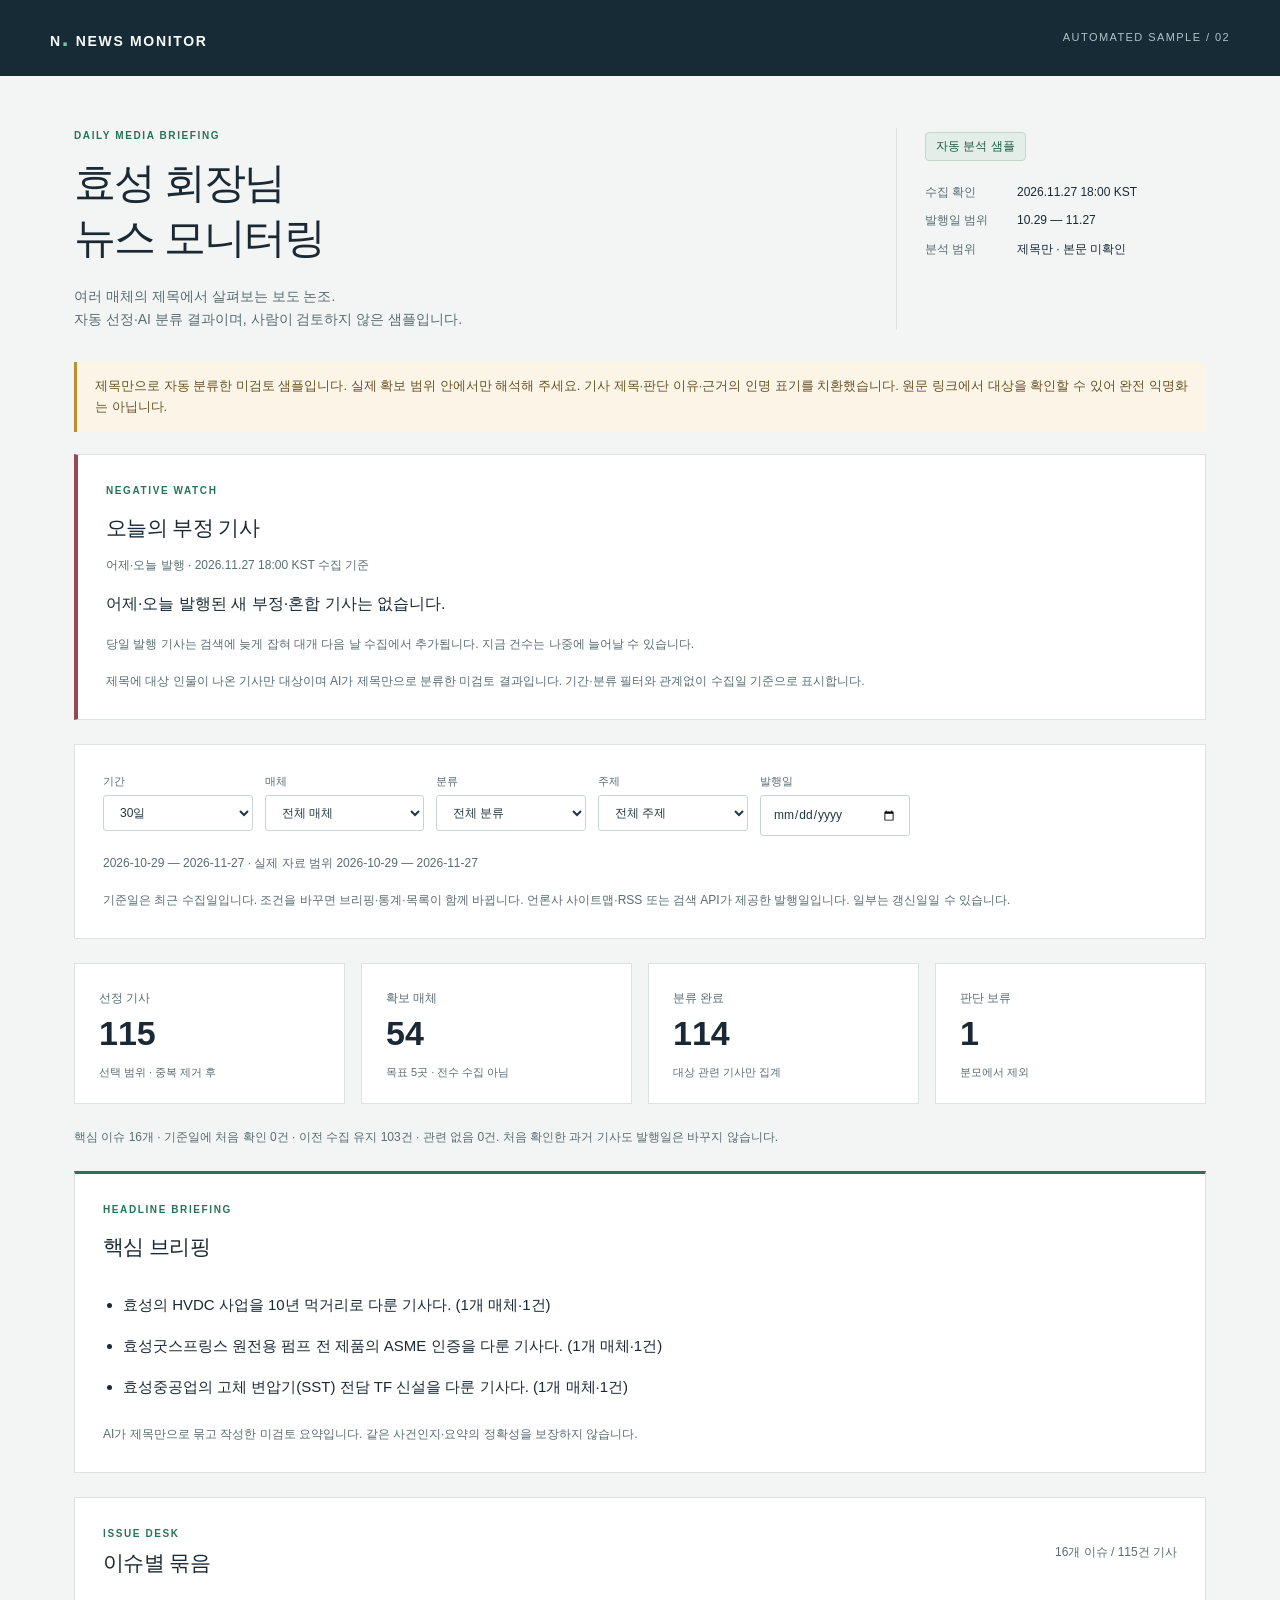
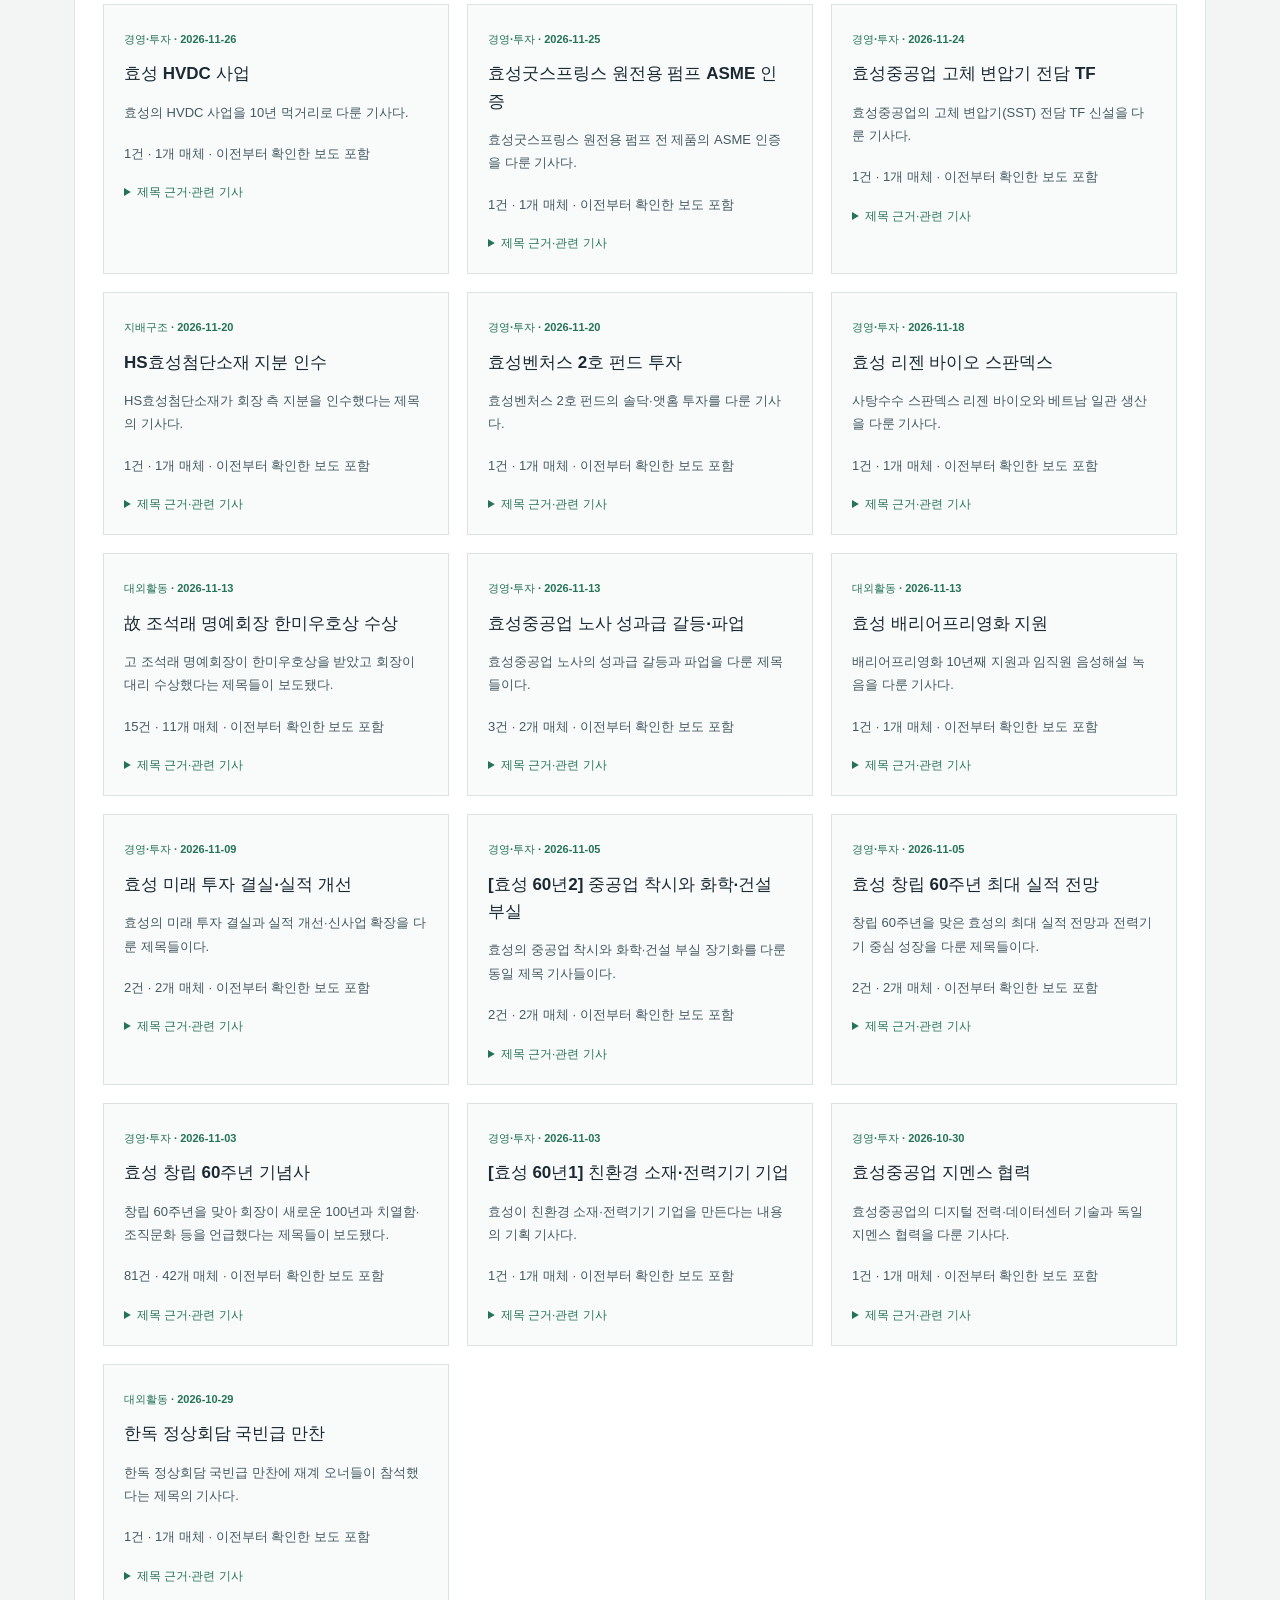
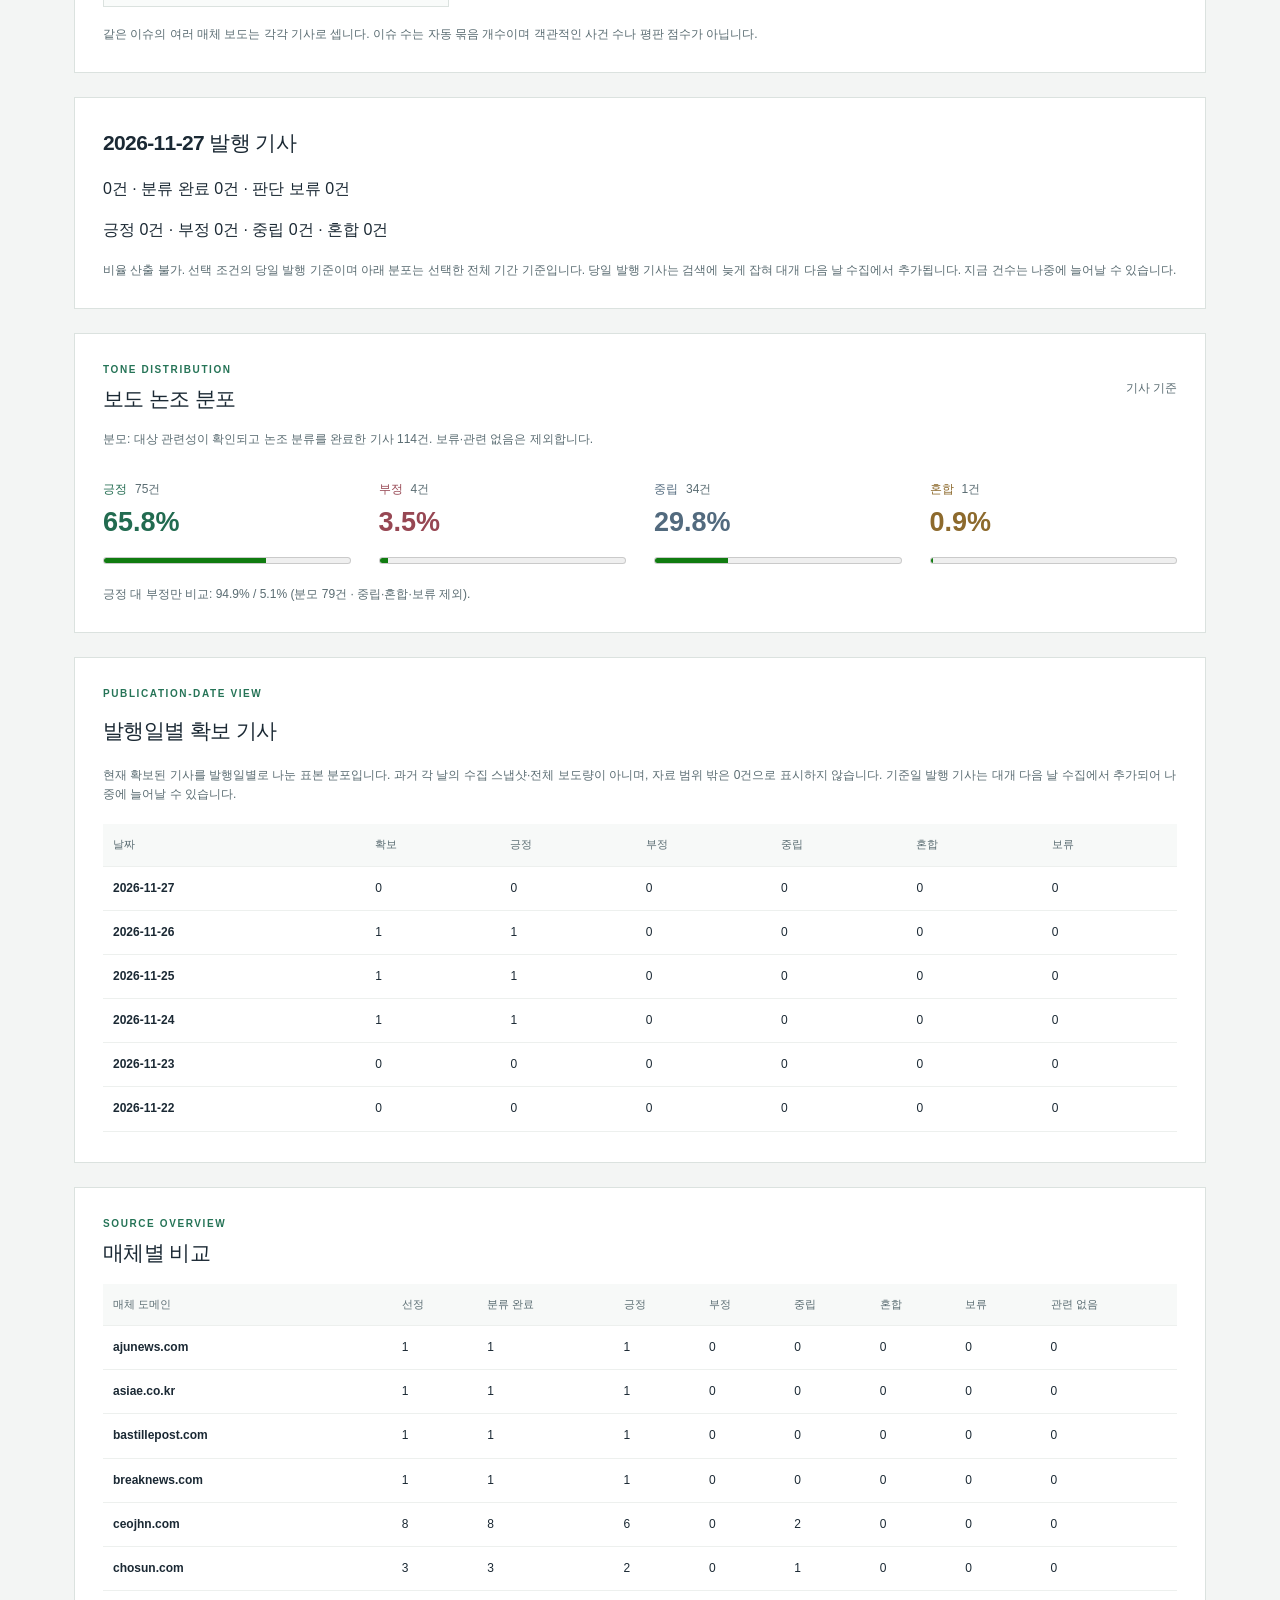
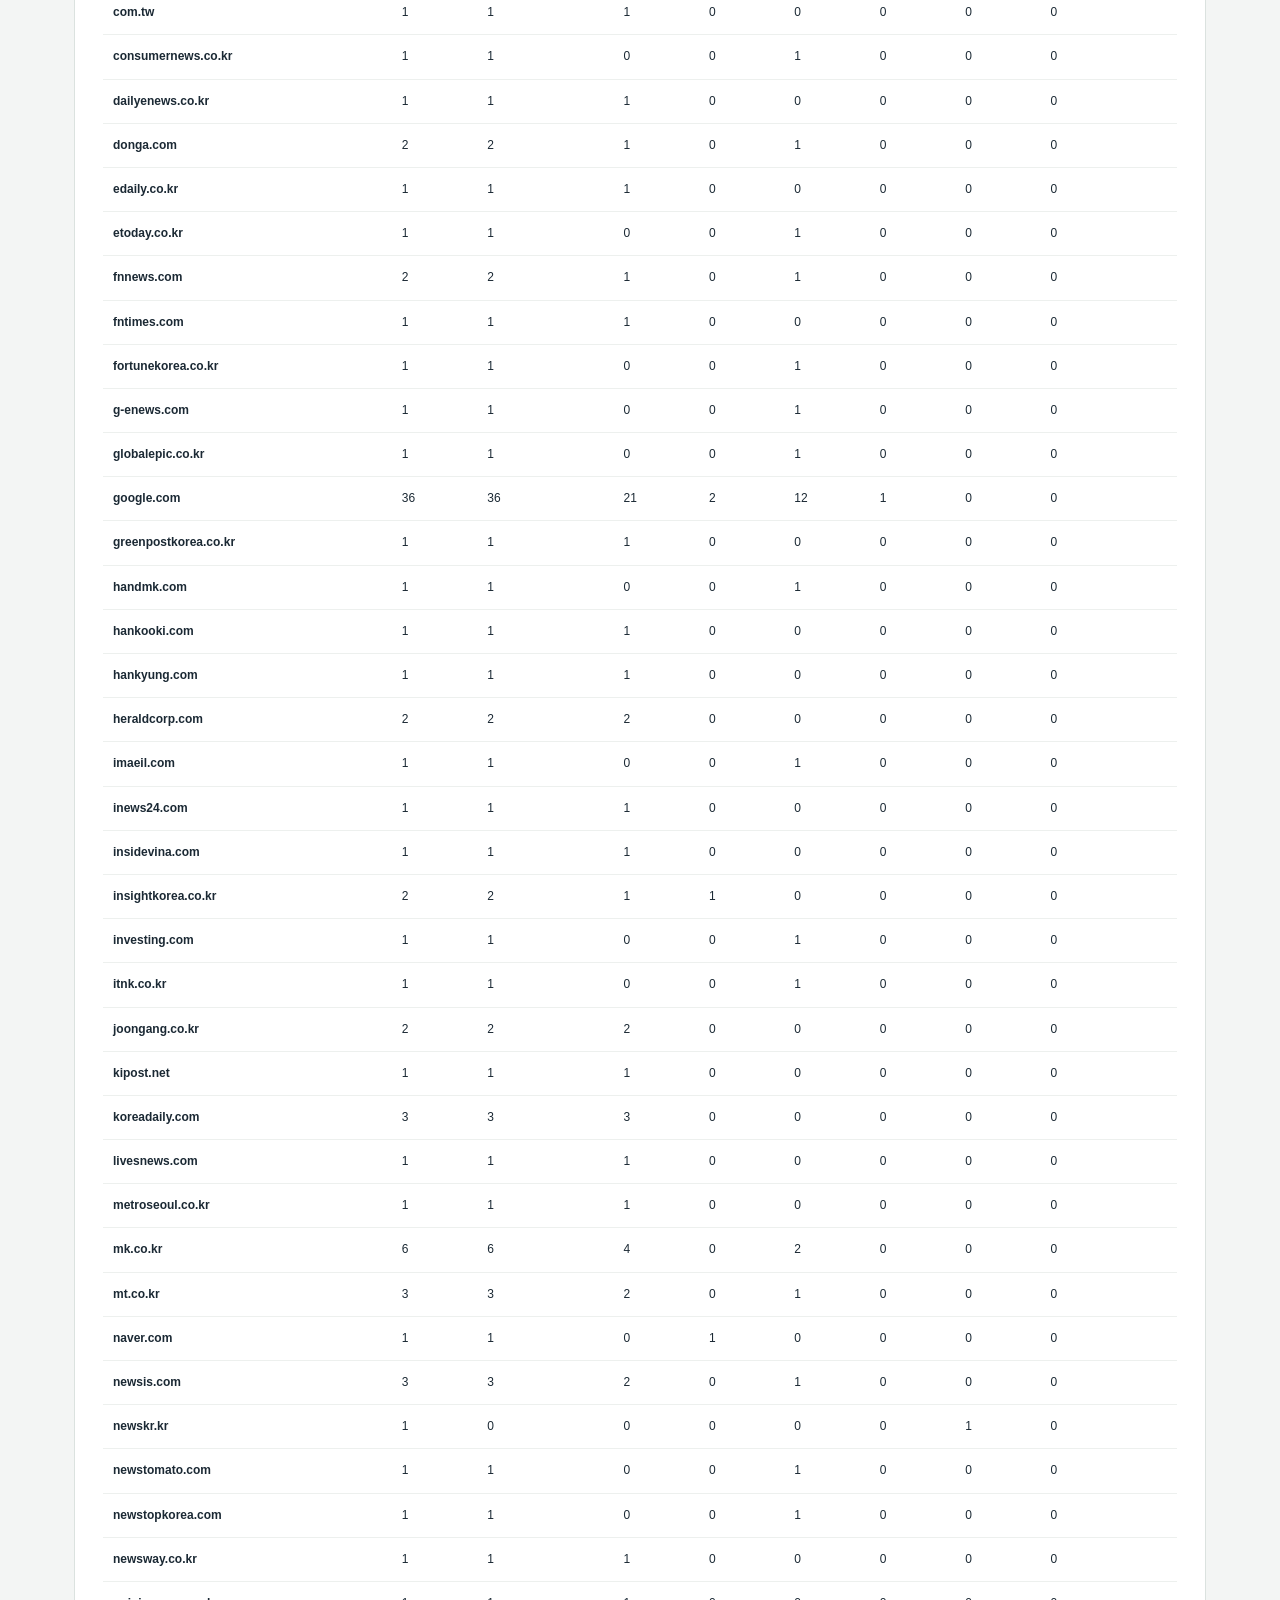
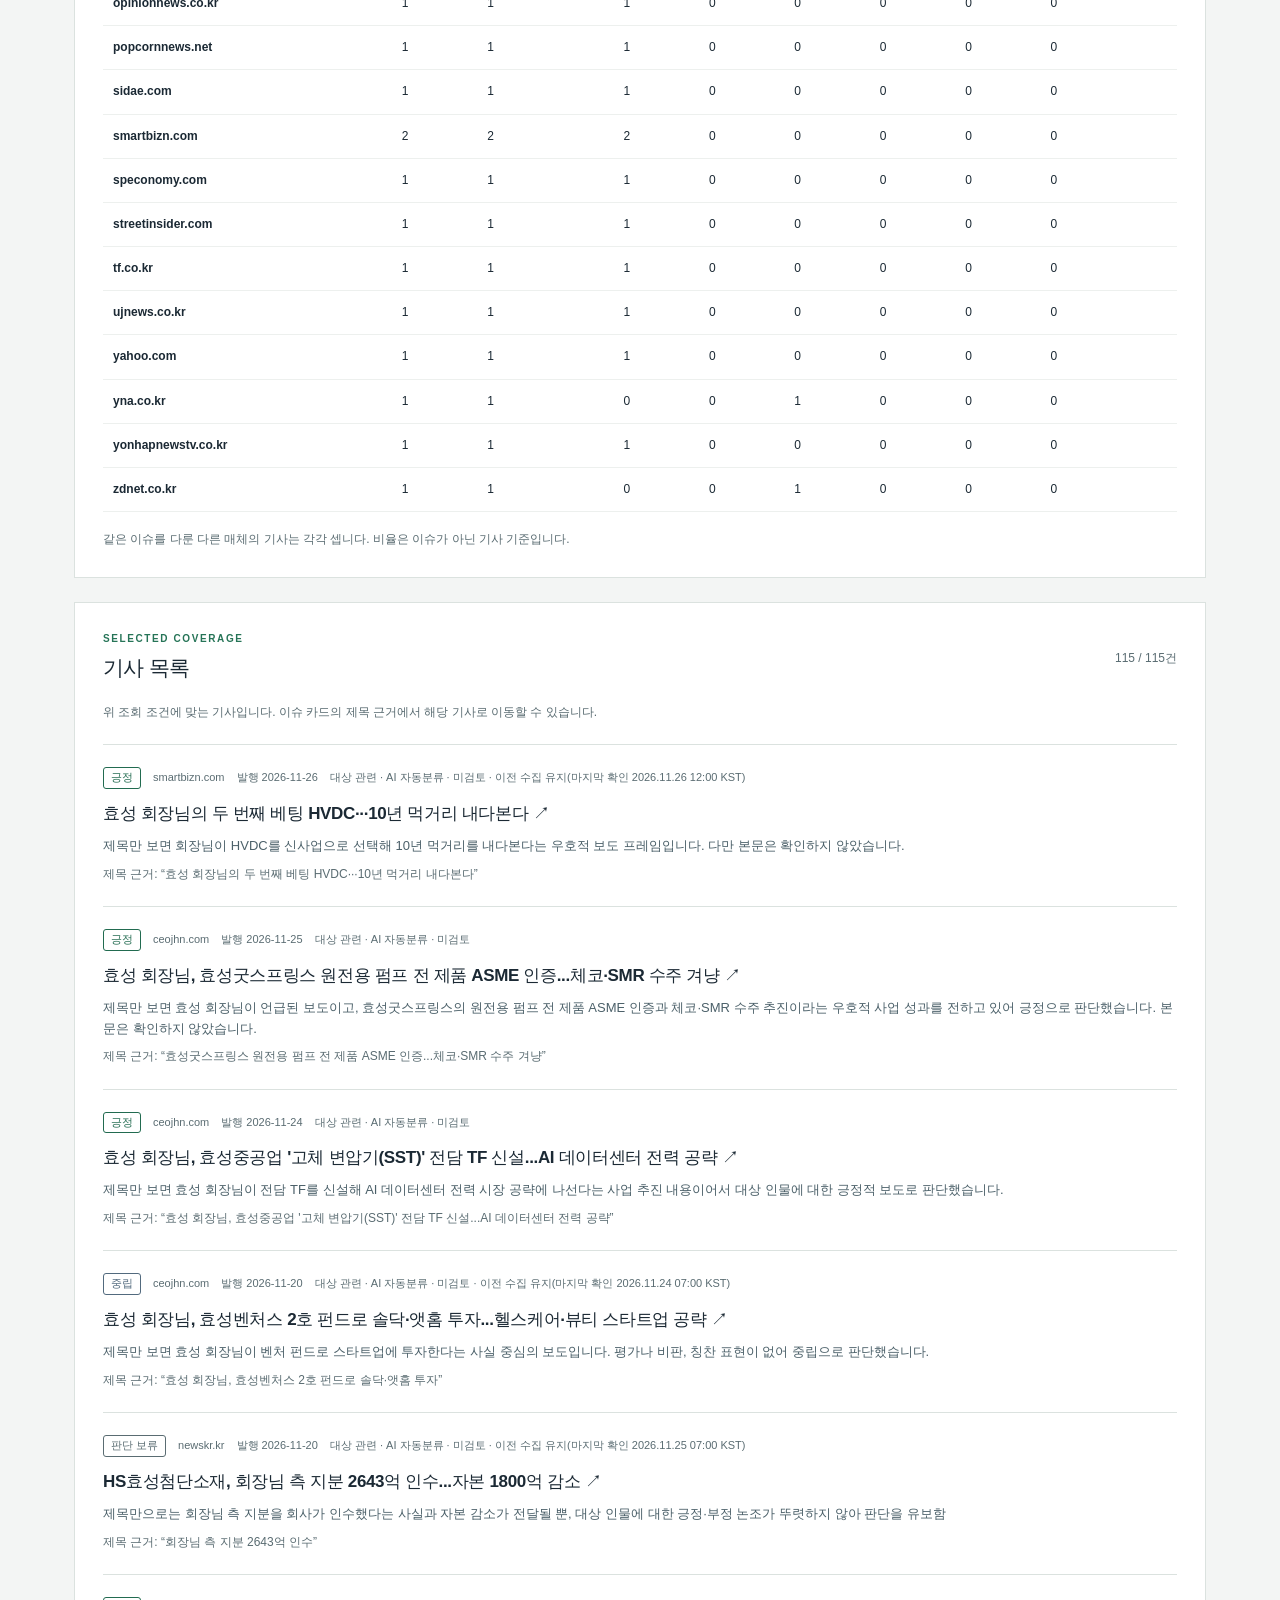
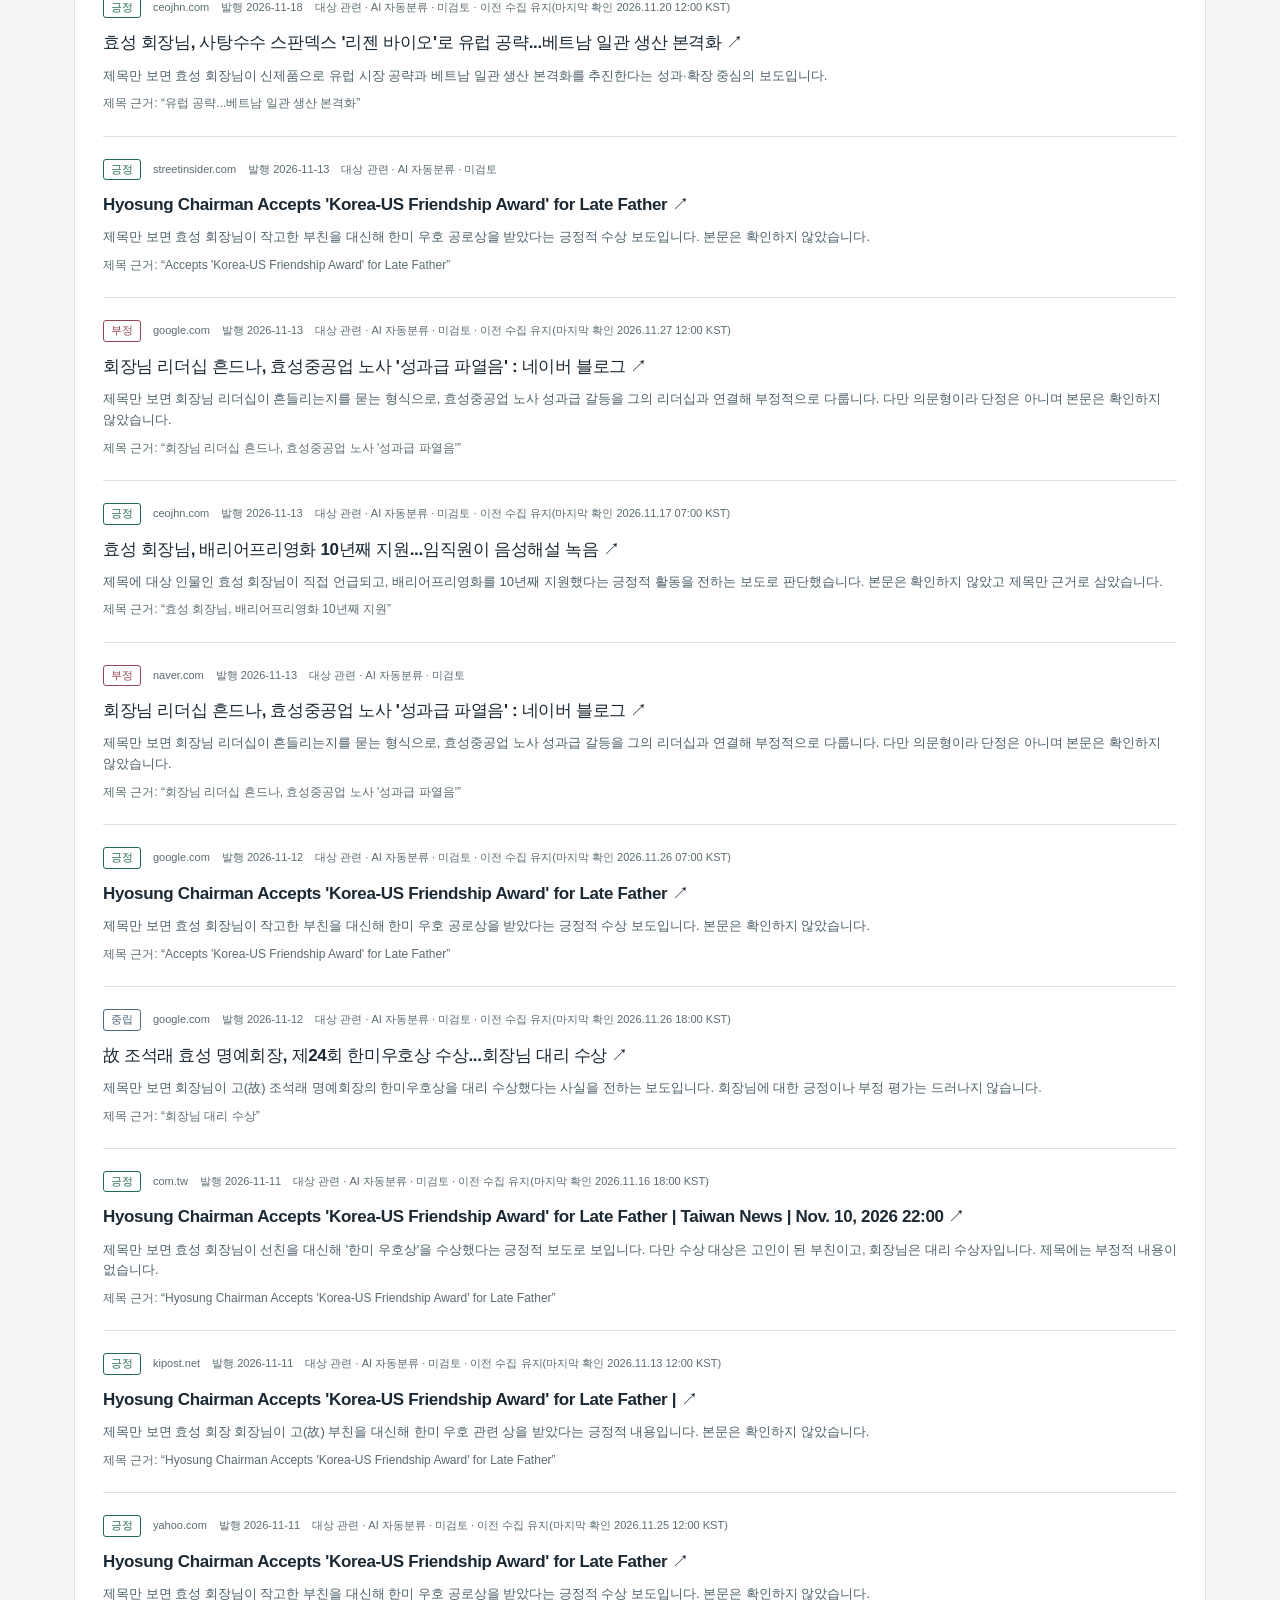
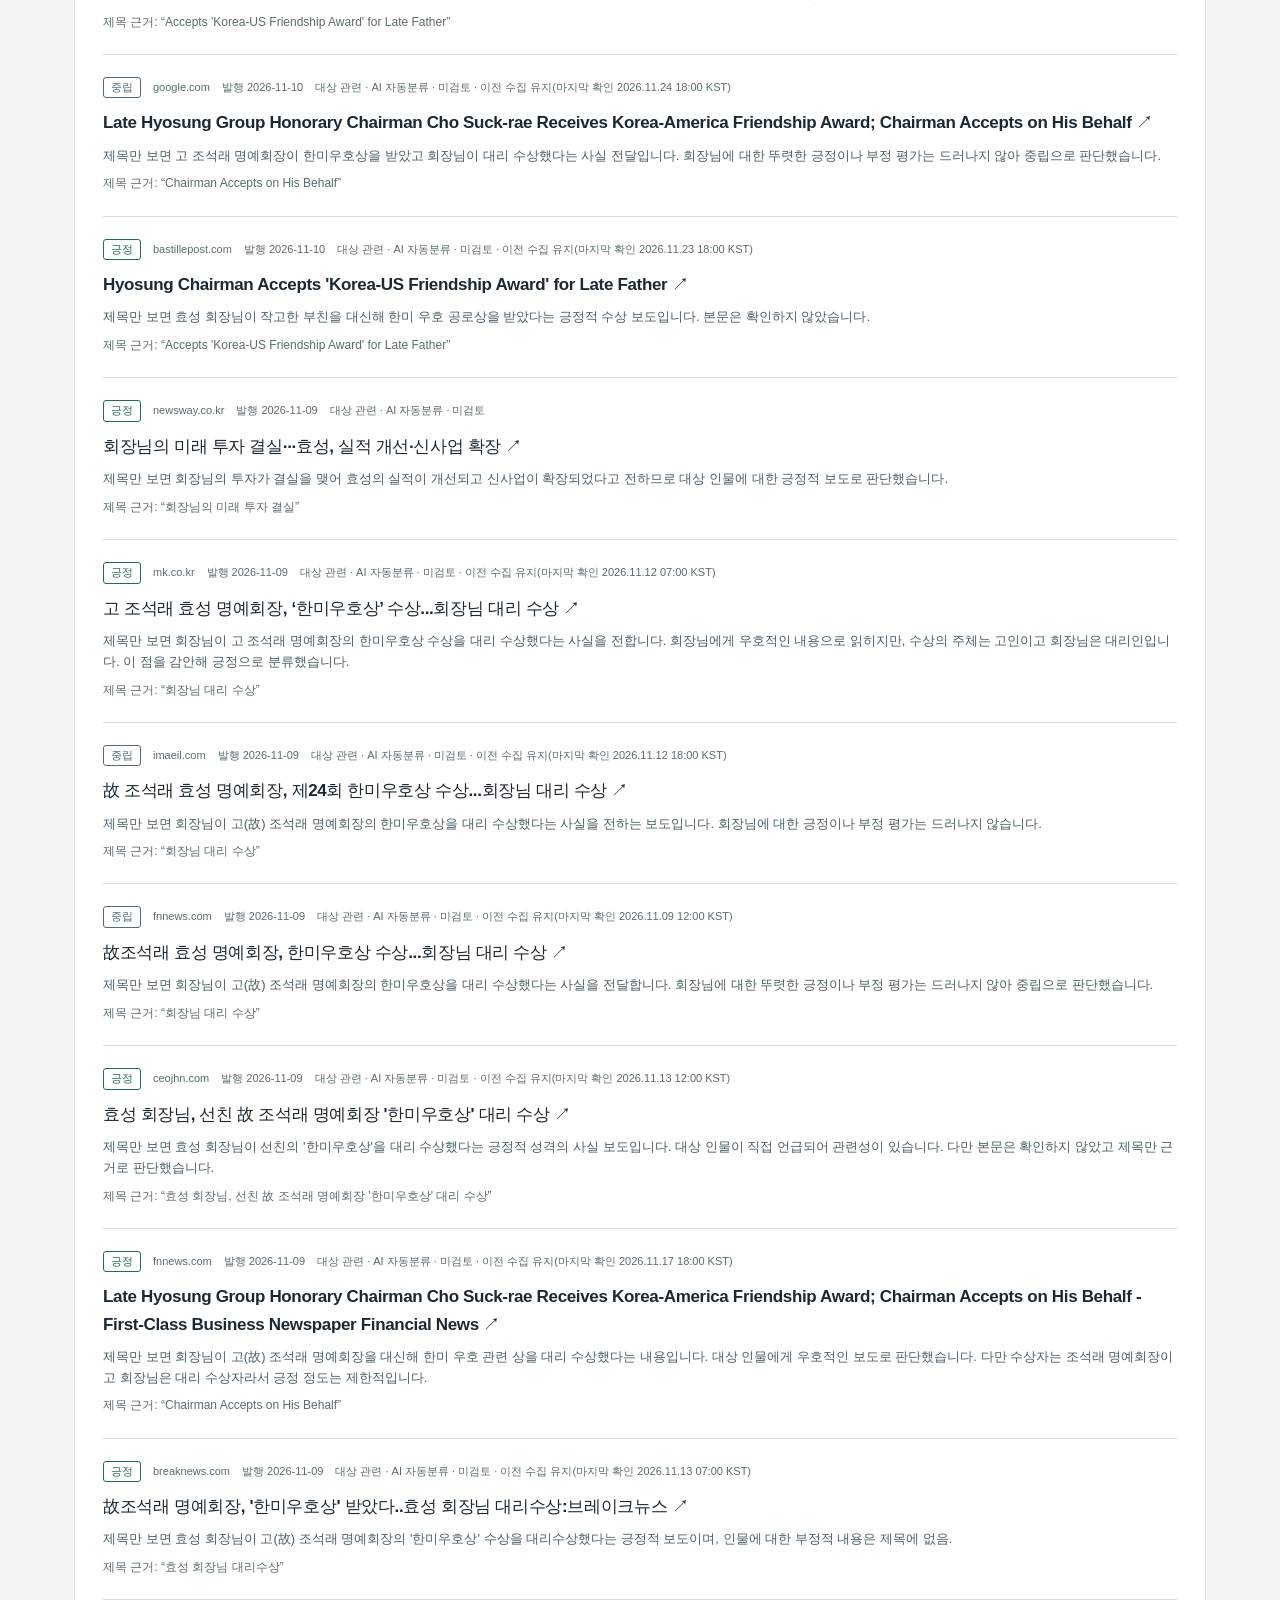
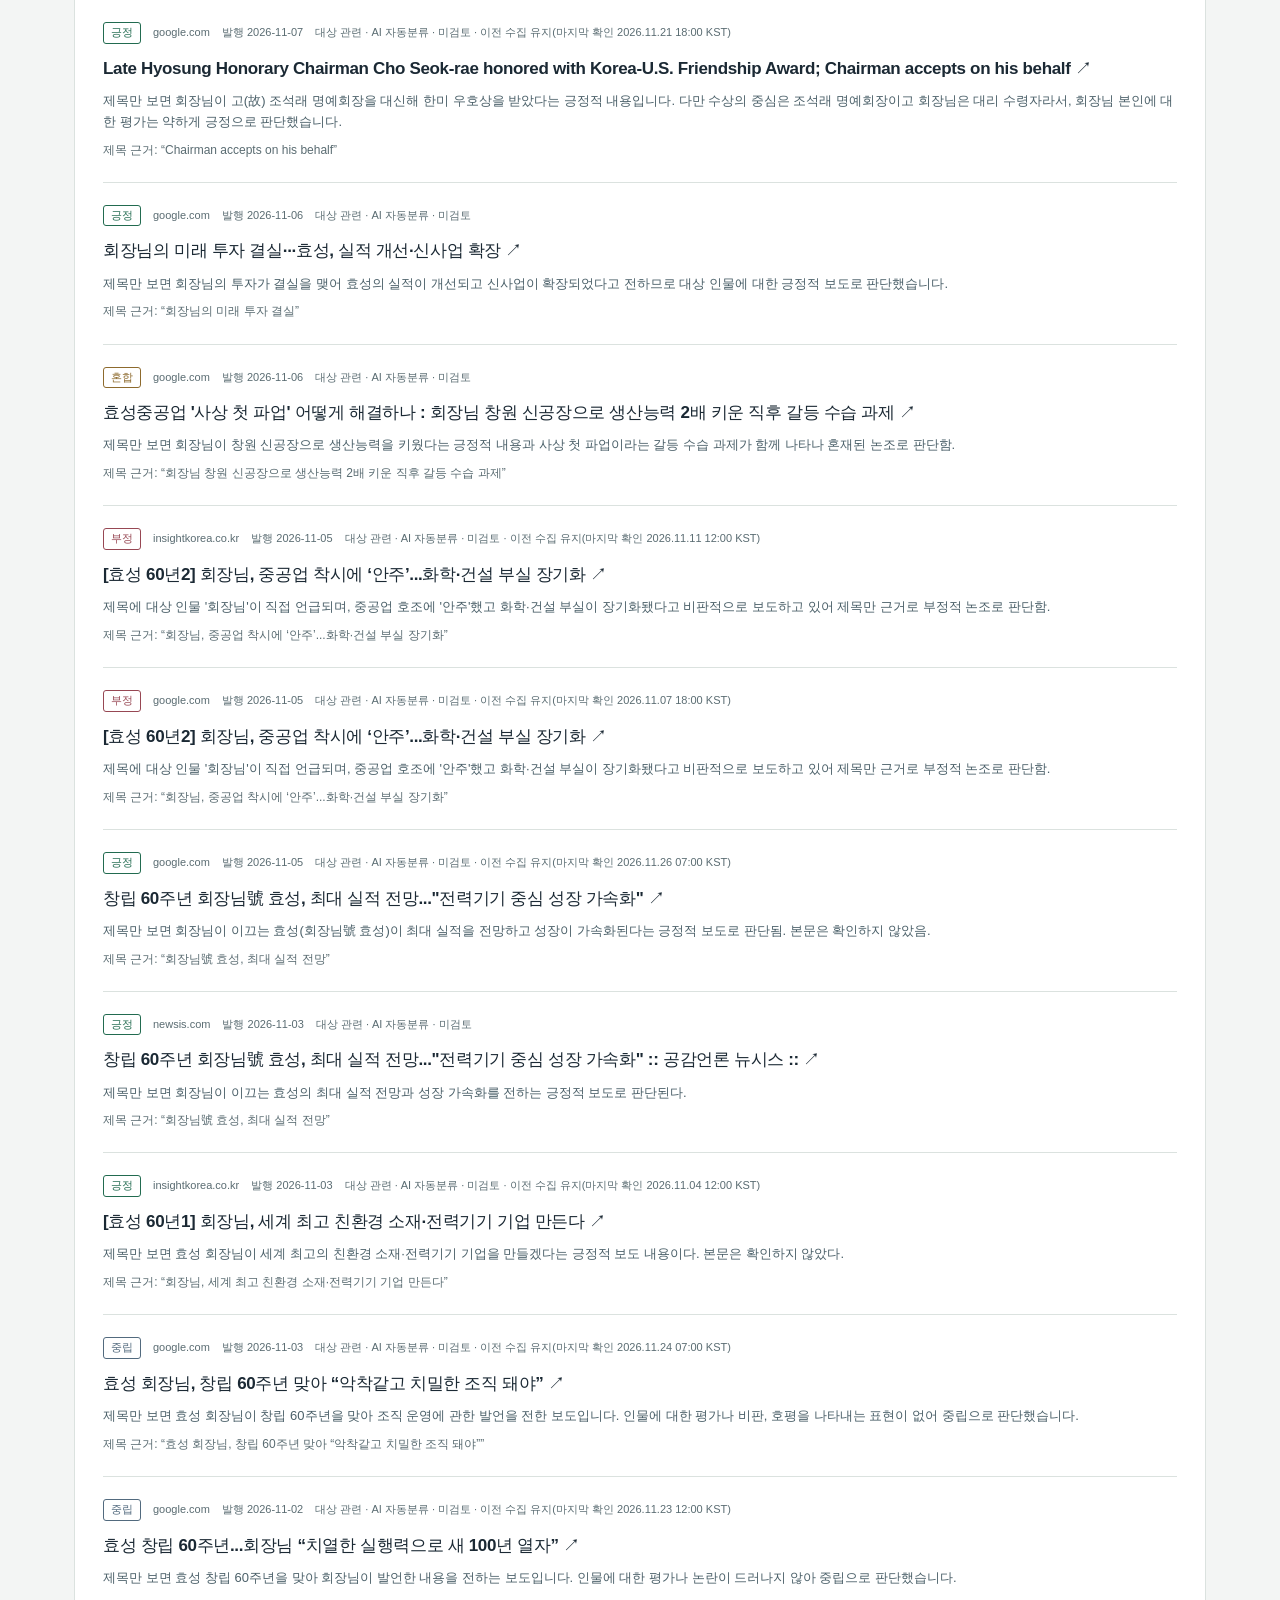
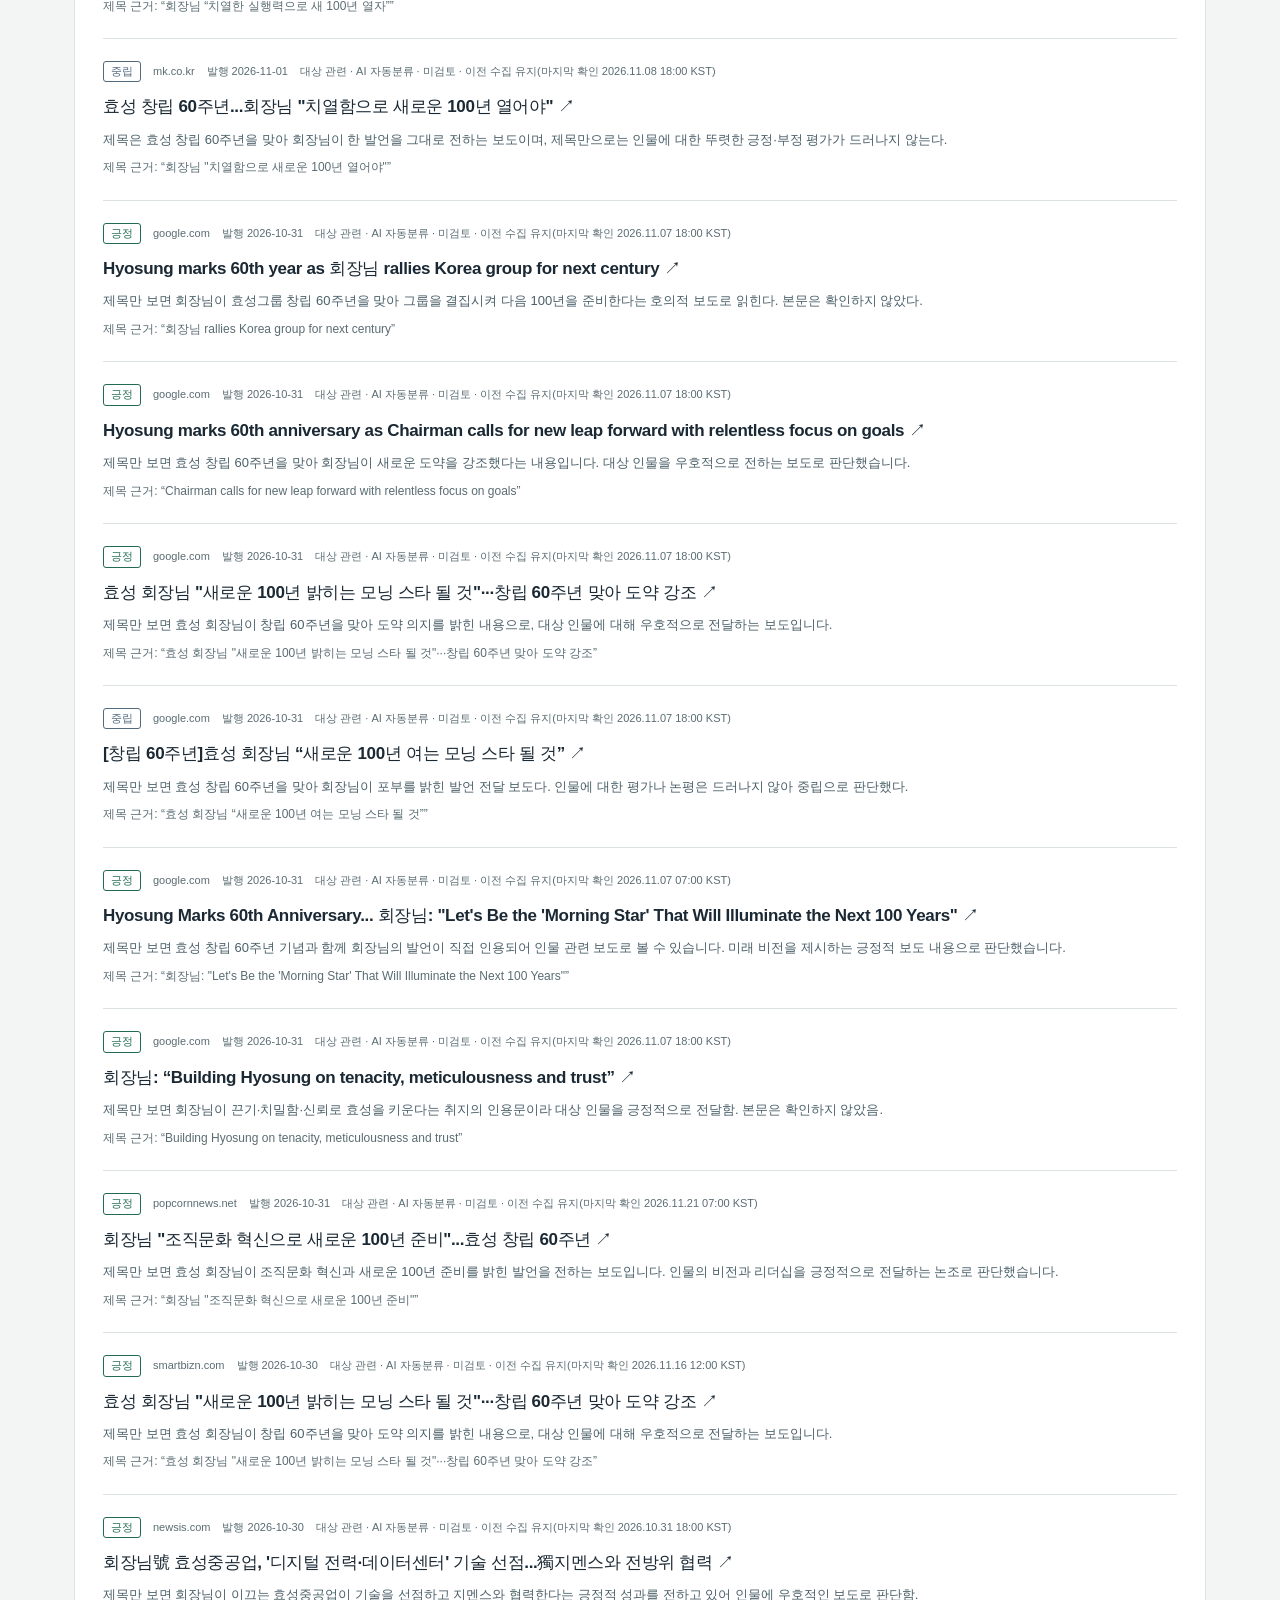
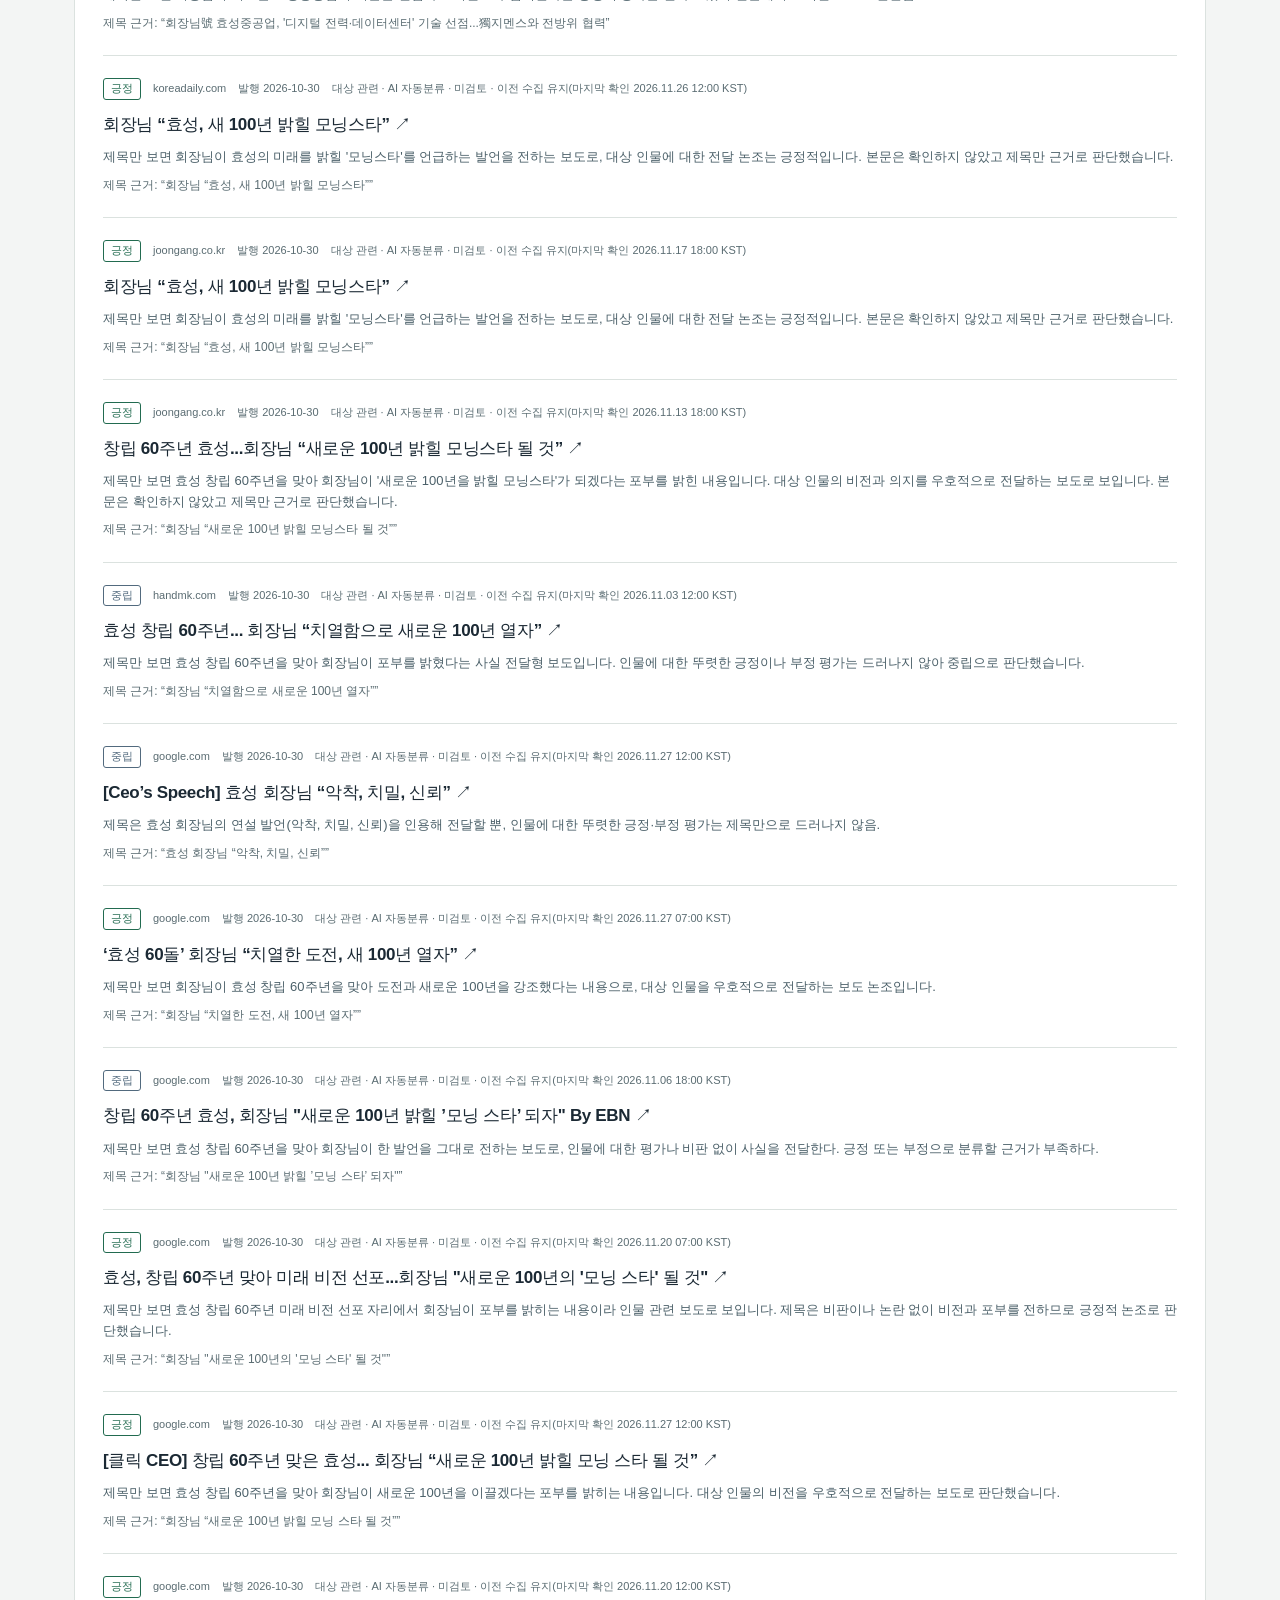
==== commit 70bd3751: "pages: update verified news sample" ====
--- a/index.html
+++ b/index.html
@@ -32,7 +32,7 @@
           <span class="badge">자동 분석 샘플</span>
           <dl>
             <dt>수집 확인</dt>
-            <dd>2026.11.27 12:00 KST</dd>
+            <dd>2026.11.27 18:00 KST</dd>
             <dt>발행일 범위</dt>
             <dd>10.29 — 11.27</dd>
             <dt>분석 범위</dt>
@@ -41,7 +41,7 @@
         </aside>
       </section>
       <div class="notice" role="status">제목만으로 자동 분류한 미검토 샘플입니다. 실제 확보 범위 안에서만 해석해 주세요. 기사 제목·판단 이유·근거의 인명 표기를 치환했습니다. 원문 링크에서 대상을 확인할 수 있어 완전 익명화는 아닙니다.</div>
-      <section class="panel alert" id="negative-alert" aria-labelledby="alert-title"><p class="eyebrow">NEGATIVE WATCH</p><h2 id="alert-title">오늘의 부정 기사</h2><p class="unit">어제·오늘 발행 · 2026.11.27 12:00 KST 수집 기준</p><p>어제·오늘 발행된 새 부정·혼합 기사는 없습니다.</p><p class="footnote">당일 발행 기사는 검색에 늦게 잡혀 대개 다음 날 수집에서 추가됩니다. 지금 건수는 나중에 늘어날 수 있습니다.</p><p class="footnote">제목에 대상 인물이 나온 기사만 대상이며 AI가 제목만으로 분류한 미검토 결과입니다. 기간·분류 필터와 관계없이 수집일 기준으로 표시합니다.</p></section>
+      <section class="panel alert" id="negative-alert" aria-labelledby="alert-title"><p class="eyebrow">NEGATIVE WATCH</p><h2 id="alert-title">오늘의 부정 기사</h2><p class="unit">어제·오늘 발행 · 2026.11.27 18:00 KST 수집 기준</p><p>어제·오늘 발행된 새 부정·혼합 기사는 없습니다.</p><p class="footnote">당일 발행 기사는 검색에 늦게 잡혀 대개 다음 날 수집에서 추가됩니다. 지금 건수는 나중에 늘어날 수 있습니다.</p><p class="footnote">제목에 대상 인물이 나온 기사만 대상이며 AI가 제목만으로 분류한 미검토 결과입니다. 기간·분류 필터와 관계없이 수집일 기준으로 표시합니다.</p></section>
       <section class="panel controls" aria-label="조회 조건">
         <div class="filters">
           <label
@@ -83,12 +83,12 @@
         </p>
       </section>
       <section class="metrics" aria-label="샘플 현황"><div class="metric"><span class="metric-label">선정 기사</span><strong class="metric-value">115</strong><span class="metric-note">선택 범위 · 중복 제거 후</span></div><div class="metric"><span class="metric-label">확보 매체</span><strong class="metric-value">54</strong><span class="metric-note">목표 5곳 · 전수 수집 아님</span></div><div class="metric"><span class="metric-label">분류 완료</span><strong class="metric-value">114</strong><span class="metric-note">대상 관련 기사만 집계</span></div><div class="metric"><span class="metric-label">판단 보류</span><strong class="metric-value">1</strong><span class="metric-note">분모에서 제외</span></div></section>
-      <p id="coverage-detail" class="coverage-detail">핵심 이슈 16개 · 기준일에 처음 확인 0건 · 이전 수집 유지 101건</p>
+      <p id="coverage-detail" class="coverage-detail">핵심 이슈 16개 · 기준일에 처음 확인 0건 · 이전 수집 유지 103건</p>
       <section class="panel briefing" aria-labelledby="briefing-title">
         <p class="eyebrow">HEADLINE BRIEFING</p>
         <h2 id="briefing-title">핵심 브리핑</h2>
         <ul id="briefing-lines">
-          <li>효성 회장의 두 번째 베팅으로 HVDC 사업을 10년 먹거리로 본다는 제목입니다. (1개 매체·1건)</li><li>효성굿스프링스 원전용 펌프 전 제품이 ASME 인증을 받았다는 제목입니다. (1개 매체·1건)</li><li>효성중공업이 고체 변압기(SST) 전담 TF를 신설했다는 제목입니다. (1개 매체·1건)</li>
+          <li>효성의 HVDC 사업을 10년 먹거리로 다룬 기사다. (1개 매체·1건)</li><li>효성굿스프링스 원전용 펌프 전 제품의 ASME 인증을 다룬 기사다. (1개 매체·1건)</li><li>효성중공업의 고체 변압기(SST) 전담 TF 신설을 다룬 기사다. (1개 매체·1건)</li>
         </ul>
         <p class="footnote">AI가 제목만으로 묶고 작성한 미검토 요약입니다. 같은 사건인지·요약의 정확성을 보장하지 않습니다.</p>
       </section>
@@ -100,7 +100,7 @@
           </div>
           <span class="unit" id="issue-count">16개 이슈 / 115건 기사</span>
         </div>
-        <div class="issue-grid" id="issue-cards"><article class="issue-card"><span class="issue-topic">경영·투자</span><h3>효성 HVDC 사업 투자</h3><p>효성 회장의 두 번째 베팅으로 HVDC 사업을 10년 먹거리로 본다는 제목입니다.</p><p class="footnote">1건 · 1개 매체</p><details><summary>제목 근거·관련 기사</summary><ul><li><a href="#article-26a6f54714346387639a">smartbizn.com: “효성 회장님의 두 번째 베팅 HVDC···10년 먹거리 내다본다”</a></li></ul></details></article><article class="issue-card"><span class="issue-topic">경영·투자</span><h3>효성굿스프링스 원전용 펌프 ASME 인증</h3><p>효성굿스프링스 원전용 펌프 전 제품이 ASME 인증을 받았다는 제목입니다.</p><p class="footnote">1건 · 1개 매체</p><details><summary>제목 근거·관련 기사</summary><ul><li><a href="#article-f566e06ac71d6ee068d1">ceojhn.com: “효성 회장님, 효성굿스프링스 원전용 펌프 전 제품 ASME 인증...체코·SMR 수주 겨냥”</a></li></ul></details></article><article class="issue-card"><span class="issue-topic">경영·투자</span><h3>효성중공업 고체 변압기 TF 신설</h3><p>효성중공업이 고체 변압기(SST) 전담 TF를 신설했다는 제목입니다.</p><p class="footnote">1건 · 1개 매체</p><details><summary>제목 근거·관련 기사</summary><ul><li><a href="#article-bef383b7fbde71eb50de">ceojhn.com: “효성 회장님, 효성중공업 &#x27;고체 변압기(SST)&#x27; 전담 TF 신설...AI 데이터센터 전력 공략”</a></li></ul></details></article><article class="issue-card"><span class="issue-topic">지배구조</span><h3>HS효성첨단소재 지분 인수</h3><p>HS효성첨단소재가 회장 측 지분을 인수하며 자본이 감소했다는 제목입니다.</p><p class="footnote">1건 · 1개 매체</p><details><summary>제목 근거·관련 기사</summary><ul><li><a href="#article-74fc8f88cf9e3eccec77">newskr.kr: “HS효성첨단소재, 회장님 측 지분 2643억 인수...자본 1800억 감소”</a></li></ul></details></article><article class="issue-card"><span class="issue-topic">경영·투자</span><h3>효성벤처스 2호 펀드 투자</h3><p>효성벤처스 2호 펀드로 솔닥·앳홈에 투자했다는 제목입니다.</p><p class="footnote">1건 · 1개 매체</p><details><summary>제목 근거·관련 기사</summary><ul><li><a href="#article-db707d8baf20407ce0a0">ceojhn.com: “효성 회장님, 효성벤처스 2호 펀드로 솔닥·앳홈 투자...헬스케어·뷰티 스타트업 공략”</a></li></ul></details></article><article class="issue-card"><span class="issue-topic">경영·투자</span><h3>효성 리젠 바이오 스판덱스 유럽 공략</h3><p>사탕수수 스판덱스 &#x27;리젠 바이오&#x27;로 유럽을 공략하고 베트남 일관 생산을 본격화한다는 제목입니다.</p><p class="footnote">1건 · 1개 매체</p><details><summary>제목 근거·관련 기사</summary><ul><li><a href="#article-dac4b99b258f1788aec8">ceojhn.com: “효성 회장님, 사탕수수 스판덱스 &#x27;리젠 바이오&#x27;로 유럽 공략...베트남 일관 생산 본격화”</a></li></ul></details></article><article class="issue-card"><span class="issue-topic">대외활동</span><h3>고 조석래 명예회장 한미우호상 수상</h3><p>고 조석래 효성 명예회장이 한미우호상을 수상했고 회장이 대리 수상했다는 제목들입니다.</p><p class="footnote">15건 · 11개 매체</p><details><summary>제목 근거·관련 기사</summary><ul><li><a href="#article-0d90779241e03127fa01">ceojhn.com: “효성 회장님, 선친 故 조석래 명예회장 &#x27;한미우호상&#x27; 대리 수상”</a></li><li><a href="#article-1d4623cc91b8823b1b7f">google.com: “Late Hyosung Group Honorary Chairman Cho Suck-rae Receives Korea-America Friendship Award; Chairman Accepts on His Behalf”</a></li><li><a href="#article-1ec9f65cddb9a9cd20f7">yahoo.com: “Hyosung Chairman Accepts &#x27;Korea-US Friendship Award&#x27; for Late Father”</a></li><li><a href="#article-491977ed4b443978081f">google.com: “故 조석래 효성 명예회장, 제24회 한미우호상 수상...회장님 대리 수상”</a></li><li><a href="#article-64319143a60d1cfa4a66">breaknews.com: “故조석래 명예회장, &#x27;한미우호상&#x27; 받았다..효성 회장님 대리수상:브레이크뉴스”</a></li><li><a href="#article-6ac6a83f4052dee51de2">google.com: “Hyosung Chairman Accepts &#x27;Korea-US Friendship Award&#x27; for Late Father”</a></li><li><a href="#article-6f6c03ac2bd4ab0dcc5e">streetinsider.com: “Hyosung Chairman Accepts &#x27;Korea-US Friendship Award&#x27; for Late Father”</a></li><li><a href="#article-79ae18193bf08978d8bc">fnnews.com: “故조석래 효성 명예회장, 한미우호상 수상...회장님 대리 수상”</a></li><li><a href="#article-7e7a075c24c048513d1d">imaeil.com: “故 조석래 효성 명예회장, 제24회 한미우호상 수상...회장님 대리 수상”</a></li><li><a href="#article-82b0e97b85338675634f">google.com: “Late Hyosung Honorary Chairman Cho Seok-rae honored with Korea-U.S. Friendship Award; Chairman accepts on his behalf”</a></li><li><a href="#article-8de7cb1ae52954fd9987">fnnews.com: “Late Hyosung Group Honorary Chairman Cho Suck-rae Receives Korea-America Friendship Award; Chairman Accepts on His Behalf - First-Class Business Newspaper Finan”</a></li><li><a href="#article-a11c8dffba83ba197723">mk.co.kr: “고 조석래 효성 명예회장, ‘한미우호상’ 수상...회장님 대리 수상”</a></li><li><a href="#article-e6d344de2f5a3a2b5e2b">com.tw: “Hyosung Chairman Accepts &#x27;Korea-US Friendship Award&#x27; for Late Father | Taiwan News | Nov. 10, 2026 22:00”</a></li><li><a href="#article-f90684dbb3bb91c265ef">bastillepost.com: “Hyosung Chairman Accepts &#x27;Korea-US Friendship Award&#x27; for Late Father”</a></li><li><a href="#article-fd1b4f9665b4572388f7">kipost.net: “Hyosung Chairman Accepts &#x27;Korea-US Friendship Award&#x27; for Late Father |”</a></li></ul></details></article><article class="issue-card"><span class="issue-topic">경영·투자</span><h3>효성중공업 노사 갈등</h3><p>효성중공업 노사의 성과급 관련 갈등과 파업 수습 과제를 다룬 제목들입니다.</p><p class="footnote">3건 · 2개 매체</p><details><summary>제목 근거·관련 기사</summary><ul><li><a href="#article-12bf398afe8b2c03d64d">google.com: “회장님 리더십 흔드나, 효성중공업 노사 &#x27;성과급 파열음&#x27; : 네이버 블로그”</a></li><li><a href="#article-b09324357da19b75223c">naver.com: “회장님 리더십 흔드나, 효성중공업 노사 &#x27;성과급 파열음&#x27; : 네이버 블로그”</a></li><li><a href="#article-d198948d967cf081c90d">google.com: “효성중공업 &#x27;사상 첫 파업&#x27; 어떻게 해결하나 : 회장님 창원 신공장으로 생산능력 2배 키운 직후 갈등 수습 과제”</a></li></ul></details></article><article class="issue-card"><span class="issue-topic">대외활동</span><h3>효성 배리어프리영화 지원</h3><p>효성 회장이 배리어프리영화를 10년째 지원하고 임직원이 음성해설을 녹음한다는 제목입니다.</p><p class="footnote">1건 · 1개 매체</p><details><summary>제목 근거·관련 기사</summary><ul><li><a href="#article-8bfd396ecbf54f54f0c3">ceojhn.com: “효성 회장님, 배리어프리영화 10년째 지원...임직원이 음성해설 녹음”</a></li></ul></details></article><article class="issue-card"><span class="issue-topic">경영·투자</span><h3>효성 실적 개선·신사업 확장</h3><p>회장의 미래 투자 결실로 효성의 실적 개선과 신사업 확장을 언급한 제목들입니다.</p><p class="footnote">2건 · 2개 매체</p><details><summary>제목 근거·관련 기사</summary><ul><li><a href="#article-7e18fbc5bcd9ca79952c">newsway.co.kr: “회장님의 미래 투자 결실···효성, 실적 개선·신사업 확장”</a></li><li><a href="#article-b72f817a940c795d04cb">google.com: “회장님의 미래 투자 결실···효성, 실적 개선·신사업 확장”</a></li></ul></details></article><article class="issue-card"><span class="issue-topic">경영·투자</span><h3>효성 최대 실적 전망</h3><p>창립 60주년 효성의 최대 실적 전망과 전력기기 중심 성장을 다룬 제목들입니다.</p><p class="footnote">2건 · 2개 매체</p><details><summary>제목 근거·관련 기사</summary><ul><li><a href="#article-09f3f39f71c92be22bbb">google.com: “창립 60주년 회장님號 효성, 최대 실적 전망...&quot;전력기기 중심 성장 가속화&quot;”</a></li><li><a href="#article-e270e96eadf087cac5ef">newsis.com: “창립 60주년 회장님號 효성, 최대 실적 전망...&quot;전력기기 중심 성장 가속화&quot; :: 공감언론 뉴시스 ::”</a></li></ul></details></article><article class="issue-card"><span class="issue-topic">경영·투자</span><h3>효성 60년 중공업 의존·화학·건설 부실</h3><p>중공업 착시에 안주하는 사이 화학·건설 부실이 장기화됐다는 연재 제목들입니다.</p><p class="footnote">2건 · 2개 매체</p><details><summary>제목 근거·관련 기사</summary><ul><li><a href="#article-7fc0bf08522196663f35">google.com: “[효성 60년2] 회장님, 중공업 착시에 ‘안주’...화학·건설 부실 장기화”</a></li><li><a href="#article-d57d412322bfaad156fc">insightkorea.co.kr: “[효성 60년2] 회장님, 중공업 착시에 ‘안주’...화학·건설 부실 장기화”</a></li></ul></details></article><article class="issue-card"><span class="issue-topic">경영·투자</span><h3>효성 창립 60주년 기념 회장 메시지</h3><p>효성 창립 60주년을 맞아 회장이 &#x27;모닝 스타&#x27;와 치열함·조직문화 변화를 강조했다는 제목들입니다.</p><p class="footnote">81건 · 42개 매체</p><details><summary>제목 근거·관련 기사</summary><ul><li><a href="#article-0129236ad7b455c28064">fortunekorea.co.kr: “효성 회장님 “새로운 100년 밝힐 모닝 스타 될 것””</a></li><li><a href="#article-079879cfb6d87ef3a68b">google.com: “창립 60주년 효성, 회장님 &quot;새로운 100년 밝힐 ’모닝 스타’ 되자&quot; By EBN”</a></li><li><a href="#article-09bcdf732e3742e6023f">google.com: “효성 창립 60주년...회장님 “치열한 실행력으로 새 100년 열자””</a></li><li><a href="#article-12991cfd03eab70969bd">chosun.com: “Hyosung marks 60th year as 회장님 rallies Korea group for next century”</a></li><li><a href="#article-191930d973e3f2a87e4d">google.com: “회장님 &quot;악착같고 치밀하게&quot;... 60주년 효성 &#x27;일하는방식&#x27; 대전환 당부”</a></li><li><a href="#article-19b07602b7f49e467d96">google.com: “‘효성 60돌’ 회장님 “치열한 도전, 새 100년 열자””</a></li><li><a href="#article-1ceb82c2966ea0f58c0f">fntimes.com: “효성 회장님 &quot;목표 향한 치열함이 다음 100년 만든다&quot;”</a></li><li><a href="#article-22a2d9e23e0daa7d3c4e">google.com: “효성 회장님, 창립 60주년 새로운 비전 선포 &quot;위기 뚫는 &#x27;모닝 스타&#x27; 될 것&quot;”</a></li><li><a href="#article-2449049fb15857b6259f">newsis.com: “효성그룹 회장님 &quot;악착같은, 치밀한, 신뢰의 효성 되자&quot;...창립 60주년 기념사”</a></li><li><a href="#article-26891038c6b62b262ea9">ujnews.co.kr: “효성 창립 60주년... 회장님 &quot;새로운 100년 밝히는 기업 될 것&quot;”</a></li><li><a href="#article-2805d96acbddaff0e9ed">google.com: “회장님 “효성, 새 100년 밝힐 모닝스타””</a></li><li><a href="#article-2d71ef489e0b624a09fe">google.com: “회장님 &quot;악착같은 효성으로 새 100년 준비&quot;”</a></li><li><a href="#article-2ee663ade445be2c0830">donga.com: “‘효성 60돌’ 회장님 “치열한 도전, 새 100년 열자”|동아일보”</a></li><li><a href="#article-35f9a312975fadd1eadc">heraldcorp.com: “효성 창립 60돌...회장님 “치열함으로 새 100년 열자””</a></li><li><a href="#article-36700998fd1fdc295dba">heraldcorp.com: “효성 창립 60돌...회장님 “우리는 모닝스타, 목표 향한 치열함으로 새 100년 열어야””</a></li><li><a href="#article-38e70b9e7aee10873eaa">google.com: “효성 회장님, 창립 60주년 맞아 “악착같고 치밀한 조직 돼야””</a></li><li><a href="#article-40561682a8ac47e411e1">mk.co.kr: “효성 창립 60주년...회장님 &quot;치열함으로 새로운 100년 열어야&quot;”</a></li><li><a href="#article-44c1d3fe27c797ae8d29">google.com: “[클릭 CEO] 창립 60주년 맞은 효성... 회장님 “새로운 100년 밝힐 모닝 스타 될 것””</a></li><li><a href="#article-49fdf284afb94dae4bec">google.com: “효성 회장님 &quot;새로운 100년 밝히는 모닝 스타 될 것&quot;···창립 60주년 맞아 도약 강조”</a></li><li><a href="#article-4a9a06137b2e0f5dcae7">joongang.co.kr: “회장님 “효성, 새 100년 밝힐 모닝스타””</a></li><li><a href="#article-4c00e91217a2b4f6590b">mk.co.kr: “창립 60주년 맞은 효성...회장님 “새로운 100년 밝힐 ‘모닝 스타’ 될 것””</a></li><li><a href="#article-4cd060e13bb19e4f1700">metroseoul.co.kr: “효성 창립 60주년...회장님 &quot;새로운 100년 여는 모닝 스타 될 것&quot;”</a></li><li><a href="#article-4d768a964b64376a6b55">google.com: “Hyosung Marks 60th Anniversary; Chairman Says It Will Become a ‘Morning Star’ Lighting the Way for the Next 100 Years”</a></li><li><a href="#article-508a093061df54d45c52">google.com: “회장님 &quot;조직문화 혁신으로 새로운 100년 준비&quot;...효성 창립 60주년”</a></li><li><a href="#article-547daa1ea3381b48b27f">globalepic.co.kr: “[Ceo’s Speech] 효성 회장님 “악착, 치밀, 신뢰””</a></li><li><a href="#article-5aff9659e0d3ec60baa6">itnk.co.kr: “[​​​​​​​창립 60주년]효성 회장님 “새로운 100년 여는 모닝 스타 될 것””</a></li><li><a href="#article-5b9f4f2104bc9a8f99b7">google.com: “창립 60주년 맞은 효성...회장님 “새로운 100년 밝힐 ‘모닝 스타’ 될 것””</a></li><li><a href="#article-5f4f82b7f988b6ced9cc">google.com: “[Ceo’s Speech] 효성 회장님 “악착, 치밀, 신뢰””</a></li><li><a href="#article-64b3b88c4bb341a35113">donga.com: “효성 회장님, 창립 60주년 맞아 “악착같고 치밀한 조직 돼야”|동아일보”</a></li><li><a href="#article-65c5710bcb2a7adb51dc">smartbizn.com: “효성 회장님 &quot;새로운 100년 밝히는 모닝 스타 될 것&quot;···창립 60주년 맞아 도약 강조”</a></li><li><a href="#article-66374f4a8aaa23f6956f">mk.co.kr: “Hyosung Marks 60th Anniversary; Chairman Says It Will Become a ‘Morning Star’ Lighting the Way for the Next 100 Years”</a></li><li><a href="#article-675417fc07ffad97b418">ceojhn.com: “효성 회장님 &quot;새로운 100년 밝힐 &#x27;모닝 스타&#x27; 되자&quot;”</a></li><li><a href="#article-6ed11621db74edc97ad7">g-enews.com: “효성 창립 60주년 기념식...회장님 ‘목표를 향한 치열함’ 당부”</a></li><li><a href="#article-70a50d5060882949a81b">koreadaily.com: “Hyosung Group — Chairman Celebrates 60th Anniversary with Vision for New Century”</a></li><li><a href="#article-7531a9e0ce718d5702de">asiae.co.kr: “Hyosung Marks 60th Anniversary... 회장님: &quot;Let&#x27;s Be the &#x27;Morning Star&#x27; That Will Illuminate the Next 100 Years&quot;”</a></li><li><a href="#article-7e94b049bcea6bacd67b">google.com: “효성, 창립 60주년 맞아 미래 비전 선포...회장님 &quot;새로운 100년의 &#x27;모닝 스타&#x27; 될 것&quot;”</a></li><li><a href="#article-80a8c629541f8d302472">google.com: “효성 회장님 “악착같은 도전으로 미래 100년 열자””</a></li><li><a href="#article-88afdbaf3e0df80aff2b">yna.co.kr: “효성 창립 60주년...회장님 &quot;치열함으로 새로운 100년 열어야&quot;”</a></li><li><a href="#article-92507af66c49661f2086">ceojhn.com: “Hyosung Chairman: “Let’s Become the ‘Morning Star’ That Lights a New 100 Years””</a></li><li><a href="#article-939d137df55e9a0f18ae">mt.co.kr: “효성 창립 60주년..회장님 &quot;목표 향한 치열함으로 새로운 도약&quot;”</a></li><li><a href="#article-988b9f9e378b6986332f">chosun.com: “효성 창립 60주년...회장님 “새로운 100년 밝힐 ‘모닝 스타’되자””</a></li><li><a href="#article-9dba5b740617a55b0376">google.com: “창립 60주년 효성, 회장님 &quot;악착같이, 치밀하게, 신뢰의 효성으로 새 100년 열자&quot;”</a></li><li><a href="#article-9eda4f2a1e75bcf6aa29">sidae.com: “효성 창립 60주년...회장님 &quot;새 100년 밝힐 &#x27;모닝 스타&#x27; 되자&quot;”</a></li><li><a href="#article-9f126afa117f5f475a66">google.com: “[​​​​​​​창립 60주년]효성 회장님 “새로운 100년 여는 모닝 스타 될 것””</a></li><li><a href="#article-a2eedf9caee2bb5e2936">koreadaily.com: “창립 60주년 효성...회장님 “새로운 100년 밝힐 모닝스타 될 것””</a></li><li><a href="#article-a5a37231e2ab8bb161f0">joongang.co.kr: “창립 60주년 효성...회장님 “새로운 100년 밝힐 모닝스타 될 것””</a></li><li><a href="#article-a7749e916698fc616fc4">speconomy.com: “효성 회장님 “악착같은 도전으로 미래 100년 열자””</a></li><li><a href="#article-a812ce35188ca81b8dc5">yonhapnewstv.co.kr: “효성 창립 60주년...회장님 “치열함으로 새로운 100년 열어야“”</a></li><li><a href="#article-a90fe454ab1edc3dfa75">popcornnews.net: “회장님 &quot;조직문화 혁신으로 새로운 100년 준비&quot;...효성 창립 60주년”</a></li><li><a href="#article-a9b7f17589ebf50ea2bd">dailyenews.co.kr: “효성 창립 60주년...회장님 “새로운 100년 밝힐 ‘모닝 스타’ 될 것””</a></li><li><a href="#article-adbf62d686c53fa55b5e">google.com: “효성 창립 60주년...회장님 &quot;치열함으로 새로운 100년 열어야&quot;”</a></li><li><a href="#article-b23fa840424f1240b658">handmk.com: “효성 창립 60주년... 회장님 “치열함으로 새로운 100년 열자””</a></li><li><a href="#article-b920c14eeb1cc040e0f7">newstomato.com: “효성 창립 60주년...회장님 “치열한 실행력으로 새 100년 열자””</a></li><li><a href="#article-bf2dc3956724c337b420">google.com: “회장님: “Building Hyosung on tenacity, meticulousness and trust””</a></li><li><a href="#article-c152eb05a3acdf350129">livesnews.com: “창립 60주년 맞은 효성, 회장님 “새로운 100년 밝힐 ‘모닝 스타’ 될 것””</a></li><li><a href="#article-c2db11b780eee6292079">tf.co.kr: “효성 창립 60주년...회장님 &quot;새 100년 밝힐 &#x27;모닝 스타&#x27; 되자&quot;”</a></li><li><a href="#article-c4579097a8842aae82b5">mt.co.kr: “Hyosung marks 60th anniversary as Chairman calls for new leap forward with relentless focus on goals”</a></li><li><a href="#article-c5da412c36f383ac0d0d">opinionnews.co.kr: “효성 회장님, 창립 60주년 새로운 비전 선포 &quot;위기 뚫는 &#x27;모닝 스타&#x27; 될 것&quot;”</a></li><li><a href="#article-c6835e2dde9b628efe32">edaily.co.kr: “효성 창립 60주년...회장님 &quot;성실함과 도전으로 새로운 미래 열어가야&quot;”</a></li><li><a href="#article-c9c163ef8aa011b427a2">zdnet.co.kr: “효성 회장님 &quot;악착같고 치밀하게 새로운 100년 준비&quot; - ZDNet korea”</a></li><li><a href="#article-d065bde7d37c85ad7e53">google.com: “Hyosung Marks 60th Anniversary... 회장님: &quot;Let&#x27;s Be the &#x27;Morning Star&#x27; That Will Illuminate the Next 100 Years&quot;”</a></li><li><a href="#article-d12e1d80592c25421553">google.com: “효성 회장님 &quot;악착같고 치밀하게 새로운 100년 준비&quot;”</a></li><li><a href="#article-d4e51a2cdfb48706a102">google.com: “효성 창립 60주년...회장님 “새로운 100년 밝힐 ‘모닝 스타’되자””</a></li><li><a href="#article-d8c4154460709c51eeb8">chosun.com: “창립 60주년 효성, 회장님 “악착같이, 치밀하게, 신뢰의 효성으로 새 100년 열자””</a></li><li><a href="#article-dacb721b452a603f14ac">ajunews.com: “효성 회장님, 창립 60주년 맞아 &quot;새로운 100년 밝힐 &#x27;모닝 스타&#x27; 될 것&quot;”</a></li><li><a href="#article-daecbe09c53b6d1d4eee">mk.co.kr: “회장님 &quot;악착, 치밀, 신뢰의 효성으로&quot;”</a></li><li><a href="#article-e0dffb5051822cd5bbd2">etoday.co.kr: “효성 회장님 “새로운 100년 위해 일하는 방식·조직문화 바꿔야””</a></li><li><a href="#article-e277adae3224cead540a">inews24.com: “효성 창립 60주년⋯회장님 &quot;새로운 100년 여는 &#x27;모닝 스타&#x27; 되자&quot;”</a></li><li><a href="#article-e4ccd5a53ef5048ea624">google.com: “효성 창립 60주년 기념식...회장님 ‘목표를 향한 치열함’ 당부”</a></li><li><a href="#article-e7e074d5591eba8106e9">google.com: “Hyosung marks 60th year as 회장님 rallies Korea group for next century”</a></li><li><a href="#article-e9a8bb2d9bc4aee9ec30">greenpostkorea.co.kr: “효성 60년 밝힌 회장님의 ‘모닝 스타’··· 글로벌 100년 도전”</a></li><li><a href="#article-eab8c0cbce5a47ba6eee">google.com: “효성 회장님, &#x27;악착같은·치밀한·신뢰의 효성&#x27; 3대 실천 원칙 제시”</a></li><li><a href="#article-eb86eab3948a55345302">google.com: “Hyosung marks 60th anniversary as Chairman calls for new leap forward with relentless focus on goals”</a></li><li><a href="#article-ed530764767a09dd6f65">insidevina.com: “효성, 창립 60주년 맞아 미래 비전 선포...회장님 &quot;새로운 100년의 &#x27;모닝 스타&#x27; 될 것&quot;”</a></li><li><a href="#article-f46deecbde301b35e08a">investing.com: “창립 60주년 효성, 회장님 &quot;새로운 100년 밝힐 ’모닝 스타’ 되자&quot; By EBN”</a></li><li><a href="#article-f4e102270ca65ae49e9d">mk.co.kr: “회장님: “Building Hyosung on tenacity, meticulousness and trust””</a></li><li><a href="#article-f7863036b6da52abe01e">newstopkorea.com: “회장님 &quot;악착같고 치밀하게&quot;... 60주년 효성 &#x27;일하는방식&#x27; 대전환 당부”</a></li><li><a href="#article-fb14698422b9b4acb033">koreadaily.com: “회장님 “효성, 새 100년 밝힐 모닝스타””</a></li><li><a href="#article-fc77adb4cb9a4983fe35">consumernews.co.kr: “창립 60주년 효성...회장님 &quot;일하는 방식, 조직문화 근본적으로 바꿔야&quot;”</a></li><li><a href="#article-fecc23d774281516312f">hankooki.com: “효성 회장님 “치열함으로 새 100년 열어야”...창립 60주년 행사서 조직문화 개선 강조”</a></li><li><a href="#article-ff77907d2a70e2186174">hankyung.com: “회장님 &quot;악착같은 효성으로 새 100년 준비&quot;”</a></li></ul></details></article><article class="issue-card"><span class="issue-topic">경영·투자</span><h3>효성 60년 친환경 소재·전력기기 비전</h3><p>회장이 친환경 소재·전력기기 기업을 만든다는 연재 제목입니다.</p><p class="footnote">1건 · 1개 매체</p><details><summary>제목 근거·관련 기사</summary><ul><li><a href="#article-1a1531577d0bfce69ef9">insightkorea.co.kr: “[효성 60년1] 회장님, 세계 최고 친환경 소재·전력기기 기업 만든다”</a></li></ul></details></article><article class="issue-card"><span class="issue-topic">경영·투자</span><h3>효성중공업·지멘스 디지털 전력 협력</h3><p>효성중공업이 독일 지멘스와 디지털 전력·데이터센터 분야에서 협력한다는 제목입니다.</p><p class="footnote">1건 · 1개 매체</p><details><summary>제목 근거·관련 기사</summary><ul><li><a href="#article-7989979f4456a4210c6a">newsis.com: “회장님號 효성중공업, &#x27;디지털 전력·데이터센터&#x27; 기술 선점...獨지멘스와 전방위 협력”</a></li></ul></details></article><article class="issue-card"><span class="issue-topic">대외활동</span><h3>한독 정상회담 국빈급 만찬 재계 참석</h3><p>한독 정상회담 국빈급 만찬에 재계 오너들이 참석했다는 제목입니다.</p><p class="footnote">1건 · 1개 매체</p><details><summary>제목 근거·관련 기사</summary><ul><li><a href="#article-588a681ab509fc4c4205">mt.co.kr: “한독 정상회담 &#x27;국빈급 만찬&#x27;...정의선·회장님 등 &#x27;재계 오너&#x27; 총출동”</a></li></ul></details></article></div>
+        <div class="issue-grid" id="issue-cards"><article class="issue-card"><span class="issue-topic">경영·투자</span><h3>효성 HVDC 사업</h3><p>효성의 HVDC 사업을 10년 먹거리로 다룬 기사다.</p><p class="footnote">1건 · 1개 매체</p><details><summary>제목 근거·관련 기사</summary><ul><li><a href="#article-26a6f54714346387639a">smartbizn.com: “효성 회장님의 두 번째 베팅 HVDC···10년 먹거리 내다본다”</a></li></ul></details></article><article class="issue-card"><span class="issue-topic">경영·투자</span><h3>효성굿스프링스 원전용 펌프 ASME 인증</h3><p>효성굿스프링스 원전용 펌프 전 제품의 ASME 인증을 다룬 기사다.</p><p class="footnote">1건 · 1개 매체</p><details><summary>제목 근거·관련 기사</summary><ul><li><a href="#article-f566e06ac71d6ee068d1">ceojhn.com: “효성 회장님, 효성굿스프링스 원전용 펌프 전 제품 ASME 인증...체코·SMR 수주 겨냥”</a></li></ul></details></article><article class="issue-card"><span class="issue-topic">경영·투자</span><h3>효성중공업 고체 변압기 전담 TF</h3><p>효성중공업의 고체 변압기(SST) 전담 TF 신설을 다룬 기사다.</p><p class="footnote">1건 · 1개 매체</p><details><summary>제목 근거·관련 기사</summary><ul><li><a href="#article-bef383b7fbde71eb50de">ceojhn.com: “효성 회장님, 효성중공업 &#x27;고체 변압기(SST)&#x27; 전담 TF 신설...AI 데이터센터 전력 공략”</a></li></ul></details></article><article class="issue-card"><span class="issue-topic">지배구조</span><h3>HS효성첨단소재 지분 인수</h3><p>HS효성첨단소재가 회장 측 지분을 인수했다는 제목의 기사다.</p><p class="footnote">1건 · 1개 매체</p><details><summary>제목 근거·관련 기사</summary><ul><li><a href="#article-74fc8f88cf9e3eccec77">newskr.kr: “HS효성첨단소재, 회장님 측 지분 2643억 인수...자본 1800억 감소”</a></li></ul></details></article><article class="issue-card"><span class="issue-topic">경영·투자</span><h3>효성벤처스 2호 펀드 투자</h3><p>효성벤처스 2호 펀드의 솔닥·앳홈 투자를 다룬 기사다.</p><p class="footnote">1건 · 1개 매체</p><details><summary>제목 근거·관련 기사</summary><ul><li><a href="#article-db707d8baf20407ce0a0">ceojhn.com: “효성 회장님, 효성벤처스 2호 펀드로 솔닥·앳홈 투자...헬스케어·뷰티 스타트업 공략”</a></li></ul></details></article><article class="issue-card"><span class="issue-topic">경영·투자</span><h3>효성 리젠 바이오 스판덱스</h3><p>사탕수수 스판덱스 리젠 바이오와 베트남 일관 생산을 다룬 기사다.</p><p class="footnote">1건 · 1개 매체</p><details><summary>제목 근거·관련 기사</summary><ul><li><a href="#article-dac4b99b258f1788aec8">ceojhn.com: “효성 회장님, 사탕수수 스판덱스 &#x27;리젠 바이오&#x27;로 유럽 공략...베트남 일관 생산 본격화”</a></li></ul></details></article><article class="issue-card"><span class="issue-topic">대외활동</span><h3>故 조석래 명예회장 한미우호상 수상</h3><p>고 조석래 명예회장이 한미우호상을 받았고 회장이 대리 수상했다는 제목들이 보도됐다.</p><p class="footnote">15건 · 11개 매체</p><details><summary>제목 근거·관련 기사</summary><ul><li><a href="#article-0d90779241e03127fa01">ceojhn.com: “효성 회장님, 선친 故 조석래 명예회장 &#x27;한미우호상&#x27; 대리 수상”</a></li><li><a href="#article-1d4623cc91b8823b1b7f">google.com: “Late Hyosung Group Honorary Chairman Cho Suck-rae Receives Korea-America Friendship Award; Chairman Accepts on His Behalf”</a></li><li><a href="#article-1ec9f65cddb9a9cd20f7">yahoo.com: “Hyosung Chairman Accepts &#x27;Korea-US Friendship Award&#x27; for Late Father”</a></li><li><a href="#article-491977ed4b443978081f">google.com: “故 조석래 효성 명예회장, 제24회 한미우호상 수상...회장님 대리 수상”</a></li><li><a href="#article-64319143a60d1cfa4a66">breaknews.com: “故조석래 명예회장, &#x27;한미우호상&#x27; 받았다..효성 회장님 대리수상:브레이크뉴스”</a></li><li><a href="#article-6ac6a83f4052dee51de2">google.com: “Hyosung Chairman Accepts &#x27;Korea-US Friendship Award&#x27; for Late Father”</a></li><li><a href="#article-6f6c03ac2bd4ab0dcc5e">streetinsider.com: “Hyosung Chairman Accepts &#x27;Korea-US Friendship Award&#x27; for Late Father”</a></li><li><a href="#article-79ae18193bf08978d8bc">fnnews.com: “故조석래 효성 명예회장, 한미우호상 수상...회장님 대리 수상”</a></li><li><a href="#article-7e7a075c24c048513d1d">imaeil.com: “故 조석래 효성 명예회장, 제24회 한미우호상 수상...회장님 대리 수상”</a></li><li><a href="#article-82b0e97b85338675634f">google.com: “Late Hyosung Honorary Chairman Cho Seok-rae honored with Korea-U.S. Friendship Award; Chairman accepts on his behalf”</a></li><li><a href="#article-8de7cb1ae52954fd9987">fnnews.com: “Late Hyosung Group Honorary Chairman Cho Suck-rae Receives Korea-America Friendship Award; Chairman Accepts on His Behalf - First-Class Business Newspaper Finan”</a></li><li><a href="#article-a11c8dffba83ba197723">mk.co.kr: “고 조석래 효성 명예회장, ‘한미우호상’ 수상...회장님 대리 수상”</a></li><li><a href="#article-e6d344de2f5a3a2b5e2b">com.tw: “Hyosung Chairman Accepts &#x27;Korea-US Friendship Award&#x27; for Late Father | Taiwan News | Nov. 10, 2026 22:00”</a></li><li><a href="#article-f90684dbb3bb91c265ef">bastillepost.com: “Hyosung Chairman Accepts &#x27;Korea-US Friendship Award&#x27; for Late Father”</a></li><li><a href="#article-fd1b4f9665b4572388f7">kipost.net: “Hyosung Chairman Accepts &#x27;Korea-US Friendship Award&#x27; for Late Father |”</a></li></ul></details></article><article class="issue-card"><span class="issue-topic">경영·투자</span><h3>효성중공업 노사 성과급 갈등·파업</h3><p>효성중공업 노사의 성과급 갈등과 파업을 다룬 제목들이다.</p><p class="footnote">3건 · 2개 매체</p><details><summary>제목 근거·관련 기사</summary><ul><li><a href="#article-0afd7f7398f82e05ad07">google.com: “효성중공업 &#x27;사상 첫 파업&#x27; 어떻게 해결하나 : 회장님 창원 신공장으로 생산능력 2배 키운 직후 갈등 수습 과제”</a></li><li><a href="#article-12bf398afe8b2c03d64d">google.com: “회장님 리더십 흔드나, 효성중공업 노사 &#x27;성과급 파열음&#x27; : 네이버 블로그”</a></li><li><a href="#article-b09324357da19b75223c">naver.com: “회장님 리더십 흔드나, 효성중공업 노사 &#x27;성과급 파열음&#x27; : 네이버 블로그”</a></li></ul></details></article><article class="issue-card"><span class="issue-topic">대외활동</span><h3>효성 배리어프리영화 지원</h3><p>배리어프리영화 10년째 지원과 임직원 음성해설 녹음을 다룬 기사다.</p><p class="footnote">1건 · 1개 매체</p><details><summary>제목 근거·관련 기사</summary><ul><li><a href="#article-8bfd396ecbf54f54f0c3">ceojhn.com: “효성 회장님, 배리어프리영화 10년째 지원...임직원이 음성해설 녹음”</a></li></ul></details></article><article class="issue-card"><span class="issue-topic">경영·투자</span><h3>효성 미래 투자 결실·실적 개선</h3><p>효성의 미래 투자 결실과 실적 개선·신사업 확장을 다룬 제목들이다.</p><p class="footnote">2건 · 2개 매체</p><details><summary>제목 근거·관련 기사</summary><ul><li><a href="#article-04bbdfcef1510d7b63dc">google.com: “회장님의 미래 투자 결실···효성, 실적 개선·신사업 확장”</a></li><li><a href="#article-7e18fbc5bcd9ca79952c">newsway.co.kr: “회장님의 미래 투자 결실···효성, 실적 개선·신사업 확장”</a></li></ul></details></article><article class="issue-card"><span class="issue-topic">경영·투자</span><h3>효성 창립 60주년 최대 실적 전망</h3><p>창립 60주년을 맞은 효성의 최대 실적 전망과 전력기기 중심 성장을 다룬 제목들이다.</p><p class="footnote">2건 · 2개 매체</p><details><summary>제목 근거·관련 기사</summary><ul><li><a href="#article-09f3f39f71c92be22bbb">google.com: “창립 60주년 회장님號 효성, 최대 실적 전망...&quot;전력기기 중심 성장 가속화&quot;”</a></li><li><a href="#article-e270e96eadf087cac5ef">newsis.com: “창립 60주년 회장님號 효성, 최대 실적 전망...&quot;전력기기 중심 성장 가속화&quot; :: 공감언론 뉴시스 ::”</a></li></ul></details></article><article class="issue-card"><span class="issue-topic">경영·투자</span><h3>[효성 60년2] 중공업 착시와 화학·건설 부실</h3><p>효성의 중공업 착시와 화학·건설 부실 장기화를 다룬 동일 제목 기사들이다.</p><p class="footnote">2건 · 2개 매체</p><details><summary>제목 근거·관련 기사</summary><ul><li><a href="#article-7fc0bf08522196663f35">google.com: “[효성 60년2] 회장님, 중공업 착시에 ‘안주’...화학·건설 부실 장기화”</a></li><li><a href="#article-d57d412322bfaad156fc">insightkorea.co.kr: “[효성 60년2] 회장님, 중공업 착시에 ‘안주’...화학·건설 부실 장기화”</a></li></ul></details></article><article class="issue-card"><span class="issue-topic">경영·투자</span><h3>효성 창립 60주년 기념사</h3><p>창립 60주년을 맞아 회장이 새로운 100년과 치열함·조직문화 등을 언급했다는 제목들이 보도됐다.</p><p class="footnote">81건 · 42개 매체</p><details><summary>제목 근거·관련 기사</summary><ul><li><a href="#article-0129236ad7b455c28064">fortunekorea.co.kr: “효성 회장님 “새로운 100년 밝힐 모닝 스타 될 것””</a></li><li><a href="#article-079879cfb6d87ef3a68b">google.com: “창립 60주년 효성, 회장님 &quot;새로운 100년 밝힐 ’모닝 스타’ 되자&quot; By EBN”</a></li><li><a href="#article-09bcdf732e3742e6023f">google.com: “효성 창립 60주년...회장님 “치열한 실행력으로 새 100년 열자””</a></li><li><a href="#article-12991cfd03eab70969bd">chosun.com: “Hyosung marks 60th year as 회장님 rallies Korea group for next century”</a></li><li><a href="#article-191930d973e3f2a87e4d">google.com: “회장님 &quot;악착같고 치밀하게&quot;... 60주년 효성 &#x27;일하는방식&#x27; 대전환 당부”</a></li><li><a href="#article-19b07602b7f49e467d96">google.com: “‘효성 60돌’ 회장님 “치열한 도전, 새 100년 열자””</a></li><li><a href="#article-1ceb82c2966ea0f58c0f">fntimes.com: “효성 회장님 &quot;목표 향한 치열함이 다음 100년 만든다&quot;”</a></li><li><a href="#article-22a2d9e23e0daa7d3c4e">google.com: “효성 회장님, 창립 60주년 새로운 비전 선포 &quot;위기 뚫는 &#x27;모닝 스타&#x27; 될 것&quot;”</a></li><li><a href="#article-2449049fb15857b6259f">newsis.com: “효성그룹 회장님 &quot;악착같은, 치밀한, 신뢰의 효성 되자&quot;...창립 60주년 기념사”</a></li><li><a href="#article-26891038c6b62b262ea9">ujnews.co.kr: “효성 창립 60주년... 회장님 &quot;새로운 100년 밝히는 기업 될 것&quot;”</a></li><li><a href="#article-2805d96acbddaff0e9ed">google.com: “회장님 “효성, 새 100년 밝힐 모닝스타””</a></li><li><a href="#article-2d71ef489e0b624a09fe">google.com: “회장님 &quot;악착같은 효성으로 새 100년 준비&quot;”</a></li><li><a href="#article-2ee663ade445be2c0830">donga.com: “‘효성 60돌’ 회장님 “치열한 도전, 새 100년 열자”|동아일보”</a></li><li><a href="#article-35f9a312975fadd1eadc">heraldcorp.com: “효성 창립 60돌...회장님 “치열함으로 새 100년 열자””</a></li><li><a href="#article-36700998fd1fdc295dba">heraldcorp.com: “효성 창립 60돌...회장님 “우리는 모닝스타, 목표 향한 치열함으로 새 100년 열어야””</a></li><li><a href="#article-38e70b9e7aee10873eaa">google.com: “효성 회장님, 창립 60주년 맞아 “악착같고 치밀한 조직 돼야””</a></li><li><a href="#article-40561682a8ac47e411e1">mk.co.kr: “효성 창립 60주년...회장님 &quot;치열함으로 새로운 100년 열어야&quot;”</a></li><li><a href="#article-44c1d3fe27c797ae8d29">google.com: “[클릭 CEO] 창립 60주년 맞은 효성... 회장님 “새로운 100년 밝힐 모닝 스타 될 것””</a></li><li><a href="#article-49fdf284afb94dae4bec">google.com: “효성 회장님 &quot;새로운 100년 밝히는 모닝 스타 될 것&quot;···창립 60주년 맞아 도약 강조”</a></li><li><a href="#article-4a9a06137b2e0f5dcae7">joongang.co.kr: “회장님 “효성, 새 100년 밝힐 모닝스타””</a></li><li><a href="#article-4c00e91217a2b4f6590b">mk.co.kr: “창립 60주년 맞은 효성...회장님 “새로운 100년 밝힐 ‘모닝 스타’ 될 것””</a></li><li><a href="#article-4cd060e13bb19e4f1700">metroseoul.co.kr: “효성 창립 60주년...회장님 &quot;새로운 100년 여는 모닝 스타 될 것&quot;”</a></li><li><a href="#article-4d768a964b64376a6b55">google.com: “Hyosung Marks 60th Anniversary; Chairman Says It Will Become a ‘Morning Star’ Lighting the Way for the Next 100 Years”</a></li><li><a href="#article-508a093061df54d45c52">google.com: “회장님 &quot;조직문화 혁신으로 새로운 100년 준비&quot;...효성 창립 60주년”</a></li><li><a href="#article-547daa1ea3381b48b27f">globalepic.co.kr: “[Ceo’s Speech] 효성 회장님 “악착, 치밀, 신뢰””</a></li><li><a href="#article-5aff9659e0d3ec60baa6">itnk.co.kr: “[​​​​​​​창립 60주년]효성 회장님 “새로운 100년 여는 모닝 스타 될 것””</a></li><li><a href="#article-5b9f4f2104bc9a8f99b7">google.com: “창립 60주년 맞은 효성...회장님 “새로운 100년 밝힐 ‘모닝 스타’ 될 것””</a></li><li><a href="#article-5f4f82b7f988b6ced9cc">google.com: “[Ceo’s Speech] 효성 회장님 “악착, 치밀, 신뢰””</a></li><li><a href="#article-64b3b88c4bb341a35113">donga.com: “효성 회장님, 창립 60주년 맞아 “악착같고 치밀한 조직 돼야”|동아일보”</a></li><li><a href="#article-65c5710bcb2a7adb51dc">smartbizn.com: “효성 회장님 &quot;새로운 100년 밝히는 모닝 스타 될 것&quot;···창립 60주년 맞아 도약 강조”</a></li><li><a href="#article-66374f4a8aaa23f6956f">mk.co.kr: “Hyosung Marks 60th Anniversary; Chairman Says It Will Become a ‘Morning Star’ Lighting the Way for the Next 100 Years”</a></li><li><a href="#article-675417fc07ffad97b418">ceojhn.com: “효성 회장님 &quot;새로운 100년 밝힐 &#x27;모닝 스타&#x27; 되자&quot;”</a></li><li><a href="#article-6ed11621db74edc97ad7">g-enews.com: “효성 창립 60주년 기념식...회장님 ‘목표를 향한 치열함’ 당부”</a></li><li><a href="#article-70a50d5060882949a81b">koreadaily.com: “Hyosung Group — Chairman Celebrates 60th Anniversary with Vision for New Century”</a></li><li><a href="#article-7531a9e0ce718d5702de">asiae.co.kr: “Hyosung Marks 60th Anniversary... 회장님: &quot;Let&#x27;s Be the &#x27;Morning Star&#x27; That Will Illuminate the Next 100 Years&quot;”</a></li><li><a href="#article-7e94b049bcea6bacd67b">google.com: “효성, 창립 60주년 맞아 미래 비전 선포...회장님 &quot;새로운 100년의 &#x27;모닝 스타&#x27; 될 것&quot;”</a></li><li><a href="#article-80a8c629541f8d302472">google.com: “효성 회장님 “악착같은 도전으로 미래 100년 열자””</a></li><li><a href="#article-88afdbaf3e0df80aff2b">yna.co.kr: “효성 창립 60주년...회장님 &quot;치열함으로 새로운 100년 열어야&quot;”</a></li><li><a href="#article-92507af66c49661f2086">ceojhn.com: “Hyosung Chairman: “Let’s Become the ‘Morning Star’ That Lights a New 100 Years””</a></li><li><a href="#article-939d137df55e9a0f18ae">mt.co.kr: “효성 창립 60주년..회장님 &quot;목표 향한 치열함으로 새로운 도약&quot;”</a></li><li><a href="#article-988b9f9e378b6986332f">chosun.com: “효성 창립 60주년...회장님 “새로운 100년 밝힐 ‘모닝 스타’되자””</a></li><li><a href="#article-9dba5b740617a55b0376">google.com: “창립 60주년 효성, 회장님 &quot;악착같이, 치밀하게, 신뢰의 효성으로 새 100년 열자&quot;”</a></li><li><a href="#article-9eda4f2a1e75bcf6aa29">sidae.com: “효성 창립 60주년...회장님 &quot;새 100년 밝힐 &#x27;모닝 스타&#x27; 되자&quot;”</a></li><li><a href="#article-9f126afa117f5f475a66">google.com: “[​​​​​​​창립 60주년]효성 회장님 “새로운 100년 여는 모닝 스타 될 것””</a></li><li><a href="#article-a2eedf9caee2bb5e2936">koreadaily.com: “창립 60주년 효성...회장님 “새로운 100년 밝힐 모닝스타 될 것””</a></li><li><a href="#article-a5a37231e2ab8bb161f0">joongang.co.kr: “창립 60주년 효성...회장님 “새로운 100년 밝힐 모닝스타 될 것””</a></li><li><a href="#article-a7749e916698fc616fc4">speconomy.com: “효성 회장님 “악착같은 도전으로 미래 100년 열자””</a></li><li><a href="#article-a812ce35188ca81b8dc5">yonhapnewstv.co.kr: “효성 창립 60주년...회장님 “치열함으로 새로운 100년 열어야“”</a></li><li><a href="#article-a90fe454ab1edc3dfa75">popcornnews.net: “회장님 &quot;조직문화 혁신으로 새로운 100년 준비&quot;...효성 창립 60주년”</a></li><li><a href="#article-a9b7f17589ebf50ea2bd">dailyenews.co.kr: “효성 창립 60주년...회장님 “새로운 100년 밝힐 ‘모닝 스타’ 될 것””</a></li><li><a href="#article-adbf62d686c53fa55b5e">google.com: “효성 창립 60주년...회장님 &quot;치열함으로 새로운 100년 열어야&quot;”</a></li><li><a href="#article-b23fa840424f1240b658">handmk.com: “효성 창립 60주년... 회장님 “치열함으로 새로운 100년 열자””</a></li><li><a href="#article-b920c14eeb1cc040e0f7">newstomato.com: “효성 창립 60주년...회장님 “치열한 실행력으로 새 100년 열자””</a></li><li><a href="#article-bf2dc3956724c337b420">google.com: “회장님: “Building Hyosung on tenacity, meticulousness and trust””</a></li><li><a href="#article-c152eb05a3acdf350129">livesnews.com: “창립 60주년 맞은 효성, 회장님 “새로운 100년 밝힐 ‘모닝 스타’ 될 것””</a></li><li><a href="#article-c2db11b780eee6292079">tf.co.kr: “효성 창립 60주년...회장님 &quot;새 100년 밝힐 &#x27;모닝 스타&#x27; 되자&quot;”</a></li><li><a href="#article-c4579097a8842aae82b5">mt.co.kr: “Hyosung marks 60th anniversary as Chairman calls for new leap forward with relentless focus on goals”</a></li><li><a href="#article-c5da412c36f383ac0d0d">opinionnews.co.kr: “효성 회장님, 창립 60주년 새로운 비전 선포 &quot;위기 뚫는 &#x27;모닝 스타&#x27; 될 것&quot;”</a></li><li><a href="#article-c6835e2dde9b628efe32">edaily.co.kr: “효성 창립 60주년...회장님 &quot;성실함과 도전으로 새로운 미래 열어가야&quot;”</a></li><li><a href="#article-c9c163ef8aa011b427a2">zdnet.co.kr: “효성 회장님 &quot;악착같고 치밀하게 새로운 100년 준비&quot; - ZDNet korea”</a></li><li><a href="#article-d065bde7d37c85ad7e53">google.com: “Hyosung Marks 60th Anniversary... 회장님: &quot;Let&#x27;s Be the &#x27;Morning Star&#x27; That Will Illuminate the Next 100 Years&quot;”</a></li><li><a href="#article-d12e1d80592c25421553">google.com: “효성 회장님 &quot;악착같고 치밀하게 새로운 100년 준비&quot;”</a></li><li><a href="#article-d4e51a2cdfb48706a102">google.com: “효성 창립 60주년...회장님 “새로운 100년 밝힐 ‘모닝 스타’되자””</a></li><li><a href="#article-d8c4154460709c51eeb8">chosun.com: “창립 60주년 효성, 회장님 “악착같이, 치밀하게, 신뢰의 효성으로 새 100년 열자””</a></li><li><a href="#article-dacb721b452a603f14ac">ajunews.com: “효성 회장님, 창립 60주년 맞아 &quot;새로운 100년 밝힐 &#x27;모닝 스타&#x27; 될 것&quot;”</a></li><li><a href="#article-daecbe09c53b6d1d4eee">mk.co.kr: “회장님 &quot;악착, 치밀, 신뢰의 효성으로&quot;”</a></li><li><a href="#article-e0dffb5051822cd5bbd2">etoday.co.kr: “효성 회장님 “새로운 100년 위해 일하는 방식·조직문화 바꿔야””</a></li><li><a href="#article-e277adae3224cead540a">inews24.com: “효성 창립 60주년⋯회장님 &quot;새로운 100년 여는 &#x27;모닝 스타&#x27; 되자&quot;”</a></li><li><a href="#article-e4ccd5a53ef5048ea624">google.com: “효성 창립 60주년 기념식...회장님 ‘목표를 향한 치열함’ 당부”</a></li><li><a href="#article-e7e074d5591eba8106e9">google.com: “Hyosung marks 60th year as 회장님 rallies Korea group for next century”</a></li><li><a href="#article-e9a8bb2d9bc4aee9ec30">greenpostkorea.co.kr: “효성 60년 밝힌 회장님의 ‘모닝 스타’··· 글로벌 100년 도전”</a></li><li><a href="#article-eab8c0cbce5a47ba6eee">google.com: “효성 회장님, &#x27;악착같은·치밀한·신뢰의 효성&#x27; 3대 실천 원칙 제시”</a></li><li><a href="#article-eb86eab3948a55345302">google.com: “Hyosung marks 60th anniversary as Chairman calls for new leap forward with relentless focus on goals”</a></li><li><a href="#article-ed530764767a09dd6f65">insidevina.com: “효성, 창립 60주년 맞아 미래 비전 선포...회장님 &quot;새로운 100년의 &#x27;모닝 스타&#x27; 될 것&quot;”</a></li><li><a href="#article-f46deecbde301b35e08a">investing.com: “창립 60주년 효성, 회장님 &quot;새로운 100년 밝힐 ’모닝 스타’ 되자&quot; By EBN”</a></li><li><a href="#article-f4e102270ca65ae49e9d">mk.co.kr: “회장님: “Building Hyosung on tenacity, meticulousness and trust””</a></li><li><a href="#article-f7863036b6da52abe01e">newstopkorea.com: “회장님 &quot;악착같고 치밀하게&quot;... 60주년 효성 &#x27;일하는방식&#x27; 대전환 당부”</a></li><li><a href="#article-fb14698422b9b4acb033">koreadaily.com: “회장님 “효성, 새 100년 밝힐 모닝스타””</a></li><li><a href="#article-fc77adb4cb9a4983fe35">consumernews.co.kr: “창립 60주년 효성...회장님 &quot;일하는 방식, 조직문화 근본적으로 바꿔야&quot;”</a></li><li><a href="#article-fecc23d774281516312f">hankooki.com: “효성 회장님 “치열함으로 새 100년 열어야”...창립 60주년 행사서 조직문화 개선 강조”</a></li><li><a href="#article-ff77907d2a70e2186174">hankyung.com: “회장님 &quot;악착같은 효성으로 새 100년 준비&quot;”</a></li></ul></details></article><article class="issue-card"><span class="issue-topic">경영·투자</span><h3>[효성 60년1] 친환경 소재·전력기기 기업</h3><p>효성이 친환경 소재·전력기기 기업을 만든다는 내용의 기획 기사다.</p><p class="footnote">1건 · 1개 매체</p><details><summary>제목 근거·관련 기사</summary><ul><li><a href="#article-1a1531577d0bfce69ef9">insightkorea.co.kr: “[효성 60년1] 회장님, 세계 최고 친환경 소재·전력기기 기업 만든다”</a></li></ul></details></article><article class="issue-card"><span class="issue-topic">경영·투자</span><h3>효성중공업 지멘스 협력</h3><p>효성중공업의 디지털 전력·데이터센터 기술과 독일 지멘스 협력을 다룬 기사다.</p><p class="footnote">1건 · 1개 매체</p><details><summary>제목 근거·관련 기사</summary><ul><li><a href="#article-7989979f4456a4210c6a">newsis.com: “회장님號 효성중공업, &#x27;디지털 전력·데이터센터&#x27; 기술 선점...獨지멘스와 전방위 협력”</a></li></ul></details></article><article class="issue-card"><span class="issue-topic">대외활동</span><h3>한독 정상회담 국빈급 만찬</h3><p>한독 정상회담 국빈급 만찬에 재계 오너들이 참석했다는 제목의 기사다.</p><p class="footnote">1건 · 1개 매체</p><details><summary>제목 근거·관련 기사</summary><ul><li><a href="#article-588a681ab509fc4c4205">mt.co.kr: “한독 정상회담 &#x27;국빈급 만찬&#x27;...정의선·회장님 등 &#x27;재계 오너&#x27; 총출동”</a></li></ul></details></article></div>
         <p class="footnote">
           같은 이슈의 여러 매체 보도는 각각 기사로 셉니다. 이슈 수는 자동 묶음
           개수이며 객관적인 사건 수나 평판 점수가 아닙니다.
@@ -200,7 +200,7 @@
           위 조회 조건에 맞는 기사입니다. 이슈 카드의 제목 근거에서 해당 기사로
           이동할 수 있습니다.
         </p>
-        <div id="articles"><article class="article" id="article-26a6f54714346387639a" data-id="26a6f54714346387639a" data-publisher="smartbizn.com" data-sentiment="positive" data-day="2026-11-26"><div class="article-meta"><span class="label positive">긍정</span><span>smartbizn.com</span><span>발행 2026-11-26</span><span>대상 관련 · AI 자동분류 · 미검토 · 이전 수집 유지(마지막 확인 2026.11.26 12:00 KST)</span></div><h3><a href="https://www.smartbizn.com/news/articleView.html?idxno=160638" target="_blank" rel="noopener noreferrer">효성 회장님의 두 번째 베팅 HVDC···10년 먹거리 내다본다 ↗</a></h3><p class="reason">제목만 보면 회장님이 HVDC를 신사업으로 선택해 10년 먹거리를 내다본다는 우호적 보도 프레임입니다. 다만 본문은 확인하지 않았습니다.</p><p class="evidence">제목 근거: “효성 회장님의 두 번째 베팅 HVDC···10년 먹거리 내다본다”</p></article><article class="article" id="article-f566e06ac71d6ee068d1" data-id="f566e06ac71d6ee068d1" data-publisher="ceojhn.com" data-sentiment="positive" data-day="2026-11-25"><div class="article-meta"><span class="label positive">긍정</span><span>ceojhn.com</span><span>발행 2026-11-25</span><span>대상 관련 · AI 자동분류 · 미검토</span></div><h3><a href="https://www.ceojhn.com/news/articleView.html?idxno=11088" target="_blank" rel="noopener noreferrer">효성 회장님, 효성굿스프링스 원전용 펌프 전 제품 ASME 인증...체코·SMR 수주 겨냥 ↗</a></h3><p class="reason">제목만 보면 효성 회장님이 언급된 보도이고, 효성굿스프링스의 원전용 펌프 전 제품 ASME 인증과 체코·SMR 수주 추진이라는 우호적 사업 성과를 전하고 있어 긍정으로 판단했습니다. 본문은 확인하지 않았습니다.</p><p class="evidence">제목 근거: “효성굿스프링스 원전용 펌프 전 제품 ASME 인증...체코·SMR 수주 겨냥”</p></article><article class="article" id="article-bef383b7fbde71eb50de" data-id="bef383b7fbde71eb50de" data-publisher="ceojhn.com" data-sentiment="positive" data-day="2026-11-24"><div class="article-meta"><span class="label positive">긍정</span><span>ceojhn.com</span><span>발행 2026-11-24</span><span>대상 관련 · AI 자동분류 · 미검토</span></div><h3><a href="https://www.ceojhn.com/news/articleView.html?idxno=11059" target="_blank" rel="noopener noreferrer">효성 회장님, 효성중공업 &#x27;고체 변압기(SST)&#x27; 전담 TF 신설...AI 데이터센터 전력 공략 ↗</a></h3><p class="reason">제목만 보면 효성 회장님이 전담 TF를 신설해 AI 데이터센터 전력 시장 공략에 나선다는 사업 추진 내용이어서 대상 인물에 대한 긍정적 보도로 판단했습니다.</p><p class="evidence">제목 근거: “효성 회장님, 효성중공업 &#x27;고체 변압기(SST)&#x27; 전담 TF 신설...AI 데이터센터 전력 공략”</p></article><article class="article" id="article-db707d8baf20407ce0a0" data-id="db707d8baf20407ce0a0" data-publisher="ceojhn.com" data-sentiment="neutral" data-day="2026-11-20"><div class="article-meta"><span class="label neutral">중립</span><span>ceojhn.com</span><span>발행 2026-11-20</span><span>대상 관련 · AI 자동분류 · 미검토 · 이전 수집 유지(마지막 확인 2026.11.24 07:00 KST)</span></div><h3><a href="https://www.ceojhn.com/news/articleView.html?idxno=10936" target="_blank" rel="noopener noreferrer">효성 회장님, 효성벤처스 2호 펀드로 솔닥·앳홈 투자...헬스케어·뷰티 스타트업 공략 ↗</a></h3><p class="reason">제목만 보면 효성 회장님이 벤처 펀드로 스타트업에 투자한다는 사실 중심의 보도입니다. 평가나 비판, 칭찬 표현이 없어 중립으로 판단했습니다.</p><p class="evidence">제목 근거: “효성 회장님, 효성벤처스 2호 펀드로 솔닥·앳홈 투자”</p></article><article class="article" id="article-74fc8f88cf9e3eccec77" data-id="74fc8f88cf9e3eccec77" data-publisher="newskr.kr" data-sentiment="abstain" data-day="2026-11-20"><div class="article-meta"><span class="label abstain">판단 보류</span><span>newskr.kr</span><span>발행 2026-11-20</span><span>대상 관련 · AI 자동분류 · 미검토 · 이전 수집 유지(마지막 확인 2026.11.25 07:00 KST)</span></div><h3><a href="http://www.newskr.kr/news/articleView.html?idxno=107947" target="_blank" rel="noopener noreferrer">HS효성첨단소재, 회장님 측 지분 2643억 인수...자본 1800억 감소 ↗</a></h3><p class="reason">제목만으로는 회장님 측 지분을 회사가 인수했다는 사실과 자본 감소가 전달될 뿐, 대상 인물에 대한 긍정·부정 논조가 뚜렷하지 않아 판단을 유보함</p><p class="evidence">제목 근거: “회장님 측 지분 2643억 인수”</p></article><article class="article" id="article-dac4b99b258f1788aec8" data-id="dac4b99b258f1788aec8" data-publisher="ceojhn.com" data-sentiment="positive" data-day="2026-11-18"><div class="article-meta"><span class="label positive">긍정</span><span>ceojhn.com</span><span>발행 2026-11-18</span><span>대상 관련 · AI 자동분류 · 미검토 · 이전 수집 유지(마지막 확인 2026.11.20 12:00 KST)</span></div><h3><a href="https://www.ceojhn.com/news/articleView.html?idxno=10887" target="_blank" rel="noopener noreferrer">효성 회장님, 사탕수수 스판덱스 &#x27;리젠 바이오&#x27;로 유럽 공략...베트남 일관 생산 본격화 ↗</a></h3><p class="reason">제목만 보면 효성 회장님이 신제품으로 유럽 시장 공략과 베트남 일관 생산 본격화를 추진한다는 성과·확장 중심의 보도입니다.</p><p class="evidence">제목 근거: “유럽 공략...베트남 일관 생산 본격화”</p></article><article class="article" id="article-6f6c03ac2bd4ab0dcc5e" data-id="6f6c03ac2bd4ab0dcc5e" data-publisher="streetinsider.com" data-sentiment="positive" data-day="2026-11-13"><div class="article-meta"><span class="label positive">긍정</span><span>streetinsider.com</span><span>발행 2026-11-13</span><span>대상 관련 · AI 자동분류 · 미검토</span></div><h3><a href="https://www.streetinsider.com/PRNewswire/Hyosung+Chairman+Cho+Hyun-joon+Accepts+%27Korea-US+Friendship+Award%27+for+Late+Father/27320198.html" target="_blank" rel="noopener noreferrer">Hyosung Chairman Accepts &#x27;Korea-US Friendship Award&#x27; for Late Father ↗</a></h3><p class="reason">제목만 보면 효성 회장님이 작고한 부친을 대신해 한미 우호 공로상을 받았다는 긍정적 수상 보도입니다. 본문은 확인하지 않았습니다.</p><p class="evidence">제목 근거: “Accepts &#x27;Korea-US Friendship Award&#x27; for Late Father”</p></article><article class="article" id="article-12bf398afe8b2c03d64d" data-id="12bf398afe8b2c03d64d" data-publisher="google.com" data-sentiment="negative" data-day="2026-11-13"><div class="article-meta"><span class="label negative">부정</span><span>google.com</span><span>발행 2026-11-13</span><span>대상 관련 · AI 자동분류 · 미검토</span></div><h3><a href="https://www.google.com/url?opi=89978449&amp;q=[base64]&amp;sa=U&amp;uoh=3&amp;usg=AOvVaw2O4pE2h4ux3x-hH1k3Aapb&amp;ved=2ahUKEwiRoZSUlKeYAxX7mYQIHa4bHskQxfQBegQIDBAC" target="_blank" rel="noopener noreferrer">회장님 리더십 흔드나, 효성중공업 노사 &#x27;성과급 파열음&#x27; : 네이버 블로그 ↗</a></h3><p class="reason">제목만 보면 회장님 리더십이 흔들리는지를 묻는 형식으로, 효성중공업 노사 성과급 갈등을 그의 리더십과 연결해 부정적으로 다룹니다. 다만 의문형이라 단정은 아니며 본문은 확인하지 않았습니다.</p><p class="evidence">제목 근거: “회장님 리더십 흔드나, 효성중공업 노사 &#x27;성과급 파열음&#x27;”</p></article><article class="article" id="article-8bfd396ecbf54f54f0c3" data-id="8bfd396ecbf54f54f0c3" data-publisher="ceojhn.com" data-sentiment="positive" data-day="2026-11-13"><div class="article-meta"><span class="label positive">긍정</span><span>ceojhn.com</span><span>발행 2026-11-13</span><span>대상 관련 · AI 자동분류 · 미검토 · 이전 수집 유지(마지막 확인 2026.11.17 07:00 KST)</span></div><h3><a href="https://www.ceojhn.com/news/articleView.html?idxno=10736" target="_blank" rel="noopener noreferrer">효성 회장님, 배리어프리영화 10년째 지원...임직원이 음성해설 녹음 ↗</a></h3><p class="reason">제목에 대상 인물인 효성 회장님이 직접 언급되고, 배리어프리영화를 10년째 지원했다는 긍정적 활동을 전하는 보도로 판단했습니다. 본문은 확인하지 않았고 제목만 근거로 삼았습니다.</p><p class="evidence">제목 근거: “효성 회장님, 배리어프리영화 10년째 지원”</p></article><article class="article" id="article-b09324357da19b75223c" data-id="b09324357da19b75223c" data-publisher="naver.com" data-sentiment="negative" data-day="2026-11-13"><div class="article-meta"><span class="label negative">부정</span><span>naver.com</span><span>발행 2026-11-13</span><span>대상 관련 · AI 자동분류 · 미검토 · 이전 수집 유지(마지막 확인 2026.11.27 07:00 KST)</span></div><h3><a href="https://blog.naver.com/PostView.naver?blogId=dealsite&amp;logNo=224472998932&amp;redirect=Dlog" target="_blank" rel="noopener noreferrer">회장님 리더십 흔드나, 효성중공업 노사 &#x27;성과급 파열음&#x27; : 네이버 블로그 ↗</a></h3><p class="reason">제목만 보면 회장님 리더십이 흔들리는지를 묻는 형식으로, 효성중공업 노사 성과급 갈등을 그의 리더십과 연결해 부정적으로 다룹니다. 다만 의문형이라 단정은 아니며 본문은 확인하지 않았습니다.</p><p class="evidence">제목 근거: “회장님 리더십 흔드나, 효성중공업 노사 &#x27;성과급 파열음&#x27;”</p></article><article class="article" id="article-6ac6a83f4052dee51de2" data-id="6ac6a83f4052dee51de2" data-publisher="google.com" data-sentiment="positive" data-day="2026-11-12"><div class="article-meta"><span class="label positive">긍정</span><span>google.com</span><span>발행 2026-11-12</span><span>대상 관련 · AI 자동분류 · 미검토 · 이전 수집 유지(마지막 확인 2026.11.26 07:00 KST)</span></div><h3><a href="https://www.google.com/url?opi=89978449&amp;q=[base64]&amp;sa=U&amp;uoh=3&amp;usg=AOvVaw3RVcgvv36saOIImN4LpH0w&amp;ved=2ahUKEwi1iaChj6SYAxVRmIQIHZzEEb8QxfQBegQIBBAC" target="_blank" rel="noopener noreferrer">Hyosung Chairman Accepts &#x27;Korea-US Friendship Award&#x27; for Late Father ↗</a></h3><p class="reason">제목만 보면 효성 회장님이 작고한 부친을 대신해 한미 우호 공로상을 받았다는 긍정적 수상 보도입니다. 본문은 확인하지 않았습니다.</p><p class="evidence">제목 근거: “Accepts &#x27;Korea-US Friendship Award&#x27; for Late Father”</p></article><article class="article" id="article-491977ed4b443978081f" data-id="491977ed4b443978081f" data-publisher="google.com" data-sentiment="neutral" data-day="2026-11-12"><div class="article-meta"><span class="label neutral">중립</span><span>google.com</span><span>발행 2026-11-12</span><span>대상 관련 · AI 자동분류 · 미검토 · 이전 수집 유지(마지막 확인 2026.11.26 18:00 KST)</span></div><h3><a href="https://www.google.com/url?opi=89978449&amp;q=CAEScAHEIkXXUG9UXxUCtOUpSJtHbp9li_3osVB0RH61e4Up0pZJr7NQ4cWBT266kOn-GfmFeWlxQwK4u_9T2KMelphHxpq6P-ou6lO9qjBrWQGY8W6aS2qDbTZe_PHwDJP-aK7DcXUvwCYyCuQUw779KY4&amp;sa=U&amp;uoh=3&amp;usg=AOvVaw2qFCYjgjn8ryvcfzs2g-LA&amp;ved=2ahUKEwiu2ODfoqWYAxW908MFHTzHO-wQxfQBegQIBhAC" target="_blank" rel="noopener noreferrer">故 조석래 효성 명예회장, 제24회 한미우호상 수상...회장님 대리 수상 ↗</a></h3><p class="reason">제목만 보면 회장님이 고(故) 조석래 명예회장의 한미우호상을 대리 수상했다는 사실을 전하는 보도입니다. 회장님에 대한 긍정이나 부정 평가는 드러나지 않습니다.</p><p class="evidence">제목 근거: “회장님 대리 수상”</p></article><article class="article" id="article-e6d344de2f5a3a2b5e2b" data-id="e6d344de2f5a3a2b5e2b" data-publisher="com.tw" data-sentiment="positive" data-day="2026-11-11"><div class="article-meta"><span class="label positive">긍정</span><span>com.tw</span><span>발행 2026-11-11</span><span>대상 관련 · AI 자동분류 · 미검토 · 이전 수집 유지(마지막 확인 2026.11.16 18:00 KST)</span></div><h3><a href="https://www.taiwannews.com.tw/en/news/6474621" target="_blank" rel="noopener noreferrer">Hyosung Chairman Accepts &#x27;Korea-US Friendship Award&#x27; for Late Father | Taiwan News | Nov. 10, 2026 22:00 ↗</a></h3><p class="reason">제목만 보면 효성 회장님이 선친을 대신해 &#x27;한미 우호상&#x27;을 수상했다는 긍정적 보도로 보입니다. 다만 수상 대상은 고인이 된 부친이고, 회장님은 대리 수상자입니다. 제목에는 부정적 내용이 없습니다.</p><p class="evidence">제목 근거: “Hyosung Chairman Accepts &#x27;Korea-US Friendship Award&#x27; for Late Father”</p></article><article class="article" id="article-fd1b4f9665b4572388f7" data-id="fd1b4f9665b4572388f7" data-publisher="kipost.net" data-sentiment="positive" data-day="2026-11-11"><div class="article-meta"><span class="label positive">긍정</span><span>kipost.net</span><span>발행 2026-11-11</span><span>대상 관련 · AI 자동분류 · 미검토 · 이전 수집 유지(마지막 확인 2026.11.13 12:00 KST)</span></div><h3><a href="https://www.kipost.net/news/articleViewAmp.html?idxno=343186" target="_blank" rel="noopener noreferrer">Hyosung Chairman Accepts &#x27;Korea-US Friendship Award&#x27; for Late Father | ↗</a></h3><p class="reason">제목만 보면 효성 회장 회장님이 고(故) 부친을 대신해 한미 우호 관련 상을 받았다는 긍정적 내용입니다. 본문은 확인하지 않았습니다.</p><p class="evidence">제목 근거: “Hyosung Chairman Accepts &#x27;Korea-US Friendship Award&#x27; for Late Father”</p></article><article class="article" id="article-1ec9f65cddb9a9cd20f7" data-id="1ec9f65cddb9a9cd20f7" data-publisher="yahoo.com" data-sentiment="positive" data-day="2026-11-11"><div class="article-meta"><span class="label positive">긍정</span><span>yahoo.com</span><span>발행 2026-11-11</span><span>대상 관련 · AI 자동분류 · 미검토 · 이전 수집 유지(마지막 확인 2026.11.25 12:00 KST)</span></div><h3><a href="https://finance.yahoo.com/economy/policy/articles/hyosung-chairman-cho-hyun-joon-140000796.html" target="_blank" rel="noopener noreferrer">Hyosung Chairman Accepts &#x27;Korea-US Friendship Award&#x27; for Late Father ↗</a></h3><p class="reason">제목만 보면 효성 회장님이 작고한 부친을 대신해 한미 우호 공로상을 받았다는 긍정적 수상 보도입니다. 본문은 확인하지 않았습니다.</p><p class="evidence">제목 근거: “Accepts &#x27;Korea-US Friendship Award&#x27; for Late Father”</p></article><article class="article" id="article-1d4623cc91b8823b1b7f" data-id="1d4623cc91b8823b1b7f" data-publisher="google.com" data-sentiment="neutral" data-day="2026-11-10"><div class="article-meta"><span class="label neutral">중립</span><span>google.com</span><span>발행 2026-11-10</span><span>대상 관련 · AI 자동분류 · 미검토 · 이전 수집 유지(마지막 확인 2026.11.24 18:00 KST)</span></div><h3><a href="https://www.google.com/url?opi=89978449&amp;q=CAESagHEIkXX3GbRDQeFJCTB-7R72BDmfQDJuwEnFiLKJjKc5doRv9TBCZVg42yswgNVzHYuaICZNSAxVwFnmwhY09ChYn07ouiPE5Xl6916AGF5qjogUXHjMcHX2wx6opdCOolRUWXcs60BSUY&amp;sa=U&amp;uoh=3&amp;usg=AOvVaw2UwmhmWSiyr07UeQEy3loj&amp;ved=2ahUKEwj1qNOcn6CYAxWLEVkFHXCFO5wQxfQBegQICxAC" target="_blank" rel="noopener noreferrer">Late Hyosung Group Honorary Chairman Cho Suck-rae Receives Korea-America Friendship Award; Chairman Accepts on His Behalf ↗</a></h3><p class="reason">제목만 보면 고 조석래 명예회장이 한미우호상을 받았고 회장님이 대리 수상했다는 사실 전달입니다. 회장님에 대한 뚜렷한 긍정이나 부정 평가는 드러나지 않아 중립으로 판단했습니다.</p><p class="evidence">제목 근거: “Chairman Accepts on His Behalf”</p></article><article class="article" id="article-f90684dbb3bb91c265ef" data-id="f90684dbb3bb91c265ef" data-publisher="bastillepost.com" data-sentiment="positive" data-day="2026-11-10"><div class="article-meta"><span class="label positive">긍정</span><span>bastillepost.com</span><span>발행 2026-11-10</span><span>대상 관련 · AI 자동분류 · 미검토 · 이전 수집 유지(마지막 확인 2026.11.23 18:00 KST)</span></div><h3><a href="https://www.bastillepost.com/global/article/6345657-hyosung-chairman-cho-hyun-joon-accepts-korea-us-friendship-award-for-late-father" target="_blank" rel="noopener noreferrer">Hyosung Chairman Accepts &#x27;Korea-US Friendship Award&#x27; for Late Father ↗</a></h3><p class="reason">제목만 보면 효성 회장님이 작고한 부친을 대신해 한미 우호 공로상을 받았다는 긍정적 수상 보도입니다. 본문은 확인하지 않았습니다.</p><p class="evidence">제목 근거: “Accepts &#x27;Korea-US Friendship Award&#x27; for Late Father”</p></article><article class="article" id="article-7e18fbc5bcd9ca79952c" data-id="7e18fbc5bcd9ca79952c" data-publisher="newsway.co.kr" data-sentiment="positive" data-day="2026-11-09"><div class="article-meta"><span class="label positive">긍정</span><span>newsway.co.kr</span><span>발행 2026-11-09</span><span>대상 관련 · AI 자동분류 · 미검토</span></div><h3><a href="https://www.newsway.co.kr/news/view?ud=2026110609461459627" target="_blank" rel="noopener noreferrer">회장님의 미래 투자 결실···효성, 실적 개선·신사업 확장 ↗</a></h3><p class="reason">제목만 보면 회장님의 투자가 결실을 맺어 효성의 실적이 개선되고 신사업이 확장되었다고 전하므로 대상 인물에 대한 긍정적 보도로 판단했습니다.</p><p class="evidence">제목 근거: “회장님의 미래 투자 결실”</p></article><article class="article" id="article-a11c8dffba83ba197723" data-id="a11c8dffba83ba197723" data-publisher="mk.co.kr" data-sentiment="positive" data-day="2026-11-09"><div class="article-meta"><span class="label positive">긍정</span><span>mk.co.kr</span><span>발행 2026-11-09</span><span>대상 관련 · AI 자동분류 · 미검토 · 이전 수집 유지(마지막 확인 2026.11.12 07:00 KST)</span></div><h3><a href="https://www.mk.co.kr/news/business/12202089" target="_blank" rel="noopener noreferrer">고 조석래 효성 명예회장, ‘한미우호상’ 수상...회장님 대리 수상 ↗</a></h3><p class="reason">제목만 보면 회장님이 고 조석래 명예회장의 한미우호상 수상을 대리 수상했다는 사실을 전합니다. 회장님에게 우호적인 내용으로 읽히지만, 수상의 주체는 고인이고 회장님은 대리인입니다. 이 점을 감안해 긍정으로 분류했습니다.</p><p class="evidence">제목 근거: “회장님 대리 수상”</p></article><article class="article" id="article-7e7a075c24c048513d1d" data-id="7e7a075c24c048513d1d" data-publisher="imaeil.com" data-sentiment="neutral" data-day="2026-11-09"><div class="article-meta"><span class="label neutral">중립</span><span>imaeil.com</span><span>발행 2026-11-09</span><span>대상 관련 · AI 자동분류 · 미검토 · 이전 수집 유지(마지막 확인 2026.11.12 18:00 KST)</span></div><h3><a href="https://www.imaeil.com/page/view/2026110911462643961" target="_blank" rel="noopener noreferrer">故 조석래 효성 명예회장, 제24회 한미우호상 수상...회장님 대리 수상 ↗</a></h3><p class="reason">제목만 보면 회장님이 고(故) 조석래 명예회장의 한미우호상을 대리 수상했다는 사실을 전하는 보도입니다. 회장님에 대한 긍정이나 부정 평가는 드러나지 않습니다.</p><p class="evidence">제목 근거: “회장님 대리 수상”</p></article><article class="article" id="article-79ae18193bf08978d8bc" data-id="79ae18193bf08978d8bc" data-publisher="fnnews.com" data-sentiment="neutral" data-day="2026-11-09"><div class="article-meta"><span class="label neutral">중립</span><span>fnnews.com</span><span>발행 2026-11-09</span><span>대상 관련 · AI 자동분류 · 미검토 · 이전 수집 유지(마지막 확인 2026.11.09 12:00 KST)</span></div><h3><a href="https://www.fnnews.com/news/202611090940524711" target="_blank" rel="noopener noreferrer">故조석래 효성 명예회장, 한미우호상 수상...회장님 대리 수상 ↗</a></h3><p class="reason">제목만 보면 회장님이 고(故) 조석래 명예회장의 한미우호상을 대리 수상했다는 사실을 전달합니다. 회장님에 대한 뚜렷한 긍정이나 부정 평가는 드러나지 않아 중립으로 판단했습니다.</p><p class="evidence">제목 근거: “회장님 대리 수상”</p></article><article class="article" id="article-0d90779241e03127fa01" data-id="0d90779241e03127fa01" data-publisher="ceojhn.com" data-sentiment="positive" data-day="2026-11-09"><div class="article-meta"><span class="label positive">긍정</span><span>ceojhn.com</span><span>발행 2026-11-09</span><span>대상 관련 · AI 자동분류 · 미검토 · 이전 수집 유지(마지막 확인 2026.11.13 12:00 KST)</span></div><h3><a href="https://www.ceojhn.com/news/articleView.html?idxno=10618" target="_blank" rel="noopener noreferrer">효성 회장님, 선친 故 조석래 명예회장 &#x27;한미우호상&#x27; 대리 수상 ↗</a></h3><p class="reason">제목만 보면 효성 회장님이 선친의 &#x27;한미우호상&#x27;을 대리 수상했다는 긍정적 성격의 사실 보도입니다. 대상 인물이 직접 언급되어 관련성이 있습니다. 다만 본문은 확인하지 않았고 제목만 근거로 판단했습니다.</p><p class="evidence">제목 근거: “효성 회장님, 선친 故 조석래 명예회장 &#x27;한미우호상&#x27; 대리 수상”</p></article><article class="article" id="article-8de7cb1ae52954fd9987" data-id="8de7cb1ae52954fd9987" data-publisher="fnnews.com" data-sentiment="positive" data-day="2026-11-09"><div class="article-meta"><span class="label positive">긍정</span><span>fnnews.com</span><span>발행 2026-11-09</span><span>대상 관련 · AI 자동분류 · 미검토 · 이전 수집 유지(마지막 확인 2026.11.17 18:00 KST)</span></div><h3><a href="https://en.fnnews.com/news/202611090940524711" target="_blank" rel="noopener noreferrer">Late Hyosung Group Honorary Chairman Cho Suck-rae Receives Korea-America Friendship Award; Chairman Accepts on His Behalf - First-Class Business Newspaper Financial News ↗</a></h3><p class="reason">제목만 보면 회장님이 고(故) 조석래 명예회장을 대신해 한미 우호 관련 상을 대리 수상했다는 내용입니다. 대상 인물에게 우호적인 보도로 판단했습니다. 다만 수상자는 조석래 명예회장이고 회장님은 대리 수상자라서 긍정 정도는 제한적입니다.</p><p class="evidence">제목 근거: “Chairman Accepts on His Behalf”</p></article><article class="article" id="article-64319143a60d1cfa4a66" data-id="64319143a60d1cfa4a66" data-publisher="breaknews.com" data-sentiment="positive" data-day="2026-11-09"><div class="article-meta"><span class="label positive">긍정</span><span>breaknews.com</span><span>발행 2026-11-09</span><span>대상 관련 · AI 자동분류 · 미검토 · 이전 수집 유지(마지막 확인 2026.11.13 07:00 KST)</span></div><h3><a href="http://breaknews.com/1249479" target="_blank" rel="noopener noreferrer">故조석래 명예회장, &#x27;한미우호상&#x27; 받았다..효성 회장님 대리수상:브레이크뉴스 ↗</a></h3><p class="reason">제목만 보면 효성 회장님이 고(故) 조석래 명예회장의 &#x27;한미우호상&#x27; 수상을 대리수상했다는 긍정적 보도이며, 인물에 대한 부정적 내용은 제목에 없음.</p><p class="evidence">제목 근거: “효성 회장님 대리수상”</p></article><article class="article" id="article-82b0e97b85338675634f" data-id="82b0e97b85338675634f" data-publisher="google.com" data-sentiment="positive" data-day="2026-11-07"><div class="article-meta"><span class="label positive">긍정</span><span>google.com</span><span>발행 2026-11-07</span><span>대상 관련 · AI 자동분류 · 미검토 · 이전 수집 유지(마지막 확인 2026.11.21 18:00 KST)</span></div><h3><a href="https://www.google.com/url?opi=89978449&amp;q=CAESZQHEIkXX_OsW2Mq-wnb4XJf5ygEdIrBMx8Km6kQ1gFIdb2M6y9yobQiPEQJF50JtWQi4DsrYyOthaj-ZSQSYGiiEI9nNIWDVfw_kS9kavkGn-Yi6NcoCHrYE4VehjDOTUmc5bcVk&amp;sa=U&amp;uoh=3&amp;usg=AOvVaw3X8IM8lNE79kTnVml8nX0X&amp;ved=2ahUKEwi38KG32ZiYAxVVkokEHQ5NIIAQxfQBegQIAxAC" target="_blank" rel="noopener noreferrer">Late Hyosung Honorary Chairman Cho Seok-rae honored with Korea-U.S. Friendship Award; Chairman accepts on his behalf ↗</a></h3><p class="reason">제목만 보면 회장님이 고(故) 조석래 명예회장을 대신해 한미 우호상을 받았다는 긍정적 내용입니다. 다만 수상의 중심은 조석래 명예회장이고 회장님은 대리 수령자라서, 회장님 본인에 대한 평가는 약하게 긍정으로 판단했습니다.</p><p class="evidence">제목 근거: “Chairman accepts on his behalf”</p></article><article class="article" id="article-b72f817a940c795d04cb" data-id="b72f817a940c795d04cb" data-publisher="google.com" data-sentiment="positive" data-day="2026-11-06"><div class="article-meta"><span class="label positive">긍정</span><span>google.com</span><span>발행 2026-11-06</span><span>대상 관련 · AI 자동분류 · 미검토</span></div><h3><a href="https://www.google.com/url?opi=89978449&amp;q=CAESdgHEIkXX8gdGI5sVYZJa5CNk7nUTzgI0f1fzRyzJa1Gl1klwlzMtN3QtnhkLSWg31fZzf2P3GRNRhyCnuj9P1aPGr5TncQv1KGNc3fWsMS003fEtLbARqC215YQaxPvuJw-nFzWpBj_-BETCzosMh2TATM8elcI&amp;sa=U&amp;uoh=3&amp;usg=AOvVaw3sOMXRRhcE-o5gAILGlWao&amp;ved=2ahUKEwiU29KRlKeYAxU9rokEHUAxIKwQxfQBegQICRAC" target="_blank" rel="noopener noreferrer">회장님의 미래 투자 결실···효성, 실적 개선·신사업 확장 ↗</a></h3><p class="reason">제목만 보면 회장님의 투자가 결실을 맺어 효성의 실적이 개선되고 신사업이 확장되었다고 전하므로 대상 인물에 대한 긍정적 보도로 판단했습니다.</p><p class="evidence">제목 근거: “회장님의 미래 투자 결실”</p></article><article class="article" id="article-d198948d967cf081c90d" data-id="d198948d967cf081c90d" data-publisher="google.com" data-sentiment="mixed" data-day="2026-11-06"><div class="article-meta"><span class="label mixed">혼합</span><span>google.com</span><span>발행 2026-11-06</span><span>대상 관련 · AI 자동분류 · 미검토</span></div><h3><a href="https://www.google.com/url?opi=89978449&amp;q=CAESaAHEIkXX9F63EatNg1E5tt_6wJQYaCbkIGZgUu3rnssZ6-AhnU-OH8zxCinDwLwWnDOxbc8K9Iy_LUgEPVMukFJP7UuaInrzDEKAWum2g3KoM-ZhxpgRblTRo5a8Gv1c56bBDu3fIulN&amp;sa=U&amp;uoh=3&amp;usg=AOvVaw2sT2QCg25G7XNIt3dQQGeQ&amp;ved=2ahUKEwiRoZSUlKeYAxX7mYQIHa4bHskQxfQBegQICBAC" target="_blank" rel="noopener noreferrer">효성중공업 &#x27;사상 첫 파업&#x27; 어떻게 해결하나 : 회장님 창원 신공장으로 생산능력 2배 키운 직후 갈등 수습 과제 ↗</a></h3><p class="reason">제목만 보면 회장님이 창원 신공장으로 생산능력을 키웠다는 긍정적 내용과 사상 첫 파업이라는 갈등 수습 과제가 함께 나타나 혼재된 논조로 판단함.</p><p class="evidence">제목 근거: “회장님 창원 신공장으로 생산능력 2배 키운 직후 갈등 수습 과제”</p></article><article class="article" id="article-d57d412322bfaad156fc" data-id="d57d412322bfaad156fc" data-publisher="insightkorea.co.kr" data-sentiment="negative" data-day="2026-11-05"><div class="article-meta"><span class="label negative">부정</span><span>insightkorea.co.kr</span><span>발행 2026-11-05</span><span>대상 관련 · AI 자동분류 · 미검토 · 이전 수집 유지(마지막 확인 2026.11.11 12:00 KST)</span></div><h3><a href="https://www.insightkorea.co.kr/news/articleView.html?idxno=258194" target="_blank" rel="noopener noreferrer">[효성 60년2] 회장님, 중공업 착시에 ‘안주’...화학·건설 부실 장기화 ↗</a></h3><p class="reason">제목에 대상 인물 &#x27;회장님&#x27;이 직접 언급되며, 중공업 호조에 &#x27;안주&#x27;했고 화학·건설 부실이 장기화됐다고 비판적으로 보도하고 있어 제목만 근거로 부정적 논조로 판단함.</p><p class="evidence">제목 근거: “회장님, 중공업 착시에 ‘안주’...화학·건설 부실 장기화”</p></article><article class="article" id="article-7fc0bf08522196663f35" data-id="7fc0bf08522196663f35" data-publisher="google.com" data-sentiment="negative" data-day="2026-11-05"><div class="article-meta"><span class="label negative">부정</span><span>google.com</span><span>발행 2026-11-05</span><span>대상 관련 · AI 자동분류 · 미검토 · 이전 수집 유지(마지막 확인 2026.11.07 18:00 KST)</span></div><h3><a href="https://www.google.com/url?opi=89978449&amp;q=CAESfgHEIkXXWH8daHNdkaDBYX3wvhxkYzaizRRHOv5gIjJqZyk0okkd8lUiaBSfd2WjZCwQmHO1K_HMx2W4SsoIBf7qvGJkHQhbB5ZvTALookvEjuiVbaAttJCjlxCNhZinI7uTL4Lz3BGyGXsVguvzDX9Xn9FCzwCr_r-OAb2COA&amp;sa=U&amp;uoh=3&amp;usg=AOvVaw2kT8sc0rwXKl5bS4YTCu8b&amp;ved=2ahUKEwjY_aivv_WXAxV9kYkEHaFiL_4QxfQBegQIBxAC" target="_blank" rel="noopener noreferrer">[효성 60년2] 회장님, 중공업 착시에 ‘안주’...화학·건설 부실 장기화 ↗</a></h3><p class="reason">제목에 대상 인물 &#x27;회장님&#x27;이 직접 언급되며, 중공업 호조에 &#x27;안주&#x27;했고 화학·건설 부실이 장기화됐다고 비판적으로 보도하고 있어 제목만 근거로 부정적 논조로 판단함.</p><p class="evidence">제목 근거: “회장님, 중공업 착시에 ‘안주’...화학·건설 부실 장기화”</p></article><article class="article" id="article-09f3f39f71c92be22bbb" data-id="09f3f39f71c92be22bbb" data-publisher="google.com" data-sentiment="positive" data-day="2026-11-05"><div class="article-meta"><span class="label positive">긍정</span><span>google.com</span><span>발행 2026-11-05</span><span>대상 관련 · AI 자동분류 · 미검토 · 이전 수집 유지(마지막 확인 2026.11.26 07:00 KST)</span></div><h3><a href="https://www.google.com/url?opi=89978449&amp;q=CAESbwHEIkXXHpYjW7o85lscv-fG2Vr95Hx0pD3SrHZsqxYLlrU6sg2FKx1mreUOmR_BQeH15Zs-D9gx8oZDxSPxlMmTpX1qaC_qrx2hapEB68KFnyR4MqHYftKdwCVL91iCghc8s-_7nH3vBfOpRTy90w&amp;sa=U&amp;uoh=3&amp;usg=AOvVaw0MIjKOfZqBQcfPHn0pEc5u&amp;ved=2ahUKEwjMztyfj6SYAxWdJUQIHeL4GK8QxfQBegQICRAC" target="_blank" rel="noopener noreferrer">창립 60주년 회장님號 효성, 최대 실적 전망...&quot;전력기기 중심 성장 가속화&quot; ↗</a></h3><p class="reason">제목만 보면 회장님이 이끄는 효성(회장님號 효성)이 최대 실적을 전망하고 성장이 가속화된다는 긍정적 보도로 판단됨. 본문은 확인하지 않았음.</p><p class="evidence">제목 근거: “회장님號 효성, 최대 실적 전망”</p></article><article class="article" id="article-e270e96eadf087cac5ef" data-id="e270e96eadf087cac5ef" data-publisher="newsis.com" data-sentiment="positive" data-day="2026-11-03"><div class="article-meta"><span class="label positive">긍정</span><span>newsis.com</span><span>발행 2026-11-03</span><span>대상 관련 · AI 자동분류 · 미검토</span></div><h3><a href="https://www.newsis.com/view/NISX20261103_0003851949" target="_blank" rel="noopener noreferrer">창립 60주년 회장님號 효성, 최대 실적 전망...&quot;전력기기 중심 성장 가속화&quot; :: 공감언론 뉴시스 :: ↗</a></h3><p class="reason">제목만 보면 회장님이 이끄는 효성의 최대 실적 전망과 성장 가속화를 전하는 긍정적 보도로 판단된다.</p><p class="evidence">제목 근거: “회장님號 효성, 최대 실적 전망”</p></article><article class="article" id="article-1a1531577d0bfce69ef9" data-id="1a1531577d0bfce69ef9" data-publisher="insightkorea.co.kr" data-sentiment="positive" data-day="2026-11-03"><div class="article-meta"><span class="label positive">긍정</span><span>insightkorea.co.kr</span><span>발행 2026-11-03</span><span>대상 관련 · AI 자동분류 · 미검토 · 이전 수집 유지(마지막 확인 2026.11.04 12:00 KST)</span></div><h3><a href="https://www.insightkorea.co.kr/news/articleView.html?idxno=257945" target="_blank" rel="noopener noreferrer">[효성 60년1] 회장님, 세계 최고 친환경 소재·전력기기 기업 만든다 ↗</a></h3><p class="reason">제목만 보면 효성 회장님이 세계 최고의 친환경 소재·전력기기 기업을 만들겠다는 긍정적 보도 내용이다. 본문은 확인하지 않았다.</p><p class="evidence">제목 근거: “회장님, 세계 최고 친환경 소재·전력기기 기업 만든다”</p></article><article class="article" id="article-38e70b9e7aee10873eaa" data-id="38e70b9e7aee10873eaa" data-publisher="google.com" data-sentiment="neutral" data-day="2026-11-03"><div class="article-meta"><span class="label neutral">중립</span><span>google.com</span><span>발행 2026-11-03</span><span>대상 관련 · AI 자동분류 · 미검토 · 이전 수집 유지(마지막 확인 2026.11.24 07:00 KST)</span></div><h3><a href="https://www.google.com/url?opi=89978449&amp;q=CAESgAEBxCJF1-ySlarf0xCZEh5ld11wQPOxugL3aeumXpG0fWBjMwUB7k0UgzPASci66d0yh8Xp8trM8RAQqW7KHtAZ6E7vX_2ghO6swETuCFCW8ahrIgPCVur7R3-_rv7-m3-i3Qr-9Fs1CdcMZtD0JL-6YockDiTqVPz0F23NQTx09Q&amp;sa=U&amp;uoh=3&amp;usg=AOvVaw0yQmSsQ7Uct3YziT9pEBBB&amp;ved=2ahUKEwjnkpPGi5-YAxXKbTABHZ1VOCwQxfQBegQIBxAC" target="_blank" rel="noopener noreferrer">효성 회장님, 창립 60주년 맞아 “악착같고 치밀한 조직 돼야” ↗</a></h3><p class="reason">제목만 보면 효성 회장님이 창립 60주년을 맞아 조직 운영에 관한 발언을 전한 보도입니다. 인물에 대한 평가나 비판, 호평을 나타내는 표현이 없어 중립으로 판단했습니다.</p><p class="evidence">제목 근거: “효성 회장님, 창립 60주년 맞아 “악착같고 치밀한 조직 돼야””</p></article><article class="article" id="article-09bcdf732e3742e6023f" data-id="09bcdf732e3742e6023f" data-publisher="google.com" data-sentiment="neutral" data-day="2026-11-02"><div class="article-meta"><span class="label neutral">중립</span><span>google.com</span><span>발행 2026-11-02</span><span>대상 관련 · AI 자동분류 · 미검토 · 이전 수집 유지(마지막 확인 2026.11.23 12:00 KST)</span></div><h3><a href="https://www.google.com/url?opi=89978449&amp;q=CAEScAHEIkXXo1WYpPlTVLxOCswzPLN0wQPwxUCJzkAIikvAr3PRyjfCr3bONQTdkVy-74mGFrkk63KZYdtrJKp5MceaZ9WwMhd4lMSlgBmfIbHjRfsLXP16mtJoqtkaxtC5y0FIGBHg5sma_TRVSMlFbWI&amp;sa=U&amp;uoh=3&amp;usg=AOvVaw3Ux29MMjdWs4t6_kOkYVCj&amp;ved=2ahUKEwj51anejJ2YAxVxGFkFHdj8JGsQxfQBegQIBBAC" target="_blank" rel="noopener noreferrer">효성 창립 60주년...회장님 “치열한 실행력으로 새 100년 열자” ↗</a></h3><p class="reason">제목만 보면 효성 창립 60주년을 맞아 회장님이 발언한 내용을 전하는 보도입니다. 인물에 대한 평가나 논란이 드러나지 않아 중립으로 판단했습니다.</p><p class="evidence">제목 근거: “회장님 “치열한 실행력으로 새 100년 열자””</p></article><article class="article" id="article-40561682a8ac47e411e1" data-id="40561682a8ac47e411e1" data-publisher="mk.co.kr" data-sentiment="neutral" data-day="2026-11-01"><div class="article-meta"><span class="label neutral">중립</span><span>mk.co.kr</span><span>발행 2026-11-01</span><span>대상 관련 · AI 자동분류 · 미검토 · 이전 수집 유지(마지막 확인 2026.11.08 18:00 KST)</span></div><h3><a href="https://stock.mk.co.kr/news/view/1184222" target="_blank" rel="noopener noreferrer">효성 창립 60주년...회장님 &quot;치열함으로 새로운 100년 열어야&quot; ↗</a></h3><p class="reason">제목은 효성 창립 60주년을 맞아 회장님이 한 발언을 그대로 전하는 보도이며, 제목만으로는 인물에 대한 뚜렷한 긍정·부정 평가가 드러나지 않는다.</p><p class="evidence">제목 근거: “회장님 &quot;치열함으로 새로운 100년 열어야&quot;”</p></article><article class="article" id="article-e7e074d5591eba8106e9" data-id="e7e074d5591eba8106e9" data-publisher="google.com" data-sentiment="positive" data-day="2026-10-31"><div class="article-meta"><span class="label positive">긍정</span><span>google.com</span><span>발행 2026-10-31</span><span>대상 관련 · AI 자동분류 · 미검토 · 이전 수집 유지(마지막 확인 2026.11.07 18:00 KST)</span></div><h3><a href="https://www.google.com/url?opi=89978449&amp;q=CAESiQEBxCJF13VpMBF7DTYK6cxl-hdwPw5xz-kdPQBLd1aqGnFugTZKLbukSOdqYDQ1rozIbYtioQwEMdPi8H1Q7E5NdgZvYIY-YP2NEva9vPJ0dK_UOwdR5Ai1jShbycliDeu9tO2-1GSji16OLhSDN31S6-7dbxrzWxenqAjjbtXT6T7dTgKwHip9xg&amp;sa=U&amp;uoh=3&amp;usg=AOvVaw09TQSXdzWfbNUzw-SS-dbS&amp;ved=2ahUKEwjz6ICyv_WXAxXXLFkFHX-bLVAQxfQBegQIBRAC" target="_blank" rel="noopener noreferrer">Hyosung marks 60th year as 회장님 rallies Korea group for next century ↗</a></h3><p class="reason">제목만 보면 회장님이 효성그룹 창립 60주년을 맞아 그룹을 결집시켜 다음 100년을 준비한다는 호의적 보도로 읽힌다. 본문은 확인하지 않았다.</p><p class="evidence">제목 근거: “회장님 rallies Korea group for next century”</p></article><article class="article" id="article-eb86eab3948a55345302" data-id="eb86eab3948a55345302" data-publisher="google.com" data-sentiment="positive" data-day="2026-10-31"><div class="article-meta"><span class="label positive">긍정</span><span>google.com</span><span>발행 2026-10-31</span><span>대상 관련 · AI 자동분류 · 미검토 · 이전 수집 유지(마지막 확인 2026.11.07 18:00 KST)</span></div><h3><a href="https://www.google.com/url?opi=89978449&amp;q=CAESfAHEIkXXEby7Mu_GR8v25KUOTvKRYLW7I_MYFPw6sNvsD1u9qf54RpI_OtTaOX5Yi0eqTVGxAEWxqGRjAYQjLAVEtbFsfBwrB2Q9I9l-MujXR1xTwI1SSdmEvP2ZLjgLg4rAg_Hi1cGfSOKj77fA1DBQOalqf9bNrNaR1cA&amp;sa=U&amp;uoh=3&amp;usg=AOvVaw1dvzCcdBBlDUVEFeRnP2_e&amp;ved=2ahUKEwjz6ICyv_WXAxXXLFkFHX-bLVAQxfQBegQIBhAC" target="_blank" rel="noopener noreferrer">Hyosung marks 60th anniversary as Chairman calls for new leap forward with relentless focus on goals ↗</a></h3><p class="reason">제목만 보면 효성 창립 60주년을 맞아 회장님이 새로운 도약을 강조했다는 내용입니다. 대상 인물을 우호적으로 전하는 보도로 판단했습니다.</p><p class="evidence">제목 근거: “Chairman calls for new leap forward with relentless focus on goals”</p></article><article class="article" id="article-49fdf284afb94dae4bec" data-id="49fdf284afb94dae4bec" data-publisher="google.com" data-sentiment="positive" data-day="2026-10-31"><div class="article-meta"><span class="label positive">긍정</span><span>google.com</span><span>발행 2026-10-31</span><span>대상 관련 · AI 자동분류 · 미검토 · 이전 수집 유지(마지막 확인 2026.11.07 18:00 KST)</span></div><h3><a href="https://www.google.com/url?opi=89978449&amp;q=CAESeQHEIkXXgQcPoLfWvRSpTFHPOkxAmUNFp6LTlj9ZAifWwZCVPZAVvDYW_ZDDvnTRmgPT0XSnjhtOp96bKfdNA941yj6lj8NQk3SQo5bfE2nApKRCFfvMwuLnT1aTTiVP9zldwm3sYjX5h8Xy_LGAm7TXa8EWVolz9wg&amp;sa=U&amp;uoh=3&amp;usg=AOvVaw3moHcZhp4yMtYgX63TyupB&amp;ved=2ahUKEwjH4fGtv_WXAxWEvokEHckIH4kQxfQBegQIAxAC" target="_blank" rel="noopener noreferrer">효성 회장님 &quot;새로운 100년 밝히는 모닝 스타 될 것&quot;···창립 60주년 맞아 도약 강조 ↗</a></h3><p class="reason">제목만 보면 효성 회장님이 창립 60주년을 맞아 도약 의지를 밝힌 내용으로, 대상 인물에 대해 우호적으로 전달하는 보도입니다.</p><p class="evidence">제목 근거: “효성 회장님 &quot;새로운 100년 밝히는 모닝 스타 될 것&quot;···창립 60주년 맞아 도약 강조”</p></article><article class="article" id="article-9f126afa117f5f475a66" data-id="9f126afa117f5f475a66" data-publisher="google.com" data-sentiment="neutral" data-day="2026-10-31"><div class="article-meta"><span class="label neutral">중립</span><span>google.com</span><span>발행 2026-10-31</span><span>대상 관련 · AI 자동분류 · 미검토 · 이전 수집 유지(마지막 확인 2026.11.07 18:00 KST)</span></div><h3><a href="https://www.google.com/url?opi=89978449&amp;q=CAESdQHEIkXXGVyU1RZ548yBKZIwLNf1i03QM_eGt_WT1cVwupVLhXZ10yAREpn2VsG7mvXiHcg_DfatM2Bk9Axaa4Deo5SZ3MEFvNMLkSY17G0yY50k-C6L3leR-irx1NF9dMF-6O8Y74F0_3WlFLCBsUsk6PpndA&amp;sa=U&amp;uoh=3&amp;usg=AOvVaw2KuvxszAx-OZsn1FNn6FXX&amp;ved=2ahUKEwjH4fGtv_WXAxWEvokEHckIH4kQxfQBegQIBxAC" target="_blank" rel="noopener noreferrer">[​​​​​​​창립 60주년]효성 회장님 “새로운 100년 여는 모닝 스타 될 것” ↗</a></h3><p class="reason">제목만 보면 효성 창립 60주년을 맞아 회장님이 포부를 밝힌 발언 전달 보도다. 인물에 대한 평가나 논평은 드러나지 않아 중립으로 판단했다.</p><p class="evidence">제목 근거: “효성 회장님 “새로운 100년 여는 모닝 스타 될 것””</p></article><article class="article" id="article-d065bde7d37c85ad7e53" data-id="d065bde7d37c85ad7e53" data-publisher="google.com" data-sentiment="positive" data-day="2026-10-31"><div class="article-meta"><span class="label positive">긍정</span><span>google.com</span><span>발행 2026-10-31</span><span>대상 관련 · AI 자동분류 · 미검토 · 이전 수집 유지(마지막 확인 2026.11.07 07:00 KST)</span></div><h3><a href="https://www.google.com/url?opi=89978449&amp;q=CAEScwHEIkXXkoSZ3Rq7Vi6pA4ryUjLUhEh-t5XdJACNa8t68wvUE9YpuD_fqpkaGpqIJYnmGWbjuVl4aNsUQxlmfCK8jMq1do-ztO1w-LS8KStxe_LhnPL804sLEVp1Oa8z1dmTEVxz1leo2kAtPTFWL3jS7KQ&amp;sa=U&amp;uoh=3&amp;usg=AOvVaw3lwMUGGBYS8zOlQDS-ziGo&amp;ved=2ahUKEwiL78Hoq_SXAxUiGtAFHS6BC2oQxfQBegQIBhAC" target="_blank" rel="noopener noreferrer">Hyosung Marks 60th Anniversary... 회장님: &quot;Let&#x27;s Be the &#x27;Morning Star&#x27; That Will Illuminate the Next 100 Years&quot; ↗</a></h3><p class="reason">제목만 보면 효성 창립 60주년 기념과 함께 회장님의 발언이 직접 인용되어 인물 관련 보도로 볼 수 있습니다. 미래 비전을 제시하는 긍정적 보도 내용으로 판단했습니다.</p><p class="evidence">제목 근거: “회장님: &quot;Let&#x27;s Be the &#x27;Morning Star&#x27; That Will Illuminate the Next 100 Years&quot;”</p></article><article class="article" id="article-bf2dc3956724c337b420" data-id="bf2dc3956724c337b420" data-publisher="google.com" data-sentiment="positive" data-day="2026-10-31"><div class="article-meta"><span class="label positive">긍정</span><span>google.com</span><span>발행 2026-10-31</span><span>대상 관련 · AI 자동분류 · 미검토 · 이전 수집 유지(마지막 확인 2026.11.07 18:00 KST)</span></div><h3><a href="https://www.google.com/url?opi=89978449&amp;q=CAESZgHEIkXXUma_kTogoQHek4ogFUkzYK0vIy59cwv25H4poV4x8otlOSWAyDf5DicIQ1iQ0pjT2R6-J1UnYSoYiH27dLQaNCO7Njv-6Np3VG7sWYK61QvSLY_3ezxHGfcwuFS3xk_Pmg&amp;sa=U&amp;uoh=3&amp;usg=AOvVaw1jd7nxZ666200OX6rZSgea&amp;ved=2ahUKEwj0hsuwv_WXAxUnm2oFHXvKJw8QxfQBegQICRAC" target="_blank" rel="noopener noreferrer">회장님: “Building Hyosung on tenacity, meticulousness and trust” ↗</a></h3><p class="reason">제목만 보면 회장님이 끈기·치밀함·신뢰로 효성을 키운다는 취지의 인용문이라 대상 인물을 긍정적으로 전달함. 본문은 확인하지 않았음.</p><p class="evidence">제목 근거: “Building Hyosung on tenacity, meticulousness and trust”</p></article><article class="article" id="article-a90fe454ab1edc3dfa75" data-id="a90fe454ab1edc3dfa75" data-publisher="popcornnews.net" data-sentiment="positive" data-day="2026-10-31"><div class="article-meta"><span class="label positive">긍정</span><span>popcornnews.net</span><span>발행 2026-10-31</span><span>대상 관련 · AI 자동분류 · 미검토 · 이전 수집 유지(마지막 확인 2026.11.21 07:00 KST)</span></div><h3><a href="http://www.popcornnews.net/news/articleView.html?idxno=137995" target="_blank" rel="noopener noreferrer">회장님 &quot;조직문화 혁신으로 새로운 100년 준비&quot;...효성 창립 60주년 ↗</a></h3><p class="reason">제목만 보면 효성 회장님이 조직문화 혁신과 새로운 100년 준비를 밝힌 발언을 전하는 보도입니다. 인물의 비전과 리더십을 긍정적으로 전달하는 논조로 판단했습니다.</p><p class="evidence">제목 근거: “회장님 &quot;조직문화 혁신으로 새로운 100년 준비&quot;”</p></article><article class="article" id="article-65c5710bcb2a7adb51dc" data-id="65c5710bcb2a7adb51dc" data-publisher="smartbizn.com" data-sentiment="positive" data-day="2026-10-30"><div class="article-meta"><span class="label positive">긍정</span><span>smartbizn.com</span><span>발행 2026-10-30</span><span>대상 관련 · AI 자동분류 · 미검토 · 이전 수집 유지(마지막 확인 2026.11.16 12:00 KST)</span></div><h3><a href="https://www.smartbizn.com/news/articleView.html?idxno=158050" target="_blank" rel="noopener noreferrer">효성 회장님 &quot;새로운 100년 밝히는 모닝 스타 될 것&quot;···창립 60주년 맞아 도약 강조 ↗</a></h3><p class="reason">제목만 보면 효성 회장님이 창립 60주년을 맞아 도약 의지를 밝힌 내용으로, 대상 인물에 대해 우호적으로 전달하는 보도입니다.</p><p class="evidence">제목 근거: “효성 회장님 &quot;새로운 100년 밝히는 모닝 스타 될 것&quot;···창립 60주년 맞아 도약 강조”</p></article><article class="article" id="article-7989979f4456a4210c6a" data-id="7989979f4456a4210c6a" data-publisher="newsis.com" data-sentiment="positive" data-day="2026-10-30"><div class="article-meta"><span class="label positive">긍정</span><span>newsis.com</span><span>발행 2026-10-30</span><span>대상 관련 · AI 자동분류 · 미검토 · 이전 수집 유지(마지막 확인 2026.10.31 18:00 KST)</span></div><h3><a href="https://www.newsis.com/view/NISX20261030_0003848477" target="_blank" rel="noopener noreferrer">회장님號 효성중공업, &#x27;디지털 전력·데이터센터&#x27; 기술 선점...獨지멘스와 전방위 협력 ↗</a></h3><p class="reason">제목만 보면 회장님이 이끄는 효성중공업이 기술을 선점하고 지멘스와 협력한다는 긍정적 성과를 전하고 있어 인물에 우호적인 보도로 판단함.</p><p class="evidence">제목 근거: “회장님號 효성중공업, &#x27;디지털 전력·데이터센터&#x27; 기술 선점...獨지멘스와 전방위 협력”</p></article><article class="article" id="article-fb14698422b9b4acb033" data-id="fb14698422b9b4acb033" data-publisher="koreadaily.com" data-sentiment="positive" data-day="2026-10-30"><div class="article-meta"><span class="label positive">긍정</span><span>koreadaily.com</span><span>발행 2026-10-30</span><span>대상 관련 · AI 자동분류 · 미검토 · 이전 수집 유지(마지막 확인 2026.11.26 12:00 KST)</span></div><h3><a href="https://www.koreadaily.com/article/20261029080205444" target="_blank" rel="noopener noreferrer">회장님 “효성, 새 100년 밝힐 모닝스타” ↗</a></h3><p class="reason">제목만 보면 회장님이 효성의 미래를 밝힐 &#x27;모닝스타&#x27;를 언급하는 발언을 전하는 보도로, 대상 인물에 대한 전달 논조는 긍정적입니다. 본문은 확인하지 않았고 제목만 근거로 판단했습니다.</p><p class="evidence">제목 근거: “회장님 “효성, 새 100년 밝힐 모닝스타””</p></article><article class="article" id="article-4a9a06137b2e0f5dcae7" data-id="4a9a06137b2e0f5dcae7" data-publisher="joongang.co.kr" data-sentiment="positive" data-day="2026-10-30"><div class="article-meta"><span class="label positive">긍정</span><span>joongang.co.kr</span><span>발행 2026-10-30</span><span>대상 관련 · AI 자동분류 · 미검토 · 이전 수집 유지(마지막 확인 2026.11.17 18:00 KST)</span></div><h3><a href="https://www.joongang.co.kr/article/25474195" target="_blank" rel="noopener noreferrer">회장님 “효성, 새 100년 밝힐 모닝스타” ↗</a></h3><p class="reason">제목만 보면 회장님이 효성의 미래를 밝힐 &#x27;모닝스타&#x27;를 언급하는 발언을 전하는 보도로, 대상 인물에 대한 전달 논조는 긍정적입니다. 본문은 확인하지 않았고 제목만 근거로 판단했습니다.</p><p class="evidence">제목 근거: “회장님 “효성, 새 100년 밝힐 모닝스타””</p></article><article class="article" id="article-a5a37231e2ab8bb161f0" data-id="a5a37231e2ab8bb161f0" data-publisher="joongang.co.kr" data-sentiment="positive" data-day="2026-10-30"><div class="article-meta"><span class="label positive">긍정</span><span>joongang.co.kr</span><span>발행 2026-10-30</span><span>대상 관련 · AI 자동분류 · 미검토 · 이전 수집 유지(마지막 확인 2026.11.13 18:00 KST)</span></div><h3><a href="https://www.joongang.co.kr/article/25474004" target="_blank" rel="noopener noreferrer">창립 60주년 효성...회장님 “새로운 100년 밝힐 모닝스타 될 것” ↗</a></h3><p class="reason">제목만 보면 효성 창립 60주년을 맞아 회장님이 &#x27;새로운 100년을 밝힐 모닝스타&#x27;가 되겠다는 포부를 밝힌 내용입니다. 대상 인물의 비전과 의지를 우호적으로 전달하는 보도로 보입니다. 본문은 확인하지 않았고 제목만 근거로 판단했습니다.</p><p class="evidence">제목 근거: “회장님 “새로운 100년 밝힐 모닝스타 될 것””</p></article><article class="article" id="article-b23fa840424f1240b658" data-id="b23fa840424f1240b658" data-publisher="handmk.com" data-sentiment="neutral" data-day="2026-10-30"><div class="article-meta"><span class="label neutral">중립</span><span>handmk.com</span><span>발행 2026-10-30</span><span>대상 관련 · AI 자동분류 · 미검토 · 이전 수집 유지(마지막 확인 2026.11.03 12:00 KST)</span></div><h3><a href="https://www.handmk.com/news/articleView.html?idxno=44625" target="_blank" rel="noopener noreferrer">효성 창립 60주년... 회장님 “치열함으로 새로운 100년 열자” ↗</a></h3><p class="reason">제목만 보면 효성 창립 60주년을 맞아 회장님이 포부를 밝혔다는 사실 전달형 보도입니다. 인물에 대한 뚜렷한 긍정이나 부정 평가는 드러나지 않아 중립으로 판단했습니다.</p><p class="evidence">제목 근거: “회장님 “치열함으로 새로운 100년 열자””</p></article><article class="article" id="article-5f4f82b7f988b6ced9cc" data-id="5f4f82b7f988b6ced9cc" data-publisher="google.com" data-sentiment="neutral" data-day="2026-10-30"><div class="article-meta"><span class="label neutral">중립</span><span>google.com</span><span>발행 2026-10-30</span><span>대상 관련 · AI 자동분류 · 미검토</span></div><h3><a href="https://www.google.com/url?opi=89978449&amp;q=CAESgwEBxCJF1135wSAaP42nPrAzaNeCeZLVO0kRqmWSwmP9UytHjiHm0a54P2pUoGUo6H_FRILK_lCsIiXCqpOBxi0QW9BnKUJdk2mGlUJ1BOnvLr0-e1kn_Q_eqeXQN0x0bkkabo9aqY41GPEaCsJbr6fDQdWDGr-1gCAySCnFozAYbZtKuA&amp;sa=U&amp;uoh=3&amp;usg=AOvVaw14IwhrGhwRS4KQYXFoQaR1&amp;ved=2ahUKEwjZoN-SlKeYAxUlkYkEHXItBx4QxfQBegQICBAC" target="_blank" rel="noopener noreferrer">[Ceo’s Speech] 효성 회장님 “악착, 치밀, 신뢰” ↗</a></h3><p class="reason">제목은 효성 회장님의 연설 발언(악착, 치밀, 신뢰)을 인용해 전달할 뿐, 인물에 대한 뚜렷한 긍정·부정 평가는 제목만으로 드러나지 않음.</p><p class="evidence">제목 근거: “효성 회장님 “악착, 치밀, 신뢰””</p></article><article class="article" id="article-19b07602b7f49e467d96" data-id="19b07602b7f49e467d96" data-publisher="google.com" data-sentiment="positive" data-day="2026-10-30"><div class="article-meta"><span class="label positive">긍정</span><span>google.com</span><span>발행 2026-10-30</span><span>대상 관련 · AI 자동분류 · 미검토 · 이전 수집 유지(마지막 확인 2026.11.27 07:00 KST)</span></div><h3><a href="https://www.google.com/url?opi=89978449&amp;q=CAESfwHEIkXXEBstUCDkNMF_sQRghQiu4gEqVzB9SUxHlxqHaTwfj1f8jTtcoK-rU9TRSi2D6zxh4T6Hm10uxqIuVQJVEdbQKaqPk9uzMGXHE9VBuqba1sr_nSUqwSVRrFI5pL__IesmLe2krMzSi1Mz_fskbnjzZga3XrE71HrQ9a8&amp;sa=U&amp;uoh=3&amp;usg=AOvVaw3oPnnnLTkOGPZ3ka5p3Bpf&amp;ved=2ahUKEwjP0pGV0aaYAxUgiCsGHVq-BpUQxfQBegQICBAC" target="_blank" rel="noopener noreferrer">‘효성 60돌’ 회장님 “치열한 도전, 새 100년 열자” ↗</a></h3><p class="reason">제목만 보면 회장님이 효성 창립 60주년을 맞아 도전과 새로운 100년을 강조했다는 내용으로, 대상 인물을 우호적으로 전달하는 보도 논조입니다.</p><p class="evidence">제목 근거: “회장님 “치열한 도전, 새 100년 열자””</p></article><article class="article" id="article-079879cfb6d87ef3a68b" data-id="079879cfb6d87ef3a68b" data-publisher="google.com" data-sentiment="neutral" data-day="2026-10-30"><div class="article-meta"><span class="label neutral">중립</span><span>google.com</span><span>발행 2026-10-30</span><span>대상 관련 · AI 자동분류 · 미검토 · 이전 수집 유지(마지막 확인 2026.11.06 18:00 KST)</span></div><h3><a href="https://www.google.com/url?opi=89978449&amp;q=CAESfAHEIkXXk3nGH-n_IdEuUTgr5ffqvq-ZS_R__Ud7xmOs7dV9N1b6dtP02uCtpbB0DDrVg3ZkPB5drYNz69t8H75YugsxV3L0s515HCDZTp1QyOfxvVyeANcu_TEGuP_1xfG_zfSnarm2u2PSeXbp0ZqBYOC0ZwBZNK6d92o&amp;sa=U&amp;uoh=3&amp;usg=AOvVaw21dt9T5CxNfxQANdE4RRMw&amp;ved=2ahUKEwik69LD_fKXAxUzKVkFHaI8B4oQxfQBegQIDBAC" target="_blank" rel="noopener noreferrer">창립 60주년 효성, 회장님 &quot;새로운 100년 밝힐 ’모닝 스타’ 되자&quot; By EBN ↗</a></h3><p class="reason">제목만 보면 효성 창립 60주년을 맞아 회장님이 한 발언을 그대로 전하는 보도로, 인물에 대한 평가나 비판 없이 사실을 전달한다. 긍정 또는 부정으로 분류할 근거가 부족하다.</p><p class="evidence">제목 근거: “회장님 &quot;새로운 100년 밝힐 ’모닝 스타’ 되자&quot;”</p></article><article class="article" id="article-7e94b049bcea6bacd67b" data-id="7e94b049bcea6bacd67b" data-publisher="google.com" data-sentiment="positive" data-day="2026-10-30"><div class="article-meta"><span class="label positive">긍정</span><span>google.com</span><span>발행 2026-10-30</span><span>대상 관련 · AI 자동분류 · 미검토 · 이전 수집 유지(마지막 확인 2026.11.20 07:00 KST)</span></div><h3><a href="https://www.google.com/url?opi=89978449&amp;q=CAESeQHEIkXXB5G6OHvA2AVOOIjU6HjlvTDnwo6LgHvteyIoPvud2aQmMOY7nWkffnGk90F3eedivkEJle9mniG78eRKTAzVduAbw441gSOj3BcZ8fmc9P21uXHT41rcx66ewv03obtZ7fiFmG6W7ofQkcntc2dPUaPyGvI&amp;sa=U&amp;uoh=3&amp;usg=AOvVaw12YhrvGINe17ttSPrbHX9S&amp;ved=2ahUKEwinufeMhJWYAxXYmokEHTUcLdYQxfQBegQICBAC" target="_blank" rel="noopener noreferrer">효성, 창립 60주년 맞아 미래 비전 선포...회장님 &quot;새로운 100년의 &#x27;모닝 스타&#x27; 될 것&quot; ↗</a></h3><p class="reason">제목만 보면 효성 창립 60주년 미래 비전 선포 자리에서 회장님이 포부를 밝히는 내용이라 인물 관련 보도로 보입니다. 제목은 비판이나 논란 없이 비전과 포부를 전하므로 긍정적 논조로 판단했습니다.</p><p class="evidence">제목 근거: “회장님 &quot;새로운 100년의 &#x27;모닝 스타&#x27; 될 것&quot;”</p></article><article class="article" id="article-44c1d3fe27c797ae8d29" data-id="44c1d3fe27c797ae8d29" data-publisher="google.com" data-sentiment="positive" data-day="2026-10-30"><div class="article-meta"><span class="label positive">긍정</span><span>google.com</span><span>발행 2026-10-30</span><span>대상 관련 · AI 자동분류 · 미검토</span></div><h3><a href="https://www.google.com/url?opi=89978449&amp;q=CAESeQHEIkXX255BAnd0NnnQv9IVFHOTaDVxVr58fQxA1dLW7gfTQ0IrpG6lEbuwWipMx1IDrsCrwa-XmyClt9aUgKcpRnYm_CitPKgKsrAI0_kmsTrm4ikfbZ-G-ORX6DOK1AFee5aHyUC2Znkn4MTCgf9d55PGqQNV_d8&amp;sa=U&amp;uoh=3&amp;usg=AOvVaw1ngqDSjGEs8Pfx6PqeHP-J&amp;ved=2ahUKEwiU29KRlKeYAxU9rokEHUAxIKwQxfQBegQIBRAC" target="_blank" rel="noopener noreferrer">[클릭 CEO] 창립 60주년 맞은 효성... 회장님 “새로운 100년 밝힐 모닝 스타 될 것” ↗</a></h3><p class="reason">제목만 보면 효성 창립 60주년을 맞아 회장님이 새로운 100년을 이끌겠다는 포부를 밝히는 내용입니다. 대상 인물의 비전을 우호적으로 전달하는 보도로 판단했습니다.</p><p class="evidence">제목 근거: “회장님 “새로운 100년 밝힐 모닝 스타 될 것””</p></article><article class="article" id="article-5b9f4f2104bc9a8f99b7" data-id="5b9f4f2104bc9a8f99b7" data-publisher="google.com" data-sentiment="positive" data-day="2026-10-30"><div class="article-meta"><span class="label positive">긍정</span><span>google.com</span><span>발행 2026-10-30</span><span>대상 관련 · AI 자동분류 · 미검토 · 이전 수집 유지(마지막 확인 2026.11.20 12:00 KST)</span></div><h3><a href="https://www.google.com/url?opi=89978449&amp;q=CAESaAHEIkXXWyMZguPBiNI-X8YQG_NpPzbOX4hW95XCaOh0uY29pd1NnBgpNtAttkeNKcWQXWj_WtS--pxDYt39QM7TlJ2k4H5FOFqboUl5WB2tTAjY63qpeZccwBlgjr_2uWdh24Bfk4II&amp;sa=U&amp;uoh=3&amp;usg=AOvVaw27fGyaTpvMoM84aDXDQl1q&amp;ved=2ahUKEwiAwtGKx5WYAxUYk4kEHbe-EwsQxfQBegQIBRAC" target="_blank" rel="noopener noreferrer">창립 60주년 맞은 효성...회장님 “새로운 100년 밝힐 ‘모닝 스타’ 될 것” ↗</a></h3><p class="reason">제목만 보면 효성 창립 60주년을 맞아 회장님이 새로운 100년을 밝힐 &#x27;모닝 스타&#x27;가 되겠다는 포부를 전하는 우호적인 보도입니다. 부정적 내용이나 반론은 제목에 드러나지 않습니다.</p><p class="evidence">제목 근거: “회장님 “새로운 100년 밝힐 ‘모닝 스타’ 될 것””</p></article><article class="article" id="article-547daa1ea3381b48b27f" data-id="547daa1ea3381b48b27f" data-publisher="globalepic.co.kr" data-sentiment="neutral" data-day="2026-10-30"><div class="article-meta"><span class="label neutral">중립</span><span>globalepic.co.kr</span><span>발행 2026-10-30</span><span>대상 관련 · AI 자동분류 · 미검토 · 이전 수집 유지(마지막 확인 2026.11.17 18:00 KST)</span></div><h3><a href="https://www.globalepic.co.kr/view.php?ud=20261030103642548048439a4874_29" target="_blank" rel="noopener noreferrer">[Ceo’s Speech] 효성 회장님 “악착, 치밀, 신뢰” ↗</a></h3><p class="reason">제목은 효성 회장님의 연설 발언(악착, 치밀, 신뢰)을 인용해 전달할 뿐, 인물에 대한 뚜렷한 긍정·부정 평가는 제목만으로 드러나지 않음.</p><p class="evidence">제목 근거: “효성 회장님 “악착, 치밀, 신뢰””</p></article><article class="article" id="article-1ceb82c2966ea0f58c0f" data-id="1ceb82c2966ea0f58c0f" data-publisher="fntimes.com" data-sentiment="positive" data-day="2026-10-30"><div class="article-meta"><span class="label positive">긍정</span><span>fntimes.com</span><span>발행 2026-10-30</span><span>대상 관련 · AI 자동분류 · 미검토</span></div><h3><a href="https://www.fntimes.com/html/view.php?ud=2026103008340770817de3572ddd_18" target="_blank" rel="noopener noreferrer">효성 회장님 &quot;목표 향한 치열함이 다음 100년 만든다&quot; ↗</a></h3><p class="reason">제목만 보면 효성 회장 회장님의 발언을 인용해 전달하며, 비전을 제시하는 긍정적 어조입니다. 비판이나 혐의를 암시하는 표현은 제목에 없습니다.</p><p class="evidence">제목 근거: “효성 회장님 &quot;목표 향한 치열함이 다음 100년 만든다&quot;”</p></article><article class="article" id="article-2ee663ade445be2c0830" data-id="2ee663ade445be2c0830" data-publisher="donga.com" data-sentiment="positive" data-day="2026-10-30"><div class="article-meta"><span class="label positive">긍정</span><span>donga.com</span><span>발행 2026-10-30</span><span>대상 관련 · AI 자동분류 · 미검토</span></div><h3><a href="https://www.donga.com/news/Economy/article/all/20261029/134934757/2" target="_blank" rel="noopener noreferrer">‘효성 60돌’ 회장님 “치열한 도전, 새 100년 열자”|동아일보 ↗</a></h3><p class="reason">제목만 보면 효성 창립 60주년을 맞아 회장님이 도전과 새로운 100년을 말했다는 내용이다. 대상 인물의 포부를 우호적으로 전달하는 보도로 판단했다.</p><p class="evidence">제목 근거: “회장님 “치열한 도전, 새 100년 열자””</p></article><article class="article" id="article-92507af66c49661f2086" data-id="92507af66c49661f2086" data-publisher="ceojhn.com" data-sentiment="positive" data-day="2026-10-30"><div class="article-meta"><span class="label positive">긍정</span><span>ceojhn.com</span><span>발행 2026-10-30</span><span>대상 관련 · AI 자동분류 · 미검토 · 이전 수집 유지(마지막 확인 2026.11.06 07:00 KST)</span></div><h3><a href="https://www.ceojhn.com/news/articleView.html?idxno=10472" target="_blank" rel="noopener noreferrer">Hyosung Chairman: “Let’s Become the ‘Morning Star’ That Lights a New 100 Years” ↗</a></h3><p class="reason">제목만으로 판단했을 때 효성 회장님의 발언을 인용해 새로운 100년을 밝히는 &#x27;샛별&#x27;이 되자는 비전을 전달하는 우호적 보도로 보입니다.</p><p class="evidence">제목 근거: “Hyosung Chairman: “Let’s Become the ‘Morning Star’ That Lights a New 100 Years””</p></article><article class="article" id="article-675417fc07ffad97b418" data-id="675417fc07ffad97b418" data-publisher="ceojhn.com" data-sentiment="neutral" data-day="2026-10-30"><div class="article-meta"><span class="label neutral">중립</span><span>ceojhn.com</span><span>발행 2026-10-30</span><span>대상 관련 · AI 자동분류 · 미검토 · 이전 수집 유지(마지막 확인 2026.11.05 12:00 KST)</span></div><h3><a href="https://www.ceojhn.com/news/articleView.html?idxno=10464" target="_blank" rel="noopener noreferrer">효성 회장님 &quot;새로운 100년 밝힐 &#x27;모닝 스타&#x27; 되자&quot; ↗</a></h3><p class="reason">제목만 보면 효성 회장님이 신년·비전 관련 메시지를 전한 발언 인용 보도로 보이며, 인물에 대한 평가나 찬반 논조는 드러나지 않아 중립으로 판단함.</p><p class="evidence">제목 근거: “효성 회장님 &quot;새로운 100년 밝힐 &#x27;모닝 스타&#x27; 되자&quot;”</p></article><article class="article" id="article-fecc23d774281516312f" data-id="fecc23d774281516312f" data-publisher="hankooki.com" data-sentiment="positive" data-day="2026-10-30"><div class="article-meta"><span class="label positive">긍정</span><span>hankooki.com</span><span>발행 2026-10-30</span><span>대상 관련 · AI 자동분류 · 미검토 · 이전 수집 유지(마지막 확인 2026.11.05 07:00 KST)</span></div><h3><a href="https://weekly.hankooki.com/news/articleView.html?idxno=7191336" target="_blank" rel="noopener noreferrer">효성 회장님 “치열함으로 새 100년 열어야”...창립 60주년 행사서 조직문화 개선 강조 ↗</a></h3><p class="reason">제목만 보면 효성 회장님이 창립 60주년 행사에서 새 100년과 조직문화 개선을 강조했다는 긍정적 성격의 발언 보도입니다. 비판이나 의혹을 담은 표현은 제목에 없습니다.</p><p class="evidence">제목 근거: “치열함으로 새 100년 열어야”...창립 60주년 행사서 조직문화 개선 강조”</p></article><article class="article" id="article-70a50d5060882949a81b" data-id="70a50d5060882949a81b" data-publisher="koreadaily.com" data-sentiment="positive" data-day="2026-10-30"><div class="article-meta"><span class="label positive">긍정</span><span>koreadaily.com</span><span>발행 2026-10-30</span><span>대상 관련 · AI 자동분류 · 미검토 · 이전 수집 유지(마지막 확인 2026.11.19 18:00 KST)</span></div><h3><a href="https://en.koreadaily.com/hyosung-group-60th-anniversary-cho-hyun-joon" target="_blank" rel="noopener noreferrer">Hyosung Group — Chairman Celebrates 60th Anniversary with Vision for New Century ↗</a></h3><p class="reason">제목만 보면 효성그룹 회장님이 창립 60주년을 맞아 새 세기 비전을 밝힌 것으로 전해, 인물에 대해 우호적인 기념·비전 보도로 판단했습니다.</p><p class="evidence">제목 근거: “Chairman Celebrates 60th Anniversary with Vision for New Century”</p></article><article class="article" id="article-35f9a312975fadd1eadc" data-id="35f9a312975fadd1eadc" data-publisher="heraldcorp.com" data-sentiment="positive" data-day="2026-10-30"><div class="article-meta"><span class="label positive">긍정</span><span>heraldcorp.com</span><span>발행 2026-10-30</span><span>대상 관련 · AI 자동분류 · 미검토 · 이전 수집 유지(마지막 확인 2026.11.01 07:00 KST)</span></div><h3><a href="https://biz.heraldcorp.com/article/10920385" target="_blank" rel="noopener noreferrer">효성 창립 60돌...회장님 “치열함으로 새 100년 열자” ↗</a></h3><p class="reason">제목만 보면 효성 창립 60주년을 맞아 회장님이 새 100년을 열자고 포부를 밝히는 우호적 보도로 보입니다. 다만 본문은 확인하지 않았고, 제목만으로 판단했습니다.</p><p class="evidence">제목 근거: “회장님 “치열함으로 새 100년 열자””</p></article><article class="article" id="article-c9c163ef8aa011b427a2" data-id="c9c163ef8aa011b427a2" data-publisher="zdnet.co.kr" data-sentiment="neutral" data-day="2026-10-29"><div class="article-meta"><span class="label neutral">중립</span><span>zdnet.co.kr</span><span>발행 2026-10-29</span><span>대상 관련 · AI 자동분류 · 미검토 · 이전 수집 유지(마지막 확인 2026.11.17 18:00 KST)</span></div><h3><a href="https://zdnet.co.kr/view?no=20261029133433" target="_blank" rel="noopener noreferrer">효성 회장님 &quot;악착같고 치밀하게 새로운 100년 준비&quot; - ZDNet korea ↗</a></h3><p class="reason">제목만 보면 효성 회장님의 발언(새로운 100년 준비)을 그대로 전하는 보도입니다. 제목이 인물을 비판하거나 호평하는 평가는 드러나지 않아 중립으로 판단했습니다.</p><p class="evidence">제목 근거: “효성 회장님 &quot;악착같고 치밀하게 새로운 100년 준비&quot;”</p></article><article class="article" id="article-a812ce35188ca81b8dc5" data-id="a812ce35188ca81b8dc5" data-publisher="yonhapnewstv.co.kr" data-sentiment="positive" data-day="2026-10-29"><div class="article-meta"><span class="label positive">긍정</span><span>yonhapnewstv.co.kr</span><span>발행 2026-10-29</span><span>대상 관련 · AI 자동분류 · 미검토 · 이전 수집 유지(마지막 확인 2026.11.06 12:00 KST)</span></div><h3><a href="https://www.yonhapnewstv.co.kr/news/AKR20261029175418wPc" target="_blank" rel="noopener noreferrer">효성 창립 60주년...회장님 “치열함으로 새로운 100년 열어야“ ↗</a></h3><p class="reason">제목만 보면 효성 창립 60주년을 맞아 회장님이 새로운 100년을 열자는 포부를 밝힌 행사성 보도이고, 비판이나 의혹 표현은 없어 인물에 우호적인 논조로 판단함.</p><p class="evidence">제목 근거: “회장님 “치열함으로 새로운 100년 열어야“”</p></article><article class="article" id="article-88afdbaf3e0df80aff2b" data-id="88afdbaf3e0df80aff2b" data-publisher="yna.co.kr" data-sentiment="neutral" data-day="2026-10-29"><div class="article-meta"><span class="label neutral">중립</span><span>yna.co.kr</span><span>발행 2026-10-29</span><span>대상 관련 · AI 자동분류 · 미검토 · 이전 수집 유지(마지막 확인 2026.11.04 18:00 KST)</span></div><h3><a href="https://www.yna.co.kr/view/AKR20261029109100003" target="_blank" rel="noopener noreferrer">효성 창립 60주년...회장님 &quot;치열함으로 새로운 100년 열어야&quot; ↗</a></h3><p class="reason">제목은 효성 창립 60주년을 맞아 회장님이 한 발언을 그대로 전하는 보도이며, 제목만으로는 인물에 대한 뚜렷한 긍정·부정 평가가 드러나지 않는다.</p><p class="evidence">제목 근거: “회장님 &quot;치열함으로 새로운 100년 열어야&quot;”</p></article><article class="article" id="article-26891038c6b62b262ea9" data-id="26891038c6b62b262ea9" data-publisher="ujnews.co.kr" data-sentiment="positive" data-day="2026-10-29"><div class="article-meta"><span class="label positive">긍정</span><span>ujnews.co.kr</span><span>발행 2026-10-29</span><span>대상 관련 · AI 자동분류 · 미검토 · 이전 수집 유지(마지막 확인 2026.11.08 18:00 KST)</span></div><h3><a href="https://www.ujnews.co.kr/news/newsview.php?ncode=1065586725822444" target="_blank" rel="noopener noreferrer">효성 창립 60주년... 회장님 &quot;새로운 100년 밝히는 기업 될 것&quot; ↗</a></h3><p class="reason">제목만 보면 효성 회장님이 창립 60주년을 맞아 포부를 밝히는 우호적 보도로 보인다. 비판이나 논란을 시사하는 표현은 제목에 없다.</p><p class="evidence">제목 근거: “회장님 &quot;새로운 100년 밝히는 기업 될 것&quot;”</p></article><article class="article" id="article-a7749e916698fc616fc4" data-id="a7749e916698fc616fc4" data-publisher="speconomy.com" data-sentiment="positive" data-day="2026-10-29"><div class="article-meta"><span class="label positive">긍정</span><span>speconomy.com</span><span>발행 2026-10-29</span><span>대상 관련 · AI 자동분류 · 미검토 · 이전 수집 유지(마지막 확인 2026.11.16 18:00 KST)</span></div><h3><a href="https://www.speconomy.com/news/articleView.html?idxno=419469" target="_blank" rel="noopener noreferrer">효성 회장님 “악착같은 도전으로 미래 100년 열자” ↗</a></h3><p class="reason">제목만 보면 효성 회장님이 도전과 미래 비전을 강조한 발언을 전하는 보도입니다. 비판이나 의혹 없이 긍정적인 메시지를 담고 있어 긍정으로 판단했습니다.</p><p class="evidence">제목 근거: “효성 회장님 “악착같은 도전으로 미래 100년 열자””</p></article><article class="article" id="article-9eda4f2a1e75bcf6aa29" data-id="9eda4f2a1e75bcf6aa29" data-publisher="sidae.com" data-sentiment="positive" data-day="2026-10-29"><div class="article-meta"><span class="label positive">긍정</span><span>sidae.com</span><span>발행 2026-10-29</span><span>대상 관련 · AI 자동분류 · 미검토 · 이전 수집 유지(마지막 확인 2026.11.05 12:00 KST)</span></div><h3><a href="https://www.sidae.com/article/2026102914220871393" target="_blank" rel="noopener noreferrer">효성 창립 60주년...회장님 &quot;새 100년 밝힐 &#x27;모닝 스타&#x27; 되자&quot; ↗</a></h3><p class="reason">제목만 보면 효성 창립 60주년을 맞아 회장님이 새로운 100년을 향한 비전을 제시했다는 내용입니다. 대상 인물을 우호적으로 전달하는 보도로 판단했습니다.</p><p class="evidence">제목 근거: “회장님 &quot;새 100년 밝힐 &#x27;모닝 스타&#x27; 되자&quot;”</p></article><article class="article" id="article-c5da412c36f383ac0d0d" data-id="c5da412c36f383ac0d0d" data-publisher="opinionnews.co.kr" data-sentiment="positive" data-day="2026-10-29"><div class="article-meta"><span class="label positive">긍정</span><span>opinionnews.co.kr</span><span>발행 2026-10-29</span><span>대상 관련 · AI 자동분류 · 미검토 · 이전 수집 유지(마지막 확인 2026.10.29 18:00 KST)</span></div><h3><a href="https://www.opinionnews.co.kr/news/articleView.html?idxno=146400" target="_blank" rel="noopener noreferrer">효성 회장님, 창립 60주년 새로운 비전 선포 &quot;위기 뚫는 &#x27;모닝 스타&#x27; 될 것&quot; ↗</a></h3><p class="reason">제목만 보면 대상 인물인 효성 회장님이 창립 60주년에 새로운 비전을 선포하고 위기 극복 의지를 밝힌 내용입니다. 인물에 우호적으로 전달하는 보도로 판단했습니다.</p><p class="evidence">제목 근거: “효성 회장님, 창립 60주년 새로운 비전 선포”</p></article><article class="article" id="article-f7863036b6da52abe01e" data-id="f7863036b6da52abe01e" data-publisher="newstopkorea.com" data-sentiment="neutral" data-day="2026-10-29"><div class="article-meta"><span class="label neutral">중립</span><span>newstopkorea.com</span><span>발행 2026-10-29</span><span>대상 관련 · AI 자동분류 · 미검토 · 이전 수집 유지(마지막 확인 2026.11.27 07:00 KST)</span></div><h3><a href="https://www.newstopkorea.com/ko-kr/articles/48602" target="_blank" rel="noopener noreferrer">회장님 &quot;악착같고 치밀하게&quot;... 60주년 효성 &#x27;일하는방식&#x27; 대전환 당부 ↗</a></h3><p class="reason">제목만으로 보면 효성 회장님이 창립 60주년을 맞아 일하는 방식의 전환을 당부했다는 사실 전달형 보도이며, 인물에 대한 뚜렷한 긍정이나 부정 평가는 드러나지 않습니다.</p><p class="evidence">제목 근거: “회장님 &quot;악착같고 치밀하게&quot;... 60주년 효성 &#x27;일하는방식&#x27; 대전환 당부”</p></article><article class="article" id="article-b920c14eeb1cc040e0f7" data-id="b920c14eeb1cc040e0f7" data-publisher="newstomato.com" data-sentiment="neutral" data-day="2026-10-29"><div class="article-meta"><span class="label neutral">중립</span><span>newstomato.com</span><span>발행 2026-10-29</span><span>대상 관련 · AI 자동분류 · 미검토 · 이전 수집 유지(마지막 확인 2026.11.04 18:00 KST)</span></div><h3><a href="https://www.newstomato.com/readnews.aspx?no=1318508" target="_blank" rel="noopener noreferrer">효성 창립 60주년...회장님 “치열한 실행력으로 새 100년 열자” ↗</a></h3><p class="reason">제목만 보면 효성 창립 60주년을 맞아 회장님이 발언한 내용을 전하는 보도입니다. 인물에 대한 평가나 논란이 드러나지 않아 중립으로 판단했습니다.</p><p class="evidence">제목 근거: “회장님 “치열한 실행력으로 새 100년 열자””</p></article><article class="article" id="article-588a681ab509fc4c4205" data-id="588a681ab509fc4c4205" data-publisher="mt.co.kr" data-sentiment="neutral" data-day="2026-10-29"><div class="article-meta"><span class="label neutral">중립</span><span>mt.co.kr</span><span>발행 2026-10-29</span><span>대상 관련 · AI 자동분류 · 미검토 · 이전 수집 유지(마지막 확인 2026.10.30 07:00 KST)</span></div><h3><a href="https://www.mt.co.kr/politics/2026/10/29/2026102910064076387" target="_blank" rel="noopener noreferrer">한독 정상회담 &#x27;국빈급 만찬&#x27;...정의선·회장님 등 &#x27;재계 오너&#x27; 총출동 ↗</a></h3><p class="reason">제목만 보면 한독 정상회담 만찬에 회장님 등 재계 오너가 참석했다는 사실을 전하는 보도입니다. 평가나 비판, 호평을 나타내는 표현이 없어 중립으로 판단했습니다.</p><p class="evidence">제목 근거: “정의선·회장님 등 &#x27;재계 오너&#x27; 총출동”</p></article><article class="article" id="article-939d137df55e9a0f18ae" data-id="939d137df55e9a0f18ae" data-publisher="mt.co.kr" data-sentiment="positive" data-day="2026-10-29"><div class="article-meta"><span class="label positive">긍정</span><span>mt.co.kr</span><span>발행 2026-10-29</span><span>대상 관련 · AI 자동분류 · 미검토 · 이전 수집 유지(마지막 확인 2026.11.17 18:00 KST)</span></div><h3><a href="https://www.mt.co.kr/industry/2026/10/29/2026102914142285796" target="_blank" rel="noopener noreferrer">효성 창립 60주년..회장님 &quot;목표 향한 치열함으로 새로운 도약&quot; ↗</a></h3><p class="reason">제목만 보면 효성 창립 60주년을 맞아 회장님이 새로운 도약을 강조했다는 긍정적 보도 내용이다. 본문은 확인하지 않았다.</p><p class="evidence">제목 근거: “회장님 &quot;목표 향한 치열함으로 새로운 도약&quot;”</p></article><article class="article" id="article-c4579097a8842aae82b5" data-id="c4579097a8842aae82b5" data-publisher="mt.co.kr" data-sentiment="positive" data-day="2026-10-29"><div class="article-meta"><span class="label positive">긍정</span><span>mt.co.kr</span><span>발행 2026-10-29</span><span>대상 관련 · AI 자동분류 · 미검토 · 이전 수집 유지(마지막 확인 2026.11.15 18:00 KST)</span></div><h3><a href="https://www.mt.co.kr/en/industry/2026/10/29/2026102914142285796" target="_blank" rel="noopener noreferrer">Hyosung marks 60th anniversary as Chairman calls for new leap forward with relentless focus on goals ↗</a></h3><p class="reason">제목만 보면 효성 창립 60주년을 맞아 회장님이 새로운 도약을 강조했다는 내용입니다. 대상 인물을 우호적으로 전하는 보도로 판단했습니다.</p><p class="evidence">제목 근거: “Chairman calls for new leap forward with relentless focus on goals”</p></article><article class="article" id="article-daecbe09c53b6d1d4eee" data-id="daecbe09c53b6d1d4eee" data-publisher="mk.co.kr" data-sentiment="neutral" data-day="2026-10-29"><div class="article-meta"><span class="label neutral">중립</span><span>mk.co.kr</span><span>발행 2026-10-29</span><span>대상 관련 · AI 자동분류 · 미검토 · 이전 수집 유지(마지막 확인 2026.11.01 12:00 KST)</span></div><h3><a href="https://www.mk.co.kr/news/business/12190193" target="_blank" rel="noopener noreferrer">회장님 &quot;악착, 치밀, 신뢰의 효성으로&quot; ↗</a></h3><p class="reason">제목만 보면 회장님이 효성의 지향점을 밝힌 발언을 인용한 보도입니다. 인물에 대한 평가나 비판, 칭찬은 제목에 드러나지 않아 중립으로 판단했습니다.</p><p class="evidence">제목 근거: “회장님 &quot;악착, 치밀, 신뢰의 효성으로&quot;”</p></article><article class="article" id="article-4c00e91217a2b4f6590b" data-id="4c00e91217a2b4f6590b" data-publisher="mk.co.kr" data-sentiment="positive" data-day="2026-10-29"><div class="article-meta"><span class="label positive">긍정</span><span>mk.co.kr</span><span>발행 2026-10-29</span><span>대상 관련 · AI 자동분류 · 미검토 · 이전 수집 유지(마지막 확인 2026.11.01 12:00 KST)</span></div><h3><a href="https://www.mk.co.kr/news/business/12189970" target="_blank" rel="noopener noreferrer">창립 60주년 맞은 효성...회장님 “새로운 100년 밝힐 ‘모닝 스타’ 될 것” ↗</a></h3><p class="reason">제목만 보면 효성 창립 60주년을 맞아 회장님이 새로운 100년을 밝힐 &#x27;모닝 스타&#x27;가 되겠다는 포부를 전하는 우호적인 보도입니다. 부정적 내용이나 반론은 제목에 드러나지 않습니다.</p><p class="evidence">제목 근거: “회장님 “새로운 100년 밝힐 ‘모닝 스타’ 될 것””</p></article><article class="article" id="article-f4e102270ca65ae49e9d" data-id="f4e102270ca65ae49e9d" data-publisher="mk.co.kr" data-sentiment="positive" data-day="2026-10-29"><div class="article-meta"><span class="label positive">긍정</span><span>mk.co.kr</span><span>발행 2026-10-29</span><span>대상 관련 · AI 자동분류 · 미검토 · 이전 수집 유지(마지막 확인 2026.11.09 07:00 KST)</span></div><h3><a href="https://www.mk.co.kr/en/business/12190193" target="_blank" rel="noopener noreferrer">회장님: “Building Hyosung on tenacity, meticulousness and trust” ↗</a></h3><p class="reason">제목만 보면 회장님이 끈기·치밀함·신뢰로 효성을 키운다는 취지의 인용문이라 대상 인물을 긍정적으로 전달함. 본문은 확인하지 않았음.</p><p class="evidence">제목 근거: “Building Hyosung on tenacity, meticulousness and trust”</p></article><article class="article" id="article-66374f4a8aaa23f6956f" data-id="66374f4a8aaa23f6956f" data-publisher="mk.co.kr" data-sentiment="positive" data-day="2026-10-29"><div class="article-meta"><span class="label positive">긍정</span><span>mk.co.kr</span><span>발행 2026-10-29</span><span>대상 관련 · AI 자동분류 · 미검토 · 이전 수집 유지(마지막 확인 2026.11.17 18:00 KST)</span></div><h3><a href="https://www.mk.co.kr/en/business/12189970" target="_blank" rel="noopener noreferrer">Hyosung Marks 60th Anniversary; Chairman Says It Will Become a ‘Morning Star’ Lighting the Way for the Next 100 Years ↗</a></h3><p class="reason">제목만 보면 효성 창립 60주년을 맞아 회장님이 향후 100년을 밝히는 &#x27;샛별&#x27;이 되겠다고 밝힌 내용으로, 대상 인물에 대한 우호적인 보도입니다.</p><p class="evidence">제목 근거: “Chairman Says It Will Become a ‘Morning Star’ Lighting the Way for the Next 100 Years”</p></article><article class="article" id="article-4cd060e13bb19e4f1700" data-id="4cd060e13bb19e4f1700" data-publisher="metroseoul.co.kr" data-sentiment="positive" data-day="2026-10-29"><div class="article-meta"><span class="label positive">긍정</span><span>metroseoul.co.kr</span><span>발행 2026-10-29</span><span>대상 관련 · AI 자동분류 · 미검토 · 이전 수집 유지(마지막 확인 2026.11.17 18:00 KST)</span></div><h3><a href="https://www.metroseoul.co.kr/article/20261029500517" target="_blank" rel="noopener noreferrer">효성 창립 60주년...회장님 &quot;새로운 100년 여는 모닝 스타 될 것&quot; ↗</a></h3><p class="reason">제목만 보면 효성 창립 60주년을 맞아 회장님이 새로운 100년을 여는 비전을 밝혔다는 내용으로, 대상 인물에 대해 우호적으로 보도하고 있다. 본문은 확인하지 않았다.</p><p class="evidence">제목 근거: “회장님 &quot;새로운 100년 여는 모닝 스타 될 것&quot;”</p></article><article class="article" id="article-a2eedf9caee2bb5e2936" data-id="a2eedf9caee2bb5e2936" data-publisher="koreadaily.com" data-sentiment="positive" data-day="2026-10-29"><div class="article-meta"><span class="label positive">긍정</span><span>koreadaily.com</span><span>발행 2026-10-29</span><span>대상 관련 · AI 자동분류 · 미검토 · 이전 수집 유지(마지막 확인 2026.11.09 12:00 KST)</span></div><h3><a href="https://www.koreadaily.com/article/20261028215344761" target="_blank" rel="noopener noreferrer">창립 60주년 효성...회장님 “새로운 100년 밝힐 모닝스타 될 것” ↗</a></h3><p class="reason">제목만 보면 효성 창립 60주년을 맞아 회장님이 &#x27;새로운 100년을 밝힐 모닝스타&#x27;가 되겠다는 포부를 밝힌 내용입니다. 대상 인물의 비전과 의지를 우호적으로 전달하는 보도로 보입니다. 본문은 확인하지 않았고 제목만 근거로 판단했습니다.</p><p class="evidence">제목 근거: “회장님 “새로운 100년 밝힐 모닝스타 될 것””</p></article><article class="article" id="article-5aff9659e0d3ec60baa6" data-id="5aff9659e0d3ec60baa6" data-publisher="itnk.co.kr" data-sentiment="neutral" data-day="2026-10-29"><div class="article-meta"><span class="label neutral">중립</span><span>itnk.co.kr</span><span>발행 2026-10-29</span><span>대상 관련 · AI 자동분류 · 미검토 · 이전 수집 유지(마지막 확인 2026.11.17 18:00 KST)</span></div><h3><a href="https://www.itnk.co.kr/news/articleView.html?idxno=82140" target="_blank" rel="noopener noreferrer">[​​​​​​​창립 60주년]효성 회장님 “새로운 100년 여는 모닝 스타 될 것” ↗</a></h3><p class="reason">제목만 보면 효성 창립 60주년을 맞아 회장님이 포부를 밝힌 발언 전달 보도다. 인물에 대한 평가나 논평은 드러나지 않아 중립으로 판단했다.</p><p class="evidence">제목 근거: “효성 회장님 “새로운 100년 여는 모닝 스타 될 것””</p></article><article class="article" id="article-ed530764767a09dd6f65" data-id="ed530764767a09dd6f65" data-publisher="insidevina.com" data-sentiment="positive" data-day="2026-10-29"><div class="article-meta"><span class="label positive">긍정</span><span>insidevina.com</span><span>발행 2026-10-29</span><span>대상 관련 · AI 자동분류 · 미검토 · 이전 수집 유지(마지막 확인 2026.11.19 18:00 KST)</span></div><h3><a href="https://www.insidevina.com/news/articleView.html?idxno=44384" target="_blank" rel="noopener noreferrer">효성, 창립 60주년 맞아 미래 비전 선포...회장님 &quot;새로운 100년의 &#x27;모닝 스타&#x27; 될 것&quot; ↗</a></h3><p class="reason">제목만 보면 효성 창립 60주년 미래 비전 선포 자리에서 회장님이 포부를 밝히는 내용이라 인물 관련 보도로 보입니다. 제목은 비판이나 논란 없이 비전과 포부를 전하므로 긍정적 논조로 판단했습니다.</p><p class="evidence">제목 근거: “회장님 &quot;새로운 100년의 &#x27;모닝 스타&#x27; 될 것&quot;”</p></article><article class="article" id="article-ff77907d2a70e2186174" data-id="ff77907d2a70e2186174" data-publisher="hankyung.com" data-sentiment="positive" data-day="2026-10-29"><div class="article-meta"><span class="label positive">긍정</span><span>hankyung.com</span><span>발행 2026-10-29</span><span>대상 관련 · AI 자동분류 · 미검토 · 이전 수집 유지(마지막 확인 2026.10.31 18:00 KST)</span></div><h3><a href="https://www.hankyung.com/article/2026102944341" target="_blank" rel="noopener noreferrer">회장님 &quot;악착같은 효성으로 새 100년 준비&quot; ↗</a></h3><p class="reason">제목만 보면 회장님이 효성의 새 100년 준비를 강조하는 발언을 전하는 보도로, 대상 인물에 대한 긍정적 전달로 판단했습니다.</p><p class="evidence">제목 근거: “악착같은 효성으로 새 100년 준비”</p></article><article class="article" id="article-e9a8bb2d9bc4aee9ec30" data-id="e9a8bb2d9bc4aee9ec30" data-publisher="greenpostkorea.co.kr" data-sentiment="positive" data-day="2026-10-29"><div class="article-meta"><span class="label positive">긍정</span><span>greenpostkorea.co.kr</span><span>발행 2026-10-29</span><span>대상 관련 · AI 자동분류 · 미검토 · 이전 수집 유지(마지막 확인 2026.11.10 07:00 KST)</span></div><h3><a href="https://www.greenpostkorea.co.kr/news/articleView.html?idxno=307874" target="_blank" rel="noopener noreferrer">효성 60년 밝힌 회장님의 ‘모닝 스타’··· 글로벌 100년 도전 ↗</a></h3><p class="reason">제목만 보면 효성 회장님을 &#x27;모닝 스타&#x27;로 표현하고 글로벌 100년 도전이라는 긍정적 비전을 부각하는 보도로 판단됨. 본문은 확인하지 않았음.</p><p class="evidence">제목 근거: “회장님의 ‘모닝 스타’··· 글로벌 100년 도전”</p></article><article class="article" id="article-9dba5b740617a55b0376" data-id="9dba5b740617a55b0376" data-publisher="google.com" data-sentiment="positive" data-day="2026-10-29"><div class="article-meta"><span class="label positive">긍정</span><span>google.com</span><span>발행 2026-10-29</span><span>대상 관련 · AI 자동분류 · 미검토 · 이전 수집 유지(마지막 확인 2026.11.26 07:00 KST)</span></div><h3><a href="https://www.google.com/url?opi=89978449&amp;q=[base64]&amp;sa=U&amp;uoh=3&amp;usg=AOvVaw2FxhsZAEoKnHZaffXzeGk5&amp;ved=2ahUKEwiFmfibj6SYAxWpnWoFHd6ZAhoQxfQBegQIAxAC" target="_blank" rel="noopener noreferrer">창립 60주년 효성, 회장님 &quot;악착같이, 치밀하게, 신뢰의 효성으로 새 100년 열자&quot; ↗</a></h3><p class="reason">제목만 보면 효성 창립 60주년을 맞아 회장님이 신뢰를 강조하며 새 100년을 제시하는 발언을 우호적으로 전달하고 있어 대상 인물에 대한 긍정적 보도로 판단했습니다.</p><p class="evidence">제목 근거: “회장님 &quot;악착같이, 치밀하게, 신뢰의 효성으로 새 100년 열자&quot;”</p></article><article class="article" id="article-e4ccd5a53ef5048ea624" data-id="e4ccd5a53ef5048ea624" data-publisher="google.com" data-sentiment="neutral" data-day="2026-10-29"><div class="article-meta"><span class="label neutral">중립</span><span>google.com</span><span>발행 2026-10-29</span><span>대상 관련 · AI 자동분류 · 미검토 · 이전 수집 유지(마지막 확인 2026.11.26 12:00 KST)</span></div><h3><a href="https://www.google.com/url?opi=89978449&amp;q=CAESiwEBxCJF1zACCx8KcDnBk-O8Z_aAP6XSOXynOIXK-Odb8JQ92azBmLuK8ocPCVvSB0q5eRJUJxkP9koCcbFc1MgqNZBRcnnVJwDYmaEu5FAY9x0HWzjIspUiPiBaeYzFmgXiMMHP_1whdvJBJsvdRfw3DEHQT3usVafz9w_aHCjAOO14dsjr0umW5AVh&amp;sa=U&amp;uoh=3&amp;usg=AOvVaw1_l7altlGi0AnYWrx6yJ7r&amp;ved=2ahUKEwjLtNWs0qSYAxXQJe8CHfeIM2cQxfQBegQIBxAC" target="_blank" rel="noopener noreferrer">효성 창립 60주년 기념식...회장님 ‘목표를 향한 치열함’ 당부 ↗</a></h3><p class="reason">제목만 보면 효성 창립 60주년 기념식에서 회장님이 당부했다는 사실을 전하는 보도입니다. 평가나 비판, 칭찬의 표현은 없어 중립으로 판단했습니다.</p><p class="evidence">제목 근거: “회장님 ‘목표를 향한 치열함’ 당부”</p></article><article class="article" id="article-d4e51a2cdfb48706a102" data-id="d4e51a2cdfb48706a102" data-publisher="google.com" data-sentiment="neutral" data-day="2026-10-29"><div class="article-meta"><span class="label neutral">중립</span><span>google.com</span><span>발행 2026-10-29</span><span>대상 관련 · AI 자동분류 · 미검토 · 이전 수집 유지(마지막 확인 2026.11.26 07:00 KST)</span></div><h3><a href="https://www.google.com/url?opi=89978449&amp;q=CAESigEBxCJF1ycte73wqs7UlmjvBBnRZSjLkMMtBGvbuR0hVXoJs_sSvkUxUeRib4rkI21S5755cZu37_DAzHnR4x4DGntrOMPi2zOJMB2CNyZdFnpItomLcL5c6wE_0o9DBJQushSfiXbpu2XuEwO2R4bbVBlT7Fm8E33vGet7L3kn13D9cZn4oBgUMds&amp;sa=U&amp;uoh=3&amp;usg=AOvVaw03Qs2umdCapBXyBTL7NA8U&amp;ved=2ahUKEwiHtZ6ej6SYAxUSm4kEHerTBr8QxfQBegQIDBAC" target="_blank" rel="noopener noreferrer">효성 창립 60주년...회장님 “새로운 100년 밝힐 ‘모닝 스타’되자” ↗</a></h3><p class="reason">제목만 보면 효성 창립 60주년을 맞아 회장님이 한 발언을 전하는 보도입니다. 인물에 대한 평가나 비판, 칭찬은 드러나지 않아 중립으로 판단했습니다.</p><p class="evidence">제목 근거: “회장님 “새로운 100년 밝힐 ‘모닝 스타’되자””</p></article><article class="article" id="article-22a2d9e23e0daa7d3c4e" data-id="22a2d9e23e0daa7d3c4e" data-publisher="google.com" data-sentiment="positive" data-day="2026-10-29"><div class="article-meta"><span class="label positive">긍정</span><span>google.com</span><span>발행 2026-10-29</span><span>대상 관련 · AI 자동분류 · 미검토 · 이전 수집 유지(마지막 확인 2026.11.26 12:00 KST)</span></div><h3><a href="https://www.google.com/url?opi=89978449&amp;q=CAESfAHEIkXXsfaI3ArzwwUQtN_4o3cbS1vH7p28JFVesQHrUXu9etS0ghw4HDd9Xf-m7qDblBHp1hDN_267AIzON1QhgVkdE3OTuAbHwGsxw_ucFLt3-8iivNLY5gEOlwsWi1NV0_5mGp9yaMprI_bIBLNsSeAO64GhFSLy5bY&amp;sa=U&amp;uoh=3&amp;usg=AOvVaw2W_dmtQAlCEKVLav-Sg2S9&amp;ved=2ahUKEwjLtNWs0qSYAxXQJe8CHfeIM2cQxfQBegQICRAC" target="_blank" rel="noopener noreferrer">효성 회장님, 창립 60주년 새로운 비전 선포 &quot;위기 뚫는 &#x27;모닝 스타&#x27; 될 것&quot; ↗</a></h3><p class="reason">제목만 보면 대상 인물인 효성 회장님이 창립 60주년에 새로운 비전을 선포하고 위기 극복 의지를 밝힌 내용입니다. 인물에 우호적으로 전달하는 보도로 판단했습니다.</p><p class="evidence">제목 근거: “효성 회장님, 창립 60주년 새로운 비전 선포”</p></article><article class="article" id="article-508a093061df54d45c52" data-id="508a093061df54d45c52" data-publisher="google.com" data-sentiment="positive" data-day="2026-10-29"><div class="article-meta"><span class="label positive">긍정</span><span>google.com</span><span>발행 2026-10-29</span><span>대상 관련 · AI 자동분류 · 미검토 · 이전 수집 유지(마지막 확인 2026.11.26 12:00 KST)</span></div><h3><a href="https://www.google.com/url?opi=89978449&amp;q=CAESeQHEIkXX9qlVjMYfHeulCCa_84uRNd8of0CqufbOJnlwQCQth7tPhNAXRKIbK2iYf16WYoJhQTHXLR-TjMo6m8WYuCgeDuTPcnt7H4YHYcvLYTdZ-3n2ainjDebJdwAxFBC537quVFVZna9TLwU8MQzmMYIGw_3ldaM&amp;sa=U&amp;uoh=3&amp;usg=AOvVaw2_7uZKjAcOn9KXfId4g2pg&amp;ved=2ahUKEwik-7uu0qSYAxXhEDQIHf7OAycQxfQBegQICxAC" target="_blank" rel="noopener noreferrer">회장님 &quot;조직문화 혁신으로 새로운 100년 준비&quot;...효성 창립 60주년 ↗</a></h3><p class="reason">제목만 보면 효성 회장님이 조직문화 혁신과 새로운 100년 준비를 밝힌 발언을 전하는 보도입니다. 인물의 비전과 리더십을 긍정적으로 전달하는 논조로 판단했습니다.</p><p class="evidence">제목 근거: “회장님 &quot;조직문화 혁신으로 새로운 100년 준비&quot;”</p></article><article class="article" id="article-80a8c629541f8d302472" data-id="80a8c629541f8d302472" data-publisher="google.com" data-sentiment="positive" data-day="2026-10-29"><div class="article-meta"><span class="label positive">긍정</span><span>google.com</span><span>발행 2026-10-29</span><span>대상 관련 · AI 자동분류 · 미검토 · 이전 수집 유지(마지막 확인 2026.11.26 07:00 KST)</span></div><h3><a href="https://www.google.com/url?opi=89978449&amp;q=CAESeAHEIkXXkRalu1StT2i7TUysuAKfZo7Q42yBrmKz6RgJN-ja1oV-pVmSEHz532KrxeKckb3YV_RLxk9m5d85B77P46-yl4cWN6Alh1BXMc42clBgMPxmwCuoifPPiybNMpPBn7X_3EgyPF9bY3Z2b0aZp2I_vC1THg&amp;sa=U&amp;uoh=3&amp;usg=AOvVaw07L9HuhEUwh-zl8gg4_QJp&amp;ved=2ahUKEwjMztyfj6SYAxWdJUQIHeL4GK8QxfQBegQIBhAC" target="_blank" rel="noopener noreferrer">효성 회장님 “악착같은 도전으로 미래 100년 열자” ↗</a></h3><p class="reason">제목만 보면 효성 회장님이 도전과 미래 비전을 강조한 발언을 전하는 보도입니다. 비판이나 의혹 없이 긍정적인 메시지를 담고 있어 긍정으로 판단했습니다.</p><p class="evidence">제목 근거: “효성 회장님 “악착같은 도전으로 미래 100년 열자””</p></article><article class="article" id="article-191930d973e3f2a87e4d" data-id="191930d973e3f2a87e4d" data-publisher="google.com" data-sentiment="neutral" data-day="2026-10-29"><div class="article-meta"><span class="label neutral">중립</span><span>google.com</span><span>발행 2026-10-29</span><span>대상 관련 · AI 자동분류 · 미검토 · 이전 수집 유지(마지막 확인 2026.11.26 07:00 KST)</span></div><h3><a href="https://www.google.com/url?opi=89978449&amp;q=CAESbQHEIkXX4Mgg3gxPyRjGzgYswWgPm81O4Q-BRvKVKgS8heVuPT7fEV_cGG7uG_AM2PDV-M_O4UeqeFKUv8XBJLetOA93Ktkg7UxHYYwRgo4ohPQMheJ0gZDTKFRt5cseN5yUjvEPvaCNJCPKQ8U&amp;sa=U&amp;uoh=3&amp;usg=AOvVaw2HZhFov7S4-dlfKNHwqMoC&amp;ved=2ahUKEwiFmfibj6SYAxWpnWoFHd6ZAhoQxfQBegQIDBAC" target="_blank" rel="noopener noreferrer">회장님 &quot;악착같고 치밀하게&quot;... 60주년 효성 &#x27;일하는방식&#x27; 대전환 당부 ↗</a></h3><p class="reason">제목만으로 보면 효성 회장님이 창립 60주년을 맞아 일하는 방식의 전환을 당부했다는 사실 전달형 보도이며, 인물에 대한 뚜렷한 긍정이나 부정 평가는 드러나지 않습니다.</p><p class="evidence">제목 근거: “회장님 &quot;악착같고 치밀하게&quot;... 60주년 효성 &#x27;일하는방식&#x27; 대전환 당부”</p></article><article class="article" id="article-eab8c0cbce5a47ba6eee" data-id="eab8c0cbce5a47ba6eee" data-publisher="google.com" data-sentiment="positive" data-day="2026-10-29"><div class="article-meta"><span class="label positive">긍정</span><span>google.com</span><span>발행 2026-10-29</span><span>대상 관련 · AI 자동분류 · 미검토 · 이전 수집 유지(마지막 확인 2026.11.26 12:00 KST)</span></div><h3><a href="https://www.google.com/url?opi=89978449&amp;q=CAESbAHEIkXXtYWE-Kvfxb5xLJFpj9j39alin8Cx4nAY9jw1Ov2lrmV0vriONFsMMSgfbRlXHgjcsESZLAx8S4gfTRIMwDrJRrT3NozSMh2HBNxg3QW4keD3A27PdcvWaM6IzaYfXs7MKYcwQ6l1kQ&amp;sa=U&amp;uoh=3&amp;usg=AOvVaw16_aYDjaFdxzC5XG5YYG_L&amp;ved=2ahUKEwik-7uu0qSYAxXhEDQIHf7OAycQxfQBegQIBRAC" target="_blank" rel="noopener noreferrer">효성 회장님, &#x27;악착같은·치밀한·신뢰의 효성&#x27; 3대 실천 원칙 제시 ↗</a></h3><p class="reason">제목만 보면 효성 회장님이 3대 실천 원칙을 제시했다는 내용입니다. 대상 인물의 리더십 행보를 긍정적으로 전달하는 보도로 판단했습니다. 본문은 확인하지 않았습니다.</p><p class="evidence">제목 근거: “효성 회장님, &#x27;악착같은·치밀한·신뢰의 효성&#x27; 3대 실천 원칙 제시”</p></article><article class="article" id="article-2d71ef489e0b624a09fe" data-id="2d71ef489e0b624a09fe" data-publisher="google.com" data-sentiment="positive" data-day="2026-10-29"><div class="article-meta"><span class="label positive">긍정</span><span>google.com</span><span>발행 2026-10-29</span><span>대상 관련 · AI 자동분류 · 미검토 · 이전 수집 유지(마지막 확인 2026.11.26 12:00 KST)</span></div><h3><a href="https://www.google.com/url?opi=89978449&amp;q=CAESagHEIkXXPKBSe8WfKWj0cjEGceP-_2eHGcZhbJuxAl6JSmxKBcci2FSOVdV2Fu1ZST9G4BKSJ_TYIUycWFPwlBEmVy__7aF41KSFzXS8waxAK2Zu2Tq00an2mZIqhvfi-v4CWvKFdraoX7A&amp;sa=U&amp;uoh=3&amp;usg=AOvVaw0_XSUE8Cz22h0NOBbDQfv-&amp;ved=2ahUKEwjLtNWs0qSYAxXQJe8CHfeIM2cQxfQBegQIBhAC" target="_blank" rel="noopener noreferrer">회장님 &quot;악착같은 효성으로 새 100년 준비&quot; ↗</a></h3><p class="reason">제목만 보면 회장님이 효성의 새 100년 준비를 강조하는 발언을 전하는 보도로, 대상 인물에 대한 긍정적 전달로 판단했습니다.</p><p class="evidence">제목 근거: “악착같은 효성으로 새 100년 준비”</p></article><article class="article" id="article-2805d96acbddaff0e9ed" data-id="2805d96acbddaff0e9ed" data-publisher="google.com" data-sentiment="positive" data-day="2026-10-29"><div class="article-meta"><span class="label positive">긍정</span><span>google.com</span><span>발행 2026-10-29</span><span>대상 관련 · AI 자동분류 · 미검토 · 이전 수집 유지(마지막 확인 2026.11.26 07:00 KST)</span></div><h3><a href="https://www.google.com/url?opi=89978449&amp;q=CAESZwHEIkXXfv7KLZkWFFd2XfxghGJXpjYlkP8iwaXS3RaxK6LZ819kxXW24E3jFKptD-jf0Qx1CftqcXrp-GBRAYkN20NEGEG8qcWcWYFA6cFKeoIhn3eEFbjWJwG6t1YGAHcGMCuTA5I&amp;sa=U&amp;uoh=3&amp;usg=AOvVaw35NB-XlX5gLzWQzFLHRQU1&amp;ved=2ahUKEwjMztyfj6SYAxWdJUQIHeL4GK8QxfQBegQIAxAC" target="_blank" rel="noopener noreferrer">회장님 “효성, 새 100년 밝힐 모닝스타” ↗</a></h3><p class="reason">제목만 보면 회장님이 효성의 미래를 밝힐 &#x27;모닝스타&#x27;를 언급하는 발언을 전하는 보도로, 대상 인물에 대한 전달 논조는 긍정적입니다. 본문은 확인하지 않았고 제목만 근거로 판단했습니다.</p><p class="evidence">제목 근거: “회장님 “효성, 새 100년 밝힐 모닝스타””</p></article><article class="article" id="article-d12e1d80592c25421553" data-id="d12e1d80592c25421553" data-publisher="google.com" data-sentiment="neutral" data-day="2026-10-29"><div class="article-meta"><span class="label neutral">중립</span><span>google.com</span><span>발행 2026-10-29</span><span>대상 관련 · AI 자동분류 · 미검토 · 이전 수집 유지(마지막 확인 2026.11.26 12:00 KST)</span></div><h3><a href="https://www.google.com/url?opi=89978449&amp;q=CAESZwHEIkXXX3XTpW3YwChflBP-nEoGMAYpxneul7LmxGdB8qG9aKEHxWEht7-QFwQQR9cxr3oMk3xdnUQ3nESiClY20E7rGD9vXmhgN-Z6WYXjGDBVuSPQOGx6zX-KF69y2FY-NBLgUO8&amp;sa=U&amp;uoh=3&amp;usg=AOvVaw0PJgY7afX62VUWCcp3BK8S&amp;ved=2ahUKEwjLtNWs0qSYAxXQJe8CHfeIM2cQxfQBegQICxAC" target="_blank" rel="noopener noreferrer">효성 회장님 &quot;악착같고 치밀하게 새로운 100년 준비&quot; ↗</a></h3><p class="reason">제목만 보면 효성 회장님의 발언을 그대로 전하는 보도입니다. 기자나 매체가 평가를 덧붙인 표현은 없어서 중립으로 판단했습니다.</p><p class="evidence">제목 근거: “효성 회장님 &quot;악착같고 치밀하게 새로운 100년 준비&quot;”</p></article><article class="article" id="article-4d768a964b64376a6b55" data-id="4d768a964b64376a6b55" data-publisher="google.com" data-sentiment="positive" data-day="2026-10-29"><div class="article-meta"><span class="label positive">긍정</span><span>google.com</span><span>발행 2026-10-29</span><span>대상 관련 · AI 자동분류 · 미검토 · 이전 수집 유지(마지막 확인 2026.11.19 18:00 KST)</span></div><h3><a href="https://www.google.com/url?opi=89978449&amp;q=CAESZgHEIkXXSzPx5wlcJUz8yfPRXdDasP7oVjZwJFe4vjZCSQ17SJR2wk4_w1GSDRURzjXQCxzP7JogHXXJldZALjM4gf71T0NHWnqHKAAW0RtV6NjsbBYuEOvrqa2y_IO_Dp-xrns5-g&amp;sa=U&amp;uoh=3&amp;usg=AOvVaw00I9wtYGuyRQvDkRQRc63a&amp;ved=2ahUKEwjHqMTs1ZOYAxUDLlkFHfmjK1IQxfQBegQIBxAC" target="_blank" rel="noopener noreferrer">Hyosung Marks 60th Anniversary; Chairman Says It Will Become a ‘Morning Star’ Lighting the Way for the Next 100 Years ↗</a></h3><p class="reason">제목만 보면 효성 창립 60주년을 맞아 회장님이 향후 100년을 밝히는 &#x27;샛별&#x27;이 되겠다고 밝힌 내용으로, 대상 인물에 대한 우호적인 보도입니다.</p><p class="evidence">제목 근거: “Chairman Says It Will Become a ‘Morning Star’ Lighting the Way for the Next 100 Years”</p></article><article class="article" id="article-adbf62d686c53fa55b5e" data-id="adbf62d686c53fa55b5e" data-publisher="google.com" data-sentiment="neutral" data-day="2026-10-29"><div class="article-meta"><span class="label neutral">중립</span><span>google.com</span><span>발행 2026-10-29</span><span>대상 관련 · AI 자동분류 · 미검토 · 이전 수집 유지(마지막 확인 2026.11.26 12:00 KST)</span></div><h3><a href="https://www.google.com/url?opi=89978449&amp;q=CAESZAHEIkXXPTBKvk3d7rORLZAV3L2zGfawcba5KtGSA5dcdFvTcTwe1oooNkUUEZF1RgNVi_5F3OPze_23qROg_cg8ihcEjaljmM5HNAjwKLUUBGnaP4QpGint9AhfHlcjtY899lE&amp;sa=U&amp;uoh=3&amp;usg=AOvVaw3gi8w3KJHzJuuUvKCUt6_g&amp;ved=2ahUKEwjLtNWs0qSYAxXQJe8CHfeIM2cQxfQBegQIChAC" target="_blank" rel="noopener noreferrer">효성 창립 60주년...회장님 &quot;치열함으로 새로운 100년 열어야&quot; ↗</a></h3><p class="reason">제목은 효성 창립 60주년을 맞아 회장님이 한 발언을 그대로 전하는 보도이며, 제목만으로는 인물에 대한 뚜렷한 긍정·부정 평가가 드러나지 않는다.</p><p class="evidence">제목 근거: “회장님 &quot;치열함으로 새로운 100년 열어야&quot;”</p></article><article class="article" id="article-6ed11621db74edc97ad7" data-id="6ed11621db74edc97ad7" data-publisher="g-enews.com" data-sentiment="neutral" data-day="2026-10-29"><div class="article-meta"><span class="label neutral">중립</span><span>g-enews.com</span><span>발행 2026-10-29</span><span>대상 관련 · AI 자동분류 · 미검토 · 이전 수집 유지(마지막 확인 2026.11.20 12:00 KST)</span></div><h3><a href="https://www.g-enews.com/article/Industry/2026/10/202610291428231976139bf6e4b2_1" target="_blank" rel="noopener noreferrer">효성 창립 60주년 기념식...회장님 ‘목표를 향한 치열함’ 당부 ↗</a></h3><p class="reason">제목만 보면 효성 창립 60주년 기념식에서 회장님이 당부했다는 사실을 전하는 보도입니다. 평가나 비판, 칭찬의 표현은 없어 중립으로 판단했습니다.</p><p class="evidence">제목 근거: “회장님 ‘목표를 향한 치열함’ 당부”</p></article><article class="article" id="article-0129236ad7b455c28064" data-id="0129236ad7b455c28064" data-publisher="fortunekorea.co.kr" data-sentiment="neutral" data-day="2026-10-29"><div class="article-meta"><span class="label neutral">중립</span><span>fortunekorea.co.kr</span><span>발행 2026-10-29</span><span>대상 관련 · AI 자동분류 · 미검토 · 이전 수집 유지(마지막 확인 2026.11.05 12:00 KST)</span></div><h3><a href="https://www.fortunekorea.co.kr/news/articleView.html?idxno=54552" target="_blank" rel="noopener noreferrer">효성 회장님 “새로운 100년 밝힐 모닝 스타 될 것” ↗</a></h3><p class="reason">제목만으로는 회장님의 포부 발언을 그대로 전하는 보도이고, 인물에 대한 긍정·부정 평가는 드러나지 않아 중립으로 판단함.</p><p class="evidence">제목 근거: “효성 회장님 “새로운 100년 밝힐 모닝 스타 될 것””</p></article><article class="article" id="article-e0dffb5051822cd5bbd2" data-id="e0dffb5051822cd5bbd2" data-publisher="etoday.co.kr" data-sentiment="neutral" data-day="2026-10-29"><div class="article-meta"><span class="label neutral">중립</span><span>etoday.co.kr</span><span>발행 2026-10-29</span><span>대상 관련 · AI 자동분류 · 미검토 · 이전 수집 유지(마지막 확인 2026.10.31 12:00 KST)</span></div><h3><a href="https://www.etoday.co.kr/news/view/2641707" target="_blank" rel="noopener noreferrer">효성 회장님 “새로운 100년 위해 일하는 방식·조직문화 바꿔야” ↗</a></h3><p class="reason">제목만 보면 효성 회장님의 발언을 그대로 전하는 보도입니다. 인물에 대한 긍정이나 부정 평가는 드러나지 않아 중립으로 판단했습니다.</p><p class="evidence">제목 근거: “효성 회장님 “새로운 100년 위해 일하는 방식·조직문화 바꿔야””</p></article><article class="article" id="article-c6835e2dde9b628efe32" data-id="c6835e2dde9b628efe32" data-publisher="edaily.co.kr" data-sentiment="positive" data-day="2026-10-29"><div class="article-meta"><span class="label positive">긍정</span><span>edaily.co.kr</span><span>발행 2026-10-29</span><span>대상 관련 · AI 자동분류 · 미검토 · 이전 수집 유지(마지막 확인 2026.10.30 07:00 KST)</span></div><h3><a href="https://www.edaily.co.kr/News/Read?mediaCodeNo=257&amp;newsId=04526406645617840" target="_blank" rel="noopener noreferrer">효성 창립 60주년...회장님 &quot;성실함과 도전으로 새로운 미래 열어가야&quot; ↗</a></h3><p class="reason">제목만 보면 효성 창립 60주년을 맞아 회장님이 미래를 향한 도전 메시지를 밝힌 보도로, 대상 인물을 긍정적으로 전달함.</p><p class="evidence">제목 근거: “회장님 &quot;성실함과 도전으로 새로운 미래 열어가야&quot;”</p></article><article class="article" id="article-64b3b88c4bb341a35113" data-id="64b3b88c4bb341a35113" data-publisher="donga.com" data-sentiment="neutral" data-day="2026-10-29"><div class="article-meta"><span class="label neutral">중립</span><span>donga.com</span><span>발행 2026-10-29</span><span>대상 관련 · AI 자동분류 · 미검토 · 이전 수집 유지(마지막 확인 2026.11.24 12:00 KST)</span></div><h3><a href="https://www.donga.com/news/Economy/article/all/20261029/134931988/1" target="_blank" rel="noopener noreferrer">효성 회장님, 창립 60주년 맞아 “악착같고 치밀한 조직 돼야”|동아일보 ↗</a></h3><p class="reason">제목만 보면 효성 회장님이 창립 60주년에 조직 운영에 관한 발언을 했다는 단순 보도입니다. 인물에 대한 뚜렷한 호평이나 비판 표현은 제목에 없습니다.</p><p class="evidence">제목 근거: “효성 회장님, 창립 60주년 맞아 “악착같고 치밀한 조직 돼야””</p></article><article class="article" id="article-d8c4154460709c51eeb8" data-id="d8c4154460709c51eeb8" data-publisher="chosun.com" data-sentiment="positive" data-day="2026-10-29"><div class="article-meta"><span class="label positive">긍정</span><span>chosun.com</span><span>발행 2026-10-29</span><span>대상 관련 · AI 자동분류 · 미검토</span></div><h3><a href="https://www.chosun.com/economy/industry-company/2026/10/29/5RP6B7AJ7RGY3KZISEBUZNWPJA" target="_blank" rel="noopener noreferrer">창립 60주년 효성, 회장님 “악착같이, 치밀하게, 신뢰의 효성으로 새 100년 열자” ↗</a></h3><p class="reason">제목만 보면 효성 창립 60주년을 맞아 회장님이 새 100년을 열자고 말한 내용을 전하는 보도로, 대상 인물을 우호적으로 다루는 논조로 판단했습니다.</p><p class="evidence">제목 근거: “회장님 “악착같이, 치밀하게, 신뢰의 효성으로 새 100년 열자””</p></article><article class="article" id="article-7531a9e0ce718d5702de" data-id="7531a9e0ce718d5702de" data-publisher="asiae.co.kr" data-sentiment="positive" data-day="2026-10-29"><div class="article-meta"><span class="label positive">긍정</span><span>asiae.co.kr</span><span>발행 2026-10-29</span><span>대상 관련 · AI 자동분류 · 미검토 · 이전 수집 유지(마지막 확인 2026.11.15 18:00 KST)</span></div><h3><a href="https://www.asiae.co.kr/en/article/2026102914502960911" target="_blank" rel="noopener noreferrer">Hyosung Marks 60th Anniversary... 회장님: &quot;Let&#x27;s Be the &#x27;Morning Star&#x27; That Will Illuminate the Next 100 Years&quot; ↗</a></h3><p class="reason">제목만 보면 효성 창립 60주년 기념과 함께 회장님의 발언이 직접 인용되어 인물 관련 보도로 볼 수 있습니다. 미래 비전을 제시하는 긍정적 보도 내용으로 판단했습니다.</p><p class="evidence">제목 근거: “회장님: &quot;Let&#x27;s Be the &#x27;Morning Star&#x27; That Will Illuminate the Next 100 Years&quot;”</p></article><article class="article" id="article-dacb721b452a603f14ac" data-id="dacb721b452a603f14ac" data-publisher="ajunews.com" data-sentiment="positive" data-day="2026-10-29"><div class="article-meta"><span class="label positive">긍정</span><span>ajunews.com</span><span>발행 2026-10-29</span><span>대상 관련 · AI 자동분류 · 미검토 · 이전 수집 유지(마지막 확인 2026.10.30 07:00 KST)</span></div><h3><a href="https://www.ajunews.com/amp/20261029140735548" target="_blank" rel="noopener noreferrer">효성 회장님, 창립 60주년 맞아 &quot;새로운 100년 밝힐 &#x27;모닝 스타&#x27; 될 것&quot; ↗</a></h3><p class="reason">제목만 보면 효성 회장님이 창립 60주년을 맞아 포부를 밝힌 내용입니다. 대상 인물의 비전 제시를 우호적으로 전하는 보도로 보이며, 부정적이거나 논쟁적인 요소는 제목에 없습니다. 다만 본문은 확인하지 않았습니다.</p><p class="evidence">제목 근거: “새로운 100년 밝힐 &#x27;모닝 스타&#x27; 될 것”</p></article><article class="article" id="article-2449049fb15857b6259f" data-id="2449049fb15857b6259f" data-publisher="newsis.com" data-sentiment="neutral" data-day="2026-10-29"><div class="article-meta"><span class="label neutral">중립</span><span>newsis.com</span><span>발행 2026-10-29</span><span>대상 관련 · AI 자동분류 · 미검토 · 이전 수집 유지(마지막 확인 2026.10.31 18:00 KST)</span></div><h3><a href="https://mobile.newsis.com/view_amp.html?ar_id=NISX20261029_0003846666" target="_blank" rel="noopener noreferrer">효성그룹 회장님 &quot;악착같은, 치밀한, 신뢰의 효성 되자&quot;...창립 60주년 기념사 ↗</a></h3><p class="reason">제목만 보면 회장님의 창립 60주년 기념사를 전하는 보도입니다. 평가나 논란 없이 발언을 전달하는 내용이어서 긍정·부정으로 단정하기 어렵습니다.</p><p class="evidence">제목 근거: “효성그룹 회장님 &quot;악착같은, 치밀한, 신뢰의 효성 되자&quot;...창립 60주년 기념사”</p></article><article class="article" id="article-c2db11b780eee6292079" data-id="c2db11b780eee6292079" data-publisher="tf.co.kr" data-sentiment="positive" data-day="2026-10-29"><div class="article-meta"><span class="label positive">긍정</span><span>tf.co.kr</span><span>발행 2026-10-29</span><span>대상 관련 · AI 자동분류 · 미검토 · 이전 수집 유지(마지막 확인 2026.10.30 07:00 KST)</span></div><h3><a href="https://m.tf.co.kr/amp/economy/2382433.htm" target="_blank" rel="noopener noreferrer">효성 창립 60주년...회장님 &quot;새 100년 밝힐 &#x27;모닝 스타&#x27; 되자&quot; ↗</a></h3><p class="reason">제목만 보면 효성 창립 60주년을 맞아 회장님이 새로운 100년을 향한 비전을 제시했다는 내용입니다. 대상 인물을 우호적으로 전달하는 보도로 판단했습니다.</p><p class="evidence">제목 근거: “회장님 &quot;새 100년 밝힐 &#x27;모닝 스타&#x27; 되자&quot;”</p></article><article class="article" id="article-c152eb05a3acdf350129" data-id="c152eb05a3acdf350129" data-publisher="livesnews.com" data-sentiment="positive" data-day="2026-10-29"><div class="article-meta"><span class="label positive">긍정</span><span>livesnews.com</span><span>발행 2026-10-29</span><span>대상 관련 · AI 자동분류 · 미검토 · 이전 수집 유지(마지막 확인 2026.11.17 18:00 KST)</span></div><h3><a href="https://livesnews.com/news/article.html?no=65476" target="_blank" rel="noopener noreferrer">창립 60주년 맞은 효성, 회장님 “새로운 100년 밝힐 ‘모닝 스타’ 될 것” ↗</a></h3><p class="reason">제목만 보면 효성 창립 60주년을 맞아 회장님이 새로운 100년을 밝힐 &#x27;모닝 스타&#x27;가 되겠다는 포부를 전하는 우호적 보도로 판단했습니다.</p><p class="evidence">제목 근거: “회장님 “새로운 100년 밝힐 ‘모닝 스타’ 될 것””</p></article><article class="article" id="article-f46deecbde301b35e08a" data-id="f46deecbde301b35e08a" data-publisher="investing.com" data-sentiment="neutral" data-day="2026-10-29"><div class="article-meta"><span class="label neutral">중립</span><span>investing.com</span><span>발행 2026-10-29</span><span>대상 관련 · AI 자동분류 · 미검토 · 이전 수집 유지(마지막 확인 2026.11.16 18:00 KST)</span></div><h3><a href="https://kr.investing.com/news/stock-market-news/article-2147595" target="_blank" rel="noopener noreferrer">창립 60주년 효성, 회장님 &quot;새로운 100년 밝힐 ’모닝 스타’ 되자&quot; By EBN ↗</a></h3><p class="reason">제목만 보면 효성 창립 60주년을 맞아 회장님이 한 발언을 그대로 전하는 보도로, 인물에 대한 평가나 비판 없이 사실을 전달한다. 긍정 또는 부정으로 분류할 근거가 부족하다.</p><p class="evidence">제목 근거: “회장님 &quot;새로운 100년 밝힐 ’모닝 스타’ 되자&quot;”</p></article><article class="article" id="article-36700998fd1fdc295dba" data-id="36700998fd1fdc295dba" data-publisher="heraldcorp.com" data-sentiment="positive" data-day="2026-10-29"><div class="article-meta"><span class="label positive">긍정</span><span>heraldcorp.com</span><span>발행 2026-10-29</span><span>대상 관련 · AI 자동분류 · 미검토 · 이전 수집 유지(마지막 확인 2026.10.31 12:00 KST)</span></div><h3><a href="https://biz.heraldcorp.com/article/10919151" target="_blank" rel="noopener noreferrer">효성 창립 60돌...회장님 “우리는 모닝스타, 목표 향한 치열함으로 새 100년 열어야” ↗</a></h3><p class="reason">제목만 보면 효성 창립 60주년을 맞아 회장님이 새 100년을 향한 비전을 제시했다는 보도로, 대상 인물을 긍정적으로 전달한다고 판단함.</p><p class="evidence">제목 근거: “회장님 “우리는 모닝스타, 목표 향한 치열함으로 새 100년 열어야””</p></article><article class="article" id="article-988b9f9e378b6986332f" data-id="988b9f9e378b6986332f" data-publisher="chosun.com" data-sentiment="neutral" data-day="2026-10-29"><div class="article-meta"><span class="label neutral">중립</span><span>chosun.com</span><span>발행 2026-10-29</span><span>대상 관련 · AI 자동분류 · 미검토</span></div><h3><a href="https://biz.chosun.com/industry/company/2026/10/29/FYOJPL5RY5CB5K23VGKQE2QM74" target="_blank" rel="noopener noreferrer">효성 창립 60주년...회장님 “새로운 100년 밝힐 ‘모닝 스타’되자” ↗</a></h3><p class="reason">제목만 보면 효성 창립 60주년을 맞아 회장님이 한 발언을 전하는 보도입니다. 인물에 대한 평가나 비판, 칭찬은 드러나지 않아 중립으로 판단했습니다.</p><p class="evidence">제목 근거: “회장님 “새로운 100년 밝힐 ‘모닝 스타’되자””</p></article><article class="article" id="article-12991cfd03eab70969bd" data-id="12991cfd03eab70969bd" data-publisher="chosun.com" data-sentiment="positive" data-day="2026-10-29"><div class="article-meta"><span class="label positive">긍정</span><span>chosun.com</span><span>발행 2026-10-29</span><span>대상 관련 · AI 자동분류 · 미검토 · 이전 수집 유지(마지막 확인 2026.11.10 18:00 KST)</span></div><h3><a href="https://biz.chosun.com/en/en-industry/2026/10/29/LMWOXVKDKJDMRN3FMFDG3M75WA" target="_blank" rel="noopener noreferrer">Hyosung marks 60th year as 회장님 rallies Korea group for next century ↗</a></h3><p class="reason">제목만 보면 회장님이 효성그룹 창립 60주년을 맞아 그룹을 결집시켜 다음 100년을 준비한다는 호의적 보도로 읽힌다. 본문은 확인하지 않았다.</p><p class="evidence">제목 근거: “회장님 rallies Korea group for next century”</p></article><article class="article" id="article-e277adae3224cead540a" data-id="e277adae3224cead540a" data-publisher="inews24.com" data-sentiment="positive" data-day="2026-10-29"><div class="article-meta"><span class="label positive">긍정</span><span>inews24.com</span><span>발행 2026-10-29</span><span>대상 관련 · AI 자동분류 · 미검토 · 이전 수집 유지(마지막 확인 2026.11.12 18:00 KST)</span></div><h3><a href="http://www.inews24.com/view/2020441" target="_blank" rel="noopener noreferrer">효성 창립 60주년⋯회장님 &quot;새로운 100년 여는 &#x27;모닝 스타&#x27; 되자&quot; ↗</a></h3><p class="reason">제목만 보면 효성 창립 60주년을 맞아 회장님이 새로운 100년을 향한 비전을 제시했다는 호의적인 보도 내용이다. 제목 외의 내용은 확인하지 않았다.</p><p class="evidence">제목 근거: “회장님 &quot;새로운 100년 여는 &#x27;모닝 스타&#x27; 되자&quot;”</p></article><article class="article" id="article-a9b7f17589ebf50ea2bd" data-id="a9b7f17589ebf50ea2bd" data-publisher="dailyenews.co.kr" data-sentiment="positive" data-day="2026-10-29"><div class="article-meta"><span class="label positive">긍정</span><span>dailyenews.co.kr</span><span>발행 2026-10-29</span><span>대상 관련 · AI 자동분류 · 미검토 · 이전 수집 유지(마지막 확인 2026.11.03 18:00 KST)</span></div><h3><a href="http://www.dailyenews.co.kr/news/articleView.html?idxno=54185" target="_blank" rel="noopener noreferrer">효성 창립 60주년...회장님 “새로운 100년 밝힐 ‘모닝 스타’ 될 것” ↗</a></h3><p class="reason">제목만 보면 효성 창립 60주년을 맞아 회장님이 미래 비전을 밝힌 내용으로, 대상 인물에 대한 긍정적 보도로 판단됩니다.</p><p class="evidence">제목 근거: “회장님 “새로운 100년 밝힐 ‘모닝 스타’ 될 것””</p></article><article class="article" id="article-fc77adb4cb9a4983fe35" data-id="fc77adb4cb9a4983fe35" data-publisher="consumernews.co.kr" data-sentiment="neutral" data-day="2026-10-29"><div class="article-meta"><span class="label neutral">중립</span><span>consumernews.co.kr</span><span>발행 2026-10-29</span><span>대상 관련 · AI 자동분류 · 미검토 · 이전 수집 유지(마지막 확인 2026.11.02 18:00 KST)</span></div><h3><a href="http://www.consumernews.co.kr/news/articleView.html?idxno=767119" target="_blank" rel="noopener noreferrer">창립 60주년 효성...회장님 &quot;일하는 방식, 조직문화 근본적으로 바꿔야&quot; ↗</a></h3><p class="reason">제목만 보면 효성 회장님의 발언을 그대로 전하는 보도이며, 인물에 대한 뚜렷한 긍정이나 부정 평가는 드러나지 않음.</p><p class="evidence">제목 근거: “회장님 &quot;일하는 방식, 조직문화 근본적으로 바꿔야&quot;”</p></article></div>
+        <div id="articles"><article class="article" id="article-26a6f54714346387639a" data-id="26a6f54714346387639a" data-publisher="smartbizn.com" data-sentiment="positive" data-day="2026-11-26"><div class="article-meta"><span class="label positive">긍정</span><span>smartbizn.com</span><span>발행 2026-11-26</span><span>대상 관련 · AI 자동분류 · 미검토 · 이전 수집 유지(마지막 확인 2026.11.26 12:00 KST)</span></div><h3><a href="https://www.smartbizn.com/news/articleView.html?idxno=160638" target="_blank" rel="noopener noreferrer">효성 회장님의 두 번째 베팅 HVDC···10년 먹거리 내다본다 ↗</a></h3><p class="reason">제목만 보면 회장님이 HVDC를 신사업으로 선택해 10년 먹거리를 내다본다는 우호적 보도 프레임입니다. 다만 본문은 확인하지 않았습니다.</p><p class="evidence">제목 근거: “효성 회장님의 두 번째 베팅 HVDC···10년 먹거리 내다본다”</p></article><article class="article" id="article-f566e06ac71d6ee068d1" data-id="f566e06ac71d6ee068d1" data-publisher="ceojhn.com" data-sentiment="positive" data-day="2026-11-25"><div class="article-meta"><span class="label positive">긍정</span><span>ceojhn.com</span><span>발행 2026-11-25</span><span>대상 관련 · AI 자동분류 · 미검토</span></div><h3><a href="https://www.ceojhn.com/news/articleView.html?idxno=11088" target="_blank" rel="noopener noreferrer">효성 회장님, 효성굿스프링스 원전용 펌프 전 제품 ASME 인증...체코·SMR 수주 겨냥 ↗</a></h3><p class="reason">제목만 보면 효성 회장님이 언급된 보도이고, 효성굿스프링스의 원전용 펌프 전 제품 ASME 인증과 체코·SMR 수주 추진이라는 우호적 사업 성과를 전하고 있어 긍정으로 판단했습니다. 본문은 확인하지 않았습니다.</p><p class="evidence">제목 근거: “효성굿스프링스 원전용 펌프 전 제품 ASME 인증...체코·SMR 수주 겨냥”</p></article><article class="article" id="article-bef383b7fbde71eb50de" data-id="bef383b7fbde71eb50de" data-publisher="ceojhn.com" data-sentiment="positive" data-day="2026-11-24"><div class="article-meta"><span class="label positive">긍정</span><span>ceojhn.com</span><span>발행 2026-11-24</span><span>대상 관련 · AI 자동분류 · 미검토</span></div><h3><a href="https://www.ceojhn.com/news/articleView.html?idxno=11059" target="_blank" rel="noopener noreferrer">효성 회장님, 효성중공업 &#x27;고체 변압기(SST)&#x27; 전담 TF 신설...AI 데이터센터 전력 공략 ↗</a></h3><p class="reason">제목만 보면 효성 회장님이 전담 TF를 신설해 AI 데이터센터 전력 시장 공략에 나선다는 사업 추진 내용이어서 대상 인물에 대한 긍정적 보도로 판단했습니다.</p><p class="evidence">제목 근거: “효성 회장님, 효성중공업 &#x27;고체 변압기(SST)&#x27; 전담 TF 신설...AI 데이터센터 전력 공략”</p></article><article class="article" id="article-db707d8baf20407ce0a0" data-id="db707d8baf20407ce0a0" data-publisher="ceojhn.com" data-sentiment="neutral" data-day="2026-11-20"><div class="article-meta"><span class="label neutral">중립</span><span>ceojhn.com</span><span>발행 2026-11-20</span><span>대상 관련 · AI 자동분류 · 미검토 · 이전 수집 유지(마지막 확인 2026.11.24 07:00 KST)</span></div><h3><a href="https://www.ceojhn.com/news/articleView.html?idxno=10936" target="_blank" rel="noopener noreferrer">효성 회장님, 효성벤처스 2호 펀드로 솔닥·앳홈 투자...헬스케어·뷰티 스타트업 공략 ↗</a></h3><p class="reason">제목만 보면 효성 회장님이 벤처 펀드로 스타트업에 투자한다는 사실 중심의 보도입니다. 평가나 비판, 칭찬 표현이 없어 중립으로 판단했습니다.</p><p class="evidence">제목 근거: “효성 회장님, 효성벤처스 2호 펀드로 솔닥·앳홈 투자”</p></article><article class="article" id="article-74fc8f88cf9e3eccec77" data-id="74fc8f88cf9e3eccec77" data-publisher="newskr.kr" data-sentiment="abstain" data-day="2026-11-20"><div class="article-meta"><span class="label abstain">판단 보류</span><span>newskr.kr</span><span>발행 2026-11-20</span><span>대상 관련 · AI 자동분류 · 미검토 · 이전 수집 유지(마지막 확인 2026.11.25 07:00 KST)</span></div><h3><a href="http://www.newskr.kr/news/articleView.html?idxno=107947" target="_blank" rel="noopener noreferrer">HS효성첨단소재, 회장님 측 지분 2643억 인수...자본 1800억 감소 ↗</a></h3><p class="reason">제목만으로는 회장님 측 지분을 회사가 인수했다는 사실과 자본 감소가 전달될 뿐, 대상 인물에 대한 긍정·부정 논조가 뚜렷하지 않아 판단을 유보함</p><p class="evidence">제목 근거: “회장님 측 지분 2643억 인수”</p></article><article class="article" id="article-dac4b99b258f1788aec8" data-id="dac4b99b258f1788aec8" data-publisher="ceojhn.com" data-sentiment="positive" data-day="2026-11-18"><div class="article-meta"><span class="label positive">긍정</span><span>ceojhn.com</span><span>발행 2026-11-18</span><span>대상 관련 · AI 자동분류 · 미검토 · 이전 수집 유지(마지막 확인 2026.11.20 12:00 KST)</span></div><h3><a href="https://www.ceojhn.com/news/articleView.html?idxno=10887" target="_blank" rel="noopener noreferrer">효성 회장님, 사탕수수 스판덱스 &#x27;리젠 바이오&#x27;로 유럽 공략...베트남 일관 생산 본격화 ↗</a></h3><p class="reason">제목만 보면 효성 회장님이 신제품으로 유럽 시장 공략과 베트남 일관 생산 본격화를 추진한다는 성과·확장 중심의 보도입니다.</p><p class="evidence">제목 근거: “유럽 공략...베트남 일관 생산 본격화”</p></article><article class="article" id="article-6f6c03ac2bd4ab0dcc5e" data-id="6f6c03ac2bd4ab0dcc5e" data-publisher="streetinsider.com" data-sentiment="positive" data-day="2026-11-13"><div class="article-meta"><span class="label positive">긍정</span><span>streetinsider.com</span><span>발행 2026-11-13</span><span>대상 관련 · AI 자동분류 · 미검토</span></div><h3><a href="https://www.streetinsider.com/PRNewswire/Hyosung+Chairman+Cho+Hyun-joon+Accepts+%27Korea-US+Friendship+Award%27+for+Late+Father/27320198.html" target="_blank" rel="noopener noreferrer">Hyosung Chairman Accepts &#x27;Korea-US Friendship Award&#x27; for Late Father ↗</a></h3><p class="reason">제목만 보면 효성 회장님이 작고한 부친을 대신해 한미 우호 공로상을 받았다는 긍정적 수상 보도입니다. 본문은 확인하지 않았습니다.</p><p class="evidence">제목 근거: “Accepts &#x27;Korea-US Friendship Award&#x27; for Late Father”</p></article><article class="article" id="article-12bf398afe8b2c03d64d" data-id="12bf398afe8b2c03d64d" data-publisher="google.com" data-sentiment="negative" data-day="2026-11-13"><div class="article-meta"><span class="label negative">부정</span><span>google.com</span><span>발행 2026-11-13</span><span>대상 관련 · AI 자동분류 · 미검토 · 이전 수집 유지(마지막 확인 2026.11.27 12:00 KST)</span></div><h3><a href="https://www.google.com/url?opi=89978449&amp;q=[base64]&amp;sa=U&amp;uoh=3&amp;usg=AOvVaw2O4pE2h4ux3x-hH1k3Aapb&amp;ved=2ahUKEwiRoZSUlKeYAxX7mYQIHa4bHskQxfQBegQIDBAC" target="_blank" rel="noopener noreferrer">회장님 리더십 흔드나, 효성중공업 노사 &#x27;성과급 파열음&#x27; : 네이버 블로그 ↗</a></h3><p class="reason">제목만 보면 회장님 리더십이 흔들리는지를 묻는 형식으로, 효성중공업 노사 성과급 갈등을 그의 리더십과 연결해 부정적으로 다룹니다. 다만 의문형이라 단정은 아니며 본문은 확인하지 않았습니다.</p><p class="evidence">제목 근거: “회장님 리더십 흔드나, 효성중공업 노사 &#x27;성과급 파열음&#x27;”</p></article><article class="article" id="article-8bfd396ecbf54f54f0c3" data-id="8bfd396ecbf54f54f0c3" data-publisher="ceojhn.com" data-sentiment="positive" data-day="2026-11-13"><div class="article-meta"><span class="label positive">긍정</span><span>ceojhn.com</span><span>발행 2026-11-13</span><span>대상 관련 · AI 자동분류 · 미검토 · 이전 수집 유지(마지막 확인 2026.11.17 07:00 KST)</span></div><h3><a href="https://www.ceojhn.com/news/articleView.html?idxno=10736" target="_blank" rel="noopener noreferrer">효성 회장님, 배리어프리영화 10년째 지원...임직원이 음성해설 녹음 ↗</a></h3><p class="reason">제목에 대상 인물인 효성 회장님이 직접 언급되고, 배리어프리영화를 10년째 지원했다는 긍정적 활동을 전하는 보도로 판단했습니다. 본문은 확인하지 않았고 제목만 근거로 삼았습니다.</p><p class="evidence">제목 근거: “효성 회장님, 배리어프리영화 10년째 지원”</p></article><article class="article" id="article-b09324357da19b75223c" data-id="b09324357da19b75223c" data-publisher="naver.com" data-sentiment="negative" data-day="2026-11-13"><div class="article-meta"><span class="label negative">부정</span><span>naver.com</span><span>발행 2026-11-13</span><span>대상 관련 · AI 자동분류 · 미검토</span></div><h3><a href="https://blog.naver.com/PostView.naver?blogId=dealsite&amp;logNo=224472998932&amp;redirect=Dlog" target="_blank" rel="noopener noreferrer">회장님 리더십 흔드나, 효성중공업 노사 &#x27;성과급 파열음&#x27; : 네이버 블로그 ↗</a></h3><p class="reason">제목만 보면 회장님 리더십이 흔들리는지를 묻는 형식으로, 효성중공업 노사 성과급 갈등을 그의 리더십과 연결해 부정적으로 다룹니다. 다만 의문형이라 단정은 아니며 본문은 확인하지 않았습니다.</p><p class="evidence">제목 근거: “회장님 리더십 흔드나, 효성중공업 노사 &#x27;성과급 파열음&#x27;”</p></article><article class="article" id="article-6ac6a83f4052dee51de2" data-id="6ac6a83f4052dee51de2" data-publisher="google.com" data-sentiment="positive" data-day="2026-11-12"><div class="article-meta"><span class="label positive">긍정</span><span>google.com</span><span>발행 2026-11-12</span><span>대상 관련 · AI 자동분류 · 미검토 · 이전 수집 유지(마지막 확인 2026.11.26 07:00 KST)</span></div><h3><a href="https://www.google.com/url?opi=89978449&amp;q=[base64]&amp;sa=U&amp;uoh=3&amp;usg=AOvVaw3RVcgvv36saOIImN4LpH0w&amp;ved=2ahUKEwi1iaChj6SYAxVRmIQIHZzEEb8QxfQBegQIBBAC" target="_blank" rel="noopener noreferrer">Hyosung Chairman Accepts &#x27;Korea-US Friendship Award&#x27; for Late Father ↗</a></h3><p class="reason">제목만 보면 효성 회장님이 작고한 부친을 대신해 한미 우호 공로상을 받았다는 긍정적 수상 보도입니다. 본문은 확인하지 않았습니다.</p><p class="evidence">제목 근거: “Accepts &#x27;Korea-US Friendship Award&#x27; for Late Father”</p></article><article class="article" id="article-491977ed4b443978081f" data-id="491977ed4b443978081f" data-publisher="google.com" data-sentiment="neutral" data-day="2026-11-12"><div class="article-meta"><span class="label neutral">중립</span><span>google.com</span><span>발행 2026-11-12</span><span>대상 관련 · AI 자동분류 · 미검토 · 이전 수집 유지(마지막 확인 2026.11.26 18:00 KST)</span></div><h3><a href="https://www.google.com/url?opi=89978449&amp;q=CAEScAHEIkXXUG9UXxUCtOUpSJtHbp9li_3osVB0RH61e4Up0pZJr7NQ4cWBT266kOn-GfmFeWlxQwK4u_9T2KMelphHxpq6P-ou6lO9qjBrWQGY8W6aS2qDbTZe_PHwDJP-aK7DcXUvwCYyCuQUw779KY4&amp;sa=U&amp;uoh=3&amp;usg=AOvVaw2qFCYjgjn8ryvcfzs2g-LA&amp;ved=2ahUKEwiu2ODfoqWYAxW908MFHTzHO-wQxfQBegQIBhAC" target="_blank" rel="noopener noreferrer">故 조석래 효성 명예회장, 제24회 한미우호상 수상...회장님 대리 수상 ↗</a></h3><p class="reason">제목만 보면 회장님이 고(故) 조석래 명예회장의 한미우호상을 대리 수상했다는 사실을 전하는 보도입니다. 회장님에 대한 긍정이나 부정 평가는 드러나지 않습니다.</p><p class="evidence">제목 근거: “회장님 대리 수상”</p></article><article class="article" id="article-e6d344de2f5a3a2b5e2b" data-id="e6d344de2f5a3a2b5e2b" data-publisher="com.tw" data-sentiment="positive" data-day="2026-11-11"><div class="article-meta"><span class="label positive">긍정</span><span>com.tw</span><span>발행 2026-11-11</span><span>대상 관련 · AI 자동분류 · 미검토 · 이전 수집 유지(마지막 확인 2026.11.16 18:00 KST)</span></div><h3><a href="https://www.taiwannews.com.tw/en/news/6474621" target="_blank" rel="noopener noreferrer">Hyosung Chairman Accepts &#x27;Korea-US Friendship Award&#x27; for Late Father | Taiwan News | Nov. 10, 2026 22:00 ↗</a></h3><p class="reason">제목만 보면 효성 회장님이 선친을 대신해 &#x27;한미 우호상&#x27;을 수상했다는 긍정적 보도로 보입니다. 다만 수상 대상은 고인이 된 부친이고, 회장님은 대리 수상자입니다. 제목에는 부정적 내용이 없습니다.</p><p class="evidence">제목 근거: “Hyosung Chairman Accepts &#x27;Korea-US Friendship Award&#x27; for Late Father”</p></article><article class="article" id="article-fd1b4f9665b4572388f7" data-id="fd1b4f9665b4572388f7" data-publisher="kipost.net" data-sentiment="positive" data-day="2026-11-11"><div class="article-meta"><span class="label positive">긍정</span><span>kipost.net</span><span>발행 2026-11-11</span><span>대상 관련 · AI 자동분류 · 미검토 · 이전 수집 유지(마지막 확인 2026.11.13 12:00 KST)</span></div><h3><a href="https://www.kipost.net/news/articleViewAmp.html?idxno=343186" target="_blank" rel="noopener noreferrer">Hyosung Chairman Accepts &#x27;Korea-US Friendship Award&#x27; for Late Father | ↗</a></h3><p class="reason">제목만 보면 효성 회장 회장님이 고(故) 부친을 대신해 한미 우호 관련 상을 받았다는 긍정적 내용입니다. 본문은 확인하지 않았습니다.</p><p class="evidence">제목 근거: “Hyosung Chairman Accepts &#x27;Korea-US Friendship Award&#x27; for Late Father”</p></article><article class="article" id="article-1ec9f65cddb9a9cd20f7" data-id="1ec9f65cddb9a9cd20f7" data-publisher="yahoo.com" data-sentiment="positive" data-day="2026-11-11"><div class="article-meta"><span class="label positive">긍정</span><span>yahoo.com</span><span>발행 2026-11-11</span><span>대상 관련 · AI 자동분류 · 미검토 · 이전 수집 유지(마지막 확인 2026.11.25 12:00 KST)</span></div><h3><a href="https://finance.yahoo.com/economy/policy/articles/hyosung-chairman-cho-hyun-joon-140000796.html" target="_blank" rel="noopener noreferrer">Hyosung Chairman Accepts &#x27;Korea-US Friendship Award&#x27; for Late Father ↗</a></h3><p class="reason">제목만 보면 효성 회장님이 작고한 부친을 대신해 한미 우호 공로상을 받았다는 긍정적 수상 보도입니다. 본문은 확인하지 않았습니다.</p><p class="evidence">제목 근거: “Accepts &#x27;Korea-US Friendship Award&#x27; for Late Father”</p></article><article class="article" id="article-1d4623cc91b8823b1b7f" data-id="1d4623cc91b8823b1b7f" data-publisher="google.com" data-sentiment="neutral" data-day="2026-11-10"><div class="article-meta"><span class="label neutral">중립</span><span>google.com</span><span>발행 2026-11-10</span><span>대상 관련 · AI 자동분류 · 미검토 · 이전 수집 유지(마지막 확인 2026.11.24 18:00 KST)</span></div><h3><a href="https://www.google.com/url?opi=89978449&amp;q=CAESagHEIkXX3GbRDQeFJCTB-7R72BDmfQDJuwEnFiLKJjKc5doRv9TBCZVg42yswgNVzHYuaICZNSAxVwFnmwhY09ChYn07ouiPE5Xl6916AGF5qjogUXHjMcHX2wx6opdCOolRUWXcs60BSUY&amp;sa=U&amp;uoh=3&amp;usg=AOvVaw2UwmhmWSiyr07UeQEy3loj&amp;ved=2ahUKEwj1qNOcn6CYAxWLEVkFHXCFO5wQxfQBegQICxAC" target="_blank" rel="noopener noreferrer">Late Hyosung Group Honorary Chairman Cho Suck-rae Receives Korea-America Friendship Award; Chairman Accepts on His Behalf ↗</a></h3><p class="reason">제목만 보면 고 조석래 명예회장이 한미우호상을 받았고 회장님이 대리 수상했다는 사실 전달입니다. 회장님에 대한 뚜렷한 긍정이나 부정 평가는 드러나지 않아 중립으로 판단했습니다.</p><p class="evidence">제목 근거: “Chairman Accepts on His Behalf”</p></article><article class="article" id="article-f90684dbb3bb91c265ef" data-id="f90684dbb3bb91c265ef" data-publisher="bastillepost.com" data-sentiment="positive" data-day="2026-11-10"><div class="article-meta"><span class="label positive">긍정</span><span>bastillepost.com</span><span>발행 2026-11-10</span><span>대상 관련 · AI 자동분류 · 미검토 · 이전 수집 유지(마지막 확인 2026.11.23 18:00 KST)</span></div><h3><a href="https://www.bastillepost.com/global/article/6345657-hyosung-chairman-cho-hyun-joon-accepts-korea-us-friendship-award-for-late-father" target="_blank" rel="noopener noreferrer">Hyosung Chairman Accepts &#x27;Korea-US Friendship Award&#x27; for Late Father ↗</a></h3><p class="reason">제목만 보면 효성 회장님이 작고한 부친을 대신해 한미 우호 공로상을 받았다는 긍정적 수상 보도입니다. 본문은 확인하지 않았습니다.</p><p class="evidence">제목 근거: “Accepts &#x27;Korea-US Friendship Award&#x27; for Late Father”</p></article><article class="article" id="article-7e18fbc5bcd9ca79952c" data-id="7e18fbc5bcd9ca79952c" data-publisher="newsway.co.kr" data-sentiment="positive" data-day="2026-11-09"><div class="article-meta"><span class="label positive">긍정</span><span>newsway.co.kr</span><span>발행 2026-11-09</span><span>대상 관련 · AI 자동분류 · 미검토</span></div><h3><a href="https://www.newsway.co.kr/news/view?ud=2026110609461459627" target="_blank" rel="noopener noreferrer">회장님의 미래 투자 결실···효성, 실적 개선·신사업 확장 ↗</a></h3><p class="reason">제목만 보면 회장님의 투자가 결실을 맺어 효성의 실적이 개선되고 신사업이 확장되었다고 전하므로 대상 인물에 대한 긍정적 보도로 판단했습니다.</p><p class="evidence">제목 근거: “회장님의 미래 투자 결실”</p></article><article class="article" id="article-a11c8dffba83ba197723" data-id="a11c8dffba83ba197723" data-publisher="mk.co.kr" data-sentiment="positive" data-day="2026-11-09"><div class="article-meta"><span class="label positive">긍정</span><span>mk.co.kr</span><span>발행 2026-11-09</span><span>대상 관련 · AI 자동분류 · 미검토 · 이전 수집 유지(마지막 확인 2026.11.12 07:00 KST)</span></div><h3><a href="https://www.mk.co.kr/news/business/12202089" target="_blank" rel="noopener noreferrer">고 조석래 효성 명예회장, ‘한미우호상’ 수상...회장님 대리 수상 ↗</a></h3><p class="reason">제목만 보면 회장님이 고 조석래 명예회장의 한미우호상 수상을 대리 수상했다는 사실을 전합니다. 회장님에게 우호적인 내용으로 읽히지만, 수상의 주체는 고인이고 회장님은 대리인입니다. 이 점을 감안해 긍정으로 분류했습니다.</p><p class="evidence">제목 근거: “회장님 대리 수상”</p></article><article class="article" id="article-7e7a075c24c048513d1d" data-id="7e7a075c24c048513d1d" data-publisher="imaeil.com" data-sentiment="neutral" data-day="2026-11-09"><div class="article-meta"><span class="label neutral">중립</span><span>imaeil.com</span><span>발행 2026-11-09</span><span>대상 관련 · AI 자동분류 · 미검토 · 이전 수집 유지(마지막 확인 2026.11.12 18:00 KST)</span></div><h3><a href="https://www.imaeil.com/page/view/2026110911462643961" target="_blank" rel="noopener noreferrer">故 조석래 효성 명예회장, 제24회 한미우호상 수상...회장님 대리 수상 ↗</a></h3><p class="reason">제목만 보면 회장님이 고(故) 조석래 명예회장의 한미우호상을 대리 수상했다는 사실을 전하는 보도입니다. 회장님에 대한 긍정이나 부정 평가는 드러나지 않습니다.</p><p class="evidence">제목 근거: “회장님 대리 수상”</p></article><article class="article" id="article-79ae18193bf08978d8bc" data-id="79ae18193bf08978d8bc" data-publisher="fnnews.com" data-sentiment="neutral" data-day="2026-11-09"><div class="article-meta"><span class="label neutral">중립</span><span>fnnews.com</span><span>발행 2026-11-09</span><span>대상 관련 · AI 자동분류 · 미검토 · 이전 수집 유지(마지막 확인 2026.11.09 12:00 KST)</span></div><h3><a href="https://www.fnnews.com/news/202611090940524711" target="_blank" rel="noopener noreferrer">故조석래 효성 명예회장, 한미우호상 수상...회장님 대리 수상 ↗</a></h3><p class="reason">제목만 보면 회장님이 고(故) 조석래 명예회장의 한미우호상을 대리 수상했다는 사실을 전달합니다. 회장님에 대한 뚜렷한 긍정이나 부정 평가는 드러나지 않아 중립으로 판단했습니다.</p><p class="evidence">제목 근거: “회장님 대리 수상”</p></article><article class="article" id="article-0d90779241e03127fa01" data-id="0d90779241e03127fa01" data-publisher="ceojhn.com" data-sentiment="positive" data-day="2026-11-09"><div class="article-meta"><span class="label positive">긍정</span><span>ceojhn.com</span><span>발행 2026-11-09</span><span>대상 관련 · AI 자동분류 · 미검토 · 이전 수집 유지(마지막 확인 2026.11.13 12:00 KST)</span></div><h3><a href="https://www.ceojhn.com/news/articleView.html?idxno=10618" target="_blank" rel="noopener noreferrer">효성 회장님, 선친 故 조석래 명예회장 &#x27;한미우호상&#x27; 대리 수상 ↗</a></h3><p class="reason">제목만 보면 효성 회장님이 선친의 &#x27;한미우호상&#x27;을 대리 수상했다는 긍정적 성격의 사실 보도입니다. 대상 인물이 직접 언급되어 관련성이 있습니다. 다만 본문은 확인하지 않았고 제목만 근거로 판단했습니다.</p><p class="evidence">제목 근거: “효성 회장님, 선친 故 조석래 명예회장 &#x27;한미우호상&#x27; 대리 수상”</p></article><article class="article" id="article-8de7cb1ae52954fd9987" data-id="8de7cb1ae52954fd9987" data-publisher="fnnews.com" data-sentiment="positive" data-day="2026-11-09"><div class="article-meta"><span class="label positive">긍정</span><span>fnnews.com</span><span>발행 2026-11-09</span><span>대상 관련 · AI 자동분류 · 미검토 · 이전 수집 유지(마지막 확인 2026.11.17 18:00 KST)</span></div><h3><a href="https://en.fnnews.com/news/202611090940524711" target="_blank" rel="noopener noreferrer">Late Hyosung Group Honorary Chairman Cho Suck-rae Receives Korea-America Friendship Award; Chairman Accepts on His Behalf - First-Class Business Newspaper Financial News ↗</a></h3><p class="reason">제목만 보면 회장님이 고(故) 조석래 명예회장을 대신해 한미 우호 관련 상을 대리 수상했다는 내용입니다. 대상 인물에게 우호적인 보도로 판단했습니다. 다만 수상자는 조석래 명예회장이고 회장님은 대리 수상자라서 긍정 정도는 제한적입니다.</p><p class="evidence">제목 근거: “Chairman Accepts on His Behalf”</p></article><article class="article" id="article-64319143a60d1cfa4a66" data-id="64319143a60d1cfa4a66" data-publisher="breaknews.com" data-sentiment="positive" data-day="2026-11-09"><div class="article-meta"><span class="label positive">긍정</span><span>breaknews.com</span><span>발행 2026-11-09</span><span>대상 관련 · AI 자동분류 · 미검토 · 이전 수집 유지(마지막 확인 2026.11.13 07:00 KST)</span></div><h3><a href="http://breaknews.com/1249479" target="_blank" rel="noopener noreferrer">故조석래 명예회장, &#x27;한미우호상&#x27; 받았다..효성 회장님 대리수상:브레이크뉴스 ↗</a></h3><p class="reason">제목만 보면 효성 회장님이 고(故) 조석래 명예회장의 &#x27;한미우호상&#x27; 수상을 대리수상했다는 긍정적 보도이며, 인물에 대한 부정적 내용은 제목에 없음.</p><p class="evidence">제목 근거: “효성 회장님 대리수상”</p></article><article class="article" id="article-82b0e97b85338675634f" data-id="82b0e97b85338675634f" data-publisher="google.com" data-sentiment="positive" data-day="2026-11-07"><div class="article-meta"><span class="label positive">긍정</span><span>google.com</span><span>발행 2026-11-07</span><span>대상 관련 · AI 자동분류 · 미검토 · 이전 수집 유지(마지막 확인 2026.11.21 18:00 KST)</span></div><h3><a href="https://www.google.com/url?opi=89978449&amp;q=CAESZQHEIkXX_OsW2Mq-wnb4XJf5ygEdIrBMx8Km6kQ1gFIdb2M6y9yobQiPEQJF50JtWQi4DsrYyOthaj-ZSQSYGiiEI9nNIWDVfw_kS9kavkGn-Yi6NcoCHrYE4VehjDOTUmc5bcVk&amp;sa=U&amp;uoh=3&amp;usg=AOvVaw3X8IM8lNE79kTnVml8nX0X&amp;ved=2ahUKEwi38KG32ZiYAxVVkokEHQ5NIIAQxfQBegQIAxAC" target="_blank" rel="noopener noreferrer">Late Hyosung Honorary Chairman Cho Seok-rae honored with Korea-U.S. Friendship Award; Chairman accepts on his behalf ↗</a></h3><p class="reason">제목만 보면 회장님이 고(故) 조석래 명예회장을 대신해 한미 우호상을 받았다는 긍정적 내용입니다. 다만 수상의 중심은 조석래 명예회장이고 회장님은 대리 수령자라서, 회장님 본인에 대한 평가는 약하게 긍정으로 판단했습니다.</p><p class="evidence">제목 근거: “Chairman accepts on his behalf”</p></article><article class="article" id="article-04bbdfcef1510d7b63dc" data-id="04bbdfcef1510d7b63dc" data-publisher="google.com" data-sentiment="positive" data-day="2026-11-06"><div class="article-meta"><span class="label positive">긍정</span><span>google.com</span><span>발행 2026-11-06</span><span>대상 관련 · AI 자동분류 · 미검토</span></div><h3><a href="https://www.google.com/url?opi=89978449&amp;q=CAESdgHEIkXXYdZC2_rmO-tng1U74IhXhnphmucZcM8w5TV-rieXX6DklOliIiG_J0J0MCbcNB9ae8U6-PO_nNUtbiiMCQyYbRiFboLkw4x302Tl8W4Cy-kwIudfdUR4qYc2vsvl6vWlgzZLtWunV5QyZ7pSp2YUyug&amp;sa=U&amp;uoh=3&amp;usg=AOvVaw1xiMIKbODJ7XXUJsYuffk5&amp;ved=2ahUKEwjGyrfN5KeYAxWpE1kFHZZFGmYQxfQBegQIBRAC" target="_blank" rel="noopener noreferrer">회장님의 미래 투자 결실···효성, 실적 개선·신사업 확장 ↗</a></h3><p class="reason">제목만 보면 회장님의 투자가 결실을 맺어 효성의 실적이 개선되고 신사업이 확장되었다고 전하므로 대상 인물에 대한 긍정적 보도로 판단했습니다.</p><p class="evidence">제목 근거: “회장님의 미래 투자 결실”</p></article><article class="article" id="article-0afd7f7398f82e05ad07" data-id="0afd7f7398f82e05ad07" data-publisher="google.com" data-sentiment="mixed" data-day="2026-11-06"><div class="article-meta"><span class="label mixed">혼합</span><span>google.com</span><span>발행 2026-11-06</span><span>대상 관련 · AI 자동분류 · 미검토</span></div><h3><a href="https://www.google.com/url?opi=89978449&amp;q=CAESaAHEIkXXPso8cIhVwrlxbSCwwiLmmX9Z0a5ltGnZ-xedZ_PYFHIDNdnkHOBplNKGcQVW0TFeS37PVcuwmvm-RLw1nTNMjoK_CTqIbtiXh0qrdFOm8llmMzjX-k5TCqobhW_QfNIl_-in&amp;sa=U&amp;uoh=3&amp;usg=AOvVaw2AlT5yFxvVEstGY4BnYYbP&amp;ved=2ahUKEwin5JTR5KeYAxWXQTABHe1rESwQxfQBegQIAxAC" target="_blank" rel="noopener noreferrer">효성중공업 &#x27;사상 첫 파업&#x27; 어떻게 해결하나 : 회장님 창원 신공장으로 생산능력 2배 키운 직후 갈등 수습 과제 ↗</a></h3><p class="reason">제목만 보면 회장님이 창원 신공장으로 생산능력을 키웠다는 긍정적 내용과 사상 첫 파업이라는 갈등 수습 과제가 함께 나타나 혼재된 논조로 판단함.</p><p class="evidence">제목 근거: “회장님 창원 신공장으로 생산능력 2배 키운 직후 갈등 수습 과제”</p></article><article class="article" id="article-d57d412322bfaad156fc" data-id="d57d412322bfaad156fc" data-publisher="insightkorea.co.kr" data-sentiment="negative" data-day="2026-11-05"><div class="article-meta"><span class="label negative">부정</span><span>insightkorea.co.kr</span><span>발행 2026-11-05</span><span>대상 관련 · AI 자동분류 · 미검토 · 이전 수집 유지(마지막 확인 2026.11.11 12:00 KST)</span></div><h3><a href="https://www.insightkorea.co.kr/news/articleView.html?idxno=258194" target="_blank" rel="noopener noreferrer">[효성 60년2] 회장님, 중공업 착시에 ‘안주’...화학·건설 부실 장기화 ↗</a></h3><p class="reason">제목에 대상 인물 &#x27;회장님&#x27;이 직접 언급되며, 중공업 호조에 &#x27;안주&#x27;했고 화학·건설 부실이 장기화됐다고 비판적으로 보도하고 있어 제목만 근거로 부정적 논조로 판단함.</p><p class="evidence">제목 근거: “회장님, 중공업 착시에 ‘안주’...화학·건설 부실 장기화”</p></article><article class="article" id="article-7fc0bf08522196663f35" data-id="7fc0bf08522196663f35" data-publisher="google.com" data-sentiment="negative" data-day="2026-11-05"><div class="article-meta"><span class="label negative">부정</span><span>google.com</span><span>발행 2026-11-05</span><span>대상 관련 · AI 자동분류 · 미검토 · 이전 수집 유지(마지막 확인 2026.11.07 18:00 KST)</span></div><h3><a href="https://www.google.com/url?opi=89978449&amp;q=CAESfgHEIkXXWH8daHNdkaDBYX3wvhxkYzaizRRHOv5gIjJqZyk0okkd8lUiaBSfd2WjZCwQmHO1K_HMx2W4SsoIBf7qvGJkHQhbB5ZvTALookvEjuiVbaAttJCjlxCNhZinI7uTL4Lz3BGyGXsVguvzDX9Xn9FCzwCr_r-OAb2COA&amp;sa=U&amp;uoh=3&amp;usg=AOvVaw2kT8sc0rwXKl5bS4YTCu8b&amp;ved=2ahUKEwjY_aivv_WXAxV9kYkEHaFiL_4QxfQBegQIBxAC" target="_blank" rel="noopener noreferrer">[효성 60년2] 회장님, 중공업 착시에 ‘안주’...화학·건설 부실 장기화 ↗</a></h3><p class="reason">제목에 대상 인물 &#x27;회장님&#x27;이 직접 언급되며, 중공업 호조에 &#x27;안주&#x27;했고 화학·건설 부실이 장기화됐다고 비판적으로 보도하고 있어 제목만 근거로 부정적 논조로 판단함.</p><p class="evidence">제목 근거: “회장님, 중공업 착시에 ‘안주’...화학·건설 부실 장기화”</p></article><article class="article" id="article-09f3f39f71c92be22bbb" data-id="09f3f39f71c92be22bbb" data-publisher="google.com" data-sentiment="positive" data-day="2026-11-05"><div class="article-meta"><span class="label positive">긍정</span><span>google.com</span><span>발행 2026-11-05</span><span>대상 관련 · AI 자동분류 · 미검토 · 이전 수집 유지(마지막 확인 2026.11.26 07:00 KST)</span></div><h3><a href="https://www.google.com/url?opi=89978449&amp;q=CAESbwHEIkXXHpYjW7o85lscv-fG2Vr95Hx0pD3SrHZsqxYLlrU6sg2FKx1mreUOmR_BQeH15Zs-D9gx8oZDxSPxlMmTpX1qaC_qrx2hapEB68KFnyR4MqHYftKdwCVL91iCghc8s-_7nH3vBfOpRTy90w&amp;sa=U&amp;uoh=3&amp;usg=AOvVaw0MIjKOfZqBQcfPHn0pEc5u&amp;ved=2ahUKEwjMztyfj6SYAxWdJUQIHeL4GK8QxfQBegQICRAC" target="_blank" rel="noopener noreferrer">창립 60주년 회장님號 효성, 최대 실적 전망...&quot;전력기기 중심 성장 가속화&quot; ↗</a></h3><p class="reason">제목만 보면 회장님이 이끄는 효성(회장님號 효성)이 최대 실적을 전망하고 성장이 가속화된다는 긍정적 보도로 판단됨. 본문은 확인하지 않았음.</p><p class="evidence">제목 근거: “회장님號 효성, 최대 실적 전망”</p></article><article class="article" id="article-e270e96eadf087cac5ef" data-id="e270e96eadf087cac5ef" data-publisher="newsis.com" data-sentiment="positive" data-day="2026-11-03"><div class="article-meta"><span class="label positive">긍정</span><span>newsis.com</span><span>발행 2026-11-03</span><span>대상 관련 · AI 자동분류 · 미검토</span></div><h3><a href="https://www.newsis.com/view/NISX20261103_0003851949" target="_blank" rel="noopener noreferrer">창립 60주년 회장님號 효성, 최대 실적 전망...&quot;전력기기 중심 성장 가속화&quot; :: 공감언론 뉴시스 :: ↗</a></h3><p class="reason">제목만 보면 회장님이 이끄는 효성의 최대 실적 전망과 성장 가속화를 전하는 긍정적 보도로 판단된다.</p><p class="evidence">제목 근거: “회장님號 효성, 최대 실적 전망”</p></article><article class="article" id="article-1a1531577d0bfce69ef9" data-id="1a1531577d0bfce69ef9" data-publisher="insightkorea.co.kr" data-sentiment="positive" data-day="2026-11-03"><div class="article-meta"><span class="label positive">긍정</span><span>insightkorea.co.kr</span><span>발행 2026-11-03</span><span>대상 관련 · AI 자동분류 · 미검토 · 이전 수집 유지(마지막 확인 2026.11.04 12:00 KST)</span></div><h3><a href="https://www.insightkorea.co.kr/news/articleView.html?idxno=257945" target="_blank" rel="noopener noreferrer">[효성 60년1] 회장님, 세계 최고 친환경 소재·전력기기 기업 만든다 ↗</a></h3><p class="reason">제목만 보면 효성 회장님이 세계 최고의 친환경 소재·전력기기 기업을 만들겠다는 긍정적 보도 내용이다. 본문은 확인하지 않았다.</p><p class="evidence">제목 근거: “회장님, 세계 최고 친환경 소재·전력기기 기업 만든다”</p></article><article class="article" id="article-38e70b9e7aee10873eaa" data-id="38e70b9e7aee10873eaa" data-publisher="google.com" data-sentiment="neutral" data-day="2026-11-03"><div class="article-meta"><span class="label neutral">중립</span><span>google.com</span><span>발행 2026-11-03</span><span>대상 관련 · AI 자동분류 · 미검토 · 이전 수집 유지(마지막 확인 2026.11.24 07:00 KST)</span></div><h3><a href="https://www.google.com/url?opi=89978449&amp;q=CAESgAEBxCJF1-ySlarf0xCZEh5ld11wQPOxugL3aeumXpG0fWBjMwUB7k0UgzPASci66d0yh8Xp8trM8RAQqW7KHtAZ6E7vX_2ghO6swETuCFCW8ahrIgPCVur7R3-_rv7-m3-i3Qr-9Fs1CdcMZtD0JL-6YockDiTqVPz0F23NQTx09Q&amp;sa=U&amp;uoh=3&amp;usg=AOvVaw0yQmSsQ7Uct3YziT9pEBBB&amp;ved=2ahUKEwjnkpPGi5-YAxXKbTABHZ1VOCwQxfQBegQIBxAC" target="_blank" rel="noopener noreferrer">효성 회장님, 창립 60주년 맞아 “악착같고 치밀한 조직 돼야” ↗</a></h3><p class="reason">제목만 보면 효성 회장님이 창립 60주년을 맞아 조직 운영에 관한 발언을 전한 보도입니다. 인물에 대한 평가나 비판, 호평을 나타내는 표현이 없어 중립으로 판단했습니다.</p><p class="evidence">제목 근거: “효성 회장님, 창립 60주년 맞아 “악착같고 치밀한 조직 돼야””</p></article><article class="article" id="article-09bcdf732e3742e6023f" data-id="09bcdf732e3742e6023f" data-publisher="google.com" data-sentiment="neutral" data-day="2026-11-02"><div class="article-meta"><span class="label neutral">중립</span><span>google.com</span><span>발행 2026-11-02</span><span>대상 관련 · AI 자동분류 · 미검토 · 이전 수집 유지(마지막 확인 2026.11.23 12:00 KST)</span></div><h3><a href="https://www.google.com/url?opi=89978449&amp;q=CAEScAHEIkXXo1WYpPlTVLxOCswzPLN0wQPwxUCJzkAIikvAr3PRyjfCr3bONQTdkVy-74mGFrkk63KZYdtrJKp5MceaZ9WwMhd4lMSlgBmfIbHjRfsLXP16mtJoqtkaxtC5y0FIGBHg5sma_TRVSMlFbWI&amp;sa=U&amp;uoh=3&amp;usg=AOvVaw3Ux29MMjdWs4t6_kOkYVCj&amp;ved=2ahUKEwj51anejJ2YAxVxGFkFHdj8JGsQxfQBegQIBBAC" target="_blank" rel="noopener noreferrer">효성 창립 60주년...회장님 “치열한 실행력으로 새 100년 열자” ↗</a></h3><p class="reason">제목만 보면 효성 창립 60주년을 맞아 회장님이 발언한 내용을 전하는 보도입니다. 인물에 대한 평가나 논란이 드러나지 않아 중립으로 판단했습니다.</p><p class="evidence">제목 근거: “회장님 “치열한 실행력으로 새 100년 열자””</p></article><article class="article" id="article-40561682a8ac47e411e1" data-id="40561682a8ac47e411e1" data-publisher="mk.co.kr" data-sentiment="neutral" data-day="2026-11-01"><div class="article-meta"><span class="label neutral">중립</span><span>mk.co.kr</span><span>발행 2026-11-01</span><span>대상 관련 · AI 자동분류 · 미검토 · 이전 수집 유지(마지막 확인 2026.11.08 18:00 KST)</span></div><h3><a href="https://stock.mk.co.kr/news/view/1184222" target="_blank" rel="noopener noreferrer">효성 창립 60주년...회장님 &quot;치열함으로 새로운 100년 열어야&quot; ↗</a></h3><p class="reason">제목은 효성 창립 60주년을 맞아 회장님이 한 발언을 그대로 전하는 보도이며, 제목만으로는 인물에 대한 뚜렷한 긍정·부정 평가가 드러나지 않는다.</p><p class="evidence">제목 근거: “회장님 &quot;치열함으로 새로운 100년 열어야&quot;”</p></article><article class="article" id="article-e7e074d5591eba8106e9" data-id="e7e074d5591eba8106e9" data-publisher="google.com" data-sentiment="positive" data-day="2026-10-31"><div class="article-meta"><span class="label positive">긍정</span><span>google.com</span><span>발행 2026-10-31</span><span>대상 관련 · AI 자동분류 · 미검토 · 이전 수집 유지(마지막 확인 2026.11.07 18:00 KST)</span></div><h3><a href="https://www.google.com/url?opi=89978449&amp;q=CAESiQEBxCJF13VpMBF7DTYK6cxl-hdwPw5xz-kdPQBLd1aqGnFugTZKLbukSOdqYDQ1rozIbYtioQwEMdPi8H1Q7E5NdgZvYIY-YP2NEva9vPJ0dK_UOwdR5Ai1jShbycliDeu9tO2-1GSji16OLhSDN31S6-7dbxrzWxenqAjjbtXT6T7dTgKwHip9xg&amp;sa=U&amp;uoh=3&amp;usg=AOvVaw09TQSXdzWfbNUzw-SS-dbS&amp;ved=2ahUKEwjz6ICyv_WXAxXXLFkFHX-bLVAQxfQBegQIBRAC" target="_blank" rel="noopener noreferrer">Hyosung marks 60th year as 회장님 rallies Korea group for next century ↗</a></h3><p class="reason">제목만 보면 회장님이 효성그룹 창립 60주년을 맞아 그룹을 결집시켜 다음 100년을 준비한다는 호의적 보도로 읽힌다. 본문은 확인하지 않았다.</p><p class="evidence">제목 근거: “회장님 rallies Korea group for next century”</p></article><article class="article" id="article-eb86eab3948a55345302" data-id="eb86eab3948a55345302" data-publisher="google.com" data-sentiment="positive" data-day="2026-10-31"><div class="article-meta"><span class="label positive">긍정</span><span>google.com</span><span>발행 2026-10-31</span><span>대상 관련 · AI 자동분류 · 미검토 · 이전 수집 유지(마지막 확인 2026.11.07 18:00 KST)</span></div><h3><a href="https://www.google.com/url?opi=89978449&amp;q=CAESfAHEIkXXEby7Mu_GR8v25KUOTvKRYLW7I_MYFPw6sNvsD1u9qf54RpI_OtTaOX5Yi0eqTVGxAEWxqGRjAYQjLAVEtbFsfBwrB2Q9I9l-MujXR1xTwI1SSdmEvP2ZLjgLg4rAg_Hi1cGfSOKj77fA1DBQOalqf9bNrNaR1cA&amp;sa=U&amp;uoh=3&amp;usg=AOvVaw1dvzCcdBBlDUVEFeRnP2_e&amp;ved=2ahUKEwjz6ICyv_WXAxXXLFkFHX-bLVAQxfQBegQIBhAC" target="_blank" rel="noopener noreferrer">Hyosung marks 60th anniversary as Chairman calls for new leap forward with relentless focus on goals ↗</a></h3><p class="reason">제목만 보면 효성 창립 60주년을 맞아 회장님이 새로운 도약을 강조했다는 내용입니다. 대상 인물을 우호적으로 전하는 보도로 판단했습니다.</p><p class="evidence">제목 근거: “Chairman calls for new leap forward with relentless focus on goals”</p></article><article class="article" id="article-49fdf284afb94dae4bec" data-id="49fdf284afb94dae4bec" data-publisher="google.com" data-sentiment="positive" data-day="2026-10-31"><div class="article-meta"><span class="label positive">긍정</span><span>google.com</span><span>발행 2026-10-31</span><span>대상 관련 · AI 자동분류 · 미검토 · 이전 수집 유지(마지막 확인 2026.11.07 18:00 KST)</span></div><h3><a href="https://www.google.com/url?opi=89978449&amp;q=CAESeQHEIkXXgQcPoLfWvRSpTFHPOkxAmUNFp6LTlj9ZAifWwZCVPZAVvDYW_ZDDvnTRmgPT0XSnjhtOp96bKfdNA941yj6lj8NQk3SQo5bfE2nApKRCFfvMwuLnT1aTTiVP9zldwm3sYjX5h8Xy_LGAm7TXa8EWVolz9wg&amp;sa=U&amp;uoh=3&amp;usg=AOvVaw3moHcZhp4yMtYgX63TyupB&amp;ved=2ahUKEwjH4fGtv_WXAxWEvokEHckIH4kQxfQBegQIAxAC" target="_blank" rel="noopener noreferrer">효성 회장님 &quot;새로운 100년 밝히는 모닝 스타 될 것&quot;···창립 60주년 맞아 도약 강조 ↗</a></h3><p class="reason">제목만 보면 효성 회장님이 창립 60주년을 맞아 도약 의지를 밝힌 내용으로, 대상 인물에 대해 우호적으로 전달하는 보도입니다.</p><p class="evidence">제목 근거: “효성 회장님 &quot;새로운 100년 밝히는 모닝 스타 될 것&quot;···창립 60주년 맞아 도약 강조”</p></article><article class="article" id="article-9f126afa117f5f475a66" data-id="9f126afa117f5f475a66" data-publisher="google.com" data-sentiment="neutral" data-day="2026-10-31"><div class="article-meta"><span class="label neutral">중립</span><span>google.com</span><span>발행 2026-10-31</span><span>대상 관련 · AI 자동분류 · 미검토 · 이전 수집 유지(마지막 확인 2026.11.07 18:00 KST)</span></div><h3><a href="https://www.google.com/url?opi=89978449&amp;q=CAESdQHEIkXXGVyU1RZ548yBKZIwLNf1i03QM_eGt_WT1cVwupVLhXZ10yAREpn2VsG7mvXiHcg_DfatM2Bk9Axaa4Deo5SZ3MEFvNMLkSY17G0yY50k-C6L3leR-irx1NF9dMF-6O8Y74F0_3WlFLCBsUsk6PpndA&amp;sa=U&amp;uoh=3&amp;usg=AOvVaw2KuvxszAx-OZsn1FNn6FXX&amp;ved=2ahUKEwjH4fGtv_WXAxWEvokEHckIH4kQxfQBegQIBxAC" target="_blank" rel="noopener noreferrer">[​​​​​​​창립 60주년]효성 회장님 “새로운 100년 여는 모닝 스타 될 것” ↗</a></h3><p class="reason">제목만 보면 효성 창립 60주년을 맞아 회장님이 포부를 밝힌 발언 전달 보도다. 인물에 대한 평가나 논평은 드러나지 않아 중립으로 판단했다.</p><p class="evidence">제목 근거: “효성 회장님 “새로운 100년 여는 모닝 스타 될 것””</p></article><article class="article" id="article-d065bde7d37c85ad7e53" data-id="d065bde7d37c85ad7e53" data-publisher="google.com" data-sentiment="positive" data-day="2026-10-31"><div class="article-meta"><span class="label positive">긍정</span><span>google.com</span><span>발행 2026-10-31</span><span>대상 관련 · AI 자동분류 · 미검토 · 이전 수집 유지(마지막 확인 2026.11.07 07:00 KST)</span></div><h3><a href="https://www.google.com/url?opi=89978449&amp;q=CAEScwHEIkXXkoSZ3Rq7Vi6pA4ryUjLUhEh-t5XdJACNa8t68wvUE9YpuD_fqpkaGpqIJYnmGWbjuVl4aNsUQxlmfCK8jMq1do-ztO1w-LS8KStxe_LhnPL804sLEVp1Oa8z1dmTEVxz1leo2kAtPTFWL3jS7KQ&amp;sa=U&amp;uoh=3&amp;usg=AOvVaw3lwMUGGBYS8zOlQDS-ziGo&amp;ved=2ahUKEwiL78Hoq_SXAxUiGtAFHS6BC2oQxfQBegQIBhAC" target="_blank" rel="noopener noreferrer">Hyosung Marks 60th Anniversary... 회장님: &quot;Let&#x27;s Be the &#x27;Morning Star&#x27; That Will Illuminate the Next 100 Years&quot; ↗</a></h3><p class="reason">제목만 보면 효성 창립 60주년 기념과 함께 회장님의 발언이 직접 인용되어 인물 관련 보도로 볼 수 있습니다. 미래 비전을 제시하는 긍정적 보도 내용으로 판단했습니다.</p><p class="evidence">제목 근거: “회장님: &quot;Let&#x27;s Be the &#x27;Morning Star&#x27; That Will Illuminate the Next 100 Years&quot;”</p></article><article class="article" id="article-bf2dc3956724c337b420" data-id="bf2dc3956724c337b420" data-publisher="google.com" data-sentiment="positive" data-day="2026-10-31"><div class="article-meta"><span class="label positive">긍정</span><span>google.com</span><span>발행 2026-10-31</span><span>대상 관련 · AI 자동분류 · 미검토 · 이전 수집 유지(마지막 확인 2026.11.07 18:00 KST)</span></div><h3><a href="https://www.google.com/url?opi=89978449&amp;q=CAESZgHEIkXXUma_kTogoQHek4ogFUkzYK0vIy59cwv25H4poV4x8otlOSWAyDf5DicIQ1iQ0pjT2R6-J1UnYSoYiH27dLQaNCO7Njv-6Np3VG7sWYK61QvSLY_3ezxHGfcwuFS3xk_Pmg&amp;sa=U&amp;uoh=3&amp;usg=AOvVaw1jd7nxZ666200OX6rZSgea&amp;ved=2ahUKEwj0hsuwv_WXAxUnm2oFHXvKJw8QxfQBegQICRAC" target="_blank" rel="noopener noreferrer">회장님: “Building Hyosung on tenacity, meticulousness and trust” ↗</a></h3><p class="reason">제목만 보면 회장님이 끈기·치밀함·신뢰로 효성을 키운다는 취지의 인용문이라 대상 인물을 긍정적으로 전달함. 본문은 확인하지 않았음.</p><p class="evidence">제목 근거: “Building Hyosung on tenacity, meticulousness and trust”</p></article><article class="article" id="article-a90fe454ab1edc3dfa75" data-id="a90fe454ab1edc3dfa75" data-publisher="popcornnews.net" data-sentiment="positive" data-day="2026-10-31"><div class="article-meta"><span class="label positive">긍정</span><span>popcornnews.net</span><span>발행 2026-10-31</span><span>대상 관련 · AI 자동분류 · 미검토 · 이전 수집 유지(마지막 확인 2026.11.21 07:00 KST)</span></div><h3><a href="http://www.popcornnews.net/news/articleView.html?idxno=137995" target="_blank" rel="noopener noreferrer">회장님 &quot;조직문화 혁신으로 새로운 100년 준비&quot;...효성 창립 60주년 ↗</a></h3><p class="reason">제목만 보면 효성 회장님이 조직문화 혁신과 새로운 100년 준비를 밝힌 발언을 전하는 보도입니다. 인물의 비전과 리더십을 긍정적으로 전달하는 논조로 판단했습니다.</p><p class="evidence">제목 근거: “회장님 &quot;조직문화 혁신으로 새로운 100년 준비&quot;”</p></article><article class="article" id="article-65c5710bcb2a7adb51dc" data-id="65c5710bcb2a7adb51dc" data-publisher="smartbizn.com" data-sentiment="positive" data-day="2026-10-30"><div class="article-meta"><span class="label positive">긍정</span><span>smartbizn.com</span><span>발행 2026-10-30</span><span>대상 관련 · AI 자동분류 · 미검토 · 이전 수집 유지(마지막 확인 2026.11.16 12:00 KST)</span></div><h3><a href="https://www.smartbizn.com/news/articleView.html?idxno=158050" target="_blank" rel="noopener noreferrer">효성 회장님 &quot;새로운 100년 밝히는 모닝 스타 될 것&quot;···창립 60주년 맞아 도약 강조 ↗</a></h3><p class="reason">제목만 보면 효성 회장님이 창립 60주년을 맞아 도약 의지를 밝힌 내용으로, 대상 인물에 대해 우호적으로 전달하는 보도입니다.</p><p class="evidence">제목 근거: “효성 회장님 &quot;새로운 100년 밝히는 모닝 스타 될 것&quot;···창립 60주년 맞아 도약 강조”</p></article><article class="article" id="article-7989979f4456a4210c6a" data-id="7989979f4456a4210c6a" data-publisher="newsis.com" data-sentiment="positive" data-day="2026-10-30"><div class="article-meta"><span class="label positive">긍정</span><span>newsis.com</span><span>발행 2026-10-30</span><span>대상 관련 · AI 자동분류 · 미검토 · 이전 수집 유지(마지막 확인 2026.10.31 18:00 KST)</span></div><h3><a href="https://www.newsis.com/view/NISX20261030_0003848477" target="_blank" rel="noopener noreferrer">회장님號 효성중공업, &#x27;디지털 전력·데이터센터&#x27; 기술 선점...獨지멘스와 전방위 협력 ↗</a></h3><p class="reason">제목만 보면 회장님이 이끄는 효성중공업이 기술을 선점하고 지멘스와 협력한다는 긍정적 성과를 전하고 있어 인물에 우호적인 보도로 판단함.</p><p class="evidence">제목 근거: “회장님號 효성중공업, &#x27;디지털 전력·데이터센터&#x27; 기술 선점...獨지멘스와 전방위 협력”</p></article><article class="article" id="article-fb14698422b9b4acb033" data-id="fb14698422b9b4acb033" data-publisher="koreadaily.com" data-sentiment="positive" data-day="2026-10-30"><div class="article-meta"><span class="label positive">긍정</span><span>koreadaily.com</span><span>발행 2026-10-30</span><span>대상 관련 · AI 자동분류 · 미검토 · 이전 수집 유지(마지막 확인 2026.11.26 12:00 KST)</span></div><h3><a href="https://www.koreadaily.com/article/20261029080205444" target="_blank" rel="noopener noreferrer">회장님 “효성, 새 100년 밝힐 모닝스타” ↗</a></h3><p class="reason">제목만 보면 회장님이 효성의 미래를 밝힐 &#x27;모닝스타&#x27;를 언급하는 발언을 전하는 보도로, 대상 인물에 대한 전달 논조는 긍정적입니다. 본문은 확인하지 않았고 제목만 근거로 판단했습니다.</p><p class="evidence">제목 근거: “회장님 “효성, 새 100년 밝힐 모닝스타””</p></article><article class="article" id="article-4a9a06137b2e0f5dcae7" data-id="4a9a06137b2e0f5dcae7" data-publisher="joongang.co.kr" data-sentiment="positive" data-day="2026-10-30"><div class="article-meta"><span class="label positive">긍정</span><span>joongang.co.kr</span><span>발행 2026-10-30</span><span>대상 관련 · AI 자동분류 · 미검토 · 이전 수집 유지(마지막 확인 2026.11.17 18:00 KST)</span></div><h3><a href="https://www.joongang.co.kr/article/25474195" target="_blank" rel="noopener noreferrer">회장님 “효성, 새 100년 밝힐 모닝스타” ↗</a></h3><p class="reason">제목만 보면 회장님이 효성의 미래를 밝힐 &#x27;모닝스타&#x27;를 언급하는 발언을 전하는 보도로, 대상 인물에 대한 전달 논조는 긍정적입니다. 본문은 확인하지 않았고 제목만 근거로 판단했습니다.</p><p class="evidence">제목 근거: “회장님 “효성, 새 100년 밝힐 모닝스타””</p></article><article class="article" id="article-a5a37231e2ab8bb161f0" data-id="a5a37231e2ab8bb161f0" data-publisher="joongang.co.kr" data-sentiment="positive" data-day="2026-10-30"><div class="article-meta"><span class="label positive">긍정</span><span>joongang.co.kr</span><span>발행 2026-10-30</span><span>대상 관련 · AI 자동분류 · 미검토 · 이전 수집 유지(마지막 확인 2026.11.13 18:00 KST)</span></div><h3><a href="https://www.joongang.co.kr/article/25474004" target="_blank" rel="noopener noreferrer">창립 60주년 효성...회장님 “새로운 100년 밝힐 모닝스타 될 것” ↗</a></h3><p class="reason">제목만 보면 효성 창립 60주년을 맞아 회장님이 &#x27;새로운 100년을 밝힐 모닝스타&#x27;가 되겠다는 포부를 밝힌 내용입니다. 대상 인물의 비전과 의지를 우호적으로 전달하는 보도로 보입니다. 본문은 확인하지 않았고 제목만 근거로 판단했습니다.</p><p class="evidence">제목 근거: “회장님 “새로운 100년 밝힐 모닝스타 될 것””</p></article><article class="article" id="article-b23fa840424f1240b658" data-id="b23fa840424f1240b658" data-publisher="handmk.com" data-sentiment="neutral" data-day="2026-10-30"><div class="article-meta"><span class="label neutral">중립</span><span>handmk.com</span><span>발행 2026-10-30</span><span>대상 관련 · AI 자동분류 · 미검토 · 이전 수집 유지(마지막 확인 2026.11.03 12:00 KST)</span></div><h3><a href="https://www.handmk.com/news/articleView.html?idxno=44625" target="_blank" rel="noopener noreferrer">효성 창립 60주년... 회장님 “치열함으로 새로운 100년 열자” ↗</a></h3><p class="reason">제목만 보면 효성 창립 60주년을 맞아 회장님이 포부를 밝혔다는 사실 전달형 보도입니다. 인물에 대한 뚜렷한 긍정이나 부정 평가는 드러나지 않아 중립으로 판단했습니다.</p><p class="evidence">제목 근거: “회장님 “치열함으로 새로운 100년 열자””</p></article><article class="article" id="article-5f4f82b7f988b6ced9cc" data-id="5f4f82b7f988b6ced9cc" data-publisher="google.com" data-sentiment="neutral" data-day="2026-10-30"><div class="article-meta"><span class="label neutral">중립</span><span>google.com</span><span>발행 2026-10-30</span><span>대상 관련 · AI 자동분류 · 미검토 · 이전 수집 유지(마지막 확인 2026.11.27 12:00 KST)</span></div><h3><a href="https://www.google.com/url?opi=89978449&amp;q=CAESgwEBxCJF1135wSAaP42nPrAzaNeCeZLVO0kRqmWSwmP9UytHjiHm0a54P2pUoGUo6H_FRILK_lCsIiXCqpOBxi0QW9BnKUJdk2mGlUJ1BOnvLr0-e1kn_Q_eqeXQN0x0bkkabo9aqY41GPEaCsJbr6fDQdWDGr-1gCAySCnFozAYbZtKuA&amp;sa=U&amp;uoh=3&amp;usg=AOvVaw14IwhrGhwRS4KQYXFoQaR1&amp;ved=2ahUKEwjZoN-SlKeYAxUlkYkEHXItBx4QxfQBegQICBAC" target="_blank" rel="noopener noreferrer">[Ceo’s Speech] 효성 회장님 “악착, 치밀, 신뢰” ↗</a></h3><p class="reason">제목은 효성 회장님의 연설 발언(악착, 치밀, 신뢰)을 인용해 전달할 뿐, 인물에 대한 뚜렷한 긍정·부정 평가는 제목만으로 드러나지 않음.</p><p class="evidence">제목 근거: “효성 회장님 “악착, 치밀, 신뢰””</p></article><article class="article" id="article-19b07602b7f49e467d96" data-id="19b07602b7f49e467d96" data-publisher="google.com" data-sentiment="positive" data-day="2026-10-30"><div class="article-meta"><span class="label positive">긍정</span><span>google.com</span><span>발행 2026-10-30</span><span>대상 관련 · AI 자동분류 · 미검토 · 이전 수집 유지(마지막 확인 2026.11.27 07:00 KST)</span></div><h3><a href="https://www.google.com/url?opi=89978449&amp;q=CAESfwHEIkXXEBstUCDkNMF_sQRghQiu4gEqVzB9SUxHlxqHaTwfj1f8jTtcoK-rU9TRSi2D6zxh4T6Hm10uxqIuVQJVEdbQKaqPk9uzMGXHE9VBuqba1sr_nSUqwSVRrFI5pL__IesmLe2krMzSi1Mz_fskbnjzZga3XrE71HrQ9a8&amp;sa=U&amp;uoh=3&amp;usg=AOvVaw3oPnnnLTkOGPZ3ka5p3Bpf&amp;ved=2ahUKEwjP0pGV0aaYAxUgiCsGHVq-BpUQxfQBegQICBAC" target="_blank" rel="noopener noreferrer">‘효성 60돌’ 회장님 “치열한 도전, 새 100년 열자” ↗</a></h3><p class="reason">제목만 보면 회장님이 효성 창립 60주년을 맞아 도전과 새로운 100년을 강조했다는 내용으로, 대상 인물을 우호적으로 전달하는 보도 논조입니다.</p><p class="evidence">제목 근거: “회장님 “치열한 도전, 새 100년 열자””</p></article><article class="article" id="article-079879cfb6d87ef3a68b" data-id="079879cfb6d87ef3a68b" data-publisher="google.com" data-sentiment="neutral" data-day="2026-10-30"><div class="article-meta"><span class="label neutral">중립</span><span>google.com</span><span>발행 2026-10-30</span><span>대상 관련 · AI 자동분류 · 미검토 · 이전 수집 유지(마지막 확인 2026.11.06 18:00 KST)</span></div><h3><a href="https://www.google.com/url?opi=89978449&amp;q=CAESfAHEIkXXk3nGH-n_IdEuUTgr5ffqvq-ZS_R__Ud7xmOs7dV9N1b6dtP02uCtpbB0DDrVg3ZkPB5drYNz69t8H75YugsxV3L0s515HCDZTp1QyOfxvVyeANcu_TEGuP_1xfG_zfSnarm2u2PSeXbp0ZqBYOC0ZwBZNK6d92o&amp;sa=U&amp;uoh=3&amp;usg=AOvVaw21dt9T5CxNfxQANdE4RRMw&amp;ved=2ahUKEwik69LD_fKXAxUzKVkFHaI8B4oQxfQBegQIDBAC" target="_blank" rel="noopener noreferrer">창립 60주년 효성, 회장님 &quot;새로운 100년 밝힐 ’모닝 스타’ 되자&quot; By EBN ↗</a></h3><p class="reason">제목만 보면 효성 창립 60주년을 맞아 회장님이 한 발언을 그대로 전하는 보도로, 인물에 대한 평가나 비판 없이 사실을 전달한다. 긍정 또는 부정으로 분류할 근거가 부족하다.</p><p class="evidence">제목 근거: “회장님 &quot;새로운 100년 밝힐 ’모닝 스타’ 되자&quot;”</p></article><article class="article" id="article-7e94b049bcea6bacd67b" data-id="7e94b049bcea6bacd67b" data-publisher="google.com" data-sentiment="positive" data-day="2026-10-30"><div class="article-meta"><span class="label positive">긍정</span><span>google.com</span><span>발행 2026-10-30</span><span>대상 관련 · AI 자동분류 · 미검토 · 이전 수집 유지(마지막 확인 2026.11.20 07:00 KST)</span></div><h3><a href="https://www.google.com/url?opi=89978449&amp;q=CAESeQHEIkXXB5G6OHvA2AVOOIjU6HjlvTDnwo6LgHvteyIoPvud2aQmMOY7nWkffnGk90F3eedivkEJle9mniG78eRKTAzVduAbw441gSOj3BcZ8fmc9P21uXHT41rcx66ewv03obtZ7fiFmG6W7ofQkcntc2dPUaPyGvI&amp;sa=U&amp;uoh=3&amp;usg=AOvVaw12YhrvGINe17ttSPrbHX9S&amp;ved=2ahUKEwinufeMhJWYAxXYmokEHTUcLdYQxfQBegQICBAC" target="_blank" rel="noopener noreferrer">효성, 창립 60주년 맞아 미래 비전 선포...회장님 &quot;새로운 100년의 &#x27;모닝 스타&#x27; 될 것&quot; ↗</a></h3><p class="reason">제목만 보면 효성 창립 60주년 미래 비전 선포 자리에서 회장님이 포부를 밝히는 내용이라 인물 관련 보도로 보입니다. 제목은 비판이나 논란 없이 비전과 포부를 전하므로 긍정적 논조로 판단했습니다.</p><p class="evidence">제목 근거: “회장님 &quot;새로운 100년의 &#x27;모닝 스타&#x27; 될 것&quot;”</p></article><article class="article" id="article-44c1d3fe27c797ae8d29" data-id="44c1d3fe27c797ae8d29" data-publisher="google.com" data-sentiment="positive" data-day="2026-10-30"><div class="article-meta"><span class="label positive">긍정</span><span>google.com</span><span>발행 2026-10-30</span><span>대상 관련 · AI 자동분류 · 미검토 · 이전 수집 유지(마지막 확인 2026.11.27 12:00 KST)</span></div><h3><a href="https://www.google.com/url?opi=89978449&amp;q=CAESeQHEIkXX255BAnd0NnnQv9IVFHOTaDVxVr58fQxA1dLW7gfTQ0IrpG6lEbuwWipMx1IDrsCrwa-XmyClt9aUgKcpRnYm_CitPKgKsrAI0_kmsTrm4ikfbZ-G-ORX6DOK1AFee5aHyUC2Znkn4MTCgf9d55PGqQNV_d8&amp;sa=U&amp;uoh=3&amp;usg=AOvVaw1ngqDSjGEs8Pfx6PqeHP-J&amp;ved=2ahUKEwiU29KRlKeYAxU9rokEHUAxIKwQxfQBegQIBRAC" target="_blank" rel="noopener noreferrer">[클릭 CEO] 창립 60주년 맞은 효성... 회장님 “새로운 100년 밝힐 모닝 스타 될 것” ↗</a></h3><p class="reason">제목만 보면 효성 창립 60주년을 맞아 회장님이 새로운 100년을 이끌겠다는 포부를 밝히는 내용입니다. 대상 인물의 비전을 우호적으로 전달하는 보도로 판단했습니다.</p><p class="evidence">제목 근거: “회장님 “새로운 100년 밝힐 모닝 스타 될 것””</p></article><article class="article" id="article-5b9f4f2104bc9a8f99b7" data-id="5b9f4f2104bc9a8f99b7" data-publisher="google.com" data-sentiment="positive" data-day="2026-10-30"><div class="article-meta"><span class="label positive">긍정</span><span>google.com</span><span>발행 2026-10-30</span><span>대상 관련 · AI 자동분류 · 미검토 · 이전 수집 유지(마지막 확인 2026.11.20 12:00 KST)</span></div><h3><a href="https://www.google.com/url?opi=89978449&amp;q=CAESaAHEIkXXWyMZguPBiNI-X8YQG_NpPzbOX4hW95XCaOh0uY29pd1NnBgpNtAttkeNKcWQXWj_WtS--pxDYt39QM7TlJ2k4H5FOFqboUl5WB2tTAjY63qpeZccwBlgjr_2uWdh24Bfk4II&amp;sa=U&amp;uoh=3&amp;usg=AOvVaw27fGyaTpvMoM84aDXDQl1q&amp;ved=2ahUKEwiAwtGKx5WYAxUYk4kEHbe-EwsQxfQBegQIBRAC" target="_blank" rel="noopener noreferrer">창립 60주년 맞은 효성...회장님 “새로운 100년 밝힐 ‘모닝 스타’ 될 것” ↗</a></h3><p class="reason">제목만 보면 효성 창립 60주년을 맞아 회장님이 새로운 100년을 밝힐 &#x27;모닝 스타&#x27;가 되겠다는 포부를 전하는 우호적인 보도입니다. 부정적 내용이나 반론은 제목에 드러나지 않습니다.</p><p class="evidence">제목 근거: “회장님 “새로운 100년 밝힐 ‘모닝 스타’ 될 것””</p></article><article class="article" id="article-547daa1ea3381b48b27f" data-id="547daa1ea3381b48b27f" data-publisher="globalepic.co.kr" data-sentiment="neutral" data-day="2026-10-30"><div class="article-meta"><span class="label neutral">중립</span><span>globalepic.co.kr</span><span>발행 2026-10-30</span><span>대상 관련 · AI 자동분류 · 미검토 · 이전 수집 유지(마지막 확인 2026.11.17 18:00 KST)</span></div><h3><a href="https://www.globalepic.co.kr/view.php?ud=20261030103642548048439a4874_29" target="_blank" rel="noopener noreferrer">[Ceo’s Speech] 효성 회장님 “악착, 치밀, 신뢰” ↗</a></h3><p class="reason">제목은 효성 회장님의 연설 발언(악착, 치밀, 신뢰)을 인용해 전달할 뿐, 인물에 대한 뚜렷한 긍정·부정 평가는 제목만으로 드러나지 않음.</p><p class="evidence">제목 근거: “효성 회장님 “악착, 치밀, 신뢰””</p></article><article class="article" id="article-1ceb82c2966ea0f58c0f" data-id="1ceb82c2966ea0f58c0f" data-publisher="fntimes.com" data-sentiment="positive" data-day="2026-10-30"><div class="article-meta"><span class="label positive">긍정</span><span>fntimes.com</span><span>발행 2026-10-30</span><span>대상 관련 · AI 자동분류 · 미검토</span></div><h3><a href="https://www.fntimes.com/html/view.php?ud=2026103008340770817de3572ddd_18" target="_blank" rel="noopener noreferrer">효성 회장님 &quot;목표 향한 치열함이 다음 100년 만든다&quot; ↗</a></h3><p class="reason">제목만 보면 효성 회장 회장님의 발언을 인용해 전달하며, 비전을 제시하는 긍정적 어조입니다. 비판이나 혐의를 암시하는 표현은 제목에 없습니다.</p><p class="evidence">제목 근거: “효성 회장님 &quot;목표 향한 치열함이 다음 100년 만든다&quot;”</p></article><article class="article" id="article-2ee663ade445be2c0830" data-id="2ee663ade445be2c0830" data-publisher="donga.com" data-sentiment="positive" data-day="2026-10-30"><div class="article-meta"><span class="label positive">긍정</span><span>donga.com</span><span>발행 2026-10-30</span><span>대상 관련 · AI 자동분류 · 미검토</span></div><h3><a href="https://www.donga.com/news/Economy/article/all/20261029/134934757/2" target="_blank" rel="noopener noreferrer">‘효성 60돌’ 회장님 “치열한 도전, 새 100년 열자”|동아일보 ↗</a></h3><p class="reason">제목만 보면 효성 창립 60주년을 맞아 회장님이 도전과 새로운 100년을 말했다는 내용이다. 대상 인물의 포부를 우호적으로 전달하는 보도로 판단했다.</p><p class="evidence">제목 근거: “회장님 “치열한 도전, 새 100년 열자””</p></article><article class="article" id="article-92507af66c49661f2086" data-id="92507af66c49661f2086" data-publisher="ceojhn.com" data-sentiment="positive" data-day="2026-10-30"><div class="article-meta"><span class="label positive">긍정</span><span>ceojhn.com</span><span>발행 2026-10-30</span><span>대상 관련 · AI 자동분류 · 미검토 · 이전 수집 유지(마지막 확인 2026.11.06 07:00 KST)</span></div><h3><a href="https://www.ceojhn.com/news/articleView.html?idxno=10472" target="_blank" rel="noopener noreferrer">Hyosung Chairman: “Let’s Become the ‘Morning Star’ That Lights a New 100 Years” ↗</a></h3><p class="reason">제목만으로 판단했을 때 효성 회장님의 발언을 인용해 새로운 100년을 밝히는 &#x27;샛별&#x27;이 되자는 비전을 전달하는 우호적 보도로 보입니다.</p><p class="evidence">제목 근거: “Hyosung Chairman: “Let’s Become the ‘Morning Star’ That Lights a New 100 Years””</p></article><article class="article" id="article-675417fc07ffad97b418" data-id="675417fc07ffad97b418" data-publisher="ceojhn.com" data-sentiment="neutral" data-day="2026-10-30"><div class="article-meta"><span class="label neutral">중립</span><span>ceojhn.com</span><span>발행 2026-10-30</span><span>대상 관련 · AI 자동분류 · 미검토 · 이전 수집 유지(마지막 확인 2026.11.05 12:00 KST)</span></div><h3><a href="https://www.ceojhn.com/news/articleView.html?idxno=10464" target="_blank" rel="noopener noreferrer">효성 회장님 &quot;새로운 100년 밝힐 &#x27;모닝 스타&#x27; 되자&quot; ↗</a></h3><p class="reason">제목만 보면 효성 회장님이 신년·비전 관련 메시지를 전한 발언 인용 보도로 보이며, 인물에 대한 평가나 찬반 논조는 드러나지 않아 중립으로 판단함.</p><p class="evidence">제목 근거: “효성 회장님 &quot;새로운 100년 밝힐 &#x27;모닝 스타&#x27; 되자&quot;”</p></article><article class="article" id="article-fecc23d774281516312f" data-id="fecc23d774281516312f" data-publisher="hankooki.com" data-sentiment="positive" data-day="2026-10-30"><div class="article-meta"><span class="label positive">긍정</span><span>hankooki.com</span><span>발행 2026-10-30</span><span>대상 관련 · AI 자동분류 · 미검토 · 이전 수집 유지(마지막 확인 2026.11.05 07:00 KST)</span></div><h3><a href="https://weekly.hankooki.com/news/articleView.html?idxno=7191336" target="_blank" rel="noopener noreferrer">효성 회장님 “치열함으로 새 100년 열어야”...창립 60주년 행사서 조직문화 개선 강조 ↗</a></h3><p class="reason">제목만 보면 효성 회장님이 창립 60주년 행사에서 새 100년과 조직문화 개선을 강조했다는 긍정적 성격의 발언 보도입니다. 비판이나 의혹을 담은 표현은 제목에 없습니다.</p><p class="evidence">제목 근거: “치열함으로 새 100년 열어야”...창립 60주년 행사서 조직문화 개선 강조”</p></article><article class="article" id="article-70a50d5060882949a81b" data-id="70a50d5060882949a81b" data-publisher="koreadaily.com" data-sentiment="positive" data-day="2026-10-30"><div class="article-meta"><span class="label positive">긍정</span><span>koreadaily.com</span><span>발행 2026-10-30</span><span>대상 관련 · AI 자동분류 · 미검토 · 이전 수집 유지(마지막 확인 2026.11.19 18:00 KST)</span></div><h3><a href="https://en.koreadaily.com/hyosung-group-60th-anniversary-cho-hyun-joon" target="_blank" rel="noopener noreferrer">Hyosung Group — Chairman Celebrates 60th Anniversary with Vision for New Century ↗</a></h3><p class="reason">제목만 보면 효성그룹 회장님이 창립 60주년을 맞아 새 세기 비전을 밝힌 것으로 전해, 인물에 대해 우호적인 기념·비전 보도로 판단했습니다.</p><p class="evidence">제목 근거: “Chairman Celebrates 60th Anniversary with Vision for New Century”</p></article><article class="article" id="article-35f9a312975fadd1eadc" data-id="35f9a312975fadd1eadc" data-publisher="heraldcorp.com" data-sentiment="positive" data-day="2026-10-30"><div class="article-meta"><span class="label positive">긍정</span><span>heraldcorp.com</span><span>발행 2026-10-30</span><span>대상 관련 · AI 자동분류 · 미검토 · 이전 수집 유지(마지막 확인 2026.11.01 07:00 KST)</span></div><h3><a href="https://biz.heraldcorp.com/article/10920385" target="_blank" rel="noopener noreferrer">효성 창립 60돌...회장님 “치열함으로 새 100년 열자” ↗</a></h3><p class="reason">제목만 보면 효성 창립 60주년을 맞아 회장님이 새 100년을 열자고 포부를 밝히는 우호적 보도로 보입니다. 다만 본문은 확인하지 않았고, 제목만으로 판단했습니다.</p><p class="evidence">제목 근거: “회장님 “치열함으로 새 100년 열자””</p></article><article class="article" id="article-c9c163ef8aa011b427a2" data-id="c9c163ef8aa011b427a2" data-publisher="zdnet.co.kr" data-sentiment="neutral" data-day="2026-10-29"><div class="article-meta"><span class="label neutral">중립</span><span>zdnet.co.kr</span><span>발행 2026-10-29</span><span>대상 관련 · AI 자동분류 · 미검토 · 이전 수집 유지(마지막 확인 2026.11.17 18:00 KST)</span></div><h3><a href="https://zdnet.co.kr/view?no=20261029133433" target="_blank" rel="noopener noreferrer">효성 회장님 &quot;악착같고 치밀하게 새로운 100년 준비&quot; - ZDNet korea ↗</a></h3><p class="reason">제목만 보면 효성 회장님의 발언(새로운 100년 준비)을 그대로 전하는 보도입니다. 제목이 인물을 비판하거나 호평하는 평가는 드러나지 않아 중립으로 판단했습니다.</p><p class="evidence">제목 근거: “효성 회장님 &quot;악착같고 치밀하게 새로운 100년 준비&quot;”</p></article><article class="article" id="article-a812ce35188ca81b8dc5" data-id="a812ce35188ca81b8dc5" data-publisher="yonhapnewstv.co.kr" data-sentiment="positive" data-day="2026-10-29"><div class="article-meta"><span class="label positive">긍정</span><span>yonhapnewstv.co.kr</span><span>발행 2026-10-29</span><span>대상 관련 · AI 자동분류 · 미검토 · 이전 수집 유지(마지막 확인 2026.11.06 12:00 KST)</span></div><h3><a href="https://www.yonhapnewstv.co.kr/news/AKR20261029175418wPc" target="_blank" rel="noopener noreferrer">효성 창립 60주년...회장님 “치열함으로 새로운 100년 열어야“ ↗</a></h3><p class="reason">제목만 보면 효성 창립 60주년을 맞아 회장님이 새로운 100년을 열자는 포부를 밝힌 행사성 보도이고, 비판이나 의혹 표현은 없어 인물에 우호적인 논조로 판단함.</p><p class="evidence">제목 근거: “회장님 “치열함으로 새로운 100년 열어야“”</p></article><article class="article" id="article-88afdbaf3e0df80aff2b" data-id="88afdbaf3e0df80aff2b" data-publisher="yna.co.kr" data-sentiment="neutral" data-day="2026-10-29"><div class="article-meta"><span class="label neutral">중립</span><span>yna.co.kr</span><span>발행 2026-10-29</span><span>대상 관련 · AI 자동분류 · 미검토 · 이전 수집 유지(마지막 확인 2026.11.04 18:00 KST)</span></div><h3><a href="https://www.yna.co.kr/view/AKR20261029109100003" target="_blank" rel="noopener noreferrer">효성 창립 60주년...회장님 &quot;치열함으로 새로운 100년 열어야&quot; ↗</a></h3><p class="reason">제목은 효성 창립 60주년을 맞아 회장님이 한 발언을 그대로 전하는 보도이며, 제목만으로는 인물에 대한 뚜렷한 긍정·부정 평가가 드러나지 않는다.</p><p class="evidence">제목 근거: “회장님 &quot;치열함으로 새로운 100년 열어야&quot;”</p></article><article class="article" id="article-26891038c6b62b262ea9" data-id="26891038c6b62b262ea9" data-publisher="ujnews.co.kr" data-sentiment="positive" data-day="2026-10-29"><div class="article-meta"><span class="label positive">긍정</span><span>ujnews.co.kr</span><span>발행 2026-10-29</span><span>대상 관련 · AI 자동분류 · 미검토 · 이전 수집 유지(마지막 확인 2026.11.08 18:00 KST)</span></div><h3><a href="https://www.ujnews.co.kr/news/newsview.php?ncode=1065586725822444" target="_blank" rel="noopener noreferrer">효성 창립 60주년... 회장님 &quot;새로운 100년 밝히는 기업 될 것&quot; ↗</a></h3><p class="reason">제목만 보면 효성 회장님이 창립 60주년을 맞아 포부를 밝히는 우호적 보도로 보인다. 비판이나 논란을 시사하는 표현은 제목에 없다.</p><p class="evidence">제목 근거: “회장님 &quot;새로운 100년 밝히는 기업 될 것&quot;”</p></article><article class="article" id="article-a7749e916698fc616fc4" data-id="a7749e916698fc616fc4" data-publisher="speconomy.com" data-sentiment="positive" data-day="2026-10-29"><div class="article-meta"><span class="label positive">긍정</span><span>speconomy.com</span><span>발행 2026-10-29</span><span>대상 관련 · AI 자동분류 · 미검토 · 이전 수집 유지(마지막 확인 2026.11.16 18:00 KST)</span></div><h3><a href="https://www.speconomy.com/news/articleView.html?idxno=419469" target="_blank" rel="noopener noreferrer">효성 회장님 “악착같은 도전으로 미래 100년 열자” ↗</a></h3><p class="reason">제목만 보면 효성 회장님이 도전과 미래 비전을 강조한 발언을 전하는 보도입니다. 비판이나 의혹 없이 긍정적인 메시지를 담고 있어 긍정으로 판단했습니다.</p><p class="evidence">제목 근거: “효성 회장님 “악착같은 도전으로 미래 100년 열자””</p></article><article class="article" id="article-9eda4f2a1e75bcf6aa29" data-id="9eda4f2a1e75bcf6aa29" data-publisher="sidae.com" data-sentiment="positive" data-day="2026-10-29"><div class="article-meta"><span class="label positive">긍정</span><span>sidae.com</span><span>발행 2026-10-29</span><span>대상 관련 · AI 자동분류 · 미검토 · 이전 수집 유지(마지막 확인 2026.11.05 12:00 KST)</span></div><h3><a href="https://www.sidae.com/article/2026102914220871393" target="_blank" rel="noopener noreferrer">효성 창립 60주년...회장님 &quot;새 100년 밝힐 &#x27;모닝 스타&#x27; 되자&quot; ↗</a></h3><p class="reason">제목만 보면 효성 창립 60주년을 맞아 회장님이 새로운 100년을 향한 비전을 제시했다는 내용입니다. 대상 인물을 우호적으로 전달하는 보도로 판단했습니다.</p><p class="evidence">제목 근거: “회장님 &quot;새 100년 밝힐 &#x27;모닝 스타&#x27; 되자&quot;”</p></article><article class="article" id="article-c5da412c36f383ac0d0d" data-id="c5da412c36f383ac0d0d" data-publisher="opinionnews.co.kr" data-sentiment="positive" data-day="2026-10-29"><div class="article-meta"><span class="label positive">긍정</span><span>opinionnews.co.kr</span><span>발행 2026-10-29</span><span>대상 관련 · AI 자동분류 · 미검토 · 이전 수집 유지(마지막 확인 2026.10.29 18:00 KST)</span></div><h3><a href="https://www.opinionnews.co.kr/news/articleView.html?idxno=146400" target="_blank" rel="noopener noreferrer">효성 회장님, 창립 60주년 새로운 비전 선포 &quot;위기 뚫는 &#x27;모닝 스타&#x27; 될 것&quot; ↗</a></h3><p class="reason">제목만 보면 대상 인물인 효성 회장님이 창립 60주년에 새로운 비전을 선포하고 위기 극복 의지를 밝힌 내용입니다. 인물에 우호적으로 전달하는 보도로 판단했습니다.</p><p class="evidence">제목 근거: “효성 회장님, 창립 60주년 새로운 비전 선포”</p></article><article class="article" id="article-f7863036b6da52abe01e" data-id="f7863036b6da52abe01e" data-publisher="newstopkorea.com" data-sentiment="neutral" data-day="2026-10-29"><div class="article-meta"><span class="label neutral">중립</span><span>newstopkorea.com</span><span>발행 2026-10-29</span><span>대상 관련 · AI 자동분류 · 미검토 · 이전 수집 유지(마지막 확인 2026.11.27 07:00 KST)</span></div><h3><a href="https://www.newstopkorea.com/ko-kr/articles/48602" target="_blank" rel="noopener noreferrer">회장님 &quot;악착같고 치밀하게&quot;... 60주년 효성 &#x27;일하는방식&#x27; 대전환 당부 ↗</a></h3><p class="reason">제목만으로 보면 효성 회장님이 창립 60주년을 맞아 일하는 방식의 전환을 당부했다는 사실 전달형 보도이며, 인물에 대한 뚜렷한 긍정이나 부정 평가는 드러나지 않습니다.</p><p class="evidence">제목 근거: “회장님 &quot;악착같고 치밀하게&quot;... 60주년 효성 &#x27;일하는방식&#x27; 대전환 당부”</p></article><article class="article" id="article-b920c14eeb1cc040e0f7" data-id="b920c14eeb1cc040e0f7" data-publisher="newstomato.com" data-sentiment="neutral" data-day="2026-10-29"><div class="article-meta"><span class="label neutral">중립</span><span>newstomato.com</span><span>발행 2026-10-29</span><span>대상 관련 · AI 자동분류 · 미검토 · 이전 수집 유지(마지막 확인 2026.11.04 18:00 KST)</span></div><h3><a href="https://www.newstomato.com/readnews.aspx?no=1318508" target="_blank" rel="noopener noreferrer">효성 창립 60주년...회장님 “치열한 실행력으로 새 100년 열자” ↗</a></h3><p class="reason">제목만 보면 효성 창립 60주년을 맞아 회장님이 발언한 내용을 전하는 보도입니다. 인물에 대한 평가나 논란이 드러나지 않아 중립으로 판단했습니다.</p><p class="evidence">제목 근거: “회장님 “치열한 실행력으로 새 100년 열자””</p></article><article class="article" id="article-588a681ab509fc4c4205" data-id="588a681ab509fc4c4205" data-publisher="mt.co.kr" data-sentiment="neutral" data-day="2026-10-29"><div class="article-meta"><span class="label neutral">중립</span><span>mt.co.kr</span><span>발행 2026-10-29</span><span>대상 관련 · AI 자동분류 · 미검토 · 이전 수집 유지(마지막 확인 2026.10.30 07:00 KST)</span></div><h3><a href="https://www.mt.co.kr/politics/2026/10/29/2026102910064076387" target="_blank" rel="noopener noreferrer">한독 정상회담 &#x27;국빈급 만찬&#x27;...정의선·회장님 등 &#x27;재계 오너&#x27; 총출동 ↗</a></h3><p class="reason">제목만 보면 한독 정상회담 만찬에 회장님 등 재계 오너가 참석했다는 사실을 전하는 보도입니다. 평가나 비판, 호평을 나타내는 표현이 없어 중립으로 판단했습니다.</p><p class="evidence">제목 근거: “정의선·회장님 등 &#x27;재계 오너&#x27; 총출동”</p></article><article class="article" id="article-939d137df55e9a0f18ae" data-id="939d137df55e9a0f18ae" data-publisher="mt.co.kr" data-sentiment="positive" data-day="2026-10-29"><div class="article-meta"><span class="label positive">긍정</span><span>mt.co.kr</span><span>발행 2026-10-29</span><span>대상 관련 · AI 자동분류 · 미검토 · 이전 수집 유지(마지막 확인 2026.11.17 18:00 KST)</span></div><h3><a href="https://www.mt.co.kr/industry/2026/10/29/2026102914142285796" target="_blank" rel="noopener noreferrer">효성 창립 60주년..회장님 &quot;목표 향한 치열함으로 새로운 도약&quot; ↗</a></h3><p class="reason">제목만 보면 효성 창립 60주년을 맞아 회장님이 새로운 도약을 강조했다는 긍정적 보도 내용이다. 본문은 확인하지 않았다.</p><p class="evidence">제목 근거: “회장님 &quot;목표 향한 치열함으로 새로운 도약&quot;”</p></article><article class="article" id="article-c4579097a8842aae82b5" data-id="c4579097a8842aae82b5" data-publisher="mt.co.kr" data-sentiment="positive" data-day="2026-10-29"><div class="article-meta"><span class="label positive">긍정</span><span>mt.co.kr</span><span>발행 2026-10-29</span><span>대상 관련 · AI 자동분류 · 미검토 · 이전 수집 유지(마지막 확인 2026.11.15 18:00 KST)</span></div><h3><a href="https://www.mt.co.kr/en/industry/2026/10/29/2026102914142285796" target="_blank" rel="noopener noreferrer">Hyosung marks 60th anniversary as Chairman calls for new leap forward with relentless focus on goals ↗</a></h3><p class="reason">제목만 보면 효성 창립 60주년을 맞아 회장님이 새로운 도약을 강조했다는 내용입니다. 대상 인물을 우호적으로 전하는 보도로 판단했습니다.</p><p class="evidence">제목 근거: “Chairman calls for new leap forward with relentless focus on goals”</p></article><article class="article" id="article-daecbe09c53b6d1d4eee" data-id="daecbe09c53b6d1d4eee" data-publisher="mk.co.kr" data-sentiment="neutral" data-day="2026-10-29"><div class="article-meta"><span class="label neutral">중립</span><span>mk.co.kr</span><span>발행 2026-10-29</span><span>대상 관련 · AI 자동분류 · 미검토 · 이전 수집 유지(마지막 확인 2026.11.01 12:00 KST)</span></div><h3><a href="https://www.mk.co.kr/news/business/12190193" target="_blank" rel="noopener noreferrer">회장님 &quot;악착, 치밀, 신뢰의 효성으로&quot; ↗</a></h3><p class="reason">제목만 보면 회장님이 효성의 지향점을 밝힌 발언을 인용한 보도입니다. 인물에 대한 평가나 비판, 칭찬은 제목에 드러나지 않아 중립으로 판단했습니다.</p><p class="evidence">제목 근거: “회장님 &quot;악착, 치밀, 신뢰의 효성으로&quot;”</p></article><article class="article" id="article-4c00e91217a2b4f6590b" data-id="4c00e91217a2b4f6590b" data-publisher="mk.co.kr" data-sentiment="positive" data-day="2026-10-29"><div class="article-meta"><span class="label positive">긍정</span><span>mk.co.kr</span><span>발행 2026-10-29</span><span>대상 관련 · AI 자동분류 · 미검토 · 이전 수집 유지(마지막 확인 2026.11.01 12:00 KST)</span></div><h3><a href="https://www.mk.co.kr/news/business/12189970" target="_blank" rel="noopener noreferrer">창립 60주년 맞은 효성...회장님 “새로운 100년 밝힐 ‘모닝 스타’ 될 것” ↗</a></h3><p class="reason">제목만 보면 효성 창립 60주년을 맞아 회장님이 새로운 100년을 밝힐 &#x27;모닝 스타&#x27;가 되겠다는 포부를 전하는 우호적인 보도입니다. 부정적 내용이나 반론은 제목에 드러나지 않습니다.</p><p class="evidence">제목 근거: “회장님 “새로운 100년 밝힐 ‘모닝 스타’ 될 것””</p></article><article class="article" id="article-f4e102270ca65ae49e9d" data-id="f4e102270ca65ae49e9d" data-publisher="mk.co.kr" data-sentiment="positive" data-day="2026-10-29"><div class="article-meta"><span class="label positive">긍정</span><span>mk.co.kr</span><span>발행 2026-10-29</span><span>대상 관련 · AI 자동분류 · 미검토 · 이전 수집 유지(마지막 확인 2026.11.09 07:00 KST)</span></div><h3><a href="https://www.mk.co.kr/en/business/12190193" target="_blank" rel="noopener noreferrer">회장님: “Building Hyosung on tenacity, meticulousness and trust” ↗</a></h3><p class="reason">제목만 보면 회장님이 끈기·치밀함·신뢰로 효성을 키운다는 취지의 인용문이라 대상 인물을 긍정적으로 전달함. 본문은 확인하지 않았음.</p><p class="evidence">제목 근거: “Building Hyosung on tenacity, meticulousness and trust”</p></article><article class="article" id="article-66374f4a8aaa23f6956f" data-id="66374f4a8aaa23f6956f" data-publisher="mk.co.kr" data-sentiment="positive" data-day="2026-10-29"><div class="article-meta"><span class="label positive">긍정</span><span>mk.co.kr</span><span>발행 2026-10-29</span><span>대상 관련 · AI 자동분류 · 미검토 · 이전 수집 유지(마지막 확인 2026.11.17 18:00 KST)</span></div><h3><a href="https://www.mk.co.kr/en/business/12189970" target="_blank" rel="noopener noreferrer">Hyosung Marks 60th Anniversary; Chairman Says It Will Become a ‘Morning Star’ Lighting the Way for the Next 100 Years ↗</a></h3><p class="reason">제목만 보면 효성 창립 60주년을 맞아 회장님이 향후 100년을 밝히는 &#x27;샛별&#x27;이 되겠다고 밝힌 내용으로, 대상 인물에 대한 우호적인 보도입니다.</p><p class="evidence">제목 근거: “Chairman Says It Will Become a ‘Morning Star’ Lighting the Way for the Next 100 Years”</p></article><article class="article" id="article-4cd060e13bb19e4f1700" data-id="4cd060e13bb19e4f1700" data-publisher="metroseoul.co.kr" data-sentiment="positive" data-day="2026-10-29"><div class="article-meta"><span class="label positive">긍정</span><span>metroseoul.co.kr</span><span>발행 2026-10-29</span><span>대상 관련 · AI 자동분류 · 미검토 · 이전 수집 유지(마지막 확인 2026.11.17 18:00 KST)</span></div><h3><a href="https://www.metroseoul.co.kr/article/20261029500517" target="_blank" rel="noopener noreferrer">효성 창립 60주년...회장님 &quot;새로운 100년 여는 모닝 스타 될 것&quot; ↗</a></h3><p class="reason">제목만 보면 효성 창립 60주년을 맞아 회장님이 새로운 100년을 여는 비전을 밝혔다는 내용으로, 대상 인물에 대해 우호적으로 보도하고 있다. 본문은 확인하지 않았다.</p><p class="evidence">제목 근거: “회장님 &quot;새로운 100년 여는 모닝 스타 될 것&quot;”</p></article><article class="article" id="article-a2eedf9caee2bb5e2936" data-id="a2eedf9caee2bb5e2936" data-publisher="koreadaily.com" data-sentiment="positive" data-day="2026-10-29"><div class="article-meta"><span class="label positive">긍정</span><span>koreadaily.com</span><span>발행 2026-10-29</span><span>대상 관련 · AI 자동분류 · 미검토 · 이전 수집 유지(마지막 확인 2026.11.09 12:00 KST)</span></div><h3><a href="https://www.koreadaily.com/article/20261028215344761" target="_blank" rel="noopener noreferrer">창립 60주년 효성...회장님 “새로운 100년 밝힐 모닝스타 될 것” ↗</a></h3><p class="reason">제목만 보면 효성 창립 60주년을 맞아 회장님이 &#x27;새로운 100년을 밝힐 모닝스타&#x27;가 되겠다는 포부를 밝힌 내용입니다. 대상 인물의 비전과 의지를 우호적으로 전달하는 보도로 보입니다. 본문은 확인하지 않았고 제목만 근거로 판단했습니다.</p><p class="evidence">제목 근거: “회장님 “새로운 100년 밝힐 모닝스타 될 것””</p></article><article class="article" id="article-5aff9659e0d3ec60baa6" data-id="5aff9659e0d3ec60baa6" data-publisher="itnk.co.kr" data-sentiment="neutral" data-day="2026-10-29"><div class="article-meta"><span class="label neutral">중립</span><span>itnk.co.kr</span><span>발행 2026-10-29</span><span>대상 관련 · AI 자동분류 · 미검토 · 이전 수집 유지(마지막 확인 2026.11.17 18:00 KST)</span></div><h3><a href="https://www.itnk.co.kr/news/articleView.html?idxno=82140" target="_blank" rel="noopener noreferrer">[​​​​​​​창립 60주년]효성 회장님 “새로운 100년 여는 모닝 스타 될 것” ↗</a></h3><p class="reason">제목만 보면 효성 창립 60주년을 맞아 회장님이 포부를 밝힌 발언 전달 보도다. 인물에 대한 평가나 논평은 드러나지 않아 중립으로 판단했다.</p><p class="evidence">제목 근거: “효성 회장님 “새로운 100년 여는 모닝 스타 될 것””</p></article><article class="article" id="article-ed530764767a09dd6f65" data-id="ed530764767a09dd6f65" data-publisher="insidevina.com" data-sentiment="positive" data-day="2026-10-29"><div class="article-meta"><span class="label positive">긍정</span><span>insidevina.com</span><span>발행 2026-10-29</span><span>대상 관련 · AI 자동분류 · 미검토 · 이전 수집 유지(마지막 확인 2026.11.19 18:00 KST)</span></div><h3><a href="https://www.insidevina.com/news/articleView.html?idxno=44384" target="_blank" rel="noopener noreferrer">효성, 창립 60주년 맞아 미래 비전 선포...회장님 &quot;새로운 100년의 &#x27;모닝 스타&#x27; 될 것&quot; ↗</a></h3><p class="reason">제목만 보면 효성 창립 60주년 미래 비전 선포 자리에서 회장님이 포부를 밝히는 내용이라 인물 관련 보도로 보입니다. 제목은 비판이나 논란 없이 비전과 포부를 전하므로 긍정적 논조로 판단했습니다.</p><p class="evidence">제목 근거: “회장님 &quot;새로운 100년의 &#x27;모닝 스타&#x27; 될 것&quot;”</p></article><article class="article" id="article-ff77907d2a70e2186174" data-id="ff77907d2a70e2186174" data-publisher="hankyung.com" data-sentiment="positive" data-day="2026-10-29"><div class="article-meta"><span class="label positive">긍정</span><span>hankyung.com</span><span>발행 2026-10-29</span><span>대상 관련 · AI 자동분류 · 미검토 · 이전 수집 유지(마지막 확인 2026.10.31 18:00 KST)</span></div><h3><a href="https://www.hankyung.com/article/2026102944341" target="_blank" rel="noopener noreferrer">회장님 &quot;악착같은 효성으로 새 100년 준비&quot; ↗</a></h3><p class="reason">제목만 보면 회장님이 효성의 새 100년 준비를 강조하는 발언을 전하는 보도로, 대상 인물에 대한 긍정적 전달로 판단했습니다.</p><p class="evidence">제목 근거: “악착같은 효성으로 새 100년 준비”</p></article><article class="article" id="article-e9a8bb2d9bc4aee9ec30" data-id="e9a8bb2d9bc4aee9ec30" data-publisher="greenpostkorea.co.kr" data-sentiment="positive" data-day="2026-10-29"><div class="article-meta"><span class="label positive">긍정</span><span>greenpostkorea.co.kr</span><span>발행 2026-10-29</span><span>대상 관련 · AI 자동분류 · 미검토 · 이전 수집 유지(마지막 확인 2026.11.10 07:00 KST)</span></div><h3><a href="https://www.greenpostkorea.co.kr/news/articleView.html?idxno=307874" target="_blank" rel="noopener noreferrer">효성 60년 밝힌 회장님의 ‘모닝 스타’··· 글로벌 100년 도전 ↗</a></h3><p class="reason">제목만 보면 효성 회장님을 &#x27;모닝 스타&#x27;로 표현하고 글로벌 100년 도전이라는 긍정적 비전을 부각하는 보도로 판단됨. 본문은 확인하지 않았음.</p><p class="evidence">제목 근거: “회장님의 ‘모닝 스타’··· 글로벌 100년 도전”</p></article><article class="article" id="article-9dba5b740617a55b0376" data-id="9dba5b740617a55b0376" data-publisher="google.com" data-sentiment="positive" data-day="2026-10-29"><div class="article-meta"><span class="label positive">긍정</span><span>google.com</span><span>발행 2026-10-29</span><span>대상 관련 · AI 자동분류 · 미검토 · 이전 수집 유지(마지막 확인 2026.11.26 07:00 KST)</span></div><h3><a href="https://www.google.com/url?opi=89978449&amp;q=[base64]&amp;sa=U&amp;uoh=3&amp;usg=AOvVaw2FxhsZAEoKnHZaffXzeGk5&amp;ved=2ahUKEwiFmfibj6SYAxWpnWoFHd6ZAhoQxfQBegQIAxAC" target="_blank" rel="noopener noreferrer">창립 60주년 효성, 회장님 &quot;악착같이, 치밀하게, 신뢰의 효성으로 새 100년 열자&quot; ↗</a></h3><p class="reason">제목만 보면 효성 창립 60주년을 맞아 회장님이 신뢰를 강조하며 새 100년을 제시하는 발언을 우호적으로 전달하고 있어 대상 인물에 대한 긍정적 보도로 판단했습니다.</p><p class="evidence">제목 근거: “회장님 &quot;악착같이, 치밀하게, 신뢰의 효성으로 새 100년 열자&quot;”</p></article><article class="article" id="article-e4ccd5a53ef5048ea624" data-id="e4ccd5a53ef5048ea624" data-publisher="google.com" data-sentiment="neutral" data-day="2026-10-29"><div class="article-meta"><span class="label neutral">중립</span><span>google.com</span><span>발행 2026-10-29</span><span>대상 관련 · AI 자동분류 · 미검토 · 이전 수집 유지(마지막 확인 2026.11.26 12:00 KST)</span></div><h3><a href="https://www.google.com/url?opi=89978449&amp;q=CAESiwEBxCJF1zACCx8KcDnBk-O8Z_aAP6XSOXynOIXK-Odb8JQ92azBmLuK8ocPCVvSB0q5eRJUJxkP9koCcbFc1MgqNZBRcnnVJwDYmaEu5FAY9x0HWzjIspUiPiBaeYzFmgXiMMHP_1whdvJBJsvdRfw3DEHQT3usVafz9w_aHCjAOO14dsjr0umW5AVh&amp;sa=U&amp;uoh=3&amp;usg=AOvVaw1_l7altlGi0AnYWrx6yJ7r&amp;ved=2ahUKEwjLtNWs0qSYAxXQJe8CHfeIM2cQxfQBegQIBxAC" target="_blank" rel="noopener noreferrer">효성 창립 60주년 기념식...회장님 ‘목표를 향한 치열함’ 당부 ↗</a></h3><p class="reason">제목만 보면 효성 창립 60주년 기념식에서 회장님이 당부했다는 사실을 전하는 보도입니다. 평가나 비판, 칭찬의 표현은 없어 중립으로 판단했습니다.</p><p class="evidence">제목 근거: “회장님 ‘목표를 향한 치열함’ 당부”</p></article><article class="article" id="article-d4e51a2cdfb48706a102" data-id="d4e51a2cdfb48706a102" data-publisher="google.com" data-sentiment="neutral" data-day="2026-10-29"><div class="article-meta"><span class="label neutral">중립</span><span>google.com</span><span>발행 2026-10-29</span><span>대상 관련 · AI 자동분류 · 미검토 · 이전 수집 유지(마지막 확인 2026.11.26 07:00 KST)</span></div><h3><a href="https://www.google.com/url?opi=89978449&amp;q=CAESigEBxCJF1ycte73wqs7UlmjvBBnRZSjLkMMtBGvbuR0hVXoJs_sSvkUxUeRib4rkI21S5755cZu37_DAzHnR4x4DGntrOMPi2zOJMB2CNyZdFnpItomLcL5c6wE_0o9DBJQushSfiXbpu2XuEwO2R4bbVBlT7Fm8E33vGet7L3kn13D9cZn4oBgUMds&amp;sa=U&amp;uoh=3&amp;usg=AOvVaw03Qs2umdCapBXyBTL7NA8U&amp;ved=2ahUKEwiHtZ6ej6SYAxUSm4kEHerTBr8QxfQBegQIDBAC" target="_blank" rel="noopener noreferrer">효성 창립 60주년...회장님 “새로운 100년 밝힐 ‘모닝 스타’되자” ↗</a></h3><p class="reason">제목만 보면 효성 창립 60주년을 맞아 회장님이 한 발언을 전하는 보도입니다. 인물에 대한 평가나 비판, 칭찬은 드러나지 않아 중립으로 판단했습니다.</p><p class="evidence">제목 근거: “회장님 “새로운 100년 밝힐 ‘모닝 스타’되자””</p></article><article class="article" id="article-22a2d9e23e0daa7d3c4e" data-id="22a2d9e23e0daa7d3c4e" data-publisher="google.com" data-sentiment="positive" data-day="2026-10-29"><div class="article-meta"><span class="label positive">긍정</span><span>google.com</span><span>발행 2026-10-29</span><span>대상 관련 · AI 자동분류 · 미검토 · 이전 수집 유지(마지막 확인 2026.11.26 12:00 KST)</span></div><h3><a href="https://www.google.com/url?opi=89978449&amp;q=CAESfAHEIkXXsfaI3ArzwwUQtN_4o3cbS1vH7p28JFVesQHrUXu9etS0ghw4HDd9Xf-m7qDblBHp1hDN_267AIzON1QhgVkdE3OTuAbHwGsxw_ucFLt3-8iivNLY5gEOlwsWi1NV0_5mGp9yaMprI_bIBLNsSeAO64GhFSLy5bY&amp;sa=U&amp;uoh=3&amp;usg=AOvVaw2W_dmtQAlCEKVLav-Sg2S9&amp;ved=2ahUKEwjLtNWs0qSYAxXQJe8CHfeIM2cQxfQBegQICRAC" target="_blank" rel="noopener noreferrer">효성 회장님, 창립 60주년 새로운 비전 선포 &quot;위기 뚫는 &#x27;모닝 스타&#x27; 될 것&quot; ↗</a></h3><p class="reason">제목만 보면 대상 인물인 효성 회장님이 창립 60주년에 새로운 비전을 선포하고 위기 극복 의지를 밝힌 내용입니다. 인물에 우호적으로 전달하는 보도로 판단했습니다.</p><p class="evidence">제목 근거: “효성 회장님, 창립 60주년 새로운 비전 선포”</p></article><article class="article" id="article-508a093061df54d45c52" data-id="508a093061df54d45c52" data-publisher="google.com" data-sentiment="positive" data-day="2026-10-29"><div class="article-meta"><span class="label positive">긍정</span><span>google.com</span><span>발행 2026-10-29</span><span>대상 관련 · AI 자동분류 · 미검토 · 이전 수집 유지(마지막 확인 2026.11.26 12:00 KST)</span></div><h3><a href="https://www.google.com/url?opi=89978449&amp;q=CAESeQHEIkXX9qlVjMYfHeulCCa_84uRNd8of0CqufbOJnlwQCQth7tPhNAXRKIbK2iYf16WYoJhQTHXLR-TjMo6m8WYuCgeDuTPcnt7H4YHYcvLYTdZ-3n2ainjDebJdwAxFBC537quVFVZna9TLwU8MQzmMYIGw_3ldaM&amp;sa=U&amp;uoh=3&amp;usg=AOvVaw2_7uZKjAcOn9KXfId4g2pg&amp;ved=2ahUKEwik-7uu0qSYAxXhEDQIHf7OAycQxfQBegQICxAC" target="_blank" rel="noopener noreferrer">회장님 &quot;조직문화 혁신으로 새로운 100년 준비&quot;...효성 창립 60주년 ↗</a></h3><p class="reason">제목만 보면 효성 회장님이 조직문화 혁신과 새로운 100년 준비를 밝힌 발언을 전하는 보도입니다. 인물의 비전과 리더십을 긍정적으로 전달하는 논조로 판단했습니다.</p><p class="evidence">제목 근거: “회장님 &quot;조직문화 혁신으로 새로운 100년 준비&quot;”</p></article><article class="article" id="article-80a8c629541f8d302472" data-id="80a8c629541f8d302472" data-publisher="google.com" data-sentiment="positive" data-day="2026-10-29"><div class="article-meta"><span class="label positive">긍정</span><span>google.com</span><span>발행 2026-10-29</span><span>대상 관련 · AI 자동분류 · 미검토 · 이전 수집 유지(마지막 확인 2026.11.26 07:00 KST)</span></div><h3><a href="https://www.google.com/url?opi=89978449&amp;q=CAESeAHEIkXXkRalu1StT2i7TUysuAKfZo7Q42yBrmKz6RgJN-ja1oV-pVmSEHz532KrxeKckb3YV_RLxk9m5d85B77P46-yl4cWN6Alh1BXMc42clBgMPxmwCuoifPPiybNMpPBn7X_3EgyPF9bY3Z2b0aZp2I_vC1THg&amp;sa=U&amp;uoh=3&amp;usg=AOvVaw07L9HuhEUwh-zl8gg4_QJp&amp;ved=2ahUKEwjMztyfj6SYAxWdJUQIHeL4GK8QxfQBegQIBhAC" target="_blank" rel="noopener noreferrer">효성 회장님 “악착같은 도전으로 미래 100년 열자” ↗</a></h3><p class="reason">제목만 보면 효성 회장님이 도전과 미래 비전을 강조한 발언을 전하는 보도입니다. 비판이나 의혹 없이 긍정적인 메시지를 담고 있어 긍정으로 판단했습니다.</p><p class="evidence">제목 근거: “효성 회장님 “악착같은 도전으로 미래 100년 열자””</p></article><article class="article" id="article-191930d973e3f2a87e4d" data-id="191930d973e3f2a87e4d" data-publisher="google.com" data-sentiment="neutral" data-day="2026-10-29"><div class="article-meta"><span class="label neutral">중립</span><span>google.com</span><span>발행 2026-10-29</span><span>대상 관련 · AI 자동분류 · 미검토 · 이전 수집 유지(마지막 확인 2026.11.26 07:00 KST)</span></div><h3><a href="https://www.google.com/url?opi=89978449&amp;q=CAESbQHEIkXX4Mgg3gxPyRjGzgYswWgPm81O4Q-BRvKVKgS8heVuPT7fEV_cGG7uG_AM2PDV-M_O4UeqeFKUv8XBJLetOA93Ktkg7UxHYYwRgo4ohPQMheJ0gZDTKFRt5cseN5yUjvEPvaCNJCPKQ8U&amp;sa=U&amp;uoh=3&amp;usg=AOvVaw2HZhFov7S4-dlfKNHwqMoC&amp;ved=2ahUKEwiFmfibj6SYAxWpnWoFHd6ZAhoQxfQBegQIDBAC" target="_blank" rel="noopener noreferrer">회장님 &quot;악착같고 치밀하게&quot;... 60주년 효성 &#x27;일하는방식&#x27; 대전환 당부 ↗</a></h3><p class="reason">제목만으로 보면 효성 회장님이 창립 60주년을 맞아 일하는 방식의 전환을 당부했다는 사실 전달형 보도이며, 인물에 대한 뚜렷한 긍정이나 부정 평가는 드러나지 않습니다.</p><p class="evidence">제목 근거: “회장님 &quot;악착같고 치밀하게&quot;... 60주년 효성 &#x27;일하는방식&#x27; 대전환 당부”</p></article><article class="article" id="article-eab8c0cbce5a47ba6eee" data-id="eab8c0cbce5a47ba6eee" data-publisher="google.com" data-sentiment="positive" data-day="2026-10-29"><div class="article-meta"><span class="label positive">긍정</span><span>google.com</span><span>발행 2026-10-29</span><span>대상 관련 · AI 자동분류 · 미검토 · 이전 수집 유지(마지막 확인 2026.11.26 12:00 KST)</span></div><h3><a href="https://www.google.com/url?opi=89978449&amp;q=CAESbAHEIkXXtYWE-Kvfxb5xLJFpj9j39alin8Cx4nAY9jw1Ov2lrmV0vriONFsMMSgfbRlXHgjcsESZLAx8S4gfTRIMwDrJRrT3NozSMh2HBNxg3QW4keD3A27PdcvWaM6IzaYfXs7MKYcwQ6l1kQ&amp;sa=U&amp;uoh=3&amp;usg=AOvVaw16_aYDjaFdxzC5XG5YYG_L&amp;ved=2ahUKEwik-7uu0qSYAxXhEDQIHf7OAycQxfQBegQIBRAC" target="_blank" rel="noopener noreferrer">효성 회장님, &#x27;악착같은·치밀한·신뢰의 효성&#x27; 3대 실천 원칙 제시 ↗</a></h3><p class="reason">제목만 보면 효성 회장님이 3대 실천 원칙을 제시했다는 내용입니다. 대상 인물의 리더십 행보를 긍정적으로 전달하는 보도로 판단했습니다. 본문은 확인하지 않았습니다.</p><p class="evidence">제목 근거: “효성 회장님, &#x27;악착같은·치밀한·신뢰의 효성&#x27; 3대 실천 원칙 제시”</p></article><article class="article" id="article-2d71ef489e0b624a09fe" data-id="2d71ef489e0b624a09fe" data-publisher="google.com" data-sentiment="positive" data-day="2026-10-29"><div class="article-meta"><span class="label positive">긍정</span><span>google.com</span><span>발행 2026-10-29</span><span>대상 관련 · AI 자동분류 · 미검토 · 이전 수집 유지(마지막 확인 2026.11.26 12:00 KST)</span></div><h3><a href="https://www.google.com/url?opi=89978449&amp;q=CAESagHEIkXXPKBSe8WfKWj0cjEGceP-_2eHGcZhbJuxAl6JSmxKBcci2FSOVdV2Fu1ZST9G4BKSJ_TYIUycWFPwlBEmVy__7aF41KSFzXS8waxAK2Zu2Tq00an2mZIqhvfi-v4CWvKFdraoX7A&amp;sa=U&amp;uoh=3&amp;usg=AOvVaw0_XSUE8Cz22h0NOBbDQfv-&amp;ved=2ahUKEwjLtNWs0qSYAxXQJe8CHfeIM2cQxfQBegQIBhAC" target="_blank" rel="noopener noreferrer">회장님 &quot;악착같은 효성으로 새 100년 준비&quot; ↗</a></h3><p class="reason">제목만 보면 회장님이 효성의 새 100년 준비를 강조하는 발언을 전하는 보도로, 대상 인물에 대한 긍정적 전달로 판단했습니다.</p><p class="evidence">제목 근거: “악착같은 효성으로 새 100년 준비”</p></article><article class="article" id="article-2805d96acbddaff0e9ed" data-id="2805d96acbddaff0e9ed" data-publisher="google.com" data-sentiment="positive" data-day="2026-10-29"><div class="article-meta"><span class="label positive">긍정</span><span>google.com</span><span>발행 2026-10-29</span><span>대상 관련 · AI 자동분류 · 미검토 · 이전 수집 유지(마지막 확인 2026.11.26 07:00 KST)</span></div><h3><a href="https://www.google.com/url?opi=89978449&amp;q=CAESZwHEIkXXfv7KLZkWFFd2XfxghGJXpjYlkP8iwaXS3RaxK6LZ819kxXW24E3jFKptD-jf0Qx1CftqcXrp-GBRAYkN20NEGEG8qcWcWYFA6cFKeoIhn3eEFbjWJwG6t1YGAHcGMCuTA5I&amp;sa=U&amp;uoh=3&amp;usg=AOvVaw35NB-XlX5gLzWQzFLHRQU1&amp;ved=2ahUKEwjMztyfj6SYAxWdJUQIHeL4GK8QxfQBegQIAxAC" target="_blank" rel="noopener noreferrer">회장님 “효성, 새 100년 밝힐 모닝스타” ↗</a></h3><p class="reason">제목만 보면 회장님이 효성의 미래를 밝힐 &#x27;모닝스타&#x27;를 언급하는 발언을 전하는 보도로, 대상 인물에 대한 전달 논조는 긍정적입니다. 본문은 확인하지 않았고 제목만 근거로 판단했습니다.</p><p class="evidence">제목 근거: “회장님 “효성, 새 100년 밝힐 모닝스타””</p></article><article class="article" id="article-d12e1d80592c25421553" data-id="d12e1d80592c25421553" data-publisher="google.com" data-sentiment="neutral" data-day="2026-10-29"><div class="article-meta"><span class="label neutral">중립</span><span>google.com</span><span>발행 2026-10-29</span><span>대상 관련 · AI 자동분류 · 미검토 · 이전 수집 유지(마지막 확인 2026.11.26 12:00 KST)</span></div><h3><a href="https://www.google.com/url?opi=89978449&amp;q=CAESZwHEIkXXX3XTpW3YwChflBP-nEoGMAYpxneul7LmxGdB8qG9aKEHxWEht7-QFwQQR9cxr3oMk3xdnUQ3nESiClY20E7rGD9vXmhgN-Z6WYXjGDBVuSPQOGx6zX-KF69y2FY-NBLgUO8&amp;sa=U&amp;uoh=3&amp;usg=AOvVaw0PJgY7afX62VUWCcp3BK8S&amp;ved=2ahUKEwjLtNWs0qSYAxXQJe8CHfeIM2cQxfQBegQICxAC" target="_blank" rel="noopener noreferrer">효성 회장님 &quot;악착같고 치밀하게 새로운 100년 준비&quot; ↗</a></h3><p class="reason">제목만 보면 효성 회장님의 발언을 그대로 전하는 보도입니다. 기자나 매체가 평가를 덧붙인 표현은 없어서 중립으로 판단했습니다.</p><p class="evidence">제목 근거: “효성 회장님 &quot;악착같고 치밀하게 새로운 100년 준비&quot;”</p></article><article class="article" id="article-4d768a964b64376a6b55" data-id="4d768a964b64376a6b55" data-publisher="google.com" data-sentiment="positive" data-day="2026-10-29"><div class="article-meta"><span class="label positive">긍정</span><span>google.com</span><span>발행 2026-10-29</span><span>대상 관련 · AI 자동분류 · 미검토 · 이전 수집 유지(마지막 확인 2026.11.19 18:00 KST)</span></div><h3><a href="https://www.google.com/url?opi=89978449&amp;q=CAESZgHEIkXXSzPx5wlcJUz8yfPRXdDasP7oVjZwJFe4vjZCSQ17SJR2wk4_w1GSDRURzjXQCxzP7JogHXXJldZALjM4gf71T0NHWnqHKAAW0RtV6NjsbBYuEOvrqa2y_IO_Dp-xrns5-g&amp;sa=U&amp;uoh=3&amp;usg=AOvVaw00I9wtYGuyRQvDkRQRc63a&amp;ved=2ahUKEwjHqMTs1ZOYAxUDLlkFHfmjK1IQxfQBegQIBxAC" target="_blank" rel="noopener noreferrer">Hyosung Marks 60th Anniversary; Chairman Says It Will Become a ‘Morning Star’ Lighting the Way for the Next 100 Years ↗</a></h3><p class="reason">제목만 보면 효성 창립 60주년을 맞아 회장님이 향후 100년을 밝히는 &#x27;샛별&#x27;이 되겠다고 밝힌 내용으로, 대상 인물에 대한 우호적인 보도입니다.</p><p class="evidence">제목 근거: “Chairman Says It Will Become a ‘Morning Star’ Lighting the Way for the Next 100 Years”</p></article><article class="article" id="article-adbf62d686c53fa55b5e" data-id="adbf62d686c53fa55b5e" data-publisher="google.com" data-sentiment="neutral" data-day="2026-10-29"><div class="article-meta"><span class="label neutral">중립</span><span>google.com</span><span>발행 2026-10-29</span><span>대상 관련 · AI 자동분류 · 미검토 · 이전 수집 유지(마지막 확인 2026.11.26 12:00 KST)</span></div><h3><a href="https://www.google.com/url?opi=89978449&amp;q=CAESZAHEIkXXPTBKvk3d7rORLZAV3L2zGfawcba5KtGSA5dcdFvTcTwe1oooNkUUEZF1RgNVi_5F3OPze_23qROg_cg8ihcEjaljmM5HNAjwKLUUBGnaP4QpGint9AhfHlcjtY899lE&amp;sa=U&amp;uoh=3&amp;usg=AOvVaw3gi8w3KJHzJuuUvKCUt6_g&amp;ved=2ahUKEwjLtNWs0qSYAxXQJe8CHfeIM2cQxfQBegQIChAC" target="_blank" rel="noopener noreferrer">효성 창립 60주년...회장님 &quot;치열함으로 새로운 100년 열어야&quot; ↗</a></h3><p class="reason">제목은 효성 창립 60주년을 맞아 회장님이 한 발언을 그대로 전하는 보도이며, 제목만으로는 인물에 대한 뚜렷한 긍정·부정 평가가 드러나지 않는다.</p><p class="evidence">제목 근거: “회장님 &quot;치열함으로 새로운 100년 열어야&quot;”</p></article><article class="article" id="article-6ed11621db74edc97ad7" data-id="6ed11621db74edc97ad7" data-publisher="g-enews.com" data-sentiment="neutral" data-day="2026-10-29"><div class="article-meta"><span class="label neutral">중립</span><span>g-enews.com</span><span>발행 2026-10-29</span><span>대상 관련 · AI 자동분류 · 미검토 · 이전 수집 유지(마지막 확인 2026.11.20 12:00 KST)</span></div><h3><a href="https://www.g-enews.com/article/Industry/2026/10/202610291428231976139bf6e4b2_1" target="_blank" rel="noopener noreferrer">효성 창립 60주년 기념식...회장님 ‘목표를 향한 치열함’ 당부 ↗</a></h3><p class="reason">제목만 보면 효성 창립 60주년 기념식에서 회장님이 당부했다는 사실을 전하는 보도입니다. 평가나 비판, 칭찬의 표현은 없어 중립으로 판단했습니다.</p><p class="evidence">제목 근거: “회장님 ‘목표를 향한 치열함’ 당부”</p></article><article class="article" id="article-0129236ad7b455c28064" data-id="0129236ad7b455c28064" data-publisher="fortunekorea.co.kr" data-sentiment="neutral" data-day="2026-10-29"><div class="article-meta"><span class="label neutral">중립</span><span>fortunekorea.co.kr</span><span>발행 2026-10-29</span><span>대상 관련 · AI 자동분류 · 미검토 · 이전 수집 유지(마지막 확인 2026.11.05 12:00 KST)</span></div><h3><a href="https://www.fortunekorea.co.kr/news/articleView.html?idxno=54552" target="_blank" rel="noopener noreferrer">효성 회장님 “새로운 100년 밝힐 모닝 스타 될 것” ↗</a></h3><p class="reason">제목만으로는 회장님의 포부 발언을 그대로 전하는 보도이고, 인물에 대한 긍정·부정 평가는 드러나지 않아 중립으로 판단함.</p><p class="evidence">제목 근거: “효성 회장님 “새로운 100년 밝힐 모닝 스타 될 것””</p></article><article class="article" id="article-e0dffb5051822cd5bbd2" data-id="e0dffb5051822cd5bbd2" data-publisher="etoday.co.kr" data-sentiment="neutral" data-day="2026-10-29"><div class="article-meta"><span class="label neutral">중립</span><span>etoday.co.kr</span><span>발행 2026-10-29</span><span>대상 관련 · AI 자동분류 · 미검토 · 이전 수집 유지(마지막 확인 2026.10.31 12:00 KST)</span></div><h3><a href="https://www.etoday.co.kr/news/view/2641707" target="_blank" rel="noopener noreferrer">효성 회장님 “새로운 100년 위해 일하는 방식·조직문화 바꿔야” ↗</a></h3><p class="reason">제목만 보면 효성 회장님의 발언을 그대로 전하는 보도입니다. 인물에 대한 긍정이나 부정 평가는 드러나지 않아 중립으로 판단했습니다.</p><p class="evidence">제목 근거: “효성 회장님 “새로운 100년 위해 일하는 방식·조직문화 바꿔야””</p></article><article class="article" id="article-c6835e2dde9b628efe32" data-id="c6835e2dde9b628efe32" data-publisher="edaily.co.kr" data-sentiment="positive" data-day="2026-10-29"><div class="article-meta"><span class="label positive">긍정</span><span>edaily.co.kr</span><span>발행 2026-10-29</span><span>대상 관련 · AI 자동분류 · 미검토 · 이전 수집 유지(마지막 확인 2026.10.30 07:00 KST)</span></div><h3><a href="https://www.edaily.co.kr/News/Read?mediaCodeNo=257&amp;newsId=04526406645617840" target="_blank" rel="noopener noreferrer">효성 창립 60주년...회장님 &quot;성실함과 도전으로 새로운 미래 열어가야&quot; ↗</a></h3><p class="reason">제목만 보면 효성 창립 60주년을 맞아 회장님이 미래를 향한 도전 메시지를 밝힌 보도로, 대상 인물을 긍정적으로 전달함.</p><p class="evidence">제목 근거: “회장님 &quot;성실함과 도전으로 새로운 미래 열어가야&quot;”</p></article><article class="article" id="article-64b3b88c4bb341a35113" data-id="64b3b88c4bb341a35113" data-publisher="donga.com" data-sentiment="neutral" data-day="2026-10-29"><div class="article-meta"><span class="label neutral">중립</span><span>donga.com</span><span>발행 2026-10-29</span><span>대상 관련 · AI 자동분류 · 미검토 · 이전 수집 유지(마지막 확인 2026.11.24 12:00 KST)</span></div><h3><a href="https://www.donga.com/news/Economy/article/all/20261029/134931988/1" target="_blank" rel="noopener noreferrer">효성 회장님, 창립 60주년 맞아 “악착같고 치밀한 조직 돼야”|동아일보 ↗</a></h3><p class="reason">제목만 보면 효성 회장님이 창립 60주년에 조직 운영에 관한 발언을 했다는 단순 보도입니다. 인물에 대한 뚜렷한 호평이나 비판 표현은 제목에 없습니다.</p><p class="evidence">제목 근거: “효성 회장님, 창립 60주년 맞아 “악착같고 치밀한 조직 돼야””</p></article><article class="article" id="article-d8c4154460709c51eeb8" data-id="d8c4154460709c51eeb8" data-publisher="chosun.com" data-sentiment="positive" data-day="2026-10-29"><div class="article-meta"><span class="label positive">긍정</span><span>chosun.com</span><span>발행 2026-10-29</span><span>대상 관련 · AI 자동분류 · 미검토</span></div><h3><a href="https://www.chosun.com/economy/industry-company/2026/10/29/5RP6B7AJ7RGY3KZISEBUZNWPJA" target="_blank" rel="noopener noreferrer">창립 60주년 효성, 회장님 “악착같이, 치밀하게, 신뢰의 효성으로 새 100년 열자” ↗</a></h3><p class="reason">제목만 보면 효성 창립 60주년을 맞아 회장님이 새 100년을 열자고 말한 내용을 전하는 보도로, 대상 인물을 우호적으로 다루는 논조로 판단했습니다.</p><p class="evidence">제목 근거: “회장님 “악착같이, 치밀하게, 신뢰의 효성으로 새 100년 열자””</p></article><article class="article" id="article-7531a9e0ce718d5702de" data-id="7531a9e0ce718d5702de" data-publisher="asiae.co.kr" data-sentiment="positive" data-day="2026-10-29"><div class="article-meta"><span class="label positive">긍정</span><span>asiae.co.kr</span><span>발행 2026-10-29</span><span>대상 관련 · AI 자동분류 · 미검토 · 이전 수집 유지(마지막 확인 2026.11.15 18:00 KST)</span></div><h3><a href="https://www.asiae.co.kr/en/article/2026102914502960911" target="_blank" rel="noopener noreferrer">Hyosung Marks 60th Anniversary... 회장님: &quot;Let&#x27;s Be the &#x27;Morning Star&#x27; That Will Illuminate the Next 100 Years&quot; ↗</a></h3><p class="reason">제목만 보면 효성 창립 60주년 기념과 함께 회장님의 발언이 직접 인용되어 인물 관련 보도로 볼 수 있습니다. 미래 비전을 제시하는 긍정적 보도 내용으로 판단했습니다.</p><p class="evidence">제목 근거: “회장님: &quot;Let&#x27;s Be the &#x27;Morning Star&#x27; That Will Illuminate the Next 100 Years&quot;”</p></article><article class="article" id="article-dacb721b452a603f14ac" data-id="dacb721b452a603f14ac" data-publisher="ajunews.com" data-sentiment="positive" data-day="2026-10-29"><div class="article-meta"><span class="label positive">긍정</span><span>ajunews.com</span><span>발행 2026-10-29</span><span>대상 관련 · AI 자동분류 · 미검토 · 이전 수집 유지(마지막 확인 2026.10.30 07:00 KST)</span></div><h3><a href="https://www.ajunews.com/amp/20261029140735548" target="_blank" rel="noopener noreferrer">효성 회장님, 창립 60주년 맞아 &quot;새로운 100년 밝힐 &#x27;모닝 스타&#x27; 될 것&quot; ↗</a></h3><p class="reason">제목만 보면 효성 회장님이 창립 60주년을 맞아 포부를 밝힌 내용입니다. 대상 인물의 비전 제시를 우호적으로 전하는 보도로 보이며, 부정적이거나 논쟁적인 요소는 제목에 없습니다. 다만 본문은 확인하지 않았습니다.</p><p class="evidence">제목 근거: “새로운 100년 밝힐 &#x27;모닝 스타&#x27; 될 것”</p></article><article class="article" id="article-2449049fb15857b6259f" data-id="2449049fb15857b6259f" data-publisher="newsis.com" data-sentiment="neutral" data-day="2026-10-29"><div class="article-meta"><span class="label neutral">중립</span><span>newsis.com</span><span>발행 2026-10-29</span><span>대상 관련 · AI 자동분류 · 미검토 · 이전 수집 유지(마지막 확인 2026.10.31 18:00 KST)</span></div><h3><a href="https://mobile.newsis.com/view_amp.html?ar_id=NISX20261029_0003846666" target="_blank" rel="noopener noreferrer">효성그룹 회장님 &quot;악착같은, 치밀한, 신뢰의 효성 되자&quot;...창립 60주년 기념사 ↗</a></h3><p class="reason">제목만 보면 회장님의 창립 60주년 기념사를 전하는 보도입니다. 평가나 논란 없이 발언을 전달하는 내용이어서 긍정·부정으로 단정하기 어렵습니다.</p><p class="evidence">제목 근거: “효성그룹 회장님 &quot;악착같은, 치밀한, 신뢰의 효성 되자&quot;...창립 60주년 기념사”</p></article><article class="article" id="article-c2db11b780eee6292079" data-id="c2db11b780eee6292079" data-publisher="tf.co.kr" data-sentiment="positive" data-day="2026-10-29"><div class="article-meta"><span class="label positive">긍정</span><span>tf.co.kr</span><span>발행 2026-10-29</span><span>대상 관련 · AI 자동분류 · 미검토 · 이전 수집 유지(마지막 확인 2026.10.30 07:00 KST)</span></div><h3><a href="https://m.tf.co.kr/amp/economy/2382433.htm" target="_blank" rel="noopener noreferrer">효성 창립 60주년...회장님 &quot;새 100년 밝힐 &#x27;모닝 스타&#x27; 되자&quot; ↗</a></h3><p class="reason">제목만 보면 효성 창립 60주년을 맞아 회장님이 새로운 100년을 향한 비전을 제시했다는 내용입니다. 대상 인물을 우호적으로 전달하는 보도로 판단했습니다.</p><p class="evidence">제목 근거: “회장님 &quot;새 100년 밝힐 &#x27;모닝 스타&#x27; 되자&quot;”</p></article><article class="article" id="article-c152eb05a3acdf350129" data-id="c152eb05a3acdf350129" data-publisher="livesnews.com" data-sentiment="positive" data-day="2026-10-29"><div class="article-meta"><span class="label positive">긍정</span><span>livesnews.com</span><span>발행 2026-10-29</span><span>대상 관련 · AI 자동분류 · 미검토 · 이전 수집 유지(마지막 확인 2026.11.17 18:00 KST)</span></div><h3><a href="https://livesnews.com/news/article.html?no=65476" target="_blank" rel="noopener noreferrer">창립 60주년 맞은 효성, 회장님 “새로운 100년 밝힐 ‘모닝 스타’ 될 것” ↗</a></h3><p class="reason">제목만 보면 효성 창립 60주년을 맞아 회장님이 새로운 100년을 밝힐 &#x27;모닝 스타&#x27;가 되겠다는 포부를 전하는 우호적 보도로 판단했습니다.</p><p class="evidence">제목 근거: “회장님 “새로운 100년 밝힐 ‘모닝 스타’ 될 것””</p></article><article class="article" id="article-f46deecbde301b35e08a" data-id="f46deecbde301b35e08a" data-publisher="investing.com" data-sentiment="neutral" data-day="2026-10-29"><div class="article-meta"><span class="label neutral">중립</span><span>investing.com</span><span>발행 2026-10-29</span><span>대상 관련 · AI 자동분류 · 미검토 · 이전 수집 유지(마지막 확인 2026.11.16 18:00 KST)</span></div><h3><a href="https://kr.investing.com/news/stock-market-news/article-2147595" target="_blank" rel="noopener noreferrer">창립 60주년 효성, 회장님 &quot;새로운 100년 밝힐 ’모닝 스타’ 되자&quot; By EBN ↗</a></h3><p class="reason">제목만 보면 효성 창립 60주년을 맞아 회장님이 한 발언을 그대로 전하는 보도로, 인물에 대한 평가나 비판 없이 사실을 전달한다. 긍정 또는 부정으로 분류할 근거가 부족하다.</p><p class="evidence">제목 근거: “회장님 &quot;새로운 100년 밝힐 ’모닝 스타’ 되자&quot;”</p></article><article class="article" id="article-36700998fd1fdc295dba" data-id="36700998fd1fdc295dba" data-publisher="heraldcorp.com" data-sentiment="positive" data-day="2026-10-29"><div class="article-meta"><span class="label positive">긍정</span><span>heraldcorp.com</span><span>발행 2026-10-29</span><span>대상 관련 · AI 자동분류 · 미검토 · 이전 수집 유지(마지막 확인 2026.10.31 12:00 KST)</span></div><h3><a href="https://biz.heraldcorp.com/article/10919151" target="_blank" rel="noopener noreferrer">효성 창립 60돌...회장님 “우리는 모닝스타, 목표 향한 치열함으로 새 100년 열어야” ↗</a></h3><p class="reason">제목만 보면 효성 창립 60주년을 맞아 회장님이 새 100년을 향한 비전을 제시했다는 보도로, 대상 인물을 긍정적으로 전달한다고 판단함.</p><p class="evidence">제목 근거: “회장님 “우리는 모닝스타, 목표 향한 치열함으로 새 100년 열어야””</p></article><article class="article" id="article-988b9f9e378b6986332f" data-id="988b9f9e378b6986332f" data-publisher="chosun.com" data-sentiment="neutral" data-day="2026-10-29"><div class="article-meta"><span class="label neutral">중립</span><span>chosun.com</span><span>발행 2026-10-29</span><span>대상 관련 · AI 자동분류 · 미검토</span></div><h3><a href="https://biz.chosun.com/industry/company/2026/10/29/FYOJPL5RY5CB5K23VGKQE2QM74" target="_blank" rel="noopener noreferrer">효성 창립 60주년...회장님 “새로운 100년 밝힐 ‘모닝 스타’되자” ↗</a></h3><p class="reason">제목만 보면 효성 창립 60주년을 맞아 회장님이 한 발언을 전하는 보도입니다. 인물에 대한 평가나 비판, 칭찬은 드러나지 않아 중립으로 판단했습니다.</p><p class="evidence">제목 근거: “회장님 “새로운 100년 밝힐 ‘모닝 스타’되자””</p></article><article class="article" id="article-12991cfd03eab70969bd" data-id="12991cfd03eab70969bd" data-publisher="chosun.com" data-sentiment="positive" data-day="2026-10-29"><div class="article-meta"><span class="label positive">긍정</span><span>chosun.com</span><span>발행 2026-10-29</span><span>대상 관련 · AI 자동분류 · 미검토 · 이전 수집 유지(마지막 확인 2026.11.10 18:00 KST)</span></div><h3><a href="https://biz.chosun.com/en/en-industry/2026/10/29/LMWOXVKDKJDMRN3FMFDG3M75WA" target="_blank" rel="noopener noreferrer">Hyosung marks 60th year as 회장님 rallies Korea group for next century ↗</a></h3><p class="reason">제목만 보면 회장님이 효성그룹 창립 60주년을 맞아 그룹을 결집시켜 다음 100년을 준비한다는 호의적 보도로 읽힌다. 본문은 확인하지 않았다.</p><p class="evidence">제목 근거: “회장님 rallies Korea group for next century”</p></article><article class="article" id="article-e277adae3224cead540a" data-id="e277adae3224cead540a" data-publisher="inews24.com" data-sentiment="positive" data-day="2026-10-29"><div class="article-meta"><span class="label positive">긍정</span><span>inews24.com</span><span>발행 2026-10-29</span><span>대상 관련 · AI 자동분류 · 미검토 · 이전 수집 유지(마지막 확인 2026.11.12 18:00 KST)</span></div><h3><a href="http://www.inews24.com/view/2020441" target="_blank" rel="noopener noreferrer">효성 창립 60주년⋯회장님 &quot;새로운 100년 여는 &#x27;모닝 스타&#x27; 되자&quot; ↗</a></h3><p class="reason">제목만 보면 효성 창립 60주년을 맞아 회장님이 새로운 100년을 향한 비전을 제시했다는 호의적인 보도 내용이다. 제목 외의 내용은 확인하지 않았다.</p><p class="evidence">제목 근거: “회장님 &quot;새로운 100년 여는 &#x27;모닝 스타&#x27; 되자&quot;”</p></article><article class="article" id="article-a9b7f17589ebf50ea2bd" data-id="a9b7f17589ebf50ea2bd" data-publisher="dailyenews.co.kr" data-sentiment="positive" data-day="2026-10-29"><div class="article-meta"><span class="label positive">긍정</span><span>dailyenews.co.kr</span><span>발행 2026-10-29</span><span>대상 관련 · AI 자동분류 · 미검토 · 이전 수집 유지(마지막 확인 2026.11.03 18:00 KST)</span></div><h3><a href="http://www.dailyenews.co.kr/news/articleView.html?idxno=54185" target="_blank" rel="noopener noreferrer">효성 창립 60주년...회장님 “새로운 100년 밝힐 ‘모닝 스타’ 될 것” ↗</a></h3><p class="reason">제목만 보면 효성 창립 60주년을 맞아 회장님이 미래 비전을 밝힌 내용으로, 대상 인물에 대한 긍정적 보도로 판단됩니다.</p><p class="evidence">제목 근거: “회장님 “새로운 100년 밝힐 ‘모닝 스타’ 될 것””</p></article><article class="article" id="article-fc77adb4cb9a4983fe35" data-id="fc77adb4cb9a4983fe35" data-publisher="consumernews.co.kr" data-sentiment="neutral" data-day="2026-10-29"><div class="article-meta"><span class="label neutral">중립</span><span>consumernews.co.kr</span><span>발행 2026-10-29</span><span>대상 관련 · AI 자동분류 · 미검토 · 이전 수집 유지(마지막 확인 2026.11.02 18:00 KST)</span></div><h3><a href="http://www.consumernews.co.kr/news/articleView.html?idxno=767119" target="_blank" rel="noopener noreferrer">창립 60주년 효성...회장님 &quot;일하는 방식, 조직문화 근본적으로 바꿔야&quot; ↗</a></h3><p class="reason">제목만 보면 효성 회장님의 발언을 그대로 전하는 보도이며, 인물에 대한 뚜렷한 긍정이나 부정 평가는 드러나지 않음.</p><p class="evidence">제목 근거: “회장님 &quot;일하는 방식, 조직문화 근본적으로 바꿔야&quot;”</p></article></div>
         <p id="filter-empty" class="empty" hidden>
           선택한 조건에 맞는 기사가 없습니다.
         </p>
@@ -212,7 +212,7 @@
         >
       </section>
       <script type="application/json" id="dashboard-data">
-        {"as_of_day":"2026-11-27","available_start":"2026-10-29","groups":[{"label":"효성 창립 60주년 기념 회장 메시지","summary":"효성 창립 60주년을 맞아 회장이 '모닝 스타'와 치열함·조직문화 변화를 강조했다는 제목들입니다.","topic":"management","article_ids":["0129236ad7b455c28064","079879cfb6d87ef3a68b","09bcdf732e3742e6023f","12991cfd03eab70969bd","191930d973e3f2a87e4d","19b07602b7f49e467d96","1ceb82c2966ea0f58c0f","22a2d9e23e0daa7d3c4e","2449049fb15857b6259f","26891038c6b62b262ea9","2805d96acbddaff0e9ed","2d71ef489e0b624a09fe","2ee663ade445be2c0830","35f9a312975fadd1eadc","36700998fd1fdc295dba","38e70b9e7aee10873eaa","40561682a8ac47e411e1","44c1d3fe27c797ae8d29","49fdf284afb94dae4bec","4a9a06137b2e0f5dcae7","4c00e91217a2b4f6590b","4cd060e13bb19e4f1700","4d768a964b64376a6b55","508a093061df54d45c52","547daa1ea3381b48b27f","5aff9659e0d3ec60baa6","5b9f4f2104bc9a8f99b7","5f4f82b7f988b6ced9cc","64b3b88c4bb341a35113","65c5710bcb2a7adb51dc","66374f4a8aaa23f6956f","675417fc07ffad97b418","6ed11621db74edc97ad7","70a50d5060882949a81b","7531a9e0ce718d5702de","7e94b049bcea6bacd67b","80a8c629541f8d302472","88afdbaf3e0df80aff2b","92507af66c49661f2086","939d137df55e9a0f18ae","988b9f9e378b6986332f","9dba5b740617a55b0376","9eda4f2a1e75bcf6aa29","9f126afa117f5f475a66","a2eedf9caee2bb5e2936","a5a37231e2ab8bb161f0","a7749e916698fc616fc4","a812ce35188ca81b8dc5","a90fe454ab1edc3dfa75","a9b7f17589ebf50ea2bd","adbf62d686c53fa55b5e","b23fa840424f1240b658","b920c14eeb1cc040e0f7","bf2dc3956724c337b420","c152eb05a3acdf350129","c2db11b780eee6292079","c4579097a8842aae82b5","c5da412c36f383ac0d0d","c6835e2dde9b628efe32","c9c163ef8aa011b427a2","d065bde7d37c85ad7e53","d12e1d80592c25421553","d4e51a2cdfb48706a102","d8c4154460709c51eeb8","dacb721b452a603f14ac","daecbe09c53b6d1d4eee","e0dffb5051822cd5bbd2","e277adae3224cead540a","e4ccd5a53ef5048ea624","e7e074d5591eba8106e9","e9a8bb2d9bc4aee9ec30","eab8c0cbce5a47ba6eee","eb86eab3948a55345302","ed530764767a09dd6f65","f46deecbde301b35e08a","f4e102270ca65ae49e9d","f7863036b6da52abe01e","fb14698422b9b4acb033","fc77adb4cb9a4983fe35","fecc23d774281516312f","ff77907d2a70e2186174"],"evidence":[{"article_id":"0129236ad7b455c28064","quote":"효성 회장님 “새로운 100년 밝힐 모닝 스타 될 것”"},{"article_id":"079879cfb6d87ef3a68b","quote":"창립 60주년 효성, 회장님 \"새로운 100년 밝힐 ’모닝 스타’ 되자\" By EBN"},{"article_id":"09bcdf732e3742e6023f","quote":"효성 창립 60주년...회장님 “치열한 실행력으로 새 100년 열자”"},{"article_id":"12991cfd03eab70969bd","quote":"Hyosung marks 60th year as 회장님 rallies Korea group for next century"},{"article_id":"191930d973e3f2a87e4d","quote":"회장님 \"악착같고 치밀하게\"... 60주년 효성 '일하는방식' 대전환 당부"},{"article_id":"19b07602b7f49e467d96","quote":"‘효성 60돌’ 회장님 “치열한 도전, 새 100년 열자”"},{"article_id":"1ceb82c2966ea0f58c0f","quote":"효성 회장님 \"목표 향한 치열함이 다음 100년 만든다\""},{"article_id":"22a2d9e23e0daa7d3c4e","quote":"효성 회장님, 창립 60주년 새로운 비전 선포 \"위기 뚫는 '모닝 스타' 될 것\""},{"article_id":"2449049fb15857b6259f","quote":"효성그룹 회장님 \"악착같은, 치밀한, 신뢰의 효성 되자\"...창립 60주년 기념사"},{"article_id":"26891038c6b62b262ea9","quote":"효성 창립 60주년... 회장님 \"새로운 100년 밝히는 기업 될 것\""},{"article_id":"2805d96acbddaff0e9ed","quote":"회장님 “효성, 새 100년 밝힐 모닝스타”"},{"article_id":"2d71ef489e0b624a09fe","quote":"회장님 \"악착같은 효성으로 새 100년 준비\""},{"article_id":"2ee663ade445be2c0830","quote":"‘효성 60돌’ 회장님 “치열한 도전, 새 100년 열자”|동아일보"},{"article_id":"35f9a312975fadd1eadc","quote":"효성 창립 60돌...회장님 “치열함으로 새 100년 열자”"},{"article_id":"36700998fd1fdc295dba","quote":"효성 창립 60돌...회장님 “우리는 모닝스타, 목표 향한 치열함으로 새 100년 열어야”"},{"article_id":"38e70b9e7aee10873eaa","quote":"효성 회장님, 창립 60주년 맞아 “악착같고 치밀한 조직 돼야”"},{"article_id":"40561682a8ac47e411e1","quote":"효성 창립 60주년...회장님 \"치열함으로 새로운 100년 열어야\""},{"article_id":"44c1d3fe27c797ae8d29","quote":"[클릭 CEO] 창립 60주년 맞은 효성... 회장님 “새로운 100년 밝힐 모닝 스타 될 것”"},{"article_id":"49fdf284afb94dae4bec","quote":"효성 회장님 \"새로운 100년 밝히는 모닝 스타 될 것\"···창립 60주년 맞아 도약 강조"},{"article_id":"4a9a06137b2e0f5dcae7","quote":"회장님 “효성, 새 100년 밝힐 모닝스타”"},{"article_id":"4c00e91217a2b4f6590b","quote":"창립 60주년 맞은 효성...회장님 “새로운 100년 밝힐 ‘모닝 스타’ 될 것”"},{"article_id":"4cd060e13bb19e4f1700","quote":"효성 창립 60주년...회장님 \"새로운 100년 여는 모닝 스타 될 것\""},{"article_id":"4d768a964b64376a6b55","quote":"Hyosung Marks 60th Anniversary; Chairman Says It Will Become a ‘Morning Star’ Lighting the Way for the Next 100 Years"},{"article_id":"508a093061df54d45c52","quote":"회장님 \"조직문화 혁신으로 새로운 100년 준비\"...효성 창립 60주년"},{"article_id":"547daa1ea3381b48b27f","quote":"[Ceo’s Speech] 효성 회장님 “악착, 치밀, 신뢰”"},{"article_id":"5aff9659e0d3ec60baa6","quote":"[​​​​​​​창립 60주년]효성 회장님 “새로운 100년 여는 모닝 스타 될 것”"},{"article_id":"5b9f4f2104bc9a8f99b7","quote":"창립 60주년 맞은 효성...회장님 “새로운 100년 밝힐 ‘모닝 스타’ 될 것”"},{"article_id":"5f4f82b7f988b6ced9cc","quote":"[Ceo’s Speech] 효성 회장님 “악착, 치밀, 신뢰”"},{"article_id":"64b3b88c4bb341a35113","quote":"효성 회장님, 창립 60주년 맞아 “악착같고 치밀한 조직 돼야”|동아일보"},{"article_id":"65c5710bcb2a7adb51dc","quote":"효성 회장님 \"새로운 100년 밝히는 모닝 스타 될 것\"···창립 60주년 맞아 도약 강조"},{"article_id":"66374f4a8aaa23f6956f","quote":"Hyosung Marks 60th Anniversary; Chairman Says It Will Become a ‘Morning Star’ Lighting the Way for the Next 100 Years"},{"article_id":"675417fc07ffad97b418","quote":"효성 회장님 \"새로운 100년 밝힐 '모닝 스타' 되자\""},{"article_id":"6ed11621db74edc97ad7","quote":"효성 창립 60주년 기념식...회장님 ‘목표를 향한 치열함’ 당부"},{"article_id":"70a50d5060882949a81b","quote":"Hyosung Group — Chairman Celebrates 60th Anniversary with Vision for New Century"},{"article_id":"7531a9e0ce718d5702de","quote":"Hyosung Marks 60th Anniversary... 회장님: \"Let's Be the 'Morning Star' That Will Illuminate the Next 100 Years\""},{"article_id":"7e94b049bcea6bacd67b","quote":"효성, 창립 60주년 맞아 미래 비전 선포...회장님 \"새로운 100년의 '모닝 스타' 될 것\""},{"article_id":"80a8c629541f8d302472","quote":"효성 회장님 “악착같은 도전으로 미래 100년 열자”"},{"article_id":"88afdbaf3e0df80aff2b","quote":"효성 창립 60주년...회장님 \"치열함으로 새로운 100년 열어야\""},{"article_id":"92507af66c49661f2086","quote":"Hyosung Chairman: “Let’s Become the ‘Morning Star’ That Lights a New 100 Years”"},{"article_id":"939d137df55e9a0f18ae","quote":"효성 창립 60주년..회장님 \"목표 향한 치열함으로 새로운 도약\""},{"article_id":"988b9f9e378b6986332f","quote":"효성 창립 60주년...회장님 “새로운 100년 밝힐 ‘모닝 스타’되자”"},{"article_id":"9dba5b740617a55b0376","quote":"창립 60주년 효성, 회장님 \"악착같이, 치밀하게, 신뢰의 효성으로 새 100년 열자\""},{"article_id":"9eda4f2a1e75bcf6aa29","quote":"효성 창립 60주년...회장님 \"새 100년 밝힐 '모닝 스타' 되자\""},{"article_id":"9f126afa117f5f475a66","quote":"[​​​​​​​창립 60주년]효성 회장님 “새로운 100년 여는 모닝 스타 될 것”"},{"article_id":"a2eedf9caee2bb5e2936","quote":"창립 60주년 효성...회장님 “새로운 100년 밝힐 모닝스타 될 것”"},{"article_id":"a5a37231e2ab8bb161f0","quote":"창립 60주년 효성...회장님 “새로운 100년 밝힐 모닝스타 될 것”"},{"article_id":"a7749e916698fc616fc4","quote":"효성 회장님 “악착같은 도전으로 미래 100년 열자”"},{"article_id":"a812ce35188ca81b8dc5","quote":"효성 창립 60주년...회장님 “치열함으로 새로운 100년 열어야“"},{"article_id":"a90fe454ab1edc3dfa75","quote":"회장님 \"조직문화 혁신으로 새로운 100년 준비\"...효성 창립 60주년"},{"article_id":"a9b7f17589ebf50ea2bd","quote":"효성 창립 60주년...회장님 “새로운 100년 밝힐 ‘모닝 스타’ 될 것”"},{"article_id":"adbf62d686c53fa55b5e","quote":"효성 창립 60주년...회장님 \"치열함으로 새로운 100년 열어야\""},{"article_id":"b23fa840424f1240b658","quote":"효성 창립 60주년... 회장님 “치열함으로 새로운 100년 열자”"},{"article_id":"b920c14eeb1cc040e0f7","quote":"효성 창립 60주년...회장님 “치열한 실행력으로 새 100년 열자”"},{"article_id":"bf2dc3956724c337b420","quote":"회장님: “Building Hyosung on tenacity, meticulousness and trust”"},{"article_id":"c152eb05a3acdf350129","quote":"창립 60주년 맞은 효성, 회장님 “새로운 100년 밝힐 ‘모닝 스타’ 될 것”"},{"article_id":"c2db11b780eee6292079","quote":"효성 창립 60주년...회장님 \"새 100년 밝힐 '모닝 스타' 되자\""},{"article_id":"c4579097a8842aae82b5","quote":"Hyosung marks 60th anniversary as Chairman calls for new leap forward with relentless focus on goals"},{"article_id":"c5da412c36f383ac0d0d","quote":"효성 회장님, 창립 60주년 새로운 비전 선포 \"위기 뚫는 '모닝 스타' 될 것\""},{"article_id":"c6835e2dde9b628efe32","quote":"효성 창립 60주년...회장님 \"성실함과 도전으로 새로운 미래 열어가야\""},{"article_id":"c9c163ef8aa011b427a2","quote":"효성 회장님 \"악착같고 치밀하게 새로운 100년 준비\" - ZDNet korea"},{"article_id":"d065bde7d37c85ad7e53","quote":"Hyosung Marks 60th Anniversary... 회장님: \"Let's Be the 'Morning Star' That Will Illuminate the Next 100 Years\""},{"article_id":"d12e1d80592c25421553","quote":"효성 회장님 \"악착같고 치밀하게 새로운 100년 준비\""},{"article_id":"d4e51a2cdfb48706a102","quote":"효성 창립 60주년...회장님 “새로운 100년 밝힐 ‘모닝 스타’되자”"},{"article_id":"d8c4154460709c51eeb8","quote":"창립 60주년 효성, 회장님 “악착같이, 치밀하게, 신뢰의 효성으로 새 100년 열자”"},{"article_id":"dacb721b452a603f14ac","quote":"효성 회장님, 창립 60주년 맞아 \"새로운 100년 밝힐 '모닝 스타' 될 것\""},{"article_id":"daecbe09c53b6d1d4eee","quote":"회장님 \"악착, 치밀, 신뢰의 효성으로\""},{"article_id":"e0dffb5051822cd5bbd2","quote":"효성 회장님 “새로운 100년 위해 일하는 방식·조직문화 바꿔야”"},{"article_id":"e277adae3224cead540a","quote":"효성 창립 60주년⋯회장님 \"새로운 100년 여는 '모닝 스타' 되자\""},{"article_id":"e4ccd5a53ef5048ea624","quote":"효성 창립 60주년 기념식...회장님 ‘목표를 향한 치열함’ 당부"},{"article_id":"e7e074d5591eba8106e9","quote":"Hyosung marks 60th year as 회장님 rallies Korea group for next century"},{"article_id":"e9a8bb2d9bc4aee9ec30","quote":"효성 60년 밝힌 회장님의 ‘모닝 스타’··· 글로벌 100년 도전"},{"article_id":"eab8c0cbce5a47ba6eee","quote":"효성 회장님, '악착같은·치밀한·신뢰의 효성' 3대 실천 원칙 제시"},{"article_id":"eb86eab3948a55345302","quote":"Hyosung marks 60th anniversary as Chairman calls for new leap forward with relentless focus on goals"},{"article_id":"ed530764767a09dd6f65","quote":"효성, 창립 60주년 맞아 미래 비전 선포...회장님 \"새로운 100년의 '모닝 스타' 될 것\""},{"article_id":"f46deecbde301b35e08a","quote":"창립 60주년 효성, 회장님 \"새로운 100년 밝힐 ’모닝 스타’ 되자\" By EBN"},{"article_id":"f4e102270ca65ae49e9d","quote":"회장님: “Building Hyosung on tenacity, meticulousness and trust”"},{"article_id":"f7863036b6da52abe01e","quote":"회장님 \"악착같고 치밀하게\"... 60주년 효성 '일하는방식' 대전환 당부"},{"article_id":"fb14698422b9b4acb033","quote":"회장님 “효성, 새 100년 밝힐 모닝스타”"},{"article_id":"fc77adb4cb9a4983fe35","quote":"창립 60주년 효성...회장님 \"일하는 방식, 조직문화 근본적으로 바꿔야\""},{"article_id":"fecc23d774281516312f","quote":"효성 회장님 “치열함으로 새 100년 열어야”...창립 60주년 행사서 조직문화 개선 강조"},{"article_id":"ff77907d2a70e2186174","quote":"회장님 \"악착같은 효성으로 새 100년 준비\""}]},{"label":"효성 최대 실적 전망","summary":"창립 60주년 효성의 최대 실적 전망과 전력기기 중심 성장을 다룬 제목들입니다.","topic":"management","article_ids":["09f3f39f71c92be22bbb","e270e96eadf087cac5ef"],"evidence":[{"article_id":"09f3f39f71c92be22bbb","quote":"창립 60주년 회장님號 효성, 최대 실적 전망...\"전력기기 중심 성장 가속화\""},{"article_id":"e270e96eadf087cac5ef","quote":"창립 60주년 회장님號 효성, 최대 실적 전망...\"전력기기 중심 성장 가속화\" :: 공감언론 뉴시스 ::"}]},{"label":"고 조석래 명예회장 한미우호상 수상","summary":"고 조석래 효성 명예회장이 한미우호상을 수상했고 회장이 대리 수상했다는 제목들입니다.","topic":"external","article_ids":["0d90779241e03127fa01","1d4623cc91b8823b1b7f","1ec9f65cddb9a9cd20f7","491977ed4b443978081f","64319143a60d1cfa4a66","6ac6a83f4052dee51de2","6f6c03ac2bd4ab0dcc5e","79ae18193bf08978d8bc","7e7a075c24c048513d1d","82b0e97b85338675634f","8de7cb1ae52954fd9987","a11c8dffba83ba197723","e6d344de2f5a3a2b5e2b","f90684dbb3bb91c265ef","fd1b4f9665b4572388f7"],"evidence":[{"article_id":"0d90779241e03127fa01","quote":"효성 회장님, 선친 故 조석래 명예회장 '한미우호상' 대리 수상"},{"article_id":"1d4623cc91b8823b1b7f","quote":"Late Hyosung Group Honorary Chairman Cho Suck-rae Receives Korea-America Friendship Award; Chairman Accepts on His Behalf"},{"article_id":"1ec9f65cddb9a9cd20f7","quote":"Hyosung Chairman Accepts 'Korea-US Friendship Award' for Late Father"},{"article_id":"491977ed4b443978081f","quote":"故 조석래 효성 명예회장, 제24회 한미우호상 수상...회장님 대리 수상"},{"article_id":"64319143a60d1cfa4a66","quote":"故조석래 명예회장, '한미우호상' 받았다..효성 회장님 대리수상:브레이크뉴스"},{"article_id":"6ac6a83f4052dee51de2","quote":"Hyosung Chairman Accepts 'Korea-US Friendship Award' for Late Father"},{"article_id":"6f6c03ac2bd4ab0dcc5e","quote":"Hyosung Chairman Accepts 'Korea-US Friendship Award' for Late Father"},{"article_id":"79ae18193bf08978d8bc","quote":"故조석래 효성 명예회장, 한미우호상 수상...회장님 대리 수상"},{"article_id":"7e7a075c24c048513d1d","quote":"故 조석래 효성 명예회장, 제24회 한미우호상 수상...회장님 대리 수상"},{"article_id":"82b0e97b85338675634f","quote":"Late Hyosung Honorary Chairman Cho Seok-rae honored with Korea-U.S. Friendship Award; Chairman accepts on his behalf"},{"article_id":"8de7cb1ae52954fd9987","quote":"Late Hyosung Group Honorary Chairman Cho Suck-rae Receives Korea-America Friendship Award; Chairman Accepts on His Behalf - First-Class Business Newspaper Finan"},{"article_id":"a11c8dffba83ba197723","quote":"고 조석래 효성 명예회장, ‘한미우호상’ 수상...회장님 대리 수상"},{"article_id":"e6d344de2f5a3a2b5e2b","quote":"Hyosung Chairman Accepts 'Korea-US Friendship Award' for Late Father | Taiwan News | Nov. 10, 2026 22:00"},{"article_id":"f90684dbb3bb91c265ef","quote":"Hyosung Chairman Accepts 'Korea-US Friendship Award' for Late Father"},{"article_id":"fd1b4f9665b4572388f7","quote":"Hyosung Chairman Accepts 'Korea-US Friendship Award' for Late Father |"}]},{"label":"효성중공업 노사 갈등","summary":"효성중공업 노사의 성과급 관련 갈등과 파업 수습 과제를 다룬 제목들입니다.","topic":"management","article_ids":["12bf398afe8b2c03d64d","b09324357da19b75223c","d198948d967cf081c90d"],"evidence":[{"article_id":"12bf398afe8b2c03d64d","quote":"회장님 리더십 흔드나, 효성중공업 노사 '성과급 파열음' : 네이버 블로그"},{"article_id":"b09324357da19b75223c","quote":"회장님 리더십 흔드나, 효성중공업 노사 '성과급 파열음' : 네이버 블로그"},{"article_id":"d198948d967cf081c90d","quote":"효성중공업 '사상 첫 파업' 어떻게 해결하나 : 회장님 창원 신공장으로 생산능력 2배 키운 직후 갈등 수습 과제"}]},{"label":"효성 60년 친환경 소재·전력기기 비전","summary":"회장이 친환경 소재·전력기기 기업을 만든다는 연재 제목입니다.","topic":"management","article_ids":["1a1531577d0bfce69ef9"],"evidence":[{"article_id":"1a1531577d0bfce69ef9","quote":"[효성 60년1] 회장님, 세계 최고 친환경 소재·전력기기 기업 만든다"}]},{"label":"효성 HVDC 사업 투자","summary":"효성 회장의 두 번째 베팅으로 HVDC 사업을 10년 먹거리로 본다는 제목입니다.","topic":"management","article_ids":["26a6f54714346387639a"],"evidence":[{"article_id":"26a6f54714346387639a","quote":"효성 회장님의 두 번째 베팅 HVDC···10년 먹거리 내다본다"}]},{"label":"한독 정상회담 국빈급 만찬 재계 참석","summary":"한독 정상회담 국빈급 만찬에 재계 오너들이 참석했다는 제목입니다.","topic":"external","article_ids":["588a681ab509fc4c4205"],"evidence":[{"article_id":"588a681ab509fc4c4205","quote":"한독 정상회담 '국빈급 만찬'...정의선·회장님 등 '재계 오너' 총출동"}]},{"label":"HS효성첨단소재 지분 인수","summary":"HS효성첨단소재가 회장 측 지분을 인수하며 자본이 감소했다는 제목입니다.","topic":"governance","article_ids":["74fc8f88cf9e3eccec77"],"evidence":[{"article_id":"74fc8f88cf9e3eccec77","quote":"HS효성첨단소재, 회장님 측 지분 2643억 인수...자본 1800억 감소"}]},{"label":"효성중공업·지멘스 디지털 전력 협력","summary":"효성중공업이 독일 지멘스와 디지털 전력·데이터센터 분야에서 협력한다는 제목입니다.","topic":"management","article_ids":["7989979f4456a4210c6a"],"evidence":[{"article_id":"7989979f4456a4210c6a","quote":"회장님號 효성중공업, '디지털 전력·데이터센터' 기술 선점...獨지멘스와 전방위 협력"}]},{"label":"효성 실적 개선·신사업 확장","summary":"회장의 미래 투자 결실로 효성의 실적 개선과 신사업 확장을 언급한 제목들입니다.","topic":"management","article_ids":["7e18fbc5bcd9ca79952c","b72f817a940c795d04cb"],"evidence":[{"article_id":"7e18fbc5bcd9ca79952c","quote":"회장님의 미래 투자 결실···효성, 실적 개선·신사업 확장"},{"article_id":"b72f817a940c795d04cb","quote":"회장님의 미래 투자 결실···효성, 실적 개선·신사업 확장"}]},{"label":"효성 60년 중공업 의존·화학·건설 부실","summary":"중공업 착시에 안주하는 사이 화학·건설 부실이 장기화됐다는 연재 제목들입니다.","topic":"management","article_ids":["7fc0bf08522196663f35","d57d412322bfaad156fc"],"evidence":[{"article_id":"7fc0bf08522196663f35","quote":"[효성 60년2] 회장님, 중공업 착시에 ‘안주’...화학·건설 부실 장기화"},{"article_id":"d57d412322bfaad156fc","quote":"[효성 60년2] 회장님, 중공업 착시에 ‘안주’...화학·건설 부실 장기화"}]},{"label":"효성 배리어프리영화 지원","summary":"효성 회장이 배리어프리영화를 10년째 지원하고 임직원이 음성해설을 녹음한다는 제목입니다.","topic":"external","article_ids":["8bfd396ecbf54f54f0c3"],"evidence":[{"article_id":"8bfd396ecbf54f54f0c3","quote":"효성 회장님, 배리어프리영화 10년째 지원...임직원이 음성해설 녹음"}]},{"label":"효성중공업 고체 변압기 TF 신설","summary":"효성중공업이 고체 변압기(SST) 전담 TF를 신설했다는 제목입니다.","topic":"management","article_ids":["bef383b7fbde71eb50de"],"evidence":[{"article_id":"bef383b7fbde71eb50de","quote":"효성 회장님, 효성중공업 '고체 변압기(SST)' 전담 TF 신설...AI 데이터센터 전력 공략"}]},{"label":"효성 리젠 바이오 스판덱스 유럽 공략","summary":"사탕수수 스판덱스 '리젠 바이오'로 유럽을 공략하고 베트남 일관 생산을 본격화한다는 제목입니다.","topic":"management","article_ids":["dac4b99b258f1788aec8"],"evidence":[{"article_id":"dac4b99b258f1788aec8","quote":"효성 회장님, 사탕수수 스판덱스 '리젠 바이오'로 유럽 공략...베트남 일관 생산 본격화"}]},{"label":"효성벤처스 2호 펀드 투자","summary":"효성벤처스 2호 펀드로 솔닥·앳홈에 투자했다는 제목입니다.","topic":"management","article_ids":["db707d8baf20407ce0a0"],"evidence":[{"article_id":"db707d8baf20407ce0a0","quote":"효성 회장님, 효성벤처스 2호 펀드로 솔닥·앳홈 투자...헬스케어·뷰티 스타트업 공략"}]},{"label":"효성굿스프링스 원전용 펌프 ASME 인증","summary":"효성굿스프링스 원전용 펌프 전 제품이 ASME 인증을 받았다는 제목입니다.","topic":"management","article_ids":["f566e06ac71d6ee068d1"],"evidence":[{"article_id":"f566e06ac71d6ee068d1","quote":"효성 회장님, 효성굿스프링스 원전용 펌프 전 제품 ASME 인증...체코·SMR 수주 겨냥"}]}],"topics":{"management":"경영·투자","governance":"지배구조","legal_regulation":"법원·규제","external":"대외활동","other":"기타"},"articles":[{"id":"26a6f54714346387639a","title":"효성 회장님의 두 번째 베팅 HVDC···10년 먹거리 내다본다","publisher":"smartbizn.com","day":"2026-11-26","relevance":"related","sentiment":"positive","first_seen_day":"2026-11-26","reused":true},{"id":"f566e06ac71d6ee068d1","title":"효성 회장님, 효성굿스프링스 원전용 펌프 전 제품 ASME 인증...체코·SMR 수주 겨냥","publisher":"ceojhn.com","day":"2026-11-25","relevance":"related","sentiment":"positive","first_seen_day":"2026-11-25","reused":false},{"id":"bef383b7fbde71eb50de","title":"효성 회장님, 효성중공업 '고체 변압기(SST)' 전담 TF 신설...AI 데이터센터 전력 공략","publisher":"ceojhn.com","day":"2026-11-24","relevance":"related","sentiment":"positive","first_seen_day":"2026-11-24","reused":false},{"id":"db707d8baf20407ce0a0","title":"효성 회장님, 효성벤처스 2호 펀드로 솔닥·앳홈 투자...헬스케어·뷰티 스타트업 공략","publisher":"ceojhn.com","day":"2026-11-20","relevance":"related","sentiment":"neutral","first_seen_day":"2026-11-20","reused":true},{"id":"74fc8f88cf9e3eccec77","title":"HS효성첨단소재, 회장님 측 지분 2643억 인수...자본 1800억 감소","publisher":"newskr.kr","day":"2026-11-20","relevance":"related","sentiment":"abstain","first_seen_day":"2026-11-20","reused":true},{"id":"dac4b99b258f1788aec8","title":"효성 회장님, 사탕수수 스판덱스 '리젠 바이오'로 유럽 공략...베트남 일관 생산 본격화","publisher":"ceojhn.com","day":"2026-11-18","relevance":"related","sentiment":"positive","first_seen_day":"2026-11-18","reused":true},{"id":"6f6c03ac2bd4ab0dcc5e","title":"Hyosung Chairman Accepts 'Korea-US Friendship Award' for Late Father","publisher":"streetinsider.com","day":"2026-11-13","relevance":"related","sentiment":"positive","first_seen_day":"2026-11-26","reused":false},{"id":"12bf398afe8b2c03d64d","title":"회장님 리더십 흔드나, 효성중공업 노사 '성과급 파열음' : 네이버 블로그","publisher":"google.com","day":"2026-11-13","relevance":"related","sentiment":"negative","first_seen_day":"2026-11-21","reused":false},{"id":"8bfd396ecbf54f54f0c3","title":"효성 회장님, 배리어프리영화 10년째 지원...임직원이 음성해설 녹음","publisher":"ceojhn.com","day":"2026-11-13","relevance":"related","sentiment":"positive","first_seen_day":"2026-11-13","reused":true},{"id":"b09324357da19b75223c","title":"회장님 리더십 흔드나, 효성중공업 노사 '성과급 파열음' : 네이버 블로그","publisher":"naver.com","day":"2026-11-13","relevance":"related","sentiment":"negative","first_seen_day":"2026-11-11","reused":true},{"id":"6ac6a83f4052dee51de2","title":"Hyosung Chairman Accepts 'Korea-US Friendship Award' for Late Father","publisher":"google.com","day":"2026-11-12","relevance":"related","sentiment":"positive","first_seen_day":"2026-11-21","reused":true},{"id":"491977ed4b443978081f","title":"故 조석래 효성 명예회장, 제24회 한미우호상 수상...회장님 대리 수상","publisher":"google.com","day":"2026-11-12","relevance":"related","sentiment":"neutral","first_seen_day":"2026-11-22","reused":true},{"id":"e6d344de2f5a3a2b5e2b","title":"Hyosung Chairman Accepts 'Korea-US Friendship Award' for Late Father | Taiwan News | Nov. 10, 2026 22:00","publisher":"com.tw","day":"2026-11-11","relevance":"related","sentiment":"positive","first_seen_day":"2026-11-16","reused":true},{"id":"fd1b4f9665b4572388f7","title":"Hyosung Chairman Accepts 'Korea-US Friendship Award' for Late Father |","publisher":"kipost.net","day":"2026-11-11","relevance":"related","sentiment":"positive","first_seen_day":"2026-11-11","reused":true},{"id":"1ec9f65cddb9a9cd20f7","title":"Hyosung Chairman Accepts 'Korea-US Friendship Award' for Late Father","publisher":"yahoo.com","day":"2026-11-11","relevance":"related","sentiment":"positive","first_seen_day":"2026-11-22","reused":true},{"id":"1d4623cc91b8823b1b7f","title":"Late Hyosung Group Honorary Chairman Cho Suck-rae Receives Korea-America Friendship Award; Chairman Accepts on His Behalf","publisher":"google.com","day":"2026-11-10","relevance":"related","sentiment":"neutral","first_seen_day":"2026-11-18","reused":true},{"id":"f90684dbb3bb91c265ef","title":"Hyosung Chairman Accepts 'Korea-US Friendship Award' for Late Father","publisher":"bastillepost.com","day":"2026-11-10","relevance":"related","sentiment":"positive","first_seen_day":"2026-11-21","reused":true},{"id":"7e18fbc5bcd9ca79952c","title":"회장님의 미래 투자 결실···효성, 실적 개선·신사업 확장","publisher":"newsway.co.kr","day":"2026-11-09","relevance":"related","sentiment":"positive","first_seen_day":"2026-11-21","reused":false},{"id":"a11c8dffba83ba197723","title":"고 조석래 효성 명예회장, ‘한미우호상’ 수상...회장님 대리 수상","publisher":"mk.co.kr","day":"2026-11-09","relevance":"related","sentiment":"positive","first_seen_day":"2026-11-09","reused":true},{"id":"7e7a075c24c048513d1d","title":"故 조석래 효성 명예회장, 제24회 한미우호상 수상...회장님 대리 수상","publisher":"imaeil.com","day":"2026-11-09","relevance":"related","sentiment":"neutral","first_seen_day":"2026-11-09","reused":true},{"id":"79ae18193bf08978d8bc","title":"故조석래 효성 명예회장, 한미우호상 수상...회장님 대리 수상","publisher":"fnnews.com","day":"2026-11-09","relevance":"related","sentiment":"neutral","first_seen_day":"2026-11-09","reused":true},{"id":"0d90779241e03127fa01","title":"효성 회장님, 선친 故 조석래 명예회장 '한미우호상' 대리 수상","publisher":"ceojhn.com","day":"2026-11-09","relevance":"related","sentiment":"positive","first_seen_day":"2026-11-09","reused":true},{"id":"8de7cb1ae52954fd9987","title":"Late Hyosung Group Honorary Chairman Cho Suck-rae Receives Korea-America Friendship Award; Chairman Accepts on His Behalf - First-Class Business Newspaper Financial News","publisher":"fnnews.com","day":"2026-11-09","relevance":"related","sentiment":"positive","first_seen_day":"2026-11-09","reused":true},{"id":"64319143a60d1cfa4a66","title":"故조석래 명예회장, '한미우호상' 받았다..효성 회장님 대리수상:브레이크뉴스","publisher":"breaknews.com","day":"2026-11-09","relevance":"related","sentiment":"positive","first_seen_day":"2026-11-10","reused":true},{"id":"82b0e97b85338675634f","title":"Late Hyosung Honorary Chairman Cho Seok-rae honored with Korea-U.S. Friendship Award; Chairman accepts on his behalf","publisher":"google.com","day":"2026-11-07","relevance":"related","sentiment":"positive","first_seen_day":"2026-11-19","reused":true},{"id":"b72f817a940c795d04cb","title":"회장님의 미래 투자 결실···효성, 실적 개선·신사업 확장","publisher":"google.com","day":"2026-11-06","relevance":"related","sentiment":"positive","first_seen_day":"2026-11-21","reused":false},{"id":"d198948d967cf081c90d","title":"효성중공업 '사상 첫 파업' 어떻게 해결하나 : 회장님 창원 신공장으로 생산능력 2배 키운 직후 갈등 수습 과제","publisher":"google.com","day":"2026-11-06","relevance":"related","sentiment":"mixed","first_seen_day":"2026-11-18","reused":false},{"id":"d57d412322bfaad156fc","title":"[효성 60년2] 회장님, 중공업 착시에 ‘안주’...화학·건설 부실 장기화","publisher":"insightkorea.co.kr","day":"2026-11-05","relevance":"related","sentiment":"negative","first_seen_day":"2026-11-05","reused":true},{"id":"7fc0bf08522196663f35","title":"[효성 60년2] 회장님, 중공업 착시에 ‘안주’...화학·건설 부실 장기화","publisher":"google.com","day":"2026-11-05","relevance":"related","sentiment":"negative","first_seen_day":"2026-11-07","reused":true},{"id":"09f3f39f71c92be22bbb","title":"창립 60주년 회장님號 효성, 최대 실적 전망...\"전력기기 중심 성장 가속화\"","publisher":"google.com","day":"2026-11-05","relevance":"related","sentiment":"positive","first_seen_day":"2026-11-06","reused":true},{"id":"e270e96eadf087cac5ef","title":"창립 60주년 회장님號 효성, 최대 실적 전망...\"전력기기 중심 성장 가속화\" :: 공감언론 뉴시스 ::","publisher":"newsis.com","day":"2026-11-03","relevance":"related","sentiment":"positive","first_seen_day":"2026-11-03","reused":false},{"id":"1a1531577d0bfce69ef9","title":"[효성 60년1] 회장님, 세계 최고 친환경 소재·전력기기 기업 만든다","publisher":"insightkorea.co.kr","day":"2026-11-03","relevance":"related","sentiment":"positive","first_seen_day":"2026-11-04","reused":true},{"id":"38e70b9e7aee10873eaa","title":"효성 회장님, 창립 60주년 맞아 “악착같고 치밀한 조직 돼야”","publisher":"google.com","day":"2026-11-03","relevance":"related","sentiment":"neutral","first_seen_day":"2026-11-07","reused":true},{"id":"09bcdf732e3742e6023f","title":"효성 창립 60주년...회장님 “치열한 실행력으로 새 100년 열자”","publisher":"google.com","day":"2026-11-02","relevance":"related","sentiment":"neutral","first_seen_day":"2026-11-19","reused":true},{"id":"40561682a8ac47e411e1","title":"효성 창립 60주년...회장님 \"치열함으로 새로운 100년 열어야\"","publisher":"mk.co.kr","day":"2026-11-01","relevance":"related","sentiment":"neutral","first_seen_day":"2026-11-03","reused":true},{"id":"e7e074d5591eba8106e9","title":"Hyosung marks 60th year as 회장님 rallies Korea group for next century","publisher":"google.com","day":"2026-10-31","relevance":"related","sentiment":"positive","first_seen_day":"2026-11-06","reused":true},{"id":"eb86eab3948a55345302","title":"Hyosung marks 60th anniversary as Chairman calls for new leap forward with relentless focus on goals","publisher":"google.com","day":"2026-10-31","relevance":"related","sentiment":"positive","first_seen_day":"2026-11-06","reused":true},{"id":"49fdf284afb94dae4bec","title":"효성 회장님 \"새로운 100년 밝히는 모닝 스타 될 것\"···창립 60주년 맞아 도약 강조","publisher":"google.com","day":"2026-10-31","relevance":"related","sentiment":"positive","first_seen_day":"2026-11-06","reused":true},{"id":"9f126afa117f5f475a66","title":"[​​​​​​​창립 60주년]효성 회장님 “새로운 100년 여는 모닝 스타 될 것”","publisher":"google.com","day":"2026-10-31","relevance":"related","sentiment":"neutral","first_seen_day":"2026-11-06","reused":true},{"id":"d065bde7d37c85ad7e53","title":"Hyosung Marks 60th Anniversary... 회장님: \"Let's Be the 'Morning Star' That Will Illuminate the Next 100 Years\"","publisher":"google.com","day":"2026-10-31","relevance":"related","sentiment":"positive","first_seen_day":"2026-11-06","reused":true},{"id":"bf2dc3956724c337b420","title":"회장님: “Building Hyosung on tenacity, meticulousness and trust”","publisher":"google.com","day":"2026-10-31","relevance":"related","sentiment":"positive","first_seen_day":"2026-11-06","reused":true},{"id":"a90fe454ab1edc3dfa75","title":"회장님 \"조직문화 혁신으로 새로운 100년 준비\"...효성 창립 60주년","publisher":"popcornnews.net","day":"2026-10-31","relevance":"related","sentiment":"positive","first_seen_day":"2026-11-11","reused":true},{"id":"65c5710bcb2a7adb51dc","title":"효성 회장님 \"새로운 100년 밝히는 모닝 스타 될 것\"···창립 60주년 맞아 도약 강조","publisher":"smartbizn.com","day":"2026-10-30","relevance":"related","sentiment":"positive","first_seen_day":"2026-10-30","reused":true},{"id":"7989979f4456a4210c6a","title":"회장님號 효성중공업, '디지털 전력·데이터센터' 기술 선점...獨지멘스와 전방위 협력","publisher":"newsis.com","day":"2026-10-30","relevance":"related","sentiment":"positive","first_seen_day":"2026-10-30","reused":true},{"id":"fb14698422b9b4acb033","title":"회장님 “효성, 새 100년 밝힐 모닝스타”","publisher":"koreadaily.com","day":"2026-10-30","relevance":"related","sentiment":"positive","first_seen_day":"2026-10-30","reused":true},{"id":"4a9a06137b2e0f5dcae7","title":"회장님 “효성, 새 100년 밝힐 모닝스타”","publisher":"joongang.co.kr","day":"2026-10-30","relevance":"related","sentiment":"positive","first_seen_day":"2026-10-30","reused":true},{"id":"a5a37231e2ab8bb161f0","title":"창립 60주년 효성...회장님 “새로운 100년 밝힐 모닝스타 될 것”","publisher":"joongang.co.kr","day":"2026-10-30","relevance":"related","sentiment":"positive","first_seen_day":"2026-10-29","reused":true},{"id":"b23fa840424f1240b658","title":"효성 창립 60주년... 회장님 “치열함으로 새로운 100년 열자”","publisher":"handmk.com","day":"2026-10-30","relevance":"related","sentiment":"neutral","first_seen_day":"2026-10-30","reused":true},{"id":"5f4f82b7f988b6ced9cc","title":"[Ceo’s Speech] 효성 회장님 “악착, 치밀, 신뢰”","publisher":"google.com","day":"2026-10-30","relevance":"related","sentiment":"neutral","first_seen_day":"2026-11-18","reused":false},{"id":"19b07602b7f49e467d96","title":"‘효성 60돌’ 회장님 “치열한 도전, 새 100년 열자”","publisher":"google.com","day":"2026-10-30","relevance":"related","sentiment":"positive","first_seen_day":"2026-11-06","reused":true},{"id":"079879cfb6d87ef3a68b","title":"창립 60주년 효성, 회장님 \"새로운 100년 밝힐 ’모닝 스타’ 되자\" By EBN","publisher":"google.com","day":"2026-10-30","relevance":"related","sentiment":"neutral","first_seen_day":"2026-11-06","reused":true},{"id":"7e94b049bcea6bacd67b","title":"효성, 창립 60주년 맞아 미래 비전 선포...회장님 \"새로운 100년의 '모닝 스타' 될 것\"","publisher":"google.com","day":"2026-10-30","relevance":"related","sentiment":"positive","first_seen_day":"2026-11-18","reused":true},{"id":"44c1d3fe27c797ae8d29","title":"[클릭 CEO] 창립 60주년 맞은 효성... 회장님 “새로운 100년 밝힐 모닝 스타 될 것”","publisher":"google.com","day":"2026-10-30","relevance":"related","sentiment":"positive","first_seen_day":"2026-11-23","reused":false},{"id":"5b9f4f2104bc9a8f99b7","title":"창립 60주년 맞은 효성...회장님 “새로운 100년 밝힐 ‘모닝 스타’ 될 것”","publisher":"google.com","day":"2026-10-30","relevance":"related","sentiment":"positive","first_seen_day":"2026-11-07","reused":true},{"id":"547daa1ea3381b48b27f","title":"[Ceo’s Speech] 효성 회장님 “악착, 치밀, 신뢰”","publisher":"globalepic.co.kr","day":"2026-10-30","relevance":"related","sentiment":"neutral","first_seen_day":"2026-11-16","reused":true},{"id":"1ceb82c2966ea0f58c0f","title":"효성 회장님 \"목표 향한 치열함이 다음 100년 만든다\"","publisher":"fntimes.com","day":"2026-10-30","relevance":"related","sentiment":"positive","first_seen_day":"2026-10-30","reused":false},{"id":"2ee663ade445be2c0830","title":"‘효성 60돌’ 회장님 “치열한 도전, 새 100년 열자”|동아일보","publisher":"donga.com","day":"2026-10-30","relevance":"related","sentiment":"positive","first_seen_day":"2026-10-30","reused":false},{"id":"92507af66c49661f2086","title":"Hyosung Chairman: “Let’s Become the ‘Morning Star’ That Lights a New 100 Years”","publisher":"ceojhn.com","day":"2026-10-30","relevance":"related","sentiment":"positive","first_seen_day":"2026-10-30","reused":true},{"id":"675417fc07ffad97b418","title":"효성 회장님 \"새로운 100년 밝힐 '모닝 스타' 되자\"","publisher":"ceojhn.com","day":"2026-10-30","relevance":"related","sentiment":"neutral","first_seen_day":"2026-10-30","reused":true},{"id":"fecc23d774281516312f","title":"효성 회장님 “치열함으로 새 100년 열어야”...창립 60주년 행사서 조직문화 개선 강조","publisher":"hankooki.com","day":"2026-10-30","relevance":"related","sentiment":"positive","first_seen_day":"2026-10-30","reused":true},{"id":"70a50d5060882949a81b","title":"Hyosung Group — Chairman Celebrates 60th Anniversary with Vision for New Century","publisher":"koreadaily.com","day":"2026-10-30","relevance":"related","sentiment":"positive","first_seen_day":"2026-10-30","reused":true},{"id":"35f9a312975fadd1eadc","title":"효성 창립 60돌...회장님 “치열함으로 새 100년 열자”","publisher":"heraldcorp.com","day":"2026-10-30","relevance":"related","sentiment":"positive","first_seen_day":"2026-10-30","reused":true},{"id":"c9c163ef8aa011b427a2","title":"효성 회장님 \"악착같고 치밀하게 새로운 100년 준비\" - ZDNet korea","publisher":"zdnet.co.kr","day":"2026-10-29","relevance":"related","sentiment":"neutral","first_seen_day":"2026-10-30","reused":true},{"id":"a812ce35188ca81b8dc5","title":"효성 창립 60주년...회장님 “치열함으로 새로운 100년 열어야“","publisher":"yonhapnewstv.co.kr","day":"2026-10-29","relevance":"related","sentiment":"positive","first_seen_day":"2026-11-06","reused":true},{"id":"88afdbaf3e0df80aff2b","title":"효성 창립 60주년...회장님 \"치열함으로 새로운 100년 열어야\"","publisher":"yna.co.kr","day":"2026-10-29","relevance":"related","sentiment":"neutral","first_seen_day":"2026-10-29","reused":true},{"id":"26891038c6b62b262ea9","title":"효성 창립 60주년... 회장님 \"새로운 100년 밝히는 기업 될 것\"","publisher":"ujnews.co.kr","day":"2026-10-29","relevance":"related","sentiment":"positive","first_seen_day":"2026-11-06","reused":true},{"id":"a7749e916698fc616fc4","title":"효성 회장님 “악착같은 도전으로 미래 100년 열자”","publisher":"speconomy.com","day":"2026-10-29","relevance":"related","sentiment":"positive","first_seen_day":"2026-10-30","reused":true},{"id":"9eda4f2a1e75bcf6aa29","title":"효성 창립 60주년...회장님 \"새 100년 밝힐 '모닝 스타' 되자\"","publisher":"sidae.com","day":"2026-10-29","relevance":"related","sentiment":"positive","first_seen_day":"2026-10-29","reused":true},{"id":"c5da412c36f383ac0d0d","title":"효성 회장님, 창립 60주년 새로운 비전 선포 \"위기 뚫는 '모닝 스타' 될 것\"","publisher":"opinionnews.co.kr","day":"2026-10-29","relevance":"related","sentiment":"positive","first_seen_day":"2026-10-29","reused":true},{"id":"f7863036b6da52abe01e","title":"회장님 \"악착같고 치밀하게\"... 60주년 효성 '일하는방식' 대전환 당부","publisher":"newstopkorea.com","day":"2026-10-29","relevance":"related","sentiment":"neutral","first_seen_day":"2026-10-30","reused":true},{"id":"b920c14eeb1cc040e0f7","title":"효성 창립 60주년...회장님 “치열한 실행력으로 새 100년 열자”","publisher":"newstomato.com","day":"2026-10-29","relevance":"related","sentiment":"neutral","first_seen_day":"2026-11-04","reused":true},{"id":"588a681ab509fc4c4205","title":"한독 정상회담 '국빈급 만찬'...정의선·회장님 등 '재계 오너' 총출동","publisher":"mt.co.kr","day":"2026-10-29","relevance":"related","sentiment":"neutral","first_seen_day":"2026-10-29","reused":true},{"id":"939d137df55e9a0f18ae","title":"효성 창립 60주년..회장님 \"목표 향한 치열함으로 새로운 도약\"","publisher":"mt.co.kr","day":"2026-10-29","relevance":"related","sentiment":"positive","first_seen_day":"2026-10-29","reused":true},{"id":"c4579097a8842aae82b5","title":"Hyosung marks 60th anniversary as Chairman calls for new leap forward with relentless focus on goals","publisher":"mt.co.kr","day":"2026-10-29","relevance":"related","sentiment":"positive","first_seen_day":"2026-10-30","reused":true},{"id":"daecbe09c53b6d1d4eee","title":"회장님 \"악착, 치밀, 신뢰의 효성으로\"","publisher":"mk.co.kr","day":"2026-10-29","relevance":"related","sentiment":"neutral","first_seen_day":"2026-10-29","reused":true},{"id":"4c00e91217a2b4f6590b","title":"창립 60주년 맞은 효성...회장님 “새로운 100년 밝힐 ‘모닝 스타’ 될 것”","publisher":"mk.co.kr","day":"2026-10-29","relevance":"related","sentiment":"positive","first_seen_day":"2026-10-29","reused":true},{"id":"f4e102270ca65ae49e9d","title":"회장님: “Building Hyosung on tenacity, meticulousness and trust”","publisher":"mk.co.kr","day":"2026-10-29","relevance":"related","sentiment":"positive","first_seen_day":"2026-11-04","reused":true},{"id":"66374f4a8aaa23f6956f","title":"Hyosung Marks 60th Anniversary; Chairman Says It Will Become a ‘Morning Star’ Lighting the Way for the Next 100 Years","publisher":"mk.co.kr","day":"2026-10-29","relevance":"related","sentiment":"positive","first_seen_day":"2026-10-30","reused":true},{"id":"4cd060e13bb19e4f1700","title":"효성 창립 60주년...회장님 \"새로운 100년 여는 모닝 스타 될 것\"","publisher":"metroseoul.co.kr","day":"2026-10-29","relevance":"related","sentiment":"positive","first_seen_day":"2026-10-29","reused":true},{"id":"a2eedf9caee2bb5e2936","title":"창립 60주년 효성...회장님 “새로운 100년 밝힐 모닝스타 될 것”","publisher":"koreadaily.com","day":"2026-10-29","relevance":"related","sentiment":"positive","first_seen_day":"2026-10-29","reused":true},{"id":"5aff9659e0d3ec60baa6","title":"[​​​​​​​창립 60주년]효성 회장님 “새로운 100년 여는 모닝 스타 될 것”","publisher":"itnk.co.kr","day":"2026-10-29","relevance":"related","sentiment":"neutral","first_seen_day":"2026-11-04","reused":true},{"id":"ed530764767a09dd6f65","title":"효성, 창립 60주년 맞아 미래 비전 선포...회장님 \"새로운 100년의 '모닝 스타' 될 것\"","publisher":"insidevina.com","day":"2026-10-29","relevance":"related","sentiment":"positive","first_seen_day":"2026-10-30","reused":true},{"id":"ff77907d2a70e2186174","title":"회장님 \"악착같은 효성으로 새 100년 준비\"","publisher":"hankyung.com","day":"2026-10-29","relevance":"related","sentiment":"positive","first_seen_day":"2026-10-30","reused":true},{"id":"e9a8bb2d9bc4aee9ec30","title":"효성 60년 밝힌 회장님의 ‘모닝 스타’··· 글로벌 100년 도전","publisher":"greenpostkorea.co.kr","day":"2026-10-29","relevance":"related","sentiment":"positive","first_seen_day":"2026-10-30","reused":true},{"id":"9dba5b740617a55b0376","title":"창립 60주년 효성, 회장님 \"악착같이, 치밀하게, 신뢰의 효성으로 새 100년 열자\"","publisher":"google.com","day":"2026-10-29","relevance":"related","sentiment":"positive","first_seen_day":"2026-11-06","reused":true},{"id":"e4ccd5a53ef5048ea624","title":"효성 창립 60주년 기념식...회장님 ‘목표를 향한 치열함’ 당부","publisher":"google.com","day":"2026-10-29","relevance":"related","sentiment":"neutral","first_seen_day":"2026-11-06","reused":true},{"id":"d4e51a2cdfb48706a102","title":"효성 창립 60주년...회장님 “새로운 100년 밝힐 ‘모닝 스타’되자”","publisher":"google.com","day":"2026-10-29","relevance":"related","sentiment":"neutral","first_seen_day":"2026-11-21","reused":true},{"id":"22a2d9e23e0daa7d3c4e","title":"효성 회장님, 창립 60주년 새로운 비전 선포 \"위기 뚫는 '모닝 스타' 될 것\"","publisher":"google.com","day":"2026-10-29","relevance":"related","sentiment":"positive","first_seen_day":"2026-11-18","reused":true},{"id":"508a093061df54d45c52","title":"회장님 \"조직문화 혁신으로 새로운 100년 준비\"...효성 창립 60주년","publisher":"google.com","day":"2026-10-29","relevance":"related","sentiment":"positive","first_seen_day":"2026-11-18","reused":true},{"id":"80a8c629541f8d302472","title":"효성 회장님 “악착같은 도전으로 미래 100년 열자”","publisher":"google.com","day":"2026-10-29","relevance":"related","sentiment":"positive","first_seen_day":"2026-11-25","reused":true},{"id":"191930d973e3f2a87e4d","title":"회장님 \"악착같고 치밀하게\"... 60주년 효성 '일하는방식' 대전환 당부","publisher":"google.com","day":"2026-10-29","relevance":"related","sentiment":"neutral","first_seen_day":"2026-11-07","reused":true},{"id":"eab8c0cbce5a47ba6eee","title":"효성 회장님, '악착같은·치밀한·신뢰의 효성' 3대 실천 원칙 제시","publisher":"google.com","day":"2026-10-29","relevance":"related","sentiment":"positive","first_seen_day":"2026-11-06","reused":true},{"id":"2d71ef489e0b624a09fe","title":"회장님 \"악착같은 효성으로 새 100년 준비\"","publisher":"google.com","day":"2026-10-29","relevance":"related","sentiment":"positive","first_seen_day":"2026-11-26","reused":true},{"id":"2805d96acbddaff0e9ed","title":"회장님 “효성, 새 100년 밝힐 모닝스타”","publisher":"google.com","day":"2026-10-29","relevance":"related","sentiment":"positive","first_seen_day":"2026-11-06","reused":true},{"id":"d12e1d80592c25421553","title":"효성 회장님 \"악착같고 치밀하게 새로운 100년 준비\"","publisher":"google.com","day":"2026-10-29","relevance":"related","sentiment":"neutral","first_seen_day":"2026-11-06","reused":true},{"id":"4d768a964b64376a6b55","title":"Hyosung Marks 60th Anniversary; Chairman Says It Will Become a ‘Morning Star’ Lighting the Way for the Next 100 Years","publisher":"google.com","day":"2026-10-29","relevance":"related","sentiment":"positive","first_seen_day":"2026-11-06","reused":true},{"id":"adbf62d686c53fa55b5e","title":"효성 창립 60주년...회장님 \"치열함으로 새로운 100년 열어야\"","publisher":"google.com","day":"2026-10-29","relevance":"related","sentiment":"neutral","first_seen_day":"2026-11-07","reused":true},{"id":"6ed11621db74edc97ad7","title":"효성 창립 60주년 기념식...회장님 ‘목표를 향한 치열함’ 당부","publisher":"g-enews.com","day":"2026-10-29","relevance":"related","sentiment":"neutral","first_seen_day":"2026-10-29","reused":true},{"id":"0129236ad7b455c28064","title":"효성 회장님 “새로운 100년 밝힐 모닝 스타 될 것”","publisher":"fortunekorea.co.kr","day":"2026-10-29","relevance":"related","sentiment":"neutral","first_seen_day":"2026-10-29","reused":true},{"id":"e0dffb5051822cd5bbd2","title":"효성 회장님 “새로운 100년 위해 일하는 방식·조직문화 바꿔야”","publisher":"etoday.co.kr","day":"2026-10-29","relevance":"related","sentiment":"neutral","first_seen_day":"2026-10-29","reused":true},{"id":"c6835e2dde9b628efe32","title":"효성 창립 60주년...회장님 \"성실함과 도전으로 새로운 미래 열어가야\"","publisher":"edaily.co.kr","day":"2026-10-29","relevance":"related","sentiment":"positive","first_seen_day":"2026-10-29","reused":true},{"id":"64b3b88c4bb341a35113","title":"효성 회장님, 창립 60주년 맞아 “악착같고 치밀한 조직 돼야”|동아일보","publisher":"donga.com","day":"2026-10-29","relevance":"related","sentiment":"neutral","first_seen_day":"2026-10-29","reused":true},{"id":"d8c4154460709c51eeb8","title":"창립 60주년 효성, 회장님 “악착같이, 치밀하게, 신뢰의 효성으로 새 100년 열자”","publisher":"chosun.com","day":"2026-10-29","relevance":"related","sentiment":"positive","first_seen_day":"2026-10-30","reused":false},{"id":"7531a9e0ce718d5702de","title":"Hyosung Marks 60th Anniversary... 회장님: \"Let's Be the 'Morning Star' That Will Illuminate the Next 100 Years\"","publisher":"asiae.co.kr","day":"2026-10-29","relevance":"related","sentiment":"positive","first_seen_day":"2026-10-29","reused":true},{"id":"dacb721b452a603f14ac","title":"효성 회장님, 창립 60주년 맞아 \"새로운 100년 밝힐 '모닝 스타' 될 것\"","publisher":"ajunews.com","day":"2026-10-29","relevance":"related","sentiment":"positive","first_seen_day":"2026-10-29","reused":true},{"id":"2449049fb15857b6259f","title":"효성그룹 회장님 \"악착같은, 치밀한, 신뢰의 효성 되자\"...창립 60주년 기념사","publisher":"newsis.com","day":"2026-10-29","relevance":"related","sentiment":"neutral","first_seen_day":"2026-10-29","reused":true},{"id":"c2db11b780eee6292079","title":"효성 창립 60주년...회장님 \"새 100년 밝힐 '모닝 스타' 되자\"","publisher":"tf.co.kr","day":"2026-10-29","relevance":"related","sentiment":"positive","first_seen_day":"2026-10-30","reused":true},{"id":"c152eb05a3acdf350129","title":"창립 60주년 맞은 효성, 회장님 “새로운 100년 밝힐 ‘모닝 스타’ 될 것”","publisher":"livesnews.com","day":"2026-10-29","relevance":"related","sentiment":"positive","first_seen_day":"2026-10-30","reused":true},{"id":"f46deecbde301b35e08a","title":"창립 60주년 효성, 회장님 \"새로운 100년 밝힐 ’모닝 스타’ 되자\" By EBN","publisher":"investing.com","day":"2026-10-29","relevance":"related","sentiment":"neutral","first_seen_day":"2026-10-29","reused":true},{"id":"36700998fd1fdc295dba","title":"효성 창립 60돌...회장님 “우리는 모닝스타, 목표 향한 치열함으로 새 100년 열어야”","publisher":"heraldcorp.com","day":"2026-10-29","relevance":"related","sentiment":"positive","first_seen_day":"2026-10-29","reused":true},{"id":"988b9f9e378b6986332f","title":"효성 창립 60주년...회장님 “새로운 100년 밝힐 ‘모닝 스타’되자”","publisher":"chosun.com","day":"2026-10-29","relevance":"related","sentiment":"neutral","first_seen_day":"2026-11-04","reused":false},{"id":"12991cfd03eab70969bd","title":"Hyosung marks 60th year as 회장님 rallies Korea group for next century","publisher":"chosun.com","day":"2026-10-29","relevance":"related","sentiment":"positive","first_seen_day":"2026-10-29","reused":true},{"id":"e277adae3224cead540a","title":"효성 창립 60주년⋯회장님 \"새로운 100년 여는 '모닝 스타' 되자\"","publisher":"inews24.com","day":"2026-10-29","relevance":"related","sentiment":"positive","first_seen_day":"2026-10-29","reused":true},{"id":"a9b7f17589ebf50ea2bd","title":"효성 창립 60주년...회장님 “새로운 100년 밝힐 ‘모닝 스타’ 될 것”","publisher":"dailyenews.co.kr","day":"2026-10-29","relevance":"related","sentiment":"positive","first_seen_day":"2026-10-29","reused":true},{"id":"fc77adb4cb9a4983fe35","title":"창립 60주년 효성...회장님 \"일하는 방식, 조직문화 근본적으로 바꿔야\"","publisher":"consumernews.co.kr","day":"2026-10-29","relevance":"related","sentiment":"neutral","first_seen_day":"2026-10-29","reused":true}]}
+        {"as_of_day":"2026-11-27","available_start":"2026-10-29","groups":[{"label":"효성 창립 60주년 기념사","summary":"창립 60주년을 맞아 회장이 새로운 100년과 치열함·조직문화 등을 언급했다는 제목들이 보도됐다.","topic":"management","article_ids":["0129236ad7b455c28064","079879cfb6d87ef3a68b","09bcdf732e3742e6023f","12991cfd03eab70969bd","191930d973e3f2a87e4d","19b07602b7f49e467d96","1ceb82c2966ea0f58c0f","22a2d9e23e0daa7d3c4e","2449049fb15857b6259f","26891038c6b62b262ea9","2805d96acbddaff0e9ed","2d71ef489e0b624a09fe","2ee663ade445be2c0830","35f9a312975fadd1eadc","36700998fd1fdc295dba","38e70b9e7aee10873eaa","40561682a8ac47e411e1","44c1d3fe27c797ae8d29","49fdf284afb94dae4bec","4a9a06137b2e0f5dcae7","4c00e91217a2b4f6590b","4cd060e13bb19e4f1700","4d768a964b64376a6b55","508a093061df54d45c52","547daa1ea3381b48b27f","5aff9659e0d3ec60baa6","5b9f4f2104bc9a8f99b7","5f4f82b7f988b6ced9cc","64b3b88c4bb341a35113","65c5710bcb2a7adb51dc","66374f4a8aaa23f6956f","675417fc07ffad97b418","6ed11621db74edc97ad7","70a50d5060882949a81b","7531a9e0ce718d5702de","7e94b049bcea6bacd67b","80a8c629541f8d302472","88afdbaf3e0df80aff2b","92507af66c49661f2086","939d137df55e9a0f18ae","988b9f9e378b6986332f","9dba5b740617a55b0376","9eda4f2a1e75bcf6aa29","9f126afa117f5f475a66","a2eedf9caee2bb5e2936","a5a37231e2ab8bb161f0","a7749e916698fc616fc4","a812ce35188ca81b8dc5","a90fe454ab1edc3dfa75","a9b7f17589ebf50ea2bd","adbf62d686c53fa55b5e","b23fa840424f1240b658","b920c14eeb1cc040e0f7","bf2dc3956724c337b420","c152eb05a3acdf350129","c2db11b780eee6292079","c4579097a8842aae82b5","c5da412c36f383ac0d0d","c6835e2dde9b628efe32","c9c163ef8aa011b427a2","d065bde7d37c85ad7e53","d12e1d80592c25421553","d4e51a2cdfb48706a102","d8c4154460709c51eeb8","dacb721b452a603f14ac","daecbe09c53b6d1d4eee","e0dffb5051822cd5bbd2","e277adae3224cead540a","e4ccd5a53ef5048ea624","e7e074d5591eba8106e9","e9a8bb2d9bc4aee9ec30","eab8c0cbce5a47ba6eee","eb86eab3948a55345302","ed530764767a09dd6f65","f46deecbde301b35e08a","f4e102270ca65ae49e9d","f7863036b6da52abe01e","fb14698422b9b4acb033","fc77adb4cb9a4983fe35","fecc23d774281516312f","ff77907d2a70e2186174"],"evidence":[{"article_id":"0129236ad7b455c28064","quote":"효성 회장님 “새로운 100년 밝힐 모닝 스타 될 것”"},{"article_id":"079879cfb6d87ef3a68b","quote":"창립 60주년 효성, 회장님 \"새로운 100년 밝힐 ’모닝 스타’ 되자\" By EBN"},{"article_id":"09bcdf732e3742e6023f","quote":"효성 창립 60주년...회장님 “치열한 실행력으로 새 100년 열자”"},{"article_id":"12991cfd03eab70969bd","quote":"Hyosung marks 60th year as 회장님 rallies Korea group for next century"},{"article_id":"191930d973e3f2a87e4d","quote":"회장님 \"악착같고 치밀하게\"... 60주년 효성 '일하는방식' 대전환 당부"},{"article_id":"19b07602b7f49e467d96","quote":"‘효성 60돌’ 회장님 “치열한 도전, 새 100년 열자”"},{"article_id":"1ceb82c2966ea0f58c0f","quote":"효성 회장님 \"목표 향한 치열함이 다음 100년 만든다\""},{"article_id":"22a2d9e23e0daa7d3c4e","quote":"효성 회장님, 창립 60주년 새로운 비전 선포 \"위기 뚫는 '모닝 스타' 될 것\""},{"article_id":"2449049fb15857b6259f","quote":"효성그룹 회장님 \"악착같은, 치밀한, 신뢰의 효성 되자\"...창립 60주년 기념사"},{"article_id":"26891038c6b62b262ea9","quote":"효성 창립 60주년... 회장님 \"새로운 100년 밝히는 기업 될 것\""},{"article_id":"2805d96acbddaff0e9ed","quote":"회장님 “효성, 새 100년 밝힐 모닝스타”"},{"article_id":"2d71ef489e0b624a09fe","quote":"회장님 \"악착같은 효성으로 새 100년 준비\""},{"article_id":"2ee663ade445be2c0830","quote":"‘효성 60돌’ 회장님 “치열한 도전, 새 100년 열자”|동아일보"},{"article_id":"35f9a312975fadd1eadc","quote":"효성 창립 60돌...회장님 “치열함으로 새 100년 열자”"},{"article_id":"36700998fd1fdc295dba","quote":"효성 창립 60돌...회장님 “우리는 모닝스타, 목표 향한 치열함으로 새 100년 열어야”"},{"article_id":"38e70b9e7aee10873eaa","quote":"효성 회장님, 창립 60주년 맞아 “악착같고 치밀한 조직 돼야”"},{"article_id":"40561682a8ac47e411e1","quote":"효성 창립 60주년...회장님 \"치열함으로 새로운 100년 열어야\""},{"article_id":"44c1d3fe27c797ae8d29","quote":"[클릭 CEO] 창립 60주년 맞은 효성... 회장님 “새로운 100년 밝힐 모닝 스타 될 것”"},{"article_id":"49fdf284afb94dae4bec","quote":"효성 회장님 \"새로운 100년 밝히는 모닝 스타 될 것\"···창립 60주년 맞아 도약 강조"},{"article_id":"4a9a06137b2e0f5dcae7","quote":"회장님 “효성, 새 100년 밝힐 모닝스타”"},{"article_id":"4c00e91217a2b4f6590b","quote":"창립 60주년 맞은 효성...회장님 “새로운 100년 밝힐 ‘모닝 스타’ 될 것”"},{"article_id":"4cd060e13bb19e4f1700","quote":"효성 창립 60주년...회장님 \"새로운 100년 여는 모닝 스타 될 것\""},{"article_id":"4d768a964b64376a6b55","quote":"Hyosung Marks 60th Anniversary; Chairman Says It Will Become a ‘Morning Star’ Lighting the Way for the Next 100 Years"},{"article_id":"508a093061df54d45c52","quote":"회장님 \"조직문화 혁신으로 새로운 100년 준비\"...효성 창립 60주년"},{"article_id":"547daa1ea3381b48b27f","quote":"[Ceo’s Speech] 효성 회장님 “악착, 치밀, 신뢰”"},{"article_id":"5aff9659e0d3ec60baa6","quote":"[​​​​​​​창립 60주년]효성 회장님 “새로운 100년 여는 모닝 스타 될 것”"},{"article_id":"5b9f4f2104bc9a8f99b7","quote":"창립 60주년 맞은 효성...회장님 “새로운 100년 밝힐 ‘모닝 스타’ 될 것”"},{"article_id":"5f4f82b7f988b6ced9cc","quote":"[Ceo’s Speech] 효성 회장님 “악착, 치밀, 신뢰”"},{"article_id":"64b3b88c4bb341a35113","quote":"효성 회장님, 창립 60주년 맞아 “악착같고 치밀한 조직 돼야”|동아일보"},{"article_id":"65c5710bcb2a7adb51dc","quote":"효성 회장님 \"새로운 100년 밝히는 모닝 스타 될 것\"···창립 60주년 맞아 도약 강조"},{"article_id":"66374f4a8aaa23f6956f","quote":"Hyosung Marks 60th Anniversary; Chairman Says It Will Become a ‘Morning Star’ Lighting the Way for the Next 100 Years"},{"article_id":"675417fc07ffad97b418","quote":"효성 회장님 \"새로운 100년 밝힐 '모닝 스타' 되자\""},{"article_id":"6ed11621db74edc97ad7","quote":"효성 창립 60주년 기념식...회장님 ‘목표를 향한 치열함’ 당부"},{"article_id":"70a50d5060882949a81b","quote":"Hyosung Group — Chairman Celebrates 60th Anniversary with Vision for New Century"},{"article_id":"7531a9e0ce718d5702de","quote":"Hyosung Marks 60th Anniversary... 회장님: \"Let's Be the 'Morning Star' That Will Illuminate the Next 100 Years\""},{"article_id":"7e94b049bcea6bacd67b","quote":"효성, 창립 60주년 맞아 미래 비전 선포...회장님 \"새로운 100년의 '모닝 스타' 될 것\""},{"article_id":"80a8c629541f8d302472","quote":"효성 회장님 “악착같은 도전으로 미래 100년 열자”"},{"article_id":"88afdbaf3e0df80aff2b","quote":"효성 창립 60주년...회장님 \"치열함으로 새로운 100년 열어야\""},{"article_id":"92507af66c49661f2086","quote":"Hyosung Chairman: “Let’s Become the ‘Morning Star’ That Lights a New 100 Years”"},{"article_id":"939d137df55e9a0f18ae","quote":"효성 창립 60주년..회장님 \"목표 향한 치열함으로 새로운 도약\""},{"article_id":"988b9f9e378b6986332f","quote":"효성 창립 60주년...회장님 “새로운 100년 밝힐 ‘모닝 스타’되자”"},{"article_id":"9dba5b740617a55b0376","quote":"창립 60주년 효성, 회장님 \"악착같이, 치밀하게, 신뢰의 효성으로 새 100년 열자\""},{"article_id":"9eda4f2a1e75bcf6aa29","quote":"효성 창립 60주년...회장님 \"새 100년 밝힐 '모닝 스타' 되자\""},{"article_id":"9f126afa117f5f475a66","quote":"[​​​​​​​창립 60주년]효성 회장님 “새로운 100년 여는 모닝 스타 될 것”"},{"article_id":"a2eedf9caee2bb5e2936","quote":"창립 60주년 효성...회장님 “새로운 100년 밝힐 모닝스타 될 것”"},{"article_id":"a5a37231e2ab8bb161f0","quote":"창립 60주년 효성...회장님 “새로운 100년 밝힐 모닝스타 될 것”"},{"article_id":"a7749e916698fc616fc4","quote":"효성 회장님 “악착같은 도전으로 미래 100년 열자”"},{"article_id":"a812ce35188ca81b8dc5","quote":"효성 창립 60주년...회장님 “치열함으로 새로운 100년 열어야“"},{"article_id":"a90fe454ab1edc3dfa75","quote":"회장님 \"조직문화 혁신으로 새로운 100년 준비\"...효성 창립 60주년"},{"article_id":"a9b7f17589ebf50ea2bd","quote":"효성 창립 60주년...회장님 “새로운 100년 밝힐 ‘모닝 스타’ 될 것”"},{"article_id":"adbf62d686c53fa55b5e","quote":"효성 창립 60주년...회장님 \"치열함으로 새로운 100년 열어야\""},{"article_id":"b23fa840424f1240b658","quote":"효성 창립 60주년... 회장님 “치열함으로 새로운 100년 열자”"},{"article_id":"b920c14eeb1cc040e0f7","quote":"효성 창립 60주년...회장님 “치열한 실행력으로 새 100년 열자”"},{"article_id":"bf2dc3956724c337b420","quote":"회장님: “Building Hyosung on tenacity, meticulousness and trust”"},{"article_id":"c152eb05a3acdf350129","quote":"창립 60주년 맞은 효성, 회장님 “새로운 100년 밝힐 ‘모닝 스타’ 될 것”"},{"article_id":"c2db11b780eee6292079","quote":"효성 창립 60주년...회장님 \"새 100년 밝힐 '모닝 스타' 되자\""},{"article_id":"c4579097a8842aae82b5","quote":"Hyosung marks 60th anniversary as Chairman calls for new leap forward with relentless focus on goals"},{"article_id":"c5da412c36f383ac0d0d","quote":"효성 회장님, 창립 60주년 새로운 비전 선포 \"위기 뚫는 '모닝 스타' 될 것\""},{"article_id":"c6835e2dde9b628efe32","quote":"효성 창립 60주년...회장님 \"성실함과 도전으로 새로운 미래 열어가야\""},{"article_id":"c9c163ef8aa011b427a2","quote":"효성 회장님 \"악착같고 치밀하게 새로운 100년 준비\" - ZDNet korea"},{"article_id":"d065bde7d37c85ad7e53","quote":"Hyosung Marks 60th Anniversary... 회장님: \"Let's Be the 'Morning Star' That Will Illuminate the Next 100 Years\""},{"article_id":"d12e1d80592c25421553","quote":"효성 회장님 \"악착같고 치밀하게 새로운 100년 준비\""},{"article_id":"d4e51a2cdfb48706a102","quote":"효성 창립 60주년...회장님 “새로운 100년 밝힐 ‘모닝 스타’되자”"},{"article_id":"d8c4154460709c51eeb8","quote":"창립 60주년 효성, 회장님 “악착같이, 치밀하게, 신뢰의 효성으로 새 100년 열자”"},{"article_id":"dacb721b452a603f14ac","quote":"효성 회장님, 창립 60주년 맞아 \"새로운 100년 밝힐 '모닝 스타' 될 것\""},{"article_id":"daecbe09c53b6d1d4eee","quote":"회장님 \"악착, 치밀, 신뢰의 효성으로\""},{"article_id":"e0dffb5051822cd5bbd2","quote":"효성 회장님 “새로운 100년 위해 일하는 방식·조직문화 바꿔야”"},{"article_id":"e277adae3224cead540a","quote":"효성 창립 60주년⋯회장님 \"새로운 100년 여는 '모닝 스타' 되자\""},{"article_id":"e4ccd5a53ef5048ea624","quote":"효성 창립 60주년 기념식...회장님 ‘목표를 향한 치열함’ 당부"},{"article_id":"e7e074d5591eba8106e9","quote":"Hyosung marks 60th year as 회장님 rallies Korea group for next century"},{"article_id":"e9a8bb2d9bc4aee9ec30","quote":"효성 60년 밝힌 회장님의 ‘모닝 스타’··· 글로벌 100년 도전"},{"article_id":"eab8c0cbce5a47ba6eee","quote":"효성 회장님, '악착같은·치밀한·신뢰의 효성' 3대 실천 원칙 제시"},{"article_id":"eb86eab3948a55345302","quote":"Hyosung marks 60th anniversary as Chairman calls for new leap forward with relentless focus on goals"},{"article_id":"ed530764767a09dd6f65","quote":"효성, 창립 60주년 맞아 미래 비전 선포...회장님 \"새로운 100년의 '모닝 스타' 될 것\""},{"article_id":"f46deecbde301b35e08a","quote":"창립 60주년 효성, 회장님 \"새로운 100년 밝힐 ’모닝 스타’ 되자\" By EBN"},{"article_id":"f4e102270ca65ae49e9d","quote":"회장님: “Building Hyosung on tenacity, meticulousness and trust”"},{"article_id":"f7863036b6da52abe01e","quote":"회장님 \"악착같고 치밀하게\"... 60주년 효성 '일하는방식' 대전환 당부"},{"article_id":"fb14698422b9b4acb033","quote":"회장님 “효성, 새 100년 밝힐 모닝스타”"},{"article_id":"fc77adb4cb9a4983fe35","quote":"창립 60주년 효성...회장님 \"일하는 방식, 조직문화 근본적으로 바꿔야\""},{"article_id":"fecc23d774281516312f","quote":"효성 회장님 “치열함으로 새 100년 열어야”...창립 60주년 행사서 조직문화 개선 강조"},{"article_id":"ff77907d2a70e2186174","quote":"회장님 \"악착같은 효성으로 새 100년 준비\""}]},{"label":"효성 미래 투자 결실·실적 개선","summary":"효성의 미래 투자 결실과 실적 개선·신사업 확장을 다룬 제목들이다.","topic":"management","article_ids":["04bbdfcef1510d7b63dc","7e18fbc5bcd9ca79952c"],"evidence":[{"article_id":"04bbdfcef1510d7b63dc","quote":"회장님의 미래 투자 결실···효성, 실적 개선·신사업 확장"},{"article_id":"7e18fbc5bcd9ca79952c","quote":"회장님의 미래 투자 결실···효성, 실적 개선·신사업 확장"}]},{"label":"효성 창립 60주년 최대 실적 전망","summary":"창립 60주년을 맞은 효성의 최대 실적 전망과 전력기기 중심 성장을 다룬 제목들이다.","topic":"management","article_ids":["09f3f39f71c92be22bbb","e270e96eadf087cac5ef"],"evidence":[{"article_id":"09f3f39f71c92be22bbb","quote":"창립 60주년 회장님號 효성, 최대 실적 전망...\"전력기기 중심 성장 가속화\""},{"article_id":"e270e96eadf087cac5ef","quote":"창립 60주년 회장님號 효성, 최대 실적 전망...\"전력기기 중심 성장 가속화\" :: 공감언론 뉴시스 ::"}]},{"label":"효성중공업 노사 성과급 갈등·파업","summary":"효성중공업 노사의 성과급 갈등과 파업을 다룬 제목들이다.","topic":"management","article_ids":["0afd7f7398f82e05ad07","12bf398afe8b2c03d64d","b09324357da19b75223c"],"evidence":[{"article_id":"0afd7f7398f82e05ad07","quote":"효성중공업 '사상 첫 파업' 어떻게 해결하나 : 회장님 창원 신공장으로 생산능력 2배 키운 직후 갈등 수습 과제"},{"article_id":"12bf398afe8b2c03d64d","quote":"회장님 리더십 흔드나, 효성중공업 노사 '성과급 파열음' : 네이버 블로그"},{"article_id":"b09324357da19b75223c","quote":"회장님 리더십 흔드나, 효성중공업 노사 '성과급 파열음' : 네이버 블로그"}]},{"label":"故 조석래 명예회장 한미우호상 수상","summary":"고 조석래 명예회장이 한미우호상을 받았고 회장이 대리 수상했다는 제목들이 보도됐다.","topic":"external","article_ids":["0d90779241e03127fa01","1d4623cc91b8823b1b7f","1ec9f65cddb9a9cd20f7","491977ed4b443978081f","64319143a60d1cfa4a66","6ac6a83f4052dee51de2","6f6c03ac2bd4ab0dcc5e","79ae18193bf08978d8bc","7e7a075c24c048513d1d","82b0e97b85338675634f","8de7cb1ae52954fd9987","a11c8dffba83ba197723","e6d344de2f5a3a2b5e2b","f90684dbb3bb91c265ef","fd1b4f9665b4572388f7"],"evidence":[{"article_id":"0d90779241e03127fa01","quote":"효성 회장님, 선친 故 조석래 명예회장 '한미우호상' 대리 수상"},{"article_id":"1d4623cc91b8823b1b7f","quote":"Late Hyosung Group Honorary Chairman Cho Suck-rae Receives Korea-America Friendship Award; Chairman Accepts on His Behalf"},{"article_id":"1ec9f65cddb9a9cd20f7","quote":"Hyosung Chairman Accepts 'Korea-US Friendship Award' for Late Father"},{"article_id":"491977ed4b443978081f","quote":"故 조석래 효성 명예회장, 제24회 한미우호상 수상...회장님 대리 수상"},{"article_id":"64319143a60d1cfa4a66","quote":"故조석래 명예회장, '한미우호상' 받았다..효성 회장님 대리수상:브레이크뉴스"},{"article_id":"6ac6a83f4052dee51de2","quote":"Hyosung Chairman Accepts 'Korea-US Friendship Award' for Late Father"},{"article_id":"6f6c03ac2bd4ab0dcc5e","quote":"Hyosung Chairman Accepts 'Korea-US Friendship Award' for Late Father"},{"article_id":"79ae18193bf08978d8bc","quote":"故조석래 효성 명예회장, 한미우호상 수상...회장님 대리 수상"},{"article_id":"7e7a075c24c048513d1d","quote":"故 조석래 효성 명예회장, 제24회 한미우호상 수상...회장님 대리 수상"},{"article_id":"82b0e97b85338675634f","quote":"Late Hyosung Honorary Chairman Cho Seok-rae honored with Korea-U.S. Friendship Award; Chairman accepts on his behalf"},{"article_id":"8de7cb1ae52954fd9987","quote":"Late Hyosung Group Honorary Chairman Cho Suck-rae Receives Korea-America Friendship Award; Chairman Accepts on His Behalf - First-Class Business Newspaper Finan"},{"article_id":"a11c8dffba83ba197723","quote":"고 조석래 효성 명예회장, ‘한미우호상’ 수상...회장님 대리 수상"},{"article_id":"e6d344de2f5a3a2b5e2b","quote":"Hyosung Chairman Accepts 'Korea-US Friendship Award' for Late Father | Taiwan News | Nov. 10, 2026 22:00"},{"article_id":"f90684dbb3bb91c265ef","quote":"Hyosung Chairman Accepts 'Korea-US Friendship Award' for Late Father"},{"article_id":"fd1b4f9665b4572388f7","quote":"Hyosung Chairman Accepts 'Korea-US Friendship Award' for Late Father |"}]},{"label":"[효성 60년1] 친환경 소재·전력기기 기업","summary":"효성이 친환경 소재·전력기기 기업을 만든다는 내용의 기획 기사다.","topic":"management","article_ids":["1a1531577d0bfce69ef9"],"evidence":[{"article_id":"1a1531577d0bfce69ef9","quote":"[효성 60년1] 회장님, 세계 최고 친환경 소재·전력기기 기업 만든다"}]},{"label":"효성 HVDC 사업","summary":"효성의 HVDC 사업을 10년 먹거리로 다룬 기사다.","topic":"management","article_ids":["26a6f54714346387639a"],"evidence":[{"article_id":"26a6f54714346387639a","quote":"효성 회장님의 두 번째 베팅 HVDC···10년 먹거리 내다본다"}]},{"label":"한독 정상회담 국빈급 만찬","summary":"한독 정상회담 국빈급 만찬에 재계 오너들이 참석했다는 제목의 기사다.","topic":"external","article_ids":["588a681ab509fc4c4205"],"evidence":[{"article_id":"588a681ab509fc4c4205","quote":"한독 정상회담 '국빈급 만찬'...정의선·회장님 등 '재계 오너' 총출동"}]},{"label":"HS효성첨단소재 지분 인수","summary":"HS효성첨단소재가 회장 측 지분을 인수했다는 제목의 기사다.","topic":"governance","article_ids":["74fc8f88cf9e3eccec77"],"evidence":[{"article_id":"74fc8f88cf9e3eccec77","quote":"HS효성첨단소재, 회장님 측 지분 2643억 인수...자본 1800억 감소"}]},{"label":"효성중공업 지멘스 협력","summary":"효성중공업의 디지털 전력·데이터센터 기술과 독일 지멘스 협력을 다룬 기사다.","topic":"management","article_ids":["7989979f4456a4210c6a"],"evidence":[{"article_id":"7989979f4456a4210c6a","quote":"회장님號 효성중공업, '디지털 전력·데이터센터' 기술 선점...獨지멘스와 전방위 협력"}]},{"label":"[효성 60년2] 중공업 착시와 화학·건설 부실","summary":"효성의 중공업 착시와 화학·건설 부실 장기화를 다룬 동일 제목 기사들이다.","topic":"management","article_ids":["7fc0bf08522196663f35","d57d412322bfaad156fc"],"evidence":[{"article_id":"7fc0bf08522196663f35","quote":"[효성 60년2] 회장님, 중공업 착시에 ‘안주’...화학·건설 부실 장기화"},{"article_id":"d57d412322bfaad156fc","quote":"[효성 60년2] 회장님, 중공업 착시에 ‘안주’...화학·건설 부실 장기화"}]},{"label":"효성 배리어프리영화 지원","summary":"배리어프리영화 10년째 지원과 임직원 음성해설 녹음을 다룬 기사다.","topic":"external","article_ids":["8bfd396ecbf54f54f0c3"],"evidence":[{"article_id":"8bfd396ecbf54f54f0c3","quote":"효성 회장님, 배리어프리영화 10년째 지원...임직원이 음성해설 녹음"}]},{"label":"효성중공업 고체 변압기 전담 TF","summary":"효성중공업의 고체 변압기(SST) 전담 TF 신설을 다룬 기사다.","topic":"management","article_ids":["bef383b7fbde71eb50de"],"evidence":[{"article_id":"bef383b7fbde71eb50de","quote":"효성 회장님, 효성중공업 '고체 변압기(SST)' 전담 TF 신설...AI 데이터센터 전력 공략"}]},{"label":"효성 리젠 바이오 스판덱스","summary":"사탕수수 스판덱스 리젠 바이오와 베트남 일관 생산을 다룬 기사다.","topic":"management","article_ids":["dac4b99b258f1788aec8"],"evidence":[{"article_id":"dac4b99b258f1788aec8","quote":"효성 회장님, 사탕수수 스판덱스 '리젠 바이오'로 유럽 공략...베트남 일관 생산 본격화"}]},{"label":"효성벤처스 2호 펀드 투자","summary":"효성벤처스 2호 펀드의 솔닥·앳홈 투자를 다룬 기사다.","topic":"management","article_ids":["db707d8baf20407ce0a0"],"evidence":[{"article_id":"db707d8baf20407ce0a0","quote":"효성 회장님, 효성벤처스 2호 펀드로 솔닥·앳홈 투자...헬스케어·뷰티 스타트업 공략"}]},{"label":"효성굿스프링스 원전용 펌프 ASME 인증","summary":"효성굿스프링스 원전용 펌프 전 제품의 ASME 인증을 다룬 기사다.","topic":"management","article_ids":["f566e06ac71d6ee068d1"],"evidence":[{"article_id":"f566e06ac71d6ee068d1","quote":"효성 회장님, 효성굿스프링스 원전용 펌프 전 제품 ASME 인증...체코·SMR 수주 겨냥"}]}],"topics":{"management":"경영·투자","governance":"지배구조","legal_regulation":"법원·규제","external":"대외활동","other":"기타"},"articles":[{"id":"26a6f54714346387639a","title":"효성 회장님의 두 번째 베팅 HVDC···10년 먹거리 내다본다","publisher":"smartbizn.com","day":"2026-11-26","relevance":"related","sentiment":"positive","first_seen_day":"2026-11-26","reused":true},{"id":"f566e06ac71d6ee068d1","title":"효성 회장님, 효성굿스프링스 원전용 펌프 전 제품 ASME 인증...체코·SMR 수주 겨냥","publisher":"ceojhn.com","day":"2026-11-25","relevance":"related","sentiment":"positive","first_seen_day":"2026-11-25","reused":false},{"id":"bef383b7fbde71eb50de","title":"효성 회장님, 효성중공업 '고체 변압기(SST)' 전담 TF 신설...AI 데이터센터 전력 공략","publisher":"ceojhn.com","day":"2026-11-24","relevance":"related","sentiment":"positive","first_seen_day":"2026-11-24","reused":false},{"id":"db707d8baf20407ce0a0","title":"효성 회장님, 효성벤처스 2호 펀드로 솔닥·앳홈 투자...헬스케어·뷰티 스타트업 공략","publisher":"ceojhn.com","day":"2026-11-20","relevance":"related","sentiment":"neutral","first_seen_day":"2026-11-20","reused":true},{"id":"74fc8f88cf9e3eccec77","title":"HS효성첨단소재, 회장님 측 지분 2643억 인수...자본 1800억 감소","publisher":"newskr.kr","day":"2026-11-20","relevance":"related","sentiment":"abstain","first_seen_day":"2026-11-20","reused":true},{"id":"dac4b99b258f1788aec8","title":"효성 회장님, 사탕수수 스판덱스 '리젠 바이오'로 유럽 공략...베트남 일관 생산 본격화","publisher":"ceojhn.com","day":"2026-11-18","relevance":"related","sentiment":"positive","first_seen_day":"2026-11-18","reused":true},{"id":"6f6c03ac2bd4ab0dcc5e","title":"Hyosung Chairman Accepts 'Korea-US Friendship Award' for Late Father","publisher":"streetinsider.com","day":"2026-11-13","relevance":"related","sentiment":"positive","first_seen_day":"2026-11-26","reused":false},{"id":"12bf398afe8b2c03d64d","title":"회장님 리더십 흔드나, 효성중공업 노사 '성과급 파열음' : 네이버 블로그","publisher":"google.com","day":"2026-11-13","relevance":"related","sentiment":"negative","first_seen_day":"2026-11-21","reused":true},{"id":"8bfd396ecbf54f54f0c3","title":"효성 회장님, 배리어프리영화 10년째 지원...임직원이 음성해설 녹음","publisher":"ceojhn.com","day":"2026-11-13","relevance":"related","sentiment":"positive","first_seen_day":"2026-11-13","reused":true},{"id":"b09324357da19b75223c","title":"회장님 리더십 흔드나, 효성중공업 노사 '성과급 파열음' : 네이버 블로그","publisher":"naver.com","day":"2026-11-13","relevance":"related","sentiment":"negative","first_seen_day":"2026-11-11","reused":false},{"id":"6ac6a83f4052dee51de2","title":"Hyosung Chairman Accepts 'Korea-US Friendship Award' for Late Father","publisher":"google.com","day":"2026-11-12","relevance":"related","sentiment":"positive","first_seen_day":"2026-11-21","reused":true},{"id":"491977ed4b443978081f","title":"故 조석래 효성 명예회장, 제24회 한미우호상 수상...회장님 대리 수상","publisher":"google.com","day":"2026-11-12","relevance":"related","sentiment":"neutral","first_seen_day":"2026-11-22","reused":true},{"id":"e6d344de2f5a3a2b5e2b","title":"Hyosung Chairman Accepts 'Korea-US Friendship Award' for Late Father | Taiwan News | Nov. 10, 2026 22:00","publisher":"com.tw","day":"2026-11-11","relevance":"related","sentiment":"positive","first_seen_day":"2026-11-16","reused":true},{"id":"fd1b4f9665b4572388f7","title":"Hyosung Chairman Accepts 'Korea-US Friendship Award' for Late Father |","publisher":"kipost.net","day":"2026-11-11","relevance":"related","sentiment":"positive","first_seen_day":"2026-11-11","reused":true},{"id":"1ec9f65cddb9a9cd20f7","title":"Hyosung Chairman Accepts 'Korea-US Friendship Award' for Late Father","publisher":"yahoo.com","day":"2026-11-11","relevance":"related","sentiment":"positive","first_seen_day":"2026-11-22","reused":true},{"id":"1d4623cc91b8823b1b7f","title":"Late Hyosung Group Honorary Chairman Cho Suck-rae Receives Korea-America Friendship Award; Chairman Accepts on His Behalf","publisher":"google.com","day":"2026-11-10","relevance":"related","sentiment":"neutral","first_seen_day":"2026-11-18","reused":true},{"id":"f90684dbb3bb91c265ef","title":"Hyosung Chairman Accepts 'Korea-US Friendship Award' for Late Father","publisher":"bastillepost.com","day":"2026-11-10","relevance":"related","sentiment":"positive","first_seen_day":"2026-11-21","reused":true},{"id":"7e18fbc5bcd9ca79952c","title":"회장님의 미래 투자 결실···효성, 실적 개선·신사업 확장","publisher":"newsway.co.kr","day":"2026-11-09","relevance":"related","sentiment":"positive","first_seen_day":"2026-11-21","reused":false},{"id":"a11c8dffba83ba197723","title":"고 조석래 효성 명예회장, ‘한미우호상’ 수상...회장님 대리 수상","publisher":"mk.co.kr","day":"2026-11-09","relevance":"related","sentiment":"positive","first_seen_day":"2026-11-09","reused":true},{"id":"7e7a075c24c048513d1d","title":"故 조석래 효성 명예회장, 제24회 한미우호상 수상...회장님 대리 수상","publisher":"imaeil.com","day":"2026-11-09","relevance":"related","sentiment":"neutral","first_seen_day":"2026-11-09","reused":true},{"id":"79ae18193bf08978d8bc","title":"故조석래 효성 명예회장, 한미우호상 수상...회장님 대리 수상","publisher":"fnnews.com","day":"2026-11-09","relevance":"related","sentiment":"neutral","first_seen_day":"2026-11-09","reused":true},{"id":"0d90779241e03127fa01","title":"효성 회장님, 선친 故 조석래 명예회장 '한미우호상' 대리 수상","publisher":"ceojhn.com","day":"2026-11-09","relevance":"related","sentiment":"positive","first_seen_day":"2026-11-09","reused":true},{"id":"8de7cb1ae52954fd9987","title":"Late Hyosung Group Honorary Chairman Cho Suck-rae Receives Korea-America Friendship Award; Chairman Accepts on His Behalf - First-Class Business Newspaper Financial News","publisher":"fnnews.com","day":"2026-11-09","relevance":"related","sentiment":"positive","first_seen_day":"2026-11-09","reused":true},{"id":"64319143a60d1cfa4a66","title":"故조석래 명예회장, '한미우호상' 받았다..효성 회장님 대리수상:브레이크뉴스","publisher":"breaknews.com","day":"2026-11-09","relevance":"related","sentiment":"positive","first_seen_day":"2026-11-10","reused":true},{"id":"82b0e97b85338675634f","title":"Late Hyosung Honorary Chairman Cho Seok-rae honored with Korea-U.S. Friendship Award; Chairman accepts on his behalf","publisher":"google.com","day":"2026-11-07","relevance":"related","sentiment":"positive","first_seen_day":"2026-11-19","reused":true},{"id":"04bbdfcef1510d7b63dc","title":"회장님의 미래 투자 결실···효성, 실적 개선·신사업 확장","publisher":"google.com","day":"2026-11-06","relevance":"related","sentiment":"positive","first_seen_day":"2026-11-21","reused":false},{"id":"0afd7f7398f82e05ad07","title":"효성중공업 '사상 첫 파업' 어떻게 해결하나 : 회장님 창원 신공장으로 생산능력 2배 키운 직후 갈등 수습 과제","publisher":"google.com","day":"2026-11-06","relevance":"related","sentiment":"mixed","first_seen_day":"2026-11-18","reused":false},{"id":"d57d412322bfaad156fc","title":"[효성 60년2] 회장님, 중공업 착시에 ‘안주’...화학·건설 부실 장기화","publisher":"insightkorea.co.kr","day":"2026-11-05","relevance":"related","sentiment":"negative","first_seen_day":"2026-11-05","reused":true},{"id":"7fc0bf08522196663f35","title":"[효성 60년2] 회장님, 중공업 착시에 ‘안주’...화학·건설 부실 장기화","publisher":"google.com","day":"2026-11-05","relevance":"related","sentiment":"negative","first_seen_day":"2026-11-07","reused":true},{"id":"09f3f39f71c92be22bbb","title":"창립 60주년 회장님號 효성, 최대 실적 전망...\"전력기기 중심 성장 가속화\"","publisher":"google.com","day":"2026-11-05","relevance":"related","sentiment":"positive","first_seen_day":"2026-11-06","reused":true},{"id":"e270e96eadf087cac5ef","title":"창립 60주년 회장님號 효성, 최대 실적 전망...\"전력기기 중심 성장 가속화\" :: 공감언론 뉴시스 ::","publisher":"newsis.com","day":"2026-11-03","relevance":"related","sentiment":"positive","first_seen_day":"2026-11-03","reused":false},{"id":"1a1531577d0bfce69ef9","title":"[효성 60년1] 회장님, 세계 최고 친환경 소재·전력기기 기업 만든다","publisher":"insightkorea.co.kr","day":"2026-11-03","relevance":"related","sentiment":"positive","first_seen_day":"2026-11-04","reused":true},{"id":"38e70b9e7aee10873eaa","title":"효성 회장님, 창립 60주년 맞아 “악착같고 치밀한 조직 돼야”","publisher":"google.com","day":"2026-11-03","relevance":"related","sentiment":"neutral","first_seen_day":"2026-11-07","reused":true},{"id":"09bcdf732e3742e6023f","title":"효성 창립 60주년...회장님 “치열한 실행력으로 새 100년 열자”","publisher":"google.com","day":"2026-11-02","relevance":"related","sentiment":"neutral","first_seen_day":"2026-11-19","reused":true},{"id":"40561682a8ac47e411e1","title":"효성 창립 60주년...회장님 \"치열함으로 새로운 100년 열어야\"","publisher":"mk.co.kr","day":"2026-11-01","relevance":"related","sentiment":"neutral","first_seen_day":"2026-11-03","reused":true},{"id":"e7e074d5591eba8106e9","title":"Hyosung marks 60th year as 회장님 rallies Korea group for next century","publisher":"google.com","day":"2026-10-31","relevance":"related","sentiment":"positive","first_seen_day":"2026-11-06","reused":true},{"id":"eb86eab3948a55345302","title":"Hyosung marks 60th anniversary as Chairman calls for new leap forward with relentless focus on goals","publisher":"google.com","day":"2026-10-31","relevance":"related","sentiment":"positive","first_seen_day":"2026-11-06","reused":true},{"id":"49fdf284afb94dae4bec","title":"효성 회장님 \"새로운 100년 밝히는 모닝 스타 될 것\"···창립 60주년 맞아 도약 강조","publisher":"google.com","day":"2026-10-31","relevance":"related","sentiment":"positive","first_seen_day":"2026-11-06","reused":true},{"id":"9f126afa117f5f475a66","title":"[​​​​​​​창립 60주년]효성 회장님 “새로운 100년 여는 모닝 스타 될 것”","publisher":"google.com","day":"2026-10-31","relevance":"related","sentiment":"neutral","first_seen_day":"2026-11-06","reused":true},{"id":"d065bde7d37c85ad7e53","title":"Hyosung Marks 60th Anniversary... 회장님: \"Let's Be the 'Morning Star' That Will Illuminate the Next 100 Years\"","publisher":"google.com","day":"2026-10-31","relevance":"related","sentiment":"positive","first_seen_day":"2026-11-06","reused":true},{"id":"bf2dc3956724c337b420","title":"회장님: “Building Hyosung on tenacity, meticulousness and trust”","publisher":"google.com","day":"2026-10-31","relevance":"related","sentiment":"positive","first_seen_day":"2026-11-06","reused":true},{"id":"a90fe454ab1edc3dfa75","title":"회장님 \"조직문화 혁신으로 새로운 100년 준비\"...효성 창립 60주년","publisher":"popcornnews.net","day":"2026-10-31","relevance":"related","sentiment":"positive","first_seen_day":"2026-11-11","reused":true},{"id":"65c5710bcb2a7adb51dc","title":"효성 회장님 \"새로운 100년 밝히는 모닝 스타 될 것\"···창립 60주년 맞아 도약 강조","publisher":"smartbizn.com","day":"2026-10-30","relevance":"related","sentiment":"positive","first_seen_day":"2026-10-30","reused":true},{"id":"7989979f4456a4210c6a","title":"회장님號 효성중공업, '디지털 전력·데이터센터' 기술 선점...獨지멘스와 전방위 협력","publisher":"newsis.com","day":"2026-10-30","relevance":"related","sentiment":"positive","first_seen_day":"2026-10-30","reused":true},{"id":"fb14698422b9b4acb033","title":"회장님 “효성, 새 100년 밝힐 모닝스타”","publisher":"koreadaily.com","day":"2026-10-30","relevance":"related","sentiment":"positive","first_seen_day":"2026-10-30","reused":true},{"id":"4a9a06137b2e0f5dcae7","title":"회장님 “효성, 새 100년 밝힐 모닝스타”","publisher":"joongang.co.kr","day":"2026-10-30","relevance":"related","sentiment":"positive","first_seen_day":"2026-10-30","reused":true},{"id":"a5a37231e2ab8bb161f0","title":"창립 60주년 효성...회장님 “새로운 100년 밝힐 모닝스타 될 것”","publisher":"joongang.co.kr","day":"2026-10-30","relevance":"related","sentiment":"positive","first_seen_day":"2026-10-29","reused":true},{"id":"b23fa840424f1240b658","title":"효성 창립 60주년... 회장님 “치열함으로 새로운 100년 열자”","publisher":"handmk.com","day":"2026-10-30","relevance":"related","sentiment":"neutral","first_seen_day":"2026-10-30","reused":true},{"id":"5f4f82b7f988b6ced9cc","title":"[Ceo’s Speech] 효성 회장님 “악착, 치밀, 신뢰”","publisher":"google.com","day":"2026-10-30","relevance":"related","sentiment":"neutral","first_seen_day":"2026-11-18","reused":true},{"id":"19b07602b7f49e467d96","title":"‘효성 60돌’ 회장님 “치열한 도전, 새 100년 열자”","publisher":"google.com","day":"2026-10-30","relevance":"related","sentiment":"positive","first_seen_day":"2026-11-06","reused":true},{"id":"079879cfb6d87ef3a68b","title":"창립 60주년 효성, 회장님 \"새로운 100년 밝힐 ’모닝 스타’ 되자\" By EBN","publisher":"google.com","day":"2026-10-30","relevance":"related","sentiment":"neutral","first_seen_day":"2026-11-06","reused":true},{"id":"7e94b049bcea6bacd67b","title":"효성, 창립 60주년 맞아 미래 비전 선포...회장님 \"새로운 100년의 '모닝 스타' 될 것\"","publisher":"google.com","day":"2026-10-30","relevance":"related","sentiment":"positive","first_seen_day":"2026-11-18","reused":true},{"id":"44c1d3fe27c797ae8d29","title":"[클릭 CEO] 창립 60주년 맞은 효성... 회장님 “새로운 100년 밝힐 모닝 스타 될 것”","publisher":"google.com","day":"2026-10-30","relevance":"related","sentiment":"positive","first_seen_day":"2026-11-23","reused":true},{"id":"5b9f4f2104bc9a8f99b7","title":"창립 60주년 맞은 효성...회장님 “새로운 100년 밝힐 ‘모닝 스타’ 될 것”","publisher":"google.com","day":"2026-10-30","relevance":"related","sentiment":"positive","first_seen_day":"2026-11-07","reused":true},{"id":"547daa1ea3381b48b27f","title":"[Ceo’s Speech] 효성 회장님 “악착, 치밀, 신뢰”","publisher":"globalepic.co.kr","day":"2026-10-30","relevance":"related","sentiment":"neutral","first_seen_day":"2026-11-16","reused":true},{"id":"1ceb82c2966ea0f58c0f","title":"효성 회장님 \"목표 향한 치열함이 다음 100년 만든다\"","publisher":"fntimes.com","day":"2026-10-30","relevance":"related","sentiment":"positive","first_seen_day":"2026-10-30","reused":false},{"id":"2ee663ade445be2c0830","title":"‘효성 60돌’ 회장님 “치열한 도전, 새 100년 열자”|동아일보","publisher":"donga.com","day":"2026-10-30","relevance":"related","sentiment":"positive","first_seen_day":"2026-10-30","reused":false},{"id":"92507af66c49661f2086","title":"Hyosung Chairman: “Let’s Become the ‘Morning Star’ That Lights a New 100 Years”","publisher":"ceojhn.com","day":"2026-10-30","relevance":"related","sentiment":"positive","first_seen_day":"2026-10-30","reused":true},{"id":"675417fc07ffad97b418","title":"효성 회장님 \"새로운 100년 밝힐 '모닝 스타' 되자\"","publisher":"ceojhn.com","day":"2026-10-30","relevance":"related","sentiment":"neutral","first_seen_day":"2026-10-30","reused":true},{"id":"fecc23d774281516312f","title":"효성 회장님 “치열함으로 새 100년 열어야”...창립 60주년 행사서 조직문화 개선 강조","publisher":"hankooki.com","day":"2026-10-30","relevance":"related","sentiment":"positive","first_seen_day":"2026-10-30","reused":true},{"id":"70a50d5060882949a81b","title":"Hyosung Group — Chairman Celebrates 60th Anniversary with Vision for New Century","publisher":"koreadaily.com","day":"2026-10-30","relevance":"related","sentiment":"positive","first_seen_day":"2026-10-30","reused":true},{"id":"35f9a312975fadd1eadc","title":"효성 창립 60돌...회장님 “치열함으로 새 100년 열자”","publisher":"heraldcorp.com","day":"2026-10-30","relevance":"related","sentiment":"positive","first_seen_day":"2026-10-30","reused":true},{"id":"c9c163ef8aa011b427a2","title":"효성 회장님 \"악착같고 치밀하게 새로운 100년 준비\" - ZDNet korea","publisher":"zdnet.co.kr","day":"2026-10-29","relevance":"related","sentiment":"neutral","first_seen_day":"2026-10-30","reused":true},{"id":"a812ce35188ca81b8dc5","title":"효성 창립 60주년...회장님 “치열함으로 새로운 100년 열어야“","publisher":"yonhapnewstv.co.kr","day":"2026-10-29","relevance":"related","sentiment":"positive","first_seen_day":"2026-11-06","reused":true},{"id":"88afdbaf3e0df80aff2b","title":"효성 창립 60주년...회장님 \"치열함으로 새로운 100년 열어야\"","publisher":"yna.co.kr","day":"2026-10-29","relevance":"related","sentiment":"neutral","first_seen_day":"2026-10-29","reused":true},{"id":"26891038c6b62b262ea9","title":"효성 창립 60주년... 회장님 \"새로운 100년 밝히는 기업 될 것\"","publisher":"ujnews.co.kr","day":"2026-10-29","relevance":"related","sentiment":"positive","first_seen_day":"2026-11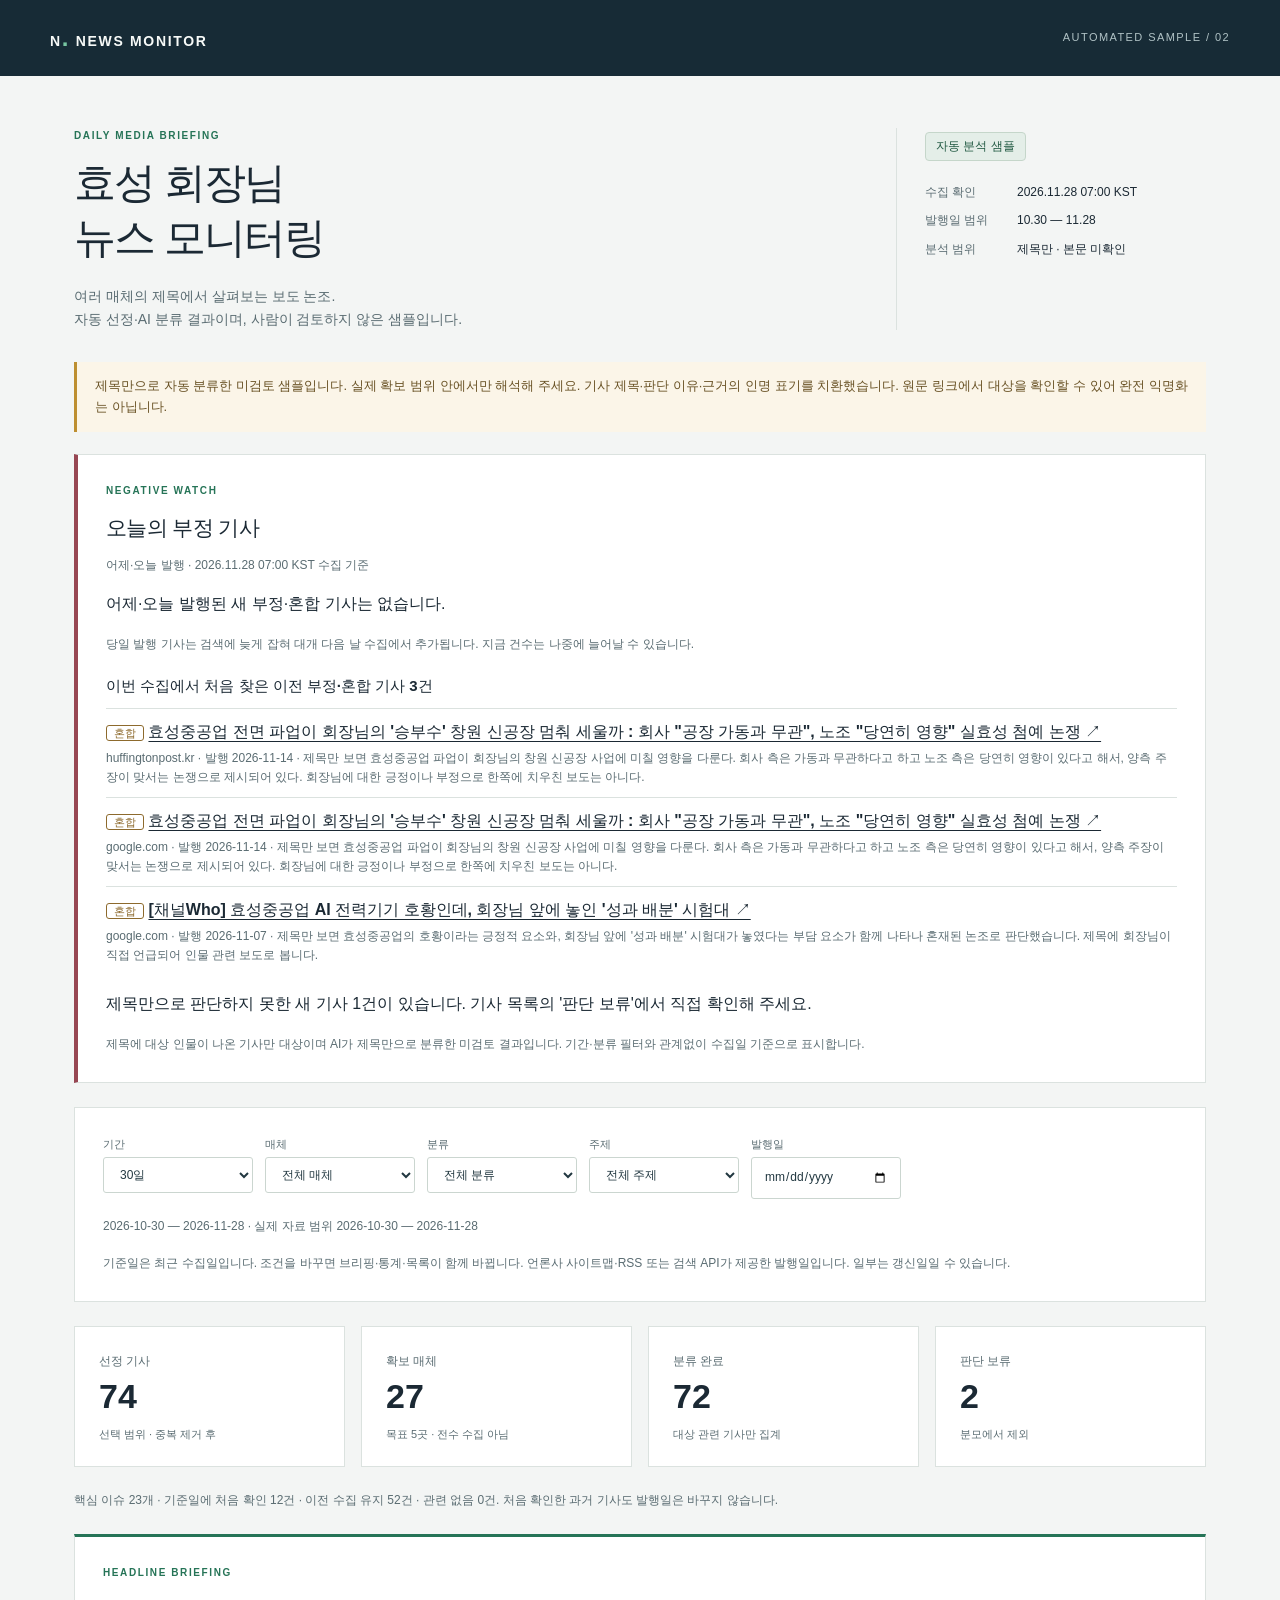
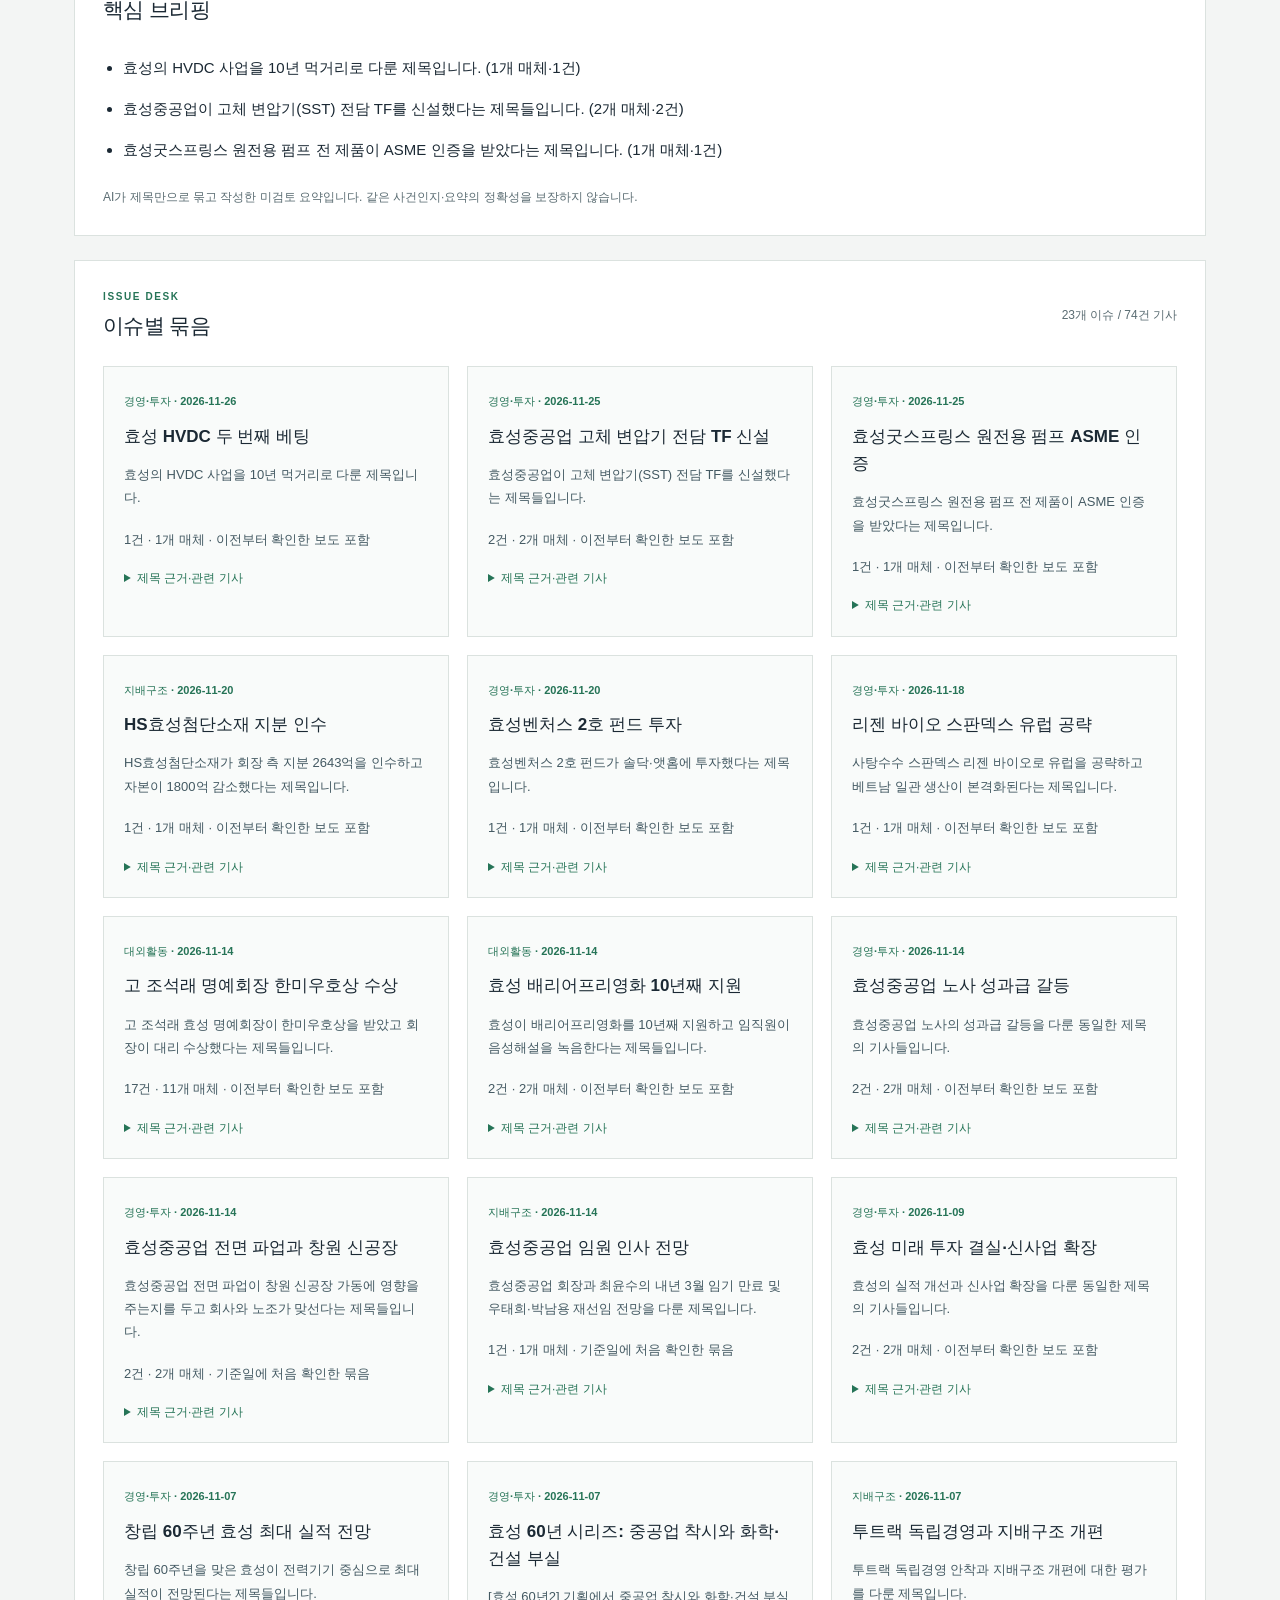
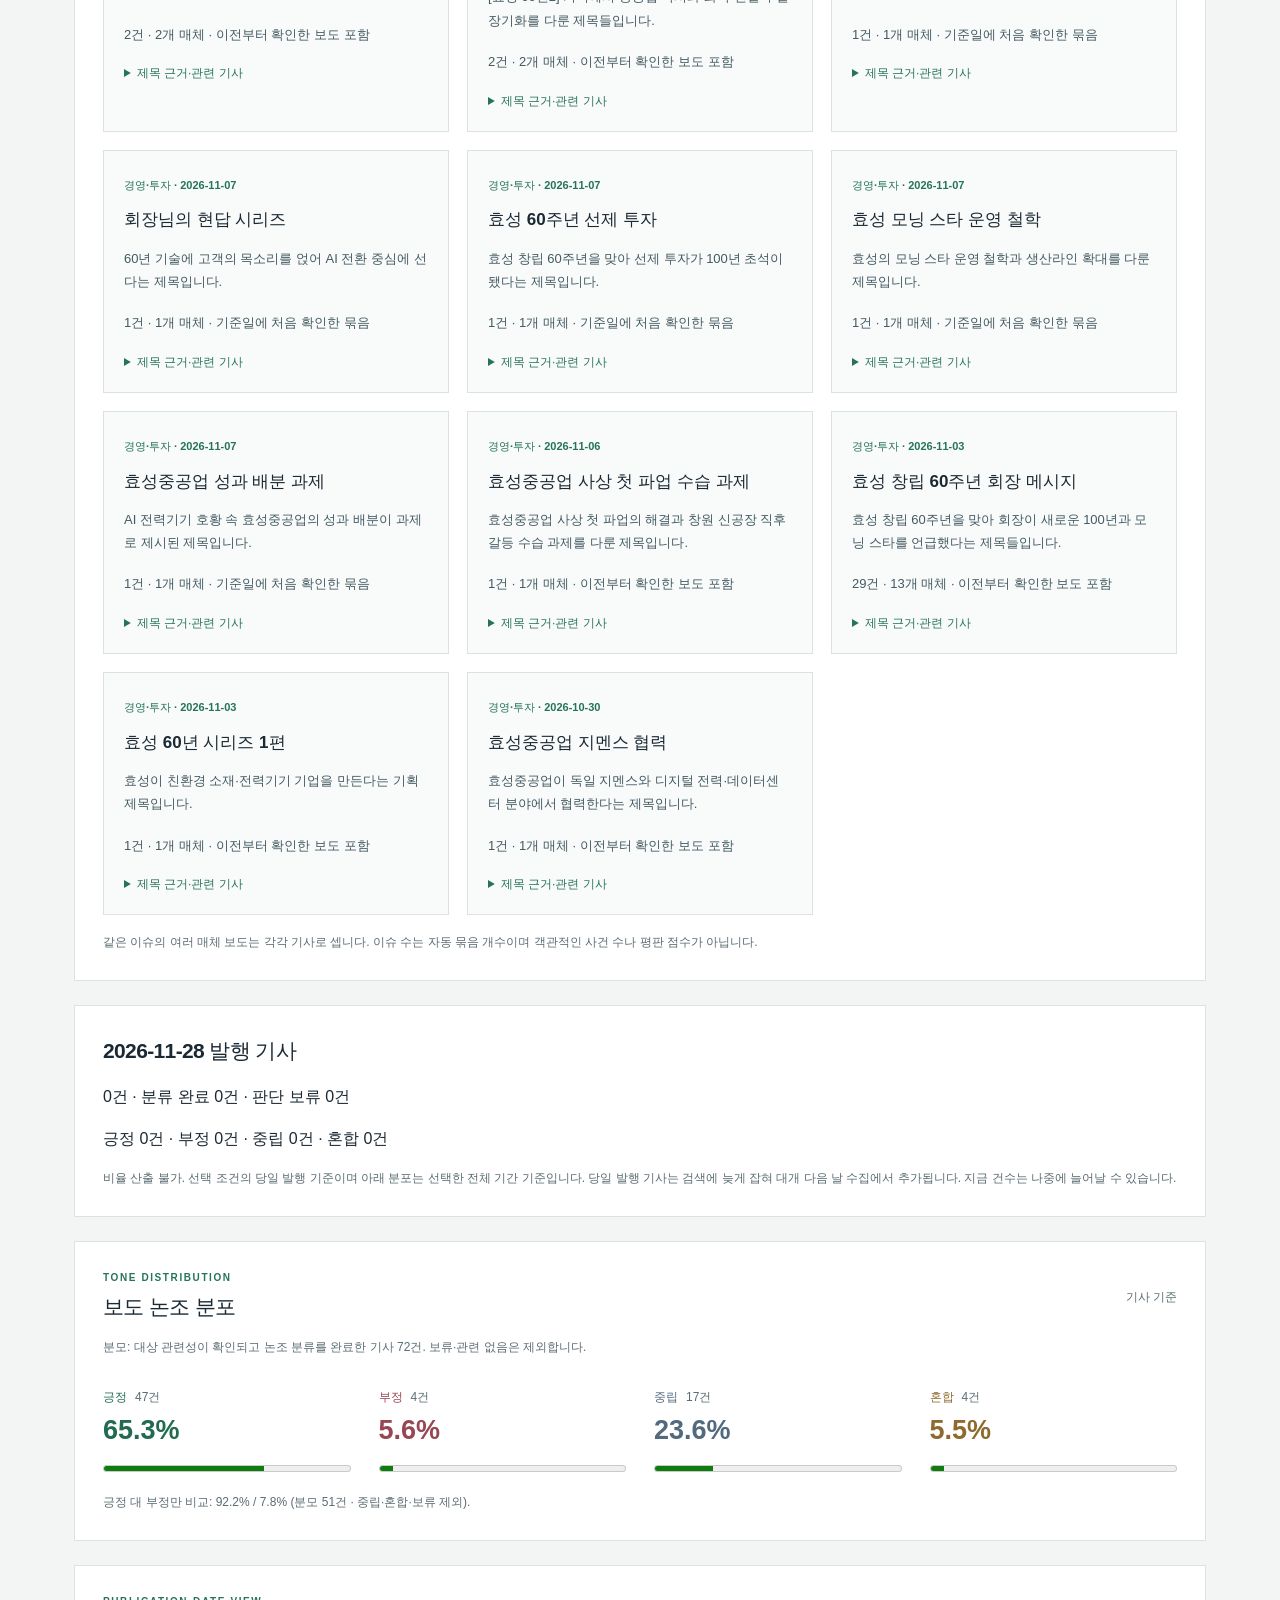
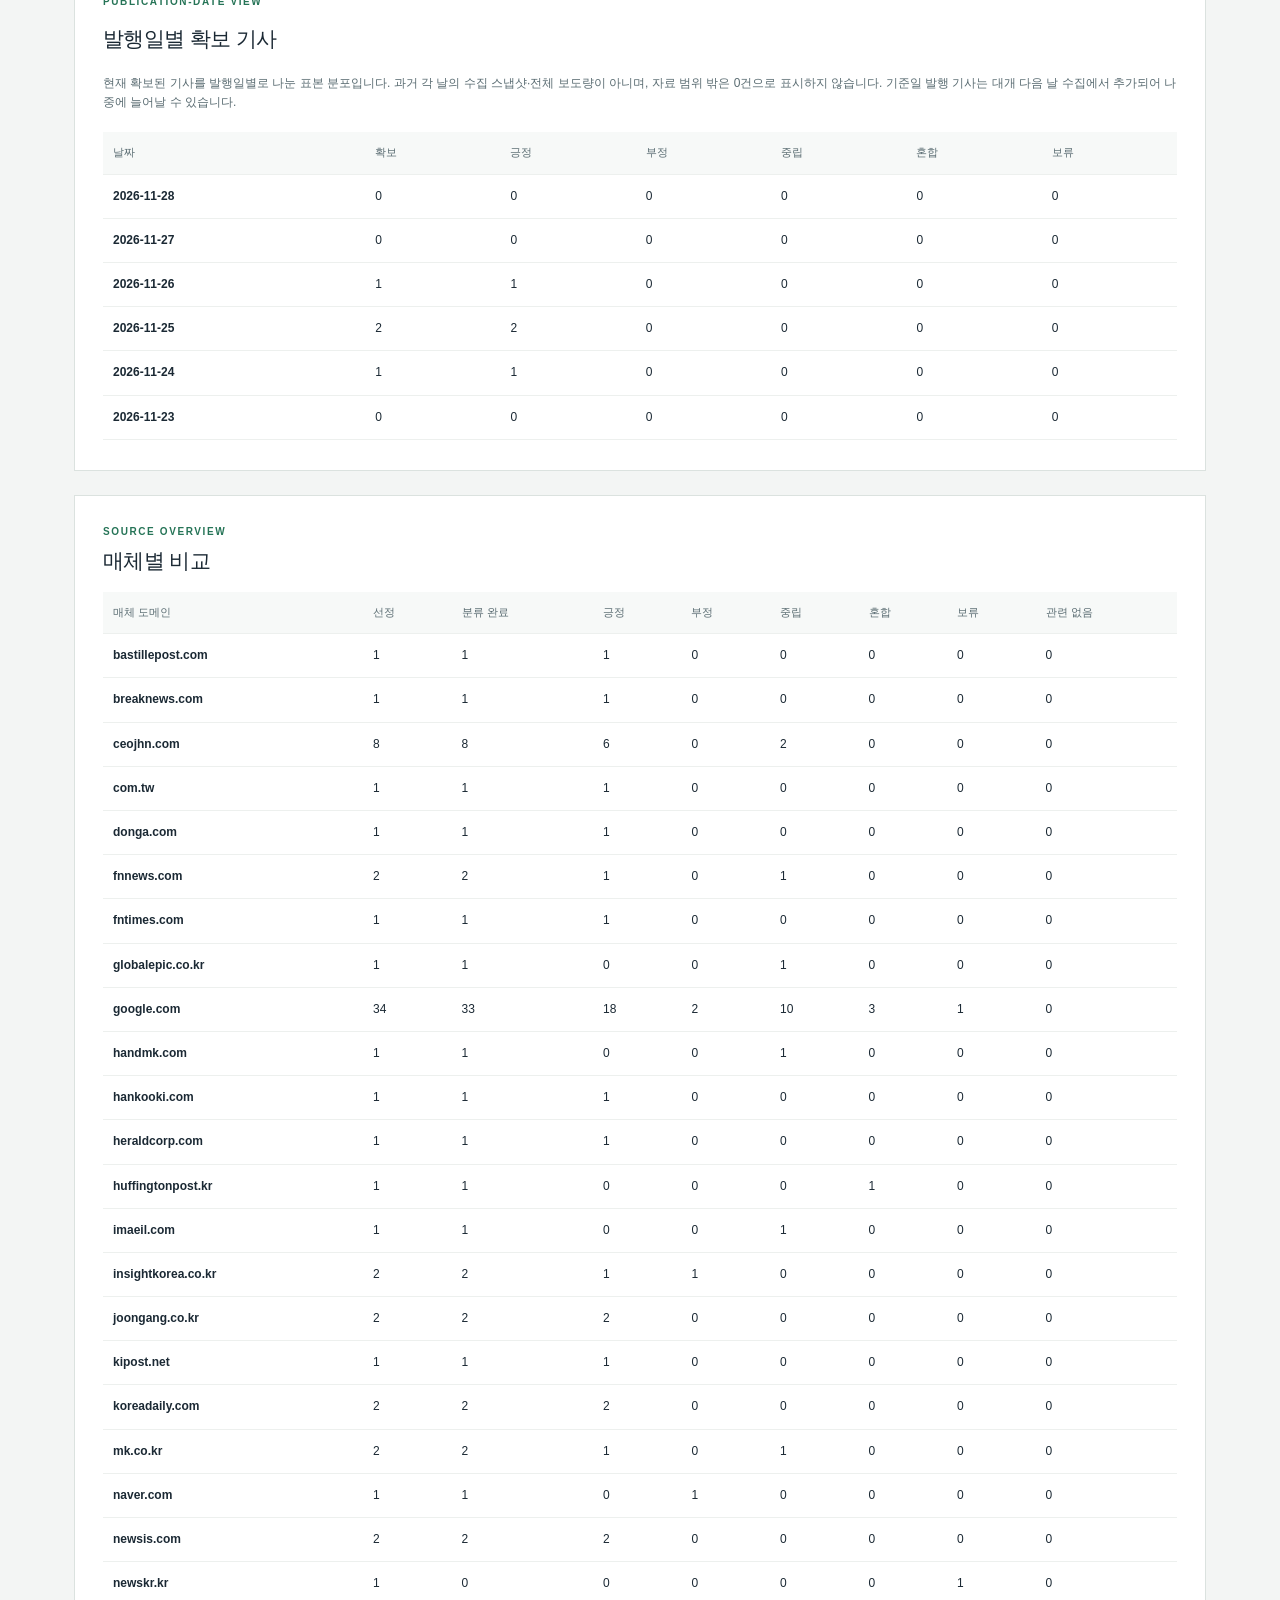
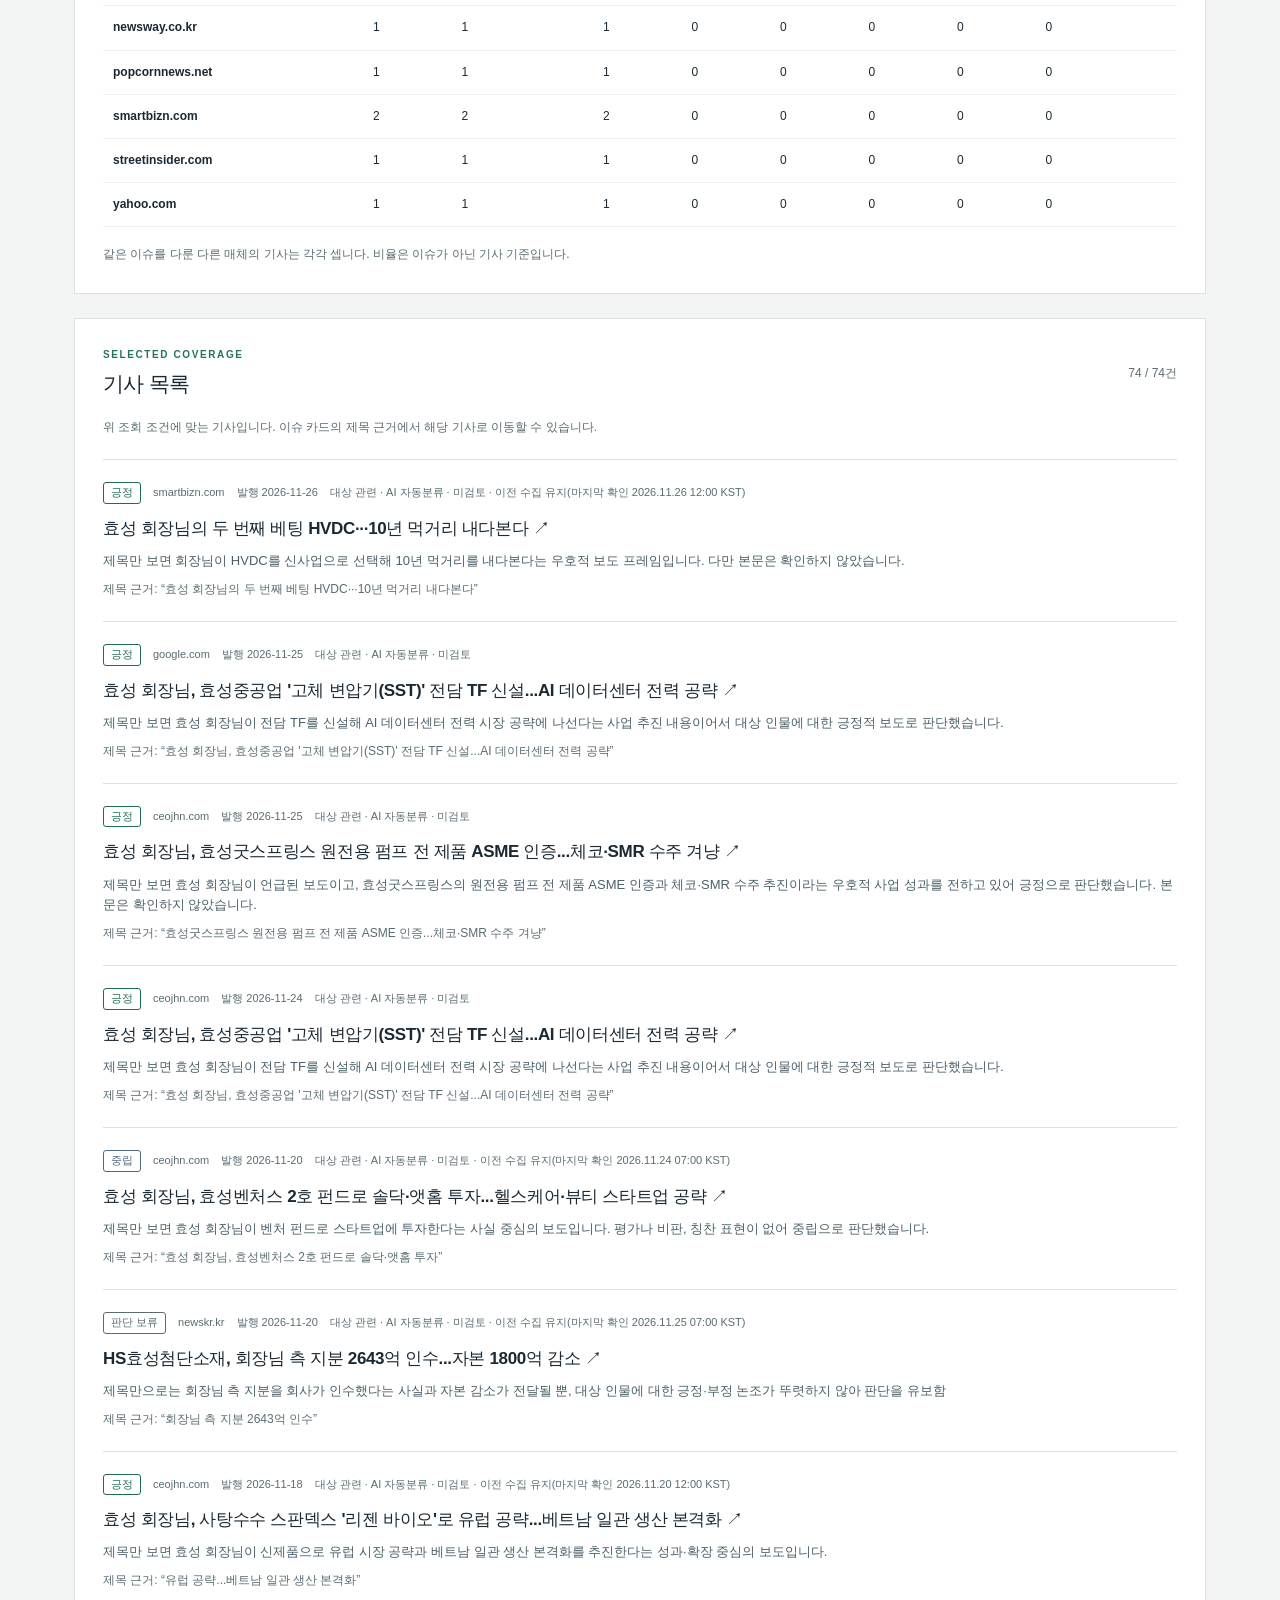
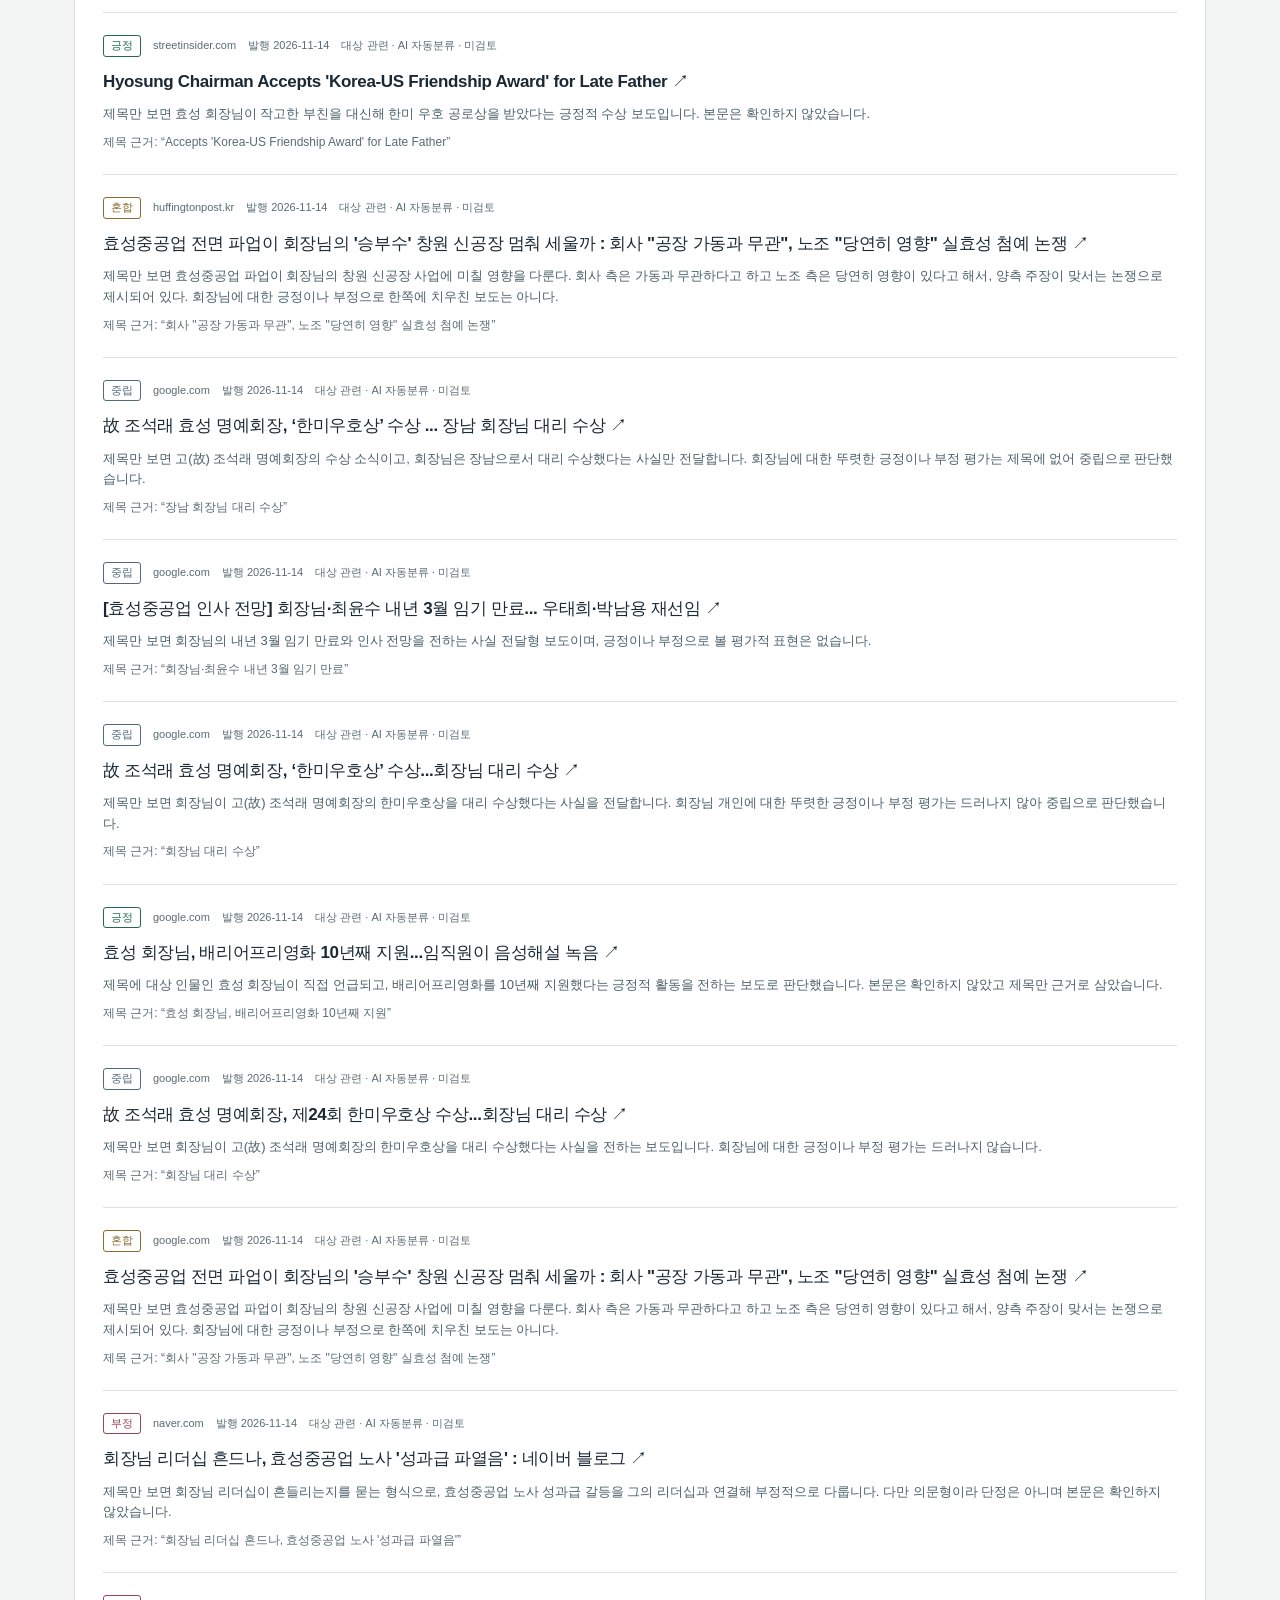
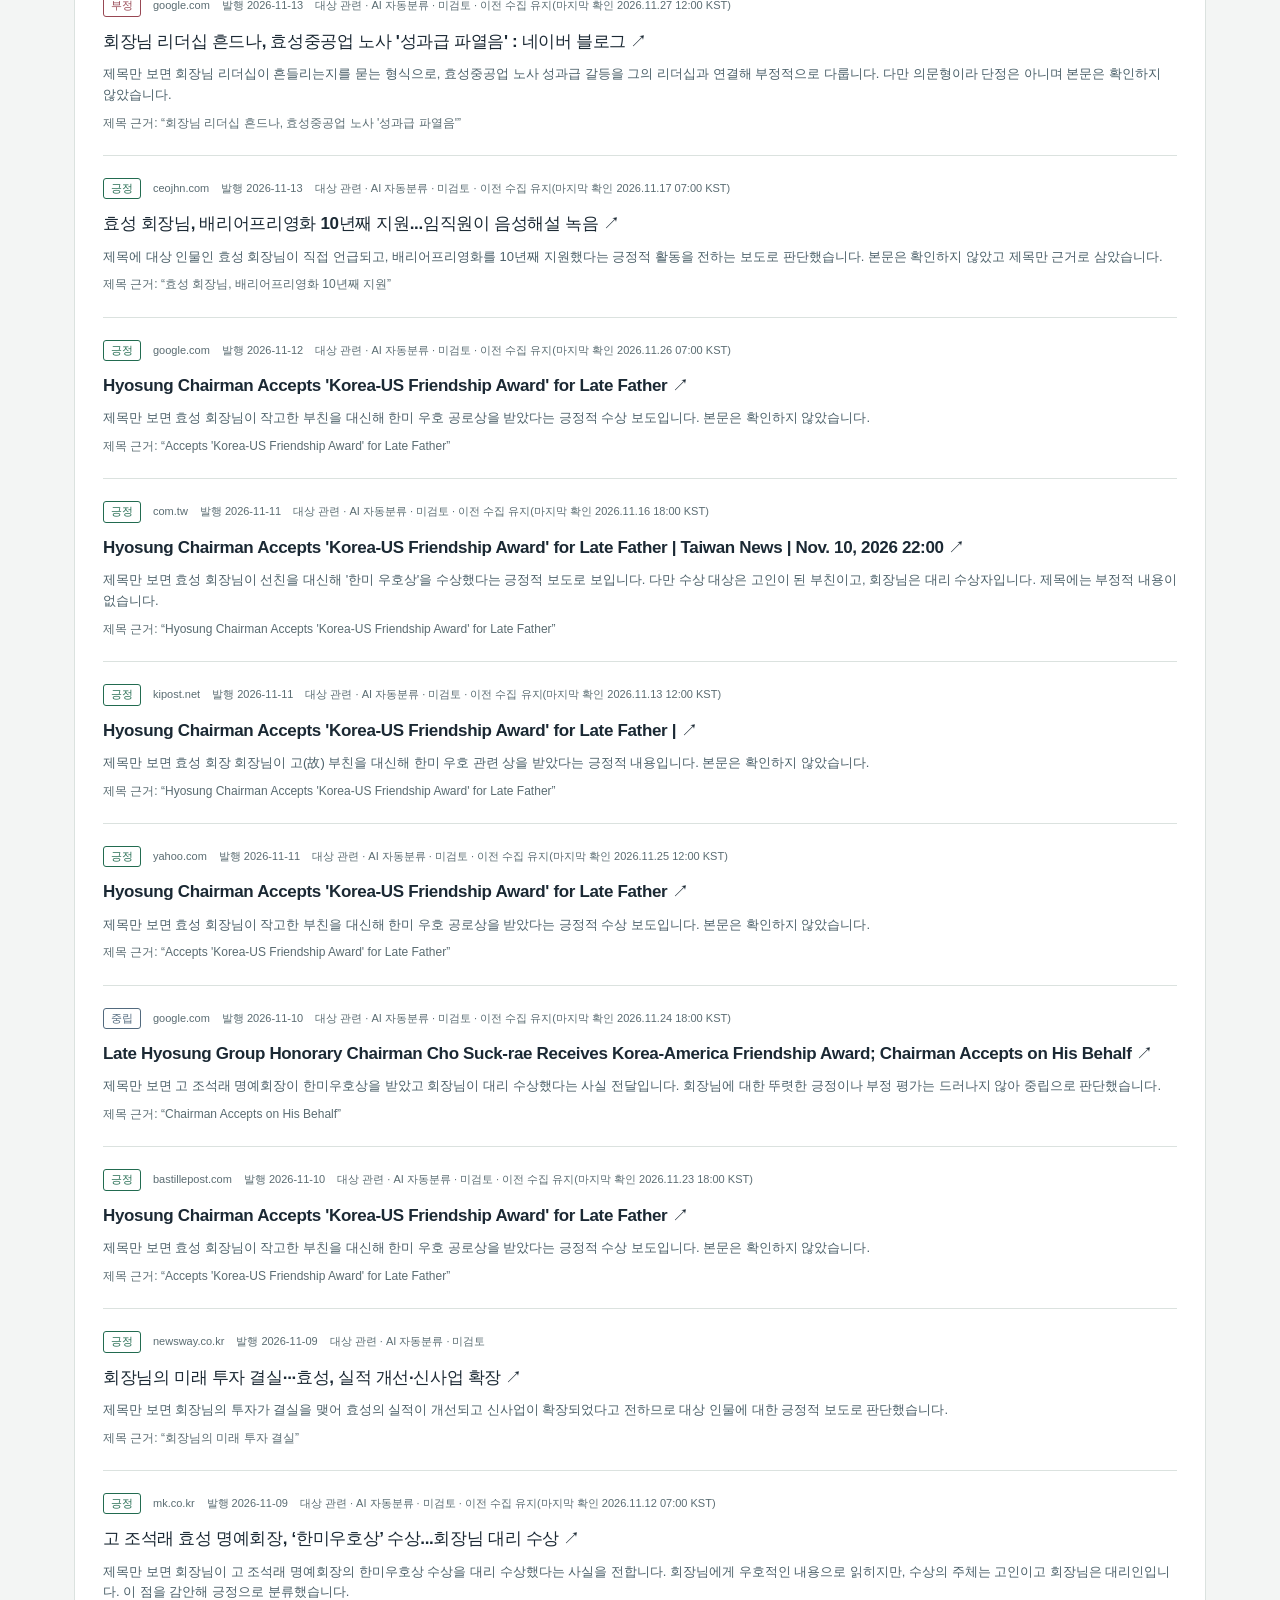
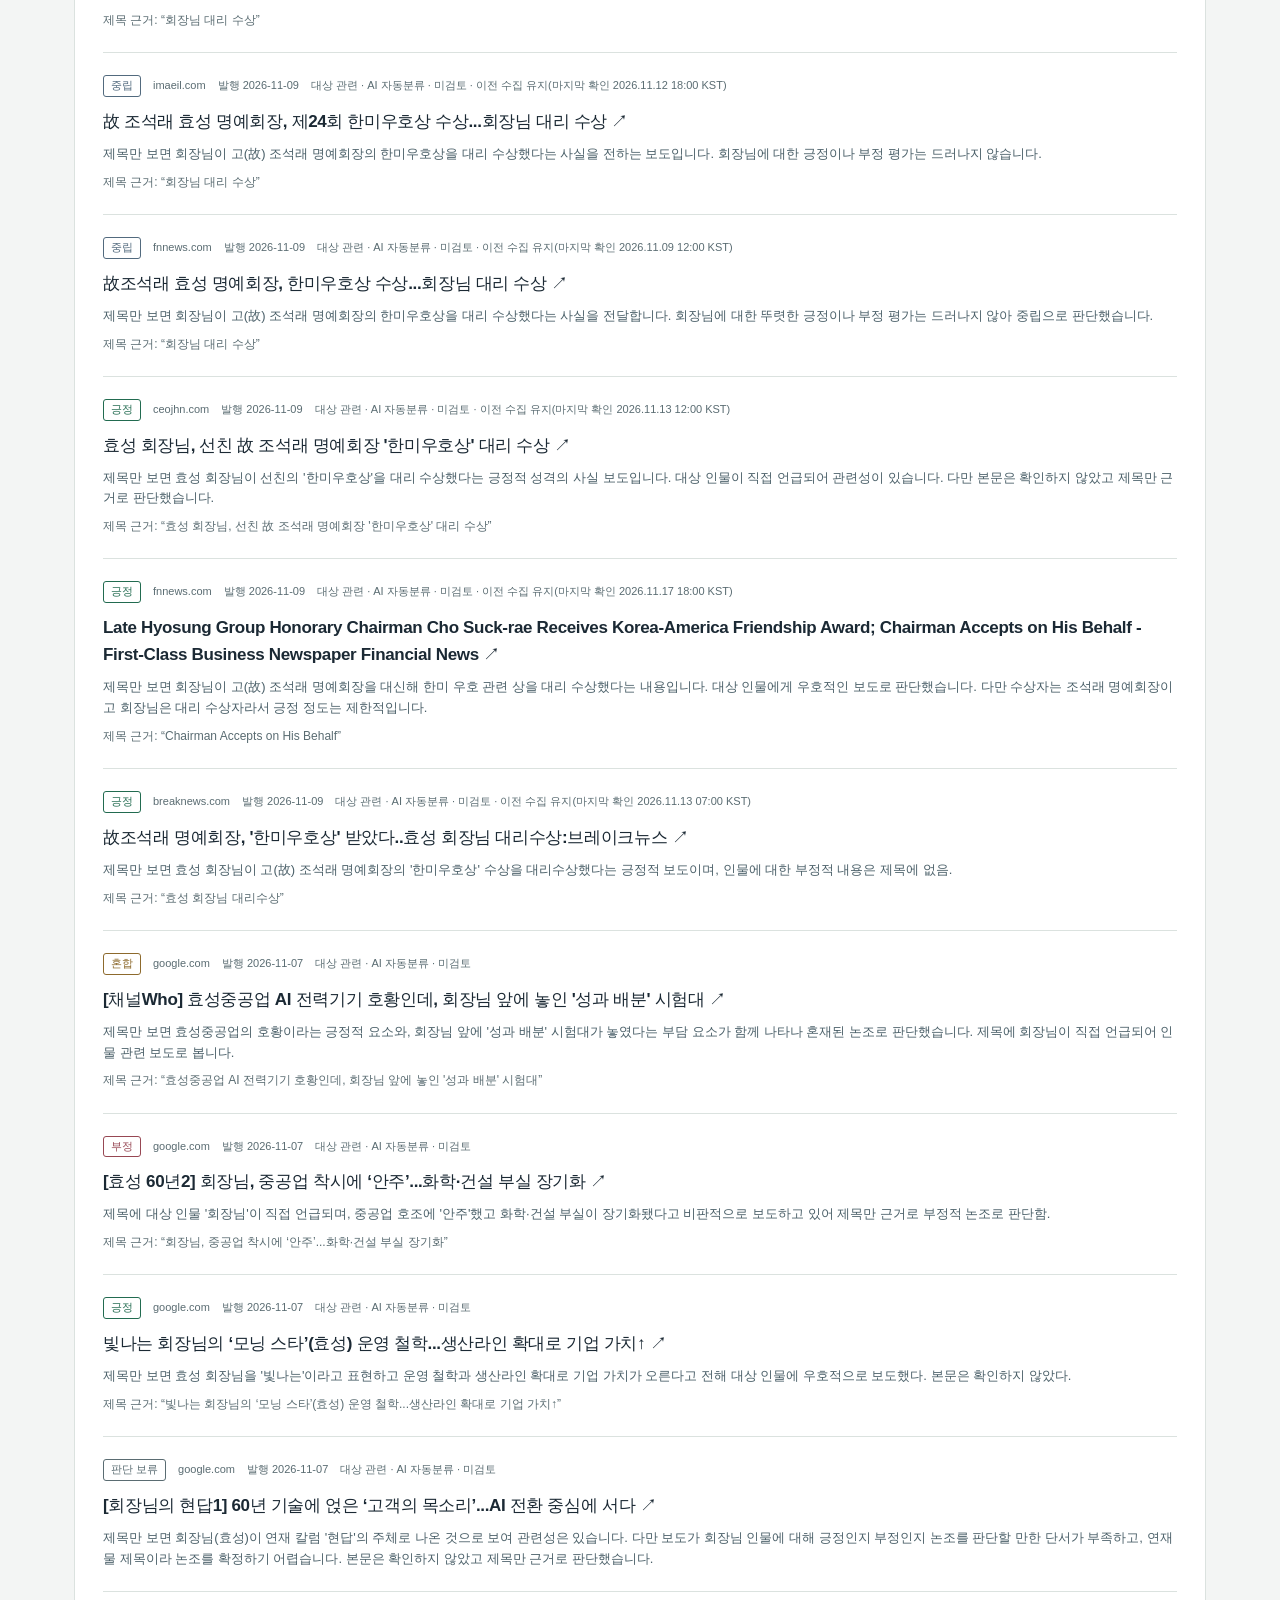
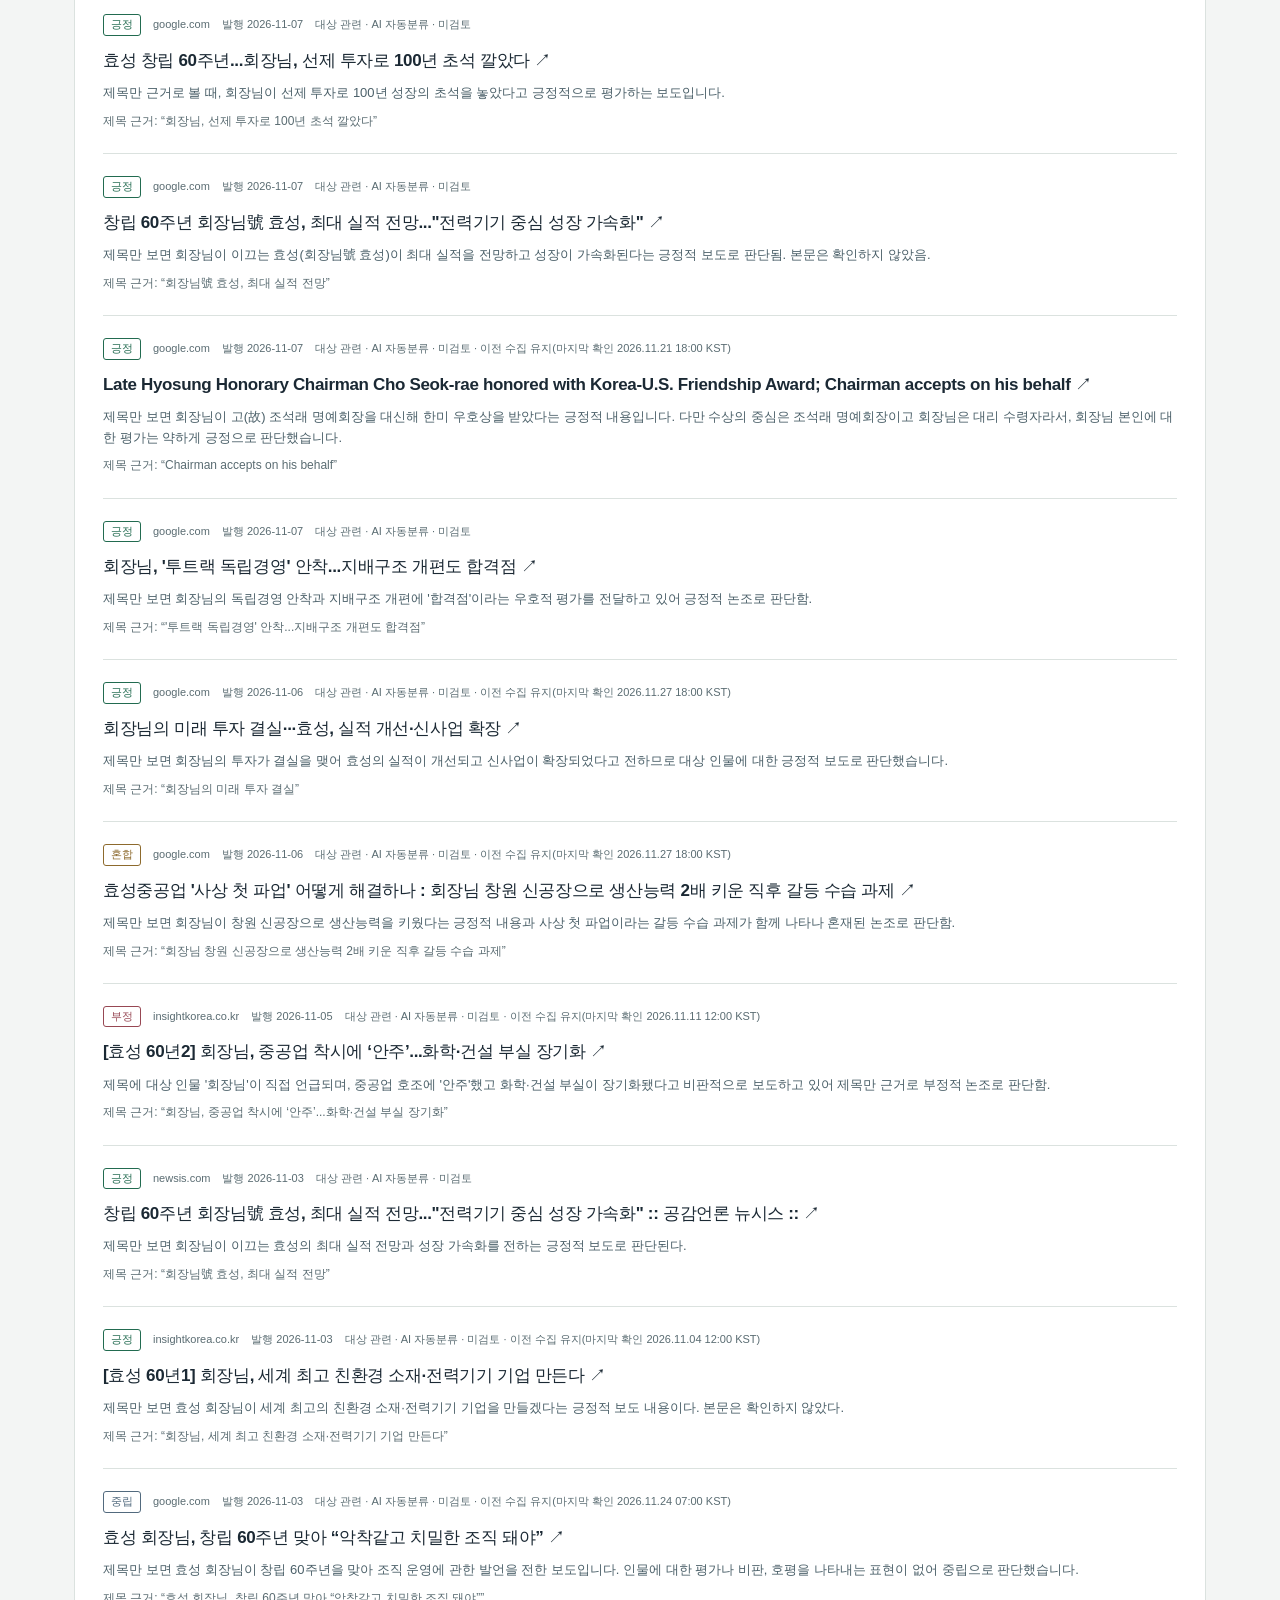
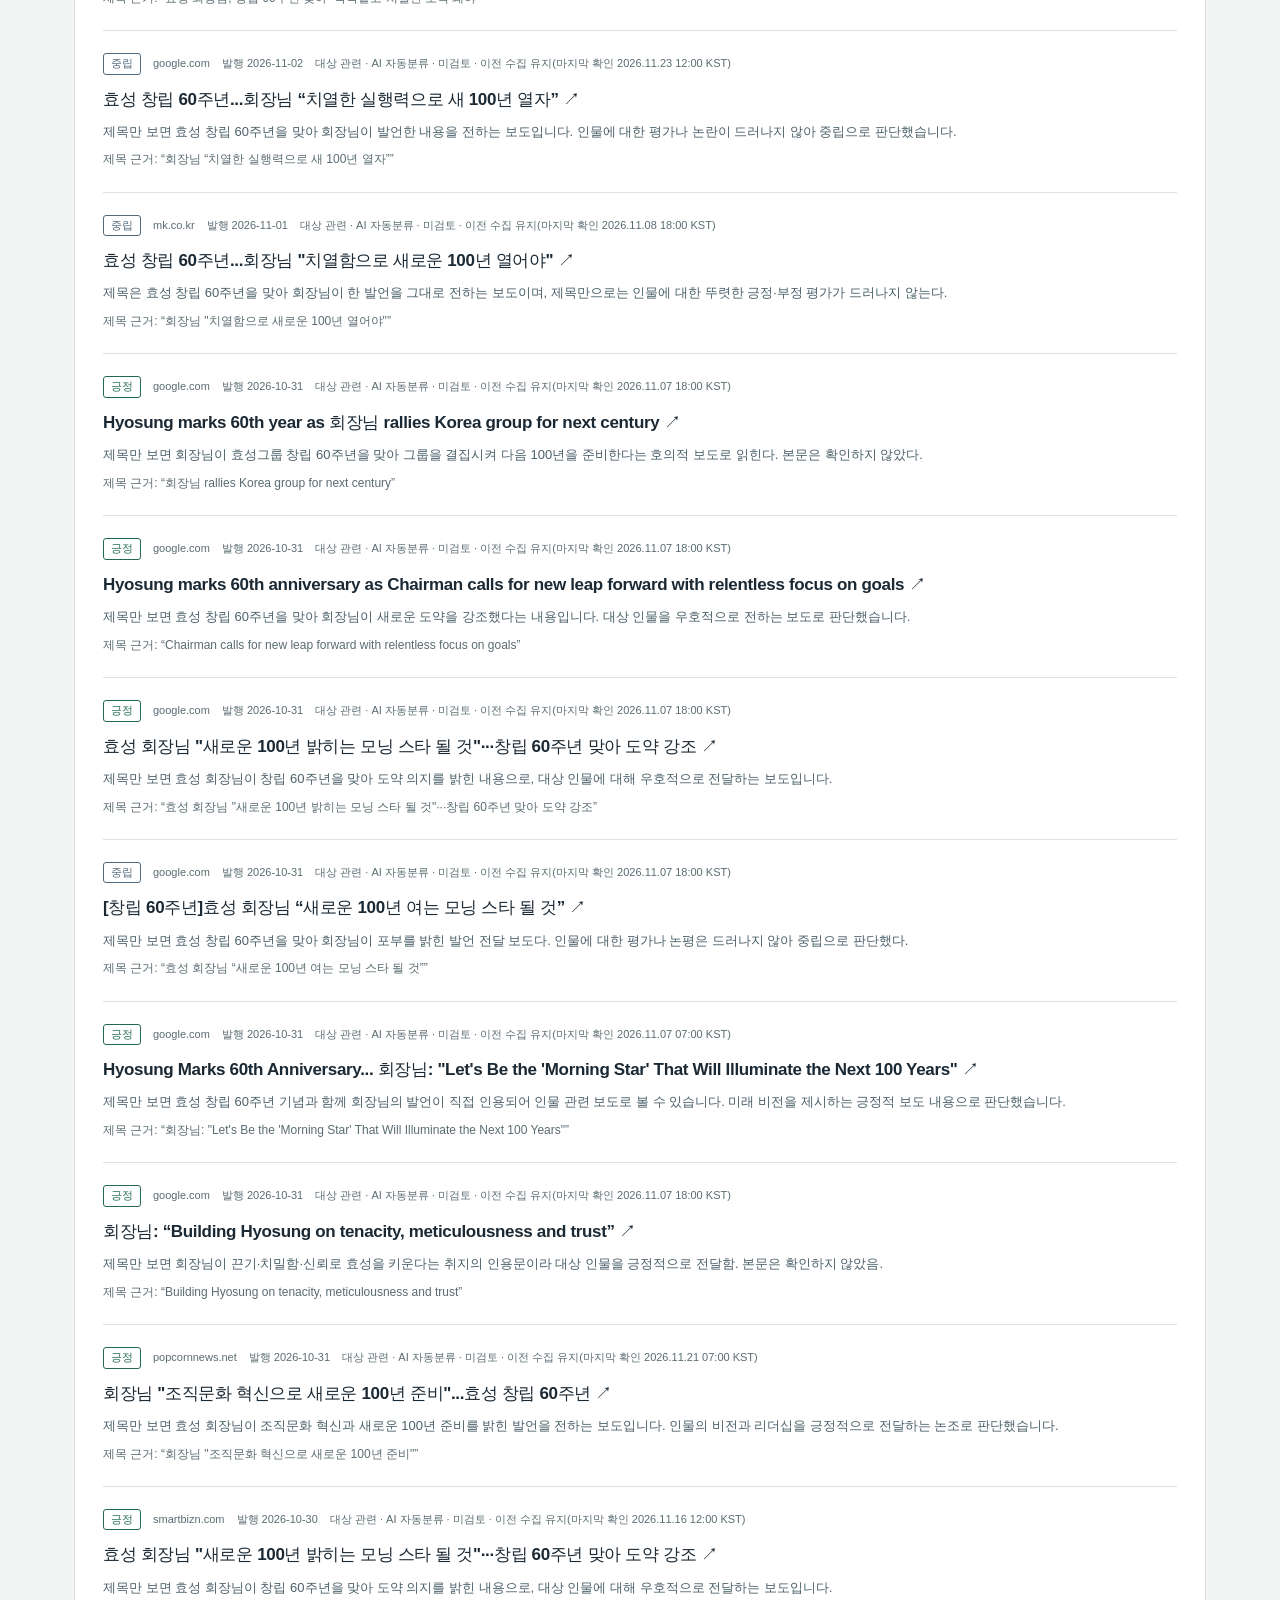
==== commit e0b624ec: "pages: update verified news sample" ====
--- a/index.html
+++ b/index.html
@@ -32,16 +32,16 @@
           <span class="badge">자동 분석 샘플</span>
           <dl>
             <dt>수집 확인</dt>
-            <dd>2026.11.27 18:00 KST</dd>
+            <dd>2026.11.28 07:00 KST</dd>
             <dt>발행일 범위</dt>
-            <dd>10.29 — 11.27</dd>
+            <dd>10.30 — 11.28</dd>
             <dt>분석 범위</dt>
             <dd>제목만 · 본문 미확인</dd>
           </dl>
         </aside>
       </section>
       <div class="notice" role="status">제목만으로 자동 분류한 미검토 샘플입니다. 실제 확보 범위 안에서만 해석해 주세요. 기사 제목·판단 이유·근거의 인명 표기를 치환했습니다. 원문 링크에서 대상을 확인할 수 있어 완전 익명화는 아닙니다.</div>
-      <section class="panel alert" id="negative-alert" aria-labelledby="alert-title"><p class="eyebrow">NEGATIVE WATCH</p><h2 id="alert-title">오늘의 부정 기사</h2><p class="unit">어제·오늘 발행 · 2026.11.27 18:00 KST 수집 기준</p><p>어제·오늘 발행된 새 부정·혼합 기사는 없습니다.</p><p class="footnote">당일 발행 기사는 검색에 늦게 잡혀 대개 다음 날 수집에서 추가됩니다. 지금 건수는 나중에 늘어날 수 있습니다.</p><p class="footnote">제목에 대상 인물이 나온 기사만 대상이며 AI가 제목만으로 분류한 미검토 결과입니다. 기간·분류 필터와 관계없이 수집일 기준으로 표시합니다.</p></section>
+      <section class="panel alert" id="negative-alert" aria-labelledby="alert-title"><p class="eyebrow">NEGATIVE WATCH</p><h2 id="alert-title">오늘의 부정 기사</h2><p class="unit">어제·오늘 발행 · 2026.11.28 07:00 KST 수집 기준</p><p>어제·오늘 발행된 새 부정·혼합 기사는 없습니다.</p><p class="footnote">당일 발행 기사는 검색에 늦게 잡혀 대개 다음 날 수집에서 추가됩니다. 지금 건수는 나중에 늘어날 수 있습니다.</p><h3>이번 수집에서 처음 찾은 이전 부정·혼합 기사 3건</h3><ul class="alert-list"><li><span><span class="label mixed">혼합</span> <a href="https://www.huffingtonpost.kr/article/261964" target="_blank" rel="noopener noreferrer">효성중공업 전면 파업이 회장님의 &#x27;승부수&#x27; 창원 신공장 멈춰 세울까 : 회사 &quot;공장 가동과 무관&quot;, 노조 &quot;당연히 영향&quot; 실효성 첨예 논쟁 ↗</a></span><span class="footnote">huffingtonpost.kr · 발행 2026-11-14 · 제목만 보면 효성중공업 파업이 회장님의 창원 신공장 사업에 미칠 영향을 다룬다. 회사 측은 가동과 무관하다고 하고 노조 측은 당연히 영향이 있다고 해서, 양측 주장이 맞서는 논쟁으로 제시되어 있다. 회장님에 대한 긍정이나 부정으로 한쪽에 치우친 보도는 아니다.</span></li><li><span><span class="label mixed">혼합</span> <a href="https://www.google.com/url?opi=89978449&amp;q=CAESZwHEIkXXNdl8NHVToZT7SL3Y7EkblUA15QmduHueU-mN3X8JnLoFs9ytbGHHWp00ElmCnnwn5x5YQT2ESkdkCxPuZP10S_hXdVcS7ONYuhV4ujawZvBEdgRXvW37fy6FeMzcHD9GucQ&amp;sa=U&amp;uoh=3&amp;usg=AOvVaw3CRanE5EihJ92FL-CmuBXN&amp;ved=2ahUKEwjHm_eAk6mYAxXWJdAFHZByK98QxfQBegQIBBAC" target="_blank" rel="noopener noreferrer">효성중공업 전면 파업이 회장님의 &#x27;승부수&#x27; 창원 신공장 멈춰 세울까 : 회사 &quot;공장 가동과 무관&quot;, 노조 &quot;당연히 영향&quot; 실효성 첨예 논쟁 ↗</a></span><span class="footnote">google.com · 발행 2026-11-14 · 제목만 보면 효성중공업 파업이 회장님의 창원 신공장 사업에 미칠 영향을 다룬다. 회사 측은 가동과 무관하다고 하고 노조 측은 당연히 영향이 있다고 해서, 양측 주장이 맞서는 논쟁으로 제시되어 있다. 회장님에 대한 긍정이나 부정으로 한쪽에 치우친 보도는 아니다.</span></li><li><span><span class="label mixed">혼합</span> <a href="https://www.google.com/url?opi=89978449&amp;q=CAESfQHEIkXXwxGZ0Nql5eGNKdjJk31W_C5cjHMGoEqImkiU-0ygX_fzBsLbdFbuoncQ4dRsc4TX106QrQo1VXq6s-EKj-dyxCWn5qxyCZomJtikUskTtobUx6KxQRseIkqF7g5oCm52LOFdD_wPF0nM0DHwWMihfOVTZndhs8cz&amp;sa=U&amp;uoh=3&amp;usg=AOvVaw3DiOcTxojNwl1Uj1hcDf1G&amp;ved=2ahUKEwj3xeOEk6mYAxXHsoQIHVJQNSIQxfQBegQICxAC" target="_blank" rel="noopener noreferrer">[채널Who] 효성중공업 AI 전력기기 호황인데, 회장님 앞에 놓인 &#x27;성과 배분&#x27; 시험대 ↗</a></span><span class="footnote">google.com · 발행 2026-11-07 · 제목만 보면 효성중공업의 호황이라는 긍정적 요소와, 회장님 앞에 &#x27;성과 배분&#x27; 시험대가 놓였다는 부담 요소가 함께 나타나 혼재된 논조로 판단했습니다. 제목에 회장님이 직접 언급되어 인물 관련 보도로 봅니다.</span></li></ul><p>제목만으로 판단하지 못한 새 기사 1건이 있습니다. 기사 목록의 '판단 보류'에서 직접 확인해 주세요.</p><p class="footnote">제목에 대상 인물이 나온 기사만 대상이며 AI가 제목만으로 분류한 미검토 결과입니다. 기간·분류 필터와 관계없이 수집일 기준으로 표시합니다.</p></section>
       <section class="panel controls" aria-label="조회 조건">
         <div class="filters">
           <label
@@ -52,7 +52,7 @@
           <label
             >매체<select id="publisher-filter">
               <option value="">전체 매체</option>
-              <option value="ajunews.com">ajunews.com</option><option value="asiae.co.kr">asiae.co.kr</option><option value="bastillepost.com">bastillepost.com</option><option value="breaknews.com">breaknews.com</option><option value="ceojhn.com">ceojhn.com</option><option value="chosun.com">chosun.com</option><option value="com.tw">com.tw</option><option value="consumernews.co.kr">consumernews.co.kr</option><option value="dailyenews.co.kr">dailyenews.co.kr</option><option value="donga.com">donga.com</option><option value="edaily.co.kr">edaily.co.kr</option><option value="etoday.co.kr">etoday.co.kr</option><option value="fnnews.com">fnnews.com</option><option value="fntimes.com">fntimes.com</option><option value="fortunekorea.co.kr">fortunekorea.co.kr</option><option value="g-enews.com">g-enews.com</option><option value="globalepic.co.kr">globalepic.co.kr</option><option value="google.com">google.com</option><option value="greenpostkorea.co.kr">greenpostkorea.co.kr</option><option value="handmk.com">handmk.com</option><option value="hankooki.com">hankooki.com</option><option value="hankyung.com">hankyung.com</option><option value="heraldcorp.com">heraldcorp.com</option><option value="imaeil.com">imaeil.com</option><option value="inews24.com">inews24.com</option><option value="insidevina.com">insidevina.com</option><option value="insightkorea.co.kr">insightkorea.co.kr</option><option value="investing.com">investing.com</option><option value="itnk.co.kr">itnk.co.kr</option><option value="joongang.co.kr">joongang.co.kr</option><option value="kipost.net">kipost.net</option><option value="koreadaily.com">koreadaily.com</option><option value="livesnews.com">livesnews.com</option><option value="metroseoul.co.kr">metroseoul.co.kr</option><option value="mk.co.kr">mk.co.kr</option><option value="mt.co.kr">mt.co.kr</option><option value="naver.com">naver.com</option><option value="newsis.com">newsis.com</option><option value="newskr.kr">newskr.kr</option><option value="newstomato.com">newstomato.com</option><option value="newstopkorea.com">newstopkorea.com</option><option value="newsway.co.kr">newsway.co.kr</option><option value="opinionnews.co.kr">opinionnews.co.kr</option><option value="popcornnews.net">popcornnews.net</option><option value="sidae.com">sidae.com</option><option value="smartbizn.com">smartbizn.com</option><option value="speconomy.com">speconomy.com</option><option value="streetinsider.com">streetinsider.com</option><option value="tf.co.kr">tf.co.kr</option><option value="ujnews.co.kr">ujnews.co.kr</option><option value="yahoo.com">yahoo.com</option><option value="yna.co.kr">yna.co.kr</option><option value="yonhapnewstv.co.kr">yonhapnewstv.co.kr</option><option value="zdnet.co.kr">zdnet.co.kr</option>
+              <option value="bastillepost.com">bastillepost.com</option><option value="breaknews.com">breaknews.com</option><option value="ceojhn.com">ceojhn.com</option><option value="com.tw">com.tw</option><option value="donga.com">donga.com</option><option value="fnnews.com">fnnews.com</option><option value="fntimes.com">fntimes.com</option><option value="globalepic.co.kr">globalepic.co.kr</option><option value="google.com">google.com</option><option value="handmk.com">handmk.com</option><option value="hankooki.com">hankooki.com</option><option value="heraldcorp.com">heraldcorp.com</option><option value="huffingtonpost.kr">huffingtonpost.kr</option><option value="imaeil.com">imaeil.com</option><option value="insightkorea.co.kr">insightkorea.co.kr</option><option value="joongang.co.kr">joongang.co.kr</option><option value="kipost.net">kipost.net</option><option value="koreadaily.com">koreadaily.com</option><option value="mk.co.kr">mk.co.kr</option><option value="naver.com">naver.com</option><option value="newsis.com">newsis.com</option><option value="newskr.kr">newskr.kr</option><option value="newsway.co.kr">newsway.co.kr</option><option value="popcornnews.net">popcornnews.net</option><option value="smartbizn.com">smartbizn.com</option><option value="streetinsider.com">streetinsider.com</option><option value="yahoo.com">yahoo.com</option>
             </select></label
           >
           <label
@@ -76,19 +76,19 @@
             >발행일<input id="date-filter" type="date"
           /></label>
         </div>
-        <p id="scope-note" class="footnote" aria-live="polite">2026-10-29 — 2026-11-27 · 실제 자료 범위 2026-10-29 — 2026-11-27</p>
+        <p id="scope-note" class="footnote" aria-live="polite">2026-10-30 — 2026-11-28 · 실제 자료 범위 2026-10-30 — 2026-11-28</p>
         <p class="footnote">
           기준일은 최근 수집일입니다. 조건을 바꾸면 브리핑·통계·목록이 함께
           바뀝니다. 언론사 사이트맵·RSS 또는 검색 API가 제공한 발행일입니다. 일부는 갱신일일 수 있습니다.
         </p>
       </section>
-      <section class="metrics" aria-label="샘플 현황"><div class="metric"><span class="metric-label">선정 기사</span><strong class="metric-value">115</strong><span class="metric-note">선택 범위 · 중복 제거 후</span></div><div class="metric"><span class="metric-label">확보 매체</span><strong class="metric-value">54</strong><span class="metric-note">목표 5곳 · 전수 수집 아님</span></div><div class="metric"><span class="metric-label">분류 완료</span><strong class="metric-value">114</strong><span class="metric-note">대상 관련 기사만 집계</span></div><div class="metric"><span class="metric-label">판단 보류</span><strong class="metric-value">1</strong><span class="metric-note">분모에서 제외</span></div></section>
-      <p id="coverage-detail" class="coverage-detail">핵심 이슈 16개 · 기준일에 처음 확인 0건 · 이전 수집 유지 103건</p>
+      <section class="metrics" aria-label="샘플 현황"><div class="metric"><span class="metric-label">선정 기사</span><strong class="metric-value">74</strong><span class="metric-note">선택 범위 · 중복 제거 후</span></div><div class="metric"><span class="metric-label">확보 매체</span><strong class="metric-value">27</strong><span class="metric-note">목표 5곳 · 전수 수집 아님</span></div><div class="metric"><span class="metric-label">분류 완료</span><strong class="metric-value">72</strong><span class="metric-note">대상 관련 기사만 집계</span></div><div class="metric"><span class="metric-label">판단 보류</span><strong class="metric-value">2</strong><span class="metric-note">분모에서 제외</span></div></section>
+      <p id="coverage-detail" class="coverage-detail">핵심 이슈 23개 · 기준일에 처음 확인 12건 · 이전 수집 유지 52건</p>
       <section class="panel briefing" aria-labelledby="briefing-title">
         <p class="eyebrow">HEADLINE BRIEFING</p>
         <h2 id="briefing-title">핵심 브리핑</h2>
         <ul id="briefing-lines">
-          <li>효성의 HVDC 사업을 10년 먹거리로 다룬 기사다. (1개 매체·1건)</li><li>효성굿스프링스 원전용 펌프 전 제품의 ASME 인증을 다룬 기사다. (1개 매체·1건)</li><li>효성중공업의 고체 변압기(SST) 전담 TF 신설을 다룬 기사다. (1개 매체·1건)</li>
+          <li>효성의 HVDC 사업을 10년 먹거리로 다룬 제목입니다. (1개 매체·1건)</li><li>효성중공업이 고체 변압기(SST) 전담 TF를 신설했다는 제목들입니다. (2개 매체·2건)</li><li>효성굿스프링스 원전용 펌프 전 제품이 ASME 인증을 받았다는 제목입니다. (1개 매체·1건)</li>
         </ul>
         <p class="footnote">AI가 제목만으로 묶고 작성한 미검토 요약입니다. 같은 사건인지·요약의 정확성을 보장하지 않습니다.</p>
       </section>
@@ -98,15 +98,15 @@
             <p class="eyebrow">ISSUE DESK</p>
             <h2 id="issues-title">이슈별 묶음</h2>
           </div>
-          <span class="unit" id="issue-count">16개 이슈 / 115건 기사</span>
-        </div>
-        <div class="issue-grid" id="issue-cards"><article class="issue-card"><span class="issue-topic">경영·투자</span><h3>효성 HVDC 사업</h3><p>효성의 HVDC 사업을 10년 먹거리로 다룬 기사다.</p><p class="footnote">1건 · 1개 매체</p><details><summary>제목 근거·관련 기사</summary><ul><li><a href="#article-26a6f54714346387639a">smartbizn.com: “효성 회장님의 두 번째 베팅 HVDC···10년 먹거리 내다본다”</a></li></ul></details></article><article class="issue-card"><span class="issue-topic">경영·투자</span><h3>효성굿스프링스 원전용 펌프 ASME 인증</h3><p>효성굿스프링스 원전용 펌프 전 제품의 ASME 인증을 다룬 기사다.</p><p class="footnote">1건 · 1개 매체</p><details><summary>제목 근거·관련 기사</summary><ul><li><a href="#article-f566e06ac71d6ee068d1">ceojhn.com: “효성 회장님, 효성굿스프링스 원전용 펌프 전 제품 ASME 인증...체코·SMR 수주 겨냥”</a></li></ul></details></article><article class="issue-card"><span class="issue-topic">경영·투자</span><h3>효성중공업 고체 변압기 전담 TF</h3><p>효성중공업의 고체 변압기(SST) 전담 TF 신설을 다룬 기사다.</p><p class="footnote">1건 · 1개 매체</p><details><summary>제목 근거·관련 기사</summary><ul><li><a href="#article-bef383b7fbde71eb50de">ceojhn.com: “효성 회장님, 효성중공업 &#x27;고체 변압기(SST)&#x27; 전담 TF 신설...AI 데이터센터 전력 공략”</a></li></ul></details></article><article class="issue-card"><span class="issue-topic">지배구조</span><h3>HS효성첨단소재 지분 인수</h3><p>HS효성첨단소재가 회장 측 지분을 인수했다는 제목의 기사다.</p><p class="footnote">1건 · 1개 매체</p><details><summary>제목 근거·관련 기사</summary><ul><li><a href="#article-74fc8f88cf9e3eccec77">newskr.kr: “HS효성첨단소재, 회장님 측 지분 2643억 인수...자본 1800억 감소”</a></li></ul></details></article><article class="issue-card"><span class="issue-topic">경영·투자</span><h3>효성벤처스 2호 펀드 투자</h3><p>효성벤처스 2호 펀드의 솔닥·앳홈 투자를 다룬 기사다.</p><p class="footnote">1건 · 1개 매체</p><details><summary>제목 근거·관련 기사</summary><ul><li><a href="#article-db707d8baf20407ce0a0">ceojhn.com: “효성 회장님, 효성벤처스 2호 펀드로 솔닥·앳홈 투자...헬스케어·뷰티 스타트업 공략”</a></li></ul></details></article><article class="issue-card"><span class="issue-topic">경영·투자</span><h3>효성 리젠 바이오 스판덱스</h3><p>사탕수수 스판덱스 리젠 바이오와 베트남 일관 생산을 다룬 기사다.</p><p class="footnote">1건 · 1개 매체</p><details><summary>제목 근거·관련 기사</summary><ul><li><a href="#article-dac4b99b258f1788aec8">ceojhn.com: “효성 회장님, 사탕수수 스판덱스 &#x27;리젠 바이오&#x27;로 유럽 공략...베트남 일관 생산 본격화”</a></li></ul></details></article><article class="issue-card"><span class="issue-topic">대외활동</span><h3>故 조석래 명예회장 한미우호상 수상</h3><p>고 조석래 명예회장이 한미우호상을 받았고 회장이 대리 수상했다는 제목들이 보도됐다.</p><p class="footnote">15건 · 11개 매체</p><details><summary>제목 근거·관련 기사</summary><ul><li><a href="#article-0d90779241e03127fa01">ceojhn.com: “효성 회장님, 선친 故 조석래 명예회장 &#x27;한미우호상&#x27; 대리 수상”</a></li><li><a href="#article-1d4623cc91b8823b1b7f">google.com: “Late Hyosung Group Honorary Chairman Cho Suck-rae Receives Korea-America Friendship Award; Chairman Accepts on His Behalf”</a></li><li><a href="#article-1ec9f65cddb9a9cd20f7">yahoo.com: “Hyosung Chairman Accepts &#x27;Korea-US Friendship Award&#x27; for Late Father”</a></li><li><a href="#article-491977ed4b443978081f">google.com: “故 조석래 효성 명예회장, 제24회 한미우호상 수상...회장님 대리 수상”</a></li><li><a href="#article-64319143a60d1cfa4a66">breaknews.com: “故조석래 명예회장, &#x27;한미우호상&#x27; 받았다..효성 회장님 대리수상:브레이크뉴스”</a></li><li><a href="#article-6ac6a83f4052dee51de2">google.com: “Hyosung Chairman Accepts &#x27;Korea-US Friendship Award&#x27; for Late Father”</a></li><li><a href="#article-6f6c03ac2bd4ab0dcc5e">streetinsider.com: “Hyosung Chairman Accepts &#x27;Korea-US Friendship Award&#x27; for Late Father”</a></li><li><a href="#article-79ae18193bf08978d8bc">fnnews.com: “故조석래 효성 명예회장, 한미우호상 수상...회장님 대리 수상”</a></li><li><a href="#article-7e7a075c24c048513d1d">imaeil.com: “故 조석래 효성 명예회장, 제24회 한미우호상 수상...회장님 대리 수상”</a></li><li><a href="#article-82b0e97b85338675634f">google.com: “Late Hyosung Honorary Chairman Cho Seok-rae honored with Korea-U.S. Friendship Award; Chairman accepts on his behalf”</a></li><li><a href="#article-8de7cb1ae52954fd9987">fnnews.com: “Late Hyosung Group Honorary Chairman Cho Suck-rae Receives Korea-America Friendship Award; Chairman Accepts on His Behalf - First-Class Business Newspaper Finan”</a></li><li><a href="#article-a11c8dffba83ba197723">mk.co.kr: “고 조석래 효성 명예회장, ‘한미우호상’ 수상...회장님 대리 수상”</a></li><li><a href="#article-e6d344de2f5a3a2b5e2b">com.tw: “Hyosung Chairman Accepts &#x27;Korea-US Friendship Award&#x27; for Late Father | Taiwan News | Nov. 10, 2026 22:00”</a></li><li><a href="#article-f90684dbb3bb91c265ef">bastillepost.com: “Hyosung Chairman Accepts &#x27;Korea-US Friendship Award&#x27; for Late Father”</a></li><li><a href="#article-fd1b4f9665b4572388f7">kipost.net: “Hyosung Chairman Accepts &#x27;Korea-US Friendship Award&#x27; for Late Father |”</a></li></ul></details></article><article class="issue-card"><span class="issue-topic">경영·투자</span><h3>효성중공업 노사 성과급 갈등·파업</h3><p>효성중공업 노사의 성과급 갈등과 파업을 다룬 제목들이다.</p><p class="footnote">3건 · 2개 매체</p><details><summary>제목 근거·관련 기사</summary><ul><li><a href="#article-0afd7f7398f82e05ad07">google.com: “효성중공업 &#x27;사상 첫 파업&#x27; 어떻게 해결하나 : 회장님 창원 신공장으로 생산능력 2배 키운 직후 갈등 수습 과제”</a></li><li><a href="#article-12bf398afe8b2c03d64d">google.com: “회장님 리더십 흔드나, 효성중공업 노사 &#x27;성과급 파열음&#x27; : 네이버 블로그”</a></li><li><a href="#article-b09324357da19b75223c">naver.com: “회장님 리더십 흔드나, 효성중공업 노사 &#x27;성과급 파열음&#x27; : 네이버 블로그”</a></li></ul></details></article><article class="issue-card"><span class="issue-topic">대외활동</span><h3>효성 배리어프리영화 지원</h3><p>배리어프리영화 10년째 지원과 임직원 음성해설 녹음을 다룬 기사다.</p><p class="footnote">1건 · 1개 매체</p><details><summary>제목 근거·관련 기사</summary><ul><li><a href="#article-8bfd396ecbf54f54f0c3">ceojhn.com: “효성 회장님, 배리어프리영화 10년째 지원...임직원이 음성해설 녹음”</a></li></ul></details></article><article class="issue-card"><span class="issue-topic">경영·투자</span><h3>효성 미래 투자 결실·실적 개선</h3><p>효성의 미래 투자 결실과 실적 개선·신사업 확장을 다룬 제목들이다.</p><p class="footnote">2건 · 2개 매체</p><details><summary>제목 근거·관련 기사</summary><ul><li><a href="#article-04bbdfcef1510d7b63dc">google.com: “회장님의 미래 투자 결실···효성, 실적 개선·신사업 확장”</a></li><li><a href="#article-7e18fbc5bcd9ca79952c">newsway.co.kr: “회장님의 미래 투자 결실···효성, 실적 개선·신사업 확장”</a></li></ul></details></article><article class="issue-card"><span class="issue-topic">경영·투자</span><h3>효성 창립 60주년 최대 실적 전망</h3><p>창립 60주년을 맞은 효성의 최대 실적 전망과 전력기기 중심 성장을 다룬 제목들이다.</p><p class="footnote">2건 · 2개 매체</p><details><summary>제목 근거·관련 기사</summary><ul><li><a href="#article-09f3f39f71c92be22bbb">google.com: “창립 60주년 회장님號 효성, 최대 실적 전망...&quot;전력기기 중심 성장 가속화&quot;”</a></li><li><a href="#article-e270e96eadf087cac5ef">newsis.com: “창립 60주년 회장님號 효성, 최대 실적 전망...&quot;전력기기 중심 성장 가속화&quot; :: 공감언론 뉴시스 ::”</a></li></ul></details></article><article class="issue-card"><span class="issue-topic">경영·투자</span><h3>[효성 60년2] 중공업 착시와 화학·건설 부실</h3><p>효성의 중공업 착시와 화학·건설 부실 장기화를 다룬 동일 제목 기사들이다.</p><p class="footnote">2건 · 2개 매체</p><details><summary>제목 근거·관련 기사</summary><ul><li><a href="#article-7fc0bf08522196663f35">google.com: “[효성 60년2] 회장님, 중공업 착시에 ‘안주’...화학·건설 부실 장기화”</a></li><li><a href="#article-d57d412322bfaad156fc">insightkorea.co.kr: “[효성 60년2] 회장님, 중공업 착시에 ‘안주’...화학·건설 부실 장기화”</a></li></ul></details></article><article class="issue-card"><span class="issue-topic">경영·투자</span><h3>효성 창립 60주년 기념사</h3><p>창립 60주년을 맞아 회장이 새로운 100년과 치열함·조직문화 등을 언급했다는 제목들이 보도됐다.</p><p class="footnote">81건 · 42개 매체</p><details><summary>제목 근거·관련 기사</summary><ul><li><a href="#article-0129236ad7b455c28064">fortunekorea.co.kr: “효성 회장님 “새로운 100년 밝힐 모닝 스타 될 것””</a></li><li><a href="#article-079879cfb6d87ef3a68b">google.com: “창립 60주년 효성, 회장님 &quot;새로운 100년 밝힐 ’모닝 스타’ 되자&quot; By EBN”</a></li><li><a href="#article-09bcdf732e3742e6023f">google.com: “효성 창립 60주년...회장님 “치열한 실행력으로 새 100년 열자””</a></li><li><a href="#article-12991cfd03eab70969bd">chosun.com: “Hyosung marks 60th year as 회장님 rallies Korea group for next century”</a></li><li><a href="#article-191930d973e3f2a87e4d">google.com: “회장님 &quot;악착같고 치밀하게&quot;... 60주년 효성 &#x27;일하는방식&#x27; 대전환 당부”</a></li><li><a href="#article-19b07602b7f49e467d96">google.com: “‘효성 60돌’ 회장님 “치열한 도전, 새 100년 열자””</a></li><li><a href="#article-1ceb82c2966ea0f58c0f">fntimes.com: “효성 회장님 &quot;목표 향한 치열함이 다음 100년 만든다&quot;”</a></li><li><a href="#article-22a2d9e23e0daa7d3c4e">google.com: “효성 회장님, 창립 60주년 새로운 비전 선포 &quot;위기 뚫는 &#x27;모닝 스타&#x27; 될 것&quot;”</a></li><li><a href="#article-2449049fb15857b6259f">newsis.com: “효성그룹 회장님 &quot;악착같은, 치밀한, 신뢰의 효성 되자&quot;...창립 60주년 기념사”</a></li><li><a href="#article-26891038c6b62b262ea9">ujnews.co.kr: “효성 창립 60주년... 회장님 &quot;새로운 100년 밝히는 기업 될 것&quot;”</a></li><li><a href="#article-2805d96acbddaff0e9ed">google.com: “회장님 “효성, 새 100년 밝힐 모닝스타””</a></li><li><a href="#article-2d71ef489e0b624a09fe">google.com: “회장님 &quot;악착같은 효성으로 새 100년 준비&quot;”</a></li><li><a href="#article-2ee663ade445be2c0830">donga.com: “‘효성 60돌’ 회장님 “치열한 도전, 새 100년 열자”|동아일보”</a></li><li><a href="#article-35f9a312975fadd1eadc">heraldcorp.com: “효성 창립 60돌...회장님 “치열함으로 새 100년 열자””</a></li><li><a href="#article-36700998fd1fdc295dba">heraldcorp.com: “효성 창립 60돌...회장님 “우리는 모닝스타, 목표 향한 치열함으로 새 100년 열어야””</a></li><li><a href="#article-38e70b9e7aee10873eaa">google.com: “효성 회장님, 창립 60주년 맞아 “악착같고 치밀한 조직 돼야””</a></li><li><a href="#article-40561682a8ac47e411e1">mk.co.kr: “효성 창립 60주년...회장님 &quot;치열함으로 새로운 100년 열어야&quot;”</a></li><li><a href="#article-44c1d3fe27c797ae8d29">google.com: “[클릭 CEO] 창립 60주년 맞은 효성... 회장님 “새로운 100년 밝힐 모닝 스타 될 것””</a></li><li><a href="#article-49fdf284afb94dae4bec">google.com: “효성 회장님 &quot;새로운 100년 밝히는 모닝 스타 될 것&quot;···창립 60주년 맞아 도약 강조”</a></li><li><a href="#article-4a9a06137b2e0f5dcae7">joongang.co.kr: “회장님 “효성, 새 100년 밝힐 모닝스타””</a></li><li><a href="#article-4c00e91217a2b4f6590b">mk.co.kr: “창립 60주년 맞은 효성...회장님 “새로운 100년 밝힐 ‘모닝 스타’ 될 것””</a></li><li><a href="#article-4cd060e13bb19e4f1700">metroseoul.co.kr: “효성 창립 60주년...회장님 &quot;새로운 100년 여는 모닝 스타 될 것&quot;”</a></li><li><a href="#article-4d768a964b64376a6b55">google.com: “Hyosung Marks 60th Anniversary; Chairman Says It Will Become a ‘Morning Star’ Lighting the Way for the Next 100 Years”</a></li><li><a href="#article-508a093061df54d45c52">google.com: “회장님 &quot;조직문화 혁신으로 새로운 100년 준비&quot;...효성 창립 60주년”</a></li><li><a href="#article-547daa1ea3381b48b27f">globalepic.co.kr: “[Ceo’s Speech] 효성 회장님 “악착, 치밀, 신뢰””</a></li><li><a href="#article-5aff9659e0d3ec60baa6">itnk.co.kr: “[​​​​​​​창립 60주년]효성 회장님 “새로운 100년 여는 모닝 스타 될 것””</a></li><li><a href="#article-5b9f4f2104bc9a8f99b7">google.com: “창립 60주년 맞은 효성...회장님 “새로운 100년 밝힐 ‘모닝 스타’ 될 것””</a></li><li><a href="#article-5f4f82b7f988b6ced9cc">google.com: “[Ceo’s Speech] 효성 회장님 “악착, 치밀, 신뢰””</a></li><li><a href="#article-64b3b88c4bb341a35113">donga.com: “효성 회장님, 창립 60주년 맞아 “악착같고 치밀한 조직 돼야”|동아일보”</a></li><li><a href="#article-65c5710bcb2a7adb51dc">smartbizn.com: “효성 회장님 &quot;새로운 100년 밝히는 모닝 스타 될 것&quot;···창립 60주년 맞아 도약 강조”</a></li><li><a href="#article-66374f4a8aaa23f6956f">mk.co.kr: “Hyosung Marks 60th Anniversary; Chairman Says It Will Become a ‘Morning Star’ Lighting the Way for the Next 100 Years”</a></li><li><a href="#article-675417fc07ffad97b418">ceojhn.com: “효성 회장님 &quot;새로운 100년 밝힐 &#x27;모닝 스타&#x27; 되자&quot;”</a></li><li><a href="#article-6ed11621db74edc97ad7">g-enews.com: “효성 창립 60주년 기념식...회장님 ‘목표를 향한 치열함’ 당부”</a></li><li><a href="#article-70a50d5060882949a81b">koreadaily.com: “Hyosung Group — Chairman Celebrates 60th Anniversary with Vision for New Century”</a></li><li><a href="#article-7531a9e0ce718d5702de">asiae.co.kr: “Hyosung Marks 60th Anniversary... 회장님: &quot;Let&#x27;s Be the &#x27;Morning Star&#x27; That Will Illuminate the Next 100 Years&quot;”</a></li><li><a href="#article-7e94b049bcea6bacd67b">google.com: “효성, 창립 60주년 맞아 미래 비전 선포...회장님 &quot;새로운 100년의 &#x27;모닝 스타&#x27; 될 것&quot;”</a></li><li><a href="#article-80a8c629541f8d302472">google.com: “효성 회장님 “악착같은 도전으로 미래 100년 열자””</a></li><li><a href="#article-88afdbaf3e0df80aff2b">yna.co.kr: “효성 창립 60주년...회장님 &quot;치열함으로 새로운 100년 열어야&quot;”</a></li><li><a href="#article-92507af66c49661f2086">ceojhn.com: “Hyosung Chairman: “Let’s Become the ‘Morning Star’ That Lights a New 100 Years””</a></li><li><a href="#article-939d137df55e9a0f18ae">mt.co.kr: “효성 창립 60주년..회장님 &quot;목표 향한 치열함으로 새로운 도약&quot;”</a></li><li><a href="#article-988b9f9e378b6986332f">chosun.com: “효성 창립 60주년...회장님 “새로운 100년 밝힐 ‘모닝 스타’되자””</a></li><li><a href="#article-9dba5b740617a55b0376">google.com: “창립 60주년 효성, 회장님 &quot;악착같이, 치밀하게, 신뢰의 효성으로 새 100년 열자&quot;”</a></li><li><a href="#article-9eda4f2a1e75bcf6aa29">sidae.com: “효성 창립 60주년...회장님 &quot;새 100년 밝힐 &#x27;모닝 스타&#x27; 되자&quot;”</a></li><li><a href="#article-9f126afa117f5f475a66">google.com: “[​​​​​​​창립 60주년]효성 회장님 “새로운 100년 여는 모닝 스타 될 것””</a></li><li><a href="#article-a2eedf9caee2bb5e2936">koreadaily.com: “창립 60주년 효성...회장님 “새로운 100년 밝힐 모닝스타 될 것””</a></li><li><a href="#article-a5a37231e2ab8bb161f0">joongang.co.kr: “창립 60주년 효성...회장님 “새로운 100년 밝힐 모닝스타 될 것””</a></li><li><a href="#article-a7749e916698fc616fc4">speconomy.com: “효성 회장님 “악착같은 도전으로 미래 100년 열자””</a></li><li><a href="#article-a812ce35188ca81b8dc5">yonhapnewstv.co.kr: “효성 창립 60주년...회장님 “치열함으로 새로운 100년 열어야“”</a></li><li><a href="#article-a90fe454ab1edc3dfa75">popcornnews.net: “회장님 &quot;조직문화 혁신으로 새로운 100년 준비&quot;...효성 창립 60주년”</a></li><li><a href="#article-a9b7f17589ebf50ea2bd">dailyenews.co.kr: “효성 창립 60주년...회장님 “새로운 100년 밝힐 ‘모닝 스타’ 될 것””</a></li><li><a href="#article-adbf62d686c53fa55b5e">google.com: “효성 창립 60주년...회장님 &quot;치열함으로 새로운 100년 열어야&quot;”</a></li><li><a href="#article-b23fa840424f1240b658">handmk.com: “효성 창립 60주년... 회장님 “치열함으로 새로운 100년 열자””</a></li><li><a href="#article-b920c14eeb1cc040e0f7">newstomato.com: “효성 창립 60주년...회장님 “치열한 실행력으로 새 100년 열자””</a></li><li><a href="#article-bf2dc3956724c337b420">google.com: “회장님: “Building Hyosung on tenacity, meticulousness and trust””</a></li><li><a href="#article-c152eb05a3acdf350129">livesnews.com: “창립 60주년 맞은 효성, 회장님 “새로운 100년 밝힐 ‘모닝 스타’ 될 것””</a></li><li><a href="#article-c2db11b780eee6292079">tf.co.kr: “효성 창립 60주년...회장님 &quot;새 100년 밝힐 &#x27;모닝 스타&#x27; 되자&quot;”</a></li><li><a href="#article-c4579097a8842aae82b5">mt.co.kr: “Hyosung marks 60th anniversary as Chairman calls for new leap forward with relentless focus on goals”</a></li><li><a href="#article-c5da412c36f383ac0d0d">opinionnews.co.kr: “효성 회장님, 창립 60주년 새로운 비전 선포 &quot;위기 뚫는 &#x27;모닝 스타&#x27; 될 것&quot;”</a></li><li><a href="#article-c6835e2dde9b628efe32">edaily.co.kr: “효성 창립 60주년...회장님 &quot;성실함과 도전으로 새로운 미래 열어가야&quot;”</a></li><li><a href="#article-c9c163ef8aa011b427a2">zdnet.co.kr: “효성 회장님 &quot;악착같고 치밀하게 새로운 100년 준비&quot; - ZDNet korea”</a></li><li><a href="#article-d065bde7d37c85ad7e53">google.com: “Hyosung Marks 60th Anniversary... 회장님: &quot;Let&#x27;s Be the &#x27;Morning Star&#x27; That Will Illuminate the Next 100 Years&quot;”</a></li><li><a href="#article-d12e1d80592c25421553">google.com: “효성 회장님 &quot;악착같고 치밀하게 새로운 100년 준비&quot;”</a></li><li><a href="#article-d4e51a2cdfb48706a102">google.com: “효성 창립 60주년...회장님 “새로운 100년 밝힐 ‘모닝 스타’되자””</a></li><li><a href="#article-d8c4154460709c51eeb8">chosun.com: “창립 60주년 효성, 회장님 “악착같이, 치밀하게, 신뢰의 효성으로 새 100년 열자””</a></li><li><a href="#article-dacb721b452a603f14ac">ajunews.com: “효성 회장님, 창립 60주년 맞아 &quot;새로운 100년 밝힐 &#x27;모닝 스타&#x27; 될 것&quot;”</a></li><li><a href="#article-daecbe09c53b6d1d4eee">mk.co.kr: “회장님 &quot;악착, 치밀, 신뢰의 효성으로&quot;”</a></li><li><a href="#article-e0dffb5051822cd5bbd2">etoday.co.kr: “효성 회장님 “새로운 100년 위해 일하는 방식·조직문화 바꿔야””</a></li><li><a href="#article-e277adae3224cead540a">inews24.com: “효성 창립 60주년⋯회장님 &quot;새로운 100년 여는 &#x27;모닝 스타&#x27; 되자&quot;”</a></li><li><a href="#article-e4ccd5a53ef5048ea624">google.com: “효성 창립 60주년 기념식...회장님 ‘목표를 향한 치열함’ 당부”</a></li><li><a href="#article-e7e074d5591eba8106e9">google.com: “Hyosung marks 60th year as 회장님 rallies Korea group for next century”</a></li><li><a href="#article-e9a8bb2d9bc4aee9ec30">greenpostkorea.co.kr: “효성 60년 밝힌 회장님의 ‘모닝 스타’··· 글로벌 100년 도전”</a></li><li><a href="#article-eab8c0cbce5a47ba6eee">google.com: “효성 회장님, &#x27;악착같은·치밀한·신뢰의 효성&#x27; 3대 실천 원칙 제시”</a></li><li><a href="#article-eb86eab3948a55345302">google.com: “Hyosung marks 60th anniversary as Chairman calls for new leap forward with relentless focus on goals”</a></li><li><a href="#article-ed530764767a09dd6f65">insidevina.com: “효성, 창립 60주년 맞아 미래 비전 선포...회장님 &quot;새로운 100년의 &#x27;모닝 스타&#x27; 될 것&quot;”</a></li><li><a href="#article-f46deecbde301b35e08a">investing.com: “창립 60주년 효성, 회장님 &quot;새로운 100년 밝힐 ’모닝 스타’ 되자&quot; By EBN”</a></li><li><a href="#article-f4e102270ca65ae49e9d">mk.co.kr: “회장님: “Building Hyosung on tenacity, meticulousness and trust””</a></li><li><a href="#article-f7863036b6da52abe01e">newstopkorea.com: “회장님 &quot;악착같고 치밀하게&quot;... 60주년 효성 &#x27;일하는방식&#x27; 대전환 당부”</a></li><li><a href="#article-fb14698422b9b4acb033">koreadaily.com: “회장님 “효성, 새 100년 밝힐 모닝스타””</a></li><li><a href="#article-fc77adb4cb9a4983fe35">consumernews.co.kr: “창립 60주년 효성...회장님 &quot;일하는 방식, 조직문화 근본적으로 바꿔야&quot;”</a></li><li><a href="#article-fecc23d774281516312f">hankooki.com: “효성 회장님 “치열함으로 새 100년 열어야”...창립 60주년 행사서 조직문화 개선 강조”</a></li><li><a href="#article-ff77907d2a70e2186174">hankyung.com: “회장님 &quot;악착같은 효성으로 새 100년 준비&quot;”</a></li></ul></details></article><article class="issue-card"><span class="issue-topic">경영·투자</span><h3>[효성 60년1] 친환경 소재·전력기기 기업</h3><p>효성이 친환경 소재·전력기기 기업을 만든다는 내용의 기획 기사다.</p><p class="footnote">1건 · 1개 매체</p><details><summary>제목 근거·관련 기사</summary><ul><li><a href="#article-1a1531577d0bfce69ef9">insightkorea.co.kr: “[효성 60년1] 회장님, 세계 최고 친환경 소재·전력기기 기업 만든다”</a></li></ul></details></article><article class="issue-card"><span class="issue-topic">경영·투자</span><h3>효성중공업 지멘스 협력</h3><p>효성중공업의 디지털 전력·데이터센터 기술과 독일 지멘스 협력을 다룬 기사다.</p><p class="footnote">1건 · 1개 매체</p><details><summary>제목 근거·관련 기사</summary><ul><li><a href="#article-7989979f4456a4210c6a">newsis.com: “회장님號 효성중공업, &#x27;디지털 전력·데이터센터&#x27; 기술 선점...獨지멘스와 전방위 협력”</a></li></ul></details></article><article class="issue-card"><span class="issue-topic">대외활동</span><h3>한독 정상회담 국빈급 만찬</h3><p>한독 정상회담 국빈급 만찬에 재계 오너들이 참석했다는 제목의 기사다.</p><p class="footnote">1건 · 1개 매체</p><details><summary>제목 근거·관련 기사</summary><ul><li><a href="#article-588a681ab509fc4c4205">mt.co.kr: “한독 정상회담 &#x27;국빈급 만찬&#x27;...정의선·회장님 등 &#x27;재계 오너&#x27; 총출동”</a></li></ul></details></article></div>
+          <span class="unit" id="issue-count">23개 이슈 / 74건 기사</span>
+        </div>
+        <div class="issue-grid" id="issue-cards"><article class="issue-card"><span class="issue-topic">경영·투자</span><h3>효성 HVDC 두 번째 베팅</h3><p>효성의 HVDC 사업을 10년 먹거리로 다룬 제목입니다.</p><p class="footnote">1건 · 1개 매체</p><details><summary>제목 근거·관련 기사</summary><ul><li><a href="#article-26a6f54714346387639a">smartbizn.com: “효성 회장님의 두 번째 베팅 HVDC···10년 먹거리 내다본다”</a></li></ul></details></article><article class="issue-card"><span class="issue-topic">경영·투자</span><h3>효성중공업 고체 변압기 전담 TF 신설</h3><p>효성중공업이 고체 변압기(SST) 전담 TF를 신설했다는 제목들입니다.</p><p class="footnote">2건 · 2개 매체</p><details><summary>제목 근거·관련 기사</summary><ul><li><a href="#article-2da716fa1b7980cdfc5f">google.com: “효성 회장님, 효성중공업 &#x27;고체 변압기(SST)&#x27; 전담 TF 신설...AI 데이터센터 전력 공략”</a></li><li><a href="#article-bef383b7fbde71eb50de">ceojhn.com: “효성 회장님, 효성중공업 &#x27;고체 변압기(SST)&#x27; 전담 TF 신설...AI 데이터센터 전력 공략”</a></li></ul></details></article><article class="issue-card"><span class="issue-topic">경영·투자</span><h3>효성굿스프링스 원전용 펌프 ASME 인증</h3><p>효성굿스프링스 원전용 펌프 전 제품이 ASME 인증을 받았다는 제목입니다.</p><p class="footnote">1건 · 1개 매체</p><details><summary>제목 근거·관련 기사</summary><ul><li><a href="#article-f566e06ac71d6ee068d1">ceojhn.com: “효성 회장님, 효성굿스프링스 원전용 펌프 전 제품 ASME 인증...체코·SMR 수주 겨냥”</a></li></ul></details></article><article class="issue-card"><span class="issue-topic">지배구조</span><h3>HS효성첨단소재 지분 인수</h3><p>HS효성첨단소재가 회장 측 지분 2643억을 인수하고 자본이 1800억 감소했다는 제목입니다.</p><p class="footnote">1건 · 1개 매체</p><details><summary>제목 근거·관련 기사</summary><ul><li><a href="#article-74fc8f88cf9e3eccec77">newskr.kr: “HS효성첨단소재, 회장님 측 지분 2643억 인수...자본 1800억 감소”</a></li></ul></details></article><article class="issue-card"><span class="issue-topic">경영·투자</span><h3>효성벤처스 2호 펀드 투자</h3><p>효성벤처스 2호 펀드가 솔닥·앳홈에 투자했다는 제목입니다.</p><p class="footnote">1건 · 1개 매체</p><details><summary>제목 근거·관련 기사</summary><ul><li><a href="#article-db707d8baf20407ce0a0">ceojhn.com: “효성 회장님, 효성벤처스 2호 펀드로 솔닥·앳홈 투자...헬스케어·뷰티 스타트업 공략”</a></li></ul></details></article><article class="issue-card"><span class="issue-topic">경영·투자</span><h3>리젠 바이오 스판덱스 유럽 공략</h3><p>사탕수수 스판덱스 리젠 바이오로 유럽을 공략하고 베트남 일관 생산이 본격화된다는 제목입니다.</p><p class="footnote">1건 · 1개 매체</p><details><summary>제목 근거·관련 기사</summary><ul><li><a href="#article-dac4b99b258f1788aec8">ceojhn.com: “효성 회장님, 사탕수수 스판덱스 &#x27;리젠 바이오&#x27;로 유럽 공략...베트남 일관 생산 본격화”</a></li></ul></details></article><article class="issue-card"><span class="issue-topic">대외활동</span><h3>고 조석래 명예회장 한미우호상 수상</h3><p>고 조석래 효성 명예회장이 한미우호상을 받았고 회장이 대리 수상했다는 제목들입니다.</p><p class="footnote">17건 · 11개 매체</p><details><summary>제목 근거·관련 기사</summary><ul><li><a href="#article-0d90779241e03127fa01">ceojhn.com: “효성 회장님, 선친 故 조석래 명예회장 &#x27;한미우호상&#x27; 대리 수상”</a></li><li><a href="#article-1a0b85d2706921289f6a">google.com: “故 조석래 효성 명예회장, ‘한미우호상’ 수상 ... 장남 회장님 대리 수상”</a></li><li><a href="#article-1d4623cc91b8823b1b7f">google.com: “Late Hyosung Group Honorary Chairman Cho Suck-rae Receives Korea-America Friendship Award; Chairman Accepts on His Behalf”</a></li><li><a href="#article-1ec9f65cddb9a9cd20f7">yahoo.com: “Hyosung Chairman Accepts &#x27;Korea-US Friendship Award&#x27; for Late Father”</a></li><li><a href="#article-356c6b7c1d31761e1654">google.com: “故 조석래 효성 명예회장, 제24회 한미우호상 수상...회장님 대리 수상”</a></li><li><a href="#article-4ce8dd79984423c76485">google.com: “故 조석래 효성 명예회장, ‘한미우호상’ 수상...회장님 대리 수상”</a></li><li><a href="#article-64319143a60d1cfa4a66">breaknews.com: “故조석래 명예회장, &#x27;한미우호상&#x27; 받았다..효성 회장님 대리수상:브레이크뉴스”</a></li><li><a href="#article-6ac6a83f4052dee51de2">google.com: “Hyosung Chairman Accepts &#x27;Korea-US Friendship Award&#x27; for Late Father”</a></li><li><a href="#article-6f6c03ac2bd4ab0dcc5e">streetinsider.com: “Hyosung Chairman Accepts &#x27;Korea-US Friendship Award&#x27; for Late Father”</a></li><li><a href="#article-79ae18193bf08978d8bc">fnnews.com: “故조석래 효성 명예회장, 한미우호상 수상...회장님 대리 수상”</a></li><li><a href="#article-7e7a075c24c048513d1d">imaeil.com: “故 조석래 효성 명예회장, 제24회 한미우호상 수상...회장님 대리 수상”</a></li><li><a href="#article-82b0e97b85338675634f">google.com: “Late Hyosung Honorary Chairman Cho Seok-rae honored with Korea-U.S. Friendship Award; Chairman accepts on his behalf”</a></li><li><a href="#article-8de7cb1ae52954fd9987">fnnews.com: “Late Hyosung Group Honorary Chairman Cho Suck-rae Receives Korea-America Friendship Award; Chairman Accepts on His Behalf - First-Class Business Newspaper Finan”</a></li><li><a href="#article-a11c8dffba83ba197723">mk.co.kr: “고 조석래 효성 명예회장, ‘한미우호상’ 수상...회장님 대리 수상”</a></li><li><a href="#article-e6d344de2f5a3a2b5e2b">com.tw: “Hyosung Chairman Accepts &#x27;Korea-US Friendship Award&#x27; for Late Father | Taiwan News | Nov. 10, 2026 22:00”</a></li><li><a href="#article-f90684dbb3bb91c265ef">bastillepost.com: “Hyosung Chairman Accepts &#x27;Korea-US Friendship Award&#x27; for Late Father”</a></li><li><a href="#article-fd1b4f9665b4572388f7">kipost.net: “Hyosung Chairman Accepts &#x27;Korea-US Friendship Award&#x27; for Late Father |”</a></li></ul></details></article><article class="issue-card"><span class="issue-topic">경영·투자</span><h3>효성중공업 노사 성과급 갈등</h3><p>효성중공업 노사의 성과급 갈등을 다룬 동일한 제목의 기사들입니다.</p><p class="footnote">2건 · 2개 매체</p><details><summary>제목 근거·관련 기사</summary><ul><li><a href="#article-12bf398afe8b2c03d64d">google.com: “회장님 리더십 흔드나, 효성중공업 노사 &#x27;성과급 파열음&#x27; : 네이버 블로그”</a></li><li><a href="#article-b09324357da19b75223c">naver.com: “회장님 리더십 흔드나, 효성중공업 노사 &#x27;성과급 파열음&#x27; : 네이버 블로그”</a></li></ul></details></article><article class="issue-card"><span class="issue-topic">대외활동</span><h3>효성 배리어프리영화 10년째 지원</h3><p>효성이 배리어프리영화를 10년째 지원하고 임직원이 음성해설을 녹음한다는 제목들입니다.</p><p class="footnote">2건 · 2개 매체</p><details><summary>제목 근거·관련 기사</summary><ul><li><a href="#article-8bfd396ecbf54f54f0c3">ceojhn.com: “효성 회장님, 배리어프리영화 10년째 지원...임직원이 음성해설 녹음”</a></li><li><a href="#article-d43b87e29585e56a6c06">google.com: “효성 회장님, 배리어프리영화 10년째 지원...임직원이 음성해설 녹음”</a></li></ul></details></article><article class="issue-card"><span class="issue-topic">경영·투자</span><h3>효성중공업 전면 파업과 창원 신공장</h3><p>효성중공업 전면 파업이 창원 신공장 가동에 영향을 주는지를 두고 회사와 노조가 맞선다는 제목들입니다.</p><p class="footnote">2건 · 2개 매체</p><details><summary>제목 근거·관련 기사</summary><ul><li><a href="#article-9930fd0dadf5dcd4a2bb">google.com: “효성중공업 전면 파업이 회장님의 &#x27;승부수&#x27; 창원 신공장 멈춰 세울까 : 회사 &quot;공장 가동과 무관&quot;, 노조 &quot;당연히 영향&quot; 실효성 첨예 논쟁”</a></li><li><a href="#article-b1b6ccefbe3c3246a076">huffingtonpost.kr: “효성중공업 전면 파업이 회장님의 &#x27;승부수&#x27; 창원 신공장 멈춰 세울까 : 회사 &quot;공장 가동과 무관&quot;, 노조 &quot;당연히 영향&quot; 실효성 첨예 논쟁”</a></li></ul></details></article><article class="issue-card"><span class="issue-topic">지배구조</span><h3>효성중공업 임원 인사 전망</h3><p>효성중공업 회장과 최윤수의 내년 3월 임기 만료 및 우태희·박남용 재선임 전망을 다룬 제목입니다.</p><p class="footnote">1건 · 1개 매체</p><details><summary>제목 근거·관련 기사</summary><ul><li><a href="#article-bdea724a2a5e0843e709">google.com: “[효성중공업 인사 전망] 회장님·최윤수 내년 3월 임기 만료... 우태희·박남용 재선임”</a></li></ul></details></article><article class="issue-card"><span class="issue-topic">경영·투자</span><h3>효성 미래 투자 결실·신사업 확장</h3><p>효성의 실적 개선과 신사업 확장을 다룬 동일한 제목의 기사들입니다.</p><p class="footnote">2건 · 2개 매체</p><details><summary>제목 근거·관련 기사</summary><ul><li><a href="#article-04bbdfcef1510d7b63dc">google.com: “회장님의 미래 투자 결실···효성, 실적 개선·신사업 확장”</a></li><li><a href="#article-7e18fbc5bcd9ca79952c">newsway.co.kr: “회장님의 미래 투자 결실···효성, 실적 개선·신사업 확장”</a></li></ul></details></article><article class="issue-card"><span class="issue-topic">경영·투자</span><h3>창립 60주년 효성 최대 실적 전망</h3><p>창립 60주년을 맞은 효성이 전력기기 중심으로 최대 실적이 전망된다는 제목들입니다.</p><p class="footnote">2건 · 2개 매체</p><details><summary>제목 근거·관련 기사</summary><ul><li><a href="#article-2a2efcba99e2111db6e4">google.com: “창립 60주년 회장님號 효성, 최대 실적 전망...&quot;전력기기 중심 성장 가속화&quot;”</a></li><li><a href="#article-e270e96eadf087cac5ef">newsis.com: “창립 60주년 회장님號 효성, 최대 실적 전망...&quot;전력기기 중심 성장 가속화&quot; :: 공감언론 뉴시스 ::”</a></li></ul></details></article><article class="issue-card"><span class="issue-topic">경영·투자</span><h3>효성 60년 시리즈: 중공업 착시와 화학·건설 부실</h3><p>[효성 60년2] 기획에서 중공업 착시와 화학·건설 부실 장기화를 다룬 제목들입니다.</p><p class="footnote">2건 · 2개 매체</p><details><summary>제목 근거·관련 기사</summary><ul><li><a href="#article-661dd8fd7c0db963ca15">google.com: “[효성 60년2] 회장님, 중공업 착시에 ‘안주’...화학·건설 부실 장기화”</a></li><li><a href="#article-d57d412322bfaad156fc">insightkorea.co.kr: “[효성 60년2] 회장님, 중공업 착시에 ‘안주’...화학·건설 부실 장기화”</a></li></ul></details></article><article class="issue-card"><span class="issue-topic">경영·투자</span><h3>효성 모닝 스타 운영 철학</h3><p>효성의 모닝 스타 운영 철학과 생산라인 확대를 다룬 제목입니다.</p><p class="footnote">1건 · 1개 매체</p><details><summary>제목 근거·관련 기사</summary><ul><li><a href="#article-093d21633ee2355479ed">google.com: “빛나는 회장님의 ‘모닝 스타’(효성) 운영 철학...생산라인 확대로 기업 가치↑”</a></li></ul></details></article><article class="issue-card"><span class="issue-topic">경영·투자</span><h3>회장님의 현답 시리즈</h3><p>60년 기술에 고객의 목소리를 얹어 AI 전환 중심에 선다는 제목입니다.</p><p class="footnote">1건 · 1개 매체</p><details><summary>제목 근거·관련 기사</summary><ul><li><a href="#article-1ae0964e36f4f99ac610">google.com: “[회장님의 현답1] 60년 기술에 얹은 ‘고객의 목소리’...AI 전환 중심에 서다”</a></li></ul></details></article><article class="issue-card"><span class="issue-topic">경영·투자</span><h3>효성중공업 성과 배분 과제</h3><p>AI 전력기기 호황 속 효성중공업의 성과 배분이 과제로 제시된 제목입니다.</p><p class="footnote">1건 · 1개 매체</p><details><summary>제목 근거·관련 기사</summary><ul><li><a href="#article-2cb3988402d18710bc37">google.com: “[채널Who] 효성중공업 AI 전력기기 호황인데, 회장님 앞에 놓인 &#x27;성과 배분&#x27; 시험대”</a></li></ul></details></article><article class="issue-card"><span class="issue-topic">지배구조</span><h3>투트랙 독립경영과 지배구조 개편</h3><p>투트랙 독립경영 안착과 지배구조 개편에 대한 평가를 다룬 제목입니다.</p><p class="footnote">1건 · 1개 매체</p><details><summary>제목 근거·관련 기사</summary><ul><li><a href="#article-5b093638f090e03a7cde">google.com: “회장님, &#x27;투트랙 독립경영&#x27; 안착...지배구조 개편도 합격점”</a></li></ul></details></article><article class="issue-card"><span class="issue-topic">경영·투자</span><h3>효성 60주년 선제 투자</h3><p>효성 창립 60주년을 맞아 선제 투자가 100년 초석이 됐다는 제목입니다.</p><p class="footnote">1건 · 1개 매체</p><details><summary>제목 근거·관련 기사</summary><ul><li><a href="#article-a1bae834e40306fb4223">google.com: “효성 창립 60주년...회장님, 선제 투자로 100년 초석 깔았다”</a></li></ul></details></article><article class="issue-card"><span class="issue-topic">경영·투자</span><h3>효성중공업 사상 첫 파업 수습 과제</h3><p>효성중공업 사상 첫 파업의 해결과 창원 신공장 직후 갈등 수습 과제를 다룬 제목입니다.</p><p class="footnote">1건 · 1개 매체</p><details><summary>제목 근거·관련 기사</summary><ul><li><a href="#article-0afd7f7398f82e05ad07">google.com: “효성중공업 &#x27;사상 첫 파업&#x27; 어떻게 해결하나 : 회장님 창원 신공장으로 생산능력 2배 키운 직후 갈등 수습 과제”</a></li></ul></details></article><article class="issue-card"><span class="issue-topic">경영·투자</span><h3>효성 창립 60주년 회장 메시지</h3><p>효성 창립 60주년을 맞아 회장이 새로운 100년과 모닝 스타를 언급했다는 제목들입니다.</p><p class="footnote">29건 · 13개 매체</p><details><summary>제목 근거·관련 기사</summary><ul><li><a href="#article-079879cfb6d87ef3a68b">google.com: “창립 60주년 효성, 회장님 &quot;새로운 100년 밝힐 ’모닝 스타’ 되자&quot; By EBN”</a></li><li><a href="#article-09bcdf732e3742e6023f">google.com: “효성 창립 60주년...회장님 “치열한 실행력으로 새 100년 열자””</a></li><li><a href="#article-19b07602b7f49e467d96">google.com: “‘효성 60돌’ 회장님 “치열한 도전, 새 100년 열자””</a></li><li><a href="#article-1ceb82c2966ea0f58c0f">fntimes.com: “효성 회장님 &quot;목표 향한 치열함이 다음 100년 만든다&quot;”</a></li><li><a href="#article-2ee663ade445be2c0830">donga.com: “‘효성 60돌’ 회장님 “치열한 도전, 새 100년 열자”|동아일보”</a></li><li><a href="#article-35f9a312975fadd1eadc">heraldcorp.com: “효성 창립 60돌...회장님 “치열함으로 새 100년 열자””</a></li><li><a href="#article-38e70b9e7aee10873eaa">google.com: “효성 회장님, 창립 60주년 맞아 “악착같고 치밀한 조직 돼야””</a></li><li><a href="#article-40561682a8ac47e411e1">mk.co.kr: “효성 창립 60주년...회장님 &quot;치열함으로 새로운 100년 열어야&quot;”</a></li><li><a href="#article-44c1d3fe27c797ae8d29">google.com: “[클릭 CEO] 창립 60주년 맞은 효성... 회장님 “새로운 100년 밝힐 모닝 스타 될 것””</a></li><li><a href="#article-49fdf284afb94dae4bec">google.com: “효성 회장님 &quot;새로운 100년 밝히는 모닝 스타 될 것&quot;···창립 60주년 맞아 도약 강조”</a></li><li><a href="#article-4a9a06137b2e0f5dcae7">joongang.co.kr: “회장님 “효성, 새 100년 밝힐 모닝스타””</a></li><li><a href="#article-547daa1ea3381b48b27f">globalepic.co.kr: “[Ceo’s Speech] 효성 회장님 “악착, 치밀, 신뢰””</a></li><li><a href="#article-5b9f4f2104bc9a8f99b7">google.com: “창립 60주년 맞은 효성...회장님 “새로운 100년 밝힐 ‘모닝 스타’ 될 것””</a></li><li><a href="#article-5f4f82b7f988b6ced9cc">google.com: “[Ceo’s Speech] 효성 회장님 “악착, 치밀, 신뢰””</a></li><li><a href="#article-65c5710bcb2a7adb51dc">smartbizn.com: “효성 회장님 &quot;새로운 100년 밝히는 모닝 스타 될 것&quot;···창립 60주년 맞아 도약 강조”</a></li><li><a href="#article-675417fc07ffad97b418">ceojhn.com: “효성 회장님 &quot;새로운 100년 밝힐 &#x27;모닝 스타&#x27; 되자&quot;”</a></li><li><a href="#article-70a50d5060882949a81b">koreadaily.com: “Hyosung Group — Chairman Celebrates 60th Anniversary with Vision for New Century”</a></li><li><a href="#article-7e94b049bcea6bacd67b">google.com: “효성, 창립 60주년 맞아 미래 비전 선포...회장님 &quot;새로운 100년의 &#x27;모닝 스타&#x27; 될 것&quot;”</a></li><li><a href="#article-92507af66c49661f2086">ceojhn.com: “Hyosung Chairman: “Let’s Become the ‘Morning Star’ That Lights a New 100 Years””</a></li><li><a href="#article-9f126afa117f5f475a66">google.com: “[​​​​​​​창립 60주년]효성 회장님 “새로운 100년 여는 모닝 스타 될 것””</a></li><li><a href="#article-a5a37231e2ab8bb161f0">joongang.co.kr: “창립 60주년 효성...회장님 “새로운 100년 밝힐 모닝스타 될 것””</a></li><li><a href="#article-a90fe454ab1edc3dfa75">popcornnews.net: “회장님 &quot;조직문화 혁신으로 새로운 100년 준비&quot;...효성 창립 60주년”</a></li><li><a href="#article-b23fa840424f1240b658">handmk.com: “효성 창립 60주년... 회장님 “치열함으로 새로운 100년 열자””</a></li><li><a href="#article-bf2dc3956724c337b420">google.com: “회장님: “Building Hyosung on tenacity, meticulousness and trust””</a></li><li><a href="#article-d065bde7d37c85ad7e53">google.com: “Hyosung Marks 60th Anniversary... 회장님: &quot;Let&#x27;s Be the &#x27;Morning Star&#x27; That Will Illuminate the Next 100 Years&quot;”</a></li><li><a href="#article-e7e074d5591eba8106e9">google.com: “Hyosung marks 60th year as 회장님 rallies Korea group for next century”</a></li><li><a href="#article-eb86eab3948a55345302">google.com: “Hyosung marks 60th anniversary as Chairman calls for new leap forward with relentless focus on goals”</a></li><li><a href="#article-fb14698422b9b4acb033">koreadaily.com: “회장님 “효성, 새 100년 밝힐 모닝스타””</a></li><li><a href="#article-fecc23d774281516312f">hankooki.com: “효성 회장님 “치열함으로 새 100년 열어야”...창립 60주년 행사서 조직문화 개선 강조”</a></li></ul></details></article><article class="issue-card"><span class="issue-topic">경영·투자</span><h3>효성 60년 시리즈 1편</h3><p>효성이 친환경 소재·전력기기 기업을 만든다는 기획 제목입니다.</p><p class="footnote">1건 · 1개 매체</p><details><summary>제목 근거·관련 기사</summary><ul><li><a href="#article-1a1531577d0bfce69ef9">insightkorea.co.kr: “[효성 60년1] 회장님, 세계 최고 친환경 소재·전력기기 기업 만든다”</a></li></ul></details></article><article class="issue-card"><span class="issue-topic">경영·투자</span><h3>효성중공업 지멘스 협력</h3><p>효성중공업이 독일 지멘스와 디지털 전력·데이터센터 분야에서 협력한다는 제목입니다.</p><p class="footnote">1건 · 1개 매체</p><details><summary>제목 근거·관련 기사</summary><ul><li><a href="#article-7989979f4456a4210c6a">newsis.com: “회장님號 효성중공업, &#x27;디지털 전력·데이터센터&#x27; 기술 선점...獨지멘스와 전방위 협력”</a></li></ul></details></article></div>
         <p class="footnote">
           같은 이슈의 여러 매체 보도는 각각 기사로 셉니다. 이슈 수는 자동 묶음
           개수이며 객관적인 사건 수나 평판 점수가 아닙니다.
         </p>
       </section>
-      <section class="panel" id="daily-summary" aria-label="당일 발행 기사"><h2>2026-11-27 발행 기사</h2><p>0건 · 분류 완료 0건 · 판단 보류 0건</p><p>긍정 0건 · 부정 0건 · 중립 0건 · 혼합 0건</p><p class="footnote">비율 산출 불가. 수집일이 아닌 발행일 기준이며 아래 분포는 전체 조회 기간 기준입니다. 당일 발행 기사는 검색에 늦게 잡혀 대개 다음 날 수집에서 추가됩니다. 지금 건수는 나중에 늘어날 수 있습니다.</p></section>
+      <section class="panel" id="daily-summary" aria-label="당일 발행 기사"><h2>2026-11-28 발행 기사</h2><p>0건 · 분류 완료 0건 · 판단 보류 0건</p><p>긍정 0건 · 부정 0건 · 중립 0건 · 혼합 0건</p><p class="footnote">비율 산출 불가. 수집일이 아닌 발행일 기준이며 아래 분포는 전체 조회 기간 기준입니다. 당일 발행 기사는 검색에 늦게 잡혀 대개 다음 날 수집에서 추가됩니다. 지금 건수는 나중에 늘어날 수 있습니다.</p></section>
       <section class="panel distribution" aria-labelledby="distribution-title">
         <div class="section-heading">
           <div>
@@ -117,11 +117,11 @@
         </div>
         <p class="muted">
           분모: 대상 관련성이 확인되고 논조 분류를 완료한 기사
-          <span id="denominator">114</span>건. 보류·관련 없음은
+          <span id="denominator">72</span>건. 보류·관련 없음은
           제외합니다.
         </p>
-        <div class="tone-grid" id="tones"><div class="tone positive"><span>긍정</span><span class="tone-count">75건</span><strong>65.8%</strong><meter min="0" max="100" value="65.8" aria-label="긍정 비율">65.8%</meter></div><div class="tone negative"><span>부정</span><span class="tone-count">4건</span><strong>3.5%</strong><meter min="0" max="100" value="3.5" aria-label="부정 비율">3.5%</meter></div><div class="tone neutral"><span>중립</span><span class="tone-count">34건</span><strong>29.8%</strong><meter min="0" max="100" value="29.8" aria-label="중립 비율">29.8%</meter></div><div class="tone mixed"><span>혼합</span><span class="tone-count">1건</span><strong>0.9%</strong><meter min="0" max="100" value="0.9" aria-label="혼합 비율">0.9%</meter></div></div>
-        <p class="footnote" id="ratio-note">긍정 대 부정만 비교: 94.9% / 5.1% (분모 79건 · 중립·혼합·보류 제외).</p>
+        <div class="tone-grid" id="tones"><div class="tone positive"><span>긍정</span><span class="tone-count">47건</span><strong>65.3%</strong><meter min="0" max="100" value="65.3" aria-label="긍정 비율">65.3%</meter></div><div class="tone negative"><span>부정</span><span class="tone-count">4건</span><strong>5.6%</strong><meter min="0" max="100" value="5.6" aria-label="부정 비율">5.6%</meter></div><div class="tone neutral"><span>중립</span><span class="tone-count">17건</span><strong>23.6%</strong><meter min="0" max="100" value="23.6" aria-label="중립 비율">23.6%</meter></div><div class="tone mixed"><span>혼합</span><span class="tone-count">4건</span><strong>5.5%</strong><meter min="0" max="100" value="5.5" aria-label="혼합 비율">5.5%</meter></div></div>
+        <p class="footnote" id="ratio-note">긍정 대 부정만 비교: 92.2% / 7.8% (분모 51건 · 중립·혼합·보류 제외).</p>
       </section>
       <section class="panel" aria-labelledby="trend-title">
         <p class="eyebrow">PUBLICATION-DATE VIEW</p>
@@ -149,7 +149,7 @@
               </tr>
             </thead>
             <tbody id="trend-rows">
-              <tr><td>2026-11-27</td><td>0</td><td>0</td><td>0</td><td>0</td><td>0</td><td>0</td></tr><tr><td>2026-11-26</td><td>1</td><td>1</td><td>0</td><td>0</td><td>0</td><td>0</td></tr><tr><td>2026-11-25</td><td>1</td><td>1</td><td>0</td><td>0</td><td>0</td><td>0</td></tr><tr><td>2026-11-24</td><td>1</td><td>1</td><td>0</td><td>0</td><td>0</td><td>0</td></tr><tr><td>2026-11-23</td><td>0</td><td>0</td><td>0</td><td>0</td><td>0</td><td>0</td></tr><tr><td>2026-11-22</td><td>0</td><td>0</td><td>0</td><td>0</td><td>0</td><td>0</td></tr><tr><td>2026-11-21</td><td>0</td><td>0</td><td>0</td><td>0</td><td>0</td><td>0</td></tr><tr><td>2026-11-20</td><td>2</td><td>0</td><td>0</td><td>1</td><td>0</td><td>1</td></tr><tr><td>2026-11-19</td><td>0</td><td>0</td><td>0</td><td>0</td><td>0</td><td>0</td></tr><tr><td>2026-11-18</td><td>1</td><td>1</td><td>0</td><td>0</td><td>0</td><td>0</td></tr><tr><td>2026-11-17</td><td>0</td><td>0</td><td>0</td><td>0</td><td>0</td><td>0</td></tr><tr><td>2026-11-16</td><td>0</td><td>0</td><td>0</td><td>0</td><td>0</td><td>0</td></tr><tr><td>2026-11-15</td><td>0</td><td>0</td><td>0</td><td>0</td><td>0</td><td>0</td></tr><tr><td>2026-11-14</td><td>0</td><td>0</td><td>0</td><td>0</td><td>0</td><td>0</td></tr><tr><td>2026-11-13</td><td>4</td><td>2</td><td>2</td><td>0</td><td>0</td><td>0</td></tr><tr><td>2026-11-12</td><td>2</td><td>1</td><td>0</td><td>1</td><td>0</td><td>0</td></tr><tr><td>2026-11-11</td><td>3</td><td>3</td><td>0</td><td>0</td><td>0</td><td>0</td></tr><tr><td>2026-11-10</td><td>2</td><td>1</td><td>0</td><td>1</td><td>0</td><td>0</td></tr><tr><td>2026-11-09</td><td>7</td><td>5</td><td>0</td><td>2</td><td>0</td><td>0</td></tr><tr><td>2026-11-08</td><td>0</td><td>0</td><td>0</td><td>0</td><td>0</td><td>0</td></tr><tr><td>2026-11-07</td><td>1</td><td>1</td><td>0</td><td>0</td><td>0</td><td>0</td></tr><tr><td>2026-11-06</td><td>2</td><td>1</td><td>0</td><td>0</td><td>1</td><td>0</td></tr><tr><td>2026-11-05</td><td>3</td><td>1</td><td>2</td><td>0</td><td>0</td><td>0</td></tr><tr><td>2026-11-04</td><td>0</td><td>0</td><td>0</td><td>0</td><td>0</td><td>0</td></tr><tr><td>2026-11-03</td><td>3</td><td>2</td><td>0</td><td>1</td><td>0</td><td>0</td></tr><tr><td>2026-11-02</td><td>1</td><td>0</td><td>0</td><td>1</td><td>0</td><td>0</td></tr><tr><td>2026-11-01</td><td>1</td><td>0</td><td>0</td><td>1</td><td>0</td><td>0</td></tr><tr><td>2026-10-31</td><td>7</td><td>6</td><td>0</td><td>1</td><td>0</td><td>0</td></tr><tr><td>2026-10-30</td><td>20</td><td>15</td><td>0</td><td>5</td><td>0</td><td>0</td></tr><tr><td>2026-10-29</td><td>53</td><td>33</td><td>0</td><td>20</td><td>0</td><td>0</td></tr>
+              <tr><td>2026-11-28</td><td>0</td><td>0</td><td>0</td><td>0</td><td>0</td><td>0</td></tr><tr><td>2026-11-27</td><td>0</td><td>0</td><td>0</td><td>0</td><td>0</td><td>0</td></tr><tr><td>2026-11-26</td><td>1</td><td>1</td><td>0</td><td>0</td><td>0</td><td>0</td></tr><tr><td>2026-11-25</td><td>2</td><td>2</td><td>0</td><td>0</td><td>0</td><td>0</td></tr><tr><td>2026-11-24</td><td>1</td><td>1</td><td>0</td><td>0</td><td>0</td><td>0</td></tr><tr><td>2026-11-23</td><td>0</td><td>0</td><td>0</td><td>0</td><td>0</td><td>0</td></tr><tr><td>2026-11-22</td><td>0</td><td>0</td><td>0</td><td>0</td><td>0</td><td>0</td></tr><tr><td>2026-11-21</td><td>0</td><td>0</td><td>0</td><td>0</td><td>0</td><td>0</td></tr><tr><td>2026-11-20</td><td>2</td><td>0</td><td>0</td><td>1</td><td>0</td><td>1</td></tr><tr><td>2026-11-19</td><td>0</td><td>0</td><td>0</td><td>0</td><td>0</td><td>0</td></tr><tr><td>2026-11-18</td><td>1</td><td>1</td><td>0</td><td>0</td><td>0</td><td>0</td></tr><tr><td>2026-11-17</td><td>0</td><td>0</td><td>0</td><td>0</td><td>0</td><td>0</td></tr><tr><td>2026-11-16</td><td>0</td><td>0</td><td>0</td><td>0</td><td>0</td><td>0</td></tr><tr><td>2026-11-15</td><td>0</td><td>0</td><td>0</td><td>0</td><td>0</td><td>0</td></tr><tr><td>2026-11-14</td><td>9</td><td>2</td><td>1</td><td>4</td><td>2</td><td>0</td></tr><tr><td>2026-11-13</td><td>2</td><td>1</td><td>1</td><td>0</td><td>0</td><td>0</td></tr><tr><td>2026-11-12</td><td>1</td><td>1</td><td>0</td><td>0</td><td>0</td><td>0</td></tr><tr><td>2026-11-11</td><td>3</td><td>3</td><td>0</td><td>0</td><td>0</td><td>0</td></tr><tr><td>2026-11-10</td><td>2</td><td>1</td><td>0</td><td>1</td><td>0</td><td>0</td></tr><tr><td>2026-11-09</td><td>7</td><td>5</td><td>0</td><td>2</td><td>0</td><td>0</td></tr><tr><td>2026-11-08</td><td>0</td><td>0</td><td>0</td><td>0</td><td>0</td><td>0</td></tr><tr><td>2026-11-07</td><td>8</td><td>5</td><td>1</td><td>0</td><td>1</td><td>1</td></tr><tr><td>2026-11-06</td><td>2</td><td>1</td><td>0</td><td>0</td><td>1</td><td>0</td></tr><tr><td>2026-11-05</td><td>1</td><td>0</td><td>1</td><td>0</td><td>0</td><td>0</td></tr><tr><td>2026-11-04</td><td>0</td><td>0</td><td>0</td><td>0</td><td>0</td><td>0</td></tr><tr><td>2026-11-03</td><td>3</td><td>2</td><td>0</td><td>1</td><td>0</td><td>0</td></tr><tr><td>2026-11-02</td><td>1</td><td>0</td><td>0</td><td>1</td><td>0</td><td>0</td></tr><tr><td>2026-11-01</td><td>1</td><td>0</td><td>0</td><td>1</td><td>0</td><td>0</td></tr><tr><td>2026-10-31</td><td>7</td><td>6</td><td>0</td><td>1</td><td>0</td><td>0</td></tr><tr><td>2026-10-30</td><td>20</td><td>15</td><td>0</td><td>5</td><td>0</td><td>0</td></tr>
             </tbody>
           </table>
         </div>
@@ -177,7 +177,7 @@
               </tr>
             </thead>
             <tbody id="publisher-rows">
-              <tr><td>ajunews.com</td><td>1</td><td>1</td><td>1</td><td>0</td><td>0</td><td>0</td><td>0</td><td>0</td></tr><tr><td>asiae.co.kr</td><td>1</td><td>1</td><td>1</td><td>0</td><td>0</td><td>0</td><td>0</td><td>0</td></tr><tr><td>bastillepost.com</td><td>1</td><td>1</td><td>1</td><td>0</td><td>0</td><td>0</td><td>0</td><td>0</td></tr><tr><td>breaknews.com</td><td>1</td><td>1</td><td>1</td><td>0</td><td>0</td><td>0</td><td>0</td><td>0</td></tr><tr><td>ceojhn.com</td><td>8</td><td>8</td><td>6</td><td>0</td><td>2</td><td>0</td><td>0</td><td>0</td></tr><tr><td>chosun.com</td><td>3</td><td>3</td><td>2</td><td>0</td><td>1</td><td>0</td><td>0</td><td>0</td></tr><tr><td>com.tw</td><td>1</td><td>1</td><td>1</td><td>0</td><td>0</td><td>0</td><td>0</td><td>0</td></tr><tr><td>consumernews.co.kr</td><td>1</td><td>1</td><td>0</td><td>0</td><td>1</td><td>0</td><td>0</td><td>0</td></tr><tr><td>dailyenews.co.kr</td><td>1</td><td>1</td><td>1</td><td>0</td><td>0</td><td>0</td><td>0</td><td>0</td></tr><tr><td>donga.com</td><td>2</td><td>2</td><td>1</td><td>0</td><td>1</td><td>0</td><td>0</td><td>0</td></tr><tr><td>edaily.co.kr</td><td>1</td><td>1</td><td>1</td><td>0</td><td>0</td><td>0</td><td>0</td><td>0</td></tr><tr><td>etoday.co.kr</td><td>1</td><td>1</td><td>0</td><td>0</td><td>1</td><td>0</td><td>0</td><td>0</td></tr><tr><td>fnnews.com</td><td>2</td><td>2</td><td>1</td><td>0</td><td>1</td><td>0</td><td>0</td><td>0</td></tr><tr><td>fntimes.com</td><td>1</td><td>1</td><td>1</td><td>0</td><td>0</td><td>0</td><td>0</td><td>0</td></tr><tr><td>fortunekorea.co.kr</td><td>1</td><td>1</td><td>0</td><td>0</td><td>1</td><td>0</td><td>0</td><td>0</td></tr><tr><td>g-enews.com</td><td>1</td><td>1</td><td>0</td><td>0</td><td>1</td><td>0</td><td>0</td><td>0</td></tr><tr><td>globalepic.co.kr</td><td>1</td><td>1</td><td>0</td><td>0</td><td>1</td><td>0</td><td>0</td><td>0</td></tr><tr><td>google.com</td><td>36</td><td>36</td><td>21</td><td>2</td><td>12</td><td>1</td><td>0</td><td>0</td></tr><tr><td>greenpostkorea.co.kr</td><td>1</td><td>1</td><td>1</td><td>0</td><td>0</td><td>0</td><td>0</td><td>0</td></tr><tr><td>handmk.com</td><td>1</td><td>1</td><td>0</td><td>0</td><td>1</td><td>0</td><td>0</td><td>0</td></tr><tr><td>hankooki.com</td><td>1</td><td>1</td><td>1</td><td>0</td><td>0</td><td>0</td><td>0</td><td>0</td></tr><tr><td>hankyung.com</td><td>1</td><td>1</td><td>1</td><td>0</td><td>0</td><td>0</td><td>0</td><td>0</td></tr><tr><td>heraldcorp.com</td><td>2</td><td>2</td><td>2</td><td>0</td><td>0</td><td>0</td><td>0</td><td>0</td></tr><tr><td>imaeil.com</td><td>1</td><td>1</td><td>0</td><td>0</td><td>1</td><td>0</td><td>0</td><td>0</td></tr><tr><td>inews24.com</td><td>1</td><td>1</td><td>1</td><td>0</td><td>0</td><td>0</td><td>0</td><td>0</td></tr><tr><td>insidevina.com</td><td>1</td><td>1</td><td>1</td><td>0</td><td>0</td><td>0</td><td>0</td><td>0</td></tr><tr><td>insightkorea.co.kr</td><td>2</td><td>2</td><td>1</td><td>1</td><td>0</td><td>0</td><td>0</td><td>0</td></tr><tr><td>investing.com</td><td>1</td><td>1</td><td>0</td><td>0</td><td>1</td><td>0</td><td>0</td><td>0</td></tr><tr><td>itnk.co.kr</td><td>1</td><td>1</td><td>0</td><td>0</td><td>1</td><td>0</td><td>0</td><td>0</td></tr><tr><td>joongang.co.kr</td><td>2</td><td>2</td><td>2</td><td>0</td><td>0</td><td>0</td><td>0</td><td>0</td></tr><tr><td>kipost.net</td><td>1</td><td>1</td><td>1</td><td>0</td><td>0</td><td>0</td><td>0</td><td>0</td></tr><tr><td>koreadaily.com</td><td>3</td><td>3</td><td>3</td><td>0</td><td>0</td><td>0</td><td>0</td><td>0</td></tr><tr><td>livesnews.com</td><td>1</td><td>1</td><td>1</td><td>0</td><td>0</td><td>0</td><td>0</td><td>0</td></tr><tr><td>metroseoul.co.kr</td><td>1</td><td>1</td><td>1</td><td>0</td><td>0</td><td>0</td><td>0</td><td>0</td></tr><tr><td>mk.co.kr</td><td>6</td><td>6</td><td>4</td><td>0</td><td>2</td><td>0</td><td>0</td><td>0</td></tr><tr><td>mt.co.kr</td><td>3</td><td>3</td><td>2</td><td>0</td><td>1</td><td>0</td><td>0</td><td>0</td></tr><tr><td>naver.com</td><td>1</td><td>1</td><td>0</td><td>1</td><td>0</td><td>0</td><td>0</td><td>0</td></tr><tr><td>newsis.com</td><td>3</td><td>3</td><td>2</td><td>0</td><td>1</td><td>0</td><td>0</td><td>0</td></tr><tr><td>newskr.kr</td><td>1</td><td>0</td><td>0</td><td>0</td><td>0</td><td>0</td><td>1</td><td>0</td></tr><tr><td>newstomato.com</td><td>1</td><td>1</td><td>0</td><td>0</td><td>1</td><td>0</td><td>0</td><td>0</td></tr><tr><td>newstopkorea.com</td><td>1</td><td>1</td><td>0</td><td>0</td><td>1</td><td>0</td><td>0</td><td>0</td></tr><tr><td>newsway.co.kr</td><td>1</td><td>1</td><td>1</td><td>0</td><td>0</td><td>0</td><td>0</td><td>0</td></tr><tr><td>opinionnews.co.kr</td><td>1</td><td>1</td><td>1</td><td>0</td><td>0</td><td>0</td><td>0</td><td>0</td></tr><tr><td>popcornnews.net</td><td>1</td><td>1</td><td>1</td><td>0</td><td>0</td><td>0</td><td>0</td><td>0</td></tr><tr><td>sidae.com</td><td>1</td><td>1</td><td>1</td><td>0</td><td>0</td><td>0</td><td>0</td><td>0</td></tr><tr><td>smartbizn.com</td><td>2</td><td>2</td><td>2</td><td>0</td><td>0</td><td>0</td><td>0</td><td>0</td></tr><tr><td>speconomy.com</td><td>1</td><td>1</td><td>1</td><td>0</td><td>0</td><td>0</td><td>0</td><td>0</td></tr><tr><td>streetinsider.com</td><td>1</td><td>1</td><td>1</td><td>0</td><td>0</td><td>0</td><td>0</td><td>0</td></tr><tr><td>tf.co.kr</td><td>1</td><td>1</td><td>1</td><td>0</td><td>0</td><td>0</td><td>0</td><td>0</td></tr><tr><td>ujnews.co.kr</td><td>1</td><td>1</td><td>1</td><td>0</td><td>0</td><td>0</td><td>0</td><td>0</td></tr><tr><td>yahoo.com</td><td>1</td><td>1</td><td>1</td><td>0</td><td>0</td><td>0</td><td>0</td><td>0</td></tr><tr><td>yna.co.kr</td><td>1</td><td>1</td><td>0</td><td>0</td><td>1</td><td>0</td><td>0</td><td>0</td></tr><tr><td>yonhapnewstv.co.kr</td><td>1</td><td>1</td><td>1</td><td>0</td><td>0</td><td>0</td><td>0</td><td>0</td></tr><tr><td>zdnet.co.kr</td><td>1</td><td>1</td><td>0</td><td>0</td><td>1</td><td>0</td><td>0</td><td>0</td></tr>
+              <tr><td>bastillepost.com</td><td>1</td><td>1</td><td>1</td><td>0</td><td>0</td><td>0</td><td>0</td><td>0</td></tr><tr><td>breaknews.com</td><td>1</td><td>1</td><td>1</td><td>0</td><td>0</td><td>0</td><td>0</td><td>0</td></tr><tr><td>ceojhn.com</td><td>8</td><td>8</td><td>6</td><td>0</td><td>2</td><td>0</td><td>0</td><td>0</td></tr><tr><td>com.tw</td><td>1</td><td>1</td><td>1</td><td>0</td><td>0</td><td>0</td><td>0</td><td>0</td></tr><tr><td>donga.com</td><td>1</td><td>1</td><td>1</td><td>0</td><td>0</td><td>0</td><td>0</td><td>0</td></tr><tr><td>fnnews.com</td><td>2</td><td>2</td><td>1</td><td>0</td><td>1</td><td>0</td><td>0</td><td>0</td></tr><tr><td>fntimes.com</td><td>1</td><td>1</td><td>1</td><td>0</td><td>0</td><td>0</td><td>0</td><td>0</td></tr><tr><td>globalepic.co.kr</td><td>1</td><td>1</td><td>0</td><td>0</td><td>1</td><td>0</td><td>0</td><td>0</td></tr><tr><td>google.com</td><td>34</td><td>33</td><td>18</td><td>2</td><td>10</td><td>3</td><td>1</td><td>0</td></tr><tr><td>handmk.com</td><td>1</td><td>1</td><td>0</td><td>0</td><td>1</td><td>0</td><td>0</td><td>0</td></tr><tr><td>hankooki.com</td><td>1</td><td>1</td><td>1</td><td>0</td><td>0</td><td>0</td><td>0</td><td>0</td></tr><tr><td>heraldcorp.com</td><td>1</td><td>1</td><td>1</td><td>0</td><td>0</td><td>0</td><td>0</td><td>0</td></tr><tr><td>huffingtonpost.kr</td><td>1</td><td>1</td><td>0</td><td>0</td><td>0</td><td>1</td><td>0</td><td>0</td></tr><tr><td>imaeil.com</td><td>1</td><td>1</td><td>0</td><td>0</td><td>1</td><td>0</td><td>0</td><td>0</td></tr><tr><td>insightkorea.co.kr</td><td>2</td><td>2</td><td>1</td><td>1</td><td>0</td><td>0</td><td>0</td><td>0</td></tr><tr><td>joongang.co.kr</td><td>2</td><td>2</td><td>2</td><td>0</td><td>0</td><td>0</td><td>0</td><td>0</td></tr><tr><td>kipost.net</td><td>1</td><td>1</td><td>1</td><td>0</td><td>0</td><td>0</td><td>0</td><td>0</td></tr><tr><td>koreadaily.com</td><td>2</td><td>2</td><td>2</td><td>0</td><td>0</td><td>0</td><td>0</td><td>0</td></tr><tr><td>mk.co.kr</td><td>2</td><td>2</td><td>1</td><td>0</td><td>1</td><td>0</td><td>0</td><td>0</td></tr><tr><td>naver.com</td><td>1</td><td>1</td><td>0</td><td>1</td><td>0</td><td>0</td><td>0</td><td>0</td></tr><tr><td>newsis.com</td><td>2</td><td>2</td><td>2</td><td>0</td><td>0</td><td>0</td><td>0</td><td>0</td></tr><tr><td>newskr.kr</td><td>1</td><td>0</td><td>0</td><td>0</td><td>0</td><td>0</td><td>1</td><td>0</td></tr><tr><td>newsway.co.kr</td><td>1</td><td>1</td><td>1</td><td>0</td><td>0</td><td>0</td><td>0</td><td>0</td></tr><tr><td>popcornnews.net</td><td>1</td><td>1</td><td>1</td><td>0</td><td>0</td><td>0</td><td>0</td><td>0</td></tr><tr><td>smartbizn.com</td><td>2</td><td>2</td><td>2</td><td>0</td><td>0</td><td>0</td><td>0</td><td>0</td></tr><tr><td>streetinsider.com</td><td>1</td><td>1</td><td>1</td><td>0</td><td>0</td><td>0</td><td>0</td><td>0</td></tr><tr><td>yahoo.com</td><td>1</td><td>1</td><td>1</td><td>0</td><td>0</td><td>0</td><td>0</td><td>0</td></tr>
             </tbody>
           </table>
         </div>
@@ -193,14 +193,14 @@
             <h2 id="articles-title">기사 목록</h2>
           </div>
           <span id="visible-count" class="unit" aria-live="polite"
-            >115건</span
+            >74건</span
           >
         </div>
         <p class="footnote">
           위 조회 조건에 맞는 기사입니다. 이슈 카드의 제목 근거에서 해당 기사로
           이동할 수 있습니다.
         </p>
-        <div id="articles"><article class="article" id="article-26a6f54714346387639a" data-id="26a6f54714346387639a" data-publisher="smartbizn.com" data-sentiment="positive" data-day="2026-11-26"><div class="article-meta"><span class="label positive">긍정</span><span>smartbizn.com</span><span>발행 2026-11-26</span><span>대상 관련 · AI 자동분류 · 미검토 · 이전 수집 유지(마지막 확인 2026.11.26 12:00 KST)</span></div><h3><a href="https://www.smartbizn.com/news/articleView.html?idxno=160638" target="_blank" rel="noopener noreferrer">효성 회장님의 두 번째 베팅 HVDC···10년 먹거리 내다본다 ↗</a></h3><p class="reason">제목만 보면 회장님이 HVDC를 신사업으로 선택해 10년 먹거리를 내다본다는 우호적 보도 프레임입니다. 다만 본문은 확인하지 않았습니다.</p><p class="evidence">제목 근거: “효성 회장님의 두 번째 베팅 HVDC···10년 먹거리 내다본다”</p></article><article class="article" id="article-f566e06ac71d6ee068d1" data-id="f566e06ac71d6ee068d1" data-publisher="ceojhn.com" data-sentiment="positive" data-day="2026-11-25"><div class="article-meta"><span class="label positive">긍정</span><span>ceojhn.com</span><span>발행 2026-11-25</span><span>대상 관련 · AI 자동분류 · 미검토</span></div><h3><a href="https://www.ceojhn.com/news/articleView.html?idxno=11088" target="_blank" rel="noopener noreferrer">효성 회장님, 효성굿스프링스 원전용 펌프 전 제품 ASME 인증...체코·SMR 수주 겨냥 ↗</a></h3><p class="reason">제목만 보면 효성 회장님이 언급된 보도이고, 효성굿스프링스의 원전용 펌프 전 제품 ASME 인증과 체코·SMR 수주 추진이라는 우호적 사업 성과를 전하고 있어 긍정으로 판단했습니다. 본문은 확인하지 않았습니다.</p><p class="evidence">제목 근거: “효성굿스프링스 원전용 펌프 전 제품 ASME 인증...체코·SMR 수주 겨냥”</p></article><article class="article" id="article-bef383b7fbde71eb50de" data-id="bef383b7fbde71eb50de" data-publisher="ceojhn.com" data-sentiment="positive" data-day="2026-11-24"><div class="article-meta"><span class="label positive">긍정</span><span>ceojhn.com</span><span>발행 2026-11-24</span><span>대상 관련 · AI 자동분류 · 미검토</span></div><h3><a href="https://www.ceojhn.com/news/articleView.html?idxno=11059" target="_blank" rel="noopener noreferrer">효성 회장님, 효성중공업 &#x27;고체 변압기(SST)&#x27; 전담 TF 신설...AI 데이터센터 전력 공략 ↗</a></h3><p class="reason">제목만 보면 효성 회장님이 전담 TF를 신설해 AI 데이터센터 전력 시장 공략에 나선다는 사업 추진 내용이어서 대상 인물에 대한 긍정적 보도로 판단했습니다.</p><p class="evidence">제목 근거: “효성 회장님, 효성중공업 &#x27;고체 변압기(SST)&#x27; 전담 TF 신설...AI 데이터센터 전력 공략”</p></article><article class="article" id="article-db707d8baf20407ce0a0" data-id="db707d8baf20407ce0a0" data-publisher="ceojhn.com" data-sentiment="neutral" data-day="2026-11-20"><div class="article-meta"><span class="label neutral">중립</span><span>ceojhn.com</span><span>발행 2026-11-20</span><span>대상 관련 · AI 자동분류 · 미검토 · 이전 수집 유지(마지막 확인 2026.11.24 07:00 KST)</span></div><h3><a href="https://www.ceojhn.com/news/articleView.html?idxno=10936" target="_blank" rel="noopener noreferrer">효성 회장님, 효성벤처스 2호 펀드로 솔닥·앳홈 투자...헬스케어·뷰티 스타트업 공략 ↗</a></h3><p class="reason">제목만 보면 효성 회장님이 벤처 펀드로 스타트업에 투자한다는 사실 중심의 보도입니다. 평가나 비판, 칭찬 표현이 없어 중립으로 판단했습니다.</p><p class="evidence">제목 근거: “효성 회장님, 효성벤처스 2호 펀드로 솔닥·앳홈 투자”</p></article><article class="article" id="article-74fc8f88cf9e3eccec77" data-id="74fc8f88cf9e3eccec77" data-publisher="newskr.kr" data-sentiment="abstain" data-day="2026-11-20"><div class="article-meta"><span class="label abstain">판단 보류</span><span>newskr.kr</span><span>발행 2026-11-20</span><span>대상 관련 · AI 자동분류 · 미검토 · 이전 수집 유지(마지막 확인 2026.11.25 07:00 KST)</span></div><h3><a href="http://www.newskr.kr/news/articleView.html?idxno=107947" target="_blank" rel="noopener noreferrer">HS효성첨단소재, 회장님 측 지분 2643억 인수...자본 1800억 감소 ↗</a></h3><p class="reason">제목만으로는 회장님 측 지분을 회사가 인수했다는 사실과 자본 감소가 전달될 뿐, 대상 인물에 대한 긍정·부정 논조가 뚜렷하지 않아 판단을 유보함</p><p class="evidence">제목 근거: “회장님 측 지분 2643억 인수”</p></article><article class="article" id="article-dac4b99b258f1788aec8" data-id="dac4b99b258f1788aec8" data-publisher="ceojhn.com" data-sentiment="positive" data-day="2026-11-18"><div class="article-meta"><span class="label positive">긍정</span><span>ceojhn.com</span><span>발행 2026-11-18</span><span>대상 관련 · AI 자동분류 · 미검토 · 이전 수집 유지(마지막 확인 2026.11.20 12:00 KST)</span></div><h3><a href="https://www.ceojhn.com/news/articleView.html?idxno=10887" target="_blank" rel="noopener noreferrer">효성 회장님, 사탕수수 스판덱스 &#x27;리젠 바이오&#x27;로 유럽 공략...베트남 일관 생산 본격화 ↗</a></h3><p class="reason">제목만 보면 효성 회장님이 신제품으로 유럽 시장 공략과 베트남 일관 생산 본격화를 추진한다는 성과·확장 중심의 보도입니다.</p><p class="evidence">제목 근거: “유럽 공략...베트남 일관 생산 본격화”</p></article><article class="article" id="article-6f6c03ac2bd4ab0dcc5e" data-id="6f6c03ac2bd4ab0dcc5e" data-publisher="streetinsider.com" data-sentiment="positive" data-day="2026-11-13"><div class="article-meta"><span class="label positive">긍정</span><span>streetinsider.com</span><span>발행 2026-11-13</span><span>대상 관련 · AI 자동분류 · 미검토</span></div><h3><a href="https://www.streetinsider.com/PRNewswire/Hyosung+Chairman+Cho+Hyun-joon+Accepts+%27Korea-US+Friendship+Award%27+for+Late+Father/27320198.html" target="_blank" rel="noopener noreferrer">Hyosung Chairman Accepts &#x27;Korea-US Friendship Award&#x27; for Late Father ↗</a></h3><p class="reason">제목만 보면 효성 회장님이 작고한 부친을 대신해 한미 우호 공로상을 받았다는 긍정적 수상 보도입니다. 본문은 확인하지 않았습니다.</p><p class="evidence">제목 근거: “Accepts &#x27;Korea-US Friendship Award&#x27; for Late Father”</p></article><article class="article" id="article-12bf398afe8b2c03d64d" data-id="12bf398afe8b2c03d64d" data-publisher="google.com" data-sentiment="negative" data-day="2026-11-13"><div class="article-meta"><span class="label negative">부정</span><span>google.com</span><span>발행 2026-11-13</span><span>대상 관련 · AI 자동분류 · 미검토 · 이전 수집 유지(마지막 확인 2026.11.27 12:00 KST)</span></div><h3><a href="https://www.google.com/url?opi=89978449&amp;q=[base64]&amp;sa=U&amp;uoh=3&amp;usg=AOvVaw2O4pE2h4ux3x-hH1k3Aapb&amp;ved=2ahUKEwiRoZSUlKeYAxX7mYQIHa4bHskQxfQBegQIDBAC" target="_blank" rel="noopener noreferrer">회장님 리더십 흔드나, 효성중공업 노사 &#x27;성과급 파열음&#x27; : 네이버 블로그 ↗</a></h3><p class="reason">제목만 보면 회장님 리더십이 흔들리는지를 묻는 형식으로, 효성중공업 노사 성과급 갈등을 그의 리더십과 연결해 부정적으로 다룹니다. 다만 의문형이라 단정은 아니며 본문은 확인하지 않았습니다.</p><p class="evidence">제목 근거: “회장님 리더십 흔드나, 효성중공업 노사 &#x27;성과급 파열음&#x27;”</p></article><article class="article" id="article-8bfd396ecbf54f54f0c3" data-id="8bfd396ecbf54f54f0c3" data-publisher="ceojhn.com" data-sentiment="positive" data-day="2026-11-13"><div class="article-meta"><span class="label positive">긍정</span><span>ceojhn.com</span><span>발행 2026-11-13</span><span>대상 관련 · AI 자동분류 · 미검토 · 이전 수집 유지(마지막 확인 2026.11.17 07:00 KST)</span></div><h3><a href="https://www.ceojhn.com/news/articleView.html?idxno=10736" target="_blank" rel="noopener noreferrer">효성 회장님, 배리어프리영화 10년째 지원...임직원이 음성해설 녹음 ↗</a></h3><p class="reason">제목에 대상 인물인 효성 회장님이 직접 언급되고, 배리어프리영화를 10년째 지원했다는 긍정적 활동을 전하는 보도로 판단했습니다. 본문은 확인하지 않았고 제목만 근거로 삼았습니다.</p><p class="evidence">제목 근거: “효성 회장님, 배리어프리영화 10년째 지원”</p></article><article class="article" id="article-b09324357da19b75223c" data-id="b09324357da19b75223c" data-publisher="naver.com" data-sentiment="negative" data-day="2026-11-13"><div class="article-meta"><span class="label negative">부정</span><span>naver.com</span><span>발행 2026-11-13</span><span>대상 관련 · AI 자동분류 · 미검토</span></div><h3><a href="https://blog.naver.com/PostView.naver?blogId=dealsite&amp;logNo=224472998932&amp;redirect=Dlog" target="_blank" rel="noopener noreferrer">회장님 리더십 흔드나, 효성중공업 노사 &#x27;성과급 파열음&#x27; : 네이버 블로그 ↗</a></h3><p class="reason">제목만 보면 회장님 리더십이 흔들리는지를 묻는 형식으로, 효성중공업 노사 성과급 갈등을 그의 리더십과 연결해 부정적으로 다룹니다. 다만 의문형이라 단정은 아니며 본문은 확인하지 않았습니다.</p><p class="evidence">제목 근거: “회장님 리더십 흔드나, 효성중공업 노사 &#x27;성과급 파열음&#x27;”</p></article><article class="article" id="article-6ac6a83f4052dee51de2" data-id="6ac6a83f4052dee51de2" data-publisher="google.com" data-sentiment="positive" data-day="2026-11-12"><div class="article-meta"><span class="label positive">긍정</span><span>google.com</span><span>발행 2026-11-12</span><span>대상 관련 · AI 자동분류 · 미검토 · 이전 수집 유지(마지막 확인 2026.11.26 07:00 KST)</span></div><h3><a href="https://www.google.com/url?opi=89978449&amp;q=[base64]&amp;sa=U&amp;uoh=3&amp;usg=AOvVaw3RVcgvv36saOIImN4LpH0w&amp;ved=2ahUKEwi1iaChj6SYAxVRmIQIHZzEEb8QxfQBegQIBBAC" target="_blank" rel="noopener noreferrer">Hyosung Chairman Accepts &#x27;Korea-US Friendship Award&#x27; for Late Father ↗</a></h3><p class="reason">제목만 보면 효성 회장님이 작고한 부친을 대신해 한미 우호 공로상을 받았다는 긍정적 수상 보도입니다. 본문은 확인하지 않았습니다.</p><p class="evidence">제목 근거: “Accepts &#x27;Korea-US Friendship Award&#x27; for Late Father”</p></article><article class="article" id="article-491977ed4b443978081f" data-id="491977ed4b443978081f" data-publisher="google.com" data-sentiment="neutral" data-day="2026-11-12"><div class="article-meta"><span class="label neutral">중립</span><span>google.com</span><span>발행 2026-11-12</span><span>대상 관련 · AI 자동분류 · 미검토 · 이전 수집 유지(마지막 확인 2026.11.26 18:00 KST)</span></div><h3><a href="https://www.google.com/url?opi=89978449&amp;q=CAEScAHEIkXXUG9UXxUCtOUpSJtHbp9li_3osVB0RH61e4Up0pZJr7NQ4cWBT266kOn-GfmFeWlxQwK4u_9T2KMelphHxpq6P-ou6lO9qjBrWQGY8W6aS2qDbTZe_PHwDJP-aK7DcXUvwCYyCuQUw779KY4&amp;sa=U&amp;uoh=3&amp;usg=AOvVaw2qFCYjgjn8ryvcfzs2g-LA&amp;ved=2ahUKEwiu2ODfoqWYAxW908MFHTzHO-wQxfQBegQIBhAC" target="_blank" rel="noopener noreferrer">故 조석래 효성 명예회장, 제24회 한미우호상 수상...회장님 대리 수상 ↗</a></h3><p class="reason">제목만 보면 회장님이 고(故) 조석래 명예회장의 한미우호상을 대리 수상했다는 사실을 전하는 보도입니다. 회장님에 대한 긍정이나 부정 평가는 드러나지 않습니다.</p><p class="evidence">제목 근거: “회장님 대리 수상”</p></article><article class="article" id="article-e6d344de2f5a3a2b5e2b" data-id="e6d344de2f5a3a2b5e2b" data-publisher="com.tw" data-sentiment="positive" data-day="2026-11-11"><div class="article-meta"><span class="label positive">긍정</span><span>com.tw</span><span>발행 2026-11-11</span><span>대상 관련 · AI 자동분류 · 미검토 · 이전 수집 유지(마지막 확인 2026.11.16 18:00 KST)</span></div><h3><a href="https://www.taiwannews.com.tw/en/news/6474621" target="_blank" rel="noopener noreferrer">Hyosung Chairman Accepts &#x27;Korea-US Friendship Award&#x27; for Late Father | Taiwan News | Nov. 10, 2026 22:00 ↗</a></h3><p class="reason">제목만 보면 효성 회장님이 선친을 대신해 &#x27;한미 우호상&#x27;을 수상했다는 긍정적 보도로 보입니다. 다만 수상 대상은 고인이 된 부친이고, 회장님은 대리 수상자입니다. 제목에는 부정적 내용이 없습니다.</p><p class="evidence">제목 근거: “Hyosung Chairman Accepts &#x27;Korea-US Friendship Award&#x27; for Late Father”</p></article><article class="article" id="article-fd1b4f9665b4572388f7" data-id="fd1b4f9665b4572388f7" data-publisher="kipost.net" data-sentiment="positive" data-day="2026-11-11"><div class="article-meta"><span class="label positive">긍정</span><span>kipost.net</span><span>발행 2026-11-11</span><span>대상 관련 · AI 자동분류 · 미검토 · 이전 수집 유지(마지막 확인 2026.11.13 12:00 KST)</span></div><h3><a href="https://www.kipost.net/news/articleViewAmp.html?idxno=343186" target="_blank" rel="noopener noreferrer">Hyosung Chairman Accepts &#x27;Korea-US Friendship Award&#x27; for Late Father | ↗</a></h3><p class="reason">제목만 보면 효성 회장 회장님이 고(故) 부친을 대신해 한미 우호 관련 상을 받았다는 긍정적 내용입니다. 본문은 확인하지 않았습니다.</p><p class="evidence">제목 근거: “Hyosung Chairman Accepts &#x27;Korea-US Friendship Award&#x27; for Late Father”</p></article><article class="article" id="article-1ec9f65cddb9a9cd20f7" data-id="1ec9f65cddb9a9cd20f7" data-publisher="yahoo.com" data-sentiment="positive" data-day="2026-11-11"><div class="article-meta"><span class="label positive">긍정</span><span>yahoo.com</span><span>발행 2026-11-11</span><span>대상 관련 · AI 자동분류 · 미검토 · 이전 수집 유지(마지막 확인 2026.11.25 12:00 KST)</span></div><h3><a href="https://finance.yahoo.com/economy/policy/articles/hyosung-chairman-cho-hyun-joon-140000796.html" target="_blank" rel="noopener noreferrer">Hyosung Chairman Accepts &#x27;Korea-US Friendship Award&#x27; for Late Father ↗</a></h3><p class="reason">제목만 보면 효성 회장님이 작고한 부친을 대신해 한미 우호 공로상을 받았다는 긍정적 수상 보도입니다. 본문은 확인하지 않았습니다.</p><p class="evidence">제목 근거: “Accepts &#x27;Korea-US Friendship Award&#x27; for Late Father”</p></article><article class="article" id="article-1d4623cc91b8823b1b7f" data-id="1d4623cc91b8823b1b7f" data-publisher="google.com" data-sentiment="neutral" data-day="2026-11-10"><div class="article-meta"><span class="label neutral">중립</span><span>google.com</span><span>발행 2026-11-10</span><span>대상 관련 · AI 자동분류 · 미검토 · 이전 수집 유지(마지막 확인 2026.11.24 18:00 KST)</span></div><h3><a href="https://www.google.com/url?opi=89978449&amp;q=CAESagHEIkXX3GbRDQeFJCTB-7R72BDmfQDJuwEnFiLKJjKc5doRv9TBCZVg42yswgNVzHYuaICZNSAxVwFnmwhY09ChYn07ouiPE5Xl6916AGF5qjogUXHjMcHX2wx6opdCOolRUWXcs60BSUY&amp;sa=U&amp;uoh=3&amp;usg=AOvVaw2UwmhmWSiyr07UeQEy3loj&amp;ved=2ahUKEwj1qNOcn6CYAxWLEVkFHXCFO5wQxfQBegQICxAC" target="_blank" rel="noopener noreferrer">Late Hyosung Group Honorary Chairman Cho Suck-rae Receives Korea-America Friendship Award; Chairman Accepts on His Behalf ↗</a></h3><p class="reason">제목만 보면 고 조석래 명예회장이 한미우호상을 받았고 회장님이 대리 수상했다는 사실 전달입니다. 회장님에 대한 뚜렷한 긍정이나 부정 평가는 드러나지 않아 중립으로 판단했습니다.</p><p class="evidence">제목 근거: “Chairman Accepts on His Behalf”</p></article><article class="article" id="article-f90684dbb3bb91c265ef" data-id="f90684dbb3bb91c265ef" data-publisher="bastillepost.com" data-sentiment="positive" data-day="2026-11-10"><div class="article-meta"><span class="label positive">긍정</span><span>bastillepost.com</span><span>발행 2026-11-10</span><span>대상 관련 · AI 자동분류 · 미검토 · 이전 수집 유지(마지막 확인 2026.11.23 18:00 KST)</span></div><h3><a href="https://www.bastillepost.com/global/article/6345657-hyosung-chairman-cho-hyun-joon-accepts-korea-us-friendship-award-for-late-father" target="_blank" rel="noopener noreferrer">Hyosung Chairman Accepts &#x27;Korea-US Friendship Award&#x27; for Late Father ↗</a></h3><p class="reason">제목만 보면 효성 회장님이 작고한 부친을 대신해 한미 우호 공로상을 받았다는 긍정적 수상 보도입니다. 본문은 확인하지 않았습니다.</p><p class="evidence">제목 근거: “Accepts &#x27;Korea-US Friendship Award&#x27; for Late Father”</p></article><article class="article" id="article-7e18fbc5bcd9ca79952c" data-id="7e18fbc5bcd9ca79952c" data-publisher="newsway.co.kr" data-sentiment="positive" data-day="2026-11-09"><div class="article-meta"><span class="label positive">긍정</span><span>newsway.co.kr</span><span>발행 2026-11-09</span><span>대상 관련 · AI 자동분류 · 미검토</span></div><h3><a href="https://www.newsway.co.kr/news/view?ud=2026110609461459627" target="_blank" rel="noopener noreferrer">회장님의 미래 투자 결실···효성, 실적 개선·신사업 확장 ↗</a></h3><p class="reason">제목만 보면 회장님의 투자가 결실을 맺어 효성의 실적이 개선되고 신사업이 확장되었다고 전하므로 대상 인물에 대한 긍정적 보도로 판단했습니다.</p><p class="evidence">제목 근거: “회장님의 미래 투자 결실”</p></article><article class="article" id="article-a11c8dffba83ba197723" data-id="a11c8dffba83ba197723" data-publisher="mk.co.kr" data-sentiment="positive" data-day="2026-11-09"><div class="article-meta"><span class="label positive">긍정</span><span>mk.co.kr</span><span>발행 2026-11-09</span><span>대상 관련 · AI 자동분류 · 미검토 · 이전 수집 유지(마지막 확인 2026.11.12 07:00 KST)</span></div><h3><a href="https://www.mk.co.kr/news/business/12202089" target="_blank" rel="noopener noreferrer">고 조석래 효성 명예회장, ‘한미우호상’ 수상...회장님 대리 수상 ↗</a></h3><p class="reason">제목만 보면 회장님이 고 조석래 명예회장의 한미우호상 수상을 대리 수상했다는 사실을 전합니다. 회장님에게 우호적인 내용으로 읽히지만, 수상의 주체는 고인이고 회장님은 대리인입니다. 이 점을 감안해 긍정으로 분류했습니다.</p><p class="evidence">제목 근거: “회장님 대리 수상”</p></article><article class="article" id="article-7e7a075c24c048513d1d" data-id="7e7a075c24c048513d1d" data-publisher="imaeil.com" data-sentiment="neutral" data-day="2026-11-09"><div class="article-meta"><span class="label neutral">중립</span><span>imaeil.com</span><span>발행 2026-11-09</span><span>대상 관련 · AI 자동분류 · 미검토 · 이전 수집 유지(마지막 확인 2026.11.12 18:00 KST)</span></div><h3><a href="https://www.imaeil.com/page/view/2026110911462643961" target="_blank" rel="noopener noreferrer">故 조석래 효성 명예회장, 제24회 한미우호상 수상...회장님 대리 수상 ↗</a></h3><p class="reason">제목만 보면 회장님이 고(故) 조석래 명예회장의 한미우호상을 대리 수상했다는 사실을 전하는 보도입니다. 회장님에 대한 긍정이나 부정 평가는 드러나지 않습니다.</p><p class="evidence">제목 근거: “회장님 대리 수상”</p></article><article class="article" id="article-79ae18193bf08978d8bc" data-id="79ae18193bf08978d8bc" data-publisher="fnnews.com" data-sentiment="neutral" data-day="2026-11-09"><div class="article-meta"><span class="label neutral">중립</span><span>fnnews.com</span><span>발행 2026-11-09</span><span>대상 관련 · AI 자동분류 · 미검토 · 이전 수집 유지(마지막 확인 2026.11.09 12:00 KST)</span></div><h3><a href="https://www.fnnews.com/news/202611090940524711" target="_blank" rel="noopener noreferrer">故조석래 효성 명예회장, 한미우호상 수상...회장님 대리 수상 ↗</a></h3><p class="reason">제목만 보면 회장님이 고(故) 조석래 명예회장의 한미우호상을 대리 수상했다는 사실을 전달합니다. 회장님에 대한 뚜렷한 긍정이나 부정 평가는 드러나지 않아 중립으로 판단했습니다.</p><p class="evidence">제목 근거: “회장님 대리 수상”</p></article><article class="article" id="article-0d90779241e03127fa01" data-id="0d90779241e03127fa01" data-publisher="ceojhn.com" data-sentiment="positive" data-day="2026-11-09"><div class="article-meta"><span class="label positive">긍정</span><span>ceojhn.com</span><span>발행 2026-11-09</span><span>대상 관련 · AI 자동분류 · 미검토 · 이전 수집 유지(마지막 확인 2026.11.13 12:00 KST)</span></div><h3><a href="https://www.ceojhn.com/news/articleView.html?idxno=10618" target="_blank" rel="noopener noreferrer">효성 회장님, 선친 故 조석래 명예회장 &#x27;한미우호상&#x27; 대리 수상 ↗</a></h3><p class="reason">제목만 보면 효성 회장님이 선친의 &#x27;한미우호상&#x27;을 대리 수상했다는 긍정적 성격의 사실 보도입니다. 대상 인물이 직접 언급되어 관련성이 있습니다. 다만 본문은 확인하지 않았고 제목만 근거로 판단했습니다.</p><p class="evidence">제목 근거: “효성 회장님, 선친 故 조석래 명예회장 &#x27;한미우호상&#x27; 대리 수상”</p></article><article class="article" id="article-8de7cb1ae52954fd9987" data-id="8de7cb1ae52954fd9987" data-publisher="fnnews.com" data-sentiment="positive" data-day="2026-11-09"><div class="article-meta"><span class="label positive">긍정</span><span>fnnews.com</span><span>발행 2026-11-09</span><span>대상 관련 · AI 자동분류 · 미검토 · 이전 수집 유지(마지막 확인 2026.11.17 18:00 KST)</span></div><h3><a href="https://en.fnnews.com/news/202611090940524711" target="_blank" rel="noopener noreferrer">Late Hyosung Group Honorary Chairman Cho Suck-rae Receives Korea-America Friendship Award; Chairman Accepts on His Behalf - First-Class Business Newspaper Financial News ↗</a></h3><p class="reason">제목만 보면 회장님이 고(故) 조석래 명예회장을 대신해 한미 우호 관련 상을 대리 수상했다는 내용입니다. 대상 인물에게 우호적인 보도로 판단했습니다. 다만 수상자는 조석래 명예회장이고 회장님은 대리 수상자라서 긍정 정도는 제한적입니다.</p><p class="evidence">제목 근거: “Chairman Accepts on His Behalf”</p></article><article class="article" id="article-64319143a60d1cfa4a66" data-id="64319143a60d1cfa4a66" data-publisher="breaknews.com" data-sentiment="positive" data-day="2026-11-09"><div class="article-meta"><span class="label positive">긍정</span><span>breaknews.com</span><span>발행 2026-11-09</span><span>대상 관련 · AI 자동분류 · 미검토 · 이전 수집 유지(마지막 확인 2026.11.13 07:00 KST)</span></div><h3><a href="http://breaknews.com/1249479" target="_blank" rel="noopener noreferrer">故조석래 명예회장, &#x27;한미우호상&#x27; 받았다..효성 회장님 대리수상:브레이크뉴스 ↗</a></h3><p class="reason">제목만 보면 효성 회장님이 고(故) 조석래 명예회장의 &#x27;한미우호상&#x27; 수상을 대리수상했다는 긍정적 보도이며, 인물에 대한 부정적 내용은 제목에 없음.</p><p class="evidence">제목 근거: “효성 회장님 대리수상”</p></article><article class="article" id="article-82b0e97b85338675634f" data-id="82b0e97b85338675634f" data-publisher="google.com" data-sentiment="positive" data-day="2026-11-07"><div class="article-meta"><span class="label positive">긍정</span><span>google.com</span><span>발행 2026-11-07</span><span>대상 관련 · AI 자동분류 · 미검토 · 이전 수집 유지(마지막 확인 2026.11.21 18:00 KST)</span></div><h3><a href="https://www.google.com/url?opi=89978449&amp;q=CAESZQHEIkXX_OsW2Mq-wnb4XJf5ygEdIrBMx8Km6kQ1gFIdb2M6y9yobQiPEQJF50JtWQi4DsrYyOthaj-ZSQSYGiiEI9nNIWDVfw_kS9kavkGn-Yi6NcoCHrYE4VehjDOTUmc5bcVk&amp;sa=U&amp;uoh=3&amp;usg=AOvVaw3X8IM8lNE79kTnVml8nX0X&amp;ved=2ahUKEwi38KG32ZiYAxVVkokEHQ5NIIAQxfQBegQIAxAC" target="_blank" rel="noopener noreferrer">Late Hyosung Honorary Chairman Cho Seok-rae honored with Korea-U.S. Friendship Award; Chairman accepts on his behalf ↗</a></h3><p class="reason">제목만 보면 회장님이 고(故) 조석래 명예회장을 대신해 한미 우호상을 받았다는 긍정적 내용입니다. 다만 수상의 중심은 조석래 명예회장이고 회장님은 대리 수령자라서, 회장님 본인에 대한 평가는 약하게 긍정으로 판단했습니다.</p><p class="evidence">제목 근거: “Chairman accepts on his behalf”</p></article><article class="article" id="article-04bbdfcef1510d7b63dc" data-id="04bbdfcef1510d7b63dc" data-publisher="google.com" data-sentiment="positive" data-day="2026-11-06"><div class="article-meta"><span class="label positive">긍정</span><span>google.com</span><span>발행 2026-11-06</span><span>대상 관련 · AI 자동분류 · 미검토</span></div><h3><a href="https://www.google.com/url?opi=89978449&amp;q=CAESdgHEIkXXYdZC2_rmO-tng1U74IhXhnphmucZcM8w5TV-rieXX6DklOliIiG_J0J0MCbcNB9ae8U6-PO_nNUtbiiMCQyYbRiFboLkw4x302Tl8W4Cy-kwIudfdUR4qYc2vsvl6vWlgzZLtWunV5QyZ7pSp2YUyug&amp;sa=U&amp;uoh=3&amp;usg=AOvVaw1xiMIKbODJ7XXUJsYuffk5&amp;ved=2ahUKEwjGyrfN5KeYAxWpE1kFHZZFGmYQxfQBegQIBRAC" target="_blank" rel="noopener noreferrer">회장님의 미래 투자 결실···효성, 실적 개선·신사업 확장 ↗</a></h3><p class="reason">제목만 보면 회장님의 투자가 결실을 맺어 효성의 실적이 개선되고 신사업이 확장되었다고 전하므로 대상 인물에 대한 긍정적 보도로 판단했습니다.</p><p class="evidence">제목 근거: “회장님의 미래 투자 결실”</p></article><article class="article" id="article-0afd7f7398f82e05ad07" data-id="0afd7f7398f82e05ad07" data-publisher="google.com" data-sentiment="mixed" data-day="2026-11-06"><div class="article-meta"><span class="label mixed">혼합</span><span>google.com</span><span>발행 2026-11-06</span><span>대상 관련 · AI 자동분류 · 미검토</span></div><h3><a href="https://www.google.com/url?opi=89978449&amp;q=CAESaAHEIkXXPso8cIhVwrlxbSCwwiLmmX9Z0a5ltGnZ-xedZ_PYFHIDNdnkHOBplNKGcQVW0TFeS37PVcuwmvm-RLw1nTNMjoK_CTqIbtiXh0qrdFOm8llmMzjX-k5TCqobhW_QfNIl_-in&amp;sa=U&amp;uoh=3&amp;usg=AOvVaw2AlT5yFxvVEstGY4BnYYbP&amp;ved=2ahUKEwin5JTR5KeYAxWXQTABHe1rESwQxfQBegQIAxAC" target="_blank" rel="noopener noreferrer">효성중공업 &#x27;사상 첫 파업&#x27; 어떻게 해결하나 : 회장님 창원 신공장으로 생산능력 2배 키운 직후 갈등 수습 과제 ↗</a></h3><p class="reason">제목만 보면 회장님이 창원 신공장으로 생산능력을 키웠다는 긍정적 내용과 사상 첫 파업이라는 갈등 수습 과제가 함께 나타나 혼재된 논조로 판단함.</p><p class="evidence">제목 근거: “회장님 창원 신공장으로 생산능력 2배 키운 직후 갈등 수습 과제”</p></article><article class="article" id="article-d57d412322bfaad156fc" data-id="d57d412322bfaad156fc" data-publisher="insightkorea.co.kr" data-sentiment="negative" data-day="2026-11-05"><div class="article-meta"><span class="label negative">부정</span><span>insightkorea.co.kr</span><span>발행 2026-11-05</span><span>대상 관련 · AI 자동분류 · 미검토 · 이전 수집 유지(마지막 확인 2026.11.11 12:00 KST)</span></div><h3><a href="https://www.insightkorea.co.kr/news/articleView.html?idxno=258194" target="_blank" rel="noopener noreferrer">[효성 60년2] 회장님, 중공업 착시에 ‘안주’...화학·건설 부실 장기화 ↗</a></h3><p class="reason">제목에 대상 인물 &#x27;회장님&#x27;이 직접 언급되며, 중공업 호조에 &#x27;안주&#x27;했고 화학·건설 부실이 장기화됐다고 비판적으로 보도하고 있어 제목만 근거로 부정적 논조로 판단함.</p><p class="evidence">제목 근거: “회장님, 중공업 착시에 ‘안주’...화학·건설 부실 장기화”</p></article><article class="article" id="article-7fc0bf08522196663f35" data-id="7fc0bf08522196663f35" data-publisher="google.com" data-sentiment="negative" data-day="2026-11-05"><div class="article-meta"><span class="label negative">부정</span><span>google.com</span><span>발행 2026-11-05</span><span>대상 관련 · AI 자동분류 · 미검토 · 이전 수집 유지(마지막 확인 2026.11.07 18:00 KST)</span></div><h3><a href="https://www.google.com/url?opi=89978449&amp;q=CAESfgHEIkXXWH8daHNdkaDBYX3wvhxkYzaizRRHOv5gIjJqZyk0okkd8lUiaBSfd2WjZCwQmHO1K_HMx2W4SsoIBf7qvGJkHQhbB5ZvTALookvEjuiVbaAttJCjlxCNhZinI7uTL4Lz3BGyGXsVguvzDX9Xn9FCzwCr_r-OAb2COA&amp;sa=U&amp;uoh=3&amp;usg=AOvVaw2kT8sc0rwXKl5bS4YTCu8b&amp;ved=2ahUKEwjY_aivv_WXAxV9kYkEHaFiL_4QxfQBegQIBxAC" target="_blank" rel="noopener noreferrer">[효성 60년2] 회장님, 중공업 착시에 ‘안주’...화학·건설 부실 장기화 ↗</a></h3><p class="reason">제목에 대상 인물 &#x27;회장님&#x27;이 직접 언급되며, 중공업 호조에 &#x27;안주&#x27;했고 화학·건설 부실이 장기화됐다고 비판적으로 보도하고 있어 제목만 근거로 부정적 논조로 판단함.</p><p class="evidence">제목 근거: “회장님, 중공업 착시에 ‘안주’...화학·건설 부실 장기화”</p></article><article class="article" id="article-09f3f39f71c92be22bbb" data-id="09f3f39f71c92be22bbb" data-publisher="google.com" data-sentiment="positive" data-day="2026-11-05"><div class="article-meta"><span class="label positive">긍정</span><span>google.com</span><span>발행 2026-11-05</span><span>대상 관련 · AI 자동분류 · 미검토 · 이전 수집 유지(마지막 확인 2026.11.26 07:00 KST)</span></div><h3><a href="https://www.google.com/url?opi=89978449&amp;q=CAESbwHEIkXXHpYjW7o85lscv-fG2Vr95Hx0pD3SrHZsqxYLlrU6sg2FKx1mreUOmR_BQeH15Zs-D9gx8oZDxSPxlMmTpX1qaC_qrx2hapEB68KFnyR4MqHYftKdwCVL91iCghc8s-_7nH3vBfOpRTy90w&amp;sa=U&amp;uoh=3&amp;usg=AOvVaw0MIjKOfZqBQcfPHn0pEc5u&amp;ved=2ahUKEwjMztyfj6SYAxWdJUQIHeL4GK8QxfQBegQICRAC" target="_blank" rel="noopener noreferrer">창립 60주년 회장님號 효성, 최대 실적 전망...&quot;전력기기 중심 성장 가속화&quot; ↗</a></h3><p class="reason">제목만 보면 회장님이 이끄는 효성(회장님號 효성)이 최대 실적을 전망하고 성장이 가속화된다는 긍정적 보도로 판단됨. 본문은 확인하지 않았음.</p><p class="evidence">제목 근거: “회장님號 효성, 최대 실적 전망”</p></article><article class="article" id="article-e270e96eadf087cac5ef" data-id="e270e96eadf087cac5ef" data-publisher="newsis.com" data-sentiment="positive" data-day="2026-11-03"><div class="article-meta"><span class="label positive">긍정</span><span>newsis.com</span><span>발행 2026-11-03</span><span>대상 관련 · AI 자동분류 · 미검토</span></div><h3><a href="https://www.newsis.com/view/NISX20261103_0003851949" target="_blank" rel="noopener noreferrer">창립 60주년 회장님號 효성, 최대 실적 전망...&quot;전력기기 중심 성장 가속화&quot; :: 공감언론 뉴시스 :: ↗</a></h3><p class="reason">제목만 보면 회장님이 이끄는 효성의 최대 실적 전망과 성장 가속화를 전하는 긍정적 보도로 판단된다.</p><p class="evidence">제목 근거: “회장님號 효성, 최대 실적 전망”</p></article><article class="article" id="article-1a1531577d0bfce69ef9" data-id="1a1531577d0bfce69ef9" data-publisher="insightkorea.co.kr" data-sentiment="positive" data-day="2026-11-03"><div class="article-meta"><span class="label positive">긍정</span><span>insightkorea.co.kr</span><span>발행 2026-11-03</span><span>대상 관련 · AI 자동분류 · 미검토 · 이전 수집 유지(마지막 확인 2026.11.04 12:00 KST)</span></div><h3><a href="https://www.insightkorea.co.kr/news/articleView.html?idxno=257945" target="_blank" rel="noopener noreferrer">[효성 60년1] 회장님, 세계 최고 친환경 소재·전력기기 기업 만든다 ↗</a></h3><p class="reason">제목만 보면 효성 회장님이 세계 최고의 친환경 소재·전력기기 기업을 만들겠다는 긍정적 보도 내용이다. 본문은 확인하지 않았다.</p><p class="evidence">제목 근거: “회장님, 세계 최고 친환경 소재·전력기기 기업 만든다”</p></article><article class="article" id="article-38e70b9e7aee10873eaa" data-id="38e70b9e7aee10873eaa" data-publisher="google.com" data-sentiment="neutral" data-day="2026-11-03"><div class="article-meta"><span class="label neutral">중립</span><span>google.com</span><span>발행 2026-11-03</span><span>대상 관련 · AI 자동분류 · 미검토 · 이전 수집 유지(마지막 확인 2026.11.24 07:00 KST)</span></div><h3><a href="https://www.google.com/url?opi=89978449&amp;q=CAESgAEBxCJF1-ySlarf0xCZEh5ld11wQPOxugL3aeumXpG0fWBjMwUB7k0UgzPASci66d0yh8Xp8trM8RAQqW7KHtAZ6E7vX_2ghO6swETuCFCW8ahrIgPCVur7R3-_rv7-m3-i3Qr-9Fs1CdcMZtD0JL-6YockDiTqVPz0F23NQTx09Q&amp;sa=U&amp;uoh=3&amp;usg=AOvVaw0yQmSsQ7Uct3YziT9pEBBB&amp;ved=2ahUKEwjnkpPGi5-YAxXKbTABHZ1VOCwQxfQBegQIBxAC" target="_blank" rel="noopener noreferrer">효성 회장님, 창립 60주년 맞아 “악착같고 치밀한 조직 돼야” ↗</a></h3><p class="reason">제목만 보면 효성 회장님이 창립 60주년을 맞아 조직 운영에 관한 발언을 전한 보도입니다. 인물에 대한 평가나 비판, 호평을 나타내는 표현이 없어 중립으로 판단했습니다.</p><p class="evidence">제목 근거: “효성 회장님, 창립 60주년 맞아 “악착같고 치밀한 조직 돼야””</p></article><article class="article" id="article-09bcdf732e3742e6023f" data-id="09bcdf732e3742e6023f" data-publisher="google.com" data-sentiment="neutral" data-day="2026-11-02"><div class="article-meta"><span class="label neutral">중립</span><span>google.com</span><span>발행 2026-11-02</span><span>대상 관련 · AI 자동분류 · 미검토 · 이전 수집 유지(마지막 확인 2026.11.23 12:00 KST)</span></div><h3><a href="https://www.google.com/url?opi=89978449&amp;q=CAEScAHEIkXXo1WYpPlTVLxOCswzPLN0wQPwxUCJzkAIikvAr3PRyjfCr3bONQTdkVy-74mGFrkk63KZYdtrJKp5MceaZ9WwMhd4lMSlgBmfIbHjRfsLXP16mtJoqtkaxtC5y0FIGBHg5sma_TRVSMlFbWI&amp;sa=U&amp;uoh=3&amp;usg=AOvVaw3Ux29MMjdWs4t6_kOkYVCj&amp;ved=2ahUKEwj51anejJ2YAxVxGFkFHdj8JGsQxfQBegQIBBAC" target="_blank" rel="noopener noreferrer">효성 창립 60주년...회장님 “치열한 실행력으로 새 100년 열자” ↗</a></h3><p class="reason">제목만 보면 효성 창립 60주년을 맞아 회장님이 발언한 내용을 전하는 보도입니다. 인물에 대한 평가나 논란이 드러나지 않아 중립으로 판단했습니다.</p><p class="evidence">제목 근거: “회장님 “치열한 실행력으로 새 100년 열자””</p></article><article class="article" id="article-40561682a8ac47e411e1" data-id="40561682a8ac47e411e1" data-publisher="mk.co.kr" data-sentiment="neutral" data-day="2026-11-01"><div class="article-meta"><span class="label neutral">중립</span><span>mk.co.kr</span><span>발행 2026-11-01</span><span>대상 관련 · AI 자동분류 · 미검토 · 이전 수집 유지(마지막 확인 2026.11.08 18:00 KST)</span></div><h3><a href="https://stock.mk.co.kr/news/view/1184222" target="_blank" rel="noopener noreferrer">효성 창립 60주년...회장님 &quot;치열함으로 새로운 100년 열어야&quot; ↗</a></h3><p class="reason">제목은 효성 창립 60주년을 맞아 회장님이 한 발언을 그대로 전하는 보도이며, 제목만으로는 인물에 대한 뚜렷한 긍정·부정 평가가 드러나지 않는다.</p><p class="evidence">제목 근거: “회장님 &quot;치열함으로 새로운 100년 열어야&quot;”</p></article><article class="article" id="article-e7e074d5591eba8106e9" data-id="e7e074d5591eba8106e9" data-publisher="google.com" data-sentiment="positive" data-day="2026-10-31"><div class="article-meta"><span class="label positive">긍정</span><span>google.com</span><span>발행 2026-10-31</span><span>대상 관련 · AI 자동분류 · 미검토 · 이전 수집 유지(마지막 확인 2026.11.07 18:00 KST)</span></div><h3><a href="https://www.google.com/url?opi=89978449&amp;q=CAESiQEBxCJF13VpMBF7DTYK6cxl-hdwPw5xz-kdPQBLd1aqGnFugTZKLbukSOdqYDQ1rozIbYtioQwEMdPi8H1Q7E5NdgZvYIY-YP2NEva9vPJ0dK_UOwdR5Ai1jShbycliDeu9tO2-1GSji16OLhSDN31S6-7dbxrzWxenqAjjbtXT6T7dTgKwHip9xg&amp;sa=U&amp;uoh=3&amp;usg=AOvVaw09TQSXdzWfbNUzw-SS-dbS&amp;ved=2ahUKEwjz6ICyv_WXAxXXLFkFHX-bLVAQxfQBegQIBRAC" target="_blank" rel="noopener noreferrer">Hyosung marks 60th year as 회장님 rallies Korea group for next century ↗</a></h3><p class="reason">제목만 보면 회장님이 효성그룹 창립 60주년을 맞아 그룹을 결집시켜 다음 100년을 준비한다는 호의적 보도로 읽힌다. 본문은 확인하지 않았다.</p><p class="evidence">제목 근거: “회장님 rallies Korea group for next century”</p></article><article class="article" id="article-eb86eab3948a55345302" data-id="eb86eab3948a55345302" data-publisher="google.com" data-sentiment="positive" data-day="2026-10-31"><div class="article-meta"><span class="label positive">긍정</span><span>google.com</span><span>발행 2026-10-31</span><span>대상 관련 · AI 자동분류 · 미검토 · 이전 수집 유지(마지막 확인 2026.11.07 18:00 KST)</span></div><h3><a href="https://www.google.com/url?opi=89978449&amp;q=CAESfAHEIkXXEby7Mu_GR8v25KUOTvKRYLW7I_MYFPw6sNvsD1u9qf54RpI_OtTaOX5Yi0eqTVGxAEWxqGRjAYQjLAVEtbFsfBwrB2Q9I9l-MujXR1xTwI1SSdmEvP2ZLjgLg4rAg_Hi1cGfSOKj77fA1DBQOalqf9bNrNaR1cA&amp;sa=U&amp;uoh=3&amp;usg=AOvVaw1dvzCcdBBlDUVEFeRnP2_e&amp;ved=2ahUKEwjz6ICyv_WXAxXXLFkFHX-bLVAQxfQBegQIBhAC" target="_blank" rel="noopener noreferrer">Hyosung marks 60th anniversary as Chairman calls for new leap forward with relentless focus on goals ↗</a></h3><p class="reason">제목만 보면 효성 창립 60주년을 맞아 회장님이 새로운 도약을 강조했다는 내용입니다. 대상 인물을 우호적으로 전하는 보도로 판단했습니다.</p><p class="evidence">제목 근거: “Chairman calls for new leap forward with relentless focus on goals”</p></article><article class="article" id="article-49fdf284afb94dae4bec" data-id="49fdf284afb94dae4bec" data-publisher="google.com" data-sentiment="positive" data-day="2026-10-31"><div class="article-meta"><span class="label positive">긍정</span><span>google.com</span><span>발행 2026-10-31</span><span>대상 관련 · AI 자동분류 · 미검토 · 이전 수집 유지(마지막 확인 2026.11.07 18:00 KST)</span></div><h3><a href="https://www.google.com/url?opi=89978449&amp;q=CAESeQHEIkXXgQcPoLfWvRSpTFHPOkxAmUNFp6LTlj9ZAifWwZCVPZAVvDYW_ZDDvnTRmgPT0XSnjhtOp96bKfdNA941yj6lj8NQk3SQo5bfE2nApKRCFfvMwuLnT1aTTiVP9zldwm3sYjX5h8Xy_LGAm7TXa8EWVolz9wg&amp;sa=U&amp;uoh=3&amp;usg=AOvVaw3moHcZhp4yMtYgX63TyupB&amp;ved=2ahUKEwjH4fGtv_WXAxWEvokEHckIH4kQxfQBegQIAxAC" target="_blank" rel="noopener noreferrer">효성 회장님 &quot;새로운 100년 밝히는 모닝 스타 될 것&quot;···창립 60주년 맞아 도약 강조 ↗</a></h3><p class="reason">제목만 보면 효성 회장님이 창립 60주년을 맞아 도약 의지를 밝힌 내용으로, 대상 인물에 대해 우호적으로 전달하는 보도입니다.</p><p class="evidence">제목 근거: “효성 회장님 &quot;새로운 100년 밝히는 모닝 스타 될 것&quot;···창립 60주년 맞아 도약 강조”</p></article><article class="article" id="article-9f126afa117f5f475a66" data-id="9f126afa117f5f475a66" data-publisher="google.com" data-sentiment="neutral" data-day="2026-10-31"><div class="article-meta"><span class="label neutral">중립</span><span>google.com</span><span>발행 2026-10-31</span><span>대상 관련 · AI 자동분류 · 미검토 · 이전 수집 유지(마지막 확인 2026.11.07 18:00 KST)</span></div><h3><a href="https://www.google.com/url?opi=89978449&amp;q=CAESdQHEIkXXGVyU1RZ548yBKZIwLNf1i03QM_eGt_WT1cVwupVLhXZ10yAREpn2VsG7mvXiHcg_DfatM2Bk9Axaa4Deo5SZ3MEFvNMLkSY17G0yY50k-C6L3leR-irx1NF9dMF-6O8Y74F0_3WlFLCBsUsk6PpndA&amp;sa=U&amp;uoh=3&amp;usg=AOvVaw2KuvxszAx-OZsn1FNn6FXX&amp;ved=2ahUKEwjH4fGtv_WXAxWEvokEHckIH4kQxfQBegQIBxAC" target="_blank" rel="noopener noreferrer">[​​​​​​​창립 60주년]효성 회장님 “새로운 100년 여는 모닝 스타 될 것” ↗</a></h3><p class="reason">제목만 보면 효성 창립 60주년을 맞아 회장님이 포부를 밝힌 발언 전달 보도다. 인물에 대한 평가나 논평은 드러나지 않아 중립으로 판단했다.</p><p class="evidence">제목 근거: “효성 회장님 “새로운 100년 여는 모닝 스타 될 것””</p></article><article class="article" id="article-d065bde7d37c85ad7e53" data-id="d065bde7d37c85ad7e53" data-publisher="google.com" data-sentiment="positive" data-day="2026-10-31"><div class="article-meta"><span class="label positive">긍정</span><span>google.com</span><span>발행 2026-10-31</span><span>대상 관련 · AI 자동분류 · 미검토 · 이전 수집 유지(마지막 확인 2026.11.07 07:00 KST)</span></div><h3><a href="https://www.google.com/url?opi=89978449&amp;q=CAEScwHEIkXXkoSZ3Rq7Vi6pA4ryUjLUhEh-t5XdJACNa8t68wvUE9YpuD_fqpkaGpqIJYnmGWbjuVl4aNsUQxlmfCK8jMq1do-ztO1w-LS8KStxe_LhnPL804sLEVp1Oa8z1dmTEVxz1leo2kAtPTFWL3jS7KQ&amp;sa=U&amp;uoh=3&amp;usg=AOvVaw3lwMUGGBYS8zOlQDS-ziGo&amp;ved=2ahUKEwiL78Hoq_SXAxUiGtAFHS6BC2oQxfQBegQIBhAC" target="_blank" rel="noopener noreferrer">Hyosung Marks 60th Anniversary... 회장님: &quot;Let&#x27;s Be the &#x27;Morning Star&#x27; That Will Illuminate the Next 100 Years&quot; ↗</a></h3><p class="reason">제목만 보면 효성 창립 60주년 기념과 함께 회장님의 발언이 직접 인용되어 인물 관련 보도로 볼 수 있습니다. 미래 비전을 제시하는 긍정적 보도 내용으로 판단했습니다.</p><p class="evidence">제목 근거: “회장님: &quot;Let&#x27;s Be the &#x27;Morning Star&#x27; That Will Illuminate the Next 100 Years&quot;”</p></article><article class="article" id="article-bf2dc3956724c337b420" data-id="bf2dc3956724c337b420" data-publisher="google.com" data-sentiment="positive" data-day="2026-10-31"><div class="article-meta"><span class="label positive">긍정</span><span>google.com</span><span>발행 2026-10-31</span><span>대상 관련 · AI 자동분류 · 미검토 · 이전 수집 유지(마지막 확인 2026.11.07 18:00 KST)</span></div><h3><a href="https://www.google.com/url?opi=89978449&amp;q=CAESZgHEIkXXUma_kTogoQHek4ogFUkzYK0vIy59cwv25H4poV4x8otlOSWAyDf5DicIQ1iQ0pjT2R6-J1UnYSoYiH27dLQaNCO7Njv-6Np3VG7sWYK61QvSLY_3ezxHGfcwuFS3xk_Pmg&amp;sa=U&amp;uoh=3&amp;usg=AOvVaw1jd7nxZ666200OX6rZSgea&amp;ved=2ahUKEwj0hsuwv_WXAxUnm2oFHXvKJw8QxfQBegQICRAC" target="_blank" rel="noopener noreferrer">회장님: “Building Hyosung on tenacity, meticulousness and trust” ↗</a></h3><p class="reason">제목만 보면 회장님이 끈기·치밀함·신뢰로 효성을 키운다는 취지의 인용문이라 대상 인물을 긍정적으로 전달함. 본문은 확인하지 않았음.</p><p class="evidence">제목 근거: “Building Hyosung on tenacity, meticulousness and trust”</p></article><article class="article" id="article-a90fe454ab1edc3dfa75" data-id="a90fe454ab1edc3dfa75" data-publisher="popcornnews.net" data-sentiment="positive" data-day="2026-10-31"><div class="article-meta"><span class="label positive">긍정</span><span>popcornnews.net</span><span>발행 2026-10-31</span><span>대상 관련 · AI 자동분류 · 미검토 · 이전 수집 유지(마지막 확인 2026.11.21 07:00 KST)</span></div><h3><a href="http://www.popcornnews.net/news/articleView.html?idxno=137995" target="_blank" rel="noopener noreferrer">회장님 &quot;조직문화 혁신으로 새로운 100년 준비&quot;...효성 창립 60주년 ↗</a></h3><p class="reason">제목만 보면 효성 회장님이 조직문화 혁신과 새로운 100년 준비를 밝힌 발언을 전하는 보도입니다. 인물의 비전과 리더십을 긍정적으로 전달하는 논조로 판단했습니다.</p><p class="evidence">제목 근거: “회장님 &quot;조직문화 혁신으로 새로운 100년 준비&quot;”</p></article><article class="article" id="article-65c5710bcb2a7adb51dc" data-id="65c5710bcb2a7adb51dc" data-publisher="smartbizn.com" data-sentiment="positive" data-day="2026-10-30"><div class="article-meta"><span class="label positive">긍정</span><span>smartbizn.com</span><span>발행 2026-10-30</span><span>대상 관련 · AI 자동분류 · 미검토 · 이전 수집 유지(마지막 확인 2026.11.16 12:00 KST)</span></div><h3><a href="https://www.smartbizn.com/news/articleView.html?idxno=158050" target="_blank" rel="noopener noreferrer">효성 회장님 &quot;새로운 100년 밝히는 모닝 스타 될 것&quot;···창립 60주년 맞아 도약 강조 ↗</a></h3><p class="reason">제목만 보면 효성 회장님이 창립 60주년을 맞아 도약 의지를 밝힌 내용으로, 대상 인물에 대해 우호적으로 전달하는 보도입니다.</p><p class="evidence">제목 근거: “효성 회장님 &quot;새로운 100년 밝히는 모닝 스타 될 것&quot;···창립 60주년 맞아 도약 강조”</p></article><article class="article" id="article-7989979f4456a4210c6a" data-id="7989979f4456a4210c6a" data-publisher="newsis.com" data-sentiment="positive" data-day="2026-10-30"><div class="article-meta"><span class="label positive">긍정</span><span>newsis.com</span><span>발행 2026-10-30</span><span>대상 관련 · AI 자동분류 · 미검토 · 이전 수집 유지(마지막 확인 2026.10.31 18:00 KST)</span></div><h3><a href="https://www.newsis.com/view/NISX20261030_0003848477" target="_blank" rel="noopener noreferrer">회장님號 효성중공업, &#x27;디지털 전력·데이터센터&#x27; 기술 선점...獨지멘스와 전방위 협력 ↗</a></h3><p class="reason">제목만 보면 회장님이 이끄는 효성중공업이 기술을 선점하고 지멘스와 협력한다는 긍정적 성과를 전하고 있어 인물에 우호적인 보도로 판단함.</p><p class="evidence">제목 근거: “회장님號 효성중공업, &#x27;디지털 전력·데이터센터&#x27; 기술 선점...獨지멘스와 전방위 협력”</p></article><article class="article" id="article-fb14698422b9b4acb033" data-id="fb14698422b9b4acb033" data-publisher="koreadaily.com" data-sentiment="positive" data-day="2026-10-30"><div class="article-meta"><span class="label positive">긍정</span><span>koreadaily.com</span><span>발행 2026-10-30</span><span>대상 관련 · AI 자동분류 · 미검토 · 이전 수집 유지(마지막 확인 2026.11.26 12:00 KST)</span></div><h3><a href="https://www.koreadaily.com/article/20261029080205444" target="_blank" rel="noopener noreferrer">회장님 “효성, 새 100년 밝힐 모닝스타” ↗</a></h3><p class="reason">제목만 보면 회장님이 효성의 미래를 밝힐 &#x27;모닝스타&#x27;를 언급하는 발언을 전하는 보도로, 대상 인물에 대한 전달 논조는 긍정적입니다. 본문은 확인하지 않았고 제목만 근거로 판단했습니다.</p><p class="evidence">제목 근거: “회장님 “효성, 새 100년 밝힐 모닝스타””</p></article><article class="article" id="article-4a9a06137b2e0f5dcae7" data-id="4a9a06137b2e0f5dcae7" data-publisher="joongang.co.kr" data-sentiment="positive" data-day="2026-10-30"><div class="article-meta"><span class="label positive">긍정</span><span>joongang.co.kr</span><span>발행 2026-10-30</span><span>대상 관련 · AI 자동분류 · 미검토 · 이전 수집 유지(마지막 확인 2026.11.17 18:00 KST)</span></div><h3><a href="https://www.joongang.co.kr/article/25474195" target="_blank" rel="noopener noreferrer">회장님 “효성, 새 100년 밝힐 모닝스타” ↗</a></h3><p class="reason">제목만 보면 회장님이 효성의 미래를 밝힐 &#x27;모닝스타&#x27;를 언급하는 발언을 전하는 보도로, 대상 인물에 대한 전달 논조는 긍정적입니다. 본문은 확인하지 않았고 제목만 근거로 판단했습니다.</p><p class="evidence">제목 근거: “회장님 “효성, 새 100년 밝힐 모닝스타””</p></article><article class="article" id="article-a5a37231e2ab8bb161f0" data-id="a5a37231e2ab8bb161f0" data-publisher="joongang.co.kr" data-sentiment="positive" data-day="2026-10-30"><div class="article-meta"><span class="label positive">긍정</span><span>joongang.co.kr</span><span>발행 2026-10-30</span><span>대상 관련 · AI 자동분류 · 미검토 · 이전 수집 유지(마지막 확인 2026.11.13 18:00 KST)</span></div><h3><a href="https://www.joongang.co.kr/article/25474004" target="_blank" rel="noopener noreferrer">창립 60주년 효성...회장님 “새로운 100년 밝힐 모닝스타 될 것” ↗</a></h3><p class="reason">제목만 보면 효성 창립 60주년을 맞아 회장님이 &#x27;새로운 100년을 밝힐 모닝스타&#x27;가 되겠다는 포부를 밝힌 내용입니다. 대상 인물의 비전과 의지를 우호적으로 전달하는 보도로 보입니다. 본문은 확인하지 않았고 제목만 근거로 판단했습니다.</p><p class="evidence">제목 근거: “회장님 “새로운 100년 밝힐 모닝스타 될 것””</p></article><article class="article" id="article-b23fa840424f1240b658" data-id="b23fa840424f1240b658" data-publisher="handmk.com" data-sentiment="neutral" data-day="2026-10-30"><div class="article-meta"><span class="label neutral">중립</span><span>handmk.com</span><span>발행 2026-10-30</span><span>대상 관련 · AI 자동분류 · 미검토 · 이전 수집 유지(마지막 확인 2026.11.03 12:00 KST)</span></div><h3><a href="https://www.handmk.com/news/articleView.html?idxno=44625" target="_blank" rel="noopener noreferrer">효성 창립 60주년... 회장님 “치열함으로 새로운 100년 열자” ↗</a></h3><p class="reason">제목만 보면 효성 창립 60주년을 맞아 회장님이 포부를 밝혔다는 사실 전달형 보도입니다. 인물에 대한 뚜렷한 긍정이나 부정 평가는 드러나지 않아 중립으로 판단했습니다.</p><p class="evidence">제목 근거: “회장님 “치열함으로 새로운 100년 열자””</p></article><article class="article" id="article-5f4f82b7f988b6ced9cc" data-id="5f4f82b7f988b6ced9cc" data-publisher="google.com" data-sentiment="neutral" data-day="2026-10-30"><div class="article-meta"><span class="label neutral">중립</span><span>google.com</span><span>발행 2026-10-30</span><span>대상 관련 · AI 자동분류 · 미검토 · 이전 수집 유지(마지막 확인 2026.11.27 12:00 KST)</span></div><h3><a href="https://www.google.com/url?opi=89978449&amp;q=CAESgwEBxCJF1135wSAaP42nPrAzaNeCeZLVO0kRqmWSwmP9UytHjiHm0a54P2pUoGUo6H_FRILK_lCsIiXCqpOBxi0QW9BnKUJdk2mGlUJ1BOnvLr0-e1kn_Q_eqeXQN0x0bkkabo9aqY41GPEaCsJbr6fDQdWDGr-1gCAySCnFozAYbZtKuA&amp;sa=U&amp;uoh=3&amp;usg=AOvVaw14IwhrGhwRS4KQYXFoQaR1&amp;ved=2ahUKEwjZoN-SlKeYAxUlkYkEHXItBx4QxfQBegQICBAC" target="_blank" rel="noopener noreferrer">[Ceo’s Speech] 효성 회장님 “악착, 치밀, 신뢰” ↗</a></h3><p class="reason">제목은 효성 회장님의 연설 발언(악착, 치밀, 신뢰)을 인용해 전달할 뿐, 인물에 대한 뚜렷한 긍정·부정 평가는 제목만으로 드러나지 않음.</p><p class="evidence">제목 근거: “효성 회장님 “악착, 치밀, 신뢰””</p></article><article class="article" id="article-19b07602b7f49e467d96" data-id="19b07602b7f49e467d96" data-publisher="google.com" data-sentiment="positive" data-day="2026-10-30"><div class="article-meta"><span class="label positive">긍정</span><span>google.com</span><span>발행 2026-10-30</span><span>대상 관련 · AI 자동분류 · 미검토 · 이전 수집 유지(마지막 확인 2026.11.27 07:00 KST)</span></div><h3><a href="https://www.google.com/url?opi=89978449&amp;q=CAESfwHEIkXXEBstUCDkNMF_sQRghQiu4gEqVzB9SUxHlxqHaTwfj1f8jTtcoK-rU9TRSi2D6zxh4T6Hm10uxqIuVQJVEdbQKaqPk9uzMGXHE9VBuqba1sr_nSUqwSVRrFI5pL__IesmLe2krMzSi1Mz_fskbnjzZga3XrE71HrQ9a8&amp;sa=U&amp;uoh=3&amp;usg=AOvVaw3oPnnnLTkOGPZ3ka5p3Bpf&amp;ved=2ahUKEwjP0pGV0aaYAxUgiCsGHVq-BpUQxfQBegQICBAC" target="_blank" rel="noopener noreferrer">‘효성 60돌’ 회장님 “치열한 도전, 새 100년 열자” ↗</a></h3><p class="reason">제목만 보면 회장님이 효성 창립 60주년을 맞아 도전과 새로운 100년을 강조했다는 내용으로, 대상 인물을 우호적으로 전달하는 보도 논조입니다.</p><p class="evidence">제목 근거: “회장님 “치열한 도전, 새 100년 열자””</p></article><article class="article" id="article-079879cfb6d87ef3a68b" data-id="079879cfb6d87ef3a68b" data-publisher="google.com" data-sentiment="neutral" data-day="2026-10-30"><div class="article-meta"><span class="label neutral">중립</span><span>google.com</span><span>발행 2026-10-30</span><span>대상 관련 · AI 자동분류 · 미검토 · 이전 수집 유지(마지막 확인 2026.11.06 18:00 KST)</span></div><h3><a href="https://www.google.com/url?opi=89978449&amp;q=CAESfAHEIkXXk3nGH-n_IdEuUTgr5ffqvq-ZS_R__Ud7xmOs7dV9N1b6dtP02uCtpbB0DDrVg3ZkPB5drYNz69t8H75YugsxV3L0s515HCDZTp1QyOfxvVyeANcu_TEGuP_1xfG_zfSnarm2u2PSeXbp0ZqBYOC0ZwBZNK6d92o&amp;sa=U&amp;uoh=3&amp;usg=AOvVaw21dt9T5CxNfxQANdE4RRMw&amp;ved=2ahUKEwik69LD_fKXAxUzKVkFHaI8B4oQxfQBegQIDBAC" target="_blank" rel="noopener noreferrer">창립 60주년 효성, 회장님 &quot;새로운 100년 밝힐 ’모닝 스타’ 되자&quot; By EBN ↗</a></h3><p class="reason">제목만 보면 효성 창립 60주년을 맞아 회장님이 한 발언을 그대로 전하는 보도로, 인물에 대한 평가나 비판 없이 사실을 전달한다. 긍정 또는 부정으로 분류할 근거가 부족하다.</p><p class="evidence">제목 근거: “회장님 &quot;새로운 100년 밝힐 ’모닝 스타’ 되자&quot;”</p></article><article class="article" id="article-7e94b049bcea6bacd67b" data-id="7e94b049bcea6bacd67b" data-publisher="google.com" data-sentiment="positive" data-day="2026-10-30"><div class="article-meta"><span class="label positive">긍정</span><span>google.com</span><span>발행 2026-10-30</span><span>대상 관련 · AI 자동분류 · 미검토 · 이전 수집 유지(마지막 확인 2026.11.20 07:00 KST)</span></div><h3><a href="https://www.google.com/url?opi=89978449&amp;q=CAESeQHEIkXXB5G6OHvA2AVOOIjU6HjlvTDnwo6LgHvteyIoPvud2aQmMOY7nWkffnGk90F3eedivkEJle9mniG78eRKTAzVduAbw441gSOj3BcZ8fmc9P21uXHT41rcx66ewv03obtZ7fiFmG6W7ofQkcntc2dPUaPyGvI&amp;sa=U&amp;uoh=3&amp;usg=AOvVaw12YhrvGINe17ttSPrbHX9S&amp;ved=2ahUKEwinufeMhJWYAxXYmokEHTUcLdYQxfQBegQICBAC" target="_blank" rel="noopener noreferrer">효성, 창립 60주년 맞아 미래 비전 선포...회장님 &quot;새로운 100년의 &#x27;모닝 스타&#x27; 될 것&quot; ↗</a></h3><p class="reason">제목만 보면 효성 창립 60주년 미래 비전 선포 자리에서 회장님이 포부를 밝히는 내용이라 인물 관련 보도로 보입니다. 제목은 비판이나 논란 없이 비전과 포부를 전하므로 긍정적 논조로 판단했습니다.</p><p class="evidence">제목 근거: “회장님 &quot;새로운 100년의 &#x27;모닝 스타&#x27; 될 것&quot;”</p></article><article class="article" id="article-44c1d3fe27c797ae8d29" data-id="44c1d3fe27c797ae8d29" data-publisher="google.com" data-sentiment="positive" data-day="2026-10-30"><div class="article-meta"><span class="label positive">긍정</span><span>google.com</span><span>발행 2026-10-30</span><span>대상 관련 · AI 자동분류 · 미검토 · 이전 수집 유지(마지막 확인 2026.11.27 12:00 KST)</span></div><h3><a href="https://www.google.com/url?opi=89978449&amp;q=CAESeQHEIkXX255BAnd0NnnQv9IVFHOTaDVxVr58fQxA1dLW7gfTQ0IrpG6lEbuwWipMx1IDrsCrwa-XmyClt9aUgKcpRnYm_CitPKgKsrAI0_kmsTrm4ikfbZ-G-ORX6DOK1AFee5aHyUC2Znkn4MTCgf9d55PGqQNV_d8&amp;sa=U&amp;uoh=3&amp;usg=AOvVaw1ngqDSjGEs8Pfx6PqeHP-J&amp;ved=2ahUKEwiU29KRlKeYAxU9rokEHUAxIKwQxfQBegQIBRAC" target="_blank" rel="noopener noreferrer">[클릭 CEO] 창립 60주년 맞은 효성... 회장님 “새로운 100년 밝힐 모닝 스타 될 것” ↗</a></h3><p class="reason">제목만 보면 효성 창립 60주년을 맞아 회장님이 새로운 100년을 이끌겠다는 포부를 밝히는 내용입니다. 대상 인물의 비전을 우호적으로 전달하는 보도로 판단했습니다.</p><p class="evidence">제목 근거: “회장님 “새로운 100년 밝힐 모닝 스타 될 것””</p></article><article class="article" id="article-5b9f4f2104bc9a8f99b7" data-id="5b9f4f2104bc9a8f99b7" data-publisher="google.com" data-sentiment="positive" data-day="2026-10-30"><div class="article-meta"><span class="label positive">긍정</span><span>google.com</span><span>발행 2026-10-30</span><span>대상 관련 · AI 자동분류 · 미검토 · 이전 수집 유지(마지막 확인 2026.11.20 12:00 KST)</span></div><h3><a href="https://www.google.com/url?opi=89978449&amp;q=CAESaAHEIkXXWyMZguPBiNI-X8YQG_NpPzbOX4hW95XCaOh0uY29pd1NnBgpNtAttkeNKcWQXWj_WtS--pxDYt39QM7TlJ2k4H5FOFqboUl5WB2tTAjY63qpeZccwBlgjr_2uWdh24Bfk4II&amp;sa=U&amp;uoh=3&amp;usg=AOvVaw27fGyaTpvMoM84aDXDQl1q&amp;ved=2ahUKEwiAwtGKx5WYAxUYk4kEHbe-EwsQxfQBegQIBRAC" target="_blank" rel="noopener noreferrer">창립 60주년 맞은 효성...회장님 “새로운 100년 밝힐 ‘모닝 스타’ 될 것” ↗</a></h3><p class="reason">제목만 보면 효성 창립 60주년을 맞아 회장님이 새로운 100년을 밝힐 &#x27;모닝 스타&#x27;가 되겠다는 포부를 전하는 우호적인 보도입니다. 부정적 내용이나 반론은 제목에 드러나지 않습니다.</p><p class="evidence">제목 근거: “회장님 “새로운 100년 밝힐 ‘모닝 스타’ 될 것””</p></article><article class="article" id="article-547daa1ea3381b48b27f" data-id="547daa1ea3381b48b27f" data-publisher="globalepic.co.kr" data-sentiment="neutral" data-day="2026-10-30"><div class="article-meta"><span class="label neutral">중립</span><span>globalepic.co.kr</span><span>발행 2026-10-30</span><span>대상 관련 · AI 자동분류 · 미검토 · 이전 수집 유지(마지막 확인 2026.11.17 18:00 KST)</span></div><h3><a href="https://www.globalepic.co.kr/view.php?ud=20261030103642548048439a4874_29" target="_blank" rel="noopener noreferrer">[Ceo’s Speech] 효성 회장님 “악착, 치밀, 신뢰” ↗</a></h3><p class="reason">제목은 효성 회장님의 연설 발언(악착, 치밀, 신뢰)을 인용해 전달할 뿐, 인물에 대한 뚜렷한 긍정·부정 평가는 제목만으로 드러나지 않음.</p><p class="evidence">제목 근거: “효성 회장님 “악착, 치밀, 신뢰””</p></article><article class="article" id="article-1ceb82c2966ea0f58c0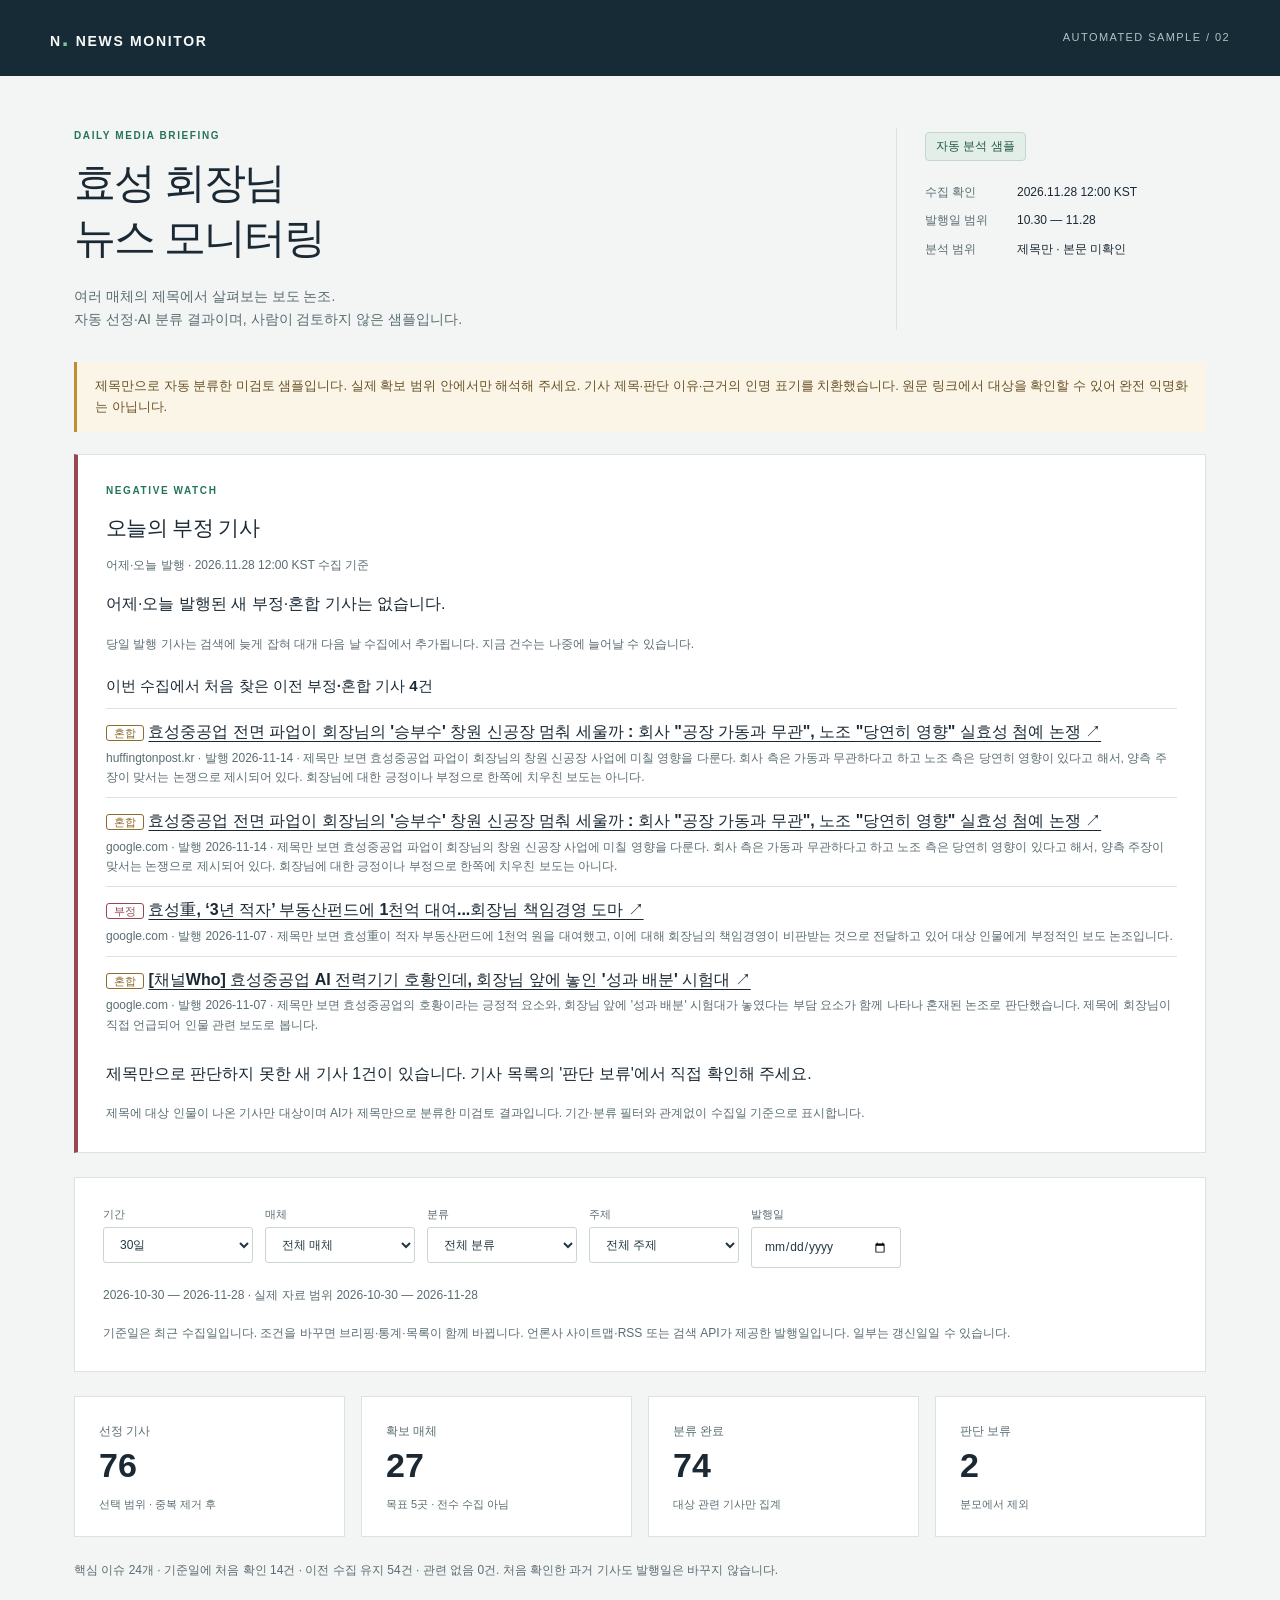
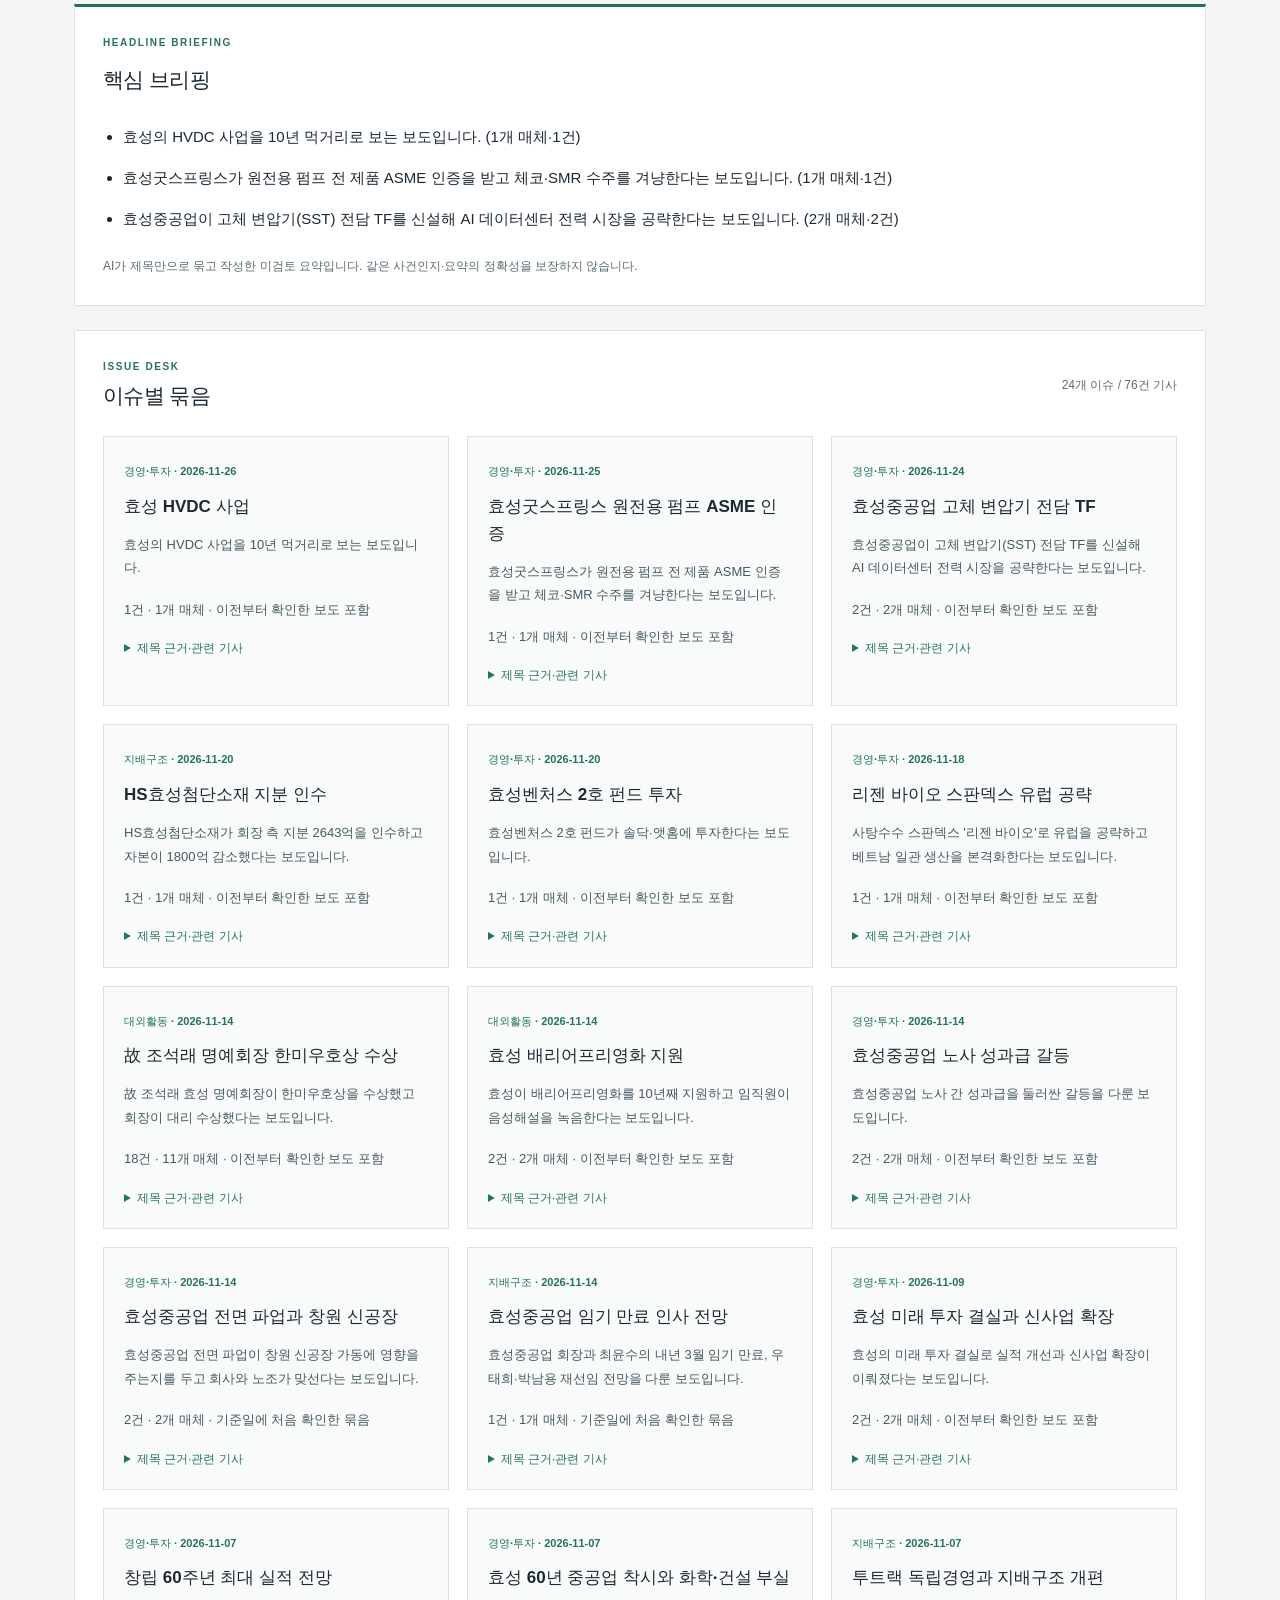
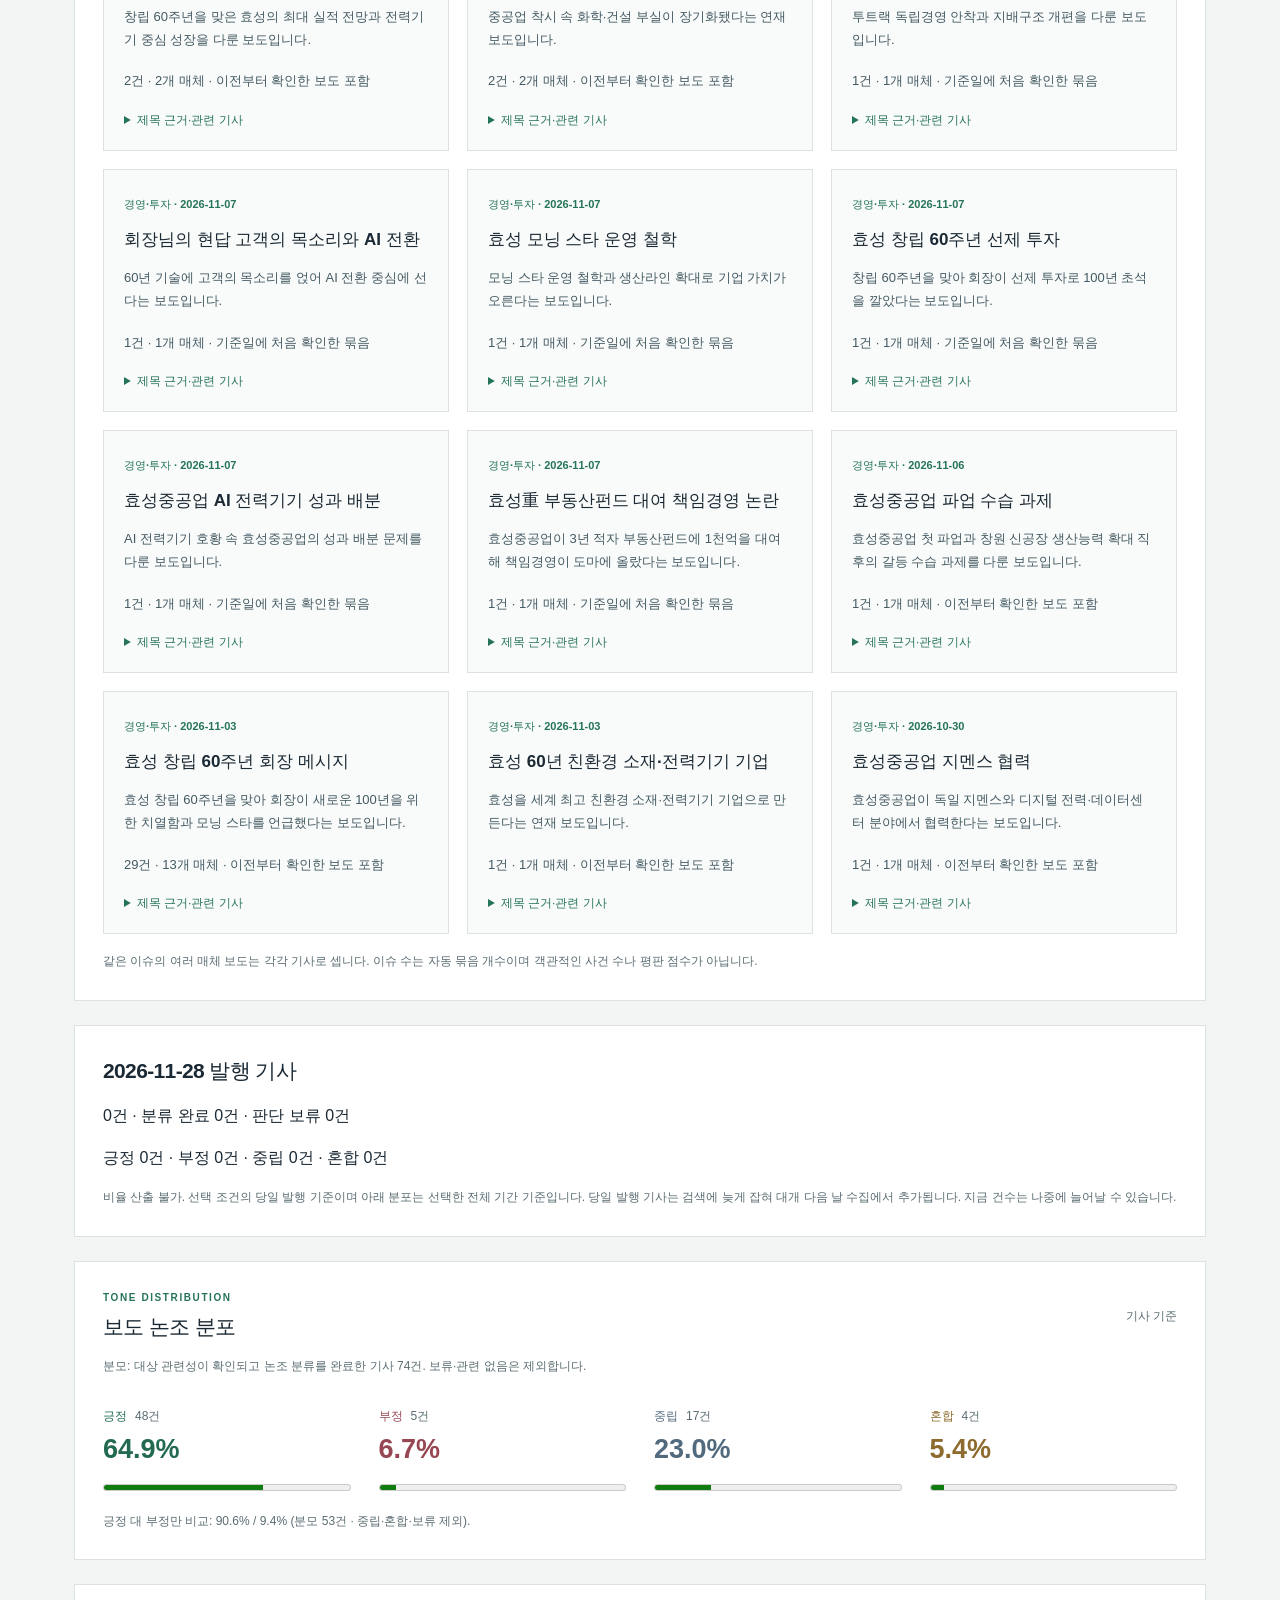
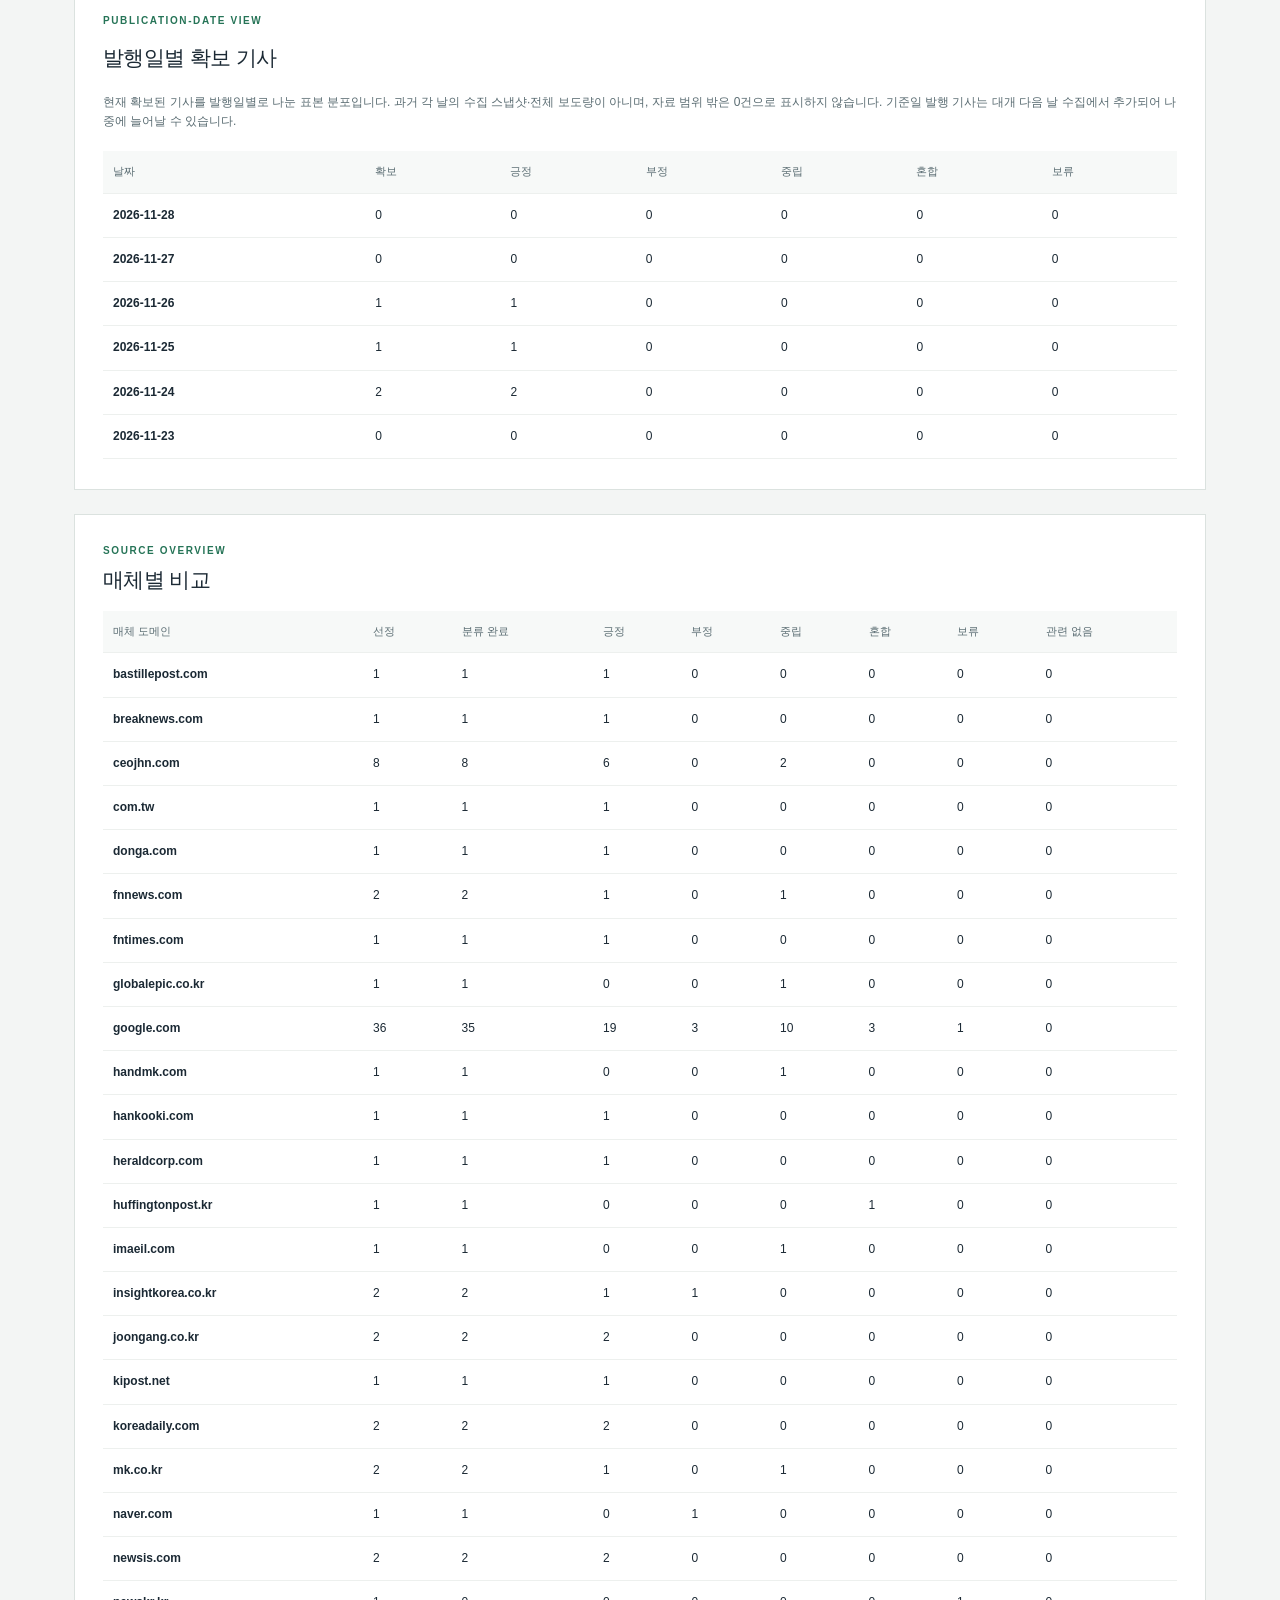
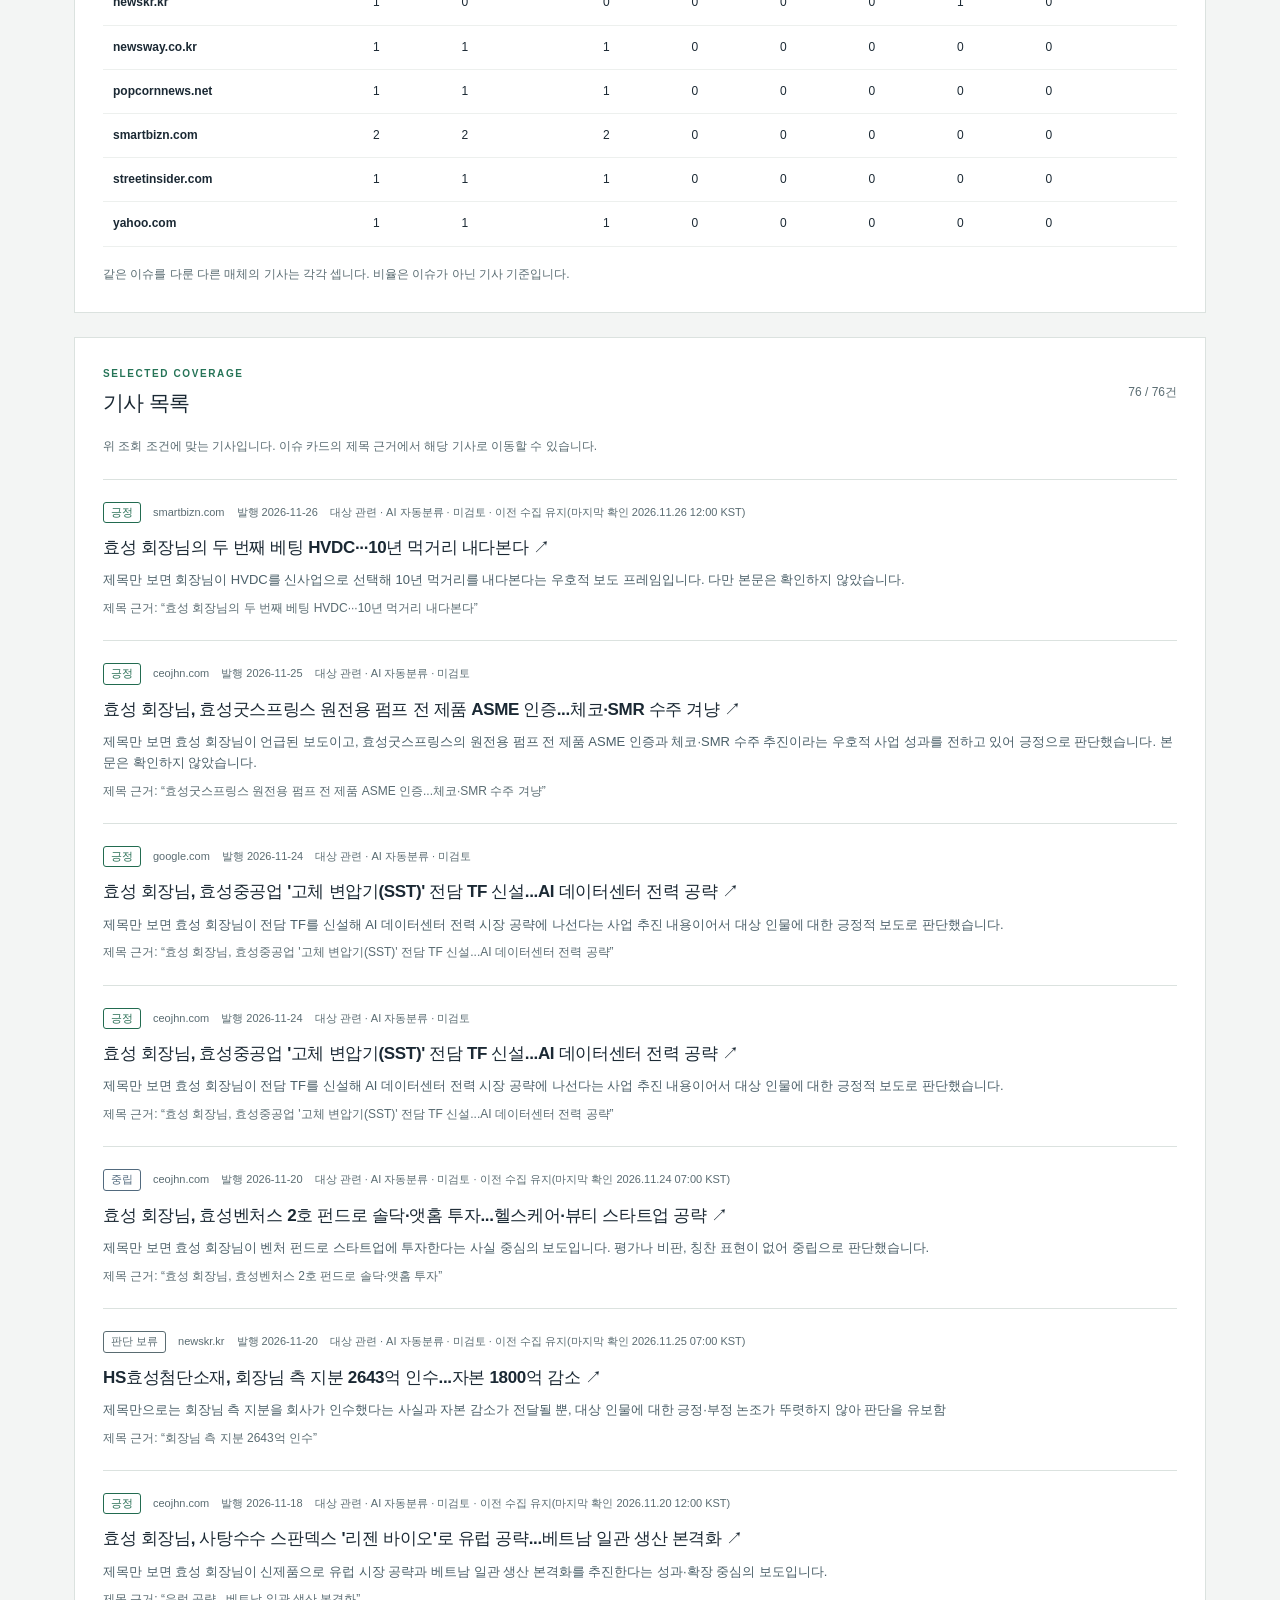
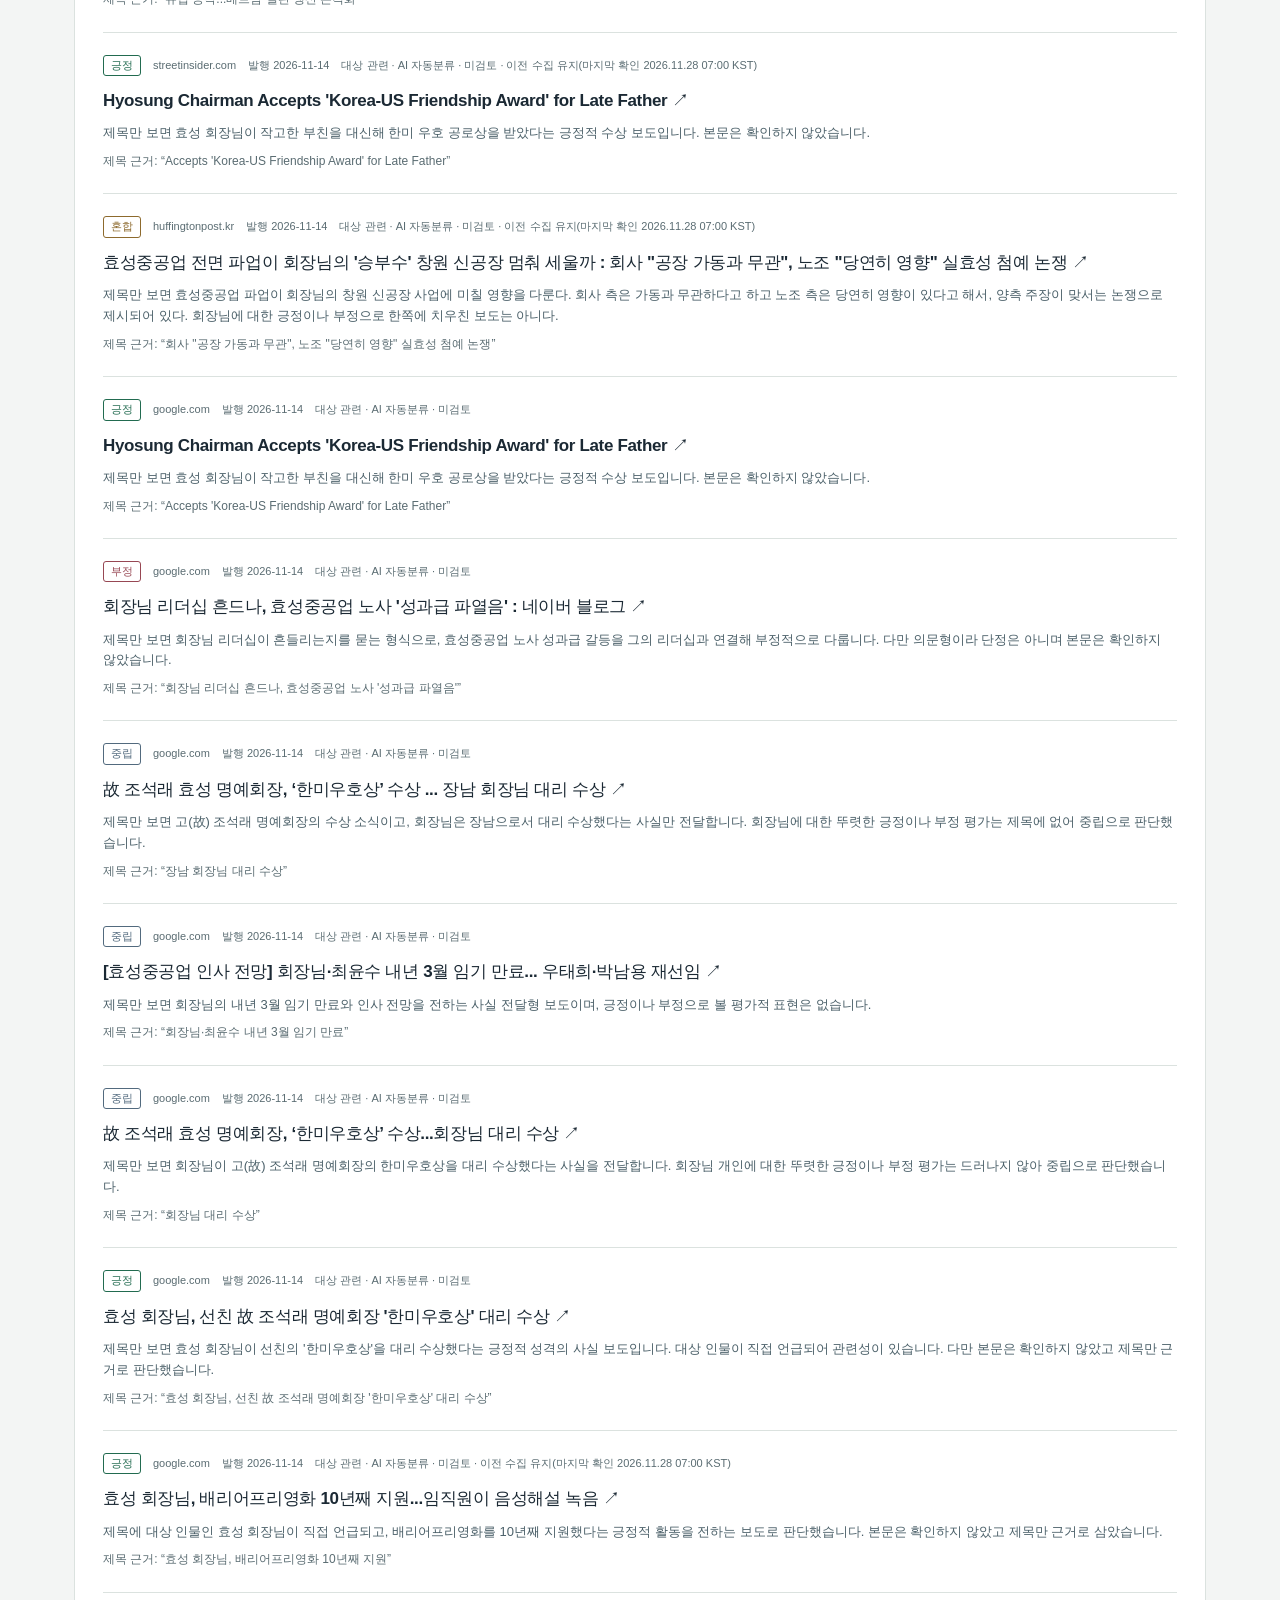
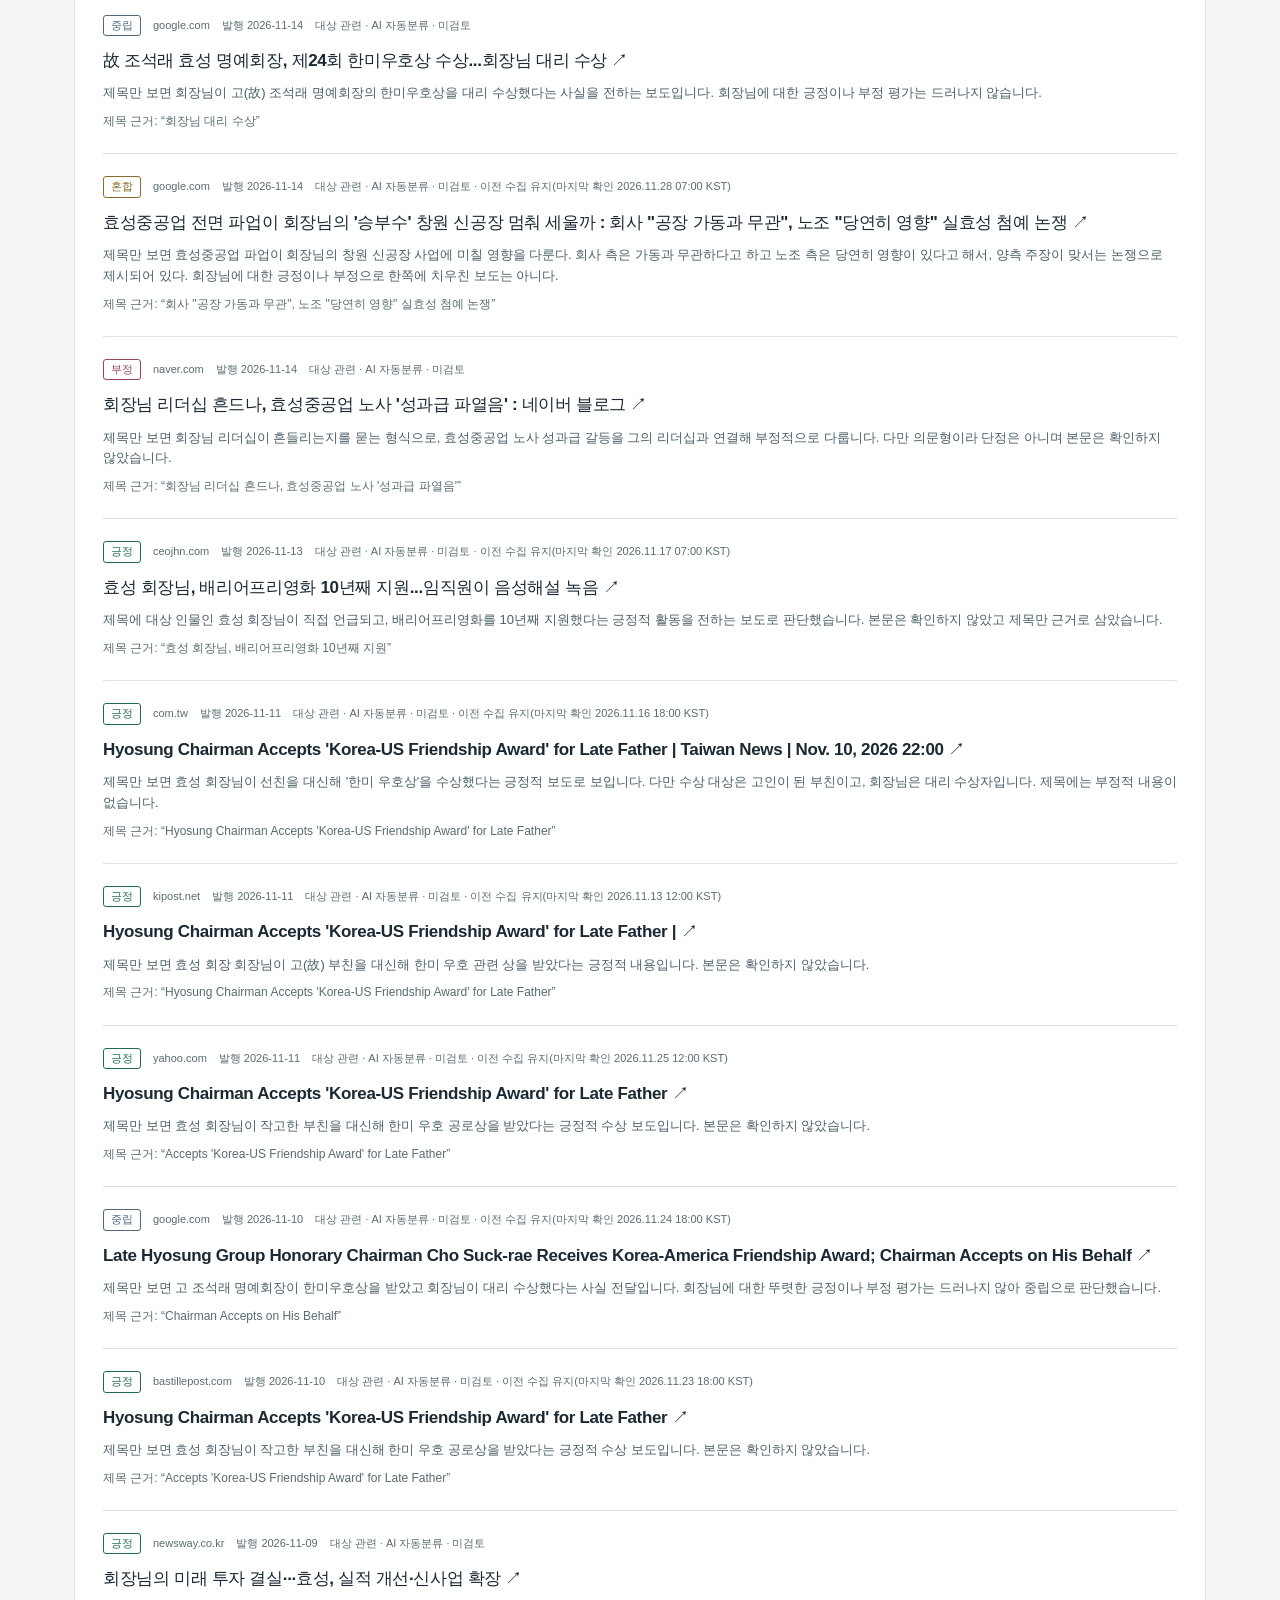
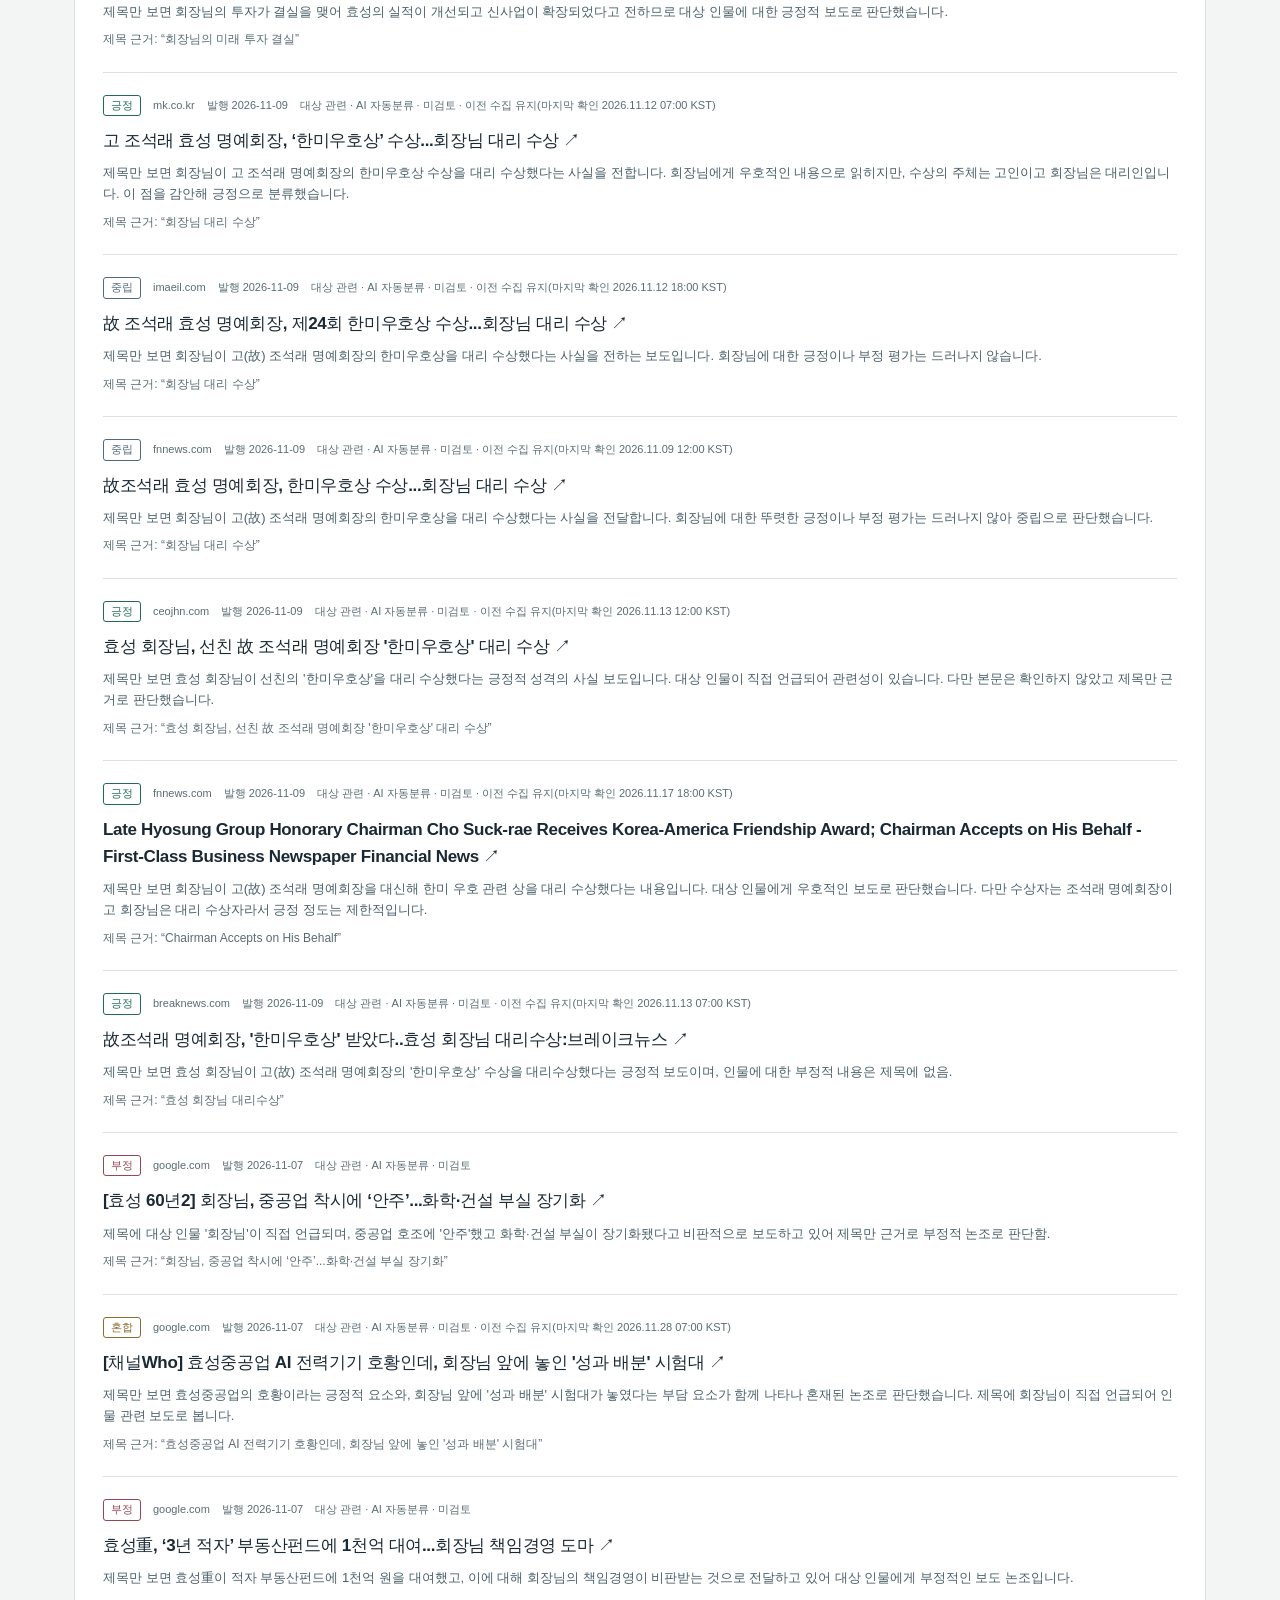
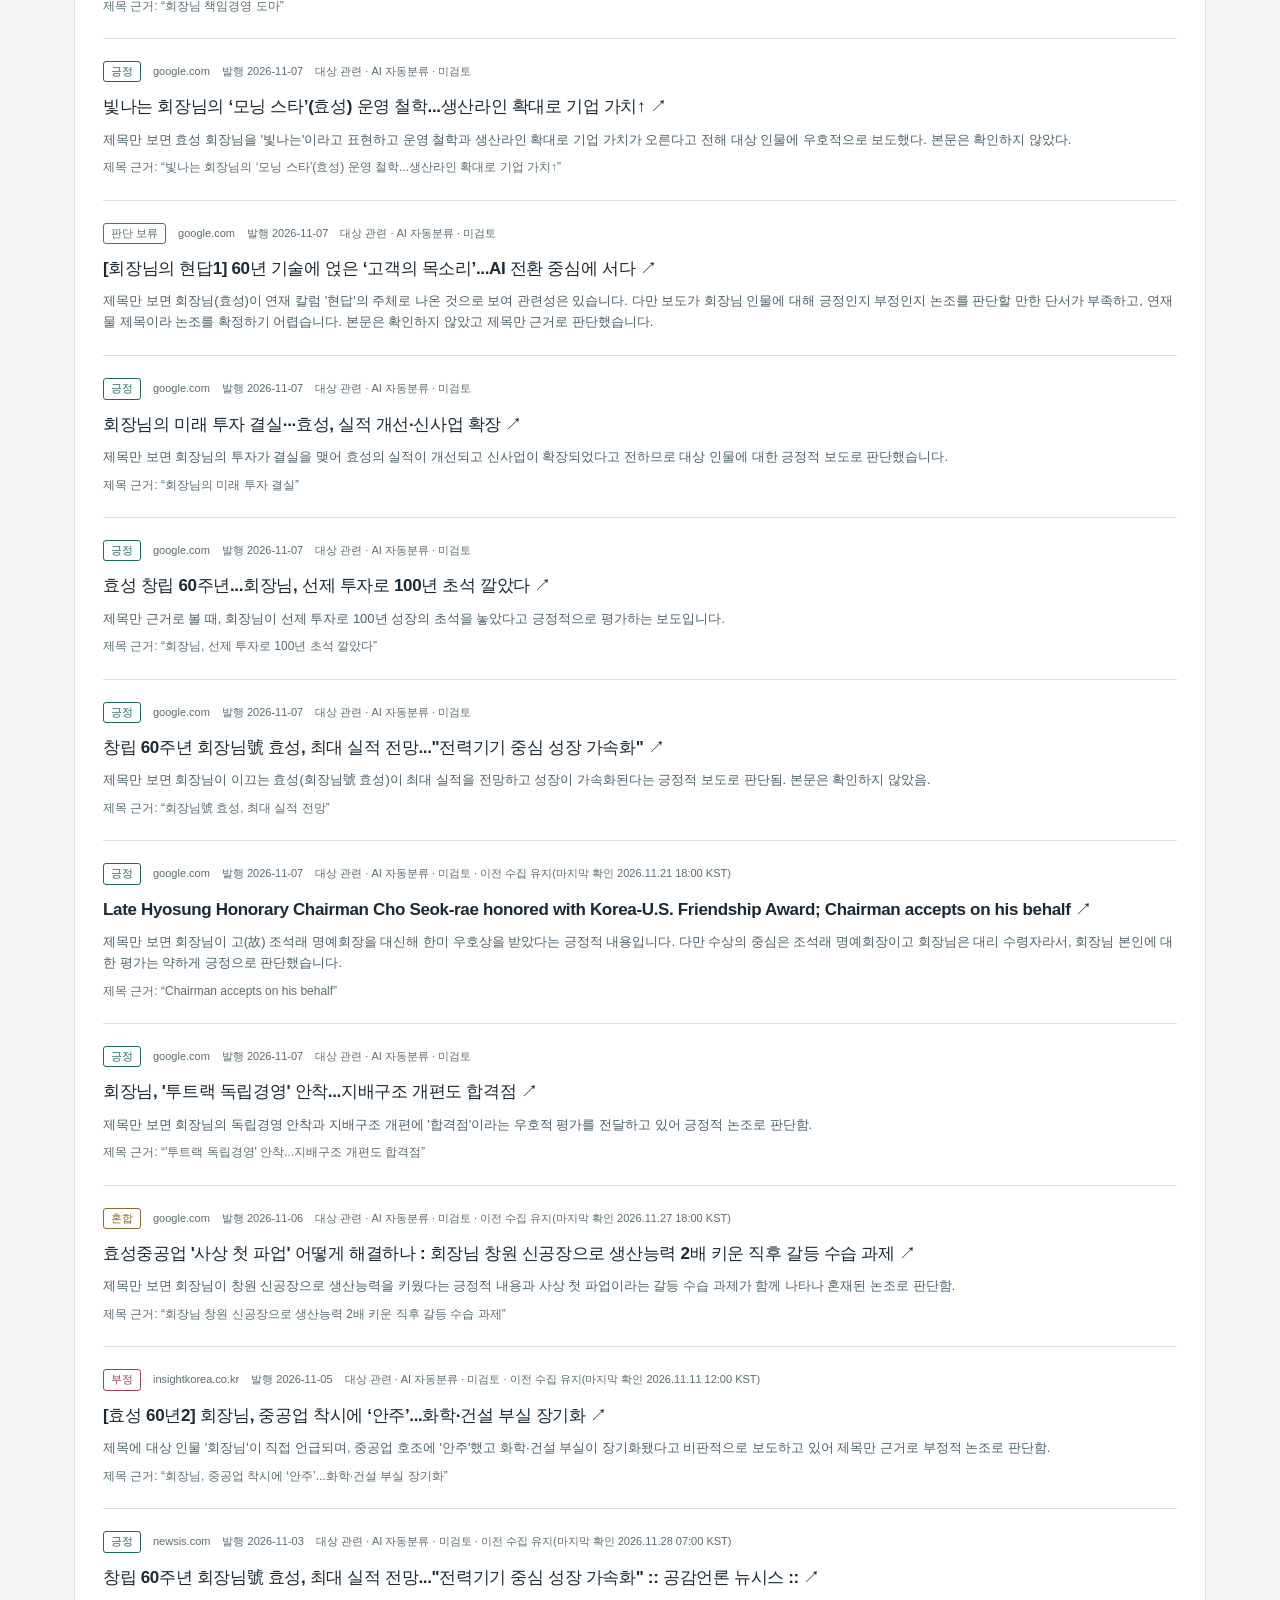
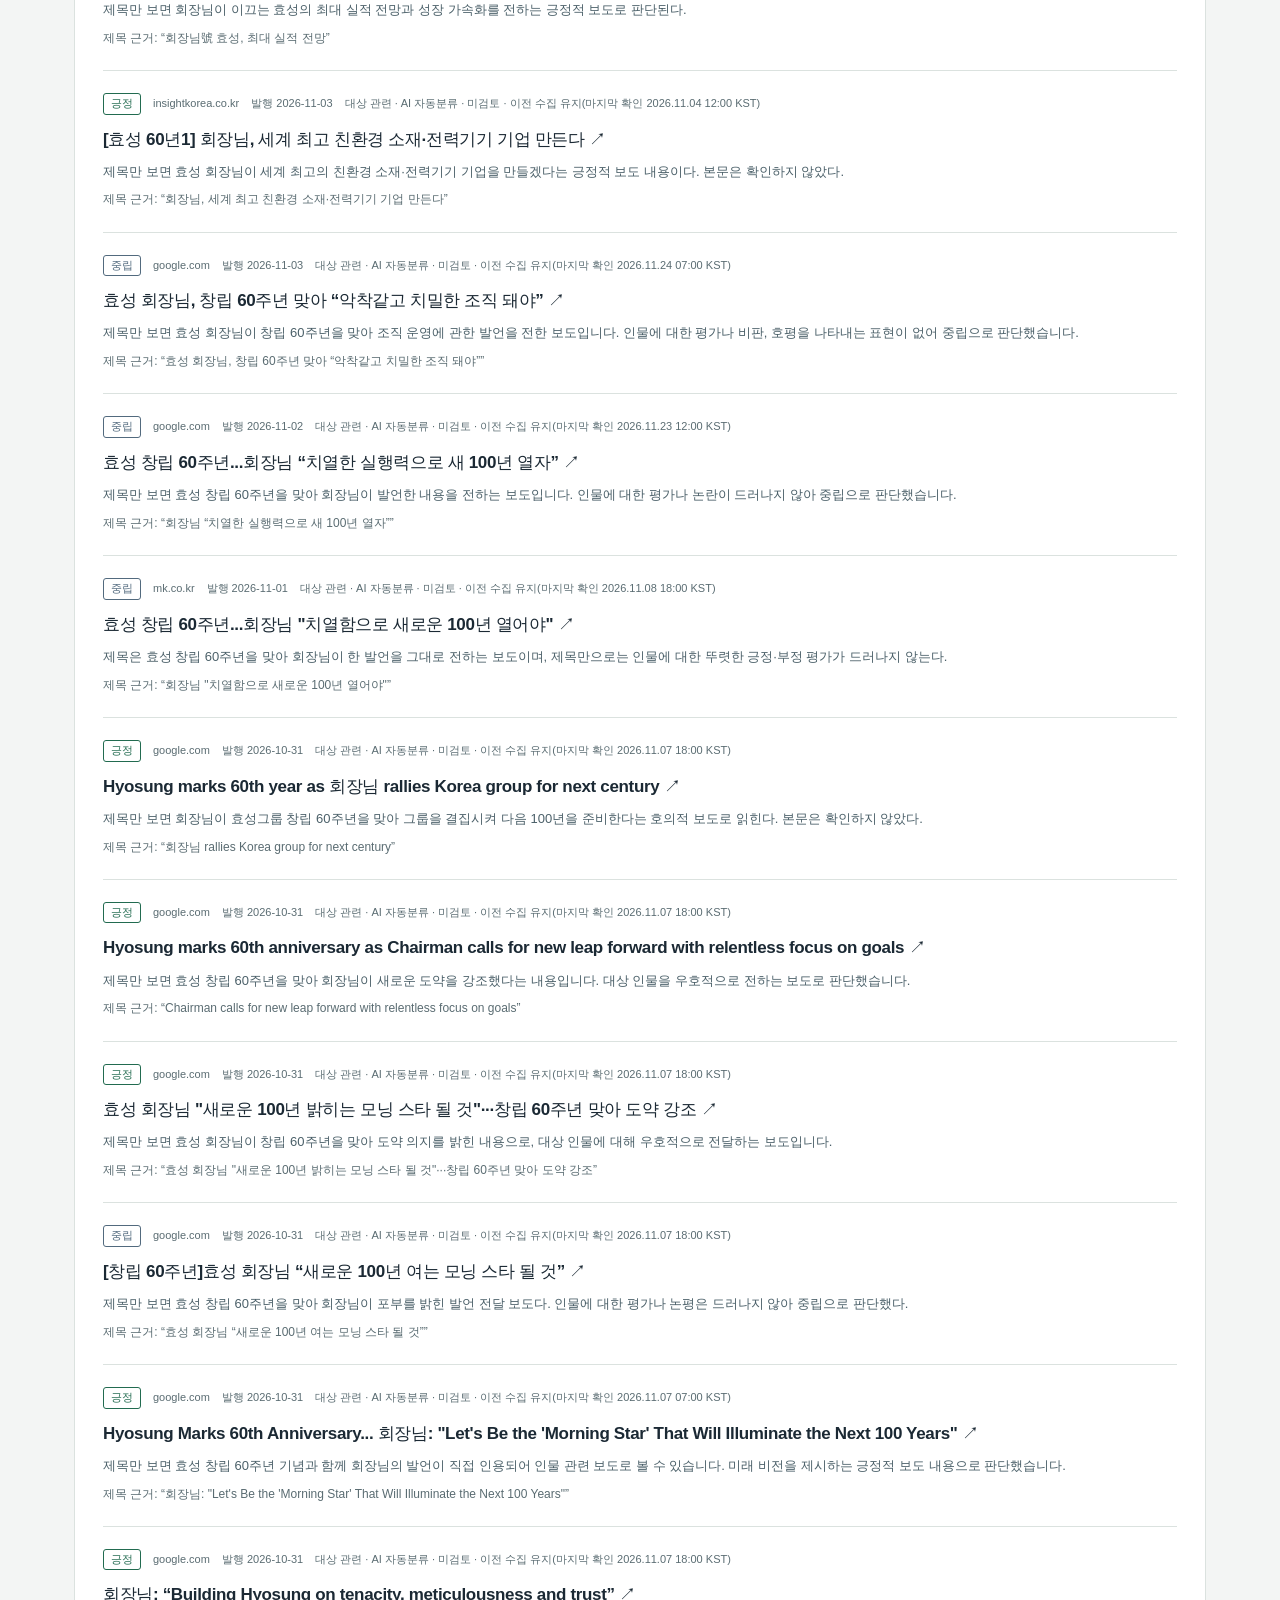
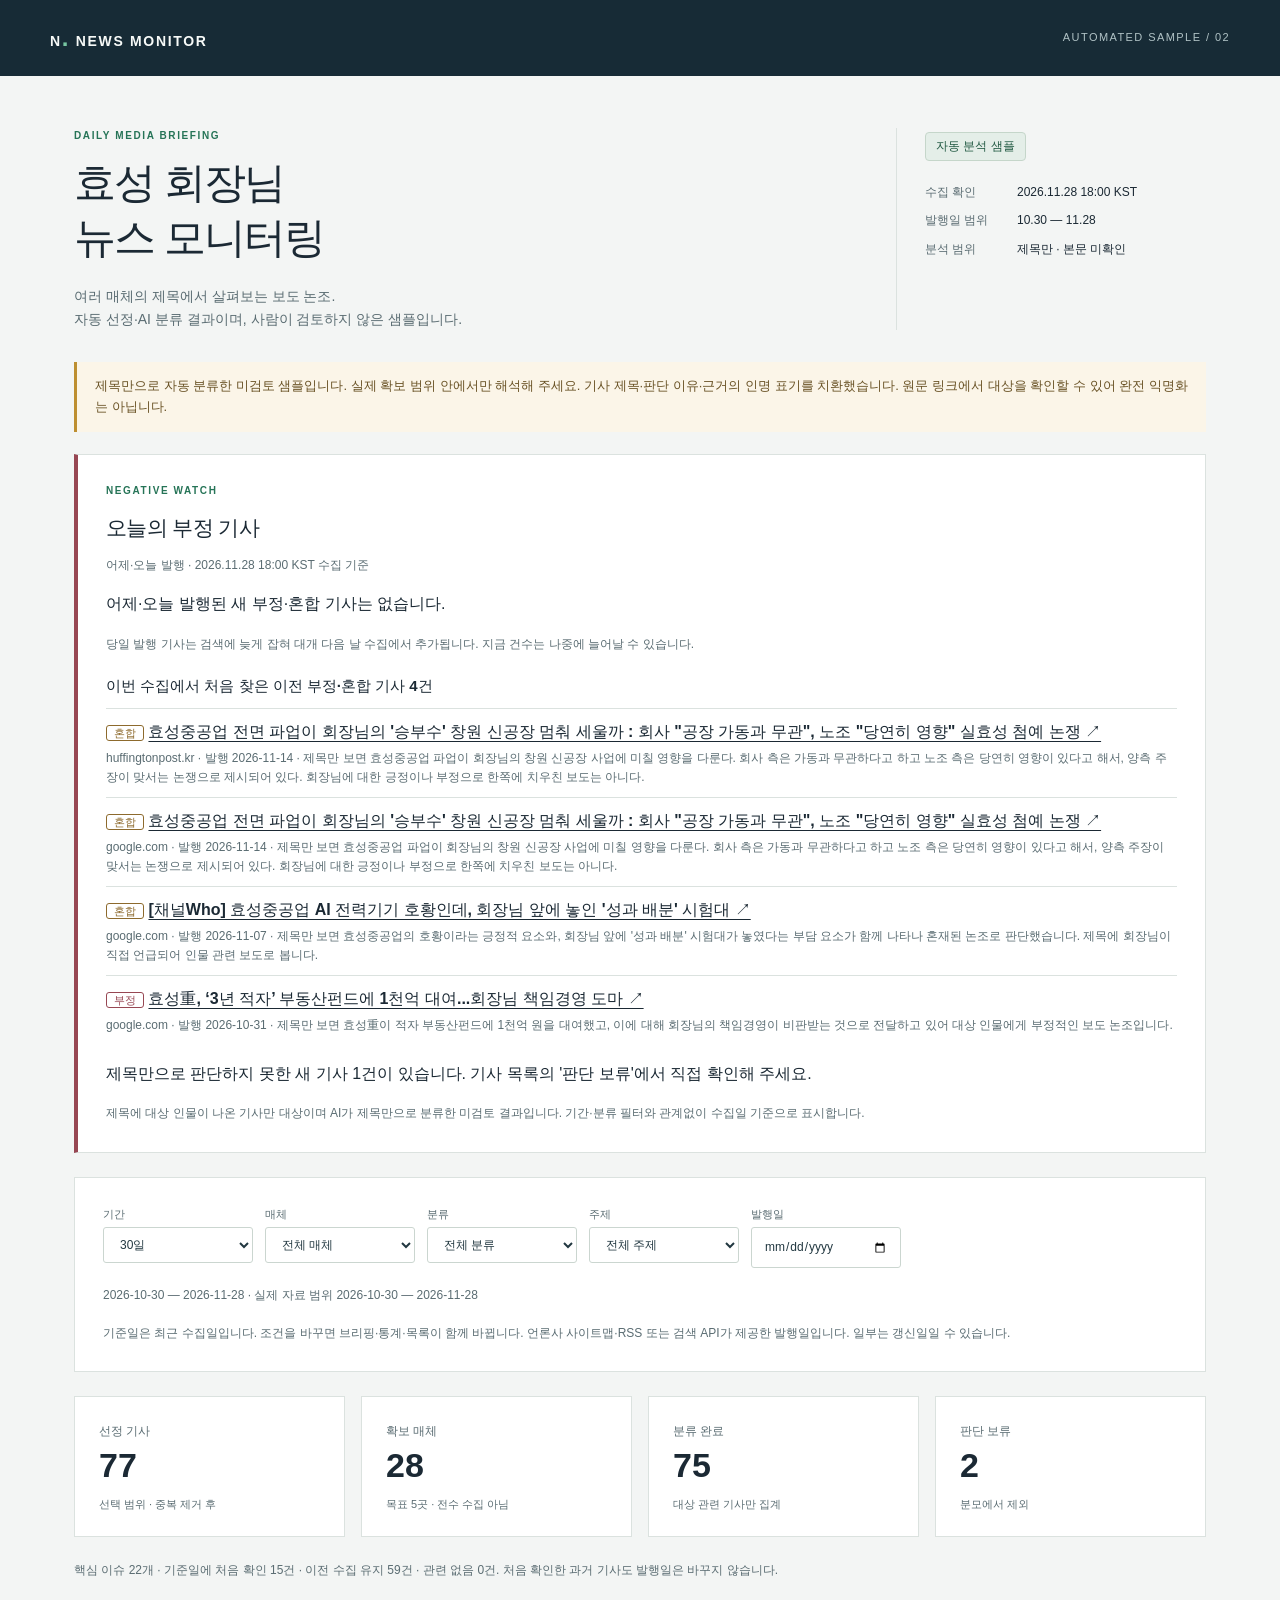
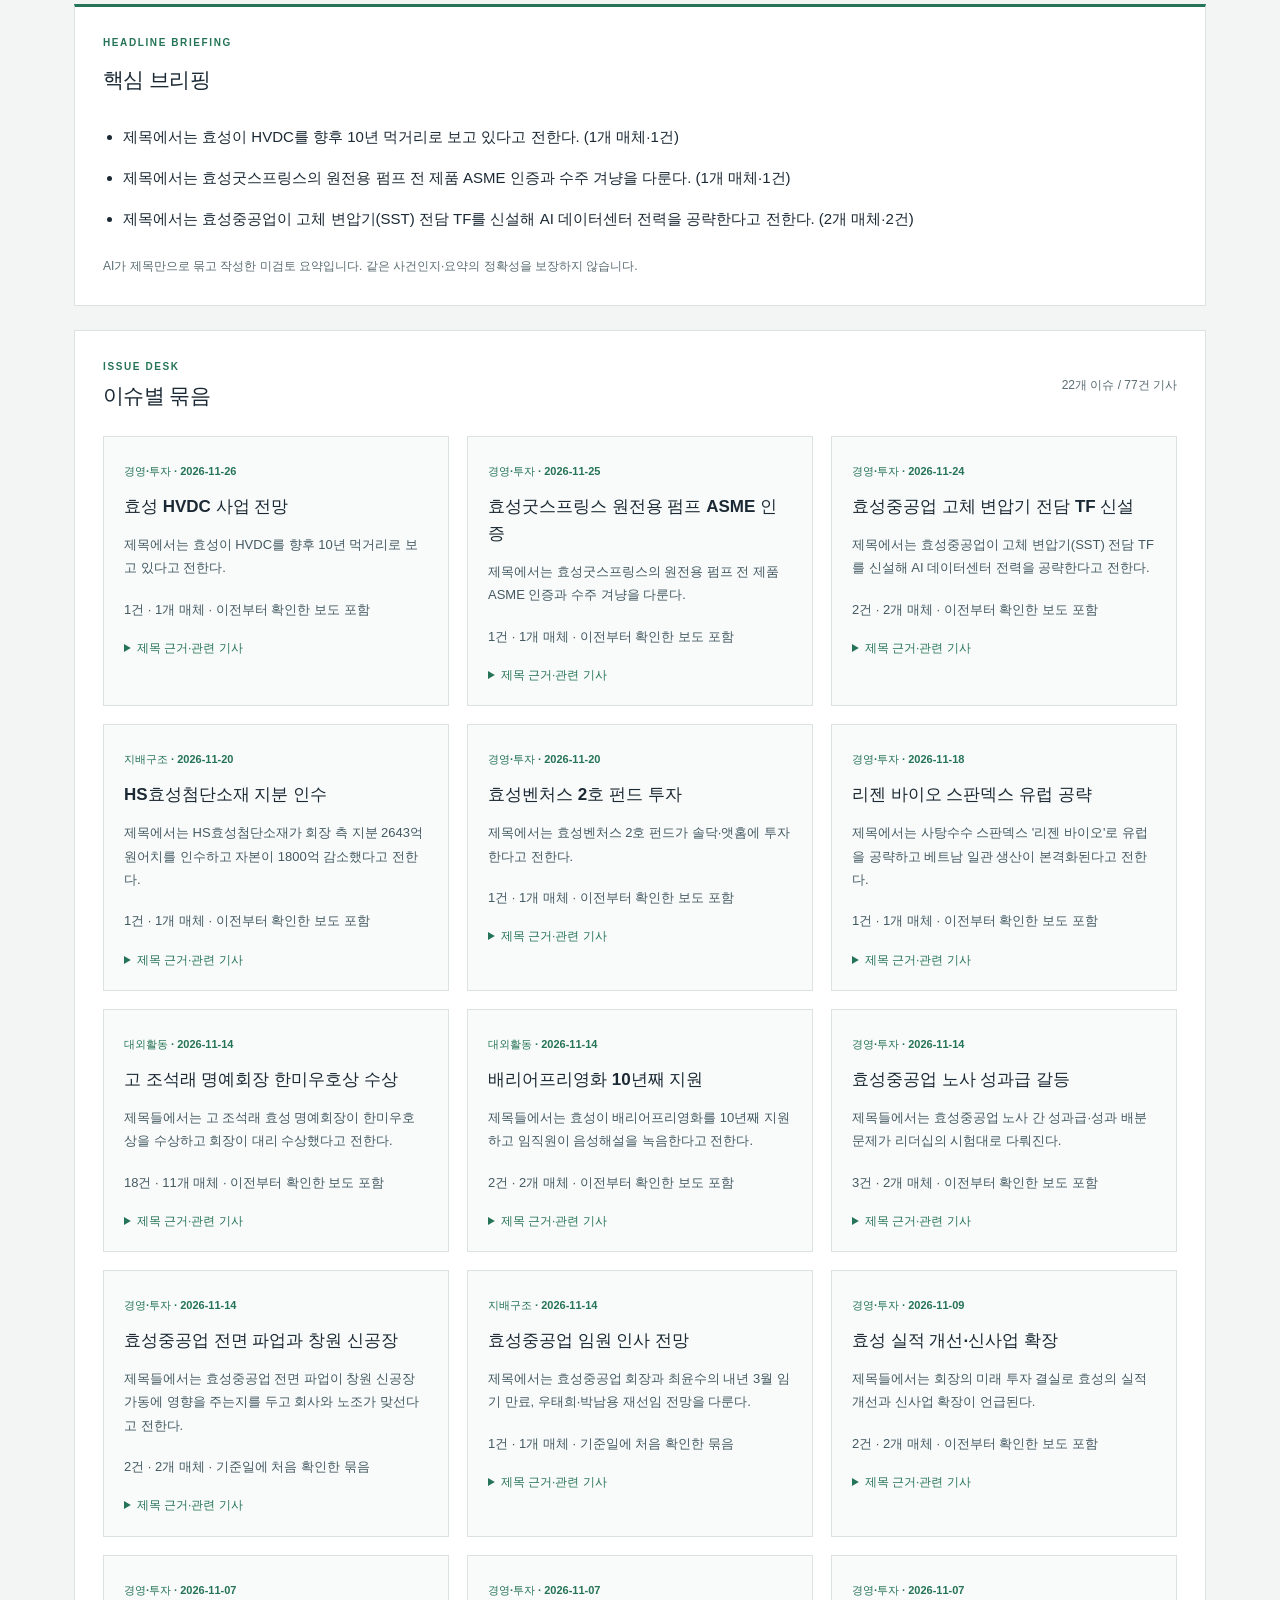
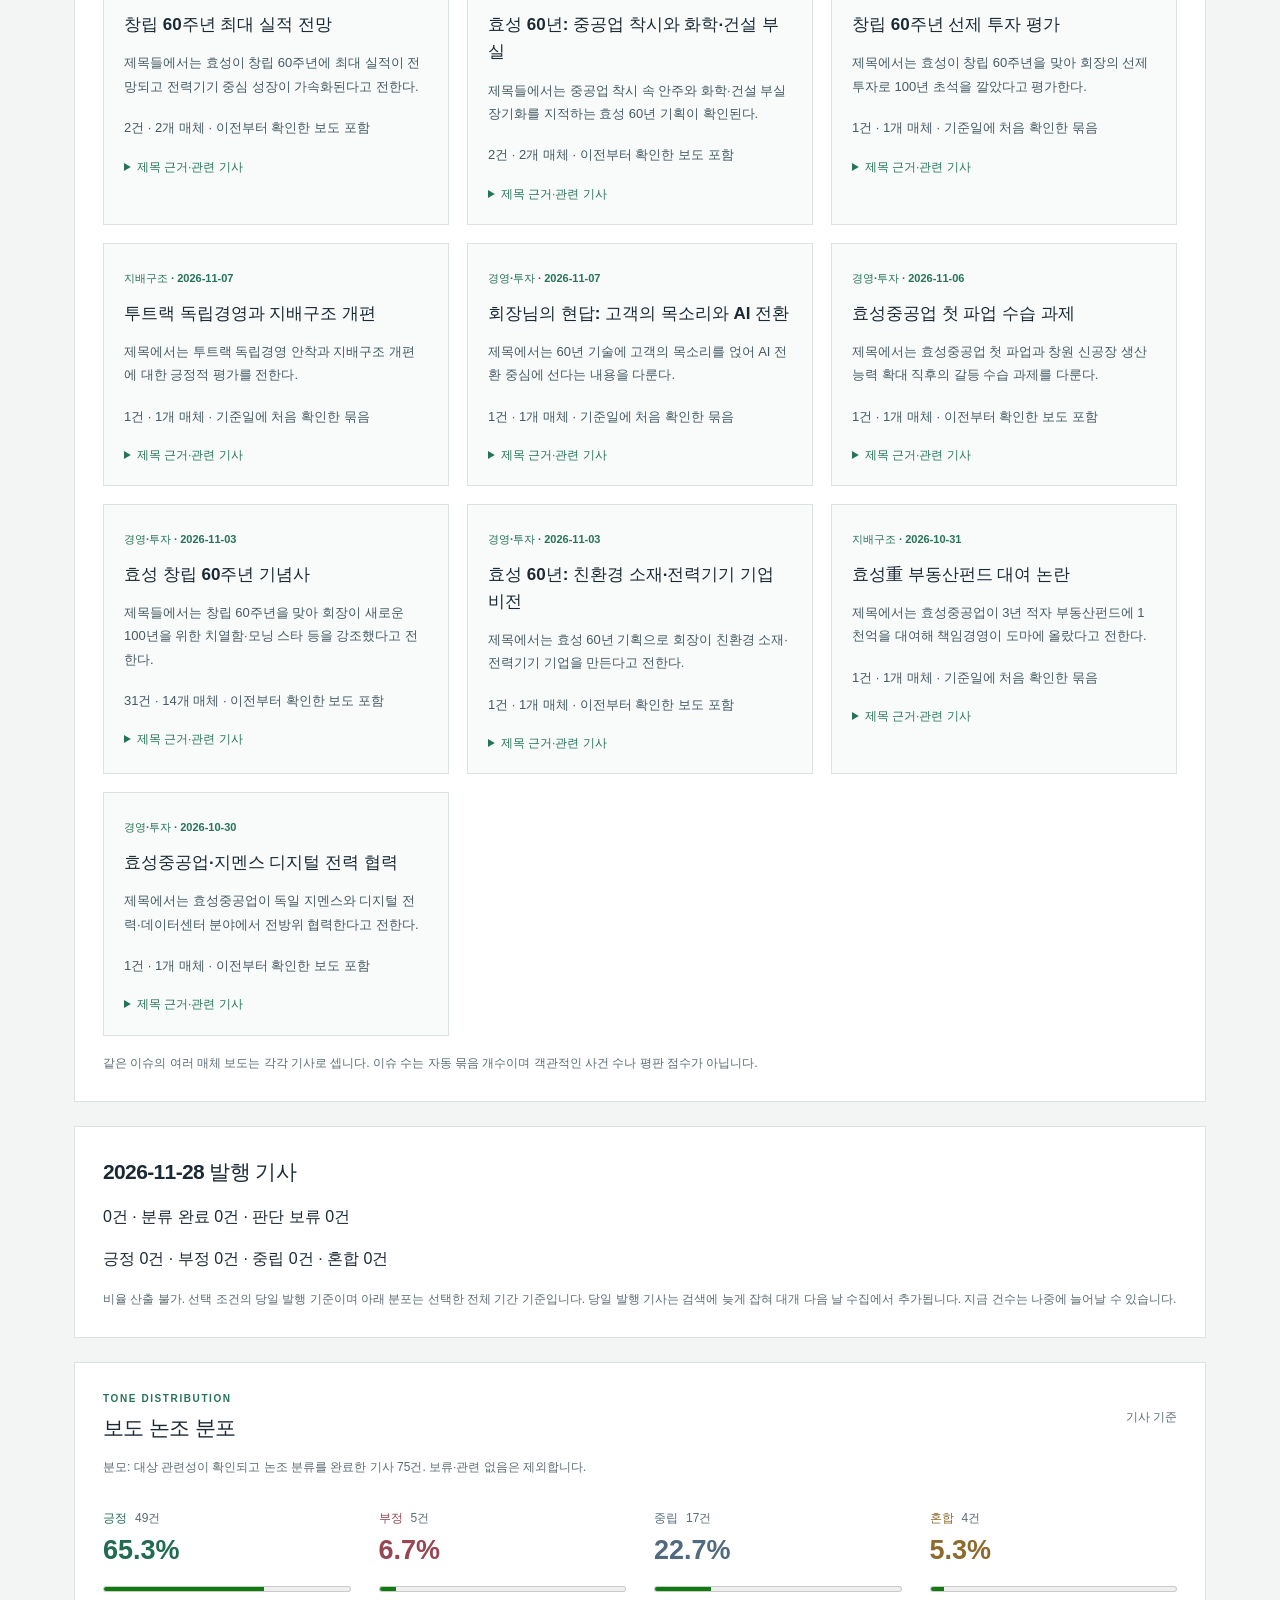
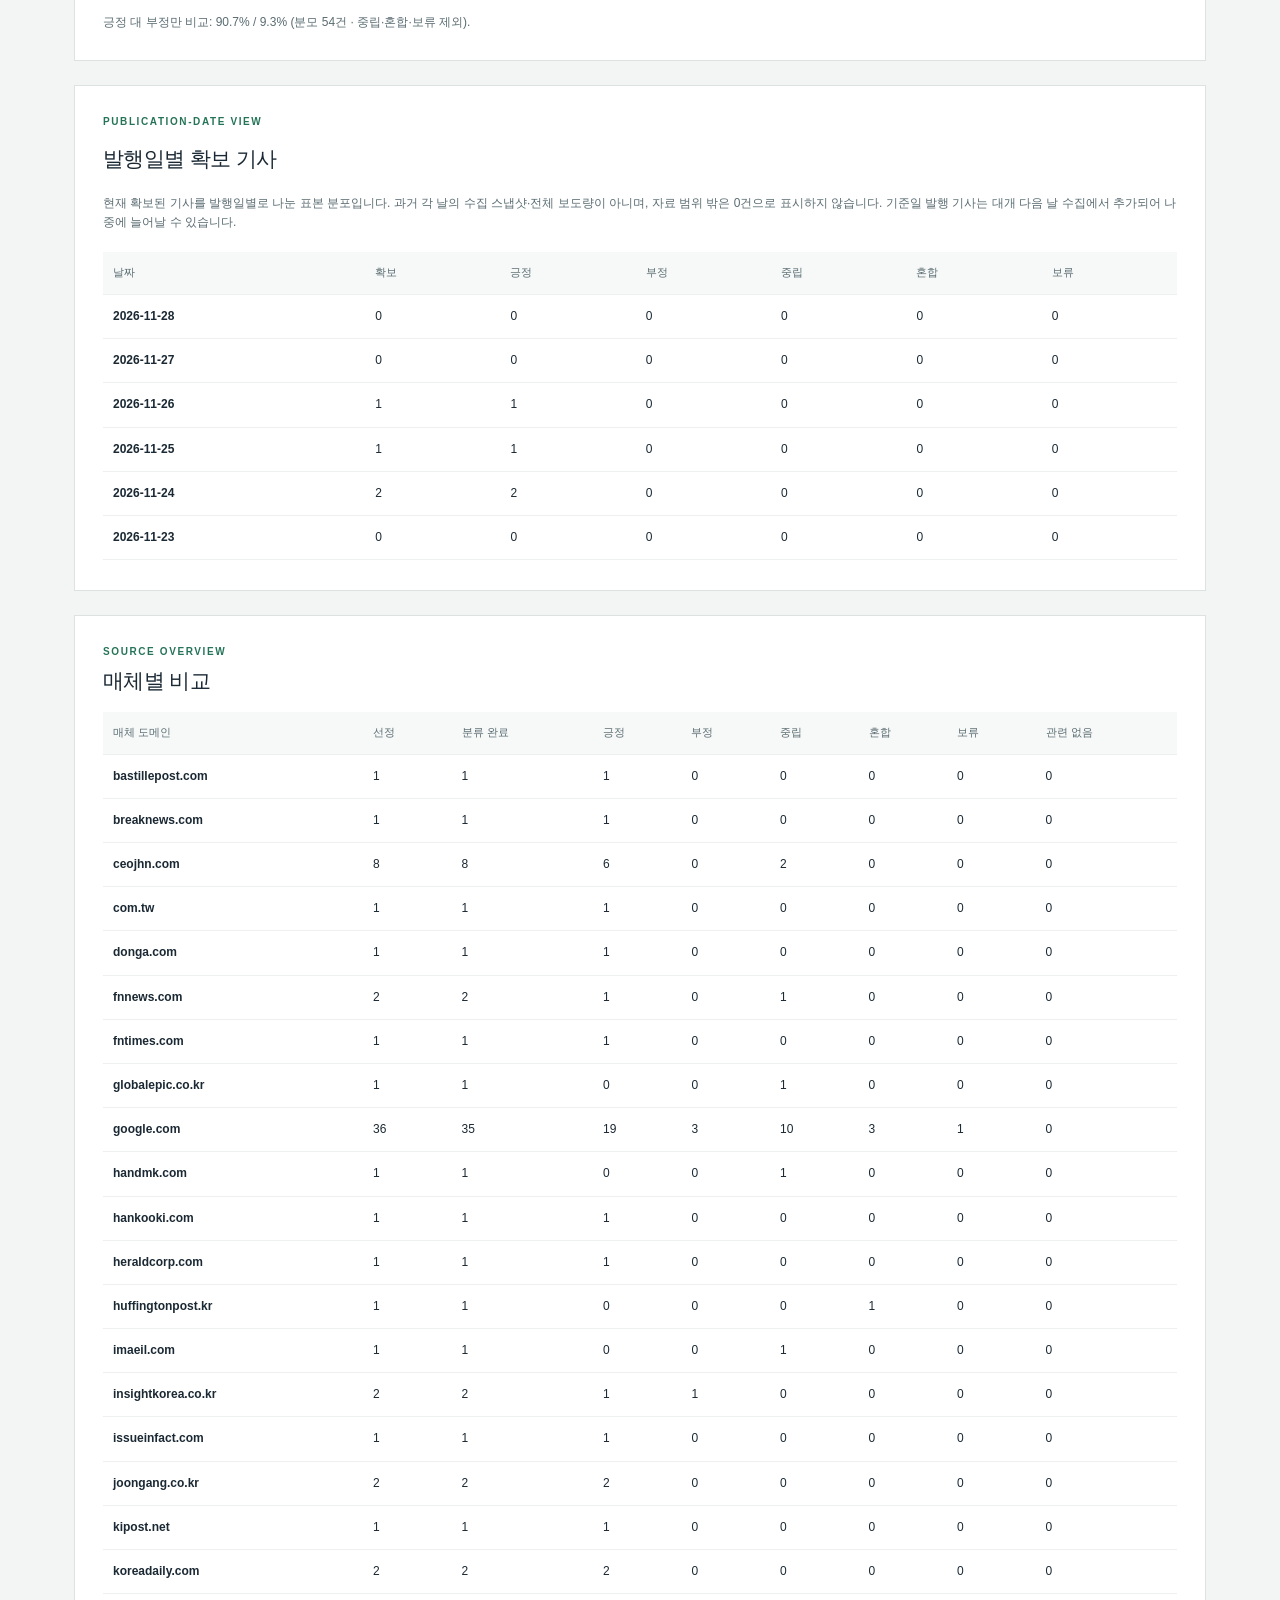
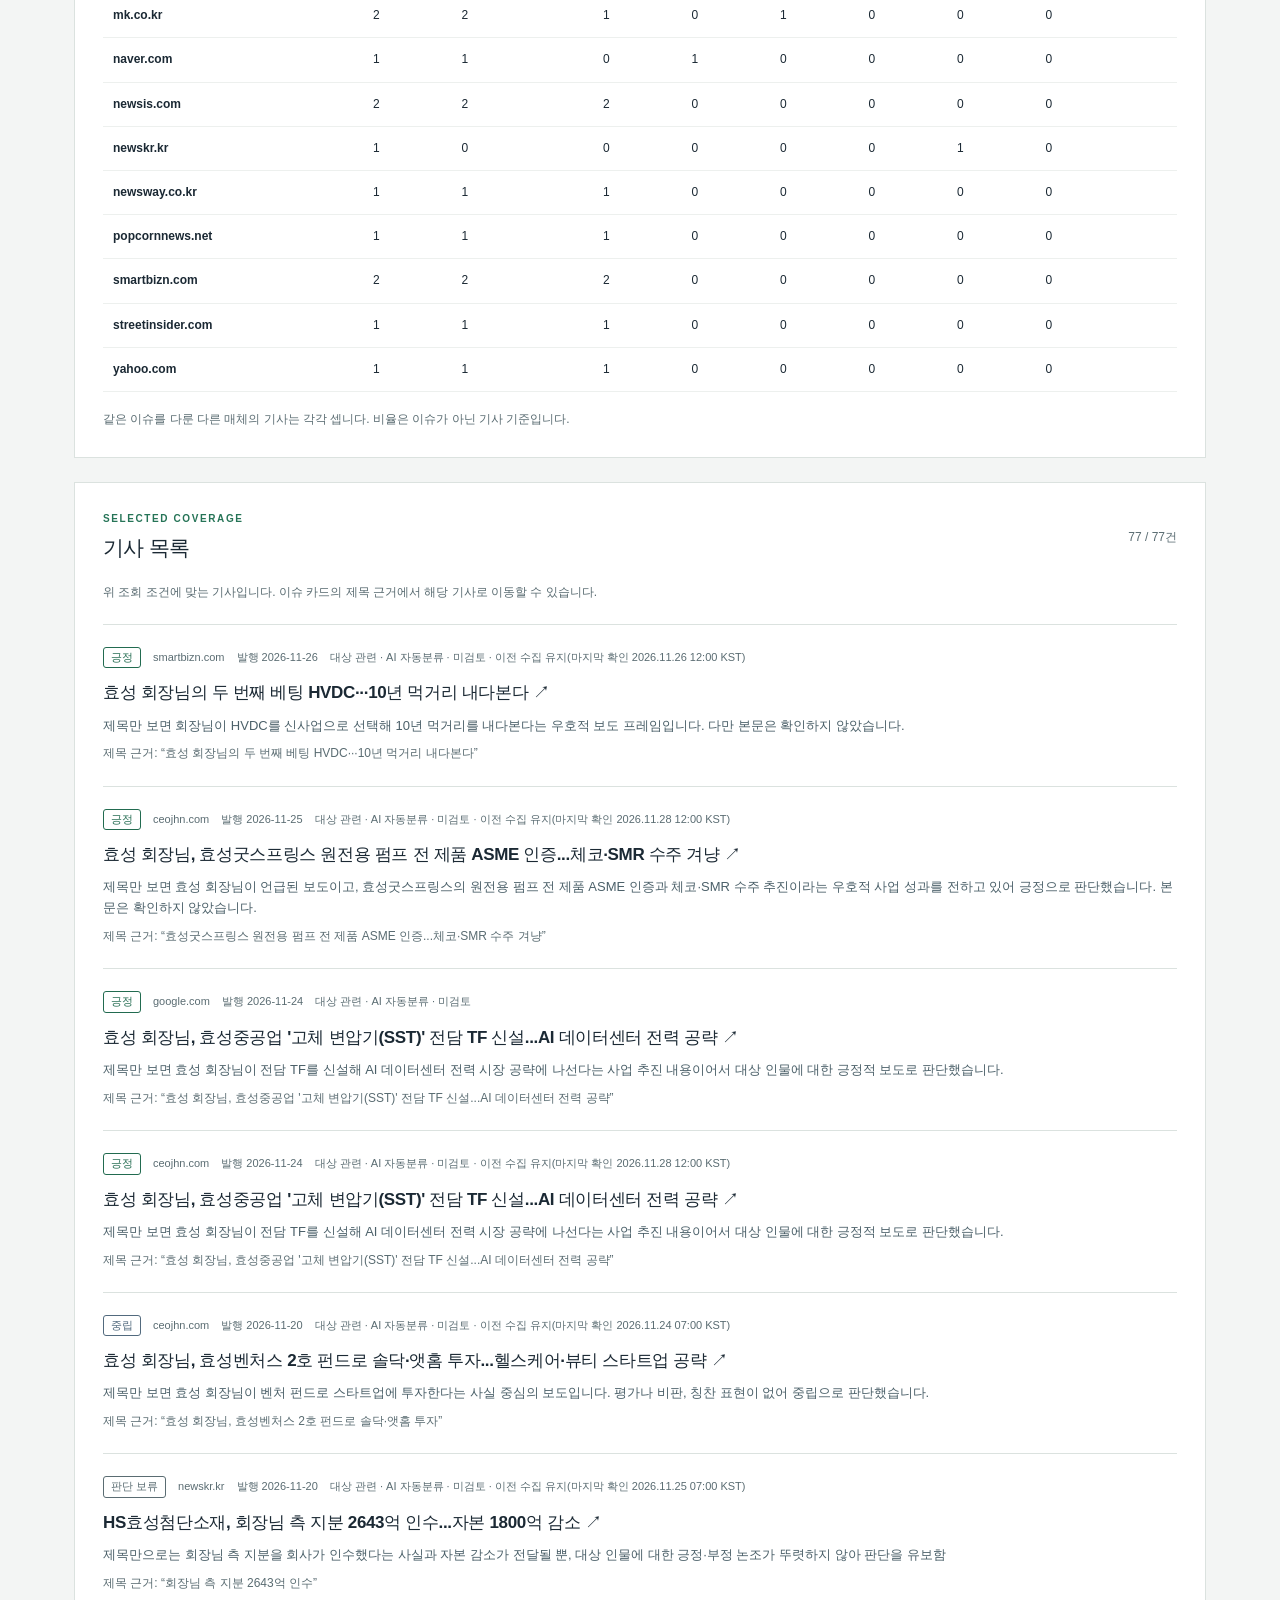
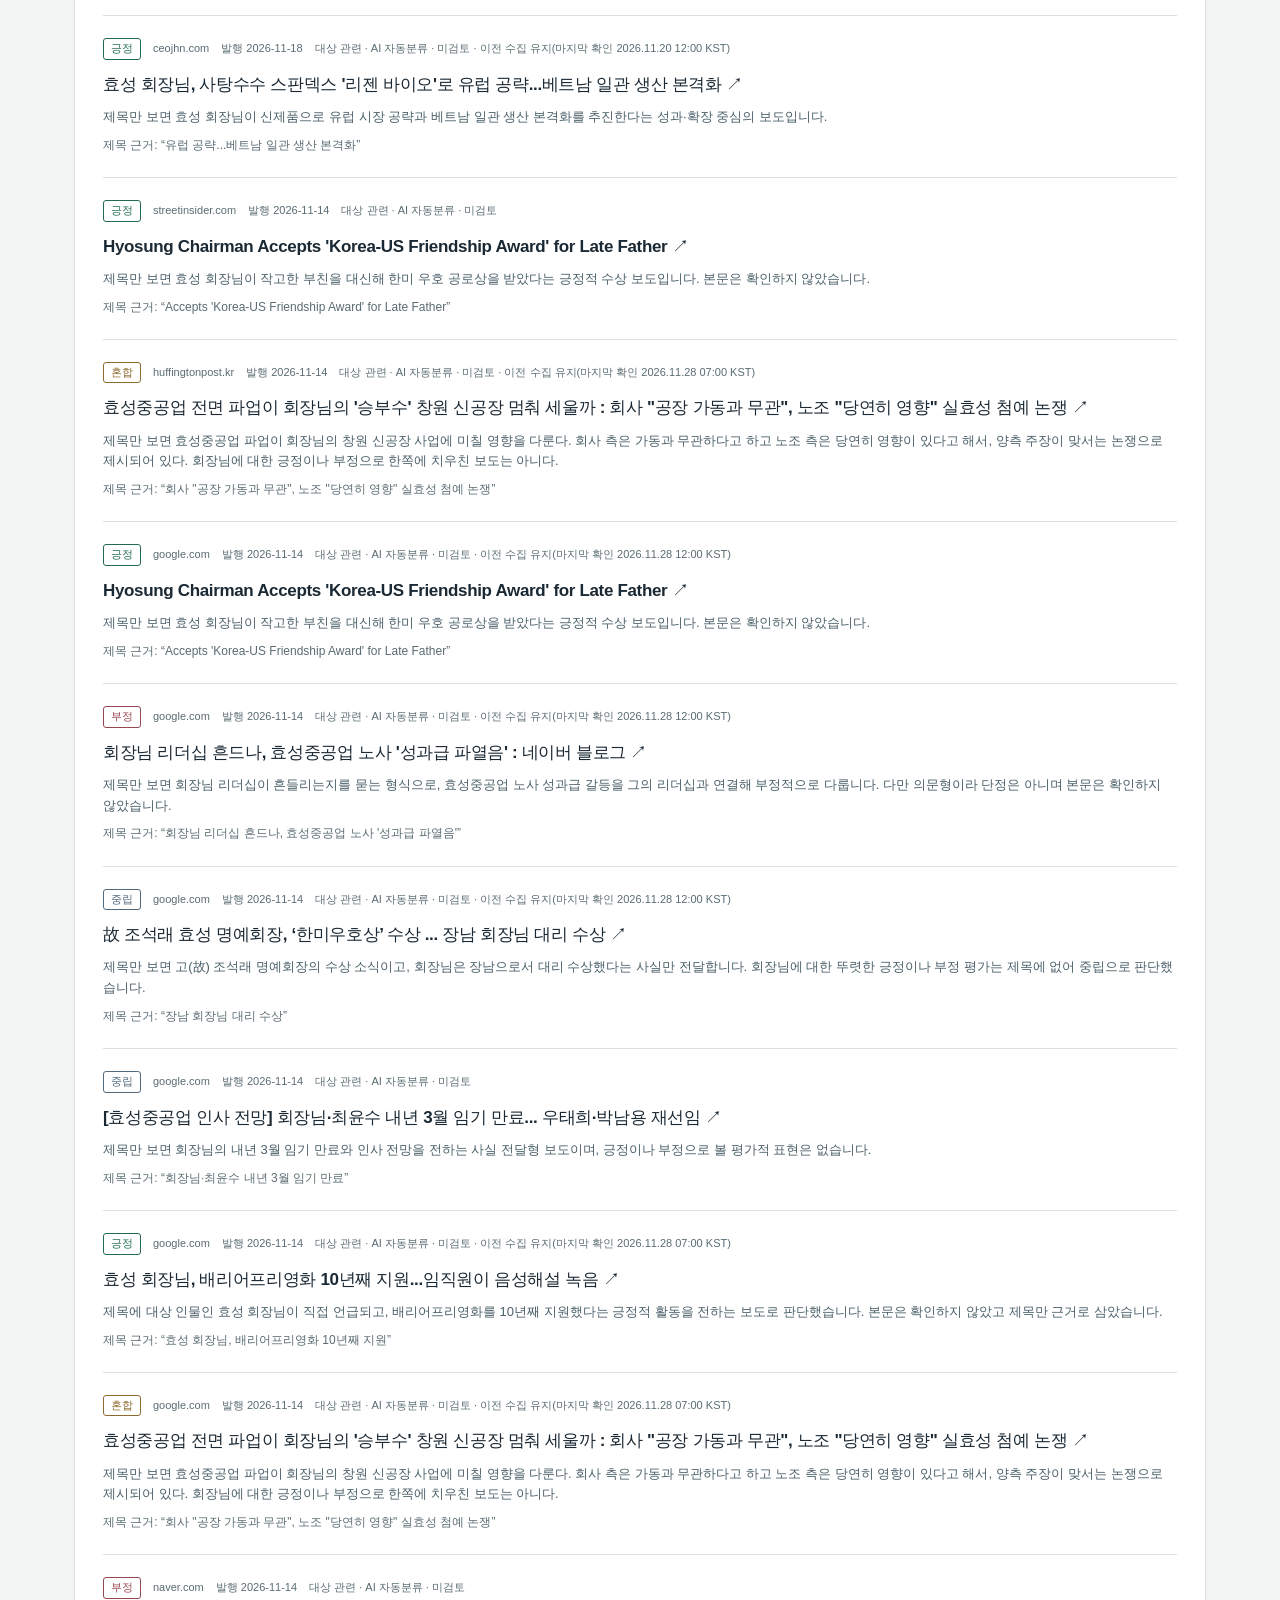
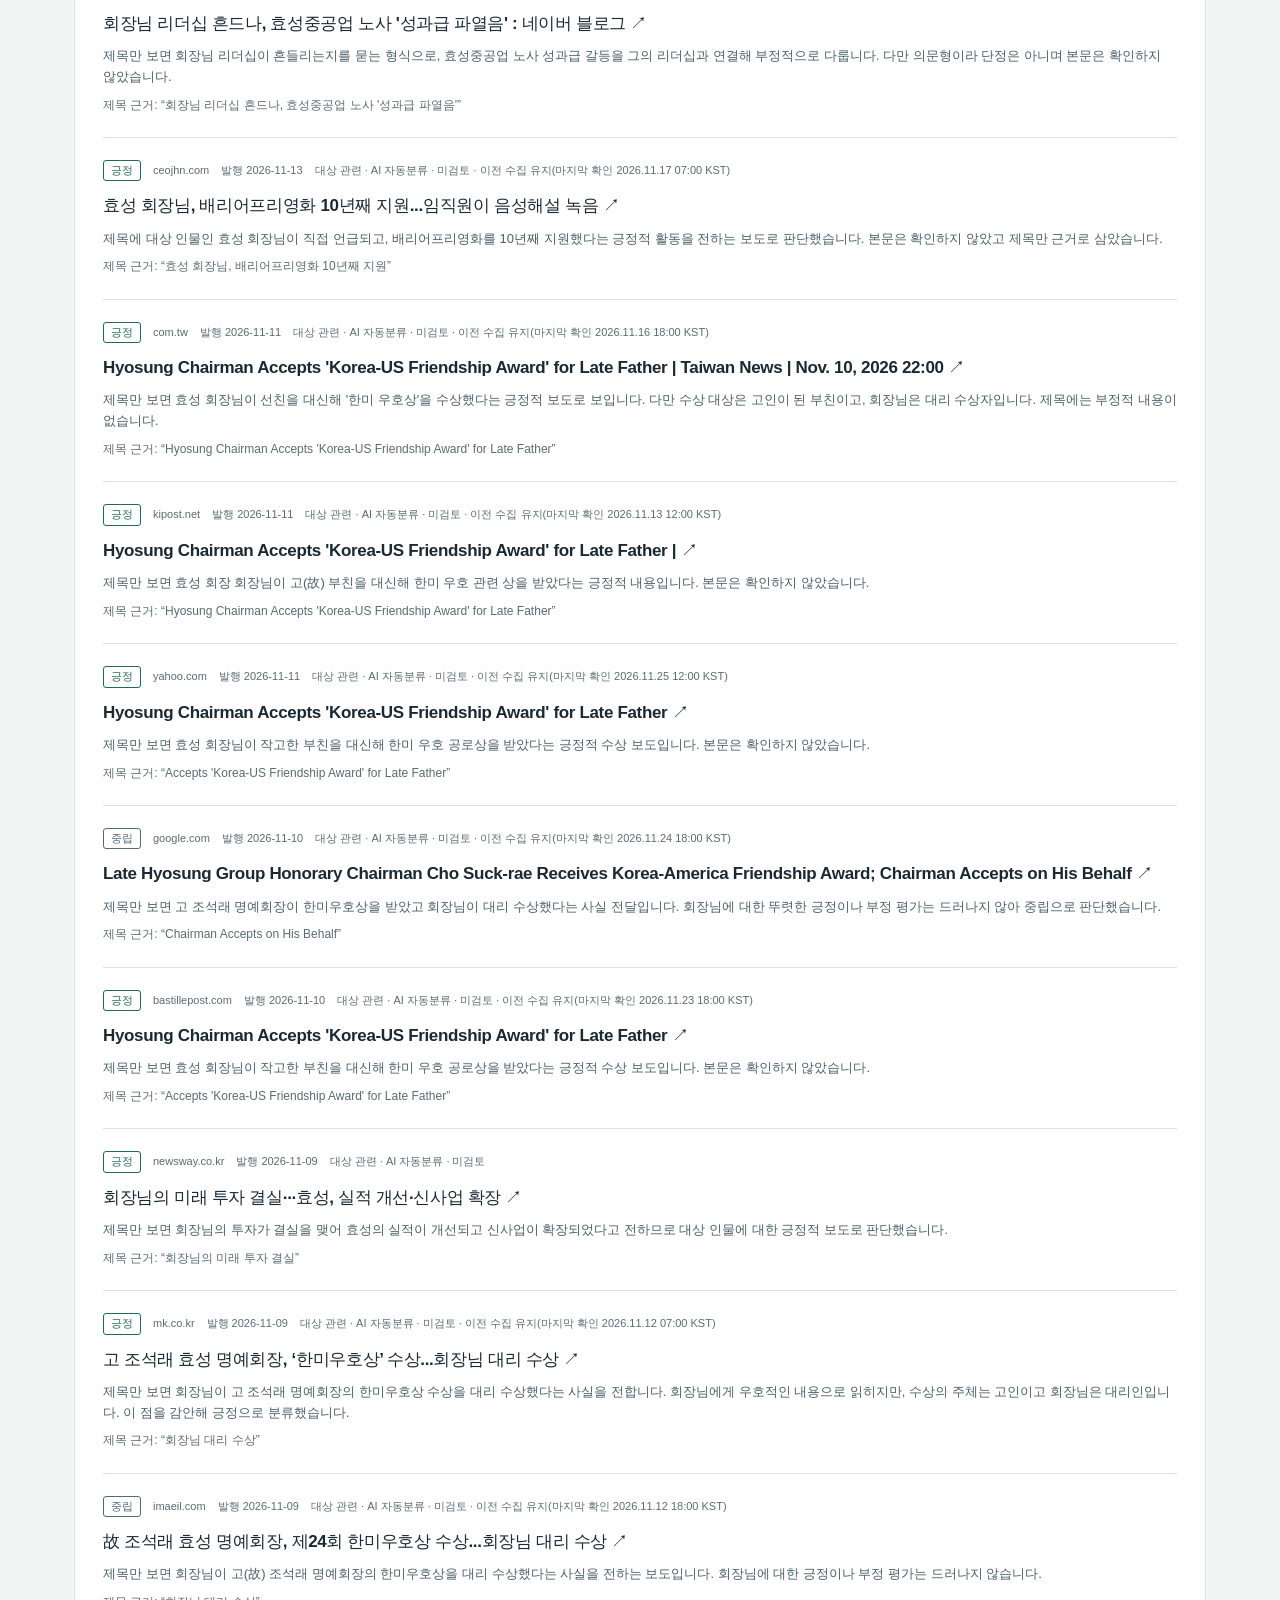
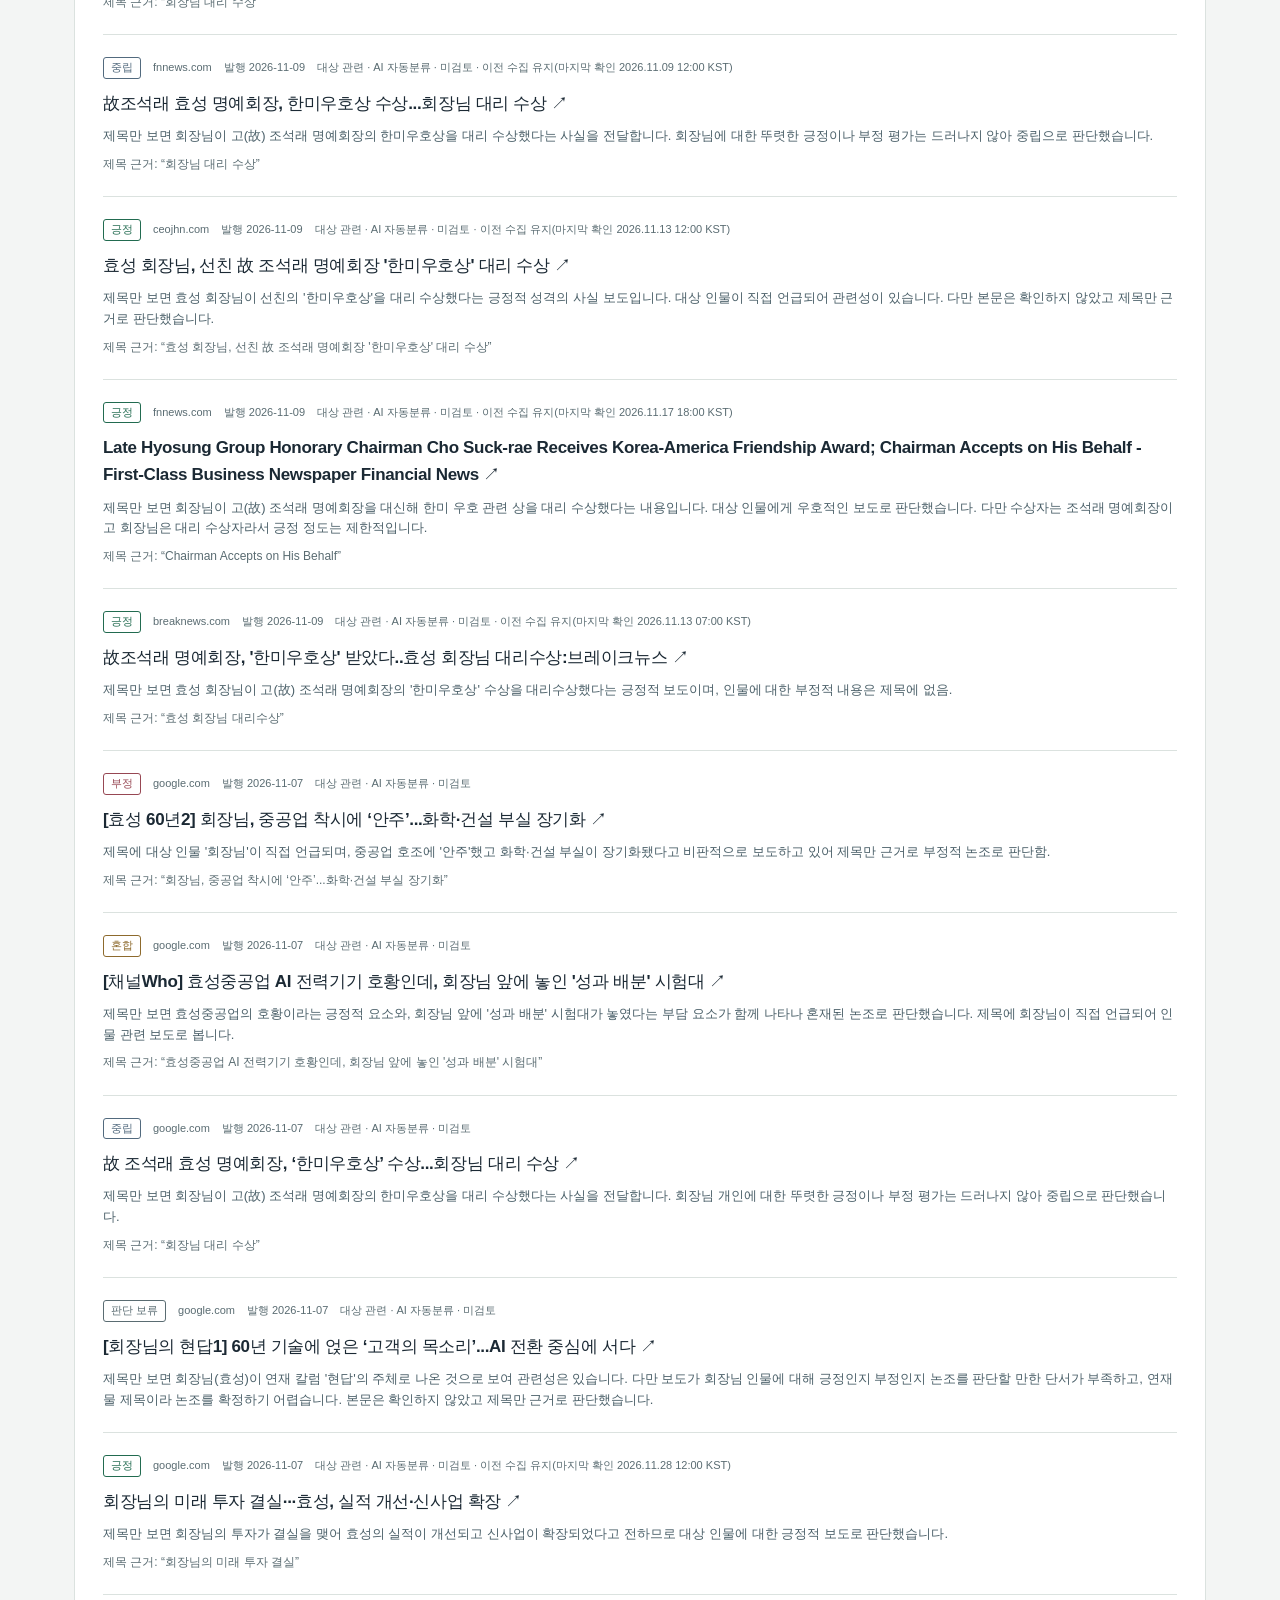
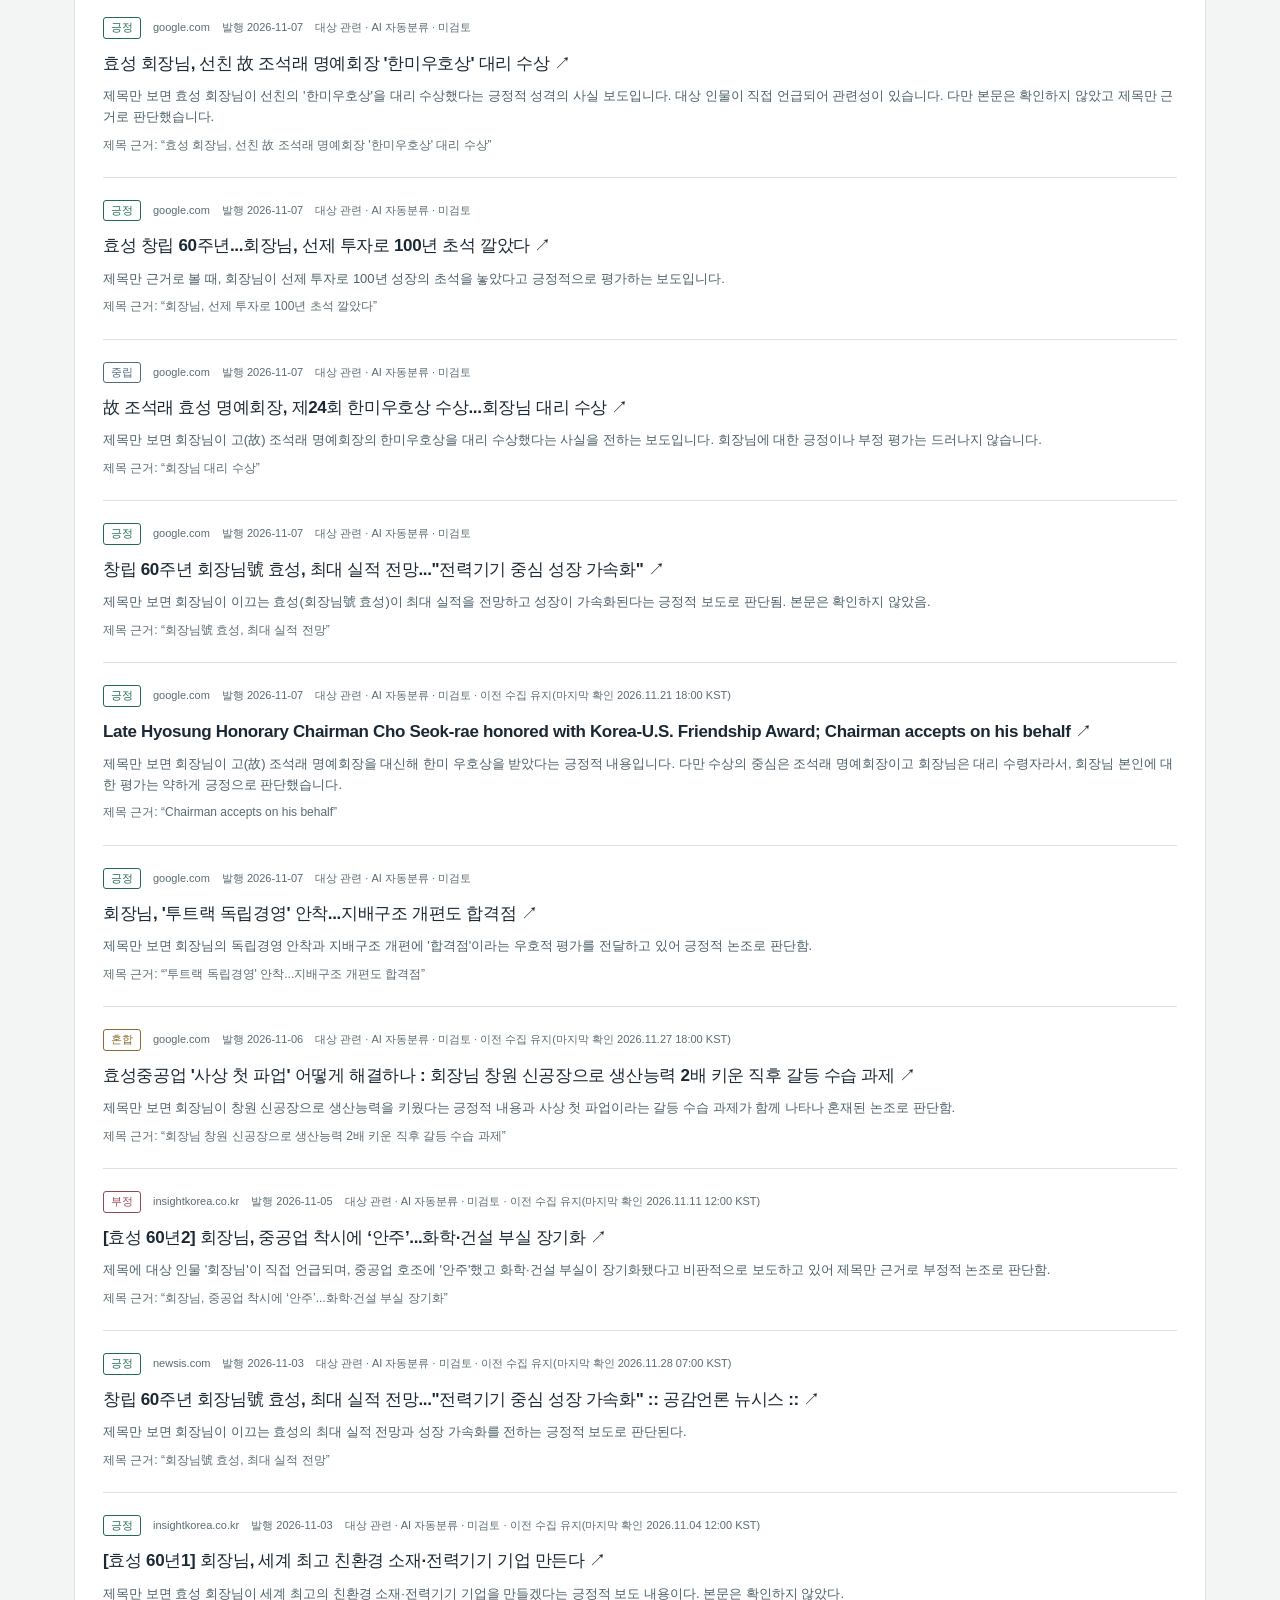
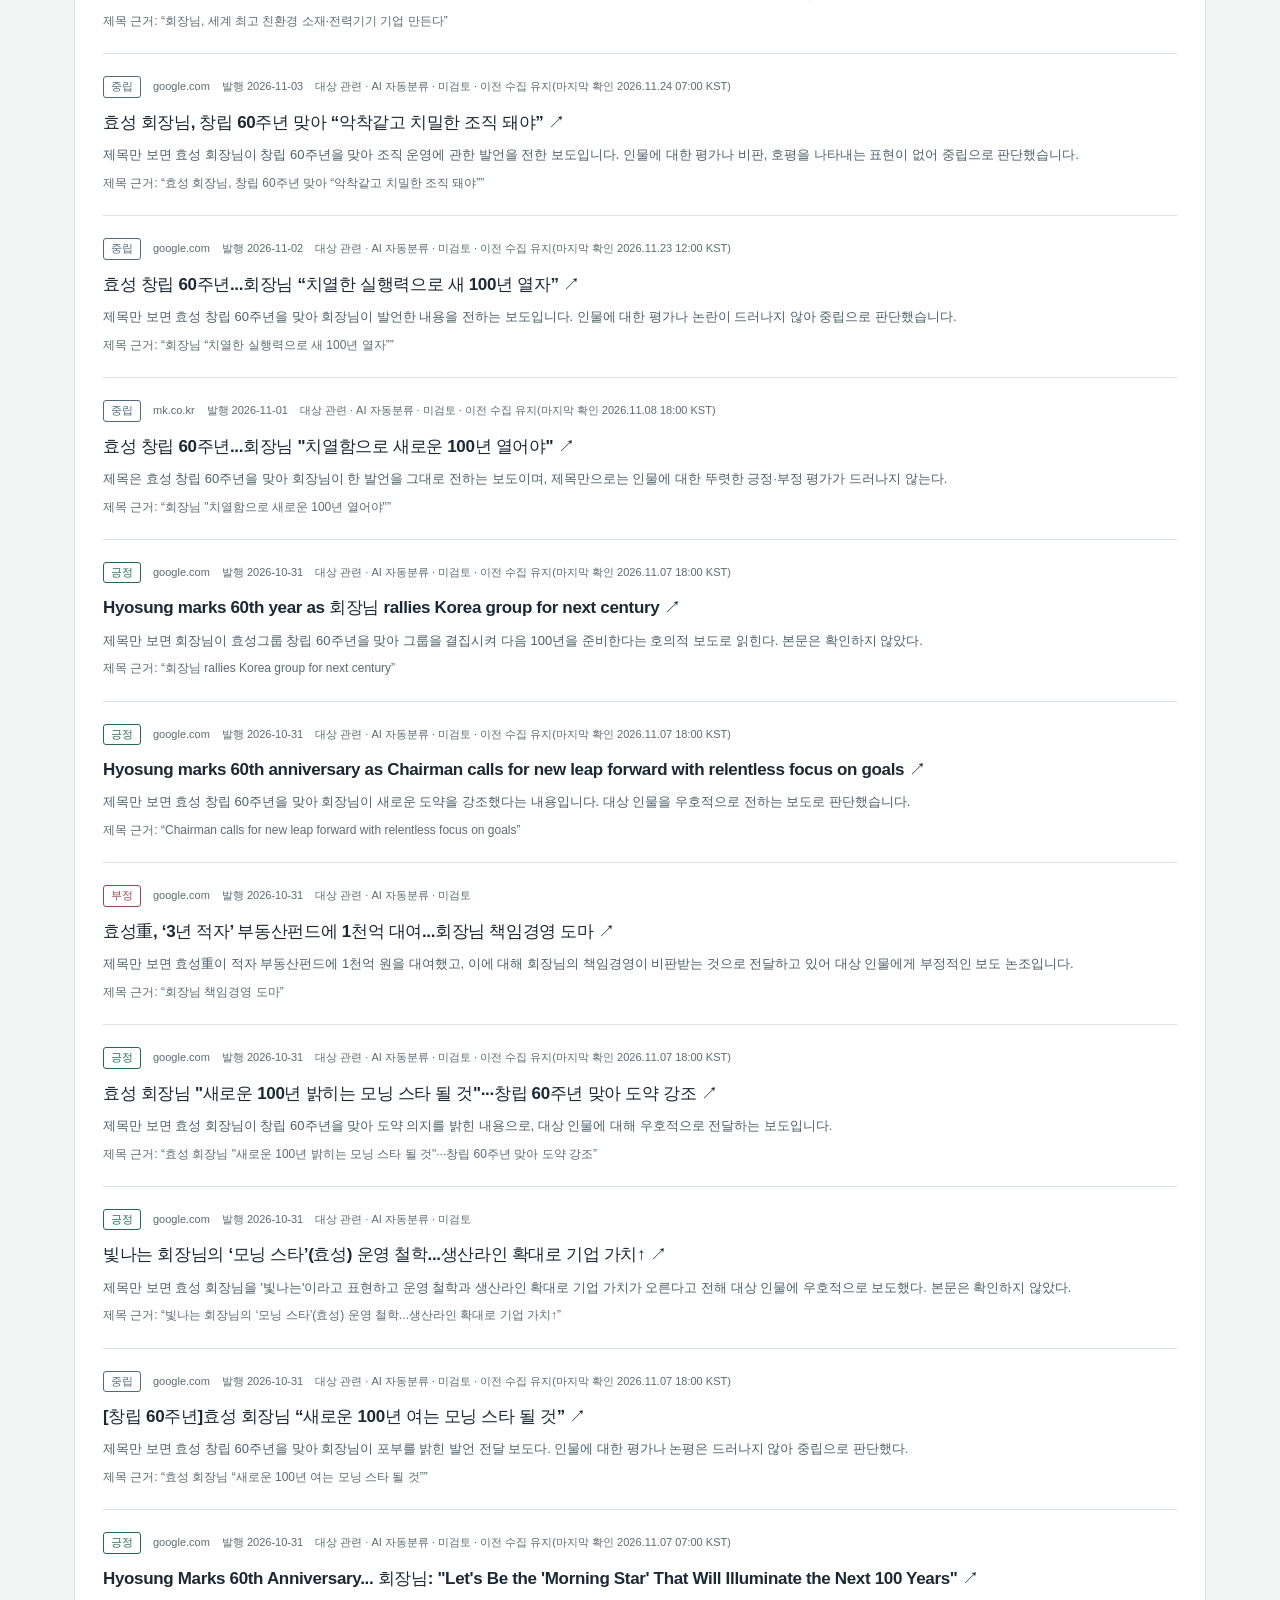
